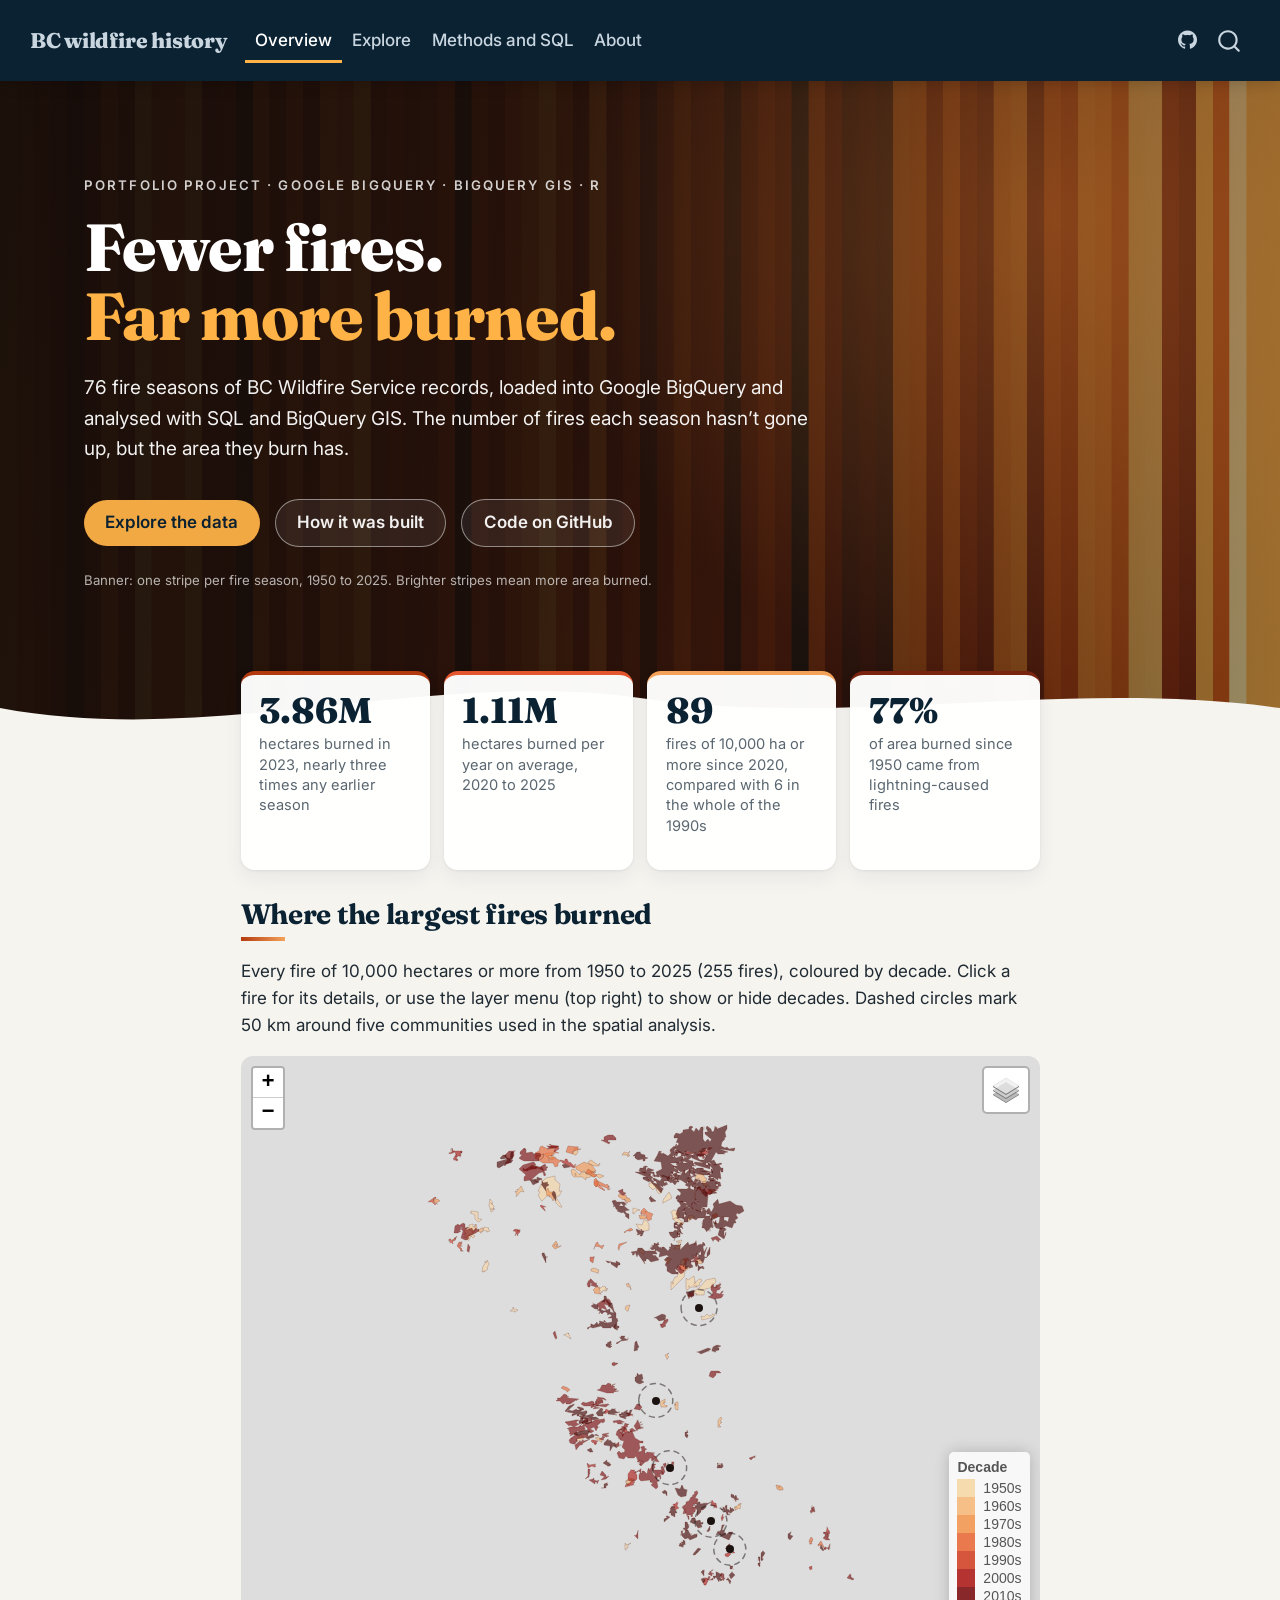
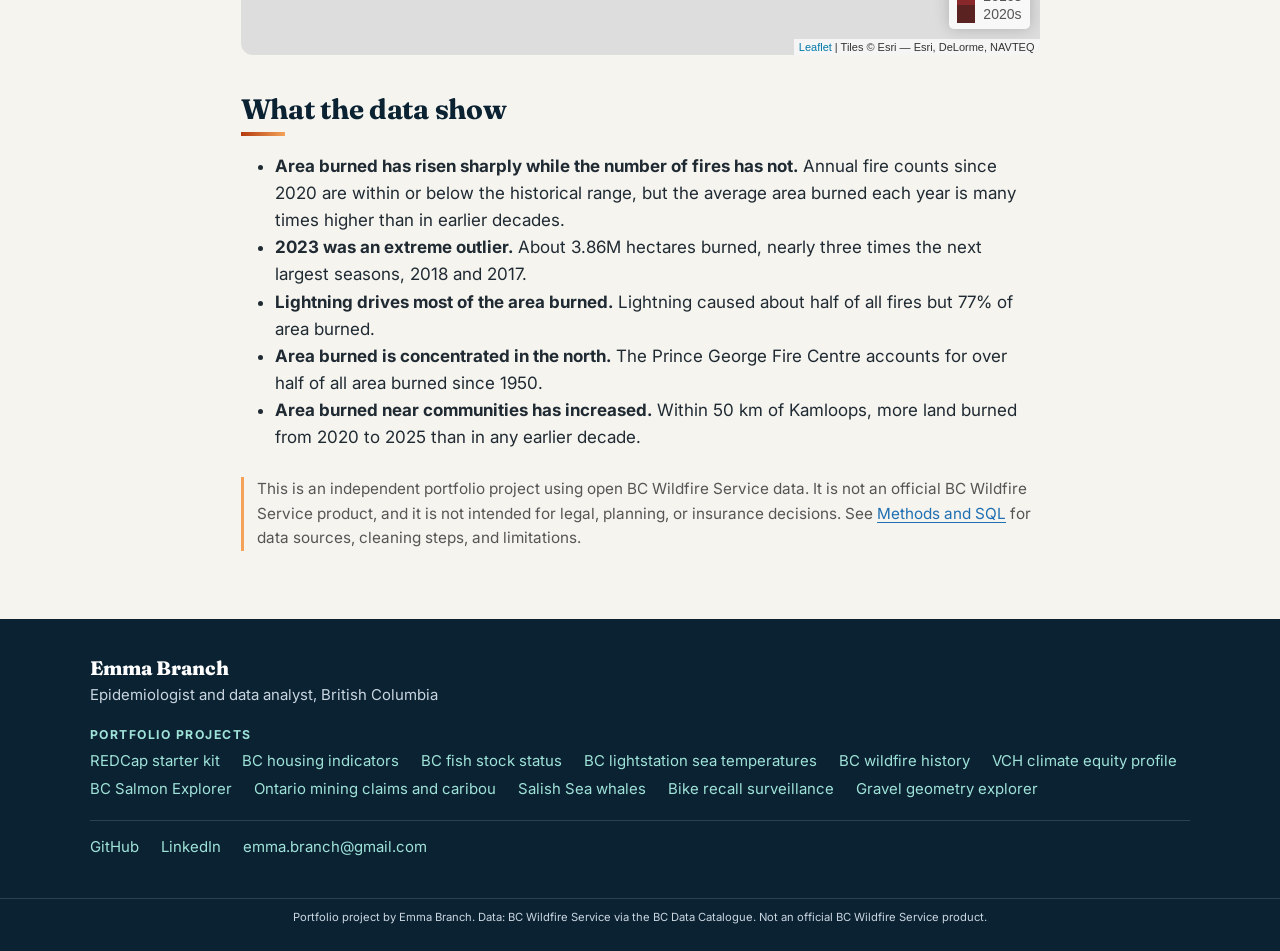
==== docs/index.html @ 20e18df9 "Footer: add Gravel geometry explorer" ====
<!DOCTYPE html>
<html xmlns="http://www.w3.org/1999/xhtml" lang="en" xml:lang="en"><head>

<meta charset="utf-8">
<meta name="generator" content="quarto-1.11.9">

<meta name="viewport" content="width=device-width, initial-scale=1.0, user-scalable=yes">


<title>BC wildfire history in BigQuery – BC wildfire history</title>
<style>
/* Default styles provided by pandoc.
** See https://pandoc.org/MANUAL.html#variables-for-html for config info.
*/
span.smallcaps{font-variant: small-caps;}
div.columns{display: flex; gap: 1.5em;}
div.column{flex: auto;}
@media screen {
div.columns{gap: min(4vw, 1.5em);}
div.column{overflow-x: auto;}
}
div.hanging-indent{margin-left: 1.5em; text-indent: -1.5em;}
ul.task-list{list-style: none;}
ul.task-list li input[type="checkbox"] {
  width: 0.8em;
  margin: 0 0.8em 0.2em -1em; /* quarto-specific, see https://github.com/quarto-dev/quarto-cli/issues/4556 */ 
  vertical-align: middle;
}
</style>


<script src="site_libs/quarto-nav/quarto-nav.js"></script>
<script src="site_libs/quarto-nav/headroom.min.js"></script>
<script src="site_libs/clipboard/clipboard.min.js"></script>
<script src="site_libs/quarto-search/autocomplete.umd.js"></script>
<script src="site_libs/quarto-search/fuse.min.js"></script>
<script src="site_libs/quarto-search/quarto-search.js"></script>
<meta name="quarto:offset" content="./">
<script src="site_libs/quarto-html/quarto.js" type="module"></script>
<script src="site_libs/quarto-html/tabsets/tabsets.js" type="module"></script>
<script src="site_libs/quarto-html/scrollable-regions/scrollable-regions.js" type="module"></script>
<script src="site_libs/quarto-html/popper.min.js"></script>
<script src="site_libs/quarto-html/tippy.umd.min.js"></script>
<script src="site_libs/quarto-html/anchor.min.js"></script>
<link href="site_libs/quarto-html/tippy.css" rel="stylesheet">
<link href="site_libs/quarto-html/quarto-syntax-highlighting-63b5708e65d6cd79cd7618c58d0c21e7.css" rel="stylesheet" class="quarto-color-scheme" id="quarto-text-highlighting-styles">
<link href="site_libs/quarto-html/quarto-syntax-highlighting-dark-447e42e69aaa9833c0ba1b986f430b20.css" rel="stylesheet" class="quarto-color-scheme quarto-color-alternate" id="quarto-text-highlighting-styles">
<link href="site_libs/quarto-html/quarto-syntax-highlighting-63b5708e65d6cd79cd7618c58d0c21e7.css" rel="stylesheet" class="quarto-color-scheme-extra" id="quarto-text-highlighting-styles">
<script src="site_libs/bootstrap/bootstrap.min.js"></script>
<link href="site_libs/bootstrap/bootstrap-icons.css" rel="stylesheet">
<link href="site_libs/bootstrap/bootstrap-37bfd8d159ad52c4876242834c7d823f.min.css" rel="stylesheet" append-hash="true" class="quarto-color-scheme" id="quarto-bootstrap" data-mode="light">
<link href="site_libs/bootstrap/bootstrap-dark-a8574c9bc79f9a036a2cf9f0793483e1.min.css" rel="stylesheet" append-hash="true" class="quarto-color-scheme quarto-color-alternate" id="quarto-bootstrap" data-mode="light">
<link href="site_libs/bootstrap/bootstrap-37bfd8d159ad52c4876242834c7d823f.min.css" rel="stylesheet" append-hash="true" class="quarto-color-scheme-extra" id="quarto-bootstrap" data-mode="light">
<script id="quarto-search-options" type="application/json">{
  "location": "navbar",
  "copy-button": false,
  "collapse-after": 3,
  "panel-placement": "end",
  "type": "overlay",
  "limit": 50,
  "keyboard-shortcut": [
    "f",
    "/",
    "s"
  ],
  "show-item-context": false,
  "language": {
    "search-no-results-text": "No results",
    "search-matching-documents-text": "matching documents",
    "search-copy-link-title": "Copy link to search",
    "search-hide-matches-text": "Hide additional matches",
    "search-more-match-text": "more match in this document",
    "search-more-matches-text": "more matches in this document",
    "search-clear-button-title": "Clear",
    "search-text-placeholder": "",
    "search-detached-cancel-button-title": "Cancel",
    "search-submit-button-title": "Submit",
    "search-label": "Search"
  }
}</script>
<script src="site_libs/htmlwidgets-1.6.4/htmlwidgets.js"></script>
<script src="site_libs/jquery-3.6.0/jquery-3.6.0.min.js"></script>
<link href="site_libs/leaflet-1.3.1/leaflet.css" rel="stylesheet">
<script src="site_libs/leaflet-1.3.1/leaflet.js"></script>
<link href="site_libs/leafletfix-1.0.0/leafletfix.css" rel="stylesheet">
<script src="site_libs/proj4-2.6.2/proj4.min.js"></script>
<script src="site_libs/Proj4Leaflet-1.0.1/proj4leaflet.js"></script>
<link href="site_libs/rstudio_leaflet-1.3.1/rstudio_leaflet.css" rel="stylesheet">
<script src="site_libs/leaflet-binding-2.2.3/leaflet.js"></script>
<script src="site_libs/leaflet-providers-3.0.0/leaflet-providers.js"></script>
<script src="site_libs/leaflet-providers-plugin-2.2.3/leaflet-providers-plugin.js"></script>


</head>

<body class="nav-fixed fullcontent quarto-light"><a id="quarto-skip-link" class="visually-hidden-focusable" href="#quarto-document-content">Skip to main content</a>

<div id="quarto-search-results"></div>
  <header id="quarto-header" class="headroom fixed-top">
    <nav class="navbar navbar-expand-lg " data-bs-theme="dark" aria-label="Site">
      <div class="navbar-container container-fluid">
      <div class="navbar-brand-container mx-auto">
    <a class="navbar-brand" href="./index.html">
    <span class="navbar-title">BC wildfire history</span>
    </a>
  </div>
          <button class="navbar-toggler" type="button" data-bs-toggle="collapse" data-bs-target="#navbarCollapse" aria-controls="navbarCollapse" aria-expanded="false" aria-label="Toggle navigation" onclick="if (window.quartoToggleHeadroom) { window.quartoToggleHeadroom(); }">
  <span class="navbar-toggler-icon"></span>
</button>
          <div class="collapse navbar-collapse" id="navbarCollapse">
            <ul class="navbar-nav navbar-nav-scroll me-auto">
  <li class="nav-item">
    <a class="nav-link active" href="./index.html" aria-current="page"> 
<span class="menu-text">Overview</span></a>
  </li>  
  <li class="nav-item">
    <a class="nav-link" href="./explore.html"> 
<span class="menu-text">Explore</span></a>
  </li>  
  <li class="nav-item">
    <a class="nav-link" href="./methods.html"> 
<span class="menu-text">Methods and SQL</span></a>
  </li>  
  <li class="nav-item">
    <a class="nav-link" href="./about.html"> 
<span class="menu-text">About</span></a>
  </li>  
</ul>
            <ul class="navbar-nav navbar-nav-scroll ms-auto">
  <li class="nav-item compact">
    <a class="nav-link" href="https://github.com/emmabranch/bc-wildfire-bigquery"> <i class="bi bi-github" role="img">
</i> 
<span class="menu-text"></span></a>
  </li>  
</ul>
          </div> <!-- /navcollapse -->
            <div class="quarto-navbar-tools">
</div>
            <div id="quarto-search" class="" title="Search"></div>
      </div> <!-- /container-fluid -->
    </nav>
</header>
<!-- content -->
<div id="quarto-content" class="quarto-container page-columns page-rows-contents page-layout-article page-navbar">
<!-- sidebar -->
<!-- margin-sidebar -->
    
<!-- main -->
<main class="content page-columns page-full" id="quarto-document-content" tabindex="-1"><header id="title-block-header" class="quarto-title-block"></header>




<div class="hero-full column-screen" style="background-image: url('figures/banner_stripes.png');">
<div class="hero-inner">
<p><span class="eyebrow">Portfolio project · Google BigQuery · BigQuery GIS · R</span></p>
<section id="fewer-fires.-far-more-burned." class="level1">
<h1>Fewer fires. <span class="accent">Far more burned.</span></h1>
<p>76 fire seasons of BC Wildfire Service records, loaded into Google BigQuery and analysed with SQL and BigQuery GIS. The number of fires each season hasn’t gone up, but the area they burn has.</p>
<p><a href="./explore.html" class="btn btn-accent">Explore the data</a> <a href="./methods.html" class="btn btn-ghost">How it was built</a> <a href="https://github.com/emmabranch/bc-wildfire-bigquery" class="btn btn-ghost">Code on GitHub</a></p>
<p><span class="hero-note">Banner: one stripe per fire season, 1950 to 2025. Brighter stripes mean more area burned.</span></p>
</section>
</div>
<svg class="hero-wave" viewbox="0 0 1440 80" preserveaspectratio="none" aria-hidden="true">
  <path d="M0,40 C240,80 480,0 720,30 C960,60 1200,10 1440,40 L1440,80 L0,80 Z" fill="#f6f4ef"></path>
</svg>
</div>
<div class="stat-row lift">
<div class="stat-box">
<p><span class="num">3.86M</span> <span class="lab">hectares burned in 2023, nearly three times any earlier season</span></p>
</div>
<div class="stat-box">
<p><span class="num">1.11M</span> <span class="lab">hectares burned per year on average, 2020 to 2025</span></p>
</div>
<div class="stat-box">
<p><span class="num">89</span> <span class="lab">fires of 10,000 ha or more since 2020, compared with 6 in the whole of the 1990s</span></p>
</div>
<div class="stat-box">
<p><span class="num">77%</span> <span class="lab">of area burned since 1950 came from lightning-caused fires</span></p>
</div>
</div>
<section id="where-the-largest-fires-burned" class="level2">
<h2 class="anchored" data-anchor-id="where-the-largest-fires-burned">Where the largest fires burned</h2>
<p>Every fire of 10,000 hectares or more from 1950 to 2025 (255 fires), coloured by decade. Click a fire for its details, or use the layer menu (top right) to show or hide decades. Dashed circles mark 50 km around five communities used in the spatial analysis.</p>
<div class="cell">
<div class="cell-output-display">
<div id="htmlwidget-38198367387ff1e0113f" style="width:100%;height:599px;" class="leaflet html-widget"></div>
<script type="application/json" data-for="htmlwidget-38198367387ff1e0113f">{"x":{"options":{"crs":{"crsClass":"L.CRS.EPSG3857","code":null,"proj4def":null,"projectedBounds":null,"options":{}}},"calls":[{"method":"addProviderTiles","args":["Esri.WorldGrayCanvas",null,null,{"errorTileUrl":"","noWrap":false,"detectRetina":false}]},{"method":"addPolygons","args":[[[[{"lng":[-120.9715,-120.9417,-120.7887,-120.7088,-120.6512,-120.6339,-120.6234,-120.6459,-120.6334,-120.5709,-120.4795,-120.3736,-120.2731,-120.1817,-120.143,-120.1229,-120.1418,-120.1392,-120.1471,-120.2378,-120.4072,-120.4445,-120.5266,-120.6025,-120.6441,-120.7089,-120.8494,-120.9288,-121.0074,-121.0632,-121.0721,-121.0669,-121.0477,-120.9688,-120.9581,-120.9715],"lat":[56.5568,56.55157,56.54892,56.55368,56.56535,56.58015,56.5987,56.66064,56.68846,56.69812,56.70116,56.72884,56.77592,56.81198,56.84476,56.8755,56.92788,56.95945,56.9632,56.96885,56.95381,56.9523,56.92756,56.88139,56.84164,56.80273,56.73156,56.7016,56.67947,56.66871,56.64442,56.61929,56.61324,56.60084,56.58253,56.5568]}]],[[{"lng":[-121.9991,-121.9991,-122.0183,-122.0614,-122.0805,-122.0847,-122.1138,-122.1032,-122.0748,-122.049,-122.0119,-121.9996,-121.9995,-121.9343,-121.8737,-121.8712,-121.8345,-121.7577,-121.6658,-121.6282,-121.5946,-121.586,-121.493,-121.5086,-121.5287,-121.5187,-121.4802,-121.4319,-121.3608,-121.3116,-121.2553,-121.2552,-121.2674,-121.3115,-121.3896,-121.444,-121.465,-121.4575,-121.4313,-121.4205,-121.429,-121.4482,-121.457,-121.4888,-121.5908,-121.6276,-121.6367,-121.6283,-121.6218,-121.6461,-121.6815,-121.6905,-121.7375,-121.7514,-121.7999,-121.8054,-121.8096,-121.8532,-121.8906,-121.9215,-121.9312,-121.9404,-121.96,-121.9643,-121.9614,-121.9715,-121.9991],"lat":[56.87566,56.89697,56.8817,56.86111,56.83121,56.75068,56.70406,56.69442,56.69214,56.70039,56.73356,56.73872,56.75788,56.78071,56.80853,56.8062,56.82013,56.84277,56.89143,56.91459,56.96203,56.99823,56.99801,57.01262,57.06431,57.09196,57.13554,57.16822,57.18777,57.18825,57.20572,57.21493,57.22638,57.24318,57.24863,57.24209,57.2492,57.26936,57.30426,57.35147,57.39372,57.40572,57.41978,57.42541,57.42329,57.41222,57.40211,57.36045,57.34321,57.23354,57.13677,57.09532,57.11211,57.1109,57.03133,57.01233,57.00427,57.00422,56.98134,56.94778,56.9232,56.92319,56.93588,56.93472,56.90611,56.89136,56.87566]},{"lng":[-122.0067,-122.021,-122.0223,-122.0049,-122.0067],"lat":[56.82857,56.82899,56.83748,56.85611,56.82857]}]],[[{"lng":[-121.0071,-121.0163,-121.0046,-121.017,-121.066,-121.0666,-121.0478,-121.1823,-121.2421,-121.3175,-121.3573,-121.3652,-121.3803,-121.408,-121.4195,-121.3812,-121.3598,-121.356,-121.3732,-121.3984,-121.4009,-121.3952,-121.3611,-121.3198,-121.288,-121.2537,-121.208,-121.185,-121.0778,-121.0602,-121.0635,-121.0466,-120.9525,-120.9454,-120.9444,-120.9644,-120.9666,-120.9811,-121.0046,-121.0071],"lat":[56.86917,56.87686,56.9315,56.94507,56.95715,56.97651,57.01382,56.97609,56.94799,56.93171,56.93051,56.93311,56.9695,56.97467,56.96252,56.88049,56.85883,56.77733,56.75737,56.73278,56.70445,56.6981,56.68773,56.6898,56.69735,56.71445,56.74629,56.75094,56.75135,56.74444,56.73201,56.72827,56.75195,56.76307,56.7859,56.82056,56.83646,56.85812,56.87263,56.86917]},{"lng":[-121.2899,-121.2826,-121.277,-121.2899],"lat":[56.76267,56.76701,56.765,56.76267]}]],[[{"lng":[-120.2921,-120.4297,-120.4654,-120.5046,-120.5182,-120.5311,-120.5492,-120.5804,-120.5846,-120.6438,-120.6552,-120.6533,-120.6457,-120.6654,-120.6761,-120.717,-120.7405,-120.7474,-120.7311,-120.7333,-120.7191,-120.6752,-120.6563,-120.6259,-120.5542,-120.507,-120.4956,-120.4626,-120.4173,-120.3777,-120.359,-120.3524,-120.3344,-120.3232,-120.2878,-120.2588,-120.222,-120.2039,-120.1428,-120.2345,-120.2458,-120.252,-120.2921],"lat":[56.06885,56.05689,56.06098,56.08082,56.09373,56.0824,56.07925,56.0572,56.04901,56.03122,56.03909,56.04791,56.05657,56.06208,56.07405,56.05662,56.05373,56.0371,55.99842,55.96154,55.95973,55.96772,55.97704,55.97085,56.00136,56.00094,56.00841,56.00748,55.99372,56.004,56.00996,56.00445,56.02586,56.02854,56.02807,56.04019,56.0435,56.05594,56.08085,56.09726,56.09365,56.08524,56.06885]}]],[[{"lng":[-131.0743,-131.0831,-131.0711,-131.073,-131.1283,-131.179,-131.1798,-131.1507,-131.1085,-131.0787,-131.0341,-131.0296,-131.0007,-131.004,-130.9381,-130.8822,-130.87,-130.7971,-130.7629,-130.7068,-130.6679,-130.6595,-130.6607,-130.662,-130.6908,-130.7027,-130.7299,-130.759,-130.7733,-130.7814,-130.8003,-130.8402,-130.8351,-130.842,-130.8327,-130.7882,-130.7883,-130.7827,-130.7701,-130.772,-130.7597,-130.7477,-130.757,-130.8719,-130.8992,-130.9271,-130.9826,-131.1142,-131.1512,-131.1908,-131.2111,-131.2118,-131.1941,-131.1767,-131.1518,-131.1513,-131.1003,-131.0932,-131.1155,-131.0943,-131.1077,-131.1423,-131.1968,-131.1901,-131.0743],"lat":[57.99861,57.98666,57.98856,57.98395,57.95963,57.95084,57.94595,57.94288,57.91807,57.93247,57.94842,57.95993,57.96952,57.98841,57.9831,57.99408,58.00026,58.0074,58.00636,57.99751,58.00082,58.01759,58.03252,58.0397,58.05431,58.07171,58.07457,58.04894,58.04447,58.03489,58.0318,58.03451,58.05095,58.05605,58.0665,58.09259,58.10495,58.11162,58.1155,58.12497,58.14178,58.1473,58.15561,58.15919,58.15629,58.1416,58.13867,58.13139,58.12099,58.10339,58.1058,58.1009,58.09071,58.05866,58.05313,58.04853,58.04209,58.03928,58.02557,58.02116,58.01586,58.01066,58.00845,57.99816,57.99861]}]],[[{"lng":[-130.7477,-130.7646,-130.7705,-130.7797,-130.7888,-130.7864,-130.8378,-130.8337,-130.8383,-130.7892,-130.7792,-130.7753,-130.7634,-130.7211,-130.6983,-130.6761,-130.6664,-130.6447,-130.6432,-130.6232,-130.6161,-130.5913,-130.6132,-130.6212,-130.6143,-130.6005,-130.5956,-130.6172,-130.666,-130.7169,-130.7113,-130.7395,-130.7556,-130.7477],"lat":[58.1473,58.13224,58.11176,58.11079,58.10207,58.09175,58.05869,58.04263,58.03625,58.03566,58.03808,58.04646,58.04976,58.08157,58.10942,58.11715,58.12243,58.12239,58.12528,58.12148,58.11725,58.11811,58.13367,58.15398,58.16757,58.18009,58.204,58.21756,58.22993,58.1917,58.18113,58.1627,58.15648,58.1473]}]],[[{"lng":[-124.0766,-124.0653,-124.0409,-124.0424,-124.0406,-124.0328,-124.0265,-124.0194,-124.0166,-124.0088,-123.9951,-123.9862,-124.0046,-124.0046,-123.9724,-123.9549,-123.956,-123.9342,-123.9162,-123.8896,-123.8491,-123.8435,-123.8506,-123.8489,-123.8786,-123.8914,-123.9082,-123.9055,-123.9269,-123.9307,-123.9766,-123.9822,-123.9941,-124.003,-124.0027,-124.0168,-124.036,-124.036,-124.0763,-124.083,-124.074,-124.0785,-124.0657,-124.0718,-124.0675,-124.0593,-124.0627,-124.0457,-124.051,-124.0608,-124.0572,-124.0703,-124.0834,-124.0859,-124.0766],"lat":[49.87748,49.8817,49.92286,49.92862,49.93194,49.91012,49.9151,49.90939,49.90363,49.90544,49.92872,49.93286,49.95555,49.98262,49.9994,50.00805,50.02085,50.02205,50.03103,50.03829,50.05366,50.06866,50.06749,50.07557,50.06282,50.07748,50.06246,50.05411,50.048,50.04079,50.0355,50.02886,50.03229,50.04091,50.01656,50.03124,50.04037,50.06117,50.06354,50.05541,50.0338,50.01904,50.01392,50.0032,49.99658,49.99865,49.99632,49.99033,49.98174,49.93819,49.91943,49.90448,49.89937,49.88863,49.87748]},{"lng":[-124.0593,-124.0526,-124.0485,-124.0593],"lat":[49.99865,50.00042,49.99744,49.99865]}]],[[{"lng":[-130.9783,-130.9315,-130.8966,-130.8805,-130.8738,-130.908,-130.907,-130.8988,-130.8676,-130.8521,-130.7999,-130.7776,-130.7502,-130.709,-130.6904,-130.6961,-130.7255,-130.7386,-130.8686,-130.9052,-130.9367,-130.9455,-130.9694,-130.9944,-131.0296,-131.0386,-131.0929,-131.1068,-131.0721,-130.985,-130.9851,-130.9783],"lat":[57.87479,57.88405,57.89979,57.90144,57.9145,57.94661,57.95527,57.96085,57.95262,57.93957,57.91894,57.92817,57.93256,57.9504,57.97197,57.98026,57.98563,57.99669,58.00419,58.00082,57.98888,57.9902,57.97548,57.97374,57.95993,57.94467,57.92753,57.91829,57.90632,57.89314,57.877,57.87479]}]],[[{"lng":[-121.7464,-121.7347,-121.622,-121.6276,-121.6496,-121.6885,-121.6787,-121.6487,-121.6491,-121.6274,-121.614,-121.6774,-121.8029,-121.8602,-121.8631,-121.8494,-121.7921,-121.733,-121.6815,-121.6771,-121.6892,-121.7674,-121.7696,-121.7181,-121.7226,-121.7591,-121.7817,-121.7989,-121.7978,-121.8119,-121.8524,-121.8704,-121.8686,-121.8539,-121.8591,-121.9111,-121.97,-121.9849,-121.9713,-121.898,-121.8394,-121.7764,-121.7629,-121.7464],"lat":[57.64589,57.67243,57.67568,57.6863,57.69883,57.77515,57.79017,57.80445,57.81768,57.85033,57.86225,57.86327,57.85102,57.83572,57.83224,57.82398,57.83266,57.84193,57.84166,57.83133,57.82291,57.79828,57.78819,57.73756,57.72631,57.7261,57.74582,57.74313,57.73249,57.73269,57.74943,57.74587,57.73696,57.7264,57.71227,57.69959,57.68572,57.67527,57.66441,57.67923,57.68159,57.67448,57.64694,57.64589]}]],[[{"lng":[-123.2251,-123.1621,-123.0525,-123.0398,-123.0455,-123.041,-123.0267,-123.0305,-123.0507,-123.0518,-123.0301,-123.0467,-123.0781,-123.1312,-123.1638,-123.1985,-123.2479,-123.2587,-123.2636,-123.2756,-123.2898,-123.2958,-123.312,-123.3525,-123.3764,-123.4152,-123.464,-123.5266,-123.5791,-123.602,-123.5984,-123.5831,-123.5853,-123.564,-123.565,-123.5487,-123.5551,-123.5485,-123.5466,-123.5429,-123.5212,-123.5194,-123.5027,-123.4642,-123.4385,-123.3791,-123.266,-123.2251],"lat":[58.07163,58.0897,58.1068,58.12036,58.13039,58.15456,58.17358,58.19513,58.20971,58.21919,58.24054,58.2606,58.27427,58.29016,58.33171,58.34135,58.33024,58.32071,58.30402,58.30053,58.28581,58.25819,58.24664,58.24389,58.22828,58.21835,58.21902,58.23948,58.24445,58.23919,58.22914,58.2246,58.21568,58.19162,58.17925,58.16724,58.15454,58.15,58.13678,58.13076,58.12539,58.12079,58.12086,58.13107,58.12685,58.09317,58.08297,58.07163]}]],[[{"lng":[-122.4409,-122.4229,-122.3627,-122.3504,-122.3136,-122.1956,-122.122,-122.0697,-122.0404,-122.0319,-122.0633,-122.1093,-122.1189,-122.1371,-122.1619,-122.1706,-122.1944,-122.2298,-122.2781,-122.3993,-122.4251,-122.4497,-122.4409],"lat":[58.72342,58.71146,58.72426,58.73212,58.74304,58.7646,58.78873,58.81415,58.842,58.87287,58.89453,58.91148,58.93099,58.9467,58.97186,58.97374,58.96473,58.91668,58.8766,58.81643,58.79494,58.75187,58.72342]}]],[[{"lng":[-121.9904,-121.9666,-121.9557,-121.9404,-121.932,-121.9125,-121.9037,-121.8797,-121.8734,-121.8501,-121.8456,-121.8171,-121.8097,-121.7951,-121.7833,-121.7501,-121.7551,-121.763,-121.7787,-121.7721,-121.7419,-121.7385,-121.7147,-121.6902,-121.6728,-121.6694,-121.6454,-121.6482,-121.6711,-121.6554,-121.6607,-121.6454,-121.6351,-121.6356,-121.6217,-121.6326,-121.6246,-121.6144,-121.5886,-121.5807,-121.5948,-121.5866,-121.5236,-121.5255,-121.5636,-121.7116,-121.7628,-121.7907,-121.8589,-121.8997,-121.9707,-121.9904],"lat":[58.35255,58.3302,58.31527,58.31217,58.30415,58.30366,58.29305,58.28883,58.28253,58.28465,58.29042,58.28134,58.28454,58.28172,58.29099,58.28538,58.27902,58.28158,58.27402,58.26657,58.25749,58.24454,58.23544,58.24102,58.23735,58.22297,58.21358,58.20896,58.20828,58.19683,58.18385,58.17586,58.17302,58.1687,58.16301,58.14424,58.146,58.13885,58.13695,58.16088,58.18184,58.20664,58.25328,58.26623,58.28909,58.32298,58.35299,58.37763,58.39431,58.38952,58.36387,58.35255]}]],[[{"lng":[-123.2787,-123.2574,-123.2495,-123.2598,-123.2527,-123.2594,-123.3107,-123.3469,-123.4243,-123.4925,-123.5134,-123.5145,-123.4866,-123.3676,-123.3404,-123.308,-123.2787],"lat":[57.54255,57.56646,57.58601,57.6135,57.63158,57.65165,57.65331,57.65071,57.65292,57.638,57.61554,57.59847,57.58498,57.54823,57.53992,57.53867,57.54255]}]],[[{"lng":[-127.7693,-127.7035,-127.681,-127.6674,-127.5847,-127.538,-127.5073,-127.4768,-127.4487,-127.3884,-127.3456,-127.3117,-127.2606,-127.2484,-127.2146,-127.2053,-127.2026,-127.1513,-127.0715,-127.0487,-127.0201,-126.9851,-126.9471,-126.8822,-126.8911,-126.9107,-126.924,-126.9463,-126.9633,-127.0045,-127.0206,-127.015,-127.0308,-127.0879,-127.0838,-127.0669,-127.0667,-127.1097,-127.0831,-127.0868,-127.1242,-127.1232,-127.0738,-127.0063,-126.9563,-126.9307,-126.8875,-126.986,-126.9737,-126.941,-126.937,-126.9772,-126.974,-127.0022,-127.0106,-127.0105,-127.122,-127.1594,-127.1791,-127.178,-127.1615,-127.161,-127.1409,-127.1528,-127.1807,-127.2068,-127.2169,-127.3103,-127.3558,-127.4179,-127.4511,-127.4753,-127.5014,-127.532,-127.5828,-127.5904,-127.6041,-127.6171,-127.6456,-127.6806,-127.6998,-127.7454,-127.7789,-127.7963,-127.803,-127.7793,-127.7594,-127.7583,-127.7696,-127.7465,-127.7812,-127.8144,-127.8521,-127.8669,-127.8828,-127.8672,-127.873,-127.8693,-127.8921,-127.9116,-127.9189,-127.9067,-127.921,-127.9187,-127.9008,-127.8809,-127.8621,-127.8581,-127.862,-127.9066,-127.9177,-127.8949,-127.8961,-127.8781,-127.8747,-127.8527,-127.8404,-127.8251,-127.8253,-127.8103,-127.7693],"lat":[58.77639,58.78455,58.79627,58.8106,58.83797,58.86314,58.8826,58.90695,58.92182,58.91734,58.93763,58.93381,58.90952,58.87384,58.84127,58.8194,58.79583,58.72957,58.69601,58.68129,58.64988,58.63197,58.63129,58.64146,58.64896,58.65016,58.67319,58.68015,58.70233,58.71509,58.73324,58.75191,58.76259,58.76504,58.77279,58.7808,58.78625,58.79701,58.81562,58.82569,58.83959,58.85654,58.87337,58.88526,58.91214,58.9319,59.00077,59.00063,59.01738,59.03872,59.04591,59.11912,59.15477,59.17282,59.17481,59.17167,59.22162,59.22891,59.23815,59.24997,59.26948,59.27985,59.30373,59.3266,59.33401,59.32388,59.32576,59.30727,59.30609,59.29376,59.2893,59.29272,59.28749,59.29515,59.29592,59.29237,59.29276,59.26006,59.23405,59.22525,59.22903,59.25895,59.29594,59.29917,59.28613,59.23922,59.21241,59.20436,59.18233,59.15643,59.10732,59.09767,59.07903,59.07913,59.06596,59.0535,59.04305,59.02266,59.02438,59.02642,59.01913,59.00921,58.9952,58.98948,58.98914,58.99544,58.98907,58.96376,58.94595,58.90065,58.89292,58.88337,58.87159,58.86982,58.85773,58.85452,58.84729,58.81448,58.79379,58.7857,58.77639]}]],[[{"lng":[-122.0483,-122.0426,-122.0138,-122.0034,-122.0147,-122.008,-121.98,-121.9795,-121.9039,-121.8412,-121.8077,-121.772,-121.7493,-121.7317,-121.681,-121.6742,-121.7543,-121.7739,-121.7511,-121.7551,-121.7671,-121.7841,-121.8256,-121.8488,-121.8617,-121.9095,-121.933,-121.9513,-121.969,-122.0008,-122.0053,-122.0464,-122.0589,-122.0483],"lat":[58.48042,58.45396,58.41262,58.40518,58.38469,58.36082,58.34482,58.34195,58.35265,58.36588,58.38388,58.4137,58.45555,58.46427,58.47112,58.4795,58.49918,58.51595,58.55106,58.55972,58.556,58.54163,58.5351,58.53833,58.53461,58.54136,58.55208,58.55213,58.55707,58.54908,58.53179,58.53218,58.52039,58.48042]}]],[[{"lng":[-130.2915,-130.2403,-130.1605,-130.1376,-130.1176,-130.126,-130.15,-130.1026,-130.0877,-130.0798,-130.106,-130.1487,-130.15,-130.1336,-130.1366,-130.1593,-130.1581,-130.1739,-130.1822,-130.1798,-130.1941,-130.2112,-130.2201,-130.2207,-130.2396,-130.2512,-130.2575,-130.2646,-130.2652,-130.2903,-130.3088,-130.3269,-130.3594,-130.36,-130.3817,-130.3695,-130.3912,-130.3736,-130.3836,-130.3731,-130.3507,-130.3495,-130.325,-130.3216,-130.304,-130.2915],"lat":[57.10093,57.11238,57.16224,57.18622,57.1958,57.20641,57.21896,57.28563,57.29289,57.31076,57.33251,57.34382,57.35302,57.35799,57.37149,57.37801,57.38808,57.38283,57.37531,57.35403,57.33613,57.33605,57.34464,57.35615,57.33247,57.37154,57.37727,57.35106,57.2985,57.28419,57.26483,57.25612,57.19699,57.18088,57.16985,57.16041,57.14708,57.14145,57.12611,57.12127,57.12598,57.11735,57.11775,57.12783,57.12504,57.10093]}]],[[{"lng":[-130.8478,-130.8189,-130.8039,-130.7886,-130.7534,-130.7258,-130.7077,-130.7012,-130.7073,-130.6954,-130.6866,-130.695,-130.7058,-130.703,-130.7054,-130.7007,-130.7001,-130.6806,-130.6785,-130.6723,-130.6557,-130.6464,-130.6347,-130.6249,-130.6091,-130.5324,-130.4876,-130.4028,-130.3972,-130.4069,-130.4383,-130.4359,-130.4512,-130.4714,-130.4754,-130.4861,-130.5081,-130.5246,-130.5393,-130.5614,-130.5529,-130.5267,-130.512,-130.5382,-130.5592,-130.5381,-130.5821,-130.5848,-130.5706,-130.5515,-130.5592,-130.5695,-130.5553,-130.5604,-130.5534,-130.559,-130.56,-130.5876,-130.5923,-130.6129,-130.7036,-130.6986,-130.7094,-130.7543,-130.7763,-130.7975,-130.8152,-130.8275,-130.8496,-130.8722,-130.8843,-130.8938,-130.8906,-130.8551,-130.8549,-130.8478],"lat":[58.50136,58.46131,58.46465,58.45303,58.45056,58.45029,58.43699,58.42384,58.41343,58.41241,58.3829,58.37361,58.37378,58.37151,58.3643,58.36464,58.35746,58.35596,58.34505,58.34311,58.33382,58.31553,58.31336,58.29939,58.29382,58.28606,58.32739,58.36428,58.36981,58.37315,58.36819,58.37655,58.37178,58.35718,58.34794,58.35213,58.34871,58.3514,58.33427,58.3415,58.36401,58.36719,58.38202,58.38718,58.38723,58.40385,58.43066,58.445,58.45177,58.45314,58.47978,58.48139,58.50109,58.50579,58.52435,58.52922,58.53382,58.52744,58.50863,58.50957,58.53037,58.53125,58.53813,58.52221,58.52361,58.51551,58.51979,58.5143,58.52893,58.53003,58.53605,58.52913,58.52453,58.51367,58.50015,58.50136]}]],[[{"lng":[-121.0064,-120.9389,-120.8854,-120.8657,-120.843,-120.8314,-120.8143,-120.736,-120.7229,-120.6862,-120.7064,-120.759,-120.8424,-120.8754,-120.8876,-120.9533,-120.9772,-120.9788,-121.0129,-121.0574,-121.0721,-121.067,-121.0579,-121.0064],"lat":[56.78185,56.77283,56.77697,56.78656,56.81874,56.85351,56.86628,56.88639,56.88206,56.90587,56.92205,56.94022,56.95398,56.93916,56.92842,56.89531,56.88521,56.89078,56.87389,56.86034,56.85078,56.82969,56.81467,56.78185]}]],[[{"lng":[-124.9878,-124.9321,-124.9106,-124.9022,-124.9143,-124.911,-124.9295,-124.9202,-124.8279,-124.8521,-124.8443,-124.8709,-124.8431,-124.9093,-124.9578,-124.9662,-124.9322,-124.9353,-124.9515,-124.9764,-124.9271,-124.9318,-125.0268,-125.0374,-125.0518,-125.0785,-125.0847,-125.0935,-125.0918,-125.1434,-125.1463,-125.173,-125.1767,-125.2101,-125.2148,-125.2048,-125.265,-125.2962,-125.3013,-125.297,-125.3166,-125.3209,-125.3128,-125.2751,-125.2735,-125.2955,-125.2877,-125.2608,-125.1873,-125.1771,-125.1638,-125.1523,-125.1523,-125.1485,-125.1583,-125.1441,-125.1637,-125.1649,-125.1579,-125.1269,-125.1051,-125.0989,-125.033,-125.0079,-124.9941,-124.9883,-124.9878],"lat":[56.65791,56.66453,56.66347,56.67391,56.67453,56.68398,56.69256,56.70184,56.7066,56.71198,56.71721,56.71825,56.72531,56.7276,56.71842,56.72849,56.74194,56.74597,56.74185,56.75184,56.75814,56.76245,56.75673,56.76099,56.77657,56.7667,56.75442,56.75491,56.74678,56.73754,56.74567,56.75035,56.75731,56.7564,56.76217,56.77682,56.77274,56.77914,56.77647,56.77331,56.77166,56.76783,56.75801,56.75198,56.74268,56.73868,56.72303,56.7233,56.70538,56.70636,56.69251,56.67661,56.65274,56.65074,56.64453,56.63739,56.6241,56.61477,56.60349,56.6067,56.62787,56.6454,56.67137,56.66638,56.67641,56.66918,56.65791]}]],[[{"lng":[-129.9567,-129.9314,-129.9041,-129.9005,-129.9107,-129.9388,-129.9664,-130.0196,-130.038,-130.0494,-130.0596,-130.0829,-130.0821,-130.0525,-130.0216,-130.0414,-130.0253,-130.035,-130.0579,-130.031,-130.0225,-130.0266,-130.0204,-130.0357,-130.0328,-130.0414,-130.0285,-130.0277,-130.0158,-130.0099,-130.0114,-129.97,-129.966,-129.9388,-129.9269,-129.9088,-129.8802,-129.8825,-129.914,-129.9207,-129.9103,-129.8264,-129.8241,-129.8371,-129.8901,-129.8994,-129.8952,-129.9001,-129.914,-129.9067,-129.8407,-129.8426,-129.9428,-129.9659,-130.0003,-129.9747,-129.9567],"lat":[58.70991,58.72285,58.72859,58.73752,58.75108,58.76753,58.77649,58.80362,58.80042,58.79636,58.79893,58.78249,58.76408,58.74199,58.7275,58.71776,58.71794,58.70117,58.68789,58.66867,58.64005,58.63302,58.62208,58.59384,58.58351,58.57055,58.55647,58.54805,58.54211,58.53904,58.53128,58.52433,58.52634,58.522,58.52371,58.53436,58.545,58.55739,58.55713,58.56895,58.57557,58.58876,58.59855,58.59914,58.59371,58.59718,58.61389,58.62542,58.63408,58.6479,58.65476,58.66427,58.67848,58.70847,58.71713,58.71482,58.70991]},{"lng":[-129.9697,-129.9928,-129.9917,-129.9747,-129.9573,-129.9564,-129.9697],"lat":[58.58485,58.59769,58.6045,58.60156,58.6053,58.58801,58.58485]}]],[[{"lng":[-130.9436,-130.916,-130.8967,-130.8703,-130.8511,-130.8247,-130.7994,-130.7239,-130.7086,-130.7054,-130.6934,-130.6616,-130.6361,-130.6643,-130.6438,-130.6345,-130.6419,-130.6592,-130.6792,-130.711,-130.7032,-130.724,-130.7142,-130.7432,-130.7539,-130.7622,-130.793,-130.7955,-130.7827,-130.7865,-130.798,-130.8134,-130.8529,-130.8891,-130.9443,-130.9677,-130.9727,-130.953,-130.9597,-130.9702,-130.9436],"lat":[58.13987,58.10954,58.10487,58.10919,58.09705,58.09275,58.08238,58.08929,58.10499,58.1125,58.11522,58.15841,58.1771,58.19316,58.19828,58.21678,58.22388,58.22714,58.24329,58.24868,58.22721,58.19737,58.17966,58.16323,58.16513,58.17768,58.18998,58.20374,58.2289,58.23202,58.22643,58.20728,58.20597,58.21648,58.21097,58.213,58.20892,58.19736,58.17084,58.15893,58.13987]}]],[[{"lng":[-126.2104,-126.1584,-126.1436,-126.1083,-126.0991,-126.0798,-126.0211,-125.9632,-125.9694,-125.9766,-125.9735,-125.936,-125.949,-125.9832,-125.996,-126.0198,-126.0154,-125.9964,-125.9915,-125.944,-125.9459,-125.9291,-125.9377,-125.9703,-125.9855,-126.0102,-126.0503,-126.0509,-126.0659,-126.1053,-126.1172,-126.1159,-126.1307,-126.1395,-126.1753,-126.2025,-126.2139,-126.2263,-126.216,-126.2259,-126.2262,-126.237,-126.2332,-126.2386,-126.2437,-126.2459,-126.2372,-126.2327,-126.2187,-126.2104],"lat":[52.84728,52.85756,52.87115,52.87445,52.87967,52.88262,52.88111,52.88536,52.89196,52.89223,52.89483,52.89727,52.90586,52.90862,52.90339,52.91424,52.92059,52.92758,52.93595,52.9465,52.95369,52.9598,52.97589,52.98701,52.98753,52.97678,52.96712,52.95963,52.9518,52.95309,52.947,52.95046,52.94753,52.95325,52.92604,52.92508,52.91035,52.90195,52.8994,52.89158,52.8838,52.8757,52.8737,52.86244,52.86502,52.85493,52.85582,52.84864,52.85215,52.84728]}]],[[{"lng":[-121.2704,-121.1935,-121.1576,-121.1204,-121.0945,-121.0459,-121.0952,-121.085,-121.054,-121.0647,-121.0973,-121.131,-121.2333,-121.3191,-121.3574,-121.3842,-121.3882,-121.3777,-121.3429,-121.3334,-121.3231,-121.2704],"lat":[58.31055,58.33652,58.34216,58.35672,58.38016,58.39074,58.40808,58.41734,58.4313,58.43874,58.4383,58.41771,58.41438,58.4186,58.40547,58.38549,58.3751,58.36018,58.35429,58.34972,58.31493,58.31055]}]],[[{"lng":[-123.762,-123.7564,-123.7228,-123.7081,-123.7024,-123.6877,-123.6806,-123.6606,-123.6317,-123.6139,-123.5773,-123.5504,-123.5258,-123.4635,-123.4583,-123.4769,-123.4776,-123.49,-123.4949,-123.4919,-123.4959,-123.5429,-123.5905,-123.6287,-123.6479,-123.717,-123.7289,-123.7446,-123.7288,-123.7522,-123.7621,-123.75,-123.762],"lat":[58.4987,58.48808,58.46867,58.46585,58.45984,58.46967,58.48378,58.49712,58.50006,58.52928,58.53398,58.53592,58.54888,58.55727,58.56443,58.58952,58.61061,58.61569,58.60709,58.58654,58.58256,58.58175,58.59655,58.59447,58.61322,58.613,58.60941,58.57698,58.56492,58.54126,58.51887,58.50004,58.4987]}]],[[{"lng":[-128.9367,-128.9,-128.9003,-128.9144,-128.8876,-128.8849,-128.857,-128.8568,-128.8018,-128.806,-128.82,-128.8426,-128.8779,-128.8869,-128.908,-128.9246,-128.9499,-128.9553,-128.9961,-129.0172,-129.0438,-129.0449,-129.0847,-129.0449,-129.0484,-129.053,-129.059,-129.067,-129.0726,-129.0928,-129.1093,-129.1146,-129.1608,-129.1677,-129.1228,-129.0993,-129.1008,-129.0601,-129.0499,-129.0044,-129.0033,-128.9684,-128.9367],"lat":[56.14479,56.14764,56.15397,56.16307,56.17275,56.17823,56.17814,56.17067,56.18343,56.20065,56.20687,56.20441,56.21738,56.21473,56.21659,56.22366,56.22434,56.23092,56.22191,56.22424,56.26727,56.27935,56.23989,56.21021,56.19117,56.19143,56.20752,56.20718,56.18841,56.18279,56.18267,56.1861,56.18145,56.1693,56.16645,56.15163,56.14759,56.13606,56.13441,56.14635,56.14897,56.1598,56.14479]}]],[[{"lng":[-126.7438,-126.7387,-126.7287,-126.7186,-126.7067,-126.6983,-126.6926,-126.7002,-126.6942,-126.6671,-126.6038,-126.5977,-126.6065,-126.5899,-126.5893,-126.5489,-126.5371,-126.5086,-126.5218,-126.5149,-126.4961,-126.4863,-126.4503,-126.4407,-126.4369,-126.5204,-126.5189,-126.5327,-126.5407,-126.5792,-126.6,-126.641,-126.6203,-126.5738,-126.5613,-126.5909,-126.5716,-126.5891,-126.6497,-126.6537,-126.6447,-126.6624,-126.6833,-126.7098,-126.7286,-126.7307,-126.7369,-126.7882,-126.8033,-126.7988,-126.784,-126.7438],"lat":[55.57849,55.55614,55.54728,55.56754,55.56243,55.54836,55.54926,55.56363,55.57492,55.5578,55.54642,55.54214,55.52074,55.51364,55.49663,55.49547,55.49844,55.49374,55.48672,55.48014,55.48085,55.48553,55.47165,55.47143,55.47982,55.51875,55.54068,55.57029,55.58956,55.58438,55.57991,55.58597,55.6164,55.61096,55.61047,55.62382,55.6303,55.63594,55.63811,55.62366,55.60757,55.59851,55.60297,55.60106,55.61102,55.6185,55.61125,55.61118,55.60501,55.58831,55.57746,55.57849]}]],[[{"lng":[-130.1442,-130.1268,-130.1003,-130.0589,-130.0457,-130.0485,-130.0403,-130.0923,-130.1132,-130.1219,-130.1142,-130.0939,-130.0788,-130.0946,-130.1096,-130.1433,-130.1517,-130.1633,-130.2,-130.2284,-130.2769,-130.2904,-130.3022,-130.3165,-130.3078,-130.3339,-130.3518,-130.3445,-130.3072,-130.2969,-130.2716,-130.2472,-130.2366,-130.2283,-130.1909,-130.1782,-130.1567,-130.1442],"lat":[58.06081,58.06819,58.06821,58.08678,58.08895,58.0938,58.09935,58.10624,58.11549,58.13263,58.13991,58.14732,58.16101,58.16341,58.15088,58.13987,58.14178,58.13647,58.13634,58.16132,58.17025,58.17815,58.17945,58.17354,58.14719,58.11126,58.10214,58.09044,58.08454,58.0769,58.07488,58.06654,58.06896,58.08285,58.07465,58.08342,58.0759,58.06081]}]],[[{"lng":[-122.9621,-122.9333,-122.9002,-122.886,-122.8784,-122.8603,-122.853,-122.8495,-122.8124,-122.8134,-122.8201,-122.7935,-122.7861,-122.7795,-122.7649,-122.7496,-122.7054,-122.7025,-122.7185,-122.7418,-122.7454,-122.7159,-122.7108,-122.6691,-122.6361,-122.7017,-122.707,-122.7028,-122.6697,-122.5916,-122.5476,-122.5289,-122.5151,-122.5161,-122.4948,-122.4967,-122.5566,-122.5492,-122.4794,-122.4865,-122.5011,-122.4956,-122.4644,-122.4648,-122.5216,-122.5639,-122.5609,-122.5847,-122.6002,-122.634,-122.6541,-122.6499,-122.6547,-122.7135,-122.7506,-122.8476,-122.868,-122.8672,-122.9008,-122.897,-123.0423,-123.0417,-123.018,-123.0037,-123.0083,-123.0468,-123.0405,-123.0532,-123.0431,-122.9621],"lat":[59.06539,59.03836,59.01477,59.00833,59.02011,59.01278,59.0159,59.02396,59.01621,59.03815,59.06358,59.04465,59.03162,59.03128,59.05917,59.06744,59.04695,59.01923,59.01559,59.02959,59.01894,58.99943,58.98992,58.99804,58.9954,58.97913,58.97383,58.96178,58.94001,58.92566,58.92968,58.94034,58.94291,58.95839,58.97155,58.98238,59.00211,59.00619,58.9938,59.00135,59.00953,59.01901,59.01102,59.01967,59.03765,59.04584,59.05811,59.06028,59.08231,59.08485,59.09422,59.104,59.11008,59.10528,59.12255,59.14426,59.15161,59.15997,59.16538,59.18411,59.18675,59.17846,59.17591,59.17346,59.16608,59.16252,59.13246,59.11204,59.09993,59.06539]}]]],null,"1950s",{"interactive":true,"className":"","stroke":true,"color":"#5a1a0a","weight":0.4,"opacity":0.5,"fill":true,"fillColor":"#F6D7A7","fillOpacity":0.65,"smoothFactor":1,"noClip":false},["<strong>G00019<\/strong><br>1950 · Prince George Fire Centre<br>120,109 ha · cause: person","<strong>G00113<\/strong><br>1950 · Prince George Fire Centre<br>117,899 ha · cause: person","<strong>G00133<\/strong><br>1950 · Prince George Fire Centre<br>63,729 ha · cause: person","<strong>G00151<\/strong><br>1950 · Prince George Fire Centre<br>24,496 ha · cause: person","<strong>R00037<\/strong><br>1951 · Northwest Fire Centre<br>44,272 ha · cause: person","<strong>R00038<\/strong><br>1951 · Northwest Fire Centre<br>12,447 ha · cause: person","<strong>V00554<\/strong><br>1951 · Coastal Fire Centre<br>10,719 ha · cause: lightning","<strong>R00040<\/strong><br>1952 · Northwest Fire Centre<br>17,830 ha · cause: person","<strong>G00043<\/strong><br>1953 · Prince George Fire Centre<br>18,464 ha · cause: person","<strong>G00126<\/strong><br>1956 · Prince George Fire Centre<br>57,877 ha · cause: person","<strong>G00125<\/strong><br>1956 · Prince George Fire Centre<br>33,250 ha · cause: person","<strong>G00165<\/strong><br>1956 · Prince George Fire Centre<br>26,967 ha · cause: person","<strong>G00027<\/strong><br>1957 · Prince George Fire Centre<br>15,401 ha · cause: person","<strong>G00117<\/strong><br>1958 · Prince George Fire Centre<br>244,026 ha · cause: person","<strong>C00085<\/strong><br>1958 · Cariboo Fire Centre<br>32,967 ha · cause: person","<strong>R00207<\/strong><br>1958 · Northwest Fire Centre<br>31,014 ha · cause: lightning","<strong>R00208<\/strong><br>1958 · Northwest Fire Centre<br>29,134 ha · cause: lightning","<strong>G00429<\/strong><br>1958 · Prince George Fire Centre<br>24,111 ha · cause: person","<strong>G00161<\/strong><br>1958 · Prince George Fire Centre<br>22,387 ha · cause: lightning","<strong>R00047<\/strong><br>1958 · Northwest Fire Centre<br>21,843 ha · cause: person","<strong>R00120<\/strong><br>1958 · Northwest Fire Centre<br>20,697 ha · cause: lightning","<strong>C00320<\/strong><br>1958 · Cariboo Fire Centre<br>16,124 ha · cause: lightning","<strong>G00481<\/strong><br>1958 · Prince George Fire Centre<br>15,776 ha · cause: lightning","<strong>G00268<\/strong><br>1958 · Prince George Fire Centre<br>15,145 ha · cause: person","<strong>R00164<\/strong><br>1958 · Northwest Fire Centre<br>13,902 ha · cause: lightning","<strong>R00151<\/strong><br>1958 · Northwest Fire Centre<br>12,620 ha · cause: lightning","<strong>R00045<\/strong><br>1958 · Northwest Fire Centre<br>12,597 ha · cause: lightning","<strong>G00142<\/strong><br>1959 · Prince George Fire Centre<br>40,967 ha · cause: lightning"],null,null,{"interactive":false,"permanent":false,"direction":"auto","opacity":1,"offset":[0,0],"textsize":"10px","textOnly":false,"className":"","sticky":true},{"color":"#1c1310","weight":2,"bringToFront":true}]},{"method":"addPolygons","args":[[[[{"lng":[-126.0073,-125.9845,-125.9333,-125.8566,-125.8353,-125.8231,-125.8296,-125.8164,-125.7957,-125.7542,-125.7056,-125.6832,-125.6074,-125.5587,-125.5712,-125.5727,-125.6223,-125.6911,-125.739,-125.7698,-125.8046,-125.8269,-125.8355,-125.8646,-125.9064,-125.951,-126.0079,-126.0312,-126.08,-126.0675,-126.0827,-126.1,-126.1095,-126.1021,-126.1053,-126.1706,-126.1947,-126.208,-126.2714,-126.3087,-126.3129,-126.3089,-126.3207,-126.3509,-126.4554,-126.4854,-126.4879,-126.4666,-126.4343,-126.4279,-126.4241,-126.4078,-126.3819,-126.3276,-126.3035,-126.2449,-126.2237,-126.2037,-126.1786,-126.1536,-126.0991,-126.0073],"lat":[59.30065,59.30283,59.29448,59.26594,59.25007,59.25903,59.30029,59.3205,59.32859,59.30581,59.29919,59.30411,59.30299,59.3157,59.32551,59.33907,59.36041,59.37885,59.37479,59.35717,59.36091,59.37187,59.41025,59.41514,59.39925,59.39577,59.39643,59.38935,59.39535,59.38379,59.36804,59.36525,59.36789,59.38166,59.38714,59.38919,59.4152,59.42102,59.42134,59.43907,59.45692,59.45892,59.47796,59.483,59.47289,59.46498,59.45551,59.44217,59.43395,59.41206,59.35625,59.33028,59.3198,59.31779,59.30962,59.30473,59.31123,59.32465,59.33056,59.32785,59.31176,59.30065]},{"lng":[-126.2965,-126.2902,-126.2844,-126.2868,-126.2641,-126.241,-126.2582,-126.2965],"lat":[59.34928,59.3642,59.38229,59.39553,59.40548,59.39386,59.36289,59.34928]}]],[[{"lng":[-120.6721,-120.6145,-120.5557,-120.5459,-120.5475,-120.5398,-120.5397,-120.5128,-120.525,-120.541,-120.5709,-120.5797,-120.6041,-120.6255,-120.6546,-120.6732,-120.6878,-120.723,-120.7472,-120.7992,-120.8342,-120.9168,-120.953,-120.9562,-120.9512,-120.9779,-121.0002,-121.0135,-121.0085,-120.9968,-120.9834,-120.9114,-120.8889,-120.8701,-120.8451,-120.8146,-120.8122,-120.8197,-120.828,-120.8557,-120.8529,-120.8328,-120.784,-120.7119,-120.6924,-120.6721],"lat":[59.19795,59.22023,59.22135,59.22429,59.23965,59.26142,59.28403,59.29864,59.31453,59.32199,59.3094,59.30125,59.2939,59.30511,59.34005,59.35128,59.36831,59.37657,59.38834,59.38319,59.3955,59.37688,59.3747,59.35555,59.33963,59.30937,59.29971,59.27994,59.26402,59.25103,59.24732,59.27198,59.27787,59.29737,59.29951,59.28544,59.26574,59.25528,59.24538,59.2299,59.21513,59.21261,59.21833,59.21024,59.19844,59.19795]}]],[[{"lng":[-124.0553,-124.0622,-124.0779,-124.0642,-124.0275,-123.9931,-123.9775,-123.962,-123.9309,-123.8985,-123.8598,-123.8514,-123.8503,-123.7951,-123.7645,-123.7475,-123.7258,-123.7191,-123.724,-123.7465,-123.772,-123.8492,-123.9001,-123.9175,-123.9411,-123.9597,-123.9971,-124.0358,-124.0473,-124.0553],"lat":[51.76928,51.73862,51.7174,51.69299,51.68408,51.6905,51.70358,51.69585,51.69052,51.69532,51.71011,51.71782,51.72882,51.75179,51.78516,51.78932,51.78521,51.79432,51.83177,51.85233,51.85982,51.86811,51.86605,51.86304,51.86971,51.86378,51.83648,51.80785,51.77743,51.76928]},{"lng":[-123.9495,-123.9542,-123.9613,-123.9495],"lat":[51.70915,51.70268,51.70772,51.70915]},{"lng":[-124.0409,-124.0354,-124.0272,-124.0223,-124.0254,-124.0291,-124.0291,-124.0335,-124.0409],"lat":[51.71488,51.72479,51.72479,51.71855,51.70358,51.70296,51.70545,51.70545,51.71488]},{"lng":[-123.9715,-123.9638,-123.9573,-123.963,-123.9715],"lat":[51.71383,51.71922,51.7185,51.71288,51.71383]},{"lng":[-123.9788,-123.9473,-123.9346,-123.926,-123.9251,-123.8852,-123.8082,-123.7801,-123.7794,-123.8355,-123.8722,-123.9435,-123.9751,-123.9937,-123.9968,-123.9939,-123.9788],"lat":[51.80699,51.81206,51.81872,51.81834,51.82472,51.83751,51.83036,51.83073,51.82671,51.81296,51.79592,51.77401,51.77067,51.77658,51.7821,51.79449,51.80699]}]],[[{"lng":[-122.5188,-122.4997,-122.4755,-122.4646,-122.4345,-122.4198,-122.4014,-122.3658,-122.3634,-122.3368,-122.3166,-122.3095,-122.2752,-122.2646,-122.2595,-122.2564,-122.2493,-122.2531,-122.249,-122.2537,-122.2665,-122.2777,-122.2863,-122.2887,-122.2994,-122.3057,-122.3144,-122.327,-122.3524,-122.3283,-122.3513,-122.3632,-122.3441,-122.3378,-122.3537,-122.3525,-122.358,-122.3768,-122.3827,-122.4041,-122.4044,-122.4151,-122.4096,-122.4241,-122.4369,-122.4378,-122.4298,-122.3972,-122.3783,-122.3816,-122.3901,-122.3803,-122.3718,-122.3683,-122.351,-122.3342,-122.3716,-122.3851,-122.3975,-122.4034,-122.4103,-122.4066,-122.4006,-122.3972,-122.3736,-122.3578,-122.3659,-122.3647,-122.3422,-122.3429,-122.3294,-122.2913,-122.2996,-122.2962,-122.3057,-122.3059,-122.3125,-122.3253,-122.3353,-122.3483,-122.3819,-122.3789,-122.3904,-122.4115,-122.4565,-122.4688,-122.4825,-122.5037,-122.5352,-122.537,-122.5467,-122.5365,-122.5465,-122.5397,-122.545,-122.5448,-122.5199,-122.5001,-122.4823,-122.4945,-122.4984,-122.5188],"lat":[53.76146,53.75462,53.74954,53.74411,53.74945,53.75039,53.75828,53.75383,53.75067,53.7534,53.74512,53.7466,53.75226,53.76155,53.76013,53.76765,53.76884,53.77171,53.77461,53.79249,53.79647,53.7915,53.79348,53.78712,53.78938,53.79541,53.79652,53.7852,53.78825,53.79934,53.79721,53.80408,53.80879,53.81777,53.81913,53.83069,53.83326,53.8297,53.82505,53.82409,53.82697,53.82663,53.83243,53.82918,53.83894,53.84211,53.84936,53.84952,53.8476,53.85479,53.85418,53.85971,53.86148,53.87247,53.86476,53.86917,53.88054,53.87614,53.87724,53.86855,53.87313,53.88671,53.88992,53.89398,53.90247,53.90832,53.91001,53.91377,53.91128,53.90348,53.89864,53.89854,53.90687,53.91324,53.92214,53.93513,53.94549,53.94427,53.93239,53.93983,53.93158,53.92698,53.92432,53.92999,53.92718,53.92192,53.92965,53.92377,53.90052,53.88492,53.8765,53.85952,53.84013,53.83266,53.82513,53.80723,53.79494,53.79937,53.78704,53.78553,53.77137,53.76146]},{"lng":[-122.4034,-122.4095,-122.4082,-122.4034],"lat":[53.86855,53.86245,53.86823,53.86855]}]],[[{"lng":[-125.2711,-125.2673,-125.2864,-125.308,-125.2491,-125.2381,-125.2523,-125.2598,-125.2706,-125.3018,-125.3267,-125.358,-125.3534,-125.4192,-125.4456,-125.4649,-125.4956,-125.5448,-125.5769,-125.6147,-125.6127,-125.5985,-125.5826,-125.5697,-125.5085,-125.4981,-125.4999,-125.5111,-125.512,-125.5076,-125.398,-125.3333,-125.2823,-125.2711],"lat":[57.0775,57.08784,57.09489,57.11728,57.11967,57.1432,57.15021,57.1615,57.16503,57.15662,57.17178,57.18266,57.19184,57.1952,57.21872,57.21627,57.20296,57.19843,57.17822,57.15892,57.14278,57.13317,57.13421,57.14016,57.1305,57.12466,57.11921,57.11439,57.10576,57.10342,57.10579,57.0817,57.0796,57.0775]}]],[[{"lng":[-121.8912,-121.9047,-121.907,-121.9169,-121.91,-121.9284,-121.9219,-121.8984,-121.8986,-121.9194,-121.9251,-121.9017,-121.8932,-121.8644,-121.837,-121.8334,-121.8038,-121.8048,-121.7885,-121.7767,-121.7768,-121.7701,-121.7743,-121.7684,-121.7809,-121.7818,-121.789,-121.8122,-121.8184,-121.813,-121.8028,-121.8108,-121.8126,-121.831,-121.8368,-121.8358,-121.7943,-121.7947,-121.7745,-121.7811,-121.797,-121.8031,-121.8173,-121.8194,-121.8415,-121.8883,-121.9009,-121.9194,-121.9122,-121.9141,-121.8956,-121.8912],"lat":[53.8131,53.81412,53.80975,53.80705,53.79726,53.77853,53.75281,53.74261,53.73884,53.73545,53.71656,53.71215,53.70325,53.69485,53.70179,53.70733,53.69835,53.6911,53.69097,53.68356,53.69688,53.70275,53.703,53.71233,53.73451,53.7461,53.75298,53.7597,53.77847,53.78954,53.79225,53.79449,53.802,53.79544,53.79307,53.80612,53.80943,53.81493,53.83658,53.87418,53.87547,53.88092,53.87962,53.87322,53.87561,53.86094,53.85212,53.84846,53.83636,53.82968,53.82899,53.8131]},{"lng":[-121.8897,-121.8912,-121.88,-121.8897],"lat":[53.80877,53.8131,53.81321,53.80877]}],[{"lng":[-121.9047,-121.908,-121.9125,-121.9047],"lat":[53.81412,53.82481,53.82158,53.81412]}]],[[{"lng":[-126.2555,-126.1944,-126.1672,-126.176,-126.2007,-126.2098,-126.2177,-126.2792,-126.3009,-126.3149,-126.3268,-126.3371,-126.336,-126.3077,-126.3079,-126.3279,-126.3718,-126.4077,-126.37,-126.2998,-126.2555],"lat":[59.7897,59.81244,59.86118,59.8945,59.91566,59.95731,59.9613,59.94057,59.9465,59.95535,59.95557,59.94488,59.93827,59.89614,59.87111,59.86871,59.87942,59.86055,59.83284,59.80184,59.7897]}]],[[{"lng":[-119.9818,-119.9755,-119.9579,-119.935,-119.9033,-119.8894,-119.8907,-119.9397,-119.9503,-119.9755,-119.9755,-119.9838,-119.9811,-119.9706,-119.9728,-119.9503,-119.9511,-119.9384,-119.9386,-119.9207,-119.9244,-119.8999,-119.893,-119.8808,-119.8698,-119.8565,-119.8665,-119.882,-119.8953,-119.9006,-119.9239,-119.9302,-119.932,-119.9175,-119.9208,-119.907,-119.9092,-119.8998,-119.8946,-119.8804,-119.8722,-119.832,-119.8263,-119.824,-119.8478,-119.8967,-119.9204,-119.911,-119.9363,-119.9422,-119.9398,-119.9561,-119.954,-119.9616,-119.9537,-119.9737,-119.9745,-120.0011,-119.992,-119.987,-119.9939,-119.9787,-119.9894,-119.9807,-119.9915,-119.9935,-120.0363,-120.0435,-120.0433,-120.0625,-120.0406,-120.0215,-120.0224,-120.0132,-119.9928,-119.9818],"lat":[53.22608,53.23644,53.24471,53.23649,53.23718,53.24662,53.26337,53.25211,53.24697,53.26848,53.2832,53.2922,53.29709,53.29675,53.31177,53.31164,53.31626,53.31244,53.32052,53.31031,53.33199,53.32896,53.3448,53.3427,53.33802,53.36479,53.36225,53.37014,53.36357,53.36765,53.36085,53.36637,53.38543,53.4148,53.4281,53.42946,53.4416,53.44183,53.45046,53.45124,53.45466,53.4501,53.44747,53.45352,53.47155,53.48598,53.48121,53.47827,53.4712,53.46575,53.45245,53.44966,53.43493,53.42718,53.42165,53.41079,53.40156,53.39911,53.39127,53.38979,53.38262,53.37762,53.37018,53.36089,53.3494,53.34205,53.34846,53.33804,53.32792,53.32065,53.30221,53.28347,53.26902,53.24361,53.23107,53.22608]}]],[[{"lng":[-125.1148,-125.0983,-125.1066,-125.1029,-125.1745,-125.2242,-125.2214,-125.2543,-125.2396,-125.3055,-125.3129,-125.3555,-125.4016,-125.4129,-125.4168,-125.3393,-125.2355,-125.2124,-125.1993,-125.1439,-125.1148],"lat":[52.83581,52.85398,52.87832,52.89928,52.91633,52.924,52.93536,52.94463,52.95756,52.95345,52.94931,52.96112,52.95487,52.94982,52.94571,52.90489,52.86838,52.86802,52.85652,52.83553,52.83581]}]],[[{"lng":[-123.9922,-123.9741,-123.9593,-123.9312,-123.903,-123.8874,-123.9038,-123.9602,-123.9702,-123.956,-123.893,-123.8897,-123.9097,-123.8951,-123.9435,-123.9707,-124.0794,-124.1639,-124.1798,-124.2015,-124.242,-124.2668,-124.264,-124.2299,-124.1983,-124.1388,-124.0702,-124.0146,-123.9922],"lat":[59.79196,59.75708,59.75642,59.77906,59.78208,59.79181,59.80717,59.80199,59.81963,59.83599,59.8446,59.86217,59.86862,59.87806,59.87716,59.84606,59.84497,59.85973,59.85859,59.84706,59.81131,59.80613,59.79776,59.79832,59.7706,59.78672,59.80198,59.79935,59.79196]}]],[[{"lng":[-123.9773,-123.9663,-123.9638,-123.9439,-123.9444,-123.9736,-123.9746,-123.9578,-123.9266,-123.9072,-123.8914,-123.9071,-123.921,-123.9208,-123.8815,-123.8978,-123.9206,-123.9745,-123.9837,-124.0073,-124.0156,-124.0283,-124.0405,-124.0545,-124.0813,-124.0931,-124.0917,-124.0736,-124.0377,-124.0191,-124.0053,-123.996,-123.9773],"lat":[56.16751,56.17461,56.18934,56.19269,56.20077,56.2253,56.23568,56.23788,56.23388,56.23755,56.26139,56.28231,56.28389,56.28794,56.29702,56.31013,56.3223,56.30325,56.29911,56.30508,56.30267,56.28495,56.28509,56.242,56.22237,56.21849,56.20007,56.18732,56.17478,56.16204,56.16249,56.17284,56.16751]}]],[[{"lng":[-120.3833,-120.3756,-120.3671,-120.5055,-120.5343,-120.5133,-120.5362,-120.5359,-120.5285,-120.5355,-120.5659,-120.7001,-120.7145,-120.7171,-120.7052,-120.6553,-120.6227,-120.6225,-120.6684,-120.6602,-120.4696,-120.3833],"lat":[59.08094,59.09054,59.09753,59.1465,59.1655,59.17516,59.18115,59.19448,59.20321,59.21014,59.21725,59.18971,59.16559,59.14645,59.13896,59.14266,59.14831,59.14251,59.11912,59.11481,59.10723,59.08094]}]],[[{"lng":[-122.2567,-122.2019,-122.1945,-122.1877,-122.1703,-122.172,-122.1778,-122.1726,-122.1832,-122.2071,-122.2032,-122.2105,-122.23,-122.2526,-122.2498,-122.2243,-122.2484,-122.2283,-122.1824,-122.1762,-122.1878,-122.2124,-122.2536,-122.3211,-122.3441,-122.3408,-122.3126,-122.3208,-122.3181,-122.2996,-122.2822,-122.2703,-122.2845,-122.2833,-122.2735,-122.2649,-122.2691,-122.2567],"lat":[54.98432,54.98666,54.99623,54.9962,55.0213,55.03968,55.04109,55.05865,55.06004,55.04812,55.02113,55.01591,55.02098,55.04414,55.05221,55.07361,55.08757,55.10406,55.11436,55.13049,55.13417,55.13662,55.12831,55.11018,55.08045,55.06178,55.0283,55.00843,55.00039,54.99848,55.00633,55.00352,54.99681,54.98963,54.9963,54.9952,54.98741,54.98432]}]],[[{"lng":[-127.2945,-127.2438,-127.2267,-127.2251,-127.2438,-127.2333,-127.1555,-127.1583,-127.1777,-127.1898,-127.1988,-127.25,-127.2913,-127.2931,-127.2717,-127.2414,-127.2262,-127.1841,-127.1877,-127.2023,-127.2465,-127.2448,-127.2386,-127.2892,-127.3169,-127.3265,-127.3445,-127.3493,-127.3554,-127.4263,-127.4479,-127.4797,-127.4625,-127.5015,-127.5394,-127.562,-127.5744,-127.5657,-127.6007,-127.6074,-127.5669,-127.5392,-127.5433,-127.5195,-127.5032,-127.4909,-127.4409,-127.434,-127.4401,-127.4304,-127.4078,-127.3952,-127.3791,-127.3434,-127.2945],"lat":[59.69789,59.70576,59.7061,59.71127,59.72271,59.73048,59.73354,59.74244,59.74928,59.77079,59.77363,59.77408,59.77972,59.79293,59.80102,59.8031,59.79826,59.80066,59.81127,59.8233,59.82462,59.83238,59.83957,59.85237,59.83852,59.84194,59.83989,59.84102,59.83613,59.8305,59.82413,59.82376,59.84275,59.85501,59.84888,59.85313,59.8465,59.83533,59.83553,59.82862,59.80776,59.79663,59.75499,59.73524,59.73758,59.7488,59.73486,59.72052,59.7093,59.70043,59.70106,59.70712,59.70113,59.71012,59.69789]},{"lng":[-127.3027,-127.3052,-127.2791,-127.2898,-127.3027],"lat":[59.70533,59.70877,59.70798,59.70565,59.70533]},{"lng":[-127.3538,-127.3535,-127.3116,-127.3057,-127.3176,-127.3538],"lat":[59.78589,59.7902,59.79403,59.78888,59.78684,59.78589]}]],[[{"lng":[-120.9628,-120.9264,-120.9159,-120.8474,-120.7884,-120.784,-120.746,-120.7363,-120.7294,-120.7013,-120.6929,-120.7001,-120.6913,-120.6945,-120.689,-120.6991,-120.6989,-120.7298,-120.7276,-120.7489,-120.7561,-120.7535,-120.7692,-120.7782,-120.7918,-120.805,-120.8279,-120.8311,-120.815,-120.8187,-120.8374,-120.8529,-120.8661,-120.8788,-120.883,-120.9042,-120.9181,-120.9442,-120.9469,-120.9572,-120.9629,-120.9567,-120.9659,-120.9874,-121.0051,-121.0199,-121.0419,-121.0469,-121.0399,-120.9987,-120.9897,-120.9778,-120.9778,-120.9944,-121.0283,-121.0233,-121.0013,-120.9997,-120.9891,-120.9775,-120.9628],"lat":[57.27171,57.33043,57.3351,57.32345,57.31605,57.29735,57.29587,57.29881,57.30721,57.30826,57.3158,57.34313,57.34376,57.34922,57.35242,57.35783,57.36532,57.3778,57.39281,57.38891,57.39434,57.40501,57.40261,57.40802,57.40217,57.38624,57.37918,57.3829,57.39799,57.41294,57.41455,57.41128,57.4014,57.41399,57.43356,57.44581,57.44572,57.43114,57.43804,57.4325,57.42324,57.4011,57.39442,57.38864,57.39285,57.37952,57.38573,57.37476,57.36668,57.3592,57.35278,57.34783,57.33805,57.32211,57.31344,57.28339,57.29122,57.28558,57.29158,57.28707,57.27171]}]],[[{"lng":[-122.0976,-122.1312,-122.1418,-122.1534,-122.1648,-122.1599,-122.1488,-122.1681,-122.2237,-122.2279,-122.2557,-122.2504,-122.2665,-122.2782,-122.2792,-122.2894,-122.308,-122.3293,-122.3187,-122.3276,-122.321,-122.3166,-122.314,-122.2999,-122.2851,-122.2628,-122.2448,-122.2209,-122.1687,-122.1121,-122.1374,-122.1464,-122.16,-122.1654,-122.1541,-122.1404,-122.1305,-122.091,-122.0752,-122.0791,-122.0976],"lat":[57.42964,57.42256,57.4153,57.4213,57.42038,57.43625,57.44166,57.4437,57.43536,57.43851,57.43059,57.4237,57.41066,57.41031,57.40512,57.40247,57.38768,57.38383,57.3712,57.35704,57.34814,57.34816,57.32944,57.32519,57.32613,57.31586,57.31076,57.30367,57.32958,57.3313,57.34933,57.37205,57.37861,57.39991,57.40573,57.40695,57.41363,57.41411,57.41966,57.42598,57.42964]}]],[[{"lng":[-123.9773,-123.9472,-123.9419,-123.924,-123.9201,-123.891,-123.8874,-123.8756,-123.8873,-123.8895,-123.8969,-123.8882,-123.9011,-123.8904,-123.8966,-123.892,-123.8934,-123.8654,-123.8491,-123.8203,-123.8353,-123.8309,-123.8366,-123.8423,-123.8591,-123.8639,-123.8651,-123.8478,-123.8367,-123.8368,-123.8481,-123.8652,-123.8941,-123.8874,-123.8962,-123.8753,-123.8847,-123.8826,-123.8747,-123.872,-123.8506,-123.848,-123.8722,-123.8731,-123.9089,-123.9287,-123.9012,-123.9053,-123.9339,-123.9449,-123.9487,-123.9591,-123.9642,-123.9712,-123.9051,-123.9162,-123.913,-123.9229,-123.93,-123.9368,-123.9659,-123.9721,-123.9831,-123.9961,-123.9919,-123.9862,-124.0018,-124.0062,-124.0022,-124.0129,-124.0162,-124.0363,-124.0359,-124.0262,-124.0324,-124.0285,-124.0335,-124.0438,-124.0675,-124.0664,-124.0712,-124.0659,-124.0417,-124.0337,-124.0359,-124.0145,-124.0038,-123.9773],"lat":[56.75657,56.75581,56.7443,56.74754,56.7438,56.74275,56.72605,56.71888,56.7174,56.71364,56.71304,56.70932,56.7087,56.70297,56.6845,56.68279,56.6776,56.68692,56.68208,56.68679,56.68818,56.69368,56.69625,56.7092,56.7149,56.71402,56.72555,56.73599,56.7317,56.74929,56.75502,56.75438,56.7635,56.77217,56.77386,56.78057,56.7863,56.79352,56.79643,56.79298,56.79709,56.80777,56.81258,56.80479,56.79025,56.78903,56.80527,56.81592,56.8161,56.81261,56.79097,56.79267,56.81282,56.82606,56.84129,56.84961,56.85366,56.86659,56.86657,56.87519,56.85923,56.86036,56.84821,56.84932,56.83435,56.8335,56.82646,56.83438,56.84016,56.83751,56.84297,56.84287,56.83076,56.82909,56.82848,56.82187,56.82098,56.82842,56.81907,56.8113,56.80407,56.78307,56.76476,56.7648,56.76076,56.76001,56.76583,56.75657]}]],[[{"lng":[-119.2289,-119.215,-119.2,-119.1922,-119.1454,-119.1174,-119.1193,-119.1114,-119.1019,-119.1127,-119.0907,-119.0665,-119.0596,-119.0525,-119.0555,-119.0526,-119.0641,-119.038,-119.0222,-119.0248,-119.0359,-119.0442,-119.062,-119.0664,-119.0937,-119.1013,-119.1173,-119.1204,-119.1174,-119.1132,-119.115,-119.134,-119.1589,-119.1684,-119.1825,-119.2024,-119.2097,-119.2148,-119.2438,-119.2477,-119.269,-119.2669,-119.2819,-119.2884,-119.2936,-119.2909,-119.301,-119.3162,-119.3074,-119.3101,-119.2977,-119.2488,-119.2449,-119.2619,-119.2625,-119.259,-119.2592,-119.254,-119.2562,-119.2643,-119.2595,-119.2472,-119.2289],"lat":[50.99021,50.99985,51.00308,50.99739,51.02293,51.02435,51.02722,51.03219,51.03229,51.0172,51.00819,51.01188,51.01916,51.02038,51.05407,51.06995,51.06724,51.1162,51.13335,51.17195,51.16521,51.17579,51.16813,51.15799,51.14159,51.14814,51.14453,51.14796,51.12983,51.13045,51.12697,51.12419,51.1372,51.14633,51.15023,51.11689,51.11768,51.10726,51.10265,51.10492,51.09665,51.08715,51.08384,51.07484,51.07738,51.08,51.07962,51.06535,51.06601,51.05561,51.04708,51.02969,51.02282,51.02265,51.01775,51.01576,51.01028,51.00861,51.00345,51.00287,50.99399,50.98978,50.99021]},{"lng":[-119.0937,-119.0927,-119.0972,-119.0937],"lat":[51.14159,51.13785,51.13896,51.14159]},{"lng":[-119.1132,-119.1088,-119.1073,-119.1132],"lat":[51.13045,51.13741,51.13396,51.13045]},{"lng":[-119.1714,-119.1626,-119.1594,-119.1615,-119.1714],"lat":[51.04227,51.05071,51.04902,51.04208,51.04227]},{"lng":[-119.2534,-119.2597,-119.2468,-119.2446,-119.2534],"lat":[51.07864,51.08434,51.08821,51.08161,51.07864]}]],[[{"lng":[-125.2189,-125.2024,-125.153,-125.0844,-125.041,-125.0315,-125.071,-125.1056,-125.1936,-125.2654,-125.2845,-125.344,-125.3975,-125.4174,-125.4346,-125.4911,-125.5083,-125.5353,-125.5559,-125.6054,-125.6293,-125.6719,-125.7002,-125.7153,-125.7043,-125.6484,-125.5927,-125.5644,-125.5358,-125.5063,-125.4984,-125.4845,-125.4463,-125.376,-125.3645,-125.3276,-125.2935,-125.2827,-125.2617,-125.2189],"lat":[59.28526,59.29479,59.31184,59.31735,59.32631,59.33613,59.34419,59.33783,59.35684,59.38278,59.3848,59.37467,59.36166,59.37117,59.40147,59.4254,59.43549,59.43664,59.44846,59.4343,59.42188,59.40714,59.40857,59.41232,59.39443,59.37165,59.3558,59.33937,59.33678,59.30909,59.33131,59.33594,59.31517,59.32069,59.32647,59.32908,59.31466,59.3011,59.28899,59.28526]}]],[[{"lng":[-128.8605,-128.835,-128.8249,-128.8182,-128.8045,-128.7964,-128.7698,-128.7783,-128.7605,-128.7491,-128.7369,-128.7214,-128.6936,-128.6832,-128.6622,-128.6504,-128.6465,-128.6217,-128.6101,-128.5796,-128.574,-128.5499,-128.5459,-128.5782,-128.5997,-128.6458,-128.6317,-128.604,-128.6054,-128.6247,-128.6184,-128.6228,-128.6191,-128.6424,-128.6737,-128.7165,-128.7246,-128.7602,-128.7567,-128.7881,-128.8016,-128.8337,-128.8508,-128.8434,-128.7993,-128.8303,-128.8224,-128.8367,-128.8783,-128.916,-128.9318,-128.9386,-128.9385,-128.9375,-128.9105,-128.8824,-128.8555,-128.8562,-128.8751,-128.8713,-128.8605],"lat":[58.89303,58.90504,58.90587,58.90125,58.90466,58.90176,58.91376,58.94746,58.95431,58.95399,58.9459,58.94729,58.98433,58.98199,58.98912,58.98333,58.97066,58.97116,58.9835,58.97765,58.97447,58.98159,58.98618,59.00124,59.00324,59.03014,59.04758,59.06772,59.08012,59.08776,59.09734,59.0976,59.10975,59.11909,59.11364,59.08212,59.05896,59.04048,59.02925,59.02669,59.03524,59.03671,59.02907,59.01325,58.99885,58.99999,58.9945,58.98303,58.97222,58.99536,58.99598,58.98881,58.96722,58.9442,58.92829,58.93079,58.92294,58.91431,58.89538,58.89191,58.89303]}]],[[{"lng":[-125.3367,-125.2956,-125.2762,-125.2622,-125.2667,-125.2737,-125.2563,-125.2395,-125.1787,-125.1775,-125.1885,-125.2466,-125.2773,-125.2993,-125.3521,-125.4058,-125.4488,-125.4923,-125.5175,-125.5674,-125.598,-125.6075,-125.6359,-125.6453,-125.6885,-125.7137,-125.7113,-125.6632,-125.6468,-125.6114,-125.5686,-125.5458,-125.4998,-125.4551,-125.4006,-125.3367],"lat":[59.55013,59.55208,59.55695,59.55433,59.56096,59.56414,59.58225,59.60468,59.62273,59.6305,59.63081,59.61132,59.60417,59.58837,59.59018,59.6133,59.62834,59.65778,59.6653,59.66884,59.68299,59.68934,59.68824,59.69286,59.67738,59.65266,59.6348,59.59873,59.5918,59.58828,59.59369,59.59797,59.59502,59.57566,59.56722,59.55013]}]],[[{"lng":[-130.4514,-130.412,-130.4153,-130.4364,-130.4351,-130.4167,-130.3614,-130.3522,-130.3629,-130.3526,-130.3301,-130.3231,-130.344,-130.3689,-130.3802,-130.4097,-130.4518,-130.4862,-130.5211,-130.5637,-130.5696,-130.5569,-130.5472,-130.5635,-130.5605,-130.5261,-130.4991,-130.4926,-130.4804,-130.4783,-130.4514],"lat":[58.04202,58.04499,58.05244,58.06401,58.08041,58.08203,58.05153,58.05105,58.06991,58.09301,58.10215,58.12607,58.13593,58.13826,58.14764,58.14821,58.13945,58.11143,58.10945,58.11535,58.10954,58.09673,58.09309,58.07281,58.06393,58.0614,58.05764,58.04678,58.04547,58.05957,58.04202]}]]],null,"1960s",{"interactive":true,"className":"","stroke":true,"color":"#5a1a0a","weight":0.4,"opacity":0.5,"fill":true,"fillColor":"#F4B87A","fillOpacity":0.65,"smoothFactor":1,"noClip":false},["<strong>G00313<\/strong><br>1961 · Prince George Fire Centre<br>51,064 ha · cause: lightning","<strong>G00301<\/strong><br>1961 · Prince George Fire Centre<br>35,439 ha · cause: lightning","<strong>C00238<\/strong><br>1961 · Cariboo Fire Centre<br>28,845 ha · cause: person","<strong>G00300<\/strong><br>1961 · Prince George Fire Centre<br>24,627 ha · cause: person","<strong>G00413<\/strong><br>1961 · Prince George Fire Centre<br>18,755 ha · cause: lightning","<strong>G00275<\/strong><br>1961 · Prince George Fire Centre<br>15,342 ha · cause: lightning","<strong>G00317<\/strong><br>1961 · Prince George Fire Centre<br>14,841 ha · cause: lightning","<strong>G00391<\/strong><br>1961 · Prince George Fire Centre<br>14,780 ha · cause: person","<strong>C00002<\/strong><br>1961 · Cariboo Fire Centre<br>13,698 ha · cause: person","<strong>G00412<\/strong><br>1961 · Prince George Fire Centre<br>13,053 ha · cause: lightning","<strong>G00240<\/strong><br>1961 · Prince George Fire Centre<br>12,572 ha · cause: lightning","<strong>G00308<\/strong><br>1961 · Prince George Fire Centre<br>12,332 ha · cause: lightning","<strong>G00320<\/strong><br>1961 · Prince George Fire Centre<br>11,141 ha · cause: lightning","<strong>R00228<\/strong><br>1965 · Northwest Fire Centre<br>26,190 ha · cause: lightning","<strong>G00295<\/strong><br>1965 · Prince George Fire Centre<br>20,328 ha · cause: lightning","<strong>G00292<\/strong><br>1965 · Prince George Fire Centre<br>12,754 ha · cause: lightning","<strong>G00305<\/strong><br>1965 · Prince George Fire Centre<br>11,967 ha · cause: lightning","<strong>K00874<\/strong><br>1967 · Kamloops Fire Centre<br>22,500 ha · cause: person","<strong>G00189<\/strong><br>1969 · Prince George Fire Centre<br>26,074 ha · cause: lightning","<strong>R00130<\/strong><br>1969 · Northwest Fire Centre<br>21,672 ha · cause: lightning","<strong>G00159<\/strong><br>1969 · Prince George Fire Centre<br>18,155 ha · cause: lightning","<strong>R00131<\/strong><br>1969 · Northwest Fire Centre<br>10,203 ha · cause: lightning"],null,null,{"interactive":false,"permanent":false,"direction":"auto","opacity":1,"offset":[0,0],"textsize":"10px","textOnly":false,"className":"","sticky":true},{"color":"#1c1310","weight":2,"bringToFront":true}]},{"method":"addPolygons","args":[[[[{"lng":[-125.1753,-125.1544,-125.1907,-125.2457,-125.2477,-125.2593,-125.2514,-125.2203,-125.1995,-125.1943,-125.2014,-125.1949,-125.1942,-125.1874,-125.1892,-125.2257,-125.1998,-125.237,-125.2255,-125.2976,-125.3652,-125.3725,-125.384,-125.4063,-125.4424,-125.4808,-125.4605,-125.4954,-125.4948,-125.4703,-125.4552,-125.4589,-125.4202,-125.4317,-125.4538,-125.4519,-125.4442,-125.4462,-125.4211,-125.383,-125.3696,-125.3645,-125.3685,-125.3037,-125.2933,-125.2748,-125.2569,-125.2429,-125.2495,-125.2388,-125.2377,-125.224,-125.2216,-125.2047,-125.1995,-125.1913,-125.1922,-125.1753],"lat":[56.58753,56.60331,56.62288,56.64199,56.6489,56.65369,56.66646,56.6806,56.68108,56.68488,56.68827,56.68776,56.6918,56.69244,56.70281,56.7143,56.71772,56.72256,56.72729,56.74364,56.74071,56.73718,56.73881,56.73456,56.73481,56.71512,56.71473,56.69133,56.66191,56.64857,56.64669,56.65855,56.63824,56.63681,56.64209,56.62653,56.62083,56.61648,56.59594,56.61908,56.61979,56.61666,56.60941,56.59472,56.60029,56.59671,56.61852,56.61835,56.60099,56.59906,56.58926,56.59199,56.58739,56.59159,56.58817,56.58941,56.58593,56.58753]}]],[[{"lng":[-126.2608,-126.2668,-126.1947,-126.122,-126.0622,-126.0163,-125.9553,-125.9354,-125.9222,-125.902,-125.8694,-125.8306,-125.8047,-125.7764,-125.7474,-125.7102,-125.6729,-125.6711,-125.6525,-125.5493,-125.5356,-125.41,-125.3974,-125.3882,-125.4103,-125.4228,-125.416,-125.3669,-125.4357,-125.488,-125.5118,-125.5404,-125.5749,-125.6371,-125.7083,-125.8825,-125.9412,-126.005,-126.0522,-126.0977,-126.1803,-126.1791,-126.1889,-126.2163,-126.2277,-126.2926,-126.2977,-126.2613,-126.2652,-126.2788,-126.2927,-126.323,-126.334,-126.3141,-126.2664,-126.2608],"lat":[59.49601,59.4769,59.45954,59.44075,59.43429,59.42319,59.42272,59.41385,59.41647,59.42862,59.43417,59.42822,59.38681,59.37825,59.38465,59.38014,59.38455,59.39348,59.41166,59.42689,59.43239,59.43011,59.43331,59.44168,59.47013,59.47787,59.50113,59.51723,59.53354,59.53499,59.54578,59.57351,59.58569,59.58996,59.62206,59.64664,59.65538,59.65519,59.6329,59.60272,59.587,59.58211,59.57861,59.54824,59.54587,59.56104,59.56791,59.59343,59.60061,59.60599,59.6062,59.58963,59.57173,59.53962,59.52206,59.49601]}]],[[{"lng":[-123.999,-124.0318,-124.0198,-124.0238,-124.0215,-124.0713,-124.0852,-124.1062,-124.1418,-124.1331,-124.2076,-124.287,-124.3087,-124.3324,-124.3469,-124.3676,-124.3608,-124.3513,-124.3698,-124.3846,-124.3944,-124.4258,-124.3504,-124.3068,-124.2282,-124.1968,-124.1833,-124.1692,-124.177,-124.1527,-124.1455,-124.1243,-124.1244,-124.0908,-124.0709,-124.0488,-124.0192,-124.0103,-123.9833,-123.969,-124.0004,-124.0143,-124.0139,-124.061,-124.08,-124.0909,-124.105,-124.1334,-124.1247,-124.115,-124.1135,-124.1057,-124.066,-124.0484,-124.0001,-123.9992,-123.9594,-123.9337,-123.9059,-123.887,-123.8478,-123.8321,-123.8701,-123.8735,-123.9213,-123.9988,-123.999],"lat":[58.8351,58.84031,58.8568,58.86984,58.88391,58.8992,58.90838,58.8834,58.89008,58.9147,58.91458,58.90331,58.90744,58.9505,58.95018,58.93499,58.91701,58.90561,58.90824,58.92118,58.91991,58.88877,58.8592,58.82616,58.80288,58.78964,58.78825,58.79377,58.81522,58.80384,58.79104,58.77885,58.76358,58.74599,58.74045,58.72796,58.71822,58.71223,58.71729,58.73145,58.73146,58.73563,58.73166,58.74777,58.7602,58.7676,58.79147,58.81532,58.81977,58.81499,58.80632,58.81367,58.78992,58.79278,58.77773,58.7664,58.75946,58.74332,58.73667,58.73662,58.75724,58.77223,58.80061,58.81491,58.82676,58.84122,58.8351]}]],[[{"lng":[-127.4504,-127.4522,-127.478,-127.5104,-127.5259,-127.5461,-127.5483,-127.5095,-127.5102,-127.563,-127.5742,-127.5438,-127.5397,-127.516,-127.4896,-127.4612,-127.4359,-127.4134,-127.4254,-127.454,-127.4582,-127.4445,-127.4148,-127.3454,-127.3434,-127.3601,-127.3586,-127.3063,-127.2994,-127.2834,-127.2738,-127.2406,-127.2449,-127.2573,-127.2623,-127.2413,-127.2485,-127.256,-127.2772,-127.3266,-127.3242,-127.3119,-127.2996,-127.3306,-127.375,-127.4258,-127.4504],"lat":[58.99609,59.02042,59.05415,59.05416,59.04304,59.03919,59.03546,59.03568,59.03164,59.00326,58.94057,58.92847,58.90342,58.89189,58.8936,58.91346,58.90654,58.88609,58.88235,58.88178,58.87631,58.85702,58.85988,58.85438,58.84258,58.82387,58.80256,58.7844,58.77748,58.77949,58.78928,58.80452,58.81575,58.82037,58.82642,58.84512,58.84743,58.86125,58.87048,58.91657,58.92809,58.93585,58.956,58.96235,58.96582,58.98111,58.99609]}]],[[{"lng":[-117.2772,-117.2496,-117.2627,-117.2603,-117.2023,-117.1675,-117.156,-117.1498,-117.1452,-117.1831,-117.2177,-117.2561,-117.2688,-117.2905,-117.3132,-117.3237,-117.3361,-117.335,-117.3401,-117.3597,-117.3719,-117.3833,-117.3925,-117.43,-117.4437,-117.4456,-117.4518,-117.4528,-117.4636,-117.4743,-117.4438,-117.4525,-117.4479,-117.4215,-117.3081,-117.2772],"lat":[51.52539,51.54212,51.57437,51.57754,51.56261,51.54824,51.55113,51.57706,51.58426,51.59229,51.61819,51.64148,51.65702,51.6573,51.64374,51.64344,51.65553,51.67252,51.67597,51.6725,51.67422,51.68141,51.67535,51.66581,51.66897,51.67358,51.67213,51.67933,51.67788,51.6796,51.654,51.64506,51.60762,51.56646,51.52853,51.52539]},{"lng":[-117.3336,-117.3446,-117.339304571158,-117.3336],"lat":[51.60916,51.61491,51.6137176626807,51.60916]},{"lng":[-117.3423,-117.3463,-117.342,-117.3359,-117.3423],"lat":[51.61837,51.62124,51.62269,51.6178,51.61837]}]],[[{"lng":[-126.9709,-127.0408,-127.0634,-127.0651,-127.0287,-127.0845,-127.0873,-127.074,-127.0928,-127.1001,-127.1063,-127.1469,-127.1681,-127.1497,-127.1885,-127.1951,-127.2049,-127.2206,-127.2333,-127.2182,-127.1911,-127.1279,-127.0847,-127.0573,-127.0459,-127.0473,-127.0669,-127.0519,-127.0505,-127.1236,-127.1507,-127.1358,-127.1522,-127.1606,-127.1668,-127.1987,-127.2293,-127.2475,-127.2595,-127.269,-127.294,-127.3081,-127.2885,-127.2795,-127.2758,-127.1802,-127.1667,-127.1467,-127.1249,-127.1242,-127.097,-127.0836,-127.0781,-127.056,-127.0812,-127.1002,-127.0824,-127.0265,-127.0108,-127.0018,-126.977,-126.9234,-126.9234,-126.9709],"lat":[57.72601,57.71011,57.71252,57.7226,57.73359,57.74957,57.74406,57.73234,57.72092,57.72346,57.73553,57.71412,57.71798,57.73603,57.72762,57.73679,57.72603,57.72676,57.73301,57.75536,57.7729,57.77459,57.77034,57.7625,57.76837,57.77874,57.78464,57.78852,57.79459,57.7983,57.79749,57.82676,57.8399,57.83146,57.81409,57.79448,57.78181,57.76261,57.75904,57.74944,57.74403,57.72573,57.70483,57.68788,57.6729,57.65986,57.67701,57.68006,57.66207,57.65803,57.65393,57.63644,57.63303,57.65284,57.65955,57.67065,57.68349,57.701,57.69882,57.69123,57.70985,57.71695,57.72728,57.72601]}]],[[{"lng":[-123.2659,-123.2192,-123.1739,-123.1671,-123.1368,-123.1293,-123.1464,-123.1455,-123.1629,-123.1587,-123.1798,-123.2524,-123.2542,-123.2711,-123.2729,-123.2825,-123.2926,-123.2936,-123.3069,-123.3086,-123.3463,-123.3616,-123.3686,-123.3726,-123.3832,-123.39,-123.3903,-123.3945,-123.3748,-123.3736,-123.3869,-123.3963,-123.4367,-123.4399,-123.3783,-123.378,-123.4048,-123.4445,-123.4682,-123.4635,-123.4367,-123.4301,-123.4242,-123.4162,-123.4015,-123.3866,-123.3499,-123.3503,-123.3387,-123.2659],"lat":[58.34441,58.35082,58.36412,58.36475,58.34861,58.355,58.36491,58.37096,58.37254,58.37947,58.38045,58.4382,58.43388,58.43633,58.43229,58.44054,58.43328,58.44017,58.43575,58.45097,58.47336,58.4856,58.48583,58.47171,58.486,58.48192,58.47157,58.46809,58.4648,58.45188,58.44631,58.44681,58.46746,58.45882,58.43518,58.42828,58.42691,58.43407,58.4537,58.423,58.40195,58.36263,58.36038,58.35556,58.36631,58.36126,58.3604,58.3535,58.36279,58.34441]}]],[[{"lng":[-132.3419,-132.3482,-132.3683,-132.3564,-132.365,-132.3615,-132.2955,-132.263,-132.2352,-132.2296,-132.2352,-132.2553,-132.2542,-132.26,-132.2394,-132.2502,-132.2935,-132.2993,-132.3043,-132.3104,-132.3224,-132.3345,-132.3483,-132.3582,-132.3712,-132.4078,-132.4434,-132.4738,-132.4761,-132.4189,-132.4067,-132.4154,-132.4287,-132.4164,-132.4543,-132.462,-132.4555,-132.4744,-132.5125,-132.5118,-132.4976,-132.5437,-132.5463,-132.526,-132.4911,-132.5127,-132.5024,-132.4532,-132.4454,-132.4387,-132.4367,-132.4272,-132.4211,-132.3913,-132.382,-132.3419],"lat":[58.70355,58.71037,58.71817,58.72407,58.73489,58.74097,58.73548,58.73215,58.73452,58.73833,58.75206,58.75295,58.76878,58.771,58.77788,58.78781,58.79013,58.79639,58.80408,58.80516,58.79552,58.79709,58.79232,58.79363,58.80381,58.80335,58.79485,58.79993,58.80737,58.80983,58.82435,58.83517,58.84449,58.85873,58.86429,58.86074,58.84386,58.83298,58.8187,58.80894,58.80193,58.79071,58.78608,58.78029,58.77901,58.77241,58.76018,58.74384,58.73042,58.72878,58.73398,58.73209,58.7359,58.70695,58.70448,58.70355]}]]],null,"1970s",{"interactive":true,"className":"","stroke":true,"color":"#5a1a0a","weight":0.4,"opacity":0.5,"fill":true,"fillColor":"#F19752","fillOpacity":0.65,"smoothFactor":1,"noClip":false},["<strong>GJ0074<\/strong><br>1970 · Prince George Fire Centre<br>23,578 ha · cause: lightning","<strong>GD0263<\/strong><br>1971 · Prince George Fire Centre<br>98,899 ha · cause: lightning","<strong>GD0439<\/strong><br>1971 · Prince George Fire Centre<br>33,553 ha · cause: lightning","<strong>RE0108<\/strong><br>1971 · Northwest Fire Centre<br>24,642 ha · cause: lightning","<strong>N30158<\/strong><br>1971 · Southeast Fire Centre<br>21,309 ha · cause: lightning","<strong>RH0180<\/strong><br>1971 · Northwest Fire Centre<br>15,842 ha · cause: lightning","<strong>GD0066<\/strong><br>1976 · Prince George Fire Centre<br>14,720 ha · cause: person","<strong>RE0014<\/strong><br>1978 · Northwest Fire Centre<br>13,441 ha · cause: lightning"],null,null,{"interactive":false,"permanent":false,"direction":"auto","opacity":1,"offset":[0,0],"textsize":"10px","textOnly":false,"className":"","sticky":true},{"color":"#1c1310","weight":2,"bringToFront":true}]},{"method":"addPolygons","args":[[[[{"lng":[-120.1481,-120.1351,-120.0877,-120.0527,-120.0403,-120.0274,-120.019,-120.0202,-119.9927,-120.0049,-119.9996,-120.0061,-120.0195,-120.0468,-120.0617,-120.0939,-120.0974,-120.1489,-120.2059,-120.252,-120.2675,-120.2681,-120.2497,-120.2245,-120.2157,-120.2021,-120.171,-120.1481],"lat":[58.37819,58.38356,58.38367,58.39711,58.39816,58.40841,58.40709,58.42146,58.42732,58.43664,58.46002,58.49355,58.50001,58.50296,58.49969,58.49807,58.50148,58.49585,58.49503,58.47825,58.45358,58.40984,58.4078,58.39781,58.39909,58.37914,58.38045,58.37819]}]],[[{"lng":[-123.3852,-123.3348,-123.256,-123.2066,-123.1821,-123.1384,-123.1467,-123.1623,-123.1406,-123.135,-123.1448,-123.0733,-123.0624,-123.0552,-123.032,-123.0285,-122.99,-122.9893,-122.9433,-122.9075,-122.9131,-122.9465,-122.956,-122.9509,-122.9243,-122.929,-122.906,-122.8783,-122.8715,-122.9611,-122.9843,-122.9944,-123.0396,-123.0518,-123.1061,-123.1442,-123.1569,-123.1797,-123.1965,-123.2739,-123.2962,-123.3145,-123.3288,-123.3294,-123.3461,-123.3535,-123.3853,-123.4092,-123.4092,-123.3852],"lat":[58.49028,58.48353,58.48108,58.45809,58.43755,58.42974,58.4185,58.39601,58.39498,58.37979,58.35791,58.30833,58.31069,58.31791,58.32206,58.31906,58.31912,58.3225,58.33251,58.34725,58.36257,58.35978,58.3738,58.38015,58.39095,58.4185,58.42639,58.4596,58.49147,58.49846,58.50123,58.50578,58.51109,58.51822,58.52612,58.55072,58.56564,58.57411,58.59026,58.60174,58.5961,58.60248,58.59122,58.58173,58.57396,58.5643,58.54731,58.51837,58.50121,58.49028]},{"lng":[-123.2399,-123.2252,-123.2298,-123.2281,-123.2157,-123.2269,-123.2086,-123.2127,-123.1897,-123.1468,-123.1335,-123.1279,-123.1463,-123.1667,-123.1274,-123.1257,-123.1728,-123.1903,-123.2399],"lat":[58.50616,58.51359,58.51857,58.52229,58.5186,58.53033,58.52999,58.53439,58.54232,58.54241,58.53353,58.52306,58.51821,58.51195,58.51383,58.5089,58.50739,58.51296,58.50616]}]],[[{"lng":[-125.4748,-125.4619,-125.4488,-125.4292,-125.4149,-125.3919,-125.4041,-125.3953,-125.3714,-125.3603,-125.3153,-125.2908,-125.2803,-125.2647,-125.2511,-125.2375,-125.2303,-125.2105,-125.1818,-125.1753,-125.1503,-125.1328,-125.1191,-125.0992,-125.0975,-125.1211,-125.1234,-125.1077,-125.058,-125.0566,-125.0368,-125.0365,-125.0447,-125.0514,-125.0735,-125.1373,-125.1686,-125.1741,-125.2647,-125.2748,-125.2654,-125.2666,-125.2753,-125.2658,-125.2714,-125.3059,-125.3399,-125.355,-125.3534,-125.3727,-125.3853,-125.3883,-125.3927,-125.404,-125.4026,-125.4257,-125.4248,-125.4741,-125.4829,-125.4829,-125.4748],"lat":[57.64731,57.67728,57.69543,57.70088,57.72623,57.73139,57.72305,57.71467,57.70858,57.70337,57.69899,57.70702,57.71652,57.71362,57.70495,57.70464,57.69973,57.69999,57.68697,57.67802,57.67164,57.66412,57.66497,57.67791,57.68108,57.68977,57.6941,57.70647,57.71649,57.72168,57.72713,57.75769,57.75626,57.74618,57.7465,57.73795,57.73597,57.74694,57.74966,57.76553,57.771,57.79455,57.80994,57.82002,57.84684,57.83767,57.81868,57.7991,57.79535,57.78442,57.78271,57.77002,57.76426,57.75188,57.73775,57.73144,57.72567,57.68278,57.66722,57.6479,57.64731]}]],[[{"lng":[-128.0355,-128.0114,-128.0069,-127.9367,-127.9077,-127.8055,-127.7631,-127.7007,-127.6889,-127.6865,-127.6517,-127.6279,-127.5994,-127.5921,-127.5946,-127.532,-127.5133,-127.4981,-127.4445,-127.4348,-127.4272,-127.4148,-127.4207,-127.3845,-127.3568,-127.3469,-127.3733,-127.2836,-127.2735,-127.2679,-127.2539,-127.2477,-127.2593,-127.2312,-127.2204,-127.1751,-127.1408,-127.1361,-127.1232,-127.0339,-127.0374,-127.0223,-127.0251,-127.0069,-127.007,-127.0515,-126.9996,-126.9575,-126.9082,-126.9048,-126.9136,-126.9231,-126.9455,-126.9814,-127,-127.0731,-127.1487,-127.1536,-127.093,-127.0843,-127.1844,-127.2361,-127.2441,-127.2248,-127.2388,-127.2335,-127.2195,-127.2304,-127.2711,-127.2861,-127.3053,-127.3136,-127.3808,-127.4078,-127.433,-127.4784,-127.4881,-127.4828,-127.4894,-127.4742,-127.4373,-127.3829,-127.3603,-127.305,-127.3045,-127.2902,-127.304,-127.2865,-127.228,-127.2082,-127.1912,-127.1415,-127.105,-127.0794,-127.0676,-127.0546,-127.0319,-126.9935,-126.9944,-127.0403,-127.0968,-127.1137,-127.1187,-127.1321,-127.1345,-127.1943,-127.2247,-127.2496,-127.2084,-127.2149,-127.2544,-127.2564,-127.3096,-127.3682,-127.3724,-127.3928,-127.4274,-127.4428,-127.4594,-127.4755,-127.5114,-127.531,-127.542,-127.5786,-127.6066,-127.6674,-127.7287,-127.7519,-127.821,-127.8345,-127.8443,-127.8466,-127.8594,-127.8634,-127.8881,-127.8877,-127.9024,-127.9528,-127.9579,-127.9673,-127.9793,-128.0089,-128.0557,-128.0628,-128.0452,-128.0201,-128.0164,-128.0245,-128.0111,-128.0565,-128.0355],"lat":[59.72423,59.71112,59.69933,59.67704,59.65005,59.6543,59.65411,59.6269,59.61974,59.62204,59.61809,59.6167,59.60583,59.62023,59.62569,59.63072,59.62443,59.61238,59.6102,59.6059,59.59412,59.59587,59.61111,59.6109,59.59916,59.60868,59.61812,59.61486,59.61172,59.60338,59.60082,59.59508,59.5893,59.57641,59.55831,59.53222,59.52567,59.52942,59.52715,59.55123,59.55813,59.56219,59.56564,59.56884,59.58956,59.62083,59.62843,59.65326,59.65452,59.66949,59.68271,59.68557,59.67401,59.66933,59.68828,59.68294,59.69544,59.7009,59.69614,59.69961,59.72212,59.72921,59.73494,59.73873,59.74848,59.75454,59.75975,59.76519,59.75532,59.74147,59.73798,59.74026,59.73119,59.73516,59.74979,59.75285,59.76895,59.77673,59.78362,59.78682,59.77798,59.78184,59.79512,59.78373,59.79179,59.80132,59.81481,59.82895,59.83743,59.8343,59.83549,59.8284,59.82963,59.82048,59.82367,59.8214,59.83123,59.83275,59.84973,59.85999,59.86332,59.87191,59.88111,59.88857,59.89949,59.91491,59.92232,59.94241,59.95833,59.96378,59.95909,59.9375,59.95523,59.95654,59.93466,59.93462,59.94202,59.93393,59.93879,59.92868,59.92515,59.92971,59.94235,59.95781,59.98566,59.97374,59.99864,60.0029,59.9875,59.98172,59.95609,59.9486,59.94195,59.93015,59.91398,59.9088,59.89697,59.89427,59.8885,59.89193,59.88932,59.88841,59.84742,59.83703,59.82702,59.79539,59.77874,59.76203,59.75198,59.728,59.72423]},{"lng":[-127.4337,-127.4709,-127.4621,-127.4165,-127.412,-127.4208,-127.4198,-127.4337],"lat":[59.7,59.71517,59.72095,59.71587,59.70926,59.70751,59.70089,59.7]},{"lng":[-127.9748,-127.937,-127.8949,-127.8111,-127.7639,-127.6947,-127.678,-127.6697,-127.688,-127.7693,-127.8078,-127.843,-127.8779,-127.8881,-127.8907,-127.9119,-127.9473,-127.967,-127.9748],"lat":[59.8017,59.77689,59.7744,59.79673,59.81928,59.81972,59.81256,59.77085,59.7383,59.71452,59.71041,59.71667,59.73558,59.73355,59.72145,59.72141,59.73515,59.75635,59.8017]}]],[[{"lng":[-126.1598,-126.1846,-126.1864,-126.61,-126.6223,-126.6176,-126.6313,-126.647,-126.6845,-126.6724,-126.6885,-126.6867,-126.6985,-126.6913,-126.6562,-126.6051,-126.5883,-126.5513,-126.5351,-126.5027,-126.462,-126.4394,-126.4149,-126.3925,-126.3804,-126.34,-126.3355,-126.3446,-126.3311,-126.3658,-126.3649,-126.3103,-126.2887,-126.2421,-126.1704,-126.159,-126.0987,-126.0848,-126.0325,-126.0169,-126.0202,-126.0128,-126.061,-126.175,-126.2121,-126.1964,-126.1577,-126.1598],"lat":[59.98522,59.99656,60.00173,60.00466,59.98643,59.97639,59.97111,59.95314,59.91543,59.9112,59.90619,59.89037,59.88107,59.87162,59.86554,59.85872,59.85107,59.86429,59.84973,59.83672,59.83212,59.83229,59.82642,59.82745,59.83157,59.83158,59.83421,59.84796,59.85727,59.88869,59.89935,59.90091,59.90826,59.8991,59.90049,59.9095,59.91858,59.92387,59.9231,59.92149,59.92434,59.93073,59.93671,59.92407,59.93013,59.9553,59.98092,59.98522]}]],[[{"lng":[-127.8078,-127.7474,-127.6912,-127.6674,-127.6827,-127.7048,-127.7639,-127.8217,-127.8949,-127.937,-127.9766,-128.0013,-127.9967,-127.9764,-127.9758,-127.9514,-127.9394,-127.9037,-127.8881,-127.8847,-127.8687,-127.843,-127.8078],"lat":[59.71041,59.71946,59.73714,59.77834,59.81716,59.82085,59.81928,59.79182,59.7744,59.77689,59.80299,59.7969,59.78079,59.7699,59.76242,59.74262,59.72969,59.71999,59.72434,59.73528,59.73273,59.71667,59.71041]}]],[[{"lng":[-121.4277,-121.4118,-121.4057,-121.4034,-121.4145,-121.4092,-121.3998,-121.3867,-121.3922,-121.3751,-121.3729,-121.3812,-121.381,-121.397,-121.406,-121.4158,-121.3863,-121.3799,-121.3736,-121.386,-121.3699,-121.3525,-121.3558,-121.3468,-121.3374,-121.3307,-121.3186,-121.3214,-121.3005,-121.3012,-121.2898,-121.307,-121.3023,-121.3078,-121.3165,-121.3275,-121.3421,-121.3558,-121.355,-121.3442,-121.3309,-121.3363,-121.3428,-121.3397,-121.3498,-121.3842,-121.3883,-121.4004,-121.4111,-121.4202,-121.4299,-121.447,-121.4494,-121.4379,-121.4428,-121.4557,-121.4604,-121.4814,-121.4839,-121.4961,-121.5093,-121.5181,-121.5228,-121.5194,-121.5472,-121.5363,-121.5431,-121.5348,-121.5408,-121.5283,-121.534,-121.5269,-121.5306,-121.5192,-121.5251,-121.5011,-121.4818,-121.4867,-121.4802,-121.4804,-121.4878,-121.4836,-121.4911,-121.505,-121.5141,-121.5092,-121.4886,-121.4847,-121.4715,-121.4694,-121.4595,-121.471,-121.4622,-121.4489,-121.443,-121.4277],"lat":[57.28839,57.29646,57.29446,57.29705,57.30134,57.30594,57.3028,57.30684,57.31401,57.31979,57.32582,57.33011,57.33987,57.34243,57.33753,57.34555,57.35795,57.3815,57.38123,57.39183,57.39559,57.39103,57.39993,57.39994,57.39192,57.40514,57.40459,57.38793,57.37419,57.37849,57.37622,57.4026,57.41438,57.41523,57.4089,57.41433,57.41143,57.41715,57.42806,57.43038,57.42479,57.43327,57.44761,57.45135,57.4565,57.44954,57.45154,57.44348,57.4449,57.45062,57.43653,57.44167,57.43793,57.4348,57.43249,57.43362,57.41868,57.42151,57.43701,57.43785,57.43179,57.43695,57.4355,57.42976,57.4277,57.41566,57.41048,57.40476,57.39613,57.38438,57.38036,57.37836,57.3729,57.36345,57.35367,57.35372,57.34428,57.34111,57.32246,57.31499,57.31481,57.31183,57.30866,57.29887,57.29914,57.28853,57.29345,57.29834,57.29664,57.2998,57.29924,57.29032,57.28574,57.28663,57.29181,57.28839]},{"lng":[-121.458,-121.4536,-121.4517,-121.458],"lat":[57.33059,57.34017,57.3297,57.33059]},{"lng":[-121.4172,-121.4326,-121.4139,-121.4302,-121.4286,-121.408,-121.4021,-121.4059,-121.3934,-121.409,-121.4172],"lat":[57.36392,57.39117,57.39896,57.39749,57.40036,57.40413,57.39065,57.38605,57.37028,57.36795,57.36392]}]],[[{"lng":[-124.3641,-124.347,-124.3441,-124.3222,-124.2876,-124.2569,-124.2144,-124.1901,-124.1555,-124.0525,-124.0343,-124.0485,-124.1197,-124.2085,-124.282,-124.311,-124.3398,-124.3757,-124.4026,-124.4001,-124.3641],"lat":[57.64362,57.68723,57.71492,57.73835,57.73586,57.75643,57.77531,57.78144,57.7827,57.80868,57.82085,57.82715,57.82578,57.8134,57.80683,57.79982,57.8028,57.76357,57.71532,57.68418,57.64362]}]],[[{"lng":[-126.6499,-126.6396,-126.6313,-126.6215,-126.5891,-126.5729,-126.5528,-126.5449,-126.5314,-126.5107,-126.4975,-126.5144,-126.5621,-126.5759,-126.5864,-126.5687,-126.6038,-126.6173,-126.6241,-126.6422,-126.6913,-126.7544,-126.765,-126.7973,-126.8155,-126.806,-126.8129,-126.8081,-126.8542,-126.8635,-126.9114,-126.9095,-126.8953,-126.9303,-126.9301,-126.8907,-126.8883,-126.8411,-126.8117,-126.8107,-126.7355,-126.729,-126.7024,-126.6935,-126.6774,-126.6605,-126.6511,-126.6499],"lat":[54.13454,54.13688,54.15188,54.14529,54.14799,54.15467,54.15243,54.15966,54.16258,54.15314,54.15463,54.17559,54.19559,54.2062,54.21336,54.21515,54.23116,54.23284,54.24577,54.24456,54.25678,54.25801,54.26086,54.25988,54.27105,54.28376,54.28546,54.29152,54.2764,54.26456,54.26498,54.26038,54.25409,54.24217,54.22892,54.2161,54.21236,54.19381,54.18901,54.1844,54.16968,54.17229,54.16979,54.16521,54.16469,54.16158,54.15498,54.13454]}]],[[{"lng":[-123.8728,-123.847,-123.8232,-123.8054,-123.7699,-123.7754,-123.76,-123.7628,-123.7922,-123.7976,-123.8019,-123.8021,-123.809,-123.8361,-123.8344,-123.8439,-123.8594,-123.8806,-123.8677,-123.8725,-123.8805,-123.9004,-123.9095,-123.917,-123.9308,-123.9594,-123.9862,-124.0202,-124.0288,-124.0333,-124.0463,-124.0363,-124.0143,-124.0458,-124.0596,-124.0663,-124.1055,-124.1201,-124.1398,-124.1414,-124.1231,-124.1041,-124.094,-124.0596,-124.0092,-123.9753,-123.9435,-123.9237,-123.8999,-123.8728],"lat":[58.06962,58.07522,58.06644,58.06884,58.09,58.09629,58.1012,58.10985,58.11285,58.10306,58.10505,58.10073,58.1007,58.13588,58.14536,58.14388,58.16073,58.15401,58.13943,58.1216,58.12587,58.10422,58.10187,58.1159,58.11525,58.12486,58.12816,58.12465,58.12471,58.11494,58.11099,58.10228,58.08946,58.0937,58.09177,58.07684,58.0768,58.07113,58.06694,58.06378,58.05502,58.03819,58.03697,58.07074,58.06111,58.06131,58.07211,58.06733,58.07436,58.06962]}]],[[{"lng":[-124.803,-124.85,-124.7798,-124.8082,-124.8322,-124.8283,-124.8017,-124.7978,-124.8432,-124.8651,-124.8864,-124.8969,-124.9176,-124.9205,-124.9711,-125.0041,-125.0489,-125.0549,-125.0677,-125.0871,-125.1356,-125.1472,-125.1571,-125.1868,-125.2061,-125.231,-125.2594,-125.2872,-125.3131,-125.3203,-125.3181,-125.3434,-125.3582,-125.3665,-125.3829,-125.3913,-125.3952,-125.4012,-125.3966,-125.428,-125.4457,-125.443,-125.4475,-125.4392,-125.3997,-125.3803,-125.3622,-125.361,-125.371,-125.357,-125.3627,-125.3802,-125.3772,-125.3635,-125.3604,-125.3475,-125.3437,-125.3254,-125.3029,-125.2704,-125.2162,-125.1704,-125.1552,-125.1174,-125.0988,-125.1111,-125.1118,-125.0969,-125.0712,-125.0593,-125.0509,-125.0092,-125.0006,-124.9776,-124.9701,-124.9723,-124.9828,-125.0175,-125.0347,-125.052,-125.0874,-125.1073,-125.1367,-125.1676,-125.2086,-125.2253,-125.216,-125.1751,-125.0975,-125.068,-125.0746,-125.072,-125.0166,-125.0123,-125.0244,-124.9917,-124.9618,-124.9031,-124.8725,-124.8546,-124.8336,-124.7922,-124.7812,-124.803],"lat":[59.03928,59.08009,59.07672,59.08939,59.09359,59.11182,59.11007,59.11282,59.13308,59.15711,59.15711,59.14865,59.1495,59.14043,59.14167,59.15029,59.15385,59.15186,59.1664,59.17769,59.17064,59.1755,59.1873,59.19119,59.20045,59.20481,59.22144,59.22357,59.22416,59.22881,59.2362,59.23793,59.24662,59.24265,59.2443,59.24667,59.23693,59.22157,59.19119,59.18949,59.20305,59.1774,59.16965,59.16203,59.153,59.16177,59.14692,59.14039,59.12968,59.12458,59.11367,59.0999,59.08704,59.10376,59.09671,59.10069,59.10662,59.1028,59.10932,59.08184,59.06257,59.04985,59.06118,59.05891,59.03995,59.02954,59.01126,59.02753,59.03629,59.02569,59.01039,58.99785,58.99129,58.98671,58.98919,58.99946,59.00755,59.02046,59.03169,59.03289,59.06835,59.07561,59.09308,59.10221,59.10499,59.1386,59.14169,59.12564,59.12175,59.10963,59.10538,59.10093,59.10915,59.09913,59.08006,59.06457,59.07166,59.07059,59.03931,59.01233,59.00878,59.01569,59.04025,59.03928]}]],[[{"lng":[-125.4111,-125.3555,-125.3639,-125.3306,-125.3328,-125.3831,-125.4077,-125.4606,-125.4881,-125.5861,-125.5798,-125.5442,-125.5091,-125.4818,-125.4613,-125.4383,-125.3943,-125.3612,-125.3584,-125.405,-125.4265,-125.4341,-125.4472,-125.4992,-125.6091,-125.6321,-125.6684,-125.6766,-125.7188,-125.7401,-125.7458,-125.77,-125.7752,-125.7857,-125.8067,-125.7823,-125.7499,-125.6993,-125.6712,-125.5713,-125.5417,-125.5406,-125.4418,-125.444,-125.4111],"lat":[59.31278,59.32367,59.34961,59.34265,59.34673,59.36267,59.37609,59.38419,59.39453,59.40732,59.41536,59.41734,59.41496,59.41372,59.41729,59.41084,59.40557,59.40989,59.4148,59.42361,59.42255,59.43428,59.43455,59.4249,59.44467,59.4412,59.46667,59.48117,59.48732,59.47491,59.451,59.44666,59.44766,59.4263,59.40514,59.38714,59.38303,59.3793,59.37709,59.34584,59.33625,59.34016,59.30729,59.32014,59.31278]}]],[[{"lng":[-125.2711,-125.2843,-125.3205,-125.3528,-125.3872,-125.4195,-125.4557,-125.4689,-125.4557,-125.4195,-125.3872,-125.3528,-125.3205,-125.2843,-125.2711],"lat":[59.19,59.23947,59.27569,59.28744,59.28744,59.27569,59.23947,59.19,59.14053,59.10431,59.09256,59.09256,59.10431,59.14053,59.19]}]],[[{"lng":[-115.31,-115.3098,-115.3378,-115.3497,-115.3515,-115.3822,-115.3855,-115.3766,-115.4081,-115.4019,-115.4179,-115.4317,-115.436,-115.4557,-115.457,-115.4678,-115.4692,-115.442,-115.4364,-115.4507,-115.4519,-115.4358,-115.4409,-115.4522,-115.4728,-115.4781,-115.4903,-115.4957,-115.5111,-115.5294,-115.528,-115.5583,-115.5658,-115.5564,-115.5638,-115.5526,-115.5689,-115.5958,-115.6048,-115.6156,-115.6076,-115.5943,-115.5897,-115.5962,-115.6072,-115.5956,-115.5951,-115.5826,-115.582,-115.578,-115.5673,-115.5576,-115.5508,-115.5551,-115.55,-115.5551,-115.5363,-115.5402,-115.5145,-115.5067,-115.5086,-115.4695,-115.4596,-115.4415,-115.4213,-115.4168,-115.3941,-115.3706,-115.3483,-115.3299,-115.3143,-115.31],"lat":[49.88689,49.90605,49.90853,49.92427,49.94728,49.95547,49.96028,49.9674,50.00146,50.01347,50.02698,50.02605,50.01478,50.01751,50.02791,50.03805,50.05609,50.05659,50.068,50.06404,50.06916,50.07553,50.0935,50.10329,50.10912,50.11713,50.11435,50.10089,50.09622,50.0962,50.08812,50.08506,50.07623,50.07108,50.0609,50.04031,50.03119,50.0304,50.02931,50.01342,50.00286,50.00719,49.99987,49.99058,49.98701,49.98394,49.97918,49.98591,49.99534,49.99282,49.99598,49.99482,49.99522,49.9817,49.98229,49.9727,49.97644,49.9985,50.00181,49.99497,49.99096,49.98602,49.96362,49.94087,49.93127,49.9279,49.90444,49.89437,49.8914,49.89958,49.88642,49.88689]}]],[[{"lng":[-115.952,-115.9326,-115.9236,-115.9094,-115.8918,-115.8666,-115.9032,-115.9204,-115.9284,-115.9041,-115.9048,-115.9154,-115.9046,-115.906,-115.8868,-115.8782,-115.8803,-115.8733,-115.8551,-115.845,-115.832,-115.8349,-115.8683,-115.883,-115.884,-115.8723,-115.867,-115.859,-115.8488,-115.883,-115.8957,-115.913,-115.9563,-115.9714,-115.964,-115.97,-115.9917,-115.9763,-115.9812,-115.9553,-115.936,-115.9349,-115.9554,-115.999,-115.9987,-116.0076,-115.9992,-115.9706,-115.952],"lat":[50.04299,50.05056,50.06202,50.05887,50.04677,50.06529,50.07899,50.07554,50.07972,50.08269,50.09556,50.10178,50.11299,50.10723,50.09653,50.09979,50.08984,50.08462,50.08513,50.08134,50.08189,50.09734,50.12676,50.1353,50.14368,50.14669,50.15455,50.15406,50.16314,50.20852,50.21454,50.23056,50.22418,50.20995,50.20548,50.18533,50.18106,50.16201,50.15403,50.14525,50.14659,50.14361,50.13625,50.12897,50.12138,50.10519,50.07555,50.04549,50.04299]}]]],null,"1980s",{"interactive":true,"className":"","stroke":true,"color":"#5a1a0a","weight":0.4,"opacity":0.5,"fill":true,"fillColor":"#E86C3A","fillOpacity":0.65,"smoothFactor":1,"noClip":false},["<strong>G90036<\/strong><br>1980 · Prince George Fire Centre<br>17,630 ha · cause: lightning","<strong>G90074<\/strong><br>1981 · Prince George Fire Centre<br>45,218 ha · cause: lightning","<strong>G60019<\/strong><br>1981 · Prince George Fire Centre<br>17,870 ha · cause: lightning","<strong>R90015<\/strong><br>1982 · Northwest Fire Centre<br>166,698 ha · cause: lightning","<strong>G90034<\/strong><br>1982 · Prince George Fire Centre<br>42,697 ha · cause: lightning","<strong>R90026<\/strong><br>1982 · Northwest Fire Centre<br>13,949 ha · cause: lightning","<strong>G80010<\/strong><br>1982 · Prince George Fire Centre<br>13,762 ha · cause: lightning","<strong>G90024<\/strong><br>1982 · Prince George Fire Centre<br>12,304 ha · cause: lightning","<strong>R20011<\/strong><br>1983 · Northwest Fire Centre<br>21,577 ha · cause: person","<strong>G90013<\/strong><br>1983 · Prince George Fire Centre<br>11,031 ha · cause: person","<strong>G90049<\/strong><br>1985 · Prince George Fire Centre<br>39,841 ha · cause: person","<strong>G90019<\/strong><br>1985 · Prince George Fire Centre<br>22,220 ha · cause: person","<strong>G90050<\/strong><br>1985 · Prince George Fire Centre<br>19,484 ha · cause: person","<strong>N30027<\/strong><br>1985 · Southeast Fire Centre<br>18,038 ha · cause: lightning","<strong>N20039<\/strong><br>1985 · Southeast Fire Centre<br>15,538 ha · cause: person"],null,null,{"interactive":false,"permanent":false,"direction":"auto","opacity":1,"offset":[0,0],"textsize":"10px","textOnly":false,"className":"","sticky":true},{"color":"#1c1310","weight":2,"bringToFront":true}]},{"method":"addPolygons","args":[[[[{"lng":[-121.6106,-121.6441,-121.65,-121.6908,-121.7155,-121.716,-121.7054,-121.6896,-121.6763,-121.7464,-121.7483,-121.7053,-121.6735,-121.6708,-121.6594,-121.6361,-121.5985,-121.5394,-121.5291,-121.4617,-121.4397,-121.4463,-121.4527,-121.4578,-121.4383,-121.4308,-121.4207,-121.4197,-121.3657,-121.3508,-121.3598,-121.3553,-121.3726,-121.4104,-121.4447,-121.451,-121.462,-121.4554,-121.4384,-121.4457,-121.4439,-121.4591,-121.4659,-121.4645,-121.4781,-121.5102,-121.5175,-121.5323,-121.5259,-121.5544,-121.6,-121.6106],"lat":[57.27932,57.28022,57.28597,57.28726,57.27974,57.27029,57.26973,57.26205,57.24384,57.17877,57.17107,57.16392,57.16305,57.16631,57.16154,57.15872,57.15765,57.14708,57.14803,57.13596,57.14915,57.18032,57.18245,57.2024,57.22158,57.21711,57.21914,57.21625,57.21629,57.22876,57.23246,57.2388,57.23183,57.24036,57.23298,57.23745,57.2378,57.24937,57.26123,57.26604,57.27487,57.272,57.27587,57.28152,57.28421,57.27536,57.27938,57.275,57.28134,57.28278,57.2748,57.27932]}]],[[{"lng":[-120.3765,-120.4428,-120.441,-120.4583,-120.475,-120.4814,-120.4732,-120.4863,-120.5056,-120.5037,-120.4606,-120.4591,-120.4464,-120.433,-120.4262,-120.401,-120.3962,-120.385,-120.3567,-120.3468,-120.3386,-120.3226,-120.2859,-120.2769,-120.2705,-120.2322,-120.2014,-120.1801,-120.175,-120.1926,-120.1749,-120.1632,-120.1353,-120.1228,-120.1193,-120.1108,-120.1189,-120.0991,-120.093,-120.1005,-120.1004,-120.0924,-120.0593,-120.028,-120.0788,-120.1169,-120.147,-120.1474,-120.1637,-120.1689,-120.1967,-120.205,-120.2457,-120.275,-120.2803,-120.2892,-120.3068,-120.3183,-120.3212,-120.3643,-120.3821,-120.3765],"lat":[59.04971,59.04777,59.03828,59.03138,59.03183,59.02722,59.01807,59.01803,59.01747,59.01202,58.99157,58.98669,58.98395,58.99806,58.99974,58.98632,58.98949,58.98949,58.97418,58.97409,58.98232,58.9757,58.97773,58.96619,58.98501,58.98005,59.00065,59.00055,58.99729,58.98997,58.98965,58.99575,58.99446,58.98852,58.9938,58.99439,59.00054,59.00206,58.99934,58.99895,58.99449,58.99385,58.99943,59.00928,59.02147,59.02075,59.01332,59.01994,59.018,59.02178,59.02516,59.0295,59.03278,59.02852,59.03408,59.03235,59.03876,59.03717,59.04529,59.0482,59.04188,59.04971]}]],[[{"lng":[-132.4827,-132.4067,-132.4003,-132.446,-132.4686,-132.4712,-132.4629,-132.466,-132.4835,-132.5251,-132.537,-132.5451,-132.5812,-132.6146,-132.6134,-132.5928,-132.625,-132.63,-132.6155,-132.6232,-132.6559,-132.6599,-132.69,-132.6871,-132.6417,-132.6322,-132.6353,-132.6778,-132.7127,-132.7564,-132.7592,-132.7166,-132.6719,-132.6613,-132.6525,-132.6245,-132.6088,-132.5971,-132.564,-132.5515,-132.5236,-132.5234,-132.5059,-132.5057,-132.4628,-132.4438,-132.412,-132.4079,-132.4378,-132.4383,-132.4748,-132.4977,-132.52,-132.5113,-132.4516,-132.4546,-132.4915,-132.4821,-132.4696,-132.4802,-132.511,-132.5103,-132.4931,-132.4827],"lat":[58.82519,58.83732,58.84317,58.8449,58.85697,58.84972,58.84607,58.84267,58.84647,58.81971,58.82024,58.81407,58.81282,58.80577,58.80937,58.81678,58.81011,58.81213,58.82048,58.82572,58.81687,58.8097,58.79579,58.79062,58.7999,58.79547,58.79,58.77863,58.76267,58.75184,58.74582,58.73801,58.74903,58.74598,58.73771,58.73583,58.74349,58.73724,58.73304,58.71981,58.70884,58.69842,58.69942,58.69017,58.6855,58.68919,58.68698,58.69181,58.72082,58.73214,58.7352,58.74499,58.74513,58.75123,58.76543,58.77946,58.78258,58.78866,58.79758,58.79971,58.79392,58.8026,58.80916,58.82519]}]],[[{"lng":[-125.4555,-125.4748,-125.4795,-125.4927,-125.5011,-125.5103,-125.5418,-125.5461,-125.5387,-125.5505,-125.5691,-125.5924,-125.6186,-125.6229,-125.6051,-125.6031,-125.6233,-125.6365,-125.6357,-125.641,-125.6339,-125.6088,-125.594,-125.5883,-125.5721,-125.5444,-125.5243,-125.5138,-125.5096,-125.5068,-125.5083,-125.4985,-125.4583,-125.4548,-125.4666,-125.487,-125.4885,-125.4656,-125.4772,-125.4766,-125.4658,-125.4662,-125.4503,-125.444,-125.4481,-125.4439,-125.4498,-125.4416,-125.4436,-125.4555,-125.4555],"lat":[57.4617,57.45288,57.45065,57.45367,57.45168,57.45682,57.44032,57.45481,57.45906,57.47155,57.47067,57.46445,57.47474,57.46051,57.43531,57.41798,57.41982,57.39767,57.39221,57.38998,57.37821,57.37221,57.35899,57.35969,57.3505,57.34531,57.33195,57.33286,57.32846,57.33058,57.33391,57.33636,57.333,57.3509,57.36803,57.37772,57.39279,57.39246,57.40046,57.40556,57.40622,57.4099,57.4115,57.43662,57.43985,57.44054,57.44471,57.44408,57.4492,57.46467,57.4617]}],[{"lng":[-125.4555,-125.4537,-125.4612,-125.4555],"lat":[57.46467,57.46822,57.46659,57.46467]}]],[[{"lng":[-131.2346,-131.228,-131.2379,-131.2393,-131.279,-131.3042,-131.2803,-131.274,-131.2746,-131.2689,-131.2724,-131.2689,-131.2837,-131.2902,-131.2801,-131.2754,-131.2753,-131.2806,-131.2999,-131.3211,-131.3313,-131.3358,-131.3313,-131.3427,-131.3472,-131.3422,-131.3561,-131.3474,-131.3402,-131.3318,-131.3388,-131.3297,-131.3285,-131.3215,-131.3027,-131.2873,-131.2998,-131.3151,-131.3316,-131.3264,-131.3335,-131.3418,-131.3314,-131.3361,-131.3326,-131.3476,-131.3488,-131.3557,-131.3481,-131.3526,-131.3009,-131.3025,-131.2862,-131.2931,-131.2887,-131.2955,-131.2952,-131.302,-131.3199,-131.3239,-131.3419,-131.3616,-131.3575,-131.3746,-131.3793,-131.3903,-131.3989,-131.422,-131.4304,-131.4297,-131.4485,-131.4618,-131.4703,-131.4681,-131.4795,-131.4808,-131.4868,-131.4728,-131.4684,-131.4592,-131.4357,-131.4147,-131.3924,-131.3978,-131.3869,-131.373,-131.3755,-131.3793,-131.3682,-131.3558,-131.3257,-131.3145,-131.3206,-131.3309,-131.3246,-131.3285,-131.3095,-131.3047,-131.2803,-131.2727,-131.2822,-131.2781,-131.2682,-131.2476,-131.2346],"lat":[57.60928,57.61507,57.61242,57.61617,57.61601,57.64104,57.63783,57.63763,57.6404,57.63883,57.64234,57.64617,57.6492,57.65312,57.66419,57.66255,57.66773,57.66798,57.67596,57.67915,57.68711,57.68449,57.68079,57.68025,57.6835,57.6863,57.69891,57.70144,57.69719,57.69921,57.71125,57.71331,57.72089,57.72287,57.71723,57.72072,57.72278,57.72417,57.73297,57.73478,57.73682,57.73544,57.73901,57.74814,57.7513,57.75294,57.7565,57.75603,57.76077,57.76197,57.78027,57.78377,57.79114,57.79543,57.79808,57.79935,57.80945,57.81013,57.79953,57.80211,57.79698,57.80476,57.80944,57.81006,57.80047,57.80109,57.78318,57.77194,57.77102,57.7614,57.75289,57.7364,57.73219,57.72911,57.72678,57.72181,57.71928,57.71606,57.70502,57.69352,57.69534,57.7034,57.69215,57.6882,57.67568,57.67517,57.66433,57.66147,57.66156,57.64851,57.63805,57.61994,57.62177,57.61476,57.6099,57.6057,57.59742,57.6057,57.60454,57.60699,57.60684,57.61105,57.61038,57.61191,57.60928]},{"lng":[-131.2902,-131.3065,-131.3105,-131.3256,-131.308,-131.3028,-131.2902],"lat":[57.65312,57.65517,57.66152,57.66587,57.66345,57.65946,57.65312]}],[{"lng":[-131.2873,-131.281,-131.2788,-131.2873],"lat":[57.72072,57.71896,57.72097,57.72072]}],[{"lng":[-131.2952,-131.287,-131.2892,-131.2952],"lat":[57.80945,57.80552,57.80932,57.80945]}],[{"lng":[-131.289,-131.275,-131.2482,-131.2339,-131.2244,-131.2789,-131.289],"lat":[57.8116,57.81474,57.82374,57.82689,57.83595,57.82016,57.8116]}],[{"lng":[-131.2727,-131.263,-131.2682,-131.2727],"lat":[57.60699,57.60785,57.61038,57.60699]}]],[[{"lng":[-131.7853,-131.7735,-131.7491,-131.7443,-131.7208,-131.7282,-131.7057,-131.6955,-131.6737,-131.6391,-131.6307,-131.6349,-131.6263,-131.6382,-131.6373,-131.6592,-131.6672,-131.6688,-131.6355,-131.6368,-131.6457,-131.604,-131.5724,-131.5583,-131.581,-131.5666,-131.5614,-131.5628,-131.5557,-131.5599,-131.5589,-131.5522,-131.5441,-131.5503,-131.5367,-131.5489,-131.5407,-131.5568,-131.5603,-131.5655,-131.576,-131.5815,-131.5725,-131.5704,-131.5708,-131.5689,-131.5793,-131.5865,-131.5989,-131.5974,-131.6086,-131.5886,-131.5904,-131.5964,-131.6138,-131.6085,-131.6012,-131.6142,-131.6252,-131.6441,-131.6496,-131.6582,-131.6624,-131.67,-131.68,-131.6918,-131.7105,-131.717,-131.7289,-131.7291,-131.7422,-131.7487,-131.759,-131.7678,-131.775,-131.7688,-131.7811,-131.778,-131.7691,-131.7652,-131.7685,-131.7784,-131.8008,-131.807,-131.795,-131.8033,-131.8066,-131.8232,-131.8134,-131.8193,-131.8309,-131.839,-131.8332,-131.845,-131.8351,-131.8404,-131.8348,-131.8236,-131.8087,-131.8248,-131.8197,-131.8271,-131.8247,-131.7958,-131.799,-131.7803,-131.7727,-131.7853],"lat":[57.79973,57.7866,57.80241,57.81279,57.81083,57.80045,57.80062,57.78808,57.78554,57.7941,57.7996,57.80708,57.81156,57.81368,57.81875,57.8177,57.81953,57.83307,57.85163,57.8574,57.86388,57.85491,57.85466,57.85797,57.86765,57.86455,57.86733,57.87127,57.87597,57.87946,57.88572,57.88657,57.88963,57.90031,57.90338,57.90694,57.91524,57.91955,57.90331,57.90263,57.9015,57.90794,57.914,57.91898,57.92376,57.92596,57.92729,57.92975,57.90637,57.89678,57.88743,57.88521,57.88239,57.87444,57.87637,57.87797,57.88207,57.88587,57.88043,57.87843,57.88011,57.87566,57.87747,57.8749,57.87731,57.87465,57.85871,57.86114,57.85602,57.85138,57.85424,57.8457,57.84633,57.85574,57.86653,57.86968,57.87834,57.8804,57.87315,57.87565,57.88314,57.88614,57.88293,57.8854,57.89442,57.8964,57.899,57.89319,57.88591,57.8778,57.88288,57.87992,57.87895,57.87317,57.87264,57.86253,57.85308,57.85261,57.84254,57.83927,57.83702,57.83018,57.82768,57.83419,57.83051,57.83269,57.81772,57.79973]},{"lng":[-131.5603,-131.5579,-131.5631,-131.5603],"lat":[57.90331,57.89943,57.90059,57.90331]},{"lng":[-131.5862,-131.5812,-131.5705,-131.5838,-131.5862],"lat":[57.87182,57.88044,57.88089,57.86955,57.87182]},{"lng":[-131.6441,-131.6388,-131.6437,-131.6441],"lat":[57.87843,57.87206,57.87054,57.87843]},{"lng":[-131.8236,-131.8266,-131.814,-131.8236],"lat":[57.85261,57.85692,57.85719,57.85261]}],[{"lng":[-131.5407,-131.5362,-131.5353,-131.5204,-131.5269,-131.5211,-131.5171,-131.5138,-131.5056,-131.4948,-131.5053,-131.5097,-131.52,-131.5139,-131.4889,-131.5103,-131.5177,-131.5223,-131.5126,-131.5119,-131.512,-131.5361,-131.5304,-131.5314,-131.5278,-131.5407],"lat":[57.91524,57.91378,57.9098,57.91083,57.91595,57.9171,57.91466,57.9207,57.92346,57.93387,57.93038,57.92639,57.92364,57.93505,57.95295,57.94599,57.93619,57.9358,57.94978,57.95237,57.95757,57.94543,57.9409,57.93857,57.93421,57.91524]}],[{"lng":[-131.5725,-131.5726,-131.5657,-131.5672,-131.5725],"lat":[57.914,57.90837,57.91168,57.91395,57.914]}],[{"lng":[-131.5672,-131.5639,-131.5568,-131.5463,-131.5366,-131.5361,-131.5397,-131.5672,-131.5689,-131.5624,-131.5704,-131.5672],"lat":[57.91395,57.91939,57.91955,57.92143,57.93788,57.94543,57.95111,57.93491,57.92596,57.92278,57.91898,57.91395]}]]],null,"1990s",{"interactive":true,"className":"","stroke":true,"color":"#5a1a0a","weight":0.4,"opacity":0.5,"fill":true,"fillColor":"#D14428","fillOpacity":0.65,"smoothFactor":1,"noClip":false},["<strong>G80022<\/strong><br>1990 · Prince George Fire Centre<br>23,767 ha · cause: person","<strong>G90028<\/strong><br>1990 · Prince George Fire Centre<br>12,247 ha · cause: lightning","<strong>R90073<\/strong><br>1995 · Northwest Fire Centre<br>15,007 ha · cause: lightning","<strong>G60107<\/strong><br>1995 · Prince George Fire Centre<br>12,472 ha · cause: person","<strong>R90054<\/strong><br>1998 · Northwest Fire Centre<br>12,314 ha · cause: lightning","<strong>R90058<\/strong><br>1998 · Northwest Fire Centre<br>11,295 ha · cause: lightning"],null,null,{"interactive":false,"permanent":false,"direction":"auto","opacity":1,"offset":[0,0],"textsize":"10px","textOnly":false,"className":"","sticky":true},{"color":"#1c1310","weight":2,"bringToFront":true}]},{"method":"addPolygons","args":[[[[{"lng":[-123.7268,-123.7246,-123.7292,-123.7069,-123.7027,-123.6993,-123.685,-123.6754,-123.6912,-123.6884,-123.6756,-123.6677,-123.6635,-123.6745,-123.7097,-123.7298,-123.729,-123.7209,-123.7207,-123.7255,-123.723,-123.754,-123.7509,-123.7576,-123.7612,-123.7501,-123.7411,-123.7517,-123.764,-123.7875,-123.7984,-123.8895,-123.8957,-123.9237,-123.9233,-123.9456,-123.9488,-123.954,-123.9652,-123.9705,-123.9676,-123.9843,-123.9851,-123.9701,-123.9641,-123.9745,-123.976,-123.981,-123.985,-123.9961,-124.0009,-124.0335,-124.0392,-124.0429,-124.0456,-124.0581,-124.0825,-124.0866,-124.1054,-124.1093,-124.1171,-124.115,-124.1224,-124.118,-124.1102,-124.0936,-124.0979,-124.0558,-124.045,-124.0497,-124.0389,-124.0335,-124.018,-124.0118,-124.0086,-123.9837,-123.9686,-123.9636,-123.9696,-123.957,-123.9554,-123.9592,-123.9511,-123.9335,-123.9025,-123.8855,-123.8625,-123.8614,-123.845,-123.8257,-123.8142,-123.7885,-123.7811,-123.7596,-123.7297,-123.7335,-123.7268],"lat":[51.68608,51.69419,51.69396,51.71773,51.71638,51.72364,51.72607,51.73462,51.73954,51.74283,51.74209,51.74285,51.74842,51.75555,51.7562,51.75275,51.76103,51.76209,51.76597,51.76522,51.76851,51.77168,51.76851,51.77101,51.7783,51.77972,51.7826,51.78579,51.7827,51.77006,51.76965,51.74642,51.74861,51.73693,51.74025,51.73442,51.73641,51.72972,51.72174,51.72188,51.71472,51.70566,51.70137,51.69862,51.69325,51.6856,51.69692,51.69766,51.69175,51.68785,51.69438,51.67864,51.67973,51.68998,51.69744,51.70289,51.69813,51.69183,51.67614,51.66179,51.65977,51.65469,51.6415,51.63787,51.64899,51.64601,51.63087,51.61299,51.61567,51.61839,51.61901,51.63462,51.6298,51.63354,51.62526,51.62745,51.62971,51.63404,51.63828,51.63906,51.64256,51.64506,51.64254,51.63911,51.64868,51.64436,51.65,51.64463,51.65034,51.64726,51.64814,51.67167,51.67324,51.67541,51.67981,51.68577,51.68608]},{"lng":[-123.9745,-123.9801,-123.9838,-123.9877,-123.9874,-123.9874,-123.9745],"lat":[51.6856,51.67662,51.67821,51.67586,51.67848,51.68223,51.6856]}],[{"lng":[-123.7411,-123.734,-123.7316,-123.7411],"lat":[51.7826,51.78126,51.78462,51.7826]}]],[[{"lng":[-120.1924,-120.1801,-120.183,-120.1738,-120.1533,-120.1593,-120.1565,-120.1548,-120.1452,-120.1278,-120.1204,-120.1071,-120.1021,-120.1071,-120.1041,-120.094,-120.0921,-120.0836,-120.074,-120.0714,-120.0624,-120.0574,-120.0597,-120.066,-120.0596,-120.0548,-120.0703,-120.0703,-120.0827,-120.0839,-120.0928,-120.1056,-120.1044,-120.1274,-120.1626,-120.177,-120.1766,-120.1845,-120.1811,-120.1872,-120.1952,-120.2024,-120.1962,-120.2013,-120.2153,-120.2251,-120.24,-120.2466,-120.2476,-120.2542,-120.2732,-120.278,-120.2883,-120.2891,-120.2953,-120.3119,-120.3076,-120.2902,-120.2906,-120.3015,-120.3006,-120.3316,-120.3426,-120.3359,-120.3279,-120.3319,-120.3377,-120.3293,-120.3326,-120.3242,-120.3232,-120.3099,-120.308,-120.2975,-120.3013,-120.2865,-120.2871,-120.2712,-120.2621,-120.2584,-120.2605,-120.2565,-120.2432,-120.2263,-120.2213,-120.2133,-120.2095,-120.204,-120.1977,-120.2095,-120.2192,-120.2075,-120.1956,-120.1883,-120.1747,-120.1803,-120.1924],"lat":[51.05745,51.06113,51.06467,51.06483,51.05001,51.04631,51.04304,51.04594,51.04179,51.04609,51.04453,51.05555,51.04765,51.04656,51.04159,51.04133,51.03721,51.04234,51.043,51.04533,51.05146,51.05273,51.07068,51.07712,51.08863,51.08706,51.10674,51.11587,51.12693,51.14286,51.1533,51.18376,51.19057,51.19935,51.18154,51.17677,51.17422,51.17204,51.17644,51.17773,51.16452,51.16779,51.19613,51.21426,51.21885,51.22448,51.24064,51.24031,51.24437,51.24375,51.25818,51.25618,51.25954,51.25591,51.25686,51.24704,51.241,51.23799,51.2345,51.23696,51.23365,51.22798,51.20975,51.19805,51.19534,51.17982,51.18059,51.16502,51.16231,51.15889,51.15158,51.14639,51.1375,51.1379,51.12827,51.11624,51.10316,51.09532,51.09459,51.09585,51.09181,51.09024,51.10092,51.09811,51.09425,51.09544,51.08767,51.0877,51.07898,51.07029,51.04283,51.03321,51.03879,51.03094,51.0318,51.04948,51.05745]},{"lng":[-120.3279,-120.3163,-120.3163,-120.3279],"lat":[51.19534,51.19904,51.19092,51.19534]}]],[[{"lng":[-120.7168,-120.7214,-120.7171,-120.7034,-120.7005,-120.7043,-120.6971,-120.6898,-120.6867,-120.684,-120.6763,-120.6795,-120.667,-120.6586,-120.658,-120.6533,-120.64,-120.6318,-120.615,-120.5989,-120.5809,-120.587,-120.5658,-120.5678,-120.5747,-120.5794,-120.5524,-120.5446,-120.5382,-120.5359,-120.5497,-120.5356,-120.5347,-120.5504,-120.5747,-120.5834,-120.5893,-120.5861,-120.5912,-120.6056,-120.6218,-120.6206,-120.638,-120.6512,-120.6611,-120.6617,-120.693,-120.6948,-120.7054,-120.7098,-120.7171,-120.7199,-120.725,-120.7303,-120.7254,-120.7334,-120.7306,-120.741,-120.7534,-120.7616,-120.7517,-120.7543,-120.7444,-120.7353,-120.7362,-120.729,-120.7327,-120.7379,-120.7716,-120.7777,-120.7931,-120.8094,-120.8078,-120.8066,-120.8192,-120.8241,-120.8106,-120.8248,-120.8402,-120.8446,-120.8381,-120.8388,-120.8325,-120.8304,-120.8233,-120.8281,-120.8327,-120.8473,-120.8416,-120.835,-120.8219,-120.8271,-120.7727,-120.7696,-120.759,-120.7371,-120.7246,-120.7246,-120.7188,-120.7168,-120.7135,-120.7013,-120.7012,-120.6568,-120.655,-120.6422,-120.6266,-120.6101,-120.611,-120.593,-120.5861,-120.5767,-120.5762,-120.569,-120.5452,-120.5382,-120.5252,-120.5213,-120.5141,-120.5049,-120.4861,-120.4798,-120.4732,-120.4661,-120.4623,-120.4564,-120.4573,-120.4448,-120.4356,-120.434,-120.4354,-120.4451,-120.4331,-120.4266,-120.4305,-120.4236,-120.4316,-120.4264,-120.4346,-120.4327,-120.4369,-120.431,-120.4139,-120.3938,-120.3843,-120.3804,-120.3547,-120.3545,-120.3476,-120.3457,-120.3166,-120.3156,-120.2992,-120.2943,-120.2822,-120.2766,-120.2724,-120.2714,-120.2794,-120.2866,-120.2958,-120.301,-120.2874,-120.2593,-120.2735,-120.2644,-120.2672,-120.2777,-120.2829,-120.2833,-120.2914,-120.2899,-120.2989,-120.3052,-120.319,-120.3285,-120.3338,-120.3544,-120.3639,-120.3786,-120.4038,-120.404,-120.4166,-120.4132,-120.4242,-120.4393,-120.4363,-120.4469,-120.458,-120.4477,-120.4563,-120.4432,-120.4513,-120.4628,-120.4655,-120.4641,-120.4839,-120.4926,-120.4923,-120.4874,-120.4919,-120.48,-120.4908,-120.4815,-120.4896,-120.4725,-120.4604,-120.4684,-120.4744,-120.481,-120.4831,-120.4877,-120.4934,-120.4986,-120.5073,-120.504,-120.5052,-120.5114,-120.5149,-120.5194,-120.5236,-120.5379,-120.5443,-120.5689,-120.5653,-120.5717,-120.5734,-120.5831,-120.5808,-120.5868,-120.6182,-120.6165,-120.6221,-120.6316,-120.6277,-120.6245,-120.6313,-120.6344,-120.6549,-120.6941,-120.6877,-120.683,-120.6896,-120.6804,-120.6794,-120.6711,-120.6705,-120.6693,-120.6622,-120.6755,-120.6807,-120.6804,-120.6866,-120.6941,-120.6995,-120.6954,-120.7027,-120.7208,-120.7284,-120.7168],"lat":[59.91606,59.91917,59.9218,59.91912,59.92118,59.92564,59.92624,59.92512,59.92715,59.92479,59.92679,59.93003,59.93321,59.93419,59.93672,59.9355,59.93792,59.93416,59.93364,59.93033,59.92877,59.92528,59.92618,59.92856,59.93046,59.93376,59.93614,59.94257,59.94413,59.94685,59.94683,59.95284,59.95784,59.96001,59.95615,59.95144,59.95279,59.9551,59.95492,59.95254,59.95547,59.95268,59.95141,59.95317,59.94868,59.94546,59.94118,59.93549,59.93521,59.93263,59.93166,59.94037,59.93838,59.92193,59.917,59.91775,59.91505,59.91303,59.90671,59.8995,59.89779,59.89584,59.89493,59.88922,59.88318,59.88067,59.87321,59.87851,59.87613,59.88507,59.87612,59.88392,59.89034,59.89445,59.88868,59.88736,59.87328,59.86752,59.87523,59.87405,59.87211,59.86879,59.86514,59.85823,59.85415,59.84586,59.84419,59.84616,59.84153,59.83696,59.83316,59.83114,59.80962,59.81253,59.81186,59.81158,59.80626,59.80302,59.80191,59.80456,59.80608,59.8034,59.80803,59.79786,59.79335,59.79521,59.79333,59.80052,59.80585,59.80618,59.80118,59.79876,59.80114,59.80129,59.80084,59.80633,59.80883,59.81005,59.81785,59.81487,59.81683,59.82643,59.82927,59.82606,59.82466,59.82353,59.8264,59.8234,59.82885,59.83536,59.83847,59.84277,59.841,59.84943,59.86761,59.87055,59.87217,59.88998,59.91611,59.92193,59.92278,59.93145,59.92733,59.92897,59.93255,59.93072,59.92938,59.92365,59.9251,59.92893,59.92995,59.93269,59.9291,59.93332,59.9339,59.93489,59.93665,59.94058,59.9415,59.93969,59.9421,59.94543,59.94373,59.94747,59.95342,59.9561,59.96001,59.95648,59.95848,59.96375,59.96304,59.96599,59.96444,59.96741,59.9626,59.96686,59.97262,59.96993,59.97412,59.96686,59.96717,59.96371,59.96121,59.95871,59.95187,59.95322,59.94381,59.94128,59.94495,59.92861,59.92947,59.91925,59.90207,59.90033,59.90391,59.92153,59.92802,59.92397,59.91882,59.91568,59.91442,59.90898,59.90317,59.89541,59.89354,59.88461,59.87478,59.87653,59.87475,59.87588,59.87833,59.87793,59.87856,59.87773,59.87581,59.88394,59.88741,59.88706,59.89775,59.89963,59.89779,59.90072,59.89979,59.90275,59.90536,59.90568,59.90255,59.9085,59.91361,59.91437,59.90208,59.89981,59.8979,59.89394,59.88566,59.88178,59.88411,59.8797,59.8764,59.89188,59.8832,59.88163,59.87833,59.87689,59.87241,59.87266,59.8674,59.8627,59.85859,59.85745,59.85929,59.85654,59.85253,59.85761,59.8722,59.87849,59.87719,59.9053,59.91099,59.91606]},{"lng":[-120.6971,-120.6997,-120.6909,-120.6971],"lat":[59.92624,59.92982,59.93052,59.92624]},{"lng":[-120.8106,-120.8038,-120.8045,-120.8106],"lat":[59.87328,59.87282,59.86868,59.87328]},{"lng":[-120.2829,-120.2873,-120.294,-120.2829],"lat":[59.95848,59.95566,59.95628,59.95848]},{"lng":[-120.504,-120.5097,-120.5104,-120.504],"lat":[59.88394,59.88187,59.88442,59.88394]},{"lng":[-120.5097,-120.5224,-120.5152,-120.5097],"lat":[59.88187,59.87605,59.8823,59.88187]},{"lng":[-120.6186,-120.6145,-120.6094,-120.6186],"lat":[59.89615,59.89778,59.89583,59.89615]},{"lng":[-120.6549,-120.6507,-120.66,-120.6549],"lat":[59.8764,59.87268,59.87515,59.8764]}],[{"lng":[-120.7005,-120.6843,-120.6801,-120.684,-120.6898,-120.6975,-120.7005],"lat":[59.92118,59.92153,59.92256,59.92479,59.92512,59.92381,59.92118]}],[{"lng":[-120.6801,-120.675,-120.6763,-120.6801],"lat":[59.92256,59.92373,59.92679,59.92256]}],[{"lng":[-120.675,-120.6651,-120.6567,-120.6476,-120.6436,-120.6395,-120.6431,-120.675],"lat":[59.92373,59.92151,59.92388,59.92408,59.9253,59.92699,59.92845,59.92373]}],[{"lng":[-120.8192,-120.8233,-120.8288,-120.8244,-120.8192],"lat":[59.88868,59.89382,59.89402,59.89017,59.88868]}],[{"lng":[-120.3925,-120.3952,-120.3904,-120.3875,-120.3925],"lat":[59.92609,59.92279,59.91839,59.92438,59.92609]}],[{"lng":[-120.5868,-120.5837,-120.587,-120.595,-120.5988,-120.6028,-120.5868],"lat":[59.91437,59.92249,59.92528,59.92689,59.92216,59.9153,59.91437]}]],[[{"lng":[-119.4952,-119.5036,-119.5416,-119.5394,-119.548,-119.5492,-119.601,-119.6299,-119.691,-119.7172,-119.717,-119.7254,-119.7099,-119.6906,-119.6711,-119.6658,-119.6541,-119.6443,-119.6336,-119.6245,-119.6192,-119.6123,-119.6154,-119.6029,-119.5905,-119.5904,-119.5796,-119.5645,-119.5458,-119.5411,-119.538,-119.5324,-119.5283,-119.5304,-119.5288,-119.513,-119.5154,-119.5177,-119.5189,-119.5155,-119.5126,-119.5124,-119.5017,-119.4913,-119.4828,-119.4787,-119.4534,-119.4546,-119.4507,-119.4572,-119.4676,-119.4622,-119.4525,-119.4491,-119.4372,-119.3956,-119.3935,-119.3872,-119.3874,-119.3745,-119.3642,-119.3556,-119.3504,-119.3416,-119.3348,-119.329,-119.3004,-119.2984,-119.2718,-119.2588,-119.2546,-119.265,-119.2799,-119.2999,-119.2862,-119.3087,-119.3164,-119.3216,-119.3191,-119.3272,-119.3238,-119.3282,-119.3264,-119.3411,-119.3456,-119.3311,-119.324,-119.3266,-119.3332,-119.3419,-119.3363,-119.361,-119.3912,-119.3963,-119.4089,-119.4193,-119.4155,-119.41,-119.3922,-119.4089,-119.4215,-119.4194,-119.4649,-119.4777,-119.4869,-119.4964,-119.4952],"lat":[49.80783,49.81126,49.79029,49.78537,49.78643,49.78921,49.7793,49.77861,49.76526,49.74708,49.73309,49.72623,49.71928,49.7003,49.68236,49.67333,49.66883,49.67102,49.66231,49.66263,49.66678,49.66563,49.67081,49.67358,49.67329,49.67017,49.67131,49.68144,49.68367,49.68141,49.68754,49.69927,49.69889,49.68276,49.67997,49.69286,49.69551,49.69341,49.6962,49.69926,49.7012,49.70971,49.7141,49.72691,49.73,49.74242,49.74428,49.75169,49.75234,49.76503,49.77305,49.78228,49.77965,49.78238,49.77823,49.74928,49.74361,49.74409,49.73575,49.74169,49.74908,49.74797,49.75796,49.75867,49.76086,49.75803,49.76118,49.76794,49.77165,49.76486,49.77703,49.78179,49.77924,49.79243,49.79944,49.81454,49.81126,49.81444,49.81845,49.82182,49.82335,49.82487,49.82945,49.83019,49.8124,49.80929,49.80408,49.80115,49.80533,49.8051,49.79221,49.79386,49.77652,49.77858,49.77698,49.78344,49.79641,49.79528,49.81056,49.82262,49.82233,49.82031,49.80938,49.80755,49.81015,49.8021,49.80783]}]],[[{"lng":[-115.8807,-115.8716,-115.8683,-115.8569,-115.8573,-115.8698,-115.8714,-115.8648,-115.8677,-115.919,-115.934,-115.9379,-115.9382,-115.9437,-115.9502,-115.9553,-115.9623,-115.9583,-115.9625,-115.9613,-115.9695,-115.9703,-115.9779,-115.9942,-115.9799,-115.9794,-115.9828,-115.9856,-115.9937,-115.9964,-116.0007,-116.0023,-116.0083,-116.0062,-116.0121,-116.0161,-116.019,-116.0248,-116.027,-116.0155,-116.0182,-116.0282,-116.0302,-116.0275,-116.0233,-116.0362,-116.0266,-116.0241,-116.0335,-116.0279,-116.0303,-116.0132,-116.0041,-116.0004,-115.9913,-115.9821,-115.9725,-115.9682,-115.9489,-115.9332,-115.9181,-115.8906,-115.8807],"lat":[49.34066,49.35112,49.37572,49.37638,49.38208,49.38326,49.38967,49.39151,49.39668,49.41523,49.41314,49.42015,49.41451,49.41357,49.41376,49.40808,49.40488,49.40235,49.4006,49.3908,49.38937,49.37944,49.38623,49.3785,49.36777,49.35532,49.35572,49.35731,49.34757,49.34142,49.34081,49.33203,49.33062,49.34053,49.34059,49.33509,49.33333,49.33727,49.34262,49.34773,49.36075,49.35942,49.33607,49.33256,49.32796,49.32412,49.32187,49.31396,49.29951,49.28914,49.28669,49.28693,49.29577,49.29077,49.29275,49.28859,49.28703,49.29276,49.29725,49.30058,49.3115,49.33371,49.34066]}]],[[{"lng":[-119.7491,-119.7533,-119.7679,-119.7657,-119.7885,-119.7922,-119.7796,-119.7822,-119.7713,-119.7643,-119.7675,-119.7604,-119.7544,-119.7471,-119.7558,-119.7664,-119.771,-119.7755,-119.7803,-119.7811,-119.79,-119.7896,-119.7785,-119.7817,-119.7819,-119.7941,-119.8146,-119.806,-119.8074,-119.8128,-119.8088,-119.8112,-119.8068,-119.8171,-119.8171,-119.8313,-119.8334,-119.8451,-119.8591,-119.8588,-119.8493,-119.8576,-119.8364,-119.826,-119.8269,-119.8486,-119.846,-119.8585,-119.868,-119.8577,-119.8623,-119.8737,-119.8585,-119.8477,-119.855,-119.8666,-119.8784,-119.8706,-119.8757,-119.8609,-119.8667,-119.8535,-119.8631,-119.8622,-119.8492,-119.8401,-119.8232,-119.8129,-119.8039,-119.8056,-119.7953,-119.7974,-119.7854,-119.7716,-119.7556,-119.7383,-119.7316,-119.7402,-119.7491],"lat":[50.80257,50.80268,50.78082,50.77825,50.75946,50.77053,50.79187,50.79742,50.80254,50.81629,50.82451,50.82772,50.84327,50.86851,50.87043,50.86508,50.85848,50.85919,50.85613,50.85997,50.86397,50.86911,50.87336,50.87768,50.88265,50.88245,50.87084,50.86879,50.86554,50.8626,50.86206,50.85854,50.86005,50.85106,50.85365,50.84612,50.84255,50.84069,50.83775,50.83328,50.82918,50.82162,50.81318,50.81799,50.80278,50.80059,50.7985,50.79157,50.78497,50.77667,50.77038,50.7682,50.75868,50.75151,50.74157,50.7472,50.73871,50.72848,50.72365,50.72013,50.70548,50.69995,50.69628,50.69273,50.69052,50.69709,50.6971,50.70253,50.70328,50.70711,50.71028,50.73984,50.75148,50.76025,50.76185,50.77795,50.79536,50.79747,50.80257]}]],[[{"lng":[-115.219,-115.2194,-115.2122,-115.212,-115.2089,-115.211,-115.2147,-115.2151,-115.214,-115.2064,-115.2153,-115.2088,-115.2153,-115.2099,-115.2099,-115.2199,-115.2194,-115.2207,-115.2158,-115.2159,-115.2208,-115.219,-115.2293,-115.2276,-115.2235,-115.2254,-115.235,-115.2376,-115.2498,-115.251,-115.2614,-115.2539,-115.2616,-115.2561,-115.2564,-115.254,-115.2465,-115.2491,-115.2188,-115.2109,-115.2044,-115.1886,-115.1883,-115.1733,-115.1657,-115.1608,-115.1626,-115.1492,-115.1468,-115.1387,-115.1127,-115.1138,-115.0972,-115.0944,-115.0995,-115.1017,-115.1227,-115.1311,-115.1361,-115.1352,-115.1399,-115.1417,-115.1463,-115.1466,-115.1511,-115.1556,-115.1668,-115.1685,-115.1675,-115.1601,-115.155,-115.1601,-115.1615,-115.1614,-115.1559,-115.1502,-115.1522,-115.1531,-115.1496,-115.1468,-115.1526,-115.1534,-115.1492,-115.164,-115.1695,-115.1738,-115.1839,-115.1805,-115.1729,-115.1819,-115.1895,-115.1951,-115.1941,-115.2017,-115.2078,-115.2137,-115.2213,-115.2204,-115.2258,-115.2271,-115.2225,-115.2216,-115.219],"lat":[50.48485,50.47613,50.46442,50.4505,50.4524,50.44685,50.44234,50.43694,50.43133,50.42987,50.42557,50.42124,50.41935,50.4156,50.41327,50.41274,50.40225,50.4,50.40037,50.39688,50.39711,50.39423,50.3899,50.37464,50.37389,50.3663,50.36764,50.37466,50.37626,50.36518,50.36046,50.3524,50.34383,50.3438,50.34111,50.33661,50.33567,50.32852,50.33458,50.33715,50.32832,50.32484,50.32208,50.32464,50.3219,50.32484,50.3195,50.31137,50.32037,50.32635,50.3285,50.32378,50.31697,50.33206,50.33646,50.3343,50.34298,50.35002,50.3547,50.36485,50.37993,50.38722,50.3869,50.39059,50.39372,50.39176,50.39985,50.40417,50.40813,50.40921,50.41803,50.41923,50.42189,50.42895,50.42829,50.43675,50.4388,50.44174,50.441,50.44398,50.44552,50.45137,50.45273,50.45739,50.46182,50.45915,50.47344,50.47978,50.48119,50.48774,50.50465,50.50754,50.51039,50.50542,50.51151,50.50859,50.50909,50.51282,50.5139,50.5102,50.5041,50.50158,50.48485]},{"lng":[-115.1608,-115.1626,-115.1579,-115.1608],"lat":[50.32484,50.33104,50.33133,50.32484]}],[{"lng":[-115.1417,-115.1398,-115.1466,-115.1417],"lat":[50.38722,50.39008,50.39059,50.38722]}]],[[{"lng":[-131.528,-131.5481,-131.5954,-131.6415,-131.6362,-131.6263,-131.6207,-131.6117,-131.5985,-131.6145,-131.627,-131.6365,-131.6322,-131.6314,-131.6226,-131.6487,-131.6558,-131.6472,-131.6482,-131.6414,-131.643,-131.6346,-131.6282,-131.6203,-131.5994,-131.5935,-131.5775,-131.561,-131.5396,-131.5498,-131.5406,-131.5487,-131.5409,-131.5317,-131.5287,-131.5133,-131.5105,-131.4969,-131.4934,-131.4844,-131.4862,-131.4724,-131.4771,-131.4592,-131.4554,-131.4498,-131.4902,-131.5034,-131.5164,-131.5127,-131.5195,-131.4988,-131.4968,-131.4857,-131.4787,-131.4833,-131.4597,-131.4516,-131.4525,-131.4336,-131.4344,-131.4241,-131.4061,-131.3972,-131.3805,-131.3727,-131.3764,-131.372,-131.3556,-131.3535,-131.3511,-131.3487,-131.3384,-131.329,-131.3173,-131.3094,-131.3062,-131.3003,-131.3052,-131.3133,-131.3102,-131.3222,-131.3153,-131.3466,-131.32,-131.3264,-131.3366,-131.3619,-131.3665,-131.3538,-131.3464,-131.3442,-131.3483,-131.3549,-131.3621,-131.358,-131.3405,-131.3131,-131.3111,-131.3107,-131.304,-131.2931,-131.2878,-131.2803,-131.2752,-131.2539,-131.2497,-131.2531,-131.2602,-131.2576,-131.2662,-131.2685,-131.2928,-131.3038,-131.3254,-131.3414,-131.3966,-131.4207,-131.4707,-131.4729,-131.4591,-131.4563,-131.423,-131.4284,-131.4269,-131.4215,-131.4225,-131.4287,-131.4281,-131.4235,-131.44,-131.4569,-131.4618,-131.4847,-131.4818,-131.4892,-131.4808,-131.5135,-131.5144,-131.5199,-131.5249,-131.5266,-131.5359,-131.5351,-131.5308,-131.5367,-131.5664,-131.57,-131.5807,-131.5897,-131.5863,-131.59,-131.5947,-131.6001,-131.607,-131.6114,-131.6092,-131.607,-131.6019,-131.6058,-131.635,-131.6224,-131.6326,-131.627,-131.6332,-131.6379,-131.6383,-131.6455,-131.6643,-131.6662,-131.6703,-131.6842,-131.6917,-131.6821,-131.6659,-131.661,-131.6897,-131.6963,-131.7057,-131.708,-131.7035,-131.7087,-131.6818,-131.6864,-131.6975,-131.6962,-131.7208,-131.7251,-131.7342,-131.7257,-131.7293,-131.7382,-131.7252,-131.7157,-131.7131,-131.6843,-131.6788,-131.6838,-131.6851,-131.6973,-131.6753,-131.6801,-131.6859,-131.705,-131.7066,-131.7282,-131.7361,-131.7451,-131.745,-131.7535,-131.7534,-131.7636,-131.759,-131.7589,-131.7543,-131.7443,-131.7408,-131.7367,-131.7288,-131.725,-131.73,-131.7251,-131.7331,-131.7529,-131.7517,-131.7691,-131.7694,-131.7911,-131.8119,-131.8106,-131.8129,-131.8136,-131.8063,-131.8146,-131.7935,-131.785,-131.7828,-131.7774,-131.7671,-131.7701,-131.7632,-131.7726,-131.7697,-131.7617,-131.7546,-131.7556,-131.744,-131.7435,-131.741,-131.7459,-131.7494,-131.7416,-131.7346,-131.7345,-131.7269,-131.7273,-131.728,-131.7246,-131.7247,-131.714,-131.7095,-131.7067,-131.7123,-131.7154,-131.7104,-131.7109,-131.6969,-131.6879,-131.6797,-131.6829,-131.663,-131.6555,-131.6574,-131.6529,-131.6598,-131.6642,-131.6723,-131.6795,-131.6794,-131.6609,-131.6241,-131.6092,-131.6145,-131.6109,-131.6038,-131.5954,-131.5974,-131.5747,-131.5628,-131.5628,-131.5513,-131.5492,-131.5454,-131.5279,-131.5128,-131.5179,-131.4927,-131.5088,-131.5198,-131.5213,-131.5277,-131.5256,-131.5388,-131.5487,-131.5383,-131.5264,-131.5199,-131.5248,-131.5143,-131.5214,-131.528],"lat":[59.80175,59.77797,59.7653,59.76196,59.75833,59.76016,59.75507,59.75488,59.75345,59.75226,59.74775,59.74758,59.74234,59.73827,59.72656,59.7168,59.71031,59.70547,59.70143,59.69852,59.69306,59.68818,59.69003,59.69678,59.70824,59.7073,59.71139,59.71297,59.7032,59.69792,59.69787,59.68711,59.68239,59.69452,59.70201,59.69471,59.68794,59.68273,59.69095,59.68957,59.67976,59.67308,59.68539,59.68668,59.69054,59.69234,59.70529,59.71613,59.72729,59.73134,59.74015,59.74391,59.75242,59.74911,59.75531,59.76035,59.77394,59.77152,59.77661,59.77787,59.77386,59.77502,59.77901,59.7771,59.77128,59.76639,59.76503,59.76279,59.77106,59.77478,59.77258,59.78524,59.78568,59.78223,59.7837,59.78082,59.78623,59.7895,59.79118,59.79594,59.79792,59.7998,59.8029,59.80731,59.81119,59.81306,59.81201,59.81749,59.82095,59.82244,59.82684,59.8336,59.83865,59.83654,59.83385,59.83865,59.84149,59.85105,59.84333,59.84034,59.84001,59.84853,59.85025,59.84005,59.84188,59.84274,59.84418,59.84595,59.85653,59.86757,59.87164,59.88469,59.89556,59.88844,59.88898,59.8821,59.87405,59.86963,59.88051,59.88738,59.88338,59.89037,59.88787,59.89386,59.90041,59.90068,59.90467,59.90287,59.90814,59.90815,59.91282,59.91739,59.92003,59.90463,59.89527,59.89475,59.89085,59.89745,59.89048,59.88712,59.88528,59.88815,59.88753,59.88995,59.89286,59.89556,59.8911,59.88955,59.88982,59.88653,59.88339,59.88173,59.88298,59.88035,59.88528,59.88347,59.89224,59.89521,59.8934,59.89766,59.89756,59.89105,59.88797,59.88662,59.88476,59.88396,59.88773,59.88868,59.88514,59.88116,59.88338,59.88232,59.88459,59.89111,59.8889,59.89195,59.89389,59.89464,59.8905,59.89248,59.8939,59.89526,59.90218,59.90832,59.91121,59.90775,59.90855,59.90045,59.90492,59.90977,59.91226,59.91496,59.92107,59.91737,59.92,59.92543,59.92851,59.93041,59.92788,59.92986,59.94208,59.94813,59.94979,59.93809,59.93564,59.93375,59.92526,59.92289,59.91624,59.91738,59.90891,59.89422,59.89291,59.88738,59.88854,59.88781,59.88584,59.88832,59.8837,59.87992,59.87708,59.87433,59.86993,59.86869,59.86615,59.8624,59.86527,59.85846,59.85992,59.85768,59.85552,59.84701,59.84423,59.83994,59.83324,59.84017,59.84244,59.83976,59.84091,59.84414,59.84221,59.84854,59.85239,59.85117,59.85032,59.85488,59.85411,59.84853,59.84589,59.84524,59.84292,59.84293,59.84508,59.85194,59.85052,59.84656,59.84362,59.83788,59.8349,59.83728,59.83497,59.83981,59.84119,59.85328,59.85434,59.85003,59.85244,59.85582,59.86023,59.86322,59.86188,59.86156,59.85931,59.85156,59.84834,59.84263,59.84333,59.8428,59.83872,59.83847,59.84733,59.85567,59.86325,59.86543,59.85788,59.86104,59.864,59.86307,59.86386,59.85738,59.85556,59.85056,59.84787,59.85137,59.8465,59.83596,59.83453,59.82728,59.82311,59.82554,59.8237,59.82143,59.81031,59.80371,59.80596,59.80848,59.80888,59.80598,59.80771,59.80142,59.80175]},{"lng":[-131.5481,-131.5338,-131.5259,-131.5164,-131.5309,-131.5367,-131.5406,-131.5481],"lat":[59.77797,59.78052,59.78536,59.77998,59.77815,59.7751,59.77656,59.77797]},{"lng":[-131.5419,-131.5482,-131.5552,-131.5419],"lat":[59.77414,59.76951,59.76817,59.77414]},{"lng":[-131.6282,-131.6332,-131.6326,-131.6282],"lat":[59.69003,59.69041,59.69414,59.69003]},{"lng":[-131.5044,-131.5053,-131.517,-131.5114,-131.505,-131.5044],"lat":[59.69757,59.69425,59.70289,59.70441,59.70449,59.69757]},{"lng":[-131.5114,-131.5231,-131.5247,-131.5317,-131.5451,-131.545,-131.5282,-131.5236,-131.5177,-131.5172,-131.5114],"lat":[59.70441,59.71344,59.71803,59.71568,59.72039,59.72315,59.72174,59.72147,59.71877,59.71641,59.70441]},{"lng":[-131.4968,-131.5054,-131.5095,-131.4942,-131.4968],"lat":[59.75242,59.74914,59.75427,59.75705,59.75242]},{"lng":[-131.2878,-131.2993,-131.2927,-131.2881,-131.282,-131.2878],"lat":[59.85025,59.85271,59.86365,59.86483,59.86451,59.85025]},{"lng":[-131.2927,-131.2981,-131.2928,-131.2927],"lat":[59.86365,59.86417,59.86655,59.86365]},{"lng":[-131.3027,-131.3097,-131.3035,-131.3027],"lat":[59.86175,59.86386,59.86549,59.86175]},{"lng":[-131.2928,-131.298,-131.2923,-131.2928],"lat":[59.86655,59.8688,59.86957,59.86655]},{"lng":[-131.7394,-131.7442,-131.747,-131.7394],"lat":[59.9047,59.89911,59.90261,59.9047]},{"lng":[-131.7188,-131.7252,-131.7279,-131.7188],"lat":[59.92212,59.92107,59.92459,59.92212]},{"lng":[-131.759,-131.7442,-131.7518,-131.759],"lat":[59.89291,59.89911,59.89297,59.89291]}],[{"lng":[-131.3511,-131.3392,-131.3447,-131.3476,-131.3428,-131.3424,-131.3365,-131.3331,-131.3274,-131.3336,-131.3254,-131.3292,-131.3068,-131.2987,-131.302,-131.3056,-131.3093,-131.3029,-131.3257,-131.3326,-131.3511],"lat":[59.77258,59.75742,59.75144,59.73927,59.73748,59.73349,59.73468,59.7317,59.7334,59.73673,59.74248,59.747,59.7353,59.73633,59.73974,59.74613,59.75152,59.75422,59.75901,59.76303,59.77258]}],[{"lng":[-131.3337,-131.3264,-131.3242,-131.3337],"lat":[59.81517,59.81306,59.81594,59.81517]}],[{"lng":[-131.6332,-131.6326,-131.6383,-131.6332],"lat":[59.88476,59.88797,59.88773,59.88476]}],[{"lng":[-131.8146,-131.8185,-131.819,-131.8362,-131.8536,-131.8542,-131.8627,-131.8533,-131.8452,-131.8487,-131.8434,-131.8364,-131.8306,-131.831,-131.8184,-131.8188,-131.8146],"lat":[59.83994,59.84175,59.85537,59.85192,59.85247,59.84165,59.84229,59.82296,59.82001,59.82797,59.83313,59.82912,59.83038,59.82732,59.83131,59.83769,59.83994]}],[{"lng":[-131.6969,-131.6867,-131.6836,-131.6969],"lat":[59.85244,59.847,59.84903,59.85244]}],[{"lng":[-131.6798,-131.674,-131.6745,-131.6798],"lat":[59.85646,59.85551,59.85816,59.85646]}],[{"lng":[-131.5117,-131.5129,-131.522,-131.5224,-131.5117],"lat":[59.82921,59.83234,59.83154,59.82799,59.82921]}]],[[{"lng":[-127.369,-127.3816,-127.3863,-127.3818,-127.4087,-127.4143,-127.417,-127.4335,-127.4443,-127.4495,-127.4614,-127.463,-127.4186,-127.4147,-127.4005,-127.3936,-127.3895,-127.3645,-127.3402,-127.3772,-127.3795,-127.3598,-127.3653,-127.3794,-127.3983,-127.417,-127.4414,-127.4742,-127.491,-127.4904,-127.4984,-127.5307,-127.5241,-127.5381,-127.5348,-127.5129,-127.5115,-127.4835,-127.4747,-127.4689,-127.4586,-127.418,-127.4102,-127.3783,-127.3622,-127.3411,-127.3199,-127.3059,-127.2685,-127.263,-127.2485,-127.1736,-127.1974,-127.2149,-127.2276,-127.2286,-127.235,-127.2154,-127.2331,-127.2146,-127.199,-127.1771,-127.1565,-127.1397,-127.1233,-127.0979,-127.0763,-127.065,-127.0495,-127.0468,-127.0283,-126.9999,-127.0048,-127.015,-127.0288,-127.0259,-127.0447,-127.1633,-127.1746,-127.179,-127.2131,-127.2134,-127.2282,-127.2832,-127.3003,-127.3013,-127.3197,-127.349,-127.369],"lat":[60.0232,60.02638,60.02393,60.03089,60.03002,60.03747,60.02994,60.02526,60.02635,60.02029,60.01987,60.01475,60.01069,60.01794,60.01989,60.02203,60.01237,60.0125,59.98678,59.99101,59.98033,59.98067,59.97231,59.97269,59.98224,59.97935,59.98421,59.97741,59.98039,59.96643,59.96469,59.95999,59.95225,59.94654,59.93756,59.93375,59.94382,59.94412,59.93911,59.94144,59.93267,59.93789,59.93452,59.93543,59.9413,59.93459,59.94215,59.94123,59.95299,59.94305,59.9475,59.93469,59.92458,59.9224,59.92356,59.9106,59.90496,59.89147,59.88829,59.87568,59.8704,59.87502,59.87206,59.8907,59.88044,59.88476,59.8911,59.90147,59.90624,59.91806,59.92198,59.94286,59.96469,59.97071,59.99613,60.00092,60.0113,60.02418,60.02349,60.01294,60.01407,60.00454,60.00351,60.02104,60.01728,60.01036,60.00808,60.02408,60.0232]},{"lng":[-127.2154,-127.211,-127.1714,-127.1726,-127.2154],"lat":[59.89147,59.89612,59.89967,59.88937,59.89147]}]],[[{"lng":[-125.425,-125.4149,-125.404,-125.4033,-125.3958,-125.4004,-125.4051,-125.3961,-125.4197,-125.4297,-125.4282,-125.4496,-125.4314,-125.4262,-125.4218,-125.4183,-125.4079,-125.4083,-125.3988,-125.3956,-125.4147,-125.4103,-125.4222,-125.4389,-125.4555,-125.4767,-125.4893,-125.494,-125.4939,-125.5076,-125.5157,-125.516,-125.5269,-125.5256,-125.5295,-125.5315,-125.5352,-125.5576,-125.5574,-125.5651,-125.5695,-125.5833,-125.588,-125.5952,-125.6041,-125.6058,-125.6204,-125.6426,-125.643,-125.6424,-125.6587,-125.6651,-125.672,-125.6791,-125.6694,-125.6703,-125.6803,-125.7083,-125.7163,-125.7382,-125.7335,-125.7441,-125.7555,-125.7752,-125.7681,-125.7628,-125.7576,-125.765,-125.768,-125.7503,-125.7518,-125.7408,-125.7413,-125.746,-125.7443,-125.7557,-125.7497,-125.7457,-125.7326,-125.7312,-125.7403,-125.7226,-125.7216,-125.7147,-125.7062,-125.7028,-125.6971,-125.6943,-125.6844,-125.6652,-125.6721,-125.6758,-125.6571,-125.6465,-125.6421,-125.638,-125.6321,-125.6229,-125.6293,-125.6126,-125.6142,-125.6064,-125.6086,-125.5875,-125.5705,-125.5426,-125.5369,-125.5295,-125.529,-125.5276,-125.5062,-125.4978,-125.4957,-125.4822,-125.4821,-125.4712,-125.4696,-125.4566,-125.425],"lat":[52.17119,52.17341,52.17634,52.18105,52.18502,52.18419,52.18693,52.19608,52.1948,52.18895,52.20072,52.20588,52.21089,52.20951,52.20971,52.20572,52.21008,52.21666,52.22002,52.22845,52.24333,52.24558,52.2514,52.24296,52.24046,52.24243,52.2353,52.23775,52.23509,52.23541,52.23337,52.23572,52.2349,52.23228,52.23295,52.2376,52.23304,52.23062,52.227,52.22932,52.22101,52.22405,52.23028,52.22952,52.22775,52.23446,52.22683,52.22705,52.22401,52.221,52.21877,52.21876,52.22105,52.22285,52.22509,52.24575,52.2539,52.24694,52.23673,52.25068,52.26338,52.26656,52.27983,52.26448,52.24805,52.22666,52.21566,52.20985,52.20594,52.20122,52.1946,52.19386,52.19156,52.19059,52.18734,52.16494,52.14893,52.14306,52.14395,52.14072,52.13692,52.13581,52.13945,52.13811,52.14047,52.13383,52.13274,52.13918,52.14806,52.15609,52.15521,52.15966,52.16014,52.15718,52.16119,52.15639,52.16267,52.16215,52.16972,52.17027,52.17291,52.17201,52.17535,52.1824,52.18313,52.1733,52.17555,52.17325,52.16656,52.15829,52.15788,52.16447,52.16053,52.1595,52.16284,52.16432,52.16823,52.15405,52.17119]},{"lng":[-125.7163,-125.7137,-125.7125,-125.7075,-125.7093,-125.7217,-125.7163],"lat":[52.23673,52.22593,52.21655,52.21203,52.20923,52.21835,52.23673]}]],[[{"lng":[-128.7017,-128.6954,-128.7195,-128.7349,-128.7438,-128.7458,-128.7515,-128.76,-128.7697,-128.7662,-128.775,-128.7773,-128.7728,-128.7759,-128.7855,-128.777,-128.7852,-128.8106,-128.8105,-128.818,-128.8249,-128.8674,-128.8871,-128.8935,-128.8972,-128.8914,-128.8996,-128.9035,-128.9063,-128.9211,-128.9223,-128.9283,-128.9252,-128.9263,-128.9397,-128.9537,-128.9663,-128.9681,-128.9824,-128.9836,-128.9899,-128.9856,-128.9912,-129.0095,-129.0165,-129.0325,-129.0234,-129.0283,-129.0136,-129.0202,-129.0061,-128.9839,-128.9795,-128.9746,-128.9439,-128.9425,-128.9527,-128.9488,-128.9352,-128.9137,-128.9123,-128.9187,-128.9209,-128.9077,-128.902,-128.9095,-128.9186,-128.9139,-128.9193,-128.9176,-128.9104,-128.9049,-128.9083,-128.9184,-128.9401,-128.9623,-128.9621,-128.9488,-128.9508,-128.9321,-128.9367,-128.9257,-128.91,-128.9028,-128.8933,-128.8902,-128.8775,-128.8792,-128.8855,-128.8829,-128.889,-128.8927,-128.8856,-128.8903,-128.8843,-128.8652,-128.8614,-128.8466,-128.8556,-128.8541,-128.8395,-128.8525,-128.8552,-128.8415,-128.8462,-128.8411,-128.85,-128.8402,-128.8221,-128.8242,-128.8305,-128.8335,-128.8258,-128.8273,-128.8317,-128.824,-128.8264,-128.8195,-128.8183,-128.8112,-128.814,-128.8022,-128.7969,-128.8103,-128.8061,-128.7855,-128.796,-128.7664,-128.7581,-128.7519,-128.7406,-128.7401,-128.7276,-128.7244,-128.7213,-128.7185,-128.7094,-128.7121,-128.7089,-128.7019,-128.7017],"lat":[58.1102,58.11466,58.11969,58.11598,58.11707,58.12454,58.12624,58.13074,58.13028,58.12126,58.1157,58.10748,58.10947,58.09631,58.0913,58.09069,58.07652,58.08845,58.09127,58.09037,58.09516,58.10122,58.10352,58.10903,58.10461,58.10235,58.10217,58.10638,58.10419,58.11935,58.10629,58.10595,58.09818,58.09396,58.0956,58.09117,58.09324,58.08973,58.09216,58.09459,58.0949,58.08453,58.08508,58.09093,58.08803,58.08443,58.08194,58.07752,58.07075,58.06522,58.0666,58.0741,58.07291,58.0783,58.07924,58.07636,58.0749,58.06637,58.05777,58.04979,58.04226,58.04263,58.03855,58.03212,58.03006,58.00594,57.99919,57.9937,57.99341,57.98808,57.99008,57.98181,57.97071,57.97647,57.9704,57.96319,57.95984,57.96165,57.96457,57.96358,57.95967,57.957,57.95897,57.96344,57.97498,57.9865,57.98652,57.99079,57.99431,57.99836,57.99773,58.00444,58.00443,58.00682,58.00847,58.02262,58.01647,58.01658,58.00549,57.99792,57.99093,57.98898,57.98603,57.9806,57.97684,57.97301,57.9716,57.96683,57.96981,57.97367,57.97273,57.97702,57.98094,57.98374,57.99475,57.99192,58.00363,58.00195,58.01343,58.01811,58.02609,58.02355,58.02429,58.02881,58.03285,58.02983,58.03575,58.03347,58.04003,58.04739,58.05007,58.05733,58.05629,58.06111,58.08561,58.09858,58.09977,58.10353,58.10982,58.10785,58.1102]},{"lng":[-128.8162,-128.8106,-128.8078,-128.8159,-128.8213,-128.8162],"lat":[58.0864,58.08845,58.08367,58.08409,58.08623,58.0864]},{"lng":[-128.8213,-128.8259,-128.8255,-128.8213],"lat":[58.08623,58.08207,58.08575,58.08623]},{"lng":[-128.8255,-128.8522,-128.8524,-128.8319,-128.8255],"lat":[58.08575,58.09034,58.09362,58.09182,58.08575]},{"lng":[-128.9746,-128.9891,-129.0012,-128.9746],"lat":[58.0783,58.07628,58.07847,58.0783]},{"lng":[-128.8264,-128.8362,-128.8367,-128.8264],"lat":[58.00363,58.00124,58.00377,58.00363]}]],[[{"lng":[-120.6463,-120.6295,-120.6261,-120.6404,-120.663,-120.6613,-120.679,-120.686,-120.7138,-120.7209,-120.7557,-120.7733,-120.787,-120.7848,-120.7811,-120.7612,-120.7736,-120.8045,-120.8155,-120.814,-120.8262,-120.8406,-120.8462,-120.8171,-120.8051,-120.8095,-120.828,-120.8602,-120.8925,-120.904,-120.9007,-120.9243,-120.9204,-120.8994,-120.8593,-120.844,-120.8401,-120.8432,-120.8384,-120.829,-120.8282,-120.8181,-120.8111,-120.8012,-120.7957,-120.7857,-120.7745,-120.761,-120.7512,-120.7315,-120.7078,-120.714,-120.7307,-120.7447,-120.7407,-120.7483,-120.7324,-120.6794,-120.6463],"lat":[58.96049,58.98226,59.01318,59.02507,59.03002,59.04212,59.05125,59.0468,59.04871,59.04425,59.0471,59.06597,59.06873,59.07492,59.07063,59.06739,59.08517,59.08421,59.08699,59.09213,59.09376,59.09038,59.09291,59.10424,59.10167,59.111,59.1155,59.10396,59.07471,59.06953,59.06087,59.0549,59.05163,59.0527,59.04556,59.0436,59.02937,59.01982,59.01653,59.01763,59.01519,59.01606,59.01088,59.01238,58.99203,59.00647,58.99955,59.00014,58.99582,59.00802,59.00005,58.99671,58.99804,58.97595,58.96666,58.95381,58.94629,58.95739,58.96049]}]],[[{"lng":[-125.0053,-125.0178,-125.0087,-125.0112,-124.9997,-124.9972,-124.981,-124.9726,-124.9524,-124.9552,-124.9471,-124.9303,-124.9304,-124.9264,-124.9035,-124.8979,-124.8928,-124.8922,-124.8851,-124.87,-124.8452,-124.8197,-124.8074,-124.814,-124.7982,-124.7892,-124.7799,-124.7853,-124.7775,-124.7875,-124.8098,-124.8112,-124.8235,-124.8013,-124.8142,-124.8203,-124.8401,-124.8404,-124.8653,-124.8693,-124.8922,-124.923,-124.9167,-124.9256,-124.9454,-124.9613,-124.9554,-124.9874,-124.9822,-124.9863,-125.0046,-125.0053],"lat":[53.58299,53.57762,53.57247,53.56884,53.57083,53.57486,53.57615,53.57138,53.57668,53.58256,53.59656,53.59273,53.58899,53.59342,53.59897,53.59844,53.60519,53.60839,53.60637,53.61225,53.61252,53.62275,53.62316,53.62519,53.63177,53.6318,53.63923,53.64351,53.65672,53.67255,53.66904,53.66388,53.66529,53.67898,53.68413,53.68031,53.68191,53.6845,53.68744,53.69363,53.68693,53.68402,53.67759,53.66842,53.65298,53.64691,53.64301,53.61593,53.60742,53.60252,53.59693,53.58299]}]],[[{"lng":[-123.9158,-123.9221,-123.9297,-123.9268,-123.9144,-123.9319,-123.9619,-123.986,-123.9781,-123.9924,-123.9876,-124.0062,-124.0009,-124.0444,-124.0347,-124.0318,-124.037,-124.0278,-124.0103,-124.0105,-123.9995,-123.9996,-123.9961,-123.997,-123.9811,-123.9729,-123.9667,-123.9694,-123.959,-123.9438,-123.9458,-123.9311,-123.9244,-123.9178,-123.9143,-123.925,-123.9234,-123.916,-123.9212,-123.9445,-123.959,-123.9818,-123.9851,-124.0027,-124.0057,-123.9808,-123.988,-123.9933,-123.9929,-123.971,-123.9577,-123.9354,-123.9401,-123.9542,-123.9483,-123.928,-123.9216,-123.9094,-123.9012,-123.896,-123.8957,-123.8694,-123.8651,-123.8723,-123.8658,-123.8516,-123.8483,-123.844,-123.8443,-123.8587,-123.8608,-123.847,-123.842,-123.8452,-123.8191,-123.8013,-123.8049,-123.7986,-123.8145,-123.8212,-123.8236,-123.8126,-123.7947,-123.7923,-123.78,-123.774,-123.7787,-123.772,-123.757,-123.7482,-123.7606,-123.7712,-123.7745,-123.7655,-123.7499,-123.7484,-123.7806,-123.7835,-123.7891,-123.7865,-123.7825,-123.7871,-123.7935,-123.7865,-123.8254,-123.8351,-123.8415,-123.8419,-123.8463,-123.851,-123.8573,-123.8561,-123.8663,-123.8767,-123.8861,-123.8855,-123.905,-123.9158],"lat":[53.59571,53.58897,53.58707,53.58402,53.57938,53.57655,53.5755,53.58636,53.5869,53.59499,53.60359,53.60359,53.60009,53.5963,53.59229,53.58504,53.57453,53.57999,53.57949,53.58326,53.57967,53.57636,53.57432,53.56471,53.56317,53.55847,53.55879,53.55358,53.55555,53.55652,53.55997,53.56075,53.5576,53.55967,53.55343,53.55076,53.54847,53.54906,53.54609,53.54192,53.54215,53.53661,53.54316,53.54102,53.53828,53.53179,53.52682,53.52714,53.52421,53.52501,53.53171,53.52502,53.52253,53.51881,53.51315,53.52192,53.51664,53.51752,53.52239,53.52223,53.51604,53.52477,53.52981,53.53332,53.53409,53.52766,53.53183,53.52572,53.52228,53.51909,53.51094,53.5066,53.50904,53.51213,53.52154,53.52225,53.52778,53.53285,53.54086,53.53947,53.54297,53.54462,53.5405,53.53196,53.52101,53.5205,53.5314,53.53715,53.53506,53.53666,53.54367,53.54199,53.54977,53.54861,53.55015,53.55913,53.56323,53.5667,53.56552,53.56894,53.57377,53.57417,53.5759,53.57993,53.58139,53.57946,53.58096,53.58364,53.58206,53.58376,53.59075,53.59375,53.59296,53.59814,53.59829,53.59503,53.59869,53.59571]},{"lng":[-123.9354,-123.9293,-123.9274,-123.9354],"lat":[53.52502,53.53087,53.52517,53.52502]},{"lng":[-123.8049,-123.8155,-123.8187,-123.8054,-123.8049],"lat":[53.52778,53.52806,53.53263,53.53066,53.52778]},{"lng":[-123.7931,-123.7971,-123.7979,-123.7916,-123.7931],"lat":[53.56565,53.56458,53.5689,53.56817,53.56565]}],[{"lng":[-123.925,-123.9313,-123.9302,-123.925],"lat":[53.55076,53.55094,53.54863,53.55076]}],[{"lng":[-123.7698,-123.754,-123.7513,-123.7587,-123.7698],"lat":[53.51991,53.51606,53.51892,53.52236,53.51991]}]],[[{"lng":[-120.5711,-120.5661,-120.5676,-120.5823,-120.5823,-120.5953,-120.6035,-120.6136,-120.6178,-120.619,-120.6326,-120.6337,-120.6205,-120.6167,-120.6201,-120.6272,-120.6264,-120.6303,-120.634,-120.6347,-120.6436,-120.6488,-120.646,-120.6484,-120.6487,-120.6573,-120.6541,-120.648,-120.6499,-120.6417,-120.6375,-120.6411,-120.6316,-120.6474,-120.6418,-120.6279,-120.6297,-120.6216,-120.6152,-120.6089,-120.6162,-120.6235,-120.6194,-120.6063,-120.597,-120.5977,-120.5971,-120.5885,-120.5803,-120.5849,-120.5782,-120.5807,-120.5744,-120.5767,-120.5632,-120.555,-120.5506,-120.5451,-120.5444,-120.5485,-120.5457,-120.5513,-120.5473,-120.5519,-120.5486,-120.5449,-120.5471,-120.5425,-120.5529,-120.5471,-120.5546,-120.5517,-120.5379,-120.5399,-120.5277,-120.5259,-120.5212,-120.519,-120.4968,-120.5094,-120.5083,-120.5121,-120.4998,-120.5039,-120.4993,-120.5086,-120.5014,-120.5085,-120.5035,-120.508,-120.501,-120.4928,-120.4898,-120.4975,-120.4857,-120.4785,-120.4732,-120.4768,-120.4692,-120.4727,-120.4767,-120.4794,-120.4835,-120.4874,-120.4922,-120.494,-120.4895,-120.4886,-120.5099,-120.5058,-120.5107,-120.5013,-120.4994,-120.5088,-120.5172,-120.5154,-120.5075,-120.5021,-120.4776,-120.4834,-120.4851,-120.487,-120.4814,-120.4828,-120.4888,-120.495,-120.4733,-120.482,-120.4909,-120.493,-120.4954,-120.4821,-120.4705,-120.496,-120.4946,-120.4856,-120.4948,-120.5019,-120.5058,-120.5241,-120.5304,-120.5271,-120.5303,-120.5379,-120.5385,-120.5474,-120.5661,-120.5711],"lat":[49.06328,49.03393,49.02575,49.02613,49.01944,49.01748,49.01894,49.02659,49.02566,49.01753,49.00899,48.99954,48.98824,48.97869,48.97435,48.97396,48.97795,48.97702,48.97733,48.98175,48.98322,48.98054,48.97817,48.97458,48.96488,48.96211,48.95981,48.9521,48.94777,48.94893,48.94735,48.94665,48.94286,48.93758,48.92847,48.92289,48.90955,48.90889,48.89964,48.89611,48.8836,48.87445,48.86957,48.87865,48.87763,48.87279,48.86722,48.86656,48.86824,48.8643,48.86261,48.86004,48.85699,48.85457,48.85302,48.84181,48.8469,48.84578,48.84972,48.85018,48.85267,48.85522,48.85574,48.85893,48.86083,48.86095,48.86372,48.86455,48.87198,48.87468,48.87852,48.89517,48.8979,48.89326,48.88808,48.89046,48.88914,48.88714,48.88858,48.8912,48.8935,48.89539,48.90021,48.90797,48.91031,48.91151,48.91804,48.92643,48.92858,48.93012,48.93831,48.93649,48.9407,48.94563,48.95521,48.95937,48.95726,48.96779,48.96629,48.97295,48.97129,48.96976,48.97044,48.96676,48.97292,48.97734,48.98082,48.98625,49.01053,49.01399,49.01942,49.0222,49.025,49.02696,49.02341,49.03084,49.02911,49.02918,49.0337,49.03771,49.03563,49.03831,49.04068,49.04408,49.05422,49.05821,49.06451,49.06509,49.06736,49.06484,49.07387,49.06977,49.07214,49.07746,49.08075,49.08318,49.08757,49.08811,49.09085,49.08057,49.07167,49.06848,49.066,49.06092,49.05188,49.04767,49.06722,49.06328]},{"lng":[-120.5676,-120.563,-120.5662,-120.5676],"lat":[49.02575,49.0249,49.02322,49.02575]},{"lng":[-120.6201,-120.6184,-120.6229,-120.6201],"lat":[48.97435,48.97166,48.97122,48.97435]}],[{"lng":[-120.5767,-120.5806,-120.5801,-120.5767],"lat":[48.85457,48.85447,48.85204,48.85457]}],[{"lng":[-120.4733,-120.4681,-120.47,-120.4733],"lat":[49.06451,49.06448,49.06703,49.06451]}]],[[{"lng":[-125.4003,-125.3984,-125.4016,-125.4003],"lat":[52.79443,52.79748,52.80004,52.79443]}],[{"lng":[-125.5396,-125.5465,-125.5605,-125.5718,-125.5824,-125.5895,-125.5789,-125.5652,-125.5659,-125.5528,-125.5518,-125.5443,-125.5469,-125.5327,-125.5358,-125.5361,-125.5295,-125.5268,-125.5173,-125.5222,-125.5152,-125.5023,-125.4869,-125.4822,-125.4745,-125.4682,-125.4677,-125.4637,-125.4621,-125.4457,-125.4257,-125.4223,-125.4236,-125.3969,-125.3993,-125.3952,-125.4045,-125.404,-125.4221,-125.4092,-125.4016,-125.393,-125.3813,-125.3817,-125.3703,-125.3586,-125.3526,-125.346,-125.3531,-125.3578,-125.3613,-125.3752,-125.3882,-125.3939,-125.3878,-125.3803,-125.3742,-125.3856,-125.3632,-125.3319,-125.3074,-125.3052,-125.3081,-125.3468,-125.3453,-125.3508,-125.3539,-125.3631,-125.3764,-125.3646,-125.3697,-125.3738,-125.3673,-125.3776,-125.383,-125.3984,-125.417,-125.4287,-125.4368,-125.4568,-125.4619,-125.4684,-125.4932,-125.5034,-125.5135,-125.5226,-125.5271,-125.5396],"lat":[52.88825,52.88648,52.88738,52.87842,52.87682,52.86989,52.86594,52.85246,52.84138,52.84177,52.83844,52.83891,52.84219,52.83964,52.83135,52.82606,52.82696,52.82154,52.825,52.81515,52.80361,52.81327,52.81939,52.82413,52.82373,52.82719,52.81772,52.80787,52.7956,52.77801,52.76318,52.76544,52.76848,52.76268,52.76869,52.77022,52.77549,52.78199,52.79918,52.80476,52.80004,52.80069,52.79067,52.78394,52.77742,52.77685,52.77232,52.7792,52.77883,52.7825,52.79186,52.79516,52.80313,52.81419,52.81486,52.81217,52.81947,52.82825,52.82594,52.84193,52.84502,52.8488,52.85086,52.85047,52.85545,52.85691,52.85127,52.85136,52.85712,52.86201,52.86306,52.86591,52.8718,52.87327,52.86999,52.87398,52.86057,52.8611,52.86442,52.86411,52.87077,52.87325,52.88276,52.8773,52.88192,52.88631,52.88355,52.88825]}]],[[{"lng":[-124.0883,-124.1004,-124.1024,-124.1093,-124.1116,-124.1249,-124.1361,-124.1414,-124.1508,-124.1572,-124.1627,-124.1587,-124.1627,-124.1547,-124.1489,-124.1436,-124.1518,-124.149,-124.1539,-124.1589,-124.1556,-124.1529,-124.1516,-124.1433,-124.138,-124.1361,-124.1427,-124.1425,-124.1483,-124.1649,-124.1761,-124.1658,-124.1576,-124.1495,-124.1448,-124.1353,-124.1346,-124.1284,-124.1306,-124.1271,-124.1247,-124.1176,-124.1092,-124.1085,-124.103,-124.0794,-124.0749,-124.0832,-124.0713,-124.0597,-124.0572,-124.0602,-124.0542,-124.046,-124.0512,-124.0448,-124.0336,-124.0396,-124.0319,-124.0276,-124.029,-124.0249,-124.0281,-124.0227,-124.0134,-124.0043,-124.0041,-123.9985,-123.9994,-123.9897,-123.9862,-123.9781,-124.0085,-124.0053,-123.9934,-123.9954,-123.9956,-123.9846,-123.9786,-123.9809,-123.9749,-123.9881,-123.9884,-123.9724,-123.9605,-123.9633,-123.9682,-123.959,-123.9617,-123.9473,-123.9422,-123.9688,-123.9796,-123.9888,-123.9919,-123.9835,-123.9986,-124.0064,-124.0585,-124.0693,-124.0831,-124.084,-124.0904,-124.0952,-124.0959,-124.1007,-124.0945,-124.0883],"lat":[53.16364,53.16549,53.16827,53.1728,53.17835,53.17637,53.17379,53.17414,53.17088,53.16713,53.16057,53.15515,53.15543,53.15077,53.15376,53.14861,53.1453,53.14289,53.13767,53.1362,53.13366,53.13024,53.13445,53.12865,53.12614,53.12287,53.12505,53.12203,53.11994,53.11364,53.1011,53.08026,53.07991,53.07161,53.06116,53.05632,53.0606,53.06082,53.05716,53.05523,53.05887,53.05562,53.06035,53.06556,53.06301,53.06821,53.07143,53.0754,53.07923,53.07142,53.07903,53.08089,53.08827,53.08973,53.09325,53.09594,53.09676,53.1019,53.10277,53.10187,53.10434,53.10567,53.11077,53.10986,53.10834,53.1037,53.10125,53.10327,53.10746,53.10573,53.10763,53.1014,53.09237,53.08588,53.07996,53.07495,53.0691,53.06723,53.06609,53.07734,53.07998,53.08297,53.08853,53.09091,53.0978,53.10061,53.10563,53.10618,53.10281,53.10714,53.1111,53.1182,53.12274,53.12244,53.12655,53.12707,53.13938,53.13883,53.153,53.15201,53.16147,53.15895,53.15545,53.1544,53.15732,53.15918,53.16191,53.16364]},{"lng":[-124.149,-124.1445,-124.144,-124.149],"lat":[53.14289,53.1447,53.13973,53.14289]},{"lng":[-124.1483,-124.1389,-124.1425,-124.1483],"lat":[53.11994,53.11962,53.11644,53.11994]}],[{"lng":[-124.1627,-124.1627,-124.1682,-124.1705,-124.1627],"lat":[53.15543,53.16057,53.16228,53.15589,53.15543]}],[{"lng":[-124.1433,-124.149,-124.1457,-124.1433],"lat":[53.12865,53.12823,53.12662,53.12865]}]],[[{"lng":[-127.6263,-127.6899,-127.6838,-127.6423,-127.5891,-127.587,-127.6028,-127.623,-127.651,-127.6637,-127.6943,-127.7408,-127.7668,-127.8146,-127.8344,-127.8189,-127.7182,-127.6449,-127.6266,-127.6263],"lat":[58.56547,58.62606,58.63203,58.62458,58.62441,58.62966,58.63743,58.64097,58.65838,58.66155,58.66574,58.66315,58.6581,58.66656,58.64847,58.62254,58.56033,58.53665,58.54295,58.56547]}]],[[{"lng":[-123.832,-123.8391,-123.8421,-123.8537,-123.8507,-123.8463,-123.8513,-123.8464,-123.8533,-123.8477,-123.8585,-123.8675,-123.8702,-123.8636,-123.8658,-123.8748,-123.8779,-123.8758,-123.8813,-123.8788,-123.8756,-123.905,-123.9193,-123.9189,-123.9279,-123.9368,-123.9438,-123.9385,-123.9456,-123.9442,-123.9581,-123.9482,-123.9713,-123.9672,-123.9535,-123.9554,-123.9514,-123.95,-123.9407,-123.9483,-123.9329,-123.933,-123.9368,-123.9446,-123.9316,-123.9377,-123.9341,-123.9409,-123.938,-123.9426,-123.9365,-123.9491,-123.9428,-123.9725,-123.9728,-123.9584,-123.9098,-123.9068,-123.8833,-123.8513,-123.849,-123.8415,-123.847,-123.8354,-123.8288,-123.8214,-123.8235,-123.8066,-123.7873,-123.7579,-123.7385,-123.7369,-123.7243,-123.7229,-123.7204,-123.7015,-123.6959,-123.6964,-123.6921,-123.6901,-123.6673,-123.6366,-123.6285,-123.6096,-123.6124,-123.5886,-123.5947,-123.6067,-123.6015,-123.5917,-123.5904,-123.5828,-123.5847,-123.6208,-123.6345,-123.6289,-123.6178,-123.6203,-123.6153,-123.6098,-123.6057,-123.6103,-123.6322,-123.6447,-123.6529,-123.658,-123.6627,-123.6817,-123.6887,-123.6925,-123.6961,-123.6999,-123.7016,-123.703,-123.6919,-123.6931,-123.6814,-123.6893,-123.6826,-123.6871,-123.6969,-123.6816,-123.6724,-123.679,-123.6755,-123.6812,-123.6856,-123.6766,-123.6617,-123.6649,-123.6567,-123.6621,-123.6591,-123.6753,-123.7102,-123.7198,-123.7372,-123.75,-123.7583,-123.764,-123.7792,-123.78,-123.7947,-123.8131,-123.8267,-123.8273,-123.8214,-123.8271,-123.832],"lat":[52.08018,52.09316,52.09458,52.08341,52.08167,52.07717,52.07529,52.06883,52.06134,52.04875,52.04883,52.02722,52.01882,52.01423,52.01086,52.01247,52.00309,51.99513,51.99527,51.99363,51.98854,51.99056,51.98167,51.97903,51.97982,51.97364,51.97445,51.97662,51.9773,51.98012,51.97537,51.96994,51.95989,51.95191,51.95286,51.93841,51.93916,51.93235,51.92852,51.92365,51.92165,51.91829,51.9198,51.91551,51.91302,51.90922,51.90775,51.90023,51.89623,51.89118,51.88823,51.88272,51.87288,51.8598,51.84003,51.80993,51.79376,51.78671,51.7799,51.78119,51.77785,51.77903,51.77153,51.77234,51.77457,51.77184,51.76443,51.76942,51.77025,51.78378,51.78867,51.79744,51.80084,51.7978,51.79511,51.79811,51.79517,51.78599,51.78594,51.78144,51.78536,51.78026,51.78579,51.78825,51.79587,51.80475,51.83149,51.85131,51.88979,51.90054,51.93805,51.95329,51.97156,51.95771,51.96052,51.97305,51.97456,51.99381,51.99796,51.99763,52.00636,52.01132,52.006,51.99813,51.99896,51.98851,51.99374,51.99315,51.99609,51.99132,51.99459,51.9955,51.99343,52.00239,52.00067,51.99772,51.99943,52.00469,52.00765,52.01123,52.00842,52.01936,52.02455,52.03464,52.03742,52.03824,52.04317,52.05139,52.05332,52.06314,52.06924,52.0762,52.08148,52.08447,52.0708,52.07052,52.06147,52.07179,52.06985,52.06171,52.06572,52.07178,52.07357,52.06513,52.06517,52.07019,52.07091,52.07994,52.08018]},{"lng":[-123.8288,-123.8289,-123.8249,-123.8288],"lat":[51.77457,51.77886,51.77783,51.77457]},{"lng":[-123.7369,-123.7441,-123.7398,-123.7369],"lat":[51.79744,51.79654,51.80084,51.79744]},{"lng":[-123.7243,-123.721,-123.7164,-123.7196,-123.7243],"lat":[51.80084,51.8069,51.80445,51.80175,51.80084]},{"lng":[-123.7015,-123.6971,-123.7034,-123.6987,-123.6992,-123.693,-123.693,-123.7015],"lat":[51.79811,51.80211,51.8056,51.80773,51.81182,51.81019,51.79881,51.79811]},{"lng":[-123.7035,-123.7093,-123.7168,-123.7211,-123.7148,-123.7035],"lat":[51.99135,51.98628,51.98667,51.98827,51.98989,51.99135]}]],[[{"lng":[-126.817,-126.7429,-126.6685,-126.623,-126.5491,-126.5371,-126.5212,-126.4853,-126.4828,-126.4317,-126.428,-126.4118,-126.3517,-126.3428,-126.3259,-126.3311,-126.3013,-126.318,-126.3301,-126.3142,-126.3117647944,-126.3149,-126.3165,-126.3329,-126.3165,-126.3333,-126.3593,-126.3421,-126.3515,-126.3494,-126.3812,-126.3873,-126.379,-126.391,-126.4007,-126.4288,-126.4123,-126.4121,-126.4272,-126.4299,-126.4428,-126.4344,-126.4452,-126.4454,-126.466,-126.4672,-126.4972,-126.5126,-126.5389,-126.5374,-126.5433,-126.5591,-126.5633,-126.5893,-126.6029,-126.6131,-126.6134,-126.6213,-126.6252,-126.6562,-126.6625,-126.6548,-126.6635,-126.666,-126.6573,-126.6743,-126.7035,-126.7474,-126.7583,-126.7354,-126.7019,-126.6988,-126.711,-126.7567,-126.7933,-126.7809,-126.7212,-126.7103,-126.7127,-126.7349,-126.7384,-126.7563,-126.7792,-126.811,-126.8666,-126.8904,-126.917,-126.9543,-126.932,-126.9397,-126.9234,-126.8871,-126.8878,-126.8753,-126.8482,-126.8487,-126.8408,-126.831,-126.8134,-126.817],"lat":[59.62113,59.60227,59.59671,59.59802,59.5842,59.57818,59.5787,59.56212,59.55477,59.5498,59.53849,59.52885,59.51815,59.51937,59.50342,59.49843,59.51002,59.51225,59.51577,59.52028,59.5246714362179,59.52786,59.52493,59.5297,59.53825,59.54942,59.55301,59.56261,59.56349,59.56874,59.56895,59.56803,59.5616,59.55704,59.56376,59.57993,59.59394,59.6001,59.59666,59.60792,59.61108,59.62418,59.62984,59.6338,59.62785,59.61036,59.62737,59.62564,59.63687,59.63141,59.63125,59.64085,59.66488,59.679,59.67331,59.67847,59.68589,59.68917,59.68459,59.69372,59.70237,59.70858,59.70898,59.71717,59.72278,59.72203,59.71763,59.72292,59.71325,59.70681,59.71225,59.70127,59.69819,59.70156,59.70116,59.6929,59.68699,59.68013,59.67047,59.66731,59.65721,59.65608,59.66477,59.66462,59.68378,59.70694,59.69636,59.69585,59.68806,59.68423,59.67462,59.66934,59.66366,59.65881,59.65675,59.65352,59.65396,59.63733,59.62401,59.62113]}]],[[{"lng":[-121.8325,-121.8313,-121.8592,-121.8779,-121.8766,-121.868,-121.8771,-121.8753,-121.8888,-121.8905,-121.9121,-121.9148,-121.9017,-121.902,-121.9145,-121.9156,-121.9219,-121.9214,-121.9328,-121.9258,-121.9386,-121.9529,-121.9446,-121.9509,-121.9669,-121.9701,-121.9727,-121.9679,-121.9725,-121.9711,-121.9704,-121.9664,-121.9672,-121.9715,-121.9613,-121.9578,-121.9511,-121.9423,-121.9409,-121.9347,-121.9306,-121.9197,-121.9303,-121.931,-121.9353,-121.9293,-121.9128,-121.8946,-121.8996,-121.8943,-121.8925,-121.8863,-121.903,-121.9012,-121.9042,-121.8903,-121.8793,-121.8738,-121.841,-121.8239,-121.7979,-121.7858,-121.7722,-121.7732,-121.7803,-121.7756,-121.7639,-121.7524,-121.7487,-121.7606,-121.7591,-121.7698,-121.7744,-121.7701,-121.7997,-121.7952,-121.7917,-121.7807,-121.7748,-121.7827,-121.8045,-121.82,-121.8223,-121.8299,-121.8164,-121.8168,-121.7922,-121.8325],"lat":[51.20131,51.20897,51.18492,51.19228,51.1836,51.17595,51.1717,51.16797,51.16596,51.16191,51.16081,51.15708,51.14518,51.13379,51.13526,51.12941,51.12982,51.12468,51.12746,51.14085,51.15121,51.15027,51.14601,51.14397,51.14773,51.14658,51.1428,51.14062,51.13857,51.13617,51.13,51.13028,51.12222,51.11881,51.11652,51.11861,51.10061,51.09157,51.08881,51.09,51.08274,51.07302,51.06594,51.05901,51.05665,51.03877,51.02851,51.02994,51.0203,51.01823,51.02098,51.01269,51.00874,51.00202,50.99683,50.99346,50.99239,50.99811,50.98845,50.99128,50.98941,50.99997,51.01535,51.02386,51.03591,51.04057,51.03955,51.04159,51.04997,51.04814,51.05499,51.054,51.05928,51.0642,51.0832,51.09524,51.10926,51.11881,51.13571,51.13874,51.13732,51.15048,51.164,51.17402,51.17597,51.18084,51.19088,51.20131]}]]],null,"2000s",{"interactive":true,"className":"","stroke":true,"color":"#5a1a0a","weight":0.4,"opacity":0.5,"fill":true,"fillColor":"#AD1F1C","fillOpacity":0.65,"smoothFactor":1,"noClip":false},["<strong>C50214<\/strong><br>2003 · Cariboo Fire Centre<br>27,656 ha · cause: person","<strong>K20272<\/strong><br>2003 · Kamloops Fire Centre<br>27,137 ha · cause: person","<strong>G90239<\/strong><br>2003 · Prince George Fire Centre<br>26,874 ha · cause: lightning","<strong>K50628<\/strong><br>2003 · Kamloops Fire Centre<br>25,636 ha · cause: lightning","<strong>N10470<\/strong><br>2003 · Southeast Fire Centre<br>10,892 ha · cause: lightning","<strong>K20627<\/strong><br>2003 · Kamloops Fire Centre<br>10,879 ha · cause: lightning","<strong>N20321<\/strong><br>2003 · Southeast Fire Centre<br>10,734 ha · cause: lightning","<strong>R90086<\/strong><br>2004 · Northwest Fire Centre<br>30,212 ha · cause: lightning","<strong>G90232<\/strong><br>2004 · Prince George Fire Centre<br>26,894 ha · cause: lightning","<strong>Lonesome Lake<\/strong><br>2004 · Cariboo Fire Centre<br>20,506 ha · cause: lightning","<strong>R90045<\/strong><br>2004 · Northwest Fire Centre<br>13,220 ha · cause: lightning","<strong>East of Kotcho Lake<\/strong><br>2004 · Prince George Fire Centre<br>12,583 ha · cause: lightning","<strong>Kenney Dam<\/strong><br>2004 · Prince George Fire Centre<br>10,464 ha · cause: lightning","<strong>G40100<\/strong><br>2005 · Prince George Fire Centre<br>10,018 ha · cause: lightning","<strong>Tatoosh (Canada)<\/strong><br>2006 · Kamloops Fire Centre<br>19,442 ha · cause: lightning","<strong>Dean Fire<\/strong><br>2006 · Cariboo Fire Centre<br>11,119 ha · cause: lightning","<strong>Kluskoil Fire, North of Narcosli  Eco. Reserve<\/strong><br>2006 · Cariboo Fire Centre<br>10,810 ha · cause: lightning","<strong>4km nw of dall lake<\/strong><br>2006 · Prince George Fire Centre<br>10,722 ha · cause: lightning","<strong>Lava Canyon<\/strong><br>2009 · Cariboo Fire Centre<br>67,743 ha · cause: lightning","<strong>Junction of Smith and Liard River<\/strong><br>2009 · Prince George Fire Centre<br>23,764 ha · cause: lightning","<strong>Kelly Creek<\/strong><br>2009 · Cariboo Fire Centre<br>20,610 ha · cause: lightning"],null,null,{"interactive":false,"permanent":false,"direction":"auto","opacity":1,"offset":[0,0],"textsize":"10px","textOnly":false,"className":"","sticky":true},{"color":"#1c1310","weight":2,"bringToFront":true}]},{"method":"addPolygons","args":[[[[{"lng":[-124.8166,-124.8208,-124.8121,-124.8098,-124.8166],"lat":[53.79232,53.78929,53.78677,53.792,53.79232]}],[{"lng":[-125.2844,-125.3001,-125.2863,-125.2844],"lat":[53.78853,53.7878,53.78477,53.78853]}],[{"lng":[-124.8767,-124.8707,-124.8822,-124.8767],"lat":[53.82686,53.83059,53.82859,53.82686]}],[{"lng":[-125.112,-125.1755,-125.1828,-125.2459,-125.2466,-125.2681,-125.2683,-125.3034,-125.3267,-125.3552,-125.3613,-125.3736,-125.3742,-125.3831,-125.3893,-125.4022,-125.4127,-125.3916,-125.4006,-125.423,-125.4266,-125.4248,-125.4271,-125.4459,-125.455,-125.4658,-125.4761,-125.4796,-125.5454,-125.559,-125.5551,-125.5652,-125.5506,-125.5456,-125.5174,-125.5087,-125.4961,-125.4825,-125.4674,-125.4689,-125.4479,-125.4429,-125.4341,-125.4138,-125.3479,-125.3179,-125.322394417897,-125.3495,-125.3476,-125.3409,-125.3206,-125.3115,-125.3001,-125.2953,-125.2988,-125.266,-125.25,-125.2372,-125.2178,-125.2111,-125.2096,-125.2079,-125.1711,-125.1213,-125.1106,-125.0601,-125.0516,-125.0338,-124.9994,-124.9543,-124.9202,-124.9166,-124.8915,-124.8926,-124.8843,-124.8831,-124.8357,-124.8346,-124.8166,-124.7965,-124.7896,-124.7995,-124.8139,-124.8219,-124.8417,-124.8662,-124.8979,-124.8995,-124.9064,-124.9004,-124.9078,-124.9141,-124.93,-124.9342,-124.9698,-124.9715,-124.9633,-124.9758,-124.9758,-124.9972,-125.0077,-125.0252,-125.0452,-125.0501,-125.0537,-125.0396,-125.0525,-125.0531,-125.0587,-125.057,-125.0724,-125.0802,-125.0768,-125.0878,-125.1559,-125.1762,-125.1796,-125.2335,-125.2468,-125.2436,-125.2513,-125.2514,-125.3105,-125.3121,-125.3271,-125.342,-125.3521,-125.3537,-125.3305,-125.3208,-125.2916,-125.279,-125.2695,-125.2621,-125.2529,-125.252,-125.2398,-125.2227,-125.2014,-125.1758,-125.1575,-125.1505,-125.1652,-125.169,-125.1822,-125.1845,-125.1857,-125.198,-125.194,-125.2108,-125.2656,-125.2822,-125.2826,-125.2301,-125.1678,-125.0871,-125.0444,-125.0408,-125.0205,-125.0136,-125.0052,-125.0027,-125.0229,-125.049,-125.0721,-125.0744,-125.112],"lat":[53.89892,53.89249,53.89898,53.89158,53.89578,53.89182,53.89433,53.88802,53.88791,53.88151,53.88246,53.87904,53.88276,53.88144,53.87029,53.86553,53.85442,53.83174,53.82732,53.82782,53.82385,53.8171,53.80795,53.80405,53.79916,53.79532,53.79597,53.79178,53.81356,53.80898,53.80473,53.78966,53.78386,53.78599,53.78291,53.77896,53.78057,53.77209,53.77266,53.77004,53.76975,53.76654,53.77211,53.77599,53.76647,53.77339,53.7745010691133,53.76957,53.77276,53.77874,53.78121,53.78526,53.7878,53.79,53.79317,53.79354,53.79254,53.78302,53.77879,53.77958,53.78264,53.77797,53.77424,53.77414,53.76823,53.76537,53.76987,53.7649,53.76887,53.75593,53.75912,53.75656,53.76074,53.76372,53.77098,53.77651,53.77957,53.79088,53.79232,53.81264,53.82565,53.82542,53.82226,53.82202,53.81814,53.82308,53.82412,53.82154,53.82636,53.82799,53.8314,53.82777,53.83316,53.83884,53.83036,53.83445,53.8385,53.84046,53.84285,53.84472,53.8337,53.83317,53.82773,53.82882,53.83235,53.83158,53.83732,53.84251,53.84137,53.8524,53.84334,53.84296,53.8492,53.84527,53.82515,53.81907,53.82129,53.81058,53.81084,53.80745,53.80341,53.80617,53.80695,53.81093,53.80904,53.81492,53.81534,53.81948,53.82379,53.8208,53.8236,53.83227,53.83085,53.83406,53.83262,53.82841,53.82606,53.83066,53.82795,53.83539,53.83424,53.83893,53.83973,53.84221,53.84117,53.84361,53.83989,53.83985,53.84296,53.84272,53.836,53.84121,53.84469,53.85231,53.86011,53.86303,53.8708,53.87377,53.87432,53.87988,53.88041,53.88492,53.88553,53.89482,53.89777,53.89439,53.89892]},{"lng":[-125.2988,-125.3042,-125.3221,-125.3255,-125.324,-125.3043,-125.2988],"lat":[53.79317,53.7886,53.78757,53.78996,53.79249,53.79523,53.79317]},{"lng":[-125.3255,-125.3483,-125.3523,-125.3442,-125.343,-125.3339,-125.3255],"lat":[53.78996,53.78321,53.78801,53.78996,53.78749,53.78991,53.78996]},{"lng":[-125.0598,-125.0619,-125.0698,-125.0662,-125.0598],"lat":[53.83819,53.83584,53.83335,53.83689,53.83819]},{"lng":[-125.3536,-125.3476,-125.3528,-125.3618,-125.3536],"lat":[53.77399,53.77276,53.77087,53.77183,53.77399]}],[{"lng":[-125.3179,-125.2999,-125.316,-125.3179],"lat":[53.77339,53.77392,53.7761,53.77339]}]],[[{"lng":[-123.4074,-123.4095,-123.4133,-123.4074],"lat":[53.35299,53.35543,53.35319,53.35299]}],[{"lng":[-123.4166,-123.4359,-123.4269,-123.4186,-123.412,-123.4166],"lat":[53.35182,53.34771,53.34054,53.34673,53.34706,53.35182]}],[{"lng":[-123.5329,-123.5679,-123.5668,-123.5728,-123.5737,-123.568,-123.5653,-123.5704,-123.593,-123.5907,-123.5968,-123.5928,-123.6018,-123.5989,-123.6089,-123.6104,-123.6155,-123.6067,-123.618,-123.6258,-123.6351,-123.6375,-123.6414,-123.6223,-123.6167,-123.6334,-123.6358,-123.6512,-123.6761,-123.7022,-123.7154,-123.7153,-123.7254,-123.7144,-123.7093,-123.6958,-123.7074,-123.6986,-123.6945,-123.6939,-123.6889,-123.6835,-123.68,-123.6843,-123.6659,-123.6614,-123.6726,-123.6666,-123.6418,-123.6436,-123.6285,-123.6148,-123.611,-123.6286,-123.6309,-123.6255,-123.5908,-123.5869,-123.5705,-123.5603,-123.5417,-123.5427,-123.5106,-123.4985,-123.4905,-123.4991,-123.4961,-123.4912,-123.4933,-123.5122,-123.4886,-123.4853,-123.4817,-123.4773,-123.4709,-123.4688,-123.4618,-123.4474,-123.4462,-123.4502,-123.4371,-123.43,-123.4213,-123.4157,-123.4142,-123.4098,-123.3932,-123.3923,-123.3586,-123.342,-123.3419,-123.3377,-123.3237,-123.3162,-123.3044,-123.302,-123.306,-123.3057,-123.311,-123.3081,-123.3026,-123.3059,-123.3185,-123.3369,-123.3339,-123.338,-123.3469,-123.3596,-123.367,-123.37,-123.3801,-123.3774,-123.3955,-123.3996,-123.4113,-123.4131,-123.4039,-123.3851,-123.3762,-123.3704,-123.3705,-123.3652,-123.3651,-123.3548,-123.3555,-123.3672,-123.3711,-123.3643,-123.368,-123.3733,-123.3957,-123.3955,-123.4087,-123.4074,-123.4158,-123.425,-123.4214,-123.4157,-123.4131,-123.4246,-123.43,-123.4393,-123.4563,-123.4631,-123.4512,-123.4404,-123.4315,-123.4186,-123.3945,-123.3792,-123.376,-123.3721,-123.3699,-123.3362,-123.3159,-123.3162,-123.3086,-123.3146,-123.3242,-123.3244,-123.3459,-123.3576,-123.3827,-123.4034,-123.4124,-123.4157,-123.4239,-123.4292,-123.4276,-123.4255,-123.4207,-123.4241,-123.4291,-123.4318,-123.438,-123.446,-123.4586,-123.4884,-123.47,-123.4461,-123.4451,-123.4496,-123.4483,-123.4457,-123.4441,-123.4508,-123.4422,-123.4361,-123.4377,-123.4445,-123.455,-123.4581,-123.4628,-123.464,-123.4695,-123.469,-123.4769,-123.4808,-123.4727,-123.4809,-123.4847,-123.481,-123.4992,-123.4879,-123.4965,-123.4948,-123.5062,-123.5196,-123.5253,-123.5334,-123.5379,-123.5329,-123.5275,-123.531,-123.5235,-123.5267,-123.5196,-123.5119,-123.5062,-123.5125,-123.5187,-123.5282,-123.5329],"lat":[53.39962,53.39394,53.39085,53.38619,53.38279,53.38081,53.37909,53.3784,53.36964,53.36571,53.36273,53.35893,53.35648,53.34952,53.34592,53.33919,53.3387,53.33427,53.32932,53.3239,53.32311,53.30496,53.2992,53.29845,53.2954,53.29401,53.29023,53.29029,53.28647,53.27929,53.27659,53.27047,53.26261,53.25807,53.26196,53.25544,53.25227,53.23993,53.24164,53.24394,53.24194,53.24169,53.23868,53.23629,53.22997,53.22188,53.21404,53.20752,53.20221,53.1844,53.17664,53.1813,53.17774,53.16899,53.15201,53.13898,53.13602,53.13302,53.14397,53.16019,53.17922,53.18672,53.21667,53.22428,53.20852,53.20353,53.19941,53.20184,53.19464,53.17871,53.17839,53.18269,53.17899,53.18155,53.17705,53.17917,53.17399,53.17725,53.17946,53.18138,53.18568,53.18442,53.18877,53.18733,53.19735,53.20061,53.19724,53.19966,53.19711,53.1946,53.20016,53.19488,53.194,53.19043,53.19362,53.20064,53.20007,53.20705,53.209,53.21125,53.21476,53.21661,53.21696,53.21507,53.22464,53.21945,53.22013,53.21844,53.21467,53.21787,53.21611,53.21976,53.22241,53.21951,53.22149,53.22481,53.23015,53.22418,53.2316,53.2277,53.22476,53.22519,53.22148,53.22662,53.22909,53.22989,53.2339,53.23613,53.23793,53.23708,53.23328,53.23781,53.23461,53.23733,53.23527,53.23826,53.23978,53.23863,53.24287,53.2467,53.2447,53.25069,53.24882,53.25227,53.25423,53.26177,53.27486,53.27347,53.28218,53.27621,53.27984,53.27896,53.28187,53.27209,53.27772,53.28397,53.28718,53.28895,53.28947,53.29397,53.29839,53.29124,53.29292,53.29063,53.2946,53.29261,53.28889,53.2906,53.29382,53.29187,53.2936,53.30201,53.30196,53.29908,53.30194,53.30228,53.30131,53.31147,53.32058,53.31497,53.32153,53.32099,53.32461,53.32869,53.33106,53.33456,53.33747,53.33619,53.33894,53.34546,53.34364,53.35785,53.35788,53.35106,53.35004,53.34416,53.34233,53.3362,53.33305,53.3261,53.32705,53.3293,53.33593,53.34284,53.35295,53.36163,53.35567,53.36089,53.35919,53.36673,53.36801,53.36968,53.37181,53.37471,53.37746,53.3799,53.38135,53.38033,53.38483,53.39736,53.39866,53.39593,53.39962]},{"lng":[-123.47,-123.4703,-123.4666,-123.47],"lat":[53.32058,53.32283,53.32198,53.32058]},{"lng":[-123.5196,-123.5252,-123.5199,-123.5156,-123.5196],"lat":[53.38135,53.38244,53.38561,53.38389,53.38135]}],[{"lng":[-123.5737,-123.5775,-123.5704,-123.5737],"lat":[53.38279,53.37921,53.3784,53.38279]}],[{"lng":[-123.43,-123.4323,-123.4276,-123.43],"lat":[53.18442,53.18114,53.18244,53.18442]}],[{"lng":[-123.3057,-123.3015,-123.3081,-123.3057],"lat":[53.20705,53.20991,53.21125,53.20705]}],[{"lng":[-123.3026,-123.2947,-123.2989,-123.3026],"lat":[53.21476,53.21305,53.2174,53.21476]}],[{"lng":[-123.3955,-123.3733,-123.3733,-123.3829,-123.3851,-123.3889,-123.3965,-123.3979,-123.3914,-123.3919,-123.3955],"lat":[53.23781,53.23708,53.23954,53.24285,53.24868,53.25285,53.25155,53.24723,53.24815,53.24205,53.23781]}],[{"lng":[-123.4483,-123.4451,-123.4313,-123.4393,-123.4438,-123.443,-123.4483],"lat":[53.32461,53.32153,53.31811,53.325,53.32426,53.32662,53.32461]}]],[[{"lng":[-128.9424,-128.9688,-128.9863,-129.0113,-129.0171,-129.0247,-129.0359,-129.056,-129.0444,-129.082,-129.0931,-129.1234,-129.1306,-129.1869,-129.2196,-129.2312,-129.2553,-129.2423,-129.2538,-129.2346,-129.2644,-129.2956,-129.3192,-129.3322,-129.3499,-129.3417,-129.3705,-129.3887,-129.3815,-129.3867,-129.38,-129.4164,-129.401,-129.3881,-129.3871,-129.3535,-129.3463,-129.3276,-129.295,-129.2639,-129.2582,-129.2625,-129.2424,-129.1983,-129.185,-129.173,-129.1596,-129.1405,-129.1361,-129.1246,-129.0992,-129.0939,-129.0873,-129.0642,-129.0718,-129.0594,-129.046,-129.0206,-129.0157,-129.0344,-129.0411,-129.0367,-129.0051,-128.998,-128.9806,-129.0002,-129.0189,-129.0265,-129.0078,-128.9905,-129.0034,-128.9985,-129.0182,-129.0306,-129.0258,-129.0325,-129.0084,-129.0098,-129.0241,-128.9795,-128.9808,-128.975,-128.9817,-128.9777,-128.9594,-128.9661,-128.9424],"lat":[59.89038,59.89885,59.88879,59.88788,59.88453,59.89367,59.88384,59.89252,59.89923,59.89784,59.888,59.88059,59.8866,59.88448,59.89265,59.88593,59.87872,59.87608,59.86935,59.86695,59.85638,59.85517,59.84483,59.84746,59.84048,59.82824,59.8114,59.80753,59.80154,59.79504,59.79217,59.78444,59.7662,59.76358,59.75733,59.74295,59.73696,59.73769,59.72954,59.73075,59.73411,59.72138,59.71274,59.71129,59.70552,59.70912,59.70334,59.70093,59.71365,59.72037,59.71818,59.72466,59.72177,59.73519,59.74433,59.74479,59.73901,59.7368,59.7464,59.74571,59.74861,59.76133,59.75935,59.75333,59.76339,59.76895,59.76827,59.77741,59.77809,59.78815,59.79082,59.80042,59.80598,59.80552,59.81512,59.81801,59.82518,59.83455,59.84658,59.84193,59.85131,59.85466,59.85755,59.8734,59.8772,59.8801,59.89038]}]],[[{"lng":[-122.7456,-122.7937,-122.8177,-122.8208,-122.8282,-122.8302,-122.8341,-122.8479,-122.8578,-122.8523,-122.8429,-122.8433,-122.852,-122.8588,-122.8786,-122.8785,-122.8823,-122.8815,-122.8783,-122.9004,-122.9103,-122.9095,-122.9032,-122.911,-122.8954,-122.9243,-122.9286,-122.9453,-122.9415,-122.9383,-122.9319,-122.9265,-122.9293,-122.9112,-122.9143,-122.9087,-122.9073,-122.8766,-122.8736,-122.8639,-122.885,-122.8858,-122.8776,-122.8751,-122.8786,-122.8757,-122.8671,-122.8606,-122.8636,-122.866,-122.8363,-122.8232,-122.8213,-122.8276,-122.8409,-122.8104,-122.8057,-122.8067,-122.7964,-122.7847,-122.7846,-122.7773,-122.7788,-122.764,-122.7551,-122.744,-122.7345,-122.7314,-122.7392,-122.7566,-122.76,-122.7631,-122.7781,-122.7785,-122.7683,-122.769,-122.7648,-122.7672,-122.7836,-122.7921,-122.7953,-122.8103,-122.795,-122.781,-122.7756,-122.7699,-122.7055,-122.6809,-122.6859,-122.6677,-122.6688,-122.663,-122.6405,-122.6379,-122.6251,-122.6231,-122.626,-122.631,-122.6394,-122.6575,-122.6607,-122.6752,-122.6839,-122.6788,-122.6772,-122.6803,-122.6787,-122.6949,-122.6958,-122.7,-122.7055,-122.7031,-122.7092,-122.7,-122.7038,-122.6962,-122.6927,-122.6887,-122.6726,-122.6919,-122.7091,-122.7204,-122.7273,-122.7436,-122.7477,-122.747,-122.7501,-122.7416,-122.7424,-122.7456],"lat":[52.43958,52.44458,52.44308,52.44056,52.43855,52.44124,52.4405,52.44475,52.44251,52.43977,52.43961,52.43673,52.4365,52.42739,52.42963,52.42586,52.42454,52.41582,52.41078,52.39643,52.39539,52.38029,52.3797,52.37419,52.35753,52.33941,52.33799,52.33627,52.3344,52.3299,52.3308,52.32576,52.32314,52.31553,52.311,52.30816,52.31231,52.31528,52.32088,52.32544,52.33303,52.33748,52.33857,52.34167,52.3435,52.34683,52.34934,52.34907,52.3517,52.3538,52.35998,52.35794,52.36063,52.36314,52.36526,52.37601,52.37476,52.37786,52.37977,52.38041,52.37465,52.37651,52.37914,52.38346,52.38393,52.38583,52.3833,52.37996,52.38199,52.37872,52.36908,52.37135,52.36103,52.35776,52.35745,52.35418,52.35508,52.34905,52.32859,52.32845,52.32275,52.32077,52.31524,52.3129,52.30974,52.31284,52.29962,52.29732,52.29091,52.29057,52.28798,52.28575,52.28839,52.29319,52.29475,52.30712,52.3086,52.30853,52.30712,52.31955,52.32979,52.33678,52.35217,52.35424,52.35873,52.36188,52.36542,52.36381,52.36906,52.36995,52.36716,52.37161,52.37265,52.39096,52.39766,52.40209,52.39847,52.40468,52.41244,52.4207,52.41172,52.41019,52.39554,52.39193,52.40536,52.41476,52.4207,52.42205,52.43099,52.43958]}]],[[{"lng":[-123.4763,-123.4516,-123.4485,-123.4333,-123.4357,-123.3954,-123.3826,-123.3716,-123.3704,-123.3344,-123.3327,-123.3251,-123.3644,-123.4017,-123.4115,-123.382,-123.3739,-123.3619,-123.3383,-123.3286,-123.3324,-123.3209,-123.3126,-123.3058,-123.2978,-123.2939,-123.2837,-123.2697,-123.2647,-123.2732,-123.2682,-123.2605,-123.2558,-123.252,-123.2453,-123.2383,-123.2367,-123.2039,-123.1957,-123.2045,-123.2491,-123.252,-123.2561,-123.2653,-123.2646,-123.2935,-123.3009,-123.3146,-123.3193,-123.3105,-123.3112,-123.3322,-123.335,-123.3545,-123.3602,-123.3534,-123.3646,-123.3677,-123.3681,-123.3871,-123.3891,-123.3909,-123.412,-123.4032,-123.4194,-123.4305,-123.4365,-123.4423,-123.4544,-123.466,-123.4764,-123.4692,-123.4674,-123.4693,-123.4625,-123.4614,-123.4663,-123.452,-123.4627,-123.4622,-123.4561,-123.4472,-123.4416,-123.4434,-123.4501,-123.4553,-123.4546,-123.4406,-123.4473,-123.4593,-123.4763],"lat":[52.23093,52.21988,52.20446,52.20184,52.19955,52.19993,52.18901,52.19221,52.19698,52.1969,52.20126,52.20361,52.21433,52.21042,52.212,52.22506,52.21982,52.21767,52.23624,52.24355,52.24572,52.25115,52.26467,52.25913,52.26162,52.2583,52.25152,52.25435,52.25868,52.25773,52.26694,52.26915,52.26678,52.27533,52.26881,52.27211,52.27593,52.29401,52.29517,52.30166,52.31161,52.31658,52.31347,52.31397,52.31052,52.31059,52.31512,52.31356,52.31642,52.3173,52.32604,52.31886,52.32329,52.32174,52.32315,52.32861,52.33039,52.32785,52.33129,52.33169,52.32588,52.32356,52.33425,52.33991,52.3416,52.33721,52.34077,52.3416,52.3379,52.33968,52.33329,52.32501,52.32282,52.32034,52.32028,52.31672,52.31079,52.30253,52.29979,52.28881,52.28555,52.27508,52.27499,52.26266,52.26274,52.25954,52.24893,52.24234,52.23855,52.23757,52.23093]},{"lng":[-123.4143,-123.4217,-123.4243,-123.4357,-123.4243,-123.4259,-123.4232,-123.4165,-123.4062,-123.4075,-123.4167,-123.4123,-123.4143],"lat":[52.21435,52.21408,52.21174,52.22344,52.22535,52.22972,52.233,52.23468,52.23551,52.22812,52.21853,52.21625,52.21435]},{"lng":[-123.4243,-123.419,-123.4241,-123.4284,-123.4243],"lat":[52.21174,52.2083,52.20774,52.20968,52.21174]},{"lng":[-123.3545,-123.3625,-123.362,-123.3545],"lat":[52.32174,52.31848,52.32076,52.32174]},{"lng":[-123.4416,-123.4422,-123.4374,-123.4416],"lat":[52.27499,52.27969,52.27955,52.27499]}]],[[{"lng":[-122.4566,-122.4261,-122.4201,-122.4135,-122.4019,-122.3972,-122.3847,-122.3853,-122.3742,-122.3745,-122.3777,-122.3666,-122.3549,-122.3304,-122.3358,-122.3323,-122.3415,-122.3521,-122.3581,-122.3771,-122.3721,-122.3769,-122.3735,-122.3874,-122.3792,-122.3858,-122.3778,-122.3838,-122.391,-122.3823,-122.3785,-122.3845,-122.3807,-122.3938,-122.4046,-122.4158,-122.4088,-122.4261,-122.4256,-122.4322,-122.4367,-122.4502,-122.4777,-122.4914,-122.5068,-122.5154,-122.5011,-122.4932,-122.4871,-122.4681,-122.4705,-122.4864,-122.4984,-122.5127,-122.5072,-122.4991,-122.48,-122.4757,-122.468,-122.4624,-122.4739,-122.4678,-122.471,-122.4984,-122.5009,-122.4791,-122.477,-122.4822,-122.4692,-122.4566],"lat":[52.00037,51.98439,51.98432,51.99154,51.98691,51.98909,51.98603,51.98316,51.98207,51.99055,51.99872,51.99881,52.01213,52.01376,52.01599,52.02193,52.02784,52.03188,52.02935,52.03107,52.03329,52.04633,52.05037,52.05567,52.06584,52.07103,52.08283,52.10777,52.11779,52.12167,52.1322,52.13432,52.14039,52.14653,52.16223,52.16669,52.17343,52.17633,52.18294,52.18131,52.18732,52.18942,52.1755,52.1759,52.16782,52.14934,52.14182,52.13933,52.14263,52.13468,52.12172,52.12091,52.11751,52.103,52.09631,52.09667,52.08905,52.08938,52.07997,52.07958,52.06714,52.06034,52.05304,52.04469,52.03901,52.03131,52.0215,52.0134,51.99868,52.00037]}]],[[{"lng":[-125.0861,-125.0871,-125.0949,-125.0791,-125.0779,-125.0532,-125.0484,-125.0371,-125.0461,-125.0351,-124.9362,-124.9224,-124.9214,-124.8756,-124.8659,-124.8664,-124.8741,-124.8722,-124.8244,-124.8167,-124.8388,-124.8475,-124.8537,-124.8533,-124.8633,-124.911,-124.9243,-124.9218,-124.8795,-124.866,-124.8736,-124.8699,-124.8548,-124.8405,-124.828,-124.8131,-124.8032,-124.8024,-124.7848,-124.819,-124.8329,-124.8592,-124.8657,-124.8791,-124.9072,-124.9152,-124.9206,-124.9386,-124.941,-124.9619,-124.9721,-125.0328,-125.0665,-125.0861],"lat":[53.03029,53.02038,53.01871,53.01222,53.00633,53.00378,53.00639,52.99776,52.99284,52.98383,52.96914,52.96933,52.97275,52.96118,52.96508,52.96838,52.96913,52.97333,52.98962,52.99994,53.00287,52.99924,53.00114,53.00577,53.01201,52.99943,53.0056,53.00907,53.01621,53.03249,53.03512,53.03885,53.04199,53.04757,53.0539,53.05591,53.05952,53.07045,53.08151,53.08038,53.07527,53.07145,53.06682,53.07107,53.06401,53.06555,53.05492,53.05385,53.04555,53.04178,53.0487,53.04625,53.03469,53.03029]}]],[[{"lng":[-123.4525,-123.4425,-123.4303,-123.4191,-123.4172,-123.4117,-123.3869,-123.3874,-123.3619,-123.3479,-123.3565,-123.3735,-123.3905,-123.389,-123.3967,-123.3897,-123.3768,-123.3878,-123.3952,-123.4048,-123.4146,-123.4141,-123.4196,-123.4174,-123.4022,-123.3735,-123.3728,-123.3729,-123.3936,-123.3956,-123.3791,-123.3846,-123.3923,-123.3815,-123.388,-123.4227,-123.406,-123.4065,-123.4069,-123.4248,-123.4593,-123.4741,-123.521,-123.5393,-123.5501,-123.5699,-123.588,-123.6019,-123.5982,-123.6139,-123.6121,-123.6318,-123.6439,-123.6666,-123.6697,-123.6592,-123.6661,-123.6633,-123.6576,-123.6427,-123.6302,-123.6664,-123.6689,-123.6633,-123.6591,-123.6485,-123.6468,-123.6424,-123.6417,-123.6336,-123.6383,-123.6307,-123.6299,-123.6231,-123.6255,-123.6289,-123.6282,-123.6224,-123.6202,-123.6091,-123.6024,-123.5979,-123.603,-123.5983,-123.594,-123.5827,-123.5819,-123.5713,-123.5707,-123.5426,-123.5167,-123.5132,-123.4903,-123.4909,-123.5056,-123.5029,-123.488,-123.4912,-123.4709,-123.4719,-123.4626,-123.4554,-123.4534,-123.4598,-123.4576,-123.4525],"lat":[52.02115,52.00448,52.00727,52.00445,52.00007,51.99662,51.99491,51.99223,51.98669,51.99113,51.9977,52.00479,52.0102,52.01315,52.0161,52.02455,52.02232,52.03384,52.03788,52.03732,52.04001,52.04755,52.04755,52.062,52.05454,52.04906,52.0513,52.0567,52.05816,52.06214,52.06086,52.06476,52.06948,52.07173,52.07568,52.07721,52.0855,52.09129,52.09361,52.09512,52.09632,52.0876,52.07857,52.06652,52.06338,52.05016,52.04069,52.03508,52.03881,52.03806,52.04402,52.0512,52.04823,52.0428,52.03888,52.03585,52.02889,52.02608,52.03135,52.03131,52.02925,52.02013,52.01607,52.01458,52.01458,52.01245,52.00453,52.00415,52.00078,52.00393,52.00562,52.00966,52.00641,52.01068,52.01342,52.01231,52.0152,52.01673,52.01474,52.01702,52.01369,52.0127,52.00972,52.00877,52.00579,52.00304,52.00763,52.00795,52.00539,52.01608,52.01545,52.01478,52.01535,52.02018,52.02262,52.02909,52.03318,52.03687,52.04502,52.03973,52.03258,52.0333,52.02977,52.02712,52.02085,52.02115]}],[{"lng":[-123.4069,-123.3995,-123.4042,-123.4069],"lat":[52.09361,52.09436,52.0978,52.09361]}]],[[{"lng":[-129.2607,-129.2576,-129.2522,-129.2854,-129.2924,-129.2981,-129.2946,-129.3056,-129.3104,-129.3143,-129.3253,-129.3226,-129.3565,-129.373,-129.3507,-129.3526,-129.3644,-129.3598,-129.3662,-129.3604,-129.3662,-129.3618,-129.3587,-129.3245,-129.3162,-129.3061,-129.2894,-129.2731,-129.2617,-129.2505,-129.2511,-129.2454,-129.2459,-129.22,-129.2129,-129.2137,-129.2073,-129.2028,-129.1828,-129.1767,-129.1596,-129.1258,-129.1095,-129.1013,-129.0909,-129.0941,-129.1456,-129.1486,-129.1634,-129.1657,-129.1786,-129.1837,-129.1762,-129.1833,-129.1753,-129.1856,-129.2222,-129.2257,-129.2369,-129.2557,-129.2522,-129.2576,-129.2457,-129.271,-129.2813,-129.2761,-129.307,-129.3397,-129.3584,-129.3484,-129.3671,-129.3338,-129.3119,-129.3035,-129.2954,-129.2717,-129.2607],"lat":[59.70083,59.69288,59.69214,59.68173,59.68354,59.6801,59.67715,59.6623,59.6628,59.65148,59.65044,59.64695,59.63343,59.62015,59.62709,59.61139,59.60722,59.60582,59.60433,59.59554,59.59153,59.59091,59.59274,59.58558,59.59095,59.59067,59.60281,59.60252,59.6109,59.6123,59.62027,59.62128,59.62845,59.6287,59.62552,59.63,59.62961,59.64378,59.64627,59.64544,59.64997,59.64953,59.65564,59.65188,59.65794,59.66614,59.68342,59.68941,59.68488,59.68879,59.68068,59.68405,59.69955,59.70069,59.71204,59.70805,59.71503,59.71168,59.71641,59.71284,59.71732,59.72194,59.73293,59.73811,59.73581,59.73192,59.72785,59.73627,59.73701,59.72878,59.73153,59.71725,59.71512,59.72055,59.71817,59.70487,59.70083]},{"lng":[-129.2954,-129.2862,-129.2885,-129.2954],"lat":[59.71817,59.72193,59.71753,59.71817]}],[{"lng":[-129.3662,-129.3644,-129.3739,-129.3662],"lat":[59.60433,59.60722,59.60423,59.60433]}]],[[{"lng":[-120.2877,-120.3287,-120.3954,-120.4272,-120.4463,-120.4341,-120.434,-120.4977,-120.5117,-120.5403,-120.547,-120.5432,-120.5664,-120.568,-120.5678,-120.5833,-120.5894,-120.5795,-120.5535,-120.5345,-120.5244,-120.4884,-120.5047,-120.5418,-120.555,-120.5805,-120.5856,-120.6016,-120.6393,-120.6471,-120.6598,-120.6356,-120.6261,-120.6326,-120.6146,-120.6231,-120.6098,-120.5895,-120.5754,-120.5694,-120.5798,-120.5927,-120.5964,-120.5687,-120.5648,-120.5561,-120.5659,-120.559,-120.5447,-120.5365,-120.5142,-120.4962,-120.4987,-120.4854,-120.4978,-120.479,-120.4724,-120.4427,-120.4323,-120.4154,-120.3921,-120.3507,-120.3147,-120.305,-120.2989,-120.2925,-120.2874,-120.2908,-120.271,-120.2722,-120.2576,-120.2574,-120.241,-120.2447,-120.2877],"lat":[58.99646,59.0069,59.01175,59.00468,59.01404,59.01925,59.02832,59.03658,59.04429,59.04189,59.0485,59.05409,59.05784,59.0703,59.07632,59.08367,59.08608,59.08504,59.09253,59.08875,59.0928,59.0867,59.10275,59.10866,59.11572,59.11309,59.10454,59.10186,59.05632,59.03068,59.02323,59.01335,58.99928,58.98686,58.98327,58.97602,58.96532,58.96155,58.96288,58.95975,58.95364,58.95296,58.94607,58.93705,58.91706,58.9133,58.90586,58.90236,58.90269,58.89364,58.88981,58.89887,58.90274,58.90583,58.91559,58.91829,58.92291,58.92339,58.93097,58.93021,58.93152,58.9347,58.93601,58.94521,58.94537,58.93924,58.94261,58.97237,58.97687,58.98071,58.97562,58.97302,58.97439,58.98179,58.99646]},{"lng":[-120.4987,-120.5049,-120.504,-120.4987],"lat":[58.90274,58.90117,58.90431,58.90274]}]],[[{"lng":[-120.8365,-120.8536,-120.8648,-120.8726,-120.889,-120.8903,-120.8762,-120.8854,-120.8936,-120.9069,-120.8807,-120.8988,-120.9034,-120.9268,-120.9454,-120.9642,-120.9252,-120.9099,-120.8961,-120.8702,-120.8465,-120.8493,-120.8317,-120.8218,-120.8288,-120.8263,-120.8129,-120.8116,-120.8045,-120.8025,-120.7802,-120.766,-120.7506,-120.7479,-120.7319,-120.7172,-120.7042,-120.6853,-120.6884,-120.6793,-120.7066,-120.6995,-120.7008,-120.6814,-120.6889,-120.6721,-120.6509,-120.6649,-120.6854,-120.6958,-120.6828,-120.6743,-120.6704,-120.683,-120.6857,-120.668,-120.6639,-120.654,-120.6456,-120.6257,-120.6272,-120.5912,-120.587,-120.5916,-120.6099,-120.6046,-120.6254,-120.6312,-120.6299,-120.645,-120.6554,-120.6649,-120.6854,-120.7126,-120.7148,-120.7239,-120.7211,-120.7197,-120.7129,-120.7201,-120.7695,-120.8068,-120.8097,-120.8167,-120.8282,-120.823,-120.8322,-120.8142,-120.8194,-120.8365],"lat":[59.8886,59.88112,59.88182,59.87529,59.87208,59.86761,59.86427,59.85697,59.85695,59.84884,59.81834,59.81484,59.82506,59.81958,59.82088,59.80312,59.79257,59.77832,59.77908,59.77389,59.78387,59.77313,59.77466,59.77158,59.76889,59.76551,59.76476,59.75391,59.7553,59.76023,59.75766,59.76611,59.76522,59.7694,59.77305,59.77153,59.78283,59.77994,59.77649,59.77449,59.76404,59.75994,59.75366,59.76078,59.7632,59.76949,59.75907,59.75482,59.75354,59.74169,59.73207,59.73246,59.72705,59.72394,59.71445,59.7136,59.71584,59.71367,59.71702,59.71639,59.72883,59.74529,59.75457,59.7607,59.76156,59.76791,59.78044,59.77902,59.77391,59.77217,59.77794,59.77644,59.78775,59.78649,59.79129,59.7942,59.79616,59.80445,59.80564,59.81217,59.8101,59.82149,59.82926,59.82703,59.85055,59.8565,59.87003,59.87317,59.88101,59.8886]}],[{"lng":[-120.8073,-120.7919,-120.7851,-120.8073],"lat":[59.87238,59.86985,59.87159,59.87238]}]],[[{"lng":[-125.0393,-125.1084,-125.1587,-125.1643,-125.1507,-125.0428,-124.9278,-124.9265,-124.9442,-124.9332,-124.9177,-124.8849,-124.8512,-124.8369,-124.7918,-124.787,-124.8032,-124.7716,-124.7669,-124.7864,-124.8314,-124.8412,-124.8399,-124.8277,-124.8304,-124.8416,-124.816,-124.7977,-124.7026,-124.6811,-124.6595,-124.638,-124.6139,-124.6088,-124.5953,-124.549,-124.5059,-124.4836,-124.4568,-124.4412,-124.4876,-124.4907,-124.5458,-124.5975,-124.581,-124.579,-124.6346,-124.7236,-124.7368,-124.7745,-124.8489,-124.9412,-125.0339,-125.0352,-125.0165,-125.0161,-125.0071,-125.0116,-125.0393],"lat":[60.13943,60.15956,60.144,60.13427,60.12589,60.09415,60.09674,60.09313,60.08163,60.07626,60.07568,60.04967,60.05399,60.06188,60.05306,60.05485,60.07286,60.07805,60.08784,60.09141,60.08429,60.08666,60.09282,60.09845,60.11109,60.12189,60.12508,60.12218,60.13048,60.13717,60.13786,60.14453,60.14282,60.13385,60.1321,60.14187,60.13175,60.12092,60.12219,60.13191,60.16011,60.1823,60.1862,60.19991,60.20947,60.21835,60.23801,60.23522,60.22681,60.22608,60.23073,60.21271,60.2001,60.19528,60.17783,60.16326,60.14996,60.14265,60.13943]}]],[[{"lng":[-125.0071,-125.005,-125.013,-125.0126,-125.0207,-125.0323,-125.0584,-125.0656,-125.0734,-125.0905,-125.1059,-125.1138,-125.1128,-125.156,-125.1538,-125.1852,-125.1904,-125.2233,-125.2488,-125.2537,-125.2645,-125.266,-125.2644,-125.2732,-125.2704,-125.2722,-125.3092,-125.3177,-125.3322,-125.4025,-125.4185,-125.4714,-125.4955,-125.5024,-125.5181,-125.5398,-125.5449,-125.5601,-125.5613,-125.5783,-125.588,-125.555,-125.531,-125.5155,-125.5031,-125.521,-125.5408,-125.5542,-125.591,-125.6143,-125.6607,-125.7241,-125.7308,-125.7633,-125.7949,-125.8035,-125.8125,-125.823,-125.8313,-125.8457,-125.858,-125.8804,-125.8789,-125.9144,-125.9235,-125.9232,-125.945,-125.9511,-125.9414,-125.9834,-125.978,-126.0026,-125.9994,-126.0095,-126.0012,-125.9752,-125.9722,-125.9558,-125.9337,-125.9159,-125.9191,-125.9287,-125.9147,-125.9034,-125.9002,-125.886,-125.8663,-125.8115,-125.767,-125.7242,-125.6763,-125.6611,-125.6401,-125.6176,-125.6138,-125.6385,-125.6588,-125.6709,-125.6972,-125.7181,-125.733,-125.7383,-125.7456,-125.7742,-125.8024,-125.8219,-125.8368,-125.8548,-125.8558,-125.8715,-125.8772,-125.8702,-125.8702,-125.8484,-125.8606,-125.8857,-125.8817,-125.8855,-125.864,-125.864,-125.8484,-125.8316,-125.8154,-125.802,-125.8006,-125.7878,-125.794,-125.7502,-125.7299,-125.7646,-125.7701,-125.7478,-125.7341,-125.7342,-125.728,-125.7305,-125.7284,-125.714,-125.7143,-125.7022,-125.6969,-125.6822,-125.6778,-125.6814,-125.6863,-125.6902,-125.6973,-125.6663,-125.6629,-125.6832,-125.6941,-125.7171,-125.7128,-125.6968,-125.6954,-125.7018,-125.6942,-125.6919,-125.6866,-125.7,-125.6963,-125.6774,-125.6706,-125.6469,-125.6349,-125.6133,-125.6112,-125.6072,-125.5834,-125.5699,-125.5584,-125.5597,-125.5539,-125.5197,-125.5159,-125.4779,-125.4973,-125.5148,-125.502,-125.5061,-125.5188,-125.5353,-125.5373,-125.5321,-125.5607,-125.5589,-125.5658,-125.5775,-125.589,-125.6129,-125.6146,-125.6213,-125.6131,-125.6236,-125.6355,-125.6327,-125.6084,-125.5859,-125.5857,-125.595,-125.5861,-125.5868,-125.5793,-125.5646,-125.5516,-125.5416,-125.5256,-125.5098,-125.4919,-125.4979,-125.4921,-125.4745,-125.4754,-125.4608,-125.4629,-125.4511,-125.4417,-125.4423,-125.4321,-125.4193,-125.4164,-125.4227,-125.4144,-125.419,-125.4121,-125.4151,-125.4152,-125.4221,-125.4081,-125.4129,-125.359,-125.3364,-125.3255,-125.3205,-125.3194,-125.3135,-125.305,-125.2947,-125.3288,-125.3451,-125.3632,-125.3745,-125.3737,-125.3723,-125.3671,-125.3651,-125.3548,-125.3543,-125.349,-125.3562,-125.3542,-125.3621,-125.3588,-125.3444,-125.345,-125.3198,-125.3171,-125.316,-125.3063,-125.3193,-125.3219,-125.3377,-125.3541,-125.3566,-125.349,-125.3418,-125.3333,-125.3443,-125.3375,-125.3089,-125.3045,-125.2944,-125.2933,-125.2896,-125.2838,-125.2592,-125.2649,-125.2842,-125.2896,-125.2829,-125.2924,-125.2879,-125.3238,-125.3268,-125.3146,-125.2857,-125.2832,-125.2628,-125.2579,-125.2552,-125.26,-125.2554,-125.265,-125.2484,-125.256,-125.2498,-125.2439,-125.2401,-125.2225,-125.2198,-125.2128,-125.2074,-125.2046,-125.1994,-125.2109,-125.1582,-125.1253,-125.1281,-125.1221,-125.0523,-125.0298,-125.0233,-125.0286,-125.0104,-125.0048,-125.0128,-125.0079,-124.9994,-124.9878,-124.9814,-124.9781,-124.9683,-124.961,-124.9623,-124.9678,-125.0032,-125.0071],"lat":[53.43953,53.44997,53.43947,53.42933,53.42963,53.41946,53.41515,53.41533,53.41262,53.41181,53.41368,53.41189,53.40889,53.40917,53.41168,53.41291,53.4186,53.41237,53.41113,53.41882,53.41683,53.41108,53.4082,53.40517,53.40966,53.42171,53.41512,53.42008,53.42133,53.40624,53.40721,53.40233,53.3842,53.36776,53.35493,53.35021,53.35208,53.34715,53.34999,53.35249,53.35706,53.35559,53.3689,53.39063,53.39914,53.41898,53.42529,53.43339,53.44301,53.4528,53.46369,53.4605,53.44835,53.43711,53.43937,53.43215,53.43395,53.42732,53.42872,53.42808,53.42169,53.42143,53.42667,53.42109,53.41793,53.41209,53.4021,53.39555,53.38919,53.36489,53.35719,53.33819,53.335,53.31423,53.31021,53.31362,53.30943,53.30478,53.31493,53.31432,53.31785,53.31883,53.3283,53.33311,53.32773,53.33372,53.33139,53.35075,53.36108,53.35885,53.36838,53.37437,53.36948,53.36873,53.36487,53.36317,53.3632,53.36624,53.35468,53.34706,53.33589,53.34065,53.34206,53.33557,53.33588,53.33074,53.32206,53.31742,53.311,53.30986,53.30238,53.2984,53.29097,53.28888,53.27982,53.27041,53.26541,53.26105,53.25432,53.25175,53.25176,53.24215,53.23812,53.23901,53.23149,53.21593,53.2108,53.19491,53.17835,53.15972,53.13782,53.13403,53.1364,53.13945,53.14057,53.13818,53.136,53.14404,53.13811,53.14533,53.1444,53.1524,53.14864,53.13933,53.13796,53.13977,53.12882,53.1288,53.1267,53.12043,53.10865,53.09664,53.08824,53.08739,53.08291,53.07837,53.07378,53.06938,53.06889,53.06169,53.05777,53.05399,53.06106,53.06203,53.06022,53.06563,53.07432,53.07192,53.08021,53.09017,53.09185,53.08208,53.07739,53.0975,53.10313,53.11806,53.12512,53.12532,53.13061,53.13639,53.13678,53.13105,53.13535,53.13935,53.13873,53.14595,53.15219,53.15039,53.14199,53.14057,53.14611,53.1585,53.16862,53.17949,53.17452,53.17937,53.19038,53.18931,53.19723,53.19945,53.20696,53.21614,53.21673,53.22799,53.22675,53.23001,53.22874,53.23694,53.23161,53.22655,53.21732,53.22584,53.21981,53.21586,53.20676,53.21107,53.20895,53.20237,53.20666,53.20067,53.19253,53.19139,53.18481,53.16461,53.16208,53.15103,53.14401,53.13695,53.13118,53.12878,53.12672,53.12687,53.13288,53.12981,53.13543,53.13516,53.14799,53.15543,53.15641,53.16268,53.15688,53.16144,53.16984,53.18175,53.18176,53.17639,53.1763,53.18247,53.18703,53.1893,53.19442,53.19571,53.20193,53.20482,53.20925,53.21375,53.20986,53.21315,53.21787,53.21892,53.22311,53.21657,53.22205,53.22465,53.22686,53.22495,53.22986,53.23047,53.24092,53.23378,53.22949,53.23004,53.2168,53.21901,53.21534,53.21908,53.22294,53.22186,53.22896,53.23417,53.23575,53.23993,53.24367,53.24635,53.26692,53.27914,53.2862,53.28675,53.29135,53.29747,53.29786,53.29994,53.30644,53.31203,53.31609,53.32274,53.32358,53.3184,53.32284,53.32668,53.31939,53.31669,53.32804,53.32992,53.33399,53.35391,53.36128,53.35694,53.35014,53.34026,53.34051,53.35801,53.36225,53.35976,53.3623,53.36543,53.3674,53.37004,53.36703,53.38173,53.38556,53.38076,53.37878,53.38479,53.396,53.42362,53.43953]},{"lng":[-125.6138,-125.605,-125.6026,-125.6138],"lat":[53.36487,53.36542,53.36247,53.36487]}],[{"lng":[-125.0207,-125.0193,-125.0252,-125.0207],"lat":[53.42963,53.44009,53.43147,53.42963]}],[{"lng":[-125.2592,-125.2594,-125.2529,-125.2521,-125.2592],"lat":[53.21908,53.21446,53.2147,53.21831,53.21908]}],[{"lng":[-125.1994,-125.1911,-125.1806,-125.1994],"lat":[53.32992,53.32335,53.32965,53.32992]}]],[[{"lng":[-124.8535,-124.8728,-124.8859,-124.8921,-124.9345,-124.9485,-124.9659,-124.9756,-124.9872,-125.0113,-125.0167,-125.05,-125.0544,-125.0391,-125.0414,-125.0455,-125.066,-125.0597,-125.0537,-125.0598,-125.0666,-125.0734,-125.0945,-125.0976,-125.0844,-125.1048,-125.1293,-125.1526,-125.1574,-125.1747,-125.1691,-125.2063,-125.2039,-125.2113,-125.2199,-125.2371,-125.2487,-125.259,-125.2643,-125.2572,-125.2702,-125.2803,-125.2924,-125.29,-125.2942,-125.2968,-125.3057,-125.3218,-125.309,-125.3157,-125.3042,-125.3087,-125.3002,-125.2938,-125.2857,-125.2624,-125.203,-125.1917,-125.1914,-125.1752,-125.1207,-125.1127,-125.0985,-125.0892,-125.0689,-125.0611,-125.0562,-125.0404,-125.0342,-125.0243,-124.9912,-124.9888,-124.9809,-124.962,-124.9237,-124.9115,-124.8871,-124.9032,-124.9585,-124.9626,-124.9424,-124.968,-124.9864,-124.9878,-124.9701,-124.9729,-124.98,-125.0208,-125.0155,-124.9716,-124.9239,-124.9185,-124.9036,-124.8596,-124.8463,-124.8035,-124.7541,-124.7484,-124.767,-124.7581,-124.7454,-124.7376,-124.744,-124.7667,-124.7506,-124.741,-124.7552,-124.7505,-124.7548,-124.7465,-124.7613,-124.7808,-124.7756,-124.786,-124.8133,-124.8209,-124.8391,-124.8471,-124.835,-124.8302,-124.8524,-124.8385,-124.8535],"lat":[56.46338,56.46277,56.45783,56.44679,56.45308,56.45873,56.4476,56.44648,56.45125,56.43827,56.44278,56.44257,56.43846,56.43323,56.42963,56.4327,56.42527,56.41946,56.42084,56.41233,56.41103,56.42262,56.41727,56.42125,56.42701,56.4322,56.42348,56.40799,56.39774,56.38846,56.37987,56.37718,56.38019,56.38109,56.3757,56.38318,56.37204,56.37935,56.37885,56.37057,56.36322,56.36591,56.36098,56.343,56.34297,56.34113,56.34044,56.3339,56.32154,56.31711,56.31025,56.29783,56.2928,56.26043,56.23978,56.22259,56.20038,56.20894,56.21987,56.21879,56.23803,56.24282,56.24127,56.24429,56.23976,56.24217,56.25312,56.24873,56.23482,56.22814,56.22442,56.23311,56.22996,56.22958,56.21242,56.20534,56.2106,56.22932,56.23804,56.24543,56.2561,56.27863,56.28784,56.29166,56.29494,56.30678,56.30364,56.33441,56.34103,56.32322,56.32391,56.3304,56.32866,56.3065,56.29663,56.30602,56.30417,56.31182,56.32773,56.3367,56.33653,56.35795,56.3837,56.38415,56.39455,56.39996,56.4007,56.41198,56.41263,56.41652,56.42365,56.42009,56.43478,56.44291,56.43605,56.43053,56.42769,56.43534,56.43918,56.4486,56.44644,56.46093,56.46338]}]],[[{"lng":[-120.3771,-120.4089,-120.4133,-120.4308,-120.4181,-120.4167,-120.4099,-120.4059,-120.3945,-120.3861,-120.3731,-120.3613,-120.3627,-120.3572,-120.3456,-120.2918,-120.2667,-120.2434,-120.2354,-120.2334,-120.2244,-120.2266,-120.2081,-120.2034,-120.1744,-120.1741,-120.1544,-120.1572,-120.1349,-120.1428,-120.1358,-120.1401,-120.1194,-120.1136,-120.1022,-120.1164,-120.1598,-120.1751,-120.1882,-120.1813,-120.1625,-120.1584,-120.131,-120.1029,-120.0785,-120.0556,-120.0527,-120.0629,-120.0573,-120.0358,-120.0359,-119.9888,-120.0043,-119.9819,-119.9891,-119.9648,-119.9638,-119.9464,-119.9376,-119.9385,-119.915,-119.889,-119.871,-119.8792,-119.8783,-119.8896,-119.9115,-119.9349,-119.9348,-119.9622,-119.9662,-119.9747,-119.9901,-119.9989,-120.0029,-120.025,-120.0443,-120.0399,-120.0435,-120.0507,-120.0452,-120.061,-120.0628,-120.0721,-120.0829,-120.1206,-120.1408,-120.1447,-120.1665,-120.1694,-120.1713,-120.1746,-120.1733,-120.1837,-120.1852,-120.1926,-120.2142,-120.2147,-120.2527,-120.2693,-120.2913,-120.2675,-120.2629,-120.2872,-120.2855,-120.3106,-120.325,-120.3336,-120.3402,-120.355,-120.3556,-120.347,-120.3628,-120.3703,-120.3771],"lat":[54.61905,54.60104,54.5826,54.5747,54.57071,54.55938,54.55664,54.54479,54.5429,54.53731,54.53526,54.52204,54.51891,54.5201,54.51278,54.50886,54.51427,54.49624,54.49567,54.4913,54.49201,54.49602,54.51085,54.52142,54.53227,54.53633,54.5292,54.54227,54.55539,54.57025,54.57587,54.58002,54.57988,54.58656,54.58809,54.59517,54.59482,54.59953,54.5964,54.60633,54.606,54.60885,54.61247,54.61188,54.61586,54.61319,54.60974,54.60419,54.59774,54.60507,54.60899,54.61424,54.59703,54.59993,54.59441,54.60054,54.59655,54.59849,54.60022,54.60373,54.61808,54.6292,54.64955,54.65355,54.65881,54.65194,54.65431,54.6561,54.65885,54.65352,54.66192,54.65456,54.65632,54.65999,54.65241,54.64638,54.64547,54.65424,54.65335,54.65515,54.65564,54.65886,54.66223,54.66055,54.6619,54.65481,54.64943,54.65472,54.65262,54.6556,54.66037,54.65834,54.65604,54.6538,54.65673,54.65344,54.65027,54.65347,54.64233,54.63902,54.6513,54.65911,54.6642,54.66084,54.66508,54.67069,54.6603,54.6595,54.66618,54.6594,54.65389,54.65504,54.63045,54.6268,54.61905]}]],[[{"lng":[-125.6211,-125.6425,-125.6263,-125.6274,-125.6495,-125.6589,-125.6681,-125.6663,-125.699,-125.7006,-125.7249,-125.7331,-125.724,-125.729,-125.6855,-125.6746,-125.6973,-125.705,-125.6959,-125.6976,-125.7168,-125.7161,-125.7337,-125.7393,-125.7584,-125.779,-125.7825,-125.7537,-125.7659,-125.788,-125.7879,-125.7582,-125.7344,-125.7047,-125.6904,-125.6891,-125.6965,-125.6952,-125.678,-125.6644,-125.6468,-125.624,-125.6179,-125.5778,-125.6348,-125.663,-125.6762,-125.713,-125.7189,-125.6788,-125.6547,-125.6233,-125.6052,-125.6066,-125.5841,-125.5595,-125.5501,-125.5445,-125.5483,-125.5323,-125.4779,-125.4618,-125.4606,-125.3862,-125.3645,-125.3548,-125.3276,-125.32,-125.292,-125.2974,-125.3151,-125.3091,-125.2901,-125.3019,-125.3155,-125.3296,-125.3396,-125.3369,-125.3487,-125.3737,-125.3727,-125.3967,-125.3949,-125.3733,-125.3707,-125.3585,-125.3499,-125.3292,-125.3267,-125.3398,-125.3261,-125.3418,-125.342,-125.3579,-125.4327,-125.4408,-125.4312,-125.4193,-125.4265,-125.4222,-125.4297,-125.455,-125.4623,-125.4542,-125.4554,-125.4677,-125.4729,-125.4927,-125.4923,-125.5289,-125.5284,-125.5143,-125.5177,-125.5293,-125.5375,-125.5516,-125.5478,-125.5576,-125.5563,-125.5638,-125.5729,-125.5758,-125.5863,-125.5924,-125.6077,-125.6211],"lat":[56.94635,56.92224,56.91162,56.90945,56.91075,56.90453,56.90949,56.91665,56.92114,56.92616,56.92929,56.92659,56.91639,56.90887,56.89592,56.88568,56.88397,56.87658,56.86982,56.86323,56.8594,56.85546,56.84458,56.83607,56.83254,56.82169,56.80512,56.77225,56.76238,56.76087,56.75431,56.75457,56.76308,56.75002,56.74923,56.7533,56.75707,56.76256,56.76512,56.75475,56.76769,56.76466,56.76212,56.76712,56.77564,56.77655,56.78099,56.78046,56.78617,56.79769,56.79672,56.80006,56.80143,56.79649,56.786,56.7922,56.79192,56.78572,56.78416,56.77859,56.78273,56.78982,56.78567,56.75668,56.75408,56.74979,56.75537,56.762,56.76826,56.77562,56.7791,56.78235,56.77911,56.78331,56.79687,56.79737,56.79229,56.78876,56.7887,56.80932,56.81554,56.83706,56.84364,56.8426,56.83204,56.83,56.82311,56.81807,56.82421,56.82772,56.844,56.85765,56.86569,56.86998,56.84395,56.84751,56.8565,56.86277,56.86891,56.87454,56.87376,56.88232,56.87958,56.87769,56.86638,56.87149,56.87426,56.86687,56.87252,56.88405,56.88692,56.88772,56.89769,56.89813,56.90575,56.90516,56.90905,56.91294,56.92316,56.92105,56.92755,56.94162,56.94009,56.94277,56.9418,56.94635]},{"lng":[-125.6433,-125.6245,-125.617,-125.6007,-125.5924,-125.591,-125.5787,-125.5565,-125.5244,-125.5136,-125.5462,-125.553,-125.5708,-125.5752,-125.6282,-125.6415,-125.6847,-125.6809,-125.6605,-125.6577,-125.6576,-125.6433],"lat":[56.85811,56.85151,56.85366,56.8494,56.85367,56.85097,56.85458,56.84204,56.8317,56.81638,56.81078,56.81917,56.81873,56.81441,56.81168,56.81547,56.83918,56.84583,56.84842,56.85341,56.85664,56.85811]}]],[[{"lng":[-122.3915,-122.4166,-122.4425,-122.4456,-122.4331,-122.441,-122.4658,-122.4769,-122.4778,-122.4888,-122.4938,-122.5226,-122.5201,-122.5362,-122.5436,-122.5513,-122.5465,-122.5456,-122.5517,-122.5472,-122.557,-122.5728,-122.5623,-122.5358,-122.5263,-122.5272,-122.5224,-122.5205,-122.5151,-122.5229,-122.5181,-122.5414,-122.5273,-122.5099,-122.5054,-122.4943,-122.489,-122.4766,-122.4586,-122.4393,-122.4339,-122.4199,-122.4205,-122.4059,-122.3955,-122.3842,-122.3774,-122.3583,-122.3466,-122.3302,-122.3365,-122.3289,-122.3155,-122.3237,-122.3203,-122.3029,-122.2859,-122.2844,-122.2929,-122.2831,-122.2619,-122.2647,-122.3024,-122.3088,-122.3222,-122.3304,-122.3355,-122.3181,-122.3054,-122.2878,-122.2709,-122.283,-122.2788,-122.2516,-122.241,-122.2401,-122.228,-122.2105,-122.1962,-122.1928,-122.1991,-122.1854,-122.1904,-122.1893,-122.2051,-122.2058,-122.2007,-122.201,-122.1951,-122.1932,-122.2017,-122.2079,-122.2122,-122.2127,-122.2224,-122.2167,-122.2277,-122.2336,-122.2525,-122.2556,-122.2602,-122.2576,-122.2635,-122.2724,-122.2848,-122.2832,-122.2858,-122.3144,-122.3188,-122.3227,-122.3451,-122.3642,-122.3714,-122.3972,-122.3915],"lat":[55.91756,55.90769,55.89512,55.88719,55.87865,55.87836,55.85245,55.85048,55.85882,55.86017,55.86885,55.8629,55.86003,55.85294,55.84471,55.83705,55.83553,55.82835,55.82753,55.82529,55.81683,55.80861,55.80709,55.81078,55.80888,55.813,55.81053,55.80185,55.79953,55.79417,55.7921,55.77061,55.77215,55.78149,55.78018,55.77355,55.76343,55.76233,55.76776,55.76742,55.77665,55.7793,55.77199,55.77371,55.76337,55.76331,55.76859,55.76997,55.76663,55.77143,55.78237,55.80068,55.79984,55.82112,55.83265,55.84768,55.85177,55.85735,55.85601,55.87955,55.89083,55.896,55.87677,55.87851,55.86878,55.8698,55.86955,55.88818,55.89103,55.89409,55.90131,55.90717,55.91122,55.91808,55.9139,55.90885,55.90426,55.9092,55.91009,55.91869,55.92104,55.92414,55.92696,55.93007,55.92933,55.93663,55.9369,55.94822,55.94932,55.95706,55.95814,55.9648,55.96448,55.9709,55.96821,55.96522,55.95704,55.96101,55.96398,55.95941,55.96013,55.96319,55.96478,55.95966,55.95932,55.96333,55.97186,55.96074,55.97585,55.97728,55.96783,55.9649,55.95503,55.93935,55.91756]},{"lng":[-122.5184,-122.5234,-122.5228,-122.5143,-122.5117,-122.5184],"lat":[55.81362,55.81428,55.82136,55.82201,55.8189,55.81362]}],[{"lng":[-122.5086,-122.5067,-122.5024,-122.5086],"lat":[55.7775,55.77302,55.77142,55.7775]}]],[[{"lng":[-124.1144,-124.0882,-124.0751,-124.0805,-124.0962,-124.1559,-124.1668,-124.1709,-124.2011,-124.2089,-124.1991,-124.2107,-124.2133,-124.2155,-124.2228,-124.2348,-124.2439,-124.2542,-124.2609,-124.2633,-124.2797,-124.2857,-124.2773,-124.2926,-124.3063,-124.3173,-124.3207,-124.3543,-124.3718,-124.3804,-124.3926,-124.3977,-124.3932,-124.3997,-124.4105,-124.4282,-124.4209,-124.4037,-124.3966,-124.4001,-124.3927,-124.3676,-124.3608,-124.3624,-124.3535,-124.3433,-124.337,-124.3392,-124.3203,-124.3065,-124.3093,-124.2887,-124.2737,-124.2526,-124.254,-124.2324,-124.2066,-124.1913,-124.1935,-124.2057,-124.2205,-124.2198,-124.2153,-124.2406,-124.2453,-124.2748,-124.2818,-124.2915,-124.3029,-124.3062,-124.311,-124.3085,-124.319,-124.3142,-124.2916,-124.2981,-124.2855,-124.2638,-124.2505,-124.2415,-124.2322,-124.235,-124.2275,-124.2183,-124.214,-124.2262,-124.2446,-124.2408,-124.2517,-124.251,-124.2578,-124.242,-124.2519,-124.25,-124.2411,-124.2338,-124.2307,-124.2358,-124.2229,-124.2174,-124.2225,-124.2039,-124.1917,-124.1896,-124.1971,-124.1974,-124.1682,-124.1873,-124.1788,-124.1607,-124.1763,-124.1539,-124.1478,-124.1429,-124.1434,-124.1529,-124.1536,-124.1373,-124.1423,-124.1415,-124.1507,-124.1545,-124.1731,-124.1727,-124.162,-124.1564,-124.1482,-124.1322,-124.1422,-124.1537,-124.1641,-124.1595,-124.1669,-124.1493,-124.1191,-124.1144],"lat":[53.18468,53.1967,53.20745,53.21409,53.21405,53.19739,53.19089,53.1953,53.18802,53.19261,53.2009,53.20037,53.20945,53.20544,53.19808,53.20157,53.2,53.20504,53.20245,53.2046,53.19364,53.19166,53.18296,53.17474,53.17548,53.1666,53.16941,53.17444,53.17079,53.17511,53.17176,53.16597,53.16221,53.15361,53.15149,53.13985,53.12717,53.12428,53.12085,53.12512,53.13052,53.13521,53.13231,53.12466,53.11825,53.11431,53.11609,53.1187,53.1195,53.13445,53.14307,53.14258,53.13193,53.12666,53.13505,53.13764,53.14972,53.14322,53.13179,53.1316,53.11914,53.11496,53.11316,53.10837,53.09951,53.09988,53.09442,53.10283,53.1043,53.10833,53.10479,53.0966,53.08518,53.08096,53.08001,53.07335,53.06951,53.07228,53.06592,53.07277,53.06875,53.0632,53.05875,53.04279,53.03736,53.03534,53.02262,53.00991,53.00779,53.00292,53.00044,52.99153,52.98396,52.97199,52.97147,52.97824,52.97556,52.97176,52.96861,52.96948,52.97274,52.98398,52.98399,52.98621,52.98893,52.99354,52.99681,53.00175,53.0122,53.01254,53.01741,53.03789,53.03639,53.04226,53.0477,53.05214,53.06154,53.05933,53.07862,53.08499,53.0945,53.08894,53.09329,53.10502,53.11291,53.11109,53.11818,53.12409,53.1242,53.14502,53.14706,53.15254,53.15925,53.16974,53.17858,53.18468]},{"lng":[-124.3536,-124.3281,-124.3399,-124.3484,-124.3536],"lat":[53.13936,53.14854,53.14011,53.13917,53.13936]},{"lng":[-124.3281,-124.3285,-124.3206,-124.3201,-124.2921,-124.2779,-124.2738,-124.2883,-124.2866,-124.291,-124.295,-124.3045,-124.3121,-124.3181,-124.3281],"lat":[53.14854,53.15326,53.15459,53.15688,53.16863,53.17165,53.1688,53.16668,53.1632,53.16101,53.16286,53.15701,53.15712,53.14955,53.14854]},{"lng":[-124.2658,-124.2521,-124.2544,-124.2658],"lat":[53.16631,53.16789,53.16426,53.16631]},{"lng":[-124.2521,-124.2467,-124.2473,-124.2521],"lat":[53.16789,53.17012,53.1659,53.16789]}]],[[{"lng":[-127.5831,-127.5798,-127.598,-127.6094,-127.6262,-127.7076,-127.7173,-127.7252,-127.7331,-127.7524,-127.7786,-127.8159,-127.8231,-127.8223,-127.851,-127.8944,-127.9052,-127.9495,-127.9596,-127.9545,-127.9694,-127.9817,-127.9756,-127.9816,-128.0454,-128.0711,-128.0856,-128.1126,-128.1219,-128.1865,-128.2055,-128.2673,-128.2564,-128.2619,-128.3228,-128.3656,-128.4177,-128.4479,-128.4538,-128.4487,-128.4982,-128.5137,-128.5181,-128.5542,-128.573,-128.5725,-128.5873,-128.5869,-128.5511,-128.4979,-128.4744,-128.454,-128.4251,-128.3751,-128.3646,-128.3595,-128.3186,-128.2638,-128.2208,-128.2181,-128.1538,-128.1473,-128.1084,-128.077,-128.0629,-128.0001,-127.9916,-127.9761,-127.9602,-127.9433,-127.927,-127.9259,-127.9132,-127.8982,-127.8907,-127.869,-127.8787,-127.8904,-127.8752,-127.853,-127.828,-127.7701,-127.7457,-127.7327,-127.7247,-127.7221,-127.6966,-127.6966,-127.6837,-127.6623,-127.6344,-127.6265,-127.5868,-127.5502,-127.5325,-127.546,-127.559,-127.5637,-127.5549,-127.5388,-127.5226,-127.5048,-127.4767,-127.4748,-127.4988,-127.5243,-127.5562,-127.5642,-127.5721,-127.5954,-127.6088,-127.6163,-127.6414,-127.6506,-127.6659,-127.6754,-127.7095,-127.7068,-127.6831,-127.6611,-127.6454,-127.6014,-127.5831],"lat":[59.56186,59.58197,59.59171,59.59256,59.58651,59.57827,59.5744,59.56523,59.5602,59.56247,59.54724,59.54447,59.54664,59.55688,59.56079,59.55697,59.55198,59.55074,59.56045,59.56978,59.56826,59.57082,59.57914,59.58646,59.58851,59.58422,59.57585,59.57492,59.57968,59.57831,59.57743,59.55857,59.53893,59.5345,59.52237,59.51857,59.50842,59.50116,59.49596,59.48851,59.47565,59.48568,59.49502,59.50564,59.50178,59.49595,59.49371,59.48384,59.45609,59.45819,59.44974,59.45522,59.45889,59.45153,59.4541,59.46926,59.47915,59.48597,59.49533,59.49196,59.49832,59.4938,59.48402,59.48202,59.48568,59.48504,59.48702,59.48402,59.48563,59.48163,59.48843,59.49609,59.50547,59.5057,59.4951,59.48728,59.47895,59.47631,59.46362,59.4575,59.4573,59.47717,59.46143,59.45957,59.46395,59.45847,59.4619,59.46877,59.46935,59.45514,59.45805,59.46361,59.46142,59.46656,59.47579,59.48644,59.49298,59.49685,59.50526,59.5092,59.50387,59.5137,59.50512,59.52035,59.5276,59.53072,59.53942,59.53782,59.52796,59.53707,59.53362,59.52439,59.5244,59.53014,59.53038,59.54026,59.53671,59.54661,59.54781,59.55202,59.54922,59.56135,59.56186]}]],[[{"lng":[-123.4622,-123.4493,-123.4459,-123.4317,-123.4357,-123.4304,-123.4329,-123.4108,-123.4138,-123.3787,-123.3752,-123.3805,-123.38,-123.413,-123.4217,-123.4556,-123.4593,-123.4505,-123.4598,-123.477,-123.4705,-123.4989,-123.5021,-123.4928,-123.4927,-123.4974,-123.5022,-123.4848,-123.4828,-123.5002,-123.508,-123.5455,-123.5526,-123.5726,-123.5678,-123.5864,-123.59,-123.5992,-123.6159,-123.641,-123.6624,-123.6615,-123.6507,-123.6614,-123.648,-123.6537,-123.6558,-123.6748,-123.6769,-123.6658,-123.6519,-123.6627,-123.6734,-123.6854,-123.6676,-123.6698,-123.6805,-123.6788,-123.6695,-123.6564,-123.6187,-123.6047,-123.6135,-123.6065,-123.5971,-123.5958,-123.6006,-123.5934,-123.6056,-123.5925,-123.5732,-123.5733,-123.5799,-123.5871,-123.582,-123.5675,-123.5654,-123.5588,-123.5492,-123.5315,-123.5317,-123.5262,-123.5165,-123.5133,-123.4925,-123.478,-123.4845,-123.4746,-123.4666,-123.459,-123.4622],"lat":[53.65809,53.66485,53.67156,53.67342,53.67741,53.68232,53.68717,53.69694,53.70072,53.71993,53.74755,53.75581,53.76606,53.76988,53.78092,53.77788,53.78028,53.78546,53.79444,53.79117,53.80223,53.80788,53.81835,53.82145,53.82412,53.82344,53.82991,53.82837,53.83125,53.83998,53.83542,53.82975,53.83484,53.83048,53.827,53.81743,53.79863,53.79831,53.80505,53.80335,53.78187,53.77255,53.76573,53.75701,53.74042,53.73791,53.74162,53.73956,53.73091,53.72881,53.72737,53.71468,53.71785,53.709,53.70692,53.69936,53.69655,53.69123,53.69253,53.69902,53.69767,53.70567,53.71182,53.71599,53.71452,53.70314,53.69473,53.69093,53.67776,53.67484,53.66443,53.64831,53.64589,53.64874,53.64202,53.64248,53.6378,53.63718,53.65794,53.66557,53.65979,53.65794,53.6646,53.68593,53.69218,53.68411,53.67224,53.67027,53.67465,53.66845,53.65809]}]],[[{"lng":[-124.1341,-124.1023,-124.0944,-124.0871,-124.0742,-124.0698,-124.0465,-124.0525,-124.0476,-124.0628,-124.061,-124.0707,-124.0565,-124.0637,-124.0813,-124.1134,-124.13,-124.1699,-124.1531,-124.1617,-124.2006,-124.2093,-124.2236,-124.2015,-124.2037,-124.1966,-124.1803,-124.1595,-124.1837,-124.1678,-124.1894,-124.2159,-124.2465,-124.2797,-124.2825,-124.2981,-124.2991,-124.3247,-124.3571,-124.3766,-124.3884,-124.3851,-124.3926,-124.3807,-124.3765,-124.3581,-124.3598,-124.3489,-124.3336,-124.3255,-124.3312,-124.3272,-124.3195,-124.2961,-124.3015,-124.3125,-124.3142,-124.2946,-124.2985,-124.2342,-124.2039,-124.1909,-124.1864,-124.1754,-124.1739,-124.1516,-124.1341],"lat":[58.89999,58.90653,58.90581,58.92148,58.92208,58.92679,58.93174,58.93526,58.94007,58.94449,58.94788,58.95201,58.95758,58.9593,58.96125,58.97682,58.97293,58.97877,58.9967,59.00064,58.9941,59.00121,59.00738,59.00835,59.01181,59.01466,59.0051,59.00525,59.01276,59.01753,59.03029,59.02757,59.03233,59.02249,59.01809,59.02926,59.03372,59.02685,59.02098,59.02224,58.99979,58.98922,58.98259,58.98198,58.97271,58.97494,58.96441,58.95933,58.96114,58.94578,58.9447,58.93833,58.93721,58.92835,58.92263,58.92698,58.92271,58.91813,58.90856,58.90251,58.90969,58.90174,58.905,58.90453,58.90957,58.90785,58.89999]},{"lng":[-124.2197,-124.2395,-124.2246,-124.2197],"lat":[59.00078,59.00476,59.00406,59.00078]}]],[[{"lng":[-120.2328,-120.2333,-120.2172,-120.2027,-120.2011,-120.1703,-120.1563,-120.0789,-120.0637,-120.0331,-120.0142,-120.0114,-119.9679,-119.9561,-119.9598,-119.9833,-119.9871,-119.9687,-119.9458,-119.9213,-119.8739,-119.8616,-119.9072,-119.9317,-119.9616,-119.9714,-119.9763,-120.0105,-120.0423,-120.0626,-120.0999,-120.1189,-120.1452,-120.1495,-120.1877,-120.2619,-120.3003,-120.3104,-120.2989,-120.2469,-120.2454,-120.2328],"lat":[57.84243,57.85503,57.86637,57.86361,57.84971,57.85944,57.8805,57.8743,57.86697,57.87103,57.86451,57.85559,57.8296,57.83868,57.84673,57.86027,57.87762,57.88408,57.8801,57.86544,57.85943,57.88007,57.91087,57.91498,57.91197,57.91409,57.93144,57.94009,57.95084,57.94767,57.93674,57.94132,57.93744,57.93592,57.93158,57.93234,57.9242,57.92376,57.89716,57.85378,57.84646,57.84243]}]],[[{"lng":[-128.5643,-128.5412,-128.5051,-128.4857,-128.4307,-128.4248,-128.4125,-128.3784,-128.3652,-128.3844,-128.3725,-128.3743,-128.3661,-128.3117,-128.2817,-128.2325,-128.2095,-128.1642,-128.1639,-128.1503,-128.1342,-128.0901,-128.0909,-128.0733,-128.0358,-127.999,-128.0338,-128.0269,-128,-127.9867,-127.9803,-127.9736,-127.9619,-127.9485,-127.9709,-128.0318,-128.0815,-128.1372,-128.2726,-128.3018,-128.3473,-128.3866,-128.4227,-128.4514,-128.5199,-128.5297,-128.5147,-128.5222,-128.5536,-128.5737,-128.5914,-128.5719,-128.5643],"lat":[59.4623,59.45654,59.46231,59.4511,59.45985,59.46096,59.45526,59.45116,59.45578,59.46052,59.46698,59.47284,59.4692,59.48269,59.483,59.49728,59.49212,59.50402,59.50047,59.4965,59.49159,59.49646,59.50394,59.49429,59.49582,59.48887,59.50523,59.51467,59.52043,59.52696,59.52136,59.53062,59.53205,59.54653,59.55731,59.55304,59.54518,59.54839,59.51594,59.50573,59.50424,59.49433,59.49023,59.47951,59.47384,59.48101,59.48497,59.49463,59.50543,59.50287,59.48908,59.47739,59.4623]}]],[[{"lng":[-120.995,-121.0195,-121.0357,-121.0475,-121.0745,-121.0849,-121.1122,-121.1242,-121.1424,-121.1575,-121.1764,-121.1844,-121.1934,-121.2055,-121.2199,-121.2319,-121.2164,-121.2236,-121.2825,-121.2943,-121.3092,-121.3481,-121.388,-121.4085,-121.4447,-121.4542,-121.481,-121.4726,-121.4477,-121.4444,-121.4533,-121.4349,-121.3976,-121.3716,-121.2993,-121.2686,-121.255,-121.2541,-121.2277,-121.1884,-121.1793,-121.1189,-121.1117,-121.0673,-121.0015,-120.995],"lat":[59.85434,59.85832,59.85631,59.87037,59.86765,59.8724,59.86792,59.87509,59.87254,59.85438,59.85112,59.85351,59.85129,59.85302,59.84582,59.86159,59.87396,59.8763,59.86024,59.86136,59.87109,59.8738,59.89839,59.88763,59.87921,59.87024,59.8651,59.83334,59.83146,59.8274,59.82221,59.81213,59.80654,59.7978,59.81084,59.81444,59.81902,59.83172,59.8336,59.82857,59.83332,59.82449,59.84119,59.84082,59.84629,59.85434]}]],[[{"lng":[-123.5328,-123.5374,-123.5393,-123.5428,-123.5396,-123.5295,-123.53,-123.5263,-123.5256,-123.5332,-123.5328],"lat":[50.40778,50.40769,50.39876,50.39923,50.3944,50.39456,50.4007,50.40141,50.40503,50.4033,50.40778]}],[{"lng":[-123.5458,-123.5559,-123.5554,-123.5607,-123.5654,-123.5611,-123.5568,-123.5659,-123.565,-123.5735,-123.572,-123.5781,-123.5876,-123.59,-123.5856,-123.5876,-123.5814,-123.5775,-123.589,-123.5876,-123.5986,-123.6259,-123.6234,-123.6329,-123.6415,-123.6533,-123.6563,-123.6628,-123.6684,-123.6872,-123.6836,-123.6642,-123.6511,-123.6526,-123.6774,-123.673,-123.658,-123.6469,-123.6393,-123.6416,-123.6373,-123.6164,-123.6122,-123.6185,-123.5891,-123.5748,-123.5512,-123.5592,-123.5641,-123.5362,-123.5242,-123.509,-123.492,-123.4816,-123.497,-123.5037,-123.5011,-123.5067,-123.5118,-123.5258,-123.5128,-123.5128,-123.5293,-123.527,-123.5354,-123.5392,-123.5307,-123.5212,-123.5312,-123.5315,-123.5194,-123.52,-123.5318,-123.5289,-123.5366,-123.5298,-123.5317,-123.5323,-123.5275,-123.53,-123.5368,-123.5286,-123.5358,-123.5288,-123.5377,-123.5411,-123.5438,-123.5505,-123.5447,-123.5458],"lat":[50.3966,50.39746,50.38813,50.38387,50.36837,50.36437,50.36751,50.3157,50.30663,50.30503,50.29813,50.28615,50.28663,50.29477,50.29658,50.30224,50.30277,50.3083,50.3097,50.32656,50.32372,50.29542,50.29207,50.28193,50.27532,50.27422,50.27869,50.27651,50.2812,50.2758,50.26942,50.26837,50.26198,50.24677,50.22727,50.22141,50.22183,50.23062,50.22895,50.23264,50.23096,50.24098,50.22962,50.21178,50.20714,50.19181,50.19448,50.21008,50.21709,50.20344,50.17356,50.17532,50.16729,50.17647,50.18544,50.1869,50.19595,50.20081,50.19951,50.21289,50.21952,50.23464,50.24086,50.25414,50.25938,50.27635,50.28419,50.2862,50.29299,50.30253,50.30893,50.31197,50.312,50.31495,50.32011,50.32612,50.33229,50.33894,50.34126,50.35948,50.36465,50.37127,50.37331,50.37955,50.38078,50.38918,50.38767,50.39234,50.39276,50.3966]}]],[[{"lng":[-127.5486,-127.4912,-127.4673,-127.4547,-127.4435,-127.4047,-127.3858,-127.363,-127.3345,-127.3062,-127.2925,-127.231,-127.1881,-127.1446,-127.1336,-127.0695,-127.0448,-127.0277,-127.016,-126.9979,-127.3872,-127.3753,-127.3855,-127.4164,-127.4407,-127.4375,-127.5486],"lat":[59.9979,59.99032,59.97528,59.95884,59.95664,59.95942,59.95841,59.96219,59.95364,59.95373,59.95064,59.95813,59.9489,59.95806,59.96749,59.97187,59.96739,59.97705,59.99212,60,60,59.98835,59.97828,59.97757,59.98908,59.99812,59.9979]}]],[[{"lng":[-119.9325,-119.9325,-119.9279,-119.9325],"lat":[56.83974,56.83577,56.83593,56.83974]}],[{"lng":[-119.813,-119.8104,-119.8092,-119.813],"lat":[56.64875,56.64682,56.64991,56.64875]}],[{"lng":[-120.2559,-120.2758,-120.308,-120.3076,-120.3163,-120.3033,-120.3064,-120.318,-120.3033,-120.307,-120.2862,-120.2774,-120.2809,-120.2784,-120.2739,-120.2188,-120.2266,-120.2364,-120.2678,-120.2712,-120.2567,-120.2674,-120.2759,-120.2857,-120.2913,-120.2999,-120.3077,-120.3204,-120.3224,-120.3279,-120.3291,-120.3553,-120.3598,-120.3681,-120.3715,-120.398,-120.4073,-120.4208,-120.4339,-120.4361,-120.4261,-120.4293,-120.4076,-120.4005,-120.3927,-120.3861,-120.361,-120.358,-120.346,-120.3401,-120.3149,-120.2998,-120.3001,-120.2609,-120.2125,-120.184,-120.1822,-120.177,-120.1758,-120.1661,-120.1549,-120.1328,-120.1129,-120.0784,-120.0634,-120.0627,-120.0477,-120.0379,-120.0328,-120.0076,-120.0001,-119.9939,-119.9917,-119.9702,-119.9538,-119.9393,-119.943,-119.9202,-119.918,-119.9124,-119.9115,-119.9064,-119.8884,-119.8827,-119.8802,-119.8618,-119.8648,-119.8545,-119.8553,-119.8651,-119.8722,-119.8642,-119.845,-119.854,-119.8501,-119.8446,-119.8285,-119.8202,-119.8159,-119.7962,-119.81,-119.822,-119.8177,-119.8237,-119.8276,-119.8296,-119.8091,-119.8016,-119.7879,-119.7784,-119.7765,-119.7688,-119.7546,-119.7385,-119.7476,-119.7433,-119.7515,-119.747,-119.7692,-119.7676,-119.7784,-119.7787,-119.8209,-119.8231,-119.8318,-119.8288,-119.8437,-119.8434,-119.85,-119.8565,-119.87,-119.8583,-119.8647,-119.8747,-119.8845,-119.8791,-119.8838,-119.8916,-119.881,-119.8679,-119.8572,-119.8537,-119.8218,-119.8167,-119.8245,-119.819,-119.8202,-119.8292,-119.8237,-119.816,-119.8171,-119.8358,-119.85,-119.8663,-119.8822,-119.8914,-119.8962,-119.8953,-119.8898,-119.9033,-119.9216,-119.9367,-119.9387,-119.9615,-119.9696,-120.0137,-120.0288,-120.07,-120.074,-120.1084,-120.1058,-120.0784,-120.0798,-120.0427,-120.0479,-120.0295,-120.0327,-119.9834,-119.9774,-119.9688,-119.962,-119.9253,-119.8928,-119.8857,-119.8941,-119.9123,-119.9104,-119.8877,-119.9257,-119.9695,-119.9815,-119.9181,-119.8974,-119.8912,-119.9144,-119.9176,-119.8946,-119.8844,-119.8569,-119.8624,-119.9039,-119.919,-119.9233,-119.9276,-119.9369,-119.9418,-119.9482,-119.9473,-119.968,-119.9643,-119.9555,-119.9596,-119.9419,-119.9368,-119.9304,-119.9007,-119.8842,-119.9066,-119.9145,-119.9194,-119.9242,-119.9366,-119.9493,-119.9388,-119.9529,-119.9364,-119.9405,-120.0042,-120.0076,-119.9792,-120.0171,-120.032,-120.0532,-120.067,-120.0604,-120.0711,-120.0546,-120.0531,-120.0592,-120.0729,-120.0921,-120.0908,-120.0958,-120.0918,-120.082,-120.0712,-120.0879,-120.1078,-120.1001,-120.1098,-120.0996,-120.0868,-120.0814,-120.0845,-120.0924,-120.0874,-120.0987,-120.1059,-120.1048,-120.1196,-120.1107,-120.1238,-120.1156,-120.113,-120.1109,-120.1163,-120.1251,-120.1364,-120.1361,-120.147,-120.151,-120.1459,-120.1561,-120.1406,-120.1393,-120.1477,-120.1523,-120.1501,-120.1604,-120.1391,-120.1393,-120.1481,-120.1552,-120.1562,-120.168,-120.1757,-120.1823,-120.1902,-120.1959,-120.2,-120.1788,-120.1885,-120.2108,-120.2167,-120.2192,-120.2233,-120.2326,-120.2312,-120.2391,-120.2447,-120.2364,-120.2412,-120.2179,-120.2201,-120.2112,-120.2084,-120.1926,-120.1915,-120.203,-120.2063,-120.228,-120.2336,-120.2373,-120.2476,-120.2433,-120.2517,-120.2559],"lat":[56.80986,56.80494,56.77727,56.76848,56.75719,56.75533,56.72673,56.70433,56.69522,56.68729,56.67354,56.65628,56.64445,56.64174,56.64188,56.63495,56.62155,56.60219,56.59975,56.59621,56.58541,56.57945,56.5689,56.57844,56.57647,56.58093,56.56828,56.56258,56.56572,56.56712,56.55359,56.5599,56.55246,56.55226,56.54485,56.54502,56.53856,56.53714,56.52464,56.51502,56.5062,56.49696,56.48126,56.49366,56.50038,56.50754,56.50683,56.50395,56.50564,56.49054,56.49112,56.49158,56.49395,56.47759,56.48058,56.47039,56.4654,56.46547,56.47215,56.47386,56.46581,56.46675,56.47917,56.48129,56.4816,56.47736,56.47663,56.47192,56.47518,56.47347,56.46351,56.4649,56.45898,56.46397,56.46006,56.46397,56.46613,56.46747,56.47093,56.46915,56.47291,56.47029,56.4775,56.48197,56.47908,56.48171,56.48521,56.48562,56.48881,56.48792,56.49367,56.50159,56.50043,56.50937,56.51176,56.5091,56.51406,56.52003,56.51807,56.52377,56.53078,56.53531,56.54622,56.5461,56.5442,56.55001,56.55487,56.55197,56.5574,56.55908,56.5635,56.56154,56.57009,56.57246,56.57779,56.58337,56.58549,56.58978,56.58045,56.5774,56.57691,56.58234,56.56562,56.56148,56.56246,56.5598,56.54944,56.55236,56.55181,56.56156,56.56876,56.57517,56.57752,56.57164,56.57817,56.57802,56.59142,56.59267,56.59863,56.59463,56.59964,56.6086,56.60894,56.61415,56.6153,56.62013,56.62272,56.62514,56.63104,56.63263,56.64705,56.63971,56.64342,56.63494,56.62828,56.62012,56.6214,56.60827,56.6072,56.60467,56.59282,56.5863,56.5897,56.5892,56.59493,56.5974,56.59133,56.59782,56.60791,56.60954,56.61779,56.63385,56.64692,56.66366,56.66916,56.6742,56.6809,56.68684,56.69442,56.69357,56.70558,56.71953,56.7222,56.72993,56.73653,56.73873,56.74566,56.75207,56.74984,56.73214,56.73922,56.7612,56.76107,56.7695,56.76517,56.77561,56.77268,56.77901,56.78312,56.78917,56.7835,56.77803,56.78049,56.77494,56.77313,56.779,56.77694,56.78118,56.7768,56.78336,56.78258,56.79283,56.79526,56.7999,56.80137,56.7993,56.82172,56.82061,56.81584,56.81733,56.81306,56.81277,56.81922,56.81991,56.82361,56.83376,56.83681,56.80784,56.81678,56.8313,56.82608,56.81659,56.79888,56.79588,56.78761,56.77829,56.76224,56.75632,56.7522,56.7525,56.73738,56.756,56.75875,56.76127,56.75831,56.76934,56.76803,56.77581,56.77609,56.7789,56.7839,56.7828,56.78872,56.79635,56.79761,56.80067,56.80223,56.80344,56.79964,56.78854,56.78689,56.78079,56.76812,56.76451,56.75339,56.75315,56.75523,56.75266,56.75566,56.75431,56.75916,56.76084,56.76614,56.7716,56.77434,56.77312,56.77364,56.77925,56.7834,56.78748,56.78983,56.79227,56.7942,56.79034,56.79131,56.78443,56.78281,56.77434,56.77552,56.77141,56.76617,56.7545,56.75687,56.75531,56.75293,56.75512,56.75668,56.76016,56.76057,56.7639,56.76701,56.7676,56.78284,56.78858,56.79154,56.80097,56.80293,56.80781,56.80517,56.80915,56.80264,56.80037,56.80603,56.80606,56.81177,56.81416,56.80986]},{"lng":[-120.1109,-120.1053,-120.1027,-120.106,-120.1109],"lat":[56.75339,56.75553,56.75344,56.74993,56.75339]},{"lng":[-120.1053,-120.1022,-120.1123,-120.1053],"lat":[56.74748,56.74191,56.74505,56.74748]},{"lng":[-120.106,-120.1053,-120.1126,-120.106],"lat":[56.74993,56.74748,56.74975,56.74993]},{"lng":[-120.2432,-120.2443,-120.254,-120.2432],"lat":[56.75813,56.7538,56.75362,56.75813]},{"lng":[-120.2556,-120.2574,-120.2669,-120.2556],"lat":[56.80676,56.80206,56.80375,56.80676]}],[{"lng":[-120.2784,-120.2834,-120.279,-120.279,-120.2784],"lat":[56.64174,56.63864,56.63637,56.63934,56.64174]}],[{"lng":[-120.0987,-120.0937,-120.1012,-120.0987],"lat":[56.80223,56.80423,56.80679,56.80223]}],[{"lng":[-120.2233,-120.2167,-120.2161,-120.2215,-120.2266,-120.2233],"lat":[56.75512,56.75531,56.75911,56.75848,56.75895,56.75512]}]],[[{"lng":[-121.3011,-121.3206,-121.3358,-121.3423,-121.3481,-121.3366,-121.3457,-121.3369,-121.3501,-121.3525,-121.3325,-121.3325,-121.3091,-121.2903,-121.2642,-121.2545,-121.2497,-121.243,-121.2327,-121.2124,-121.193,-121.1924,-121.1658,-121.1521,-121.1492,-121.1148,-121.1035,-121.09,-121.1094,-121.1092,-121.0905,-121.0852,-121.0894,-121.0847,-121.0865,-121.0858,-121.0864,-121.0994,-121.105,-121.0956,-121.0591,-121.0558,-121.0461,-121.0536,-121.0539,-121.0737,-121.0712,-121.0764,-121.094,-121.1008,-121.1178,-121.1195,-121.1346,-121.1504,-121.1497,-121.1745,-121.1836,-121.1885,-121.1916,-121.2056,-121.2194,-121.2176,-121.229,-121.2544,-121.2538,-121.2621,-121.2707,-121.2657,-121.2769,-121.2669,-121.291,-121.2933,-121.2968,-121.3011],"lat":[56.60477,56.60056,56.61036,56.60948,56.59616,56.59606,56.58995,56.56793,56.5637,56.5516,56.54184,56.5252,56.52605,56.53737,56.53221,56.53673,56.53188,56.53281,56.52954,56.51712,56.52217,56.53573,56.53512,56.5297,56.53686,56.53721,56.53095,56.55148,56.55206,56.56621,56.56606,56.57602,56.58576,56.59192,56.61726,56.61953,56.62301,56.61628,56.61665,56.62508,56.636,56.64352,56.64434,56.64622,56.65388,56.65238,56.64695,56.64312,56.64574,56.64559,56.63548,56.63961,56.63158,56.62955,56.62018,56.61799,56.61447,56.61621,56.6069,56.61004,56.61948,56.64033,56.63929,56.62365,56.62716,56.62795,56.62421,56.62063,56.61416,56.61217,56.59877,56.60275,56.60042,56.60477]}]],[[{"lng":[-123.421,-123.4339,-123.4427,-123.4338,-123.4511,-123.4575,-123.465,-123.4597,-123.4622,-123.4756,-123.4935,-123.5018,-123.5089,-123.5244,-123.542,-123.558,-123.5782,-123.5798,-123.5713,-123.5804,-123.5741,-123.5815,-123.5982,-123.6024,-123.6181,-123.6154,-123.6244,-123.6441,-123.646,-123.6589,-123.6612,-123.6731,-123.6671,-123.671,-123.6588,-123.6604,-123.6728,-123.6772,-123.6735,-123.6836,-123.6977,-123.7202,-123.7481,-123.7484,-123.733,-123.7531,-123.7561,-123.7801,-123.7839,-123.8191,-123.8362,-123.8611,-123.8671,-123.8814,-123.9079,-123.919,-123.9248,-123.9532,-123.9627,-123.9883,-124.0213,-123.9943,-124.0047,-124.0365,-124.058,-124.1145,-124.129,-124.1597,-124.1749,-124.18,-124.2118,-124.2133,-124.237,-124.2378,-124.2273,-124.2428,-124.2442,-124.2629,-124.2548,-124.2882,-124.3287,-124.3404,-124.3541,-124.3737,-124.4205,-124.4575,-124.4601,-124.476,-124.4828,-124.4979,-124.49,-124.4396,-124.426,-124.4274,-124.4194,-124.3871,-124.3408,-124.3091,-124.3075,-124.3011,-124.2517,-124.195,-124.1821,-124.1682,-124.1418,-124.1189,-124.1259,-124.1862,-124.1999,-124.2208,-124.2497,-124.2335,-124.2376,-124.2326,-124.237,-124.2157,-124.1951,-124.1933,-124.1792,-124.16,-124.1611,-124.1414,-124.1328,-124.1164,-124.1147,-124.1254,-124.129,-124.1256,-124.1318,-124.1257,-124.1215,-124.1295,-124.124,-124.1307,-124.1319,-124.1437,-124.1397,-124.1463,-124.1527,-124.1829,-124.1939,-124.2037,-124.1941,-124.1955,-124.2026,-124.2108,-124.2068,-124.2132,-124.2262,-124.2753,-124.2769,-124.2883,-124.2987,-124.3048,-124.3175,-124.3067,-124.299,-124.3019,-124.3075,-124.3053,-124.3107,-124.3193,-124.3226,-124.3395,-124.3473,-124.3593,-124.3718,-124.3898,-124.3946,-124.3941,-124.4098,-124.4131,-124.4227,-124.4306,-124.4297,-124.4396,-124.4464,-124.4443,-124.4519,-124.4495,-124.4341,-124.4223,-124.4133,-124.4146,-124.3991,-124.3964,-124.403,-124.3613,-124.3457,-124.3034,-124.2945,-124.2936,-124.2708,-124.2357,-124.1794,-124.1594,-124.1597,-124.1474,-124.1522,-124.129,-124.1126,-124.0839,-124.0912,-124.106,-124.0975,-124.1164,-124.1046,-124.0896,-124.0807,-124.0916,-124.0966,-124.1023,-124.0908,-124.0825,-124.0678,-124.06,-124.0445,-124.0313,-124.015,-124.0016,-123.9901,-123.9339,-123.9001,-123.8712,-123.8467,-123.8419,-123.8206,-123.8102,-123.7704,-123.7611,-123.7245,-123.7162,-123.716,-123.6704,-123.6676,-123.6695,-123.6476,-123.6279,-123.6209,-123.6099,-123.6091,-123.5834,-123.5959,-123.5918,-123.6074,-123.5894,-123.5779,-123.5771,-123.5661,-123.5583,-123.5454,-123.5552,-123.5386,-123.5337,-123.514,-123.5096,-123.4907,-123.4672,-123.4569,-123.4508,-123.4574,-123.4441,-123.4369,-123.4474,-123.4529,-123.4574,-123.4586,-123.4743,-123.472,-123.4675,-123.472,-123.4586,-123.4547,-123.4601,-123.4362,-123.4343,-123.4022,-123.396,-123.3807,-123.3768,-123.3648,-123.3231,-123.3191,-123.312,-123.3125,-123.3031,-123.3024,-123.2677,-123.2604,-123.2474,-123.2265,-123.1938,-123.1732,-123.1696,-123.1576,-123.154,-123.1337,-123.1221,-123.1217,-123.1106,-123.0926,-123.0471,-123.0361,-123.0475,-123.0438,-123.0272,-123.037,-123.0618,-123.0569,-123.0332,-123.0204,-122.9872,-122.9602,-122.9455,-122.899,-122.8924,-122.8853,-122.8773,-122.88,-122.8616,-122.8777,-122.8689,-122.837,-122.7979,-122.776,-122.7742,-122.7655,-122.7678,-122.8188,-122.8502,-122.852,-122.8338,-122.8393,-122.8724,-122.8863,-122.8993,-122.9012,-122.8847,-122.8771,-122.8779,-122.8873,-122.8891,-122.8702,-122.8438,-122.845,-122.847,-122.8458,-122.8573,-122.8478,-122.8366,-122.8289,-122.8215,-122.8064,-122.7953,-122.7875,-122.7793,-122.7783,-122.8037,-122.8232,-122.8575,-122.8731,-122.8871,-122.8923,-122.9024,-122.921,-122.9418,-122.9499,-122.975,-122.9829,-123.0022,-123.0084,-123.0164,-123.0305,-123.0774,-123.0788,-123.0941,-123.1396,-123.1415,-123.1704,-123.183,-123.1971,-123.2132,-123.207,-123.1996,-123.1983,-123.2177,-123.2187,-123.2106,-123.2112,-123.2236,-123.2373,-123.2394,-123.2544,-123.2407,-123.2468,-123.2452,-123.2402,-123.238,-123.2069,-123.1942,-123.1977,-123.2067,-123.2093,-123.2245,-123.2202,-123.2142,-123.2137,-123.205,-123.2059,-123.2124,-123.2194,-123.2318,-123.2188,-123.2117,-123.2314,-123.2319,-123.2242,-123.1726,-123.1524,-123.1699,-123.1729,-123.206,-123.2048,-123.1944,-123.1989,-123.2273,-123.2319,-123.222,-123.237,-123.2415,-123.268,-123.2566,-123.2637,-123.258,-123.2564,-123.2609,-123.2734,-123.2554,-123.2653,-123.2733,-123.2597,-123.2675,-123.2933,-123.3071,-123.3125,-123.3279,-123.3352,-123.3306,-123.3429,-123.3498,-123.3475,-123.3577,-123.3834,-123.3835,-123.3888,-123.3972,-123.4009,-123.4057,-123.4039,-123.4054,-123.3962,-123.4006,-123.3725,-123.3711,-123.3806,-123.3783,-123.3793,-123.3637,-123.3685,-123.3971,-123.4832,-123.4863,-123.4847,-123.5063,-123.5195,-123.5179,-123.5359,-123.5398,-123.5575,-123.5557,-123.5612,-123.5443,-123.5482,-123.5343,-123.5175,-123.5246,-123.5162,-123.5109,-123.5058,-123.4972,-123.5,-123.5068,-123.498,-123.4983,-123.4763,-123.461,-123.453,-123.4488,-123.4313,-123.4361,-123.4631,-123.4874,-123.4563,-123.4603,-123.4551,-123.4701,-123.461,-123.4644,-123.4598,-123.4649,-123.4628,-123.4557,-123.4552,-123.4836,-123.4828,-123.4874,-123.4716,-123.4689,-123.4573,-123.4521,-123.4473,-123.4444,-123.4268,-123.4209,-123.4082,-123.3963,-123.3842,-123.3724,-123.3793,-123.3847,-123.384,-123.3672,-123.3604,-123.3547,-123.3491,-123.339,-123.3182,-123.3154,-123.309,-123.3188,-123.3292,-123.3363,-123.332,-123.3131,-123.3246,-123.3289,-123.3362,-123.3427,-123.3594,-123.3647,-123.3653,-123.3872,-123.3894,-123.415,-123.421],"lat":[52.86109,52.85434,52.86004,52.87145,52.87951,52.87435,52.88315,52.88806,52.89431,52.89563,52.88069,52.88166,52.87548,52.87112,52.88579,52.88208,52.88364,52.8874,52.89033,52.89177,52.90292,52.90712,52.90886,52.91254,52.91439,52.92921,52.93575,52.93093,52.93356,52.93425,52.95025,52.96433,52.97275,52.98592,52.98699,52.99581,52.99987,53.00523,53.01901,53.02201,53.02091,53.03131,53.03422,53.05616,53.06585,53.0751,53.08183,53.09025,53.10814,53.11069,53.10832,53.11051,53.10808,53.11022,53.10709,53.09725,53.08626,53.06363,53.04682,53.0476,53.07123,53.07406,53.08225,53.076,53.06214,53.05814,53.05914,53.02934,53.02632,53.00932,53.00715,53.01123,53.01671,53.02195,53.024,53.02755,53.03361,53.03108,53.06034,53.07153,53.11499,53.12076,53.13631,53.14231,53.13508,53.1126,53.08822,53.07321,53.04903,53.01993,53.01379,53.00614,52.99573,52.97548,52.95183,52.92014,52.92422,52.8977,52.88607,52.88175,52.8911,52.87451,52.87501,52.86964,52.86844,52.8494,52.8411,52.81359,52.77232,52.75332,52.73308,52.70571,52.68767,52.68136,52.67682,52.65878,52.66779,52.66274,52.66137,52.635,52.63093,52.62777,52.61781,52.61413,52.60855,52.60928,52.58928,52.58498,52.57921,52.57869,52.57062,52.57082,52.5419,52.53533,52.52447,52.53091,52.53467,52.54664,52.53872,52.53699,52.53889,52.53788,52.54364,52.54686,52.54575,52.55071,52.55346,52.57157,52.57242,52.53681,52.52583,52.53031,52.52922,52.52174,52.52428,52.53773,52.54276,52.56389,52.56851,52.57307,52.57468,52.57004,52.55827,52.56835,52.57785,52.58021,52.57748,52.58417,52.58248,52.56808,52.56184,52.55151,52.55117,52.5558,52.54586,52.53876,52.5167,52.50193,52.49395,52.491,52.49044,52.48554,52.48694,52.47215,52.46393,52.45184,52.44909,52.41442,52.41605,52.41107,52.40534,52.39794,52.38381,52.37679,52.37313,52.37772,52.38133,52.38653,52.38888,52.38698,52.39622,52.39677,52.40572,52.40912,52.4168,52.419,52.42738,52.42034,52.42539,52.43053,52.42799,52.42996,52.43461,52.43279,52.44629,52.43035,52.42733,52.43066,52.40763,52.40873,52.40336,52.39991,52.41357,52.41452,52.42773,52.4243,52.42468,52.41469,52.40701,52.39955,52.39632,52.40395,52.41798,52.4298,52.43472,52.44309,52.44463,52.44849,52.44736,52.45245,52.45775,52.4618,52.4443,52.43607,52.41847,52.40278,52.40292,52.39502,52.39062,52.3535,52.32892,52.30226,52.30079,52.29593,52.30059,52.28876,52.28291,52.29219,52.29613,52.30359,52.30792,52.3053,52.30897,52.31415,52.3219,52.32138,52.32608,52.32237,52.33024,52.33157,52.33799,52.34648,52.34662,52.34087,52.33943,52.33232,52.33178,52.32053,52.32782,52.33275,52.32552,52.32261,52.31846,52.31844,52.31574,52.31381,52.30734,52.31064,52.31469,52.3135,52.30767,52.30478,52.31553,52.31397,52.31883,52.32597,52.32221,52.32339,52.32965,52.33173,52.34451,52.33873,52.34561,52.3519,52.3575,52.35939,52.36841,52.37175,52.37957,52.38574,52.39733,52.40477,52.39217,52.38107,52.39383,52.37909,52.38075,52.39622,52.40832,52.41724,52.42894,52.43232,52.43069,52.42012,52.42558,52.4375,52.44625,52.44978,52.45688,52.45409,52.46062,52.4718,52.47677,52.47691,52.4817,52.47966,52.49449,52.49103,52.49582,52.50664,52.50493,52.50961,52.51451,52.51557,52.51895,52.52406,52.52786,52.52824,52.53522,52.52131,52.52044,52.50976,52.50353,52.50335,52.52168,52.52462,52.5299,52.54216,52.54281,52.55377,52.54627,52.54959,52.54506,52.54702,52.54514,52.55855,52.55025,52.54399,52.5457,52.53823,52.54303,52.54349,52.55801,52.55897,52.56834,52.57237,52.56242,52.55485,52.53672,52.52062,52.51373,52.51576,52.52652,52.5289,52.53549,52.53486,52.5378,52.53995,52.54593,52.54231,52.54807,52.55304,52.55337,52.55652,52.55976,52.56356,52.56178,52.57218,52.57665,52.59285,52.59617,52.59476,52.598,52.59587,52.60365,52.60239,52.60617,52.60314,52.61204,52.61439,52.60822,52.60906,52.61577,52.63368,52.63628,52.64075,52.64376,52.62563,52.63036,52.6337,52.64667,52.65291,52.66023,52.66309,52.66961,52.67155,52.66883,52.65907,52.6533,52.64666,52.65509,52.67435,52.68279,52.68328,52.68776,52.68603,52.69094,52.72029,52.71655,52.72463,52.73282,52.73306,52.70592,52.70858,52.71521,52.70984,52.70818,52.70138,52.7005,52.6942,52.69022,52.68417,52.69842,52.70411,52.70068,52.69037,52.69179,52.67426,52.67005,52.66239,52.65711,52.65666,52.63852,52.63371,52.62665,52.61733,52.61207,52.60012,52.58126,52.59513,52.58522,52.57958,52.57649,52.56137,52.5606,52.55581,52.55969,52.5557,52.55647,52.56312,52.56511,52.57761,52.58105,52.58652,52.58615,52.5937,52.60627,52.60694,52.61571,52.61676,52.62,52.62347,52.62869,52.63542,52.64036,52.65419,52.65448,52.66546,52.66952,52.68066,52.66837,52.67474,52.69779,52.70426,52.72183,52.73328,52.74361,52.74605,52.74984,52.75234,52.75999,52.75961,52.76346,52.78344,52.79021,52.79334,52.79136,52.77883,52.77805,52.7847,52.7833,52.79197,52.7889,52.78456,52.78369,52.77799,52.79091,52.78942,52.80551,52.80564,52.81064,52.81505,52.80871,52.80891,52.81324,52.81039,52.81502,52.81906,52.81722,52.82793,52.82003,52.82473,52.84202,52.846,52.84837,52.85392,52.85414,52.85014,52.86054,52.85951,52.85117,52.85431,52.85844,52.85867,52.86109]},{"lng":[-124.1222,-124.1179,-124.1026,-124.0919,-124.0867,-124.0956,-124.0919,-124.0942,-124.0883,-124.0775,-124.0778,-124.0946,-124.1052,-124.1032,-124.1143,-124.1124,-124.1224,-124.1216,-124.1168,-124.1265,-124.1222],"lat":[52.51933,52.52475,52.51964,52.52048,52.51712,52.51336,52.50949,52.4971,52.48866,52.486,52.47918,52.47382,52.47995,52.48444,52.48589,52.48793,52.48629,52.4914,52.49951,52.51233,52.51933]}],[{"lng":[-123.2564,-123.2537,-123.258,-123.2564],"lat":[52.68776,52.69099,52.69091,52.68776]}],[{"lng":[-123.3835,-123.3811,-123.3843,-123.3835],"lat":[52.70411,52.70958,52.70839,52.70411]}]],[[{"lng":[-122.7641,-122.7776,-122.7993,-122.8079,-122.8066,-122.8058,-122.7976,-122.7976,-122.7647,-122.7664,-122.7528,-122.7542,-122.7694,-122.748,-122.7571,-122.7542,-122.7592,-122.7484,-122.784,-122.8205,-122.8384,-122.8796,-122.9273,-122.9339,-122.9215,-122.9753,-122.9554,-122.9569,-122.9587,-122.9524,-122.9601,-122.9818,-122.9842,-123.0037,-123.0028,-123.0097,-123.0237,-123.0289,-123.0365,-123.0404,-123.0315,-123.0351,-123.0297,-123.0429,-123.0469,-123.0578,-123.0666,-123.0738,-123.0965,-123.0994,-123.0946,-123.1125,-123.1269,-123.1311,-123.1237,-123.1283,-123.1198,-123.1122,-123.1053,-123.1079,-123.1226,-123.1301,-123.1469,-123.1582,-123.1801,-123.201,-123.2081,-123.2174,-123.2178,-123.2268,-123.2272,-123.2479,-123.2398,-123.2391,-123.2578,-123.2699,-123.2727,-123.2897,-123.3033,-123.3203,-123.3487,-123.3449,-123.3498,-123.3633,-123.3779,-123.3739,-123.3801,-123.3718,-123.3696,-123.381,-123.3966,-123.4261,-123.4481,-123.465,-123.4277,-123.439,-123.4374,-123.4512,-123.4601,-123.4664,-123.4761,-123.4666,-123.4583,-123.4623,-123.3991,-123.3624,-123.3016,-123.209,-123.1914,-123.1545,-123.1273,-123.1153,-123.114,-123.1036,-123.0912,-123.0572,-123.0365,-123.0328,-123.0231,-123.0214,-123.0101,-123.0232,-123.0068,-123.0105,-123.005,-123.0055,-122.9954,-122.9917,-122.983,-122.9753,-122.9665,-122.9568,-122.9499,-122.9433,-122.9442,-122.947,-122.9427,-122.9284,-122.9222,-122.9118,-122.9139,-122.8851,-122.8788,-122.8773,-122.8805,-122.8977,-122.8994,-122.9193,-122.947,-122.9365,-122.8782,-122.8353,-122.8289,-122.7955,-122.7893,-122.7705,-122.7553,-122.7275,-122.71,-122.7142,-122.693,-122.6743,-122.6728,-122.6525,-122.6494,-122.6535,-122.6366,-122.6461,-122.6386,-122.6389,-122.6597,-122.648,-122.6604,-122.6845,-122.6829,-122.6945,-122.6947,-122.6906,-122.6916,-122.6794,-122.6772,-122.6592,-122.6396,-122.6013,-122.6022,-122.6164,-122.6474,-122.6559,-122.6526,-122.6761,-122.6964,-122.712,-122.6999,-122.689,-122.6838,-122.6993,-122.7079,-122.7349,-122.7506,-122.7377,-122.7105,-122.6867,-122.68,-122.6597,-122.652,-122.6568,-122.6569,-122.6776,-122.6856,-122.6795,-122.66,-122.6563,-122.6468,-122.6501,-122.6372,-122.6366,-122.6221,-122.6187,-122.6114,-122.6022,-122.5742,-122.5595,-122.5546,-122.564,-122.5592,-122.5603,-122.5699,-122.5793,-122.5841,-122.5691,-122.5933,-122.5921,-122.578,-122.573,-122.5653,-122.5656,-122.5597,-122.5475,-122.5359,-122.5399,-122.5344,-122.5429,-122.5383,-122.5309,-122.5239,-122.5296,-122.5277,-122.5342,-122.5261,-122.5325,-122.5223,-122.5291,-122.5264,-122.5408,-122.5589,-122.5699,-122.5784,-122.5767,-122.5455,-122.5002,-122.5064,-122.4961,-122.4853,-122.4806,-122.4714,-122.4668,-122.4182,-122.3854,-122.3665,-122.3862,-122.3905,-122.388,-122.4149,-122.4217,-122.4492,-122.4616,-122.471,-122.4684,-122.477,-122.5022,-122.5066,-122.5027,-122.5358,-122.5464,-122.5529,-122.5684,-122.573,-122.5876,-122.6027,-122.6017,-122.596,-122.6225,-122.6649,-122.6757,-122.6689,-122.6682,-122.7039,-122.7238,-122.7425,-122.7629,-122.7647,-122.7908,-122.8548,-122.8692,-122.8608,-122.8498,-122.8564,-122.8265,-122.8264,-122.8325,-122.8308,-122.8219,-122.8237,-122.8044,-122.811,-122.7936,-122.7615,-122.7489,-122.7518,-122.7352,-122.7226,-122.7105,-122.7088,-122.6865,-122.6687,-122.6599,-122.6481,-122.639,-122.6578,-122.6678,-122.6905,-122.7047,-122.7071,-122.72,-122.7208,-122.7109,-122.7188,-122.7279,-122.7348,-122.7806,-122.7962,-122.8107,-122.8275,-122.8695,-122.8655,-122.8592,-122.862,-122.8432,-122.8555,-122.8655,-122.8618,-122.8722,-122.8763,-122.877,-122.8932,-122.9335,-122.9271,-122.9312,-122.928,-122.9069,-122.9021,-122.8898,-122.8951,-122.9068,-122.9038,-122.9103,-122.9023,-122.9104,-122.9001,-122.8756,-122.8833,-122.8597,-122.8636,-122.8451,-122.8305,-122.8187,-122.82,-122.8388,-122.8291,-122.7988,-122.7679,-122.7693,-122.7641],"lat":[52.15284,52.17401,52.16873,52.17083,52.18251,52.18793,52.19043,52.19904,52.20711,52.20992,52.21309,52.21862,52.22425,52.22923,52.23268,52.23599,52.23492,52.24749,52.25672,52.24821,52.24515,52.25037,52.24287,52.22696,52.21164,52.19195,52.17751,52.16469,52.16096,52.14988,52.13559,52.12051,52.11204,52.09779,52.0922,52.08681,52.08807,52.07832,52.07619,52.08624,52.08961,52.10884,52.12063,52.10798,52.09997,52.10091,52.09987,52.10347,52.08373,52.07426,52.06622,52.0527,52.04957,52.04219,52.03818,52.03231,52.01998,52.01553,52.01661,52.00596,51.99806,51.98282,51.97464,51.97545,52.00241,52.01295,52.01069,52.01356,52.01909,52.02382,52.02929,52.0353,52.03523,52.04103,52.05289,52.05246,52.05918,52.05612,52.06119,52.06387,52.0524,52.04626,52.04082,52.03913,52.02861,52.01702,52.0138,52.00983,51.99803,51.99473,51.99895,51.99477,51.96605,51.95629,51.95038,51.91768,51.91328,51.90854,51.89027,51.88335,51.84176,51.82713,51.83052,51.81068,51.77552,51.77901,51.77295,51.777,51.7835,51.78905,51.77924,51.78486,51.7943,51.79301,51.79858,51.79551,51.80212,51.81293,51.81125,51.81431,51.80861,51.80764,51.79317,51.78335,51.78083,51.77551,51.76871,51.75442,51.75399,51.74557,51.75114,51.75051,51.75943,51.76059,51.75079,51.74924,51.74353,51.74367,51.73759,51.73775,51.72883,51.73294,51.72922,51.70668,51.69728,51.68726,51.67364,51.66289,51.659,51.64134,51.61557,51.61378,51.60636,51.59932,51.59346,51.58951,51.5801,51.57571,51.58285,51.59482,51.60966,51.61248,51.61712,51.61972,51.62976,51.63551,51.64364,51.64401,51.64924,51.68478,51.713,51.72441,51.73941,51.74518,51.74907,51.75701,51.76191,51.76342,51.76937,51.7735,51.77743,51.77876,51.80469,51.81579,51.82999,51.83942,51.84165,51.83722,51.83276,51.82931,51.81673,51.8271,51.83652,51.83658,51.85086,51.85113,51.84444,51.84456,51.85499,51.85922,51.85456,51.85997,51.87092,51.86588,51.86979,51.87634,51.8803,51.88031,51.88707,51.89268,51.89496,51.89745,51.88766,51.88266,51.88368,51.88668,51.88625,51.89212,51.89202,51.90133,51.89674,51.8974,51.89382,51.89182,51.88262,51.87712,51.87388,51.87527,51.86521,51.84839,51.84802,51.84494,51.84476,51.84142,51.84352,51.84766,51.84563,51.85102,51.84915,51.84618,51.84497,51.84161,51.83877,51.83973,51.85015,51.86013,51.88499,51.89091,51.90946,51.91187,51.92541,51.96202,51.96396,51.9692,51.97329,51.98315,51.98507,51.99569,51.99356,51.96662,51.95346,51.95223,51.96171,51.95964,51.96238,51.95475,51.95356,51.96133,51.96224,51.98768,52.00003,52.00476,52.00928,52.01635,52.01772,52.0489,52.05446,52.06076,52.07154,52.07579,52.06972,52.06724,52.06356,52.06812,52.06247,52.06042,52.07133,52.06603,52.06477,52.05505,52.05169,52.05103,52.06093,52.0718,52.0695,52.07664,52.07576,52.07301,52.07761,52.07494,52.08887,52.08783,52.06864,52.05575,52.04608,52.04142,52.03923,52.02108,52.0174,52.01847,52.01374,52.00259,51.98176,51.97175,51.96453,51.96868,51.94921,51.95513,51.96127,51.96703,51.96202,51.96281,51.95976,51.96402,51.96852,51.9772,51.98146,51.98445,51.96973,51.9521,51.95109,51.94719,51.94182,51.932,51.92596,51.92348,51.9189,51.91642,51.92246,51.91197,51.9066,51.92539,51.92918,51.9277,51.9384,51.93741,51.9526,51.95842,51.97103,51.97202,51.97852,51.98482,51.98395,51.98817,51.99828,52.00778,52.01509,52.01688,52.02297,52.02406,52.02979,52.02898,52.03531,52.03864,52.04104,52.04446,52.05017,52.05249,52.06288,52.07364,52.07556,52.09005,52.09438,52.09646,52.11286,52.11786,52.12149,52.12883,52.13114,52.12758,52.1271,52.15185,52.15284]},{"lng":[-122.581,-122.5855,-122.5797,-122.581],"lat":[52.00068,52.00609,52.00335,52.00068]}],[{"lng":[-122.5429,-122.5477,-122.5419,-122.5429],"lat":[51.84161,51.83783,51.83721,51.84161]}],[{"lng":[-122.5518,-122.5493,-122.5459,-122.5518],"lat":[51.83328,51.82636,51.8282,51.83328]}]],[[{"lng":[-121.3682,-121.376,-121.3748,-121.3705,-121.364,-121.3668,-121.3761,-121.3608,-121.3539,-121.3323,-121.3271,-121.3194,-121.3212,-121.3143,-121.3057,-121.3027,-121.2979,-121.2964,-121.2861,-121.2956,-121.2907,-121.2864,-121.2965,-121.2875,-121.2873,-121.2722,-121.2741,-121.2955,-121.3064,-121.3231,-121.3233,-121.3093,-121.3133,-121.3439,-121.3511,-121.344,-121.3674,-121.3639,-121.3682],"lat":[50.83635,50.83371,50.80364,50.789,50.78343,50.77427,50.76802,50.75902,50.73687,50.72187,50.72333,50.7176,50.71523,50.71283,50.70839,50.70462,50.6998,50.70672,50.71004,50.71385,50.71727,50.73945,50.77322,50.77855,50.78635,50.79269,50.79663,50.79758,50.80845,50.81004,50.79799,50.78826,50.77863,50.79484,50.79437,50.80489,50.8268,50.83296,50.83635]},{"lng":[-121.3111,-121.3022,-121.3057,-121.3038,-121.3089,-121.3149,-121.3111],"lat":[50.77364,50.76736,50.75062,50.73719,50.73423,50.76666,50.77364]}],[{"lng":[-120.9486,-120.9628,-120.9945,-121.0002,-121.0124,-121.0292,-121.0338,-121.0379,-121.0473,-121.0439,-121.0504,-121.0515,-121.0398,-121.0367,-121.0438,-121.0687,-121.0808,-121.0742,-121.0821,-121.0799,-121.1207,-121.1408,-121.1427,-121.1661,-121.1709,-121.1411,-121.1368,-121.1315,-121.1413,-121.153,-121.1495,-121.1617,-121.1727,-121.1731,-121.1587,-121.1599,-121.1739,-121.1721,-121.1911,-121.1945,-121.2062,-121.2143,-121.2269,-121.2263,-121.259,-121.2723,-121.2776,-121.2824,-121.2762,-121.2725,-121.2607,-121.2747,-121.3004,-121.3474,-121.4053,-121.4157,-121.434,-121.4295,-121.4343,-121.4305,-121.459,-121.4802,-121.4831,-121.4879,-121.5021,-121.5108,-121.5514,-121.5488,-121.5667,-121.5754,-121.5651,-121.5422,-121.5484,-121.5414,-121.5374,-121.5311,-121.5222,-121.4997,-121.5264,-121.5534,-121.5575,-121.5444,-121.5459,-121.543,-121.5193,-121.4964,-121.4776,-121.4741,-121.433,-121.4108,-121.4157,-121.424,-121.4253,-121.4331,-121.4479,-121.4513,-121.4519,-121.4686,-121.4608,-121.4584,-121.4346,-121.4109,-121.4028,-121.3968,-121.4006,-121.38,-121.3628,-121.3581,-121.3169,-121.2965,-121.2854,-121.2715,-121.2652,-121.2611,-121.2468,-121.2351,-121.2075,-121.194,-121.1951,-121.1897,-121.1872,-121.2119,-121.2122,-121.2241,-121.2157,-121.2309,-121.2115,-121.1601,-121.1434,-121.1421,-121.1375,-121.1339,-121.1301,-121.1294,-121.1354,-121.1268,-121.1252,-121.1175,-121.1203,-121.1094,-121.1254,-121.1212,-121.1355,-121.1138,-121.0893,-121.0954,-121.1139,-121.1199,-121.1166,-121.1238,-121.1355,-121.1315,-121.0904,-121.0965,-121.0855,-121.0765,-121.0647,-121.0435,-121.0288,-121.0196,-121.0141,-121.0216,-121.0183,-121.0205,-121.0199,-121.0243,-121.0282,-121.0197,-121.0228,-121.0169,-121.0209,-121.0139,-121.0105,-121.0024,-121.0244,-121.0234,-121.0296,-121.0377,-121.0384,-121.029,-121.034,-121.0437,-121.042,-121.0507,-121.051,-121.0604,-121.0702,-121.0753,-121.0681,-121.0846,-121.0916,-121.0981,-121.1052,-121.1156,-121.1488,-121.1426,-121.1355,-121.133,-121.1264,-121.1219,-121.1084,-121.1112,-121.0957,-121.0968,-121.0795,-121.0734,-121.0857,-121.1071,-121.1116,-121.1021,-121.0954,-121.0916,-121.0671,-121.0536,-121.0529,-121.015,-120.9992,-120.9911,-120.9649,-120.9596,-120.9668,-120.9649,-120.9584,-120.9578,-120.949,-120.9483,-120.9545,-120.9567,-120.9504,-120.9468,-120.9332,-120.9409,-120.9377,-120.9253,-120.9392,-120.9447,-120.9428,-120.9461,-120.9547,-120.9438,-120.9428,-120.935,-120.9364,-120.9271,-120.9191,-120.9246,-120.8957,-120.8991,-120.8887,-120.8911,-120.8982,-120.9054,-120.918,-120.9179,-120.9215,-120.9236,-120.9296,-120.9297,-120.9342,-120.941,-120.9422,-120.9567,-120.9598,-120.9701,-120.9797,-120.9771,-120.9875,-120.9914,-121.0027,-121.0087,-120.9938,-120.991,-120.9959,-120.9804,-120.9741,-120.9704,-120.9645,-120.9608,-120.9416,-120.9452,-120.9443,-120.9429,-120.944,-120.9423,-120.9481,-120.9465,-120.9323,-120.9142,-120.9148,-120.9046,-120.9021,-120.8928,-120.9058,-120.9035,-120.9127,-120.9346,-120.9286,-120.9092,-120.9076,-120.9398,-120.9486],"lat":[51.50462,51.50205,51.49923,51.49465,51.50161,51.49449,51.4984,51.48881,51.489,51.48517,51.484,51.4748,51.4735,51.468,51.46131,51.45482,51.4344,51.4308,51.4191,51.405,51.4129,51.40576,51.38836,51.38063,51.3697,51.3545,51.36004,51.3543,51.3453,51.3465,51.33044,51.33471,51.32974,51.33471,51.34152,51.34906,51.34845,51.3444,51.3464,51.3493,51.3469,51.3548,51.3507,51.3452,51.31595,51.29847,51.29225,51.26776,51.2497,51.24277,51.23692,51.23236,51.2315,51.22181,51.21425,51.20363,51.1534,51.1501,51.13911,51.1342,51.12816,51.10617,51.09774,51.1096,51.11278,51.10431,51.09693,51.08655,51.08917,51.08079,51.06535,51.04992,51.047,51.03781,51.02183,51.01275,50.99201,50.97993,50.95515,50.94204,50.93705,50.93057,50.91199,50.88442,50.87651,50.88596,50.88546,50.88883,50.88557,50.89259,50.91488,50.92444,50.93491,50.94091,50.9546,50.95235,50.95465,50.97007,50.97036,50.97421,50.95329,50.92235,50.91858,50.90025,50.89906,50.85444,50.85205,50.84177,50.83377,50.83551,50.84323,50.84128,50.84842,50.84908,50.84726,50.83951,50.84298,50.84295,50.84914,50.85151,50.83876,50.83695,50.8333,50.83264,50.82067,50.81558,50.80572,50.79619,50.79995,50.80445,50.80383,50.81001,50.80645,50.814,50.81906,50.82457,50.81996,50.82159,50.82437,50.83217,50.83051,50.83982,50.85344,50.87282,50.89217,50.89244,50.87976,50.87996,50.88942,50.89754,50.89516,50.90171,50.91081,50.91508,50.92309,50.91923,50.92028,50.93436,50.93748,50.94961,50.95343,50.96348,50.97103,50.98633,50.99138,50.99157,51.00506,51.01001,51.02055,51.02704,51.04291,51.04661,51.04349,51.05637,51.04829,51.05941,51.06201,51.06042,51.06534,51.06705,51.07947,51.07855,51.07444,51.07404,51.0866,51.07874,51.08658,51.07483,51.06318,51.03765,51.04293,51.04254,51.05112,51.04967,51.05285,51.06606,51.06329,51.07811,51.09532,51.09373,51.09801,51.10166,51.10658,51.114,51.11539,51.12989,51.13093,51.12488,51.1287,51.13838,51.13856,51.13471,51.1378,51.13125,51.13641,51.11537,51.11377,51.10763,51.10642,51.11908,51.12523,51.12893,51.12806,51.13252,51.13272,51.13567,51.1351,51.13915,51.13776,51.14587,51.14686,51.14915,51.16304,51.17716,51.19478,51.19475,51.19809,51.20597,51.20805,51.21663,51.23032,51.23531,51.24001,51.24312,51.25492,51.26312,51.27779,51.29975,51.32641,51.32985,51.32731,51.32004,51.32066,51.3088,51.3078,51.312,51.3151,51.3191,51.3175,51.3084,51.2974,51.2986,51.2899,51.287,51.31575,51.32242,51.31182,51.30164,51.30228,51.31283,51.31837,51.33537,51.3371,51.35756,51.35307,51.35715,51.35567,51.3627,51.3651,51.37376,51.3831,51.3856,51.3888,51.39584,51.40747,51.41781,51.42655,51.43347,51.4399,51.43552,51.44167,51.44684,51.45191,51.45756,51.46798,51.46704,51.47356,51.47798,51.48065,51.50146,51.50462]},{"lng":[-121.4589,-121.4709,-121.4781,-121.4745,-121.4595,-121.4589],"lat":[50.98038,50.99012,50.99063,51.00537,51.00538,50.98038]},{"lng":[-120.9364,-120.9406,-120.931,-120.9364],"lat":[51.24001,51.25549,51.25417,51.24001]}],[{"lng":[-121.1003,-121.0905,-121.0937,-121.0995,-121.1003],"lat":[51.05333,51.06265,51.06471,51.05763,51.05333]}]],[[{"lng":[-115.1851,-115.1698,-115.1619,-115.1587,-115.1562,-115.1369,-115.1271,-115.1383,-115.1486,-115.1555,-115.1701,-115.1816,-115.1774,-115.1815,-115.1704,-115.1407,-115.134,-115.1454,-115.1411,-115.147,-115.1398,-115.1599,-115.1635,-115.1603,-115.1639,-115.1726,-115.1831,-115.1853,-115.1981,-115.1899,-115.181,-115.186,-115.1986,-115.2003,-115.2139,-115.2158,-115.2195,-115.2268,-115.2303,-115.2375,-115.2442,-115.2389,-115.2402,-115.2499,-115.2458,-115.2541,-115.2434,-115.2419,-115.2315,-115.2282,-115.2327,-115.2415,-115.2503,-115.2467,-115.2621,-115.2549,-115.2644,-115.2654,-115.2737,-115.2742,-115.2813,-115.2819,-115.276,-115.2821,-115.2897,-115.2849,-115.2878,-115.3135,-115.3339,-115.348,-115.3778,-115.3851,-115.3697,-115.3407,-115.3428,-115.3475,-115.3323,-115.3204,-115.3244,-115.3291,-115.3324,-115.3399,-115.3423,-115.3348,-115.3418,-115.3326,-115.334,-115.316,-115.3091,-115.2964,-115.2999,-115.2951,-115.2933,-115.2986,-115.3111,-115.3188,-115.3268,-115.3366,-115.3294,-115.3513,-115.3637,-115.3622,-115.3784,-115.3753,-115.3798,-115.3733,-115.3727,-115.3573,-115.3497,-115.3263,-115.3335,-115.3292,-115.308,-115.3055,-115.2899,-115.2711,-115.2627,-115.2392,-115.2053,-115.1991,-115.1943,-115.1856,-115.1776,-115.1692,-115.1637,-115.1523,-115.1408,-115.0783,-115.079,-115.0842,-115.0834,-115.0948,-115.0955,-115.103,-115.1137,-115.1463,-115.1781,-115.1858,-115.1712,-115.1867,-115.1994,-115.1963,-115.1831,-115.1851],"lat":[50.21537,50.21436,50.20918,50.21449,50.20762,50.20964,50.21094,50.21948,50.22472,50.24323,50.25891,50.26465,50.27399,50.28895,50.28935,50.2774,50.28191,50.28736,50.28959,50.29252,50.29634,50.30925,50.31192,50.31617,50.31632,50.32468,50.32651,50.32294,50.32836,50.33708,50.33949,50.34447,50.33709,50.34821,50.34115,50.34821,50.3459,50.34935,50.34048,50.34383,50.33929,50.33738,50.33099,50.32675,50.32452,50.32237,50.32104,50.30899,50.30549,50.29171,50.28395,50.27765,50.2843,50.29225,50.29949,50.30266,50.30793,50.31751,50.32052,50.32952,50.33166,50.33947,50.3489,50.35028,50.35076,50.35385,50.36243,50.37251,50.37352,50.36343,50.36062,50.35581,50.34587,50.34082,50.33656,50.33413,50.31493,50.30866,50.30601,50.30947,50.30442,50.307,50.30082,50.29975,50.29554,50.29382,50.29111,50.28765,50.28939,50.28002,50.27687,50.27431,50.2677,50.26136,50.26414,50.27318,50.2658,50.26752,50.24529,50.23398,50.22994,50.22567,50.21792,50.21328,50.20691,50.20877,50.20114,50.20031,50.206,50.18287,50.17753,50.1642,50.16606,50.17335,50.17412,50.15822,50.15626,50.1675,50.16357,50.15965,50.128,50.12098,50.12443,50.15691,50.16107,50.15429,50.14087,50.14311,50.14882,50.1506,50.15632,50.16096,50.16821,50.17012,50.16357,50.169,50.17192,50.17671,50.18184,50.19567,50.19527,50.20182,50.20569,50.21537]},{"lng":[-115.2303,-115.2259,-115.2321,-115.2303],"lat":[50.34048,50.33747,50.33719,50.34048]},{"lng":[-115.2395,-115.2287,-115.2201,-115.2269,-115.2272,-115.2328,-115.2395],"lat":[50.27306,50.27483,50.27098,50.23891,50.23316,50.24388,50.27306]},{"lng":[-115.3428,-115.3371,-115.3375,-115.3428],"lat":[50.33656,50.33851,50.33557,50.33656]},{"lng":[-115.3375,-115.3326,-115.3373,-115.3375],"lat":[50.33557,50.33431,50.33162,50.33557]}]],[[{"lng":[-125.0867,-125.0784,-125.0795,-125.0908,-125.1144,-125.1292,-125.1379,-125.161,-125.1653,-125.178,-125.1732,-125.1809,-125.1674,-125.1818,-125.1529,-125.1386,-125.1195,-125.0917,-125.0674,-125.0602,-125.0051,-124.9872,-124.9464,-124.9422,-124.9561,-124.9665,-124.9664,-124.9845,-124.9959,-124.9915,-125.0049,-125.0144,-125.0209,-125.0353,-125.062,-125.0656,-125.0792,-125.0829,-125.0959,-125.1313,-125.1698,-125.1812,-125.1667,-125.1227,-125.098,-125.0337,-125.0269,-125.019,-125.0214,-124.994,-124.9904,-124.9844,-124.9841,-124.9775,-124.9657,-124.9659,-124.9613,-124.9572,-124.9452,-124.9342,-124.931,-124.9157,-124.9129,-124.9056,-124.8991,-124.8907,-124.8709,-124.8702,-124.8585,-124.8658,-124.8398,-124.815,-124.7956,-124.8048,-124.8045,-124.791,-124.8037,-124.8609,-124.8653,-124.8839,-124.9143,-124.9174,-124.9284,-124.9275,-124.9406,-124.9369,-124.933,-124.9187,-124.9457,-124.9545,-125.0011,-125.0072,-125.0122,-125.0397,-125.0462,-125.0543,-125.0665,-125.0634,-125.0682,-125.0551,-125.0876,-125.0953,-125.084,-125.0867],"lat":[52.03826,52.04307,52.04798,52.04619,52.03088,52.02859,52.00597,51.99932,51.99071,51.98074,51.96553,51.9526,51.94517,51.93145,51.92945,51.9226,51.92581,51.92174,51.9291,51.93522,51.92874,51.91666,51.91075,51.90438,51.90348,51.90185,51.90485,51.90076,51.89454,51.89144,51.88627,51.89179,51.89127,51.87394,51.86534,51.85934,51.8634,51.85859,51.85956,51.83923,51.82176,51.81314,51.80436,51.81154,51.82278,51.84002,51.83484,51.83787,51.83982,51.84212,51.83995,51.846,51.83947,51.83562,51.83937,51.8343,51.83376,51.84543,51.84331,51.84319,51.84923,51.85384,51.85064,51.85851,51.85849,51.86526,51.85986,51.87708,51.88133,51.89006,51.89033,51.88101,51.88581,51.89638,51.90197,51.90944,51.91599,51.92482,51.91916,51.91733,51.90371,51.90082,51.90831,51.91201,51.91828,51.93693,51.95401,51.9589,51.9684,51.97503,51.96924,51.98065,51.9852,51.98262,51.98536,51.99082,51.98775,51.99147,51.99238,52.00567,52.00724,52.02676,52.03523,52.03826]}]],[[{"lng":[-124.0003,-124.0347,-124.0448,-124.0456,-124.0547,-124.061,-124.0754,-124.0872,-124.1135,-124.1317,-124.1362,-124.1569,-124.1478,-124.1634,-124.1488,-124.1398,-124.1549,-124.177,-124.1812,-124.1902,-124.1855,-124.2221,-124.2144,-124.2373,-124.2938,-124.2879,-124.267,-124.272,-124.2109,-124.1902,-124.1717,-124.1433,-124.108,-124.0885,-124.0734,-124.1299,-124.1295,-124.1223,-124.1196,-124.1252,-124.1154,-124.1141,-124.1091,-124.1121,-124.0967,-124.0998,-124.1062,-124.1007,-124.1106,-124.1102,-124.1138,-124.1052,-124.0837,-124.0785,-124.0775,-124.0766,-124.0729,-124.0704,-124.0616,-124.0362,-123.9942,-123.9809,-123.9733,-123.9885,-124.0092,-124.0006,-124.031,-124.0208,-124.0267,-124.0229,-124.0465,-124.0642,-124.0568,-124.0567,-124.0435,-124.017,-123.9862,-123.9814,-123.9994,-124.0042,-124.0109,-123.9933,-123.9842,-123.9386,-123.9364,-123.9806,-123.9943,-124.0003],"lat":[53.29912,53.30034,53.30497,53.3107,53.30621,53.31734,53.31497,53.33403,53.3229,53.32196,53.3099,53.30343,53.28362,53.27676,53.27141,53.26272,53.25861,53.2584,53.24576,53.24357,53.23694,53.2295,53.23951,53.24239,53.21771,53.21205,53.21307,53.20277,53.19987,53.18327,53.18262,53.19706,53.20123,53.21003,53.21119,53.17666,53.17342,53.17439,53.17147,53.17096,53.16648,53.15922,53.15862,53.15639,53.14989,53.14745,53.14678,53.14456,53.13259,53.12918,53.12754,53.12479,53.14769,53.14607,53.13769,53.13503,53.1369,53.14351,53.13929,53.15217,53.14586,53.1482,53.15949,53.15615,53.17126,53.18191,53.18467,53.20699,53.20524,53.21033,53.21322,53.21369,53.21603,53.21856,53.22126,53.22549,53.23804,53.24572,53.24738,53.2598,53.26115,53.26709,53.27723,53.28389,53.29313,53.30435,53.30381,53.29912]}]],[[{"lng":[-114.2169,-114.2191,-114.2283,-114.2261,-114.2187,-114.2346,-114.2486,-114.2414,-114.2634,-114.2796,-114.2878,-114.2918,-114.2962,-114.2889,-114.2906,-114.2976,-114.2871,-114.2848,-114.2787,-114.2797,-114.2854,-114.2857,-114.2972,-114.3035,-114.3118,-114.3197,-114.3153,-114.3278,-114.325,-114.3295,-114.3154,-114.3137,-114.3051,-114.3178,-114.3131,-114.3042,-114.3076,-114.2889,-114.2726,-114.267,-114.2612,-114.257,-114.2559,-114.2489,-114.239,-114.2331,-114.2248,-114.1969,-114.1979,-114.1804,-114.1798,-114.1708,-114.1614,-114.1451,-114.1416,-114.135,-114.1381,-114.1323,-114.128,-114.1351,-114.1238,-114.1168,-114.1209,-114.1136,-114.1153,-114.1028,-114.1096,-114.1014,-114.0881,-114.0751,-114.0724,-114.0587,-114.0541,-114.0655,-114.0801,-114.0992,-114.1158,-114.1308,-114.1531,-114.1502,-114.1634,-114.1665,-114.1506,-114.174,-114.1749,-114.2169],"lat":[49.17185,49.18094,49.17359,49.16677,49.1633,49.157,49.1376,49.12247,49.12104,49.13728,49.1379,49.13008,49.12559,49.12442,49.12019,49.11811,49.11883,49.11537,49.1217,49.10264,49.09969,49.09073,49.08784,49.07165,49.07066,49.06754,49.06055,49.06352,49.05866,49.05256,49.05326,49.0486,49.049,49.03281,49.02273,49.02302,49.02681,49.03912,49.04855,49.0467,49.05318,49.05538,49.05259,49.05387,49.04458,49.05934,49.05438,49.05023,49.04207,49.03641,49.03201,49.0323,49.04237,49.04803,49.05266,49.04973,49.03897,49.04423,49.04065,49.03749,49.03484,49.03473,49.03112,49.02972,49.02415,49.02126,49.01883,49.01473,49.01649,49.0167,49.02035,49.01941,49.02618,49.04571,49.05957,49.06054,49.07382,49.07897,49.09923,49.11842,49.12645,49.13604,49.1449,49.15449,49.16367,49.17185]},{"lng":[-114.1136,-114.1106,-114.1083,-114.1136],"lat":[49.02972,49.03322,49.03049,49.02972]}]],[[{"lng":[-115.914,-115.893,-115.8328,-115.8257,-115.7993,-115.792,-115.7845,-115.7845,-115.7903,-115.7891,-115.7954,-115.7844,-115.7676,-115.7687,-115.7485,-115.7398,-115.7734,-115.7736,-115.7589,-115.7639,-115.7823,-115.7813,-115.7872,-115.7926,-115.7854,-115.7941,-115.8021,-115.8009,-115.8072,-115.8139,-115.8222,-115.8298,-115.8176,-115.8271,-115.8368,-115.845,-115.8569,-115.8626,-115.8796,-115.8772,-115.8609,-115.8468,-115.8712,-115.876,-115.8742,-115.8874,-115.9079,-115.9226,-115.9212,-115.909,-115.9159,-115.907,-115.9039,-115.8975,-115.8973,-115.8771,-115.8697,-115.8732,-115.8485,-115.8531,-115.8445,-115.8566,-115.8826,-115.8918,-115.9069,-115.9149,-115.9459,-115.9469,-115.9388,-115.9489,-115.9501,-115.9622,-115.964,-115.9755,-115.9739,-115.9823,-115.951,-115.9347,-115.9329,-115.925,-115.916,-115.9186,-115.9286,-115.9378,-115.9258,-115.9233,-115.914],"lat":[50.91167,50.9309,50.94445,50.93087,50.95084,50.93447,50.93559,50.95465,50.9495,50.955,50.95473,50.96564,50.95888,50.95453,50.94075,50.94695,50.9902,51.01645,51.02503,51.0311,51.03188,51.03647,51.03787,51.04764,51.04987,51.05605,51.05461,51.05195,51.05426,51.06706,51.0611,51.06227,51.04529,51.02819,51.02654,51.03048,51.03007,51.03988,51.04515,51.05412,51.06141,51.06406,51.08188,51.08278,51.07409,51.05594,51.06708,51.06601,51.04409,51.03923,51.03627,51.03288,51.02404,51.0259,51.02329,51.0184,51.01996,51.01152,51.00195,50.98996,50.97122,50.97308,50.99313,51.00089,51.00247,51.0065,50.9983,50.97833,50.96984,50.96472,50.95604,50.94875,50.95083,50.94691,50.94376,50.94063,50.92225,50.92838,50.93605,50.94082,50.9425,50.93911,50.91362,50.90499,50.90389,50.90993,50.91167]},{"lng":[-115.8975,-115.8896,-115.8885,-115.8975],"lat":[51.0259,51.03288,51.02947,51.0259]},{"lng":[-115.8124,-115.8262,-115.8252,-115.8122,-115.8124],"lat":[50.96493,50.9653,50.97209,50.97231,50.96493]}],[{"lng":[-115.792,-115.7925,-115.7837,-115.7845,-115.792],"lat":[50.93447,50.92489,50.92648,50.93151,50.93447]}],[{"lng":[-115.7941,-115.7945,-115.8002,-115.7941],"lat":[51.05605,51.0612,51.06018,51.05605]}],[{"lng":[-115.8712,-115.8703,-115.8743,-115.8712],"lat":[51.08188,51.08557,51.08564,51.08188]}]],[[{"lng":[-122.211,-122.2119,-122.2409,-122.2523,-122.2618,-122.2739,-122.2776,-122.2673,-122.2601,-122.2555,-122.2457,-122.2522,-122.2049,-122.1992,-122.1995,-122.1821,-122.1774,-122.1726,-122.1829,-122.1677,-122.1576,-122.1573,-122.1646,-122.1635,-122.1692,-122.1668,-122.1761,-122.1765,-122.1809,-122.178,-122.178,-122.172,-122.1789,-122.1988,-122.211],"lat":[52.25766,52.26276,52.25379,52.25566,52.25761,52.23869,52.21714,52.20888,52.20908,52.2018,52.20413,52.21279,52.19297,52.19334,52.20254,52.20032,52.1947,52.19805,52.21483,52.21068,52.21525,52.2183,52.21767,52.22102,52.22026,52.22708,52.22742,52.23333,52.23521,52.23829,52.24333,52.24425,52.25432,52.25582,52.25766]}],[{"lng":[-122.3026,-122.2848,-122.2739,-122.2659,-122.2894,-122.3039,-122.3214,-122.3287,-122.3352,-122.3421,-122.3499,-122.3676,-122.3878,-122.4151,-122.4183,-122.4063,-122.4127,-122.4219,-122.4161,-122.4191,-122.413,-122.4249,-122.4098,-122.3979,-122.3847,-122.368,-122.3512,-122.3402,-122.3358,-122.3168,-122.3143,-122.3023,-122.2953,-122.3024,-122.3106,-122.3221,-122.3185,-122.3198,-122.3346,-122.3367,-122.3204,-122.3012,-122.3026],"lat":[52.20634,52.2133,52.23869,52.25904,52.26079,52.25739,52.26001,52.25242,52.2524,52.24761,52.25166,52.24833,52.26258,52.25785,52.24622,52.23474,52.22714,52.21805,52.20695,52.20325,52.19898,52.18766,52.16636,52.16852,52.16012,52.15955,52.14522,52.13851,52.14378,52.14626,52.15192,52.15189,52.16042,52.1617,52.15946,52.16145,52.16371,52.17368,52.17941,52.18832,52.19406,52.20112,52.20634]}]],[[{"lng":[-122.0362,-122.0309,-122.0242,-122.0331,-122.0413,-122.0566,-122.0636,-122.0689,-122.0704,-122.0769,-122.0751,-122.0683,-122.0731,-122.0637,-122.0496,-122.0583,-122.0661,-122.0791,-122.093,-122.098,-122.0814,-122.0736,-122.0616,-122.0843,-122.0795,-122.085,-122.0733,-122.0677,-122.0418,-122.0307,-122.029,-122.0399,-122.0559,-122.0349,-122.007,-121.9914,-121.9876,-121.9649,-121.9585,-121.9563,-121.958,-121.9467,-121.9441,-121.9492,-121.9532,-121.9441,-121.9497,-121.9624,-121.9384,-121.9456,-121.9376,-121.9578,-121.9712,-121.9912,-121.9906,-122.0003,-122.0028,-122.0007,-121.9987,-122.0035,-121.9758,-121.9766,-121.9869,-121.9919,-121.9894,-121.9965,-122.0027,-122.0058,-122.0021,-122.0076,-121.9816,-121.9785,-121.9717,-121.972,-121.966,-121.9777,-121.9873,-121.9877,-121.9596,-121.9769,-121.9769,-121.9677,-121.9626,-121.9398,-121.9235,-121.9169,-121.9365,-121.9547,-121.9663,-121.9761,-121.9782,-122.0038,-122.0053,-122.02,-122.0267,-122.0362],"lat":[52.29756,52.29584,52.29032,52.28923,52.29426,52.29211,52.28611,52.28946,52.2769,52.27755,52.26718,52.26794,52.26082,52.25553,52.25598,52.24327,52.25104,52.25065,52.25875,52.2488,52.23947,52.22338,52.21463,52.21086,52.20493,52.19313,52.18504,52.19102,52.17837,52.17405,52.16835,52.14572,52.13646,52.12443,52.12139,52.11091,52.09892,52.09714,52.0947,52.10023,52.10756,52.11208,52.11779,52.13329,52.14304,52.14115,52.14823,52.15686,52.16686,52.16882,52.17537,52.17771,52.1805,52.16824,52.16532,52.16002,52.16669,52.16917,52.17159,52.17505,52.18649,52.18958,52.18684,52.19558,52.19846,52.19992,52.19478,52.19786,52.20032,52.21292,52.21875,52.22514,52.22695,52.23935,52.23972,52.24936,52.24978,52.2528,52.26003,52.26462,52.27093,52.27444,52.28065,52.2825,52.28173,52.28553,52.28959,52.28654,52.28925,52.2872,52.29071,52.29697,52.29413,52.29556,52.29843,52.29756]}]],[[{"lng":[-120.3476,-120.3566,-120.3639,-120.3753,-120.3778,-120.3932,-120.4013,-120.4201,-120.4308,-120.431,-120.4218,-120.4354,-120.4451,-120.4692,-120.4949,-120.4774,-120.5097,-120.511,-120.507,-120.3988,-120.411,-120.3989,-120.393,-120.3953,-120.385,-120.3726,-120.3534,-120.3463,-120.3475,-120.356,-120.3476],"lat":[49.10676,49.11847,49.13577,49.13445,49.11343,49.10473,49.11984,49.11776,49.10829,49.09678,49.08034,49.07152,49.07301,49.06943,49.06407,49.0336,49.02461,49.01266,49.00049,49.00052,49.00879,49.01335,49.02095,49.04111,49.0671,49.07074,49.06226,49.06616,49.08084,49.08417,49.10676]}],[{"lng":[-120.3935,-120.2496,-120.2604,-120.269,-120.2551,-120.2592,-120.2751,-120.2749,-120.2303,-120.2586,-120.2766,-120.2997,-120.3156,-120.3197,-120.3525,-120.3634,-120.3851,-120.3935],"lat":[49.00102,49.00024,49.00625,49.02304,49.02903,49.03364,49.03625,49.04038,49.05546,49.05726,49.05305,49.05423,49.03886,49.02939,49.02175,49.00556,49.00483,49.00102]}]],[[{"lng":[-115.0732,-115.0711,-115.0785,-115.077,-115.0732],"lat":[49.93096,49.94496,49.93855,49.93073,49.93096]}],[{"lng":[-115.105,-115.1212,-115.1192,-115.1296,-115.1541,-115.169,-115.1649,-115.174,-115.1694,-115.189,-115.1929,-115.2091,-115.2342,-115.241,-115.2418,-115.2607,-115.2633,-115.2738,-115.2743,-115.2582,-115.2533,-115.28,-115.279,-115.2862,-115.2758,-115.2703,-115.2799,-115.2904,-115.3006,-115.3055,-115.3065,-115.3246,-115.3156,-115.3305,-115.317,-115.3303,-115.3136,-115.331,-115.3477,-115.3432,-115.3351,-115.3209,-115.3048,-115.2972,-115.2683,-115.2592,-115.2481,-115.2468,-115.2455,-115.2268,-115.2146,-115.213,-115.2048,-115.1784,-115.1666,-115.1651,-115.157,-115.1708,-115.1509,-115.1463,-115.1368,-115.12,-115.1161,-115.0929,-115.0882,-115.0927,-115.1083,-115.1027,-115.1241,-115.1134,-115.1141,-115.1238,-115.1006,-115.0905,-115.097,-115.105],"lat":[50.03396,50.02421,50.0296,50.02108,50.01037,49.99475,49.97624,49.96442,49.9492,49.94646,49.93679,49.9251,49.9301,49.91894,49.91297,49.91022,49.90731,49.90763,49.91345,49.91803,49.93459,49.93534,49.94452,49.95076,49.94957,49.96438,49.95885,49.96434,49.95421,49.95565,49.95112,49.9486,49.93289,49.9265,49.92176,49.91914,49.90945,49.91116,49.89284,49.86327,49.8574,49.8597,49.88515,49.88856,49.89175,49.88746,49.89148,49.88744,49.89368,49.8942,49.90078,49.91126,49.91984,49.9171,49.91259,49.89603,49.89304,49.87498,49.87792,49.90543,49.91142,49.91229,49.91628,49.91541,49.91875,49.9272,49.92806,49.93778,49.94331,49.96253,49.96873,49.97239,50.00332,50.00735,50.01875,50.03396]}]],[[{"lng":[-128.1391,-128.1643,-128.1989,-128.2482,-128.2703,-128.2899,-128.3298,-128.3523,-128.3761,-128.4235,-128.4472,-128.4618,-128.4908,-128.5179,-128.5809,-128.6016,-128.6121,-128.6425,-128.6722,-128.6926,-128.7109,-128.7324,-128.7464,-128.7583,-128.7549,-128.7319,-128.7205,-128.7026,-128.6018,-128.5499,-128.5137,-128.4926,-128.4786,-128.4901,-128.4901,-128.4566,-128.463,-128.4816,-128.4936,-128.5274,-128.5367,-128.5298,-128.535,-128.5194,-128.4759,-128.4397,-128.4129,-128.336,-128.3102,-128.2942,-128.2196,-128.1898,-128.1604,-128.1418,-128.1241,-128.1362,-128.1194,-128.1142,-128.0997,-128.0359,-128.0159,-128.0088,-128.0074,-127.9814,-127.9742,-127.9458,-127.9139,-127.8804,-127.8602,-127.8119,-127.7777,-127.7352,-127.7003,-127.6794,-127.6735,-127.6847,-127.6824,-127.6851,-127.6618,-127.6064,-127.5724,-127.5697,-127.5772,-127.5723,-127.5779,-127.5714,-127.5814,-127.6134,-127.6237,-127.6731,-127.6989,-127.6987,-127.7121,-127.6959,-127.7144,-127.754,-127.7766,-127.7981,-127.8336,-127.8814,-127.8987,-127.9042,-127.9352,-127.9778,-127.9937,-128.0243,-128.042,-128.0453,-128.0395,-128.0613,-128.1237,-128.1426,-128.1962,-128.2102,-128.1969,-128.1826,-128.1685,-128.1124,-128.05,-128.0346,-128.0023,-128.0081,-128.0932,-128.1391],"lat":[59.64104,59.64875,59.6305,59.6274,59.62939,59.62356,59.62069,59.62462,59.6128,59.6116,59.60054,59.58755,59.58278,59.58151,59.57214,59.56941,59.55614,59.55397,59.54006,59.53556,59.52451,59.52055,59.48629,59.47161,59.46149,59.43766,59.42523,59.41564,59.40709,59.41752,59.40928,59.41033,59.40015,59.38087,59.37063,59.35891,59.34055,59.33006,59.31678,59.30106,59.27421,59.26126,59.25556,59.2302,59.22016,59.22203,59.22782,59.23608,59.23733,59.24275,59.24073,59.25468,59.25647,59.26539,59.27022,59.28902,59.30481,59.31575,59.31947,59.31781,59.3258,59.33657,59.35622,59.36622,59.37827,59.38186,59.39895,59.40076,59.40569,59.40292,59.41147,59.40554,59.41559,59.41038,59.4028,59.38089,59.36978,59.35342,59.34319,59.33806,59.35447,59.36226,59.37625,59.38244,59.39263,59.41786,59.42444,59.42704,59.43398,59.44114,59.46936,59.48107,59.49408,59.52217,59.53081,59.52891,59.5315,59.52475,59.52861,59.51851,59.52556,59.53259,59.54086,59.53054,59.53483,59.55275,59.55247,59.54502,59.53107,59.52299,59.52748,59.53441,59.53077,59.54135,59.55807,59.56248,59.57566,59.58997,59.58219,59.57771,59.58862,59.59875,59.63464,59.64104]},{"lng":[-127.7899,-127.8169,-127.8218,-127.8176,-127.797,-127.7743,-127.7672,-127.7899],"lat":[59.48817,59.4953,59.50728,59.51128,59.51839,59.51181,59.49638,59.48817]},{"lng":[-128.3493,-128.2846,-128.2613,-128.262,-128.3329,-128.3678,-128.4054,-128.42,-128.4222,-128.4104,-128.3588,-128.3493],"lat":[59.51614,59.5321,59.52726,59.51387,59.47704,59.47675,59.47144,59.47867,59.49301,59.4996,59.50942,59.51614]}]],[[{"lng":[-131.3783,-131.3923,-131.4029,-131.4084,-131.4154,-131.4181,-131.4371,-131.4585,-131.4592,-131.4719,-131.5188,-131.5192,-131.5269,-131.5262,-131.5384,-131.5591,-131.5861,-131.5763,-131.5929,-131.5985,-131.5878,-131.598,-131.5782,-131.5483,-131.5334,-131.507,-131.5062,-131.4918,-131.4874,-131.4679,-131.4533,-131.4385,-131.4221,-131.4066,-131.3814,-131.3629,-131.3363,-131.3167,-131.3291,-131.3362,-131.3698,-131.3906,-131.3982,-131.3878,-131.3781,-131.3701,-131.354,-131.3492,-131.356,-131.3511,-131.3571,-131.3505,-131.3439,-131.3401,-131.3258,-131.3121,-131.3124,-131.3379,-131.334,-131.3451,-131.3332,-131.3137,-131.2955,-131.3115,-131.2952,-131.2458,-131.2313,-131.2444,-131.2524,-131.2636,-131.2694,-131.2718,-131.2664,-131.2771,-131.2952,-131.2825,-131.276,-131.2789,-131.2666,-131.261,-131.2285,-131.2258,-131.2491,-131.2574,-131.2506,-131.2432,-131.252,-131.2406,-131.2495,-131.2424,-131.2481,-131.2524,-131.2456,-131.2543,-131.2598,-131.2537,-131.2648,-131.2708,-131.3021,-131.3151,-131.3245,-131.3205,-131.3286,-131.3247,-131.309,-131.2962,-131.2776,-131.2656,-131.2548,-131.255,-131.2232,-131.2157,-131.1882,-131.1965,-131.1692,-131.1684,-131.1314,-131.131,-131.112,-131.1074,-131.0891,-131.0561,-131.0004,-130.9754,-130.9742,-130.9616,-130.9824,-130.9923,-130.9953,-130.9818,-130.9624,-130.9252,-130.8797,-130.8262,-130.8152,-130.7429,-130.7206,-130.6882,-130.6779,-130.6486,-130.6268,-130.6331,-130.6001,-130.5328,-130.5385,-130.5778,-130.5578,-130.5508,-130.5356,-130.5652,-130.5686,-130.5911,-130.6022,-130.6161,-130.6251,-130.6105,-130.6411,-130.6371,-130.6569,-130.6662,-130.6759,-130.7107,-130.7291,-130.7601,-130.7653,-130.7902,-130.8045,-130.8037,-130.8121,-130.7963,-130.8048,-130.8062,-130.8236,-130.8289,-130.8816,-130.9172,-130.9372,-130.9469,-130.9998,-131.0168,-131.0424,-131.0578,-131.0616,-131.0722,-131.1021,-131.0975,-131.1021,-131.0855,-131.0376,-131.0001,-130.9977,-131.0125,-131.0433,-131.0466,-131.0744,-131.0769,-131.0852,-131.0985,-131.1029,-131.1076,-131.1168,-131.1183,-131.1315,-131.1275,-131.1326,-131.1995,-131.2232,-131.2344,-131.244,-131.2495,-131.2687,-131.2736,-131.3416,-131.3783],"lat":[58.20832,58.20666,58.22475,58.22969,58.23118,58.22752,58.23718,58.23362,58.2304,58.23692,58.22189,58.21078,58.21076,58.20509,58.19684,58.19424,58.171,58.15976,58.1329,58.0801,58.05536,58.03819,58.03105,58.03861,58.02988,58.04356,58.03738,58.0388,58.04309,58.04104,58.04598,58.03726,58.03731,58.04316,58.04589,58.05357,58.05649,58.08212,58.08901,58.08483,58.08554,58.0808,58.09582,58.10267,58.10291,58.10878,58.09977,58.10392,58.10518,58.12334,58.12746,58.12873,58.12421,58.12815,58.12176,58.12493,58.13572,58.13721,58.14393,58.14896,58.15656,58.14899,58.15047,58.16182,58.17243,58.17232,58.16228,58.14404,58.14396,58.1294,58.12969,58.12434,58.12355,58.11927,58.11744,58.11247,58.10822,58.10298,58.09666,58.09987,58.07276,58.06277,58.05601,58.04432,58.02773,58.02279,58.02359,58.00683,57.98812,57.98208,57.97319,57.95579,57.95163,57.95104,57.94421,57.94125,57.93598,57.9402,57.93295,57.91237,57.91137,57.90292,57.89936,57.89563,57.89781,57.88608,57.88783,57.87938,57.88146,57.87782,57.88566,57.89124,57.89651,57.88898,57.88521,57.88083,57.87627,57.88161,57.88202,57.87577,57.86728,57.87123,57.89045,57.89556,57.90209,57.90833,57.9123,57.9187,57.93021,57.94422,57.9462,57.96133,57.968,57.98396,57.98197,57.9987,57.99185,58.02242,58.02874,58.02683,58.03887,58.04527,58.05,58.07141,58.08094,58.09318,58.09993,58.0951,58.11451,58.11211,58.11704,58.11828,58.11505,58.11876,58.11561,58.13962,58.13699,58.13298,58.11953,58.12586,58.12323,58.09242,58.0959,58.08849,58.08422,58.09457,58.09437,58.10844,58.11476,58.13475,58.13724,58.14573,58.14697,58.1579,58.14532,58.11937,58.11774,58.12566,58.10263,58.08189,58.09133,58.09071,58.09736,58.09347,58.09607,58.1004,58.10421,58.12413,58.14613,58.16029,58.1723,58.17221,58.15993,58.15473,58.15799,58.1625,58.15729,58.15614,58.16038,58.15657,58.15711,58.16808,58.17474,58.23336,58.25224,58.25183,58.24808,58.25238,58.23909,58.22378,58.22149,58.21566,58.2228,58.20832]}]],[[{"lng":[-128.4915,-128.493,-128.4853,-128.4915],"lat":[59.94073,59.93702,59.93677,59.94073]}],[{"lng":[-128.4806,-128.4736,-128.4853,-128.4865,-128.4891,-128.4806],"lat":[59.93185,59.93771,59.93677,59.93394,59.93112,59.93185]}],[{"lng":[-128.5041,-128.5153,-128.5274,-128.5205,-128.5032,-128.5041],"lat":[59.93353,59.93617,59.92753,59.92433,59.93083,59.93353]}],[{"lng":[-128.4891,-128.494,-128.487,-128.4891],"lat":[59.93112,59.92802,59.9276,59.93112]}],[{"lng":[-128.4502,-128.487,-128.5037,-128.5205,-128.5332,-128.5277,-128.5153,-128.5115,-128.5286,-128.5577,-128.5626,-128.5837,-128.6038,-128.6599,-128.6869,-128.7054,-128.7016,-128.6879,-128.6238,-128.627,-128.6662,-128.7194,-128.738,-128.7502,-128.7491,-128.7275,-128.6413,-128.5957,-128.5293,-128.4516,-128.4283,-128.3136,-128.2633,-128.2184,-128.1979,-128.1801,-128.0909,-128.0676,-128.0453,-128.0279,-128.0155,-128.0118,-127.9733,-127.9426,-127.8982,-127.8919,-127.8532,-127.867,-127.8544,-127.8323,-127.8121,-127.779,-127.7689,-127.7771,-127.8124,-127.821,-127.8134,-127.8435,-127.8668,-127.909,-127.9557,-127.9812,-127.996,-128.0061,-128.0206,-128.0408,-128.0871,-128.1385,-128.1436,-128.1208,-128.1124,-128.1152,-128.1047,-128.1287,-128.1527,-128.1543,-128.1814,-128.2091,-128.2511,-128.2711,-128.343,-128.373,-128.4065,-128.4224,-128.4527,-128.4571,-128.4754,-128.4703,-128.4986,-128.497,-128.4838,-128.4866,-128.5019,-128.4956,-128.5095,-128.4896,-128.4786,-128.449,-128.4526,-128.4443,-128.4502],"lat":[59.92063,59.91695,59.92298,59.92433,59.92781,59.9338,59.93617,59.94463,59.95012,59.94417,59.93852,59.93707,59.90973,59.89616,59.87958,59.85587,59.82674,59.81893,59.80536,59.78752,59.77395,59.76396,59.75661,59.73218,59.72423,59.71302,59.703,59.68522,59.67521,59.67376,59.67723,59.66393,59.6749,59.66914,59.68216,59.69844,59.6969,59.69238,59.6805,59.67829,59.67045,59.65975,59.64568,59.64932,59.67673,59.67703,59.71468,59.7416,59.76384,59.77252,59.76807,59.77316,59.77806,59.78576,59.79396,59.79956,59.83043,59.84582,59.84404,59.84823,59.8436,59.85561,59.85456,59.84964,59.82798,59.81762,59.81432,59.80566,59.8109,59.81682,59.82856,59.83431,59.84671,59.8395,59.84001,59.83724,59.84507,59.85824,59.8511,59.8627,59.86802,59.87596,59.87195,59.87286,59.84528,59.84916,59.8489,59.85127,59.85732,59.86235,59.86234,59.86579,59.8696,59.87115,59.87816,59.88137,59.8967,59.90188,59.91159,59.91473,59.92063]}]],[[{"lng":[-124.4041,-124.4032,-124.4135,-124.4236,-124.439,-124.4429,-124.4544,-124.507,-124.5112,-124.5251,-124.5148,-124.5136,-124.539,-124.5434,-124.5636,-124.5654,-124.57,-124.5644,-124.5835,-124.5798,-124.5868,-124.5949,-124.5945,-124.5698,-124.5696,-124.565,-124.5573,-124.5492,-124.5286,-124.5366,-124.531,-124.5474,-124.5362,-124.5117,-124.5077,-124.493,-124.4877,-124.48,-124.4739,-124.4669,-124.4561,-124.478,-124.5022,-124.5295,-124.5398,-124.5177,-124.511,-124.5366,-124.5413,-124.5491,-124.5881,-124.6242,-124.6822,-124.6803,-124.638,-124.6222,-124.5969,-124.564,-124.559,-124.581,-124.6238,-124.627,-124.6559,-124.6542,-124.6093,-124.5806,-124.5756,-124.5687,-124.5709,-124.5337,-124.524,-124.5363,-124.5339,-124.5507,-124.5564,-124.567,-124.5519,-124.5689,-124.5735,-124.6144,-124.6538,-124.6867,-124.7149,-124.7465,-124.7484,-124.7534,-124.779,-124.7995,-124.8052,-124.7615,-124.7237,-124.7279,-124.7241,-124.7937,-124.8008,-124.8326,-124.8536,-124.8535,-124.8695,-124.8959,-124.901,-124.8778,-124.8759,-124.8899,-124.8907,-124.8968,-124.8978,-124.9026,-124.9039,-124.9233,-124.936,-124.9873,-124.9973,-125.0102,-125.0557,-125.068,-125.0737,-125.0591,-125.0473,-125.0507,-125.0764,-125.0897,-125.1052,-125.1193,-125.1349,-125.1363,-125.1541,-125.1468,-125.1468,-125.1514,-125.1591,-125.1726,-125.1663,-125.1622,-125.164439149888,-125.1932,-125.2032,-125.1999,-125.1983,-125.2083,-125.2111,-125.2194,-125.2138,-125.2208,-125.2323,-125.2739,-125.2945,-125.3137,-125.3241,-125.2781,-125.2428,-125.1999,-125.1981,-125.1839,-125.1679,-125.1501,-125.1476,-125.128,-125.1295,-125.1262,-125.1311,-125.1022,-125.0937,-125.0875,-125.0753,-125.0775,-125.0638,-125.0312,-125.0246,-124.9373,-124.9154,-124.8831,-124.8492,-124.829,-124.8162,-124.8239,-124.8159,-124.7984,-124.7395,-124.7146,-124.6848,-124.6773,-124.6664,-124.6703,-124.6511,-124.6431,-124.6452,-124.6071,-124.5906,-124.5932,-124.606,-124.6189,-124.6179,-124.6006,-124.5855,-124.5802,-124.5672,-124.5556,-124.5029,-124.5158,-124.5158,-124.4946,-124.4853,-124.4711,-124.4667,-124.4638,-124.4495,-124.4421,-124.4522,-124.4442,-124.4197,-124.4088,-124.3925,-124.389,-124.3947,-124.3956,-124.4041],"lat":[54.1664,54.1705,54.17301,54.16932,54.17275,54.17056,54.17361,54.15848,54.15354,54.15387,54.15635,54.16164,54.15456,54.15827,54.15131,54.15472,54.15483,54.16045,54.16313,54.16437,54.16697,54.16284,54.17037,54.17667,54.17914,54.18356,54.18304,54.18078,54.18777,54.19131,54.19646,54.20126,54.20572,54.2,54.19457,54.19817,54.19596,54.19838,54.20792,54.20678,54.21912,54.2298,54.23193,54.22266,54.22419,54.23175,54.23672,54.23493,54.22944,54.22508,54.22616,54.2212,54.22483,54.23093,54.23928,54.24636,54.24367,54.2527,54.25714,54.27347,54.28432,54.30152,54.30676,54.31821,54.32433,54.32234,54.32555,54.32094,54.31857,54.3133,54.30849,54.3193,54.32276,54.32478,54.32218,54.32901,54.33471,54.33683,54.3409,54.34108,54.32249,54.30467,54.30037,54.31116,54.315,54.31476,54.31898,54.31796,54.32627,54.32528,54.3384,54.34289,54.34586,54.34653,54.35653,54.34958,54.35877,54.34941,54.35388,54.35627,54.34848,54.33864,54.33209,54.3325,54.32622,54.32382,54.31721,54.31704,54.32109,54.32031,54.31488,54.31667,54.32038,54.31558,54.3145,54.30753,54.309,54.31727,54.31871,54.32336,54.3109,54.31476,54.31422,54.31772,54.31425,54.30999,54.30018,54.29345,54.28059,54.28135,54.27465,54.27115,54.27046,54.27131,54.268303692519,54.25907,54.25969,54.24766,54.24087,54.23871,54.24281,54.23648,54.23209,54.21266,54.20946,54.2119,54.2001,54.19624,54.1799,54.16454,54.16055,54.16941,54.17463,54.16994,54.17119,54.16761,54.1714,54.16844,54.16374,54.15954,54.15537,54.13742,54.14098,54.13804,54.13947,54.14266,54.14492,54.14003,54.13562,54.13157,54.11788,54.11821,54.10287,54.11186,54.11048,54.11395,54.11669,54.12204,54.11997,54.12489,54.12688,54.1322,54.13154,54.12436,54.11756,54.11723,54.11522,54.11533,54.11885,54.12349,54.12687,54.1278,54.13708,54.13703,54.13138,54.13518,54.13414,54.1268,54.12851,54.13169,54.14332,54.14906,54.14818,54.1463,54.14681,54.14294,54.14287,54.1462,54.14538,54.15014,54.15193,54.15786,54.15737,54.15925,54.15998,54.16402,54.1664]}],[{"lng":[-124.5492,-124.5531,-124.5469,-124.5492],"lat":[54.18078,54.17926,54.17612,54.18078]}],[{"lng":[-124.5286,-124.5034,-124.4952,-124.5077,-124.5116,-124.5286],"lat":[54.18777,54.18303,54.18783,54.19457,54.19362,54.18777]}],[{"lng":[-124.5451,-124.5353,-124.5347,-124.5451],"lat":[54.33618,54.33718,54.34066,54.33618]}],[{"lng":[-124.4171,-124.4235,-124.4181,-124.4136,-124.4172,-124.4133,-124.4104,-124.4171],"lat":[54.1501,54.14314,54.14189,54.1441,54.14676,54.1471,54.14969,54.1501]}]],[[{"lng":[-126.2496,-126.2462,-126.2416,-126.2121,-126.204,-126.2096,-126.2303,-126.2431,-126.2372,-126.2203,-126.2136,-126.1911,-126.1911,-126.1691,-126.1654,-126.153,-126.1583,-126.1451,-126.1409,-126.1541,-126.154,-126.1122,-126.1479,-126.1765,-126.182,-126.1903,-126.1881,-126.1967,-126.2078,-126.2184,-126.2195,-126.2303,-126.253,-126.2625,-126.2586,-126.2633,-126.2784,-126.2948,-126.3281,-126.3391,-126.3453,-126.3377,-126.3285,-126.3125,-126.3195,-126.3356,-126.3543,-126.3578,-126.3524,-126.3595,-126.372,-126.3705,-126.3927,-126.4116,-126.4198,-126.4202,-126.4703,-126.5182,-126.5274,-126.5995,-126.6203,-126.6722,-126.6711,-126.6621,-126.6396,-126.6303,-126.6078,-126.6284,-126.6691,-126.6804,-126.699,-126.6928,-126.6825,-126.6327,-126.6167,-126.5914,-126.5495,-126.5499,-126.5944,-126.6023,-126.6201,-126.6311,-126.6506,-126.6564,-126.665,-126.6637,-126.6748,-126.6742,-126.6614,-126.6693,-126.6664,-126.6917,-126.7105,-126.7197,-126.7207,-126.7371,-126.737,-126.7606,-126.7649,-126.8071,-126.8209,-126.8198,-126.8131,-126.821,-126.8151,-126.8172,-126.8255,-126.8332,-126.8275,-126.8497,-126.8604,-126.8582,-126.8691,-126.8804,-126.8896,-126.8955,-126.9011,-126.8906,-126.8953,-126.9081,-126.9186,-126.9167,-126.923,-126.9097,-126.9222,-126.9304,-126.9452,-127.0029,-127.0202,-127.042,-127.0523,-127.0906,-127.0894,-127.0977,-127.0992,-127.0838,-127.091,-127.0674,-127.0667,-127.0794,-127.0792,-127.0964,-127.0853,-127.0977,-127.1018,-127.117,-127.1345,-127.1349,-127.1265,-127.1322,-127.129,-127.1415,-127.1365,-127.1458,-127.1366,-127.1347,-127.1166,-127.1115,-127.1063,-127.1141,-127.0959,-127.1009,-127.0929,-127.0658,-127.0469,-127.0308,-126.9857,-126.9794,-126.9527,-126.9355,-126.9277,-126.9485,-126.9496,-126.9358,-126.9292,-126.9241,-126.9145,-126.911,-126.8899,-126.8873,-126.8781,-126.8759,-126.8634,-126.8624,-126.8482,-126.8484,-126.8221,-126.83,-126.7964,-126.7909,-126.764,-126.7673,-126.7459,-126.7391,-126.7127,-126.6848,-126.6872,-126.6666,-126.6612,-126.669,-126.6708,-126.6818,-126.6739,-126.657,-126.6474,-126.6093,-126.6111,-126.6111,-126.6198,-126.6151,-126.6042,-126.6042,-126.5835,-126.5803,-126.567,-126.5627,-126.546,-126.535,-126.5259,-126.5269,-126.5345,-126.5322,-126.5151,-126.51,-126.516,-126.4971,-126.4883,-126.468,-126.4396,-126.4277,-126.3932,-126.3749,-126.3453,-126.3512,-126.3719,-126.3807,-126.337,-126.3474,-126.328,-126.3274,-126.3292,-126.295,-126.2991,-126.2844,-126.2687,-126.2607,-126.2496],"lat":[53.92188,53.91632,53.91004,53.90321,53.90773,53.91533,53.91534,53.91951,53.92988,53.92936,53.93563,53.93286,53.92717,53.92205,53.91812,53.92282,53.93228,53.93204,53.93559,53.93598,53.94472,53.94732,53.9586,53.96535,53.97022,53.97025,53.9643,53.96288,53.96813,53.96269,53.96743,53.96862,53.96099,53.95914,53.96487,53.96646,53.95965,53.96008,53.95163,53.95227,53.94927,53.95604,53.9612,53.96335,53.96898,53.96622,53.9679,53.96415,53.96356,53.95994,53.95883,53.96499,53.97285,53.96526,53.96578,53.96982,53.97323,53.97482,53.97814,53.97915,53.98884,53.99038,53.99292,53.99317,54.0029,53.99894,53.99671,54.00713,54.01919,54.0191,54.03001,54.03168,54.02351,54.01734,54.01225,54.00528,54.00283,54.01026,54.01391,54.02028,54.02284,54.01956,54.02554,54.03401,54.0383,54.04379,54.04648,54.05118,54.05451,54.05639,54.06128,54.06456,54.05761,54.06013,54.06305,54.06889,54.06376,54.08248,54.09213,54.09266,54.08651,54.08001,54.07344,54.05705,54.05504,54.05074,54.0505,54.04168,54.03612,54.03239,54.02384,54.01923,54.01954,54.02154,54.01822,54.02001,54.00996,54.00543,53.99629,54.00014,53.99452,53.98878,53.98216,53.97468,53.97582,53.96914,53.98176,53.99711,53.99972,54.01803,54.00543,53.99334,53.99028,53.98827,53.9829,53.97137,53.96571,53.96563,53.96174,53.96174,53.95619,53.95466,53.94418,53.94606,53.94024,53.93851,53.92953,53.9246,53.92116,53.91761,53.91485,53.9128,53.90912,53.90521,53.89955,53.89447,53.89208,53.88836,53.89023,53.89415,53.89602,53.90465,53.90602,53.89384,53.89463,53.89079,53.90485,53.91149,53.90764,53.90278,53.8928,53.88841,53.88389,53.8834,53.88401,53.87642,53.87428,53.86981,53.86742,53.85477,53.85385,53.85704,53.85791,53.85462,53.85157,53.83523,53.83708,53.84249,53.84357,53.84862,53.84804,53.86046,53.86176,53.85662,53.87115,53.86616,53.86271,53.86389,53.85869,53.8558,53.84873,53.84791,53.829,53.83045,53.82718,53.82726,53.83324,53.83634,53.83556,53.8431,53.84081,53.83802,53.83241,53.83025,53.83026,53.83095,53.83191,53.83485,53.83636,53.84017,53.83856,53.84194,53.84541,53.84717,53.85296,53.8501,53.85379,53.84966,53.85593,53.85241,53.85865,53.85813,53.87237,53.87362,53.86972,53.87391,53.88405,53.89001,53.89148,53.89518,53.90082,53.90664,53.90988,53.91919,53.91748,53.92332,53.92188]},{"lng":[-126.536,-126.5345,-126.5397,-126.536],"lat":[53.8415,53.83856,53.83972,53.8415]}]],[[{"lng":[-126.3247,-126.2775,-126.2261,-126.2065,-126.194,-126.1824,-126.1997,-126.2005,-126.1822,-126.1171,-126.0955,-126.0862,-126.0406,-126.0098,-125.9997,-125.9882,-125.9714,-125.9575,-125.9256,-125.8957,-125.8798,-125.8267,-125.8119,-125.8215,-125.8276,-125.8764,-125.8819,-125.9026,-125.9448,-125.948,-125.9352,-125.9046,-125.8786,-125.8813,-125.8881,-125.8914,-125.8742,-125.8596,-125.8471,-125.9017,-125.9032,-125.9144,-125.9129,-125.8952,-125.8911,-125.9,-125.9156,-125.9014,-125.9172,-125.9157,-125.8866,-125.8909,-125.8821,-125.8836,-125.8779,-125.887,-125.8865,-125.8918,-125.9148,-125.9222,-125.9307,-125.9473,-125.9759,-126.0109,-126.043,-126.0591,-126.0673,-126.0424,-126.0207,-125.9908,-125.9903,-126.0069,-126.0037,-125.9869,-125.9967,-126.0112,-126.029,-126.0629,-126.097,-126.1055,-126.0979,-126.1427,-126.1601,-126.1711,-126.137,-126.1168,-126.1128,-126.1276,-126.1463,-126.1615,-126.1869,-126.1912,-126.2163,-126.2515,-126.2641,-126.2738,-126.2787,-126.296,-126.3016,-126.3108,-126.334,-126.3596,-126.3633,-126.3681,-126.3736,-126.3849,-126.3924,-126.3974,-126.369,-126.3748,-126.3851,-126.4136,-126.4177,-126.4264,-126.4369,-126.4233,-126.4173,-126.421,-126.4224,-126.4185,-126.4674,-126.5117,-126.5255,-126.5409,-126.545,-126.5413,-126.5579,-126.5665,-126.574,-126.5713,-126.5874,-126.6018,-126.6108,-126.6274,-126.6299,-126.6149,-126.6093,-126.5965,-126.5808,-126.585,-126.5957,-126.6047,-126.5996,-126.6007,-126.5915,-126.6021,-126.5914,-126.5739,-126.5665,-126.5472,-126.5549,-126.5501,-126.5366,-126.5307,-126.5396,-126.5665,-126.5623,-126.5712,-126.5457,-126.5171,-126.4941,-126.4972,-126.4869,-126.4741,-126.4664,-126.4756,-126.4631,-126.4771,-126.492,-126.5135,-126.5036,-126.489,-126.4531,-126.4363,-126.4082,-126.3901,-126.3564,-126.3247],"lat":[53.04628,53.06036,53.06243,53.06022,53.08338,53.09331,53.09494,53.10916,53.1225,53.11107,53.11069,53.10424,53.10494,53.1219,53.12206,53.11794,53.1285,53.13005,53.13205,53.13664,53.13379,53.14316,53.15363,53.15346,53.15731,53.15239,53.14911,53.15576,53.15332,53.1601,53.17136,53.18238,53.18534,53.18883,53.18789,53.19379,53.20199,53.20055,53.20913,53.21367,53.21807,53.2196,53.22754,53.22661,53.23183,53.23592,53.23585,53.24727,53.25444,53.26213,53.27473,53.28739,53.2918,53.29955,53.31084,53.31188,53.30736,53.30685,53.30039,53.29659,53.29567,53.28313,53.28394,53.26155,53.26104,53.25657,53.26214,53.26862,53.26771,53.27733,53.28531,53.28423,53.29239,53.29825,53.30096,53.2965,53.29708,53.28186,53.27458,53.27172,53.26337,53.25641,53.25714,53.25157,53.24098,53.23773,53.2337,53.23316,53.23744,53.23812,53.24737,53.25317,53.24963,53.23936,53.22914,53.22811,53.22129,53.21979,53.22183,53.21986,53.21398,53.22049,53.2183,53.21712,53.21162,53.21504,53.21299,53.2164,53.2222,53.22654,53.22367,53.23513,53.23389,53.23808,53.23985,53.22987,53.22345,53.22291,53.21158,53.20752,53.21965,53.21994,53.21301,53.21756,53.21498,53.20888,53.20725,53.21441,53.21185,53.20951,53.2083,53.1969,53.19618,53.18807,53.18262,53.17993,53.18637,53.18986,53.18893,53.18378,53.18642,53.18026,53.16251,53.15125,53.14633,53.13257,53.12689,53.12507,53.11832,53.11543,53.09857,53.08218,53.07285,53.06836,53.06161,53.05991,53.05148,53.0498,53.0434,53.05066,53.04501,53.04848,53.04853,53.04695,53.03987,53.03153,53.02692,53.01408,53.00187,52.99499,52.98616,52.98811,53.00626,53.01477,53.01624,53.02125,53.04388,53.04628]},{"lng":[-126.0673,-126.0829,-126.0944,-126.0673],"lat":[53.26214,53.24565,53.24949,53.26214]}]],[[{"lng":[-126.2296,-126.215,-126.1924,-126.2031,-126.1905,-126.1616,-126.1533,-126.141,-126.1359,-126.121,-126.1185,-126.1078,-126.0854,-126.0759,-126.0652,-126.0387,-126.0121,-125.9938,-125.9759,-125.9612,-125.9572,-125.9572,-125.9493,-125.9372,-125.918,-125.9087,-125.899,-125.899,-125.8727,-125.8617,-125.8498,-125.8208,-125.8382,-125.8337,-125.8079,-125.8013,-125.7754,-125.7757,-125.7507,-125.7383,-125.7184,-125.7142,-125.6972,-125.6896,-125.7156,-125.6997,-125.7593,-125.7949,-125.7912,-125.7727,-125.7483,-125.7437,-125.7449,-125.7581,-125.7475,-125.7834,-125.7883,-125.8212,-125.8827,-125.9052,-125.9376,-125.9437,-125.9629,-126.0173,-126.016,-126.0311,-126.0494,-126.0782,-126.0763,-126.0513,-126.0614,-126.0971,-126.1048,-126.1154,-126.1415,-126.1686,-126.1911,-126.2074,-126.1962,-126.1755,-126.1931,-126.2141,-126.2285,-126.2646,-126.2747,-126.2825,-126.3117,-126.3219,-126.3129,-126.3262,-126.348,-126.3755,-126.3757,-126.3602,-126.3613,-126.3831,-126.3967,-126.455,-126.4651,-126.4599,-126.4131,-126.4117,-126.4272,-126.4407,-126.4446,-126.484,-126.5374,-126.5224,-126.5306,-126.5245,-126.5521,-126.5748,-126.5966,-126.5817,-126.5302,-126.5281,-126.5206,-126.5305,-126.5316,-126.5397,-126.5299,-126.4958,-126.4945,-126.43,-126.414,-126.4021,-126.3744,-126.372,-126.3566,-126.363,-126.3519,-126.3397,-126.3291,-126.3089,-126.3025,-126.2705,-126.2528,-126.2485,-126.2246,-126.22,-126.2368,-126.2335,-126.2129,-126.2296],"lat":[52.85933,52.8718,52.88328,52.88383,52.89751,52.89941,52.90049,52.9122,52.92378,52.92976,52.93828,52.94325,52.94581,52.95213,52.94314,52.94533,52.93443,52.93723,52.93462,52.93921,52.93542,52.9242,52.92552,52.92265,52.92785,52.93576,52.93726,52.94132,52.9498,52.94642,52.95365,52.95888,52.9447,52.94099,52.94457,52.94247,52.94817,52.95129,52.95295,52.96178,52.96549,52.97081,52.97044,52.97873,52.9772,52.99153,52.98626,52.98882,52.99607,52.99541,52.99877,53.00881,53.02242,53.02417,53.03808,53.04135,53.04795,53.03259,53.02868,53.03153,53.03145,53.04176,53.03506,53.02987,53.02486,53.01661,53.01977,53.01877,53.02412,53.03305,53.04067,53.02934,53.02227,53.02888,53.01344,53.00606,52.9954,52.99923,53.01938,53.03878,53.04177,53.04199,53.05197,53.04223,53.03761,53.03999,53.03667,53.02941,53.02667,53.01776,53.02032,53.0013,52.99176,52.99252,52.98785,52.98317,52.96237,52.94165,52.93254,52.92918,52.93333,52.92804,52.91622,52.91318,52.90905,52.92336,52.9339,52.90836,52.89792,52.88474,52.88733,52.88216,52.87105,52.86139,52.85039,52.84359,52.84156,52.83117,52.82364,52.82244,52.80843,52.80366,52.7971,52.79955,52.79495,52.78503,52.78423,52.78687,52.78674,52.77572,52.7715,52.7766,52.77247,52.78465,52.79373,52.80511,52.81506,52.81453,52.82624,52.84028,52.84061,52.84808,52.85906,52.85933]}]],[[{"lng":[-126.2602,-126.352,-126.4034,-126.4372,-126.4985,-126.5193,-126.5537,-126.5605,-126.5815,-126.5883,-126.6395,-126.6493,-126.6706,-126.6754,-126.6844,-126.685,-126.6933,-126.6935,-126.6986,-126.7006,-126.7232,-126.7373,-126.7543,-126.7481,-126.7375,-126.7395,-126.7028,-126.7278,-126.7027,-126.6985,-126.6677,-126.6519,-126.6499,-126.6093,-126.5923,-126.6009,-126.5703,-126.5549,-126.514,-126.4556,-126.4489,-126.4159,-126.3948,-126.3829,-126.352,-126.3491,-126.3234,-126.2886,-126.2807,-126.2785,-126.2433,-126.2401,-126.2096,-126.2063,-126.1766,-126.1199,-126.0981,-126.1164,-126.0941,-126.059,-126.0417,-126.0249,-126.0286,-126.0207,-125.9972,-125.9947,-125.9851,-125.9917,-126.0033,-125.9905,-125.9774,-125.9748,-125.9592,-125.9791,-126.0203,-126.0454,-126.0593,-126.0726,-126.0841,-126.0888,-126.1385,-126.167,-126.1721,-126.197,-126.2222,-126.2205,-126.2123,-126.2558,-126.2664,-126.1859,-126.1436,-126.1458,-126.1669,-126.1855,-126.2004,-126.2261,-126.1976,-126.1648,-126.1883,-126.1956,-126.2319,-126.2375,-126.2602],"lat":[53.41202,53.40474,53.38207,53.37745,53.37376,53.37882,53.37776,53.38278,53.38458,53.39613,53.39427,53.38427,53.38125,53.37631,53.37644,53.37113,53.37089,53.36672,53.36669,53.37142,53.36873,53.3714,53.36153,53.35368,53.35181,53.34732,53.33778,53.33623,53.33232,53.3267,53.31651,53.31374,53.30441,53.28059,53.27617,53.27014,53.25587,53.26813,53.27033,53.25827,53.26152,53.2551,53.24548,53.24883,53.23891,53.24139,53.2367,53.23836,53.23587,53.2463,53.25579,53.25994,53.25718,53.26075,53.2553,53.26622,53.27869,53.29516,53.31579,53.30713,53.29736,53.2993,53.30741,53.31685,53.32176,53.3307,53.33545,53.3388,53.33895,53.34534,53.34684,53.3503,53.34946,53.35811,53.34321,53.32862,53.32929,53.32474,53.32901,53.33537,53.32795,53.32051,53.3166,53.31412,53.32105,53.33182,53.3377,53.34311,53.35638,53.37824,53.40289,53.40917,53.39766,53.39209,53.38646,53.39046,53.40003,53.42187,53.4179,53.41996,53.41492,53.42039,53.41202]},{"lng":[-126.7023,-126.7025,-126.6912,-126.6937,-126.6787,-126.6586,-126.6566,-126.6747,-126.6778,-126.6981,-126.7206,-126.7148,-126.7023],"lat":[53.34869,53.36268,53.36218,53.35432,53.35719,53.35496,53.34997,53.34484,53.33979,53.34034,53.34667,53.34916,53.34869]}]],[[{"lng":[-125.4397,-125.4637,-125.4894,-125.4859,-125.4968,-125.5123,-125.5038,-125.4542,-125.4328,-125.3854,-125.3805,-125.3589,-125.3319,-125.3178,-125.2394,-125.2013,-125.1978,-125.2416,-125.2434,-125.2298,-125.2535,-125.3016,-125.3257,-125.3674,-125.4257,-125.4397],"lat":[53.74102,53.72873,53.72313,53.72037,53.71842,53.71045,53.70702,53.71155,53.70928,53.71629,53.71246,53.71833,53.71582,53.71719,53.70513,53.70723,53.71265,53.71891,53.72255,53.72663,53.72279,53.72793,53.73538,53.7362,53.73882,53.74102]}],[{"lng":[-125.3908,-125.3832,-125.4036,-125.4283,-125.4397,-125.4362,-125.4591,-125.4725,-125.465,-125.4725,-125.4636,-125.478,-125.4584,-125.4468,-125.4238,-125.4157,-125.4212,-125.3931,-125.3569,-125.3584,-125.3213,-125.3357,-125.3331,-125.3431,-125.3778,-125.4026,-125.4007,-125.4513,-125.4694,-125.4778,-125.4901,-125.4881,-125.4986,-125.5169,-125.5131,-125.5053,-125.4931,-125.4466,-125.4427,-125.475,-125.4878,-125.5367,-125.5767,-125.5983,-125.5943,-125.5721,-125.5817,-125.6019,-125.6183,-125.6274,-125.6364,-125.6742,-125.6738,-125.6893,-125.7034,-125.7261,-125.7305,-125.7344,-125.7821,-125.7811,-125.7921,-125.8126,-125.818,-125.8304,-125.8368,-125.8495,-125.8492,-125.8661,-125.8619,-125.8634,-125.8503,-125.8468,-125.8302,-125.8692,-125.8736,-125.9069,-125.9666,-125.9709,-126.0183,-126.0268,-126.0246,-125.9819,-125.9775,-125.9633,-125.9681,-125.9599,-125.9506,-125.9253,-125.9087,-125.8832,-125.8637,-125.8644,-125.8351,-125.8498,-125.8648,-125.8717,-125.8783,-125.8777,-125.856,-125.8157,-125.8148,-125.8071,-125.8087,-125.8226,-125.8088,-125.7967,-125.7758,-125.7749,-125.7616,-125.7543,-125.7503,-125.7376,-125.7362,-125.7009,-125.673,-125.6468,-125.6435,-125.6529,-125.6431,-125.6288,-125.6118,-125.6103,-125.5938,-125.591,-125.5836,-125.5882,-125.5832,-125.5816,-125.589,-125.5798,-125.593,-125.5858,-125.5654,-125.5604,-125.5624,-125.5247,-125.5186,-125.4531,-125.4151,-125.39,-125.3865,-125.3908],"lat":[53.76852,53.77424,53.77128,53.76235,53.76753,53.77157,53.77964,53.7797,53.78493,53.78493,53.79414,53.80025,53.80692,53.81446,53.80674,53.81002,53.8251,53.82709,53.82848,53.83266,53.84188,53.84576,53.85173,53.8487,53.8507,53.84285,53.83712,53.82939,53.83173,53.81578,53.81915,53.82593,53.82606,53.83444,53.84497,53.8453,53.8539,53.84907,53.85036,53.86836,53.86959,53.89269,53.89308,53.89122,53.90249,53.90947,53.91229,53.90642,53.90669,53.90401,53.89437,53.89202,53.89691,53.894,53.88754,53.88603,53.88876,53.8807,53.87085,53.86509,53.8649,53.85849,53.86005,53.85599,53.85963,53.85623,53.85915,53.86189,53.86595,53.87497,53.87122,53.86698,53.87415,53.88606,53.89187,53.88839,53.86687,53.85913,53.85195,53.84338,53.83349,53.83076,53.81383,53.80834,53.79965,53.78624,53.78911,53.79008,53.79264,53.78343,53.78541,53.78184,53.7893,53.79168,53.78912,53.79926,53.80098,53.80505,53.80335,53.80717,53.81078,53.80896,53.79828,53.78473,53.78005,53.78378,53.7823,53.77838,53.78138,53.77782,53.76768,53.77193,53.7683,53.76797,53.76083,53.76295,53.76624,53.76591,53.77083,53.77111,53.76663,53.7635,53.76013,53.75638,53.74428,53.74244,53.74152,53.73491,53.73123,53.72851,53.7253,53.71782,53.71378,53.71363,53.71616,53.71585,53.72027,53.74904,53.75899,53.75527,53.76174,53.76852]}]],[[{"lng":[-126.3097,-126.2861,-126.3108,-126.3125,-126.3177,-126.3032,-126.3049,-126.2903,-126.28,-126.2674,-126.2688,-126.2576,-126.2386,-126.2259,-126.1756,-126.1573,-126.1597,-126.1719,-126.1697,-126.1443,-126.172,-126.1728,-126.1598,-126.1318,-126.1273,-126.134,-126.1329,-126.1162,-126.1038,-126.0811,-126.0738,-126.0502,-126.0416,-126.0367,-126.0309,-126.0215,-126.0101,-126.002,-125.9929,-125.9821,-125.9428,-125.9311,-125.8968,-125.8844,-125.8715,-125.87,-125.8168,-125.8044,-125.7987,-125.8106,-125.8083,-125.7902,-125.7879,-125.7612,-125.727,-125.7268,-125.7457,-125.7174,-125.7139,-125.6786,-125.6524,-125.6535,-125.6302,-125.6256,-125.6168,-125.6317,-125.6621,-125.68,-125.7582,-125.7624,-125.7801,-125.8064,-125.8195,-125.8115,-125.8164,-125.8586,-125.886,-125.9314,-125.9303,-125.9381,-125.9213,-125.8869,-125.8881,-125.9638,-125.995,-125.9882,-125.9964,-126.0089,-126.0357,-126.0467,-126.0291,-126.0434,-126.0483,-126.0599,-126.047,-126.0545,-126.0605,-126.0638,-126.0633,-126.065,-126.108,-126.162,-126.172,-126.205,-126.2147,-126.2256,-126.2364,-126.2714,-126.278,-126.2758,-126.2648,-126.2689,-126.3031,-126.3097],"lat":[52.74057,52.72568,52.70091,52.67553,52.66782,52.6567,52.65006,52.64547,52.64724,52.64239,52.62583,52.6076,52.61224,52.61007,52.63565,52.63982,52.64685,52.65128,52.66953,52.68783,52.69105,52.70068,52.70766,52.70865,52.71353,52.71734,52.72186,52.7253,52.73462,52.73994,52.74576,52.7522,52.75286,52.74788,52.75131,52.74897,52.76189,52.76038,52.76608,52.78264,52.79743,52.7958,52.80783,52.81114,52.82539,52.8327,52.84711,52.84572,52.85394,52.85459,52.85976,52.86456,52.87335,52.88132,52.87745,52.88204,52.88521,52.88394,52.88704,52.88814,52.89674,52.8995,52.90441,52.91456,52.91854,52.91949,52.91073,52.91535,52.89744,52.90236,52.8972,52.89892,52.88934,52.88698,52.88168,52.87822,52.86652,52.85741,52.86117,52.86415,52.87406,52.87877,52.88731,52.88565,52.87655,52.86562,52.86195,52.86497,52.85625,52.84874,52.83884,52.83002,52.83636,52.83816,52.84148,52.84439,52.84244,52.84535,52.84831,52.85911,52.85833,52.84162,52.825,52.80943,52.80798,52.79653,52.79382,52.7807,52.76891,52.76486,52.76402,52.7563,52.75078,52.74057]}]],[[{"lng":[-120.9594,-120.9787,-120.997,-121.0125,-121.0128,-121.0195,-121.0147,-121.0256,-121.0388,-121.0473,-121.0741,-121.081,-121.095,-121.1162,-121.1311,-121.1297,-121.1429,-121.1444,-121.1304,-121.126,-121.1309,-121.1276,-121.1181,-121.1264,-121.1229,-121.1174,-121.1194,-121.1021,-121.0948,-121.0995,-121.072,-121.0777,-121.0726,-121.0802,-121.0908,-121.107,-121.1018,-121.1227,-121.1351,-121.1374,-121.1986,-121.2043,-121.2286,-121.2282,-121.221,-121.2153,-121.2151,-121.206,-121.2002,-121.1841,-121.1846,-121.163,-121.1573,-121.1201,-121.0947,-121.0853,-121.0769,-121.0815,-121.0719,-121.0623,-121.0577,-121.0518,-121.046,-121.0422,-121.0183,-121.0174,-120.9909,-120.9817,-120.9852,-120.9669,-120.9655,-120.9718,-120.946,-120.9567,-120.9726,-120.9775,-120.9924,-120.9921,-120.9887,-120.9932,-120.9923,-121.0146,-121.0225,-121.0286,-121.0241,-121.0196,-121.0124,-121.0065,-120.9991,-120.9967,-120.9856,-120.9768,-120.9713,-120.977,-120.9698,-120.9629,-120.954,-120.9467,-120.9499,-120.9433,-120.941,-120.9324,-120.9324,-120.9202,-120.9019,-120.9005,-120.8938,-120.8947,-120.8876,-120.8869,-120.8795,-120.8771,-120.8704,-120.8694,-120.8682,-120.877,-120.8736,-120.8719,-120.867,-120.8603,-120.8527,-120.8481,-120.8443,-120.8356,-120.8344,-120.8237,-120.8276,-120.8382,-120.8402,-120.8473,-120.8547,-120.8569,-120.8739,-120.8823,-120.8794,-120.8858,-120.8777,-120.8747,-120.884,-120.8917,-120.8939,-120.8973,-120.9075,-120.9062,-120.9135,-120.9045,-120.8885,-120.895,-120.8969,-120.9025,-120.9015,-120.9135,-120.9217,-120.9211,-120.9298,-120.9303,-120.9261,-120.9309,-120.9399,-120.9432,-120.9611,-120.9561,-120.9629,-120.9585,-120.9628,-120.9564,-120.9605,-120.951,-120.9605,-120.9594],"lat":[57.55302,57.54631,57.52731,57.51133,57.5009,57.49696,57.48219,57.46941,57.46681,57.47998,57.47903,57.49384,57.48419,57.49847,57.48043,57.4717,57.47141,57.46327,57.46152,57.46016,57.45838,57.45337,57.43683,57.43116,57.41962,57.41872,57.4133,57.41225,57.40891,57.40041,57.40408,57.39669,57.39316,57.38815,57.39149,57.38982,57.39198,57.39754,57.39705,57.4029,57.38837,57.37497,57.34891,57.34592,57.35231,57.35164,57.35746,57.36254,57.35009,57.36042,57.3685,57.36544,57.37286,57.37102,57.37646,57.3732,57.37221,57.36308,57.37081,57.36761,57.36,57.36264,57.36268,57.35724,57.3523,57.3492,57.34731,57.35058,57.35316,57.36032,57.36308,57.37246,57.37225,57.38126,57.37678,57.37714,57.37651,57.3805,57.39042,57.39019,57.39411,57.39656,57.39208,57.39347,57.40341,57.40114,57.41352,57.40369,57.4051,57.40706,57.40866,57.39731,57.39695,57.39249,57.38827,57.39746,57.39462,57.39921,57.40126,57.40161,57.40738,57.39521,57.38691,57.38599,57.39944,57.3834,57.38275,57.38567,57.38497,57.39287,57.39651,57.39309,57.39416,57.40632,57.4098,57.41079,57.41944,57.42553,57.42429,57.42789,57.42468,57.44707,57.44395,57.44368,57.43987,57.45374,57.46453,57.46997,57.46377,57.46389,57.45958,57.47124,57.45705,57.45562,57.459,57.46208,57.46353,57.47293,57.4781,57.47424,57.47774,57.4751,57.47844,57.48803,57.49325,57.49295,57.49988,57.50988,57.51463,57.51459,57.51742,57.51946,57.52512,57.51405,57.50906,57.51462,57.51558,57.52193,57.51483,57.50145,57.50003,57.50462,57.51122,57.51631,57.52792,57.53886,57.54383,57.54657,57.54728,57.55302]},{"lng":[-120.9499,-120.9541,-120.9511,-120.9499],"lat":[57.40126,57.40001,57.40642,57.40126]}],[{"lng":[-121.1162,-121.1083,-121.119,-121.1162],"lat":[57.49847,57.49993,57.5044,57.49847]}],[{"lng":[-120.867,-120.8736,-120.8707,-120.867],"lat":[57.42429,57.41944,57.41573,57.42429]}],[{"lng":[-120.895,-120.877,-120.8795,-120.8861,-120.8924,-120.895],"lat":[57.50988,57.50342,57.51039,57.51329,57.514,57.50988]}],[{"lng":[-120.8743,-120.8673,-120.8752,-120.8743],"lat":[57.5158,57.51901,57.51815,57.5158]}]],[[{"lng":[-121.7362,-121.7378,-121.7423,-121.7486,-121.7674,-121.7717,-121.781,-121.775,-121.7935,-121.7986,-121.8028,-121.7884,-121.791,-121.8274,-121.8457,-121.8434,-121.8171,-121.7968,-121.7709,-121.7709,-121.7645,-121.7619,-121.7554,-121.733,-121.7094,-121.6756,-121.6376,-121.6323,-121.603,-121.5929,-121.5842,-121.5903,-121.5762,-121.5757,-121.5073,-121.5026,-121.4835,-121.4903,-121.5124,-121.5316,-121.5345,-121.5453,-121.5356,-121.512,-121.5217,-121.5153,-121.518,-121.5417,-121.5414,-121.5701,-121.5855,-121.5986,-121.6058,-121.6282,-121.6174,-121.6324,-121.6463,-121.66,-121.673,-121.6929,-121.7043,-121.699,-121.7036,-121.7098,-121.7093,-121.691,-121.678,-121.6745,-121.6642,-121.6799,-121.6818,-121.6734,-121.687,-121.7085,-121.7202,-121.7284,-121.7239,-121.7362],"lat":[57.28062,57.27421,57.27484,57.26945,57.26308,57.25977,57.26042,57.25374,57.2331,57.21971,57.20406,57.19303,57.18592,57.19212,57.17855,57.16082,57.14815,57.13191,57.12699,57.11954,57.12086,57.12414,57.12128,57.11896,57.11019,57.07745,57.07989,57.07553,57.07705,57.08125,57.09068,57.09059,57.09733,57.10107,57.10239,57.09972,57.10742,57.11508,57.1186,57.11692,57.12318,57.11922,57.13086,57.13204,57.14143,57.15075,57.15328,57.1526,57.14962,57.15524,57.1551,57.16627,57.16158,57.16111,57.18269,57.18936,57.20267,57.20063,57.20447,57.19826,57.20491,57.20961,57.21166,57.20777,57.21494,57.22743,57.228,57.22455,57.23159,57.23087,57.23645,57.24923,57.25465,57.26988,57.26972,57.27566,57.27742,57.28062]}]],[[{"lng":[-125.3786,-125.4231,-125.4267,-125.432,-125.4342,-125.4254,-125.4016,-125.3957,-125.353,-125.3599,-125.3525,-125.3359,-125.3332,-125.3139,-125.308,-125.3084,-125.2858,-125.2817,-125.2724,-125.2727,-125.2779,-125.2725,-125.273,-125.2508,-125.2477,-125.2329,-125.2303,-125.2122,-125.2057,-125.1901,-125.1891,-125.1823,-125.1815,-125.1309,-125.0968,-125.0968,-125.0793,-125.0619,-125.048,-125.0566,-125.0876,-125.1118,-125.1424,-125.1576,-125.152,-125.1029,-125.0981,-125.0917,-125.0556,-125.0219,-125.0204,-124.9956,-124.9872,-124.9817,-124.9545,-124.9615,-124.9531,-124.9357,-124.9375,-124.9224,-124.9355,-124.9709,-124.9879,-125.001,-125.0283,-125.0371,-125.0447,-125.0503,-125.0609,-125.054,-125.0467,-125.053,-125.0514,-125.0559,-125.0629,-125.0953,-125.1291,-125.1506,-125.1781,-125.2019,-125.2087,-125.223,-125.2329,-125.2481,-125.2488,-125.2659,-125.2799,-125.3115,-125.3214,-125.3135,-125.2995,-125.2939,-125.2885,-125.3015,-125.3112,-125.3157,-125.3257,-125.336,-125.3489,-125.3714,-125.3786],"lat":[53.91323,53.90153,53.88561,53.88362,53.86894,53.86593,53.86624,53.87114,53.88009,53.88385,53.89189,53.88761,53.88413,53.88523,53.88247,53.88549,53.88696,53.88996,53.88982,53.89256,53.89638,53.89686,53.90152,53.91109,53.90487,53.90283,53.89106,53.89563,53.8935,53.89283,53.88865,53.88861,53.89201,53.89774,53.89912,53.90357,53.91155,53.90384,53.90825,53.91749,53.92088,53.91784,53.92807,53.9294,53.93472,53.93513,53.93215,53.94114,53.94321,53.93677,53.94079,53.94575,53.94111,53.93364,53.92976,53.93455,53.93601,53.93755,53.94102,53.94684,53.94629,53.96266,53.97817,53.97922,53.9816,53.97679,53.97854,53.97392,53.97031,53.9817,53.98372,53.98513,53.98882,53.99108,53.98669,53.97726,53.97821,53.97525,53.97202,53.97994,53.97667,53.97758,53.98346,53.98553,53.98881,53.98767,53.9924,53.9955,53.97974,53.97573,53.97357,53.96836,53.96952,53.9546,53.95229,53.95468,53.95163,53.95138,53.9375,53.93195,53.91323]},{"lng":[-125.021,-125.0382,-125.035,-125.0162,-125.021],"lat":[53.94407,53.94337,53.95174,53.94712,53.94407]},{"lng":[-124.9557,-124.9741,-124.967,-124.9581,-124.9623,-124.9557],"lat":[53.93869,53.93988,53.94515,53.94394,53.94173,53.93869]}]],[[{"lng":[-124.1552,-124.1452,-124.173,-124.1735,-124.1682,-124.1729,-124.1815,-124.1912,-124.2048,-124.2019,-124.2238,-124.2381,-124.2775,-124.3111,-124.2959,-124.2851,-124.2868,-124.2729,-124.3005,-124.3065,-124.3645,-124.3635,-124.3578,-124.368,-124.4041,-124.408,-124.4023,-124.4237,-124.4298,-124.437,-124.4433,-124.4331,-124.437,-124.4463,-124.4552,-124.4864,-124.4968,-124.527,-124.5601,-124.6228,-124.6138,-124.6329,-124.623,-124.6383,-124.6377,-124.5968,-124.5799,-124.5694,-124.5631,-124.5453,-124.5205,-124.5019,-124.4838,-124.4787,-124.4693,-124.4318,-124.4295,-124.4351,-124.4205,-124.4215,-124.3926,-124.3831,-124.3789,-124.3881,-124.3574,-124.3414,-124.3466,-124.3472,-124.3584,-124.3811,-124.3853,-124.378,-124.3659,-124.3619,-124.3456,-124.315,-124.3144,-124.2953,-124.2719,-124.2569,-124.2473,-124.239,-124.2383,-124.2227,-124.2038,-124.2077,-124.201,-124.2036,-124.2012,-124.2076,-124.2029,-124.2221,-124.2363,-124.2603,-124.2773,-124.2878,-124.2899,-124.3005,-124.2993,-124.305,-124.2813,-124.2688,-124.223,-124.206,-124.1899,-124.1865,-124.1592,-124.162,-124.1552],"lat":[53.34547,53.35971,53.35234,53.36104,53.36333,53.36684,53.36626,53.37302,53.37492,53.37212,53.3673,53.37601,53.37476,53.38508,53.39194,53.39034,53.39326,53.39433,53.39857,53.40458,53.4066,53.40324,53.40202,53.39705,53.40096,53.39851,53.39422,53.3891,53.39112,53.38809,53.39366,53.40526,53.40757,53.40109,53.4011,53.41176,53.40177,53.39688,53.40436,53.38901,53.38221,53.36542,53.36375,53.35305,53.34808,53.34321,53.34509,53.34132,53.34296,53.33691,53.34355,53.35401,53.35547,53.35338,53.35573,53.34381,53.33218,53.32364,53.31452,53.29825,53.2984,53.29525,53.30234,53.30846,53.303,53.30748,53.30848,53.31431,53.31603,53.31168,53.31816,53.31537,53.31896,53.32857,53.33202,53.33074,53.32029,53.30741,53.30331,53.30658,53.3043,53.30906,53.31153,53.31053,53.31378,53.31637,53.31894,53.32088,53.32355,53.32469,53.32838,53.32869,53.32509,53.33015,53.32898,53.3318,53.3213,53.32941,53.33401,53.33876,53.34069,53.34593,53.34726,53.34152,53.34333,53.34014,53.34018,53.34433,53.34547]}]],[[{"lng":[-119.731,-119.75,-119.7609,-119.77,-119.7864,-119.8063,-119.8277,-119.8975,-119.8998,-119.9043,-119.9067,-119.9109,-119.8952,-119.8881,-119.8818,-119.8726,-119.8796,-119.8678,-119.8648,-119.8722,-119.8797,-119.8908,-119.8929,-119.9078,-119.9095,-119.9178,-119.9313,-119.9334,-119.9367,-119.9421,-119.9451,-119.9362,-119.9189,-119.9019,-119.9073,-119.8969,-119.8928,-119.9012,-119.8892,-119.8792,-119.875,-119.8555,-119.8447,-119.8519,-119.8522,-119.8574,-119.8478,-119.828,-119.823,-119.8343,-119.842,-119.8425,-119.8144,-119.8255,-119.844,-119.8528,-119.8433,-119.834,-119.8358,-119.8525,-119.8475,-119.83,-119.8131,-119.8026,-119.7884,-119.7822,-119.7689,-119.7556,-119.7409,-119.7314,-119.7231,-119.731],"lat":[49.08079,49.0975,49.12732,49.17009,49.18062,49.1746,49.19068,49.20188,49.195,49.19514,49.18193,49.17913,49.17169,49.17426,49.16542,49.1604,49.14387,49.14414,49.13331,49.13342,49.12723,49.12668,49.12188,49.12648,49.12416,49.1334,49.13262,49.13516,49.13005,49.13057,49.11867,49.11071,49.11098,49.10756,49.09984,49.0968,49.08799,49.08247,49.07293,49.07536,49.07187,49.08442,49.08288,49.07675,49.0702,49.06793,49.0645,49.06878,49.06586,49.05348,49.05266,49.04846,49.04241,49.03907,49.04289,49.03633,49.03273,49.03392,49.02368,49.00749,48.99715,48.99672,48.99235,49.00242,49.00008,49.00279,49.00188,49.02265,49.02636,49.03419,49.05259,49.08079]}]],[[{"lng":[-125.5093,-125.53,-125.5343,-125.5276,-125.5865,-125.5971,-125.6345,-125.6568,-125.6773,-125.6894,-125.6826,-125.6704,-125.6763,-125.6711,-125.6447,-125.6449,-125.6616,-125.6631,-125.6302,-125.6437,-125.6491,-125.6387,-125.6295,-125.6152,-125.6062,-125.608,-125.5962,-125.5877,-125.5787,-125.5712,-125.5686,-125.5542,-125.5117,-125.493,-125.5,-125.4904,-125.4787,-125.4839,-125.4731,-125.4646,-125.4719,-125.4659,-125.4579,-125.4488,-125.4409,-125.4311,-125.4024,-125.4087,-125.419,-125.4217,-125.4146,-125.4159,-125.3974,-125.3889,-125.3811,-125.3698,-125.3592,-125.3481,-125.3476,-125.3518,-125.3582,-125.3472,-125.3368,-125.3365,-125.3326,-125.3242,-125.2889,-125.2849,-125.3014,-125.3144,-125.3026,-125.2863,-125.2941,-125.3044,-125.3159,-125.319,-125.305,-125.2831,-125.2804,-125.2614,-125.2616,-125.2731,-125.2884,-125.3092,-125.329,-125.3364,-125.368,-125.3619,-125.3651,-125.3506,-125.3563,-125.3515,-125.3666,-125.389,-125.3858,-125.4184,-125.436,-125.4453,-125.4573,-125.4642,-125.45,-125.461,-125.4556,-125.4407,-125.4367,-125.4595,-125.4694,-125.4649,-125.4726,-125.48,-125.488,-125.5093],"lat":[51.82297,51.822,51.80945,51.79788,51.79569,51.81066,51.82798,51.83024,51.84378,51.84191,51.82827,51.81944,51.81682,51.81066,51.80076,51.79403,51.78339,51.77914,51.76889,51.75122,51.74398,51.74123,51.75043,51.74273,51.74259,51.73682,51.73247,51.73586,51.76136,51.76,51.75525,51.76489,51.75205,51.76097,51.7677,51.77128,51.76331,51.75476,51.75503,51.74928,51.7371,51.73573,51.74,51.73499,51.71425,51.7077,51.70421,51.71593,51.74458,51.75685,51.75712,51.75449,51.75545,51.74839,51.75822,51.75482,51.75607,51.74795,51.73504,51.73642,51.73096,51.72638,51.72377,51.71135,51.70982,51.71469,51.71158,51.72052,51.72597,51.74792,51.75475,51.7578,51.76555,51.76982,51.76919,51.77553,51.79495,51.79152,51.78931,51.79559,51.80373,51.80911,51.80184,51.80123,51.79202,51.78412,51.77871,51.78961,51.79157,51.80388,51.81267,51.81534,51.8264,51.80618,51.80111,51.80308,51.80338,51.80888,51.80761,51.8165,51.8209,51.82937,51.83316,51.83453,51.83788,51.84246,51.83636,51.8433,51.84852,51.862,51.84468,51.82297]}]],[[{"lng":[-120.6796,-120.6661,-120.6729,-120.6574,-120.6424,-120.6212,-120.6202,-120.5996,-120.5843,-120.5558,-120.516,-120.5081,-120.4961,-120.515,-120.4969,-120.488,-120.4952,-120.472,-120.4719,-120.4434,-120.4431,-120.4332,-120.4045,-120.3764,-120.3637,-120.3565,-120.3604,-120.305,-120.2996,-120.2866,-120.2896,-120.2712,-120.2809,-120.2888,-120.303,-120.3022,-120.3451,-120.3559,-120.3528,-120.3598,-120.4051,-120.4448,-120.5099,-120.5134,-120.5517,-120.5601,-120.5866,-120.599,-120.6048,-120.6452,-120.6389,-120.6615,-120.6687,-120.6811,-120.6906,-120.7055,-120.7033,-120.6796],"lat":[58.93333,58.92257,58.904,58.89672,58.89451,58.88983,58.89865,58.89126,58.87722,58.86887,58.8745,58.88447,58.88669,58.89951,58.90585,58.90163,58.91937,58.91425,58.91812,58.91584,58.92144,58.92475,58.91791,58.91522,58.90637,58.90732,58.92199,58.93002,58.93949,58.93867,58.95462,58.96087,58.96337,58.97831,58.98043,58.9897,59.0031,58.99811,58.97723,58.97335,58.97542,58.98664,58.97663,58.97924,58.97837,58.98291,58.9709,58.96395,58.95427,58.95334,58.94105,58.94096,58.956,58.9513,58.95345,58.94782,58.94214,58.93333]}]],[[{"lng":[-120.258,-120.2701,-120.2777,-120.2729,-120.2896,-120.2906,-120.2951,-120.3064,-120.3068,-120.3215,-120.3273,-120.3278,-120.3482,-120.3502,-120.3579,-120.3527,-120.3351,-120.3313,-120.3411,-120.3374,-120.3272,-120.3264,-120.3149,-120.3071,-120.3015,-120.3024,-120.2924,-120.3076,-120.2987,-120.2856,-120.2678,-120.2617,-120.2556,-120.2459,-120.2472,-120.2378,-120.2434,-120.2465,-120.2417,-120.258],"lat":[49.29452,49.29266,49.2781,49.26932,49.26954,49.27724,49.27341,49.27445,49.27021,49.27202,49.27158,49.27532,49.26578,49.257,49.25619,49.24744,49.24379,49.25131,49.2556,49.25907,49.25404,49.25678,49.25249,49.25383,49.2518,49.25418,49.25528,49.25926,49.26216,49.26285,49.26233,49.26825,49.26088,49.27297,49.2764,49.2734,49.28104,49.28343,49.28659,49.29452]}],[{"lng":[-120.3665,-120.367,-120.3575,-120.3665],"lat":[49.24002,49.23456,49.23878,49.24002]}],[{"lng":[-120.3575,-120.3564,-120.3768,-120.3847,-120.3983,-120.4089,-120.4107,-120.4175,-120.437,-120.4415,-120.4409,-120.4543,-120.4513,-120.4647,-120.4644,-120.448,-120.4523,-120.4157,-120.4163,-120.3923,-120.3827,-120.3922,-120.3912,-120.3798,-120.3793,-120.3773,-120.3666,-120.3714,-120.3325,-120.3148,-120.3071,-120.2893,-120.2688,-120.2617,-120.2516,-120.2475,-120.2453,-120.2367,-120.2402,-120.2475,-120.254,-120.2627,-120.2546,-120.2539,-120.2378,-120.2405,-120.2319,-120.201,-120.1972,-120.2035,-120.1893,-120.207,-120.2131,-120.2116,-120.1917,-120.181,-120.1788,-120.1808,-120.1873,-120.1889,-120.1947,-120.2141,-120.2553,-120.2612,-120.2684,-120.2674,-120.279,-120.2734,-120.2745,-120.2847,-120.3014,-120.3062,-120.3166,-120.3224,-120.3318,-120.3344,-120.3489,-120.3477,-120.3575],"lat":[49.23878,49.22707,49.22516,49.22026,49.2169,49.22037,49.22461,49.22451,49.20048,49.20088,49.19702,49.18825,49.18199,49.17656,49.17307,49.17706,49.17414,49.17234,49.17754,49.18098,49.17312,49.17128,49.16819,49.16702,49.16403,49.15779,49.15632,49.13677,49.13996,49.13395,49.13053,49.13756,49.1386,49.13348,49.13584,49.13413,49.14935,49.15808,49.16185,49.16004,49.15413,49.16912,49.17842,49.19127,49.19192,49.18829,49.17911,49.17781,49.17952,49.18556,49.18999,49.19004,49.19181,49.19609,49.20264,49.20253,49.20502,49.20908,49.20731,49.21051,49.20544,49.20777,49.20062,49.20704,49.20654,49.21168,49.21402,49.21958,49.22686,49.22601,49.21868,49.22029,49.21613,49.21941,49.21387,49.22838,49.22513,49.23775,49.23878]}],[{"lng":[-120.3344,-120.3103,-120.3323,-120.3287,-120.3344],"lat":[49.22838,49.23095,49.23848,49.23068,49.22838]}]],[[{"lng":[-123.898,-123.8857,-123.8967,-123.9243,-123.9289,-123.9181,-123.9215,-123.9336,-123.9232,-123.9121,-123.9052,-123.9079,-123.895,-123.8845,-123.8703,-123.874,-123.8645,-123.8743,-123.85,-123.8464,-123.8198,-123.7955,-123.7695,-123.7684,-123.7533,-123.7408,-123.7284,-123.7246,-123.6809,-123.6711,-123.6649,-123.6532,-123.641,-123.6341,-123.6543,-123.6532,-123.6653,-123.6601,-123.6529,-123.6595,-123.6695,-123.6942,-123.7095,-123.7078,-123.724,-123.7411,-123.748,-123.7711,-123.8061,-123.8177,-123.8207,-123.8354,-123.8587,-123.8678,-123.8607,-123.8837,-123.898],"lat":[53.16024,53.16448,53.16657,53.15666,53.14851,53.14483,53.13063,53.12292,53.12293,53.11747,53.11448,53.1118,53.10714,53.11125,53.10932,53.11363,53.11859,53.12804,53.12395,53.11787,53.10956,53.11176,53.10649,53.10059,53.09435,53.09798,53.09354,53.09757,53.10025,53.1104,53.12777,53.12992,53.12708,53.13001,53.13893,53.14227,53.15059,53.15686,53.15671,53.16036,53.16302,53.16084,53.16705,53.16967,53.17424,53.16924,53.17351,53.17164,53.19235,53.19467,53.20098,53.20993,53.19786,53.1828,53.16802,53.15818,53.16024]}]],[[{"lng":[-125.0288,-125.0313,-125.0547,-125.05,-125.0578,-125.0573,-125.0432,-125.0406,-125.0329,-125.0177,-125.0212,-125.0123,-125.0164,-125.0092,-125.0083,-125.0013,-125.0018,-125.0165,-125.0297,-125.0258,-125.017,-125.0389,-125.0812,-125.1051,-125.0993,-125.1164,-125.109,-125.0882,-125.0883,-125.109,-125.1112,-125.1139,-125.1442,-125.1482,-125.1552,-125.1582,-125.1656,-125.1681,-125.176,-125.1806,-125.1913,-125.1899,-125.2083,-125.2124,-125.2028,-125.2176,-125.2186,-125.2213,-125.2177,-125.2282,-125.2214,-125.2474,-125.242,-125.224,-125.2237,-125.2015,-125.1907,-125.1821,-125.1839,-125.1791,-125.1696,-125.1285,-125.1218,-125.1059,-125.1042,-125.082,-125.0862,-125.0678,-125.0632,-125.0498,-125.0473,-125.0288],"lat":[52.8741,52.88823,52.90108,52.90827,52.91248,52.92467,52.91723,52.92115,52.92146,52.93295,52.93413,52.93629,52.94368,52.94271,52.95242,52.95428,52.95821,52.96499,52.96891,52.97646,52.9806,52.98907,52.98882,52.98585,52.98126,52.97527,52.97184,52.9712,52.96107,52.96669,52.96352,52.96562,52.96535,52.96177,52.96546,52.95947,52.95952,52.96836,52.96909,52.96262,52.9614,52.96421,52.96681,52.95151,52.94448,52.94223,52.94593,52.94184,52.93847,52.93507,52.92891,52.93034,52.92292,52.91902,52.91391,52.90213,52.90318,52.89722,52.89251,52.89038,52.89884,52.8877,52.89379,52.8924,52.88763,52.87742,52.87005,52.8668,52.86274,52.86364,52.87175,52.8741]}]],[[{"lng":[-125.7315,-125.7352,-125.7537,-125.7551,-125.79,-125.7653,-125.756,-125.7455,-125.7687,-125.7952,-125.8019,-125.8155,-125.8159,-125.83,-125.833,-125.8431,-125.8458,-125.8327,-125.842,-125.842,-125.8501,-125.8512,-125.8744,-125.8618,-125.851,-125.8484,-125.84,-125.8263,-125.8079,-125.8002,-125.8043,-125.8124,-125.7966,-125.7663,-125.7417,-125.7339,-125.6986,-125.6928,-125.6847,-125.6767,-125.6855,-125.6844,-125.6983,-125.653,-125.6535,-125.6607,-125.6578,-125.671,-125.6685,-125.68,-125.6858,-125.7015,-125.6935,-125.6938,-125.6778,-125.6626,-125.6602,-125.673,-125.6655,-125.6683,-125.6772,-125.6855,-125.6714,-125.6709,-125.6625,-125.6661,-125.65,-125.6704,-125.6983,-125.7123,-125.6933,-125.6956,-125.7194,-125.7225,-125.7315],"lat":[52.01584,51.99702,51.98671,51.96127,51.94,51.92358,51.92403,51.90704,51.90072,51.89427,51.89802,51.88968,51.88027,51.8801,51.87025,51.87069,51.86316,51.8586,51.85784,51.85393,51.85258,51.84046,51.83378,51.82644,51.82946,51.83381,51.82827,51.83054,51.85063,51.85238,51.86195,51.86803,51.87932,51.88634,51.88604,51.88109,51.88075,51.88353,51.89978,51.90476,51.91681,51.92446,51.93134,51.94822,51.96113,51.96516,51.97129,51.9763,51.97995,51.97509,51.9614,51.9708,51.98602,52.01579,52.01284,52.02552,52.0289,52.02558,52.03171,52.03652,52.03231,52.03868,52.05619,52.06957,52.07338,52.07529,52.09426,52.09869,52.10172,52.09397,52.08433,52.07057,52.03978,52.02037,52.01584]}],[{"lng":[-125.6685,-125.6571,-125.6518,-125.6685],"lat":[51.97995,51.98437,51.99861,51.97995]}]],[[{"lng":[-130.9388,-130.9402,-130.9457,-130.9166,-130.9335,-130.9232,-130.9403,-130.938,-130.9792,-131.0026,-131.0173,-131.0388,-131.0304,-131.0088,-131.033,-131.0236,-131.0378,-131.0254,-130.9526,-130.9388],"lat":[57.58452,57.59371,57.60051,57.63026,57.66312,57.69659,57.73017,57.7531,57.77074,57.77159,57.76898,57.75199,57.75036,57.70621,57.65582,57.63923,57.61895,57.59802,57.57921,57.58452]}]],[[{"lng":[-127.1395,-127.1079,-127.102,-127.0972,-127.0981,-127.1494,-127.1391,-127.1163,-127.0983,-127.1134,-127.166,-127.171,-127.1606,-127.18,-127.1817,-127.1502,-127.1376,-127.1234,-127.1377,-127.1583,-127.19,-127.2144,-127.2444,-127.2496,-127.2987,-127.2836,-127.2683,-127.2696,-127.2089,-127.1833,-127.1754,-127.1839,-127.1692,-127.168,-127.1395],"lat":[55.49091,55.50236,55.5091,55.51181,55.52573,55.57191,55.57598,55.57642,55.58288,55.59252,55.59841,55.60383,55.61313,55.61798,55.62299,55.62569,55.63743,55.64132,55.65239,55.67241,55.67312,55.66095,55.65193,55.64023,55.63487,55.62611,55.61874,55.61065,55.57496,55.55572,55.54324,55.51818,55.50938,55.49735,55.49091]}]],[[{"lng":[-118.3916,-118.405,-118.412,-118.4563,-118.4658,-118.4717,-118.4677,-118.4867,-118.5419,-118.5499,-118.5747,-118.5836,-118.6223,-118.6405,-118.6533,-118.6423,-118.6234,-118.6203,-118.6213,-118.6001,-118.5909,-118.5742,-118.5747,-118.5695,-118.5647,-118.5573,-118.5418,-118.5271,-118.5179,-118.5095,-118.4989,-118.4688,-118.4464,-118.4348,-118.4272,-118.4272,-118.3961,-118.3905,-118.3511,-118.3501,-118.4124,-118.4031,-118.3869,-118.3904,-118.3916],"lat":[52.45105,52.45119,52.44498,52.45602,52.45629,52.44799,52.44035,52.43296,52.43002,52.43901,52.43991,52.4336,52.43012,52.43666,52.43054,52.41324,52.40054,52.3881,52.37702,52.37041,52.35313,52.34396,52.36189,52.37784,52.37919,52.37479,52.37399,52.38086,52.3805,52.38537,52.38539,52.3997,52.39499,52.4097,52.41238,52.41647,52.40598,52.40085,52.41038,52.43303,52.43105,52.43808,52.44191,52.44602,52.45105]}]],[[{"lng":[-124.4533,-124.4495,-124.4406,-124.41,-124.4061,-124.4143,-124.4505,-124.5083,-124.5479,-124.5692,-124.5586,-124.5703,-124.5834,-124.597,-124.5985,-124.62,-124.6319,-124.6623,-124.666,-124.6511,-124.6502,-124.6679,-124.6754,-124.6842,-124.6702,-124.6477,-124.6284,-124.5816,-124.584,-124.5676,-124.5588,-124.5207,-124.5252,-124.5068,-124.4858,-124.4774,-124.4496,-124.4438,-124.4185,-124.4369,-124.4518,-124.4579,-124.4544,-124.4602,-124.4686,-124.4839,-124.4754,-124.5027,-124.5138,-124.5466,-124.5404,-124.4901,-124.4714,-124.4533],"lat":[54.8524,54.85813,54.85434,54.85847,54.86218,54.86856,54.87056,54.87239,54.87262,54.88011,54.88975,54.89651,54.89201,54.89295,54.88373,54.89078,54.89182,54.88215,54.8701,54.86673,54.86256,54.85902,54.84554,54.84285,54.82756,54.82513,54.81345,54.80679,54.80351,54.8019,54.79554,54.80103,54.80857,54.81787,54.80499,54.81754,54.82725,54.83488,54.84303,54.84171,54.83713,54.8383,54.84242,54.84528,54.83769,54.83907,54.84653,54.84233,54.83907,54.85323,54.85535,54.85003,54.8573,54.8524]}]],[[{"lng":[-124.35,-124.3351,-124.3238,-124.3033,-124.3005,-124.3057,-124.3038,-124.3208,-124.3119,-124.3295,-124.3296,-124.3462,-124.3447,-124.3502,-124.3372,-124.353,-124.3651,-124.3643,-124.3809,-124.3797,-124.3926,-124.4323,-124.4764,-124.4967,-124.4982,-124.5318,-124.5339,-124.5374,-124.5296,-124.5124,-124.5154,-124.5005,-124.4887,-124.4831,-124.4886,-124.4825,-124.498,-124.4815,-124.4688,-124.463,-124.4546,-124.4452,-124.4459,-124.4349,-124.4287,-124.4228,-124.4146,-124.4218,-124.4062,-124.3978,-124.3762,-124.3712,-124.3659,-124.35],"lat":[52.73095,52.72777,52.74265,52.74271,52.74511,52.7469,52.7512,52.74928,52.75447,52.75685,52.76382,52.77865,52.7829,52.78506,52.79302,52.79322,52.79834,52.80391,52.81458,52.81849,52.81987,52.80807,52.79467,52.77963,52.77039,52.76009,52.74677,52.74221,52.7384,52.74043,52.73849,52.73369,52.74232,52.73801,52.73611,52.7291,52.72758,52.71519,52.71637,52.70817,52.7081,52.71267,52.71994,52.72868,52.72845,52.71867,52.72539,52.73462,52.7336,52.73567,52.72371,52.72304,52.72859,52.73095]}],[{"lng":[-124.3005,-124.2905,-124.2944,-124.3005],"lat":[52.74511,52.74617,52.74732,52.74511]}]]],null,"2010s",{"interactive":true,"className":"","stroke":true,"color":"#5a1a0a","weight":0.4,"opacity":0.5,"fill":true,"fillColor":"#7D1113","fillOpacity":0.65,"smoothFactor":1,"noClip":false},["<strong>Binta Lake (45 km SE of Burns Lake)<\/strong><br>2010 · Northwest Fire Centre<br>39,073 ha · cause: lightning","<strong>C10205<\/strong><br>2010 · Cariboo Fire Centre<br>35,506 ha · cause: lightning","<strong>Cassiar Highway (12 km south of the Yukon Border)<\/strong><br>2010 · Northwest Fire Centre<br>35,284 ha · cause: lightning","<strong>C10191<\/strong><br>2010 · Cariboo Fire Centre<br>16,976 ha · cause: lightning","<strong>C50186<\/strong><br>2010 · Cariboo Fire Centre<br>16,237 ha · cause: lightning","<strong>Meldrum Creek Complex (west of Williams Lake)<\/strong><br>2010 · Cariboo Fire Centre<br>15,553 ha · cause: lightning","<strong>Tsacha Lake (65 km north of Anahim Lake)<\/strong><br>2010 · Prince George Fire Centre<br>13,093 ha · cause: lightning","<strong>C50234<\/strong><br>2010 · Cariboo Fire Centre<br>11,639 ha · cause: lightning","<strong>Tisigar Lake<\/strong><br>2011 · Northwest Fire Centre<br>11,000 ha · cause: lightning","<strong>White Spruce Creek<\/strong><br>2012 · Prince George Fire Centre<br>24,852 ha · cause: lightning","<strong>The Pesh Fire<\/strong><br>2012 · Prince George Fire Centre<br>12,196 ha · cause: lightning","<strong>G90164<\/strong><br>2013 · Prince George Fire Centre<br>39,894 ha · cause: lightning","<strong>Chelaslie River<\/strong><br>2014 · Northwest Fire Centre<br>133,101 ha · cause: lightning","<strong>Tenakihi - Mesilinka Complex<\/strong><br>2014 · Prince George Fire Centre<br>61,285 ha · cause: lightning","<strong>Red Deer Creek Fire<\/strong><br>2014 · Prince George Fire Centre<br>33,547 ha · cause: lightning","<strong>Forres Mountain Fire<\/strong><br>2014 · Prince George Fire Centre<br>29,672 ha · cause: lightning","<strong>Mount McAllister Fire<\/strong><br>2014 · Prince George Fire Centre<br>26,281 ha · cause: lightning","<strong>Euchiniko Lakes<\/strong><br>2014 · Prince George Fire Centre<br>21,090 ha · cause: lightning","<strong>Wadin Creek<\/strong><br>2015 · Prince George Fire Centre<br>49,545 ha · cause: lightning","<strong>Little Bobtail Lake Fire<\/strong><br>2015 · Prince George Fire Centre<br>25,533 ha · cause: person","<strong>Dunedin River Fire<\/strong><br>2015 · Prince George Fire Centre<br>18,071 ha · cause: lightning","<strong>G80252<\/strong><br>2015 · Prince George Fire Centre<br>17,897 ha · cause: lightning","<strong>R90045<\/strong><br>2015 · Northwest Fire Centre<br>14,218 ha · cause: lightning","<strong>G90263<\/strong><br>2015 · Prince George Fire Centre<br>13,499 ha · cause: lightning","<strong>Elaho<\/strong><br>2015 · Coastal Fire Centre<br>12,495 ha · cause: lightning","<strong>South of Barney Lake<\/strong><br>2015 · Prince George Fire Centre<br>10,827 ha · cause: person","<strong>Siphon Creek<\/strong><br>2016 · Prince George Fire Centre<br>84,574 ha · cause: person","<strong>Beatton Airport Road<\/strong><br>2016 · Prince George Fire Centre<br>15,739 ha · cause: person","<strong>C10784<\/strong><br>2017 · Cariboo Fire Centre<br>520,885 ha · cause: lightning","<strong>Hanceville-Riske Creek-C50647-Chilcotin Fire Zone<\/strong><br>2017 · Cariboo Fire Centre<br>239,340 ha · cause: lightning","<strong>Elephant Hill<\/strong><br>2017 · Kamloops Fire Centre<br>192,016 ha · cause: person","<strong>White River Fire<\/strong><br>2017 · Southeast Fire Centre<br>26,399 ha · cause: lightning","<strong>Kleena Kleene Wildfire-C50744-Chilcotin Fire Zone<\/strong><br>2017 · Cariboo Fire Centre<br>24,957 ha · cause: lightning","<strong>C10970 - Kluskoil Lake 1 - Quesnel West<\/strong><br>2017 · Cariboo Fire Centre<br>21,870 ha · cause: lightning","<strong>Kenow Mountain - Modified Response<\/strong><br>2017 · Southeast Fire Centre<br>15,449 ha · cause: lightning","<strong>Verdant Creek /      Parks Canada<\/strong><br>2017 · Southeast Fire Centre<br>14,155 ha · cause: lightning","<strong>White Lake-C20735-Central Area Command<\/strong><br>2017 · Cariboo Fire Centre<br>13,212 ha · cause: lightning","<strong>Wildwood Fire-C20729-Central Area Command<\/strong><br>2017 · Cariboo Fire Centre<br>12,723 ha · cause: lightning","<strong>K51406<\/strong><br>2017 · Kamloops Fire Centre<br>12,246 ha · cause: person","<strong>Quinn Creek- Modified Response<\/strong><br>2017 · Southeast Fire Centre<br>11,764 ha · cause: lightning","<strong>R92132<\/strong><br>2018 · Northwest Fire Centre<br>156,775 ha · cause: lightning","<strong>R91947<\/strong><br>2018 · Northwest Fire Centre<br>121,215 ha · cause: lightning","<strong>R92033<\/strong><br>2018 · Northwest Fire Centre<br>100,779 ha · cause: lightning","<strong>R11498<\/strong><br>2018 · Northwest Fire Centre<br>92,412 ha · cause: person","<strong>R21721<\/strong><br>2018 · Northwest Fire Centre<br>88,118 ha · cause: lightning","<strong>R12315<\/strong><br>2018 · Northwest Fire Centre<br>87,036 ha · cause: lightning","<strong>Tweedsmuir Complex<\/strong><br>2018 · Coastal Fire Centre<br>79,394 ha · cause: lightning","<strong>R12068<\/strong><br>2018 · Northwest Fire Centre<br>53,287 ha · cause: lightning","<strong>R11796<\/strong><br>2018 · Northwest Fire Centre<br>50,270 ha · cause: lightning","<strong>VA1964<\/strong><br>2018 · Coastal Fire Centre<br>44,817 ha · cause: lightning","<strong>G82215<\/strong><br>2018 · Prince George Fire Centre<br>23,150 ha · cause: lightning","<strong>G80340<\/strong><br>2018 · Prince George Fire Centre<br>21,795 ha · cause: lightning","<strong>R11921<\/strong><br>2018 · Northwest Fire Centre<br>21,381 ha · cause: lightning","<strong>G41607<\/strong><br>2018 · Prince George Fire Centre<br>20,760 ha · cause: person","<strong>K51238<\/strong><br>2018 · Kamloops Fire Centre<br>19,226 ha · cause: lightning","<strong>V92348<\/strong><br>2018 · Coastal Fire Centre<br>19,050 ha · cause: lightning","<strong>G92084<\/strong><br>2018 · Prince George Fire Centre<br>17,897 ha · cause: lightning","<strong>K62690<\/strong><br>2018 · Kamloops Fire Centre<br>13,626 ha · cause: lightning","<strong>C11937<\/strong><br>2018 · Cariboo Fire Centre<br>13,433 ha · cause: lightning","<strong>C11837<\/strong><br>2018 · Cariboo Fire Centre<br>12,321 ha · cause: lightning","<strong>V91119<\/strong><br>2018 · Coastal Fire Centre<br>12,313 ha · cause: lightning","<strong>R92303<\/strong><br>2018 · Northwest Fire Centre<br>11,000 ha · cause: lightning","<strong>R41913<\/strong><br>2018 · Northwest Fire Centre<br>10,851 ha · cause: lightning","<strong>Hugh Allen Creek<\/strong><br>2018 · Prince George Fire Centre<br>10,622 ha · cause: lightning","<strong>G51632<\/strong><br>2018 · Prince George Fire Centre<br>10,602 ha · cause: lightning","<strong>C12594<\/strong><br>2018 · Cariboo Fire Centre<br>10,542 ha · cause: lightning"],null,null,{"interactive":false,"permanent":false,"direction":"auto","opacity":1,"offset":[0,0],"textsize":"10px","textOnly":false,"className":"","sticky":true},{"color":"#1c1310","weight":2,"bringToFront":true}]},{"method":"addPolygons","args":[[[[{"lng":[-120.572,-120.5763,-120.5767,-120.5699,-120.572],"lat":[51.04961,51.05022,51.04667,51.04695,51.04961]}],[{"lng":[-120.3434,-120.3589,-120.3686,-120.3728,-120.4014,-120.4019,-120.4234,-120.4323,-120.4328,-120.4373,-120.4691,-120.4689,-120.4799,-120.5081,-120.505,-120.536,-120.546,-120.5508,-120.55,-120.5132,-120.52,-120.5311,-120.5385,-120.5348,-120.5547,-120.5599,-120.5928,-120.5907,-120.5984,-120.5977,-120.6109,-120.6115,-120.6219,-120.6273,-120.6217,-120.647,-120.6542,-120.6612,-120.6563,-120.6598,-120.6473,-120.6392,-120.6352,-120.6376,-120.6441,-120.6434,-120.6476,-120.6588,-120.6711,-120.6764,-120.6853,-120.6932,-120.7028,-120.7122,-120.7177,-120.7148,-120.7213,-120.7308,-120.7271,-120.7313,-120.7313,-120.7528,-120.7534,-120.7664,-120.7644,-120.7691,-120.7713,-120.7885,-120.7882,-120.7951,-120.8085,-120.8118,-120.8044,-120.8101,-120.8039,-120.8194,-120.8183,-120.8163,-120.8449,-120.8511,-120.8546,-120.8589,-120.856,-120.849,-120.8374,-120.8316,-120.827,-120.8304,-120.8257,-120.8238,-120.828,-120.8224,-120.8249,-120.8176,-120.8137,-120.8451,-120.8481,-120.8749,-120.8771,-120.9049,-120.9073,-120.9153,-120.9232,-120.919,-120.8999,-120.8951,-120.9034,-120.8999,-120.9196,-120.9267,-120.9362,-120.943,-120.9349,-120.9474,-120.9488,-120.9608,-120.9587,-120.9608,-120.9626,-120.9653,-120.9923,-121.0098,-121.0251,-121.0312,-121.0356,-121.0275,-121.0302,-121.0427,-121.0441,-121.0502,-121.0634,-121.0654,-121.0618,-121.0679,-121.039,-121.0362,-121.0289,-121.0331,-121.0281,-121.0205,-121.0266,-121.0239,-121.0164,-121.0151,-121.0024,-121.0054,-120.9863,-120.9438,-120.9321,-120.9415,-120.9472,-120.9779,-120.9848,-120.9631,-120.9719,-120.9661,-120.9692,-120.962,-120.9621,-120.9355,-120.9336,-120.8975,-120.8919,-120.8814,-120.8918,-120.8919,-120.8826,-120.8762,-120.863,-120.8724,-120.8674,-120.8616,-120.8661,-120.8688,-120.8532,-120.8496,-120.7979,-120.7881,-120.7862,-120.7981,-120.7784,-120.7729,-120.7613,-120.7645,-120.76,-120.7661,-120.7619,-120.7591,-120.7483,-120.7535,-120.7517,-120.7423,-120.7389,-120.7188,-120.7123,-120.7,-120.6959,-120.6848,-120.6912,-120.6792,-120.6658,-120.6618,-120.6381,-120.6395,-120.6245,-120.6237,-120.6007,-120.5968,-120.5587,-120.539,-120.5332,-120.5355,-120.5403,-120.536,-120.5205,-120.5311,-120.5388,-120.5625,-120.5863,-120.5936,-120.5929,-120.6006,-120.5997,-120.5907,-120.5917,-120.5743,-120.5719,-120.559,-120.5503,-120.5472,-120.5431,-120.539,-120.5484,-120.5671,-120.572,-120.5706,-120.5743,-120.5663,-120.5731,-120.571,-120.5632,-120.5644,-120.5455,-120.5417,-120.5227,-120.5106,-120.4706,-120.4668,-120.4632,-120.4527,-120.4444,-120.4462,-120.4413,-120.4273,-120.4311,-120.4095,-120.4053,-120.4111,-120.4113,-120.4187,-120.4237,-120.3989,-120.3889,-120.3879,-120.38,-120.3782,-120.3749,-120.3674,-120.358,-120.3514,-120.3336,-120.3304,-120.3294,-120.3391,-120.3381,-120.3434],"lat":[51.20062,51.201,51.1953,51.20075,51.19727,51.2009,51.19718,51.19695,51.19422,51.19632,51.18924,51.18656,51.18769,51.17595,51.174,51.15974,51.15889,51.15469,51.16175,51.1731,51.17757,51.17277,51.17466,51.17926,51.1798,51.1733,51.16883,51.16244,51.15843,51.16139,51.15458,51.14985,51.14619,51.15104,51.1545,51.15279,51.14452,51.14565,51.15215,51.1534,51.16018,51.16665,51.1668,51.17042,51.16991,51.17567,51.17405,51.17037,51.16511,51.16697,51.16034,51.16217,51.15534,51.16123,51.16462,51.17238,51.17061,51.17297,51.17577,51.17662,51.18224,51.17883,51.17372,51.17536,51.17812,51.17692,51.16783,51.17494,51.16669,51.16609,51.16367,51.15313,51.14942,51.14919,51.14028,51.13569,51.14191,51.15174,51.14898,51.149,51.15461,51.15415,51.16591,51.16903,51.17013,51.17374,51.17502,51.1776,51.17991,51.18867,51.19156,51.19451,51.19754,51.1981,51.20384,51.19743,51.21071,51.20965,51.2122,51.20583,51.19975,51.19902,51.18665,51.17532,51.16839,51.16569,51.16,51.1525,51.15907,51.15139,51.15872,51.1544,51.14675,51.14558,51.13359,51.13025,51.12703,51.11623,51.11102,51.1061,51.10783,51.11696,51.12002,51.12494,51.13504,51.1357,51.14012,51.13677,51.13301,51.1385,51.13143,51.12583,51.1213,51.11346,51.09054,51.09212,51.07969,51.07987,51.06866,51.06423,51.06068,51.05502,51.05358,51.05809,51.05168,51.03941,51.01138,50.99913,51.00269,50.98753,50.96488,50.95696,50.93613,50.92332,50.90365,50.89852,50.8962,50.88821,50.867,50.82963,50.81173,50.81082,50.81628,50.81909,50.82744,50.83467,50.84085,50.83502,50.83909,50.85329,50.85836,50.85686,50.8666,50.89234,50.88469,50.87861,50.86309,50.86541,50.88442,50.89767,50.89155,50.9069,50.91551,50.92252,50.93902,50.95008,50.96173,50.96825,50.9708,50.9732,50.98124,50.98132,50.98709,50.9876,50.9816,50.99087,50.98826,50.99107,50.99948,51.00209,51.00013,51.00786,51.01432,51.02119,51.02296,51.02567,51.02959,51.03305,51.0304,51.03064,51.03289,51.03746,51.03976,51.04069,51.03598,51.04216,51.04663,51.03869,51.04104,51.03925,51.04195,51.04219,51.04915,51.05925,51.06992,51.06915,51.07276,51.07112,51.07358,51.0752,51.0777,51.08143,51.0825,51.08456,51.0845,51.08824,51.09202,51.09753,51.10244,51.10642,51.10452,51.11064,51.11692,51.11308,51.11357,51.11777,51.11399,51.11695,51.11446,51.11639,51.12665,51.12164,51.12019,51.12379,51.12575,51.13085,51.1342,51.13339,51.13816,51.13745,51.14189,51.15034,51.15015,51.15444,51.15187,51.15857,51.15531,51.16289,51.16651,51.16791,51.17186,51.17008,51.18165,51.1816,51.19621,51.20062]}],[{"lng":[-120.6434,-120.6363,-120.6384,-120.6434],"lat":[51.17567,51.17837,51.18223,51.17567]}],[{"lng":[-120.8257,-120.8165,-120.8185,-120.8257],"lat":[51.17991,51.17639,51.17996,51.17991]}],[{"lng":[-120.5597,-120.5478,-120.5533,-120.5597],"lat":[51.10353,51.10511,51.10798,51.10353]}]],[[{"lng":[-120.9613,-120.9733,-120.9813,-120.9862,-120.9871,-120.9947,-120.9916,-121.0102,-121.0338,-121.0446,-121.0473,-121.0547,-121.0564,-121.0683,-121.0804,-121.0824,-121.0967,-121.1052,-121.1432,-121.1477,-121.1549,-121.1582,-121.1802,-121.1931,-121.1938,-121.1897,-121.1831,-121.189,-121.185,-121.2004,-121.2019,-121.2047,-121.2136,-121.2157,-121.2201,-121.2169,-121.2292,-121.2262,-121.2358,-121.2345,-121.2534,-121.2658,-121.2689,-121.2831,-121.2837,-121.2936,-121.2982,-121.3249,-121.3526,-121.3858,-121.3961,-121.4061,-121.4192,-121.422,-121.4077,-121.4126,-121.4285,-121.4309,-121.4254,-121.4312,-121.4368,-121.4688,-121.4696,-121.4722,-121.4827,-121.4808,-121.4875,-121.4881,-121.5077,-121.5028,-121.5171,-121.5301,-121.5595,-121.5633,-121.5811,-121.5724,-121.5838,-121.5685,-121.5584,-121.5444,-121.5647,-121.573,-121.5678,-121.5832,-121.5858,-121.5839,-121.6279,-121.6299,-121.6591,-121.6451,-121.6531,-121.6454,-121.6418,-121.6379,-121.6307,-121.625383395163,-121.5885,-121.583,-121.5768,-121.5851,-121.5243,-121.5095,-121.5121,-121.5051,-121.5097,-121.4837,-121.4797,-121.4851,-121.484,-121.4589,-121.4482,-121.4349,-121.4239,-121.4199,-121.4235,-121.415,-121.3926,-121.3738,-121.3636,-121.3315,-121.3125,-121.3026,-121.2875,-121.2899,-121.2864,-121.2854,-121.2819,-121.2739,-121.2696,-121.2641,-121.26,-121.2487,-121.2281,-121.2196,-121.2126,-121.1889,-121.1839,-121.1628,-121.1503,-121.1201,-121.1164,-121.1125,-121.077,-121.076,-121.0589,-121.0467,-121.0161,-121.007,-120.9898,-120.9664,-120.9512,-120.9205,-120.8975,-120.888,-120.8917,-120.9037,-120.9113,-120.9092,-120.9281,-120.9387,-120.9405,-120.945,-120.9407,-120.9295,-120.9284,-120.9347,-120.9391,-120.9452,-120.9613],"lat":[50.30204,50.30221,50.3052,50.30152,50.30792,50.30579,50.31284,50.31425,50.29454,50.29696,50.29452,50.29337,50.28739,50.28441,50.28368,50.28953,50.29473,50.29864,50.27704,50.28121,50.2796,50.27218,50.26179,50.27286,50.27646,50.27487,50.28727,50.2895,50.29709,50.29963,50.30551,50.32079,50.32086,50.31521,50.3194,50.32378,50.3347,50.34249,50.34307,50.34918,50.37201,50.37632,50.38703,50.38981,50.39725,50.40046,50.41025,50.42123,50.41487,50.40639,50.4081,50.40299,50.40897,50.40021,50.39643,50.39284,50.39346,50.39782,50.4084,50.41141,50.43018,50.41254,50.4,50.39619,50.39913,50.39241,50.39188,50.38494,50.37367,50.35353,50.33911,50.32464,50.31147,50.31162,50.36829,50.37967,50.38705,50.40096,50.40244,50.41669,50.41899,50.41751,50.40913,50.40858,50.40163,50.39819,50.40201,50.39369,50.36682,50.31035,50.30739,50.30325,50.30491,50.29475,50.29574,50.2953565176244,50.27042,50.24756,50.24351,50.22718,50.21676,50.20499,50.19948,50.19868,50.19418,50.18716,50.2076,50.20461,50.21362,50.21634,50.20249,50.20189,50.19556,50.18956,50.18274,50.18439,50.20357,50.21149,50.20046,50.19644,50.19275,50.19584,50.17665,50.17222,50.1704,50.17276,50.16326,50.15837,50.16381,50.16275,50.15804,50.15338,50.15255,50.15861,50.15244,50.15799,50.15461,50.15642,50.16987,50.17942,50.18651,50.18977,50.19011,50.18705,50.19563,50.20513,50.21949,50.22645,50.2315,50.23518,50.24575,50.26336,50.28785,50.29291,50.30014,50.30502,50.29589,50.28653,50.28581,50.29008,50.28257,50.28731,50.29282,50.29704,50.30425,50.30287,50.31039,50.31179,50.30204]},{"lng":[-121.6307,-121.6342,-121.6306,-121.6307],"lat":[50.29574,50.29872,50.30018,50.29574]},{"lng":[-121.6372,-121.6418,-121.6404,-121.6372],"lat":[50.30216,50.30491,50.30758,50.30216]},{"lng":[-121.2157,-121.2092,-121.2096,-121.2211,-121.2157],"lat":[50.31521,50.31398,50.31078,50.31142,50.31521]},{"lng":[-121.2068,-121.2019,-121.2081,-121.2068],"lat":[50.30592,50.30551,50.30299,50.30592]},{"lng":[-120.9947,-120.9919,-120.9991,-120.9947],"lat":[50.30579,50.30302,50.30301,50.30579]},{"lng":[-120.9405,-120.9406,-120.9466,-120.9405],"lat":[50.28257,50.27972,50.28046,50.28257]}],[{"lng":[-121.5444,-121.5366,-121.5202,-121.5189,-121.525,-121.5444],"lat":[50.41669,50.41284,50.42144,50.4264,50.42754,50.41669]}]],[[{"lng":[-119.7438,-119.7471,-119.7402,-119.7438],"lat":[50.57441,50.57046,50.56886,50.57441]}],[{"lng":[-119.7534,-119.7665,-119.7752,-119.7882,-119.803,-119.823,-119.8445,-119.844,-119.861,-119.8599,-119.8353,-119.8432,-119.8463,-119.8678,-119.8779,-119.873,-119.8787,-119.8911,-119.9023,-119.8986,-119.9064,-119.9056,-119.9215,-119.9154,-119.9232,-119.9286,-119.9328,-119.9429,-119.9315,-119.9247,-119.9256,-119.928,-119.9393,-119.9545,-119.9644,-119.9634,-119.9517,-119.9476,-119.9541,-119.9538,-119.9718,-119.9776,-119.9771,-119.9819,-119.9762,-119.9839,-119.9901,-119.9959,-120.0052,-120.0017,-120.0096,-120.0105,-120.0145,-120.0231,-120.0245,-120.0373,-120.0412,-120.0449,-120.0935,-120.0974,-120.0845,-120.0623,-120.0485,-120.0333,-120.0199,-120.0202,-119.9894,-119.9826,-119.9666,-119.9548,-119.9387,-119.9364,-119.9253,-119.9249,-119.912,-119.8919,-119.8819,-119.8839,-119.868,-119.8633,-119.8599,-119.8626,-119.8529,-119.8387,-119.8355,-119.8237,-119.8201,-119.7725,-119.773,-119.7523,-119.7388,-119.7276,-119.7104,-119.7069,-119.7107,-119.704,-119.7045,-119.6949,-119.6905,-119.6705,-119.6608,-119.6435,-119.639,-119.633,-119.6334,-119.6288,-119.6252,-119.6172,-119.5996,-119.5971,-119.5925,-119.5891,-119.5825,-119.5561,-119.5618,-119.5684,-119.5674,-119.5603,-119.5414,-119.5342,-119.5082,-119.4986,-119.5062,-119.4949,-119.4927,-119.4763,-119.4763,-119.4827,-119.5008,-119.5145,-119.5061,-119.5111,-119.4774,-119.4636,-119.4399,-119.4236,-119.4164,-119.4294,-119.4384,-119.4338,-119.4108,-119.4075,-119.4016,-119.3815,-119.3697,-119.3481,-119.34,-119.3506,-119.3509,-119.3748,-119.3889,-119.3938,-119.3797,-119.3747,-119.38,-119.3974,-119.4022,-119.4074,-119.414,-119.426,-119.4423,-119.4502,-119.4599,-119.4668,-119.4813,-119.4812,-119.5199,-119.531,-119.5285,-119.5582,-119.5747,-119.5901,-119.6104,-119.6113,-119.6391,-119.6473,-119.6716,-119.6845,-119.6857,-119.7012,-119.6924,-119.6991,-119.6634,-119.6564,-119.6645,-119.686,-119.7096,-119.7098,-119.7248,-119.7405,-119.7229,-119.6916,-119.6922,-119.7099,-119.7236,-119.7257,-119.7361,-119.7558,-119.7594,-119.7768,-119.7172,-119.6946,-119.7074,-119.7248,-119.7587,-119.771,-119.7877,-119.8018,-119.822,-119.828,-119.8173,-119.8231,-119.7979,-119.786,-119.8004,-119.7813,-119.7542,-119.7465,-119.7448,-119.7505,-119.7666,-119.7611,-119.7448,-119.7445,-119.7376,-119.7534],"lat":[50.56549,50.56232,50.55834,50.5606,50.55126,50.5491,50.5574,50.56167,50.55627,50.54646,50.52725,50.52261,50.5253,50.51544,50.4966,50.48828,50.4608,50.46149,50.4454,50.44093,50.43568,50.43195,50.42898,50.4238,50.41006,50.40987,50.41277,50.40739,50.41731,50.41848,50.4295,50.42482,50.42461,50.4035,50.40078,50.39723,50.39583,50.39245,50.39258,50.38724,50.38101,50.38302,50.38868,50.39246,50.3941,50.40076,50.39862,50.40141,50.3869,50.37439,50.37219,50.35668,50.35544,50.3615,50.35804,50.35296,50.33822,50.33107,50.31846,50.31104,50.29863,50.29954,50.29315,50.3003,50.30118,50.30468,50.31207,50.30779,50.3171,50.30625,50.3061,50.29392,50.29301,50.28259,50.26376,50.25405,50.25729,50.25057,50.24794,50.24861,50.24479,50.23911,50.23568,50.23982,50.24539,50.24741,50.23876,50.24302,50.23224,50.23441,50.22648,50.22319,50.21778,50.21492,50.20501,50.20252,50.19852,50.19815,50.1902,50.19196,50.18313,50.18808,50.17753,50.17795,50.18255,50.18234,50.17261,50.17566,50.17235,50.18135,50.17965,50.18341,50.17925,50.1781,50.16267,50.16069,50.15457,50.15141,50.15541,50.16211,50.16924,50.18659,50.19955,50.20178,50.19916,50.20672,50.21298,50.22565,50.22118,50.22373,50.23103,50.2366,50.26087,50.2713,50.27091,50.27593,50.27761,50.29851,50.30005,50.30559,50.30142,50.3055,50.30037,50.30875,50.3239,50.33345,50.34634,50.3609,50.39505,50.40416,50.40123,50.38981,50.38127,50.37584,50.36879,50.37265,50.36695,50.37082,50.36889,50.3721,50.37034,50.36433,50.36328,50.37,50.36297,50.35835,50.36837,50.36234,50.35506,50.34944,50.33001,50.32807,50.31955,50.31195,50.30837,50.30525,50.29954,50.30268,50.30728,50.3144,50.32532,50.32989,50.33685,50.34077,50.35056,50.34621,50.33806,50.34188,50.34339,50.34125,50.35493,50.36368,50.37919,50.38019,50.37923,50.3738,50.37284,50.36391,50.35719,50.3625,50.39999,50.42745,50.42523,50.40717,50.40504,50.40249,50.3877,50.397,50.40076,50.41788,50.44136,50.45182,50.47251,50.47334,50.48208,50.49039,50.51943,50.52321,50.53283,50.53683,50.53481,50.54372,50.54808,50.55482,50.56258,50.56549]}],[{"lng":[-119.9771,-119.9735,-119.974,-119.9771],"lat":[50.38868,50.38764,50.39044,50.38868]}],[{"lng":[-119.5925,-119.5936,-119.5862,-119.5925],"lat":[50.17965,50.17008,50.17128,50.17965]}]],[[{"lng":[-121.3975,-121.397,-121.4142,-121.4336,-121.4367,-121.4556,-121.45,-121.4565,-121.4606,-121.4751,-121.4906,-121.5047,-121.5101,-121.5156,-121.5328,-121.5438,-121.5454,-121.5479,-121.5293,-121.5282,-121.5422,-121.5481,-121.5615,-121.5709,-121.5771,-121.5883,-121.5889,-121.5994,-121.6092,-121.5999,-121.5947,-121.5976,-121.5863,-121.6002,-121.61,-121.6108,-121.6063,-121.6116,-121.6194,-121.6308,-121.6432,-121.6422,-121.6494,-121.6673,-121.6712,-121.6783,-121.6689,-121.6882,-121.683,-121.6952,-121.6946,-121.6874,-121.6955,-121.7007,-121.7151,-121.7199,-121.7136,-121.7227,-121.736,-121.7456,-121.756,-121.7638,-121.7774,-121.7737,-121.7806,-121.7884,-121.7946,-121.8083,-121.8184,-121.8248,-121.835,-121.8412,-121.8578,-121.8587,-121.8793,-121.8885,-121.8677,-121.8722,-121.8664,-121.8667,-121.8733,-121.8594,-121.8613,-121.8529,-121.8511,-121.8423,-121.8292,-121.8042,-121.7706,-121.7607,-121.7626,-121.7643,-121.7544,-121.7514,-121.715,-121.6988,-121.6898,-121.6689,-121.6266,-121.6115,-121.5902,-121.5851,-121.5803,-121.5687,-121.5651,-121.5515,-121.5439,-121.5239,-121.5086,-121.4956,-121.4666,-121.4506,-121.4374,-121.4219,-121.4164,-121.4107,-121.4145,-121.3967,-121.3721,-121.3735,-121.3817,-121.3944,-121.4109,-121.4175,-121.3953,-121.3924,-121.3975],"lat":[51.52881,51.53594,51.56156,51.56326,51.55549,51.55975,51.56803,51.57171,51.57014,51.5748,51.57186,51.58076,51.5746,51.5884,51.59009,51.59785,51.59473,51.60041,51.60194,51.60719,51.61338,51.61908,51.62182,51.62021,51.62301,51.62066,51.62581,51.6237,51.63636,51.63463,51.6383,51.64168,51.64658,51.6527,51.65749,51.66256,51.66566,51.67027,51.66579,51.66666,51.65484,51.64744,51.64895,51.64406,51.6247,51.62387,51.59121,51.58171,51.55319,51.55079,51.55991,51.56662,51.56719,51.57677,51.57287,51.56969,51.56876,51.56355,51.56886,51.56036,51.56867,51.56695,51.57094,51.56732,51.56932,51.57007,51.56814,51.58346,51.57891,51.58291,51.58319,51.58065,51.59055,51.59533,51.59265,51.58563,51.58124,51.57248,51.56978,51.55837,51.55527,51.53928,51.53684,51.53225,51.52136,51.5102,51.47906,51.46172,51.44104,51.43523,51.43226,51.42937,51.40612,51.39424,51.385,51.3769,51.37688,51.36522,51.34913,51.33994,51.3424,51.35002,51.34741,51.34935,51.34466,51.34228,51.34952,51.35175,51.34386,51.35152,51.35163,51.36073,51.35879,51.38643,51.39913,51.40202,51.41464,51.45202,51.45912,51.48713,51.48642,51.47923,51.48915,51.49686,51.5017,51.52774,51.52881]}],[{"lng":[-121.5863,-121.5674,-121.5632,-121.5768,-121.5863],"lat":[51.64658,51.63617,51.63687,51.64703,51.64658]}],[{"lng":[-121.6002,-121.5958,-121.5933,-121.5995,-121.6002],"lat":[51.6527,51.65266,51.65613,51.65711,51.6527]}]],[[{"lng":[-121.0713,-121.0845,-121.0835,-121.0879,-121.1146,-121.128,-121.1338,-121.1716,-121.1925,-121.2014,-121.1971,-121.1996,-121.2044,-121.2154,-121.2174,-121.2241,-121.2422,-121.2524,-121.2436,-121.232,-121.2245,-121.213,-121.212,-121.196,-121.1785,-121.1647,-121.1416,-121.1296,-121.1141,-121.1049,-121.095,-121.0943,-121.0832,-121.0783,-121.0803,-121.0691,-121.0696,-121.0536,-121.0264,-121.0161,-120.9996,-121.0004,-120.9883,-120.9852,-120.9732,-120.9618,-120.9581,-120.9701,-120.9705,-120.9653,-120.974,-120.9692,-120.9632,-120.9477,-120.9357,-120.9224,-120.9183,-120.8981,-120.8574,-120.8257,-120.8087,-120.7591,-120.7463,-120.7457,-120.7364,-120.7331,-120.7241,-120.7262,-120.7084,-120.7073,-120.7283,-120.7405,-120.7473,-120.7478,-120.7612,-120.7615,-120.7667,-120.7636,-120.747,-120.7425,-120.7407,-120.7461,-120.7474,-120.7413,-120.7429,-120.7372,-120.7211,-120.717,-120.7201,-120.6941,-120.6846,-120.6845,-120.6932,-120.6811,-120.6707,-120.6536,-120.6562,-120.6837,-120.7048,-120.71,-120.7125,-120.7234,-120.7309,-120.7545,-120.7744,-120.773,-120.7875,-120.7869,-120.7942,-120.771,-120.7704,-120.7777,-120.7731,-120.7763,-120.7862,-120.7968,-120.8141,-120.8443,-120.8644,-120.8714,-120.87,-120.9004,-120.906,-120.9069,-120.9198,-120.929,-120.9391,-120.9475,-120.9566,-120.9666,-120.9809,-120.9881,-120.9923,-120.986,-120.9903,-120.9993,-120.999,-120.9838,-120.9817,-121.0099,-121.0179,-121.0233,-121.0319,-121.0713],"lat":[50.77423,50.77238,50.76937,50.76619,50.77233,50.77226,50.76568,50.76126,50.75268,50.7366,50.73638,50.72745,50.72881,50.72063,50.71501,50.714,50.69911,50.67141,50.66148,50.66003,50.64906,50.64559,50.63688,50.63629,50.64303,50.64573,50.65216,50.64816,50.64738,50.63266,50.63039,50.6332,50.62466,50.62452,50.61644,50.61281,50.60196,50.60252,50.61217,50.61617,50.6034,50.59449,50.59364,50.58891,50.5963,50.58658,50.58146,50.56215,50.54883,50.54693,50.54356,50.53956,50.54056,50.50877,50.50461,50.49799,50.47823,50.47286,50.49484,50.50542,50.49937,50.50249,50.5084,50.51215,50.51947,50.52676,50.53222,50.53785,50.545,50.5505,50.55148,50.53899,50.54152,50.544,50.55169,50.54598,50.55032,50.564,50.56514,50.56879,50.57479,50.57473,50.58468,50.59189,50.59886,50.60195,50.59803,50.6027,50.60699,50.60969,50.61512,50.62112,50.62583,50.63091,50.62981,50.64293,50.65091,50.65216,50.65083,50.64772,50.65044,50.64929,50.64104,50.63723,50.63188,50.62915,50.62584,50.63197,50.63673,50.66199,50.66798,50.67727,50.67941,50.70556,50.71938,50.71494,50.71923,50.70789,50.69597,50.69531,50.68989,50.67889,50.67527,50.67997,50.69538,50.69744,50.68181,50.69753,50.69523,50.70118,50.69822,50.69406,50.69964,50.70727,50.71732,50.71772,50.726,50.72506,50.74026,50.74102,50.75036,50.74796,50.75774,50.77423]},{"lng":[-121.0835,-121.0717,-121.0779,-121.0835],"lat":[50.76937,50.76648,50.76112,50.76937]},{"lng":[-121.0779,-121.0736,-121.0784,-121.0779],"lat":[50.76112,50.7598,50.75749,50.76112]}]],[[{"lng":[-122.0958,-122.0784,-122.082,-122.1116,-122.1374,-122.1389,-122.135,-122.1249,-122.1465,-122.1455,-122.1553,-122.1505,-122.1556,-122.1494,-122.161,-122.1584,-122.1634,-122.1583,-122.1677,-122.1635,-122.1508,-122.1498,-122.1433,-122.1292,-122.112,-122.0869,-122.0734,-122.0559,-122.0622,-122.0523,-122.0658,-122.0538,-122.0615,-122.0693,-122.0871,-122.0884,-122.0938,-122.0751,-122.0722,-122.0606,-122.041,-122.0203,-122.0146,-121.996,-121.9711,-121.9686,-121.9614,-121.9649,-121.9528,-121.9471,-121.9607,-121.9574,-121.962,-121.9534,-121.9466,-121.9315,-121.9045,-121.8951,-121.8981,-121.8867,-121.8923,-121.9038,-121.8841,-121.8759,-121.8897,-121.8906,-121.9007,-121.9008,-121.881,-121.8841,-121.8725,-121.8611,-121.8745,-121.8785,-121.8858,-121.878,-121.8827,-121.8747,-121.8708,-121.8693,-121.8725,-121.8692,-121.8626,-121.8629,-121.8506,-121.8507,-121.8429,-121.8317,-121.8265,-121.8251,-121.8341,-121.8357,-121.8473,-121.8508,-121.8588,-121.8478,-121.8567,-121.8585,-121.8681,-121.8735,-121.8692,-121.9138,-121.9185,-121.9125,-121.9439,-121.9537,-121.9522,-121.9468,-121.9428,-121.9284,-121.9303,-121.9152,-121.9218,-121.9301,-121.9287,-121.9381,-121.955,-121.9596,-121.9687,-121.9824,-121.9867,-122.0104,-122.0309,-122.0388,-122.0381,-122.029,-122.0355,-122.0494,-122.0501,-122.0459,-122.0398,-122.042,-122.047894577501,-122.0683,-122.0934,-122.0994,-122.1055,-122.115,-122.1137,-122.1188,-122.0958],"lat":[51.02012,51.01406,51.00956,51.01189,51.00518,50.99062,50.9861,50.98466,50.96911,50.96314,50.95641,50.95111,50.94736,50.94407,50.93431,50.93093,50.92681,50.92034,50.90358,50.89339,50.8936,50.88443,50.88877,50.88938,50.89746,50.89293,50.90671,50.89468,50.8907,50.88387,50.87256,50.85972,50.85168,50.85692,50.84586,50.82979,50.82915,50.81771,50.82173,50.82361,50.819,50.83332,50.84107,50.84064,50.83543,50.83931,50.83978,50.83395,50.83513,50.82995,50.82286,50.80922,50.80832,50.79849,50.79507,50.80023,50.79538,50.80603,50.8106,50.81084,50.81742,50.82086,50.82281,50.83523,50.83514,50.83896,50.83754,50.86058,50.88494,50.89651,50.88519,50.89027,50.9033,50.90714,50.91049,50.90938,50.9216,50.92363,50.93187,50.9193,50.90862,50.90512,50.90565,50.91002,50.91256,50.9084,50.90265,50.88928,50.89433,50.91066,50.9122,50.92651,50.93079,50.92043,50.92698,50.94031,50.94862,50.95321,50.94502,50.94599,50.95513,50.98427,50.99785,51.00672,51.03729,51.04113,51.06396,51.05495,51.04169,51.0495,51.05363,51.05258,51.06967,51.07288,51.08186,51.08589,51.08229,51.08378,51.08361,51.08441,51.09813,51.10188,51.09853,51.08586,51.07897,51.07784,51.0721,51.0755,51.07157,51.06609,51.06759,51.05625,51.0575866352154,51.07196,51.06942,51.04506,51.02936,51.0284,51.02343,51.02079,51.02012]},{"lng":[-121.8686,-121.8722,-121.8815,-121.8735,-121.8686],"lat":[50.94209,50.93416,50.94232,50.94599,50.94209]},{"lng":[-121.9593,-121.9719,-121.9626,-121.9593],"lat":[51.07569,51.07874,51.08112,51.07569]},{"lng":[-122.042,-122.0356,-122.0403,-122.042],"lat":[51.05625,51.05361,51.05274,51.05625]}]],[[{"lng":[-124.6939,-124.7194,-124.74,-124.7469,-124.7607,-124.7619,-124.7739,-124.7853,-124.8147,-124.8236,-124.8366,-124.8424,-124.8665,-124.8596,-124.8179,-124.7766,-124.7473,-124.7354,-124.748,-124.7461,-124.7294,-124.7087,-124.6755,-124.6403,-124.6389,-124.6212,-124.6028,-124.6016,-124.5667,-124.5482,-124.5231,-124.4759,-124.4722,-124.5121,-124.5273,-124.5255,-124.5586,-124.578,-124.5972,-124.6471,-124.6488,-124.6363,-124.6376,-124.5803,-124.557,-124.4865,-124.439,-124.4387,-124.4036,-124.409,-124.3811,-124.373,-124.3664,-124.3342,-124.3058,-124.3106,-124.3062,-124.3199,-124.2998,-124.3149,-124.3262,-124.3455,-124.3598,-124.3663,-124.3443,-124.3434,-124.3334,-124.3675,-124.3794,-124.3879,-124.4055,-124.4104,-124.4639,-124.4671,-124.4603,-124.486,-124.4984,-124.5238,-124.5211,-124.5466,-124.5432,-124.5452,-124.5306,-124.5463,-124.563,-124.5856,-124.5871,-124.5987,-124.5943,-124.6041,-124.6036,-124.5734,-124.5544,-124.5354,-124.5268,-124.5257,-124.5103,-124.5162,-124.5123,-124.5715,-124.5824,-124.5874,-124.6199,-124.6445,-124.677,-124.6766,-124.6912,-124.6939],"lat":[53.68706,53.68542,53.67508,53.66899,53.66648,53.66292,53.66074,53.64393,53.63397,53.62404,53.61944,53.60725,53.58445,53.57131,53.5726,53.57227,53.56927,53.5708,53.564,53.55756,53.55733,53.55391,53.5557,53.54436,53.53938,53.53579,53.54146,53.53688,53.5377,53.54368,53.53812,53.53597,53.5421,53.54577,53.55362,53.56313,53.56234,53.56505,53.55507,53.55951,53.56379,53.56766,53.57143,53.57812,53.58533,53.58504,53.58751,53.59041,53.59095,53.59667,53.60316,53.60022,53.60445,53.59995,53.6058,53.61158,53.61497,53.62263,53.62747,53.62973,53.62208,53.62798,53.62603,53.62889,53.64006,53.6487,53.652,53.65289,53.64377,53.6486,53.64757,53.63885,53.62762,53.63016,53.63883,53.6364,53.63055,53.63801,53.64072,53.64083,53.64785,53.65489,53.65898,53.66417,53.66429,53.65997,53.66616,53.66814,53.67222,53.67448,53.67841,53.68846,53.69041,53.69738,53.69661,53.6934,53.69624,53.70254,53.70697,53.70063,53.70384,53.6987,53.69337,53.68068,53.68499,53.69469,53.69121,53.68706]}]],[[{"lng":[-118.0558,-118.0339,-118.0407,-118.0436,-118.0163,-118.0195,-118.0529,-118.0639,-118.056,-118.0371,-118.0312,-118.032,-118.0237,-118.0262,-118.001,-117.9932,-118.007,-117.9864,-118.0087,-118.0216,-118.016,-118.0213,-118.0323,-118.0334,-118.0411,-118.0361,-118.0443,-118.0397,-118.0355,-118.0216,-118.0261,-118.0074,-117.9943,-117.9809,-117.9895,-117.9903,-117.9988,-118.0059,-117.9849,-117.9945,-118.0043,-118.0117,-117.9877,-117.9885,-117.9818,-117.9772,-117.9761,-117.994,-117.958,-117.9543,-117.9336,-117.9441,-117.9541,-117.9597,-117.9509,-117.9699,-117.971,-117.9798,-117.9781,-117.9994,-118.0038,-118.0109,-118.0106,-117.9968,-118.0073,-118.0241,-118.0388,-118.0504,-118.049,-118.0584,-118.0742,-118.0777,-118.0829,-118.0884,-118.0842,-118.106,-118.1123,-118.1281,-118.1328,-118.1399,-118.1286,-118.1321,-118.1223,-118.1051,-118.102,-118.0925,-118.082,-118.085,-118.0744,-118.053,-118.0276,-118.0437,-118.0411,-118.0456,-118.0486,-118.0558],"lat":[49.60679,49.61547,49.61832,49.62206,49.63357,49.63781,49.6316,49.63695,49.64749,49.6576,49.66593,49.66109,49.66595,49.6775,49.67229,49.67669,49.6802,49.6796,49.68729,49.69634,49.69788,49.70655,49.70335,49.69801,49.70651,49.70606,49.7173,49.7211,49.72293,49.71992,49.72861,49.73309,49.73189,49.73909,49.74148,49.7372,49.74,49.74806,49.75715,49.75742,49.76081,49.7696,49.77252,49.77971,49.78162,49.77653,49.78355,49.79435,49.79077,49.78804,49.79288,49.79578,49.79183,49.79632,49.79986,49.80708,49.81643,49.81912,49.82282,49.81795,49.82093,49.8195,49.83053,49.83064,49.83679,49.84861,49.83681,49.83423,49.84405,49.84768,49.83725,49.81509,49.81554,49.79452,49.79207,49.77506,49.74107,49.69189,49.65596,49.64528,49.60932,49.5931,49.56696,49.56095,49.56524,49.56191,49.56375,49.57506,49.56753,49.56556,49.58806,49.59631,49.60057,49.60358,49.60176,49.60679]},{"lng":[-118.0652,-118.0558,-118.0623,-118.0652],"lat":[49.60552,49.60679,49.60345,49.60552]},{"lng":[-118.0261,-118.0323,-118.0368,-118.0336,-118.0261],"lat":[49.72861,49.72942,49.7256,49.73252,49.72861]},{"lng":[-118.0504,-118.0485,-118.0548,-118.0504],"lat":[49.83423,49.82589,49.82733,49.83423]}]],[[{"lng":[-125.793,-125.756,-125.7288,-125.7487,-125.7752,-125.7546,-125.7478,-125.7254,-125.7236,-125.7191,-125.7329,-125.7325,-125.7763,-125.7807,-125.7798,-125.7928,-125.7998,-125.8235,-125.8611,-125.8732,-125.8632,-125.8546,-125.8564,-125.8828,-125.8855,-125.8806,-125.8907,-125.8678,-125.8653,-125.8403,-125.8278,-125.8186,-125.81,-125.8098,-125.8583,-125.8684,-125.8836,-125.9481,-125.9462,-125.9179,-125.9209,-125.969,-125.975,-125.9939,-126.0094,-126.0333,-126.0235,-126.0315,-126.0403,-126.09,-126.1123,-126.1395,-126.1085,-126.1035,-126.0926,-126.1011,-126.0948,-126.053,-126.0682,-126.0544,-125.9828,-125.9667,-125.9823,-125.9604,-125.9479,-125.9075,-125.9049,-125.9136,-125.8921,-125.8633,-125.8433,-125.8274,-125.8236,-125.7969,-125.8023,-125.7818,-125.7974,-125.793],"lat":[53.44844,53.44672,53.4523,53.4548,53.45229,53.46393,53.46628,53.46205,53.47238,53.47199,53.48571,53.49143,53.48551,53.47618,53.46939,53.46907,53.46293,53.46245,53.46419,53.47397,53.48286,53.48535,53.49201,53.49343,53.50357,53.50574,53.50926,53.52004,53.5256,53.52368,53.5296,53.52881,53.53996,53.54455,53.53917,53.53477,53.53873,53.53354,53.53888,53.54424,53.54693,53.54131,53.54411,53.53716,53.53847,53.53177,53.51904,53.51616,53.52458,53.54184,53.528,53.50254,53.49111,53.48585,53.48568,53.47801,53.46881,53.46901,53.44401,53.43466,53.43786,53.44131,53.44401,53.45157,53.44514,53.44813,53.44273,53.43644,53.42501,53.42412,53.41917,53.42016,53.41786,53.43062,53.43647,53.43757,53.44523,53.44844]}]],[[{"lng":[-119.4088,-119.4308,-119.4384,-119.4358,-119.4439,-119.4457,-119.4578,-119.4626,-119.4553,-119.4462,-119.4426,-119.4322,-119.4354,-119.4498,-119.4586,-119.4744,-119.4847,-119.4889,-119.4965,-119.511,-119.5176,-119.5107,-119.5221,-119.5158,-119.5012,-119.4948,-119.498,-119.4967,-119.4993,-119.4876,-119.4716,-119.472,-119.4279,-119.4019,-119.401,-119.3929,-119.3961,-119.3794,-119.3789,-119.383,-119.3948,-119.3955,-119.3994,-119.395,-119.4026,-119.3899,-119.3916,-119.387,-119.3841,-119.3707,-119.367,-119.3738,-119.3502,-119.3523,-119.3351,-119.3304,-119.3332,-119.319,-119.3179,-119.3283,-119.3197,-119.317,-119.2997,-119.2897,-119.2778,-119.2736,-119.2692,-119.2732,-119.2748,-119.2848,-119.3057,-119.3135,-119.3231,-119.3278,-119.3429,-119.3535,-119.3537,-119.341,-119.3171,-119.3083,-119.3017,-119.3097,-119.3178,-119.3197,-119.315,-119.32,-119.3456,-119.3455,-119.3695,-119.3749,-119.3677,-119.3822,-119.3906,-119.3956,-119.4088],"lat":[49.23752,49.23316,49.21943,49.21488,49.19974,49.19344,49.20055,49.18893,49.18292,49.18529,49.18785,49.17973,49.1737,49.16925,49.1724,49.16835,49.17573,49.19213,49.19674,49.18172,49.18541,49.16319,49.15464,49.1375,49.13337,49.12635,49.11079,49.09353,49.08469,49.07773,49.07204,49.06665,49.04374,49.0327,49.03857,49.03993,49.04406,49.04638,49.05533,49.05132,49.05042,49.05874,49.06295,49.0686,49.06991,49.0755,49.08182,49.08203,49.08988,49.08684,49.09399,49.10019,49.11342,49.12323,49.11706,49.12053,49.12387,49.12783,49.13649,49.14637,49.15111,49.14709,49.14996,49.14502,49.14804,49.14425,49.14767,49.14984,49.15647,49.15578,49.16543,49.16474,49.16456,49.17124,49.18033,49.17826,49.18891,49.18797,49.1924,49.19207,49.19541,49.20261,49.19927,49.20634,49.20721,49.21309,49.20531,49.21199,49.20583,49.21616,49.22355,49.22614,49.22035,49.23233,49.23752]}]],[[{"lng":[-120.9302,-120.93,-120.9338,-120.9302],"lat":[49.80659,49.81127,49.80536,49.80659]}],[{"lng":[-120.9338,-120.945,-120.9433,-120.9394,-120.9374,-120.9338],"lat":[49.80536,49.80481,49.80218,49.79992,49.80323,49.80536]}],[{"lng":[-121.0713,-121.0666,-121.0804,-121.0966,-121.1093,-121.1238,-121.1062,-121.1021,-121.0931,-121.0853,-121.0898,-121.0843,-121.0668,-121.0609,-121.0467,-121.0435,-121.0315,-121.0314,-121.0175,-121.0135,-121.0151,-120.997,-120.9746,-120.9667,-120.9596,-120.9543,-120.9551,-120.9362,-120.9165,-120.8886,-120.8617,-120.8399,-120.8331,-120.8265,-120.8231,-120.8033,-120.7853,-120.7797,-120.7823,-120.7997,-120.8127,-120.8102,-120.8019,-120.8138,-120.8191,-120.8327,-120.8687,-120.881,-120.8695,-120.8928,-120.9077,-120.9136,-120.9256,-120.9425,-120.9886,-120.9927,-121.0041,-121.0082,-121.0143,-121.0456,-121.0545,-121.0684,-121.0582,-121.0488,-121.059,-121.0545,-121.0449,-121.0546,-121.0598,-121.0594,-121.0713],"lat":[49.77961,49.77262,49.76689,49.77019,49.76722,49.73764,49.73664,49.72338,49.71973,49.71999,49.71763,49.71504,49.7187,49.71518,49.7149,49.7089,49.7112,49.70592,49.71176,49.74666,49.7579,49.76861,49.78557,49.79755,49.79888,49.7977,49.80258,49.81946,49.8283,49.82219,49.83125,49.85414,49.8722,49.87404,49.88033,49.89365,49.90776,49.90709,49.91024,49.90974,49.9163,49.92635,49.93309,49.93001,49.92323,49.92621,49.92019,49.91362,49.91402,49.90739,49.8935,49.89385,49.88395,49.87376,49.86049,49.86463,49.86259,49.85707,49.85884,49.8393,49.84226,49.82571,49.82118,49.80979,49.80379,49.79484,49.79397,49.78488,49.7857,49.78242,49.77961]}]],[[{"lng":[-119.1335,-119.1497,-119.1657,-119.1902,-119.1981,-119.1971,-119.2136,-119.224,-119.2432,-119.2412,-119.2545,-119.2572,-119.266,-119.2717,-119.2845,-119.2796,-119.2567,-119.2543,-119.2411,-119.2321,-119.2257,-119.2123,-119.191,-119.1834,-119.17,-119.171,-119.1963,-119.2005,-119.1918,-119.1945,-119.1877,-119.185,-119.1779,-119.1857,-119.2214,-119.2057,-119.1919,-119.1936,-119.209,-119.2238,-119.2319,-119.2465,-119.2591,-119.2724,-119.2891,-119.2975,-119.3149,-119.3345,-119.3311,-119.3433,-119.3428,-119.3495,-119.353,-119.3479,-119.3573,-119.3516,-119.3447,-119.332,-119.3211,-119.3168,-119.3252,-119.3244,-119.3321,-119.3251,-119.3445,-119.3524,-119.3466,-119.3424,-119.3435,-119.3738,-119.3844,-119.3947,-119.39,-119.3935,-119.4002,-119.4058,-119.4113,-119.4176,-119.4162,-119.4202,-119.4251,-119.4223,-119.4308,-119.4333,-119.4246,-119.4253,-119.4074,-119.3995,-119.4011,-119.3854,-119.3942,-119.4003,-119.4207,-119.4206,-119.4243,-119.4185,-119.4031,-119.4004,-119.3837,-119.3858,-119.3962,-119.4021,-119.3942,-119.3844,-119.3849,-119.3728,-119.3604,-119.3398,-119.3233,-119.3184,-119.3127,-119.3096,-119.3004,-119.2965,-119.2855,-119.282,-119.2773,-119.26,-119.2573,-119.2531,-119.2391,-119.2321,-119.2238,-119.229,-119.2369,-119.2464,-119.2517,-119.2583,-119.276,-119.2677,-119.2557,-119.2498,-119.2425,-119.2456,-119.2382,-119.2475,-119.2353,-119.2344,-119.2153,-119.2261,-119.2278,-119.2232,-119.2175,-119.203,-119.2009,-119.1935,-119.2005,-119.1992,-119.2036,-119.2002,-119.2115,-119.2101,-119.1878,-119.1803,-119.1668,-119.1601,-119.1489,-119.1335],"lat":[51.28153,51.28527,51.2957,51.303,51.29958,51.31081,51.31667,51.31067,51.31209,51.31575,51.32499,51.33488,51.33527,51.33101,51.34104,51.34934,51.35392,51.35039,51.35014,51.34513,51.3365,51.32489,51.31601,51.32533,51.3199,51.32622,51.33097,51.33893,51.34147,51.34766,51.35281,51.3652,51.36806,51.37434,51.36722,51.37922,51.39725,51.40098,51.3962,51.39829,51.38785,51.38489,51.37703,51.37573,51.36088,51.35981,51.34889,51.3538,51.3577,51.35643,51.35992,51.35745,51.35986,51.36608,51.37762,51.3822,51.3764,51.38005,51.37131,51.37841,51.38039,51.38592,51.38356,51.39192,51.39187,51.39004,51.39469,51.39961,51.41052,51.40923,51.40646,51.41084,51.42012,51.42404,51.42329,51.43181,51.42496,51.42428,51.42645,51.43181,51.43051,51.42423,51.42091,51.41239,51.39615,51.38767,51.38334,51.38474,51.37388,51.37099,51.36706,51.36953,51.35796,51.35058,51.34994,51.34518,51.34275,51.33806,51.33541,51.33198,51.33427,51.32023,51.31149,51.3118,51.30791,51.30843,51.30026,51.30554,51.30025,51.30057,51.28992,51.29222,51.29442,51.28938,51.28732,51.28994,51.28791,51.28704,51.279,51.28306,51.28029,51.28387,51.27522,51.26819,51.2685,51.26207,51.2641,51.25481,51.25018,51.24537,51.24884,51.24361,51.24904,51.23967,51.23399,51.22449,51.21973,51.21574,51.22458,51.22392,51.23429,51.23523,51.23704,51.22024,51.21337,51.21819,51.23041,51.24216,51.24715,51.25298,51.26312,51.27321,51.27511,51.2788,51.2778,51.28326,51.27877,51.28153]},{"lng":[-119.1981,-119.2011,-119.2076,-119.1981],"lat":[51.29958,51.29474,51.30093,51.29958]}],[{"lng":[-119.2878,-119.2955,-119.3057,-119.3006,-119.2942,-119.2878],"lat":[51.28547,51.28622,51.27987,51.26905,51.27463,51.28547]}],[{"lng":[-119.1335,-119.1336,-119.1248,-119.1335],"lat":[51.28153,51.277,51.27908,51.28153]}],[{"lng":[-119.1336,-119.1427,-119.1409,-119.1336],"lat":[51.277,51.27198,51.26926,51.277]}]],[[{"lng":[-125.4994,-125.5058,-125.4751,-125.4469,-125.4522,-125.5114,-125.5181,-125.5314,-125.5505,-125.555,-125.5687,-125.5739,-125.5219,-125.5049,-125.4855,-125.4779,-125.4628,-125.4588,-125.4165,-125.411,-125.4178,-125.398,-125.3847,-125.3952,-125.3904,-125.3799,-125.3634,-125.3268,-125.3071,-125.2542,-125.235,-125.2513,-125.2735,-125.2667,-125.2793,-125.2799,-125.2874,-125.2833,-125.3038,-125.3026,-125.3163,-125.3259,-125.3413,-125.367,-125.3889,-125.3966,-125.3951,-125.4245,-125.4276,-125.4396,-125.4367,-125.4527,-125.4582,-125.4692,-125.4761,-125.4994],"lat":[56.35842,56.35418,56.33559,56.32124,56.31,56.31351,56.32455,56.32499,56.31906,56.31191,56.3068,56.29116,56.26094,56.26472,56.25951,56.24895,56.24202,56.23503,56.23355,56.22483,56.2172,56.21218,56.21489,56.22489,56.23035,56.22979,56.23775,56.23175,56.22369,56.22009,56.21525,56.22987,56.24068,56.25274,56.25749,56.26566,56.27301,56.29556,56.31267,56.31743,56.32837,56.32617,56.329,56.33862,56.34262,56.34213,56.33838,56.33443,56.32546,56.32639,56.32899,56.33813,56.33381,56.33749,56.35108,56.35842]}]],[[{"lng":[-120.6262,-120.6302,-120.6277,-120.636,-120.636,-120.6448,-120.6631,-120.6573,-120.6735,-120.6843,-120.6955,-120.6946,-120.7083,-120.698,-120.7051,-120.7373,-120.7414,-120.7403,-120.7501,-120.7543,-120.7581,-120.7546,-120.7431,-120.7453,-120.741,-120.745,-120.7242,-120.7248,-120.7189,-120.7174,-120.7221,-120.7117,-120.6959,-120.699,-120.7069,-120.705,-120.6892,-120.6883,-120.6637,-120.6624,-120.6697,-120.6632,-120.6522,-120.6449,-120.6377,-120.6303,-120.6443,-120.6417,-120.6345,-120.6346,-120.6263,-120.6095,-120.6073,-120.5891,-120.5856,-120.5817,-120.5805,-120.599,-120.6061,-120.6089,-120.6035,-120.6069,-120.6044,-120.5962,-120.5918,-120.5788,-120.5667,-120.5711,-120.5835,-120.585,-120.5887,-120.5903,-120.5812,-120.5838,-120.5814,-120.5912,-120.5884,-120.5922,-120.5985,-120.6125,-120.6214,-120.6222,-120.6263,-120.6262],"lat":[49.27232,49.27401,49.28097,49.28072,49.28423,49.28652,49.27336,49.2858,49.28653,49.29066,49.27983,49.27482,49.26404,49.26231,49.25548,49.24885,49.24231,49.23524,49.23246,49.21718,49.21552,49.21064,49.20552,49.20205,49.1982,49.19616,49.18811,49.18396,49.18269,49.1797,49.17843,49.1749,49.18399,49.17505,49.17284,49.16396,49.15524,49.14454,49.14015,49.13662,49.13302,49.1292,49.13186,49.12814,49.13256,49.13183,49.14434,49.14899,49.15011,49.14727,49.14548,49.15831,49.15605,49.16554,49.16995,49.16892,49.18501,49.18104,49.17524,49.17729,49.18406,49.18849,49.20031,49.20644,49.19855,49.20001,49.21942,49.22826,49.22087,49.22425,49.22241,49.22995,49.23253,49.24726,49.25078,49.25047,49.25843,49.25952,49.26564,49.26186,49.26318,49.26819,49.26769,49.27232]}],[{"lng":[-120.6277,-120.6205,-120.6251,-120.6277],"lat":[49.28097,49.28755,49.28818,49.28097]}]],[[{"lng":[-118.1592,-118.1609,-118.1846,-118.1984,-118.2209,-118.2237,-118.2328,-118.2416,-118.2205,-118.224,-118.2198,-118.2263,-118.229,-118.2343,-118.233,-118.2366,-118.2357,-118.2282,-118.228,-118.2427,-118.2504,-118.2563,-118.2626,-118.2437,-118.2498,-118.2561,-118.2643,-118.2616,-118.2515,-118.2408,-118.237,-118.2272,-118.2159,-118.202,-118.2063,-118.2079,-118.2106,-118.2339,-118.2353,-118.2417,-118.2437,-118.2246,-118.2187,-118.2043,-118.2032,-118.1993,-118.1884,-118.1912,-118.1858,-118.1873,-118.2028,-118.2038,-118.2103,-118.2186,-118.2314,-118.2398,-118.2397,-118.2226,-118.2333,-118.2333,-118.2283,-118.2337,-118.233,-118.2344,-118.236,-118.2501,-118.2232,-118.2246,-118.2049,-118.2015,-118.2025,-118.2314,-118.2352,-118.2189,-118.2295,-118.2261,-118.1983,-118.1894,-118.1802,-118.1656,-118.1724,-118.1785,-118.1832,-118.1841,-118.1908,-118.1765,-118.1729,-118.182,-118.1984,-118.1887,-118.1929,-118.1779,-118.175,-118.1426,-118.1408,-118.1325,-118.1234,-118.1212,-118.1485,-118.1455,-118.1579,-118.1618,-118.1583,-118.1719,-118.172,-118.1592],"lat":[49.65823,49.68251,49.67336,49.67693,49.6582,49.66277,49.66703,49.65926,49.64635,49.63701,49.63258,49.62686,49.63646,49.63718,49.61853,49.6192,49.6161,49.61612,49.60974,49.60935,49.60103,49.60137,49.59719,49.59088,49.58659,49.58744,49.57736,49.57251,49.57489,49.56821,49.57245,49.57149,49.58189,49.55543,49.54858,49.53356,49.53657,49.53409,49.53152,49.53473,49.5242,49.52087,49.5134,49.51519,49.51281,49.52141,49.52095,49.50535,49.50011,49.48922,49.50344,49.50968,49.50709,49.49167,49.49032,49.48432,49.47625,49.4693,49.46023,49.45286,49.45261,49.44988,49.4463,49.44251,49.43447,49.43156,49.4311,49.42701,49.42954,49.4195,49.41681,49.42051,49.41089,49.40924,49.40205,49.39918,49.39703,49.3908,49.39242,49.40558,49.41444,49.41095,49.41422,49.42312,49.43243,49.43505,49.44393,49.43789,49.44677,49.45871,49.4683,49.46613,49.47402,49.47405,49.47654,49.47245,49.47345,49.48645,49.52003,49.5264,49.54584,49.60047,49.60883,49.62753,49.6521,49.65823]},{"lng":[-118.237,-118.2429,-118.2302,-118.2275,-118.2339,-118.237],"lat":[49.57245,49.577,49.58082,49.57567,49.57604,49.57245]},{"lng":[-118.1873,-118.1861,-118.1906,-118.1873],"lat":[49.48922,49.48309,49.48519,49.48922]}],[{"lng":[-118.2237,-118.2181,-118.2227,-118.2237],"lat":[49.66277,49.66465,49.66689,49.66277]}]],[[{"lng":[-124.4257,-124.4439,-124.4347,-124.4232,-124.426,-124.4408,-124.4206,-124.4084,-124.3925,-124.3765,-124.4159,-124.4241,-124.4177,-124.3711,-124.3516,-124.3862,-124.3857,-124.4235,-124.4575,-124.4575,-124.418,-124.4197,-124.4407,-124.4308,-124.4468,-124.4479,-124.4386,-124.4519,-124.4279,-124.4552,-124.4456,-124.4562,-124.4845,-124.4936,-124.5111,-124.5187,-124.5147,-124.5364,-124.5316,-124.5469,-124.5786,-124.5778,-124.5425,-124.5376,-124.5426,-124.5294,-124.4581,-124.4436,-124.4257],"lat":[55.71737,55.7203,55.7317,55.73407,55.73829,55.7413,55.74437,55.74836,55.74449,55.74752,55.75811,55.75638,55.76601,55.75899,55.7651,55.77796,55.79123,55.79302,55.79766,55.80016,55.81941,55.82384,55.82682,55.83595,55.83943,55.84659,55.85357,55.85525,55.8709,55.88085,55.88883,55.89328,55.88828,55.87475,55.87463,55.85637,55.8498,55.82693,55.82373,55.80375,55.79661,55.77527,55.76631,55.76012,55.73638,55.72561,55.70702,55.71439,55.71737]}]],[[{"lng":[-122.2744,-122.2926,-122.2977,-122.294,-122.2996,-122.2988,-122.3121,-122.3167,-122.3292,-122.3377,-122.3432,-122.348,-122.3595,-122.3744,-122.3877,-122.4024,-122.4218,-122.4234,-122.4266,-122.4428,-122.4655,-122.4497,-122.4149,-122.4131,-122.4223,-122.4165,-122.4189,-122.4165,-122.4049,-122.3982,-122.4097,-122.399,-122.3944,-122.3992,-122.391,-122.3806,-122.3645,-122.3553,-122.3472,-122.3419,-122.3382,-122.3418,-122.33,-122.3218,-122.3231,-122.3102,-122.3028,-122.3063,-122.3,-122.2794,-122.2791,-122.2558,-122.2466,-122.2454,-122.2363,-122.2258,-122.2164,-122.2364,-122.2483,-122.2556,-122.2744],"lat":[51.48831,51.5025,51.50161,51.51384,51.51695,51.5222,51.5185,51.51841,51.52242,51.51429,51.5158,51.52042,51.51698,51.51421,51.51684,51.51717,51.50577,51.50206,51.506,51.50134,51.48084,51.47352,51.46738,51.46495,51.46358,51.45607,51.44643,51.44207,51.44444,51.44086,51.42601,51.42073,51.42379,51.43235,51.43465,51.43024,51.43984,51.43751,51.44044,51.44065,51.44903,51.45217,51.45184,51.45002,51.45781,51.45755,51.45166,51.44599,51.43585,51.42873,51.39917,51.38006,51.38175,51.3884,51.39111,51.39864,51.43085,51.44032,51.45923,51.46178,51.48831]}]],[[{"lng":[-124.9781,-124.9887,-124.9821,-124.9743,-124.9667,-124.9347,-124.9283,-124.9326,-124.9343,-124.9235,-124.9,-124.9101,-124.911,-124.8805,-124.8845,-124.9123,-124.8958,-124.9028,-124.9385,-124.9505,-124.9446,-124.9276,-124.9239,-124.953,-124.9812,-125.0026,-125.0174,-125.0142,-125.0339,-125.0147,-125.0133,-125.0332,-125.0473,-125.0442,-125.0235,-125.0293,-125.0547,-125.0582,-125.0441,-125.0601,-125.0616,-125.0481,-125.0567,-125.0681,-125.0744,-125.0623,-125.0707,-125.1003,-125.0991,-125.1125,-125.0947,-125.0631,-125.0358,-125.0099,-125.0031,-124.9751,-124.9781],"lat":[56.41171,56.41107,56.43305,56.43427,56.42529,56.42618,56.42813,56.44211,56.45219,56.45341,56.46823,56.47116,56.47688,56.48296,56.49262,56.50055,56.51209,56.5163,56.51556,56.51413,56.52473,56.52467,56.52867,56.52865,56.5227,56.53503,56.52962,56.5224,56.51155,56.50716,56.50356,56.49417,56.49466,56.48534,56.4649,56.46146,56.46995,56.46787,56.44683,56.44245,56.43739,56.42737,56.42231,56.42656,56.41698,56.40807,56.40302,56.4097,56.3935,56.38125,56.37664,56.37825,56.38661,56.38867,56.38456,56.39689,56.41171]}]],[[{"lng":[-119.4799,-119.4932,-119.5137,-119.509,-119.5106,-119.5308,-119.5315,-119.5356,-119.5123,-119.5154,-119.4973,-119.4906,-119.5121,-119.4962,-119.4646,-119.4608,-119.4399,-119.4346,-119.4301,-119.4249,-119.4086,-119.3841,-119.3644,-119.365,-119.3583,-119.3535,-119.3461,-119.3593,-119.3619,-119.3778,-119.378,-119.3823,-119.3814,-119.3873,-119.3963,-119.401,-119.385,-119.3759,-119.3653,-119.3613,-119.3603,-119.3494,-119.3551,-119.3584,-119.3601,-119.3572,-119.3476,-119.3414,-119.3493,-119.3521,-119.3566,-119.3603,-119.3607,-119.3643,-119.3628,-119.3658,-119.3669,-119.3839,-119.3916,-119.3973,-119.4069,-119.4166,-119.4332,-119.4329,-119.444,-119.4514,-119.46,-119.472,-119.472,-119.483,-119.4836,-119.4799],"lat":[49.42168,49.42244,49.39674,49.39107,49.38364,49.38105,49.36246,49.36199,49.34799,49.34248,49.33631,49.32788,49.32932,49.31368,49.32182,49.32117,49.3234,49.32707,49.32433,49.32575,49.31765,49.31964,49.31406,49.31653,49.3151,49.33198,49.33836,49.34149,49.34471,49.34121,49.33797,49.33962,49.34267,49.34141,49.34155,49.34138,49.35528,49.36493,49.36747,49.37091,49.36145,49.37367,49.37905,49.37655,49.37976,49.38676,49.38523,49.39209,49.39794,49.39596,49.40184,49.4012,49.40414,49.40161,49.39901,49.39287,49.39776,49.39884,49.40625,49.40591,49.39679,49.40452,49.39681,49.40776,49.40335,49.40536,49.40427,49.40432,49.41537,49.40592,49.41652,49.42168]},{"lng":[-119.3535,-119.36,-119.3606,-119.3535],"lat":[49.33198,49.33097,49.33352,49.33198]}]],[[{"lng":[-122.3471,-122.354,-122.3836,-122.3884,-122.4101,-122.4581,-122.4702,-122.4923,-122.5132,-122.5149,-122.5428,-122.5405,-122.5964,-122.6001,-122.627,-122.6378,-122.656,-122.6674,-122.6946,-122.6956,-122.7,-122.7074,-122.7001,-122.6853,-122.6834,-122.7172,-122.7276,-122.7361,-122.7584,-122.7643,-122.7825,-122.7759,-122.7536,-122.7502,-122.7728,-122.7848,-122.7955,-122.8112,-122.795,-122.7441,-122.7238,-122.7273,-122.7142,-122.7112,-122.6996,-122.6985,-122.672,-122.6554,-122.6567,-122.6465,-122.6475,-122.6339,-122.6068,-122.6149,-122.6445,-122.6349,-122.6136,-122.5928,-122.5882,-122.5865,-122.5817,-122.5767,-122.5666,-122.5649,-122.5493,-122.5528,-122.5692,-122.5617,-122.5517,-122.5485,-122.5336,-122.5343,-122.5231,-122.5068,-122.4992,-122.4754,-122.4535,-122.4226,-122.4027,-122.3948,-122.3842,-122.3596,-122.3418,-122.3222,-122.3176,-122.3206,-122.3161,-122.3191,-122.312,-122.3582,-122.3737,-122.3776,-122.3133,-122.2912,-122.2898,-122.3031,-122.2997,-122.3431,-122.3471],"lat":[56.07438,56.08099,56.09274,56.09041,56.09675,56.10367,56.10001,56.11011,56.10141,56.08822,56.07774,56.06688,56.06171,56.0526,56.04395,56.0505,56.03656,56.03664,56.02331,56.01907,56.01833,56.01616,56.00594,55.99785,55.99083,56.01043,56.02733,56.03637,56.0384,56.03078,56.02228,56.01837,56.02095,56.01184,56.00642,56.01155,56.01137,56.00399,55.98879,55.98687,55.98204,55.9797,55.97871,55.97437,55.9747,55.96697,55.97107,55.9518,55.94463,55.94282,55.94947,55.94576,55.95012,55.94444,55.93891,55.91341,55.91753,55.93139,55.93308,55.92996,55.92706,55.92971,55.92817,55.93309,55.93415,55.94416,55.94813,55.95244,55.95215,55.95836,55.96128,55.95678,55.95454,55.95693,55.95385,55.96021,55.95858,55.95196,55.95286,55.9681,55.97109,55.96695,55.97531,55.97887,55.99113,55.99432,55.99516,56.00119,56.00541,56.00936,56.00756,56.01079,56.01435,56.0253,56.03321,56.04197,56.0463,56.07599,56.07438]}]],[[{"lng":[-120.6294,-120.661,-120.6741,-120.6745,-120.694,-120.7275,-120.7286,-120.7243,-120.7207,-120.7306,-120.73,-120.739,-120.7483,-120.7545,-120.7664,-120.7604,-120.7552,-120.7526,-120.7641,-120.755,-120.7396,-120.7348,-120.7238,-120.6753,-120.6517,-120.6337,-120.6024,-120.5995,-120.6262,-120.6335,-120.6168,-120.6179,-120.6104,-120.5971,-120.5937,-120.5969,-120.5927,-120.5861,-120.5908,-120.5844,-120.5862,-120.6184,-120.6245,-120.6294],"lat":[49.06829,49.06727,49.06666,49.06944,49.07719,49.05805,49.04816,49.05001,49.03206,49.03536,49.0308,49.02516,49.02485,49.0133,49.00328,48.99412,48.99337,48.97292,48.9633,48.94934,48.94415,48.9307,48.92461,48.92953,48.92841,48.95987,48.976,48.99076,49.0032,49.01796,49.01808,49.02447,49.02245,49.02913,49.03894,49.04181,49.049,49.05009,49.05162,49.05311,49.05836,49.06339,49.06747,49.06829]}]],[[{"lng":[-129.5045,-129.4304,-129.3749,-129.3222,-129.259,-129.2169,-129.2267,-129.2361,-129.2567,-129.2667,-129.2687,-129.2856,-129.2951,-129.2929,-129.3005,-129.2803,-129.2826,-129.3019,-129.3157,-129.3461,-129.3576,-129.3809,-129.3807,-129.3967,-129.4466,-129.4555,-129.4824,-129.4891,-129.562,-129.5964,-129.5882,-129.5612,-129.5461,-129.5311,-129.5045],"lat":[59.7216,59.71468,59.72113,59.71398,59.7141,59.73053,59.7346,59.73261,59.7332,59.73079,59.73649,59.73456,59.73777,59.74457,59.75144,59.76188,59.77372,59.77948,59.79031,59.7868,59.7772,59.78792,59.79565,59.79824,59.7932,59.78489,59.78211,59.77702,59.76509,59.75047,59.74216,59.74263,59.72384,59.7192,59.7216]}]],[[{"lng":[-120.6394,-120.623,-120.7098,-120.7279,-120.7887,-120.8005,-120.8696,-120.8924,-120.9072,-120.9182,-120.9378,-120.9514,-121.0412,-121.0429,-121.0548,-121.0483,-121.0595,-121.0759,-121.0938,-121.126,-121.1325,-121.1048,-121.0891,-121.0655,-121.0479,-121.0411,-121.0556,-121.0903,-121.0837,-121.0884,-121.0744,-121.0596,-121.0307,-121.0097,-120.9613,-120.9154,-120.9073,-120.8692,-120.8526,-120.8311,-120.8224,-120.7986,-120.7945,-120.776,-120.7716,-120.7584,-120.7494,-120.7052,-120.6809,-120.6845,-120.6342,-120.6141,-120.5529,-120.5316,-120.528,-120.5053,-120.4941,-120.4777,-120.4552,-120.3854,-120.3804,-120.367,-120.3239,-120.3049,-120.3162,-120.3074,-120.3176,-120.4026,-120.4014,-120.3862,-120.3677,-120.3651,-120.3482,-120.3103,-120.2959,-120.2952,-120.3214,-120.3364,-120.3763,-120.3834,-120.4085,-120.4102,-120.4307,-120.425,-120.453,-120.465,-120.4594,-120.4655,-120.4827,-120.5154,-120.5461,-120.54,-120.5526,-120.5657,-120.5188,-120.5193,-120.4903,-120.4535,-120.4216,-120.4123,-120.3835,-120.3721,-120.3334,-120.3061,-120.2844,-120.269,-120.2537,-120.2246,-120.1803,-120.0978,-120.0794,-120.0813,-120.0608,-120.0601,-120.1135,-120.1281,-120.184,-120.206,-120.2087,-120.2253,-120.2385,-120.2346,-120.3267,-120.288,-120.2427,-120.253,-120.2475,-120.2385,-120.2193,-120.205,-120.1974,-120.1446,-120.1288,-120.129,-120.0951,-120.0821,-120.0876,-120.083,-120.0235,-119.948,-119.9126,-119.852,-119.7962,-119.7763,-119.76,-119.7564,-119.7061,-119.7168,-119.8011,-119.8113,-119.8154,-119.8043,-119.7022,-119.6663,-119.5961,-119.7165,-119.8141,-119.9346,-119.951,-119.9495,-119.9281,-119.8729,-119.8604,-119.8444,-119.8362,-119.8162,-119.7886,-119.7743,-119.6979,-119.6685,-119.5769,-119.5719,-119.5874,-119.585,-119.4276,-119.3826,-119.3665,-119.3178,-119.2902,-119.2919,-119.3148,-119.2898,-119.2878,-119.3075,-119.3185,-119.3321,-119.3232,-119.3458,-119.3934,-119.4108,-119.4356,-119.4585,-119.5097,-119.5295,-119.5167,-119.5394,-119.5561,-119.5945,-119.6224,-119.6207,-119.6086,-119.6101,-119.6387,-119.6724,-119.6941,-119.739,-119.7505,-119.8496,-119.8841,-119.8938,-119.8864,-119.8817,-119.8881,-119.8813,-119.8887,-119.8699,-119.8792,-119.8738,-119.8912,-119.886,-119.9022,-119.8787,-119.857,-119.8656,-119.8431,-119.8376,-119.8272,-119.8319,-119.8139,-119.8153,-119.7997,-119.7982,-119.7885,-119.7897,-119.7559,-119.7554,-119.7468,-119.7441,-119.7512,-119.7314,-119.7181,-119.7175,-119.7395,-119.6808,-119.6571,-119.6529,-119.664,-119.6919,-119.7229,-119.6859,-119.6748,-119.6401,-119.6755,-119.6707,-119.6238,-119.6389,-119.7003,-119.7847,-119.8802,-119.9105,-119.9476,-119.9941,-120.0286,-120.039,-120.0389,-120.0628,-120.0664,-120.075,-120.0783,-120.115,-120.1452,-120.163,-120.1636,-120.1575,-120.1881,-120.1721,-120.1845,-120.2054,-120.2827,-120.3122,-120.3247,-120.3232,-120.3111,-120.3091,-120.3237,-120.319,-120.3246,-120.3186,-120.328,-120.338,-120.3308,-120.3722,-120.4347,-120.4782,-120.504,-120.5258,-120.5739,-120.5746,-120.5562,-120.5436,-120.5113,-120.4978,-120.504,-120.4932,-120.4967,-120.4793,-120.4805,-120.4729,-120.4681,-120.4723,-120.4709,-120.469,-120.458,-120.4499,-120.4558,-120.4433,-120.4507,-120.4699,-120.4881,-120.4876,-120.497,-120.5021,-120.5262,-120.5329,-120.5439,-120.5481,-120.5711,-120.5871,-120.571,-120.5219,-120.5158,-120.5063,-120.4809,-120.405,-120.3666,-120.3566,-120.3341,-120.3111,-120.2895,-120.2839,-120.3142,-120.3821,-120.4062,-120.4099,-120.4186,-120.4352,-120.4616,-120.4856,-120.5083,-120.5265,-120.5223,-120.5599,-120.585,-120.6349,-120.65,-120.6499,-120.6402,-120.6694,-120.6682,-120.6283,-120.6098,-120.6294,-120.6274,-120.6165,-120.6215,-120.6589,-120.6657,-120.6558,-120.6411,-120.6395,-120.7021,-120.6966,-120.6849,-120.688,-120.6799,-120.6717,-120.6708,-120.6463,-120.6352,-120.6583,-120.6587,-120.6314,-120.6494,-120.6776,-120.716,-120.7273,-120.7403,-120.7558,-120.7785,-120.781,-120.8126,-120.8197,-120.8358,-120.8821,-120.8851,-120.8327,-120.8382,-120.8709,-120.8873,-120.9054,-120.9246,-120.9199,-120.9175,-120.9498,-120.9601,-120.9548,-120.9522,-120.9705,-120.9886,-120.9974,-121.0374,-120.9934,-121.0234,-121.0623,-121.0521,-121.0858,-121.1136,-121.1442,-121.1703,-121.2212,-121.2144,-121.1984,-121.1178,-121.1334,-121.1858,-121.238,-121.2846,-121.3005,-121.3814,-121.3853,-121.4027,-121.405,-121.4132,-121.4191,-121.4142,-121.4342,-121.4543,-121.4657,-121.4732,-121.481,-121.5044,-121.5355,-121.5323,-121.5556,-121.558,-121.5709,-121.5673,-121.6725,-121.7681,-121.8067,-121.8464,-121.8607,-121.8896,-121.8883,-121.92,-121.9382,-121.9448,-121.9366,-121.9314,-121.9153,-121.8734,-121.8563,-121.8155,-121.7941,-121.7796,-121.7825,-121.7626,-121.7931,-121.8668,-121.882,-121.8596,-121.844,-121.8387,-121.8728,-121.8625,-121.8072,-121.7908,-121.7722,-121.7594,-121.7363,-121.741,-121.7758,-121.8051,-121.8214,-121.8389,-121.8956,-121.8965,-121.8866,-121.8942,-121.872,-121.8285,-121.8226,-121.7933,-121.8081,-121.8008,-121.7766,-121.7559,-121.7358,-121.7277,-121.6721,-121.6447,-121.648,-121.645,-121.6356,-121.6332,-121.6266,-121.6351,-121.6318,-121.619,-121.6146,-121.6053,-121.5696,-121.5445,-121.5137,-121.4799,-121.4711,-121.4372,-121.4168,-121.3648,-121.3627,-121.3463,-121.3394,-121.3443,-121.3395,-121.329,-121.3187,-121.2478,-121.2229,-121.2084,-121.1945,-121.1913,-121.182,-121.1757,-121.1702,-121.165,-121.1525,-121.1498,-121.1062,-121.0245,-121.0849,-121.101,-121.0983,-121.1203,-121.128,-121.138,-121.1456,-121.1112,-121.1415,-121.153,-121.144,-121.1608,-121.1572,-121.1633,-121.1598,-121.0089,-120.981,-120.9081,-120.8304,-120.7878,-120.7396,-120.6418,-120.6394],"lat":[59.63062,59.62075,59.62444,59.61582,59.62349,59.62965,59.63365,59.64702,59.64684,59.64054,59.64474,59.65311,59.65061,59.63886,59.63473,59.63212,59.6269,59.62714,59.61644,59.60469,59.59778,59.57872,59.57724,59.56181,59.56066,59.57165,59.58685,59.59328,59.60731,59.61295,59.61256,59.59831,59.59371,59.58294,59.57725,59.57631,59.5702,59.56223,59.56611,59.56139,59.55364,59.55274,59.55562,59.55411,59.54875,59.54706,59.55042,59.54295,59.54053,59.55025,59.55032,59.54153,59.5278,59.52935,59.51877,59.51787,59.52711,59.52503,59.5114,59.49755,59.5069,59.49889,59.5019,59.49964,59.5119,59.5201,59.5266,59.54008,59.55185,59.55482,59.55156,59.54143,59.53752,59.54134,59.53502,59.54394,59.55111,59.56317,59.56868,59.58488,59.58589,59.58204,59.5897,59.60549,59.61862,59.61627,59.59815,59.58696,59.58554,59.59256,59.58646,59.6121,59.62188,59.62457,59.63164,59.64318,59.65248,59.64588,59.64568,59.62883,59.62163,59.60509,59.5914,59.59158,59.59646,59.59578,59.58548,59.5832,59.56989,59.56676,59.56777,59.58611,59.59061,59.59918,59.6301,59.65722,59.66459,59.67018,59.68973,59.69736,59.6953,59.67003,59.67297,59.6896,59.7115,59.73125,59.73149,59.74294,59.74952,59.75107,59.78013,59.83055,59.84064,59.84755,59.85623,59.85178,59.84421,59.83622,59.82806,59.8235,59.8354,59.83881,59.82984,59.82115,59.82086,59.8272,59.83014,59.83756,59.85086,59.85651,59.86709,59.8718,59.86247,59.86648,59.86545,59.89779,59.91428,59.91782,59.92762,59.93332,59.94137,59.93574,59.92982,59.93198,59.93519,59.93468,59.92988,59.93834,59.92513,59.91167,59.91009,59.91419,59.91881,59.92316,59.9085,59.89516,59.8814,59.8908,59.90605,59.91582,59.92583,59.93738,59.94569,59.94562,59.93824,59.93838,59.95096,59.95152,59.94282,59.92299,59.93334,59.95705,59.94146,59.93924,59.95419,59.95447,59.94687,59.94782,59.98198,59.9942,59.9999,60.00562,60.00106,59.96844,59.95888,59.95743,59.97373,59.97595,59.98642,60.00047,59.99962,60.00145,60.00172,60.0142,60.02002,60.0255,60.029,60.03098,60.03962,60.04253,60.05382,60.07218,60.0782,60.09313,60.09431,60.09977,60.10176,60.10534,60.10641,60.1149,60.11708,60.12227,60.11893,60.11526,60.12628,60.13572,60.13831,60.14543,60.14934,60.15595,60.14841,60.15375,60.16415,60.1901,60.20812,60.23142,60.25102,60.25961,60.28302,60.30927,60.33815,60.37012,60.38979,60.42587,60.44243,60.45378,60.45225,60.44157,60.42061,60.42192,60.41176,60.38143,60.37148,60.37797,60.38396,60.39248,60.40693,60.40913,60.39901,60.39773,60.42876,60.4315,60.42641,60.42143,60.38469,60.3635,60.35997,60.33735,60.29881,60.30335,60.3107,60.31595,60.31679,60.32084,60.32546,60.33148,60.34399,60.35523,60.35149,60.35674,60.37084,60.40055,60.4174,60.42484,60.40716,60.39611,60.39605,60.3861,60.37266,60.36899,60.37114,60.36468,60.35216,60.346,60.33855,60.34073,60.34467,60.3454,60.34133,60.34041,60.3317,60.32624,60.32786,60.31115,60.30783,60.29783,60.28757,60.2786,60.28004,60.27679,60.27643,60.28299,60.28266,60.2866,60.28546,60.28833,60.2975,60.28407,60.26453,60.24849,60.22814,60.22551,60.23198,60.19496,60.18005,60.17067,60.16384,60.16195,60.16567,60.13007,60.11448,60.09179,60.09103,60.12806,60.15295,60.15764,60.14828,60.14576,60.13709,60.11296,60.0933,60.08846,60.09076,60.08561,60.09153,60.12974,60.15097,60.15972,60.16503,60.17708,60.18822,60.20751,60.22043,60.22938,60.23664,60.24456,60.25284,60.28534,60.29167,60.3069,60.35512,60.36407,60.36441,60.37761,60.38209,60.38109,60.38882,60.39351,60.39239,60.40188,60.41658,60.4124,60.42129,60.41574,60.41392,60.41303,60.41579,60.40277,60.40756,60.39266,60.38471,60.38953,60.381,60.37597,60.36972,60.35874,60.34471,60.33037,60.32586,60.32762,60.34164,60.36387,60.37898,60.37745,60.38282,60.38454,60.39097,60.39295,60.38919,60.38462,60.37288,60.35711,60.33995,60.33993,60.33133,60.30416,60.31573,60.34401,60.34203,60.34806,60.37649,60.38884,60.41046,60.42246,60.43858,60.43604,60.41037,60.37793,60.36611,60.36836,60.36598,60.36187,60.36413,60.35866,60.35504,60.36217,60.3599,60.35959,60.36547,60.36076,60.36348,60.35087,60.34143,60.32769,60.32259,60.31761,60.31075,60.26903,60.27665,60.26527,60.27467,60.26865,60.24193,60.22829,60.22026,60.21076,60.19699,60.19354,60.17692,60.17431,60.18168,60.18118,60.18785,60.18722,60.18285,60.17112,60.15835,60.14173,60.11564,60.1007,60.09195,60.09113,60.08131,60.06979,60.06019,60.07644,60.07094,60.07754,60.05926,60.04461,60.02865,60.01145,60.00413,60.01132,60.00719,59.95275,59.94526,59.93664,59.92832,59.93171,59.93145,59.92197,59.90281,59.89501,59.88661,59.88696,59.88275,59.88465,59.87581,59.87303,59.87659,59.86778,59.86449,59.86475,59.86833,59.86858,59.85082,59.84899,59.84895,59.85291,59.83823,59.84032,59.83201,59.83711,59.83602,59.85505,59.87113,59.88621,59.88564,59.87967,59.88715,59.87902,59.87416,59.87424,59.87617,59.86557,59.85916,59.86322,59.85613,59.85489,59.85115,59.85255,59.84909,59.85367,59.85254,59.85859,59.86657,59.87265,59.83927,59.82852,59.81906,59.80612,59.80689,59.8001,59.79854,59.77857,59.77126,59.76487,59.75969,59.75007,59.74373,59.72548,59.71543,59.70935,59.69161,59.68417,59.67686,59.6536,59.64593,59.6434,59.62821,59.63062]},{"lng":[-120.5244,-120.5082,-120.4347,-120.434,-120.4976,-120.5313,-120.5456,-120.5426,-120.5244],"lat":[59.56607,59.57509,59.57203,59.55961,59.54317,59.54343,59.55545,59.56142,59.56607]},{"lng":[-121.0538,-121.0544,-121.0856,-121.1341,-121.1068,-121.1004,-121.0833,-121.0714,-121.0538],"lat":[59.74654,59.73475,59.73633,59.76366,59.76194,59.76496,59.7641,59.75718,59.74654]},{"lng":[-120.6041,-120.527,-120.5473,-120.5351,-120.5364,-120.5729,-120.5805,-120.6079,-120.6025,-120.619,-120.6321,-120.6765,-120.702,-120.7033,-120.7359,-120.7245,-120.7424,-120.7614,-120.7708,-120.7705,-120.7457,-120.7514,-120.7727,-120.7889,-120.8016,-120.8119,-120.8232,-120.8251,-120.8544,-120.8817,-120.8667,-120.877,-120.8388,-120.835,-120.8616,-120.8985,-120.8929,-120.909,-120.9035,-120.8951,-120.8967,-120.8859,-120.8762,-120.8317,-120.8222,-120.8239,-120.8177,-120.7876,-120.7737,-120.773,-120.7497,-120.7494,-120.7236,-120.6835,-120.6579,-120.6299,-120.6157,-120.6335,-120.628,-120.6041],"lat":[59.81062,59.80071,59.77887,59.75831,59.74892,59.74979,59.74185,59.73139,59.71519,59.68795,59.6759,59.6793,59.69122,59.68425,59.69209,59.7019,59.70635,59.71705,59.71786,59.71376,59.70179,59.69753,59.69189,59.69782,59.71115,59.7135,59.71136,59.71425,59.71211,59.72394,59.73849,59.75032,59.76072,59.76774,59.76908,59.77728,59.78508,59.7972,59.79949,59.79658,59.79889,59.79682,59.78608,59.77585,59.78266,59.7906,59.79431,59.79211,59.79553,59.80422,59.79182,59.78372,59.79451,59.79348,59.77387,59.77304,59.78721,59.80612,59.81196,59.81062]},{"lng":[-120.8877,-120.8941,-120.8852,-120.8802,-120.872,-120.837,-120.8289,-120.8395,-120.8531,-120.8653,-120.8657,-120.8774,-120.8799,-120.8731,-120.8749,-120.842,-120.8499,-120.8359,-120.8043,-120.8097,-120.7939,-120.7754,-120.7916,-120.7836,-120.7882,-120.8196,-120.8877],"lat":[59.82829,59.83635,59.84099,59.8444,59.84034,59.8409,59.84573,59.84533,59.85109,59.84958,59.86349,59.8592,59.86651,59.8669,59.87095,59.87947,59.88156,59.88748,59.87832,59.87391,59.86438,59.86859,59.85054,59.85084,59.83687,59.82834,59.82829]},{"lng":[-120.6033,-120.5939,-120.4896,-120.4788,-120.4888,-120.5079,-120.5104,-120.4974,-120.4597,-120.4415,-120.4289,-120.4262,-120.4325,-120.4506,-120.454,-120.4371,-120.4422,-120.4694,-120.5166,-120.5302,-120.5538,-120.5541,-120.5392,-120.5821,-120.5933,-120.6144,-120.643,-120.6463,-120.6625,-120.6737,-120.6741,-120.7078,-120.714,-120.7338,-120.7484,-120.7477,-120.7569,-120.7535,-120.7353,-120.7294,-120.7029,-120.6961,-120.6768,-120.6744,-120.6913,-120.6923,-120.6816,-120.6636,-120.6395,-120.6306,-120.6049,-120.6039,-120.6162,-120.6033],"lat":[59.90934,59.9171,59.93142,59.92604,59.91676,59.9125,59.90543,59.90241,59.91168,59.91024,59.90024,59.88079,59.8728,59.86529,59.85718,59.84326,59.82412,59.80705,59.80721,59.81378,59.81532,59.82167,59.82495,59.83219,59.82706,59.83328,59.8126,59.80827,59.8146,59.81371,59.82818,59.83375,59.82309,59.81664,59.82329,59.85213,59.85829,59.86273,59.86296,59.85914,59.86884,59.86711,59.8757,59.88235,59.88749,59.89781,59.90413,59.90261,59.89873,59.88541,59.89123,59.90282,59.90638,59.90934]}],[{"lng":[-120.6717,-120.6699,-120.6516,-120.6493,-120.6717],"lat":[60.38109,60.37708,60.37191,60.37794,60.38109]}],[{"lng":[-120.624,-120.6271,-120.6219,-120.624],"lat":[60.41078,60.4068,60.40633,60.41078]}]],[[{"lng":[-122.9603,-122.9455,-122.9588,-122.9603],"lat":[57.70933,57.7114,57.7129,57.70933]}],[{"lng":[-122.9264,-122.9313,-122.9311,-122.9264],"lat":[57.74221,57.73975,57.73677,57.74221]}],[{"lng":[-120.9824,-120.9863,-120.993,-120.9947,-121.0036,-121.0165,-121.0253,-121.0287,-121.035,-121.0309,-121.0272,-121.0217,-121.0176,-121.0245,-121.0169,-121.0202,-121.0112,-121.0197,-121.0192,-121.0116,-121.0161,-121.0239,-121.0483,-121.0551,-121.0441,-121.0423,-121.0462,-121.0491,-121.0529,-121.0561,-121.067,-121.0693,-121.0765,-121.0996,-121.0946,-121.107,-121.1094,-121.1182,-121.125,-121.1286,-121.1351,-121.1355,-121.1417,-121.1391,-121.1497,-121.1524,-121.1637,-121.1562,-121.1708,-121.1777,-121.1804,-121.1901,-121.1917,-121.1982,-121.1996,-121.205,-121.2118,-121.2506,-121.2724,-121.291,-121.3133,-121.3235,-121.3083,-121.3016,-121.313,-121.3205,-121.3147,-121.3256,-121.3334,-121.3447,-121.3489,-121.3789,-121.4101,-121.4085,-121.4012,-121.402,-121.4142,-121.4108,-121.4334,-121.4466,-121.4527,-121.4637,-121.4764,-121.5274,-121.5275,-121.5211,-121.5333,-121.5494,-121.5724,-121.6016,-121.6761,-121.6936,-121.7057,-121.6946,-121.6737,-121.6851,-121.6935,-121.6944,-121.6854,-121.6752,-121.6533,-121.6288,-121.6335,-121.6607,-121.6731,-121.7207,-121.737,-121.7452,-121.756,-121.7451,-121.7746,-121.8019,-121.8584,-121.8808,-121.9063,-121.9351,-121.9622,-122.0111,-122.0452,-122.0485,-122.0427,-122.0416,-122.0548,-122.0589,-122.0841,-122.0907,-122.1096,-122.1024,-122.1112,-122.093,-122.098,-122.1214,-122.1475,-122.1641,-122.1738,-122.1885,-122.1783,-122.1624,-122.1581,-122.1443,-122.1524,-122.15,-122.1356,-122.1285,-122.1152,-122.1378,-122.1569,-122.158,-122.1974,-122.1988,-122.2153,-122.2143,-122.224,-122.2405,-122.2575,-122.2688,-122.3249,-122.3616,-122.3633,-122.377,-122.4038,-122.4042,-122.4092,-122.4028,-122.4102,-122.4103,-122.4227,-122.464,-122.4537,-122.4745,-122.4838,-122.4823,-122.4776,-122.4827,-122.4786,-122.4879,-122.4825,-122.4975,-122.5102,-122.5226,-122.5337,-122.4997,-122.5395,-122.5516,-122.5775,-122.5875,-122.597,-122.6108,-122.623,-122.6187,-122.6209,-122.6258,-122.6231,-122.6452,-122.6508,-122.6941,-122.6751,-122.6562,-122.6476,-122.6285,-122.6247,-122.6314,-122.6276,-122.6034,-122.5987,-122.6114,-122.6334,-122.6309,-122.6223,-122.6197,-122.6317,-122.6462,-122.6406,-122.6503,-122.6658,-122.6779,-122.687,-122.6949,-122.7571,-122.7857,-122.8115,-122.8278,-122.8372,-122.8534,-122.8508,-122.8668,-122.8672,-122.8943,-122.9117,-122.91,-122.8776,-122.8762,-122.8888,-122.8929,-122.9023,-122.9046,-122.9511,-122.9617,-122.9815,-122.9907,-122.9732,-122.9613,-122.9535,-122.9333,-122.9217,-122.886,-122.8824,-122.8665,-122.8385,-122.8333,-122.8408,-122.8418,-122.8223,-122.7972,-122.7929,-122.7839,-122.7685,-122.7819,-122.7993,-122.7918,-122.7776,-122.783,-122.7573,-122.7547,-122.741,-122.7323,-122.7411,-122.7498,-122.7607,-122.7332,-122.7307,-122.6763,-122.6638,-122.6565,-122.6572,-122.6655,-122.6808,-122.6637,-122.6367,-122.6235,-122.6101,-122.5981,-122.5774,-122.5687,-122.5719,-122.5553,-122.5719,-122.6053,-122.6241,-122.6137,-122.6216,-122.6153,-122.5734,-122.5432,-122.53,-122.5152,-122.502,-122.4716,-122.4599,-122.4401,-122.4323,-122.4177,-122.4116,-122.403,-122.3864,-122.3561,-122.3598,-122.3387,-122.3226,-122.291,-122.2651,-122.2539,-122.2391,-122.2564,-122.2467,-122.2226,-122.2129,-122.1923,-122.183,-122.1417,-122.1267,-122.1429,-122.2479,-122.2764,-122.3071,-122.3181,-122.3114,-122.3175,-122.3265,-122.3419,-122.3481,-122.3734,-122.3977,-122.3825,-122.3621,-122.3529,-122.3232,-122.3013,-122.2923,-122.2988,-122.2882,-122.2692,-122.2626,-122.2476,-122.2671,-122.2627,-122.2576,-122.2673,-122.2562,-122.2577,-122.2802,-122.2721,-122.2783,-122.2745,-122.2854,-122.2946,-122.3032,-122.3035,-122.2936,-122.3226,-122.2989,-122.3052,-122.3113,-122.3257,-122.3112,-122.2887,-122.2867,-122.2751,-122.288,-122.2437,-122.2496,-122.2599,-122.2616,-122.2544,-122.2473,-122.2521,-122.2493,-122.2368,-122.2293,-122.2344,-122.2419,-122.2193,-122.2142,-122.2103,-122.1912,-122.1855,-122.1809,-122.1815,-122.0994,-122.0979,-122.0868,-122.0715,-122.0689,-122.0567,-122.0526,-122.0488,-122.046,-122.0375,-122.0321,-122.0302,-122.0285,-122.0303,-122.0069,-121.9839,-121.9761,-121.9673,-121.9565,-121.9024,-121.883,-121.8569,-121.8455,-121.8037,-121.7895,-121.7746,-121.771,-121.7838,-121.7759,-121.7708,-121.7747,-121.7799,-121.8143,-121.7961,-121.7893,-121.7922,-121.7686,-121.7697,-121.764,-121.7705,-121.7697,-121.7789,-121.7874,-121.7988,-121.7922,-121.7982,-121.7939,-121.8059,-121.807,-121.8267,-121.8491,-121.854,-121.8716,-121.8745,-121.8595,-121.8472,-121.8583,-121.8448,-121.8513,-121.8836,-121.8747,-121.8671,-121.8669,-121.8523,-121.8455,-121.8259,-121.7814,-121.7728,-121.767,-121.7552,-121.7352,-121.7442,-121.7857,-121.7604,-121.7387,-121.7223,-121.7107,-121.6588,-121.6467,-121.5921,-121.5613,-121.543,-121.5254,-121.5254,-121.5615,-121.5915,-121.5976,-121.6072,-121.6043,-121.5715,-121.5609,-121.5516,-121.5456,-121.5515,-121.5621,-121.5471,-121.5309,-121.5407,-121.5353,-121.5267,-121.5062,-121.4938,-121.4743,-121.4631,-121.4428,-121.4439,-121.4664,-121.4641,-121.4563,-121.4646,-121.4624,-121.4482,-121.4416,-121.4654,-121.4652,-121.45,-121.4355,-121.4298,-121.3943,-121.3591,-121.3312,-121.3058,-121.2914,-121.277,-121.2726,-121.2815,-121.267,-121.2505,-121.2223,-121.2248,-121.2095,-121.1971,-121.1708,-121.1429,-121.1254,-121.1043,-121.1308,-121.1265,-121.1162,-121.1221,-121.1318,-121.1618,-121.1711,-121.1967,-121.1786,-121.1953,-121.2004,-121.2218,-121.2159,-121.1856,-121.1917,-121.1833,-121.147,-121.1243,-121.1296,-121.1085,-121.0989,-121.1045,-121.0812,-121.064,-121.0373,-121.0272,-121.0162,-121.0229,-121.0129,-121.004,-120.9983,-121.0016,-120.9714,-120.9696,-120.9439,-120.9415,-120.9568,-120.9482,-120.912,-120.8858,-120.8738,-120.8563,-120.8579,-120.8782,-120.8778,-120.8938,-120.8815,-120.8302,-120.8062,-120.8065,-120.8316,-120.8227,-120.8117,-120.7991,-120.7969,-120.7856,-120.7867,-120.7996,-120.7853,-120.7792,-120.7647,-120.7521,-120.7513,-120.7666,-120.7667,-120.789,-120.8129,-120.8268,-120.8469,-120.8561,-120.8706,-120.8603,-120.8726,-120.8552,-120.8409,-120.8251,-120.8253,-120.8308,-120.7897,-120.781,-120.7551,-120.7396,-120.7141,-120.7064,-120.714,-120.7129,-120.6976,-120.6927,-120.664,-120.6473,-120.6688,-120.674,-120.6638,-120.6528,-120.6699,-120.6711,-120.6496,-120.6421,-120.6447,-120.6188,-120.6263,-120.6181,-120.6226,-120.5944,-120.5645,-120.5504,-120.5465,-120.5506,-120.5393,-120.5314,-120.5216,-120.5156,-120.5085,-120.5129,-120.4965,-120.5009,-120.4906,-120.4564,-120.3985,-120.3751,-120.3831,-120.3709,-120.3777,-120.3661,-120.3764,-120.3772,-120.3922,-120.4063,-120.4002,-120.3822,-120.3635,-120.3443,-120.3555,-120.3499,-120.3547,-120.4048,-120.4907,-120.4975,-120.5049,-120.5108,-120.5192,-120.5394,-120.5528,-120.5541,-120.599,-120.5895,-120.5954,-120.6092,-120.6301,-120.6397,-120.65,-120.6499,-120.5723,-120.5544,-120.5501,-120.5315,-120.5368,-120.5573,-120.541,-120.523,-120.5086,-120.497,-120.4831,-120.4524,-120.4895,-120.4901,-120.4969,-120.5278,-120.5542,-120.6004,-120.6293,-120.6414,-120.6662,-120.6672,-120.6641,-120.6672,-120.6737,-120.6553,-120.6496,-120.656,-120.654,-120.6703,-120.6719,-120.6839,-120.6865,-120.6642,-120.6671,-120.6766,-120.6793,-120.6737,-120.6767,-120.6772,-120.6578,-120.6518,-120.6288,-120.6072,-120.5919,-120.6,-120.5972,-120.6052,-120.5845,-120.5738,-120.5811,-120.5908,-120.5914,-120.605,-120.6181,-120.6168,-120.6474,-120.6428,-120.6498,-120.6404,-120.6578,-120.6666,-120.6793,-120.6847,-120.6955,-120.7054,-120.7213,-120.7134,-120.738,-120.737,-120.7462,-120.7467,-120.7562,-120.7598,-120.7701,-120.7635,-120.77,-120.7701,-120.7778,-120.7945,-120.7871,-120.7856,-120.7963,-120.7875,-120.7923,-120.7943,-120.8004,-120.8172,-120.8283,-120.8356,-120.8377,-120.8551,-120.858,-120.8689,-120.8675,-120.8819,-120.8789,-120.9033,-120.9088,-120.9182,-120.9263,-120.9338,-120.9397,-120.9444,-120.9531,-120.9518,-120.944,-120.9435,-120.951,-120.9466,-120.9544,-120.9511,-120.9586,-120.967,-120.9724,-120.9761,-120.9649,-120.9601,-120.9748,-120.9612,-120.9594,-120.9768,-120.9751,-120.9824],"lat":[57.85539,57.85193,57.85276,57.84108,57.83367,57.832,57.82591,57.82455,57.81649,57.80557,57.8041,57.80852,57.80529,57.7994,57.79495,57.78987,57.78493,57.77026,57.75836,57.75699,57.74958,57.75217,57.75064,57.75364,57.76182,57.78972,57.797,57.79989,57.79783,57.80245,57.79297,57.78902,57.79925,57.7904,57.77483,57.77227,57.77625,57.77378,57.77635,57.77145,57.77133,57.77894,57.78256,57.78681,57.78679,57.77537,57.76416,57.75921,57.74824,57.74908,57.74195,57.74364,57.74602,57.74317,57.73884,57.74117,57.73713,57.75144,57.74926,57.74212,57.74099,57.75179,57.76434,57.7787,57.78098,57.79858,57.8132,57.823,57.82264,57.81549,57.79805,57.79414,57.80086,57.79723,57.79732,57.7882,57.79124,57.78245,57.77583,57.76965,57.77482,57.77591,57.741,57.71338,57.68767,57.67642,57.67662,57.70356,57.70171,57.66708,57.637,57.63866,57.67599,57.73641,57.74868,57.75548,57.75583,57.76243,57.76673,57.76193,57.76065,57.77158,57.77966,57.77834,57.78314,57.77594,57.77743,57.77798,57.76938,57.76235,57.74353,57.74968,57.73981,57.75418,57.75091,57.75211,57.74772,57.75023,57.76796,57.77664,57.78588,57.79572,57.80665,57.80548,57.78886,57.79265,57.77006,57.75921,57.72741,57.71428,57.69884,57.69319,57.71402,57.70954,57.7018,57.70178,57.69192,57.69395,57.69873,57.69455,57.68839,57.68479,57.68342,57.67121,57.66152,57.65039,57.62697,57.61241,57.6078,57.6164,57.6244,57.6288,57.62986,57.62294,57.64006,57.66052,57.68756,57.6952,57.70398,57.70397,57.71288,57.70723,57.70625,57.69858,57.69443,57.69723,57.69386,57.70041,57.71209,57.70308,57.70471,57.69774,57.6953,57.68026,57.67789,57.66788,57.66516,57.66027,57.66553,57.66467,57.66762,57.69393,57.68912,57.68015,57.68952,57.70172,57.7062,57.70176,57.70639,57.70779,57.71414,57.7145,57.72535,57.7271,57.72211,57.72671,57.74946,57.74918,57.75533,57.75192,57.75658,57.76358,57.76794,57.76495,57.77344,57.78743,57.79563,57.81067,57.81494,57.8316,57.83517,57.82871,57.80867,57.80375,57.80481,57.77301,57.76827,57.7755,57.78505,57.78373,57.79198,57.78577,57.7614,57.75543,57.75061,57.74888,57.74577,57.73796,57.72626,57.72261,57.72606,57.71486,57.71612,57.71045,57.71195,57.70101,57.69841,57.70094,57.69697,57.67909,57.64775,57.64856,57.63942,57.6425,57.64008,57.64162,57.63746,57.64319,57.63936,57.64082,57.64462,57.65316,57.66539,57.66761,57.66335,57.66957,57.66782,57.65754,57.65212,57.64114,57.63507,57.6161,57.6165,57.61008,57.61152,57.60641,57.61744,57.61675,57.62267,57.62244,57.61786,57.62738,57.63337,57.6324,57.62914,57.62833,57.61061,57.60345,57.60544,57.60814,57.60311,57.60489,57.59431,57.57732,57.56738,57.53654,57.52759,57.51958,57.49691,57.4915,57.48657,57.4763,57.45981,57.46168,57.46786,57.46866,57.47927,57.48586,57.48587,57.49054,57.49868,57.50234,57.5132,57.51096,57.51478,57.51493,57.52475,57.52691,57.51999,57.51705,57.52473,57.52173,57.50748,57.5009,57.49519,57.49545,57.48967,57.48538,57.47381,57.47762,57.47344,57.46439,57.46093,57.44879,57.45099,57.44483,57.43391,57.43689,57.43272,57.43236,57.42363,57.41258,57.40413,57.39673,57.39416,57.37746,57.38358,57.37419,57.38198,57.38639,57.39565,57.39798,57.38957,57.38976,57.36672,57.35238,57.35116,57.34566,57.3411,57.33384,57.32601,57.32138,57.32016,57.31465,57.31078,57.31243,57.31187,57.29899,57.29315,57.27879,57.26858,57.26417,57.26573,57.2589,57.25461,57.25393,57.25611,57.24827,57.23444,57.23221,57.22007,57.21023,57.18806,57.17654,57.17048,57.1698,57.15001,57.14456,57.13286,57.11608,57.11146,57.10422,57.10795,57.10027,57.09948,57.09947,57.10359,57.10029,57.08765,57.08545,57.08619,57.07533,57.06288,57.055,57.06509,57.06802,57.06563,57.07006,57.06979,57.06752,57.06305,57.05899,57.05573,57.06133,57.05847,57.05975,57.05256,57.05943,57.06217,57.06377,57.06785,57.06592,57.06795,57.06475,57.07009,57.07315,57.07826,57.07718,57.08214,57.08042,57.08893,57.099,57.11231,57.12365,57.12013,57.12593,57.12649,57.13178,57.13708,57.13247,57.13286,57.1359,57.13841,57.13988,57.14555,57.13952,57.12761,57.12081,57.1216,57.11718,57.12448,57.1326,57.13337,57.1466,57.15496,57.15662,57.16484,57.17721,57.19267,57.18977,57.19771,57.20127,57.18017,57.1837,57.18435,57.19218,57.19131,57.20022,57.20964,57.22908,57.22948,57.26366,57.26698,57.26431,57.26801,57.26961,57.2842,57.28315,57.29083,57.28196,57.28358,57.2769,57.26546,57.26724,57.27774,57.27123,57.24885,57.23215,57.23248,57.2253,57.23481,57.24764,57.24796,57.25331,57.25238,57.24351,57.23541,57.23517,57.24619,57.26709,57.26638,57.2743,57.27484,57.26971,57.26556,57.25547,57.25062,57.24227,57.23771,57.23296,57.22233,57.1998,57.18297,57.17251,57.17967,57.18875,57.18836,57.19459,57.22046,57.23151,57.22863,57.2306,57.22507,57.21714,57.21624,57.20716,57.21194,57.23324,57.24594,57.24664,57.21842,57.20528,57.21131,57.2515,57.25727,57.27329,57.28546,57.28753,57.28096,57.28644,57.29521,57.30472,57.32092,57.32403,57.33091,57.34032,57.34996,57.36519,57.3838,57.39115,57.39126,57.41497,57.43597,57.45016,57.4687,57.48668,57.49688,57.49241,57.49205,57.46358,57.45764,57.44216,57.43846,57.44206,57.46133,57.47356,57.49889,57.51302,57.50149,57.51325,57.52441,57.53687,57.54355,57.52659,57.5171,57.51952,57.53178,57.54912,57.56916,57.58668,57.58801,57.56648,57.57465,57.58315,57.59471,57.59708,57.59196,57.59298,57.58126,57.57859,57.59137,57.6181,57.62178,57.6178,57.57779,57.56807,57.54108,57.52558,57.5175,57.50124,57.50727,57.49638,57.49781,57.50875,57.5074,57.49331,57.4728,57.45627,57.45895,57.45328,57.43158,57.42079,57.40034,57.38744,57.38239,57.37422,57.36673,57.35213,57.34942,57.34346,57.34533,57.32427,57.32797,57.33654,57.33692,57.37788,57.37474,57.37658,57.38487,57.40399,57.41343,57.40646,57.40086,57.40847,57.41585,57.42629,57.45269,57.45739,57.45714,57.4505,57.44569,57.44334,57.44227,57.43691,57.43993,57.43795,57.45051,57.45741,57.45185,57.45667,57.46103,57.48375,57.50993,57.53684,57.55852,57.57223,57.58128,57.59063,57.60421,57.61245,57.61473,57.62956,57.64353,57.64715,57.64252,57.66797,57.70293,57.71309,57.71494,57.69517,57.56963,57.51629,57.5073,57.47803,57.47957,57.47387,57.47323,57.46734,57.46703,57.47915,57.48987,57.48218,57.48435,57.50589,57.50672,57.5176,57.54016,57.54547,57.56827,57.57735,57.5825,57.58225,57.63137,57.64266,57.6437,57.65307,57.65687,57.65723,57.69709,57.70697,57.70998,57.70142,57.68225,57.60973,57.58575,57.56559,57.57709,57.58485,57.60311,57.61599,57.61853,57.6267,57.63453,57.63369,57.63813,57.63727,57.65253,57.65295,57.68848,57.69578,57.70923,57.71205,57.71563,57.72297,57.73392,57.73863,57.73333,57.7457,57.74203,57.72566,57.72985,57.73415,57.74025,57.74732,57.74116,57.75397,57.76196,57.7614,57.77008,57.77144,57.78921,57.79218,57.79865,57.81129,57.81509,57.82608,57.82733,57.80905,57.81116,57.79779,57.79754,57.80691,57.78061,57.77061,57.77266,57.76107,57.76257,57.77119,57.77381,57.76565,57.76787,57.76984,57.79364,57.79858,57.79766,57.77774,57.7688,57.76162,57.75531,57.73695,57.73584,57.73282,57.7395,57.74291,57.73378,57.73322,57.74108,57.74123,57.73343,57.73429,57.74256,57.74225,57.73652,57.73099,57.73618,57.73003,57.7305,57.74082,57.73977,57.7441,57.74537,57.74936,57.75113,57.76059,57.76596,57.77399,57.77627,57.78161,57.78283,57.79321,57.79341,57.80024,57.80031,57.80494,57.81674,57.82403,57.83674,57.84678,57.85318,57.85539]},{"lng":[-122.6968,-122.7109,-122.7457,-122.7273,-122.7101,-122.7026,-122.6982,-122.6968],"lat":[57.74711,57.74337,57.7531,57.76968,57.7659,57.75829,57.75917,57.74711]}],[{"lng":[-121.0202,-121.0257,-121.0213,-121.0202],"lat":[57.78987,57.79028,57.78299,57.78987]}],[{"lng":[-120.8377,-120.8303,-120.831,-120.8377],"lat":[57.74108,57.74319,57.74689,57.74108]}],[{"lng":[-120.831,-120.8256,-120.8285,-120.831],"lat":[57.74689,57.75091,57.75947,57.74689]}]],[[{"lng":[-120.5542,-120.5391,-120.5493,-120.5595,-120.5607,-120.5716,-120.5743,-120.5909,-120.5931,-120.6181,-120.6179,-120.5727,-120.579,-120.5729,-120.5708,-120.5542],"lat":[58.56265,58.56222,58.56768,58.56863,58.57732,58.57812,58.58525,58.59474,58.60095,58.59006,58.58681,58.57294,58.5631,58.56466,58.56206,58.56265]}],[{"lng":[-120.579,-120.589,-120.5876,-120.579],"lat":[58.5631,58.56261,58.55805,58.5631]}],[{"lng":[-120.5876,-120.5946,-120.5869,-120.5876],"lat":[58.55805,58.55779,58.55352,58.55805]}],[{"lng":[-120.0476,-120.048,-120.033,-120.041,-120.0582,-120.0939,-120.1721,-120.2,-120.2374,-120.2255,-120.209,-120.2069,-120.2233,-120.2044,-120.2031,-120.2136,-120.2176,-120.2263,-120.2352,-120.2684,-120.2978,-120.2955,-120.2725,-120.2741,-120.287,-120.278,-120.3017,-120.3251,-120.3137,-120.3161,-120.3061,-120.3152,-120.3305,-120.3412,-120.351,-120.3667,-120.3891,-120.3918,-120.4106,-120.4138,-120.4226,-120.4243,-120.4404,-120.4678,-120.4744,-120.4858,-120.4861,-120.5012,-120.5047,-120.5051,-120.4942,-120.4998,-120.5102,-120.5057,-120.5105,-120.498,-120.494,-120.5012,-120.5113,-120.5127,-120.5061,-120.4936,-120.5013,-120.4877,-120.466,-120.4475,-120.4523,-120.4431,-120.4212,-120.393,-120.401,-120.3852,-120.37,-120.3453,-120.3201,-120.2985,-120.3055,-120.3101,-120.3045,-120.3145,-120.3301,-120.3249,-120.3117,-120.3091,-120.3205,-120.3113,-120.29,-120.2778,-120.2691,-120.2747,-120.3033,-120.3047,-120.3197,-120.3267,-120.3373,-120.353,-120.3552,-120.3671,-120.3763,-120.387,-120.4063,-120.425,-120.4372,-120.4485,-120.4473,-120.4556,-120.4819,-120.477,-120.5023,-120.5146,-120.5075,-120.5411,-120.5678,-120.5834,-120.5773,-120.5581,-120.5483,-120.5554,-120.5775,-120.5913,-120.6349,-120.6646,-120.6921,-120.7238,-120.7229,-120.7204,-120.7376,-120.7377,-120.7293,-120.6882,-120.67,-120.6554,-120.6488,-120.6227,-120.6303,-120.6266,-120.6083,-120.5995,-120.6031,-120.5931,-120.5758,-120.5715,-120.5495,-120.5402,-120.5218,-120.5129,-120.4922,-120.4956,-120.5035,-120.5092,-120.5034,-120.4992,-120.4911,-120.4918,-120.4567,-120.4697,-120.4581,-120.4443,-120.4385,-120.4301,-120.3967,-120.3831,-120.3932,-120.3822,-120.3695,-120.3538,-120.3444,-120.3316,-120.3107,-120.3038,-120.2359,-120.2132,-120.2755,-120.2676,-120.2655,-120.2876,-120.2622,-120.2534,-120.2441,-120.2341,-120.2349,-120.2723,-120.2795,-120.2774,-120.2639,-120.2624,-120.2761,-120.2629,-120.2519,-120.2368,-120.2033,-120.1949,-120.1867,-120.1858,-120.1657,-120.166,-120.1541,-120.1341,-120.1381,-120.1258,-120.1084,-120.0732,-120.0479,-120.0091,-119.992,-119.9782,-119.9659,-119.9464,-119.9375,-119.9535,-119.9701,-119.9915,-119.9938,-120.0278,-120.0383,-120.0613,-120.1094,-120.1097,-120.1266,-120.1227,-120.1044,-120.0784,-120.0827,-120.1095,-120.1225,-120.1496,-120.1465,-120.1729,-120.1733,-120.1507,-120.131,-120.13,-120.1381,-120.1558,-120.1603,-120.1354,-120.1166,-120.0933,-120.0578,-120.0641,-120.0465,-120.0317,-120.0103,-120.0061,-119.9798,-119.9671,-119.9571,-119.9378,-119.9271,-119.921,-119.9174,-119.9285,-119.8954,-119.8966,-119.848,-119.8496,-119.8214,-119.8014,-119.7915,-119.763,-119.7577,-119.7088,-119.643,-119.5733,-119.5607,-119.5467,-119.5053,-119.4575,-119.427,-119.4121,-119.4013,-119.3964,-119.373,-119.374,-119.352,-119.3572,-119.3629,-119.3645,-119.3755,-119.3824,-119.3766,-119.3498,-119.3136,-119.3102,-119.2889,-119.2527,-119.2446,-119.2492,-119.2653,-119.2694,-119.2572,-119.2279,-119.2197,-119.2301,-119.2496,-119.1961,-119.1593,-119.1444,-119.1678,-119.2152,-119.2276,-119.2005,-119.1039,-119.0477,-119.0411,-118.9658,-118.9001,-118.8723,-118.868,-118.8927,-118.9322,-118.9744,-118.9965,-119.0991,-119.1343,-119.1571,-119.1842,-119.2097,-119.2313,-119.2813,-119.2811,-119.3098,-119.3524,-119.3751,-119.4044,-119.4421,-119.4978,-119.5279,-119.6314,-119.6397,-119.6522,-119.6606,-119.6731,-119.7125,-119.7308,-119.8247,-119.8684,-119.8925,-119.9173,-119.9287,-119.9558,-119.9637,-119.9792,-119.9783,-119.9797,-119.9592,-119.9607,-119.9937,-120.0476],"lat":[58.78854,58.80042,58.8108,58.81483,58.81559,58.79915,58.75051,58.73781,58.70996,58.68084,58.66939,58.6543,58.65458,58.63908,58.63098,58.60705,58.6011,58.60327,58.59495,58.58705,58.56827,58.55387,58.5463,58.5372,58.52964,58.52151,58.51513,58.52135,58.53029,58.53532,58.54369,58.55426,58.55781,58.55577,58.55867,58.54937,58.55362,58.59316,58.60556,58.61835,58.61493,58.60766,58.60844,58.58508,58.58679,58.58323,58.59054,58.58911,58.58149,58.56777,58.55268,58.52767,58.52269,58.52016,58.51855,58.51931,58.51145,58.51385,58.51048,58.50082,58.49946,58.50274,58.47279,58.45957,58.45868,58.46772,58.47684,58.4795,58.46602,58.46001,58.44828,58.44533,58.45078,58.44787,58.42661,58.42764,58.41726,58.41296,58.40102,58.40266,58.39334,58.39029,58.39465,58.38948,58.3706,58.36619,58.37437,58.3636,58.36704,58.34258,58.345,58.35043,58.35264,58.36544,58.35769,58.36155,58.37767,58.38635,58.42269,58.42436,58.41495,58.3957,58.39743,58.41547,58.42318,58.43006,58.41071,58.37579,58.37274,58.37937,58.39583,58.40496,58.41421,58.39809,58.39702,58.40605,58.39299,58.38225,58.37987,58.38656,58.35416,58.33165,58.29639,58.23761,58.21062,58.20113,58.17241,58.16098,58.15453,58.14942,58.15018,58.15703,58.14418,58.12786,58.126,58.11852,58.11959,58.10953,58.10515,58.09695,58.09876,58.10357,58.09615,58.08437,58.08029,58.06361,58.06396,58.07104,58.07318,58.09149,58.091,58.09662,58.09472,58.08993,58.08007,58.09676,58.09376,58.0975,58.09418,58.09993,58.10323,58.11501,58.13024,58.1329,58.13015,58.13485,58.15661,58.16323,58.16348,58.14266,58.15741,58.1789,58.1967,58.21761,58.231,58.23889,58.26273,58.2648,58.27952,58.28399,58.28852,58.28808,58.29134,58.29953,58.29895,58.31177,58.31537,58.32884,58.3281,58.3418,58.34715,58.3533,58.35493,58.36102,58.36411,58.35602,58.36181,58.36886,58.37174,58.37824,58.37861,58.38851,58.38262,58.39187,58.3911,58.38667,58.39518,58.39389,58.39068,58.33535,58.32508,58.26675,58.25274,58.25393,58.25955,58.2294,58.23052,58.23396,58.23605,58.26399,58.28177,58.29803,58.30694,58.32142,58.31655,58.2777,58.26799,58.24483,58.22326,58.20851,58.20561,58.19909,58.19958,58.19073,58.17941,58.14306,58.14373,58.15284,58.14417,58.15497,58.15648,58.14571,58.15002,58.14206,58.13763,58.14259,58.14176,58.14965,58.1444,58.146,58.14197,58.13131,58.13843,58.12732,58.14475,58.15451,58.16148,58.16237,58.15209,58.15439,58.16005,58.17217,58.19064,58.16891,58.16985,58.16036,58.15208,58.13754,58.13747,58.14807,58.14646,58.14109,58.13791,58.14274,58.14342,58.15858,58.16026,58.17005,58.17919,58.20147,58.21419,58.2218,58.2219,58.26085,58.26837,58.26846,58.27283,58.27783,58.27864,58.28647,58.2935,58.29489,58.3002,58.32267,58.33443,58.34831,58.36948,58.38505,58.41345,58.43732,58.45942,58.48812,58.4782,58.47889,58.49216,58.51403,58.52133,58.53061,58.54542,58.55962,58.61111,58.64841,58.65529,58.66485,58.66736,58.67782,58.67991,58.67617,58.67797,58.70982,58.7184,58.72698,58.72693,58.7309,58.74379,58.74848,58.76834,58.76977,58.76035,58.75604,58.74343,58.74491,58.73895,58.74685,58.74075,58.72501,58.73108,58.72358,58.73042,58.72807,58.71128,58.71,58.72582,58.75972,58.77042,58.78014,58.78553,58.79067,58.78854]},{"lng":[-119.8407,-119.8135,-119.6143,-119.582,-119.5808,-119.5288,-119.5369,-119.5585,-119.5763,-119.59,-119.6002,-119.6296,-119.6552,-119.6757,-119.6882,-119.6816,-119.6673,-119.6663,-119.6939,-119.7233,-119.7367,-119.7365,-119.7541,-119.7423,-119.7567,-119.7513,-119.7314,-119.7286,-119.7488,-119.7313,-119.7318,-119.7445,-119.7847,-119.8096,-119.8311,-119.8323,-119.8407],"lat":[58.39992,58.42805,58.42679,58.42382,58.41518,58.40245,58.38811,58.37078,58.32337,58.2966,58.2897,58.29014,58.30185,58.29741,58.30097,58.31079,58.31538,58.32399,58.32213,58.31211,58.31571,58.31983,58.31927,58.33526,58.33445,58.34307,58.3493,58.35947,58.37408,58.39373,58.41163,58.41909,58.41008,58.39375,58.40074,58.40323,58.39992]}]],[[{"lng":[-120.1939,-120.2017,-120.2217,-120.2069,-120.2128,-120.2551,-120.2606,-120.2811,-120.2993,-120.3062,-120.2944,-120.2589,-120.2533,-120.2277,-120.2136,-120.1973,-120.1934,-120.1986,-120.2123,-120.2215,-120.2244,-120.2408,-120.2899,-120.3075,-120.3215,-120.3374,-120.364,-120.372,-120.3795,-120.3978,-120.4113,-120.4133,-120.4481,-120.4999,-120.5251,-120.5413,-120.5553,-120.5688,-120.6084,-120.621,-120.6519,-120.6585,-120.6639,-120.6925,-120.6996,-120.7052,-120.7034,-120.7129,-120.7516,-120.787,-120.8032,-120.8116,-120.8131,-120.771,-120.7634,-120.7702,-120.8118,-120.858,-120.8349,-120.8508,-120.8945,-120.9047,-120.9137,-120.9008,-120.9079,-120.9228,-120.9435,-120.9489,-120.9858,-120.9972,-121.0145,-121.0183,-121.0242,-121.0235,-121.0659,-121.0789,-121.1083,-121.1002,-121.0859,-121.0704,-121.0638,-121.049,-121.0631,-121.0305,-121.0339,-121.0212,-121.0272,-121.0242,-121.007,-121.0139,-121.0031,-120.9919,-120.9593,-120.9288,-120.8787,-120.8739,-120.8656,-120.9433,-120.9738,-121.0069,-121.0123,-120.9971,-120.9808,-120.984,-121.0147,-121.0247,-121.0205,-121.0004,-120.9775,-120.9697,-120.9576,-120.942,-120.9339,-120.9197,-120.9089,-120.8692,-120.8553,-120.8635,-120.8904,-120.8905,-120.9034,-120.9027,-120.9305,-120.9391,-120.968,-121.0089,-121.0662,-121.1032,-121.1441,-121.1744,-121.1865,-121.183,-121.1889,-121.1792,-121.1569,-121.1601,-121.1127,-121.0865,-121.0388,-121.0182,-120.9846,-120.9666,-120.9788,-120.9427,-120.8742,-120.874,-120.8085,-120.7969,-120.7604,-120.7225,-120.7246,-120.7564,-120.7537,-120.7389,-120.7328,-120.7111,-120.7097,-120.6971,-120.7041,-120.67,-120.6696,-120.7273,-120.738,-120.7471,-120.7356,-120.67,-120.6438,-120.6129,-120.5785,-120.5442,-120.5228,-120.5116,-120.48,-120.4754,-120.475,-120.4637,-120.4647,-120.4368,-120.4613,-120.4756,-120.4625,-120.4453,-120.4544,-120.484,-120.5,-120.5155,-120.5195,-120.5305,-120.5574,-120.5524,-120.5576,-120.5281,-120.5279,-120.5448,-120.6064,-120.6032,-120.6312,-120.6366,-120.6232,-120.6057,-120.581,-120.5789,-120.5134,-120.4567,-120.4375,-120.4112,-120.356,-120.3285,-120.3153,-120.3033,-120.3018,-120.277,-120.2832,-120.3204,-120.3244,-120.3403,-120.336,-120.3406,-120.3782,-120.3802,-120.354,-120.336,-120.3263,-120.3075,-120.2958,-120.262,-120.255,-120.1662,-120.1439,-120.1145,-120.1006,-120.0934,-120.0735,-120.0704,-120.0924,-120.0798,-120.1177,-120.1364,-120.1985,-120.2062,-120.1928,-120.1769,-120.1763,-120.1586,-120.144,-120.1542,-120.1422,-120.1244,-120.1264,-120.1096,-120.089,-120.0804,-120.0613,-120.0248,-120.0074,-120.0133,-119.9867,-119.9863,-120.0255,-120.054,-120.0733,-120.068,-120.0968,-120.0919,-120.0743,-120.0679,-120.0947,-120.0771,-120.0949,-120.0839,-120.0937,-120.1189,-120.1284,-120.1207,-120.1211,-120.1134,-120.1171,-120.0865,-120.0616,-120.0453,-120.0111,-120.0416,-120.0441,-120.0393,-120.0871,-120.113,-120.1329,-120.1387,-120.1418,-120.1082,-120.1086,-120.129,-120.1255,-120.1455,-120.15,-120.1763,-120.1939],"lat":[59.28683,59.29823,59.29182,59.28346,59.28105,59.28251,59.27913,59.27731,59.28475,59.28369,59.27328,59.26142,59.2642,59.2568,59.25919,59.25351,59.24269,59.23897,59.24005,59.23521,59.2276,59.23653,59.2489,59.25132,59.25378,59.24172,59.24176,59.2287,59.2016,59.19889,59.20382,59.21109,59.22526,59.21184,59.16908,59.16176,59.16864,59.16619,59.18841,59.19758,59.18752,59.19022,59.18575,59.18887,59.19599,59.1956,59.17728,59.17419,59.18309,59.17659,59.17841,59.18537,59.19725,59.20715,59.23047,59.24146,59.24303,59.23118,59.20287,59.19155,59.20216,59.19388,59.19341,59.17985,59.17373,59.17476,59.1683,59.18827,59.17614,59.16569,59.16415,59.15774,59.15855,59.15159,59.14588,59.15178,59.14921,59.13956,59.13678,59.13949,59.13238,59.12964,59.095,59.09267,59.08702,59.08395,59.06985,59.06243,59.07008,59.07791,59.08906,59.09281,59.09419,59.10448,59.08348,59.07697,59.07476,59.00782,58.96556,58.94295,58.89816,58.85081,58.84116,58.8374,58.83735,58.81809,58.80208,58.79168,58.79323,58.79803,58.79556,58.79702,58.7803,58.77225,58.75569,58.74942,58.74033,58.7313,58.72267,58.70839,58.70277,58.69528,58.6813,58.66638,58.67355,58.71388,58.74017,58.7396,58.72392,58.72049,58.687,58.66573,58.63474,58.60939,58.59852,58.58437,58.57867,58.6103,58.60951,58.59675,58.59269,58.58076,58.55909,58.54613,58.5429,58.54644,58.53532,58.52725,58.52241,58.54075,58.55361,58.58438,58.59056,58.59666,58.60471,58.60455,58.59667,58.59598,58.6049,58.60933,58.61467,58.60985,58.61263,58.61067,58.62002,58.63191,58.61624,58.61168,58.61269,58.60702,58.6164,58.62715,58.63945,58.6762,58.71568,58.73571,58.77818,58.79587,58.84898,58.8641,58.87787,58.88828,58.91011,58.92662,58.94171,58.94426,58.94873,58.94917,58.94124,58.95613,58.96053,58.97402,58.9938,59.00448,59.0184,59.02193,59.03585,59.04808,59.07703,59.08954,59.08389,59.08629,59.05997,59.0425,59.01342,58.99655,59.00517,59.00277,58.99477,58.99814,59.0033,58.99107,58.9827,58.96994,58.95908,58.95259,58.94734,58.94366,58.93836,58.9292,58.92752,58.93244,58.94277,58.94168,58.93881,58.94544,58.94962,58.93572,58.92701,58.92724,58.92067,58.93318,58.94245,58.95067,58.96087,58.96748,58.96955,58.98125,58.98606,58.99912,58.9997,59.00684,59.01521,59.0168,59.00664,58.99702,58.99621,59.00548,59.01451,59.0117,59.00693,59.0128,59.00903,59.01583,59.04019,59.05053,59.05083,59.05794,59.08185,59.08366,59.09156,59.09693,59.11172,59.11391,59.10926,59.11846,59.12426,59.13177,59.13455,59.14302,59.14557,59.14116,59.15991,59.16511,59.17774,59.18507,59.19563,59.19364,59.20081,59.19192,59.21466,59.21335,59.21927,59.22517,59.23378,59.22602,59.22597,59.22263,59.2307,59.24737,59.25117,59.25061,59.26988,59.26789,59.28122,59.27694,59.28683]}]],[[{"lng":[-125.3199,-125.3217,-125.3099,-125.3049,-125.3199],"lat":[55.83288,55.83081,55.82776,55.82934,55.83288]}],[{"lng":[-124.591,-124.5912,-124.5802,-124.5763,-124.5603,-124.5371,-124.5364,-124.5193,-124.5355,-124.5343,-124.5573,-124.5723,-124.5795,-124.563,-124.5581,-124.5113,-124.5082,-124.4969,-124.5073,-124.5012,-124.4967,-124.4771,-124.4553,-124.4458,-124.4304,-124.4247,-124.404,-124.4174,-124.4495,-124.4619,-124.4508,-124.4684,-124.4773,-124.474,-124.4655,-124.4723,-124.4761,-124.5035,-124.5078,-124.4954,-124.5146,-124.5322,-124.5346,-124.5368,-124.5149,-124.5162,-124.5315,-124.5247,-124.5665,-124.6014,-124.6026,-124.5854,-124.5971,-124.5929,-124.6173,-124.6306,-124.6586,-124.6663,-124.6549,-124.6733,-124.6937,-124.6822,-124.6879,-124.6859,-124.6763,-124.6889,-124.7092,-124.7022,-124.7284,-124.7305,-124.7478,-124.743,-124.748,-124.7619,-124.7625,-124.7548,-124.79,-124.8188,-124.8037,-124.8093,-124.8293,-124.8477,-124.8672,-124.8887,-124.8941,-124.917,-124.9316,-124.922,-124.9267,-124.9037,-124.9019,-124.8894,-124.8325,-124.8281,-124.8359,-124.809,-124.819,-124.8537,-124.8631,-124.8597,-124.8662,-124.8154,-124.8064,-124.8167,-124.8066,-124.7835,-124.768,-124.7793,-124.7625,-124.7595,-124.7216,-124.7018,-124.6835,-124.652,-124.6208,-124.6047,-124.6096,-124.6258,-124.6443,-124.6499,-124.6886,-124.7419,-124.7567,-124.7711,-124.7654,-124.7761,-124.7833,-124.7869,-124.7809,-124.789,-124.8075,-124.8156,-124.8179,-124.8328,-124.8281,-124.8422,-124.8487,-124.8643,-124.8702,-124.8812,-124.8846,-124.8918,-124.9201,-124.917,-124.9242,-124.9423,-124.9464,-124.9778,-124.9911,-125.0092,-125.0056,-125.0231,-125.0377,-125.0503,-125.0699,-125.0972,-125.1034,-125.1406,-125.1398,-125.1338,-125.1461,-125.1549,-125.1671,-125.1687,-125.1961,-125.1946,-125.2105,-125.2429,-125.2886,-125.2883,-125.2941,-125.303,-125.3111,-125.3262,-125.3138,-125.3098,-125.2948,-125.2876,-125.2742,-125.2592,-125.2449,-125.237,-125.2125,-125.1949,-125.2018,-125.2056,-125.2231,-125.2299,-125.2631,-125.2789,-125.253,-125.2355,-125.2456,-125.2265,-125.2007,-125.1397,-125.1289,-125.1103,-125.0919,-125.1013,-125.1107,-125.1008,-125.0899,-125.0845,-125.0651,-125.0682,-125.0599,-125.0758,-125.073,-125.0784,-125.0798,-125.0333,-124.9569,-124.9599,-124.9454,-124.936,-124.9391,-124.92,-124.9041,-124.8893,-124.8862,-124.9091,-124.9022,-124.8837,-124.8832,-124.8906,-124.8682,-124.8724,-124.8708,-124.8605,-124.8582,-124.8478,-124.8315,-124.8193,-124.8236,-124.8126,-124.7834,-124.7654,-124.7691,-124.755,-124.7288,-124.6587,-124.6553,-124.6647,-124.6689,-124.6918,-124.7129,-124.7315,-124.774,-124.782,-124.7766,-124.7848,-124.7994,-124.8106,-124.8208,-124.8163,-124.8427,-124.8324,-124.83,-124.812,-124.7511,-124.7275,-124.7022,-124.6872,-124.6626,-124.6688,-124.6571,-124.6346,-124.6374,-124.6738,-124.6726,-124.6619,-124.6736,-124.6933,-124.6872,-124.673,-124.6428,-124.6382,-124.6434,-124.6513,-124.6515,-124.6648,-124.6728,-124.7008,-124.7352,-124.7455,-124.7687,-124.7916,-124.7972,-124.7896,-124.798,-124.8386,-124.8619,-124.875,-124.9022,-124.9184,-124.9206,-124.9131,-124.9316,-124.9415,-124.9716,-124.9889,-125.0048,-124.994,-125.0057,-125.0267,-125.0231,-125.0051,-125.0074,-125.0317,-125.0521,-125.0631,-125.069,-125.0815,-125.0742,-125.1157,-125.1256,-125.1319,-125.126,-125.1269,-125.1378,-125.1389,-125.1644,-125.1764,-125.1806,-125.1764,-125.1981,-125.2003,-125.2232,-125.222,-125.2106,-125.1995,-125.2017,-125.2282,-125.231,-125.2414,-125.2406,-125.2373,-125.2535,-125.2726,-125.2773,-125.2928,-125.2943,-125.3004,-125.2995,-125.3088,-125.3139,-125.3096,-125.326,-125.3291,-125.3219,-125.3127,-125.2969,-125.2955,-125.3043,-125.2971,-125.3021,-125.2974,-125.3102,-125.319,-125.3344,-125.3432,-125.3492,-125.3477,-125.3572,-125.3697,-125.3979,-125.4601,-125.4723,-125.4756,-125.5012,-125.5158,-125.5187,-125.5379,-125.5386,-125.5432,-125.5591,-125.5592,-125.5668,-125.5748,-125.5737,-125.5887,-125.5899,-125.5817,-125.5882,-125.6004,-125.6054,-125.6144,-125.6147,-125.6206,-125.6143,-125.6071,-125.6094,-125.598,-125.5802,-125.5662,-125.5816,-125.594,-125.596,-125.5845,-125.5756,-125.6311,-125.6501,-125.6459,-125.6702,-125.7071,-125.7065,-125.6962,-125.7064,-125.7186,-125.7266,-125.7614,-125.7573,-125.7387,-125.7439,-125.728,-125.7303,-125.6984,-125.6983,-125.6691,-125.6701,-125.6633,-125.6663,-125.6894,-125.6829,-125.6858,-125.6664,-125.6298,-125.6217,-125.6127,-125.5931,-125.6138,-125.6082,-125.5954,-125.5768,-125.5775,-125.5578,-125.5363,-125.5283,-125.5216,-125.5151,-125.5127,-125.507,-125.5028,-125.4972,-125.5008,-125.4903,-125.4747,-125.4543,-125.4152,-125.331,-125.2704,-125.2412,-125.201,-125.1438,-125.1399,-125.1321,-125.0975,-125.0746,-125.0511,-125.0304,-125.017,-124.9581,-124.9339,-124.9002,-124.8806,-124.8757,-124.8229,-124.7959,-124.7803,-124.7588,-124.7273,-124.68,-124.6773,-124.7051,-124.6638,-124.6662,-124.6315,-124.6287,-124.5915,-124.591],"lat":[55.74757,55.73721,55.73628,55.72716,55.72104,55.72047,55.73468,55.73709,55.76169,55.7685,55.77244,55.7702,55.77917,55.78224,55.7953,55.82355,55.83875,55.85002,55.86187,55.87799,55.88078,55.88623,55.8857,55.90187,55.91759,55.93129,55.92835,55.93801,55.93818,55.94439,55.95312,55.94702,55.95479,55.97549,55.98073,55.98654,55.98354,56.019,56.01953,56.0361,56.04048,56.05567,56.07646,56.08718,56.11203,56.12516,56.13184,56.13687,56.17528,56.23028,56.24868,56.25426,56.27067,56.28323,56.29032,56.28942,56.30232,56.31343,56.31749,56.32543,56.33006,56.34553,56.34544,56.35292,56.35795,56.36682,56.37107,56.37931,56.38082,56.38689,56.38457,56.35601,56.35458,56.36224,56.37449,56.38077,56.39136,56.39001,56.38529,56.37795,56.39114,56.40898,56.41487,56.41849,56.42723,56.42526,56.4312,56.42254,56.4086,56.39062,56.37986,56.3875,56.35758,56.34284,56.33713,56.31902,56.30755,56.31024,56.30599,56.30234,56.29653,56.29133,56.28803,56.28696,56.28222,56.28098,56.27186,56.25821,56.26818,56.26132,56.2606,56.25077,56.2309,56.21114,56.16958,56.13002,56.12535,56.12238,56.12389,56.13187,56.13119,56.14254,56.1599,56.16119,56.17669,56.17616,56.19868,56.20328,56.20673,56.20751,56.20116,56.2016,56.19614,56.19589,56.18984,56.19319,56.19953,56.19923,56.20266,56.20088,56.18996,56.1887,56.19659,56.18936,56.18635,56.18694,56.18303,56.18747,56.18437,56.18961,56.18001,56.1762,56.16098,56.15976,56.16472,56.16573,56.17039,56.16863,56.17716,56.18364,56.18752,56.18592,56.19772,56.20423,56.19911,56.20634,56.20965,56.20213,56.20597,56.2134,56.21384,56.20457,56.20435,56.19492,56.18109,56.18278,56.1711,56.16939,56.1758,56.16902,56.17154,56.1677,56.16572,56.1702,56.15718,56.14473,56.14398,56.14362,56.14778,56.13579,56.12011,56.11406,56.10363,56.10858,56.13353,56.12797,56.12397,56.11753,56.10286,56.1002,56.08971,56.08373,56.08693,56.08466,56.08741,56.09557,56.09761,56.1151,56.12475,56.12649,56.13095,56.14605,56.1522,56.15556,56.15981,56.15666,56.14582,56.13594,56.13351,56.12925,56.12666,56.11518,56.10888,56.11022,56.10012,56.09552,56.09021,56.08051,56.07622,56.0776,56.07466,56.07296,56.07773,56.07563,56.08456,56.09001,56.0929,56.09178,56.08837,56.08256,56.08416,56.04762,56.0409,56.03878,56.03385,56.03775,56.02666,56.02355,56.03253,56.03002,56.04082,56.04025,56.03277,56.03166,56.01919,56.0135,56.00409,56.00151,55.99578,55.98917,55.989,55.97239,55.97779,55.98812,55.97435,55.9673,55.95793,55.95899,55.94515,55.93222,55.91908,55.91647,55.91526,55.90314,55.90104,55.90714,55.91036,55.90404,55.88883,55.88775,55.88265,55.88211,55.89355,55.89279,55.86976,55.87727,55.88194,55.87713,55.88046,55.89556,55.89773,55.87762,55.88213,55.87492,55.88426,55.8844,55.89997,55.9007,55.92789,55.92535,55.93419,55.95383,55.95434,55.93889,55.93876,55.94483,55.93496,55.92114,55.9127,55.90755,55.89543,55.90673,55.89817,55.91485,55.92064,55.9133,55.91604,55.91909,55.92269,55.92896,55.92771,55.93568,55.93496,55.94275,55.92714,55.91886,55.92384,55.92145,55.92541,55.91915,55.91738,55.90794,55.89956,55.88159,55.86667,55.86465,55.85401,55.8498,55.83938,55.83809,55.84421,55.8333,55.82832,55.82778,55.82336,55.82148,55.82201,55.82382,55.82938,55.83878,55.84301,55.83907,55.83879,55.84345,55.84779,55.85169,55.855,55.86052,55.86042,55.87729,55.87895,55.89594,55.88323,55.86552,55.86289,55.84067,55.82865,55.827,55.82879,55.82489,55.83162,55.82979,55.83288,55.83106,55.84265,55.83911,55.84507,55.85532,55.85592,55.85833,55.86086,55.86623,55.86954,55.86961,55.87228,55.86982,55.87293,55.87054,55.85445,55.85191,55.83869,55.83829,55.83499,55.83039,55.81123,55.80584,55.79701,55.79651,55.79251,55.79376,55.78656,55.77875,55.7824,55.78522,55.78617,55.77538,55.77233,55.77311,55.76637,55.77139,55.7798,55.77001,55.76197,55.74789,55.74546,55.73835,55.73373,55.73397,55.73756,55.7335,55.73619,55.73628,55.7422,55.74525,55.74788,55.75437,55.75545,55.7653,55.76412,55.76671,55.76031,55.75768,55.74484,55.74386,55.74963,55.74571,55.74485,55.74616,55.74268,55.74451,55.74166,55.74424,55.74383,55.7427,55.74306,55.74609,55.74637,55.75546,55.75443,55.7656,55.76478,55.77497,55.77565,55.78574,55.79068,55.78736,55.7895,55.76757,55.75801,55.75815,55.75534,55.7488,55.74623,55.74078,55.7418,55.74163,55.75025,55.76171,55.76014,55.76551,55.76267,55.75212,55.75347,55.76036,55.78838,55.79067,55.78864,55.76666,55.76208,55.75064,55.74757]},{"lng":[-124.6638,-124.6557,-124.644,-124.6352,-124.6282,-124.6423,-124.6638],"lat":[55.79067,55.79644,55.79611,55.80139,55.79734,55.78783,55.79067]},{"lng":[-124.9302,-124.9391,-124.933,-124.9495,-124.9649,-124.9927,-125.0144,-125.0249,-125.0191,-125.0226,-124.9757,-124.9547,-124.9552,-124.9407,-124.9366,-124.9302],"lat":[55.87538,55.8713,55.84659,55.84092,55.8453,55.84569,55.86153,55.88444,55.88679,55.88881,55.91257,55.90936,55.90406,55.90318,55.88042,55.87538]}],[{"lng":[-125.6143,-125.6218,-125.6159,-125.6143],"lat":[55.83869,55.83754,55.83525,55.83869]}],[{"lng":[-125.7303,-125.7462,-125.7611,-125.7792,-125.7792,-125.7426,-125.7303],"lat":[55.73373,55.73799,55.73324,55.73316,55.72622,55.73,55.73373]}]],[[{"lng":[-122.1819,-122.185,-122.2134,-122.1901,-122.1909,-122.1367,-122.1349,-122.1462,-122.1629,-122.1689,-122.1843,-122.2035,-122.2115,-122.2064,-122.2136,-122.2739,-122.2857,-122.3177,-122.3392,-122.376,-122.4435,-122.4674,-122.4721,-122.4844,-122.4985,-122.5262,-122.5358,-122.546,-122.4855,-122.4715,-122.4953,-122.5249,-122.5541,-122.5488,-122.5617,-122.5927,-122.6054,-122.6341,-122.6686,-122.706,-122.7629,-122.7968,-122.795,-122.8383,-122.8662,-122.8751,-122.8957,-122.8878,-122.877,-122.8796,-122.8503,-122.8232,-122.8178,-122.802,-122.7906,-122.7634,-122.7591,-122.7414,-122.7351,-122.7561,-122.7499,-122.7279,-122.6782,-122.6543,-122.6432,-122.6331,-122.6048,-122.5374,-122.5111,-122.4974,-122.489,-122.4878,-122.4717,-122.4516,-122.4394,-122.4341,-122.4372,-122.4319,-122.439,-122.448,-122.4333,-122.4243,-122.4107,-122.3839,-122.3771,-122.3663,-122.3598,-122.3527,-122.3466,-122.362,-122.3575,-122.3635,-122.3509,-122.3428,-122.3342,-122.3301,-122.3022,-122.2934,-122.2791,-122.2822,-122.2726,-122.2666,-122.2561,-122.2324,-122.2741,-122.2802,-122.2923,-122.2817,-122.2779,-122.2598,-122.2583,-122.2703,-122.3041,-122.3034,-122.3149,-122.3232,-122.3165,-122.3233,-122.3425,-122.3455,-122.3542,-122.3577,-122.3712,-122.3764,-122.3738,-122.3593,-122.3718,-122.3668,-122.3734,-122.365,-122.3529,-122.3495,-122.3552,-122.3521,-122.342,-122.3388,-122.2929,-122.2658,-122.2508,-122.2309,-122.2154,-122.1834,-122.164,-122.0852,-122.0467,-122.0391,-121.9984,-121.9773,-121.9366,-121.8927,-121.8489,-121.8607,-121.8764,-121.8499,-121.8423,-121.8043,-121.7598,-121.7542,-121.7386,-121.7275,-121.7379,-121.7871,-121.7928,-121.7855,-121.7532,-121.7498,-121.7719,-121.7613,-121.7609,-121.7699,-121.7834,-121.7983,-121.8105,-121.8351,-121.8324,-121.8391,-121.8439,-121.8543,-121.8483,-121.8573,-121.8702,-121.9019,-121.9011,-121.9144,-121.9938,-122.0047,-121.9983,-121.957,-121.9786,-122.0011,-122.0179,-122.0117,-122.0196,-122.0712,-122.0649,-122.0427,-122.035,-122.0374,-122.0508,-122.061,-122.0942,-122.1125,-122.1262,-122.1441,-122.1381,-122.1549,-122.1704,-122.1819],"lat":[59.33914,59.34536,59.33295,59.31171,59.3047,59.29225,59.27794,59.28132,59.29342,59.28608,59.28255,59.28907,59.28812,59.28437,59.27886,59.29762,59.31193,59.31483,59.33002,59.32763,59.34664,59.34136,59.33681,59.3358,59.32816,59.32277,59.32429,59.31667,59.29293,59.27035,59.2706,59.26021,59.2644,59.23074,59.22851,59.23495,59.23406,59.24101,59.2355,59.24933,59.26207,59.25825,59.27047,59.28021,59.27031,59.27382,59.2728,59.25749,59.25368,59.243,59.23502,59.222,59.22341,59.21396,59.22161,59.21896,59.21398,59.20947,59.20196,59.19723,59.19314,59.1916,59.16316,59.15995,59.15802,59.1464,59.14135,59.1312,59.11714,59.10455,59.10256,59.09734,59.08903,59.08918,59.08348,59.08811,59.09451,59.10817,59.11423,59.11431,59.12158,59.1306,59.11804,59.11808,59.10582,59.10436,59.10941,59.10782,59.11667,59.12691,59.12929,59.13716,59.14014,59.15109,59.15024,59.15393,59.1518,59.14545,59.14271,59.14019,59.13564,59.14618,59.14194,59.1429,59.15795,59.17201,59.18186,59.18242,59.18942,59.18473,59.18936,59.19596,59.20127,59.20575,59.2056,59.19967,59.19649,59.18989,59.19165,59.17942,59.17608,59.16692,59.16883,59.18292,59.19609,59.19991,59.20311,59.20643,59.21123,59.21392,59.21121,59.2137,59.21596,59.2206,59.22163,59.23182,59.21256,59.21645,59.21181,59.21678,59.21129,59.20781,59.19839,59.18234,59.19164,59.17977,59.16859,59.14809,59.14257,59.12652,59.12842,59.1461,59.1515,59.16041,59.17762,59.18795,59.17092,59.17137,59.19161,59.19559,59.20163,59.21153,59.21626,59.22067,59.21871,59.22104,59.22655,59.23401,59.26201,59.26359,59.26162,59.26953,59.26518,59.26736,59.27507,59.27591,59.26798,59.2677,59.27264,59.27563,59.27192,59.28753,59.29687,59.30737,59.31589,59.3162,59.30606,59.29779,59.28268,59.26136,59.25952,59.2484,59.24539,59.26982,59.28224,59.28656,59.29202,59.30324,59.30401,59.29997,59.31528,59.31699,59.32513,59.3306,59.33422,59.34383,59.34327,59.33914]},{"lng":[-122.7768,-122.7674,-122.7732,-122.7884,-122.801,-122.7768],"lat":[59.23966,59.23166,59.22765,59.22782,59.23795,59.23966]},{"lng":[-121.9328,-121.9313,-121.9207,-121.8914,-121.8804,-121.8451,-121.833,-121.8367,-121.8565,-121.8425,-121.8401,-121.8217,-121.8122,-121.8306,-121.846,-121.8573,-121.8537,-121.875,-121.8742,-121.9104,-121.9171,-121.9226,-121.9168,-121.953,-121.9673,-121.975,-121.9787,-121.9911,-121.9723,-121.9577,-121.9459,-121.9328],"lat":[59.23074,59.23894,59.2428,59.24407,59.25082,59.24983,59.25663,59.2483,59.24136,59.23919,59.23519,59.23629,59.2292,59.23052,59.2267,59.22547,59.21393,59.21499,59.23184,59.23367,59.23745,59.22986,59.22439,59.22441,59.2187,59.21945,59.21411,59.21839,59.23206,59.23657,59.23247,59.23074]}],[{"lng":[-122.9011,-122.9233,-122.9299,-122.9011],"lat":[59.27247,59.2756,59.26905,59.27247]}],[{"lng":[-123.208,-123.2121,-123.2162,-123.2236,-123.2291,-123.2426,-123.2504,-123.3106,-123.3132,-123.3326,-123.3224,-123.3049,-123.2966,-123.2829,-123.3205,-123.3559,-123.3981,-123.432,-123.4327,-123.4592,-123.4813,-123.4764,-123.4601,-123.4554,-123.4762,-123.471,-123.444,-123.4097,-123.3514,-123.3244,-123.2728,-123.1727,-123.1632,-123.1779,-123.2375,-123.2653,-123.2788,-123.282,-123.2428,-123.1909,-123.137,-123.0959,-123.0771,-123.0705,-123.052,-122.9807,-122.9799,-122.9974,-123.0021,-122.9886,-123.006,-123.0014,-122.9502,-122.9717,-122.9787,-122.9854,-122.9745,-122.987,-123.0032,-122.9826,-122.9303,-122.916,-122.8995,-122.896,-122.8708,-122.8605,-122.8165,-122.8113,-122.7968,-122.7862,-122.7733,-122.784,-122.7682,-122.785,-122.7954,-122.7999,-122.7773,-122.7748,-122.7999,-122.8202,-122.8179,-122.8082,-122.817,-122.8391,-122.8353,-122.81,-122.8132,-122.8267,-122.8197,-122.8809,-122.9258,-122.9323,-122.9642,-122.9916,-123.0071,-123.0335,-123.0325,-123.019,-123.0242,-123.0181,-123.0034,-122.986,-122.9707,-122.9439,-122.8915,-122.9051,-122.8904,-122.8666,-122.8333,-122.8451,-122.8918,-122.9072,-122.9222,-122.9605,-122.981,-122.9937,-122.9957,-123.0152,-123.014,-123.0251,-123.04,-123.057,-123.0749,-123.0683,-123.0642,-123.0857,-123.0951,-123.0936,-123.1211,-123.1146,-123.1241,-123.1605,-123.1873,-123.1804,-123.1695,-123.1673,-123.1847,-123.1782,-123.1786,-123.1547,-123.1527,-123.1723,-123.1661,-123.1381,-123.1359,-123.1214,-123.104,-123.0712,-123.0652,-123.0983,-123.1159,-123.1586,-123.1975,-123.208],"lat":[59.55725,59.56401,59.55917,59.5593,59.55076,59.55112,59.54742,59.54294,59.54528,59.5386,59.52812,59.53358,59.52087,59.51503,59.51072,59.51757,59.51539,59.52051,59.50897,59.49743,59.49874,59.48908,59.48436,59.47069,59.46584,59.43714,59.42214,59.42132,59.41426,59.40871,59.41345,59.40749,59.40406,59.3961,59.39658,59.40073,59.3992,59.39423,59.39166,59.38235,59.38915,59.38398,59.37388,59.35973,59.35193,59.35014,59.35292,59.35721,59.35897,59.36675,59.37399,59.37724,59.37607,59.38132,59.38067,59.38745,59.38588,59.38988,59.39823,59.40489,59.39588,59.38542,59.38279,59.36983,59.35805,59.35773,59.33588,59.32085,59.3081,59.30403,59.30626,59.31805,59.31667,59.3339,59.336,59.35328,59.35832,59.36272,59.3721,59.37878,59.38526,59.38505,59.38887,59.38966,59.39553,59.39317,59.40665,59.41475,59.41924,59.42648,59.41497,59.40859,59.41353,59.42253,59.41729,59.41587,59.42296,59.43279,59.43783,59.44169,59.43888,59.4378,59.44575,59.44218,59.44334,59.46548,59.4655,59.45905,59.45935,59.46503,59.46925,59.47383,59.46745,59.47871,59.487,59.48755,59.49284,59.49692,59.48011,59.48173,59.48896,59.48959,59.49817,59.49806,59.50598,59.50346,59.49662,59.48649,59.48475,59.47252,59.45956,59.4532,59.45894,59.46429,59.46264,59.47054,59.47934,59.49596,59.50342,59.50709,59.50983,59.51621,59.52749,59.52834,59.53297,59.52549,59.52625,59.5202,59.52382,59.53547,59.54323,59.54349,59.5554,59.55725]}],[{"lng":[-121.7013,-121.7083,-121.7002,-121.6927,-121.7013],"lat":[59.23734,59.23603,59.23455,59.23484,59.23734]}],[{"lng":[-122.5624,-122.5693,-122.5853,-122.589,-122.5624],"lat":[59.32045,59.33782,59.33943,59.33137,59.32045]}],[{"lng":[-121.8387,-121.8133,-121.8119,-121.831,-121.8457,-121.8632,-121.8644,-121.8527,-121.8387],"lat":[59.36931,59.37197,59.37872,59.39,59.39244,59.38917,59.38267,59.3737,59.36931]}],[{"lng":[-121.4738,-121.4656,-121.4792,-121.4908,-121.4978,-121.4738],"lat":[59.37443,59.37854,59.38767,59.38564,59.3795,59.37443]}],[{"lng":[-121.6653,-121.6775,-121.6936,-121.7341,-121.7633,-121.7691,-121.7406,-121.72,-121.7192,-121.7087,-121.693,-121.6653],"lat":[59.35645,59.35462,59.36179,59.36104,59.35028,59.33629,59.31794,59.32313,59.31767,59.31659,59.33408,59.35645]}],[{"lng":[-121.7087,-121.7257,-121.7196,-121.7066,-121.7087],"lat":[59.31659,59.30738,59.30041,59.30738,59.31659]}],[{"lng":[-123.1613,-123.2418,-123.2876,-123.2982,-123.3082,-123.3157,-123.3191,-123.2898,-123.2901,-123.2834,-123.285,-123.2507,-123.2584,-123.2422,-123.2378,-123.1853,-123.1551,-123.1279,-123.0896,-123.0768,-123.0329,-123.0238,-122.9966,-122.9835,-122.9925,-122.9688,-122.9714,-122.9773,-122.9661,-122.9586,-122.945,-122.9485,-122.9226,-122.9134,-122.9108,-122.8904,-122.8806,-122.849,-122.8508,-122.8379,-122.8312,-122.8257,-122.8298,-122.8233,-122.7859,-122.7819,-122.7655,-122.757,-122.7422,-122.702,-122.7001,-122.7078,-122.6854,-122.6669,-122.6576,-122.6411,-122.6351,-122.6316,-122.5932,-122.5625,-122.5381,-122.5169,-122.507,-122.5115,-122.5013,-122.4893,-122.4875,-122.4767,-122.46,-122.4486,-122.454,-122.4378,-122.4502,-122.4604,-122.4559,-122.5005,-122.55,-122.5579,-122.5726,-122.6162,-122.7257,-122.7439,-122.7656,-122.7905,-122.7956,-122.8154,-122.8649,-122.8986,-122.8919,-122.8551,-122.8304,-122.8381,-122.85,-122.8625,-122.8605,-122.8736,-122.8814,-122.8907,-122.9148,-122.908,-122.9011,-122.9043,-122.9125,-122.9224,-122.916,-122.9318,-122.9522,-123.013,-123.0293,-123.0442,-123.0769,-123.0842,-123.0568,-123.0569,-123.0672,-123.1499,-123.1559,-123.1215,-123.1197,-123.1421,-123.154,-123.1467,-123.1027,-123.1401,-123.1613],"lat":[59.30235,59.32448,59.32517,59.31173,59.30955,59.3127,59.30687,59.28592,59.27698,59.27462,59.26746,59.26048,59.25469,59.24713,59.23822,59.24254,59.23774,59.23852,59.22654,59.21695,59.20327,59.21068,59.20634,59.19581,59.19208,59.1876,59.19522,59.1999,59.20087,59.20572,59.20004,59.1924,59.18016,59.17507,59.1648,59.15999,59.15196,59.14452,59.14829,59.14027,59.129,59.12232,59.11894,59.11289,59.10116,59.0952,59.09362,59.08501,59.09328,59.08053,59.07219,59.0644,59.04314,59.03662,59.02577,59.01882,59.01304,59.01498,58.99531,58.9715,58.96539,58.96084,58.98569,58.99009,59.00425,59.00393,58.99934,59.00971,59.01147,59.02169,59.03176,59.04851,59.04835,59.05325,59.06731,59.07071,59.1117,59.11576,59.11458,59.1248,59.15754,59.17213,59.1764,59.18484,59.17909,59.18845,59.19628,59.20744,59.21357,59.21425,59.20933,59.21451,59.21721,59.21808,59.22703,59.23375,59.23416,59.22804,59.23296,59.23942,59.2396,59.248,59.24124,59.25106,59.25421,59.26013,59.25899,59.26544,59.26328,59.25211,59.24598,59.25009,59.26962,59.27645,59.27918,59.26978,59.27314,59.28284,59.28855,59.28902,59.29681,59.30169,59.30138,59.31408,59.30235]}],[{"lng":[-122.4378,-122.4009,-122.3841,-122.4125,-122.4276,-122.436,-122.4443,-122.4378],"lat":[59.04851,59.04889,59.04596,59.0649,59.06308,59.05643,59.05346,59.04851]}]],[[{"lng":[-121.5094,-121.5692,-121.575,-121.6019,-121.6588,-121.7155,-121.7224,-121.7172,-121.6992,-121.6626,-121.6531,-121.6556,-121.743,-121.7727,-121.8203,-121.833,-121.8437,-121.888,-121.8887,-121.8783,-121.8194,-121.816,-121.8266,-121.8176,-121.8227,-121.8196,-121.8011,-121.8019,-121.7923,-121.7895,-121.8004,-121.792,-121.7758,-121.77,-121.7825,-121.7763,-121.7608,-121.7475,-121.743,-121.7357,-121.7256,-121.7229,-121.7027,-121.6849,-121.6673,-121.6545,-121.6545,-121.622,-121.6094,-121.6014,-121.6006,-121.5911,-121.5935,-121.5735,-121.5722,-121.5546,-121.5414,-121.5356,-121.5224,-121.5095,-121.5162,-121.5036,-121.4962,-121.5009,-121.4976,-121.5127,-121.5051,-121.4981,-121.4644,-121.4132,-121.4072,-121.4277,-121.4599,-121.4808,-121.5276,-121.5536,-121.5799,-121.5708,-121.4536,-121.4545,-121.4499,-121.4258,-121.4364,-121.4084,-121.3894,-121.3972,-121.4046,-121.4053,-121.4398,-121.4809,-121.5094],"lat":[58.72792,58.75488,58.76971,58.77487,58.7642,58.73743,58.70442,58.68915,58.67779,58.67731,58.66437,58.65626,58.63385,58.61464,58.54793,58.48349,58.47773,58.48174,58.47935,58.46988,58.47371,58.46911,58.46771,58.45776,58.45144,58.4362,58.41573,58.41322,58.41367,58.40609,58.40496,58.39476,58.39798,58.38802,58.38601,58.3845,58.38131,58.37414,58.37252,58.37582,58.37257,58.36783,58.37335,58.37289,58.39387,58.39254,58.38875,58.38635,58.37688,58.36533,58.37306,58.37565,58.38185,58.38151,58.3721,58.36956,58.37716,58.37481,58.3801,58.37922,58.41159,58.42536,58.42654,58.42767,58.44118,58.45247,58.46336,58.46158,58.46525,58.45776,58.46187,58.49566,58.52466,58.53399,58.53339,58.52968,58.54063,58.55354,58.59071,58.61646,58.63254,58.6451,58.65913,58.67666,58.6928,58.70818,58.70992,58.71479,58.73524,58.72483,58.72792]}],[{"lng":[-121.7825,-121.7888,-121.7858,-121.781,-121.7825],"lat":[58.38601,58.38879,58.38258,58.38271,58.38601]}],[{"lng":[-121.7888,-121.7998,-121.8018,-121.7888],"lat":[58.38879,58.39261,58.38901,58.38879]}],[{"lng":[-121.781,-121.7722,-121.7763,-121.781],"lat":[58.38271,58.38169,58.3845,58.38271]}]],[[{"lng":[-121.2558,-121.2818,-121.2646,-121.2578,-121.2543,-121.273,-121.3637,-121.3835,-121.3917,-121.4117,-121.4738,-121.4978,-121.5034,-121.4865,-121.4761,-121.4885,-121.4798,-121.4829,-121.542,-121.5867,-121.6218,-121.6373,-121.6497,-121.6501,-121.6383,-121.6719,-121.693,-121.7054,-121.7082,-121.7134,-121.7134,-121.7197,-121.7266,-121.7215,-121.7369,-121.7406,-121.7486,-121.7462,-121.7518,-121.7465,-121.7504,-121.7865,-121.7984,-121.8026,-121.8119,-121.8133,-121.8387,-121.8527,-121.8686,-121.8859,-121.8822,-121.9332,-121.9447,-121.9573,-121.9638,-121.962,-122.0004,-122.0145,-121.9931,-121.994,-122.0005,-121.9955,-121.9891,-122.0011,-122.0182,-122.0192,-122.0271,-122.0245,-122.025,-122.0387,-122.048,-122.0487,-122.0634,-122.069,-122.0655,-122.0613,-122.0664,-122.0728,-122.0798,-122.0825,-122.0836,-122.0507,-122.0572,-122.0397,-122.0114,-122.0047,-121.9302,-121.9144,-121.9011,-121.8985,-121.8781,-121.8668,-121.8572,-121.8483,-121.8426,-121.8463,-121.8256,-121.7896,-121.7773,-121.7699,-121.7548,-121.7523,-121.7307,-121.7157,-121.7036,-121.7013,-121.6909,-121.6834,-121.6728,-121.6619,-121.6081,-121.5868,-121.5967,-121.5924,-121.5251,-121.5389,-121.522,-121.5024,-121.4844,-121.4827,-121.4776,-121.4553,-121.4339,-121.4306,-121.4033,-121.3559,-121.3492,-121.3742,-121.3772,-121.3912,-121.3901,-121.3959,-121.3951,-121.3836,-121.3699,-121.3491,-121.3193,-121.2437,-121.2335,-121.2627,-121.2548,-121.3252,-121.3461,-121.3445,-121.3535,-121.3535,-121.372,-121.3871,-121.3736,-121.3747,-121.3654,-121.3406,-121.3373,-121.3304,-121.3261,-121.3559,-121.3551,-121.3286,-121.2918,-121.284,-121.2732,-121.2742,-121.2967,-121.2858,-121.2737,-121.2881,-121.2819,-121.2644,-121.2558],"lat":[59.36279,59.39527,59.43372,59.43617,59.48507,59.49262,59.45168,59.42928,59.41078,59.39114,59.37443,59.3795,59.39804,59.42797,59.43698,59.4499,59.46332,59.46611,59.45196,59.42222,59.41793,59.41991,59.40391,59.38665,59.3687,59.3501,59.33408,59.31779,59.28837,59.29158,59.28836,59.29129,59.30843,59.28801,59.29099,59.30403,59.30005,59.30965,59.31294,59.32019,59.32651,59.34907,59.36049,59.37798,59.37872,59.37197,59.36931,59.3737,59.39966,59.38279,59.37457,59.3764,59.37207,59.37877,59.37957,59.37121,59.37153,59.37446,59.38599,59.3965,59.40283,59.42013,59.43566,59.42257,59.39386,59.38846,59.39002,59.3947,59.39834,59.39415,59.39733,59.3883,59.39177,59.39464,59.39631,59.41239,59.41382,59.39847,59.39819,59.40256,59.3942,59.35768,59.3551,59.33831,59.32998,59.3162,59.31041,59.30737,59.29687,59.28351,59.27803,59.27255,59.27638,59.27264,59.27509,59.27724,59.27566,59.26653,59.26038,59.26359,59.25998,59.25297,59.25035,59.25166,59.24685,59.23734,59.23566,59.2395,59.23705,59.23911,59.22089,59.21785,59.22476,59.22712,59.20499,59.19972,59.19661,59.19648,59.19491,59.19206,59.19236,59.17635,59.17495,59.17205,59.17149,59.16347,59.17034,59.18099,59.20148,59.20708,59.21731,59.21944,59.22575,59.22674,59.21351,59.21447,59.22256,59.2318,59.24897,59.25269,59.23505,59.22857,59.23733,59.23976,59.23964,59.23387,59.23277,59.23938,59.23865,59.26009,59.26787,59.26523,59.2544,59.25341,59.27036,59.27353,59.28761,59.28435,59.27489,59.26916,59.28023,59.29433,59.33032,59.33352,59.32863,59.35782,59.36339,59.35981,59.36279]},{"lng":[-121.8169,-121.8424,-121.8438,-121.8533,-121.8482,-121.8411,-121.8534,-121.86,-121.8493,-121.8395,-121.813,-121.803,-121.8059,-121.825,-121.8261,-121.8169],"lat":[59.28658,59.29051,59.28828,59.29272,59.29882,59.29834,59.30397,59.32155,59.33724,59.35294,59.34761,59.34086,59.32645,59.31089,59.30141,59.28658]},{"lng":[-121.9032,-121.9202,-121.9334,-121.9336,-121.9118,-121.902,-121.8999,-121.9032],"lat":[59.33617,59.34651,59.3483,59.35181,59.3488,59.3461,59.3407,59.33617]},{"lng":[-121.8679,-121.8719,-121.8779,-121.8816,-121.889,-121.8822,-121.8659,-121.8679],"lat":[59.33388,59.33913,59.34289,59.33945,59.35315,59.35804,59.34789,59.33388]}]],[[{"lng":[-129.1298,-129.1359,-129.1455,-129.1535,-129.1726,-129.2066,-129.2529,-129.2801,-129.3443,-129.3653,-129.3861,-129.3922,-129.4339,-129.457,-129.5427,-129.5673,-129.6176,-129.6245,-129.6796,-129.7142,-129.7357,-129.7248,-129.7377,-129.7273,-129.7394,-129.7319,-129.7348,-129.7251,-129.6817,-129.6458,-129.631,-129.618,-129.5845,-129.5671,-129.5734,-129.5632,-129.547,-129.5072,-129.5009,-129.4929,-129.4749,-129.465,-129.4547,-129.4602,-129.4265,-129.3906,-129.3728,-129.3795,-129.3632,-129.3464,-129.3414,-129.3552,-129.3308,-129.3095,-129.2922,-129.2786,-129.254,-129.2412,-129.2064,-129.1934,-129.1815,-129.1214,-129.082,-129.0829,-129.0757,-129.0778,-129.0565,-129.0609,-129.0168,-129.0103,-129.0159,-129.0117,-129.0707,-129.0846,-129.0925,-129.1394,-129.1526,-129.1466,-129.1219,-129.1171,-129.0892,-129.0671,-129.0296,-129.0109,-129.0345,-129.0489,-129.0499,-129.0452,-129.0157,-129.0364,-129.035,-129.0268,-129.0195,-129.0193,-129.033,-129.0208,-129.0092,-129.0074,-129.0145,-129.0303,-129.0513,-129.057,-129.0441,-129.0555,-129.0704,-129.0828,-129.0961,-129.097,-129.1067,-129.1186,-129.1564,-129.1569,-129.1655,-129.1431,-129.1405,-129.1298],"lat":[59.73821,59.72268,59.72127,59.72318,59.71334,59.71801,59.71468,59.72168,59.72024,59.72285,59.71216,59.69365,59.68116,59.68758,59.6743,59.66447,59.66836,59.67248,59.6623,59.64426,59.61382,59.58898,59.56331,59.55778,59.54615,59.53561,59.53093,59.53442,59.52318,59.50671,59.50766,59.51661,59.51614,59.52629,59.53508,59.53796,59.53631,59.55187,59.55049,59.55455,59.55177,59.55457,59.55152,59.56471,59.56829,59.5776,59.56763,59.55766,59.55002,59.55095,59.55518,59.56249,59.58278,59.61018,59.62229,59.60942,59.60662,59.61045,59.60654,59.61313,59.61295,59.63051,59.64862,59.66029,59.66156,59.66788,59.67198,59.6763,59.68632,59.68669,59.68908,59.6916,59.69273,59.69015,59.69278,59.68573,59.6891,59.7013,59.70061,59.70751,59.7093,59.71569,59.7129,59.71506,59.72753,59.73301,59.74132,59.74501,59.7408,59.7469,59.75379,59.75341,59.7619,59.77778,59.79397,59.81995,59.8259,59.84052,59.84276,59.83624,59.83344,59.84048,59.85658,59.8575,59.86509,59.86324,59.86475,59.85341,59.85135,59.83478,59.82537,59.8027,59.78734,59.7823,59.75388,59.73821]}]],[[{"lng":[-123.6028,-123.5936,-123.599,-123.6064,-123.6154,-123.6361,-123.6583,-123.6642,-123.6564,-123.6716,-123.6793,-123.6689,-123.6793,-123.6579,-123.6707,-123.6825,-123.6654,-123.6584,-123.6175,-123.6166,-123.5962,-123.5832,-123.5601,-123.5587,-123.5691,-123.5725,-123.5521,-123.5364,-123.5258,-123.502,-123.4924,-123.4934,-123.476,-123.434,-123.4255,-123.4144,-123.3955,-123.3978,-123.3769,-123.3384,-123.3266,-123.3104,-123.2799,-123.2836,-123.265,-123.2625,-123.2712,-123.3219,-123.3396,-123.3583,-123.354,-123.3904,-123.3891,-123.3619,-123.3583,-123.3255,-123.3003,-123.3106,-123.3294,-123.3401,-123.35,-123.3303,-123.3209,-123.315,-123.3439,-123.3492,-123.3366,-123.3354,-123.3186,-123.3288,-123.3051,-123.3037,-123.3367,-123.338,-123.3245,-123.3309,-123.3442,-123.3598,-123.3652,-123.3374,-123.338,-123.3231,-123.3217,-123.3414,-123.3538,-123.3842,-123.3971,-123.4303,-123.4419,-123.4522,-123.464,-123.4626,-123.4752,-123.4848,-123.4908,-123.4894,-123.5011,-123.5204,-123.5363,-123.5539,-123.5608,-123.5669,-123.5643,-123.5768,-123.5847,-123.59,-123.6028],"lat":[54.54117,54.52713,54.52425,54.52596,54.52162,54.5235,54.51424,54.4986,54.49799,54.48851,54.48079,54.46976,54.46876,54.45062,54.43916,54.4359,54.42991,54.42091,54.40444,54.4007,54.391,54.38646,54.39161,54.38842,54.38147,54.37271,54.36282,54.36437,54.36039,54.36024,54.35649,54.3491,54.34275,54.33896,54.3431,54.34077,54.3569,54.36702,54.38146,54.38313,54.39423,54.39131,54.39302,54.40063,54.40247,54.40577,54.4115,54.42825,54.42893,54.42558,54.43021,54.4366,54.44093,54.4496,54.45607,54.47347,54.47619,54.48095,54.4801,54.47561,54.47979,54.49765,54.50192,54.50665,54.49807,54.49913,54.5085,54.51335,54.51934,54.52533,54.53056,54.53509,54.53569,54.53958,54.54311,54.55559,54.55304,54.55577,54.56308,54.56759,54.57389,54.57604,54.58157,54.58197,54.58549,54.57926,54.58547,54.58075,54.58296,54.57586,54.578,54.57176,54.56949,54.5771,54.57613,54.58859,54.5951,54.59299,54.61126,54.6143,54.61014,54.56758,54.54866,54.53685,54.53911,54.5481,54.54117]}]],[[{"lng":[-120.0963,-120.1104,-120.1218,-120.1382,-120.1392,-120.1324,-120.1385,-120.107,-120.1212,-120.1065,-120.1197,-120.1158,-120.0978,-120.0867,-120.0674,-120.0696,-120.0853,-120.0975,-120.1041,-120.1019,-120.1071,-120.1255,-120.1323,-120.1518,-120.1509,-120.1329,-120.1286,-120.1002,-120.1027,-120.1295,-120.1558,-120.1736,-120.2064,-120.2141,-120.1997,-120.2059,-120.1984,-120.1991,-120.2077,-120.1971,-120.2038,-120.212,-120.1935,-120.1669,-120.1555,-120.1289,-120.1234,-120.1267,-120.1216,-120.1123,-120.1026,-120.0965,-120.1028,-120.089,-120.079,-120.073,-120.0651,-120.0703,-120.0538,-120.0522,-120.0705,-120.073,-120.0674,-120.0678,-120.0534,-120.0444,-120.0452,-120.0378,-120.0407,-120.0253,-120.0213,-120.0143,-120.0093,-119.9974,-119.9965,-120.008,-119.993,-119.9997,-119.9937,-119.9778,-119.9647,-119.9692,-119.9504,-119.9547,-119.9511,-119.9297,-119.9225,-119.9099,-119.9038,-119.8888,-119.8669,-119.8497,-119.8464,-119.8367,-119.8394,-119.8127,-119.8142,-119.8533,-119.8659,-119.8772,-119.8857,-119.8962,-119.8899,-119.8806,-119.8962,-119.8873,-119.8879,-119.8756,-119.8813,-119.8889,-119.878,-119.8838,-119.9071,-119.931,-119.9349,-119.9149,-119.9159,-119.91,-119.9255,-119.9301,-119.9265,-119.9317,-119.9294,-119.9177,-119.9088,-119.8849,-119.8649,-119.8492,-119.8479,-119.8391,-119.8602,-119.8723,-119.8796,-119.8728,-119.8668,-119.8703,-119.877,-119.9038,-119.938,-119.9538,-119.9542,-119.9336,-119.9453,-119.9544,-119.9761,-119.9908,-119.9982,-119.9937,-120.0058,-120.0212,-120.0361,-120.0452,-120.0963],"lat":[49.24986,49.25434,49.24285,49.24283,49.23278,49.2283,49.22526,49.21522,49.20664,49.19996,49.19699,49.19048,49.19093,49.19413,49.18677,49.17865,49.17501,49.16969,49.17337,49.16227,49.15862,49.1573,49.16351,49.15513,49.14927,49.15061,49.14495,49.13897,49.13574,49.13572,49.14318,49.13882,49.1395,49.12502,49.11884,49.10707,49.10345,49.09747,49.09893,49.08206,49.07202,49.06609,49.05116,49.05556,49.07005,49.0731,49.08326,49.09907,49.10304,49.10172,49.10589,49.09051,49.08186,49.0763,49.07875,49.0666,49.05923,49.05053,49.04034,49.03512,49.02684,49.02001,49.01931,49.01591,49.01611,49.00458,48.99782,48.99248,48.97828,48.96896,48.9791,48.98017,48.98983,48.97961,48.97194,48.96357,48.96334,48.95632,48.95195,48.95759,48.96861,48.98494,48.98665,49.00733,49.01085,49.00427,48.99798,48.99902,48.99445,48.99245,49.00472,48.99942,49.01178,49.01264,49.01787,49.02588,49.03122,49.04244,49.03949,49.04237,49.03992,49.03213,49.04443,49.04948,49.06219,49.06407,49.07274,49.08189,49.08575,49.08787,49.09392,49.09929,49.10051,49.10297,49.11462,49.11799,49.12716,49.13609,49.133,49.13544,49.14089,49.14516,49.14993,49.14581,49.14764,49.1302,49.13228,49.1453,49.15108,49.15594,49.15946,49.15688,49.15744,49.16436,49.16314,49.16738,49.16715,49.18659,49.19309,49.19157,49.1982,49.20901,49.21826,49.21355,49.21709,49.19982,49.20036,49.21559,49.23868,49.24525,49.24508,49.24928,49.24986]}]],[[{"lng":[-119.7877,-119.794,-119.7982,-119.8041,-119.7926,-119.7775,-119.7815,-119.7876,-119.8072,-119.8178,-119.824,-119.8339,-119.8507,-119.8624,-119.8598,-119.8793,-119.899,-119.9061,-119.8865,-119.8603,-119.8417,-119.8308,-119.82,-119.7962,-119.7777,-119.7681,-119.7482,-119.7393,-119.7266,-119.7241,-119.7299,-119.7202,-119.7121,-119.7095,-119.7302,-119.7356,-119.74,-119.7356,-119.7369,-119.7464,-119.7511,-119.7384,-119.7339,-119.7285,-119.7297,-119.7177,-119.7006,-119.6978,-119.6908,-119.6835,-119.6737,-119.6762,-119.6628,-119.6682,-119.648,-119.6809,-119.658,-119.65,-119.6465,-119.6428,-119.6268,-119.6009,-119.6053,-119.6012,-119.5929,-119.5807,-119.5678,-119.557,-119.5431,-119.5273,-119.5156,-119.5265,-119.518,-119.5174,-119.5036,-119.5047,-119.4883,-119.488,-119.5116,-119.507,-119.5114,-119.5247,-119.534,-119.5589,-119.5591,-119.5724,-119.5812,-119.595,-119.5929,-119.5489,-119.5384,-119.5376,-119.5323,-119.5128,-119.508,-119.5072,-119.4903,-119.4857,-119.4768,-119.4691,-119.4647,-119.4587,-119.449,-119.4324,-119.4435,-119.4246,-119.4084,-119.4078,-119.3743,-119.351,-119.3576,-119.3792,-119.3913,-119.4348,-119.422,-119.3993,-119.3652,-119.361,-119.3601,-119.355,-119.3425,-119.3204,-119.306,-119.3226,-119.3305,-119.3457,-119.3574,-119.3647,-119.3791,-119.375,-119.3875,-119.3898,-119.3953,-119.3825,-119.3876,-119.3678,-119.3572,-119.3444,-119.3394,-119.3552,-119.3796,-119.4194,-119.4198,-119.4251,-119.4377,-119.4509,-119.455,-119.4616,-119.4583,-119.4629,-119.4556,-119.4647,-119.4577,-119.4576,-119.4518,-119.4641,-119.4779,-119.4854,-119.4792,-119.4867,-119.49,-119.481,-119.4812,-119.4904,-119.4861,-119.4933,-119.4865,-119.4911,-119.487,-119.4948,-119.5072,-119.5176,-119.5273,-119.5267,-119.5434,-119.5434,-119.5484,-119.5451,-119.5313,-119.5431,-119.5452,-119.5531,-119.5601,-119.5688,-119.5802,-119.5876,-119.591,-119.6153,-119.6203,-119.628,-119.6218,-119.6162,-119.6292,-119.6267,-119.6463,-119.6455,-119.6513,-119.6517,-119.6564,-119.6518,-119.6571,-119.6542,-119.6701,-119.661,-119.6522,-119.6532,-119.6258,-119.6238,-119.6297,-119.6258,-119.6269,-119.6194,-119.6149,-119.5999,-119.5807,-119.5799,-119.5765,-119.5807,-119.5862,-119.5853,-119.5936,-119.5924,-119.6009,-119.6135,-119.62,-119.6281,-119.624,-119.6372,-119.6771,-119.6895,-119.71,-119.7249,-119.7054,-119.7013,-119.6562,-119.6456,-119.6317,-119.6389,-119.6436,-119.6464,-119.6602,-119.7178,-119.7246,-119.73,-119.7424,-119.7443,-119.7608,-119.7724,-119.7799,-119.7752,-119.7838,-119.777,-119.7844,-119.7908,-119.7877],"lat":[51.05591,51.05392,51.04851,51.04542,51.03376,51.02707,51.02357,51.02765,51.03071,51.01999,51.02408,51.01729,51.02046,51.02265,51.02077,51.01499,51.01768,51.01089,50.99928,51.00135,50.99623,50.99752,50.988,50.99087,50.98504,50.97737,50.97994,50.96718,50.96246,50.95981,50.95445,50.95011,50.95027,50.9428,50.94177,50.94269,50.9405,50.93654,50.93305,50.93948,50.93075,50.92894,50.90925,50.90878,50.90422,50.89709,50.89647,50.90271,50.90615,50.91796,50.90967,50.90643,50.90292,50.89653,50.88681,50.88266,50.87966,50.87459,50.87626,50.8702,50.87855,50.86241,50.85141,50.84428,50.84515,50.83684,50.84792,50.83706,50.8376,50.83117,50.83685,50.84725,50.84778,50.84291,50.84387,50.84967,50.86586,50.86922,50.87214,50.87403,50.87849,50.88175,50.88717,50.88057,50.89362,50.91092,50.91251,50.92338,50.92808,50.93279,50.92756,50.91932,50.91919,50.91959,50.923,50.91929,50.91774,50.90831,50.90407,50.90238,50.90647,50.90205,50.91428,50.91699,50.92709,50.93265,50.92691,50.93459,50.9431,50.94335,50.94969,50.9481,50.96066,50.97615,50.97927,50.96894,50.96712,50.96409,50.96717,50.96648,50.95444,50.97126,50.97851,50.9959,51.00005,50.99602,50.99458,51.00336,51.00186,50.99828,50.99814,51.00499,51.01387,51.0102,51.02001,51.02338,51.03297,51.03635,51.0485,51.04764,51.02985,51.02341,51.01462,51.0139,51.02547,51.01885,51.01433,51.01608,51.02014,51.02407,51.03631,51.04411,51.06145,51.07433,51.07704,51.08232,51.07568,51.04743,51.03013,51.03176,51.02685,51.02662,51.01675,51.00844,51.00249,50.99693,50.99317,50.985,50.98267,50.97267,50.97105,50.96511,50.97006,50.97605,50.98361,50.99694,51.00065,51.00659,51.01333,51.01593,51.02155,51.02382,51.02235,51.03621,51.03227,51.03351,51.03004,51.02324,51.01675,51.012,50.9981,50.99486,50.99692,50.99922,51.00404,51.01148,51.01665,51.01082,51.01119,51.02957,51.03089,51.03487,51.03384,51.03955,51.0426,51.04847,51.07759,51.08837,51.08946,51.09361,51.09674,51.0976,51.08868,51.08711,51.08183,51.09727,51.09624,51.10429,51.10514,51.1122,51.11365,51.12413,51.13122,51.11686,51.12176,51.12713,51.13006,51.13318,51.11711,51.10398,51.08416,51.01096,50.98878,50.98539,50.96149,50.95555,50.95238,50.94504,50.94572,50.94738,50.94266,50.97938,50.98184,50.99773,51.0095,51.04657,51.05024,51.05964,51.06234,51.05373,51.05246,51.04843,51.04513,51.05042,51.05591]},{"lng":[-119.518,-119.5226,-119.5155,-119.5113,-119.518],"lat":[50.84778,50.85608,50.85975,50.85851,50.84778]}],[{"lng":[-119.4883,-119.4794,-119.4814,-119.4883],"lat":[50.86586,50.86266,50.86618,50.86586]}]],[[{"lng":[-123.8139,-123.8463,-123.8644,-123.9045,-123.904,-123.9162,-123.9239,-123.9266,-123.9395,-123.9381,-123.9304,-123.9331,-123.9285,-123.9336,-123.9292,-123.9586,-123.9667,-123.9902,-124.0212,-124.0208,-123.9831,-123.9891,-124.0069,-124.0158,-124.032,-124.0441,-124.0488,-124.0007,-123.9907,-123.9629,-123.959,-123.9871,-124.013,-124.0246,-124.0304,-124.0383,-124.0379,-124.0553,-124.0632,-124.0774,-124.0931,-124.1036,-124.0953,-124.1068,-124.1223,-124.127,-124.1395,-124.1786,-124.1709,-124.1748,-124.1955,-124.1897,-124.2042,-124.2034,-124.1852,-124.1839,-124.1958,-124.2045,-124.2073,-124.2219,-124.2369,-124.2472,-124.2513,-124.2392,-124.2256,-124.2792,-124.2638,-124.2675,-124.2973,-124.3373,-124.3421,-124.3467,-124.3455,-124.3352,-124.3312,-124.3413,-124.3187,-124.2981,-124.2669,-124.2512,-124.2236,-124.214,-124.2104,-124.1813,-124.155,-124.1408,-124.1149,-124.041,-124.0331,-124.0398,-124.0401,-124.0459,-124.0477,-124.0558,-124.0571,-124.0632,-124.0574,-124.0779,-124.089,-124.0973,-124.0661,-124.0611,-124.0635,-124.0344,-124.0312,-124.0048,-123.9747,-123.9645,-123.9346,-123.9293,-123.9117,-123.8963,-123.885,-123.8903,-123.8777,-123.8808,-123.8608,-123.8353,-123.8304,-123.8475,-123.8359,-123.8146,-123.8044,-123.8256,-123.8353,-123.8335,-123.8542,-123.8695,-123.8683,-123.8381,-123.8203,-123.8118,-123.8028,-123.801,-123.8139],"lat":[53.67191,53.68057,53.68349,53.68279,53.67803,53.67815,53.66086,53.63467,53.62149,53.60896,53.6086,53.59914,53.59208,53.58764,53.5795,53.58372,53.58136,53.58908,53.58511,53.59242,53.59958,53.60615,53.60628,53.60287,53.61696,53.61786,53.62927,53.63063,53.63864,53.6391,53.64845,53.65368,53.65122,53.65645,53.66749,53.67021,53.65154,53.65106,53.65428,53.65118,53.64046,53.64104,53.63004,53.61666,53.6142,53.61732,53.60838,53.59965,53.59367,53.58915,53.59396,53.5975,53.60318,53.60746,53.60647,53.61339,53.61424,53.61109,53.61678,53.61783,53.62646,53.61925,53.60553,53.58916,53.58014,53.57462,53.57173,53.566,53.56213,53.57044,53.56715,53.56964,53.55742,53.55074,53.52803,53.48499,53.47643,53.48028,53.46757,53.45386,53.45084,53.45802,53.46352,53.4603,53.4639,53.45736,53.44912,53.44135,53.44822,53.44695,53.45601,53.45822,53.45057,53.45647,53.46507,53.47503,53.47779,53.4892,53.49207,53.50743,53.50731,53.50019,53.49292,53.49794,53.5114,53.52053,53.52339,53.53626,53.53881,53.5336,53.53322,53.54101,53.54381,53.55397,53.57243,53.58388,53.58573,53.5838,53.58789,53.59245,53.60249,53.61025,53.61975,53.62473,53.63211,53.63861,53.63965,53.64728,53.65181,53.65834,53.65659,53.65724,53.66083,53.67448,53.67191]},{"lng":[-124.2702,-124.2661,-124.2453,-124.2368,-124.2277,-124.1992,-124.1797,-124.1665,-124.165,-124.1675,-124.1441,-124.1328,-124.147,-124.1512,-124.1446,-124.1899,-124.2488,-124.2821,-124.3157,-124.3241,-124.2866,-124.283,-124.2961,-124.2702],"lat":[53.54432,53.54016,53.54315,53.53883,53.54059,53.53838,53.53347,53.53589,53.53009,53.5271,53.51633,53.51198,53.50727,53.50922,53.51197,53.52426,53.52712,53.52181,53.51919,53.52422,53.53103,53.53307,53.53704,53.54432]},{"lng":[-124.3142,-124.3211,-124.3148,-124.3102,-124.3142],"lat":[53.54089,53.5417,53.54394,53.54408,53.54089]},{"lng":[-124.2907,-124.2952,-124.3003,-124.2907],"lat":[53.54991,53.54845,53.55064,53.54991]},{"lng":[-124.0048,-124.0041,-124.0184,-124.0048],"lat":[53.57978,53.57232,53.58214,53.57978]},{"lng":[-124.0963,-124.1024,-124.0971,-124.0963],"lat":[53.61356,53.61229,53.61781,53.61356]}],[{"lng":[-124.127,-124.1211,-124.1279,-124.127],"lat":[53.61732,53.62062,53.62031,53.61732]}]],[[{"lng":[-121.7955,-121.7764,-121.7142,-121.7126,-121.7031,-121.6646,-121.6554,-121.686,-121.7229,-121.7424,-121.7348,-121.7476,-121.7277,-121.7033,-121.6763,-121.6514,-121.6851,-121.6836,-121.6915,-121.6855,-121.6871,-121.7041,-121.7113,-121.722,-121.7619,-121.7759,-121.7839,-121.7829,-121.7905,-121.7802,-121.8153,-121.8281,-121.8333,-121.8266,-121.8123,-121.8072,-121.8108,-121.7946,-121.7832,-121.7899,-121.8086,-121.8247,-121.8364,-121.8389,-121.857,-121.8575,-121.8734,-121.8841,-121.8912,-121.9272,-121.9284,-121.9387,-121.9517,-121.9431,-121.9445,-121.9565,-121.9681,-121.9765,-121.991,-121.9928,-121.9831,-121.9765,-121.9918,-122.0127,-122.0013,-122.0117,-122.0101,-122.0317,-122.0409,-122.0592,-122.0688,-122.0801,-122.1289,-122.1363,-122.1476,-122.1196,-122.1062,-122.1284,-122.1269,-122.1342,-122.0992,-122.0729,-122.0578,-122.0434,-122.0306,-122.0249,-122.0146,-122.0059,-122.0027,-121.991,-121.99,-121.9629,-121.9672,-121.9581,-121.9526,-121.9467,-121.9395,-121.9294,-121.9155,-121.9334,-121.9401,-121.9573,-121.9523,-121.9589,-121.9792,-121.9722,-121.9392,-121.9287,-121.8939,-121.887,-121.9033,-121.8883,-121.8832,-121.8934,-121.8932,-121.899,-121.875,-121.8712,-121.852,-121.8527,-121.8479,-121.8524,-121.8448,-121.8409,-121.823,-121.8191,-121.8081,-121.7954,-121.7726,-121.7716,-121.7624,-121.7703,-121.8049,-121.8064,-121.7985,-121.8157,-121.8277,-121.8179,-121.8141,-121.812,-121.8004,-121.7866,-121.7689,-121.7711,-121.7941,-121.7955],"lat":[58.01926,58.00947,58.03209,58.04198,58.04328,58.04203,58.04876,58.05531,58.05385,58.05744,58.06961,58.08448,58.08969,58.08773,58.07708,58.09173,58.10855,58.11422,58.11803,58.12442,58.13831,58.14081,58.15418,58.15773,58.15844,58.14125,58.14011,58.12989,58.12315,58.11648,58.10911,58.10671,58.1053,58.10434,58.1066,58.10497,58.10199,58.10017,58.0947,58.08913,58.09276,58.08828,58.09232,58.10051,58.10059,58.09424,58.09597,58.09403,58.1061,58.10087,58.09744,58.1016,58.09684,58.09316,58.08271,58.07843,58.07041,58.06876,58.07039,58.06789,58.06189,58.06234,58.05792,58.06611,58.06843,58.07283,58.07786,58.07838,58.08809,58.08606,58.07553,58.0722,58.08131,58.08085,58.05091,58.04055,58.02819,58.01941,58.00267,57.99528,57.98901,57.9644,57.9524,57.93724,57.93002,57.92558,57.92672,57.9199,57.91181,57.91158,57.90845,57.91856,57.92808,57.93119,57.92635,57.92483,57.92705,57.92476,57.91079,57.90199,57.89285,57.88501,57.85805,57.85415,57.85311,57.84674,57.84467,57.84826,57.84822,57.85015,57.87599,57.87791,57.88414,57.90036,57.90744,57.90909,57.92289,57.92667,57.92473,57.92997,57.93695,57.94957,57.95086,57.95227,57.94297,57.9293,57.92116,57.92172,57.94881,57.96029,57.96849,57.97512,57.96597,57.97159,57.97814,57.9866,58.00735,58.03301,58.03444,58.03108,58.03967,58.04007,58.04757,58.03561,58.025,58.01926]}],[{"lng":[-121.9526,-121.9598,-121.9581,-121.9526],"lat":[57.92635,57.92779,57.92442,57.92635]}]],[[{"lng":[-126.2355,-126.1914,-126.1782,-126.1494,-126.1001,-126.0586,-126.0489,-126.0254,-126.0109,-125.9742,-125.9566,-125.9436,-125.9369,-125.9039,-125.8818,-125.8455,-125.8186,-125.8028,-125.7714,-125.7582,-125.734,-125.6721,-125.6653,-125.6405,-125.6256,-125.637,-125.6811,-125.7353,-125.7601,-125.7572,-125.7861,-125.9262,-125.9796,-125.9996,-126.0158,-126.0528,-126.0885,-126.1132,-126.1433,-126.1694,-126.1986,-126.2104,-126.2262,-126.2665,-126.335,-126.3608,-126.3475,-126.3322,-126.3128,-126.2853,-126.2539,-126.2355],"lat":[53.02737,53.00169,52.98729,52.98543,53.00925,53.0106,53.01587,53.01586,53.03659,53.03548,53.0281,53.02769,53.0356,53.04307,53.03577,53.03368,53.03714,53.03515,53.05265,53.04513,53.05034,53.08623,53.11065,53.11905,53.12214,53.12878,53.1397,53.12907,53.13696,53.1483,53.15448,53.13107,53.12592,53.11927,53.12284,53.10389,53.10135,53.08381,53.08385,53.07233,53.07882,53.07631,53.0671,53.07011,53.05522,53.03939,53.03214,53.03369,53.0262,53.04289,53.04528,53.02737]}]],[[{"lng":[-123.4403,-123.5054,-123.5268,-123.5817,-123.6393,-123.6133,-123.6355,-123.6541,-123.6634,-123.6769,-123.6691,-123.7031,-123.7323,-123.7265,-123.7301,-123.7193,-123.6817,-123.6494,-123.6504,-123.6409,-123.6494,-123.6334,-123.6387,-123.6245,-123.582,-123.578,-123.5639,-123.549,-123.5493,-123.5335,-123.5058,-123.4843,-123.4775,-123.4631,-123.4458,-123.4164,-123.4137,-123.3848,-123.3698,-123.3548,-123.3322,-123.2789,-123.2928,-123.2628,-123.2421,-123.2411,-123.2265,-123.2292,-123.2207,-123.2228,-123.2121,-123.1979,-123.1172,-123.096,-123.1186,-123.144,-123.1902,-123.236,-123.2654,-123.2312,-123.217,-123.2415,-123.2709,-123.313,-123.3408,-123.3641,-123.3835,-123.3934,-123.413,-123.4024,-123.4006,-123.4112,-123.4046,-123.4205,-123.4309,-123.4403],"lat":[59.85812,59.85577,59.85286,59.8604,59.84744,59.83782,59.82507,59.82512,59.82859,59.82143,59.81515,59.80449,59.7987,59.79236,59.78389,59.77832,59.78093,59.77374,59.75958,59.74149,59.73052,59.72652,59.71616,59.71384,59.71964,59.71235,59.71377,59.70082,59.69671,59.69491,59.70443,59.69838,59.70711,59.708,59.69813,59.6937,59.6973,59.69992,59.69115,59.70995,59.71123,59.68861,59.67145,59.66727,59.67836,59.68775,59.69824,59.70338,59.70976,59.71752,59.72133,59.71279,59.70864,59.73016,59.74856,59.74485,59.75229,59.74812,59.75511,59.77743,59.78512,59.79142,59.79858,59.79727,59.80803,59.80734,59.81335,59.80993,59.81165,59.81903,59.83684,59.84325,59.84774,59.84919,59.85693,59.85812]},{"lng":[-123.3507,-123.3036,-123.3136,-123.3256,-123.3593,-123.3635,-123.3507],"lat":[59.78696,59.78728,59.7643,59.77143,59.77551,59.77926,59.78696]}]],[[{"lng":[-119.6894,-119.7052,-119.7018,-119.7297,-119.7577,-119.763,-119.7915,-119.8014,-119.8351,-119.8496,-119.848,-119.8966,-119.8954,-119.9285,-119.9174,-119.921,-119.9345,-119.9378,-119.9428,-119.936,-119.9434,-119.9388,-119.9419,-119.9506,-119.9761,-119.973,-119.9876,-119.9985,-119.992,-119.9942,-120.0082,-120.0013,-120.0004,-119.9926,-119.9932,-119.986,-119.9733,-119.9676,-119.9595,-119.9508,-119.9501,-119.9348,-119.9201,-119.9029,-119.8915,-119.8973,-119.8819,-119.8709,-119.8472,-119.8293,-119.8266,-119.814,-119.8147,-119.8014,-119.7478,-119.7518,-119.7437,-119.7186,-119.7051,-119.7096,-119.7092,-119.7221,-119.7097,-119.7024,-119.6859,-119.6506,-119.6544,-119.6416,-119.6545,-119.706,-119.7208,-119.7187,-119.7275,-119.7346,-119.7448,-119.7619,-119.7625,-119.7535,-119.7644,-119.775,-119.7788,-119.7674,-119.7745,-119.7885,-119.7694,-119.7569,-119.7805,-119.7484,-119.7415,-119.7467,-119.7382,-119.725,-119.6866,-119.6763,-119.6894],"lat":[58.14987,58.16826,58.17428,58.16468,58.16005,58.15439,58.15209,58.16237,58.15945,58.15451,58.14475,58.12732,58.13843,58.13131,58.14197,58.146,58.14531,58.14965,58.14881,58.11486,58.08088,58.07543,58.05139,58.04615,58.04444,58.01419,57.99785,57.9943,57.99115,57.98558,57.97873,57.97581,57.97183,57.96547,57.96056,57.95675,57.95897,57.96402,57.96119,57.9589,57.96507,57.96214,57.96316,57.95418,57.95233,57.94945,57.94759,57.94194,57.93341,57.9322,57.91797,57.91719,57.92133,57.92499,57.90113,57.91571,57.91362,57.88689,57.90236,57.9019,57.92705,57.93116,57.9437,57.98745,58.00001,58.00644,58.03189,58.0594,58.06288,58.04053,58.0112,57.99727,57.96623,57.95039,57.95313,57.94879,57.9552,57.96269,57.96178,57.95455,57.96178,57.96411,57.9694,57.96857,57.98423,57.9884,57.99085,58.00773,58.01646,58.03958,58.07923,58.08814,58.10207,58.10968,58.14987]}]],[[{"lng":[-125.2475,-125.2275,-125.2224,-125.2032,-125.1902,-125.1796,-125.1734,-125.1621,-125.1667,-125.1639,-125.1509,-125.1492,-125.1314,-125.1112,-125.0998,-125.0893,-125.0898,-125.0736,-125.0667,-125.0827,-125.0818,-125.0882,-125.071,-125.0565,-125.0556,-125.0361,-125.03,-125.0416,-125.0263,-125.0241,-125.0138,-125.0148,-125.0243,-125.0249,-125.0395,-125.0624,-125.0586,-125.0237,-125.028,-125.0523,-125.0592,-125.0447,-125.0199,-125.0105,-125.0079,-125.0186,-125.0191,-124.9772,-124.9794,-124.9657,-124.9514,-124.9536,-124.9468,-124.9593,-125.0104,-125.0162,-125.0125,-125.0247,-125.0604,-125.0792,-125.0986,-125.1157,-125.129,-125.125,-125.1065,-125.0962,-125.0668,-125.0567,-125.0555,-125.0612,-125.1175,-125.1266,-125.1471,-125.1371,-125.0968,-125.0899,-125.1124,-125.1514,-125.2196,-125.2229,-125.2627,-125.2907,-125.2908,-125.3164,-125.3167,-125.3416,-125.3434,-125.3603,-125.3569,-125.3463,-125.3374,-125.3069,-125.2959,-125.2475],"lat":[53.51944,53.51787,53.51488,53.51787,53.51465,53.51465,53.5268,53.52444,53.52159,53.51715,53.51648,53.51259,53.50773,53.51018,53.50641,53.51156,53.51733,53.51254,53.52197,53.51962,53.52256,53.52284,53.53094,53.53682,53.54445,53.54332,53.54603,53.55377,53.55453,53.55197,53.55761,53.5621,53.55937,53.56307,53.56322,53.56066,53.57852,53.58876,53.59465,53.59419,53.59977,53.60359,53.6015,53.6062,53.61364,53.61286,53.6162,53.63113,53.62481,53.62394,53.63158,53.64283,53.64583,53.64839,53.62881,53.63056,53.63593,53.64196,53.63622,53.63756,53.62671,53.62306,53.61299,53.62286,53.63151,53.64563,53.65102,53.66078,53.66746,53.67181,53.6674,53.66435,53.66854,53.67426,53.68259,53.68729,53.70603,53.71414,53.69366,53.68502,53.67162,53.65412,53.64416,53.63833,53.62885,53.61598,53.60583,53.58721,53.56989,53.56119,53.55645,53.53795,53.5265,53.51944]}]],[[{"lng":[-123.052,-123.0705,-123.0771,-123.1124,-123.1567,-123.1909,-123.261,-123.282,-123.2788,-123.2653,-123.2375,-123.1779,-123.1632,-123.2244,-123.3081,-123.3384,-123.3514,-123.4214,-123.4475,-123.465,-123.5019,-123.5008,-123.5838,-123.6613,-123.6631,-123.6042,-123.5365,-123.3864,-123.3088,-123.2858,-123.2876,-123.2491,-123.2045,-123.1613,-123.1401,-123.1027,-123.1467,-123.154,-123.1317,-123.1197,-123.131,-123.1559,-123.1499,-123.0672,-123.0569,-123.0643,-123.0842,-123.0769,-123.0442,-123.0293,-122.9314,-122.9233,-122.8683,-122.8634,-122.8574,-122.8373,-122.8023,-122.7945,-122.8162,-122.8474,-122.8694,-122.8752,-122.8846,-122.9202,-122.9492,-122.9553,-122.9524,-122.9768,-122.9819,-123.052],"lat":[59.35193,59.35973,59.37388,59.38828,59.38776,59.38235,59.39238,59.39423,59.3992,59.40073,59.39658,59.3961,59.40406,59.41177,59.41091,59.4097,59.41426,59.41846,59.41678,59.40777,59.41239,59.41883,59.42685,59.42487,59.41915,59.40629,59.37888,59.34882,59.34524,59.33368,59.32517,59.32596,59.31472,59.30235,59.31408,59.30138,59.30169,59.29681,59.28701,59.28855,59.27873,59.27314,59.26978,59.27918,59.27645,59.26367,59.25009,59.24598,59.25211,59.26328,59.27048,59.2756,59.27247,59.26879,59.27728,59.26879,59.265,59.2681,59.27842,59.28568,59.29987,59.31369,59.31896,59.32304,59.32117,59.33497,59.34532,59.35523,59.3499,59.35193]}]],[[{"lng":[-120.2402,-120.2544,-120.3152,-120.3039,-120.2955,-120.3117,-120.3244,-120.3531,-120.51,-120.5394,-120.5659,-120.5759,-120.608,-120.6428,-120.6674,-120.711,-120.7421,-120.7694,-120.7652,-120.7719,-120.8116,-120.8201,-120.834,-120.8358,-120.8649,-120.9059,-120.9397,-120.9481,-120.9481,-120.9485,-120.9666,-120.9734,-120.9807,-120.9865,-120.9913,-121.0022,-120.994,-121.004,-121.0044,-121.0133,-121.0186,-121.0109,-121.0004,-120.9849,-120.9656,-120.9709,-120.9758,-120.9809,-121.0288,-121.0594,-121.0519,-121.0799,-121.0727,-121.0603,-121.0119,-120.9867,-120.9784,-120.9716,-120.8465,-120.8459,-120.8664,-120.8429,-120.8511,-120.8492,-120.8241,-120.8074,-120.7934,-120.7928,-120.7844,-120.7443,-120.7366,-120.68,-120.6748,-120.7065,-120.7151,-120.7159,-120.6949,-120.6952,-120.6821,-120.6366,-120.6058,-120.5698,-120.5635,-120.5632,-120.4733,-120.4219,-120.3848,-120.3628,-120.3436,-120.3017,-120.2746,-120.2429,-120.2298,-120.2259,-120.2629,-120.2624,-120.2542,-120.2131,-120.235,-120.2381,-120.2835,-120.2824,-120.2568,-120.2402],"lat":[59.48959,59.49448,59.48393,59.45941,59.45563,59.43492,59.43189,59.43716,59.45506,59.46534,59.46304,59.46738,59.46772,59.47424,59.50153,59.48385,59.50137,59.50656,59.49667,59.49467,59.50786,59.51719,59.51213,59.50719,59.50665,59.5112,59.50506,59.50034,59.50555,59.51041,59.50846,59.51098,59.50614,59.49635,59.50398,59.50267,59.49662,59.49312,59.48576,59.48659,59.48275,59.47742,59.47708,59.47366,59.47364,59.46189,59.45894,59.464,59.46799,59.45749,59.4446,59.43252,59.40343,59.40617,59.3974,59.38769,59.39091,59.40071,59.37765,59.38192,59.39785,59.41043,59.41588,59.42382,59.42845,59.42961,59.42503,59.43241,59.43694,59.43795,59.4308,59.43177,59.43735,59.44259,59.44116,59.45577,59.44772,59.44544,59.44849,59.43745,59.43091,59.42454,59.42677,59.436,59.42319,59.41064,59.40688,59.39797,59.40034,59.39528,59.3975,59.39335,59.38423,59.39729,59.41694,59.44352,59.44891,59.45378,59.46257,59.46771,59.46476,59.47555,59.48932,59.48959]}]],[[{"lng":[-121.0284,-121.0399,-121.0408,-121.0463,-121.0464,-121.0359,-121.0284],"lat":[56.65408,56.65628,56.6536,56.65308,56.64635,56.64662,56.65408]}],[{"lng":[-121.3653,-121.3659,-121.3572,-121.3653],"lat":[56.66379,56.65971,56.66424,56.66379]}],[{"lng":[-121.0549,-121.0585,-121.0935,-121.1037,-121.1208,-121.1392,-121.1386,-121.1595,-121.1641,-121.1605,-121.1828,-121.2001,-121.2082,-121.2144,-121.2153,-121.2563,-121.2715,-121.279,-121.2986,-121.3306,-121.3275,-121.3533,-121.3638,-121.3801,-121.3818,-121.3862,-121.3893,-121.4237,-121.43,-121.4358,-121.4422,-121.4218,-121.3897,-121.3787,-121.3542,-121.3457,-121.3286,-121.3352,-121.3312,-121.343,-121.3468,-121.3393,-121.3427,-121.3404,-121.3473,-121.3388,-121.3172,-121.2844,-121.2889,-121.2824,-121.291,-121.2571,-121.2433,-121.2424,-121.2387,-121.2363,-121.2191,-121.2216,-121.2064,-121.201,-121.2073,-121.2103,-121.2019,-121.1972,-121.1971,-121.1724,-121.1814,-121.1807,-121.1747,-121.1698,-121.1662,-121.1639,-121.1496,-121.1559,-121.1615,-121.1411,-121.1064,-121.0873,-121.0862,-121.1086,-121.1097,-121.1,-121.0844,-121.0818,-121.0909,-121.0911,-121.0972,-121.0733,-121.0514,-121.0556,-121.0651,-121.0485,-121.0549],"lat":[56.65111,56.6549,56.63952,56.64537,56.63912,56.63999,56.63195,56.63069,56.63386,56.63975,56.64618,56.64911,56.65576,56.65491,56.64005,56.64126,56.63982,56.64725,56.65969,56.6576,56.65194,56.65501,56.65661,56.6492,56.65198,56.64919,56.65163,56.63902,56.63355,56.60704,56.60164,56.5804,56.56727,56.55735,56.55192,56.54536,56.5434,56.53279,56.51715,56.51604,56.50974,56.49587,56.47699,56.46545,56.46396,56.45882,56.46035,56.47368,56.48449,56.48856,56.49865,56.52675,56.53348,56.53891,56.53578,56.53778,56.52535,56.50854,56.5119,56.50144,56.50074,56.49355,56.4918,56.48968,56.49328,56.49384,56.50472,56.50715,56.50397,56.50554,56.50739,56.50382,56.50238,56.52188,56.52283,56.5366,56.5345,56.53747,56.55056,56.55188,56.56116,56.5613,56.55436,56.56129,56.59378,56.60444,56.60514,56.62462,56.62969,56.63227,56.6301,56.64074,56.65111]}]],[[{"lng":[-120.9199,-120.9232,-120.9167,-120.9108,-120.9199],"lat":[55.15971,55.15743,55.15464,55.15746,55.15971]}],[{"lng":[-120.4756,-120.466,-120.4397,-120.431,-120.4107,-120.3888,-120.3369,-120.3445,-120.3699,-120.3811,-120.4102,-120.4272,-120.428,-120.4601,-120.4733,-120.4994,-120.5017,-120.5174,-120.5232,-120.5419,-120.5396,-120.5494,-120.5739,-120.5808,-120.5964,-120.5968,-120.6286,-120.6396,-120.6485,-120.6521,-120.6921,-120.6871,-120.7059,-120.7181,-120.7412,-120.7503,-120.7791,-120.8082,-120.8133,-120.8248,-120.8358,-120.831,-120.8782,-120.8863,-120.9108,-120.9157,-120.9111,-120.8639,-120.8431,-120.7919,-120.7739,-120.7564,-120.7342,-120.7124,-120.7084,-120.6834,-120.668,-120.6629,-120.6269,-120.5967,-120.5828,-120.6032,-120.5965,-120.5523,-120.5346,-120.5084,-120.4615,-120.4409,-120.443,-120.43,-120.4341,-120.4565,-120.4625,-120.4596,-120.4756],"lat":[55.18478,55.19437,55.1931,55.2053,55.21574,55.21435,55.22292,55.23185,55.2297,55.24215,55.24496,55.25216,55.25828,55.24859,55.24058,55.23969,55.24337,55.23814,55.24091,55.23731,55.23018,55.23323,55.23321,55.23685,55.23145,55.22756,55.21858,55.20676,55.20585,55.20106,55.19184,55.18809,55.18762,55.18563,55.18166,55.18866,55.17858,55.173,55.17741,55.17148,55.17375,55.17776,55.16165,55.16386,55.15746,55.15093,55.14347,55.13136,55.13125,55.1214,55.11278,55.11081,55.12176,55.1216,55.12612,55.13252,55.12824,55.11977,55.12276,55.12919,55.14056,55.13897,55.14556,55.1553,55.15465,55.14665,55.15185,55.15752,55.16519,55.17946,55.1822,55.18085,55.17926,55.18324,55.18478]}],[{"lng":[-120.43,-120.4254,-120.4294,-120.43],"lat":[55.17946,55.18266,55.18284,55.17946]}]],[[{"lng":[-125.5491,-125.5728,-125.5869,-125.6177,-125.6605,-125.6982,-125.7056,-125.7342,-125.7485,-125.7696,-125.7937,-125.8487,-125.8556,-125.8751,-125.8629,-125.8149,-125.7892,-125.7655,-125.7419,-125.7144,-125.7057,-125.6881,-125.6871,-125.6658,-125.6629,-125.6883,-125.6769,-125.6632,-125.5864,-125.5496,-125.5017,-125.4869,-125.446,-125.4153,-125.4053,-125.3727,-125.3136,-125.2764,-125.2526,-125.2544,-125.3147,-125.3379,-125.3663,-125.3754,-125.4094,-125.4412,-125.4755,-125.54,-125.5811,-125.5636,-125.5478,-125.5433,-125.5278,-125.5248,-125.5022,-125.5095,-125.4721,-125.477,-125.514,-125.5491],"lat":[53.55614,53.55899,53.55616,53.54045,53.52976,53.53148,53.53589,53.53902,53.53122,53.53131,53.53625,53.52635,53.51979,53.51151,53.50419,53.50032,53.50506,53.49684,53.47972,53.47452,53.46959,53.46788,53.46443,53.46092,53.46752,53.477,53.48106,53.47901,53.45804,53.44123,53.43138,53.42124,53.41869,53.42736,53.42654,53.43471,53.43956,53.431,53.4369,53.44697,53.45827,53.46099,53.47207,53.4796,53.48092,53.4917,53.49619,53.48955,53.49673,53.51454,53.51733,53.51251,53.51305,53.51709,53.51896,53.52575,53.5319,53.54469,53.55819,53.55614]}]],[[{"lng":[-127.7134,-127.7389,-127.8004,-127.8034,-127.7909,-127.7759,-127.7539,-127.7455,-127.7306,-127.7309,-127.7428,-127.7665,-127.7879,-127.7968,-127.7823,-127.7566,-127.752,-127.6959,-127.703,-127.6633,-127.6423,-127.6228,-127.589,-127.5659,-127.5609,-127.5763,-127.5572,-127.5543,-127.5363,-127.5177,-127.4749,-127.4605,-127.4634,-127.4808,-127.4719,-127.4823,-127.5125,-127.5268,-127.5392,-127.5386,-127.4974,-127.4822,-127.5533,-127.5749,-127.5774,-127.5676,-127.5781,-127.611,-127.6877,-127.7134],"lat":[59.20506,59.21425,59.20442,59.19154,59.18076,59.17668,59.18171,59.16042,59.1539,59.14451,59.1419,59.15444,59.15702,59.15024,59.13854,59.1403,59.12133,59.10729,59.06107,59.0606,59.04326,59.02019,59.00585,59.00326,59.01425,59.05069,59.07897,59.09686,59.09763,59.11812,59.11874,59.12287,59.14065,59.14921,59.15886,59.16541,59.16259,59.17522,59.17803,59.18429,59.19569,59.20917,59.20553,59.21242,59.20526,59.19348,59.18854,59.20253,59.17632,59.20506]}]],[[{"lng":[-123.5839,-123.5931,-123.5758,-123.5549,-123.5622,-123.6103,-123.6462,-123.6448,-123.6454,-123.6613,-123.6787,-123.678,-123.6963,-123.7003,-123.6839,-123.6877,-123.6941,-123.7092,-123.706,-123.6829,-123.6858,-123.6734,-123.6789,-123.6756,-123.6953,-123.7005,-123.6969,-123.7134,-123.7167,-123.7059,-123.6999,-123.71,-123.7162,-123.7038,-123.708,-123.7031,-123.6871,-123.6851,-123.6787,-123.6848,-123.6688,-123.6678,-123.6159,-123.6074,-123.5747,-123.5461,-123.5435,-123.5545,-123.5544,-123.5349,-123.5069,-123.5147,-123.5134,-123.4898,-123.5046,-123.5246,-123.5271,-123.5201,-123.5141,-123.5262,-123.535,-123.5468,-123.5499,-123.5669,-123.5643,-123.5592,-123.58,-123.5854,-123.5673,-123.5675,-123.5941,-123.5943,-123.5745,-123.5841,-123.5899,-123.5787,-123.5625,-123.5922,-123.5722,-123.5548,-123.5839],"lat":[55.38749,55.39874,55.41855,55.42956,55.44227,55.42721,55.41058,55.39408,55.38313,55.3817,55.36876,55.36511,55.36441,55.35733,55.35917,55.35251,55.35275,55.34854,55.34176,55.34031,55.33502,55.32738,55.31099,55.30447,55.30431,55.294,55.28391,55.27962,55.27223,55.26805,55.25189,55.24627,55.23022,55.22373,55.21571,55.20836,55.20682,55.19899,55.19472,55.18944,55.1863,55.17362,55.18078,55.1785,55.18707,55.19701,55.20098,55.21542,55.23309,55.25697,55.26846,55.2681,55.28326,55.29468,55.29447,55.28636,55.29979,55.30075,55.3074,55.30475,55.30942,55.30728,55.30312,55.30405,55.30939,55.31398,55.31732,55.32462,55.32561,55.33212,55.33289,55.34218,55.34508,55.34799,55.35595,55.36228,55.36831,55.36905,55.37435,55.37916,55.38749]}]],[[{"lng":[-125.4566,-125.4839,-125.5363,-125.5559,-125.6227,-125.6602,-125.6739,-125.7181,-125.7952,-125.8275,-125.8314,-125.8332,-125.7938,-125.7478,-125.7053,-125.6699,-125.602,-125.5856,-125.5622,-125.5327,-125.5015,-125.4844,-125.4621,-125.4651,-125.4547,-125.4256,-125.4068,-125.2478,-125.2366,-125.2366,-125.2817,-125.2862,-125.3602,-125.3921,-125.3938,-125.3881,-125.3945,-125.4334,-125.4566],"lat":[53.02135,53.04122,53.03113,53.01285,52.99805,52.96936,52.96707,52.97294,52.94528,52.92979,52.92492,52.90522,52.90046,52.89744,52.90459,52.91548,52.92933,52.94168,52.94155,52.9524,52.95738,52.96981,53.0007,53.00445,53.00791,53.00338,52.99722,52.9951,53.00623,53.01763,53.01894,53.0152,53.0341,53.02803,53.01571,53.0119,53.01134,53.02776,53.02135]}]],[[{"lng":[-124.9213,-124.9334,-124.9183,-124.8465,-124.8118,-124.8064,-124.7817,-124.7333,-124.7145,-124.7095,-124.6872,-124.6616,-124.6072,-124.6173,-124.6121,-124.6196,-124.5978,-124.5761,-124.5568,-124.5568,-124.5743,-124.5714,-124.5576,-124.5584,-124.569,-124.5651,-124.5385,-124.5275,-124.533,-124.512,-124.5091,-124.4592,-124.4371,-124.4305,-124.4468,-124.4615,-124.4577,-124.4686,-124.4528,-124.4503,-124.4154,-124.4282,-124.4688,-124.4778,-124.503,-124.5023,-124.467,-124.4269,-124.3891,-124.379,-124.3478,-124.3274,-124.3249,-124.3436,-124.3273,-124.3295,-124.3853,-124.4678,-124.4695,-124.4794,-124.4978,-124.5128,-124.5585,-124.5771,-124.6331,-124.6446,-124.6683,-124.6879,-124.7195,-124.7674,-124.805,-124.8287,-124.8538,-124.8697,-124.8855,-124.9213],"lat":[57.36295,57.35073,57.34284,57.3323,57.32113,57.35058,57.35199,57.34004,57.33859,57.31303,57.30225,57.30052,57.27859,57.27067,57.26397,57.25692,57.23907,57.23472,57.24026,57.25454,57.2625,57.26731,57.27154,57.27845,57.28049,57.28571,57.28489,57.27484,57.26013,57.25031,57.242,57.21379,57.21423,57.22578,57.2298,57.24325,57.25255,57.25874,57.25905,57.26667,57.26569,57.27399,57.28327,57.27919,57.28211,57.28614,57.29552,57.29682,57.30935,57.29831,57.28585,57.2887,57.29203,57.30842,57.3206,57.33217,57.3442,57.34362,57.36233,57.36525,57.35519,57.33627,57.34229,57.35106,57.34102,57.33586,57.34388,57.35582,57.35503,57.36562,57.36705,57.37049,57.36365,57.37527,57.37554,57.36295]}]],[[{"lng":[-123.5435,-123.56,-123.5872,-123.5748,-123.5114,-123.5006,-123.4638,-123.4405,-123.4024,-123.3821,-123.378,-123.4087,-123.4456,-123.4322,-123.3619,-123.3285,-123.3522,-123.3522,-123.3287,-123.2881,-123.2597,-123.256,-123.265,-123.3127,-123.3258,-123.3472,-123.3408,-123.3521,-123.3995,-123.4223,-123.4299,-123.397,-123.4005,-123.4172,-123.4693,-123.4875,-123.4965,-123.5513,-123.6068,-123.6381,-123.6223,-123.5871,-123.5435],"lat":[58.03945,57.9844,57.97895,57.97131,57.99063,57.99863,58.00222,58.01257,58.01844,58.014,58.00316,57.99237,57.96963,57.96448,57.96956,57.9857,57.99796,58.00957,58.02053,58.04056,58.08064,58.10373,58.10406,58.08358,58.09308,58.09442,58.08803,58.09025,58.13236,58.12985,58.12045,58.07895,58.06483,58.06095,58.0748,58.08665,58.09924,58.115,58.11807,58.07527,58.05708,58.04344,58.03945]}]],[[{"lng":[-119.803,-119.805,-119.7871,-119.7932,-119.8204,-119.8308,-119.8373,-119.8457,-119.8234,-119.8289,-119.8205,-119.8245,-119.813,-119.8381,-119.8537,-119.8685,-119.879,-119.8738,-119.877,-119.8843,-119.8827,-119.8918,-119.8996,-119.8984,-119.9055,-119.911,-119.901,-119.9056,-119.9237,-119.9254,-119.9507,-119.953,-119.9292,-119.9343,-119.95,-119.9387,-119.941,-119.9488,-119.964,-119.9716,-119.9895,-119.9957,-120.0049,-120.0251,-120.0281,-120.0329,-120.025,-120.0121,-120.012,-120.0152,-120.0025,-120.0077,-119.9922,-120.0009,-120.0054,-120.0075,-120.0126,-120.0265,-120.0322,-120.0269,-120.0332,-120.0371,-120.046,-120.0508,-120.0467,-120.0497,-120.043,-120.05,-120.0423,-120.0311,-120.0322,-120.0429,-120.0527,-120.0594,-120.0658,-120.0611,-120.0703,-120.0587,-120.0593,-120.0674,-120.0592,-120.0769,-120.0587,-120.0486,-120.044,-119.9956,-119.9674,-119.9365,-119.857,-119.8209,-119.8046,-119.7908,-119.7985,-119.7963,-119.8036,-119.7941,-119.7808,-119.7738,-119.7691,-119.7717,-119.7612,-119.7876,-119.7862,-119.7818,-119.7829,-119.797,-119.803],"lat":[52.19791,52.21034,52.23087,52.23375,52.20278,52.19488,52.1853,52.19389,52.22444,52.22939,52.25012,52.26027,52.27007,52.2791,52.27093,52.23652,52.23459,52.24122,52.24451,52.23986,52.23139,52.22072,52.2368,52.2427,52.2464,52.2442,52.20827,52.19746,52.2266,52.25903,52.26991,52.2531,52.21528,52.2102,52.21224,52.21969,52.2233,52.21932,52.22198,52.21824,52.2186,52.22365,52.21412,52.21323,52.2102,52.21175,52.22053,52.22367,52.23361,52.23614,52.24435,52.24775,52.25086,52.25821,52.26281,52.25836,52.2596,52.25556,52.2495,52.24924,52.24452,52.246,52.23501,52.23898,52.23958,52.24235,52.24357,52.24831,52.25938,52.2594,52.2654,52.26497,52.25882,52.23841,52.21855,52.20954,52.19552,52.18322,52.17534,52.16985,52.15434,52.12221,52.11979,52.12377,52.13369,52.14057,52.13832,52.14516,52.13666,52.14678,52.14266,52.14678,52.1505,52.15454,52.1618,52.16551,52.15482,52.15457,52.16188,52.17396,52.18728,52.19783,52.20328,52.20252,52.20804,52.19621,52.19791]},{"lng":[-120.0009,-119.9996,-120.004,-120.0009],"lat":[52.25821,52.25457,52.25547,52.25821]}]],[[{"lng":[-120.8794,-120.9028,-120.9032,-120.9173,-120.9426,-120.9364,-120.9669,-120.9685,-120.9887,-120.9966,-120.9981,-121.0128,-121.0122,-121.0192,-121.0327,-121.0345,-121.0422,-121.0296,-120.997,-121.0023,-120.9891,-120.9811,-120.9756,-120.9831,-120.9783,-120.966,-120.9512,-120.9468,-120.9561,-120.9462,-120.9506,-120.9387,-120.9284,-120.9127,-120.898,-120.8823,-120.8762,-120.8878,-120.8995,-120.8994,-120.9083,-120.8971,-120.9012,-120.8985,-120.8923,-120.9017,-120.8989,-120.8859,-120.8912,-120.8881,-120.8874,-120.8986,-120.8887,-120.8841,-120.883,-120.8577,-120.8566,-120.8614,-120.8453,-120.8537,-120.8491,-120.8408,-120.8436,-120.8361,-120.8315,-120.8169,-120.8124,-120.8016,-120.7691,-120.7546,-120.6785,-120.6643,-120.6527,-120.6413,-120.6308,-120.6336,-120.6369,-120.6302,-120.6718,-120.6537,-120.6498,-120.6491,-120.6547,-120.6583,-120.6668,-120.6607,-120.6971,-120.6992,-120.7211,-120.7392,-120.7382,-120.7491,-120.7508,-120.7813,-120.7906,-120.8035,-120.8005,-120.8201,-120.8149,-120.8352,-120.8463,-120.8339,-120.8451,-120.862,-120.8793,-120.8919,-120.8837,-120.872,-120.8791,-120.8749,-120.8696,-120.8572,-120.8607,-120.8812,-120.8932,-120.8794],"lat":[57.36419,57.38786,57.39834,57.37034,57.37487,57.36204,57.36246,57.34605,57.34995,57.34831,57.34056,57.33375,57.32311,57.32526,57.32129,57.31242,57.30814,57.30897,57.27881,57.26567,57.2646,57.24678,57.24153,57.22345,57.221,57.2438,57.24758,57.2603,57.26495,57.27967,57.28378,57.28656,57.27771,57.27335,57.24691,57.22891,57.21446,57.2098,57.2147,57.21915,57.21783,57.20599,57.19749,57.18714,57.18745,57.17764,57.17163,57.17817,57.16658,57.1596,57.15451,57.14556,57.14098,57.1464,57.12723,57.12523,57.13022,57.13479,57.14451,57.14332,57.16216,57.16669,57.18519,57.18945,57.19385,57.18786,57.17517,57.18115,57.20266,57.21328,57.19628,57.19289,57.19651,57.19535,57.19856,57.20563,57.2071,57.20844,57.21574,57.23786,57.23617,57.24185,57.24008,57.25032,57.25162,57.25641,57.24162,57.21937,57.21462,57.22067,57.22348,57.22376,57.22961,57.22957,57.24054,57.24553,57.25526,57.25778,57.26452,57.26314,57.27143,57.27625,57.28455,57.2729,57.27205,57.28068,57.28941,57.28942,57.30894,57.31877,57.31444,57.32233,57.34368,57.34357,57.34859,57.36419]},{"lng":[-120.8244,-120.833,-120.8372,-120.8331,-120.8268,-120.8258,-120.8178,-120.8057,-120.8081,-120.8244],"lat":[57.21462,57.223,57.23948,57.24488,57.24491,57.23737,57.23913,57.2358,57.22229,57.21462]}],[{"lng":[-120.6336,-120.6267,-120.6302,-120.6336],"lat":[57.20563,57.20706,57.20844,57.20563]}]],[[{"lng":[-124.3108,-124.3001,-124.2971,-124.2901,-124.2789,-124.2703,-124.2568,-124.2553,-124.2717,-124.2768,-124.2875,-124.3115,-124.3263,-124.3163,-124.3089,-124.3189,-124.3312,-124.3353,-124.3507,-124.3622,-124.3679,-124.3772,-124.3857,-124.4119,-124.4059,-124.4017,-124.4192,-124.4493,-124.4726,-124.4929,-124.501,-124.5195,-124.5281,-124.5104,-124.5035,-124.4922,-124.4762,-124.4626,-124.4653,-124.435,-124.4307,-124.4373,-124.415,-124.4073,-124.3931,-124.3897,-124.3965,-124.3819,-124.3803,-124.396,-124.3685,-124.3329,-124.3123,-124.3098,-124.2949,-124.2919,-124.2748,-124.2486,-124.2372,-124.2192,-124.2028,-124.1968,-124.1845,-124.1886,-124.1811,-124.1769,-124.1713,-124.1562,-124.1101,-124.0948,-124.0822,-124.0737,-124.0406,-124.0257,-124.0164,-123.9986,-123.9816,-123.9881,-123.9957,-123.9906,-123.9959,-123.9824,-123.98,-123.9881,-123.9957,-124.012,-124.0181,-124.0238,-124.0243,-124.0369,-124.04,-124.0586,-124.0635,-124.0753,-124.0836,-124.0876,-124.0937,-124.0892,-124.1041,-124.1341,-124.1328,-124.1526,-124.1684,-124.1392,-124.1271,-124.1184,-124.1225,-124.1453,-124.1507,-124.1849,-124.1762,-124.1844,-124.2031,-124.2223,-124.2421,-124.2411,-124.2395,-124.2589,-124.2704,-124.2718,-124.2864,-124.3108,-124.3108],"lat":[55.51265,55.5126,55.5025,55.49359,55.49628,55.48175,55.47159,55.46465,55.45941,55.45066,55.45422,55.44777,55.44281,55.44328,55.4301,55.42241,55.41888,55.41537,55.41525,55.41106,55.41329,55.40682,55.39521,55.3833,55.39271,55.40058,55.39777,55.38676,55.38546,55.37467,55.36899,55.37263,55.36702,55.36169,55.35513,55.34948,55.34655,55.34243,55.35298,55.35342,55.35645,55.36278,55.36505,55.35691,55.35921,55.36402,55.36852,55.3686,55.37135,55.37306,55.39057,55.41005,55.415,55.41177,55.4109,55.42485,55.42579,55.42656,55.43212,55.43172,55.43381,55.42239,55.42583,55.44552,55.44889,55.44334,55.44722,55.44617,55.44732,55.44117,55.44694,55.45894,55.4565,55.45064,55.45332,55.44761,55.4529,55.46047,55.46397,55.46645,55.47047,55.47285,55.48102,55.49059,55.48528,55.48326,55.48663,55.48401,55.47365,55.47222,55.46789,55.46887,55.47424,55.4701,55.48093,55.50516,55.49951,55.49485,55.48796,55.49028,55.49517,55.49853,55.5067,55.51377,55.53967,55.54612,55.56587,55.56329,55.55583,55.54639,55.52765,55.53371,55.5327,55.51926,55.52485,55.53784,55.54375,55.55021,55.54155,55.52824,55.51523,55.5167,55.51265]}],[{"lng":[-123.9881,-123.9815,-123.9907,-123.9881],"lat":[55.49059,55.49741,55.49666,55.49059]}]],[[{"lng":[-121.5354,-121.5263,-121.5173,-121.5375,-121.5224,-121.5105,-121.512,-121.506,-121.5101,-121.5081,-121.5044,-121.5018,-121.4988,-121.4921,-121.4992,-121.5061,-121.4955,-121.4836,-121.4745,-121.4735,-121.4693,-121.468,-121.4778,-121.4835,-121.4926,-121.49,-121.5081,-121.5217,-121.5106,-121.5133,-121.4992,-121.4816,-121.48,-121.4765,-121.485,-121.479,-121.4834,-121.4902,-121.4929,-121.5009,-121.5088,-121.5086,-121.5184,-121.5236,-121.5494,-121.5614,-121.5675,-121.5571,-121.5596,-121.5481,-121.551,-121.5516,-121.5467,-121.5555,-121.5554,-121.5575,-121.5663,-121.5771,-121.5743,-121.5842,-121.6042,-121.6143,-121.6369,-121.6366,-121.621,-121.6212,-121.5944,-121.5879,-121.5726,-121.5814,-121.5742,-121.564,-121.5646,-121.5865,-121.6043,-121.6134,-121.6227,-121.6357,-121.6299,-121.6441,-121.6611,-121.6656,-121.682,-121.6799,-121.6874,-121.6814,-121.6716,-121.661,-121.6565,-121.6437,-121.6423,-121.6589,-121.6885,-121.7124,-121.7066,-121.6991,-121.699,-121.6859,-121.6851,-121.7014,-121.6956,-121.7117,-121.7157,-121.701,-121.6545,-121.6405,-121.6328,-121.6222,-121.6135,-121.6031,-121.5874,-121.5794,-121.5693,-121.5754,-121.5637,-121.5517,-121.5468,-121.5512,-121.5354],"lat":[49.94375,49.96058,49.96171,49.97777,49.97962,49.9877,49.99323,49.99904,50.00441,50.00839,50.00738,50.01116,50.00863,50.01591,50.02867,50.0339,50.0355,50.02023,50.01871,50.02272,50.02238,50.02512,50.0334,50.0392,50.03692,50.04726,50.04332,50.06659,50.08517,50.09141,50.10009,50.09778,50.10867,50.11119,50.115,50.12056,50.12163,50.11799,50.11115,50.11448,50.11284,50.12823,50.13259,50.13001,50.13998,50.14,50.13495,50.12109,50.11562,50.10954,50.10751,50.09546,50.09491,50.09283,50.08568,50.08188,50.08924,50.09366,50.10296,50.10713,50.09341,50.0914,50.07944,50.07056,50.06184,50.05916,50.05452,50.06311,50.05234,50.04774,50.0416,50.0402,50.03573,50.03299,50.0439,50.03182,50.02949,50.04003,50.05066,50.04648,50.05811,50.06687,50.05576,50.04249,50.03737,50.02417,50.01849,50.01715,50.01276,50.01114,50.00755,50.00682,50.01243,50.00493,49.98748,49.98439,49.98917,49.98941,49.98417,49.97888,49.97712,49.97436,49.97048,49.96941,49.97524,49.96441,49.97288,49.9727,49.97903,49.96803,49.9693,49.95893,49.964,49.95575,49.95559,49.96155,49.95059,49.94649,49.94375]}],[{"lng":[-121.468,-121.4641,-121.4667,-121.468],"lat":[50.02512,50.02528,50.02728,50.02512]}]],[[{"lng":[-124.719,-124.6972,-124.6963,-124.6758,-124.6907,-124.7127,-124.7103,-124.6857,-124.6774,-124.6919,-124.7119,-124.7494,-124.773,-124.8138,-124.8247,-124.845,-124.8524,-124.8695,-124.8644,-124.8857,-124.8761,-124.8641,-124.8467,-124.8391,-124.847,-124.8626,-124.9215,-124.9394,-124.9358,-124.9439,-124.9265,-124.9233,-124.9305,-124.9517,-124.9389,-124.865,-124.8576,-124.8364,-124.8185,-124.8056,-124.8021,-124.7809,-124.785,-124.7616,-124.7515,-124.7586,-124.7478,-124.7247,-124.6993,-124.6837,-124.6749,-124.6757,-124.6795,-124.7027,-124.7041,-124.7233,-124.7315,-124.7236,-124.7346,-124.7061,-124.6956,-124.6988,-124.7399,-124.7574,-124.7402,-124.7239,-124.7201,-124.6957,-124.6919,-124.703,-124.7071,-124.6948,-124.6949,-124.6849,-124.6783,-124.6646,-124.6568,-124.6766,-124.6808,-124.7056,-124.7184,-124.728,-124.7374,-124.7597,-124.7692,-124.7395,-124.7342,-124.719],"lat":[55.37184,55.38338,55.38963,55.39264,55.39568,55.39448,55.40047,55.40144,55.41619,55.4162,55.41862,55.41063,55.40017,55.37446,55.37973,55.37623,55.37088,55.3744,55.3698,55.3712,55.36479,55.36596,55.35751,55.35758,55.35232,55.35889,55.3563,55.34868,55.34008,55.33455,55.32523,55.3096,55.30427,55.29999,55.28832,55.27815,55.26967,55.27049,55.27867,55.2726,55.27446,55.26221,55.25851,55.25646,55.25864,55.27404,55.27937,55.27666,55.27977,55.27441,55.28334,55.28638,55.2955,55.29356,55.29606,55.29597,55.30601,55.30867,55.31306,55.31609,55.31425,55.32117,55.31653,55.32522,55.32456,55.32828,55.32638,55.33606,55.33887,55.34033,55.3466,55.3508,55.34353,55.34481,55.35159,55.34398,55.34761,55.35378,55.36116,55.35515,55.34829,55.34789,55.35105,55.33684,55.34282,55.35879,55.36704,55.37184]}]],[[{"lng":[-124.9134,-124.9148,-124.9365,-124.9647,-124.9695,-124.9765,-124.9822,-125.0089,-125.0161,-125.0117,-124.9916,-125.0044,-124.9999,-125.0206,-125.0506,-125.0496,-125.034,-125.0396,-125.0682,-125.0969,-125.1155,-125.1299,-125.1641,-125.159,-125.1278,-125.1249,-125.0989,-125.0741,-125.0789,-125.0554,-125.042,-124.9801,-124.9584,-124.9369,-124.9434,-124.9329,-124.927,-124.9151,-124.9233,-124.8878,-124.8611,-124.8301,-124.8238,-124.8238,-124.8342,-124.8912,-124.8927,-124.8649,-124.8526,-124.8841,-124.8942,-124.9134],"lat":[51.71509,51.71098,51.70861,51.71609,51.72069,51.71993,51.71321,51.72092,51.69964,51.6897,51.67539,51.64719,51.63369,51.62823,51.62665,51.62149,51.6107,51.60266,51.60215,51.60686,51.61657,51.60185,51.58977,51.58496,51.58155,51.57647,51.57546,51.56453,51.56146,51.55363,51.55185,51.57379,51.58601,51.58957,51.60607,51.61616,51.62636,51.62863,51.63224,51.6569,51.66653,51.66484,51.66913,51.68511,51.68864,51.68739,51.69449,51.70724,51.72665,51.72649,51.72712,51.71509]}]],[[{"lng":[-127.673,-127.6986,-127.7239,-127.7311,-127.7371,-127.7294,-127.7186,-127.7143,-127.7425,-127.7129,-127.6989,-127.7051,-127.697,-127.6949,-127.6897,-127.6886,-127.6764,-127.6761,-127.6623,-127.6569,-127.6447,-127.6434,-127.6172,-127.6087,-127.599,-127.5966,-127.6138,-127.6208,-127.6475,-127.6302,-127.6424,-127.6451,-127.626,-127.6337,-127.6214,-127.6182,-127.61,-127.6075,-127.5809,-127.5778,-127.5507,-127.5548,-127.5499,-127.5558,-127.5593,-127.5689,-127.5703,-127.5543,-127.528,-127.52,-127.5436,-127.5635,-127.5336,-127.5256,-127.5198,-127.4872,-127.4972,-127.4911,-127.4961,-127.5047,-127.5042,-127.5253,-127.5472,-127.5552,-127.5796,-127.6133,-127.6275,-127.6374,-127.6474,-127.6415,-127.6695,-127.673],"lat":[57.56441,57.56702,57.56054,57.55292,57.54847,57.548,57.5499,57.54736,57.52398,57.49432,57.48376,57.48075,57.47992,57.47473,57.47735,57.46092,57.45493,57.45046,57.44884,57.45137,57.44886,57.45113,57.44458,57.44419,57.43784,57.43157,57.40604,57.40571,57.38539,57.37495,57.36963,57.35773,57.35657,57.35249,57.3496,57.35448,57.34623,57.33172,57.32899,57.3245,57.33338,57.33615,57.33842,57.33865,57.34454,57.33988,57.34582,57.36375,57.38074,57.38871,57.3975,57.46143,57.45442,57.44601,57.44613,57.45477,57.45928,57.45992,57.46307,57.4618,57.4649,57.4639,57.46979,57.47758,57.48819,57.5053,57.52205,57.52246,57.54095,57.55002,57.55186,57.56441]},{"lng":[-127.6087,-127.6109,-127.6051,-127.6087],"lat":[57.44419,57.45127,57.4471,57.44419]}]],[[{"lng":[-119.5247,-119.5248,-119.5411,-119.5543,-119.5648,-119.6112,-119.6192,-119.6169,-119.6294,-119.6382,-119.6451,-119.6296,-119.6495,-119.6574,-119.6552,-119.6851,-119.6897,-119.6755,-119.676,-119.6641,-119.6631,-119.6391,-119.625,-119.6161,-119.5982,-119.5983,-119.583,-119.5842,-119.5797,-119.5762,-119.5681,-119.5577,-119.5546,-119.5531,-119.5472,-119.5487,-119.5453,-119.5361,-119.5358,-119.522,-119.5121,-119.497,-119.5008,-119.4933,-119.4938,-119.4897,-119.4941,-119.4914,-119.4946,-119.5062,-119.5247],"lat":[50.03895,50.03108,50.01971,50.00012,49.98838,49.99125,49.97722,49.96891,49.96149,49.9526,49.94765,49.9367,49.92396,49.92434,49.92725,49.92267,49.91445,49.90601,49.89138,49.88826,49.88097,49.87204,49.87568,49.87418,49.87605,49.87871,49.88241,49.87529,49.8748,49.88004,49.87998,49.88738,49.89559,49.89235,49.89796,49.89111,49.88799,49.90415,49.91428,49.9227,49.92512,49.94032,49.94318,49.95283,49.9821,49.98829,49.99817,50.01983,50.03044,50.04048,50.03895]}]],[[{"lng":[-119.5619,-119.6037,-119.6242,-119.648,-119.6566,-119.6411,-119.5984,-119.5931,-119.5933,-119.5861,-119.5919,-119.5895,-119.575,-119.5624,-119.5624,-119.5513,-119.5466,-119.5329,-119.5182,-119.5129,-119.4873,-119.477,-119.4817,-119.488,-119.4841,-119.4932,-119.4855,-119.4815,-119.4701,-119.469,-119.4752,-119.462,-119.4651,-119.4501,-119.4502,-119.461,-119.4735,-119.4831,-119.4817,-119.4766,-119.461,-119.4544,-119.4559,-119.4632,-119.4814,-119.4921,-119.5073,-119.5443,-119.5547,-119.5619],"lat":[49.06549,49.06674,49.05177,49.03442,49.00019,48.99824,48.99918,48.99827,48.99342,48.99096,48.97994,48.97055,48.97031,48.96158,48.95925,48.95972,48.96217,48.95175,48.94673,48.92616,48.91974,48.91866,48.91608,48.91143,48.9109,48.9014,48.8863,48.87907,48.87943,48.89792,48.90119,48.90805,48.91587,48.92381,48.93074,48.93925,48.95291,48.95408,48.9577,48.96201,48.95607,48.96479,48.98483,48.99172,49.00847,49.01086,49.04536,49.05927,49.05739,49.06549]}]],[[{"lng":[-127.96,-127.9298,-127.8957,-127.8895,-127.8794,-127.8708,-127.9001,-127.9172,-127.9264,-127.9292,-127.882,-127.877,-127.8718,-127.8467,-127.8344,-127.7971,-127.7683,-127.7684,-127.7935,-127.8048,-127.8354,-127.8611,-127.8854,-127.9064,-127.9553,-127.9723,-127.9956,-127.9745,-127.9732,-127.9542,-127.959,-127.9675,-127.9821,-127.9962,-128.0046,-128.0179,-128.0241,-128.0205,-128.056,-128.0758,-128.1006,-128.0949,-128.0825,-128.0776,-128.0648,-128.058,-128.0416,-128.0265,-127.9749,-127.96],"lat":[59.20637,59.20142,59.20714,59.21106,59.20896,59.21358,59.21537,59.20897,59.21166,59.22169,59.23731,59.23745,59.23295,59.23636,59.2422,59.25086,59.25482,59.26313,59.27444,59.29303,59.29653,59.30736,59.30931,59.30664,59.30619,59.31144,59.3098,59.30181,59.29721,59.28918,59.27784,59.27444,59.27717,59.26783,59.26769,59.27499,59.27236,59.26199,59.24284,59.24496,59.23116,59.2181,59.22025,59.22515,59.20778,59.20616,59.21157,59.20123,59.20198,59.20637]}]],[[{"lng":[-126.1434,-126.1765,-126.1992,-126.2014,-126.1864,-126.1772,-126.1782,-126.1661,-126.1907,-126.1864,-126.1547,-126.1343,-126.147,-126.1397,-126.126,-126.1269,-126.1122,-126.0983,-126.1067,-126.0902,-126.066,-126.0531,-126.0434,-126.0304,-126.0103,-126.0001,-125.9844,-125.9665,-125.9633,-125.9504,-125.9472,-125.923,-125.8923,-125.8636,-125.8541,-125.8594,-125.9069,-125.9247,-125.9342,-125.9625,-125.9738,-125.9853,-126.0066,-126.0144,-126.0425,-126.0536,-126.0514,-126.067,-126.0924,-126.1277,-126.1434],"lat":[53.75146,53.76065,53.75638,53.74586,53.74623,53.7472,53.74125,53.73773,53.73593,53.7267,53.72983,53.71565,53.70701,53.70192,53.70311,53.69665,53.68651,53.68826,53.67735,53.66511,53.66828,53.66394,53.67165,53.67086,53.67822,53.67526,53.68252,53.6726,53.66322,53.66501,53.66073,53.66058,53.65625,53.66965,53.67004,53.67616,53.69134,53.69185,53.71114,53.72747,53.72538,53.72747,53.72534,53.73032,53.73489,53.7339,53.7373,53.75496,53.75212,53.75461,53.75146]}]],[[{"lng":[-126.5491,-126.6091,-126.6226,-126.6883,-126.6838,-126.6938,-126.7029,-126.7315,-126.7522,-126.7926,-126.8037,-126.803,-126.8433,-126.8525,-126.8568,-126.8437,-126.7711,-126.762,-126.7294,-126.7043,-126.6881,-126.5603,-126.525,-126.5325,-126.5491],"lat":[59.55277,59.56098,59.56878,59.58007,59.58932,59.59165,59.58327,59.57956,59.59104,59.59677,59.59373,59.58927,59.58725,59.58125,59.56813,59.55394,59.51986,59.50117,59.50551,59.50297,59.51197,59.51076,59.52712,59.54328,59.55277]}]],[[{"lng":[-120.4836,-120.4682,-120.4667,-120.4726,-120.485,-120.4897,-120.4987,-120.4734,-120.4641,-120.4458,-120.4375,-120.4243,-120.4212,-120.4128,-120.4002,-120.3906,-120.3812,-120.368,-120.3616,-120.3581,-120.346,-120.3487,-120.3546,-120.3636,-120.3682,-120.3721,-120.3644,-120.3566,-120.3579,-120.3412,-120.3401,-120.3472,-120.3301,-120.333,-120.3371,-120.3413,-120.3578,-120.3661,-120.3729,-120.3693,-120.3763,-120.374,-120.3807,-120.3978,-120.4236,-120.4311,-120.4171,-120.4253,-120.4304,-120.4359,-120.4347,-120.4479,-120.4553,-120.474,-120.4784,-120.486,-120.475,-120.4772,-120.4837,-120.4863,-120.4836],"lat":[50.39702,50.39883,50.39076,50.38993,50.39439,50.39569,50.38461,50.37104,50.37381,50.39051,50.39328,50.38741,50.38851,50.38902,50.40717,50.42267,50.42472,50.41899,50.4141,50.40689,50.40356,50.42387,50.43042,50.44389,50.45038,50.44844,50.46388,50.46827,50.48269,50.49417,50.50065,50.50492,50.51392,50.52655,50.53014,50.5281,50.53121,50.52334,50.52617,50.53225,50.53789,50.5419,50.5511,50.55154,50.5466,50.5454,50.51461,50.50753,50.49286,50.48862,50.47374,50.46289,50.45364,50.45127,50.43721,50.429,50.42035,50.40794,50.40284,50.40012,50.39702]}]],[[{"lng":[-122.2618,-122.2734,-122.2791,-122.2947,-122.2875,-122.2527,-122.225,-122.2256,-122.2414,-122.2465,-122.2813,-122.2947,-122.3129,-122.3381,-122.3642,-122.4042,-122.4274,-122.431,-122.4273,-122.4114,-122.4063,-122.3988,-122.4006,-122.3822,-122.3929,-122.404,-122.4092,-122.4179,-122.4171,-122.4041,-122.3923,-122.357,-122.3345,-122.3016,-122.2812,-122.2617,-122.2641,-122.2541,-122.2588,-122.2444,-122.2292,-122.2132,-122.2118,-122.2188,-122.2121,-122.2048,-122.2016,-122.2095,-122.206,-122.184,-122.186,-122.1643,-122.1554,-122.1427,-122.1303,-122.1314,-122.1416,-122.1422,-122.1516,-122.1718,-122.1838,-122.2157,-122.225,-122.2326,-122.2312,-122.2468,-122.2414,-122.2618],"lat":[50.81607,50.79383,50.78791,50.78137,50.76728,50.77755,50.78968,50.78423,50.77617,50.7693,50.76174,50.74531,50.74163,50.74602,50.74602,50.74243,50.72999,50.73078,50.72589,50.72684,50.7147,50.71683,50.72651,50.72544,50.71781,50.69914,50.69869,50.6848,50.67754,50.66849,50.66226,50.68072,50.68849,50.709,50.71127,50.72136,50.72387,50.72706,50.72786,50.73706,50.73607,50.74103,50.74915,50.75541,50.75581,50.75562,50.75899,50.76556,50.76953,50.76763,50.77404,50.77681,50.77394,50.78177,50.7894,50.79229,50.79181,50.78861,50.79305,50.78956,50.79654,50.80292,50.80086,50.80348,50.80631,50.81846,50.82383,50.81607]}]],[[{"lng":[-120.4029,-120.3795,-120.3722,-120.3783,-120.3928,-120.39,-120.4029],"lat":[59.2008,59.2016,59.22225,59.21439,59.20897,59.20499,59.2008]}],[{"lng":[-120.3784,-120.422,-120.4323,-120.4259,-120.4191,-120.4246,-120.4362,-120.4383,-120.4325,-120.404,-120.3907,-120.3754,-120.3708,-120.364,-120.3333,-120.3215,-120.2628,-120.2408,-120.2231,-120.2205,-120.2063,-120.1986,-120.1947,-120.2035,-120.246,-120.2533,-120.2638,-120.2975,-120.3101,-120.3196,-120.3433,-120.3332,-120.3508,-120.3465,-120.3739,-120.3709,-120.3784],"lat":[59.32406,59.3119,59.29428,59.29357,59.28097,59.26529,59.263,59.24971,59.24804,59.24493,59.23462,59.239,59.23687,59.24176,59.24334,59.25378,59.24126,59.23653,59.22754,59.2356,59.2405,59.23897,59.248,59.2572,59.25983,59.2642,59.26116,59.27494,59.28263,59.28013,59.29083,59.29975,59.30496,59.30944,59.31811,59.3214,59.32406]}],[{"lng":[-121.2385,-121.2382,-121.2431,-121.2331,-121.2381,-121.2336,-121.2207,-121.2076,-121.2043,-121.1869,-121.1858,-121.174,-121.1531,-121.1406,-121.1444,-121.1567,-121.1606,-121.1697,-121.1769,-121.1684,-121.157,-121.155,-121.1454,-121.1285,-121.1337,-121.144,-121.1517,-121.0887,-121.0799,-121.0636,-121.049,-121.0638,-121.0704,-121.0859,-121.1051,-121.1083,-121.0789,-121.0659,-121.0235,-121.0242,-121.0183,-121.007,-120.9909,-120.9787,-120.9596,-120.96,-120.9279,-120.892,-120.8807,-120.8817,-120.8738,-120.8995,-120.8814,-120.8826,-120.8714,-120.873,-120.8905,-120.8965,-120.9128,-120.9602,-120.9887,-121.0084,-121.0226,-121.0379,-121.0388,-121.0292,-121.0414,-121.0438,-121.0591,-121.0828,-121.0866,-121.1007,-121.1196,-121.1365,-121.1457,-121.1373,-121.1365,-121.1529,-121.1411,-121.1468,-121.1402,-121.1561,-121.1544,-121.1686,-121.1731,-121.1793,-121.1922,-121.1875,-121.1986,-121.1918,-121.2002,-121.2115,-121.21,-121.1514,-121.1193,-121.095,-121.0897,-121.0829,-121.0774,-121.0752,-121.0651,-121.0599,-121.0549,-121.0369,-121.0153,-121.0205,-120.9994,-121.0018,-121.022,-121.0424,-121.0079,-120.9829,-120.9811,-120.9867,-121.0209,-121.0603,-121.0724,-121.0799,-121.0519,-121.0594,-121.0288,-120.9809,-120.9758,-120.9662,-120.9625,-120.972,-120.9849,-121.0004,-121.0164,-121.0186,-121.0133,-121.0007,-121.0095,-121.031,-121.0366,-121.0741,-121.0871,-121.0982,-121.1115,-121.1371,-121.1543,-121.1566,-121.1195,-121.1114,-121.1281,-121.1136,-121.1257,-121.1119,-121.1361,-121.0842,-121.0678,-121.0063,-120.9906,-120.9993,-121.0204,-121.0326,-121.0444,-121.0479,-121.0642,-121.0962,-121.1048,-121.1325,-121.1107,-121.0891,-121.0691,-121.0535,-121.0483,-121.0548,-121.0429,-121.0412,-121.0986,-121.1265,-121.1571,-121.1817,-121.2172,-121.241,-121.3054,-121.3343,-121.3084,-121.2991,-121.2906,-121.2694,-121.2652,-121.2733,-121.2866,-121.2754,-121.2473,-121.2558,-121.2495,-121.2264,-121.2277,-121.2064,-121.1919,-121.188,-121.144,-121.153,-121.1369,-121.1112,-121.1456,-121.138,-121.1225,-121.1525,-121.1641,-121.1849,-121.2237,-121.2496,-121.2524,-121.2931,-121.3114,-121.3215,-121.3648,-121.3842,-121.3737,-121.4309,-121.4282,-121.4464,-121.4474,-121.434,-121.4362,-121.4512,-121.4613,-121.4732,-121.4799,-121.5137,-121.5445,-121.5816,-121.5915,-121.5793,-121.5892,-121.613,-121.6372,-121.6466,-121.6239,-121.6252,-121.578,-121.554,-121.5507,-121.4867,-121.4811,-121.4882,-121.4554,-121.4479,-121.3842,-121.3155,-121.3211,-121.3646,-121.4206,-121.4418,-121.4683,-121.4608,-121.5043,-121.5046,-121.5124,-121.5006,-121.4782,-121.4711,-121.4735,-121.5471,-121.6285,-121.6481,-121.6533,-121.6662,-121.6718,-121.6853,-121.6781,-121.7053,-121.7081,-121.7131,-121.7197,-121.7992,-121.823,-121.8362,-121.8373,-121.8431,-121.8367,-121.8482,-121.8312,-121.8074,-121.7944,-121.8061,-121.8366,-121.8352,-121.82,-121.8357,-121.8603,-121.8801,-121.8804,-121.8966,-121.8969,-121.9018,-121.9085,-121.9243,-121.9277,-121.9544,-121.9574,-121.9777,-121.9827,-121.9803,-121.9704,-121.9638,-121.906,-121.8412,-121.7716,-121.724,-121.6647,-121.6386,-121.6373,-121.6113,-121.5867,-121.542,-121.4829,-121.4719,-121.4544,-121.4401,-121.425,-121.4296,-121.4352,-121.4255,-121.4043,-121.369,-121.3536,-121.273,-121.2543,-121.2574,-121.2578,-121.2655,-121.2644,-121.2282,-121.2142,-121.169,-121.1349,-121.1259,-121.0799,-121.0614,-121.0617,-121.0734,-121.1019,-121.1158,-121.1521,-121.1887,-121.2074,-121.2302,-121.2387,-121.2302,-121.2318,-121.2532,-121.2511,-121.2475,-121.2608,-121.27,-121.2697,-121.2571,-121.2699,-121.284,-121.2963,-121.3286,-121.3437,-121.3551,-121.3559,-121.3261,-121.3306,-121.3304,-121.3393,-121.3433,-121.3654,-121.3757,-121.3736,-121.3871,-121.361,-121.3535,-121.3535,-121.3445,-121.3321,-121.3112,-121.2736,-121.2548,-121.2656,-121.2335,-121.2437,-121.2501,-121.2398,-121.2627,-121.269,-121.2913,-121.3026,-121.3224,-121.3639,-121.3729,-121.3742,-121.3492,-121.3559,-121.3686,-121.3654,-121.3506,-121.3414,-121.3506,-121.3955,-121.412,-121.4444,-121.4422,-121.4204,-121.4259,-121.4464,-121.4417,-121.385,-121.3882,-121.3544,-121.3301,-121.3185,-121.2833,-121.2996,-121.325,-121.3025,-121.3303,-121.3234,-121.3336,-121.3815,-121.4312,-121.4657,-121.4658,-121.4775,-121.5059,-121.5235,-121.579,-121.5921,-121.6135,-121.6352,-121.6518,-121.6558,-121.6848,-121.7003,-121.7625,-121.7976,-121.7983,-121.7727,-121.7527,-121.7188,-121.6956,-121.6528,-121.6621,-121.6408,-121.6434,-121.6342,-121.6448,-121.6621,-121.6684,-121.6562,-121.6727,-121.6902,-121.7595,-121.8106,-121.8162,-121.8144,-121.8312,-121.8324,-121.8468,-121.8405,-121.8596,-121.8621,-121.8727,-121.8634,-121.8664,-121.8787,-121.8793,-121.8747,-121.8817,-121.8478,-121.8445,-121.8306,-121.8207,-121.8013,-121.7864,-121.7444,-121.7302,-121.7318,-121.7631,-121.8041,-121.8094,-121.8039,-121.8114,-121.7995,-121.7675,-121.7715,-121.7794,-121.7478,-121.7224,-121.7155,-121.6588,-121.6019,-121.575,-121.5692,-121.5094,-121.4809,-121.4398,-121.4053,-121.4046,-121.3897,-121.3894,-121.4044,-121.3611,-121.3167,-121.2929,-121.2565,-121.2506,-121.2604,-121.2766,-121.2911,-121.298,-121.2988,-121.32,-121.3082,-121.3229,-121.3304,-121.3312,-121.3556,-121.3634,-121.3715,-121.3943,-121.4083,-121.4211,-121.4214,-121.4344,-121.4258,-121.4499,-121.4536,-121.5708,-121.5799,-121.5536,-121.5053,-121.4808,-121.4599,-121.4135,-121.4072,-121.4132,-121.468,-121.4757,-121.4631,-121.4291,-121.425,-121.4413,-121.4663,-121.47,-121.4951,-121.4937,-121.5108,-121.5095,-121.5224,-121.5356,-121.5414,-121.5796,-121.5662,-121.5563,-121.5274,-121.516,-121.5324,-121.5061,-121.459,-121.4048,-121.3791,-121.3515,-121.3578,-121.3801,-121.385,-121.3656,-121.3646,-121.3742,-121.374,-121.3631,-121.3429,-121.3336,-121.3419,-121.3334,-121.3164,-121.292,-121.2938,-121.2759,-121.2475,-121.2357,-121.1945,-121.1765,-121.163,-121.1341,-121.1111,-121.0755,-121.0519,-121.0276,-121.0147,-121.0115,-121.0013,-120.9544,-120.9299,-120.8814,-120.8704,-120.8444,-120.8215,-120.7643,-120.7325,-120.7358,-120.7178,-120.6851,-120.6703,-120.6414,-120.6102,-120.5913,-120.5775,-120.5554,-120.5483,-120.5581,-120.5773,-120.5834,-120.5678,-120.5627,-120.5639,-120.5533,-120.5461,-120.525,-120.5453,-120.5511,-120.5637,-120.5579,-120.5442,-120.5262,-120.5016,-120.4995,-120.4936,-120.5112,-120.5193,-120.5149,-120.4982,-120.4967,-120.5271,-120.5433,-120.5601,-120.563,-120.5837,-120.602,-120.6063,-120.6166,-120.6418,-120.6179,-120.6057,-120.6394,-120.6598,-120.6802,-120.6776,-120.7041,-120.6971,-120.7097,-120.7111,-120.7369,-120.743,-120.7566,-120.7472,-120.7225,-120.6948,-120.6843,-120.6735,-120.6671,-120.6551,-120.6512,-120.6751,-120.6751,-120.7008,-120.7735,-120.8018,-120.8154,-120.874,-120.8785,-120.9184,-120.9427,-120.9788,-120.9666,-120.9846,-121.0182,-121.0388,-121.0913,-121.1127,-121.1601,-121.1569,-121.1792,-121.1889,-121.183,-121.1851,-121.1744,-121.1441,-121.1032,-121.0662,-121.0054,-120.9923,-120.9562,-120.9391,-120.9212,-120.9027,-120.9034,-120.8887,-120.8878,-120.8574,-120.8572,-120.8692,-120.9089,-120.9197,-120.9421,-120.942,-120.9697,-120.9822,-121.005,-121.0228,-121.0202,-120.9995,-120.984,-120.9853,-120.9981,-121.0123,-121.0069,-120.9738,-120.9433,-120.8656,-120.8804,-120.8862,-120.9288,-120.9593,-120.9919,-121.008,-121.0139,-121.007,-121.0242,-121.0302,-121.0264,-121.0482,-121.0455,-121.061,-121.061,-121.0385,-121.0803,-121.1249,-121.1389,-121.1548,-121.2221,-121.2385],"lat":[59.06736,59.08377,59.08654,59.0952,59.12793,59.14294,59.1452,59.13305,59.11985,59.11313,59.1005,59.09951,59.12504,59.12766,59.13182,59.13133,59.13438,59.13327,59.12706,59.14225,59.14738,59.14446,59.14726,59.13973,59.12104,59.10642,59.09664,59.09196,59.09758,59.0986,59.12964,59.13238,59.13949,59.13678,59.1423,59.14921,59.15178,59.14588,59.15159,59.15855,59.15774,59.16602,59.16764,59.1793,59.18464,59.20486,59.20811,59.20564,59.21745,59.22372,59.23368,59.23738,59.24458,59.24823,59.24742,59.2625,59.2672,59.27482,59.27018,59.24778,59.24553,59.24831,59.25541,59.25279,59.23289,59.22711,59.21998,59.21179,59.20492,59.21706,59.21025,59.20502,59.21443,59.21177,59.21565,59.21748,59.22215,59.22354,59.22661,59.23203,59.23781,59.24321,59.24585,59.24933,59.25377,59.25164,59.25469,59.26004,59.26308,59.26835,59.27842,59.27971,59.28432,59.30241,59.31489,59.31246,59.30867,59.31147,59.30456,59.30677,59.30312,59.29308,59.30127,59.30411,59.30138,59.31355,59.32445,59.33054,59.33292,59.35843,59.36575,59.35948,59.38875,59.38769,59.39973,59.40617,59.40325,59.43252,59.4446,59.45749,59.46799,59.464,59.45894,59.46379,59.47217,59.47557,59.47366,59.47708,59.47916,59.48275,59.48659,59.4884,59.50101,59.50286,59.49395,59.50029,59.50453,59.51956,59.52468,59.51659,59.51886,59.52991,59.53075,59.53571,59.53988,59.54652,59.55053,59.55553,59.55662,59.559,59.54173,59.54419,59.5565,59.56433,59.56473,59.56031,59.56539,59.56066,59.5613,59.57911,59.57872,59.59778,59.61256,59.61925,59.62758,59.62735,59.63212,59.63473,59.63886,59.65061,59.66222,59.67059,59.66399,59.66796,59.68225,59.6842,59.69661,59.69751,59.7083,59.70798,59.71383,59.71206,59.71359,59.72125,59.7273,59.73323,59.73086,59.73719,59.73961,59.73453,59.72737,59.72483,59.74017,59.73831,59.75007,59.75969,59.76796,59.77126,59.77857,59.79854,59.80448,59.80582,59.80254,59.81064,59.81027,59.80575,59.79754,59.79484,59.7989,59.79421,59.79539,59.79529,59.80076,59.81327,59.81604,59.8176,59.82114,59.82922,59.83412,59.83546,59.84403,59.84581,59.83602,59.83711,59.83201,59.8407,59.83966,59.8302,59.81802,59.80741,59.80675,59.80093,59.79658,59.78569,59.78269,59.78428,59.77969,59.77736,59.77353,59.76591,59.76233,59.76909,59.76559,59.75349,59.74443,59.74482,59.74916,59.75174,59.74608,59.73991,59.74803,59.74066,59.73693,59.72803,59.72362,59.71799,59.70713,59.70568,59.67987,59.65693,59.63597,59.63559,59.63086,59.63402,59.64243,59.64092,59.64983,59.64998,59.63646,59.62421,59.61078,59.61372,59.61728,59.61154,59.6053,59.58774,59.57827,59.57465,59.56772,59.56542,59.5644,59.55661,59.55252,59.54743,59.54502,59.54585,59.54296,59.54271,59.56111,59.57626,59.58528,59.58475,59.57728,59.574,59.56337,59.563,59.56473,59.55103,59.54501,59.5249,59.50421,59.49962,59.47418,59.44605,59.43487,59.42372,59.41991,59.41789,59.42222,59.45196,59.46611,59.47037,59.47274,59.45968,59.4602,59.44164,59.43916,59.42817,59.42514,59.44232,59.45819,59.49262,59.48507,59.44837,59.43617,59.43136,59.41841,59.40608,59.39594,59.39902,59.39281,59.38177,59.36583,59.35417,59.34064,59.3419,59.33207,59.32231,59.32245,59.31769,59.34018,59.35051,59.3514,59.34037,59.32315,59.3246,59.31964,59.31463,59.30365,59.30289,59.29085,59.28563,59.26959,59.26916,59.27489,59.28435,59.28568,59.28761,59.27353,59.27036,59.26698,59.25341,59.25703,59.26704,59.26787,59.25699,59.23865,59.23938,59.2321,59.23387,59.23964,59.23976,59.22991,59.22863,59.23412,59.23505,59.25261,59.24897,59.2318,59.23147,59.22559,59.2241,59.21439,59.21569,59.21308,59.21656,59.21227,59.20936,59.18099,59.17034,59.16347,59.16736,59.1591,59.15875,59.15072,59.14587,59.14092,59.14416,59.14119,59.13652,59.13324,59.12837,59.12622,59.11425,59.10906,59.1041,59.10256,59.11202,59.0967,59.09354,59.08169,59.07828,59.07597,59.06407,59.05301,59.04767,59.05066,59.04359,59.03599,59.02115,59.01933,59.02176,59.01701,59.03823,59.0491,59.04139,59.02975,59.03472,59.05435,59.05036,59.03377,59.02856,59.03014,59.01956,59.01273,59.01412,58.99278,58.96874,58.96467,58.94929,58.93947,58.9306,58.92304,58.91215,58.91461,58.90951,58.90374,58.87825,58.87858,58.90303,58.90217,58.89732,58.88923,58.8877,58.87978,58.87931,58.87387,58.86963,58.85917,58.85757,58.84923,58.84462,58.84661,58.83419,58.8257,58.82204,58.80703,58.80854,58.79982,58.82252,58.81086,58.81919,58.80777,58.79724,58.79337,58.78686,58.78597,58.7799,58.77683,58.77015,58.76177,58.75316,58.74581,58.74285,58.73178,58.70442,58.73743,58.7642,58.77487,58.76971,58.75488,58.72792,58.72483,58.73524,58.71479,58.70992,58.70145,58.6928,58.6798,58.6697,58.63146,58.64498,58.64587,58.6434,58.63538,58.63339,58.62824,58.626,58.61955,58.62058,58.62731,58.6264,58.63274,58.62573,58.62799,58.64541,58.64451,58.65089,58.66002,58.66026,58.65589,58.65331,58.6451,58.63254,58.59071,58.55354,58.54063,58.52968,58.53553,58.53399,58.52466,58.47719,58.46187,58.45776,58.46521,58.44757,58.42825,58.42365,58.41992,58.4134,58.41192,58.40278,58.39889,58.39535,58.39008,58.37922,58.3801,58.37481,58.37716,58.35737,58.34074,58.33994,58.34707,58.33623,58.31345,58.28354,58.27672,58.29154,58.28732,58.29066,58.30563,58.30783,58.31228,58.32256,58.33062,58.3338,58.34284,58.34797,58.34157,58.34339,58.35833,58.36186,58.37258,58.37503,58.35875,58.34471,58.34371,58.34885,58.35797,58.37065,58.37017,58.35579,58.33021,58.34605,58.37422,58.37238,58.36714,58.34369,58.33902,58.34394,58.35064,58.38071,58.38171,58.37263,58.37143,58.38785,58.37987,58.37128,58.3701,58.37691,58.3849,58.37762,58.37586,58.38656,58.37987,58.38225,58.39299,58.40605,58.39702,58.39809,58.41421,58.41348,58.42564,58.43418,58.42843,58.4383,58.43783,58.44077,58.43814,58.44614,58.44654,58.46632,58.46766,58.49029,58.50274,58.49967,58.50515,58.52475,58.5294,58.55681,58.56507,58.55605,58.55196,58.54466,58.53786,58.54368,58.5511,58.55458,58.55401,58.58681,58.61274,58.61227,58.603,58.60022,58.60546,58.6049,58.59598,58.59667,58.60455,58.60271,58.59396,58.58782,58.57183,58.57538,58.59241,58.58728,58.58716,58.59226,58.59258,58.58623,58.55056,58.53817,58.5306,58.52273,58.52896,58.53844,58.54644,58.5414,58.54598,58.54613,58.55909,58.58076,58.59269,58.59675,58.60951,58.60935,58.57867,58.58437,58.59852,58.60939,58.63474,58.66573,58.69172,58.72049,58.72392,58.7396,58.74017,58.70999,58.69331,58.66835,58.66638,58.68743,58.69528,58.70277,58.71136,58.72525,58.73622,58.744,58.74942,58.75569,58.77225,58.78842,58.79702,58.79803,58.7931,58.79242,58.80827,58.83488,58.83832,58.8374,58.84313,58.85694,58.89816,58.94295,58.96556,59.00782,59.07476,59.07995,59.08754,59.10448,59.09419,59.09281,59.08303,59.07791,59.07008,59.06243,59.07241,59.08191,59.08047,59.07429,59.07253,59.06359,59.05325,59.02362,59.02047,59.02966,59.05121,59.04971,59.06736]},{"lng":[-121.1844,-121.1461,-121.1144,-121.1643,-121.1737,-121.1893,-121.1857,-121.1925,-121.1844],"lat":[59.20952,59.20595,59.19222,59.18452,59.18082,59.1881,59.19681,59.20186,59.20952]},{"lng":[-121.216,-121.1965,-121.1838,-121.1896,-121.1953,-121.1925,-121.2012,-121.216],"lat":[59.23488,59.24109,59.23664,59.22816,59.2286,59.22575,59.22594,59.23488]},{"lng":[-121.2705,-121.2544,-121.2656,-121.2798,-121.2993,-121.2997,-121.2746,-121.2705],"lat":[59.26525,59.25905,59.25261,59.25072,59.25496,59.25904,59.26212,59.26525]},{"lng":[-121.1182,-121.1187,-121.1317,-121.1517,-121.1539,-121.1887,-121.1991,-121.19,-121.1777,-121.1507,-121.1444,-121.1182],"lat":[59.48286,59.4797,59.47517,59.47214,59.45449,59.45401,59.45772,59.45837,59.4874,59.48385,59.48665,59.48286]},{"lng":[-121.5456,-121.5312,-121.5066,-121.4804,-121.4563,-121.4555,-121.4298,-121.4318,-121.4172,-121.4128,-121.395,-121.3883,-121.4074,-121.3943,-121.3582,-121.3518,-121.3738,-121.3858,-121.4206,-121.442,-121.4978,-121.513,-121.5014,-121.5253,-121.5426,-121.5456],"lat":[59.63472,59.65112,59.66088,59.6421,59.63933,59.6532,59.64309,59.63045,59.62778,59.62246,59.62406,59.62781,59.63442,59.63837,59.63655,59.61936,59.61303,59.6144,59.60712,59.61215,59.60996,59.61759,59.62447,59.63034,59.6307,59.63472]}],[{"lng":[-121.172,-121.1655,-121.1679,-121.172],"lat":[59.27149,59.26966,59.2737,59.27149]}],[{"lng":[-121.8373,-121.8253,-121.8284,-121.8405,-121.8373],"lat":[59.61728,59.63418,59.64354,59.6362,59.61728]}],[{"lng":[-120.67,-120.6499,-120.6696,-120.67],"lat":[58.60933,58.61735,58.61467,58.60933]}],[{"lng":[-120.6843,-120.6851,-120.6797,-120.6843],"lat":[58.58728,58.57866,58.57829,58.58728]}]],[[{"lng":[-125.839,-125.8403,-125.8349,-125.839],"lat":[53.65646,53.65393,53.65346,53.65646]}],[{"lng":[-126.2225,-126.2394,-126.2505,-126.2542,-126.3129,-126.3242,-126.3344,-126.3341,-126.3464,-126.3749,-126.3805,-126.4133,-126.4248,-126.4351,-126.474,-126.4853,-126.4892,-126.5087,-126.5146,-126.5397,-126.5453,-126.5448,-126.573,-126.5947,-126.6016,-126.6185,-126.6302,-126.6354,-126.6333,-126.5976,-126.5849,-126.5585,-126.5204,-126.5036,-126.4822,-126.4216,-126.3882,-126.3839,-126.3645,-126.3591,-126.3404,-126.3334,-126.3244,-126.3213,-126.3379,-126.391,-126.4091,-126.4314,-126.438,-126.4527,-126.4431,-126.4447,-126.3836,-126.3589,-126.3298,-126.3093,-126.2768,-126.2718,-126.232,-126.2188,-126.1977,-126.2119,-126.2025,-126.1473,-126.1376,-126.1301,-126.1069,-126.1023,-126.0866,-126.0861,-126.1074,-126.0828,-126.0796,-126.0654,-126.0479,-126.0526,-126.0684,-126.061,-126.0436,-126.0207,-125.9924,-125.9835,-125.9704,-125.9555,-125.9326,-125.933,-125.9201,-125.9259,-125.9161,-125.904,-125.8964,-125.8848,-125.8705,-125.8793,-125.8671,-125.855,-125.8528,-125.8307,-125.7974,-125.8034,-125.7976,-125.7911,-125.7953,-125.7888,-125.7961,-125.798,-125.8076,-125.8063,-125.7727,-125.7854,-125.779,-125.7872,-125.7969,-125.8108,-125.8224,-125.84,-125.8437,-125.8653,-125.8704,-125.8913,-125.8957,-125.9121,-125.915,-125.9198,-125.934,-125.9449,-125.9479,-125.9685,-125.9898,-125.9837,-125.9864,-126.0049,-126.0006,-126.0049,-126.0035,-126.0208,-126.02,-126.0242,-126.0518,-126.0653,-126.0745,-126.0738,-126.1083,-126.1131,-126.0983,-126.0533,-126.0504,-126.0384,-126.0335,-125.985,-125.9803,-125.9686,-125.9695,-125.9961,-125.9965,-126.0351,-126.055,-126.0548,-126.0746,-126.114,-126.1403,-126.1389,-126.1541,-126.1541,-126.2012,-126.2128,-126.2426,-126.2396,-126.2225],"lat":[53.68422,53.69321,53.68993,53.68034,53.67682,53.67193,53.67334,53.66822,53.66436,53.67033,53.68092,53.65741,53.65572,53.6486,53.64114,53.64418,53.64951,53.64742,53.6424,53.64805,53.65186,53.65841,53.64742,53.64254,53.63157,53.63171,53.63769,53.63429,53.62486,53.62065,53.61028,53.60219,53.6013,53.59606,53.59843,53.60512,53.60523,53.60114,53.60118,53.59727,53.60011,53.59601,53.59639,53.5877,53.57506,53.55601,53.55907,53.55491,53.54584,53.54118,53.52632,53.53675,53.541,53.52628,53.53359,53.53458,53.54251,53.54066,53.55374,53.54857,53.54517,53.52828,53.52313,53.53022,53.53255,53.52193,53.52138,53.52784,53.5296,53.54252,53.55529,53.55674,53.5535,53.55587,53.5531,53.54877,53.54907,53.54461,53.54456,53.53102,53.53133,53.53825,53.53665,53.54253,53.54103,53.53606,53.53122,53.52519,53.52869,53.52685,53.53678,53.53713,53.5433,53.54801,53.55531,53.55859,53.563,53.56408,53.57089,53.57374,53.57901,53.5786,53.58555,53.59301,53.59666,53.59308,53.5975,53.60241,53.61696,53.62204,53.6282,53.63556,53.63139,53.63665,53.63382,53.64204,53.64812,53.64472,53.63138,53.62389,53.62626,53.62182,53.62442,53.61677,53.6162,53.60851,53.61396,53.60872,53.61429,53.61491,53.6171,53.62393,53.62696,53.63166,53.63396,53.6353,53.62716,53.62835,53.61243,53.61147,53.61409,53.62278,53.62207,53.6269,53.63123,53.6311,53.62853,53.63314,53.64027,53.66063,53.65803,53.66109,53.66569,53.66557,53.67192,53.67087,53.66976,53.67372,53.66461,53.65778,53.65009,53.64599,53.64177,53.64934,53.65126,53.65846,53.6589,53.67506,53.68422]}],[{"lng":[-126.0866,-126.0864,-126.0817,-126.0866],"lat":[53.5296,53.52563,53.52824,53.5296]}],[{"lng":[-126.0504,-126.0537,-126.0483,-126.0504],"lat":[53.62853,53.62597,53.62513,53.62853]}]],[[{"lng":[-125.9465,-125.9451,-125.9556,-125.9606,-125.9763,-125.9737,-125.9684,-125.9997,-126.0259,-126.0371,-126.0183,-126.0313,-126.0676,-126.0857,-126.0935,-126.0929,-126.0595,-126.0811,-126.0748,-126.087,-126.1069,-126.1008,-126.1253,-126.1208,-126.0936,-126.0541,-126.0248,-126.0024,-125.9877,-125.9598,-125.9175,-125.9059,-125.8982,-125.9022,-125.8881,-125.8747,-125.842,-125.8278,-125.8277,-125.8004,-125.7523,-125.7298,-125.7251,-125.7381,-125.7247,-125.713,-125.7146,-125.696,-125.6923,-125.6757,-125.674,-125.6658,-125.633,-125.5691,-125.6055,-125.6213,-125.6402,-125.6439,-125.6725,-125.6738,-125.6949,-125.7023,-125.7324,-125.7451,-125.7814,-125.8285,-125.8532,-125.8598,-125.8583,-125.859,-125.8505,-125.853,-125.8427,-125.831,-125.8127,-125.8043,-125.7936,-125.7917,-125.7735,-125.7692,-125.7437,-125.7178,-125.7214,-125.7253,-125.7131,-125.7129,-125.7408,-125.7436,-125.7558,-125.7239,-125.7365,-125.7191,-125.6971,-125.7001,-125.7144,-125.7319,-125.7448,-125.767,-125.7794,-125.7993,-125.8139,-125.8287,-125.8303,-125.8361,-125.8644,-125.8863,-125.8913,-125.8999,-125.921,-125.9093,-125.9097,-125.9253,-125.9369,-125.9369,-125.9131,-125.8905,-125.8838,-125.8954,-125.8827,-125.8868,-125.9093,-125.9079,-125.9223,-125.9198,-125.9059,-125.921,-125.9413,-125.9465],"lat":[53.47859,53.48377,53.48175,53.48322,53.46423,53.45619,53.45143,53.44114,53.43615,53.43485,53.4311,53.4189,53.4243,53.43148,53.43082,53.42509,53.4184,53.41435,53.40674,53.38733,53.37929,53.36241,53.33962,53.32846,53.32211,53.32294,53.33819,53.3278,53.31396,53.30457,53.31251,53.30431,53.30361,53.29416,53.29344,53.29699,53.29226,53.29197,53.28646,53.29838,53.30378,53.30468,53.30856,53.30829,53.31108,53.30834,53.30222,53.31052,53.306,53.31078,53.32641,53.33142,53.33104,53.34555,53.35713,53.35498,53.35489,53.35121,53.34624,53.34259,53.34778,53.35253,53.34133,53.34245,53.3388,53.33166,53.32474,53.33136,53.34873,53.35282,53.35539,53.36456,53.36518,53.36058,53.36156,53.35451,53.35434,53.36214,53.36126,53.36692,53.36791,53.37554,53.38294,53.38402,53.38965,53.39426,53.38553,53.39144,53.40004,53.41216,53.41606,53.42927,53.43824,53.44602,53.44579,53.43746,53.43816,53.43035,53.42207,53.41507,53.40375,53.40354,53.41143,53.41331,53.39441,53.39353,53.38453,53.38291,53.39141,53.39583,53.39906,53.3959,53.4,53.4034,53.41895,53.42379,53.42926,53.44142,53.44879,53.45255,53.45291,53.45874,53.45585,53.46355,53.47118,53.4709,53.47835,53.47859]}],[{"lng":[-125.5691,-125.5658,-125.5631,-125.5691],"lat":[53.34555,53.34275,53.34639,53.34555]}]],[[{"lng":[-121.485,-121.4993,-121.5079,-121.5133,-121.5235,-121.5265,-121.5183,-121.5386,-121.5443,-121.5337,-121.5316,-121.5222,-121.5258,-121.52,-121.506,-121.4919,-121.4782,-121.4654,-121.448,-121.4381,-121.4371,-121.4369,-121.4273,-121.4267,-121.4201,-121.4196,-121.4071,-121.3939,-121.3784,-121.3756,-121.3668,-121.3575,-121.3443,-121.3534,-121.347,-121.3417,-121.3337,-121.3314,-121.3227,-121.3004,-121.2953,-121.2884,-121.2961,-121.288,-121.2926,-121.3074,-121.3179,-121.3206,-121.3468,-121.3586,-121.3719,-121.3814,-121.3825,-121.411,-121.4469,-121.4639,-121.4757,-121.462,-121.4688,-121.4663,-121.4707,-121.4705,-121.4801,-121.4731,-121.4735,-121.4842,-121.4804,-121.4907,-121.4827,-121.4799,-121.4733,-121.4828,-121.4753,-121.4853,-121.4942,-121.4999,-121.4878,-121.4857,-121.4883,-121.496,-121.4958,-121.4778,-121.4732,-121.453,-121.4445,-121.4564,-121.4671,-121.4647,-121.46,-121.4702,-121.4496,-121.4415,-121.4485,-121.4415,-121.4482,-121.4531,-121.4633,-121.4576,-121.4801,-121.4825,-121.485],"lat":[50.49905,50.49309,50.4951,50.49193,50.49243,50.48547,50.47773,50.47536,50.46853,50.46848,50.45257,50.45031,50.44339,50.44068,50.44214,50.44761,50.43065,50.4227,50.42134,50.4298,50.42443,50.4094,50.40845,50.40264,50.40335,50.40684,50.40442,50.42005,50.42298,50.42885,50.42572,50.42831,50.4721,50.49203,50.49265,50.48457,50.48453,50.47602,50.47571,50.49259,50.5061,50.50359,50.52043,50.53289,50.54692,50.55834,50.55867,50.58809,50.60962,50.63975,50.64347,50.64136,50.6301,50.63472,50.63876,50.64444,50.63807,50.63496,50.63036,50.62169,50.62136,50.61159,50.60865,50.59913,50.59164,50.58532,50.58172,50.57982,50.57656,50.57855,50.57828,50.55443,50.54973,50.54458,50.54942,50.54639,50.53842,50.52994,50.52645,50.52923,50.51916,50.5117,50.53176,50.54351,50.53,50.5355,50.52608,50.51607,50.51623,50.51175,50.49472,50.48812,50.4862,50.48111,50.48003,50.47349,50.47156,50.4854,50.5027,50.50647,50.49905]},{"lng":[-121.3825,-121.3745,-121.3741,-121.3825],"lat":[50.6301,50.63381,50.62724,50.6301]}],[{"lng":[-121.3074,-121.31,-121.3142,-121.3074],"lat":[50.55834,50.56443,50.56321,50.55834]}]],[[{"lng":[-121.6751,-121.6688,-121.6727,-121.6836,-121.6845,-121.7042,-121.7371,-121.7415,-121.7545,-121.7592,-121.763,-121.7725,-121.7813,-121.7785,-121.7615,-121.761,-121.7452,-121.7463,-121.7237,-121.7155,-121.7047,-121.7037,-121.6755,-121.6789,-121.6677,-121.66,-121.6687,-121.6712,-121.6626,-121.671,-121.6751],"lat":[57.98939,57.99311,57.99621,57.99145,57.97792,57.97808,57.9682,57.95854,57.95455,57.95803,57.95031,57.94916,57.93698,57.93392,57.93647,57.9462,57.94415,57.94038,57.94346,57.94147,57.94927,57.9468,57.94844,57.95355,57.95859,57.96107,57.96552,57.97833,57.98066,57.98248,57.98939]}],[{"lng":[-121.6317,-121.6539,-121.6763,-121.7033,-121.7427,-121.7476,-121.735,-121.7424,-121.7229,-121.686,-121.6554,-121.6646,-121.7031,-121.7126,-121.7142,-121.7764,-121.7955,-121.7903,-121.7662,-121.7731,-121.7864,-121.8062,-121.8115,-121.8268,-121.8264,-121.8119,-121.7887,-121.7468,-121.7121,-121.6942,-121.7009,-121.685,-121.6833,-121.6613,-121.6423,-121.5848,-121.5784,-121.5721,-121.5725,-121.5858,-121.6276,-121.6317],"lat":[58.07783,58.09023,58.07708,58.08773,58.08756,58.08448,58.06653,58.05744,58.05385,58.05531,58.04876,58.04203,58.04328,58.04198,58.03209,58.00947,58.01926,58.02777,58.04091,58.04711,58.0402,58.03838,58.03094,58.01789,58.00379,57.99724,57.99423,58.0031,58.01758,58.00238,57.99724,57.99637,58.02318,58.02755,58.01613,57.99922,58.01483,58.01786,58.03366,58.04548,58.0638,58.07783]}],[{"lng":[-121.5718,-121.6025,-121.6403,-121.6816,-121.7204,-121.7202,-121.7156,-121.7205,-121.7337,-121.7266,-121.6969,-121.6936,-121.7031,-121.6552,-121.6533,-121.6668,-121.6631,-121.7047,-121.707,-121.7157,-121.711,-121.7061,-121.7162,-121.7191,-121.7184,-121.7204,-121.7247,-121.7253,-121.7312,-121.7378,-121.7587,-121.7652,-121.762,-121.7722,-121.7671,-121.7617,-121.7644,-121.7746,-121.783,-121.8027,-121.8224,-121.8303,-121.8194,-121.8443,-121.8567,-121.861,-121.8701,-121.874,-121.8891,-121.8909,-121.8764,-121.885,-121.8873,-121.8929,-121.9004,-121.8853,-121.8772,-121.8764,-121.8608,-121.8519,-121.8433,-121.8367,-121.8426,-121.837,-121.8315,-121.827,-121.8107,-121.8163,-121.8099,-121.7994,-121.8041,-121.7847,-121.7858,-121.7948,-121.7859,-121.7872,-121.7727,-121.7677,-121.7517,-121.7602,-121.7768,-121.7882,-121.7958,-121.7838,-121.7749,-121.7891,-121.7739,-121.7635,-121.7589,-121.7554,-121.7446,-121.7406,-121.7164,-121.7356,-121.7102,-121.7187,-121.716,-121.7326,-121.716,-121.7116,-121.7043,-121.6713,-121.6651,-121.6494,-121.6448,-121.6513,-121.6612,-121.6626,-121.6561,-121.6624,-121.6544,-121.6495,-121.6537,-121.6444,-121.6382,-121.6245,-121.6225,-121.6119,-121.5897,-121.5847,-121.583,-121.5793,-121.5689,-121.5707,-121.5605,-121.555,-121.5563,-121.5815,-121.5729,-121.5652,-121.5569,-121.5702,-121.5738,-121.5649,-121.5928,-121.5839,-121.5786,-121.5977,-121.6002,-121.6078,-121.6049,-121.6285,-121.629,-121.6156,-121.6045,-121.6183,-121.617,-121.6134,-121.6035,-121.5956,-121.5904,-121.5978,-121.5868,-121.5796,-121.5773,-121.6045,-121.5977,-121.5821,-121.5781,-121.572,-121.5701,-121.561,-121.566,-121.5566,-121.5539,-121.5422,-121.5296,-121.5347,-121.5464,-121.5375,-121.5405,-121.5596,-121.5544,-121.5743,-121.5732,-121.5651,-121.5772,-121.5718],"lat":[58.26105,58.27262,58.27002,58.27383,58.26935,58.26576,58.26646,58.26111,58.26465,58.2563,58.26114,58.25832,58.25382,58.25697,58.25353,58.24975,58.24625,58.23464,58.22954,58.22611,58.22232,58.21631,58.2122,58.2146,58.21025,58.20707,58.21121,58.21392,58.21346,58.21985,58.22798,58.23421,58.2377,58.24976,58.25705,58.25464,58.26169,58.26476,58.26034,58.26485,58.26251,58.25659,58.25348,58.25014,58.25204,58.26013,58.26119,58.25633,58.25945,58.25708,58.24759,58.24683,58.24194,58.24406,58.23915,58.22701,58.22071,58.22328,58.20999,58.22137,58.2181,58.22628,58.22689,58.2307,58.22405,58.22549,58.21354,58.21115,58.20758,58.20654,58.20259,58.20338,58.20013,58.19616,58.19248,58.18907,58.19305,58.19634,58.18248,58.1757,58.17764,58.17549,58.179,58.16907,58.16524,58.16417,58.16039,58.16275,58.16051,58.1635,58.16162,58.17587,58.17564,58.16723,58.17008,58.15082,58.14198,58.13694,58.12642,58.13372,58.13262,58.14752,58.14966,58.147,58.15377,58.16424,58.16847,58.17418,58.17519,58.194,58.19522,58.19192,58.17873,58.18031,58.17204,58.16846,58.15037,58.14044,58.13672,58.12791,58.12439,58.12956,58.12636,58.13151,58.13553,58.13442,58.13739,58.14399,58.15929,58.15456,58.16294,58.16253,58.16701,58.17296,58.18228,58.18249,58.1898,58.18665,58.19799,58.19957,58.20208,58.21272,58.22202,58.22444,58.23438,58.24258,58.2505,58.25268,58.24203,58.24214,58.23708,58.23303,58.22347,58.22407,58.21736,58.22088,58.21374,58.21246,58.20731,58.20747,58.2031,58.20765,58.21397,58.21706,58.21475,58.22744,58.22839,58.2327,58.2376,58.24248,58.24769,58.24782,58.24547,58.2455,58.24978,58.25138,58.25734,58.26105]},{"lng":[-121.6533,-121.6463,-121.6502,-121.6533],"lat":[58.25353,58.25427,58.25149,58.25353]},{"lng":[-121.6463,-121.6424,-121.6412,-121.6463],"lat":[58.25427,58.25601,58.25284,58.25427]}],[{"lng":[-121.7191,-121.724,-121.7253,-121.7191],"lat":[58.2146,58.21652,58.21392,58.2146]}],[{"lng":[-121.7958,-121.8031,-121.8044,-121.7958],"lat":[58.179,58.18248,58.17748,58.179]}]],[[{"lng":[-116.8089,-116.8281,-116.8402,-116.8448,-116.8574,-116.8861,-116.9057,-116.904,-116.9256,-116.9174,-116.9134,-116.9233,-116.9387,-116.9481,-116.9372,-116.9239,-116.9331,-116.9403,-116.9316,-116.9158,-116.9053,-116.9073,-116.9009,-116.9023,-116.8899,-116.8849,-116.8749,-116.8634,-116.8617,-116.8509,-116.8607,-116.8438,-116.8311,-116.818,-116.7897,-116.779,-116.7871,-116.7844,-116.8172,-116.8258,-116.8216,-116.8159,-116.8112,-116.8055,-116.7951,-116.7877,-116.7332,-116.7225,-116.7263,-116.7252,-116.7272,-116.7396,-116.7448,-116.7456,-116.748,-116.7451,-116.7519,-116.757,-116.7625,-116.7734,-116.7696,-116.7798,-116.7729,-116.7837,-116.7859,-116.7959,-116.7954,-116.8089,-116.8084,-116.8274,-116.8312,-116.8258,-116.8033,-116.808,-116.8025,-116.8096,-116.808,-116.8121,-116.8169,-116.8012,-116.7875,-116.7977,-116.7881,-116.7933,-116.7938,-116.8089],"lat":[50.38503,50.37354,50.36355,50.36921,50.36757,50.34623,50.33312,50.32925,50.30647,50.28351,50.27854,50.26119,50.24594,50.23904,50.23073,50.2256,50.21595,50.2065,50.19544,50.19444,50.19006,50.1681,50.16381,50.15892,50.15271,50.14543,50.14494,50.15311,50.1566,50.15837,50.17094,50.18356,50.18833,50.18525,50.19729,50.2055,50.20705,50.21112,50.21969,50.21855,50.22434,50.22658,50.22335,50.23229,50.23738,50.25386,50.26294,50.26993,50.27945,50.28374,50.28982,50.29452,50.28965,50.28485,50.27654,50.26865,50.26294,50.2668,50.26117,50.26394,50.26727,50.27526,50.27998,50.2771,50.28023,50.27873,50.27441,50.27372,50.27127,50.26883,50.27649,50.28369,50.28866,50.29396,50.29624,50.30561,50.31083,50.31762,50.32562,50.34998,50.36065,50.36679,50.37685,50.37722,50.37485,50.38503]}]],[[{"lng":[-120.7719,-120.7652,-120.7694,-120.7869,-120.7719],"lat":[59.49467,59.49667,59.50656,59.49849,59.49467]}],[{"lng":[-120.711,-120.674,-120.7188,-120.7487,-120.7522,-120.728,-120.711],"lat":[59.48385,59.49873,59.51495,59.51348,59.50426,59.49597,59.48385]}],[{"lng":[-120.6378,-120.6067,-120.5834,-120.5631,-120.5609,-120.5304,-120.5032,-120.497,-120.4553,-120.4517,-120.4544,-120.4641,-120.4429,-120.4278,-120.4337,-120.4231,-120.3832,-120.3772,-120.424,-120.4433,-120.4824,-120.5044,-120.5263,-120.5636,-120.5586,-120.5777,-120.5944,-120.6361,-120.688,-120.728,-120.7623,-120.7728,-120.7915,-120.8211,-120.848,-120.8665,-120.8569,-120.8182,-120.7542,-120.7412,-120.6859,-120.6378],"lat":[59.36211,59.35303,59.35758,59.35411,59.35961,59.36554,59.3641,59.37168,59.36623,59.37358,59.37837,59.37915,59.38587,59.38362,59.39102,59.39234,59.37539,59.38035,59.40982,59.41104,59.40398,59.40616,59.3966,59.41299,59.4218,59.43486,59.43855,59.43599,59.45549,59.45237,59.42255,59.41885,59.43946,59.42644,59.42575,59.3902,59.37094,59.35873,59.36637,59.36416,59.36653,59.36211]}]],[[{"lng":[-126.353,-126.4182,-126.4424,-126.4492,-126.4496,-126.4778,-126.55,-126.5798,-126.6033,-126.6013,-126.6166,-126.6244,-126.633,-126.6425,-126.6549,-126.653,-126.6482,-126.6542,-126.6467,-126.6336,-126.638,-126.6547,-126.6527,-126.6708,-126.703,-126.7188,-126.7288,-126.734,-126.7431,-126.7375,-126.7235,-126.7089,-126.6964,-126.6887,-126.6803,-126.6665,-126.6236,-126.619,-126.5978,-126.5996,-126.5884,-126.594,-126.583,-126.57,-126.5654,-126.5235,-126.5111,-126.5134,-126.5212,-126.527,-126.5189,-126.5068,-126.5015,-126.4965,-126.4848,-126.488,-126.4685,-126.4431,-126.4118,-126.4067,-126.4033,-126.3913,-126.3546,-126.35,-126.3576,-126.35,-126.3317,-126.3334,-126.3452,-126.3524,-126.353],"lat":[53.81436,53.81593,53.81115,53.81275,53.80981,53.80377,53.77328,53.75897,53.73945,53.73678,53.73583,53.72931,53.72621,53.72136,53.72086,53.716,53.70989,53.70832,53.70388,53.70633,53.69363,53.68794,53.6842,53.67259,53.66568,53.6468,53.64573,53.63316,53.63188,53.6095,53.61217,53.62636,53.62833,53.63777,53.64002,53.63273,53.64689,53.65568,53.66746,53.6698,53.67661,53.67563,53.68888,53.69257,53.70367,53.70609,53.70977,53.71433,53.71395,53.71827,53.73109,53.73924,53.74718,53.75308,53.75564,53.75877,53.76594,53.76976,53.77095,53.7733,53.77782,53.77478,53.77996,53.78439,53.78678,53.78831,53.79909,53.80268,53.80634,53.80811,53.81436]}]],[[{"lng":[-121.3284,-121.3321,-121.335,-121.343,-121.3383,-121.3174,-121.3108,-121.3161,-121.3234,-121.3296,-121.3223,-121.3213,-121.3507,-121.3729,-121.3866,-121.3966,-121.3945,-121.4002,-121.4066,-121.3992,-121.3747,-121.3789,-121.3719,-121.3624,-121.3588,-121.3477,-121.3505,-121.3603,-121.3698,-121.3646,-121.3635,-121.3531,-121.3901,-121.4193,-121.4224,-121.3866,-121.3827,-121.3985,-121.4019,-121.4103,-121.4322,-121.4431,-121.4665,-121.4682,-121.4525,-121.464,-121.4487,-121.4575,-121.4703,-121.4788,-121.4592,-121.4641,-121.4494,-121.4605,-121.4396,-121.4287,-121.4155,-121.4116,-121.4019,-121.3601,-121.3498,-121.3257,-121.3409,-121.3397,-121.3275,-121.3373,-121.3284],"lat":[53.00419,53.01171,53.00929,53.01367,53.01772,53.01959,53.02442,53.02973,53.02695,53.02904,53.03132,53.0376,53.05256,53.0484,53.05191,53.04335,53.03785,53.03402,53.03887,53.05444,53.06439,53.06738,53.07047,53.06756,53.05895,53.06177,53.06824,53.07265,53.09751,53.10315,53.11672,53.12764,53.15059,53.15639,53.15178,53.1281,53.11214,53.10397,53.09655,53.09953,53.08319,53.08231,53.06887,53.0485,53.04065,53.0382,53.0001,52.99951,53.01221,53.01295,52.98822,52.98357,52.97449,52.96823,52.96139,52.94367,52.9404,52.92964,52.93464,52.92958,52.93464,52.96674,52.9703,52.97606,52.98164,52.99439,53.00419]}]],[[{"lng":[-128.033,-128.0394,-128.0478,-128.0381,-128.055,-128.0704,-128.0888,-128.0866,-128.1089,-128.1296,-128.1735,-128.1969,-128.1949,-128.2256,-128.2515,-128.2571,-128.2487,-128.2509,-128.2376,-128.2356,-128.2269,-128.2317,-128.2449,-128.2308,-128.2057,-128.2054,-128.2134,-128.2143,-128.1908,-128.1608,-128.1564,-128.1304,-128.1133,-128.1211,-128.1079,-128.089,-128.0657,-128.0598,-128.0554,-128.0008,-128.0041,-127.999,-127.9867,-127.9761,-127.9643,-127.9353,-127.9011,-127.9031,-127.9306,-127.9308,-127.96,-127.9976,-128.0265,-128.0416,-128.058,-128.0708,-128.0776,-128.0867,-128.0949,-128.1006,-128.0758,-128.0492,-128.0205,-128.0247,-128.033],"lat":[59.26406,59.2588,59.26215,59.27149,59.27081,59.26269,59.25286,59.25726,59.26647,59.26779,59.26279,59.26928,59.27233,59.25863,59.25289,59.24667,59.24242,59.23605,59.23534,59.23191,59.23523,59.21358,59.21358,59.20571,59.20187,59.19411,59.18919,59.16501,59.15542,59.15414,59.14064,59.13099,59.13561,59.15172,59.15988,59.16265,59.17053,59.17014,59.16262,59.16873,59.17639,59.1781,59.17317,59.17637,59.17317,59.18458,59.18978,59.19367,59.19463,59.19765,59.20637,59.19997,59.20123,59.21157,59.20616,59.21383,59.22515,59.21739,59.2181,59.23116,59.24496,59.24462,59.26199,59.26583,59.26406]}]],[[{"lng":[-122.9577,-122.9773,-122.9807,-122.9649,-122.9687,-122.9574,-122.9496,-122.9539,-122.9689,-122.9809,-122.9833,-122.9921,-123.0022,-123.0151,-123.0316,-123.0395,-123.0407,-123.0613,-123.0664,-123.066,-123.0447,-123.04,-123.0246,-123.0041,-122.9944,-122.9848,-122.9818,-122.9873,-122.9767,-122.9764,-122.9646,-122.958,-122.9494,-122.9689,-122.9717,-122.9711,-122.9508,-122.9411,-122.9244,-122.9201,-122.9092,-122.896,-122.8885,-122.874,-122.855,-122.8586,-122.8448,-122.8349,-122.813,-122.8094,-122.8273,-122.805,-122.7982,-122.7933,-122.7979,-122.7849,-122.7496,-122.7688,-122.7816,-122.7693,-122.768,-122.7748,-122.7819,-122.7831,-122.7953,-122.8003,-122.8224,-122.8448,-122.8709,-122.8715,-122.8807,-122.8992,-122.9116,-122.9111,-122.9304,-122.9485,-122.9479,-122.9567,-122.9577],"lat":[58.87352,58.87293,58.86956,58.863,58.85778,58.85765,58.85149,58.85056,58.84814,58.84947,58.85323,58.85202,58.8632,58.85973,58.86587,58.86178,58.86427,58.85399,58.84629,58.83815,58.82697,58.81175,58.80884,58.80175,58.80086,58.79926,58.8021,58.80677,58.80401,58.80113,58.80111,58.79117,58.78567,58.77251,58.76677,58.76364,58.75528,58.75866,58.75394,58.74538,58.7425,58.75049,58.75524,58.74885,58.75168,58.7542,58.76158,58.7653,58.76409,58.76789,58.77012,58.77027,58.77177,58.7681,58.76623,58.76349,58.7738,58.78324,58.78529,58.78762,58.79189,58.79933,58.80081,58.8044,58.80226,58.81016,58.81935,58.8256,58.8257,58.83235,58.82986,58.84524,58.84648,58.84969,58.85608,58.86225,58.86902,58.86836,58.87352]},{"lng":[-122.7982,-122.8061,-122.7999,-122.7957,-122.7982],"lat":[58.77177,58.77412,58.77599,58.77458,58.77177]}]],[[{"lng":[-115.504,-115.5116,-115.5133,-115.5179,-115.5207,-115.525,-115.5156,-115.514,-115.5198,-115.5257,-115.5319,-115.5316,-115.5465,-115.551,-115.5451,-115.5506,-115.5442,-115.5273,-115.5265,-115.5223,-115.5248,-115.5152,-115.5215,-115.5085,-115.5131,-115.5106,-115.5164,-115.506,-115.4863,-115.4827,-115.4877,-115.4721,-115.4745,-115.4642,-115.4687,-115.45,-115.4471,-115.4407,-115.4338,-115.425,-115.4062,-115.3727,-115.3617,-115.3611,-115.3525,-115.3593,-115.3635,-115.3607,-115.3656,-115.3606,-115.3782,-115.4031,-115.4194,-115.4215,-115.4273,-115.4287,-115.4384,-115.4405,-115.4491,-115.4468,-115.4576,-115.443,-115.4466,-115.457,-115.4611,-115.4585,-115.4717,-115.4756,-115.4802,-115.4734,-115.4759,-115.504],"lat":[50.00852,50.01091,50.0028,50.0012,50.00606,49.99887,49.98608,49.98143,49.9772,49.98338,49.97967,49.98387,49.98425,49.97578,49.97544,49.96394,49.95063,49.95136,49.93925,49.93723,49.9309,49.92738,49.91912,49.91705,49.90999,49.90555,49.90033,49.89858,49.90757,49.90279,49.90261,49.86889,49.86456,49.86525,49.8586,49.85108,49.85851,49.84705,49.8457,49.85132,49.83706,49.84453,49.84617,49.85198,49.852,49.85946,49.85923,49.86226,49.86546,49.891,49.90278,49.90882,49.92559,49.93516,49.93635,49.94634,49.95218,49.94885,49.95017,49.95362,49.95598,49.97654,49.9787,49.97256,49.97481,49.96721,49.96674,49.96438,49.97705,49.97825,50.00171,50.00852]}]],[[{"lng":[-120.7352,-120.7303,-120.7288,-120.7352],"lat":[58.2717,58.26715,58.27374,58.2717]}],[{"lng":[-120.2359,-120.2488,-120.2132,-120.2129,-120.2263,-120.1883,-120.1563,-120.1506,-120.1607,-120.1594,-120.1864,-120.1844,-120.238,-120.2439,-120.2359],"lat":[58.19313,58.18902,58.1789,58.17603,58.16356,58.16075,58.16491,58.17004,58.18362,58.19458,58.19504,58.21092,58.21157,58.20253,58.19313]}],[{"lng":[-120.2516,-120.2535,-120.2349,-120.2341,-120.2479,-120.2552,-120.2425,-120.2173,-120.1824,-120.1762,-120.1794,-120.1465,-120.1455,-120.1462,-120.1587,-120.1714,-120.148,-120.1506,-120.1827,-120.1918,-120.2021,-120.2464,-120.2426,-120.2516],"lat":[58.30708,58.29317,58.28852,58.28399,58.27478,58.26438,58.23985,58.24198,58.25148,58.25922,58.2666,58.26799,58.28459,58.29356,58.29239,58.29866,58.30965,58.31605,58.32084,58.31833,58.33082,58.32265,58.31472,58.30708]}],[{"lng":[-120.3611,-120.3484,-120.3488,-120.3436,-120.3393,-120.3332,-120.3392,-120.3178,-120.3293,-120.3242,-120.3306,-120.321,-120.3272,-120.3196,-120.3523,-120.354,-120.3567,-120.3761,-120.3772,-120.3967,-120.3845,-120.3676,-120.3611],"lat":[58.08713,58.08558,58.07978,58.08026,58.0743,58.07603,58.07869,58.08423,58.08862,58.09138,58.09286,58.10417,58.10764,58.11865,58.12238,58.12006,58.12336,58.12181,58.11338,58.10323,58.09602,58.09559,58.08713]}],[{"lng":[-120.1269,-120.1207,-120.1028,-120.0915,-120.0838,-120.0535,-120.0414,-120.0519,-120.0516,-120.0831,-120.0835,-120.065,-120.0779,-120.1142,-120.1269],"lat":[58.24764,58.23805,58.23719,58.23338,58.23276,58.24106,58.25711,58.26106,58.26599,58.2622,58.26802,58.28632,58.29668,58.2762,58.24764]}],[{"lng":[-120.3033,-120.2747,-120.2667,-120.2691,-120.2778,-120.29,-120.3169,-120.3181,-120.338,-120.353,-120.3458,-120.353,-120.3373,-120.3267,-120.3197,-120.3047,-120.3033],"lat":[58.345,58.34258,58.36059,58.36704,58.3636,58.37437,58.36628,58.38048,58.38637,58.37366,58.3695,58.36155,58.35769,58.36544,58.35264,58.35043,58.345]}]],[[{"lng":[-121.8272,-121.8566,-121.852,-121.8369,-121.8199,-121.809,-121.8334,-121.8428,-121.8476,-121.8723,-121.8696,-121.8936,-121.9066,-121.9145,-121.9136,-121.9139,-121.919,-121.941,-121.9155,-121.9201,-121.9119,-121.9182,-121.9133,-121.9056,-121.9053,-121.9112,-121.9228,-121.9136,-121.8886,-121.8869,-121.8734,-121.867,-121.8733,-121.8443,-121.8382,-121.8265,-121.834,-121.7921,-121.761,-121.7113,-121.64,-121.6442,-121.6187,-121.6189,-121.597,-121.5822,-121.5966,-121.6156,-121.6151,-121.6169,-121.6007,-121.6082,-121.6421,-121.6407,-121.6319,-121.6383,-121.6309,-121.6401,-121.6469,-121.6514,-121.7192,-121.7406,-121.7612,-121.7867,-121.8013,-121.7981,-121.8037,-121.8081,-121.7933,-121.8051,-121.8272],"lat":[59.91785,59.91939,59.92347,59.92071,59.92299,59.93773,59.93507,59.93003,59.9316,59.92345,59.9298,59.93106,59.93238,59.92631,59.91951,59.91698,59.91214,59.90745,59.89824,59.89317,59.89182,59.88648,59.8782,59.87646,59.87197,59.8719,59.87023,59.86273,59.86526,59.86304,59.86694,59.86218,59.85946,59.85285,59.85461,59.84882,59.84299,59.84201,59.83964,59.82344,59.81603,59.82211,59.82212,59.81942,59.81484,59.82579,59.83902,59.84017,59.83653,59.8313,59.82831,59.82406,59.82601,59.83136,59.83358,59.84354,59.86011,59.86848,59.86137,59.87083,59.87694,59.88587,59.8833,59.8892,59.88709,59.88931,59.88957,59.89501,59.90281,59.91473,59.91785]}],[{"lng":[-121.6319,-121.6308,-121.6249,-121.6319],"lat":[59.83358,59.83036,59.83195,59.83358]}]],[[{"lng":[-122.6588,-122.6464,-122.6452,-122.666,-122.6678,-122.6736,-122.6767,-122.68,-122.6826,-122.6743,-122.7021,-122.7165,-122.7361,-122.7481,-122.7501,-122.7854,-122.8016,-122.8108,-122.8071,-122.8232,-122.8141,-122.8207,-122.8194,-122.8091,-122.8093,-122.7823,-122.7637,-122.7443,-122.7304,-122.7069,-122.6714,-122.6301,-122.6185,-122.5936,-122.5983,-122.5793,-122.556,-122.5264,-122.5154,-122.5054,-122.4944,-122.5065,-122.4663,-122.4659,-122.487,-122.4771,-122.4938,-122.4825,-122.4881,-122.4991,-122.5047,-122.5154,-122.5388,-122.5976,-122.6233,-122.6532,-122.7069,-122.713,-122.7239,-122.7326,-122.7624,-122.748,-122.7343,-122.7187,-122.7131,-122.7345,-122.7814,-122.79,-122.8141,-122.852,-122.8614,-122.8799,-122.8982,-122.8848,-122.9105,-122.9116,-122.9015,-122.8964,-122.9041,-122.8946,-122.8737,-122.8398,-122.8237,-122.8333,-122.8312,-122.8583,-122.8636,-122.8412,-122.835,-122.8227,-122.8173,-122.8215,-122.7991,-122.7516,-122.7469,-122.7329,-122.7215,-122.6359,-122.6312,-122.6229,-122.5912,-122.5944,-122.5715,-122.5824,-122.5648,-122.5657,-122.5463,-122.544,-122.558,-122.5547,-122.5677,-122.5679,-122.5503,-122.5356,-122.4951,-122.4476,-122.4011,-122.3098,-122.3162,-122.3098,-122.3111,-122.2996,-122.2941,-122.2378,-122.2079,-122.2096,-122.2288,-122.2393,-122.2383,-122.2058,-122.1951,-122.1766,-122.1786,-122.1527,-122.1535,-122.1704,-122.2073,-122.2452,-122.2205,-122.193,-122.1873,-122.1702,-122.1581,-122.1264,-122.1093,-122.1149,-122.1491,-122.1689,-122.1761,-122.1673,-122.1789,-122.1619,-122.1684,-122.1572,-122.148,-122.1514,-122.1219,-122.0957,-122.084,-122.0741,-122.0795,-122.0634,-122.0599,-122.046,-122.0446,-122.0217,-122.0325,-122.0284,-122.0197,-122.0216,-122.0043,-121.9969,-121.9834,-121.9682,-121.9428,-121.9531,-121.98,-121.9953,-121.9993,-122.0153,-122.0107,-122.0006,-122.023,-122.0294,-122.0711,-122.0809,-122.0602,-122.0565,-122.0627,-122.0644,-122.0513,-122.0381,-122.0177,-121.9997,-122.0067,-121.9772,-121.9827,-121.9754,-121.9541,-121.9483,-121.9359,-121.9043,-121.904,-121.8841,-121.8716,-121.8272,-121.8121,-121.7257,-121.6856,-121.6398,-121.6613,-121.676,-121.6934,-121.7537,-121.7714,-121.7592,-121.7796,-121.8075,-121.8132,-121.8052,-121.813,-121.8359,-121.8348,-121.8664,-121.9004,-121.9457,-121.9498,-121.9255,-121.9616,-121.9677,-121.9906,-121.9798,-121.9926,-122.0206,-122.0447,-122.034,-122.07,-122.0716,-122.0972,-122.1137,-122.1429,-122.1474,-122.1359,-122.0587,-122.0159,-122.0037,-121.9983,-121.8653,-121.8297,-121.7652,-121.7545,-121.7532,-121.7148,-121.7098,-121.7249,-121.7192,-121.7055,-121.7029,-121.6826,-121.6777,-121.6531,-121.6403,-121.6346,-121.6306,-121.6211,-121.5562,-121.5565,-121.543,-121.5194,-121.5112,-121.5166,-121.5188,-121.5341,-121.5395,-121.5331,-121.5525,-121.5683,-121.5623,-121.6365,-121.6373,-121.6727,-121.6754,-121.698,-121.7002,-121.722,-121.7543,-121.7566,-121.7724,-121.7728,-121.8095,-121.8233,-121.8338,-121.8383,-121.8238,-121.8489,-121.8354,-121.8533,-121.8668,-121.8756,-121.8623,-121.8458,-121.8537,-121.8747,-121.8828,-121.9003,-121.9089,-121.9068,-121.9267,-121.9262,-121.9479,-121.9526,-121.961,-121.9349,-121.9224,-121.9362,-121.9547,-121.9442,-121.9494,-121.9306,-121.907,-121.8837,-121.8904,-121.8809,-121.8481,-121.838,-121.8425,-121.8307,-121.8121,-121.8149,-121.8288,-121.829,-121.8106,-121.8076,-121.8241,-121.7969,-121.7703,-121.7506,-121.7564,-121.7685,-121.7835,-121.8381,-121.8569,-121.8727,-121.8748,-121.8945,-121.9074,-121.9291,-121.8886,-121.8926,-121.9151,-121.9359,-121.9298,-121.9371,-121.9236,-121.9059,-121.9139,-121.8791,-121.8742,-121.854,-121.8581,-121.8444,-121.8633,-121.8805,-121.8562,-121.8408,-121.8383,-121.8199,-121.8138,-121.8024,-121.8029,-121.7974,-121.7996,-121.821,-121.8214,-121.858,-121.8632,-121.8642,-121.8841,-121.8923,-121.8937,-121.8987,-121.9068,-121.9129,-121.9429,-121.9496,-121.9477,-121.9597,-121.9751,-121.9852,-121.9995,-122.0008,-121.9937,-122.0306,-122.045,-122.0531,-122.0795,-122.0985,-122.1017,-122.1156,-122.0995,-122.0877,-122.1041,-122.112,-122.1073,-122.1196,-122.1236,-122.1035,-122.094,-122.0772,-122.0734,-122.0945,-122.1126,-122.1066,-122.0816,-122.0789,-122.0979,-122.1218,-122.138,-122.1666,-122.1869,-122.1979,-122.2012,-122.2511,-122.2796,-122.2657,-122.2707,-122.296,-122.3275,-122.3563,-122.3647,-122.4015,-122.4087,-122.4373,-122.4489,-122.4597,-122.4842,-122.4899,-122.5078,-122.5091,-122.4848,-122.4984,-122.5061,-122.506,-122.5317,-122.558,-122.5539,-122.495,-122.4835,-122.4929,-122.5155,-122.5488,-122.575,-122.5894,-122.5986,-122.6104,-122.6243,-122.6471,-122.6596,-122.672,-122.6635,-122.672,-122.6627,-122.655,-122.6588],"lat":[59.81215,59.8055,59.8032,59.80195,59.79515,59.79437,59.78919,59.79115,59.78762,59.78351,59.78138,59.7738,59.77051,59.77612,59.76247,59.73252,59.74669,59.7413,59.72326,59.71618,59.70823,59.69715,59.68691,59.68481,59.66924,59.65443,59.6467,59.64689,59.64515,59.65625,59.6625,59.66468,59.66775,59.66071,59.65284,59.65047,59.65204,59.64725,59.65019,59.64602,59.60831,59.59164,59.57206,59.54268,59.51417,59.48352,59.47882,59.46586,59.46032,59.46118,59.44569,59.44394,59.45475,59.45472,59.45666,59.44684,59.4435,59.42467,59.42726,59.41927,59.41576,59.39925,59.37749,59.37427,59.36274,59.35234,59.35125,59.35504,59.33515,59.34837,59.35786,59.36015,59.35755,59.34847,59.343,59.33943,59.34009,59.33685,59.33561,59.32695,59.32526,59.31212,59.31161,59.31516,59.31902,59.32537,59.32852,59.32736,59.32951,59.32238,59.3246,59.32973,59.33218,59.32165,59.31671,59.32108,59.31585,59.326,59.32272,59.32674,59.32079,59.32905,59.3324,59.33599,59.34768,59.36689,59.36405,59.35165,59.34184,59.33475,59.32691,59.32083,59.3305,59.3257,59.33204,59.33981,59.32776,59.29975,59.29299,59.28784,59.26621,59.26152,59.26358,59.25156,59.24614,59.23957,59.23445,59.23378,59.22824,59.22793,59.23482,59.235,59.2414,59.23737,59.24434,59.25292,59.24958,59.26166,59.2787,59.27461,59.27808,59.27806,59.28593,59.27381,59.27555,59.2843,59.30098,59.29869,59.30517,59.31362,59.32157,59.32571,59.33237,59.34329,59.33825,59.32404,59.32131,59.32295,59.32786,59.3252,59.31773,59.31251,59.30193,59.30153,59.28863,59.28559,59.28175,59.27304,59.27429,59.27073,59.27536,59.28344,59.27971,59.2907,59.29377,59.30122,59.302,59.30626,59.31209,59.31875,59.32709,59.32818,59.34037,59.35235,59.37804,59.4012,59.39461,59.39666,59.39768,59.40297,59.40275,59.40654,59.39953,59.41053,59.41435,59.42912,59.43058,59.43687,59.4373,59.44039,59.43446,59.42902,59.4259,59.42563,59.41599,59.40208,59.40917,59.39772,59.40474,59.40073,59.41192,59.4118,59.42104,59.4334,59.44424,59.45809,59.47339,59.4831,59.4918,59.4977,59.50216,59.50101,59.50552,59.51238,59.50577,59.50723,59.51366,59.52038,59.53821,59.54995,59.56186,59.57524,59.57805,59.57383,59.57985,59.5876,59.59486,59.60449,59.61095,59.62171,59.62127,59.62452,59.62859,59.63538,59.62988,59.63168,59.6426,59.64116,59.64662,59.62764,59.62601,59.62909,59.63068,59.63888,59.64966,59.65863,59.66002,59.65222,59.65242,59.65764,59.65677,59.66708,59.67672,59.67535,59.683,59.70361,59.71175,59.71213,59.7099,59.71368,59.71433,59.72209,59.72282,59.73023,59.7371,59.73796,59.75243,59.75657,59.76878,59.77146,59.77277,59.77665,59.77652,59.77356,59.77413,59.76528,59.75506,59.75176,59.75621,59.76261,59.75819,59.76565,59.75826,59.75106,59.73189,59.72383,59.71926,59.72561,59.7444,59.74058,59.75565,59.75653,59.75095,59.75463,59.74963,59.75166,59.76038,59.76279,59.75583,59.75299,59.74814,59.75732,59.76242,59.78716,59.79241,59.79105,59.79813,59.80567,59.80242,59.80746,59.8074,59.79486,59.79217,59.80228,59.80057,59.78009,59.77353,59.77444,59.78898,59.78965,59.79428,59.79728,59.80373,59.80955,59.81312,59.83083,59.8306,59.83676,59.83768,59.84457,59.84507,59.85047,59.85038,59.84635,59.8661,59.87652,59.87826,59.88003,59.89425,59.90215,59.91908,59.92105,59.92263,59.94112,59.94468,59.9505,59.96324,59.96204,59.9835,59.98874,59.99584,59.99617,59.99807,60.00718,60.00548,60.01094,60.01324,60.02735,60.02858,60.04233,60.04212,60.0459,60.04578,60.04113,60.03981,60.04226,60.01831,60.0249,60.01317,60.00198,60.00501,60.00859,59.98795,59.98281,59.98543,59.99755,60.00238,59.99494,59.98171,59.98048,59.97638,59.97494,59.95322,59.93985,59.94076,59.92816,59.92344,59.92751,59.91996,59.90004,59.89566,59.89698,59.89414,59.89249,59.88547,59.86522,59.86258,59.85241,59.85064,59.84531,59.84756,59.8395,59.82636,59.82684,59.81914,59.81357,59.81385,59.80915,59.80946,59.79539,59.79589,59.78863,59.79194,59.7986,59.80386,59.81038,59.80455,59.80443,59.81795,59.82406,59.82214,59.82535,59.82703,59.83611,59.82838,59.82792,59.83354,59.83454,59.83927,59.84903,59.86069,59.861,59.84991,59.84823,59.85805,59.86105,59.86758,59.87351,59.88178,59.87499,59.87541,59.89206,59.88638,59.88223,59.88544,59.87785,59.87513,59.85058,59.83354,59.83119,59.82503,59.82459,59.81873,59.81215]},{"lng":[-121.7724,-121.7649,-121.7435,-121.7814,-121.784,-121.7969,-121.7972,-121.8058,-121.7778,-121.7971,-121.7846,-121.7724],"lat":[59.75176,59.74361,59.73618,59.7344,59.72768,59.72556,59.73115,59.73419,59.74162,59.7465,59.74719,59.75176]},{"lng":[-121.9547,-121.984,-121.9834,-121.9726,-121.9678,-121.9877,-122.0014,-122.0295,-122.0097,-122.0098,-122.0239,-122.0228,-121.9994,-121.9698,-121.9582,-121.9547],"lat":[59.79105,59.78382,59.77678,59.77641,59.76291,59.75173,59.74798,59.75829,59.7628,59.76896,59.77391,59.78399,59.78084,59.79677,59.79549,59.79105]},{"lng":[-122.0295,-122.0422,-122.051,-122.0448,-122.0295],"lat":[59.75829,59.75374,59.75691,59.75943,59.75829]},{"lng":[-122.0772,-122.0518,-122.0573,-122.082,-122.0772],"lat":[59.92365,59.90678,59.90173,59.91992,59.92365]}],[{"lng":[-122.0216,-122.011,-122.0073,-122.0216],"lat":[59.27073,59.26287,59.26695,59.27073]}],[{"lng":[-121.5112,-121.4892,-121.4853,-121.5045,-121.5112],"lat":[59.71368,59.70822,59.71027,59.71522,59.71368]}],[{"lng":[-122.1236,-122.1288,-122.1387,-122.1243,-122.1236],"lat":[59.86522,59.86139,59.85958,59.85695,59.86522]}]],[[{"lng":[-122.7745,-122.7783,-122.8095,-122.8308,-122.8353,-122.8279,-122.842,-122.8444,-122.8882,-122.8863,-122.9239,-122.9262,-122.936,-122.9542,-122.9722,-122.9719,-122.9799,-122.9833,-122.9921,-123.0027,-123.0054,-122.9954,-123.0049,-123.0081,-123.0135,-123.0104,-123.0313,-123.0342,-123.0402,-123.0571,-123.0615,-123.0637,-123.0674,-123.0775,-123.0738,-123.0844,-123.0957,-123.0982,-123.1108,-123.1182,-123.1237,-123.1366,-123.1434,-123.1515,-123.1667,-123.1827,-123.1835,-123.2091,-123.2139,-123.2287,-123.2458,-123.2563,-123.2553,-123.2612,-123.3297,-123.3479,-123.3958,-123.4333,-123.4497,-123.4566,-123.4549,-123.4628,-123.511,-123.5288,-123.5315,-123.5405,-123.5452,-123.5583,-123.5523,-123.5708,-123.5938,-123.6074,-123.6165,-123.6159,-123.6375,-123.6454,-123.6541,-123.6708,-123.6838,-123.6813,-123.6965,-123.6984,-123.7054,-123.7034,-123.7202,-123.7771,-123.8106,-123.8204,-123.8071,-123.7952,-123.7894,-123.7724,-123.7763,-123.7689,-123.7917,-123.7783,-123.7849,-123.7484,-123.7259,-123.7182,-123.6958,-123.6901,-123.7007,-123.6924,-123.6943,-123.6685,-123.6622,-123.6411,-123.6479,-123.6579,-123.6774,-123.6759,-123.6666,-123.6377,-123.6389,-123.6601,-123.6614,-123.6182,-123.6253,-123.6121,-123.6074,-123.6231,-123.6365,-123.63,-123.6037,-123.5963,-123.5949,-123.5889,-123.586,-123.5764,-123.5771,-123.5677,-123.5729,-123.5676,-123.584,-123.5806,-123.564,-123.5435,-123.5283,-123.5197,-123.5248,-123.5201,-123.5102,-123.508,-123.508,-123.4992,-123.478,-123.4894,-123.4732,-123.4704,-123.4834,-123.4666,-123.458,-123.4549,-123.4272,-123.4137,-123.3816,-123.3897,-123.3649,-123.3841,-123.3744,-123.3544,-123.359,-123.3317,-123.3189,-123.3059,-123.2876,-123.281,-123.2454,-123.2225,-123.2192,-123.2323,-123.2371,-123.2148,-123.2231,-123.2364,-123.2207,-123.2472,-123.257,-123.2515,-123.2488,-123.2326,-123.2296,-123.2152,-123.222,-123.1855,-123.1667,-123.1666,-123.1907,-123.2057,-123.194,-123.1774,-123.1697,-123.1479,-123.1361,-123.1186,-123.1207,-123.1138,-123.1014,-123.0991,-123.1039,-123.0953,-123.0763,-123.0637,-123.0583,-123.0436,-123.0336,-123.0182,-123.0061,-122.9918,-122.959,-122.9534,-122.945,-122.9346,-122.8953,-122.8902,-122.8836,-122.862,-122.8635,-122.8586,-122.8675,-122.8738,-122.8696,-122.8657,-122.8594,-122.8504,-122.8277,-122.8263,-122.8078,-122.8007,-122.7963,-122.7836,-122.7733,-122.7671,-122.734,-122.7371,-122.7305,-122.719,-122.7207,-122.7533,-122.7588,-122.7518,-122.7335,-122.7297,-122.7192,-122.713,-122.7008,-122.6797,-122.6703,-122.6621,-122.6679,-122.6546,-122.6474,-122.6262,-122.6286,-122.6229,-122.603,-122.6189,-122.6116,-122.6601,-122.6727,-122.6706,-122.6447,-122.6887,-122.7277,-122.7806,-122.8022,-122.7996,-122.821,-122.8532,-122.8642,-122.8624,-122.8496,-122.8484,-122.8768,-122.8775,-122.9055,-122.9139,-122.8968,-122.8879,-122.8629,-122.8698,-122.8546,-122.8325,-122.807,-122.8029,-122.8126,-122.8227,-122.828,-122.8199,-122.8252,-122.8028,-122.7736,-122.7515,-122.7436,-122.7408,-122.7252,-122.7251,-122.713,-122.7075,-122.709,-122.7078,-122.7009,-122.6956,-122.7026,-122.6928,-122.6942,-122.7206,-122.7264,-122.7337,-122.74,-122.7633,-122.7634,-122.7526,-122.7387,-122.7487,-122.7513,-122.7745],"lat":[57.59867,57.60248,57.59803,57.60369,57.59905,57.59767,57.59342,57.59645,57.5979,57.60432,57.61415,57.61839,57.61805,57.63031,57.63402,57.61907,57.61996,57.62173,57.62178,57.62979,57.62682,57.61261,57.61451,57.61749,57.61637,57.62304,57.63582,57.63374,57.63019,57.63253,57.63618,57.63121,57.63316,57.62476,57.62138,57.61926,57.61805,57.62094,57.61993,57.6216,57.61676,57.61715,57.62014,57.61845,57.62979,57.63108,57.61757,57.61274,57.6197,57.62201,57.64171,57.64355,57.65461,57.65981,57.66508,57.67525,57.67691,57.67444,57.67832,57.67489,57.66829,57.66638,57.67095,57.66081,57.65374,57.65212,57.64004,57.63435,57.62522,57.61534,57.61151,57.61908,57.6157,57.60677,57.60472,57.60803,57.60516,57.62047,57.6137,57.59938,57.60333,57.59818,57.60395,57.60975,57.61772,57.60716,57.60582,57.58996,57.57995,57.57619,57.56125,57.56077,57.55264,57.54643,57.53405,57.53279,57.52326,57.52768,57.52642,57.52798,57.52396,57.53098,57.55121,57.5549,57.57457,57.58111,57.57724,57.57019,57.56518,57.56914,57.56266,57.55091,57.54511,57.53897,57.53588,57.53485,57.52404,57.5237,57.51807,57.51775,57.50326,57.5013,57.48655,57.48377,57.48776,57.48626,57.47934,57.48354,57.47733,57.48012,57.48914,57.49109,57.50424,57.50553,57.51242,57.52071,57.51921,57.52634,57.52355,57.53333,57.54503,57.54776,57.54407,57.53388,57.52564,57.5221,57.50719,57.50134,57.50011,57.49578,57.48772,57.48528,57.47536,57.45468,57.44835,57.44779,57.43453,57.42758,57.41566,57.40046,57.39613,57.37129,57.36145,57.34711,57.34893,57.33857,57.33285,57.31016,57.30734,57.31309,57.31939,57.32131,57.33091,57.33548,57.3496,57.35552,57.35964,57.37386,57.38329,57.38603,57.40476,57.39958,57.38839,57.38527,57.37443,57.3692,57.37473,57.38245,57.38118,57.40881,57.41108,57.40821,57.41593,57.4244,57.41419,57.41594,57.41231,57.41175,57.42028,57.41629,57.41202,57.409,57.40566,57.40115,57.39258,57.38539,57.38307,57.38471,57.37384,57.36655,57.36188,57.36479,57.36026,57.36166,57.35288,57.35441,57.34777,57.34301,57.34588,57.34695,57.36093,57.36187,57.37079,57.36489,57.36461,57.35385,57.35079,57.34451,57.35182,57.34876,57.35143,57.34799,57.3532,57.34605,57.34865,57.35294,57.35468,57.34924,57.36112,57.37809,57.38537,57.38302,57.38379,57.37732,57.37549,57.36964,57.37229,57.36489,57.37177,57.37325,57.38179,57.38608,57.37146,57.36955,57.3636,57.36219,57.37223,57.38264,57.39907,57.42746,57.42942,57.43586,57.44241,57.46455,57.48199,57.51072,57.50472,57.49395,57.49493,57.48711,57.49144,57.49476,57.49244,57.49512,57.50489,57.50788,57.5046,57.52543,57.53945,57.53323,57.52935,57.52357,57.52444,57.5197,57.52325,57.52827,57.53343,57.53281,57.53683,57.54019,57.54757,57.54596,57.53442,57.53705,57.53941,57.53753,57.5396,57.5443,57.543,57.54213,57.53938,57.53452,57.53669,57.54329,57.54827,57.55043,57.557,57.57419,57.57852,57.57634,57.57768,57.58302,57.59045,57.58971,57.5988,57.5982,57.59621,57.59867]},{"lng":[-122.9954,-122.9913,-122.9984,-122.9954],"lat":[57.61261,57.60828,57.61056,57.61261]},{"lng":[-123.0376,-123.0305,-123.0329,-123.0376],"lat":[57.6276,57.63119,57.6271,57.6276]},{"lng":[-122.6706,-122.6777,-122.6755,-122.6706],"lat":[57.43586,57.43404,57.43689,57.43586]}]],[[{"lng":[-120.2519,-120.242,-120.2436,-120.2314,-120.2069,-120.2042,-120.1837,-120.1779,-120.1578,-120.1518,-120.1434,-120.1358,-120.139,-120.1257,-120.1317,-120.1248,-120.1186,-120.075,-120.0509,-120.0362,-120.0253,-120.0286,-120.0012,-120.0062,-119.9954,-119.981,-119.9875,-119.985,-119.9906,-120.0022,-120.0022,-120.0117,-120.0043,-119.9773,-119.9677,-119.9717,-119.9513,-119.9427,-119.9468,-119.8959,-119.8908,-119.8957,-119.8902,-119.9017,-119.8945,-119.8995,-119.9053,-119.902,-119.9104,-119.9138,-119.9291,-119.9273,-119.8984,-119.8951,-119.9184,-119.9137,-119.9048,-119.8798,-119.8861,-119.8723,-119.875,-119.8646,-119.8493,-119.8546,-119.8161,-119.7865,-119.7758,-119.7894,-119.7803,-119.8035,-119.8221,-119.8444,-119.8596,-119.8795,-119.8767,-119.9185,-119.9312,-119.9261,-119.9464,-119.9447,-119.953,-119.9417,-119.9125,-119.9113,-119.8909,-119.8755,-119.883,-119.8694,-119.8559,-119.8455,-119.8776,-119.9002,-119.9162,-119.9271,-119.9382,-119.9773,-119.9899,-119.9875,-119.9956,-120.0054,-120.0305,-120.0408,-120.0445,-120.0601,-120.0892,-120.1348,-120.1427,-120.1354,-120.1123,-120.1401,-120.155,-120.1626,-120.1632,-120.1955,-120.2134,-120.2322,-120.2326,-120.2737,-120.3138,-120.3196,-120.3422,-120.3504,-120.3646,-120.4127,-120.4154,-120.4615,-120.4923,-120.4907,-120.4679,-120.4432,-120.4406,-120.4387,-120.4499,-120.4459,-120.4336,-120.4327,-120.3977,-120.4101,-120.3731,-120.3241,-120.3402,-120.3353,-120.3251,-120.324,-120.2907,-120.2662,-120.2784,-120.258,-120.2465,-120.2329,-120.2311,-120.2555,-120.2736,-120.2794,-120.2812,-120.2849,-120.2699,-120.2738,-120.3068,-120.3045,-120.2804,-120.2595,-120.2736,-120.2995,-120.2908,-120.2781,-120.2859,-120.3122,-120.3193,-120.3423,-120.3409,-120.3646,-120.3729,-120.3742,-120.4447,-120.4678,-120.4409,-120.4265,-120.4654,-120.452,-120.4483,-120.4313,-120.4259,-120.4258,-120.4064,-120.3967,-120.3859,-120.3798,-120.4057,-120.4438,-120.4386,-120.4284,-120.4255,-120.4186,-120.4219,-120.3615,-120.3489,-120.319,-120.3153,-120.2945,-120.2943,-120.2821,-120.276,-120.2672,-120.2637,-120.2536,-120.2598,-120.2685,-120.2598,-120.2499,-120.2519],"lat":[59.31053,59.30791,59.30532,59.29913,59.30011,59.30499,59.29878,59.2854,59.28764,59.28418,59.29496,59.2914,59.2869,59.27486,59.27045,59.27186,59.26514,59.2661,59.26745,59.27064,59.27174,59.26346,59.25217,59.24977,59.24476,59.25099,59.26033,59.2689,59.27404,59.27563,59.28085,59.28476,59.29533,59.29373,59.28033,59.27359,59.2679,59.27182,59.27456,59.27612,59.32718,59.35694,59.35769,59.37228,59.37472,59.37893,59.39222,59.39598,59.4024,59.41403,59.42684,59.42933,59.42587,59.43266,59.44296,59.46602,59.46895,59.46476,59.45246,59.44162,59.42935,59.41781,59.42439,59.43308,59.42483,59.42693,59.43663,59.44338,59.46214,59.50139,59.51822,59.51659,59.51054,59.5146,59.52697,59.54741,59.56414,59.56806,59.57803,59.58109,59.58541,59.59311,59.59846,59.59292,59.5926,59.59995,59.60477,59.60957,59.60957,59.61801,59.6192,59.60798,59.60835,59.60637,59.60945,59.59481,59.59925,59.60788,59.60662,59.59768,59.60309,59.60075,59.60376,59.59855,59.59642,59.6079,59.59898,59.5933,59.59143,59.58617,59.57218,59.56984,59.57525,59.57172,59.58221,59.58095,59.58723,59.59042,59.60729,59.60425,59.60577,59.6185,59.62423,59.63324,59.64233,59.64837,59.64367,59.62222,59.6091,59.60784,59.6136,59.60309,59.59579,59.59145,59.59126,59.58585,59.57699,59.57271,59.55839,59.55232,59.54018,59.53119,59.52968,59.51553,59.51423,59.52381,59.53879,59.53199,59.52189,59.51771,59.50722,59.50042,59.48198,59.47532,59.46148,59.45283,59.43941,59.41978,59.4168,59.4088,59.41014,59.39485,59.38977,59.39552,59.38809,59.3819,59.37685,59.37679,59.36258,59.36427,59.37222,59.38919,59.38906,59.38306,59.40093,59.38621,59.38208,59.36979,59.36757,59.36263,59.35659,59.3593,59.35741,59.36087,59.36127,59.35165,59.34993,59.34638,59.3258,59.31717,59.28734,59.28087,59.26439,59.26827,59.3138,59.31958,59.31537,59.31541,59.30441,59.29748,59.29029,59.28941,59.29716,59.30015,59.29776,59.29925,59.30315,59.30348,59.31323,59.31304,59.31053]}]],[[{"lng":[-124.0731,-124.1179,-124.1042,-124.1112,-124.1214,-124.1271,-124.1225,-124.147,-124.1532,-124.157,-124.1625,-124.1701,-124.1718,-124.1931,-124.2411,-124.2455,-124.2973,-124.335,-124.3493,-124.3652,-124.3696,-124.3954,-124.4171,-124.4298,-124.4468,-124.4767,-124.4791,-124.5117,-124.5199,-124.5273,-124.5394,-124.5765,-124.5787,-124.5916,-124.6087,-124.6172,-124.6645,-124.6729,-124.6651,-124.666,-124.6591,-124.659,-124.6442,-124.6399,-124.6475,-124.6285,-124.6008,-124.5826,-124.5932,-124.618,-124.6258,-124.6172,-124.6258,-124.6075,-124.5277,-124.5056,-124.5141,-124.4886,-124.5084,-124.4935,-124.4715,-124.434,-124.4192,-124.4342,-124.4515,-124.4404,-124.4198,-124.3877,-124.3728,-124.3414,-124.292,-124.2926,-124.2559,-124.2293,-124.1916,-124.1935,-124.185,-124.1734,-124.1654,-124.1583,-124.141,-124.125,-124.1129,-124.0946,-124.1026,-124.0727,-124.0845,-124.0832,-124.0725,-124.0547,-124.0187,-123.9891,-123.9572,-123.9572,-123.9598,-123.9377,-123.9145,-123.9062,-123.8899,-123.8823,-123.8714,-123.8711,-123.9106,-123.9316,-123.9662,-123.984,-123.9836,-124.055,-124.064,-124.0884,-124.0812,-124.0853,-124.0621,-124.0472,-124.0289,-124.0082,-123.959,-123.9382,-123.9297,-123.9162,-123.9258,-123.9609,-123.9665,-123.9585,-123.9945,-124.092,-124.0896,-124.1004,-124.101,-124.1106,-124.11,-124.1638,-124.1771,-124.2023,-124.2301,-124.2924,-124.3122,-124.3059,-124.2874,-124.286,-124.2913,-124.2913,-124.3284,-124.3447,-124.3585,-124.3534,-124.3395,-124.3272,-124.3227,-124.3241,-124.3052,-124.2973,-124.2864,-124.2632,-124.2481,-124.2019,-124.1904,-124.1852,-124.1726,-124.1703,-124.1649,-124.1544,-124.1456,-124.1415,-124.1318,-124.1377,-124.1468,-124.1359,-124.1214,-124.1037,-124.0787,-124.0679,-124.0708,-124.0693,-124.0738,-124.0734,-124.0731],"lat":[58.69529,58.70976,58.70984,58.71775,58.71398,58.72282,58.72776,58.73843,58.73949,58.73705,58.74184,58.74221,58.73922,58.74065,58.74235,58.75013,58.74673,58.75343,58.74764,58.75488,58.76144,58.76771,58.76341,58.76811,58.75593,58.7657,58.77246,58.7674,58.76939,58.78058,58.77746,58.79032,58.78601,58.79033,58.79422,58.78331,58.78558,58.77665,58.77086,58.76126,58.75879,58.73024,58.72369,58.71533,58.713,58.68127,58.68128,58.66157,58.65597,58.65532,58.64639,58.6439,58.62927,58.62577,58.64927,58.64181,58.61607,58.60497,58.58657,58.5837,58.58736,58.57732,58.56062,58.55899,58.54417,58.53533,58.53149,58.54343,58.54445,58.53866,58.51372,58.50081,58.50124,58.49308,58.50069,58.51003,58.50661,58.50976,58.50875,58.50145,58.50241,58.49333,58.49316,58.48029,58.47019,58.43822,58.43148,58.42425,58.41989,58.42234,58.4089,58.40606,58.38245,58.37164,58.35605,58.35241,58.36639,58.37416,58.37961,58.39211,58.40185,58.40785,58.428,58.46227,58.48953,58.4901,58.47537,58.49234,58.5177,58.53397,58.53958,58.55075,58.55463,58.55291,58.56196,58.55235,58.54681,58.54748,58.55136,58.55511,58.55798,58.55938,58.56359,58.57182,58.58899,58.606,58.59657,58.6074,58.6153,58.61934,58.6291,58.64726,58.64534,58.64928,58.64604,58.65406,58.64938,58.65842,58.66044,58.66499,58.66639,58.66296,58.66877,58.66464,58.68242,58.68019,58.68924,58.68421,58.69066,58.70586,58.6983,58.71122,58.71027,58.69506,58.69487,58.68125,58.67295,58.67483,58.66531,58.66297,58.6642,58.66281,58.66145,58.66262,58.66121,58.66501,58.67184,58.68036,58.67962,58.68559,58.68227,58.68315,58.6852,58.68831,58.68718,58.68958,58.69529]},{"lng":[-123.9297,-123.9376,-123.9303,-123.9297],"lat":[58.55136,58.55452,58.55561,58.55136]}],[{"lng":[-124.1584,-124.1538,-124.1451,-124.1417,-124.1456,-124.1525,-124.1584],"lat":[58.66115,58.65786,58.65838,58.65995,58.66145,58.66025,58.66115]}],[{"lng":[-124.0679,-124.0618,-124.0516,-124.0627,-124.0679],"lat":[58.68315,58.68112,58.681,58.68375,58.68315]}]],[[{"lng":[-124.5565,-124.5774,-124.5898,-124.62,-124.632,-124.6487,-124.6491,-124.6667,-124.6619,-124.6708,-124.6661,-124.6572,-124.6512,-124.6602,-124.6494,-124.6592,-124.6806,-124.686,-124.7367,-124.7464,-124.7498,-124.7609,-124.7785,-124.8032,-124.815,-124.8265,-124.8205,-124.8316,-124.8425,-124.8634,-124.867,-124.8541,-124.8771,-124.8827,-124.8874,-124.8839,-124.8936,-124.9299,-124.9329,-124.9406,-124.9377,-124.9485,-124.9471,-124.9793,-125.0055,-125.0315,-125.0267,-125.0383,-125.0421,-125.0269,-125.0059,-125.0034,-124.9837,-124.9606,-124.953,-124.9441,-124.9391,-124.9454,-124.937,-124.9253,-124.9157,-124.8981,-124.8915,-124.8926,-124.8824,-124.884,-124.86,-124.8387,-124.8252,-124.8102,-124.7952,-124.7927,-124.7872,-124.7826,-124.8029,-124.8001,-124.7692,-124.7649,-124.7771,-124.7623,-124.7525,-124.7584,-124.7708,-124.7728,-124.7796,-124.7865,-124.8137,-124.8112,-124.7948,-124.7843,-124.7799,-124.749,-124.7223,-124.6982,-124.6712,-124.6693,-124.6815,-124.6715,-124.6591,-124.6679,-124.6778,-124.6798,-124.6704,-124.6621,-124.674,-124.6922,-124.691,-124.6723,-124.6406,-124.6288,-124.6167,-124.5999,-124.5831,-124.5577,-124.5448,-124.5487,-124.5283,-124.5017,-124.4985,-124.4953,-124.4893,-124.4819,-124.4801,-124.4723,-124.4653,-124.4476,-124.4489,-124.4664,-124.4961,-124.5189,-124.5177,-124.5033,-124.5115,-124.5306,-124.525,-124.5286,-124.5009,-124.4867,-124.4923,-124.4973,-124.4912,-124.4864,-124.4973,-124.5012,-124.5123,-124.5094,-124.5171,-124.529,-124.5395,-124.5432,-124.5595,-124.5492,-124.5565],"lat":[52.79542,52.80055,52.81104,52.811,52.79633,52.79224,52.78893,52.79105,52.79546,52.80444,52.81345,52.81374,52.82321,52.83233,52.83627,52.84305,52.8455,52.85582,52.86277,52.8768,52.87082,52.86879,52.87695,52.86905,52.87361,52.89117,52.89468,52.89831,52.89569,52.90512,52.89673,52.88495,52.88638,52.88944,52.88739,52.88147,52.87787,52.87789,52.87078,52.86972,52.85333,52.8509,52.83795,52.83433,52.83667,52.83127,52.81223,52.8203,52.81033,52.78277,52.76269,52.74906,52.74672,52.7363,52.74275,52.73851,52.73735,52.72714,52.72234,52.73545,52.73517,52.73838,52.73386,52.72591,52.72528,52.73167,52.73609,52.7525,52.7488,52.75393,52.751,52.74494,52.74514,52.73185,52.71535,52.70251,52.68873,52.68258,52.67295,52.6717,52.66322,52.65665,52.65234,52.64596,52.64426,52.63758,52.62898,52.61826,52.61858,52.61041,52.59949,52.5996,52.61178,52.60981,52.61482,52.61782,52.62482,52.64089,52.65149,52.65938,52.66112,52.66504,52.66814,52.67865,52.6956,52.69918,52.71407,52.72721,52.72728,52.7203,52.72745,52.72214,52.71238,52.7122,52.70766,52.69533,52.67516,52.6673,52.67909,52.68037,52.67175,52.67428,52.68145,52.68139,52.6754,52.68591,52.7116,52.71765,52.71085,52.7209,52.72507,52.7311,52.738,52.74033,52.74991,52.75764,52.76598,52.77152,52.79035,52.79289,52.79693,52.80523,52.80987,52.81278,52.81464,52.81141,52.81351,52.81275,52.80968,52.81334,52.80675,52.80052,52.79542]}]],[[{"lng":[-120.2725,-120.246,-120.219,-120.2049,-120.1914,-120.1717,-120.1645,-120.1499,-120.1421,-120.1306,-120.1092,-120.1264,-120.1043,-120.0952,-120.096,-120.1017,-120.1048,-120.0871,-120.0778,-120.0701,-120.0444,-120.0343,-120.0134,-119.9894,-119.9754,-119.9664,-119.965,-119.9589,-119.9751,-119.988,-119.9887,-119.9823,-119.9861,-119.9802,-119.9997,-120.0156,-120.0411,-120.0472,-120.0348,-120.0367,-120.0173,-120.0128,-119.9887,-119.977,-119.9515,-119.9409,-119.9241,-119.9233,-119.9467,-119.9501,-119.9891,-119.9904,-119.9761,-119.9735,-119.9554,-119.9447,-119.9227,-119.9225,-119.9144,-119.9167,-119.9028,-119.8972,-119.8922,-119.9047,-119.9098,-119.9019,-119.9231,-119.943,-119.9543,-119.9754,-119.9941,-119.9955,-119.9904,-120.0014,-120.0069,-120.0116,-120.0273,-120.0365,-120.0351,-120.0402,-120.0428,-120.0593,-120.0622,-120.0629,-120.0707,-120.0718,-120.0858,-120.1017,-120.1041,-120.1178,-120.1292,-120.1391,-120.1517,-120.1866,-120.2072,-120.2105,-120.2228,-120.2404,-120.2395,-120.2472,-120.256,-120.2769,-120.2904,-120.2937,-120.2783,-120.2725],"lat":[55.17468,55.1711,55.17136,55.16181,55.16034,55.15385,55.15212,55.15766,55.15617,55.16032,55.16376,55.16685,55.17472,55.17577,55.1822,55.18125,55.18808,55.19017,55.18413,55.18102,55.18777,55.18573,55.18693,55.1947,55.19444,55.20057,55.21179,55.21529,55.21894,55.21857,55.24025,55.24226,55.24454,55.24891,55.25247,55.2478,55.24723,55.25302,55.26106,55.26832,55.26396,55.25968,55.26244,55.26847,55.27187,55.26432,55.26531,55.2724,55.27408,55.27962,55.28282,55.28686,55.2899,55.28679,55.29527,55.29319,55.29664,55.3001,55.30032,55.30293,55.30472,55.30256,55.30289,55.3098,55.31233,55.32296,55.32454,55.32273,55.3176,55.32118,55.31182,55.31962,55.32494,55.32745,55.32198,55.32312,55.32098,55.32339,55.31973,55.322,55.31624,55.31714,55.31428,55.31194,55.30973,55.31214,55.3084,55.30686,55.3094,55.30339,55.3,55.30123,55.28714,55.27511,55.27503,55.26937,55.26819,55.26129,55.25629,55.25033,55.238,55.23145,55.21392,55.20616,55.19211,55.17468]}],[{"lng":[-120.1421,-120.1442,-120.1372,-120.1421],"lat":[55.15617,55.15372,55.15386,55.15617]}],[{"lng":[-120.1391,-120.1287,-120.13,-120.1391],"lat":[55.30123,55.30872,55.31395,55.30123]}]],[[{"lng":[-124.8621,-124.8487,-124.8426,-124.8446,-124.826,-124.8089,-124.8104,-124.7781,-124.7747,-124.7612,-124.7569,-124.7624,-124.7347,-124.7273,-124.7543,-124.7696,-124.7911,-124.7937,-124.7769,-124.7772,-124.7534,-124.7399,-124.7449,-124.7541,-124.7536,-124.7501,-124.7666,-124.7719,-124.7659,-124.7828,-124.7931,-124.7997,-124.8055,-124.7986,-124.807,-124.8499,-124.8748,-124.8927,-124.8886,-124.8913,-124.8575,-124.8524,-124.8609,-124.8798,-124.8941,-124.9043,-124.8916,-124.9022,-124.9088,-124.9157,-124.9247,-124.9236,-124.9852,-124.9878,-124.9982,-125.0086,-125.0303,-125.0493,-125.0574,-125.0508,-125.0662,-125.0525,-125.0447,-125.0319,-125.0373,-125.03,-125.0133,-125.0049,-125.0067,-124.9873,-124.9619,-124.958,-124.9674,-124.9637,-124.9402,-124.9219,-124.9006,-124.8952,-124.9011,-124.8948,-124.8786,-124.8725,-124.8677,-124.8621],"lat":[52.17675,52.17168,52.17558,52.18004,52.1774,52.18252,52.19186,52.19752,52.20284,52.20321,52.21122,52.2212,52.24594,52.25179,52.25145,52.23996,52.2387,52.24233,52.24957,52.25212,52.26433,52.27037,52.27796,52.28988,52.29241,52.29537,52.30548,52.2981,52.29148,52.2915,52.29466,52.28823,52.29176,52.29537,52.29768,52.30039,52.29719,52.29925,52.30282,52.31327,52.32763,52.32912,52.32992,52.33345,52.32898,52.32912,52.33742,52.34,52.32981,52.33339,52.33768,52.32986,52.32553,52.31974,52.31759,52.30752,52.31069,52.30382,52.29824,52.29166,52.2818,52.26929,52.26576,52.25989,52.26719,52.27116,52.25674,52.25343,52.25057,52.23231,52.22032,52.22252,52.23426,52.23619,52.21892,52.20713,52.20206,52.19327,52.19381,52.18087,52.18052,52.17567,52.17491,52.17675]}]],[[{"lng":[-125.6338,-125.6661,-125.6561,-125.6487,-125.6149,-125.6097,-125.6029,-125.578,-125.553,-125.505,-125.5043,-125.4923,-125.4914,-125.5174,-125.5462,-125.5524,-125.5386,-125.546,-125.5319,-125.5363,-125.5491,-125.5718,-125.5728,-125.567,-125.571,-125.588,-125.606,-125.6034,-125.6125,-125.6767,-125.6873,-125.6536,-125.6715,-125.6992,-125.7073,-125.7076,-125.7095,-125.7185,-125.7169,-125.7339,-125.7555,-125.7575,-125.7468,-125.7416,-125.7503,-125.7389,-125.686,-125.6792,-125.6551,-125.6473,-125.6546,-125.6499,-125.6669,-125.6684,-125.6593,-125.6615,-125.6423,-125.633,-125.635,-125.6245,-125.6338],"lat":[52.55591,52.55436,52.54865,52.55208,52.54501,52.54619,52.53699,52.5384,52.54441,52.55006,52.55328,52.5561,52.56087,52.58319,52.57925,52.59483,52.59804,52.60737,52.61055,52.62541,52.62411,52.63303,52.64396,52.64815,52.652,52.65196,52.66154,52.66324,52.66694,52.66499,52.66597,52.64926,52.63894,52.6465,52.64275,52.62666,52.62242,52.62314,52.61992,52.61955,52.62825,52.6247,52.61937,52.60883,52.59991,52.5822,52.59333,52.59289,52.59544,52.59942,52.59131,52.58847,52.58629,52.58093,52.57831,52.56753,52.5712,52.56434,52.55915,52.56072,52.55591]}]],[[{"lng":[-127.1468,-127.1388,-127.1372,-127.1234,-127.1161,-127.117,-127.1369,-127.144,-127.1538,-127.1872,-127.1925,-127.2044,-127.1945,-127.1969,-127.1883,-127.1804,-127.1927,-127.2772,-127.3026,-127.3191,-127.3136,-127.3014,-127.3018,-127.3146,-127.3028,-127.3039,-127.2775,-127.2708,-127.2503,-127.237,-127.2096,-127.1926,-127.1712,-127.1576,-127.1543,-127.1388,-127.1317,-127.1286,-127.1179,-127.1561,-127.1344,-127.142,-127.1431,-127.1556,-127.158,-127.146,-127.1261,-127.1305,-127.126,-127.1371,-127.1638,-127.1653,-127.1786,-127.1717,-127.1843,-127.1709,-127.166,-127.1604,-127.1604,-127.1497,-127.1314,-127.1353,-127.1437,-127.1468],"lat":[58.89353,58.8936,58.8975,58.89477,58.8999,58.91287,58.91668,58.91127,58.9185,58.90919,58.91742,58.92019,58.94702,58.95776,58.96216,58.97878,58.99786,59.00144,58.9934,58.97966,58.96499,58.95464,58.94297,58.93541,58.92893,58.92383,58.90566,58.88428,58.86606,58.84401,58.8364,58.80164,58.78487,58.77703,58.76247,58.75741,58.76252,58.75867,58.76782,58.79149,58.79546,58.79919,58.80764,58.81002,58.82416,58.82514,58.81879,58.82609,58.82943,58.8327,58.83184,58.83505,58.83759,58.84878,58.86076,58.86569,58.88293,58.88324,58.88758,58.88971,58.88722,58.89151,58.89036,58.89353]}]],[[{"lng":[-121.9366,-121.9114,-121.9164,-121.9212,-121.9292,-121.9303,-121.9373,-121.9574,-121.9738,-121.9798,-121.9829,-121.9862,-121.999,-122.0049,-121.9946,-121.9991,-122.005,-122.0055,-121.9544,-121.9393,-121.933,-121.8853,-121.8679,-121.8676,-121.8307,-121.8152,-121.7923,-121.7918,-121.7736,-121.7545,-121.7553,-121.7685,-121.7534,-121.7692,-121.7779,-121.7903,-121.7979,-121.8228,-121.8282,-121.8841,-121.9006,-121.8874,-121.8638,-121.8561,-121.8439,-121.8297,-121.8119,-121.8245,-121.8087,-121.7668,-121.781,-121.7732,-121.7912,-121.813,-121.8139,-121.8212,-121.823,-121.8445,-121.8717,-121.8945,-121.8942,-121.9048,-121.8965,-121.899,-121.9177,-121.9356,-121.9347,-121.91,-121.9158,-121.9282,-121.9312,-121.9382,-121.9574,-121.9623,-121.9695,-121.9787,-121.9983,-122.0023,-121.995,-122.0007,-121.9915,-121.9796,-121.9751,-121.9806,-121.9454,-121.9404,-121.9366],"lat":[58.19918,58.19102,58.18968,58.19013,58.19047,58.18496,58.18552,58.18693,58.18455,58.17775,58.1815,58.17716,58.17711,58.1751,58.17004,58.16166,58.16211,58.15754,58.14591,58.14766,58.14232,58.14021,58.15237,58.15506,58.15105,58.14038,58.13211,58.12753,58.13224,58.12818,58.1351,58.13906,58.14492,58.17045,58.17546,58.17506,58.18693,58.1885,58.1865,58.20364,58.22019,58.24159,58.23735,58.24181,58.23042,58.22967,58.24196,58.24072,58.2527,58.25114,58.27191,58.27655,58.2816,58.2807,58.2843,58.28476,58.2806,58.28308,58.27953,58.28464,58.27913,58.27755,58.27331,58.27008,58.27468,58.26476,58.24952,58.23702,58.21696,58.21614,58.21812,58.22123,58.21902,58.22159,58.2174,58.22294,58.22301,58.21654,58.21029,58.21022,58.20786,58.21099,58.20549,58.20018,58.19736,58.19623,58.19918]}]],[[{"lng":[-120.0191,-120.0289,-120.0314,-120.0598,-120.0614,-120.0911,-120.1074,-120.1089,-120.1178,-120.1121,-120.0962,-120.0931,-120.0848,-120.088,-120.0681,-120.0517,-120.041,-120.0239,-120.0023,-120.0213,-120.0371,-120.0473,-120.0403,-120.0207,-120.0359,-120.0741,-120.0847,-120.0976,-120.0887,-120.0948,-120.0861,-120.0776,-120.0374,-120.0152,-120.0065,-120.0005,-119.9557,-119.9129,-119.889,-119.8897,-119.8722,-119.8685,-119.8908,-119.8743,-119.88,-119.8758,-119.8895,-119.9095,-119.9243,-119.9123,-119.9253,-119.9382,-119.9296,-119.9392,-119.9638,-119.9775,-119.9971,-120.0138,-120.0191],"lat":[59.19959,59.19714,59.19229,59.18635,59.19123,59.1954,59.18282,59.1688,59.16174,59.15487,59.15057,59.15508,59.15309,59.15801,59.15655,59.16045,59.15439,59.15602,59.14951,59.14512,59.14743,59.14129,59.13247,59.12614,59.11906,59.12501,59.11297,59.11124,59.10481,59.10423,59.10286,59.09272,59.09201,59.10363,59.10106,59.09116,59.09202,59.08852,59.10186,59.10557,59.10346,59.1101,59.10891,59.11844,59.12468,59.13391,59.13752,59.15151,59.15951,59.16569,59.17749,59.18062,59.18013,59.19047,59.1935,59.18763,59.19385,59.19485,59.19959]}],[{"lng":[-120.0962,-120.0925,-120.079,-120.0962],"lat":[59.15057,59.14185,59.14399,59.15057]}]]],null,"2020s",{"interactive":true,"className":"","stroke":true,"color":"#5a1a0a","weight":0.4,"opacity":0.5,"fill":true,"fillColor":"#4A0B0B","fillOpacity":0.65,"smoothFactor":1,"noClip":false},["<strong>SPARKS LAKE<\/strong><br>2021 · Kamloops Fire Centre<br>89,627 ha · cause: person","<strong>LYTTON CREEK<\/strong><br>2021 · Kamloops Fire Centre<br>83,671 ha · cause: person","<strong>WHITE ROCK LAKE<\/strong><br>2021 · Kamloops Fire Centre<br>83,046 ha · cause: lightning","<strong>C41602<\/strong><br>2021 · Cariboo Fire Centre<br>73,862 ha · cause: lightning","<strong>Tremont Creek<\/strong><br>2021 · Kamloops Fire Centre<br>62,524 ha · cause: lightning","<strong>MCKAY CREEK<\/strong><br>2021 · Kamloops Fire Centre<br>44,964 ha · cause: person","<strong>CUTOFF CREEK<\/strong><br>2021 · Prince George Fire Centre<br>33,073 ha · cause: lightning","<strong>OCTOPUS CREEK<\/strong><br>2021 · Southeast Fire Centre<br>22,042 ha · cause: lightning","<strong>CHIEF LOUIS LAKE<\/strong><br>2021 · Northwest Fire Centre<br>20,886 ha · cause: lightning","<strong>NK' MIP CREEK<\/strong><br>2021 · Kamloops Fire Centre<br>19,930 ha · cause: person","<strong>K61882<\/strong><br>2021 · Kamloops Fire Centre<br>19,336 ha · cause: lightning","<strong>Momich Lake<\/strong><br>2021 · Kamloops Fire Centre<br>17,068 ha · cause: lightning","<strong>Blackpine<\/strong><br>2021 · Prince George Fire Centre<br>16,836 ha · cause: lightning","<strong>GARRISON LAKE<\/strong><br>2021 · Kamloops Fire Centre<br>14,618 ha · cause: person","<strong>MICHAUD CREEK #1<\/strong><br>2021 · Southeast Fire Centre<br>14,248 ha · cause: lightning","<strong>MOUNT PORTER<\/strong><br>2021 · Prince George Fire Centre<br>13,702 ha · cause: lightning","<strong>C21250<\/strong><br>2021 · Cariboo Fire Centre<br>12,040 ha · cause: lightning","<strong>G61199<\/strong><br>2021 · Prince George Fire Centre<br>11,665 ha · cause: lightning","<strong>Thomas Creek<\/strong><br>2021 · Kamloops Fire Centre<br>10,597 ha · cause: person","<strong>Battleship Mountain<\/strong><br>2022 · Prince George Fire Centre<br>34,753 ha · cause: lightning","<strong>HEATHER LAKE<\/strong><br>2022 · Coastal Fire Centre<br>14,971 ha · cause: lightning","<strong>One Ace Mountain<\/strong><br>2022 · Northwest Fire Centre<br>12,330 ha · cause: lightning","<strong>2023 Holdover G90288<\/strong><br>2023 · Prince George Fire Centre<br>768,915 ha · cause: lightning","<strong>2023 Holdover DONNIE CREEK<\/strong><br>2023 · Prince George Fire Centre<br>619,072 ha · cause: lightning","<strong>2023 Holdover G90628<\/strong><br>2023 · Prince George Fire Centre<br>477,723 ha · cause: lightning","<strong>2023 Holdover Ekwan Tower<\/strong><br>2023 · Prince George Fire Centre<br>275,175 ha · cause: lightning","<strong>2023 Holdover Big Creek<\/strong><br>2023 · Prince George Fire Centre<br>176,539 ha · cause: lightning","<strong>G90207<\/strong><br>2023 · Prince George Fire Centre<br>170,937 ha · cause: lightning","<strong>2023 Hold Over Nogah Creek<\/strong><br>2023 · Prince George Fire Centre<br>74,686 ha · cause: lightning","<strong>2023 Holdover G92940<\/strong><br>2023 · Prince George Fire Centre<br>71,003 ha · cause: lightning","<strong>LITTLE BLUE RIVER<\/strong><br>2023 · Northwest Fire Centre<br>60,064 ha · cause: lightning","<strong>2023 Holdover Great Beaver Lake<\/strong><br>2023 · Prince George Fire Centre<br>47,888 ha · cause: lightning","<strong>Crater Creek<\/strong><br>2023 · Kamloops Fire Centre<br>46,504 ha · cause: lightning","<strong>Bush Creek East<\/strong><br>2023 · Kamloops Fire Centre<br>45,745 ha · cause: lightning","<strong>2023 Holdover Tatuk Lake<\/strong><br>2023 · Prince George Fire Centre<br>44,643 ha · cause: lightning","<strong>2023 Holdover Klua Lakes<\/strong><br>2023 · Prince George Fire Centre<br>42,838 ha · cause: lightning","<strong>OPPY LAKE<\/strong><br>2023 · Coastal Fire Centre<br>40,580 ha · cause: lightning","<strong>2023 Holdover Ittsi Creek<\/strong><br>2023 · Prince George Fire Centre<br>37,794 ha · cause: lightning","<strong>2023 Holdover PWF-093<\/strong><br>2023 · Prince George Fire Centre<br>36,284 ha · cause: unknown","<strong>2023 Holdover North Lucas Lake<\/strong><br>2023 · Prince George Fire Centre<br>34,826 ha · cause: lightning","<strong>2023 Holdover Patry Creek<\/strong><br>2023 · Prince George Fire Centre<br>33,426 ha · cause: lightning","<strong>2023 Holdover G91534<\/strong><br>2023 · Prince George Fire Centre<br>32,257 ha · cause: lightning","<strong>2023 Holdover STODDART CREEK<\/strong><br>2023 · Prince George Fire Centre<br>29,584 ha · cause: person","<strong>2023 Holdover W Kiskatinaw River<\/strong><br>2023 · Prince George Fire Centre<br>25,066 ha · cause: lightning","<strong>R11282<\/strong><br>2023 · Northwest Fire Centre<br>24,811 ha · cause: lightning","<strong>2023 Holdover G90981<\/strong><br>2023 · Prince George Fire Centre<br>22,394 ha · cause: lightning","<strong>2023 Holdover Nation Creek<\/strong><br>2023 · Prince George Fire Centre<br>22,373 ha · cause: lightning","<strong>2023 Holdover Gatcho Lake<\/strong><br>2023 · Prince George Fire Centre<br>21,926 ha · cause: lightning","<strong>G60325<\/strong><br>2023 · Prince George Fire Centre<br>21,385 ha · cause: lightning","<strong>2023 Holdover G90292<\/strong><br>2023 · Prince George Fire Centre<br>21,056 ha · cause: lightning","<strong>Kostel Cone<\/strong><br>2023 · Kamloops Fire Centre<br>20,746 ha · cause: lightning","<strong>2023 Holdover G80875<\/strong><br>2023 · Prince George Fire Centre<br>19,136 ha · cause: lightning","<strong>2023 Holdover Porcupine Mountain<\/strong><br>2023 · Prince George Fire Centre<br>18,195 ha · cause: lightning","<strong>KOOKIPI CREEK<\/strong><br>2023 · Coastal Fire Centre<br>17,561 ha · cause: lightning","<strong>2023 Holdover Klawli Lake<\/strong><br>2023 · Prince George Fire Centre<br>17,334 ha · cause: lightning","<strong>HELL RAVING CREEK<\/strong><br>2023 · Cariboo Fire Centre<br>16,668 ha · cause: lightning","<strong>Tomias Mountain<\/strong><br>2023 · Northwest Fire Centre<br>14,462 ha · cause: lightning","<strong>McDougall Creek<\/strong><br>2023 · Kamloops Fire Centre<br>13,970 ha · cause: unknown","<strong>EAGLE BLUFF<\/strong><br>2023 · Kamloops Fire Centre<br>13,757 ha · cause: unknown","<strong>2023 Holdover G92947<\/strong><br>2023 · Prince George Fire Centre<br>12,806 ha · cause: lightning","<strong>WELLS CREEK<\/strong><br>2023 · Northwest Fire Centre<br>12,142 ha · cause: lightning","<strong>2023 Holdover G90956<\/strong><br>2023 · Prince George Fire Centre<br>12,107 ha · cause: lightning","<strong>Rossmoore Lake<\/strong><br>2023 · Kamloops Fire Centre<br>11,413 ha · cause: lightning","<strong>Casper Creek<\/strong><br>2023 · Kamloops Fire Centre<br>11,248 ha · cause: lightning","<strong>Nogah Creek<\/strong><br>2024 · Prince George Fire Centre<br>508,473 ha · cause: lightning","<strong>West Chief Louie Lake<\/strong><br>2024 · Northwest Fire Centre<br>55,287 ha · cause: lightning","<strong>Michel Creek<\/strong><br>2024 · Northwest Fire Centre<br>33,446 ha · cause: lightning","<strong>Shetland Creek<\/strong><br>2024 · Kamloops Fire Centre<br>27,972 ha · cause: lightning","<strong>Sikanni Park<\/strong><br>2024 · Prince George Fire Centre<br>25,380 ha · cause: lightning","<strong>Argenta Creek<\/strong><br>2024 · Southeast Fire Centre<br>19,153 ha · cause: lightning","<strong>G90399<\/strong><br>2024 · Prince George Fire Centre<br>18,597 ha · cause: lightning","<strong>Mount Wells<\/strong><br>2024 · Northwest Fire Centre<br>14,698 ha · cause: lightning","<strong>Antler Creek<\/strong><br>2024 · Cariboo Fire Centre<br>14,277 ha · cause: lightning","<strong>G90939<\/strong><br>2024 · Prince George Fire Centre<br>14,171 ha · cause: lightning","<strong>Parker Lake<\/strong><br>2024 · Prince George Fire Centre<br>12,348 ha · cause: person","<strong>N21014<\/strong><br>2024 · Southeast Fire Centre<br>11,903 ha · cause: lightning","<strong>Snowfall Creek G80286<\/strong><br>2024 · Prince George Fire Centre<br>11,156 ha · cause: lightning","<strong>G90686<\/strong><br>2024 · Prince George Fire Centre<br>10,755 ha · cause: lightning","<strong>G90216<\/strong><br>2025 · Prince George Fire Centre<br>280,461 ha · cause: lightning","<strong>Pocket Knife Creek<\/strong><br>2025 · Prince George Fire Centre<br>149,505 ha · cause: lightning","<strong>G90382<\/strong><br>2025 · Prince George Fire Centre<br>94,057 ha · cause: lightning","<strong>Summit Lake (G90413)<\/strong><br>2025 · Prince George Fire Centre<br>80,842 ha · cause: person","<strong>Itcha Lake<\/strong><br>2025 · Cariboo Fire Centre<br>57,886 ha · cause: lightning","<strong>Kiskatinaw River<\/strong><br>2025 · Prince George Fire Centre<br>26,195 ha · cause: lightning","<strong>Dusty Lake<\/strong><br>2025 · Cariboo Fire Centre<br>22,883 ha · cause: lightning","<strong>Beef Trail Creek<\/strong><br>2025 · Cariboo Fire Centre<br>13,574 ha · cause: lightning","<strong>G90421<\/strong><br>2025 · Prince George Fire Centre<br>13,516 ha · cause: unknown","<strong>G90425<\/strong><br>2025 · Prince George Fire Centre<br>12,445 ha · cause: lightning","<strong>G90475<\/strong><br>2025 · Prince George Fire Centre<br>11,046 ha · cause: lightning"],null,null,{"interactive":false,"permanent":false,"direction":"auto","opacity":1,"offset":[0,0],"textsize":"10px","textOnly":false,"className":"","sticky":true},{"color":"#1c1310","weight":2,"bringToFront":true}]},{"method":"addCircles","args":[[56.252,50.675,49.888,53.917,52.141],[-120.846,-120.327,-119.496,-122.749,-122.141],50000,null,"50 km around communities",{"interactive":true,"className":"","stroke":true,"color":"#1c1310","weight":1.5,"opacity":0.5,"fill":false,"fillColor":"#1c1310","fillOpacity":0.2,"dashArray":"5 5"},null,null,null,{"interactive":false,"permanent":false,"direction":"auto","opacity":1,"offset":[0,0],"textsize":"10px","textOnly":false,"className":"","sticky":true},null,null]},{"method":"addCircleMarkers","args":[[56.252,50.675,49.888,53.917,52.141],[-120.846,-120.327,-119.496,-122.749,-122.141],4,null,"50 km around communities",{"interactive":true,"className":"","stroke":false,"color":"#03F","weight":5,"opacity":0.5,"fill":true,"fillColor":"#1c1310","fillOpacity":1},null,null,null,null,["Fort St. John","Kamloops","Kelowna","Prince George","Williams Lake"],{"interactive":false,"permanent":false,"direction":"auto","opacity":1,"offset":[0,0],"textsize":"10px","textOnly":false,"className":"","sticky":true},null]},{"method":"addLegend","args":[{"colors":["#F6D7A7","#F4B87A","#F19752","#E86C3A","#D14428","#AD1F1C","#7D1113","#4A0B0B"],"labels":["1950s","1960s","1970s","1980s","1990s","2000s","2010s","2020s"],"na_color":null,"na_label":"NA","opacity":0.9,"position":"bottomright","type":"factor","title":"Decade","extra":null,"layerId":null,"className":"info legend","group":null}]},{"method":"addLayersControl","args":[[],["1950s","1960s","1970s","1980s","1990s","2000s","2010s","2020s","50 km around communities"],{"collapsed":true,"autoZIndex":true,"position":"topright"}]}],"limits":{"lat":[48.84181,60.45378],"lng":[-132.7592,-114.0541]}},"evals":[],"jsHooks":[]}</script>
</div>
</div>
</section>
<section id="what-the-data-show" class="level2">
<h2 class="anchored" data-anchor-id="what-the-data-show">What the data show</h2>
<ul>
<li><strong>Area burned has risen sharply while the number of fires has not.</strong> Annual fire counts since 2020 are within or below the historical range, but the average area burned each year is many times higher than in earlier decades.</li>
<li><strong>2023 was an extreme outlier.</strong> About 3.86M hectares burned, nearly three times the next largest seasons, 2018 and 2017.</li>
<li><strong>Lightning drives most of the area burned.</strong> Lightning caused about half of all fires but 77% of area burned.</li>
<li><strong>Area burned is concentrated in the north.</strong> The Prince George Fire Centre accounts for over half of all area burned since 1950.</li>
<li><strong>Area burned near communities has increased.</strong> Within 50 km of Kamloops, more land burned from 2020 to 2025 than in any earlier decade.</li>
</ul>
<div class="disclaimer">
<p>This is an independent portfolio project using open BC Wildfire Service data. It is not an official BC Wildfire Service product, and it is not intended for legal, planning, or insurance decisions. See <a href="./methods.html">Methods and SQL</a> for data sources, cleaning steps, and limitations.</p>
</div>


</section>

</main> <!-- /main -->
<!-- Shared portfolio footer. Master copy: /Users/ecox/projects/_brand-kit/footer.html -->
<footer class="eb-footer" role="contentinfo">
  <div class="eb-footer-inner">
    <div class="eb-footer-name">Emma Branch</div>
    <div class="eb-footer-tag">Epidemiologist and data analyst, British Columbia</div>
    <div class="eb-footer-heading">Portfolio projects</div>
    <nav class="eb-footer-projects" aria-label="Portfolio projects">
      <a href="https://emmabranch.github.io/redcap-starter-kit/">REDCap starter kit</a>
      <a href="https://emmabranch.github.io/bc-housing-indicators/">BC housing indicators</a>
      <a href="https://emmabranch.github.io/bc-fish-stock-status/">BC fish stock status</a>
      <a href="https://emmabranch.github.io/bc-lightstation-qc/">BC lightstation sea temperatures</a>
      <a href="https://emmabranch.github.io/bc-wildfire-bigquery/">BC wildfire history</a>
      <a href="https://emmabranch.github.io/vch-climate-equity-profile/">VCH climate equity profile</a>
      <a href="https://emmabranch.shinyapps.io/bc-salmon-explorer">BC Salmon Explorer</a>
      <a href="https://emmabranch.github.io/ontario-claims-caribou/">Ontario mining claims and caribou</a>
      <a href="https://emmabranch.github.io/salish-sea-whales/">Salish Sea whales</a>
      <a href="https://emmabranch.github.io/bike-recall-surveillance/">Bike recall surveillance</a>
      <a href="https://emmabranch.github.io/gravel-geometry/">Gravel geometry explorer</a>
    </nav>
    <div class="eb-footer-contact">
      <a href="https://github.com/emmabranch">GitHub</a>
      <a href="https://www.linkedin.com/in/embranch/">LinkedIn</a>
      <a href="mailto:emma.branch@gmail.com">emma.branch@gmail.com</a>
    </div>
  </div>
</footer>
<script>
  /* Quarto places included HTML inside the page layout. Move the top bar
     and footer to the edges of the page so they span the full width. */
  document.addEventListener("DOMContentLoaded", function () {
    var bar = document.querySelector(".eb-topbar");
    if (bar) document.body.insertBefore(bar, document.body.firstChild);
    /* Optional hero for single-page reports (report-hero.html): put it
       straight after the top bar, above the report itself. */
    var rhero = document.querySelector(".eb-report-hero");
    if (rhero) {
      if (bar) bar.parentNode.insertBefore(rhero, bar.nextSibling);
      else document.body.insertBefore(rhero, document.body.firstChild);
      document.body.classList.add("has-report-hero");
      /* The report card is lifted over the hero, which makes each section's
         offsetTop relative to the card instead of the page. Quarto's table of
         contents reads offsetTop, so give each section its true page position. */
      document.querySelectorAll("main.content section[id]").forEach(function (sec) {
        Object.defineProperty(sec, "offsetTop", {
          configurable: true,
          get: function () { return this.getBoundingClientRect().top + window.scrollY; }
        });
      });
      /* Optional background stripes drawn by R inside the report
         (a div with class "eb-hero-stripes"): move them into the hero. */
      var stripes = document.querySelector(".eb-hero-stripes");
      if (stripes) { stripes.classList.add("hero-bg"); rhero.insertBefore(stripes, rhero.firstChild); }
    }
    var foot = document.querySelector(".eb-footer");
    if (foot) {
      /* On websites, put it just above Quarto's own footer (which holds the
         project disclaimer); otherwise at the very end of the page. */
      var qfoot = document.querySelector("footer.footer");
      if (qfoot) qfoot.parentNode.insertBefore(foot, qfoot);
      else document.body.appendChild(foot);
    }
    /* On phones, close the navbar menu after a link is tapped. Links to a
       section of the same page don't reload it, so the menu would stay open. */
    document.querySelectorAll(".navbar-collapse .nav-link:not(.dropdown-toggle)").forEach(function (link) {
      link.addEventListener("click", function () {
        var menu = document.querySelector(".navbar-collapse.show");
        if (menu && window.bootstrap) window.bootstrap.Collapse.getOrCreateInstance(menu).hide();
      });
    });
    /* Hide Quarto's empty footer columns so they don't add space on phones */
    document.querySelectorAll(".nav-footer-left, .nav-footer-right").forEach(function (el) {
      if (!el.children.length && !el.textContent.replace(/[\s\u00a0]/g, "")) el.style.display = "none";
    });
  });
</script>
<script id="quarto-html-after-body" type="application/javascript">
  window.document.addEventListener("DOMContentLoaded", function (event) {
    const icon = "";
    const anchorJS = new window.AnchorJS();
    anchorJS.options = {
      placement: 'right',
      icon: icon
    };
    anchorJS.add('.anchored');
    const isCodeAnnotation = (el) => {
      for (const clz of el.classList) {
        if (clz.startsWith('code-annotation-')) {                     
          return true;
        }
      }
      return false;
    }
    const onCopySuccess = function(e) {
      // button target
      const button = e.trigger;
      // don't keep focus
      button.blur();
      // flash "checked"
      button.classList.add('code-copy-button-checked');
      var currentTitle = button.getAttribute("title");
      button.setAttribute("title", "Copied!");
      let tooltip;
      if (window.bootstrap) {
        button.setAttribute("data-bs-toggle", "tooltip");
        button.setAttribute("data-bs-placement", "left");
        button.setAttribute("data-bs-title", "Copied!");
        tooltip = new bootstrap.Tooltip(button, 
          { trigger: "manual", 
            customClass: "code-copy-button-tooltip",
            offset: [0, -8]});
        tooltip.show();    
      }
      setTimeout(function() {
        if (tooltip) {
          tooltip.hide();
          button.removeAttribute("data-bs-title");
          button.removeAttribute("data-bs-toggle");
          button.removeAttribute("data-bs-placement");
        }
        button.setAttribute("title", currentTitle);
        button.classList.remove('code-copy-button-checked');
      }, 1000);
      // clear code selection
      e.clearSelection();
    }
    const getTextToCopy = function(trigger) {
      const outerScaffold = trigger.parentElement.cloneNode(true);
      const codeEl = outerScaffold.querySelector('code');
      for (const childEl of codeEl.children) {
        if (isCodeAnnotation(childEl)) {
          childEl.remove();
        }
      }
      return codeEl.innerText;
    }
    const clipboard = new window.ClipboardJS('.code-copy-button:not([data-in-quarto-modal])', {
      text: getTextToCopy
    });
    clipboard.on('success', onCopySuccess);
    if (window.document.getElementById('quarto-embedded-source-code-modal')) {
      const clipboardModal = new window.ClipboardJS('.code-copy-button[data-in-quarto-modal]', {
        text: getTextToCopy,
        container: window.document.getElementById('quarto-embedded-source-code-modal')
      });
      clipboardModal.on('success', onCopySuccess);
    }
      var localhostRegex = new RegExp(/^(?:http|https):\/\/localhost\:?[0-9]*\//);
      var mailtoRegex = new RegExp(/^mailto:/);
        var filterRegex = new RegExp("https:\/\/emmabranch\.github\.io\/bc-wildfire-bigquery\/");
      var isInternal = (href) => {
          return filterRegex.test(href) || localhostRegex.test(href) || mailtoRegex.test(href);
      }
      // Inspect non-navigation links and adorn them if external
      window.quartoDecorateExternalLinks = function (root) {
     var links = (root || window.document).querySelectorAll('a[href]:not(.nav-link):not(.navbar-brand):not(.toc-action):not(.sidebar-link):not(.sidebar-item-toggle):not(.pagination-link):not(.no-external):not([aria-hidden]):not(.dropdown-item):not(.quarto-navigation-tool):not(.about-link)');
      for (var i=0; i<links.length; i++) {
        const link = links[i];
        if (!isInternal(link.href)) {
          // undo the damage that might have been done by quarto-nav.js in the case of
          // links that we want to consider external
          if (link.dataset.originalHref !== undefined) {
            link.href = link.dataset.originalHref;
          }
          if (!link.classList.contains('no-external-icon')) {
          }
        }
      }
      };
      window.quartoDecorateExternalLinks(window.document);
    // Esc closes the popup (WCAG 1.4.13) and focus leaving both trigger and
    // popup closes it (WCAG 2.4.11); tippy handles neither for interactive popups.
    const hideOnEscAndFocusOut = {
      name: 'hideOnEscAndFocusOut',
      defaultValue: true,
      fn(instance) {
        const dismiss = () => {
          // A show scheduled by the trigger delay would otherwise reopen it
          instance.clearDelayTimeouts();
          instance.hide();
        };
        const onKeyDown = (event) => {
          if (event.key !== 'Escape') {
            return;
          }
          // Keep Esc from also reaching page handlers (e.g. reveal.js overview),
          // except an open reveal.js slide menu, which Esc should close too.
          // The menu handles keys only when its keyboard option is on.
          const menuHandlesEsc = window.Reveal?.getPlugin?.('menu')?.isOpen() &&
            window.Reveal.getConfig().menu?.keyboard !== false;
          if (!menuHandlesEsc) {
            event.stopPropagation();
          }
          if (instance.popper.contains(window.document.activeElement)) {
            // Disabled while refocusing so the focus trigger does not reopen it
            instance.disable();
            instance.reference.focus();
            instance.enable();
          }
          dismiss();
        };
        const onFocusOut = (event) => {
          const target = event.relatedTarget;
          if (target && !instance.reference.contains(target) &&
              !instance.popper.contains(target)) {
            dismiss();
          }
        };
        // On the trigger too: a click trigger (code-annotations: select) has no
        // blur handling. Attached for the instance's lifetime so leaving the
        // trigger also cancels a show still pending on the trigger delay.
        instance.reference.addEventListener('focusout', onFocusOut);
        return {
          onShow() {
            window.document.addEventListener('keydown', onKeyDown, true);
            instance.popper.addEventListener('focusout', onFocusOut);
          },
          onHide() {
            window.document.removeEventListener('keydown', onKeyDown, true);
            instance.popper.removeEventListener('focusout', onFocusOut);
          },
          onDestroy() {
            instance.reference.removeEventListener('focusout', onFocusOut);
          },
        };
      },
    };
    function tippyHover(el, contentFn, onTriggerFn, onUntriggerFn) {
      const config = {
        allowHTML: true,
        maxWidth: 500,
        delay: 100,
        arrow: false,
        appendTo: function(el) {
            return el.parentElement;
        },
        interactive: true,
        interactiveBorder: 10,
        theme: 'quarto',
        placement: 'bottom-start',
        plugins: [hideOnEscAndFocusOut],
      };
      if (contentFn) {
        config.content = contentFn;
      }
      if (onTriggerFn) {
        config.onTrigger = onTriggerFn;
      }
      if (onUntriggerFn) {
        config.onUntrigger = onUntriggerFn;
      }
      window.tippy(el, config); 
    }
    const noterefs = window.document.querySelectorAll('a[role="doc-noteref"]');
    for (var i=0; i<noterefs.length; i++) {
      const ref = noterefs[i];
      tippyHover(ref, function() {
        // use id or data attribute instead here
        let href = ref.getAttribute('data-footnote-href') || ref.getAttribute('href');
        try { href = new URL(href).hash; } catch {}
        const id = href.replace(/^#\/?/, "");
        const note = window.document.getElementById(id);
        if (note) {
          return note.innerHTML;
        } else {
          return "";
        }
      });
    }
    const xrefs = window.document.querySelectorAll('a.quarto-xref');
    const processXRef = (id, note) => {
      // Strip column container classes
      const stripColumnClz = (el) => {
        el.classList.remove("page-full", "page-columns");
        if (el.children) {
          for (const child of el.children) {
            stripColumnClz(child);
          }
        }
      }
      stripColumnClz(note)
      if (id === null || id.startsWith('sec-')) {
        // Special case sections, only their first couple elements
        const container = document.createElement("div");
        if (note.children && note.children.length > 2) {
          container.appendChild(note.children[0].cloneNode(true));
          for (let i = 1; i < note.children.length; i++) {
            const child = note.children[i];
            if (child.tagName === "P" && child.innerText === "") {
              continue;
            } else {
              container.appendChild(child.cloneNode(true));
              break;
            }
          }
          if (window.Quarto?.typesetMath) {
            window.Quarto.typesetMath(container);
          }
          return container.innerHTML
        } else {
          if (window.Quarto?.typesetMath) {
            window.Quarto.typesetMath(note);
          }
          return note.innerHTML;
        }
      } else {
        // Remove any anchor links if they are present
        const anchorLink = note.querySelector('a.anchorjs-link');
        if (anchorLink) {
          anchorLink.remove();
        }
        if (window.Quarto?.typesetMath) {
          window.Quarto.typesetMath(note);
        }
        if (note.classList.contains("callout")) {
          return note.outerHTML;
        } else {
          return note.innerHTML;
        }
      }
    }
    for (var i=0; i<xrefs.length; i++) {
      const xref = xrefs[i];
      tippyHover(xref, undefined, function(instance) {
        instance.disable();
        let url = xref.getAttribute('href');
        let hash = undefined; 
        if (url.startsWith('#')) {
          hash = url;
        } else {
          try { hash = new URL(url).hash; } catch {}
        }
        if (hash) {
          const id = hash.replace(/^#\/?/, "");
          const note = window.document.getElementById(id);
          if (note !== null) {
            try {
              const html = processXRef(id, note.cloneNode(true));
              instance.setContent(html);
            } finally {
              instance.enable();
              instance.show();
            }
          } else {
            // See if we can fetch this
            fetch(url.split('#')[0])
            .then(res => res.text())
            .then(html => {
              const parser = new DOMParser();
              const htmlDoc = parser.parseFromString(html, "text/html");
              const note = htmlDoc.getElementById(id);
              if (note !== null) {
                const html = processXRef(id, note);
                instance.setContent(html);
              } 
            }).finally(() => {
              instance.enable();
              instance.show();
            });
          }
        } else {
          // See if we can fetch a full url (with no hash to target)
          // This is a special case and we should probably do some content thinning / targeting
          fetch(url)
          .then(res => res.text())
          .then(html => {
            const parser = new DOMParser();
            const htmlDoc = parser.parseFromString(html, "text/html");
            const note = htmlDoc.querySelector('main.content');
            if (note !== null) {
              // This should only happen for chapter cross references
              // (since there is no id in the URL)
              // remove the first header
              if (note.children.length > 0 && note.children[0].tagName === "HEADER") {
                note.children[0].remove();
              }
              const html = processXRef(null, note);
              instance.setContent(html);
            } 
          }).finally(() => {
            instance.enable();
            instance.show();
          });
        }
      }, function(instance) {
      });
    }
        let selectedAnnoteEl;
        const selectorForAnnotation = ( cell, annotation) => {
          let cellAttr = 'data-code-cell="' + cell + '"';
          let lineAttr = 'data-code-annotation="' +  annotation + '"';
          const selector = 'span[' + cellAttr + '][' + lineAttr + ']';
          return selector;
        }
        const selectCodeLines = (annoteEl) => {
          const doc = window.document;
          const targetCell = annoteEl.getAttribute("data-target-cell");
          const targetAnnotation = annoteEl.getAttribute("data-target-annotation");
          const annoteSpan = window.document.querySelector(selectorForAnnotation(targetCell, targetAnnotation));
          const lines = annoteSpan.getAttribute("data-code-lines").split(",");
          const lineIds = lines.map((line) => {
            return targetCell + "-" + line;
          })
          // Each band is positioned against its own containing block, which is
          // not the offsetParent of the lines, so place it from client rects.
          const placeBand = (band, firstEl, lastEl, codeBlock) => {
            const container = band.offsetParent;
            if (container === null) {
              return;
            }
            const containerRect = container.getBoundingClientRect();
            // Reveal.js scales slides with a transform, so convert client
            // pixels back to the CSS pixels of the container.
            const scale = containerRect.height / container.offsetHeight || 1;
            const firstRect = firstEl.getBoundingClientRect();
            const lastRect = lastEl.getBoundingClientRect();
            const top = (firstRect.top - containerRect.top) / scale - container.clientTop + container.scrollTop;
            const height = (lastRect.bottom - firstRect.top) / scale;
            band.style.top = top - 2 + "px";
            band.style.height = height + 4 + "px";
            if (codeBlock) {
              // Without the copy button wrapper, the containing block is wider
              // than the code block, so span the code block explicitly.
              const blockRect = codeBlock.getBoundingClientRect();
              band.style.left = (blockRect.left - containerRect.left) / scale - container.clientLeft + container.scrollLeft + "px";
              band.style.width = blockRect.width / scale + "px";
            }
          };
          if (lineIds.length > 0) {
            const el = window.document.getElementById(lineIds[0]);
            const lastEl = window.document.getElementById(lineIds[lineIds.length - 1]);
            const parent = el.parentElement.parentElement;
            // cook up a div (if necessary) and position it
            let div = window.document.getElementById("code-annotation-line-highlight");
            if (div === null) {
              div = window.document.createElement("div");
              div.setAttribute("id", "code-annotation-line-highlight");
              div.style.position = 'absolute';
              parent.appendChild(div);
            }
            placeBand(div, el, lastEl, parent.closest("div.sourceCode") || parent);
            let gutterDiv = window.document.getElementById("code-annotation-line-highlight-gutter");
            if (gutterDiv === null) {
              gutterDiv = window.document.createElement("div");
              gutterDiv.setAttribute("id", "code-annotation-line-highlight-gutter");
              gutterDiv.style.position = 'absolute';
              const codeCell = window.document.getElementById(targetCell);
              const gutter = codeCell.querySelector('.code-annotation-gutter');
              gutter.appendChild(gutterDiv);
            }
            placeBand(gutterDiv, el, lastEl);
            selectedAnnoteEl = annoteEl;
          }
        };
        const unselectCodeLines = () => {
          const elementsIds = ["code-annotation-line-highlight", "code-annotation-line-highlight-gutter"];
          elementsIds.forEach((elId) => {
            const div = window.document.getElementById(elId);
            if (div) {
              div.remove();
            }
          });
          selectedAnnoteEl = undefined;
        };
          // Handle positioning of the toggle
      window.addEventListener(
        "resize",
        throttle(() => {
          elRect = undefined;
          if (selectedAnnoteEl) {
            selectCodeLines(selectedAnnoteEl);
          }
        }, 10)
      );
      function throttle(fn, ms) {
      let throttle = false;
      let timer;
        return (...args) => {
          if(!throttle) { // first call gets through
              fn.apply(this, args);
              throttle = true;
          } else { // all the others get throttled
              if(timer) clearTimeout(timer); // cancel #2
              timer = setTimeout(() => {
                fn.apply(this, args);
                timer = throttle = false;
              }, ms);
          }
        };
      }
        // Attach click handler to the DT
        const annoteDls = window.document.querySelectorAll('dt[data-target-cell]');
        for (const annoteDlNode of annoteDls) {
          annoteDlNode.addEventListener('click', (event) => {
            const clickedEl = event.target;
            if (clickedEl !== selectedAnnoteEl) {
              unselectCodeLines();
              const activeEl = window.document.querySelector('dt[data-target-cell].code-annotation-active');
              if (activeEl) {
                activeEl.classList.remove('code-annotation-active');
              }
              selectCodeLines(clickedEl);
              clickedEl.classList.add('code-annotation-active');
            } else {
              // Unselect the line
              unselectCodeLines();
              clickedEl.classList.remove('code-annotation-active');
            }
          });
        }
    const findCites = (el) => {
      const parentEl = el.parentElement;
      if (parentEl) {
        const cites = parentEl.dataset.cites;
        if (cites) {
          return {
            el,
            cites: cites.split(' ')
          };
        } else {
          return findCites(el.parentElement)
        }
      } else {
        return undefined;
      }
    };
    var bibliorefs = window.document.querySelectorAll('a[role="doc-biblioref"]');
    for (var i=0; i<bibliorefs.length; i++) {
      const ref = bibliorefs[i];
      const citeInfo = findCites(ref);
      if (citeInfo) {
        tippyHover(citeInfo.el, function() {
          var popup = window.document.createElement('div');
          citeInfo.cites.forEach(function(cite) {
            var citeDiv = window.document.createElement('div');
            citeDiv.classList.add('hanging-indent');
            citeDiv.classList.add('csl-entry');
            var biblioDiv = window.document.getElementById('ref-' + cite);
            if (biblioDiv) {
              citeDiv.innerHTML = biblioDiv.innerHTML;
            }
            popup.appendChild(citeDiv);
          });
          return popup.innerHTML;
        });
      }
    }
  });
  </script>
  <script type="application/javascript">
  window.quartoScrollableRegionsLabels = {"code":"Scrollable code","output":"Scrollable output"};
  </script>
</div> <!-- /content -->
<footer class="footer">
  <div class="nav-footer">
    <div class="nav-footer-left">
      &nbsp;
    </div>   
    <div class="nav-footer-center">
<p>Portfolio project by Emma Branch. Data: BC Wildfire Service via the BC Data Catalogue. Not an official BC Wildfire Service product.</p>
</div>
    <div class="nav-footer-right">
      &nbsp;
    </div>
  </div>
</footer>




</body></html>
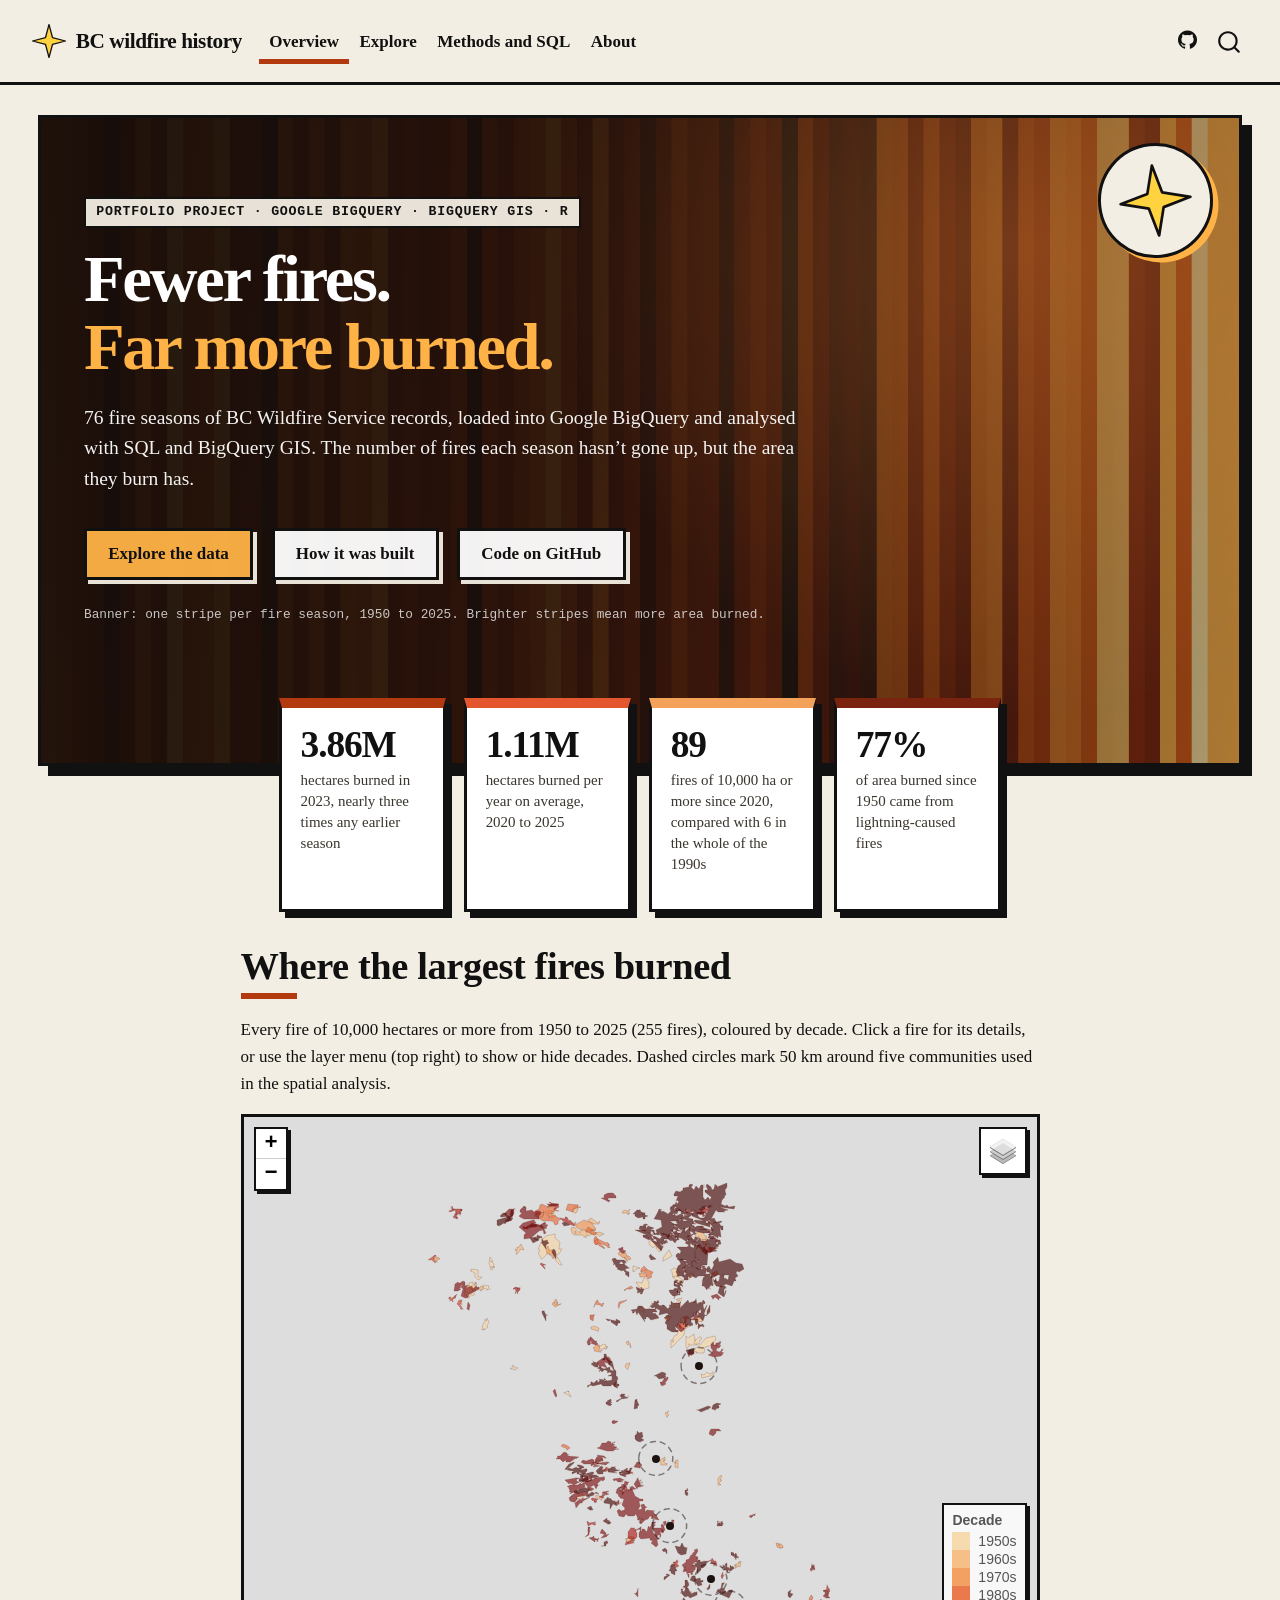
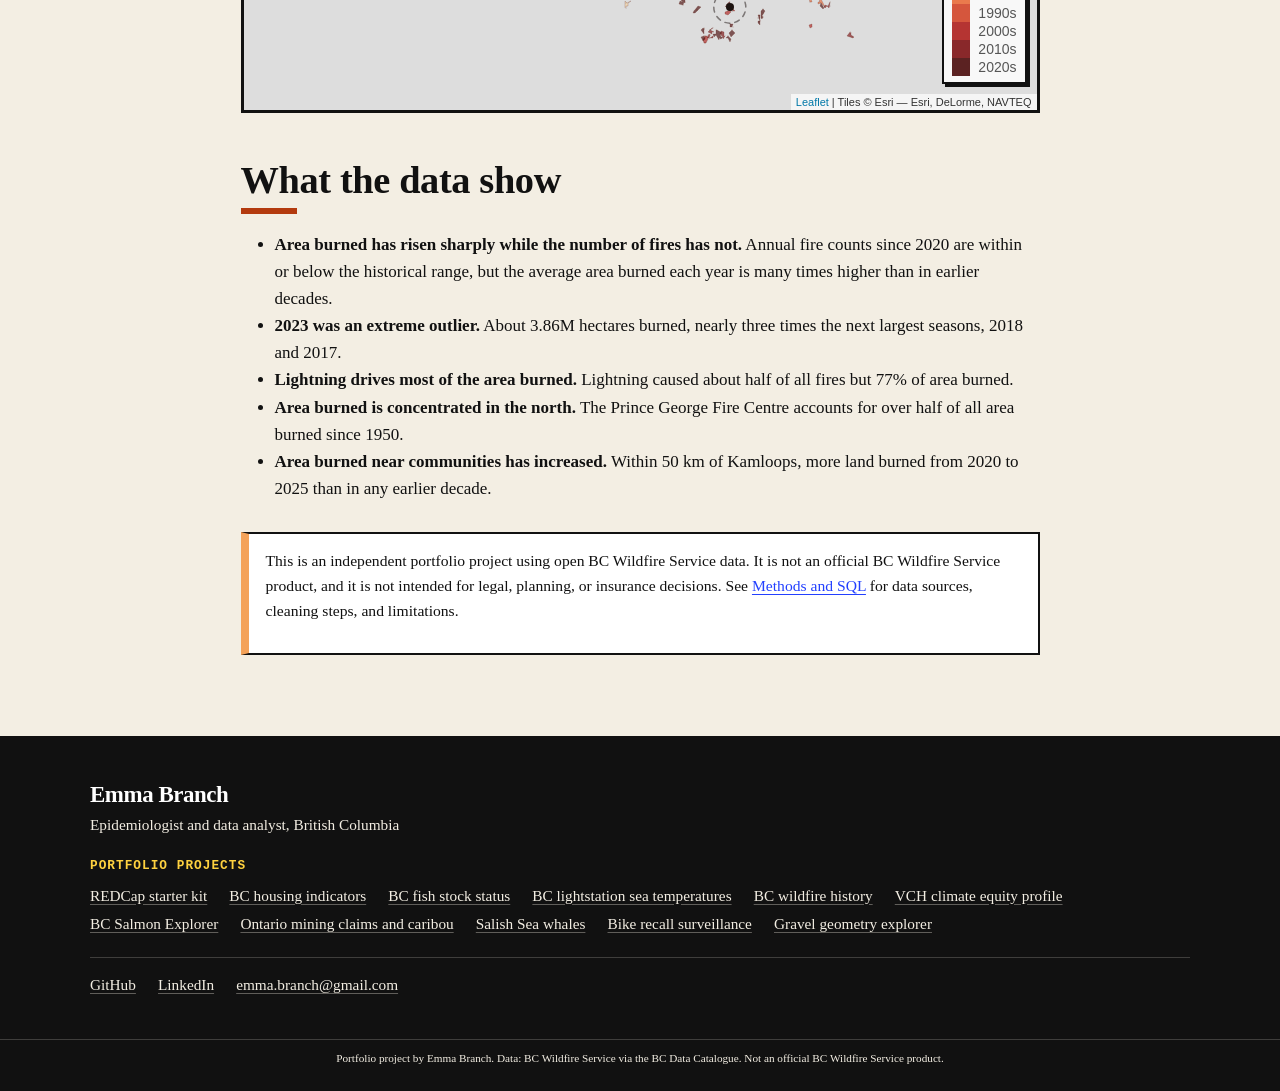
==== commit 08476a26: "New portfolio look with sparkle motif" ====
--- a/docs/index.html
+++ b/docs/index.html
@@ -36,6 +36,7 @@
 <script src="site_libs/quarto-search/fuse.min.js"></script>
 <script src="site_libs/quarto-search/quarto-search.js"></script>
 <meta name="quarto:offset" content="./">
+<link href="./images/favicon.png" rel="icon" type="image/png">
 <script src="site_libs/quarto-html/quarto.js" type="module"></script>
 <script src="site_libs/quarto-html/tabsets/tabsets.js" type="module"></script>
 <script src="site_libs/quarto-html/scrollable-regions/scrollable-regions.js" type="module"></script>
@@ -43,14 +44,14 @@
 <script src="site_libs/quarto-html/tippy.umd.min.js"></script>
 <script src="site_libs/quarto-html/anchor.min.js"></script>
 <link href="site_libs/quarto-html/tippy.css" rel="stylesheet">
-<link href="site_libs/quarto-html/quarto-syntax-highlighting-63b5708e65d6cd79cd7618c58d0c21e7.css" rel="stylesheet" class="quarto-color-scheme" id="quarto-text-highlighting-styles">
-<link href="site_libs/quarto-html/quarto-syntax-highlighting-dark-447e42e69aaa9833c0ba1b986f430b20.css" rel="stylesheet" class="quarto-color-scheme quarto-color-alternate" id="quarto-text-highlighting-styles">
-<link href="site_libs/quarto-html/quarto-syntax-highlighting-63b5708e65d6cd79cd7618c58d0c21e7.css" rel="stylesheet" class="quarto-color-scheme-extra" id="quarto-text-highlighting-styles">
+<link href="site_libs/quarto-html/quarto-syntax-highlighting-06df27c8158acedd5d263560cd4ba62e.css" rel="stylesheet" class="quarto-color-scheme" id="quarto-text-highlighting-styles">
+<link href="site_libs/quarto-html/quarto-syntax-highlighting-dark-07e23dae4c3757ea2bcd5d8a79ca1ee5.css" rel="stylesheet" class="quarto-color-scheme quarto-color-alternate" id="quarto-text-highlighting-styles">
+<link href="site_libs/quarto-html/quarto-syntax-highlighting-06df27c8158acedd5d263560cd4ba62e.css" rel="stylesheet" class="quarto-color-scheme-extra" id="quarto-text-highlighting-styles">
 <script src="site_libs/bootstrap/bootstrap.min.js"></script>
 <link href="site_libs/bootstrap/bootstrap-icons.css" rel="stylesheet">
-<link href="site_libs/bootstrap/bootstrap-37bfd8d159ad52c4876242834c7d823f.min.css" rel="stylesheet" append-hash="true" class="quarto-color-scheme" id="quarto-bootstrap" data-mode="light">
-<link href="site_libs/bootstrap/bootstrap-dark-a8574c9bc79f9a036a2cf9f0793483e1.min.css" rel="stylesheet" append-hash="true" class="quarto-color-scheme quarto-color-alternate" id="quarto-bootstrap" data-mode="light">
-<link href="site_libs/bootstrap/bootstrap-37bfd8d159ad52c4876242834c7d823f.min.css" rel="stylesheet" append-hash="true" class="quarto-color-scheme-extra" id="quarto-bootstrap" data-mode="light">
+<link href="site_libs/bootstrap/bootstrap-359491f4961cd8e3bfb90f2ac5981165.min.css" rel="stylesheet" append-hash="true" class="quarto-color-scheme" id="quarto-bootstrap" data-mode="light">
+<link href="site_libs/bootstrap/bootstrap-dark-4b53fa679741124ffa3deccbe491bef1.min.css" rel="stylesheet" append-hash="true" class="quarto-color-scheme quarto-color-alternate" id="quarto-bootstrap" data-mode="light">
+<link href="site_libs/bootstrap/bootstrap-359491f4961cd8e3bfb90f2ac5981165.min.css" rel="stylesheet" append-hash="true" class="quarto-color-scheme-extra" id="quarto-bootstrap" data-mode="light">
 <script id="quarto-search-options" type="application/json">{
   "location": "navbar",
   "copy-button": false,
@@ -100,6 +101,10 @@
     <nav class="navbar navbar-expand-lg " data-bs-theme="dark" aria-label="Site">
       <div class="navbar-container container-fluid">
       <div class="navbar-brand-container mx-auto">
+    <a href="./index.html" class="navbar-brand navbar-brand-logo">
+    <img src="./images/motif.svg" alt="" class="navbar-logo light-content">
+    <img src="./images/motif.svg" alt="" class="navbar-logo dark-content">
+    </a>
     <a class="navbar-brand" href="./index.html">
     <span class="navbar-title">BC wildfire history</span>
     </a>
@@ -152,6 +157,7 @@
 
 
 <div class="hero-full column-screen" style="background-image: url('figures/banner_stripes.png');">
+<img class="hero-motif" src="images/motif.svg" alt="">
 <div class="hero-inner">
 <p><span class="eyebrow">Portfolio project · Google BigQuery · BigQuery GIS · R</span></p>
 <section id="fewer-fires.-far-more-burned." class="level1">
@@ -184,8 +190,8 @@
 <p>Every fire of 10,000 hectares or more from 1950 to 2025 (255 fires), coloured by decade. Click a fire for its details, or use the layer menu (top right) to show or hide decades. Dashed circles mark 50 km around five communities used in the spatial analysis.</p>
 <div class="cell">
 <div class="cell-output-display">
-<div id="htmlwidget-38198367387ff1e0113f" style="width:100%;height:599px;" class="leaflet html-widget"></div>
-<script type="application/json" data-for="htmlwidget-38198367387ff1e0113f">{"x":{"options":{"crs":{"crsClass":"L.CRS.EPSG3857","code":null,"proj4def":null,"projectedBounds":null,"options":{}}},"calls":[{"method":"addProviderTiles","args":["Esri.WorldGrayCanvas",null,null,{"errorTileUrl":"","noWrap":false,"detectRetina":false}]},{"method":"addPolygons","args":[[[[{"lng":[-120.9715,-120.9417,-120.7887,-120.7088,-120.6512,-120.6339,-120.6234,-120.6459,-120.6334,-120.5709,-120.4795,-120.3736,-120.2731,-120.1817,-120.143,-120.1229,-120.1418,-120.1392,-120.1471,-120.2378,-120.4072,-120.4445,-120.5266,-120.6025,-120.6441,-120.7089,-120.8494,-120.9288,-121.0074,-121.0632,-121.0721,-121.0669,-121.0477,-120.9688,-120.9581,-120.9715],"lat":[56.5568,56.55157,56.54892,56.55368,56.56535,56.58015,56.5987,56.66064,56.68846,56.69812,56.70116,56.72884,56.77592,56.81198,56.84476,56.8755,56.92788,56.95945,56.9632,56.96885,56.95381,56.9523,56.92756,56.88139,56.84164,56.80273,56.73156,56.7016,56.67947,56.66871,56.64442,56.61929,56.61324,56.60084,56.58253,56.5568]}]],[[{"lng":[-121.9991,-121.9991,-122.0183,-122.0614,-122.0805,-122.0847,-122.1138,-122.1032,-122.0748,-122.049,-122.0119,-121.9996,-121.9995,-121.9343,-121.8737,-121.8712,-121.8345,-121.7577,-121.6658,-121.6282,-121.5946,-121.586,-121.493,-121.5086,-121.5287,-121.5187,-121.4802,-121.4319,-121.3608,-121.3116,-121.2553,-121.2552,-121.2674,-121.3115,-121.3896,-121.444,-121.465,-121.4575,-121.4313,-121.4205,-121.429,-121.4482,-121.457,-121.4888,-121.5908,-121.6276,-121.6367,-121.6283,-121.6218,-121.6461,-121.6815,-121.6905,-121.7375,-121.7514,-121.7999,-121.8054,-121.8096,-121.8532,-121.8906,-121.9215,-121.9312,-121.9404,-121.96,-121.9643,-121.9614,-121.9715,-121.9991],"lat":[56.87566,56.89697,56.8817,56.86111,56.83121,56.75068,56.70406,56.69442,56.69214,56.70039,56.73356,56.73872,56.75788,56.78071,56.80853,56.8062,56.82013,56.84277,56.89143,56.91459,56.96203,56.99823,56.99801,57.01262,57.06431,57.09196,57.13554,57.16822,57.18777,57.18825,57.20572,57.21493,57.22638,57.24318,57.24863,57.24209,57.2492,57.26936,57.30426,57.35147,57.39372,57.40572,57.41978,57.42541,57.42329,57.41222,57.40211,57.36045,57.34321,57.23354,57.13677,57.09532,57.11211,57.1109,57.03133,57.01233,57.00427,57.00422,56.98134,56.94778,56.9232,56.92319,56.93588,56.93472,56.90611,56.89136,56.87566]},{"lng":[-122.0067,-122.021,-122.0223,-122.0049,-122.0067],"lat":[56.82857,56.82899,56.83748,56.85611,56.82857]}]],[[{"lng":[-121.0071,-121.0163,-121.0046,-121.017,-121.066,-121.0666,-121.0478,-121.1823,-121.2421,-121.3175,-121.3573,-121.3652,-121.3803,-121.408,-121.4195,-121.3812,-121.3598,-121.356,-121.3732,-121.3984,-121.4009,-121.3952,-121.3611,-121.3198,-121.288,-121.2537,-121.208,-121.185,-121.0778,-121.0602,-121.0635,-121.0466,-120.9525,-120.9454,-120.9444,-120.9644,-120.9666,-120.9811,-121.0046,-121.0071],"lat":[56.86917,56.87686,56.9315,56.94507,56.95715,56.97651,57.01382,56.97609,56.94799,56.93171,56.93051,56.93311,56.9695,56.97467,56.96252,56.88049,56.85883,56.77733,56.75737,56.73278,56.70445,56.6981,56.68773,56.6898,56.69735,56.71445,56.74629,56.75094,56.75135,56.74444,56.73201,56.72827,56.75195,56.76307,56.7859,56.82056,56.83646,56.85812,56.87263,56.86917]},{"lng":[-121.2899,-121.2826,-121.277,-121.2899],"lat":[56.76267,56.76701,56.765,56.76267]}]],[[{"lng":[-120.2921,-120.4297,-120.4654,-120.5046,-120.5182,-120.5311,-120.5492,-120.5804,-120.5846,-120.6438,-120.6552,-120.6533,-120.6457,-120.6654,-120.6761,-120.717,-120.7405,-120.7474,-120.7311,-120.7333,-120.7191,-120.6752,-120.6563,-120.6259,-120.5542,-120.507,-120.4956,-120.4626,-120.4173,-120.3777,-120.359,-120.3524,-120.3344,-120.3232,-120.2878,-120.2588,-120.222,-120.2039,-120.1428,-120.2345,-120.2458,-120.252,-120.2921],"lat":[56.06885,56.05689,56.06098,56.08082,56.09373,56.0824,56.07925,56.0572,56.04901,56.03122,56.03909,56.04791,56.05657,56.06208,56.07405,56.05662,56.05373,56.0371,55.99842,55.96154,55.95973,55.96772,55.97704,55.97085,56.00136,56.00094,56.00841,56.00748,55.99372,56.004,56.00996,56.00445,56.02586,56.02854,56.02807,56.04019,56.0435,56.05594,56.08085,56.09726,56.09365,56.08524,56.06885]}]],[[{"lng":[-131.0743,-131.0831,-131.0711,-131.073,-131.1283,-131.179,-131.1798,-131.1507,-131.1085,-131.0787,-131.0341,-131.0296,-131.0007,-131.004,-130.9381,-130.8822,-130.87,-130.7971,-130.7629,-130.7068,-130.6679,-130.6595,-130.6607,-130.662,-130.6908,-130.7027,-130.7299,-130.759,-130.7733,-130.7814,-130.8003,-130.8402,-130.8351,-130.842,-130.8327,-130.7882,-130.7883,-130.7827,-130.7701,-130.772,-130.7597,-130.7477,-130.757,-130.8719,-130.8992,-130.9271,-130.9826,-131.1142,-131.1512,-131.1908,-131.2111,-131.2118,-131.1941,-131.1767,-131.1518,-131.1513,-131.1003,-131.0932,-131.1155,-131.0943,-131.1077,-131.1423,-131.1968,-131.1901,-131.0743],"lat":[57.99861,57.98666,57.98856,57.98395,57.95963,57.95084,57.94595,57.94288,57.91807,57.93247,57.94842,57.95993,57.96952,57.98841,57.9831,57.99408,58.00026,58.0074,58.00636,57.99751,58.00082,58.01759,58.03252,58.0397,58.05431,58.07171,58.07457,58.04894,58.04447,58.03489,58.0318,58.03451,58.05095,58.05605,58.0665,58.09259,58.10495,58.11162,58.1155,58.12497,58.14178,58.1473,58.15561,58.15919,58.15629,58.1416,58.13867,58.13139,58.12099,58.10339,58.1058,58.1009,58.09071,58.05866,58.05313,58.04853,58.04209,58.03928,58.02557,58.02116,58.01586,58.01066,58.00845,57.99816,57.99861]}]],[[{"lng":[-130.7477,-130.7646,-130.7705,-130.7797,-130.7888,-130.7864,-130.8378,-130.8337,-130.8383,-130.7892,-130.7792,-130.7753,-130.7634,-130.7211,-130.6983,-130.6761,-130.6664,-130.6447,-130.6432,-130.6232,-130.6161,-130.5913,-130.6132,-130.6212,-130.6143,-130.6005,-130.5956,-130.6172,-130.666,-130.7169,-130.7113,-130.7395,-130.7556,-130.7477],"lat":[58.1473,58.13224,58.11176,58.11079,58.10207,58.09175,58.05869,58.04263,58.03625,58.03566,58.03808,58.04646,58.04976,58.08157,58.10942,58.11715,58.12243,58.12239,58.12528,58.12148,58.11725,58.11811,58.13367,58.15398,58.16757,58.18009,58.204,58.21756,58.22993,58.1917,58.18113,58.1627,58.15648,58.1473]}]],[[{"lng":[-124.0766,-124.0653,-124.0409,-124.0424,-124.0406,-124.0328,-124.0265,-124.0194,-124.0166,-124.0088,-123.9951,-123.9862,-124.0046,-124.0046,-123.9724,-123.9549,-123.956,-123.9342,-123.9162,-123.8896,-123.8491,-123.8435,-123.8506,-123.8489,-123.8786,-123.8914,-123.9082,-123.9055,-123.9269,-123.9307,-123.9766,-123.9822,-123.9941,-124.003,-124.0027,-124.0168,-124.036,-124.036,-124.0763,-124.083,-124.074,-124.0785,-124.0657,-124.0718,-124.0675,-124.0593,-124.0627,-124.0457,-124.051,-124.0608,-124.0572,-124.0703,-124.0834,-124.0859,-124.0766],"lat":[49.87748,49.8817,49.92286,49.92862,49.93194,49.91012,49.9151,49.90939,49.90363,49.90544,49.92872,49.93286,49.95555,49.98262,49.9994,50.00805,50.02085,50.02205,50.03103,50.03829,50.05366,50.06866,50.06749,50.07557,50.06282,50.07748,50.06246,50.05411,50.048,50.04079,50.0355,50.02886,50.03229,50.04091,50.01656,50.03124,50.04037,50.06117,50.06354,50.05541,50.0338,50.01904,50.01392,50.0032,49.99658,49.99865,49.99632,49.99033,49.98174,49.93819,49.91943,49.90448,49.89937,49.88863,49.87748]},{"lng":[-124.0593,-124.0526,-124.0485,-124.0593],"lat":[49.99865,50.00042,49.99744,49.99865]}]],[[{"lng":[-130.9783,-130.9315,-130.8966,-130.8805,-130.8738,-130.908,-130.907,-130.8988,-130.8676,-130.8521,-130.7999,-130.7776,-130.7502,-130.709,-130.6904,-130.6961,-130.7255,-130.7386,-130.8686,-130.9052,-130.9367,-130.9455,-130.9694,-130.9944,-131.0296,-131.0386,-131.0929,-131.1068,-131.0721,-130.985,-130.9851,-130.9783],"lat":[57.87479,57.88405,57.89979,57.90144,57.9145,57.94661,57.95527,57.96085,57.95262,57.93957,57.91894,57.92817,57.93256,57.9504,57.97197,57.98026,57.98563,57.99669,58.00419,58.00082,57.98888,57.9902,57.97548,57.97374,57.95993,57.94467,57.92753,57.91829,57.90632,57.89314,57.877,57.87479]}]],[[{"lng":[-121.7464,-121.7347,-121.622,-121.6276,-121.6496,-121.6885,-121.6787,-121.6487,-121.6491,-121.6274,-121.614,-121.6774,-121.8029,-121.8602,-121.8631,-121.8494,-121.7921,-121.733,-121.6815,-121.6771,-121.6892,-121.7674,-121.7696,-121.7181,-121.7226,-121.7591,-121.7817,-121.7989,-121.7978,-121.8119,-121.8524,-121.8704,-121.8686,-121.8539,-121.8591,-121.9111,-121.97,-121.9849,-121.9713,-121.898,-121.8394,-121.7764,-121.7629,-121.7464],"lat":[57.64589,57.67243,57.67568,57.6863,57.69883,57.77515,57.79017,57.80445,57.81768,57.85033,57.86225,57.86327,57.85102,57.83572,57.83224,57.82398,57.83266,57.84193,57.84166,57.83133,57.82291,57.79828,57.78819,57.73756,57.72631,57.7261,57.74582,57.74313,57.73249,57.73269,57.74943,57.74587,57.73696,57.7264,57.71227,57.69959,57.68572,57.67527,57.66441,57.67923,57.68159,57.67448,57.64694,57.64589]}]],[[{"lng":[-123.2251,-123.1621,-123.0525,-123.0398,-123.0455,-123.041,-123.0267,-123.0305,-123.0507,-123.0518,-123.0301,-123.0467,-123.0781,-123.1312,-123.1638,-123.1985,-123.2479,-123.2587,-123.2636,-123.2756,-123.2898,-123.2958,-123.312,-123.3525,-123.3764,-123.4152,-123.464,-123.5266,-123.5791,-123.602,-123.5984,-123.5831,-123.5853,-123.564,-123.565,-123.5487,-123.5551,-123.5485,-123.5466,-123.5429,-123.5212,-123.5194,-123.5027,-123.4642,-123.4385,-123.3791,-123.266,-123.2251],"lat":[58.07163,58.0897,58.1068,58.12036,58.13039,58.15456,58.17358,58.19513,58.20971,58.21919,58.24054,58.2606,58.27427,58.29016,58.33171,58.34135,58.33024,58.32071,58.30402,58.30053,58.28581,58.25819,58.24664,58.24389,58.22828,58.21835,58.21902,58.23948,58.24445,58.23919,58.22914,58.2246,58.21568,58.19162,58.17925,58.16724,58.15454,58.15,58.13678,58.13076,58.12539,58.12079,58.12086,58.13107,58.12685,58.09317,58.08297,58.07163]}]],[[{"lng":[-122.4409,-122.4229,-122.3627,-122.3504,-122.3136,-122.1956,-122.122,-122.0697,-122.0404,-122.0319,-122.0633,-122.1093,-122.1189,-122.1371,-122.1619,-122.1706,-122.1944,-122.2298,-122.2781,-122.3993,-122.4251,-122.4497,-122.4409],"lat":[58.72342,58.71146,58.72426,58.73212,58.74304,58.7646,58.78873,58.81415,58.842,58.87287,58.89453,58.91148,58.93099,58.9467,58.97186,58.97374,58.96473,58.91668,58.8766,58.81643,58.79494,58.75187,58.72342]}]],[[{"lng":[-121.9904,-121.9666,-121.9557,-121.9404,-121.932,-121.9125,-121.9037,-121.8797,-121.8734,-121.8501,-121.8456,-121.8171,-121.8097,-121.7951,-121.7833,-121.7501,-121.7551,-121.763,-121.7787,-121.7721,-121.7419,-121.7385,-121.7147,-121.6902,-121.6728,-121.6694,-121.6454,-121.6482,-121.6711,-121.6554,-121.6607,-121.6454,-121.6351,-121.6356,-121.6217,-121.6326,-121.6246,-121.6144,-121.5886,-121.5807,-121.5948,-121.5866,-121.5236,-121.5255,-121.5636,-121.7116,-121.7628,-121.7907,-121.8589,-121.8997,-121.9707,-121.9904],"lat":[58.35255,58.3302,58.31527,58.31217,58.30415,58.30366,58.29305,58.28883,58.28253,58.28465,58.29042,58.28134,58.28454,58.28172,58.29099,58.28538,58.27902,58.28158,58.27402,58.26657,58.25749,58.24454,58.23544,58.24102,58.23735,58.22297,58.21358,58.20896,58.20828,58.19683,58.18385,58.17586,58.17302,58.1687,58.16301,58.14424,58.146,58.13885,58.13695,58.16088,58.18184,58.20664,58.25328,58.26623,58.28909,58.32298,58.35299,58.37763,58.39431,58.38952,58.36387,58.35255]}]],[[{"lng":[-123.2787,-123.2574,-123.2495,-123.2598,-123.2527,-123.2594,-123.3107,-123.3469,-123.4243,-123.4925,-123.5134,-123.5145,-123.4866,-123.3676,-123.3404,-123.308,-123.2787],"lat":[57.54255,57.56646,57.58601,57.6135,57.63158,57.65165,57.65331,57.65071,57.65292,57.638,57.61554,57.59847,57.58498,57.54823,57.53992,57.53867,57.54255]}]],[[{"lng":[-127.7693,-127.7035,-127.681,-127.6674,-127.5847,-127.538,-127.5073,-127.4768,-127.4487,-127.3884,-127.3456,-127.3117,-127.2606,-127.2484,-127.2146,-127.2053,-127.2026,-127.1513,-127.0715,-127.0487,-127.0201,-126.9851,-126.9471,-126.8822,-126.8911,-126.9107,-126.924,-126.9463,-126.9633,-127.0045,-127.0206,-127.015,-127.0308,-127.0879,-127.0838,-127.0669,-127.0667,-127.1097,-127.0831,-127.0868,-127.1242,-127.1232,-127.0738,-127.0063,-126.9563,-126.9307,-126.8875,-126.986,-126.9737,-126.941,-126.937,-126.9772,-126.974,-127.0022,-127.0106,-127.0105,-127.122,-127.1594,-127.1791,-127.178,-127.1615,-127.161,-127.1409,-127.1528,-127.1807,-127.2068,-127.2169,-127.3103,-127.3558,-127.4179,-127.4511,-127.4753,-127.5014,-127.532,-127.5828,-127.5904,-127.6041,-127.6171,-127.6456,-127.6806,-127.6998,-127.7454,-127.7789,-127.7963,-127.803,-127.7793,-127.7594,-127.7583,-127.7696,-127.7465,-127.7812,-127.8144,-127.8521,-127.8669,-127.8828,-127.8672,-127.873,-127.8693,-127.8921,-127.9116,-127.9189,-127.9067,-127.921,-127.9187,-127.9008,-127.8809,-127.8621,-127.8581,-127.862,-127.9066,-127.9177,-127.8949,-127.8961,-127.8781,-127.8747,-127.8527,-127.8404,-127.8251,-127.8253,-127.8103,-127.7693],"lat":[58.77639,58.78455,58.79627,58.8106,58.83797,58.86314,58.8826,58.90695,58.92182,58.91734,58.93763,58.93381,58.90952,58.87384,58.84127,58.8194,58.79583,58.72957,58.69601,58.68129,58.64988,58.63197,58.63129,58.64146,58.64896,58.65016,58.67319,58.68015,58.70233,58.71509,58.73324,58.75191,58.76259,58.76504,58.77279,58.7808,58.78625,58.79701,58.81562,58.82569,58.83959,58.85654,58.87337,58.88526,58.91214,58.9319,59.00077,59.00063,59.01738,59.03872,59.04591,59.11912,59.15477,59.17282,59.17481,59.17167,59.22162,59.22891,59.23815,59.24997,59.26948,59.27985,59.30373,59.3266,59.33401,59.32388,59.32576,59.30727,59.30609,59.29376,59.2893,59.29272,59.28749,59.29515,59.29592,59.29237,59.29276,59.26006,59.23405,59.22525,59.22903,59.25895,59.29594,59.29917,59.28613,59.23922,59.21241,59.20436,59.18233,59.15643,59.10732,59.09767,59.07903,59.07913,59.06596,59.0535,59.04305,59.02266,59.02438,59.02642,59.01913,59.00921,58.9952,58.98948,58.98914,58.99544,58.98907,58.96376,58.94595,58.90065,58.89292,58.88337,58.87159,58.86982,58.85773,58.85452,58.84729,58.81448,58.79379,58.7857,58.77639]}]],[[{"lng":[-122.0483,-122.0426,-122.0138,-122.0034,-122.0147,-122.008,-121.98,-121.9795,-121.9039,-121.8412,-121.8077,-121.772,-121.7493,-121.7317,-121.681,-121.6742,-121.7543,-121.7739,-121.7511,-121.7551,-121.7671,-121.7841,-121.8256,-121.8488,-121.8617,-121.9095,-121.933,-121.9513,-121.969,-122.0008,-122.0053,-122.0464,-122.0589,-122.0483],"lat":[58.48042,58.45396,58.41262,58.40518,58.38469,58.36082,58.34482,58.34195,58.35265,58.36588,58.38388,58.4137,58.45555,58.46427,58.47112,58.4795,58.49918,58.51595,58.55106,58.55972,58.556,58.54163,58.5351,58.53833,58.53461,58.54136,58.55208,58.55213,58.55707,58.54908,58.53179,58.53218,58.52039,58.48042]}]],[[{"lng":[-130.2915,-130.2403,-130.1605,-130.1376,-130.1176,-130.126,-130.15,-130.1026,-130.0877,-130.0798,-130.106,-130.1487,-130.15,-130.1336,-130.1366,-130.1593,-130.1581,-130.1739,-130.1822,-130.1798,-130.1941,-130.2112,-130.2201,-130.2207,-130.2396,-130.2512,-130.2575,-130.2646,-130.2652,-130.2903,-130.3088,-130.3269,-130.3594,-130.36,-130.3817,-130.3695,-130.3912,-130.3736,-130.3836,-130.3731,-130.3507,-130.3495,-130.325,-130.3216,-130.304,-130.2915],"lat":[57.10093,57.11238,57.16224,57.18622,57.1958,57.20641,57.21896,57.28563,57.29289,57.31076,57.33251,57.34382,57.35302,57.35799,57.37149,57.37801,57.38808,57.38283,57.37531,57.35403,57.33613,57.33605,57.34464,57.35615,57.33247,57.37154,57.37727,57.35106,57.2985,57.28419,57.26483,57.25612,57.19699,57.18088,57.16985,57.16041,57.14708,57.14145,57.12611,57.12127,57.12598,57.11735,57.11775,57.12783,57.12504,57.10093]}]],[[{"lng":[-130.8478,-130.8189,-130.8039,-130.7886,-130.7534,-130.7258,-130.7077,-130.7012,-130.7073,-130.6954,-130.6866,-130.695,-130.7058,-130.703,-130.7054,-130.7007,-130.7001,-130.6806,-130.6785,-130.6723,-130.6557,-130.6464,-130.6347,-130.6249,-130.6091,-130.5324,-130.4876,-130.4028,-130.3972,-130.4069,-130.4383,-130.4359,-130.4512,-130.4714,-130.4754,-130.4861,-130.5081,-130.5246,-130.5393,-130.5614,-130.5529,-130.5267,-130.512,-130.5382,-130.5592,-130.5381,-130.5821,-130.5848,-130.5706,-130.5515,-130.5592,-130.5695,-130.5553,-130.5604,-130.5534,-130.559,-130.56,-130.5876,-130.5923,-130.6129,-130.7036,-130.6986,-130.7094,-130.7543,-130.7763,-130.7975,-130.8152,-130.8275,-130.8496,-130.8722,-130.8843,-130.8938,-130.8906,-130.8551,-130.8549,-130.8478],"lat":[58.50136,58.46131,58.46465,58.45303,58.45056,58.45029,58.43699,58.42384,58.41343,58.41241,58.3829,58.37361,58.37378,58.37151,58.3643,58.36464,58.35746,58.35596,58.34505,58.34311,58.33382,58.31553,58.31336,58.29939,58.29382,58.28606,58.32739,58.36428,58.36981,58.37315,58.36819,58.37655,58.37178,58.35718,58.34794,58.35213,58.34871,58.3514,58.33427,58.3415,58.36401,58.36719,58.38202,58.38718,58.38723,58.40385,58.43066,58.445,58.45177,58.45314,58.47978,58.48139,58.50109,58.50579,58.52435,58.52922,58.53382,58.52744,58.50863,58.50957,58.53037,58.53125,58.53813,58.52221,58.52361,58.51551,58.51979,58.5143,58.52893,58.53003,58.53605,58.52913,58.52453,58.51367,58.50015,58.50136]}]],[[{"lng":[-121.0064,-120.9389,-120.8854,-120.8657,-120.843,-120.8314,-120.8143,-120.736,-120.7229,-120.6862,-120.7064,-120.759,-120.8424,-120.8754,-120.8876,-120.9533,-120.9772,-120.9788,-121.0129,-121.0574,-121.0721,-121.067,-121.0579,-121.0064],"lat":[56.78185,56.77283,56.77697,56.78656,56.81874,56.85351,56.86628,56.88639,56.88206,56.90587,56.92205,56.94022,56.95398,56.93916,56.92842,56.89531,56.88521,56.89078,56.87389,56.86034,56.85078,56.82969,56.81467,56.78185]}]],[[{"lng":[-124.9878,-124.9321,-124.9106,-124.9022,-124.9143,-124.911,-124.9295,-124.9202,-124.8279,-124.8521,-124.8443,-124.8709,-124.8431,-124.9093,-124.9578,-124.9662,-124.9322,-124.9353,-124.9515,-124.9764,-124.9271,-124.9318,-125.0268,-125.0374,-125.0518,-125.0785,-125.0847,-125.0935,-125.0918,-125.1434,-125.1463,-125.173,-125.1767,-125.2101,-125.2148,-125.2048,-125.265,-125.2962,-125.3013,-125.297,-125.3166,-125.3209,-125.3128,-125.2751,-125.2735,-125.2955,-125.2877,-125.2608,-125.1873,-125.1771,-125.1638,-125.1523,-125.1523,-125.1485,-125.1583,-125.1441,-125.1637,-125.1649,-125.1579,-125.1269,-125.1051,-125.0989,-125.033,-125.0079,-124.9941,-124.9883,-124.9878],"lat":[56.65791,56.66453,56.66347,56.67391,56.67453,56.68398,56.69256,56.70184,56.7066,56.71198,56.71721,56.71825,56.72531,56.7276,56.71842,56.72849,56.74194,56.74597,56.74185,56.75184,56.75814,56.76245,56.75673,56.76099,56.77657,56.7667,56.75442,56.75491,56.74678,56.73754,56.74567,56.75035,56.75731,56.7564,56.76217,56.77682,56.77274,56.77914,56.77647,56.77331,56.77166,56.76783,56.75801,56.75198,56.74268,56.73868,56.72303,56.7233,56.70538,56.70636,56.69251,56.67661,56.65274,56.65074,56.64453,56.63739,56.6241,56.61477,56.60349,56.6067,56.62787,56.6454,56.67137,56.66638,56.67641,56.66918,56.65791]}]],[[{"lng":[-129.9567,-129.9314,-129.9041,-129.9005,-129.9107,-129.9388,-129.9664,-130.0196,-130.038,-130.0494,-130.0596,-130.0829,-130.0821,-130.0525,-130.0216,-130.0414,-130.0253,-130.035,-130.0579,-130.031,-130.0225,-130.0266,-130.0204,-130.0357,-130.0328,-130.0414,-130.0285,-130.0277,-130.0158,-130.0099,-130.0114,-129.97,-129.966,-129.9388,-129.9269,-129.9088,-129.8802,-129.8825,-129.914,-129.9207,-129.9103,-129.8264,-129.8241,-129.8371,-129.8901,-129.8994,-129.8952,-129.9001,-129.914,-129.9067,-129.8407,-129.8426,-129.9428,-129.9659,-130.0003,-129.9747,-129.9567],"lat":[58.70991,58.72285,58.72859,58.73752,58.75108,58.76753,58.77649,58.80362,58.80042,58.79636,58.79893,58.78249,58.76408,58.74199,58.7275,58.71776,58.71794,58.70117,58.68789,58.66867,58.64005,58.63302,58.62208,58.59384,58.58351,58.57055,58.55647,58.54805,58.54211,58.53904,58.53128,58.52433,58.52634,58.522,58.52371,58.53436,58.545,58.55739,58.55713,58.56895,58.57557,58.58876,58.59855,58.59914,58.59371,58.59718,58.61389,58.62542,58.63408,58.6479,58.65476,58.66427,58.67848,58.70847,58.71713,58.71482,58.70991]},{"lng":[-129.9697,-129.9928,-129.9917,-129.9747,-129.9573,-129.9564,-129.9697],"lat":[58.58485,58.59769,58.6045,58.60156,58.6053,58.58801,58.58485]}]],[[{"lng":[-130.9436,-130.916,-130.8967,-130.8703,-130.8511,-130.8247,-130.7994,-130.7239,-130.7086,-130.7054,-130.6934,-130.6616,-130.6361,-130.6643,-130.6438,-130.6345,-130.6419,-130.6592,-130.6792,-130.711,-130.7032,-130.724,-130.7142,-130.7432,-130.7539,-130.7622,-130.793,-130.7955,-130.7827,-130.7865,-130.798,-130.8134,-130.8529,-130.8891,-130.9443,-130.9677,-130.9727,-130.953,-130.9597,-130.9702,-130.9436],"lat":[58.13987,58.10954,58.10487,58.10919,58.09705,58.09275,58.08238,58.08929,58.10499,58.1125,58.11522,58.15841,58.1771,58.19316,58.19828,58.21678,58.22388,58.22714,58.24329,58.24868,58.22721,58.19737,58.17966,58.16323,58.16513,58.17768,58.18998,58.20374,58.2289,58.23202,58.22643,58.20728,58.20597,58.21648,58.21097,58.213,58.20892,58.19736,58.17084,58.15893,58.13987]}]],[[{"lng":[-126.2104,-126.1584,-126.1436,-126.1083,-126.0991,-126.0798,-126.0211,-125.9632,-125.9694,-125.9766,-125.9735,-125.936,-125.949,-125.9832,-125.996,-126.0198,-126.0154,-125.9964,-125.9915,-125.944,-125.9459,-125.9291,-125.9377,-125.9703,-125.9855,-126.0102,-126.0503,-126.0509,-126.0659,-126.1053,-126.1172,-126.1159,-126.1307,-126.1395,-126.1753,-126.2025,-126.2139,-126.2263,-126.216,-126.2259,-126.2262,-126.237,-126.2332,-126.2386,-126.2437,-126.2459,-126.2372,-126.2327,-126.2187,-126.2104],"lat":[52.84728,52.85756,52.87115,52.87445,52.87967,52.88262,52.88111,52.88536,52.89196,52.89223,52.89483,52.89727,52.90586,52.90862,52.90339,52.91424,52.92059,52.92758,52.93595,52.9465,52.95369,52.9598,52.97589,52.98701,52.98753,52.97678,52.96712,52.95963,52.9518,52.95309,52.947,52.95046,52.94753,52.95325,52.92604,52.92508,52.91035,52.90195,52.8994,52.89158,52.8838,52.8757,52.8737,52.86244,52.86502,52.85493,52.85582,52.84864,52.85215,52.84728]}]],[[{"lng":[-121.2704,-121.1935,-121.1576,-121.1204,-121.0945,-121.0459,-121.0952,-121.085,-121.054,-121.0647,-121.0973,-121.131,-121.2333,-121.3191,-121.3574,-121.3842,-121.3882,-121.3777,-121.3429,-121.3334,-121.3231,-121.2704],"lat":[58.31055,58.33652,58.34216,58.35672,58.38016,58.39074,58.40808,58.41734,58.4313,58.43874,58.4383,58.41771,58.41438,58.4186,58.40547,58.38549,58.3751,58.36018,58.35429,58.34972,58.31493,58.31055]}]],[[{"lng":[-123.762,-123.7564,-123.7228,-123.7081,-123.7024,-123.6877,-123.6806,-123.6606,-123.6317,-123.6139,-123.5773,-123.5504,-123.5258,-123.4635,-123.4583,-123.4769,-123.4776,-123.49,-123.4949,-123.4919,-123.4959,-123.5429,-123.5905,-123.6287,-123.6479,-123.717,-123.7289,-123.7446,-123.7288,-123.7522,-123.7621,-123.75,-123.762],"lat":[58.4987,58.48808,58.46867,58.46585,58.45984,58.46967,58.48378,58.49712,58.50006,58.52928,58.53398,58.53592,58.54888,58.55727,58.56443,58.58952,58.61061,58.61569,58.60709,58.58654,58.58256,58.58175,58.59655,58.59447,58.61322,58.613,58.60941,58.57698,58.56492,58.54126,58.51887,58.50004,58.4987]}]],[[{"lng":[-128.9367,-128.9,-128.9003,-128.9144,-128.8876,-128.8849,-128.857,-128.8568,-128.8018,-128.806,-128.82,-128.8426,-128.8779,-128.8869,-128.908,-128.9246,-128.9499,-128.9553,-128.9961,-129.0172,-129.0438,-129.0449,-129.0847,-129.0449,-129.0484,-129.053,-129.059,-129.067,-129.0726,-129.0928,-129.1093,-129.1146,-129.1608,-129.1677,-129.1228,-129.0993,-129.1008,-129.0601,-129.0499,-129.0044,-129.0033,-128.9684,-128.9367],"lat":[56.14479,56.14764,56.15397,56.16307,56.17275,56.17823,56.17814,56.17067,56.18343,56.20065,56.20687,56.20441,56.21738,56.21473,56.21659,56.22366,56.22434,56.23092,56.22191,56.22424,56.26727,56.27935,56.23989,56.21021,56.19117,56.19143,56.20752,56.20718,56.18841,56.18279,56.18267,56.1861,56.18145,56.1693,56.16645,56.15163,56.14759,56.13606,56.13441,56.14635,56.14897,56.1598,56.14479]}]],[[{"lng":[-126.7438,-126.7387,-126.7287,-126.7186,-126.7067,-126.6983,-126.6926,-126.7002,-126.6942,-126.6671,-126.6038,-126.5977,-126.6065,-126.5899,-126.5893,-126.5489,-126.5371,-126.5086,-126.5218,-126.5149,-126.4961,-126.4863,-126.4503,-126.4407,-126.4369,-126.5204,-126.5189,-126.5327,-126.5407,-126.5792,-126.6,-126.641,-126.6203,-126.5738,-126.5613,-126.5909,-126.5716,-126.5891,-126.6497,-126.6537,-126.6447,-126.6624,-126.6833,-126.7098,-126.7286,-126.7307,-126.7369,-126.7882,-126.8033,-126.7988,-126.784,-126.7438],"lat":[55.57849,55.55614,55.54728,55.56754,55.56243,55.54836,55.54926,55.56363,55.57492,55.5578,55.54642,55.54214,55.52074,55.51364,55.49663,55.49547,55.49844,55.49374,55.48672,55.48014,55.48085,55.48553,55.47165,55.47143,55.47982,55.51875,55.54068,55.57029,55.58956,55.58438,55.57991,55.58597,55.6164,55.61096,55.61047,55.62382,55.6303,55.63594,55.63811,55.62366,55.60757,55.59851,55.60297,55.60106,55.61102,55.6185,55.61125,55.61118,55.60501,55.58831,55.57746,55.57849]}]],[[{"lng":[-130.1442,-130.1268,-130.1003,-130.0589,-130.0457,-130.0485,-130.0403,-130.0923,-130.1132,-130.1219,-130.1142,-130.0939,-130.0788,-130.0946,-130.1096,-130.1433,-130.1517,-130.1633,-130.2,-130.2284,-130.2769,-130.2904,-130.3022,-130.3165,-130.3078,-130.3339,-130.3518,-130.3445,-130.3072,-130.2969,-130.2716,-130.2472,-130.2366,-130.2283,-130.1909,-130.1782,-130.1567,-130.1442],"lat":[58.06081,58.06819,58.06821,58.08678,58.08895,58.0938,58.09935,58.10624,58.11549,58.13263,58.13991,58.14732,58.16101,58.16341,58.15088,58.13987,58.14178,58.13647,58.13634,58.16132,58.17025,58.17815,58.17945,58.17354,58.14719,58.11126,58.10214,58.09044,58.08454,58.0769,58.07488,58.06654,58.06896,58.08285,58.07465,58.08342,58.0759,58.06081]}]],[[{"lng":[-122.9621,-122.9333,-122.9002,-122.886,-122.8784,-122.8603,-122.853,-122.8495,-122.8124,-122.8134,-122.8201,-122.7935,-122.7861,-122.7795,-122.7649,-122.7496,-122.7054,-122.7025,-122.7185,-122.7418,-122.7454,-122.7159,-122.7108,-122.6691,-122.6361,-122.7017,-122.707,-122.7028,-122.6697,-122.5916,-122.5476,-122.5289,-122.5151,-122.5161,-122.4948,-122.4967,-122.5566,-122.5492,-122.4794,-122.4865,-122.5011,-122.4956,-122.4644,-122.4648,-122.5216,-122.5639,-122.5609,-122.5847,-122.6002,-122.634,-122.6541,-122.6499,-122.6547,-122.7135,-122.7506,-122.8476,-122.868,-122.8672,-122.9008,-122.897,-123.0423,-123.0417,-123.018,-123.0037,-123.0083,-123.0468,-123.0405,-123.0532,-123.0431,-122.9621],"lat":[59.06539,59.03836,59.01477,59.00833,59.02011,59.01278,59.0159,59.02396,59.01621,59.03815,59.06358,59.04465,59.03162,59.03128,59.05917,59.06744,59.04695,59.01923,59.01559,59.02959,59.01894,58.99943,58.98992,58.99804,58.9954,58.97913,58.97383,58.96178,58.94001,58.92566,58.92968,58.94034,58.94291,58.95839,58.97155,58.98238,59.00211,59.00619,58.9938,59.00135,59.00953,59.01901,59.01102,59.01967,59.03765,59.04584,59.05811,59.06028,59.08231,59.08485,59.09422,59.104,59.11008,59.10528,59.12255,59.14426,59.15161,59.15997,59.16538,59.18411,59.18675,59.17846,59.17591,59.17346,59.16608,59.16252,59.13246,59.11204,59.09993,59.06539]}]]],null,"1950s",{"interactive":true,"className":"","stroke":true,"color":"#5a1a0a","weight":0.4,"opacity":0.5,"fill":true,"fillColor":"#F6D7A7","fillOpacity":0.65,"smoothFactor":1,"noClip":false},["<strong>G00019<\/strong><br>1950 · Prince George Fire Centre<br>120,109 ha · cause: person","<strong>G00113<\/strong><br>1950 · Prince George Fire Centre<br>117,899 ha · cause: person","<strong>G00133<\/strong><br>1950 · Prince George Fire Centre<br>63,729 ha · cause: person","<strong>G00151<\/strong><br>1950 · Prince George Fire Centre<br>24,496 ha · cause: person","<strong>R00037<\/strong><br>1951 · Northwest Fire Centre<br>44,272 ha · cause: person","<strong>R00038<\/strong><br>1951 · Northwest Fire Centre<br>12,447 ha · cause: person","<strong>V00554<\/strong><br>1951 · Coastal Fire Centre<br>10,719 ha · cause: lightning","<strong>R00040<\/strong><br>1952 · Northwest Fire Centre<br>17,830 ha · cause: person","<strong>G00043<\/strong><br>1953 · Prince George Fire Centre<br>18,464 ha · cause: person","<strong>G00126<\/strong><br>1956 · Prince George Fire Centre<br>57,877 ha · cause: person","<strong>G00125<\/strong><br>1956 · Prince George Fire Centre<br>33,250 ha · cause: person","<strong>G00165<\/strong><br>1956 · Prince George Fire Centre<br>26,967 ha · cause: person","<strong>G00027<\/strong><br>1957 · Prince George Fire Centre<br>15,401 ha · cause: person","<strong>G00117<\/strong><br>1958 · Prince George Fire Centre<br>244,026 ha · cause: person","<strong>C00085<\/strong><br>1958 · Cariboo Fire Centre<br>32,967 ha · cause: person","<strong>R00207<\/strong><br>1958 · Northwest Fire Centre<br>31,014 ha · cause: lightning","<strong>R00208<\/strong><br>1958 · Northwest Fire Centre<br>29,134 ha · cause: lightning","<strong>G00429<\/strong><br>1958 · Prince George Fire Centre<br>24,111 ha · cause: person","<strong>G00161<\/strong><br>1958 · Prince George Fire Centre<br>22,387 ha · cause: lightning","<strong>R00047<\/strong><br>1958 · Northwest Fire Centre<br>21,843 ha · cause: person","<strong>R00120<\/strong><br>1958 · Northwest Fire Centre<br>20,697 ha · cause: lightning","<strong>C00320<\/strong><br>1958 · Cariboo Fire Centre<br>16,124 ha · cause: lightning","<strong>G00481<\/strong><br>1958 · Prince George Fire Centre<br>15,776 ha · cause: lightning","<strong>G00268<\/strong><br>1958 · Prince George Fire Centre<br>15,145 ha · cause: person","<strong>R00164<\/strong><br>1958 · Northwest Fire Centre<br>13,902 ha · cause: lightning","<strong>R00151<\/strong><br>1958 · Northwest Fire Centre<br>12,620 ha · cause: lightning","<strong>R00045<\/strong><br>1958 · Northwest Fire Centre<br>12,597 ha · cause: lightning","<strong>G00142<\/strong><br>1959 · Prince George Fire Centre<br>40,967 ha · cause: lightning"],null,null,{"interactive":false,"permanent":false,"direction":"auto","opacity":1,"offset":[0,0],"textsize":"10px","textOnly":false,"className":"","sticky":true},{"color":"#1c1310","weight":2,"bringToFront":true}]},{"method":"addPolygons","args":[[[[{"lng":[-126.0073,-125.9845,-125.9333,-125.8566,-125.8353,-125.8231,-125.8296,-125.8164,-125.7957,-125.7542,-125.7056,-125.6832,-125.6074,-125.5587,-125.5712,-125.5727,-125.6223,-125.6911,-125.739,-125.7698,-125.8046,-125.8269,-125.8355,-125.8646,-125.9064,-125.951,-126.0079,-126.0312,-126.08,-126.0675,-126.0827,-126.1,-126.1095,-126.1021,-126.1053,-126.1706,-126.1947,-126.208,-126.2714,-126.3087,-126.3129,-126.3089,-126.3207,-126.3509,-126.4554,-126.4854,-126.4879,-126.4666,-126.4343,-126.4279,-126.4241,-126.4078,-126.3819,-126.3276,-126.3035,-126.2449,-126.2237,-126.2037,-126.1786,-126.1536,-126.0991,-126.0073],"lat":[59.30065,59.30283,59.29448,59.26594,59.25007,59.25903,59.30029,59.3205,59.32859,59.30581,59.29919,59.30411,59.30299,59.3157,59.32551,59.33907,59.36041,59.37885,59.37479,59.35717,59.36091,59.37187,59.41025,59.41514,59.39925,59.39577,59.39643,59.38935,59.39535,59.38379,59.36804,59.36525,59.36789,59.38166,59.38714,59.38919,59.4152,59.42102,59.42134,59.43907,59.45692,59.45892,59.47796,59.483,59.47289,59.46498,59.45551,59.44217,59.43395,59.41206,59.35625,59.33028,59.3198,59.31779,59.30962,59.30473,59.31123,59.32465,59.33056,59.32785,59.31176,59.30065]},{"lng":[-126.2965,-126.2902,-126.2844,-126.2868,-126.2641,-126.241,-126.2582,-126.2965],"lat":[59.34928,59.3642,59.38229,59.39553,59.40548,59.39386,59.36289,59.34928]}]],[[{"lng":[-120.6721,-120.6145,-120.5557,-120.5459,-120.5475,-120.5398,-120.5397,-120.5128,-120.525,-120.541,-120.5709,-120.5797,-120.6041,-120.6255,-120.6546,-120.6732,-120.6878,-120.723,-120.7472,-120.7992,-120.8342,-120.9168,-120.953,-120.9562,-120.9512,-120.9779,-121.0002,-121.0135,-121.0085,-120.9968,-120.9834,-120.9114,-120.8889,-120.8701,-120.8451,-120.8146,-120.8122,-120.8197,-120.828,-120.8557,-120.8529,-120.8328,-120.784,-120.7119,-120.6924,-120.6721],"lat":[59.19795,59.22023,59.22135,59.22429,59.23965,59.26142,59.28403,59.29864,59.31453,59.32199,59.3094,59.30125,59.2939,59.30511,59.34005,59.35128,59.36831,59.37657,59.38834,59.38319,59.3955,59.37688,59.3747,59.35555,59.33963,59.30937,59.29971,59.27994,59.26402,59.25103,59.24732,59.27198,59.27787,59.29737,59.29951,59.28544,59.26574,59.25528,59.24538,59.2299,59.21513,59.21261,59.21833,59.21024,59.19844,59.19795]}]],[[{"lng":[-124.0553,-124.0622,-124.0779,-124.0642,-124.0275,-123.9931,-123.9775,-123.962,-123.9309,-123.8985,-123.8598,-123.8514,-123.8503,-123.7951,-123.7645,-123.7475,-123.7258,-123.7191,-123.724,-123.7465,-123.772,-123.8492,-123.9001,-123.9175,-123.9411,-123.9597,-123.9971,-124.0358,-124.0473,-124.0553],"lat":[51.76928,51.73862,51.7174,51.69299,51.68408,51.6905,51.70358,51.69585,51.69052,51.69532,51.71011,51.71782,51.72882,51.75179,51.78516,51.78932,51.78521,51.79432,51.83177,51.85233,51.85982,51.86811,51.86605,51.86304,51.86971,51.86378,51.83648,51.80785,51.77743,51.76928]},{"lng":[-123.9495,-123.9542,-123.9613,-123.9495],"lat":[51.70915,51.70268,51.70772,51.70915]},{"lng":[-124.0409,-124.0354,-124.0272,-124.0223,-124.0254,-124.0291,-124.0291,-124.0335,-124.0409],"lat":[51.71488,51.72479,51.72479,51.71855,51.70358,51.70296,51.70545,51.70545,51.71488]},{"lng":[-123.9715,-123.9638,-123.9573,-123.963,-123.9715],"lat":[51.71383,51.71922,51.7185,51.71288,51.71383]},{"lng":[-123.9788,-123.9473,-123.9346,-123.926,-123.9251,-123.8852,-123.8082,-123.7801,-123.7794,-123.8355,-123.8722,-123.9435,-123.9751,-123.9937,-123.9968,-123.9939,-123.9788],"lat":[51.80699,51.81206,51.81872,51.81834,51.82472,51.83751,51.83036,51.83073,51.82671,51.81296,51.79592,51.77401,51.77067,51.77658,51.7821,51.79449,51.80699]}]],[[{"lng":[-122.5188,-122.4997,-122.4755,-122.4646,-122.4345,-122.4198,-122.4014,-122.3658,-122.3634,-122.3368,-122.3166,-122.3095,-122.2752,-122.2646,-122.2595,-122.2564,-122.2493,-122.2531,-122.249,-122.2537,-122.2665,-122.2777,-122.2863,-122.2887,-122.2994,-122.3057,-122.3144,-122.327,-122.3524,-122.3283,-122.3513,-122.3632,-122.3441,-122.3378,-122.3537,-122.3525,-122.358,-122.3768,-122.3827,-122.4041,-122.4044,-122.4151,-122.4096,-122.4241,-122.4369,-122.4378,-122.4298,-122.3972,-122.3783,-122.3816,-122.3901,-122.3803,-122.3718,-122.3683,-122.351,-122.3342,-122.3716,-122.3851,-122.3975,-122.4034,-122.4103,-122.4066,-122.4006,-122.3972,-122.3736,-122.3578,-122.3659,-122.3647,-122.3422,-122.3429,-122.3294,-122.2913,-122.2996,-122.2962,-122.3057,-122.3059,-122.3125,-122.3253,-122.3353,-122.3483,-122.3819,-122.3789,-122.3904,-122.4115,-122.4565,-122.4688,-122.4825,-122.5037,-122.5352,-122.537,-122.5467,-122.5365,-122.5465,-122.5397,-122.545,-122.5448,-122.5199,-122.5001,-122.4823,-122.4945,-122.4984,-122.5188],"lat":[53.76146,53.75462,53.74954,53.74411,53.74945,53.75039,53.75828,53.75383,53.75067,53.7534,53.74512,53.7466,53.75226,53.76155,53.76013,53.76765,53.76884,53.77171,53.77461,53.79249,53.79647,53.7915,53.79348,53.78712,53.78938,53.79541,53.79652,53.7852,53.78825,53.79934,53.79721,53.80408,53.80879,53.81777,53.81913,53.83069,53.83326,53.8297,53.82505,53.82409,53.82697,53.82663,53.83243,53.82918,53.83894,53.84211,53.84936,53.84952,53.8476,53.85479,53.85418,53.85971,53.86148,53.87247,53.86476,53.86917,53.88054,53.87614,53.87724,53.86855,53.87313,53.88671,53.88992,53.89398,53.90247,53.90832,53.91001,53.91377,53.91128,53.90348,53.89864,53.89854,53.90687,53.91324,53.92214,53.93513,53.94549,53.94427,53.93239,53.93983,53.93158,53.92698,53.92432,53.92999,53.92718,53.92192,53.92965,53.92377,53.90052,53.88492,53.8765,53.85952,53.84013,53.83266,53.82513,53.80723,53.79494,53.79937,53.78704,53.78553,53.77137,53.76146]},{"lng":[-122.4034,-122.4095,-122.4082,-122.4034],"lat":[53.86855,53.86245,53.86823,53.86855]}]],[[{"lng":[-125.2711,-125.2673,-125.2864,-125.308,-125.2491,-125.2381,-125.2523,-125.2598,-125.2706,-125.3018,-125.3267,-125.358,-125.3534,-125.4192,-125.4456,-125.4649,-125.4956,-125.5448,-125.5769,-125.6147,-125.6127,-125.5985,-125.5826,-125.5697,-125.5085,-125.4981,-125.4999,-125.5111,-125.512,-125.5076,-125.398,-125.3333,-125.2823,-125.2711],"lat":[57.0775,57.08784,57.09489,57.11728,57.11967,57.1432,57.15021,57.1615,57.16503,57.15662,57.17178,57.18266,57.19184,57.1952,57.21872,57.21627,57.20296,57.19843,57.17822,57.15892,57.14278,57.13317,57.13421,57.14016,57.1305,57.12466,57.11921,57.11439,57.10576,57.10342,57.10579,57.0817,57.0796,57.0775]}]],[[{"lng":[-121.8912,-121.9047,-121.907,-121.9169,-121.91,-121.9284,-121.9219,-121.8984,-121.8986,-121.9194,-121.9251,-121.9017,-121.8932,-121.8644,-121.837,-121.8334,-121.8038,-121.8048,-121.7885,-121.7767,-121.7768,-121.7701,-121.7743,-121.7684,-121.7809,-121.7818,-121.789,-121.8122,-121.8184,-121.813,-121.8028,-121.8108,-121.8126,-121.831,-121.8368,-121.8358,-121.7943,-121.7947,-121.7745,-121.7811,-121.797,-121.8031,-121.8173,-121.8194,-121.8415,-121.8883,-121.9009,-121.9194,-121.9122,-121.9141,-121.8956,-121.8912],"lat":[53.8131,53.81412,53.80975,53.80705,53.79726,53.77853,53.75281,53.74261,53.73884,53.73545,53.71656,53.71215,53.70325,53.69485,53.70179,53.70733,53.69835,53.6911,53.69097,53.68356,53.69688,53.70275,53.703,53.71233,53.73451,53.7461,53.75298,53.7597,53.77847,53.78954,53.79225,53.79449,53.802,53.79544,53.79307,53.80612,53.80943,53.81493,53.83658,53.87418,53.87547,53.88092,53.87962,53.87322,53.87561,53.86094,53.85212,53.84846,53.83636,53.82968,53.82899,53.8131]},{"lng":[-121.8897,-121.8912,-121.88,-121.8897],"lat":[53.80877,53.8131,53.81321,53.80877]}],[{"lng":[-121.9047,-121.908,-121.9125,-121.9047],"lat":[53.81412,53.82481,53.82158,53.81412]}]],[[{"lng":[-126.2555,-126.1944,-126.1672,-126.176,-126.2007,-126.2098,-126.2177,-126.2792,-126.3009,-126.3149,-126.3268,-126.3371,-126.336,-126.3077,-126.3079,-126.3279,-126.3718,-126.4077,-126.37,-126.2998,-126.2555],"lat":[59.7897,59.81244,59.86118,59.8945,59.91566,59.95731,59.9613,59.94057,59.9465,59.95535,59.95557,59.94488,59.93827,59.89614,59.87111,59.86871,59.87942,59.86055,59.83284,59.80184,59.7897]}]],[[{"lng":[-119.9818,-119.9755,-119.9579,-119.935,-119.9033,-119.8894,-119.8907,-119.9397,-119.9503,-119.9755,-119.9755,-119.9838,-119.9811,-119.9706,-119.9728,-119.9503,-119.9511,-119.9384,-119.9386,-119.9207,-119.9244,-119.8999,-119.893,-119.8808,-119.8698,-119.8565,-119.8665,-119.882,-119.8953,-119.9006,-119.9239,-119.9302,-119.932,-119.9175,-119.9208,-119.907,-119.9092,-119.8998,-119.8946,-119.8804,-119.8722,-119.832,-119.8263,-119.824,-119.8478,-119.8967,-119.9204,-119.911,-119.9363,-119.9422,-119.9398,-119.9561,-119.954,-119.9616,-119.9537,-119.9737,-119.9745,-120.0011,-119.992,-119.987,-119.9939,-119.9787,-119.9894,-119.9807,-119.9915,-119.9935,-120.0363,-120.0435,-120.0433,-120.0625,-120.0406,-120.0215,-120.0224,-120.0132,-119.9928,-119.9818],"lat":[53.22608,53.23644,53.24471,53.23649,53.23718,53.24662,53.26337,53.25211,53.24697,53.26848,53.2832,53.2922,53.29709,53.29675,53.31177,53.31164,53.31626,53.31244,53.32052,53.31031,53.33199,53.32896,53.3448,53.3427,53.33802,53.36479,53.36225,53.37014,53.36357,53.36765,53.36085,53.36637,53.38543,53.4148,53.4281,53.42946,53.4416,53.44183,53.45046,53.45124,53.45466,53.4501,53.44747,53.45352,53.47155,53.48598,53.48121,53.47827,53.4712,53.46575,53.45245,53.44966,53.43493,53.42718,53.42165,53.41079,53.40156,53.39911,53.39127,53.38979,53.38262,53.37762,53.37018,53.36089,53.3494,53.34205,53.34846,53.33804,53.32792,53.32065,53.30221,53.28347,53.26902,53.24361,53.23107,53.22608]}]],[[{"lng":[-125.1148,-125.0983,-125.1066,-125.1029,-125.1745,-125.2242,-125.2214,-125.2543,-125.2396,-125.3055,-125.3129,-125.3555,-125.4016,-125.4129,-125.4168,-125.3393,-125.2355,-125.2124,-125.1993,-125.1439,-125.1148],"lat":[52.83581,52.85398,52.87832,52.89928,52.91633,52.924,52.93536,52.94463,52.95756,52.95345,52.94931,52.96112,52.95487,52.94982,52.94571,52.90489,52.86838,52.86802,52.85652,52.83553,52.83581]}]],[[{"lng":[-123.9922,-123.9741,-123.9593,-123.9312,-123.903,-123.8874,-123.9038,-123.9602,-123.9702,-123.956,-123.893,-123.8897,-123.9097,-123.8951,-123.9435,-123.9707,-124.0794,-124.1639,-124.1798,-124.2015,-124.242,-124.2668,-124.264,-124.2299,-124.1983,-124.1388,-124.0702,-124.0146,-123.9922],"lat":[59.79196,59.75708,59.75642,59.77906,59.78208,59.79181,59.80717,59.80199,59.81963,59.83599,59.8446,59.86217,59.86862,59.87806,59.87716,59.84606,59.84497,59.85973,59.85859,59.84706,59.81131,59.80613,59.79776,59.79832,59.7706,59.78672,59.80198,59.79935,59.79196]}]],[[{"lng":[-123.9773,-123.9663,-123.9638,-123.9439,-123.9444,-123.9736,-123.9746,-123.9578,-123.9266,-123.9072,-123.8914,-123.9071,-123.921,-123.9208,-123.8815,-123.8978,-123.9206,-123.9745,-123.9837,-124.0073,-124.0156,-124.0283,-124.0405,-124.0545,-124.0813,-124.0931,-124.0917,-124.0736,-124.0377,-124.0191,-124.0053,-123.996,-123.9773],"lat":[56.16751,56.17461,56.18934,56.19269,56.20077,56.2253,56.23568,56.23788,56.23388,56.23755,56.26139,56.28231,56.28389,56.28794,56.29702,56.31013,56.3223,56.30325,56.29911,56.30508,56.30267,56.28495,56.28509,56.242,56.22237,56.21849,56.20007,56.18732,56.17478,56.16204,56.16249,56.17284,56.16751]}]],[[{"lng":[-120.3833,-120.3756,-120.3671,-120.5055,-120.5343,-120.5133,-120.5362,-120.5359,-120.5285,-120.5355,-120.5659,-120.7001,-120.7145,-120.7171,-120.7052,-120.6553,-120.6227,-120.6225,-120.6684,-120.6602,-120.4696,-120.3833],"lat":[59.08094,59.09054,59.09753,59.1465,59.1655,59.17516,59.18115,59.19448,59.20321,59.21014,59.21725,59.18971,59.16559,59.14645,59.13896,59.14266,59.14831,59.14251,59.11912,59.11481,59.10723,59.08094]}]],[[{"lng":[-122.2567,-122.2019,-122.1945,-122.1877,-122.1703,-122.172,-122.1778,-122.1726,-122.1832,-122.2071,-122.2032,-122.2105,-122.23,-122.2526,-122.2498,-122.2243,-122.2484,-122.2283,-122.1824,-122.1762,-122.1878,-122.2124,-122.2536,-122.3211,-122.3441,-122.3408,-122.3126,-122.3208,-122.3181,-122.2996,-122.2822,-122.2703,-122.2845,-122.2833,-122.2735,-122.2649,-122.2691,-122.2567],"lat":[54.98432,54.98666,54.99623,54.9962,55.0213,55.03968,55.04109,55.05865,55.06004,55.04812,55.02113,55.01591,55.02098,55.04414,55.05221,55.07361,55.08757,55.10406,55.11436,55.13049,55.13417,55.13662,55.12831,55.11018,55.08045,55.06178,55.0283,55.00843,55.00039,54.99848,55.00633,55.00352,54.99681,54.98963,54.9963,54.9952,54.98741,54.98432]}]],[[{"lng":[-127.2945,-127.2438,-127.2267,-127.2251,-127.2438,-127.2333,-127.1555,-127.1583,-127.1777,-127.1898,-127.1988,-127.25,-127.2913,-127.2931,-127.2717,-127.2414,-127.2262,-127.1841,-127.1877,-127.2023,-127.2465,-127.2448,-127.2386,-127.2892,-127.3169,-127.3265,-127.3445,-127.3493,-127.3554,-127.4263,-127.4479,-127.4797,-127.4625,-127.5015,-127.5394,-127.562,-127.5744,-127.5657,-127.6007,-127.6074,-127.5669,-127.5392,-127.5433,-127.5195,-127.5032,-127.4909,-127.4409,-127.434,-127.4401,-127.4304,-127.4078,-127.3952,-127.3791,-127.3434,-127.2945],"lat":[59.69789,59.70576,59.7061,59.71127,59.72271,59.73048,59.73354,59.74244,59.74928,59.77079,59.77363,59.77408,59.77972,59.79293,59.80102,59.8031,59.79826,59.80066,59.81127,59.8233,59.82462,59.83238,59.83957,59.85237,59.83852,59.84194,59.83989,59.84102,59.83613,59.8305,59.82413,59.82376,59.84275,59.85501,59.84888,59.85313,59.8465,59.83533,59.83553,59.82862,59.80776,59.79663,59.75499,59.73524,59.73758,59.7488,59.73486,59.72052,59.7093,59.70043,59.70106,59.70712,59.70113,59.71012,59.69789]},{"lng":[-127.3027,-127.3052,-127.2791,-127.2898,-127.3027],"lat":[59.70533,59.70877,59.70798,59.70565,59.70533]},{"lng":[-127.3538,-127.3535,-127.3116,-127.3057,-127.3176,-127.3538],"lat":[59.78589,59.7902,59.79403,59.78888,59.78684,59.78589]}]],[[{"lng":[-120.9628,-120.9264,-120.9159,-120.8474,-120.7884,-120.784,-120.746,-120.7363,-120.7294,-120.7013,-120.6929,-120.7001,-120.6913,-120.6945,-120.689,-120.6991,-120.6989,-120.7298,-120.7276,-120.7489,-120.7561,-120.7535,-120.7692,-120.7782,-120.7918,-120.805,-120.8279,-120.8311,-120.815,-120.8187,-120.8374,-120.8529,-120.8661,-120.8788,-120.883,-120.9042,-120.9181,-120.9442,-120.9469,-120.9572,-120.9629,-120.9567,-120.9659,-120.9874,-121.0051,-121.0199,-121.0419,-121.0469,-121.0399,-120.9987,-120.9897,-120.9778,-120.9778,-120.9944,-121.0283,-121.0233,-121.0013,-120.9997,-120.9891,-120.9775,-120.9628],"lat":[57.27171,57.33043,57.3351,57.32345,57.31605,57.29735,57.29587,57.29881,57.30721,57.30826,57.3158,57.34313,57.34376,57.34922,57.35242,57.35783,57.36532,57.3778,57.39281,57.38891,57.39434,57.40501,57.40261,57.40802,57.40217,57.38624,57.37918,57.3829,57.39799,57.41294,57.41455,57.41128,57.4014,57.41399,57.43356,57.44581,57.44572,57.43114,57.43804,57.4325,57.42324,57.4011,57.39442,57.38864,57.39285,57.37952,57.38573,57.37476,57.36668,57.3592,57.35278,57.34783,57.33805,57.32211,57.31344,57.28339,57.29122,57.28558,57.29158,57.28707,57.27171]}]],[[{"lng":[-122.0976,-122.1312,-122.1418,-122.1534,-122.1648,-122.1599,-122.1488,-122.1681,-122.2237,-122.2279,-122.2557,-122.2504,-122.2665,-122.2782,-122.2792,-122.2894,-122.308,-122.3293,-122.3187,-122.3276,-122.321,-122.3166,-122.314,-122.2999,-122.2851,-122.2628,-122.2448,-122.2209,-122.1687,-122.1121,-122.1374,-122.1464,-122.16,-122.1654,-122.1541,-122.1404,-122.1305,-122.091,-122.0752,-122.0791,-122.0976],"lat":[57.42964,57.42256,57.4153,57.4213,57.42038,57.43625,57.44166,57.4437,57.43536,57.43851,57.43059,57.4237,57.41066,57.41031,57.40512,57.40247,57.38768,57.38383,57.3712,57.35704,57.34814,57.34816,57.32944,57.32519,57.32613,57.31586,57.31076,57.30367,57.32958,57.3313,57.34933,57.37205,57.37861,57.39991,57.40573,57.40695,57.41363,57.41411,57.41966,57.42598,57.42964]}]],[[{"lng":[-123.9773,-123.9472,-123.9419,-123.924,-123.9201,-123.891,-123.8874,-123.8756,-123.8873,-123.8895,-123.8969,-123.8882,-123.9011,-123.8904,-123.8966,-123.892,-123.8934,-123.8654,-123.8491,-123.8203,-123.8353,-123.8309,-123.8366,-123.8423,-123.8591,-123.8639,-123.8651,-123.8478,-123.8367,-123.8368,-123.8481,-123.8652,-123.8941,-123.8874,-123.8962,-123.8753,-123.8847,-123.8826,-123.8747,-123.872,-123.8506,-123.848,-123.8722,-123.8731,-123.9089,-123.9287,-123.9012,-123.9053,-123.9339,-123.9449,-123.9487,-123.9591,-123.9642,-123.9712,-123.9051,-123.9162,-123.913,-123.9229,-123.93,-123.9368,-123.9659,-123.9721,-123.9831,-123.9961,-123.9919,-123.9862,-124.0018,-124.0062,-124.0022,-124.0129,-124.0162,-124.0363,-124.0359,-124.0262,-124.0324,-124.0285,-124.0335,-124.0438,-124.0675,-124.0664,-124.0712,-124.0659,-124.0417,-124.0337,-124.0359,-124.0145,-124.0038,-123.9773],"lat":[56.75657,56.75581,56.7443,56.74754,56.7438,56.74275,56.72605,56.71888,56.7174,56.71364,56.71304,56.70932,56.7087,56.70297,56.6845,56.68279,56.6776,56.68692,56.68208,56.68679,56.68818,56.69368,56.69625,56.7092,56.7149,56.71402,56.72555,56.73599,56.7317,56.74929,56.75502,56.75438,56.7635,56.77217,56.77386,56.78057,56.7863,56.79352,56.79643,56.79298,56.79709,56.80777,56.81258,56.80479,56.79025,56.78903,56.80527,56.81592,56.8161,56.81261,56.79097,56.79267,56.81282,56.82606,56.84129,56.84961,56.85366,56.86659,56.86657,56.87519,56.85923,56.86036,56.84821,56.84932,56.83435,56.8335,56.82646,56.83438,56.84016,56.83751,56.84297,56.84287,56.83076,56.82909,56.82848,56.82187,56.82098,56.82842,56.81907,56.8113,56.80407,56.78307,56.76476,56.7648,56.76076,56.76001,56.76583,56.75657]}]],[[{"lng":[-119.2289,-119.215,-119.2,-119.1922,-119.1454,-119.1174,-119.1193,-119.1114,-119.1019,-119.1127,-119.0907,-119.0665,-119.0596,-119.0525,-119.0555,-119.0526,-119.0641,-119.038,-119.0222,-119.0248,-119.0359,-119.0442,-119.062,-119.0664,-119.0937,-119.1013,-119.1173,-119.1204,-119.1174,-119.1132,-119.115,-119.134,-119.1589,-119.1684,-119.1825,-119.2024,-119.2097,-119.2148,-119.2438,-119.2477,-119.269,-119.2669,-119.2819,-119.2884,-119.2936,-119.2909,-119.301,-119.3162,-119.3074,-119.3101,-119.2977,-119.2488,-119.2449,-119.2619,-119.2625,-119.259,-119.2592,-119.254,-119.2562,-119.2643,-119.2595,-119.2472,-119.2289],"lat":[50.99021,50.99985,51.00308,50.99739,51.02293,51.02435,51.02722,51.03219,51.03229,51.0172,51.00819,51.01188,51.01916,51.02038,51.05407,51.06995,51.06724,51.1162,51.13335,51.17195,51.16521,51.17579,51.16813,51.15799,51.14159,51.14814,51.14453,51.14796,51.12983,51.13045,51.12697,51.12419,51.1372,51.14633,51.15023,51.11689,51.11768,51.10726,51.10265,51.10492,51.09665,51.08715,51.08384,51.07484,51.07738,51.08,51.07962,51.06535,51.06601,51.05561,51.04708,51.02969,51.02282,51.02265,51.01775,51.01576,51.01028,51.00861,51.00345,51.00287,50.99399,50.98978,50.99021]},{"lng":[-119.0937,-119.0927,-119.0972,-119.0937],"lat":[51.14159,51.13785,51.13896,51.14159]},{"lng":[-119.1132,-119.1088,-119.1073,-119.1132],"lat":[51.13045,51.13741,51.13396,51.13045]},{"lng":[-119.1714,-119.1626,-119.1594,-119.1615,-119.1714],"lat":[51.04227,51.05071,51.04902,51.04208,51.04227]},{"lng":[-119.2534,-119.2597,-119.2468,-119.2446,-119.2534],"lat":[51.07864,51.08434,51.08821,51.08161,51.07864]}]],[[{"lng":[-125.2189,-125.2024,-125.153,-125.0844,-125.041,-125.0315,-125.071,-125.1056,-125.1936,-125.2654,-125.2845,-125.344,-125.3975,-125.4174,-125.4346,-125.4911,-125.5083,-125.5353,-125.5559,-125.6054,-125.6293,-125.6719,-125.7002,-125.7153,-125.7043,-125.6484,-125.5927,-125.5644,-125.5358,-125.5063,-125.4984,-125.4845,-125.4463,-125.376,-125.3645,-125.3276,-125.2935,-125.2827,-125.2617,-125.2189],"lat":[59.28526,59.29479,59.31184,59.31735,59.32631,59.33613,59.34419,59.33783,59.35684,59.38278,59.3848,59.37467,59.36166,59.37117,59.40147,59.4254,59.43549,59.43664,59.44846,59.4343,59.42188,59.40714,59.40857,59.41232,59.39443,59.37165,59.3558,59.33937,59.33678,59.30909,59.33131,59.33594,59.31517,59.32069,59.32647,59.32908,59.31466,59.3011,59.28899,59.28526]}]],[[{"lng":[-128.8605,-128.835,-128.8249,-128.8182,-128.8045,-128.7964,-128.7698,-128.7783,-128.7605,-128.7491,-128.7369,-128.7214,-128.6936,-128.6832,-128.6622,-128.6504,-128.6465,-128.6217,-128.6101,-128.5796,-128.574,-128.5499,-128.5459,-128.5782,-128.5997,-128.6458,-128.6317,-128.604,-128.6054,-128.6247,-128.6184,-128.6228,-128.6191,-128.6424,-128.6737,-128.7165,-128.7246,-128.7602,-128.7567,-128.7881,-128.8016,-128.8337,-128.8508,-128.8434,-128.7993,-128.8303,-128.8224,-128.8367,-128.8783,-128.916,-128.9318,-128.9386,-128.9385,-128.9375,-128.9105,-128.8824,-128.8555,-128.8562,-128.8751,-128.8713,-128.8605],"lat":[58.89303,58.90504,58.90587,58.90125,58.90466,58.90176,58.91376,58.94746,58.95431,58.95399,58.9459,58.94729,58.98433,58.98199,58.98912,58.98333,58.97066,58.97116,58.9835,58.97765,58.97447,58.98159,58.98618,59.00124,59.00324,59.03014,59.04758,59.06772,59.08012,59.08776,59.09734,59.0976,59.10975,59.11909,59.11364,59.08212,59.05896,59.04048,59.02925,59.02669,59.03524,59.03671,59.02907,59.01325,58.99885,58.99999,58.9945,58.98303,58.97222,58.99536,58.99598,58.98881,58.96722,58.9442,58.92829,58.93079,58.92294,58.91431,58.89538,58.89191,58.89303]}]],[[{"lng":[-125.3367,-125.2956,-125.2762,-125.2622,-125.2667,-125.2737,-125.2563,-125.2395,-125.1787,-125.1775,-125.1885,-125.2466,-125.2773,-125.2993,-125.3521,-125.4058,-125.4488,-125.4923,-125.5175,-125.5674,-125.598,-125.6075,-125.6359,-125.6453,-125.6885,-125.7137,-125.7113,-125.6632,-125.6468,-125.6114,-125.5686,-125.5458,-125.4998,-125.4551,-125.4006,-125.3367],"lat":[59.55013,59.55208,59.55695,59.55433,59.56096,59.56414,59.58225,59.60468,59.62273,59.6305,59.63081,59.61132,59.60417,59.58837,59.59018,59.6133,59.62834,59.65778,59.6653,59.66884,59.68299,59.68934,59.68824,59.69286,59.67738,59.65266,59.6348,59.59873,59.5918,59.58828,59.59369,59.59797,59.59502,59.57566,59.56722,59.55013]}]],[[{"lng":[-130.4514,-130.412,-130.4153,-130.4364,-130.4351,-130.4167,-130.3614,-130.3522,-130.3629,-130.3526,-130.3301,-130.3231,-130.344,-130.3689,-130.3802,-130.4097,-130.4518,-130.4862,-130.5211,-130.5637,-130.5696,-130.5569,-130.5472,-130.5635,-130.5605,-130.5261,-130.4991,-130.4926,-130.4804,-130.4783,-130.4514],"lat":[58.04202,58.04499,58.05244,58.06401,58.08041,58.08203,58.05153,58.05105,58.06991,58.09301,58.10215,58.12607,58.13593,58.13826,58.14764,58.14821,58.13945,58.11143,58.10945,58.11535,58.10954,58.09673,58.09309,58.07281,58.06393,58.0614,58.05764,58.04678,58.04547,58.05957,58.04202]}]]],null,"1960s",{"interactive":true,"className":"","stroke":true,"color":"#5a1a0a","weight":0.4,"opacity":0.5,"fill":true,"fillColor":"#F4B87A","fillOpacity":0.65,"smoothFactor":1,"noClip":false},["<strong>G00313<\/strong><br>1961 · Prince George Fire Centre<br>51,064 ha · cause: lightning","<strong>G00301<\/strong><br>1961 · Prince George Fire Centre<br>35,439 ha · cause: lightning","<strong>C00238<\/strong><br>1961 · Cariboo Fire Centre<br>28,845 ha · cause: person","<strong>G00300<\/strong><br>1961 · Prince George Fire Centre<br>24,627 ha · cause: person","<strong>G00413<\/strong><br>1961 · Prince George Fire Centre<br>18,755 ha · cause: lightning","<strong>G00275<\/strong><br>1961 · Prince George Fire Centre<br>15,342 ha · cause: lightning","<strong>G00317<\/strong><br>1961 · Prince George Fire Centre<br>14,841 ha · cause: lightning","<strong>G00391<\/strong><br>1961 · Prince George Fire Centre<br>14,780 ha · cause: person","<strong>C00002<\/strong><br>1961 · Cariboo Fire Centre<br>13,698 ha · cause: person","<strong>G00412<\/strong><br>1961 · Prince George Fire Centre<br>13,053 ha · cause: lightning","<strong>G00240<\/strong><br>1961 · Prince George Fire Centre<br>12,572 ha · cause: lightning","<strong>G00308<\/strong><br>1961 · Prince George Fire Centre<br>12,332 ha · cause: lightning","<strong>G00320<\/strong><br>1961 · Prince George Fire Centre<br>11,141 ha · cause: lightning","<strong>R00228<\/strong><br>1965 · Northwest Fire Centre<br>26,190 ha · cause: lightning","<strong>G00295<\/strong><br>1965 · Prince George Fire Centre<br>20,328 ha · cause: lightning","<strong>G00292<\/strong><br>1965 · Prince George Fire Centre<br>12,754 ha · cause: lightning","<strong>G00305<\/strong><br>1965 · Prince George Fire Centre<br>11,967 ha · cause: lightning","<strong>K00874<\/strong><br>1967 · Kamloops Fire Centre<br>22,500 ha · cause: person","<strong>G00189<\/strong><br>1969 · Prince George Fire Centre<br>26,074 ha · cause: lightning","<strong>R00130<\/strong><br>1969 · Northwest Fire Centre<br>21,672 ha · cause: lightning","<strong>G00159<\/strong><br>1969 · Prince George Fire Centre<br>18,155 ha · cause: lightning","<strong>R00131<\/strong><br>1969 · Northwest Fire Centre<br>10,203 ha · cause: lightning"],null,null,{"interactive":false,"permanent":false,"direction":"auto","opacity":1,"offset":[0,0],"textsize":"10px","textOnly":false,"className":"","sticky":true},{"color":"#1c1310","weight":2,"bringToFront":true}]},{"method":"addPolygons","args":[[[[{"lng":[-125.1753,-125.1544,-125.1907,-125.2457,-125.2477,-125.2593,-125.2514,-125.2203,-125.1995,-125.1943,-125.2014,-125.1949,-125.1942,-125.1874,-125.1892,-125.2257,-125.1998,-125.237,-125.2255,-125.2976,-125.3652,-125.3725,-125.384,-125.4063,-125.4424,-125.4808,-125.4605,-125.4954,-125.4948,-125.4703,-125.4552,-125.4589,-125.4202,-125.4317,-125.4538,-125.4519,-125.4442,-125.4462,-125.4211,-125.383,-125.3696,-125.3645,-125.3685,-125.3037,-125.2933,-125.2748,-125.2569,-125.2429,-125.2495,-125.2388,-125.2377,-125.224,-125.2216,-125.2047,-125.1995,-125.1913,-125.1922,-125.1753],"lat":[56.58753,56.60331,56.62288,56.64199,56.6489,56.65369,56.66646,56.6806,56.68108,56.68488,56.68827,56.68776,56.6918,56.69244,56.70281,56.7143,56.71772,56.72256,56.72729,56.74364,56.74071,56.73718,56.73881,56.73456,56.73481,56.71512,56.71473,56.69133,56.66191,56.64857,56.64669,56.65855,56.63824,56.63681,56.64209,56.62653,56.62083,56.61648,56.59594,56.61908,56.61979,56.61666,56.60941,56.59472,56.60029,56.59671,56.61852,56.61835,56.60099,56.59906,56.58926,56.59199,56.58739,56.59159,56.58817,56.58941,56.58593,56.58753]}]],[[{"lng":[-126.2608,-126.2668,-126.1947,-126.122,-126.0622,-126.0163,-125.9553,-125.9354,-125.9222,-125.902,-125.8694,-125.8306,-125.8047,-125.7764,-125.7474,-125.7102,-125.6729,-125.6711,-125.6525,-125.5493,-125.5356,-125.41,-125.3974,-125.3882,-125.4103,-125.4228,-125.416,-125.3669,-125.4357,-125.488,-125.5118,-125.5404,-125.5749,-125.6371,-125.7083,-125.8825,-125.9412,-126.005,-126.0522,-126.0977,-126.1803,-126.1791,-126.1889,-126.2163,-126.2277,-126.2926,-126.2977,-126.2613,-126.2652,-126.2788,-126.2927,-126.323,-126.334,-126.3141,-126.2664,-126.2608],"lat":[59.49601,59.4769,59.45954,59.44075,59.43429,59.42319,59.42272,59.41385,59.41647,59.42862,59.43417,59.42822,59.38681,59.37825,59.38465,59.38014,59.38455,59.39348,59.41166,59.42689,59.43239,59.43011,59.43331,59.44168,59.47013,59.47787,59.50113,59.51723,59.53354,59.53499,59.54578,59.57351,59.58569,59.58996,59.62206,59.64664,59.65538,59.65519,59.6329,59.60272,59.587,59.58211,59.57861,59.54824,59.54587,59.56104,59.56791,59.59343,59.60061,59.60599,59.6062,59.58963,59.57173,59.53962,59.52206,59.49601]}]],[[{"lng":[-123.999,-124.0318,-124.0198,-124.0238,-124.0215,-124.0713,-124.0852,-124.1062,-124.1418,-124.1331,-124.2076,-124.287,-124.3087,-124.3324,-124.3469,-124.3676,-124.3608,-124.3513,-124.3698,-124.3846,-124.3944,-124.4258,-124.3504,-124.3068,-124.2282,-124.1968,-124.1833,-124.1692,-124.177,-124.1527,-124.1455,-124.1243,-124.1244,-124.0908,-124.0709,-124.0488,-124.0192,-124.0103,-123.9833,-123.969,-124.0004,-124.0143,-124.0139,-124.061,-124.08,-124.0909,-124.105,-124.1334,-124.1247,-124.115,-124.1135,-124.1057,-124.066,-124.0484,-124.0001,-123.9992,-123.9594,-123.9337,-123.9059,-123.887,-123.8478,-123.8321,-123.8701,-123.8735,-123.9213,-123.9988,-123.999],"lat":[58.8351,58.84031,58.8568,58.86984,58.88391,58.8992,58.90838,58.8834,58.89008,58.9147,58.91458,58.90331,58.90744,58.9505,58.95018,58.93499,58.91701,58.90561,58.90824,58.92118,58.91991,58.88877,58.8592,58.82616,58.80288,58.78964,58.78825,58.79377,58.81522,58.80384,58.79104,58.77885,58.76358,58.74599,58.74045,58.72796,58.71822,58.71223,58.71729,58.73145,58.73146,58.73563,58.73166,58.74777,58.7602,58.7676,58.79147,58.81532,58.81977,58.81499,58.80632,58.81367,58.78992,58.79278,58.77773,58.7664,58.75946,58.74332,58.73667,58.73662,58.75724,58.77223,58.80061,58.81491,58.82676,58.84122,58.8351]}]],[[{"lng":[-127.4504,-127.4522,-127.478,-127.5104,-127.5259,-127.5461,-127.5483,-127.5095,-127.5102,-127.563,-127.5742,-127.5438,-127.5397,-127.516,-127.4896,-127.4612,-127.4359,-127.4134,-127.4254,-127.454,-127.4582,-127.4445,-127.4148,-127.3454,-127.3434,-127.3601,-127.3586,-127.3063,-127.2994,-127.2834,-127.2738,-127.2406,-127.2449,-127.2573,-127.2623,-127.2413,-127.2485,-127.256,-127.2772,-127.3266,-127.3242,-127.3119,-127.2996,-127.3306,-127.375,-127.4258,-127.4504],"lat":[58.99609,59.02042,59.05415,59.05416,59.04304,59.03919,59.03546,59.03568,59.03164,59.00326,58.94057,58.92847,58.90342,58.89189,58.8936,58.91346,58.90654,58.88609,58.88235,58.88178,58.87631,58.85702,58.85988,58.85438,58.84258,58.82387,58.80256,58.7844,58.77748,58.77949,58.78928,58.80452,58.81575,58.82037,58.82642,58.84512,58.84743,58.86125,58.87048,58.91657,58.92809,58.93585,58.956,58.96235,58.96582,58.98111,58.99609]}]],[[{"lng":[-117.2772,-117.2496,-117.2627,-117.2603,-117.2023,-117.1675,-117.156,-117.1498,-117.1452,-117.1831,-117.2177,-117.2561,-117.2688,-117.2905,-117.3132,-117.3237,-117.3361,-117.335,-117.3401,-117.3597,-117.3719,-117.3833,-117.3925,-117.43,-117.4437,-117.4456,-117.4518,-117.4528,-117.4636,-117.4743,-117.4438,-117.4525,-117.4479,-117.4215,-117.3081,-117.2772],"lat":[51.52539,51.54212,51.57437,51.57754,51.56261,51.54824,51.55113,51.57706,51.58426,51.59229,51.61819,51.64148,51.65702,51.6573,51.64374,51.64344,51.65553,51.67252,51.67597,51.6725,51.67422,51.68141,51.67535,51.66581,51.66897,51.67358,51.67213,51.67933,51.67788,51.6796,51.654,51.64506,51.60762,51.56646,51.52853,51.52539]},{"lng":[-117.3336,-117.3446,-117.339304571158,-117.3336],"lat":[51.60916,51.61491,51.6137176626807,51.60916]},{"lng":[-117.3423,-117.3463,-117.342,-117.3359,-117.3423],"lat":[51.61837,51.62124,51.62269,51.6178,51.61837]}]],[[{"lng":[-126.9709,-127.0408,-127.0634,-127.0651,-127.0287,-127.0845,-127.0873,-127.074,-127.0928,-127.1001,-127.1063,-127.1469,-127.1681,-127.1497,-127.1885,-127.1951,-127.2049,-127.2206,-127.2333,-127.2182,-127.1911,-127.1279,-127.0847,-127.0573,-127.0459,-127.0473,-127.0669,-127.0519,-127.0505,-127.1236,-127.1507,-127.1358,-127.1522,-127.1606,-127.1668,-127.1987,-127.2293,-127.2475,-127.2595,-127.269,-127.294,-127.3081,-127.2885,-127.2795,-127.2758,-127.1802,-127.1667,-127.1467,-127.1249,-127.1242,-127.097,-127.0836,-127.0781,-127.056,-127.0812,-127.1002,-127.0824,-127.0265,-127.0108,-127.0018,-126.977,-126.9234,-126.9234,-126.9709],"lat":[57.72601,57.71011,57.71252,57.7226,57.73359,57.74957,57.74406,57.73234,57.72092,57.72346,57.73553,57.71412,57.71798,57.73603,57.72762,57.73679,57.72603,57.72676,57.73301,57.75536,57.7729,57.77459,57.77034,57.7625,57.76837,57.77874,57.78464,57.78852,57.79459,57.7983,57.79749,57.82676,57.8399,57.83146,57.81409,57.79448,57.78181,57.76261,57.75904,57.74944,57.74403,57.72573,57.70483,57.68788,57.6729,57.65986,57.67701,57.68006,57.66207,57.65803,57.65393,57.63644,57.63303,57.65284,57.65955,57.67065,57.68349,57.701,57.69882,57.69123,57.70985,57.71695,57.72728,57.72601]}]],[[{"lng":[-123.2659,-123.2192,-123.1739,-123.1671,-123.1368,-123.1293,-123.1464,-123.1455,-123.1629,-123.1587,-123.1798,-123.2524,-123.2542,-123.2711,-123.2729,-123.2825,-123.2926,-123.2936,-123.3069,-123.3086,-123.3463,-123.3616,-123.3686,-123.3726,-123.3832,-123.39,-123.3903,-123.3945,-123.3748,-123.3736,-123.3869,-123.3963,-123.4367,-123.4399,-123.3783,-123.378,-123.4048,-123.4445,-123.4682,-123.4635,-123.4367,-123.4301,-123.4242,-123.4162,-123.4015,-123.3866,-123.3499,-123.3503,-123.3387,-123.2659],"lat":[58.34441,58.35082,58.36412,58.36475,58.34861,58.355,58.36491,58.37096,58.37254,58.37947,58.38045,58.4382,58.43388,58.43633,58.43229,58.44054,58.43328,58.44017,58.43575,58.45097,58.47336,58.4856,58.48583,58.47171,58.486,58.48192,58.47157,58.46809,58.4648,58.45188,58.44631,58.44681,58.46746,58.45882,58.43518,58.42828,58.42691,58.43407,58.4537,58.423,58.40195,58.36263,58.36038,58.35556,58.36631,58.36126,58.3604,58.3535,58.36279,58.34441]}]],[[{"lng":[-132.3419,-132.3482,-132.3683,-132.3564,-132.365,-132.3615,-132.2955,-132.263,-132.2352,-132.2296,-132.2352,-132.2553,-132.2542,-132.26,-132.2394,-132.2502,-132.2935,-132.2993,-132.3043,-132.3104,-132.3224,-132.3345,-132.3483,-132.3582,-132.3712,-132.4078,-132.4434,-132.4738,-132.4761,-132.4189,-132.4067,-132.4154,-132.4287,-132.4164,-132.4543,-132.462,-132.4555,-132.4744,-132.5125,-132.5118,-132.4976,-132.5437,-132.5463,-132.526,-132.4911,-132.5127,-132.5024,-132.4532,-132.4454,-132.4387,-132.4367,-132.4272,-132.4211,-132.3913,-132.382,-132.3419],"lat":[58.70355,58.71037,58.71817,58.72407,58.73489,58.74097,58.73548,58.73215,58.73452,58.73833,58.75206,58.75295,58.76878,58.771,58.77788,58.78781,58.79013,58.79639,58.80408,58.80516,58.79552,58.79709,58.79232,58.79363,58.80381,58.80335,58.79485,58.79993,58.80737,58.80983,58.82435,58.83517,58.84449,58.85873,58.86429,58.86074,58.84386,58.83298,58.8187,58.80894,58.80193,58.79071,58.78608,58.78029,58.77901,58.77241,58.76018,58.74384,58.73042,58.72878,58.73398,58.73209,58.7359,58.70695,58.70448,58.70355]}]]],null,"1970s",{"interactive":true,"className":"","stroke":true,"color":"#5a1a0a","weight":0.4,"opacity":0.5,"fill":true,"fillColor":"#F19752","fillOpacity":0.65,"smoothFactor":1,"noClip":false},["<strong>GJ0074<\/strong><br>1970 · Prince George Fire Centre<br>23,578 ha · cause: lightning","<strong>GD0263<\/strong><br>1971 · Prince George Fire Centre<br>98,899 ha · cause: lightning","<strong>GD0439<\/strong><br>1971 · Prince George Fire Centre<br>33,553 ha · cause: lightning","<strong>RE0108<\/strong><br>1971 · Northwest Fire Centre<br>24,642 ha · cause: lightning","<strong>N30158<\/strong><br>1971 · Southeast Fire Centre<br>21,309 ha · cause: lightning","<strong>RH0180<\/strong><br>1971 · Northwest Fire Centre<br>15,842 ha · cause: lightning","<strong>GD0066<\/strong><br>1976 · Prince George Fire Centre<br>14,720 ha · cause: person","<strong>RE0014<\/strong><br>1978 · Northwest Fire Centre<br>13,441 ha · cause: lightning"],null,null,{"interactive":false,"permanent":false,"direction":"auto","opacity":1,"offset":[0,0],"textsize":"10px","textOnly":false,"className":"","sticky":true},{"color":"#1c1310","weight":2,"bringToFront":true}]},{"method":"addPolygons","args":[[[[{"lng":[-120.1481,-120.1351,-120.0877,-120.0527,-120.0403,-120.0274,-120.019,-120.0202,-119.9927,-120.0049,-119.9996,-120.0061,-120.0195,-120.0468,-120.0617,-120.0939,-120.0974,-120.1489,-120.2059,-120.252,-120.2675,-120.2681,-120.2497,-120.2245,-120.2157,-120.2021,-120.171,-120.1481],"lat":[58.37819,58.38356,58.38367,58.39711,58.39816,58.40841,58.40709,58.42146,58.42732,58.43664,58.46002,58.49355,58.50001,58.50296,58.49969,58.49807,58.50148,58.49585,58.49503,58.47825,58.45358,58.40984,58.4078,58.39781,58.39909,58.37914,58.38045,58.37819]}]],[[{"lng":[-123.3852,-123.3348,-123.256,-123.2066,-123.1821,-123.1384,-123.1467,-123.1623,-123.1406,-123.135,-123.1448,-123.0733,-123.0624,-123.0552,-123.032,-123.0285,-122.99,-122.9893,-122.9433,-122.9075,-122.9131,-122.9465,-122.956,-122.9509,-122.9243,-122.929,-122.906,-122.8783,-122.8715,-122.9611,-122.9843,-122.9944,-123.0396,-123.0518,-123.1061,-123.1442,-123.1569,-123.1797,-123.1965,-123.2739,-123.2962,-123.3145,-123.3288,-123.3294,-123.3461,-123.3535,-123.3853,-123.4092,-123.4092,-123.3852],"lat":[58.49028,58.48353,58.48108,58.45809,58.43755,58.42974,58.4185,58.39601,58.39498,58.37979,58.35791,58.30833,58.31069,58.31791,58.32206,58.31906,58.31912,58.3225,58.33251,58.34725,58.36257,58.35978,58.3738,58.38015,58.39095,58.4185,58.42639,58.4596,58.49147,58.49846,58.50123,58.50578,58.51109,58.51822,58.52612,58.55072,58.56564,58.57411,58.59026,58.60174,58.5961,58.60248,58.59122,58.58173,58.57396,58.5643,58.54731,58.51837,58.50121,58.49028]},{"lng":[-123.2399,-123.2252,-123.2298,-123.2281,-123.2157,-123.2269,-123.2086,-123.2127,-123.1897,-123.1468,-123.1335,-123.1279,-123.1463,-123.1667,-123.1274,-123.1257,-123.1728,-123.1903,-123.2399],"lat":[58.50616,58.51359,58.51857,58.52229,58.5186,58.53033,58.52999,58.53439,58.54232,58.54241,58.53353,58.52306,58.51821,58.51195,58.51383,58.5089,58.50739,58.51296,58.50616]}]],[[{"lng":[-125.4748,-125.4619,-125.4488,-125.4292,-125.4149,-125.3919,-125.4041,-125.3953,-125.3714,-125.3603,-125.3153,-125.2908,-125.2803,-125.2647,-125.2511,-125.2375,-125.2303,-125.2105,-125.1818,-125.1753,-125.1503,-125.1328,-125.1191,-125.0992,-125.0975,-125.1211,-125.1234,-125.1077,-125.058,-125.0566,-125.0368,-125.0365,-125.0447,-125.0514,-125.0735,-125.1373,-125.1686,-125.1741,-125.2647,-125.2748,-125.2654,-125.2666,-125.2753,-125.2658,-125.2714,-125.3059,-125.3399,-125.355,-125.3534,-125.3727,-125.3853,-125.3883,-125.3927,-125.404,-125.4026,-125.4257,-125.4248,-125.4741,-125.4829,-125.4829,-125.4748],"lat":[57.64731,57.67728,57.69543,57.70088,57.72623,57.73139,57.72305,57.71467,57.70858,57.70337,57.69899,57.70702,57.71652,57.71362,57.70495,57.70464,57.69973,57.69999,57.68697,57.67802,57.67164,57.66412,57.66497,57.67791,57.68108,57.68977,57.6941,57.70647,57.71649,57.72168,57.72713,57.75769,57.75626,57.74618,57.7465,57.73795,57.73597,57.74694,57.74966,57.76553,57.771,57.79455,57.80994,57.82002,57.84684,57.83767,57.81868,57.7991,57.79535,57.78442,57.78271,57.77002,57.76426,57.75188,57.73775,57.73144,57.72567,57.68278,57.66722,57.6479,57.64731]}]],[[{"lng":[-128.0355,-128.0114,-128.0069,-127.9367,-127.9077,-127.8055,-127.7631,-127.7007,-127.6889,-127.6865,-127.6517,-127.6279,-127.5994,-127.5921,-127.5946,-127.532,-127.5133,-127.4981,-127.4445,-127.4348,-127.4272,-127.4148,-127.4207,-127.3845,-127.3568,-127.3469,-127.3733,-127.2836,-127.2735,-127.2679,-127.2539,-127.2477,-127.2593,-127.2312,-127.2204,-127.1751,-127.1408,-127.1361,-127.1232,-127.0339,-127.0374,-127.0223,-127.0251,-127.0069,-127.007,-127.0515,-126.9996,-126.9575,-126.9082,-126.9048,-126.9136,-126.9231,-126.9455,-126.9814,-127,-127.0731,-127.1487,-127.1536,-127.093,-127.0843,-127.1844,-127.2361,-127.2441,-127.2248,-127.2388,-127.2335,-127.2195,-127.2304,-127.2711,-127.2861,-127.3053,-127.3136,-127.3808,-127.4078,-127.433,-127.4784,-127.4881,-127.4828,-127.4894,-127.4742,-127.4373,-127.3829,-127.3603,-127.305,-127.3045,-127.2902,-127.304,-127.2865,-127.228,-127.2082,-127.1912,-127.1415,-127.105,-127.0794,-127.0676,-127.0546,-127.0319,-126.9935,-126.9944,-127.0403,-127.0968,-127.1137,-127.1187,-127.1321,-127.1345,-127.1943,-127.2247,-127.2496,-127.2084,-127.2149,-127.2544,-127.2564,-127.3096,-127.3682,-127.3724,-127.3928,-127.4274,-127.4428,-127.4594,-127.4755,-127.5114,-127.531,-127.542,-127.5786,-127.6066,-127.6674,-127.7287,-127.7519,-127.821,-127.8345,-127.8443,-127.8466,-127.8594,-127.8634,-127.8881,-127.8877,-127.9024,-127.9528,-127.9579,-127.9673,-127.9793,-128.0089,-128.0557,-128.0628,-128.0452,-128.0201,-128.0164,-128.0245,-128.0111,-128.0565,-128.0355],"lat":[59.72423,59.71112,59.69933,59.67704,59.65005,59.6543,59.65411,59.6269,59.61974,59.62204,59.61809,59.6167,59.60583,59.62023,59.62569,59.63072,59.62443,59.61238,59.6102,59.6059,59.59412,59.59587,59.61111,59.6109,59.59916,59.60868,59.61812,59.61486,59.61172,59.60338,59.60082,59.59508,59.5893,59.57641,59.55831,59.53222,59.52567,59.52942,59.52715,59.55123,59.55813,59.56219,59.56564,59.56884,59.58956,59.62083,59.62843,59.65326,59.65452,59.66949,59.68271,59.68557,59.67401,59.66933,59.68828,59.68294,59.69544,59.7009,59.69614,59.69961,59.72212,59.72921,59.73494,59.73873,59.74848,59.75454,59.75975,59.76519,59.75532,59.74147,59.73798,59.74026,59.73119,59.73516,59.74979,59.75285,59.76895,59.77673,59.78362,59.78682,59.77798,59.78184,59.79512,59.78373,59.79179,59.80132,59.81481,59.82895,59.83743,59.8343,59.83549,59.8284,59.82963,59.82048,59.82367,59.8214,59.83123,59.83275,59.84973,59.85999,59.86332,59.87191,59.88111,59.88857,59.89949,59.91491,59.92232,59.94241,59.95833,59.96378,59.95909,59.9375,59.95523,59.95654,59.93466,59.93462,59.94202,59.93393,59.93879,59.92868,59.92515,59.92971,59.94235,59.95781,59.98566,59.97374,59.99864,60.0029,59.9875,59.98172,59.95609,59.9486,59.94195,59.93015,59.91398,59.9088,59.89697,59.89427,59.8885,59.89193,59.88932,59.88841,59.84742,59.83703,59.82702,59.79539,59.77874,59.76203,59.75198,59.728,59.72423]},{"lng":[-127.4337,-127.4709,-127.4621,-127.4165,-127.412,-127.4208,-127.4198,-127.4337],"lat":[59.7,59.71517,59.72095,59.71587,59.70926,59.70751,59.70089,59.7]},{"lng":[-127.9748,-127.937,-127.8949,-127.8111,-127.7639,-127.6947,-127.678,-127.6697,-127.688,-127.7693,-127.8078,-127.843,-127.8779,-127.8881,-127.8907,-127.9119,-127.9473,-127.967,-127.9748],"lat":[59.8017,59.77689,59.7744,59.79673,59.81928,59.81972,59.81256,59.77085,59.7383,59.71452,59.71041,59.71667,59.73558,59.73355,59.72145,59.72141,59.73515,59.75635,59.8017]}]],[[{"lng":[-126.1598,-126.1846,-126.1864,-126.61,-126.6223,-126.6176,-126.6313,-126.647,-126.6845,-126.6724,-126.6885,-126.6867,-126.6985,-126.6913,-126.6562,-126.6051,-126.5883,-126.5513,-126.5351,-126.5027,-126.462,-126.4394,-126.4149,-126.3925,-126.3804,-126.34,-126.3355,-126.3446,-126.3311,-126.3658,-126.3649,-126.3103,-126.2887,-126.2421,-126.1704,-126.159,-126.0987,-126.0848,-126.0325,-126.0169,-126.0202,-126.0128,-126.061,-126.175,-126.2121,-126.1964,-126.1577,-126.1598],"lat":[59.98522,59.99656,60.00173,60.00466,59.98643,59.97639,59.97111,59.95314,59.91543,59.9112,59.90619,59.89037,59.88107,59.87162,59.86554,59.85872,59.85107,59.86429,59.84973,59.83672,59.83212,59.83229,59.82642,59.82745,59.83157,59.83158,59.83421,59.84796,59.85727,59.88869,59.89935,59.90091,59.90826,59.8991,59.90049,59.9095,59.91858,59.92387,59.9231,59.92149,59.92434,59.93073,59.93671,59.92407,59.93013,59.9553,59.98092,59.98522]}]],[[{"lng":[-127.8078,-127.7474,-127.6912,-127.6674,-127.6827,-127.7048,-127.7639,-127.8217,-127.8949,-127.937,-127.9766,-128.0013,-127.9967,-127.9764,-127.9758,-127.9514,-127.9394,-127.9037,-127.8881,-127.8847,-127.8687,-127.843,-127.8078],"lat":[59.71041,59.71946,59.73714,59.77834,59.81716,59.82085,59.81928,59.79182,59.7744,59.77689,59.80299,59.7969,59.78079,59.7699,59.76242,59.74262,59.72969,59.71999,59.72434,59.73528,59.73273,59.71667,59.71041]}]],[[{"lng":[-121.4277,-121.4118,-121.4057,-121.4034,-121.4145,-121.4092,-121.3998,-121.3867,-121.3922,-121.3751,-121.3729,-121.3812,-121.381,-121.397,-121.406,-121.4158,-121.3863,-121.3799,-121.3736,-121.386,-121.3699,-121.3525,-121.3558,-121.3468,-121.3374,-121.3307,-121.3186,-121.3214,-121.3005,-121.3012,-121.2898,-121.307,-121.3023,-121.3078,-121.3165,-121.3275,-121.3421,-121.3558,-121.355,-121.3442,-121.3309,-121.3363,-121.3428,-121.3397,-121.3498,-121.3842,-121.3883,-121.4004,-121.4111,-121.4202,-121.4299,-121.447,-121.4494,-121.4379,-121.4428,-121.4557,-121.4604,-121.4814,-121.4839,-121.4961,-121.5093,-121.5181,-121.5228,-121.5194,-121.5472,-121.5363,-121.5431,-121.5348,-121.5408,-121.5283,-121.534,-121.5269,-121.5306,-121.5192,-121.5251,-121.5011,-121.4818,-121.4867,-121.4802,-121.4804,-121.4878,-121.4836,-121.4911,-121.505,-121.5141,-121.5092,-121.4886,-121.4847,-121.4715,-121.4694,-121.4595,-121.471,-121.4622,-121.4489,-121.443,-121.4277],"lat":[57.28839,57.29646,57.29446,57.29705,57.30134,57.30594,57.3028,57.30684,57.31401,57.31979,57.32582,57.33011,57.33987,57.34243,57.33753,57.34555,57.35795,57.3815,57.38123,57.39183,57.39559,57.39103,57.39993,57.39994,57.39192,57.40514,57.40459,57.38793,57.37419,57.37849,57.37622,57.4026,57.41438,57.41523,57.4089,57.41433,57.41143,57.41715,57.42806,57.43038,57.42479,57.43327,57.44761,57.45135,57.4565,57.44954,57.45154,57.44348,57.4449,57.45062,57.43653,57.44167,57.43793,57.4348,57.43249,57.43362,57.41868,57.42151,57.43701,57.43785,57.43179,57.43695,57.4355,57.42976,57.4277,57.41566,57.41048,57.40476,57.39613,57.38438,57.38036,57.37836,57.3729,57.36345,57.35367,57.35372,57.34428,57.34111,57.32246,57.31499,57.31481,57.31183,57.30866,57.29887,57.29914,57.28853,57.29345,57.29834,57.29664,57.2998,57.29924,57.29032,57.28574,57.28663,57.29181,57.28839]},{"lng":[-121.458,-121.4536,-121.4517,-121.458],"lat":[57.33059,57.34017,57.3297,57.33059]},{"lng":[-121.4172,-121.4326,-121.4139,-121.4302,-121.4286,-121.408,-121.4021,-121.4059,-121.3934,-121.409,-121.4172],"lat":[57.36392,57.39117,57.39896,57.39749,57.40036,57.40413,57.39065,57.38605,57.37028,57.36795,57.36392]}]],[[{"lng":[-124.3641,-124.347,-124.3441,-124.3222,-124.2876,-124.2569,-124.2144,-124.1901,-124.1555,-124.0525,-124.0343,-124.0485,-124.1197,-124.2085,-124.282,-124.311,-124.3398,-124.3757,-124.4026,-124.4001,-124.3641],"lat":[57.64362,57.68723,57.71492,57.73835,57.73586,57.75643,57.77531,57.78144,57.7827,57.80868,57.82085,57.82715,57.82578,57.8134,57.80683,57.79982,57.8028,57.76357,57.71532,57.68418,57.64362]}]],[[{"lng":[-126.6499,-126.6396,-126.6313,-126.6215,-126.5891,-126.5729,-126.5528,-126.5449,-126.5314,-126.5107,-126.4975,-126.5144,-126.5621,-126.5759,-126.5864,-126.5687,-126.6038,-126.6173,-126.6241,-126.6422,-126.6913,-126.7544,-126.765,-126.7973,-126.8155,-126.806,-126.8129,-126.8081,-126.8542,-126.8635,-126.9114,-126.9095,-126.8953,-126.9303,-126.9301,-126.8907,-126.8883,-126.8411,-126.8117,-126.8107,-126.7355,-126.729,-126.7024,-126.6935,-126.6774,-126.6605,-126.6511,-126.6499],"lat":[54.13454,54.13688,54.15188,54.14529,54.14799,54.15467,54.15243,54.15966,54.16258,54.15314,54.15463,54.17559,54.19559,54.2062,54.21336,54.21515,54.23116,54.23284,54.24577,54.24456,54.25678,54.25801,54.26086,54.25988,54.27105,54.28376,54.28546,54.29152,54.2764,54.26456,54.26498,54.26038,54.25409,54.24217,54.22892,54.2161,54.21236,54.19381,54.18901,54.1844,54.16968,54.17229,54.16979,54.16521,54.16469,54.16158,54.15498,54.13454]}]],[[{"lng":[-123.8728,-123.847,-123.8232,-123.8054,-123.7699,-123.7754,-123.76,-123.7628,-123.7922,-123.7976,-123.8019,-123.8021,-123.809,-123.8361,-123.8344,-123.8439,-123.8594,-123.8806,-123.8677,-123.8725,-123.8805,-123.9004,-123.9095,-123.917,-123.9308,-123.9594,-123.9862,-124.0202,-124.0288,-124.0333,-124.0463,-124.0363,-124.0143,-124.0458,-124.0596,-124.0663,-124.1055,-124.1201,-124.1398,-124.1414,-124.1231,-124.1041,-124.094,-124.0596,-124.0092,-123.9753,-123.9435,-123.9237,-123.8999,-123.8728],"lat":[58.06962,58.07522,58.06644,58.06884,58.09,58.09629,58.1012,58.10985,58.11285,58.10306,58.10505,58.10073,58.1007,58.13588,58.14536,58.14388,58.16073,58.15401,58.13943,58.1216,58.12587,58.10422,58.10187,58.1159,58.11525,58.12486,58.12816,58.12465,58.12471,58.11494,58.11099,58.10228,58.08946,58.0937,58.09177,58.07684,58.0768,58.07113,58.06694,58.06378,58.05502,58.03819,58.03697,58.07074,58.06111,58.06131,58.07211,58.06733,58.07436,58.06962]}]],[[{"lng":[-124.803,-124.85,-124.7798,-124.8082,-124.8322,-124.8283,-124.8017,-124.7978,-124.8432,-124.8651,-124.8864,-124.8969,-124.9176,-124.9205,-124.9711,-125.0041,-125.0489,-125.0549,-125.0677,-125.0871,-125.1356,-125.1472,-125.1571,-125.1868,-125.2061,-125.231,-125.2594,-125.2872,-125.3131,-125.3203,-125.3181,-125.3434,-125.3582,-125.3665,-125.3829,-125.3913,-125.3952,-125.4012,-125.3966,-125.428,-125.4457,-125.443,-125.4475,-125.4392,-125.3997,-125.3803,-125.3622,-125.361,-125.371,-125.357,-125.3627,-125.3802,-125.3772,-125.3635,-125.3604,-125.3475,-125.3437,-125.3254,-125.3029,-125.2704,-125.2162,-125.1704,-125.1552,-125.1174,-125.0988,-125.1111,-125.1118,-125.0969,-125.0712,-125.0593,-125.0509,-125.0092,-125.0006,-124.9776,-124.9701,-124.9723,-124.9828,-125.0175,-125.0347,-125.052,-125.0874,-125.1073,-125.1367,-125.1676,-125.2086,-125.2253,-125.216,-125.1751,-125.0975,-125.068,-125.0746,-125.072,-125.0166,-125.0123,-125.0244,-124.9917,-124.9618,-124.9031,-124.8725,-124.8546,-124.8336,-124.7922,-124.7812,-124.803],"lat":[59.03928,59.08009,59.07672,59.08939,59.09359,59.11182,59.11007,59.11282,59.13308,59.15711,59.15711,59.14865,59.1495,59.14043,59.14167,59.15029,59.15385,59.15186,59.1664,59.17769,59.17064,59.1755,59.1873,59.19119,59.20045,59.20481,59.22144,59.22357,59.22416,59.22881,59.2362,59.23793,59.24662,59.24265,59.2443,59.24667,59.23693,59.22157,59.19119,59.18949,59.20305,59.1774,59.16965,59.16203,59.153,59.16177,59.14692,59.14039,59.12968,59.12458,59.11367,59.0999,59.08704,59.10376,59.09671,59.10069,59.10662,59.1028,59.10932,59.08184,59.06257,59.04985,59.06118,59.05891,59.03995,59.02954,59.01126,59.02753,59.03629,59.02569,59.01039,58.99785,58.99129,58.98671,58.98919,58.99946,59.00755,59.02046,59.03169,59.03289,59.06835,59.07561,59.09308,59.10221,59.10499,59.1386,59.14169,59.12564,59.12175,59.10963,59.10538,59.10093,59.10915,59.09913,59.08006,59.06457,59.07166,59.07059,59.03931,59.01233,59.00878,59.01569,59.04025,59.03928]}]],[[{"lng":[-125.4111,-125.3555,-125.3639,-125.3306,-125.3328,-125.3831,-125.4077,-125.4606,-125.4881,-125.5861,-125.5798,-125.5442,-125.5091,-125.4818,-125.4613,-125.4383,-125.3943,-125.3612,-125.3584,-125.405,-125.4265,-125.4341,-125.4472,-125.4992,-125.6091,-125.6321,-125.6684,-125.6766,-125.7188,-125.7401,-125.7458,-125.77,-125.7752,-125.7857,-125.8067,-125.7823,-125.7499,-125.6993,-125.6712,-125.5713,-125.5417,-125.5406,-125.4418,-125.444,-125.4111],"lat":[59.31278,59.32367,59.34961,59.34265,59.34673,59.36267,59.37609,59.38419,59.39453,59.40732,59.41536,59.41734,59.41496,59.41372,59.41729,59.41084,59.40557,59.40989,59.4148,59.42361,59.42255,59.43428,59.43455,59.4249,59.44467,59.4412,59.46667,59.48117,59.48732,59.47491,59.451,59.44666,59.44766,59.4263,59.40514,59.38714,59.38303,59.3793,59.37709,59.34584,59.33625,59.34016,59.30729,59.32014,59.31278]}]],[[{"lng":[-125.2711,-125.2843,-125.3205,-125.3528,-125.3872,-125.4195,-125.4557,-125.4689,-125.4557,-125.4195,-125.3872,-125.3528,-125.3205,-125.2843,-125.2711],"lat":[59.19,59.23947,59.27569,59.28744,59.28744,59.27569,59.23947,59.19,59.14053,59.10431,59.09256,59.09256,59.10431,59.14053,59.19]}]],[[{"lng":[-115.31,-115.3098,-115.3378,-115.3497,-115.3515,-115.3822,-115.3855,-115.3766,-115.4081,-115.4019,-115.4179,-115.4317,-115.436,-115.4557,-115.457,-115.4678,-115.4692,-115.442,-115.4364,-115.4507,-115.4519,-115.4358,-115.4409,-115.4522,-115.4728,-115.4781,-115.4903,-115.4957,-115.5111,-115.5294,-115.528,-115.5583,-115.5658,-115.5564,-115.5638,-115.5526,-115.5689,-115.5958,-115.6048,-115.6156,-115.6076,-115.5943,-115.5897,-115.5962,-115.6072,-115.5956,-115.5951,-115.5826,-115.582,-115.578,-115.5673,-115.5576,-115.5508,-115.5551,-115.55,-115.5551,-115.5363,-115.5402,-115.5145,-115.5067,-115.5086,-115.4695,-115.4596,-115.4415,-115.4213,-115.4168,-115.3941,-115.3706,-115.3483,-115.3299,-115.3143,-115.31],"lat":[49.88689,49.90605,49.90853,49.92427,49.94728,49.95547,49.96028,49.9674,50.00146,50.01347,50.02698,50.02605,50.01478,50.01751,50.02791,50.03805,50.05609,50.05659,50.068,50.06404,50.06916,50.07553,50.0935,50.10329,50.10912,50.11713,50.11435,50.10089,50.09622,50.0962,50.08812,50.08506,50.07623,50.07108,50.0609,50.04031,50.03119,50.0304,50.02931,50.01342,50.00286,50.00719,49.99987,49.99058,49.98701,49.98394,49.97918,49.98591,49.99534,49.99282,49.99598,49.99482,49.99522,49.9817,49.98229,49.9727,49.97644,49.9985,50.00181,49.99497,49.99096,49.98602,49.96362,49.94087,49.93127,49.9279,49.90444,49.89437,49.8914,49.89958,49.88642,49.88689]}]],[[{"lng":[-115.952,-115.9326,-115.9236,-115.9094,-115.8918,-115.8666,-115.9032,-115.9204,-115.9284,-115.9041,-115.9048,-115.9154,-115.9046,-115.906,-115.8868,-115.8782,-115.8803,-115.8733,-115.8551,-115.845,-115.832,-115.8349,-115.8683,-115.883,-115.884,-115.8723,-115.867,-115.859,-115.8488,-115.883,-115.8957,-115.913,-115.9563,-115.9714,-115.964,-115.97,-115.9917,-115.9763,-115.9812,-115.9553,-115.936,-115.9349,-115.9554,-115.999,-115.9987,-116.0076,-115.9992,-115.9706,-115.952],"lat":[50.04299,50.05056,50.06202,50.05887,50.04677,50.06529,50.07899,50.07554,50.07972,50.08269,50.09556,50.10178,50.11299,50.10723,50.09653,50.09979,50.08984,50.08462,50.08513,50.08134,50.08189,50.09734,50.12676,50.1353,50.14368,50.14669,50.15455,50.15406,50.16314,50.20852,50.21454,50.23056,50.22418,50.20995,50.20548,50.18533,50.18106,50.16201,50.15403,50.14525,50.14659,50.14361,50.13625,50.12897,50.12138,50.10519,50.07555,50.04549,50.04299]}]]],null,"1980s",{"interactive":true,"className":"","stroke":true,"color":"#5a1a0a","weight":0.4,"opacity":0.5,"fill":true,"fillColor":"#E86C3A","fillOpacity":0.65,"smoothFactor":1,"noClip":false},["<strong>G90036<\/strong><br>1980 · Prince George Fire Centre<br>17,630 ha · cause: lightning","<strong>G90074<\/strong><br>1981 · Prince George Fire Centre<br>45,218 ha · cause: lightning","<strong>G60019<\/strong><br>1981 · Prince George Fire Centre<br>17,870 ha · cause: lightning","<strong>R90015<\/strong><br>1982 · Northwest Fire Centre<br>166,698 ha · cause: lightning","<strong>G90034<\/strong><br>1982 · Prince George Fire Centre<br>42,697 ha · cause: lightning","<strong>R90026<\/strong><br>1982 · Northwest Fire Centre<br>13,949 ha · cause: lightning","<strong>G80010<\/strong><br>1982 · Prince George Fire Centre<br>13,762 ha · cause: lightning","<strong>G90024<\/strong><br>1982 · Prince George Fire Centre<br>12,304 ha · cause: lightning","<strong>R20011<\/strong><br>1983 · Northwest Fire Centre<br>21,577 ha · cause: person","<strong>G90013<\/strong><br>1983 · Prince George Fire Centre<br>11,031 ha · cause: person","<strong>G90049<\/strong><br>1985 · Prince George Fire Centre<br>39,841 ha · cause: person","<strong>G90019<\/strong><br>1985 · Prince George Fire Centre<br>22,220 ha · cause: person","<strong>G90050<\/strong><br>1985 · Prince George Fire Centre<br>19,484 ha · cause: person","<strong>N30027<\/strong><br>1985 · Southeast Fire Centre<br>18,038 ha · cause: lightning","<strong>N20039<\/strong><br>1985 · Southeast Fire Centre<br>15,538 ha · cause: person"],null,null,{"interactive":false,"permanent":false,"direction":"auto","opacity":1,"offset":[0,0],"textsize":"10px","textOnly":false,"className":"","sticky":true},{"color":"#1c1310","weight":2,"bringToFront":true}]},{"method":"addPolygons","args":[[[[{"lng":[-121.6106,-121.6441,-121.65,-121.6908,-121.7155,-121.716,-121.7054,-121.6896,-121.6763,-121.7464,-121.7483,-121.7053,-121.6735,-121.6708,-121.6594,-121.6361,-121.5985,-121.5394,-121.5291,-121.4617,-121.4397,-121.4463,-121.4527,-121.4578,-121.4383,-121.4308,-121.4207,-121.4197,-121.3657,-121.3508,-121.3598,-121.3553,-121.3726,-121.4104,-121.4447,-121.451,-121.462,-121.4554,-121.4384,-121.4457,-121.4439,-121.4591,-121.4659,-121.4645,-121.4781,-121.5102,-121.5175,-121.5323,-121.5259,-121.5544,-121.6,-121.6106],"lat":[57.27932,57.28022,57.28597,57.28726,57.27974,57.27029,57.26973,57.26205,57.24384,57.17877,57.17107,57.16392,57.16305,57.16631,57.16154,57.15872,57.15765,57.14708,57.14803,57.13596,57.14915,57.18032,57.18245,57.2024,57.22158,57.21711,57.21914,57.21625,57.21629,57.22876,57.23246,57.2388,57.23183,57.24036,57.23298,57.23745,57.2378,57.24937,57.26123,57.26604,57.27487,57.272,57.27587,57.28152,57.28421,57.27536,57.27938,57.275,57.28134,57.28278,57.2748,57.27932]}]],[[{"lng":[-120.3765,-120.4428,-120.441,-120.4583,-120.475,-120.4814,-120.4732,-120.4863,-120.5056,-120.5037,-120.4606,-120.4591,-120.4464,-120.433,-120.4262,-120.401,-120.3962,-120.385,-120.3567,-120.3468,-120.3386,-120.3226,-120.2859,-120.2769,-120.2705,-120.2322,-120.2014,-120.1801,-120.175,-120.1926,-120.1749,-120.1632,-120.1353,-120.1228,-120.1193,-120.1108,-120.1189,-120.0991,-120.093,-120.1005,-120.1004,-120.0924,-120.0593,-120.028,-120.0788,-120.1169,-120.147,-120.1474,-120.1637,-120.1689,-120.1967,-120.205,-120.2457,-120.275,-120.2803,-120.2892,-120.3068,-120.3183,-120.3212,-120.3643,-120.3821,-120.3765],"lat":[59.04971,59.04777,59.03828,59.03138,59.03183,59.02722,59.01807,59.01803,59.01747,59.01202,58.99157,58.98669,58.98395,58.99806,58.99974,58.98632,58.98949,58.98949,58.97418,58.97409,58.98232,58.9757,58.97773,58.96619,58.98501,58.98005,59.00065,59.00055,58.99729,58.98997,58.98965,58.99575,58.99446,58.98852,58.9938,58.99439,59.00054,59.00206,58.99934,58.99895,58.99449,58.99385,58.99943,59.00928,59.02147,59.02075,59.01332,59.01994,59.018,59.02178,59.02516,59.0295,59.03278,59.02852,59.03408,59.03235,59.03876,59.03717,59.04529,59.0482,59.04188,59.04971]}]],[[{"lng":[-132.4827,-132.4067,-132.4003,-132.446,-132.4686,-132.4712,-132.4629,-132.466,-132.4835,-132.5251,-132.537,-132.5451,-132.5812,-132.6146,-132.6134,-132.5928,-132.625,-132.63,-132.6155,-132.6232,-132.6559,-132.6599,-132.69,-132.6871,-132.6417,-132.6322,-132.6353,-132.6778,-132.7127,-132.7564,-132.7592,-132.7166,-132.6719,-132.6613,-132.6525,-132.6245,-132.6088,-132.5971,-132.564,-132.5515,-132.5236,-132.5234,-132.5059,-132.5057,-132.4628,-132.4438,-132.412,-132.4079,-132.4378,-132.4383,-132.4748,-132.4977,-132.52,-132.5113,-132.4516,-132.4546,-132.4915,-132.4821,-132.4696,-132.4802,-132.511,-132.5103,-132.4931,-132.4827],"lat":[58.82519,58.83732,58.84317,58.8449,58.85697,58.84972,58.84607,58.84267,58.84647,58.81971,58.82024,58.81407,58.81282,58.80577,58.80937,58.81678,58.81011,58.81213,58.82048,58.82572,58.81687,58.8097,58.79579,58.79062,58.7999,58.79547,58.79,58.77863,58.76267,58.75184,58.74582,58.73801,58.74903,58.74598,58.73771,58.73583,58.74349,58.73724,58.73304,58.71981,58.70884,58.69842,58.69942,58.69017,58.6855,58.68919,58.68698,58.69181,58.72082,58.73214,58.7352,58.74499,58.74513,58.75123,58.76543,58.77946,58.78258,58.78866,58.79758,58.79971,58.79392,58.8026,58.80916,58.82519]}]],[[{"lng":[-125.4555,-125.4748,-125.4795,-125.4927,-125.5011,-125.5103,-125.5418,-125.5461,-125.5387,-125.5505,-125.5691,-125.5924,-125.6186,-125.6229,-125.6051,-125.6031,-125.6233,-125.6365,-125.6357,-125.641,-125.6339,-125.6088,-125.594,-125.5883,-125.5721,-125.5444,-125.5243,-125.5138,-125.5096,-125.5068,-125.5083,-125.4985,-125.4583,-125.4548,-125.4666,-125.487,-125.4885,-125.4656,-125.4772,-125.4766,-125.4658,-125.4662,-125.4503,-125.444,-125.4481,-125.4439,-125.4498,-125.4416,-125.4436,-125.4555,-125.4555],"lat":[57.4617,57.45288,57.45065,57.45367,57.45168,57.45682,57.44032,57.45481,57.45906,57.47155,57.47067,57.46445,57.47474,57.46051,57.43531,57.41798,57.41982,57.39767,57.39221,57.38998,57.37821,57.37221,57.35899,57.35969,57.3505,57.34531,57.33195,57.33286,57.32846,57.33058,57.33391,57.33636,57.333,57.3509,57.36803,57.37772,57.39279,57.39246,57.40046,57.40556,57.40622,57.4099,57.4115,57.43662,57.43985,57.44054,57.44471,57.44408,57.4492,57.46467,57.4617]}],[{"lng":[-125.4555,-125.4537,-125.4612,-125.4555],"lat":[57.46467,57.46822,57.46659,57.46467]}]],[[{"lng":[-131.2346,-131.228,-131.2379,-131.2393,-131.279,-131.3042,-131.2803,-131.274,-131.2746,-131.2689,-131.2724,-131.2689,-131.2837,-131.2902,-131.2801,-131.2754,-131.2753,-131.2806,-131.2999,-131.3211,-131.3313,-131.3358,-131.3313,-131.3427,-131.3472,-131.3422,-131.3561,-131.3474,-131.3402,-131.3318,-131.3388,-131.3297,-131.3285,-131.3215,-131.3027,-131.2873,-131.2998,-131.3151,-131.3316,-131.3264,-131.3335,-131.3418,-131.3314,-131.3361,-131.3326,-131.3476,-131.3488,-131.3557,-131.3481,-131.3526,-131.3009,-131.3025,-131.2862,-131.2931,-131.2887,-131.2955,-131.2952,-131.302,-131.3199,-131.3239,-131.3419,-131.3616,-131.3575,-131.3746,-131.3793,-131.3903,-131.3989,-131.422,-131.4304,-131.4297,-131.4485,-131.4618,-131.4703,-131.4681,-131.4795,-131.4808,-131.4868,-131.4728,-131.4684,-131.4592,-131.4357,-131.4147,-131.3924,-131.3978,-131.3869,-131.373,-131.3755,-131.3793,-131.3682,-131.3558,-131.3257,-131.3145,-131.3206,-131.3309,-131.3246,-131.3285,-131.3095,-131.3047,-131.2803,-131.2727,-131.2822,-131.2781,-131.2682,-131.2476,-131.2346],"lat":[57.60928,57.61507,57.61242,57.61617,57.61601,57.64104,57.63783,57.63763,57.6404,57.63883,57.64234,57.64617,57.6492,57.65312,57.66419,57.66255,57.66773,57.66798,57.67596,57.67915,57.68711,57.68449,57.68079,57.68025,57.6835,57.6863,57.69891,57.70144,57.69719,57.69921,57.71125,57.71331,57.72089,57.72287,57.71723,57.72072,57.72278,57.72417,57.73297,57.73478,57.73682,57.73544,57.73901,57.74814,57.7513,57.75294,57.7565,57.75603,57.76077,57.76197,57.78027,57.78377,57.79114,57.79543,57.79808,57.79935,57.80945,57.81013,57.79953,57.80211,57.79698,57.80476,57.80944,57.81006,57.80047,57.80109,57.78318,57.77194,57.77102,57.7614,57.75289,57.7364,57.73219,57.72911,57.72678,57.72181,57.71928,57.71606,57.70502,57.69352,57.69534,57.7034,57.69215,57.6882,57.67568,57.67517,57.66433,57.66147,57.66156,57.64851,57.63805,57.61994,57.62177,57.61476,57.6099,57.6057,57.59742,57.6057,57.60454,57.60699,57.60684,57.61105,57.61038,57.61191,57.60928]},{"lng":[-131.2902,-131.3065,-131.3105,-131.3256,-131.308,-131.3028,-131.2902],"lat":[57.65312,57.65517,57.66152,57.66587,57.66345,57.65946,57.65312]}],[{"lng":[-131.2873,-131.281,-131.2788,-131.2873],"lat":[57.72072,57.71896,57.72097,57.72072]}],[{"lng":[-131.2952,-131.287,-131.2892,-131.2952],"lat":[57.80945,57.80552,57.80932,57.80945]}],[{"lng":[-131.289,-131.275,-131.2482,-131.2339,-131.2244,-131.2789,-131.289],"lat":[57.8116,57.81474,57.82374,57.82689,57.83595,57.82016,57.8116]}],[{"lng":[-131.2727,-131.263,-131.2682,-131.2727],"lat":[57.60699,57.60785,57.61038,57.60699]}]],[[{"lng":[-131.7853,-131.7735,-131.7491,-131.7443,-131.7208,-131.7282,-131.7057,-131.6955,-131.6737,-131.6391,-131.6307,-131.6349,-131.6263,-131.6382,-131.6373,-131.6592,-131.6672,-131.6688,-131.6355,-131.6368,-131.6457,-131.604,-131.5724,-131.5583,-131.581,-131.5666,-131.5614,-131.5628,-131.5557,-131.5599,-131.5589,-131.5522,-131.5441,-131.5503,-131.5367,-131.5489,-131.5407,-131.5568,-131.5603,-131.5655,-131.576,-131.5815,-131.5725,-131.5704,-131.5708,-131.5689,-131.5793,-131.5865,-131.5989,-131.5974,-131.6086,-131.5886,-131.5904,-131.5964,-131.6138,-131.6085,-131.6012,-131.6142,-131.6252,-131.6441,-131.6496,-131.6582,-131.6624,-131.67,-131.68,-131.6918,-131.7105,-131.717,-131.7289,-131.7291,-131.7422,-131.7487,-131.759,-131.7678,-131.775,-131.7688,-131.7811,-131.778,-131.7691,-131.7652,-131.7685,-131.7784,-131.8008,-131.807,-131.795,-131.8033,-131.8066,-131.8232,-131.8134,-131.8193,-131.8309,-131.839,-131.8332,-131.845,-131.8351,-131.8404,-131.8348,-131.8236,-131.8087,-131.8248,-131.8197,-131.8271,-131.8247,-131.7958,-131.799,-131.7803,-131.7727,-131.7853],"lat":[57.79973,57.7866,57.80241,57.81279,57.81083,57.80045,57.80062,57.78808,57.78554,57.7941,57.7996,57.80708,57.81156,57.81368,57.81875,57.8177,57.81953,57.83307,57.85163,57.8574,57.86388,57.85491,57.85466,57.85797,57.86765,57.86455,57.86733,57.87127,57.87597,57.87946,57.88572,57.88657,57.88963,57.90031,57.90338,57.90694,57.91524,57.91955,57.90331,57.90263,57.9015,57.90794,57.914,57.91898,57.92376,57.92596,57.92729,57.92975,57.90637,57.89678,57.88743,57.88521,57.88239,57.87444,57.87637,57.87797,57.88207,57.88587,57.88043,57.87843,57.88011,57.87566,57.87747,57.8749,57.87731,57.87465,57.85871,57.86114,57.85602,57.85138,57.85424,57.8457,57.84633,57.85574,57.86653,57.86968,57.87834,57.8804,57.87315,57.87565,57.88314,57.88614,57.88293,57.8854,57.89442,57.8964,57.899,57.89319,57.88591,57.8778,57.88288,57.87992,57.87895,57.87317,57.87264,57.86253,57.85308,57.85261,57.84254,57.83927,57.83702,57.83018,57.82768,57.83419,57.83051,57.83269,57.81772,57.79973]},{"lng":[-131.5603,-131.5579,-131.5631,-131.5603],"lat":[57.90331,57.89943,57.90059,57.90331]},{"lng":[-131.5862,-131.5812,-131.5705,-131.5838,-131.5862],"lat":[57.87182,57.88044,57.88089,57.86955,57.87182]},{"lng":[-131.6441,-131.6388,-131.6437,-131.6441],"lat":[57.87843,57.87206,57.87054,57.87843]},{"lng":[-131.8236,-131.8266,-131.814,-131.8236],"lat":[57.85261,57.85692,57.85719,57.85261]}],[{"lng":[-131.5407,-131.5362,-131.5353,-131.5204,-131.5269,-131.5211,-131.5171,-131.5138,-131.5056,-131.4948,-131.5053,-131.5097,-131.52,-131.5139,-131.4889,-131.5103,-131.5177,-131.5223,-131.5126,-131.5119,-131.512,-131.5361,-131.5304,-131.5314,-131.5278,-131.5407],"lat":[57.91524,57.91378,57.9098,57.91083,57.91595,57.9171,57.91466,57.9207,57.92346,57.93387,57.93038,57.92639,57.92364,57.93505,57.95295,57.94599,57.93619,57.9358,57.94978,57.95237,57.95757,57.94543,57.9409,57.93857,57.93421,57.91524]}],[{"lng":[-131.5725,-131.5726,-131.5657,-131.5672,-131.5725],"lat":[57.914,57.90837,57.91168,57.91395,57.914]}],[{"lng":[-131.5672,-131.5639,-131.5568,-131.5463,-131.5366,-131.5361,-131.5397,-131.5672,-131.5689,-131.5624,-131.5704,-131.5672],"lat":[57.91395,57.91939,57.91955,57.92143,57.93788,57.94543,57.95111,57.93491,57.92596,57.92278,57.91898,57.91395]}]]],null,"1990s",{"interactive":true,"className":"","stroke":true,"color":"#5a1a0a","weight":0.4,"opacity":0.5,"fill":true,"fillColor":"#D14428","fillOpacity":0.65,"smoothFactor":1,"noClip":false},["<strong>G80022<\/strong><br>1990 · Prince George Fire Centre<br>23,767 ha · cause: person","<strong>G90028<\/strong><br>1990 · Prince George Fire Centre<br>12,247 ha · cause: lightning","<strong>R90073<\/strong><br>1995 · Northwest Fire Centre<br>15,007 ha · cause: lightning","<strong>G60107<\/strong><br>1995 · Prince George Fire Centre<br>12,472 ha · cause: person","<strong>R90054<\/strong><br>1998 · Northwest Fire Centre<br>12,314 ha · cause: lightning","<strong>R90058<\/strong><br>1998 · Northwest Fire Centre<br>11,295 ha · cause: lightning"],null,null,{"interactive":false,"permanent":false,"direction":"auto","opacity":1,"offset":[0,0],"textsize":"10px","textOnly":false,"className":"","sticky":true},{"color":"#1c1310","weight":2,"bringToFront":true}]},{"method":"addPolygons","args":[[[[{"lng":[-123.7268,-123.7246,-123.7292,-123.7069,-123.7027,-123.6993,-123.685,-123.6754,-123.6912,-123.6884,-123.6756,-123.6677,-123.6635,-123.6745,-123.7097,-123.7298,-123.729,-123.7209,-123.7207,-123.7255,-123.723,-123.754,-123.7509,-123.7576,-123.7612,-123.7501,-123.7411,-123.7517,-123.764,-123.7875,-123.7984,-123.8895,-123.8957,-123.9237,-123.9233,-123.9456,-123.9488,-123.954,-123.9652,-123.9705,-123.9676,-123.9843,-123.9851,-123.9701,-123.9641,-123.9745,-123.976,-123.981,-123.985,-123.9961,-124.0009,-124.0335,-124.0392,-124.0429,-124.0456,-124.0581,-124.0825,-124.0866,-124.1054,-124.1093,-124.1171,-124.115,-124.1224,-124.118,-124.1102,-124.0936,-124.0979,-124.0558,-124.045,-124.0497,-124.0389,-124.0335,-124.018,-124.0118,-124.0086,-123.9837,-123.9686,-123.9636,-123.9696,-123.957,-123.9554,-123.9592,-123.9511,-123.9335,-123.9025,-123.8855,-123.8625,-123.8614,-123.845,-123.8257,-123.8142,-123.7885,-123.7811,-123.7596,-123.7297,-123.7335,-123.7268],"lat":[51.68608,51.69419,51.69396,51.71773,51.71638,51.72364,51.72607,51.73462,51.73954,51.74283,51.74209,51.74285,51.74842,51.75555,51.7562,51.75275,51.76103,51.76209,51.76597,51.76522,51.76851,51.77168,51.76851,51.77101,51.7783,51.77972,51.7826,51.78579,51.7827,51.77006,51.76965,51.74642,51.74861,51.73693,51.74025,51.73442,51.73641,51.72972,51.72174,51.72188,51.71472,51.70566,51.70137,51.69862,51.69325,51.6856,51.69692,51.69766,51.69175,51.68785,51.69438,51.67864,51.67973,51.68998,51.69744,51.70289,51.69813,51.69183,51.67614,51.66179,51.65977,51.65469,51.6415,51.63787,51.64899,51.64601,51.63087,51.61299,51.61567,51.61839,51.61901,51.63462,51.6298,51.63354,51.62526,51.62745,51.62971,51.63404,51.63828,51.63906,51.64256,51.64506,51.64254,51.63911,51.64868,51.64436,51.65,51.64463,51.65034,51.64726,51.64814,51.67167,51.67324,51.67541,51.67981,51.68577,51.68608]},{"lng":[-123.9745,-123.9801,-123.9838,-123.9877,-123.9874,-123.9874,-123.9745],"lat":[51.6856,51.67662,51.67821,51.67586,51.67848,51.68223,51.6856]}],[{"lng":[-123.7411,-123.734,-123.7316,-123.7411],"lat":[51.7826,51.78126,51.78462,51.7826]}]],[[{"lng":[-120.1924,-120.1801,-120.183,-120.1738,-120.1533,-120.1593,-120.1565,-120.1548,-120.1452,-120.1278,-120.1204,-120.1071,-120.1021,-120.1071,-120.1041,-120.094,-120.0921,-120.0836,-120.074,-120.0714,-120.0624,-120.0574,-120.0597,-120.066,-120.0596,-120.0548,-120.0703,-120.0703,-120.0827,-120.0839,-120.0928,-120.1056,-120.1044,-120.1274,-120.1626,-120.177,-120.1766,-120.1845,-120.1811,-120.1872,-120.1952,-120.2024,-120.1962,-120.2013,-120.2153,-120.2251,-120.24,-120.2466,-120.2476,-120.2542,-120.2732,-120.278,-120.2883,-120.2891,-120.2953,-120.3119,-120.3076,-120.2902,-120.2906,-120.3015,-120.3006,-120.3316,-120.3426,-120.3359,-120.3279,-120.3319,-120.3377,-120.3293,-120.3326,-120.3242,-120.3232,-120.3099,-120.308,-120.2975,-120.3013,-120.2865,-120.2871,-120.2712,-120.2621,-120.2584,-120.2605,-120.2565,-120.2432,-120.2263,-120.2213,-120.2133,-120.2095,-120.204,-120.1977,-120.2095,-120.2192,-120.2075,-120.1956,-120.1883,-120.1747,-120.1803,-120.1924],"lat":[51.05745,51.06113,51.06467,51.06483,51.05001,51.04631,51.04304,51.04594,51.04179,51.04609,51.04453,51.05555,51.04765,51.04656,51.04159,51.04133,51.03721,51.04234,51.043,51.04533,51.05146,51.05273,51.07068,51.07712,51.08863,51.08706,51.10674,51.11587,51.12693,51.14286,51.1533,51.18376,51.19057,51.19935,51.18154,51.17677,51.17422,51.17204,51.17644,51.17773,51.16452,51.16779,51.19613,51.21426,51.21885,51.22448,51.24064,51.24031,51.24437,51.24375,51.25818,51.25618,51.25954,51.25591,51.25686,51.24704,51.241,51.23799,51.2345,51.23696,51.23365,51.22798,51.20975,51.19805,51.19534,51.17982,51.18059,51.16502,51.16231,51.15889,51.15158,51.14639,51.1375,51.1379,51.12827,51.11624,51.10316,51.09532,51.09459,51.09585,51.09181,51.09024,51.10092,51.09811,51.09425,51.09544,51.08767,51.0877,51.07898,51.07029,51.04283,51.03321,51.03879,51.03094,51.0318,51.04948,51.05745]},{"lng":[-120.3279,-120.3163,-120.3163,-120.3279],"lat":[51.19534,51.19904,51.19092,51.19534]}]],[[{"lng":[-120.7168,-120.7214,-120.7171,-120.7034,-120.7005,-120.7043,-120.6971,-120.6898,-120.6867,-120.684,-120.6763,-120.6795,-120.667,-120.6586,-120.658,-120.6533,-120.64,-120.6318,-120.615,-120.5989,-120.5809,-120.587,-120.5658,-120.5678,-120.5747,-120.5794,-120.5524,-120.5446,-120.5382,-120.5359,-120.5497,-120.5356,-120.5347,-120.5504,-120.5747,-120.5834,-120.5893,-120.5861,-120.5912,-120.6056,-120.6218,-120.6206,-120.638,-120.6512,-120.6611,-120.6617,-120.693,-120.6948,-120.7054,-120.7098,-120.7171,-120.7199,-120.725,-120.7303,-120.7254,-120.7334,-120.7306,-120.741,-120.7534,-120.7616,-120.7517,-120.7543,-120.7444,-120.7353,-120.7362,-120.729,-120.7327,-120.7379,-120.7716,-120.7777,-120.7931,-120.8094,-120.8078,-120.8066,-120.8192,-120.8241,-120.8106,-120.8248,-120.8402,-120.8446,-120.8381,-120.8388,-120.8325,-120.8304,-120.8233,-120.8281,-120.8327,-120.8473,-120.8416,-120.835,-120.8219,-120.8271,-120.7727,-120.7696,-120.759,-120.7371,-120.7246,-120.7246,-120.7188,-120.7168,-120.7135,-120.7013,-120.7012,-120.6568,-120.655,-120.6422,-120.6266,-120.6101,-120.611,-120.593,-120.5861,-120.5767,-120.5762,-120.569,-120.5452,-120.5382,-120.5252,-120.5213,-120.5141,-120.5049,-120.4861,-120.4798,-120.4732,-120.4661,-120.4623,-120.4564,-120.4573,-120.4448,-120.4356,-120.434,-120.4354,-120.4451,-120.4331,-120.4266,-120.4305,-120.4236,-120.4316,-120.4264,-120.4346,-120.4327,-120.4369,-120.431,-120.4139,-120.3938,-120.3843,-120.3804,-120.3547,-120.3545,-120.3476,-120.3457,-120.3166,-120.3156,-120.2992,-120.2943,-120.2822,-120.2766,-120.2724,-120.2714,-120.2794,-120.2866,-120.2958,-120.301,-120.2874,-120.2593,-120.2735,-120.2644,-120.2672,-120.2777,-120.2829,-120.2833,-120.2914,-120.2899,-120.2989,-120.3052,-120.319,-120.3285,-120.3338,-120.3544,-120.3639,-120.3786,-120.4038,-120.404,-120.4166,-120.4132,-120.4242,-120.4393,-120.4363,-120.4469,-120.458,-120.4477,-120.4563,-120.4432,-120.4513,-120.4628,-120.4655,-120.4641,-120.4839,-120.4926,-120.4923,-120.4874,-120.4919,-120.48,-120.4908,-120.4815,-120.4896,-120.4725,-120.4604,-120.4684,-120.4744,-120.481,-120.4831,-120.4877,-120.4934,-120.4986,-120.5073,-120.504,-120.5052,-120.5114,-120.5149,-120.5194,-120.5236,-120.5379,-120.5443,-120.5689,-120.5653,-120.5717,-120.5734,-120.5831,-120.5808,-120.5868,-120.6182,-120.6165,-120.6221,-120.6316,-120.6277,-120.6245,-120.6313,-120.6344,-120.6549,-120.6941,-120.6877,-120.683,-120.6896,-120.6804,-120.6794,-120.6711,-120.6705,-120.6693,-120.6622,-120.6755,-120.6807,-120.6804,-120.6866,-120.6941,-120.6995,-120.6954,-120.7027,-120.7208,-120.7284,-120.7168],"lat":[59.91606,59.91917,59.9218,59.91912,59.92118,59.92564,59.92624,59.92512,59.92715,59.92479,59.92679,59.93003,59.93321,59.93419,59.93672,59.9355,59.93792,59.93416,59.93364,59.93033,59.92877,59.92528,59.92618,59.92856,59.93046,59.93376,59.93614,59.94257,59.94413,59.94685,59.94683,59.95284,59.95784,59.96001,59.95615,59.95144,59.95279,59.9551,59.95492,59.95254,59.95547,59.95268,59.95141,59.95317,59.94868,59.94546,59.94118,59.93549,59.93521,59.93263,59.93166,59.94037,59.93838,59.92193,59.917,59.91775,59.91505,59.91303,59.90671,59.8995,59.89779,59.89584,59.89493,59.88922,59.88318,59.88067,59.87321,59.87851,59.87613,59.88507,59.87612,59.88392,59.89034,59.89445,59.88868,59.88736,59.87328,59.86752,59.87523,59.87405,59.87211,59.86879,59.86514,59.85823,59.85415,59.84586,59.84419,59.84616,59.84153,59.83696,59.83316,59.83114,59.80962,59.81253,59.81186,59.81158,59.80626,59.80302,59.80191,59.80456,59.80608,59.8034,59.80803,59.79786,59.79335,59.79521,59.79333,59.80052,59.80585,59.80618,59.80118,59.79876,59.80114,59.80129,59.80084,59.80633,59.80883,59.81005,59.81785,59.81487,59.81683,59.82643,59.82927,59.82606,59.82466,59.82353,59.8264,59.8234,59.82885,59.83536,59.83847,59.84277,59.841,59.84943,59.86761,59.87055,59.87217,59.88998,59.91611,59.92193,59.92278,59.93145,59.92733,59.92897,59.93255,59.93072,59.92938,59.92365,59.9251,59.92893,59.92995,59.93269,59.9291,59.93332,59.9339,59.93489,59.93665,59.94058,59.9415,59.93969,59.9421,59.94543,59.94373,59.94747,59.95342,59.9561,59.96001,59.95648,59.95848,59.96375,59.96304,59.96599,59.96444,59.96741,59.9626,59.96686,59.97262,59.96993,59.97412,59.96686,59.96717,59.96371,59.96121,59.95871,59.95187,59.95322,59.94381,59.94128,59.94495,59.92861,59.92947,59.91925,59.90207,59.90033,59.90391,59.92153,59.92802,59.92397,59.91882,59.91568,59.91442,59.90898,59.90317,59.89541,59.89354,59.88461,59.87478,59.87653,59.87475,59.87588,59.87833,59.87793,59.87856,59.87773,59.87581,59.88394,59.88741,59.88706,59.89775,59.89963,59.89779,59.90072,59.89979,59.90275,59.90536,59.90568,59.90255,59.9085,59.91361,59.91437,59.90208,59.89981,59.8979,59.89394,59.88566,59.88178,59.88411,59.8797,59.8764,59.89188,59.8832,59.88163,59.87833,59.87689,59.87241,59.87266,59.8674,59.8627,59.85859,59.85745,59.85929,59.85654,59.85253,59.85761,59.8722,59.87849,59.87719,59.9053,59.91099,59.91606]},{"lng":[-120.6971,-120.6997,-120.6909,-120.6971],"lat":[59.92624,59.92982,59.93052,59.92624]},{"lng":[-120.8106,-120.8038,-120.8045,-120.8106],"lat":[59.87328,59.87282,59.86868,59.87328]},{"lng":[-120.2829,-120.2873,-120.294,-120.2829],"lat":[59.95848,59.95566,59.95628,59.95848]},{"lng":[-120.504,-120.5097,-120.5104,-120.504],"lat":[59.88394,59.88187,59.88442,59.88394]},{"lng":[-120.5097,-120.5224,-120.5152,-120.5097],"lat":[59.88187,59.87605,59.8823,59.88187]},{"lng":[-120.6186,-120.6145,-120.6094,-120.6186],"lat":[59.89615,59.89778,59.89583,59.89615]},{"lng":[-120.6549,-120.6507,-120.66,-120.6549],"lat":[59.8764,59.87268,59.87515,59.8764]}],[{"lng":[-120.7005,-120.6843,-120.6801,-120.684,-120.6898,-120.6975,-120.7005],"lat":[59.92118,59.92153,59.92256,59.92479,59.92512,59.92381,59.92118]}],[{"lng":[-120.6801,-120.675,-120.6763,-120.6801],"lat":[59.92256,59.92373,59.92679,59.92256]}],[{"lng":[-120.675,-120.6651,-120.6567,-120.6476,-120.6436,-120.6395,-120.6431,-120.675],"lat":[59.92373,59.92151,59.92388,59.92408,59.9253,59.92699,59.92845,59.92373]}],[{"lng":[-120.8192,-120.8233,-120.8288,-120.8244,-120.8192],"lat":[59.88868,59.89382,59.89402,59.89017,59.88868]}],[{"lng":[-120.3925,-120.3952,-120.3904,-120.3875,-120.3925],"lat":[59.92609,59.92279,59.91839,59.92438,59.92609]}],[{"lng":[-120.5868,-120.5837,-120.587,-120.595,-120.5988,-120.6028,-120.5868],"lat":[59.91437,59.92249,59.92528,59.92689,59.92216,59.9153,59.91437]}]],[[{"lng":[-119.4952,-119.5036,-119.5416,-119.5394,-119.548,-119.5492,-119.601,-119.6299,-119.691,-119.7172,-119.717,-119.7254,-119.7099,-119.6906,-119.6711,-119.6658,-119.6541,-119.6443,-119.6336,-119.6245,-119.6192,-119.6123,-119.6154,-119.6029,-119.5905,-119.5904,-119.5796,-119.5645,-119.5458,-119.5411,-119.538,-119.5324,-119.5283,-119.5304,-119.5288,-119.513,-119.5154,-119.5177,-119.5189,-119.5155,-119.5126,-119.5124,-119.5017,-119.4913,-119.4828,-119.4787,-119.4534,-119.4546,-119.4507,-119.4572,-119.4676,-119.4622,-119.4525,-119.4491,-119.4372,-119.3956,-119.3935,-119.3872,-119.3874,-119.3745,-119.3642,-119.3556,-119.3504,-119.3416,-119.3348,-119.329,-119.3004,-119.2984,-119.2718,-119.2588,-119.2546,-119.265,-119.2799,-119.2999,-119.2862,-119.3087,-119.3164,-119.3216,-119.3191,-119.3272,-119.3238,-119.3282,-119.3264,-119.3411,-119.3456,-119.3311,-119.324,-119.3266,-119.3332,-119.3419,-119.3363,-119.361,-119.3912,-119.3963,-119.4089,-119.4193,-119.4155,-119.41,-119.3922,-119.4089,-119.4215,-119.4194,-119.4649,-119.4777,-119.4869,-119.4964,-119.4952],"lat":[49.80783,49.81126,49.79029,49.78537,49.78643,49.78921,49.7793,49.77861,49.76526,49.74708,49.73309,49.72623,49.71928,49.7003,49.68236,49.67333,49.66883,49.67102,49.66231,49.66263,49.66678,49.66563,49.67081,49.67358,49.67329,49.67017,49.67131,49.68144,49.68367,49.68141,49.68754,49.69927,49.69889,49.68276,49.67997,49.69286,49.69551,49.69341,49.6962,49.69926,49.7012,49.70971,49.7141,49.72691,49.73,49.74242,49.74428,49.75169,49.75234,49.76503,49.77305,49.78228,49.77965,49.78238,49.77823,49.74928,49.74361,49.74409,49.73575,49.74169,49.74908,49.74797,49.75796,49.75867,49.76086,49.75803,49.76118,49.76794,49.77165,49.76486,49.77703,49.78179,49.77924,49.79243,49.79944,49.81454,49.81126,49.81444,49.81845,49.82182,49.82335,49.82487,49.82945,49.83019,49.8124,49.80929,49.80408,49.80115,49.80533,49.8051,49.79221,49.79386,49.77652,49.77858,49.77698,49.78344,49.79641,49.79528,49.81056,49.82262,49.82233,49.82031,49.80938,49.80755,49.81015,49.8021,49.80783]}]],[[{"lng":[-115.8807,-115.8716,-115.8683,-115.8569,-115.8573,-115.8698,-115.8714,-115.8648,-115.8677,-115.919,-115.934,-115.9379,-115.9382,-115.9437,-115.9502,-115.9553,-115.9623,-115.9583,-115.9625,-115.9613,-115.9695,-115.9703,-115.9779,-115.9942,-115.9799,-115.9794,-115.9828,-115.9856,-115.9937,-115.9964,-116.0007,-116.0023,-116.0083,-116.0062,-116.0121,-116.0161,-116.019,-116.0248,-116.027,-116.0155,-116.0182,-116.0282,-116.0302,-116.0275,-116.0233,-116.0362,-116.0266,-116.0241,-116.0335,-116.0279,-116.0303,-116.0132,-116.0041,-116.0004,-115.9913,-115.9821,-115.9725,-115.9682,-115.9489,-115.9332,-115.9181,-115.8906,-115.8807],"lat":[49.34066,49.35112,49.37572,49.37638,49.38208,49.38326,49.38967,49.39151,49.39668,49.41523,49.41314,49.42015,49.41451,49.41357,49.41376,49.40808,49.40488,49.40235,49.4006,49.3908,49.38937,49.37944,49.38623,49.3785,49.36777,49.35532,49.35572,49.35731,49.34757,49.34142,49.34081,49.33203,49.33062,49.34053,49.34059,49.33509,49.33333,49.33727,49.34262,49.34773,49.36075,49.35942,49.33607,49.33256,49.32796,49.32412,49.32187,49.31396,49.29951,49.28914,49.28669,49.28693,49.29577,49.29077,49.29275,49.28859,49.28703,49.29276,49.29725,49.30058,49.3115,49.33371,49.34066]}]],[[{"lng":[-119.7491,-119.7533,-119.7679,-119.7657,-119.7885,-119.7922,-119.7796,-119.7822,-119.7713,-119.7643,-119.7675,-119.7604,-119.7544,-119.7471,-119.7558,-119.7664,-119.771,-119.7755,-119.7803,-119.7811,-119.79,-119.7896,-119.7785,-119.7817,-119.7819,-119.7941,-119.8146,-119.806,-119.8074,-119.8128,-119.8088,-119.8112,-119.8068,-119.8171,-119.8171,-119.8313,-119.8334,-119.8451,-119.8591,-119.8588,-119.8493,-119.8576,-119.8364,-119.826,-119.8269,-119.8486,-119.846,-119.8585,-119.868,-119.8577,-119.8623,-119.8737,-119.8585,-119.8477,-119.855,-119.8666,-119.8784,-119.8706,-119.8757,-119.8609,-119.8667,-119.8535,-119.8631,-119.8622,-119.8492,-119.8401,-119.8232,-119.8129,-119.8039,-119.8056,-119.7953,-119.7974,-119.7854,-119.7716,-119.7556,-119.7383,-119.7316,-119.7402,-119.7491],"lat":[50.80257,50.80268,50.78082,50.77825,50.75946,50.77053,50.79187,50.79742,50.80254,50.81629,50.82451,50.82772,50.84327,50.86851,50.87043,50.86508,50.85848,50.85919,50.85613,50.85997,50.86397,50.86911,50.87336,50.87768,50.88265,50.88245,50.87084,50.86879,50.86554,50.8626,50.86206,50.85854,50.86005,50.85106,50.85365,50.84612,50.84255,50.84069,50.83775,50.83328,50.82918,50.82162,50.81318,50.81799,50.80278,50.80059,50.7985,50.79157,50.78497,50.77667,50.77038,50.7682,50.75868,50.75151,50.74157,50.7472,50.73871,50.72848,50.72365,50.72013,50.70548,50.69995,50.69628,50.69273,50.69052,50.69709,50.6971,50.70253,50.70328,50.70711,50.71028,50.73984,50.75148,50.76025,50.76185,50.77795,50.79536,50.79747,50.80257]}]],[[{"lng":[-115.219,-115.2194,-115.2122,-115.212,-115.2089,-115.211,-115.2147,-115.2151,-115.214,-115.2064,-115.2153,-115.2088,-115.2153,-115.2099,-115.2099,-115.2199,-115.2194,-115.2207,-115.2158,-115.2159,-115.2208,-115.219,-115.2293,-115.2276,-115.2235,-115.2254,-115.235,-115.2376,-115.2498,-115.251,-115.2614,-115.2539,-115.2616,-115.2561,-115.2564,-115.254,-115.2465,-115.2491,-115.2188,-115.2109,-115.2044,-115.1886,-115.1883,-115.1733,-115.1657,-115.1608,-115.1626,-115.1492,-115.1468,-115.1387,-115.1127,-115.1138,-115.0972,-115.0944,-115.0995,-115.1017,-115.1227,-115.1311,-115.1361,-115.1352,-115.1399,-115.1417,-115.1463,-115.1466,-115.1511,-115.1556,-115.1668,-115.1685,-115.1675,-115.1601,-115.155,-115.1601,-115.1615,-115.1614,-115.1559,-115.1502,-115.1522,-115.1531,-115.1496,-115.1468,-115.1526,-115.1534,-115.1492,-115.164,-115.1695,-115.1738,-115.1839,-115.1805,-115.1729,-115.1819,-115.1895,-115.1951,-115.1941,-115.2017,-115.2078,-115.2137,-115.2213,-115.2204,-115.2258,-115.2271,-115.2225,-115.2216,-115.219],"lat":[50.48485,50.47613,50.46442,50.4505,50.4524,50.44685,50.44234,50.43694,50.43133,50.42987,50.42557,50.42124,50.41935,50.4156,50.41327,50.41274,50.40225,50.4,50.40037,50.39688,50.39711,50.39423,50.3899,50.37464,50.37389,50.3663,50.36764,50.37466,50.37626,50.36518,50.36046,50.3524,50.34383,50.3438,50.34111,50.33661,50.33567,50.32852,50.33458,50.33715,50.32832,50.32484,50.32208,50.32464,50.3219,50.32484,50.3195,50.31137,50.32037,50.32635,50.3285,50.32378,50.31697,50.33206,50.33646,50.3343,50.34298,50.35002,50.3547,50.36485,50.37993,50.38722,50.3869,50.39059,50.39372,50.39176,50.39985,50.40417,50.40813,50.40921,50.41803,50.41923,50.42189,50.42895,50.42829,50.43675,50.4388,50.44174,50.441,50.44398,50.44552,50.45137,50.45273,50.45739,50.46182,50.45915,50.47344,50.47978,50.48119,50.48774,50.50465,50.50754,50.51039,50.50542,50.51151,50.50859,50.50909,50.51282,50.5139,50.5102,50.5041,50.50158,50.48485]},{"lng":[-115.1608,-115.1626,-115.1579,-115.1608],"lat":[50.32484,50.33104,50.33133,50.32484]}],[{"lng":[-115.1417,-115.1398,-115.1466,-115.1417],"lat":[50.38722,50.39008,50.39059,50.38722]}]],[[{"lng":[-131.528,-131.5481,-131.5954,-131.6415,-131.6362,-131.6263,-131.6207,-131.6117,-131.5985,-131.6145,-131.627,-131.6365,-131.6322,-131.6314,-131.6226,-131.6487,-131.6558,-131.6472,-131.6482,-131.6414,-131.643,-131.6346,-131.6282,-131.6203,-131.5994,-131.5935,-131.5775,-131.561,-131.5396,-131.5498,-131.5406,-131.5487,-131.5409,-131.5317,-131.5287,-131.5133,-131.5105,-131.4969,-131.4934,-131.4844,-131.4862,-131.4724,-131.4771,-131.4592,-131.4554,-131.4498,-131.4902,-131.5034,-131.5164,-131.5127,-131.5195,-131.4988,-131.4968,-131.4857,-131.4787,-131.4833,-131.4597,-131.4516,-131.4525,-131.4336,-131.4344,-131.4241,-131.4061,-131.3972,-131.3805,-131.3727,-131.3764,-131.372,-131.3556,-131.3535,-131.3511,-131.3487,-131.3384,-131.329,-131.3173,-131.3094,-131.3062,-131.3003,-131.3052,-131.3133,-131.3102,-131.3222,-131.3153,-131.3466,-131.32,-131.3264,-131.3366,-131.3619,-131.3665,-131.3538,-131.3464,-131.3442,-131.3483,-131.3549,-131.3621,-131.358,-131.3405,-131.3131,-131.3111,-131.3107,-131.304,-131.2931,-131.2878,-131.2803,-131.2752,-131.2539,-131.2497,-131.2531,-131.2602,-131.2576,-131.2662,-131.2685,-131.2928,-131.3038,-131.3254,-131.3414,-131.3966,-131.4207,-131.4707,-131.4729,-131.4591,-131.4563,-131.423,-131.4284,-131.4269,-131.4215,-131.4225,-131.4287,-131.4281,-131.4235,-131.44,-131.4569,-131.4618,-131.4847,-131.4818,-131.4892,-131.4808,-131.5135,-131.5144,-131.5199,-131.5249,-131.5266,-131.5359,-131.5351,-131.5308,-131.5367,-131.5664,-131.57,-131.5807,-131.5897,-131.5863,-131.59,-131.5947,-131.6001,-131.607,-131.6114,-131.6092,-131.607,-131.6019,-131.6058,-131.635,-131.6224,-131.6326,-131.627,-131.6332,-131.6379,-131.6383,-131.6455,-131.6643,-131.6662,-131.6703,-131.6842,-131.6917,-131.6821,-131.6659,-131.661,-131.6897,-131.6963,-131.7057,-131.708,-131.7035,-131.7087,-131.6818,-131.6864,-131.6975,-131.6962,-131.7208,-131.7251,-131.7342,-131.7257,-131.7293,-131.7382,-131.7252,-131.7157,-131.7131,-131.6843,-131.6788,-131.6838,-131.6851,-131.6973,-131.6753,-131.6801,-131.6859,-131.705,-131.7066,-131.7282,-131.7361,-131.7451,-131.745,-131.7535,-131.7534,-131.7636,-131.759,-131.7589,-131.7543,-131.7443,-131.7408,-131.7367,-131.7288,-131.725,-131.73,-131.7251,-131.7331,-131.7529,-131.7517,-131.7691,-131.7694,-131.7911,-131.8119,-131.8106,-131.8129,-131.8136,-131.8063,-131.8146,-131.7935,-131.785,-131.7828,-131.7774,-131.7671,-131.7701,-131.7632,-131.7726,-131.7697,-131.7617,-131.7546,-131.7556,-131.744,-131.7435,-131.741,-131.7459,-131.7494,-131.7416,-131.7346,-131.7345,-131.7269,-131.7273,-131.728,-131.7246,-131.7247,-131.714,-131.7095,-131.7067,-131.7123,-131.7154,-131.7104,-131.7109,-131.6969,-131.6879,-131.6797,-131.6829,-131.663,-131.6555,-131.6574,-131.6529,-131.6598,-131.6642,-131.6723,-131.6795,-131.6794,-131.6609,-131.6241,-131.6092,-131.6145,-131.6109,-131.6038,-131.5954,-131.5974,-131.5747,-131.5628,-131.5628,-131.5513,-131.5492,-131.5454,-131.5279,-131.5128,-131.5179,-131.4927,-131.5088,-131.5198,-131.5213,-131.5277,-131.5256,-131.5388,-131.5487,-131.5383,-131.5264,-131.5199,-131.5248,-131.5143,-131.5214,-131.528],"lat":[59.80175,59.77797,59.7653,59.76196,59.75833,59.76016,59.75507,59.75488,59.75345,59.75226,59.74775,59.74758,59.74234,59.73827,59.72656,59.7168,59.71031,59.70547,59.70143,59.69852,59.69306,59.68818,59.69003,59.69678,59.70824,59.7073,59.71139,59.71297,59.7032,59.69792,59.69787,59.68711,59.68239,59.69452,59.70201,59.69471,59.68794,59.68273,59.69095,59.68957,59.67976,59.67308,59.68539,59.68668,59.69054,59.69234,59.70529,59.71613,59.72729,59.73134,59.74015,59.74391,59.75242,59.74911,59.75531,59.76035,59.77394,59.77152,59.77661,59.77787,59.77386,59.77502,59.77901,59.7771,59.77128,59.76639,59.76503,59.76279,59.77106,59.77478,59.77258,59.78524,59.78568,59.78223,59.7837,59.78082,59.78623,59.7895,59.79118,59.79594,59.79792,59.7998,59.8029,59.80731,59.81119,59.81306,59.81201,59.81749,59.82095,59.82244,59.82684,59.8336,59.83865,59.83654,59.83385,59.83865,59.84149,59.85105,59.84333,59.84034,59.84001,59.84853,59.85025,59.84005,59.84188,59.84274,59.84418,59.84595,59.85653,59.86757,59.87164,59.88469,59.89556,59.88844,59.88898,59.8821,59.87405,59.86963,59.88051,59.88738,59.88338,59.89037,59.88787,59.89386,59.90041,59.90068,59.90467,59.90287,59.90814,59.90815,59.91282,59.91739,59.92003,59.90463,59.89527,59.89475,59.89085,59.89745,59.89048,59.88712,59.88528,59.88815,59.88753,59.88995,59.89286,59.89556,59.8911,59.88955,59.88982,59.88653,59.88339,59.88173,59.88298,59.88035,59.88528,59.88347,59.89224,59.89521,59.8934,59.89766,59.89756,59.89105,59.88797,59.88662,59.88476,59.88396,59.88773,59.88868,59.88514,59.88116,59.88338,59.88232,59.88459,59.89111,59.8889,59.89195,59.89389,59.89464,59.8905,59.89248,59.8939,59.89526,59.90218,59.90832,59.91121,59.90775,59.90855,59.90045,59.90492,59.90977,59.91226,59.91496,59.92107,59.91737,59.92,59.92543,59.92851,59.93041,59.92788,59.92986,59.94208,59.94813,59.94979,59.93809,59.93564,59.93375,59.92526,59.92289,59.91624,59.91738,59.90891,59.89422,59.89291,59.88738,59.88854,59.88781,59.88584,59.88832,59.8837,59.87992,59.87708,59.87433,59.86993,59.86869,59.86615,59.8624,59.86527,59.85846,59.85992,59.85768,59.85552,59.84701,59.84423,59.83994,59.83324,59.84017,59.84244,59.83976,59.84091,59.84414,59.84221,59.84854,59.85239,59.85117,59.85032,59.85488,59.85411,59.84853,59.84589,59.84524,59.84292,59.84293,59.84508,59.85194,59.85052,59.84656,59.84362,59.83788,59.8349,59.83728,59.83497,59.83981,59.84119,59.85328,59.85434,59.85003,59.85244,59.85582,59.86023,59.86322,59.86188,59.86156,59.85931,59.85156,59.84834,59.84263,59.84333,59.8428,59.83872,59.83847,59.84733,59.85567,59.86325,59.86543,59.85788,59.86104,59.864,59.86307,59.86386,59.85738,59.85556,59.85056,59.84787,59.85137,59.8465,59.83596,59.83453,59.82728,59.82311,59.82554,59.8237,59.82143,59.81031,59.80371,59.80596,59.80848,59.80888,59.80598,59.80771,59.80142,59.80175]},{"lng":[-131.5481,-131.5338,-131.5259,-131.5164,-131.5309,-131.5367,-131.5406,-131.5481],"lat":[59.77797,59.78052,59.78536,59.77998,59.77815,59.7751,59.77656,59.77797]},{"lng":[-131.5419,-131.5482,-131.5552,-131.5419],"lat":[59.77414,59.76951,59.76817,59.77414]},{"lng":[-131.6282,-131.6332,-131.6326,-131.6282],"lat":[59.69003,59.69041,59.69414,59.69003]},{"lng":[-131.5044,-131.5053,-131.517,-131.5114,-131.505,-131.5044],"lat":[59.69757,59.69425,59.70289,59.70441,59.70449,59.69757]},{"lng":[-131.5114,-131.5231,-131.5247,-131.5317,-131.5451,-131.545,-131.5282,-131.5236,-131.5177,-131.5172,-131.5114],"lat":[59.70441,59.71344,59.71803,59.71568,59.72039,59.72315,59.72174,59.72147,59.71877,59.71641,59.70441]},{"lng":[-131.4968,-131.5054,-131.5095,-131.4942,-131.4968],"lat":[59.75242,59.74914,59.75427,59.75705,59.75242]},{"lng":[-131.2878,-131.2993,-131.2927,-131.2881,-131.282,-131.2878],"lat":[59.85025,59.85271,59.86365,59.86483,59.86451,59.85025]},{"lng":[-131.2927,-131.2981,-131.2928,-131.2927],"lat":[59.86365,59.86417,59.86655,59.86365]},{"lng":[-131.3027,-131.3097,-131.3035,-131.3027],"lat":[59.86175,59.86386,59.86549,59.86175]},{"lng":[-131.2928,-131.298,-131.2923,-131.2928],"lat":[59.86655,59.8688,59.86957,59.86655]},{"lng":[-131.7394,-131.7442,-131.747,-131.7394],"lat":[59.9047,59.89911,59.90261,59.9047]},{"lng":[-131.7188,-131.7252,-131.7279,-131.7188],"lat":[59.92212,59.92107,59.92459,59.92212]},{"lng":[-131.759,-131.7442,-131.7518,-131.759],"lat":[59.89291,59.89911,59.89297,59.89291]}],[{"lng":[-131.3511,-131.3392,-131.3447,-131.3476,-131.3428,-131.3424,-131.3365,-131.3331,-131.3274,-131.3336,-131.3254,-131.3292,-131.3068,-131.2987,-131.302,-131.3056,-131.3093,-131.3029,-131.3257,-131.3326,-131.3511],"lat":[59.77258,59.75742,59.75144,59.73927,59.73748,59.73349,59.73468,59.7317,59.7334,59.73673,59.74248,59.747,59.7353,59.73633,59.73974,59.74613,59.75152,59.75422,59.75901,59.76303,59.77258]}],[{"lng":[-131.3337,-131.3264,-131.3242,-131.3337],"lat":[59.81517,59.81306,59.81594,59.81517]}],[{"lng":[-131.6332,-131.6326,-131.6383,-131.6332],"lat":[59.88476,59.88797,59.88773,59.88476]}],[{"lng":[-131.8146,-131.8185,-131.819,-131.8362,-131.8536,-131.8542,-131.8627,-131.8533,-131.8452,-131.8487,-131.8434,-131.8364,-131.8306,-131.831,-131.8184,-131.8188,-131.8146],"lat":[59.83994,59.84175,59.85537,59.85192,59.85247,59.84165,59.84229,59.82296,59.82001,59.82797,59.83313,59.82912,59.83038,59.82732,59.83131,59.83769,59.83994]}],[{"lng":[-131.6969,-131.6867,-131.6836,-131.6969],"lat":[59.85244,59.847,59.84903,59.85244]}],[{"lng":[-131.6798,-131.674,-131.6745,-131.6798],"lat":[59.85646,59.85551,59.85816,59.85646]}],[{"lng":[-131.5117,-131.5129,-131.522,-131.5224,-131.5117],"lat":[59.82921,59.83234,59.83154,59.82799,59.82921]}]],[[{"lng":[-127.369,-127.3816,-127.3863,-127.3818,-127.4087,-127.4143,-127.417,-127.4335,-127.4443,-127.4495,-127.4614,-127.463,-127.4186,-127.4147,-127.4005,-127.3936,-127.3895,-127.3645,-127.3402,-127.3772,-127.3795,-127.3598,-127.3653,-127.3794,-127.3983,-127.417,-127.4414,-127.4742,-127.491,-127.4904,-127.4984,-127.5307,-127.5241,-127.5381,-127.5348,-127.5129,-127.5115,-127.4835,-127.4747,-127.4689,-127.4586,-127.418,-127.4102,-127.3783,-127.3622,-127.3411,-127.3199,-127.3059,-127.2685,-127.263,-127.2485,-127.1736,-127.1974,-127.2149,-127.2276,-127.2286,-127.235,-127.2154,-127.2331,-127.2146,-127.199,-127.1771,-127.1565,-127.1397,-127.1233,-127.0979,-127.0763,-127.065,-127.0495,-127.0468,-127.0283,-126.9999,-127.0048,-127.015,-127.0288,-127.0259,-127.0447,-127.1633,-127.1746,-127.179,-127.2131,-127.2134,-127.2282,-127.2832,-127.3003,-127.3013,-127.3197,-127.349,-127.369],"lat":[60.0232,60.02638,60.02393,60.03089,60.03002,60.03747,60.02994,60.02526,60.02635,60.02029,60.01987,60.01475,60.01069,60.01794,60.01989,60.02203,60.01237,60.0125,59.98678,59.99101,59.98033,59.98067,59.97231,59.97269,59.98224,59.97935,59.98421,59.97741,59.98039,59.96643,59.96469,59.95999,59.95225,59.94654,59.93756,59.93375,59.94382,59.94412,59.93911,59.94144,59.93267,59.93789,59.93452,59.93543,59.9413,59.93459,59.94215,59.94123,59.95299,59.94305,59.9475,59.93469,59.92458,59.9224,59.92356,59.9106,59.90496,59.89147,59.88829,59.87568,59.8704,59.87502,59.87206,59.8907,59.88044,59.88476,59.8911,59.90147,59.90624,59.91806,59.92198,59.94286,59.96469,59.97071,59.99613,60.00092,60.0113,60.02418,60.02349,60.01294,60.01407,60.00454,60.00351,60.02104,60.01728,60.01036,60.00808,60.02408,60.0232]},{"lng":[-127.2154,-127.211,-127.1714,-127.1726,-127.2154],"lat":[59.89147,59.89612,59.89967,59.88937,59.89147]}]],[[{"lng":[-125.425,-125.4149,-125.404,-125.4033,-125.3958,-125.4004,-125.4051,-125.3961,-125.4197,-125.4297,-125.4282,-125.4496,-125.4314,-125.4262,-125.4218,-125.4183,-125.4079,-125.4083,-125.3988,-125.3956,-125.4147,-125.4103,-125.4222,-125.4389,-125.4555,-125.4767,-125.4893,-125.494,-125.4939,-125.5076,-125.5157,-125.516,-125.5269,-125.5256,-125.5295,-125.5315,-125.5352,-125.5576,-125.5574,-125.5651,-125.5695,-125.5833,-125.588,-125.5952,-125.6041,-125.6058,-125.6204,-125.6426,-125.643,-125.6424,-125.6587,-125.6651,-125.672,-125.6791,-125.6694,-125.6703,-125.6803,-125.7083,-125.7163,-125.7382,-125.7335,-125.7441,-125.7555,-125.7752,-125.7681,-125.7628,-125.7576,-125.765,-125.768,-125.7503,-125.7518,-125.7408,-125.7413,-125.746,-125.7443,-125.7557,-125.7497,-125.7457,-125.7326,-125.7312,-125.7403,-125.7226,-125.7216,-125.7147,-125.7062,-125.7028,-125.6971,-125.6943,-125.6844,-125.6652,-125.6721,-125.6758,-125.6571,-125.6465,-125.6421,-125.638,-125.6321,-125.6229,-125.6293,-125.6126,-125.6142,-125.6064,-125.6086,-125.5875,-125.5705,-125.5426,-125.5369,-125.5295,-125.529,-125.5276,-125.5062,-125.4978,-125.4957,-125.4822,-125.4821,-125.4712,-125.4696,-125.4566,-125.425],"lat":[52.17119,52.17341,52.17634,52.18105,52.18502,52.18419,52.18693,52.19608,52.1948,52.18895,52.20072,52.20588,52.21089,52.20951,52.20971,52.20572,52.21008,52.21666,52.22002,52.22845,52.24333,52.24558,52.2514,52.24296,52.24046,52.24243,52.2353,52.23775,52.23509,52.23541,52.23337,52.23572,52.2349,52.23228,52.23295,52.2376,52.23304,52.23062,52.227,52.22932,52.22101,52.22405,52.23028,52.22952,52.22775,52.23446,52.22683,52.22705,52.22401,52.221,52.21877,52.21876,52.22105,52.22285,52.22509,52.24575,52.2539,52.24694,52.23673,52.25068,52.26338,52.26656,52.27983,52.26448,52.24805,52.22666,52.21566,52.20985,52.20594,52.20122,52.1946,52.19386,52.19156,52.19059,52.18734,52.16494,52.14893,52.14306,52.14395,52.14072,52.13692,52.13581,52.13945,52.13811,52.14047,52.13383,52.13274,52.13918,52.14806,52.15609,52.15521,52.15966,52.16014,52.15718,52.16119,52.15639,52.16267,52.16215,52.16972,52.17027,52.17291,52.17201,52.17535,52.1824,52.18313,52.1733,52.17555,52.17325,52.16656,52.15829,52.15788,52.16447,52.16053,52.1595,52.16284,52.16432,52.16823,52.15405,52.17119]},{"lng":[-125.7163,-125.7137,-125.7125,-125.7075,-125.7093,-125.7217,-125.7163],"lat":[52.23673,52.22593,52.21655,52.21203,52.20923,52.21835,52.23673]}]],[[{"lng":[-128.7017,-128.6954,-128.7195,-128.7349,-128.7438,-128.7458,-128.7515,-128.76,-128.7697,-128.7662,-128.775,-128.7773,-128.7728,-128.7759,-128.7855,-128.777,-128.7852,-128.8106,-128.8105,-128.818,-128.8249,-128.8674,-128.8871,-128.8935,-128.8972,-128.8914,-128.8996,-128.9035,-128.9063,-128.9211,-128.9223,-128.9283,-128.9252,-128.9263,-128.9397,-128.9537,-128.9663,-128.9681,-128.9824,-128.9836,-128.9899,-128.9856,-128.9912,-129.0095,-129.0165,-129.0325,-129.0234,-129.0283,-129.0136,-129.0202,-129.0061,-128.9839,-128.9795,-128.9746,-128.9439,-128.9425,-128.9527,-128.9488,-128.9352,-128.9137,-128.9123,-128.9187,-128.9209,-128.9077,-128.902,-128.9095,-128.9186,-128.9139,-128.9193,-128.9176,-128.9104,-128.9049,-128.9083,-128.9184,-128.9401,-128.9623,-128.9621,-128.9488,-128.9508,-128.9321,-128.9367,-128.9257,-128.91,-128.9028,-128.8933,-128.8902,-128.8775,-128.8792,-128.8855,-128.8829,-128.889,-128.8927,-128.8856,-128.8903,-128.8843,-128.8652,-128.8614,-128.8466,-128.8556,-128.8541,-128.8395,-128.8525,-128.8552,-128.8415,-128.8462,-128.8411,-128.85,-128.8402,-128.8221,-128.8242,-128.8305,-128.8335,-128.8258,-128.8273,-128.8317,-128.824,-128.8264,-128.8195,-128.8183,-128.8112,-128.814,-128.8022,-128.7969,-128.8103,-128.8061,-128.7855,-128.796,-128.7664,-128.7581,-128.7519,-128.7406,-128.7401,-128.7276,-128.7244,-128.7213,-128.7185,-128.7094,-128.7121,-128.7089,-128.7019,-128.7017],"lat":[58.1102,58.11466,58.11969,58.11598,58.11707,58.12454,58.12624,58.13074,58.13028,58.12126,58.1157,58.10748,58.10947,58.09631,58.0913,58.09069,58.07652,58.08845,58.09127,58.09037,58.09516,58.10122,58.10352,58.10903,58.10461,58.10235,58.10217,58.10638,58.10419,58.11935,58.10629,58.10595,58.09818,58.09396,58.0956,58.09117,58.09324,58.08973,58.09216,58.09459,58.0949,58.08453,58.08508,58.09093,58.08803,58.08443,58.08194,58.07752,58.07075,58.06522,58.0666,58.0741,58.07291,58.0783,58.07924,58.07636,58.0749,58.06637,58.05777,58.04979,58.04226,58.04263,58.03855,58.03212,58.03006,58.00594,57.99919,57.9937,57.99341,57.98808,57.99008,57.98181,57.97071,57.97647,57.9704,57.96319,57.95984,57.96165,57.96457,57.96358,57.95967,57.957,57.95897,57.96344,57.97498,57.9865,57.98652,57.99079,57.99431,57.99836,57.99773,58.00444,58.00443,58.00682,58.00847,58.02262,58.01647,58.01658,58.00549,57.99792,57.99093,57.98898,57.98603,57.9806,57.97684,57.97301,57.9716,57.96683,57.96981,57.97367,57.97273,57.97702,57.98094,57.98374,57.99475,57.99192,58.00363,58.00195,58.01343,58.01811,58.02609,58.02355,58.02429,58.02881,58.03285,58.02983,58.03575,58.03347,58.04003,58.04739,58.05007,58.05733,58.05629,58.06111,58.08561,58.09858,58.09977,58.10353,58.10982,58.10785,58.1102]},{"lng":[-128.8162,-128.8106,-128.8078,-128.8159,-128.8213,-128.8162],"lat":[58.0864,58.08845,58.08367,58.08409,58.08623,58.0864]},{"lng":[-128.8213,-128.8259,-128.8255,-128.8213],"lat":[58.08623,58.08207,58.08575,58.08623]},{"lng":[-128.8255,-128.8522,-128.8524,-128.8319,-128.8255],"lat":[58.08575,58.09034,58.09362,58.09182,58.08575]},{"lng":[-128.9746,-128.9891,-129.0012,-128.9746],"lat":[58.0783,58.07628,58.07847,58.0783]},{"lng":[-128.8264,-128.8362,-128.8367,-128.8264],"lat":[58.00363,58.00124,58.00377,58.00363]}]],[[{"lng":[-120.6463,-120.6295,-120.6261,-120.6404,-120.663,-120.6613,-120.679,-120.686,-120.7138,-120.7209,-120.7557,-120.7733,-120.787,-120.7848,-120.7811,-120.7612,-120.7736,-120.8045,-120.8155,-120.814,-120.8262,-120.8406,-120.8462,-120.8171,-120.8051,-120.8095,-120.828,-120.8602,-120.8925,-120.904,-120.9007,-120.9243,-120.9204,-120.8994,-120.8593,-120.844,-120.8401,-120.8432,-120.8384,-120.829,-120.8282,-120.8181,-120.8111,-120.8012,-120.7957,-120.7857,-120.7745,-120.761,-120.7512,-120.7315,-120.7078,-120.714,-120.7307,-120.7447,-120.7407,-120.7483,-120.7324,-120.6794,-120.6463],"lat":[58.96049,58.98226,59.01318,59.02507,59.03002,59.04212,59.05125,59.0468,59.04871,59.04425,59.0471,59.06597,59.06873,59.07492,59.07063,59.06739,59.08517,59.08421,59.08699,59.09213,59.09376,59.09038,59.09291,59.10424,59.10167,59.111,59.1155,59.10396,59.07471,59.06953,59.06087,59.0549,59.05163,59.0527,59.04556,59.0436,59.02937,59.01982,59.01653,59.01763,59.01519,59.01606,59.01088,59.01238,58.99203,59.00647,58.99955,59.00014,58.99582,59.00802,59.00005,58.99671,58.99804,58.97595,58.96666,58.95381,58.94629,58.95739,58.96049]}]],[[{"lng":[-125.0053,-125.0178,-125.0087,-125.0112,-124.9997,-124.9972,-124.981,-124.9726,-124.9524,-124.9552,-124.9471,-124.9303,-124.9304,-124.9264,-124.9035,-124.8979,-124.8928,-124.8922,-124.8851,-124.87,-124.8452,-124.8197,-124.8074,-124.814,-124.7982,-124.7892,-124.7799,-124.7853,-124.7775,-124.7875,-124.8098,-124.8112,-124.8235,-124.8013,-124.8142,-124.8203,-124.8401,-124.8404,-124.8653,-124.8693,-124.8922,-124.923,-124.9167,-124.9256,-124.9454,-124.9613,-124.9554,-124.9874,-124.9822,-124.9863,-125.0046,-125.0053],"lat":[53.58299,53.57762,53.57247,53.56884,53.57083,53.57486,53.57615,53.57138,53.57668,53.58256,53.59656,53.59273,53.58899,53.59342,53.59897,53.59844,53.60519,53.60839,53.60637,53.61225,53.61252,53.62275,53.62316,53.62519,53.63177,53.6318,53.63923,53.64351,53.65672,53.67255,53.66904,53.66388,53.66529,53.67898,53.68413,53.68031,53.68191,53.6845,53.68744,53.69363,53.68693,53.68402,53.67759,53.66842,53.65298,53.64691,53.64301,53.61593,53.60742,53.60252,53.59693,53.58299]}]],[[{"lng":[-123.9158,-123.9221,-123.9297,-123.9268,-123.9144,-123.9319,-123.9619,-123.986,-123.9781,-123.9924,-123.9876,-124.0062,-124.0009,-124.0444,-124.0347,-124.0318,-124.037,-124.0278,-124.0103,-124.0105,-123.9995,-123.9996,-123.9961,-123.997,-123.9811,-123.9729,-123.9667,-123.9694,-123.959,-123.9438,-123.9458,-123.9311,-123.9244,-123.9178,-123.9143,-123.925,-123.9234,-123.916,-123.9212,-123.9445,-123.959,-123.9818,-123.9851,-124.0027,-124.0057,-123.9808,-123.988,-123.9933,-123.9929,-123.971,-123.9577,-123.9354,-123.9401,-123.9542,-123.9483,-123.928,-123.9216,-123.9094,-123.9012,-123.896,-123.8957,-123.8694,-123.8651,-123.8723,-123.8658,-123.8516,-123.8483,-123.844,-123.8443,-123.8587,-123.8608,-123.847,-123.842,-123.8452,-123.8191,-123.8013,-123.8049,-123.7986,-123.8145,-123.8212,-123.8236,-123.8126,-123.7947,-123.7923,-123.78,-123.774,-123.7787,-123.772,-123.757,-123.7482,-123.7606,-123.7712,-123.7745,-123.7655,-123.7499,-123.7484,-123.7806,-123.7835,-123.7891,-123.7865,-123.7825,-123.7871,-123.7935,-123.7865,-123.8254,-123.8351,-123.8415,-123.8419,-123.8463,-123.851,-123.8573,-123.8561,-123.8663,-123.8767,-123.8861,-123.8855,-123.905,-123.9158],"lat":[53.59571,53.58897,53.58707,53.58402,53.57938,53.57655,53.5755,53.58636,53.5869,53.59499,53.60359,53.60359,53.60009,53.5963,53.59229,53.58504,53.57453,53.57999,53.57949,53.58326,53.57967,53.57636,53.57432,53.56471,53.56317,53.55847,53.55879,53.55358,53.55555,53.55652,53.55997,53.56075,53.5576,53.55967,53.55343,53.55076,53.54847,53.54906,53.54609,53.54192,53.54215,53.53661,53.54316,53.54102,53.53828,53.53179,53.52682,53.52714,53.52421,53.52501,53.53171,53.52502,53.52253,53.51881,53.51315,53.52192,53.51664,53.51752,53.52239,53.52223,53.51604,53.52477,53.52981,53.53332,53.53409,53.52766,53.53183,53.52572,53.52228,53.51909,53.51094,53.5066,53.50904,53.51213,53.52154,53.52225,53.52778,53.53285,53.54086,53.53947,53.54297,53.54462,53.5405,53.53196,53.52101,53.5205,53.5314,53.53715,53.53506,53.53666,53.54367,53.54199,53.54977,53.54861,53.55015,53.55913,53.56323,53.5667,53.56552,53.56894,53.57377,53.57417,53.5759,53.57993,53.58139,53.57946,53.58096,53.58364,53.58206,53.58376,53.59075,53.59375,53.59296,53.59814,53.59829,53.59503,53.59869,53.59571]},{"lng":[-123.9354,-123.9293,-123.9274,-123.9354],"lat":[53.52502,53.53087,53.52517,53.52502]},{"lng":[-123.8049,-123.8155,-123.8187,-123.8054,-123.8049],"lat":[53.52778,53.52806,53.53263,53.53066,53.52778]},{"lng":[-123.7931,-123.7971,-123.7979,-123.7916,-123.7931],"lat":[53.56565,53.56458,53.5689,53.56817,53.56565]}],[{"lng":[-123.925,-123.9313,-123.9302,-123.925],"lat":[53.55076,53.55094,53.54863,53.55076]}],[{"lng":[-123.7698,-123.754,-123.7513,-123.7587,-123.7698],"lat":[53.51991,53.51606,53.51892,53.52236,53.51991]}]],[[{"lng":[-120.5711,-120.5661,-120.5676,-120.5823,-120.5823,-120.5953,-120.6035,-120.6136,-120.6178,-120.619,-120.6326,-120.6337,-120.6205,-120.6167,-120.6201,-120.6272,-120.6264,-120.6303,-120.634,-120.6347,-120.6436,-120.6488,-120.646,-120.6484,-120.6487,-120.6573,-120.6541,-120.648,-120.6499,-120.6417,-120.6375,-120.6411,-120.6316,-120.6474,-120.6418,-120.6279,-120.6297,-120.6216,-120.6152,-120.6089,-120.6162,-120.6235,-120.6194,-120.6063,-120.597,-120.5977,-120.5971,-120.5885,-120.5803,-120.5849,-120.5782,-120.5807,-120.5744,-120.5767,-120.5632,-120.555,-120.5506,-120.5451,-120.5444,-120.5485,-120.5457,-120.5513,-120.5473,-120.5519,-120.5486,-120.5449,-120.5471,-120.5425,-120.5529,-120.5471,-120.5546,-120.5517,-120.5379,-120.5399,-120.5277,-120.5259,-120.5212,-120.519,-120.4968,-120.5094,-120.5083,-120.5121,-120.4998,-120.5039,-120.4993,-120.5086,-120.5014,-120.5085,-120.5035,-120.508,-120.501,-120.4928,-120.4898,-120.4975,-120.4857,-120.4785,-120.4732,-120.4768,-120.4692,-120.4727,-120.4767,-120.4794,-120.4835,-120.4874,-120.4922,-120.494,-120.4895,-120.4886,-120.5099,-120.5058,-120.5107,-120.5013,-120.4994,-120.5088,-120.5172,-120.5154,-120.5075,-120.5021,-120.4776,-120.4834,-120.4851,-120.487,-120.4814,-120.4828,-120.4888,-120.495,-120.4733,-120.482,-120.4909,-120.493,-120.4954,-120.4821,-120.4705,-120.496,-120.4946,-120.4856,-120.4948,-120.5019,-120.5058,-120.5241,-120.5304,-120.5271,-120.5303,-120.5379,-120.5385,-120.5474,-120.5661,-120.5711],"lat":[49.06328,49.03393,49.02575,49.02613,49.01944,49.01748,49.01894,49.02659,49.02566,49.01753,49.00899,48.99954,48.98824,48.97869,48.97435,48.97396,48.97795,48.97702,48.97733,48.98175,48.98322,48.98054,48.97817,48.97458,48.96488,48.96211,48.95981,48.9521,48.94777,48.94893,48.94735,48.94665,48.94286,48.93758,48.92847,48.92289,48.90955,48.90889,48.89964,48.89611,48.8836,48.87445,48.86957,48.87865,48.87763,48.87279,48.86722,48.86656,48.86824,48.8643,48.86261,48.86004,48.85699,48.85457,48.85302,48.84181,48.8469,48.84578,48.84972,48.85018,48.85267,48.85522,48.85574,48.85893,48.86083,48.86095,48.86372,48.86455,48.87198,48.87468,48.87852,48.89517,48.8979,48.89326,48.88808,48.89046,48.88914,48.88714,48.88858,48.8912,48.8935,48.89539,48.90021,48.90797,48.91031,48.91151,48.91804,48.92643,48.92858,48.93012,48.93831,48.93649,48.9407,48.94563,48.95521,48.95937,48.95726,48.96779,48.96629,48.97295,48.97129,48.96976,48.97044,48.96676,48.97292,48.97734,48.98082,48.98625,49.01053,49.01399,49.01942,49.0222,49.025,49.02696,49.02341,49.03084,49.02911,49.02918,49.0337,49.03771,49.03563,49.03831,49.04068,49.04408,49.05422,49.05821,49.06451,49.06509,49.06736,49.06484,49.07387,49.06977,49.07214,49.07746,49.08075,49.08318,49.08757,49.08811,49.09085,49.08057,49.07167,49.06848,49.066,49.06092,49.05188,49.04767,49.06722,49.06328]},{"lng":[-120.5676,-120.563,-120.5662,-120.5676],"lat":[49.02575,49.0249,49.02322,49.02575]},{"lng":[-120.6201,-120.6184,-120.6229,-120.6201],"lat":[48.97435,48.97166,48.97122,48.97435]}],[{"lng":[-120.5767,-120.5806,-120.5801,-120.5767],"lat":[48.85457,48.85447,48.85204,48.85457]}],[{"lng":[-120.4733,-120.4681,-120.47,-120.4733],"lat":[49.06451,49.06448,49.06703,49.06451]}]],[[{"lng":[-125.4003,-125.3984,-125.4016,-125.4003],"lat":[52.79443,52.79748,52.80004,52.79443]}],[{"lng":[-125.5396,-125.5465,-125.5605,-125.5718,-125.5824,-125.5895,-125.5789,-125.5652,-125.5659,-125.5528,-125.5518,-125.5443,-125.5469,-125.5327,-125.5358,-125.5361,-125.5295,-125.5268,-125.5173,-125.5222,-125.5152,-125.5023,-125.4869,-125.4822,-125.4745,-125.4682,-125.4677,-125.4637,-125.4621,-125.4457,-125.4257,-125.4223,-125.4236,-125.3969,-125.3993,-125.3952,-125.4045,-125.404,-125.4221,-125.4092,-125.4016,-125.393,-125.3813,-125.3817,-125.3703,-125.3586,-125.3526,-125.346,-125.3531,-125.3578,-125.3613,-125.3752,-125.3882,-125.3939,-125.3878,-125.3803,-125.3742,-125.3856,-125.3632,-125.3319,-125.3074,-125.3052,-125.3081,-125.3468,-125.3453,-125.3508,-125.3539,-125.3631,-125.3764,-125.3646,-125.3697,-125.3738,-125.3673,-125.3776,-125.383,-125.3984,-125.417,-125.4287,-125.4368,-125.4568,-125.4619,-125.4684,-125.4932,-125.5034,-125.5135,-125.5226,-125.5271,-125.5396],"lat":[52.88825,52.88648,52.88738,52.87842,52.87682,52.86989,52.86594,52.85246,52.84138,52.84177,52.83844,52.83891,52.84219,52.83964,52.83135,52.82606,52.82696,52.82154,52.825,52.81515,52.80361,52.81327,52.81939,52.82413,52.82373,52.82719,52.81772,52.80787,52.7956,52.77801,52.76318,52.76544,52.76848,52.76268,52.76869,52.77022,52.77549,52.78199,52.79918,52.80476,52.80004,52.80069,52.79067,52.78394,52.77742,52.77685,52.77232,52.7792,52.77883,52.7825,52.79186,52.79516,52.80313,52.81419,52.81486,52.81217,52.81947,52.82825,52.82594,52.84193,52.84502,52.8488,52.85086,52.85047,52.85545,52.85691,52.85127,52.85136,52.85712,52.86201,52.86306,52.86591,52.8718,52.87327,52.86999,52.87398,52.86057,52.8611,52.86442,52.86411,52.87077,52.87325,52.88276,52.8773,52.88192,52.88631,52.88355,52.88825]}]],[[{"lng":[-124.0883,-124.1004,-124.1024,-124.1093,-124.1116,-124.1249,-124.1361,-124.1414,-124.1508,-124.1572,-124.1627,-124.1587,-124.1627,-124.1547,-124.1489,-124.1436,-124.1518,-124.149,-124.1539,-124.1589,-124.1556,-124.1529,-124.1516,-124.1433,-124.138,-124.1361,-124.1427,-124.1425,-124.1483,-124.1649,-124.1761,-124.1658,-124.1576,-124.1495,-124.1448,-124.1353,-124.1346,-124.1284,-124.1306,-124.1271,-124.1247,-124.1176,-124.1092,-124.1085,-124.103,-124.0794,-124.0749,-124.0832,-124.0713,-124.0597,-124.0572,-124.0602,-124.0542,-124.046,-124.0512,-124.0448,-124.0336,-124.0396,-124.0319,-124.0276,-124.029,-124.0249,-124.0281,-124.0227,-124.0134,-124.0043,-124.0041,-123.9985,-123.9994,-123.9897,-123.9862,-123.9781,-124.0085,-124.0053,-123.9934,-123.9954,-123.9956,-123.9846,-123.9786,-123.9809,-123.9749,-123.9881,-123.9884,-123.9724,-123.9605,-123.9633,-123.9682,-123.959,-123.9617,-123.9473,-123.9422,-123.9688,-123.9796,-123.9888,-123.9919,-123.9835,-123.9986,-124.0064,-124.0585,-124.0693,-124.0831,-124.084,-124.0904,-124.0952,-124.0959,-124.1007,-124.0945,-124.0883],"lat":[53.16364,53.16549,53.16827,53.1728,53.17835,53.17637,53.17379,53.17414,53.17088,53.16713,53.16057,53.15515,53.15543,53.15077,53.15376,53.14861,53.1453,53.14289,53.13767,53.1362,53.13366,53.13024,53.13445,53.12865,53.12614,53.12287,53.12505,53.12203,53.11994,53.11364,53.1011,53.08026,53.07991,53.07161,53.06116,53.05632,53.0606,53.06082,53.05716,53.05523,53.05887,53.05562,53.06035,53.06556,53.06301,53.06821,53.07143,53.0754,53.07923,53.07142,53.07903,53.08089,53.08827,53.08973,53.09325,53.09594,53.09676,53.1019,53.10277,53.10187,53.10434,53.10567,53.11077,53.10986,53.10834,53.1037,53.10125,53.10327,53.10746,53.10573,53.10763,53.1014,53.09237,53.08588,53.07996,53.07495,53.0691,53.06723,53.06609,53.07734,53.07998,53.08297,53.08853,53.09091,53.0978,53.10061,53.10563,53.10618,53.10281,53.10714,53.1111,53.1182,53.12274,53.12244,53.12655,53.12707,53.13938,53.13883,53.153,53.15201,53.16147,53.15895,53.15545,53.1544,53.15732,53.15918,53.16191,53.16364]},{"lng":[-124.149,-124.1445,-124.144,-124.149],"lat":[53.14289,53.1447,53.13973,53.14289]},{"lng":[-124.1483,-124.1389,-124.1425,-124.1483],"lat":[53.11994,53.11962,53.11644,53.11994]}],[{"lng":[-124.1627,-124.1627,-124.1682,-124.1705,-124.1627],"lat":[53.15543,53.16057,53.16228,53.15589,53.15543]}],[{"lng":[-124.1433,-124.149,-124.1457,-124.1433],"lat":[53.12865,53.12823,53.12662,53.12865]}]],[[{"lng":[-127.6263,-127.6899,-127.6838,-127.6423,-127.5891,-127.587,-127.6028,-127.623,-127.651,-127.6637,-127.6943,-127.7408,-127.7668,-127.8146,-127.8344,-127.8189,-127.7182,-127.6449,-127.6266,-127.6263],"lat":[58.56547,58.62606,58.63203,58.62458,58.62441,58.62966,58.63743,58.64097,58.65838,58.66155,58.66574,58.66315,58.6581,58.66656,58.64847,58.62254,58.56033,58.53665,58.54295,58.56547]}]],[[{"lng":[-123.832,-123.8391,-123.8421,-123.8537,-123.8507,-123.8463,-123.8513,-123.8464,-123.8533,-123.8477,-123.8585,-123.8675,-123.8702,-123.8636,-123.8658,-123.8748,-123.8779,-123.8758,-123.8813,-123.8788,-123.8756,-123.905,-123.9193,-123.9189,-123.9279,-123.9368,-123.9438,-123.9385,-123.9456,-123.9442,-123.9581,-123.9482,-123.9713,-123.9672,-123.9535,-123.9554,-123.9514,-123.95,-123.9407,-123.9483,-123.9329,-123.933,-123.9368,-123.9446,-123.9316,-123.9377,-123.9341,-123.9409,-123.938,-123.9426,-123.9365,-123.9491,-123.9428,-123.9725,-123.9728,-123.9584,-123.9098,-123.9068,-123.8833,-123.8513,-123.849,-123.8415,-123.847,-123.8354,-123.8288,-123.8214,-123.8235,-123.8066,-123.7873,-123.7579,-123.7385,-123.7369,-123.7243,-123.7229,-123.7204,-123.7015,-123.6959,-123.6964,-123.6921,-123.6901,-123.6673,-123.6366,-123.6285,-123.6096,-123.6124,-123.5886,-123.5947,-123.6067,-123.6015,-123.5917,-123.5904,-123.5828,-123.5847,-123.6208,-123.6345,-123.6289,-123.6178,-123.6203,-123.6153,-123.6098,-123.6057,-123.6103,-123.6322,-123.6447,-123.6529,-123.658,-123.6627,-123.6817,-123.6887,-123.6925,-123.6961,-123.6999,-123.7016,-123.703,-123.6919,-123.6931,-123.6814,-123.6893,-123.6826,-123.6871,-123.6969,-123.6816,-123.6724,-123.679,-123.6755,-123.6812,-123.6856,-123.6766,-123.6617,-123.6649,-123.6567,-123.6621,-123.6591,-123.6753,-123.7102,-123.7198,-123.7372,-123.75,-123.7583,-123.764,-123.7792,-123.78,-123.7947,-123.8131,-123.8267,-123.8273,-123.8214,-123.8271,-123.832],"lat":[52.08018,52.09316,52.09458,52.08341,52.08167,52.07717,52.07529,52.06883,52.06134,52.04875,52.04883,52.02722,52.01882,52.01423,52.01086,52.01247,52.00309,51.99513,51.99527,51.99363,51.98854,51.99056,51.98167,51.97903,51.97982,51.97364,51.97445,51.97662,51.9773,51.98012,51.97537,51.96994,51.95989,51.95191,51.95286,51.93841,51.93916,51.93235,51.92852,51.92365,51.92165,51.91829,51.9198,51.91551,51.91302,51.90922,51.90775,51.90023,51.89623,51.89118,51.88823,51.88272,51.87288,51.8598,51.84003,51.80993,51.79376,51.78671,51.7799,51.78119,51.77785,51.77903,51.77153,51.77234,51.77457,51.77184,51.76443,51.76942,51.77025,51.78378,51.78867,51.79744,51.80084,51.7978,51.79511,51.79811,51.79517,51.78599,51.78594,51.78144,51.78536,51.78026,51.78579,51.78825,51.79587,51.80475,51.83149,51.85131,51.88979,51.90054,51.93805,51.95329,51.97156,51.95771,51.96052,51.97305,51.97456,51.99381,51.99796,51.99763,52.00636,52.01132,52.006,51.99813,51.99896,51.98851,51.99374,51.99315,51.99609,51.99132,51.99459,51.9955,51.99343,52.00239,52.00067,51.99772,51.99943,52.00469,52.00765,52.01123,52.00842,52.01936,52.02455,52.03464,52.03742,52.03824,52.04317,52.05139,52.05332,52.06314,52.06924,52.0762,52.08148,52.08447,52.0708,52.07052,52.06147,52.07179,52.06985,52.06171,52.06572,52.07178,52.07357,52.06513,52.06517,52.07019,52.07091,52.07994,52.08018]},{"lng":[-123.8288,-123.8289,-123.8249,-123.8288],"lat":[51.77457,51.77886,51.77783,51.77457]},{"lng":[-123.7369,-123.7441,-123.7398,-123.7369],"lat":[51.79744,51.79654,51.80084,51.79744]},{"lng":[-123.7243,-123.721,-123.7164,-123.7196,-123.7243],"lat":[51.80084,51.8069,51.80445,51.80175,51.80084]},{"lng":[-123.7015,-123.6971,-123.7034,-123.6987,-123.6992,-123.693,-123.693,-123.7015],"lat":[51.79811,51.80211,51.8056,51.80773,51.81182,51.81019,51.79881,51.79811]},{"lng":[-123.7035,-123.7093,-123.7168,-123.7211,-123.7148,-123.7035],"lat":[51.99135,51.98628,51.98667,51.98827,51.98989,51.99135]}]],[[{"lng":[-126.817,-126.7429,-126.6685,-126.623,-126.5491,-126.5371,-126.5212,-126.4853,-126.4828,-126.4317,-126.428,-126.4118,-126.3517,-126.3428,-126.3259,-126.3311,-126.3013,-126.318,-126.3301,-126.3142,-126.3117647944,-126.3149,-126.3165,-126.3329,-126.3165,-126.3333,-126.3593,-126.3421,-126.3515,-126.3494,-126.3812,-126.3873,-126.379,-126.391,-126.4007,-126.4288,-126.4123,-126.4121,-126.4272,-126.4299,-126.4428,-126.4344,-126.4452,-126.4454,-126.466,-126.4672,-126.4972,-126.5126,-126.5389,-126.5374,-126.5433,-126.5591,-126.5633,-126.5893,-126.6029,-126.6131,-126.6134,-126.6213,-126.6252,-126.6562,-126.6625,-126.6548,-126.6635,-126.666,-126.6573,-126.6743,-126.7035,-126.7474,-126.7583,-126.7354,-126.7019,-126.6988,-126.711,-126.7567,-126.7933,-126.7809,-126.7212,-126.7103,-126.7127,-126.7349,-126.7384,-126.7563,-126.7792,-126.811,-126.8666,-126.8904,-126.917,-126.9543,-126.932,-126.9397,-126.9234,-126.8871,-126.8878,-126.8753,-126.8482,-126.8487,-126.8408,-126.831,-126.8134,-126.817],"lat":[59.62113,59.60227,59.59671,59.59802,59.5842,59.57818,59.5787,59.56212,59.55477,59.5498,59.53849,59.52885,59.51815,59.51937,59.50342,59.49843,59.51002,59.51225,59.51577,59.52028,59.5246714362179,59.52786,59.52493,59.5297,59.53825,59.54942,59.55301,59.56261,59.56349,59.56874,59.56895,59.56803,59.5616,59.55704,59.56376,59.57993,59.59394,59.6001,59.59666,59.60792,59.61108,59.62418,59.62984,59.6338,59.62785,59.61036,59.62737,59.62564,59.63687,59.63141,59.63125,59.64085,59.66488,59.679,59.67331,59.67847,59.68589,59.68917,59.68459,59.69372,59.70237,59.70858,59.70898,59.71717,59.72278,59.72203,59.71763,59.72292,59.71325,59.70681,59.71225,59.70127,59.69819,59.70156,59.70116,59.6929,59.68699,59.68013,59.67047,59.66731,59.65721,59.65608,59.66477,59.66462,59.68378,59.70694,59.69636,59.69585,59.68806,59.68423,59.67462,59.66934,59.66366,59.65881,59.65675,59.65352,59.65396,59.63733,59.62401,59.62113]}]],[[{"lng":[-121.8325,-121.8313,-121.8592,-121.8779,-121.8766,-121.868,-121.8771,-121.8753,-121.8888,-121.8905,-121.9121,-121.9148,-121.9017,-121.902,-121.9145,-121.9156,-121.9219,-121.9214,-121.9328,-121.9258,-121.9386,-121.9529,-121.9446,-121.9509,-121.9669,-121.9701,-121.9727,-121.9679,-121.9725,-121.9711,-121.9704,-121.9664,-121.9672,-121.9715,-121.9613,-121.9578,-121.9511,-121.9423,-121.9409,-121.9347,-121.9306,-121.9197,-121.9303,-121.931,-121.9353,-121.9293,-121.9128,-121.8946,-121.8996,-121.8943,-121.8925,-121.8863,-121.903,-121.9012,-121.9042,-121.8903,-121.8793,-121.8738,-121.841,-121.8239,-121.7979,-121.7858,-121.7722,-121.7732,-121.7803,-121.7756,-121.7639,-121.7524,-121.7487,-121.7606,-121.7591,-121.7698,-121.7744,-121.7701,-121.7997,-121.7952,-121.7917,-121.7807,-121.7748,-121.7827,-121.8045,-121.82,-121.8223,-121.8299,-121.8164,-121.8168,-121.7922,-121.8325],"lat":[51.20131,51.20897,51.18492,51.19228,51.1836,51.17595,51.1717,51.16797,51.16596,51.16191,51.16081,51.15708,51.14518,51.13379,51.13526,51.12941,51.12982,51.12468,51.12746,51.14085,51.15121,51.15027,51.14601,51.14397,51.14773,51.14658,51.1428,51.14062,51.13857,51.13617,51.13,51.13028,51.12222,51.11881,51.11652,51.11861,51.10061,51.09157,51.08881,51.09,51.08274,51.07302,51.06594,51.05901,51.05665,51.03877,51.02851,51.02994,51.0203,51.01823,51.02098,51.01269,51.00874,51.00202,50.99683,50.99346,50.99239,50.99811,50.98845,50.99128,50.98941,50.99997,51.01535,51.02386,51.03591,51.04057,51.03955,51.04159,51.04997,51.04814,51.05499,51.054,51.05928,51.0642,51.0832,51.09524,51.10926,51.11881,51.13571,51.13874,51.13732,51.15048,51.164,51.17402,51.17597,51.18084,51.19088,51.20131]}]]],null,"2000s",{"interactive":true,"className":"","stroke":true,"color":"#5a1a0a","weight":0.4,"opacity":0.5,"fill":true,"fillColor":"#AD1F1C","fillOpacity":0.65,"smoothFactor":1,"noClip":false},["<strong>C50214<\/strong><br>2003 · Cariboo Fire Centre<br>27,656 ha · cause: person","<strong>K20272<\/strong><br>2003 · Kamloops Fire Centre<br>27,137 ha · cause: person","<strong>G90239<\/strong><br>2003 · Prince George Fire Centre<br>26,874 ha · cause: lightning","<strong>K50628<\/strong><br>2003 · Kamloops Fire Centre<br>25,636 ha · cause: lightning","<strong>N10470<\/strong><br>2003 · Southeast Fire Centre<br>10,892 ha · cause: lightning","<strong>K20627<\/strong><br>2003 · Kamloops Fire Centre<br>10,879 ha · cause: lightning","<strong>N20321<\/strong><br>2003 · Southeast Fire Centre<br>10,734 ha · cause: lightning","<strong>R90086<\/strong><br>2004 · Northwest Fire Centre<br>30,212 ha · cause: lightning","<strong>G90232<\/strong><br>2004 · Prince George Fire Centre<br>26,894 ha · cause: lightning","<strong>Lonesome Lake<\/strong><br>2004 · Cariboo Fire Centre<br>20,506 ha · cause: lightning","<strong>R90045<\/strong><br>2004 · Northwest Fire Centre<br>13,220 ha · cause: lightning","<strong>East of Kotcho Lake<\/strong><br>2004 · Prince George Fire Centre<br>12,583 ha · cause: lightning","<strong>Kenney Dam<\/strong><br>2004 · Prince George Fire Centre<br>10,464 ha · cause: lightning","<strong>G40100<\/strong><br>2005 · Prince George Fire Centre<br>10,018 ha · cause: lightning","<strong>Tatoosh (Canada)<\/strong><br>2006 · Kamloops Fire Centre<br>19,442 ha · cause: lightning","<strong>Dean Fire<\/strong><br>2006 · Cariboo Fire Centre<br>11,119 ha · cause: lightning","<strong>Kluskoil Fire, North of Narcosli  Eco. Reserve<\/strong><br>2006 · Cariboo Fire Centre<br>10,810 ha · cause: lightning","<strong>4km nw of dall lake<\/strong><br>2006 · Prince George Fire Centre<br>10,722 ha · cause: lightning","<strong>Lava Canyon<\/strong><br>2009 · Cariboo Fire Centre<br>67,743 ha · cause: lightning","<strong>Junction of Smith and Liard River<\/strong><br>2009 · Prince George Fire Centre<br>23,764 ha · cause: lightning","<strong>Kelly Creek<\/strong><br>2009 · Cariboo Fire Centre<br>20,610 ha · cause: lightning"],null,null,{"interactive":false,"permanent":false,"direction":"auto","opacity":1,"offset":[0,0],"textsize":"10px","textOnly":false,"className":"","sticky":true},{"color":"#1c1310","weight":2,"bringToFront":true}]},{"method":"addPolygons","args":[[[[{"lng":[-124.8166,-124.8208,-124.8121,-124.8098,-124.8166],"lat":[53.79232,53.78929,53.78677,53.792,53.79232]}],[{"lng":[-125.2844,-125.3001,-125.2863,-125.2844],"lat":[53.78853,53.7878,53.78477,53.78853]}],[{"lng":[-124.8767,-124.8707,-124.8822,-124.8767],"lat":[53.82686,53.83059,53.82859,53.82686]}],[{"lng":[-125.112,-125.1755,-125.1828,-125.2459,-125.2466,-125.2681,-125.2683,-125.3034,-125.3267,-125.3552,-125.3613,-125.3736,-125.3742,-125.3831,-125.3893,-125.4022,-125.4127,-125.3916,-125.4006,-125.423,-125.4266,-125.4248,-125.4271,-125.4459,-125.455,-125.4658,-125.4761,-125.4796,-125.5454,-125.559,-125.5551,-125.5652,-125.5506,-125.5456,-125.5174,-125.5087,-125.4961,-125.4825,-125.4674,-125.4689,-125.4479,-125.4429,-125.4341,-125.4138,-125.3479,-125.3179,-125.322394417897,-125.3495,-125.3476,-125.3409,-125.3206,-125.3115,-125.3001,-125.2953,-125.2988,-125.266,-125.25,-125.2372,-125.2178,-125.2111,-125.2096,-125.2079,-125.1711,-125.1213,-125.1106,-125.0601,-125.0516,-125.0338,-124.9994,-124.9543,-124.9202,-124.9166,-124.8915,-124.8926,-124.8843,-124.8831,-124.8357,-124.8346,-124.8166,-124.7965,-124.7896,-124.7995,-124.8139,-124.8219,-124.8417,-124.8662,-124.8979,-124.8995,-124.9064,-124.9004,-124.9078,-124.9141,-124.93,-124.9342,-124.9698,-124.9715,-124.9633,-124.9758,-124.9758,-124.9972,-125.0077,-125.0252,-125.0452,-125.0501,-125.0537,-125.0396,-125.0525,-125.0531,-125.0587,-125.057,-125.0724,-125.0802,-125.0768,-125.0878,-125.1559,-125.1762,-125.1796,-125.2335,-125.2468,-125.2436,-125.2513,-125.2514,-125.3105,-125.3121,-125.3271,-125.342,-125.3521,-125.3537,-125.3305,-125.3208,-125.2916,-125.279,-125.2695,-125.2621,-125.2529,-125.252,-125.2398,-125.2227,-125.2014,-125.1758,-125.1575,-125.1505,-125.1652,-125.169,-125.1822,-125.1845,-125.1857,-125.198,-125.194,-125.2108,-125.2656,-125.2822,-125.2826,-125.2301,-125.1678,-125.0871,-125.0444,-125.0408,-125.0205,-125.0136,-125.0052,-125.0027,-125.0229,-125.049,-125.0721,-125.0744,-125.112],"lat":[53.89892,53.89249,53.89898,53.89158,53.89578,53.89182,53.89433,53.88802,53.88791,53.88151,53.88246,53.87904,53.88276,53.88144,53.87029,53.86553,53.85442,53.83174,53.82732,53.82782,53.82385,53.8171,53.80795,53.80405,53.79916,53.79532,53.79597,53.79178,53.81356,53.80898,53.80473,53.78966,53.78386,53.78599,53.78291,53.77896,53.78057,53.77209,53.77266,53.77004,53.76975,53.76654,53.77211,53.77599,53.76647,53.77339,53.7745010691133,53.76957,53.77276,53.77874,53.78121,53.78526,53.7878,53.79,53.79317,53.79354,53.79254,53.78302,53.77879,53.77958,53.78264,53.77797,53.77424,53.77414,53.76823,53.76537,53.76987,53.7649,53.76887,53.75593,53.75912,53.75656,53.76074,53.76372,53.77098,53.77651,53.77957,53.79088,53.79232,53.81264,53.82565,53.82542,53.82226,53.82202,53.81814,53.82308,53.82412,53.82154,53.82636,53.82799,53.8314,53.82777,53.83316,53.83884,53.83036,53.83445,53.8385,53.84046,53.84285,53.84472,53.8337,53.83317,53.82773,53.82882,53.83235,53.83158,53.83732,53.84251,53.84137,53.8524,53.84334,53.84296,53.8492,53.84527,53.82515,53.81907,53.82129,53.81058,53.81084,53.80745,53.80341,53.80617,53.80695,53.81093,53.80904,53.81492,53.81534,53.81948,53.82379,53.8208,53.8236,53.83227,53.83085,53.83406,53.83262,53.82841,53.82606,53.83066,53.82795,53.83539,53.83424,53.83893,53.83973,53.84221,53.84117,53.84361,53.83989,53.83985,53.84296,53.84272,53.836,53.84121,53.84469,53.85231,53.86011,53.86303,53.8708,53.87377,53.87432,53.87988,53.88041,53.88492,53.88553,53.89482,53.89777,53.89439,53.89892]},{"lng":[-125.2988,-125.3042,-125.3221,-125.3255,-125.324,-125.3043,-125.2988],"lat":[53.79317,53.7886,53.78757,53.78996,53.79249,53.79523,53.79317]},{"lng":[-125.3255,-125.3483,-125.3523,-125.3442,-125.343,-125.3339,-125.3255],"lat":[53.78996,53.78321,53.78801,53.78996,53.78749,53.78991,53.78996]},{"lng":[-125.0598,-125.0619,-125.0698,-125.0662,-125.0598],"lat":[53.83819,53.83584,53.83335,53.83689,53.83819]},{"lng":[-125.3536,-125.3476,-125.3528,-125.3618,-125.3536],"lat":[53.77399,53.77276,53.77087,53.77183,53.77399]}],[{"lng":[-125.3179,-125.2999,-125.316,-125.3179],"lat":[53.77339,53.77392,53.7761,53.77339]}]],[[{"lng":[-123.4074,-123.4095,-123.4133,-123.4074],"lat":[53.35299,53.35543,53.35319,53.35299]}],[{"lng":[-123.4166,-123.4359,-123.4269,-123.4186,-123.412,-123.4166],"lat":[53.35182,53.34771,53.34054,53.34673,53.34706,53.35182]}],[{"lng":[-123.5329,-123.5679,-123.5668,-123.5728,-123.5737,-123.568,-123.5653,-123.5704,-123.593,-123.5907,-123.5968,-123.5928,-123.6018,-123.5989,-123.6089,-123.6104,-123.6155,-123.6067,-123.618,-123.6258,-123.6351,-123.6375,-123.6414,-123.6223,-123.6167,-123.6334,-123.6358,-123.6512,-123.6761,-123.7022,-123.7154,-123.7153,-123.7254,-123.7144,-123.7093,-123.6958,-123.7074,-123.6986,-123.6945,-123.6939,-123.6889,-123.6835,-123.68,-123.6843,-123.6659,-123.6614,-123.6726,-123.6666,-123.6418,-123.6436,-123.6285,-123.6148,-123.611,-123.6286,-123.6309,-123.6255,-123.5908,-123.5869,-123.5705,-123.5603,-123.5417,-123.5427,-123.5106,-123.4985,-123.4905,-123.4991,-123.4961,-123.4912,-123.4933,-123.5122,-123.4886,-123.4853,-123.4817,-123.4773,-123.4709,-123.4688,-123.4618,-123.4474,-123.4462,-123.4502,-123.4371,-123.43,-123.4213,-123.4157,-123.4142,-123.4098,-123.3932,-123.3923,-123.3586,-123.342,-123.3419,-123.3377,-123.3237,-123.3162,-123.3044,-123.302,-123.306,-123.3057,-123.311,-123.3081,-123.3026,-123.3059,-123.3185,-123.3369,-123.3339,-123.338,-123.3469,-123.3596,-123.367,-123.37,-123.3801,-123.3774,-123.3955,-123.3996,-123.4113,-123.4131,-123.4039,-123.3851,-123.3762,-123.3704,-123.3705,-123.3652,-123.3651,-123.3548,-123.3555,-123.3672,-123.3711,-123.3643,-123.368,-123.3733,-123.3957,-123.3955,-123.4087,-123.4074,-123.4158,-123.425,-123.4214,-123.4157,-123.4131,-123.4246,-123.43,-123.4393,-123.4563,-123.4631,-123.4512,-123.4404,-123.4315,-123.4186,-123.3945,-123.3792,-123.376,-123.3721,-123.3699,-123.3362,-123.3159,-123.3162,-123.3086,-123.3146,-123.3242,-123.3244,-123.3459,-123.3576,-123.3827,-123.4034,-123.4124,-123.4157,-123.4239,-123.4292,-123.4276,-123.4255,-123.4207,-123.4241,-123.4291,-123.4318,-123.438,-123.446,-123.4586,-123.4884,-123.47,-123.4461,-123.4451,-123.4496,-123.4483,-123.4457,-123.4441,-123.4508,-123.4422,-123.4361,-123.4377,-123.4445,-123.455,-123.4581,-123.4628,-123.464,-123.4695,-123.469,-123.4769,-123.4808,-123.4727,-123.4809,-123.4847,-123.481,-123.4992,-123.4879,-123.4965,-123.4948,-123.5062,-123.5196,-123.5253,-123.5334,-123.5379,-123.5329,-123.5275,-123.531,-123.5235,-123.5267,-123.5196,-123.5119,-123.5062,-123.5125,-123.5187,-123.5282,-123.5329],"lat":[53.39962,53.39394,53.39085,53.38619,53.38279,53.38081,53.37909,53.3784,53.36964,53.36571,53.36273,53.35893,53.35648,53.34952,53.34592,53.33919,53.3387,53.33427,53.32932,53.3239,53.32311,53.30496,53.2992,53.29845,53.2954,53.29401,53.29023,53.29029,53.28647,53.27929,53.27659,53.27047,53.26261,53.25807,53.26196,53.25544,53.25227,53.23993,53.24164,53.24394,53.24194,53.24169,53.23868,53.23629,53.22997,53.22188,53.21404,53.20752,53.20221,53.1844,53.17664,53.1813,53.17774,53.16899,53.15201,53.13898,53.13602,53.13302,53.14397,53.16019,53.17922,53.18672,53.21667,53.22428,53.20852,53.20353,53.19941,53.20184,53.19464,53.17871,53.17839,53.18269,53.17899,53.18155,53.17705,53.17917,53.17399,53.17725,53.17946,53.18138,53.18568,53.18442,53.18877,53.18733,53.19735,53.20061,53.19724,53.19966,53.19711,53.1946,53.20016,53.19488,53.194,53.19043,53.19362,53.20064,53.20007,53.20705,53.209,53.21125,53.21476,53.21661,53.21696,53.21507,53.22464,53.21945,53.22013,53.21844,53.21467,53.21787,53.21611,53.21976,53.22241,53.21951,53.22149,53.22481,53.23015,53.22418,53.2316,53.2277,53.22476,53.22519,53.22148,53.22662,53.22909,53.22989,53.2339,53.23613,53.23793,53.23708,53.23328,53.23781,53.23461,53.23733,53.23527,53.23826,53.23978,53.23863,53.24287,53.2467,53.2447,53.25069,53.24882,53.25227,53.25423,53.26177,53.27486,53.27347,53.28218,53.27621,53.27984,53.27896,53.28187,53.27209,53.27772,53.28397,53.28718,53.28895,53.28947,53.29397,53.29839,53.29124,53.29292,53.29063,53.2946,53.29261,53.28889,53.2906,53.29382,53.29187,53.2936,53.30201,53.30196,53.29908,53.30194,53.30228,53.30131,53.31147,53.32058,53.31497,53.32153,53.32099,53.32461,53.32869,53.33106,53.33456,53.33747,53.33619,53.33894,53.34546,53.34364,53.35785,53.35788,53.35106,53.35004,53.34416,53.34233,53.3362,53.33305,53.3261,53.32705,53.3293,53.33593,53.34284,53.35295,53.36163,53.35567,53.36089,53.35919,53.36673,53.36801,53.36968,53.37181,53.37471,53.37746,53.3799,53.38135,53.38033,53.38483,53.39736,53.39866,53.39593,53.39962]},{"lng":[-123.47,-123.4703,-123.4666,-123.47],"lat":[53.32058,53.32283,53.32198,53.32058]},{"lng":[-123.5196,-123.5252,-123.5199,-123.5156,-123.5196],"lat":[53.38135,53.38244,53.38561,53.38389,53.38135]}],[{"lng":[-123.5737,-123.5775,-123.5704,-123.5737],"lat":[53.38279,53.37921,53.3784,53.38279]}],[{"lng":[-123.43,-123.4323,-123.4276,-123.43],"lat":[53.18442,53.18114,53.18244,53.18442]}],[{"lng":[-123.3057,-123.3015,-123.3081,-123.3057],"lat":[53.20705,53.20991,53.21125,53.20705]}],[{"lng":[-123.3026,-123.2947,-123.2989,-123.3026],"lat":[53.21476,53.21305,53.2174,53.21476]}],[{"lng":[-123.3955,-123.3733,-123.3733,-123.3829,-123.3851,-123.3889,-123.3965,-123.3979,-123.3914,-123.3919,-123.3955],"lat":[53.23781,53.23708,53.23954,53.24285,53.24868,53.25285,53.25155,53.24723,53.24815,53.24205,53.23781]}],[{"lng":[-123.4483,-123.4451,-123.4313,-123.4393,-123.4438,-123.443,-123.4483],"lat":[53.32461,53.32153,53.31811,53.325,53.32426,53.32662,53.32461]}]],[[{"lng":[-128.9424,-128.9688,-128.9863,-129.0113,-129.0171,-129.0247,-129.0359,-129.056,-129.0444,-129.082,-129.0931,-129.1234,-129.1306,-129.1869,-129.2196,-129.2312,-129.2553,-129.2423,-129.2538,-129.2346,-129.2644,-129.2956,-129.3192,-129.3322,-129.3499,-129.3417,-129.3705,-129.3887,-129.3815,-129.3867,-129.38,-129.4164,-129.401,-129.3881,-129.3871,-129.3535,-129.3463,-129.3276,-129.295,-129.2639,-129.2582,-129.2625,-129.2424,-129.1983,-129.185,-129.173,-129.1596,-129.1405,-129.1361,-129.1246,-129.0992,-129.0939,-129.0873,-129.0642,-129.0718,-129.0594,-129.046,-129.0206,-129.0157,-129.0344,-129.0411,-129.0367,-129.0051,-128.998,-128.9806,-129.0002,-129.0189,-129.0265,-129.0078,-128.9905,-129.0034,-128.9985,-129.0182,-129.0306,-129.0258,-129.0325,-129.0084,-129.0098,-129.0241,-128.9795,-128.9808,-128.975,-128.9817,-128.9777,-128.9594,-128.9661,-128.9424],"lat":[59.89038,59.89885,59.88879,59.88788,59.88453,59.89367,59.88384,59.89252,59.89923,59.89784,59.888,59.88059,59.8866,59.88448,59.89265,59.88593,59.87872,59.87608,59.86935,59.86695,59.85638,59.85517,59.84483,59.84746,59.84048,59.82824,59.8114,59.80753,59.80154,59.79504,59.79217,59.78444,59.7662,59.76358,59.75733,59.74295,59.73696,59.73769,59.72954,59.73075,59.73411,59.72138,59.71274,59.71129,59.70552,59.70912,59.70334,59.70093,59.71365,59.72037,59.71818,59.72466,59.72177,59.73519,59.74433,59.74479,59.73901,59.7368,59.7464,59.74571,59.74861,59.76133,59.75935,59.75333,59.76339,59.76895,59.76827,59.77741,59.77809,59.78815,59.79082,59.80042,59.80598,59.80552,59.81512,59.81801,59.82518,59.83455,59.84658,59.84193,59.85131,59.85466,59.85755,59.8734,59.8772,59.8801,59.89038]}]],[[{"lng":[-122.7456,-122.7937,-122.8177,-122.8208,-122.8282,-122.8302,-122.8341,-122.8479,-122.8578,-122.8523,-122.8429,-122.8433,-122.852,-122.8588,-122.8786,-122.8785,-122.8823,-122.8815,-122.8783,-122.9004,-122.9103,-122.9095,-122.9032,-122.911,-122.8954,-122.9243,-122.9286,-122.9453,-122.9415,-122.9383,-122.9319,-122.9265,-122.9293,-122.9112,-122.9143,-122.9087,-122.9073,-122.8766,-122.8736,-122.8639,-122.885,-122.8858,-122.8776,-122.8751,-122.8786,-122.8757,-122.8671,-122.8606,-122.8636,-122.866,-122.8363,-122.8232,-122.8213,-122.8276,-122.8409,-122.8104,-122.8057,-122.8067,-122.7964,-122.7847,-122.7846,-122.7773,-122.7788,-122.764,-122.7551,-122.744,-122.7345,-122.7314,-122.7392,-122.7566,-122.76,-122.7631,-122.7781,-122.7785,-122.7683,-122.769,-122.7648,-122.7672,-122.7836,-122.7921,-122.7953,-122.8103,-122.795,-122.781,-122.7756,-122.7699,-122.7055,-122.6809,-122.6859,-122.6677,-122.6688,-122.663,-122.6405,-122.6379,-122.6251,-122.6231,-122.626,-122.631,-122.6394,-122.6575,-122.6607,-122.6752,-122.6839,-122.6788,-122.6772,-122.6803,-122.6787,-122.6949,-122.6958,-122.7,-122.7055,-122.7031,-122.7092,-122.7,-122.7038,-122.6962,-122.6927,-122.6887,-122.6726,-122.6919,-122.7091,-122.7204,-122.7273,-122.7436,-122.7477,-122.747,-122.7501,-122.7416,-122.7424,-122.7456],"lat":[52.43958,52.44458,52.44308,52.44056,52.43855,52.44124,52.4405,52.44475,52.44251,52.43977,52.43961,52.43673,52.4365,52.42739,52.42963,52.42586,52.42454,52.41582,52.41078,52.39643,52.39539,52.38029,52.3797,52.37419,52.35753,52.33941,52.33799,52.33627,52.3344,52.3299,52.3308,52.32576,52.32314,52.31553,52.311,52.30816,52.31231,52.31528,52.32088,52.32544,52.33303,52.33748,52.33857,52.34167,52.3435,52.34683,52.34934,52.34907,52.3517,52.3538,52.35998,52.35794,52.36063,52.36314,52.36526,52.37601,52.37476,52.37786,52.37977,52.38041,52.37465,52.37651,52.37914,52.38346,52.38393,52.38583,52.3833,52.37996,52.38199,52.37872,52.36908,52.37135,52.36103,52.35776,52.35745,52.35418,52.35508,52.34905,52.32859,52.32845,52.32275,52.32077,52.31524,52.3129,52.30974,52.31284,52.29962,52.29732,52.29091,52.29057,52.28798,52.28575,52.28839,52.29319,52.29475,52.30712,52.3086,52.30853,52.30712,52.31955,52.32979,52.33678,52.35217,52.35424,52.35873,52.36188,52.36542,52.36381,52.36906,52.36995,52.36716,52.37161,52.37265,52.39096,52.39766,52.40209,52.39847,52.40468,52.41244,52.4207,52.41172,52.41019,52.39554,52.39193,52.40536,52.41476,52.4207,52.42205,52.43099,52.43958]}]],[[{"lng":[-123.4763,-123.4516,-123.4485,-123.4333,-123.4357,-123.3954,-123.3826,-123.3716,-123.3704,-123.3344,-123.3327,-123.3251,-123.3644,-123.4017,-123.4115,-123.382,-123.3739,-123.3619,-123.3383,-123.3286,-123.3324,-123.3209,-123.3126,-123.3058,-123.2978,-123.2939,-123.2837,-123.2697,-123.2647,-123.2732,-123.2682,-123.2605,-123.2558,-123.252,-123.2453,-123.2383,-123.2367,-123.2039,-123.1957,-123.2045,-123.2491,-123.252,-123.2561,-123.2653,-123.2646,-123.2935,-123.3009,-123.3146,-123.3193,-123.3105,-123.3112,-123.3322,-123.335,-123.3545,-123.3602,-123.3534,-123.3646,-123.3677,-123.3681,-123.3871,-123.3891,-123.3909,-123.412,-123.4032,-123.4194,-123.4305,-123.4365,-123.4423,-123.4544,-123.466,-123.4764,-123.4692,-123.4674,-123.4693,-123.4625,-123.4614,-123.4663,-123.452,-123.4627,-123.4622,-123.4561,-123.4472,-123.4416,-123.4434,-123.4501,-123.4553,-123.4546,-123.4406,-123.4473,-123.4593,-123.4763],"lat":[52.23093,52.21988,52.20446,52.20184,52.19955,52.19993,52.18901,52.19221,52.19698,52.1969,52.20126,52.20361,52.21433,52.21042,52.212,52.22506,52.21982,52.21767,52.23624,52.24355,52.24572,52.25115,52.26467,52.25913,52.26162,52.2583,52.25152,52.25435,52.25868,52.25773,52.26694,52.26915,52.26678,52.27533,52.26881,52.27211,52.27593,52.29401,52.29517,52.30166,52.31161,52.31658,52.31347,52.31397,52.31052,52.31059,52.31512,52.31356,52.31642,52.3173,52.32604,52.31886,52.32329,52.32174,52.32315,52.32861,52.33039,52.32785,52.33129,52.33169,52.32588,52.32356,52.33425,52.33991,52.3416,52.33721,52.34077,52.3416,52.3379,52.33968,52.33329,52.32501,52.32282,52.32034,52.32028,52.31672,52.31079,52.30253,52.29979,52.28881,52.28555,52.27508,52.27499,52.26266,52.26274,52.25954,52.24893,52.24234,52.23855,52.23757,52.23093]},{"lng":[-123.4143,-123.4217,-123.4243,-123.4357,-123.4243,-123.4259,-123.4232,-123.4165,-123.4062,-123.4075,-123.4167,-123.4123,-123.4143],"lat":[52.21435,52.21408,52.21174,52.22344,52.22535,52.22972,52.233,52.23468,52.23551,52.22812,52.21853,52.21625,52.21435]},{"lng":[-123.4243,-123.419,-123.4241,-123.4284,-123.4243],"lat":[52.21174,52.2083,52.20774,52.20968,52.21174]},{"lng":[-123.3545,-123.3625,-123.362,-123.3545],"lat":[52.32174,52.31848,52.32076,52.32174]},{"lng":[-123.4416,-123.4422,-123.4374,-123.4416],"lat":[52.27499,52.27969,52.27955,52.27499]}]],[[{"lng":[-122.4566,-122.4261,-122.4201,-122.4135,-122.4019,-122.3972,-122.3847,-122.3853,-122.3742,-122.3745,-122.3777,-122.3666,-122.3549,-122.3304,-122.3358,-122.3323,-122.3415,-122.3521,-122.3581,-122.3771,-122.3721,-122.3769,-122.3735,-122.3874,-122.3792,-122.3858,-122.3778,-122.3838,-122.391,-122.3823,-122.3785,-122.3845,-122.3807,-122.3938,-122.4046,-122.4158,-122.4088,-122.4261,-122.4256,-122.4322,-122.4367,-122.4502,-122.4777,-122.4914,-122.5068,-122.5154,-122.5011,-122.4932,-122.4871,-122.4681,-122.4705,-122.4864,-122.4984,-122.5127,-122.5072,-122.4991,-122.48,-122.4757,-122.468,-122.4624,-122.4739,-122.4678,-122.471,-122.4984,-122.5009,-122.4791,-122.477,-122.4822,-122.4692,-122.4566],"lat":[52.00037,51.98439,51.98432,51.99154,51.98691,51.98909,51.98603,51.98316,51.98207,51.99055,51.99872,51.99881,52.01213,52.01376,52.01599,52.02193,52.02784,52.03188,52.02935,52.03107,52.03329,52.04633,52.05037,52.05567,52.06584,52.07103,52.08283,52.10777,52.11779,52.12167,52.1322,52.13432,52.14039,52.14653,52.16223,52.16669,52.17343,52.17633,52.18294,52.18131,52.18732,52.18942,52.1755,52.1759,52.16782,52.14934,52.14182,52.13933,52.14263,52.13468,52.12172,52.12091,52.11751,52.103,52.09631,52.09667,52.08905,52.08938,52.07997,52.07958,52.06714,52.06034,52.05304,52.04469,52.03901,52.03131,52.0215,52.0134,51.99868,52.00037]}]],[[{"lng":[-125.0861,-125.0871,-125.0949,-125.0791,-125.0779,-125.0532,-125.0484,-125.0371,-125.0461,-125.0351,-124.9362,-124.9224,-124.9214,-124.8756,-124.8659,-124.8664,-124.8741,-124.8722,-124.8244,-124.8167,-124.8388,-124.8475,-124.8537,-124.8533,-124.8633,-124.911,-124.9243,-124.9218,-124.8795,-124.866,-124.8736,-124.8699,-124.8548,-124.8405,-124.828,-124.8131,-124.8032,-124.8024,-124.7848,-124.819,-124.8329,-124.8592,-124.8657,-124.8791,-124.9072,-124.9152,-124.9206,-124.9386,-124.941,-124.9619,-124.9721,-125.0328,-125.0665,-125.0861],"lat":[53.03029,53.02038,53.01871,53.01222,53.00633,53.00378,53.00639,52.99776,52.99284,52.98383,52.96914,52.96933,52.97275,52.96118,52.96508,52.96838,52.96913,52.97333,52.98962,52.99994,53.00287,52.99924,53.00114,53.00577,53.01201,52.99943,53.0056,53.00907,53.01621,53.03249,53.03512,53.03885,53.04199,53.04757,53.0539,53.05591,53.05952,53.07045,53.08151,53.08038,53.07527,53.07145,53.06682,53.07107,53.06401,53.06555,53.05492,53.05385,53.04555,53.04178,53.0487,53.04625,53.03469,53.03029]}]],[[{"lng":[-123.4525,-123.4425,-123.4303,-123.4191,-123.4172,-123.4117,-123.3869,-123.3874,-123.3619,-123.3479,-123.3565,-123.3735,-123.3905,-123.389,-123.3967,-123.3897,-123.3768,-123.3878,-123.3952,-123.4048,-123.4146,-123.4141,-123.4196,-123.4174,-123.4022,-123.3735,-123.3728,-123.3729,-123.3936,-123.3956,-123.3791,-123.3846,-123.3923,-123.3815,-123.388,-123.4227,-123.406,-123.4065,-123.4069,-123.4248,-123.4593,-123.4741,-123.521,-123.5393,-123.5501,-123.5699,-123.588,-123.6019,-123.5982,-123.6139,-123.6121,-123.6318,-123.6439,-123.6666,-123.6697,-123.6592,-123.6661,-123.6633,-123.6576,-123.6427,-123.6302,-123.6664,-123.6689,-123.6633,-123.6591,-123.6485,-123.6468,-123.6424,-123.6417,-123.6336,-123.6383,-123.6307,-123.6299,-123.6231,-123.6255,-123.6289,-123.6282,-123.6224,-123.6202,-123.6091,-123.6024,-123.5979,-123.603,-123.5983,-123.594,-123.5827,-123.5819,-123.5713,-123.5707,-123.5426,-123.5167,-123.5132,-123.4903,-123.4909,-123.5056,-123.5029,-123.488,-123.4912,-123.4709,-123.4719,-123.4626,-123.4554,-123.4534,-123.4598,-123.4576,-123.4525],"lat":[52.02115,52.00448,52.00727,52.00445,52.00007,51.99662,51.99491,51.99223,51.98669,51.99113,51.9977,52.00479,52.0102,52.01315,52.0161,52.02455,52.02232,52.03384,52.03788,52.03732,52.04001,52.04755,52.04755,52.062,52.05454,52.04906,52.0513,52.0567,52.05816,52.06214,52.06086,52.06476,52.06948,52.07173,52.07568,52.07721,52.0855,52.09129,52.09361,52.09512,52.09632,52.0876,52.07857,52.06652,52.06338,52.05016,52.04069,52.03508,52.03881,52.03806,52.04402,52.0512,52.04823,52.0428,52.03888,52.03585,52.02889,52.02608,52.03135,52.03131,52.02925,52.02013,52.01607,52.01458,52.01458,52.01245,52.00453,52.00415,52.00078,52.00393,52.00562,52.00966,52.00641,52.01068,52.01342,52.01231,52.0152,52.01673,52.01474,52.01702,52.01369,52.0127,52.00972,52.00877,52.00579,52.00304,52.00763,52.00795,52.00539,52.01608,52.01545,52.01478,52.01535,52.02018,52.02262,52.02909,52.03318,52.03687,52.04502,52.03973,52.03258,52.0333,52.02977,52.02712,52.02085,52.02115]}],[{"lng":[-123.4069,-123.3995,-123.4042,-123.4069],"lat":[52.09361,52.09436,52.0978,52.09361]}]],[[{"lng":[-129.2607,-129.2576,-129.2522,-129.2854,-129.2924,-129.2981,-129.2946,-129.3056,-129.3104,-129.3143,-129.3253,-129.3226,-129.3565,-129.373,-129.3507,-129.3526,-129.3644,-129.3598,-129.3662,-129.3604,-129.3662,-129.3618,-129.3587,-129.3245,-129.3162,-129.3061,-129.2894,-129.2731,-129.2617,-129.2505,-129.2511,-129.2454,-129.2459,-129.22,-129.2129,-129.2137,-129.2073,-129.2028,-129.1828,-129.1767,-129.1596,-129.1258,-129.1095,-129.1013,-129.0909,-129.0941,-129.1456,-129.1486,-129.1634,-129.1657,-129.1786,-129.1837,-129.1762,-129.1833,-129.1753,-129.1856,-129.2222,-129.2257,-129.2369,-129.2557,-129.2522,-129.2576,-129.2457,-129.271,-129.2813,-129.2761,-129.307,-129.3397,-129.3584,-129.3484,-129.3671,-129.3338,-129.3119,-129.3035,-129.2954,-129.2717,-129.2607],"lat":[59.70083,59.69288,59.69214,59.68173,59.68354,59.6801,59.67715,59.6623,59.6628,59.65148,59.65044,59.64695,59.63343,59.62015,59.62709,59.61139,59.60722,59.60582,59.60433,59.59554,59.59153,59.59091,59.59274,59.58558,59.59095,59.59067,59.60281,59.60252,59.6109,59.6123,59.62027,59.62128,59.62845,59.6287,59.62552,59.63,59.62961,59.64378,59.64627,59.64544,59.64997,59.64953,59.65564,59.65188,59.65794,59.66614,59.68342,59.68941,59.68488,59.68879,59.68068,59.68405,59.69955,59.70069,59.71204,59.70805,59.71503,59.71168,59.71641,59.71284,59.71732,59.72194,59.73293,59.73811,59.73581,59.73192,59.72785,59.73627,59.73701,59.72878,59.73153,59.71725,59.71512,59.72055,59.71817,59.70487,59.70083]},{"lng":[-129.2954,-129.2862,-129.2885,-129.2954],"lat":[59.71817,59.72193,59.71753,59.71817]}],[{"lng":[-129.3662,-129.3644,-129.3739,-129.3662],"lat":[59.60433,59.60722,59.60423,59.60433]}]],[[{"lng":[-120.2877,-120.3287,-120.3954,-120.4272,-120.4463,-120.4341,-120.434,-120.4977,-120.5117,-120.5403,-120.547,-120.5432,-120.5664,-120.568,-120.5678,-120.5833,-120.5894,-120.5795,-120.5535,-120.5345,-120.5244,-120.4884,-120.5047,-120.5418,-120.555,-120.5805,-120.5856,-120.6016,-120.6393,-120.6471,-120.6598,-120.6356,-120.6261,-120.6326,-120.6146,-120.6231,-120.6098,-120.5895,-120.5754,-120.5694,-120.5798,-120.5927,-120.5964,-120.5687,-120.5648,-120.5561,-120.5659,-120.559,-120.5447,-120.5365,-120.5142,-120.4962,-120.4987,-120.4854,-120.4978,-120.479,-120.4724,-120.4427,-120.4323,-120.4154,-120.3921,-120.3507,-120.3147,-120.305,-120.2989,-120.2925,-120.2874,-120.2908,-120.271,-120.2722,-120.2576,-120.2574,-120.241,-120.2447,-120.2877],"lat":[58.99646,59.0069,59.01175,59.00468,59.01404,59.01925,59.02832,59.03658,59.04429,59.04189,59.0485,59.05409,59.05784,59.0703,59.07632,59.08367,59.08608,59.08504,59.09253,59.08875,59.0928,59.0867,59.10275,59.10866,59.11572,59.11309,59.10454,59.10186,59.05632,59.03068,59.02323,59.01335,58.99928,58.98686,58.98327,58.97602,58.96532,58.96155,58.96288,58.95975,58.95364,58.95296,58.94607,58.93705,58.91706,58.9133,58.90586,58.90236,58.90269,58.89364,58.88981,58.89887,58.90274,58.90583,58.91559,58.91829,58.92291,58.92339,58.93097,58.93021,58.93152,58.9347,58.93601,58.94521,58.94537,58.93924,58.94261,58.97237,58.97687,58.98071,58.97562,58.97302,58.97439,58.98179,58.99646]},{"lng":[-120.4987,-120.5049,-120.504,-120.4987],"lat":[58.90274,58.90117,58.90431,58.90274]}]],[[{"lng":[-120.8365,-120.8536,-120.8648,-120.8726,-120.889,-120.8903,-120.8762,-120.8854,-120.8936,-120.9069,-120.8807,-120.8988,-120.9034,-120.9268,-120.9454,-120.9642,-120.9252,-120.9099,-120.8961,-120.8702,-120.8465,-120.8493,-120.8317,-120.8218,-120.8288,-120.8263,-120.8129,-120.8116,-120.8045,-120.8025,-120.7802,-120.766,-120.7506,-120.7479,-120.7319,-120.7172,-120.7042,-120.6853,-120.6884,-120.6793,-120.7066,-120.6995,-120.7008,-120.6814,-120.6889,-120.6721,-120.6509,-120.6649,-120.6854,-120.6958,-120.6828,-120.6743,-120.6704,-120.683,-120.6857,-120.668,-120.6639,-120.654,-120.6456,-120.6257,-120.6272,-120.5912,-120.587,-120.5916,-120.6099,-120.6046,-120.6254,-120.6312,-120.6299,-120.645,-120.6554,-120.6649,-120.6854,-120.7126,-120.7148,-120.7239,-120.7211,-120.7197,-120.7129,-120.7201,-120.7695,-120.8068,-120.8097,-120.8167,-120.8282,-120.823,-120.8322,-120.8142,-120.8194,-120.8365],"lat":[59.8886,59.88112,59.88182,59.87529,59.87208,59.86761,59.86427,59.85697,59.85695,59.84884,59.81834,59.81484,59.82506,59.81958,59.82088,59.80312,59.79257,59.77832,59.77908,59.77389,59.78387,59.77313,59.77466,59.77158,59.76889,59.76551,59.76476,59.75391,59.7553,59.76023,59.75766,59.76611,59.76522,59.7694,59.77305,59.77153,59.78283,59.77994,59.77649,59.77449,59.76404,59.75994,59.75366,59.76078,59.7632,59.76949,59.75907,59.75482,59.75354,59.74169,59.73207,59.73246,59.72705,59.72394,59.71445,59.7136,59.71584,59.71367,59.71702,59.71639,59.72883,59.74529,59.75457,59.7607,59.76156,59.76791,59.78044,59.77902,59.77391,59.77217,59.77794,59.77644,59.78775,59.78649,59.79129,59.7942,59.79616,59.80445,59.80564,59.81217,59.8101,59.82149,59.82926,59.82703,59.85055,59.8565,59.87003,59.87317,59.88101,59.8886]}],[{"lng":[-120.8073,-120.7919,-120.7851,-120.8073],"lat":[59.87238,59.86985,59.87159,59.87238]}]],[[{"lng":[-125.0393,-125.1084,-125.1587,-125.1643,-125.1507,-125.0428,-124.9278,-124.9265,-124.9442,-124.9332,-124.9177,-124.8849,-124.8512,-124.8369,-124.7918,-124.787,-124.8032,-124.7716,-124.7669,-124.7864,-124.8314,-124.8412,-124.8399,-124.8277,-124.8304,-124.8416,-124.816,-124.7977,-124.7026,-124.6811,-124.6595,-124.638,-124.6139,-124.6088,-124.5953,-124.549,-124.5059,-124.4836,-124.4568,-124.4412,-124.4876,-124.4907,-124.5458,-124.5975,-124.581,-124.579,-124.6346,-124.7236,-124.7368,-124.7745,-124.8489,-124.9412,-125.0339,-125.0352,-125.0165,-125.0161,-125.0071,-125.0116,-125.0393],"lat":[60.13943,60.15956,60.144,60.13427,60.12589,60.09415,60.09674,60.09313,60.08163,60.07626,60.07568,60.04967,60.05399,60.06188,60.05306,60.05485,60.07286,60.07805,60.08784,60.09141,60.08429,60.08666,60.09282,60.09845,60.11109,60.12189,60.12508,60.12218,60.13048,60.13717,60.13786,60.14453,60.14282,60.13385,60.1321,60.14187,60.13175,60.12092,60.12219,60.13191,60.16011,60.1823,60.1862,60.19991,60.20947,60.21835,60.23801,60.23522,60.22681,60.22608,60.23073,60.21271,60.2001,60.19528,60.17783,60.16326,60.14996,60.14265,60.13943]}]],[[{"lng":[-125.0071,-125.005,-125.013,-125.0126,-125.0207,-125.0323,-125.0584,-125.0656,-125.0734,-125.0905,-125.1059,-125.1138,-125.1128,-125.156,-125.1538,-125.1852,-125.1904,-125.2233,-125.2488,-125.2537,-125.2645,-125.266,-125.2644,-125.2732,-125.2704,-125.2722,-125.3092,-125.3177,-125.3322,-125.4025,-125.4185,-125.4714,-125.4955,-125.5024,-125.5181,-125.5398,-125.5449,-125.5601,-125.5613,-125.5783,-125.588,-125.555,-125.531,-125.5155,-125.5031,-125.521,-125.5408,-125.5542,-125.591,-125.6143,-125.6607,-125.7241,-125.7308,-125.7633,-125.7949,-125.8035,-125.8125,-125.823,-125.8313,-125.8457,-125.858,-125.8804,-125.8789,-125.9144,-125.9235,-125.9232,-125.945,-125.9511,-125.9414,-125.9834,-125.978,-126.0026,-125.9994,-126.0095,-126.0012,-125.9752,-125.9722,-125.9558,-125.9337,-125.9159,-125.9191,-125.9287,-125.9147,-125.9034,-125.9002,-125.886,-125.8663,-125.8115,-125.767,-125.7242,-125.6763,-125.6611,-125.6401,-125.6176,-125.6138,-125.6385,-125.6588,-125.6709,-125.6972,-125.7181,-125.733,-125.7383,-125.7456,-125.7742,-125.8024,-125.8219,-125.8368,-125.8548,-125.8558,-125.8715,-125.8772,-125.8702,-125.8702,-125.8484,-125.8606,-125.8857,-125.8817,-125.8855,-125.864,-125.864,-125.8484,-125.8316,-125.8154,-125.802,-125.8006,-125.7878,-125.794,-125.7502,-125.7299,-125.7646,-125.7701,-125.7478,-125.7341,-125.7342,-125.728,-125.7305,-125.7284,-125.714,-125.7143,-125.7022,-125.6969,-125.6822,-125.6778,-125.6814,-125.6863,-125.6902,-125.6973,-125.6663,-125.6629,-125.6832,-125.6941,-125.7171,-125.7128,-125.6968,-125.6954,-125.7018,-125.6942,-125.6919,-125.6866,-125.7,-125.6963,-125.6774,-125.6706,-125.6469,-125.6349,-125.6133,-125.6112,-125.6072,-125.5834,-125.5699,-125.5584,-125.5597,-125.5539,-125.5197,-125.5159,-125.4779,-125.4973,-125.5148,-125.502,-125.5061,-125.5188,-125.5353,-125.5373,-125.5321,-125.5607,-125.5589,-125.5658,-125.5775,-125.589,-125.6129,-125.6146,-125.6213,-125.6131,-125.6236,-125.6355,-125.6327,-125.6084,-125.5859,-125.5857,-125.595,-125.5861,-125.5868,-125.5793,-125.5646,-125.5516,-125.5416,-125.5256,-125.5098,-125.4919,-125.4979,-125.4921,-125.4745,-125.4754,-125.4608,-125.4629,-125.4511,-125.4417,-125.4423,-125.4321,-125.4193,-125.4164,-125.4227,-125.4144,-125.419,-125.4121,-125.4151,-125.4152,-125.4221,-125.4081,-125.4129,-125.359,-125.3364,-125.3255,-125.3205,-125.3194,-125.3135,-125.305,-125.2947,-125.3288,-125.3451,-125.3632,-125.3745,-125.3737,-125.3723,-125.3671,-125.3651,-125.3548,-125.3543,-125.349,-125.3562,-125.3542,-125.3621,-125.3588,-125.3444,-125.345,-125.3198,-125.3171,-125.316,-125.3063,-125.3193,-125.3219,-125.3377,-125.3541,-125.3566,-125.349,-125.3418,-125.3333,-125.3443,-125.3375,-125.3089,-125.3045,-125.2944,-125.2933,-125.2896,-125.2838,-125.2592,-125.2649,-125.2842,-125.2896,-125.2829,-125.2924,-125.2879,-125.3238,-125.3268,-125.3146,-125.2857,-125.2832,-125.2628,-125.2579,-125.2552,-125.26,-125.2554,-125.265,-125.2484,-125.256,-125.2498,-125.2439,-125.2401,-125.2225,-125.2198,-125.2128,-125.2074,-125.2046,-125.1994,-125.2109,-125.1582,-125.1253,-125.1281,-125.1221,-125.0523,-125.0298,-125.0233,-125.0286,-125.0104,-125.0048,-125.0128,-125.0079,-124.9994,-124.9878,-124.9814,-124.9781,-124.9683,-124.961,-124.9623,-124.9678,-125.0032,-125.0071],"lat":[53.43953,53.44997,53.43947,53.42933,53.42963,53.41946,53.41515,53.41533,53.41262,53.41181,53.41368,53.41189,53.40889,53.40917,53.41168,53.41291,53.4186,53.41237,53.41113,53.41882,53.41683,53.41108,53.4082,53.40517,53.40966,53.42171,53.41512,53.42008,53.42133,53.40624,53.40721,53.40233,53.3842,53.36776,53.35493,53.35021,53.35208,53.34715,53.34999,53.35249,53.35706,53.35559,53.3689,53.39063,53.39914,53.41898,53.42529,53.43339,53.44301,53.4528,53.46369,53.4605,53.44835,53.43711,53.43937,53.43215,53.43395,53.42732,53.42872,53.42808,53.42169,53.42143,53.42667,53.42109,53.41793,53.41209,53.4021,53.39555,53.38919,53.36489,53.35719,53.33819,53.335,53.31423,53.31021,53.31362,53.30943,53.30478,53.31493,53.31432,53.31785,53.31883,53.3283,53.33311,53.32773,53.33372,53.33139,53.35075,53.36108,53.35885,53.36838,53.37437,53.36948,53.36873,53.36487,53.36317,53.3632,53.36624,53.35468,53.34706,53.33589,53.34065,53.34206,53.33557,53.33588,53.33074,53.32206,53.31742,53.311,53.30986,53.30238,53.2984,53.29097,53.28888,53.27982,53.27041,53.26541,53.26105,53.25432,53.25175,53.25176,53.24215,53.23812,53.23901,53.23149,53.21593,53.2108,53.19491,53.17835,53.15972,53.13782,53.13403,53.1364,53.13945,53.14057,53.13818,53.136,53.14404,53.13811,53.14533,53.1444,53.1524,53.14864,53.13933,53.13796,53.13977,53.12882,53.1288,53.1267,53.12043,53.10865,53.09664,53.08824,53.08739,53.08291,53.07837,53.07378,53.06938,53.06889,53.06169,53.05777,53.05399,53.06106,53.06203,53.06022,53.06563,53.07432,53.07192,53.08021,53.09017,53.09185,53.08208,53.07739,53.0975,53.10313,53.11806,53.12512,53.12532,53.13061,53.13639,53.13678,53.13105,53.13535,53.13935,53.13873,53.14595,53.15219,53.15039,53.14199,53.14057,53.14611,53.1585,53.16862,53.17949,53.17452,53.17937,53.19038,53.18931,53.19723,53.19945,53.20696,53.21614,53.21673,53.22799,53.22675,53.23001,53.22874,53.23694,53.23161,53.22655,53.21732,53.22584,53.21981,53.21586,53.20676,53.21107,53.20895,53.20237,53.20666,53.20067,53.19253,53.19139,53.18481,53.16461,53.16208,53.15103,53.14401,53.13695,53.13118,53.12878,53.12672,53.12687,53.13288,53.12981,53.13543,53.13516,53.14799,53.15543,53.15641,53.16268,53.15688,53.16144,53.16984,53.18175,53.18176,53.17639,53.1763,53.18247,53.18703,53.1893,53.19442,53.19571,53.20193,53.20482,53.20925,53.21375,53.20986,53.21315,53.21787,53.21892,53.22311,53.21657,53.22205,53.22465,53.22686,53.22495,53.22986,53.23047,53.24092,53.23378,53.22949,53.23004,53.2168,53.21901,53.21534,53.21908,53.22294,53.22186,53.22896,53.23417,53.23575,53.23993,53.24367,53.24635,53.26692,53.27914,53.2862,53.28675,53.29135,53.29747,53.29786,53.29994,53.30644,53.31203,53.31609,53.32274,53.32358,53.3184,53.32284,53.32668,53.31939,53.31669,53.32804,53.32992,53.33399,53.35391,53.36128,53.35694,53.35014,53.34026,53.34051,53.35801,53.36225,53.35976,53.3623,53.36543,53.3674,53.37004,53.36703,53.38173,53.38556,53.38076,53.37878,53.38479,53.396,53.42362,53.43953]},{"lng":[-125.6138,-125.605,-125.6026,-125.6138],"lat":[53.36487,53.36542,53.36247,53.36487]}],[{"lng":[-125.0207,-125.0193,-125.0252,-125.0207],"lat":[53.42963,53.44009,53.43147,53.42963]}],[{"lng":[-125.2592,-125.2594,-125.2529,-125.2521,-125.2592],"lat":[53.21908,53.21446,53.2147,53.21831,53.21908]}],[{"lng":[-125.1994,-125.1911,-125.1806,-125.1994],"lat":[53.32992,53.32335,53.32965,53.32992]}]],[[{"lng":[-124.8535,-124.8728,-124.8859,-124.8921,-124.9345,-124.9485,-124.9659,-124.9756,-124.9872,-125.0113,-125.0167,-125.05,-125.0544,-125.0391,-125.0414,-125.0455,-125.066,-125.0597,-125.0537,-125.0598,-125.0666,-125.0734,-125.0945,-125.0976,-125.0844,-125.1048,-125.1293,-125.1526,-125.1574,-125.1747,-125.1691,-125.2063,-125.2039,-125.2113,-125.2199,-125.2371,-125.2487,-125.259,-125.2643,-125.2572,-125.2702,-125.2803,-125.2924,-125.29,-125.2942,-125.2968,-125.3057,-125.3218,-125.309,-125.3157,-125.3042,-125.3087,-125.3002,-125.2938,-125.2857,-125.2624,-125.203,-125.1917,-125.1914,-125.1752,-125.1207,-125.1127,-125.0985,-125.0892,-125.0689,-125.0611,-125.0562,-125.0404,-125.0342,-125.0243,-124.9912,-124.9888,-124.9809,-124.962,-124.9237,-124.9115,-124.8871,-124.9032,-124.9585,-124.9626,-124.9424,-124.968,-124.9864,-124.9878,-124.9701,-124.9729,-124.98,-125.0208,-125.0155,-124.9716,-124.9239,-124.9185,-124.9036,-124.8596,-124.8463,-124.8035,-124.7541,-124.7484,-124.767,-124.7581,-124.7454,-124.7376,-124.744,-124.7667,-124.7506,-124.741,-124.7552,-124.7505,-124.7548,-124.7465,-124.7613,-124.7808,-124.7756,-124.786,-124.8133,-124.8209,-124.8391,-124.8471,-124.835,-124.8302,-124.8524,-124.8385,-124.8535],"lat":[56.46338,56.46277,56.45783,56.44679,56.45308,56.45873,56.4476,56.44648,56.45125,56.43827,56.44278,56.44257,56.43846,56.43323,56.42963,56.4327,56.42527,56.41946,56.42084,56.41233,56.41103,56.42262,56.41727,56.42125,56.42701,56.4322,56.42348,56.40799,56.39774,56.38846,56.37987,56.37718,56.38019,56.38109,56.3757,56.38318,56.37204,56.37935,56.37885,56.37057,56.36322,56.36591,56.36098,56.343,56.34297,56.34113,56.34044,56.3339,56.32154,56.31711,56.31025,56.29783,56.2928,56.26043,56.23978,56.22259,56.20038,56.20894,56.21987,56.21879,56.23803,56.24282,56.24127,56.24429,56.23976,56.24217,56.25312,56.24873,56.23482,56.22814,56.22442,56.23311,56.22996,56.22958,56.21242,56.20534,56.2106,56.22932,56.23804,56.24543,56.2561,56.27863,56.28784,56.29166,56.29494,56.30678,56.30364,56.33441,56.34103,56.32322,56.32391,56.3304,56.32866,56.3065,56.29663,56.30602,56.30417,56.31182,56.32773,56.3367,56.33653,56.35795,56.3837,56.38415,56.39455,56.39996,56.4007,56.41198,56.41263,56.41652,56.42365,56.42009,56.43478,56.44291,56.43605,56.43053,56.42769,56.43534,56.43918,56.4486,56.44644,56.46093,56.46338]}]],[[{"lng":[-120.3771,-120.4089,-120.4133,-120.4308,-120.4181,-120.4167,-120.4099,-120.4059,-120.3945,-120.3861,-120.3731,-120.3613,-120.3627,-120.3572,-120.3456,-120.2918,-120.2667,-120.2434,-120.2354,-120.2334,-120.2244,-120.2266,-120.2081,-120.2034,-120.1744,-120.1741,-120.1544,-120.1572,-120.1349,-120.1428,-120.1358,-120.1401,-120.1194,-120.1136,-120.1022,-120.1164,-120.1598,-120.1751,-120.1882,-120.1813,-120.1625,-120.1584,-120.131,-120.1029,-120.0785,-120.0556,-120.0527,-120.0629,-120.0573,-120.0358,-120.0359,-119.9888,-120.0043,-119.9819,-119.9891,-119.9648,-119.9638,-119.9464,-119.9376,-119.9385,-119.915,-119.889,-119.871,-119.8792,-119.8783,-119.8896,-119.9115,-119.9349,-119.9348,-119.9622,-119.9662,-119.9747,-119.9901,-119.9989,-120.0029,-120.025,-120.0443,-120.0399,-120.0435,-120.0507,-120.0452,-120.061,-120.0628,-120.0721,-120.0829,-120.1206,-120.1408,-120.1447,-120.1665,-120.1694,-120.1713,-120.1746,-120.1733,-120.1837,-120.1852,-120.1926,-120.2142,-120.2147,-120.2527,-120.2693,-120.2913,-120.2675,-120.2629,-120.2872,-120.2855,-120.3106,-120.325,-120.3336,-120.3402,-120.355,-120.3556,-120.347,-120.3628,-120.3703,-120.3771],"lat":[54.61905,54.60104,54.5826,54.5747,54.57071,54.55938,54.55664,54.54479,54.5429,54.53731,54.53526,54.52204,54.51891,54.5201,54.51278,54.50886,54.51427,54.49624,54.49567,54.4913,54.49201,54.49602,54.51085,54.52142,54.53227,54.53633,54.5292,54.54227,54.55539,54.57025,54.57587,54.58002,54.57988,54.58656,54.58809,54.59517,54.59482,54.59953,54.5964,54.60633,54.606,54.60885,54.61247,54.61188,54.61586,54.61319,54.60974,54.60419,54.59774,54.60507,54.60899,54.61424,54.59703,54.59993,54.59441,54.60054,54.59655,54.59849,54.60022,54.60373,54.61808,54.6292,54.64955,54.65355,54.65881,54.65194,54.65431,54.6561,54.65885,54.65352,54.66192,54.65456,54.65632,54.65999,54.65241,54.64638,54.64547,54.65424,54.65335,54.65515,54.65564,54.65886,54.66223,54.66055,54.6619,54.65481,54.64943,54.65472,54.65262,54.6556,54.66037,54.65834,54.65604,54.6538,54.65673,54.65344,54.65027,54.65347,54.64233,54.63902,54.6513,54.65911,54.6642,54.66084,54.66508,54.67069,54.6603,54.6595,54.66618,54.6594,54.65389,54.65504,54.63045,54.6268,54.61905]}]],[[{"lng":[-125.6211,-125.6425,-125.6263,-125.6274,-125.6495,-125.6589,-125.6681,-125.6663,-125.699,-125.7006,-125.7249,-125.7331,-125.724,-125.729,-125.6855,-125.6746,-125.6973,-125.705,-125.6959,-125.6976,-125.7168,-125.7161,-125.7337,-125.7393,-125.7584,-125.779,-125.7825,-125.7537,-125.7659,-125.788,-125.7879,-125.7582,-125.7344,-125.7047,-125.6904,-125.6891,-125.6965,-125.6952,-125.678,-125.6644,-125.6468,-125.624,-125.6179,-125.5778,-125.6348,-125.663,-125.6762,-125.713,-125.7189,-125.6788,-125.6547,-125.6233,-125.6052,-125.6066,-125.5841,-125.5595,-125.5501,-125.5445,-125.5483,-125.5323,-125.4779,-125.4618,-125.4606,-125.3862,-125.3645,-125.3548,-125.3276,-125.32,-125.292,-125.2974,-125.3151,-125.3091,-125.2901,-125.3019,-125.3155,-125.3296,-125.3396,-125.3369,-125.3487,-125.3737,-125.3727,-125.3967,-125.3949,-125.3733,-125.3707,-125.3585,-125.3499,-125.3292,-125.3267,-125.3398,-125.3261,-125.3418,-125.342,-125.3579,-125.4327,-125.4408,-125.4312,-125.4193,-125.4265,-125.4222,-125.4297,-125.455,-125.4623,-125.4542,-125.4554,-125.4677,-125.4729,-125.4927,-125.4923,-125.5289,-125.5284,-125.5143,-125.5177,-125.5293,-125.5375,-125.5516,-125.5478,-125.5576,-125.5563,-125.5638,-125.5729,-125.5758,-125.5863,-125.5924,-125.6077,-125.6211],"lat":[56.94635,56.92224,56.91162,56.90945,56.91075,56.90453,56.90949,56.91665,56.92114,56.92616,56.92929,56.92659,56.91639,56.90887,56.89592,56.88568,56.88397,56.87658,56.86982,56.86323,56.8594,56.85546,56.84458,56.83607,56.83254,56.82169,56.80512,56.77225,56.76238,56.76087,56.75431,56.75457,56.76308,56.75002,56.74923,56.7533,56.75707,56.76256,56.76512,56.75475,56.76769,56.76466,56.76212,56.76712,56.77564,56.77655,56.78099,56.78046,56.78617,56.79769,56.79672,56.80006,56.80143,56.79649,56.786,56.7922,56.79192,56.78572,56.78416,56.77859,56.78273,56.78982,56.78567,56.75668,56.75408,56.74979,56.75537,56.762,56.76826,56.77562,56.7791,56.78235,56.77911,56.78331,56.79687,56.79737,56.79229,56.78876,56.7887,56.80932,56.81554,56.83706,56.84364,56.8426,56.83204,56.83,56.82311,56.81807,56.82421,56.82772,56.844,56.85765,56.86569,56.86998,56.84395,56.84751,56.8565,56.86277,56.86891,56.87454,56.87376,56.88232,56.87958,56.87769,56.86638,56.87149,56.87426,56.86687,56.87252,56.88405,56.88692,56.88772,56.89769,56.89813,56.90575,56.90516,56.90905,56.91294,56.92316,56.92105,56.92755,56.94162,56.94009,56.94277,56.9418,56.94635]},{"lng":[-125.6433,-125.6245,-125.617,-125.6007,-125.5924,-125.591,-125.5787,-125.5565,-125.5244,-125.5136,-125.5462,-125.553,-125.5708,-125.5752,-125.6282,-125.6415,-125.6847,-125.6809,-125.6605,-125.6577,-125.6576,-125.6433],"lat":[56.85811,56.85151,56.85366,56.8494,56.85367,56.85097,56.85458,56.84204,56.8317,56.81638,56.81078,56.81917,56.81873,56.81441,56.81168,56.81547,56.83918,56.84583,56.84842,56.85341,56.85664,56.85811]}]],[[{"lng":[-122.3915,-122.4166,-122.4425,-122.4456,-122.4331,-122.441,-122.4658,-122.4769,-122.4778,-122.4888,-122.4938,-122.5226,-122.5201,-122.5362,-122.5436,-122.5513,-122.5465,-122.5456,-122.5517,-122.5472,-122.557,-122.5728,-122.5623,-122.5358,-122.5263,-122.5272,-122.5224,-122.5205,-122.5151,-122.5229,-122.5181,-122.5414,-122.5273,-122.5099,-122.5054,-122.4943,-122.489,-122.4766,-122.4586,-122.4393,-122.4339,-122.4199,-122.4205,-122.4059,-122.3955,-122.3842,-122.3774,-122.3583,-122.3466,-122.3302,-122.3365,-122.3289,-122.3155,-122.3237,-122.3203,-122.3029,-122.2859,-122.2844,-122.2929,-122.2831,-122.2619,-122.2647,-122.3024,-122.3088,-122.3222,-122.3304,-122.3355,-122.3181,-122.3054,-122.2878,-122.2709,-122.283,-122.2788,-122.2516,-122.241,-122.2401,-122.228,-122.2105,-122.1962,-122.1928,-122.1991,-122.1854,-122.1904,-122.1893,-122.2051,-122.2058,-122.2007,-122.201,-122.1951,-122.1932,-122.2017,-122.2079,-122.2122,-122.2127,-122.2224,-122.2167,-122.2277,-122.2336,-122.2525,-122.2556,-122.2602,-122.2576,-122.2635,-122.2724,-122.2848,-122.2832,-122.2858,-122.3144,-122.3188,-122.3227,-122.3451,-122.3642,-122.3714,-122.3972,-122.3915],"lat":[55.91756,55.90769,55.89512,55.88719,55.87865,55.87836,55.85245,55.85048,55.85882,55.86017,55.86885,55.8629,55.86003,55.85294,55.84471,55.83705,55.83553,55.82835,55.82753,55.82529,55.81683,55.80861,55.80709,55.81078,55.80888,55.813,55.81053,55.80185,55.79953,55.79417,55.7921,55.77061,55.77215,55.78149,55.78018,55.77355,55.76343,55.76233,55.76776,55.76742,55.77665,55.7793,55.77199,55.77371,55.76337,55.76331,55.76859,55.76997,55.76663,55.77143,55.78237,55.80068,55.79984,55.82112,55.83265,55.84768,55.85177,55.85735,55.85601,55.87955,55.89083,55.896,55.87677,55.87851,55.86878,55.8698,55.86955,55.88818,55.89103,55.89409,55.90131,55.90717,55.91122,55.91808,55.9139,55.90885,55.90426,55.9092,55.91009,55.91869,55.92104,55.92414,55.92696,55.93007,55.92933,55.93663,55.9369,55.94822,55.94932,55.95706,55.95814,55.9648,55.96448,55.9709,55.96821,55.96522,55.95704,55.96101,55.96398,55.95941,55.96013,55.96319,55.96478,55.95966,55.95932,55.96333,55.97186,55.96074,55.97585,55.97728,55.96783,55.9649,55.95503,55.93935,55.91756]},{"lng":[-122.5184,-122.5234,-122.5228,-122.5143,-122.5117,-122.5184],"lat":[55.81362,55.81428,55.82136,55.82201,55.8189,55.81362]}],[{"lng":[-122.5086,-122.5067,-122.5024,-122.5086],"lat":[55.7775,55.77302,55.77142,55.7775]}]],[[{"lng":[-124.1144,-124.0882,-124.0751,-124.0805,-124.0962,-124.1559,-124.1668,-124.1709,-124.2011,-124.2089,-124.1991,-124.2107,-124.2133,-124.2155,-124.2228,-124.2348,-124.2439,-124.2542,-124.2609,-124.2633,-124.2797,-124.2857,-124.2773,-124.2926,-124.3063,-124.3173,-124.3207,-124.3543,-124.3718,-124.3804,-124.3926,-124.3977,-124.3932,-124.3997,-124.4105,-124.4282,-124.4209,-124.4037,-124.3966,-124.4001,-124.3927,-124.3676,-124.3608,-124.3624,-124.3535,-124.3433,-124.337,-124.3392,-124.3203,-124.3065,-124.3093,-124.2887,-124.2737,-124.2526,-124.254,-124.2324,-124.2066,-124.1913,-124.1935,-124.2057,-124.2205,-124.2198,-124.2153,-124.2406,-124.2453,-124.2748,-124.2818,-124.2915,-124.3029,-124.3062,-124.311,-124.3085,-124.319,-124.3142,-124.2916,-124.2981,-124.2855,-124.2638,-124.2505,-124.2415,-124.2322,-124.235,-124.2275,-124.2183,-124.214,-124.2262,-124.2446,-124.2408,-124.2517,-124.251,-124.2578,-124.242,-124.2519,-124.25,-124.2411,-124.2338,-124.2307,-124.2358,-124.2229,-124.2174,-124.2225,-124.2039,-124.1917,-124.1896,-124.1971,-124.1974,-124.1682,-124.1873,-124.1788,-124.1607,-124.1763,-124.1539,-124.1478,-124.1429,-124.1434,-124.1529,-124.1536,-124.1373,-124.1423,-124.1415,-124.1507,-124.1545,-124.1731,-124.1727,-124.162,-124.1564,-124.1482,-124.1322,-124.1422,-124.1537,-124.1641,-124.1595,-124.1669,-124.1493,-124.1191,-124.1144],"lat":[53.18468,53.1967,53.20745,53.21409,53.21405,53.19739,53.19089,53.1953,53.18802,53.19261,53.2009,53.20037,53.20945,53.20544,53.19808,53.20157,53.2,53.20504,53.20245,53.2046,53.19364,53.19166,53.18296,53.17474,53.17548,53.1666,53.16941,53.17444,53.17079,53.17511,53.17176,53.16597,53.16221,53.15361,53.15149,53.13985,53.12717,53.12428,53.12085,53.12512,53.13052,53.13521,53.13231,53.12466,53.11825,53.11431,53.11609,53.1187,53.1195,53.13445,53.14307,53.14258,53.13193,53.12666,53.13505,53.13764,53.14972,53.14322,53.13179,53.1316,53.11914,53.11496,53.11316,53.10837,53.09951,53.09988,53.09442,53.10283,53.1043,53.10833,53.10479,53.0966,53.08518,53.08096,53.08001,53.07335,53.06951,53.07228,53.06592,53.07277,53.06875,53.0632,53.05875,53.04279,53.03736,53.03534,53.02262,53.00991,53.00779,53.00292,53.00044,52.99153,52.98396,52.97199,52.97147,52.97824,52.97556,52.97176,52.96861,52.96948,52.97274,52.98398,52.98399,52.98621,52.98893,52.99354,52.99681,53.00175,53.0122,53.01254,53.01741,53.03789,53.03639,53.04226,53.0477,53.05214,53.06154,53.05933,53.07862,53.08499,53.0945,53.08894,53.09329,53.10502,53.11291,53.11109,53.11818,53.12409,53.1242,53.14502,53.14706,53.15254,53.15925,53.16974,53.17858,53.18468]},{"lng":[-124.3536,-124.3281,-124.3399,-124.3484,-124.3536],"lat":[53.13936,53.14854,53.14011,53.13917,53.13936]},{"lng":[-124.3281,-124.3285,-124.3206,-124.3201,-124.2921,-124.2779,-124.2738,-124.2883,-124.2866,-124.291,-124.295,-124.3045,-124.3121,-124.3181,-124.3281],"lat":[53.14854,53.15326,53.15459,53.15688,53.16863,53.17165,53.1688,53.16668,53.1632,53.16101,53.16286,53.15701,53.15712,53.14955,53.14854]},{"lng":[-124.2658,-124.2521,-124.2544,-124.2658],"lat":[53.16631,53.16789,53.16426,53.16631]},{"lng":[-124.2521,-124.2467,-124.2473,-124.2521],"lat":[53.16789,53.17012,53.1659,53.16789]}]],[[{"lng":[-127.5831,-127.5798,-127.598,-127.6094,-127.6262,-127.7076,-127.7173,-127.7252,-127.7331,-127.7524,-127.7786,-127.8159,-127.8231,-127.8223,-127.851,-127.8944,-127.9052,-127.9495,-127.9596,-127.9545,-127.9694,-127.9817,-127.9756,-127.9816,-128.0454,-128.0711,-128.0856,-128.1126,-128.1219,-128.1865,-128.2055,-128.2673,-128.2564,-128.2619,-128.3228,-128.3656,-128.4177,-128.4479,-128.4538,-128.4487,-128.4982,-128.5137,-128.5181,-128.5542,-128.573,-128.5725,-128.5873,-128.5869,-128.5511,-128.4979,-128.4744,-128.454,-128.4251,-128.3751,-128.3646,-128.3595,-128.3186,-128.2638,-128.2208,-128.2181,-128.1538,-128.1473,-128.1084,-128.077,-128.0629,-128.0001,-127.9916,-127.9761,-127.9602,-127.9433,-127.927,-127.9259,-127.9132,-127.8982,-127.8907,-127.869,-127.8787,-127.8904,-127.8752,-127.853,-127.828,-127.7701,-127.7457,-127.7327,-127.7247,-127.7221,-127.6966,-127.6966,-127.6837,-127.6623,-127.6344,-127.6265,-127.5868,-127.5502,-127.5325,-127.546,-127.559,-127.5637,-127.5549,-127.5388,-127.5226,-127.5048,-127.4767,-127.4748,-127.4988,-127.5243,-127.5562,-127.5642,-127.5721,-127.5954,-127.6088,-127.6163,-127.6414,-127.6506,-127.6659,-127.6754,-127.7095,-127.7068,-127.6831,-127.6611,-127.6454,-127.6014,-127.5831],"lat":[59.56186,59.58197,59.59171,59.59256,59.58651,59.57827,59.5744,59.56523,59.5602,59.56247,59.54724,59.54447,59.54664,59.55688,59.56079,59.55697,59.55198,59.55074,59.56045,59.56978,59.56826,59.57082,59.57914,59.58646,59.58851,59.58422,59.57585,59.57492,59.57968,59.57831,59.57743,59.55857,59.53893,59.5345,59.52237,59.51857,59.50842,59.50116,59.49596,59.48851,59.47565,59.48568,59.49502,59.50564,59.50178,59.49595,59.49371,59.48384,59.45609,59.45819,59.44974,59.45522,59.45889,59.45153,59.4541,59.46926,59.47915,59.48597,59.49533,59.49196,59.49832,59.4938,59.48402,59.48202,59.48568,59.48504,59.48702,59.48402,59.48563,59.48163,59.48843,59.49609,59.50547,59.5057,59.4951,59.48728,59.47895,59.47631,59.46362,59.4575,59.4573,59.47717,59.46143,59.45957,59.46395,59.45847,59.4619,59.46877,59.46935,59.45514,59.45805,59.46361,59.46142,59.46656,59.47579,59.48644,59.49298,59.49685,59.50526,59.5092,59.50387,59.5137,59.50512,59.52035,59.5276,59.53072,59.53942,59.53782,59.52796,59.53707,59.53362,59.52439,59.5244,59.53014,59.53038,59.54026,59.53671,59.54661,59.54781,59.55202,59.54922,59.56135,59.56186]}]],[[{"lng":[-123.4622,-123.4493,-123.4459,-123.4317,-123.4357,-123.4304,-123.4329,-123.4108,-123.4138,-123.3787,-123.3752,-123.3805,-123.38,-123.413,-123.4217,-123.4556,-123.4593,-123.4505,-123.4598,-123.477,-123.4705,-123.4989,-123.5021,-123.4928,-123.4927,-123.4974,-123.5022,-123.4848,-123.4828,-123.5002,-123.508,-123.5455,-123.5526,-123.5726,-123.5678,-123.5864,-123.59,-123.5992,-123.6159,-123.641,-123.6624,-123.6615,-123.6507,-123.6614,-123.648,-123.6537,-123.6558,-123.6748,-123.6769,-123.6658,-123.6519,-123.6627,-123.6734,-123.6854,-123.6676,-123.6698,-123.6805,-123.6788,-123.6695,-123.6564,-123.6187,-123.6047,-123.6135,-123.6065,-123.5971,-123.5958,-123.6006,-123.5934,-123.6056,-123.5925,-123.5732,-123.5733,-123.5799,-123.5871,-123.582,-123.5675,-123.5654,-123.5588,-123.5492,-123.5315,-123.5317,-123.5262,-123.5165,-123.5133,-123.4925,-123.478,-123.4845,-123.4746,-123.4666,-123.459,-123.4622],"lat":[53.65809,53.66485,53.67156,53.67342,53.67741,53.68232,53.68717,53.69694,53.70072,53.71993,53.74755,53.75581,53.76606,53.76988,53.78092,53.77788,53.78028,53.78546,53.79444,53.79117,53.80223,53.80788,53.81835,53.82145,53.82412,53.82344,53.82991,53.82837,53.83125,53.83998,53.83542,53.82975,53.83484,53.83048,53.827,53.81743,53.79863,53.79831,53.80505,53.80335,53.78187,53.77255,53.76573,53.75701,53.74042,53.73791,53.74162,53.73956,53.73091,53.72881,53.72737,53.71468,53.71785,53.709,53.70692,53.69936,53.69655,53.69123,53.69253,53.69902,53.69767,53.70567,53.71182,53.71599,53.71452,53.70314,53.69473,53.69093,53.67776,53.67484,53.66443,53.64831,53.64589,53.64874,53.64202,53.64248,53.6378,53.63718,53.65794,53.66557,53.65979,53.65794,53.6646,53.68593,53.69218,53.68411,53.67224,53.67027,53.67465,53.66845,53.65809]}]],[[{"lng":[-124.1341,-124.1023,-124.0944,-124.0871,-124.0742,-124.0698,-124.0465,-124.0525,-124.0476,-124.0628,-124.061,-124.0707,-124.0565,-124.0637,-124.0813,-124.1134,-124.13,-124.1699,-124.1531,-124.1617,-124.2006,-124.2093,-124.2236,-124.2015,-124.2037,-124.1966,-124.1803,-124.1595,-124.1837,-124.1678,-124.1894,-124.2159,-124.2465,-124.2797,-124.2825,-124.2981,-124.2991,-124.3247,-124.3571,-124.3766,-124.3884,-124.3851,-124.3926,-124.3807,-124.3765,-124.3581,-124.3598,-124.3489,-124.3336,-124.3255,-124.3312,-124.3272,-124.3195,-124.2961,-124.3015,-124.3125,-124.3142,-124.2946,-124.2985,-124.2342,-124.2039,-124.1909,-124.1864,-124.1754,-124.1739,-124.1516,-124.1341],"lat":[58.89999,58.90653,58.90581,58.92148,58.92208,58.92679,58.93174,58.93526,58.94007,58.94449,58.94788,58.95201,58.95758,58.9593,58.96125,58.97682,58.97293,58.97877,58.9967,59.00064,58.9941,59.00121,59.00738,59.00835,59.01181,59.01466,59.0051,59.00525,59.01276,59.01753,59.03029,59.02757,59.03233,59.02249,59.01809,59.02926,59.03372,59.02685,59.02098,59.02224,58.99979,58.98922,58.98259,58.98198,58.97271,58.97494,58.96441,58.95933,58.96114,58.94578,58.9447,58.93833,58.93721,58.92835,58.92263,58.92698,58.92271,58.91813,58.90856,58.90251,58.90969,58.90174,58.905,58.90453,58.90957,58.90785,58.89999]},{"lng":[-124.2197,-124.2395,-124.2246,-124.2197],"lat":[59.00078,59.00476,59.00406,59.00078]}]],[[{"lng":[-120.2328,-120.2333,-120.2172,-120.2027,-120.2011,-120.1703,-120.1563,-120.0789,-120.0637,-120.0331,-120.0142,-120.0114,-119.9679,-119.9561,-119.9598,-119.9833,-119.9871,-119.9687,-119.9458,-119.9213,-119.8739,-119.8616,-119.9072,-119.9317,-119.9616,-119.9714,-119.9763,-120.0105,-120.0423,-120.0626,-120.0999,-120.1189,-120.1452,-120.1495,-120.1877,-120.2619,-120.3003,-120.3104,-120.2989,-120.2469,-120.2454,-120.2328],"lat":[57.84243,57.85503,57.86637,57.86361,57.84971,57.85944,57.8805,57.8743,57.86697,57.87103,57.86451,57.85559,57.8296,57.83868,57.84673,57.86027,57.87762,57.88408,57.8801,57.86544,57.85943,57.88007,57.91087,57.91498,57.91197,57.91409,57.93144,57.94009,57.95084,57.94767,57.93674,57.94132,57.93744,57.93592,57.93158,57.93234,57.9242,57.92376,57.89716,57.85378,57.84646,57.84243]}]],[[{"lng":[-128.5643,-128.5412,-128.5051,-128.4857,-128.4307,-128.4248,-128.4125,-128.3784,-128.3652,-128.3844,-128.3725,-128.3743,-128.3661,-128.3117,-128.2817,-128.2325,-128.2095,-128.1642,-128.1639,-128.1503,-128.1342,-128.0901,-128.0909,-128.0733,-128.0358,-127.999,-128.0338,-128.0269,-128,-127.9867,-127.9803,-127.9736,-127.9619,-127.9485,-127.9709,-128.0318,-128.0815,-128.1372,-128.2726,-128.3018,-128.3473,-128.3866,-128.4227,-128.4514,-128.5199,-128.5297,-128.5147,-128.5222,-128.5536,-128.5737,-128.5914,-128.5719,-128.5643],"lat":[59.4623,59.45654,59.46231,59.4511,59.45985,59.46096,59.45526,59.45116,59.45578,59.46052,59.46698,59.47284,59.4692,59.48269,59.483,59.49728,59.49212,59.50402,59.50047,59.4965,59.49159,59.49646,59.50394,59.49429,59.49582,59.48887,59.50523,59.51467,59.52043,59.52696,59.52136,59.53062,59.53205,59.54653,59.55731,59.55304,59.54518,59.54839,59.51594,59.50573,59.50424,59.49433,59.49023,59.47951,59.47384,59.48101,59.48497,59.49463,59.50543,59.50287,59.48908,59.47739,59.4623]}]],[[{"lng":[-120.995,-121.0195,-121.0357,-121.0475,-121.0745,-121.0849,-121.1122,-121.1242,-121.1424,-121.1575,-121.1764,-121.1844,-121.1934,-121.2055,-121.2199,-121.2319,-121.2164,-121.2236,-121.2825,-121.2943,-121.3092,-121.3481,-121.388,-121.4085,-121.4447,-121.4542,-121.481,-121.4726,-121.4477,-121.4444,-121.4533,-121.4349,-121.3976,-121.3716,-121.2993,-121.2686,-121.255,-121.2541,-121.2277,-121.1884,-121.1793,-121.1189,-121.1117,-121.0673,-121.0015,-120.995],"lat":[59.85434,59.85832,59.85631,59.87037,59.86765,59.8724,59.86792,59.87509,59.87254,59.85438,59.85112,59.85351,59.85129,59.85302,59.84582,59.86159,59.87396,59.8763,59.86024,59.86136,59.87109,59.8738,59.89839,59.88763,59.87921,59.87024,59.8651,59.83334,59.83146,59.8274,59.82221,59.81213,59.80654,59.7978,59.81084,59.81444,59.81902,59.83172,59.8336,59.82857,59.83332,59.82449,59.84119,59.84082,59.84629,59.85434]}]],[[{"lng":[-123.5328,-123.5374,-123.5393,-123.5428,-123.5396,-123.5295,-123.53,-123.5263,-123.5256,-123.5332,-123.5328],"lat":[50.40778,50.40769,50.39876,50.39923,50.3944,50.39456,50.4007,50.40141,50.40503,50.4033,50.40778]}],[{"lng":[-123.5458,-123.5559,-123.5554,-123.5607,-123.5654,-123.5611,-123.5568,-123.5659,-123.565,-123.5735,-123.572,-123.5781,-123.5876,-123.59,-123.5856,-123.5876,-123.5814,-123.5775,-123.589,-123.5876,-123.5986,-123.6259,-123.6234,-123.6329,-123.6415,-123.6533,-123.6563,-123.6628,-123.6684,-123.6872,-123.6836,-123.6642,-123.6511,-123.6526,-123.6774,-123.673,-123.658,-123.6469,-123.6393,-123.6416,-123.6373,-123.6164,-123.6122,-123.6185,-123.5891,-123.5748,-123.5512,-123.5592,-123.5641,-123.5362,-123.5242,-123.509,-123.492,-123.4816,-123.497,-123.5037,-123.5011,-123.5067,-123.5118,-123.5258,-123.5128,-123.5128,-123.5293,-123.527,-123.5354,-123.5392,-123.5307,-123.5212,-123.5312,-123.5315,-123.5194,-123.52,-123.5318,-123.5289,-123.5366,-123.5298,-123.5317,-123.5323,-123.5275,-123.53,-123.5368,-123.5286,-123.5358,-123.5288,-123.5377,-123.5411,-123.5438,-123.5505,-123.5447,-123.5458],"lat":[50.3966,50.39746,50.38813,50.38387,50.36837,50.36437,50.36751,50.3157,50.30663,50.30503,50.29813,50.28615,50.28663,50.29477,50.29658,50.30224,50.30277,50.3083,50.3097,50.32656,50.32372,50.29542,50.29207,50.28193,50.27532,50.27422,50.27869,50.27651,50.2812,50.2758,50.26942,50.26837,50.26198,50.24677,50.22727,50.22141,50.22183,50.23062,50.22895,50.23264,50.23096,50.24098,50.22962,50.21178,50.20714,50.19181,50.19448,50.21008,50.21709,50.20344,50.17356,50.17532,50.16729,50.17647,50.18544,50.1869,50.19595,50.20081,50.19951,50.21289,50.21952,50.23464,50.24086,50.25414,50.25938,50.27635,50.28419,50.2862,50.29299,50.30253,50.30893,50.31197,50.312,50.31495,50.32011,50.32612,50.33229,50.33894,50.34126,50.35948,50.36465,50.37127,50.37331,50.37955,50.38078,50.38918,50.38767,50.39234,50.39276,50.3966]}]],[[{"lng":[-127.5486,-127.4912,-127.4673,-127.4547,-127.4435,-127.4047,-127.3858,-127.363,-127.3345,-127.3062,-127.2925,-127.231,-127.1881,-127.1446,-127.1336,-127.0695,-127.0448,-127.0277,-127.016,-126.9979,-127.3872,-127.3753,-127.3855,-127.4164,-127.4407,-127.4375,-127.5486],"lat":[59.9979,59.99032,59.97528,59.95884,59.95664,59.95942,59.95841,59.96219,59.95364,59.95373,59.95064,59.95813,59.9489,59.95806,59.96749,59.97187,59.96739,59.97705,59.99212,60,60,59.98835,59.97828,59.97757,59.98908,59.99812,59.9979]}]],[[{"lng":[-119.9325,-119.9325,-119.9279,-119.9325],"lat":[56.83974,56.83577,56.83593,56.83974]}],[{"lng":[-119.813,-119.8104,-119.8092,-119.813],"lat":[56.64875,56.64682,56.64991,56.64875]}],[{"lng":[-120.2559,-120.2758,-120.308,-120.3076,-120.3163,-120.3033,-120.3064,-120.318,-120.3033,-120.307,-120.2862,-120.2774,-120.2809,-120.2784,-120.2739,-120.2188,-120.2266,-120.2364,-120.2678,-120.2712,-120.2567,-120.2674,-120.2759,-120.2857,-120.2913,-120.2999,-120.3077,-120.3204,-120.3224,-120.3279,-120.3291,-120.3553,-120.3598,-120.3681,-120.3715,-120.398,-120.4073,-120.4208,-120.4339,-120.4361,-120.4261,-120.4293,-120.4076,-120.4005,-120.3927,-120.3861,-120.361,-120.358,-120.346,-120.3401,-120.3149,-120.2998,-120.3001,-120.2609,-120.2125,-120.184,-120.1822,-120.177,-120.1758,-120.1661,-120.1549,-120.1328,-120.1129,-120.0784,-120.0634,-120.0627,-120.0477,-120.0379,-120.0328,-120.0076,-120.0001,-119.9939,-119.9917,-119.9702,-119.9538,-119.9393,-119.943,-119.9202,-119.918,-119.9124,-119.9115,-119.9064,-119.8884,-119.8827,-119.8802,-119.8618,-119.8648,-119.8545,-119.8553,-119.8651,-119.8722,-119.8642,-119.845,-119.854,-119.8501,-119.8446,-119.8285,-119.8202,-119.8159,-119.7962,-119.81,-119.822,-119.8177,-119.8237,-119.8276,-119.8296,-119.8091,-119.8016,-119.7879,-119.7784,-119.7765,-119.7688,-119.7546,-119.7385,-119.7476,-119.7433,-119.7515,-119.747,-119.7692,-119.7676,-119.7784,-119.7787,-119.8209,-119.8231,-119.8318,-119.8288,-119.8437,-119.8434,-119.85,-119.8565,-119.87,-119.8583,-119.8647,-119.8747,-119.8845,-119.8791,-119.8838,-119.8916,-119.881,-119.8679,-119.8572,-119.8537,-119.8218,-119.8167,-119.8245,-119.819,-119.8202,-119.8292,-119.8237,-119.816,-119.8171,-119.8358,-119.85,-119.8663,-119.8822,-119.8914,-119.8962,-119.8953,-119.8898,-119.9033,-119.9216,-119.9367,-119.9387,-119.9615,-119.9696,-120.0137,-120.0288,-120.07,-120.074,-120.1084,-120.1058,-120.0784,-120.0798,-120.0427,-120.0479,-120.0295,-120.0327,-119.9834,-119.9774,-119.9688,-119.962,-119.9253,-119.8928,-119.8857,-119.8941,-119.9123,-119.9104,-119.8877,-119.9257,-119.9695,-119.9815,-119.9181,-119.8974,-119.8912,-119.9144,-119.9176,-119.8946,-119.8844,-119.8569,-119.8624,-119.9039,-119.919,-119.9233,-119.9276,-119.9369,-119.9418,-119.9482,-119.9473,-119.968,-119.9643,-119.9555,-119.9596,-119.9419,-119.9368,-119.9304,-119.9007,-119.8842,-119.9066,-119.9145,-119.9194,-119.9242,-119.9366,-119.9493,-119.9388,-119.9529,-119.9364,-119.9405,-120.0042,-120.0076,-119.9792,-120.0171,-120.032,-120.0532,-120.067,-120.0604,-120.0711,-120.0546,-120.0531,-120.0592,-120.0729,-120.0921,-120.0908,-120.0958,-120.0918,-120.082,-120.0712,-120.0879,-120.1078,-120.1001,-120.1098,-120.0996,-120.0868,-120.0814,-120.0845,-120.0924,-120.0874,-120.0987,-120.1059,-120.1048,-120.1196,-120.1107,-120.1238,-120.1156,-120.113,-120.1109,-120.1163,-120.1251,-120.1364,-120.1361,-120.147,-120.151,-120.1459,-120.1561,-120.1406,-120.1393,-120.1477,-120.1523,-120.1501,-120.1604,-120.1391,-120.1393,-120.1481,-120.1552,-120.1562,-120.168,-120.1757,-120.1823,-120.1902,-120.1959,-120.2,-120.1788,-120.1885,-120.2108,-120.2167,-120.2192,-120.2233,-120.2326,-120.2312,-120.2391,-120.2447,-120.2364,-120.2412,-120.2179,-120.2201,-120.2112,-120.2084,-120.1926,-120.1915,-120.203,-120.2063,-120.228,-120.2336,-120.2373,-120.2476,-120.2433,-120.2517,-120.2559],"lat":[56.80986,56.80494,56.77727,56.76848,56.75719,56.75533,56.72673,56.70433,56.69522,56.68729,56.67354,56.65628,56.64445,56.64174,56.64188,56.63495,56.62155,56.60219,56.59975,56.59621,56.58541,56.57945,56.5689,56.57844,56.57647,56.58093,56.56828,56.56258,56.56572,56.56712,56.55359,56.5599,56.55246,56.55226,56.54485,56.54502,56.53856,56.53714,56.52464,56.51502,56.5062,56.49696,56.48126,56.49366,56.50038,56.50754,56.50683,56.50395,56.50564,56.49054,56.49112,56.49158,56.49395,56.47759,56.48058,56.47039,56.4654,56.46547,56.47215,56.47386,56.46581,56.46675,56.47917,56.48129,56.4816,56.47736,56.47663,56.47192,56.47518,56.47347,56.46351,56.4649,56.45898,56.46397,56.46006,56.46397,56.46613,56.46747,56.47093,56.46915,56.47291,56.47029,56.4775,56.48197,56.47908,56.48171,56.48521,56.48562,56.48881,56.48792,56.49367,56.50159,56.50043,56.50937,56.51176,56.5091,56.51406,56.52003,56.51807,56.52377,56.53078,56.53531,56.54622,56.5461,56.5442,56.55001,56.55487,56.55197,56.5574,56.55908,56.5635,56.56154,56.57009,56.57246,56.57779,56.58337,56.58549,56.58978,56.58045,56.5774,56.57691,56.58234,56.56562,56.56148,56.56246,56.5598,56.54944,56.55236,56.55181,56.56156,56.56876,56.57517,56.57752,56.57164,56.57817,56.57802,56.59142,56.59267,56.59863,56.59463,56.59964,56.6086,56.60894,56.61415,56.6153,56.62013,56.62272,56.62514,56.63104,56.63263,56.64705,56.63971,56.64342,56.63494,56.62828,56.62012,56.6214,56.60827,56.6072,56.60467,56.59282,56.5863,56.5897,56.5892,56.59493,56.5974,56.59133,56.59782,56.60791,56.60954,56.61779,56.63385,56.64692,56.66366,56.66916,56.6742,56.6809,56.68684,56.69442,56.69357,56.70558,56.71953,56.7222,56.72993,56.73653,56.73873,56.74566,56.75207,56.74984,56.73214,56.73922,56.7612,56.76107,56.7695,56.76517,56.77561,56.77268,56.77901,56.78312,56.78917,56.7835,56.77803,56.78049,56.77494,56.77313,56.779,56.77694,56.78118,56.7768,56.78336,56.78258,56.79283,56.79526,56.7999,56.80137,56.7993,56.82172,56.82061,56.81584,56.81733,56.81306,56.81277,56.81922,56.81991,56.82361,56.83376,56.83681,56.80784,56.81678,56.8313,56.82608,56.81659,56.79888,56.79588,56.78761,56.77829,56.76224,56.75632,56.7522,56.7525,56.73738,56.756,56.75875,56.76127,56.75831,56.76934,56.76803,56.77581,56.77609,56.7789,56.7839,56.7828,56.78872,56.79635,56.79761,56.80067,56.80223,56.80344,56.79964,56.78854,56.78689,56.78079,56.76812,56.76451,56.75339,56.75315,56.75523,56.75266,56.75566,56.75431,56.75916,56.76084,56.76614,56.7716,56.77434,56.77312,56.77364,56.77925,56.7834,56.78748,56.78983,56.79227,56.7942,56.79034,56.79131,56.78443,56.78281,56.77434,56.77552,56.77141,56.76617,56.7545,56.75687,56.75531,56.75293,56.75512,56.75668,56.76016,56.76057,56.7639,56.76701,56.7676,56.78284,56.78858,56.79154,56.80097,56.80293,56.80781,56.80517,56.80915,56.80264,56.80037,56.80603,56.80606,56.81177,56.81416,56.80986]},{"lng":[-120.1109,-120.1053,-120.1027,-120.106,-120.1109],"lat":[56.75339,56.75553,56.75344,56.74993,56.75339]},{"lng":[-120.1053,-120.1022,-120.1123,-120.1053],"lat":[56.74748,56.74191,56.74505,56.74748]},{"lng":[-120.106,-120.1053,-120.1126,-120.106],"lat":[56.74993,56.74748,56.74975,56.74993]},{"lng":[-120.2432,-120.2443,-120.254,-120.2432],"lat":[56.75813,56.7538,56.75362,56.75813]},{"lng":[-120.2556,-120.2574,-120.2669,-120.2556],"lat":[56.80676,56.80206,56.80375,56.80676]}],[{"lng":[-120.2784,-120.2834,-120.279,-120.279,-120.2784],"lat":[56.64174,56.63864,56.63637,56.63934,56.64174]}],[{"lng":[-120.0987,-120.0937,-120.1012,-120.0987],"lat":[56.80223,56.80423,56.80679,56.80223]}],[{"lng":[-120.2233,-120.2167,-120.2161,-120.2215,-120.2266,-120.2233],"lat":[56.75512,56.75531,56.75911,56.75848,56.75895,56.75512]}]],[[{"lng":[-121.3011,-121.3206,-121.3358,-121.3423,-121.3481,-121.3366,-121.3457,-121.3369,-121.3501,-121.3525,-121.3325,-121.3325,-121.3091,-121.2903,-121.2642,-121.2545,-121.2497,-121.243,-121.2327,-121.2124,-121.193,-121.1924,-121.1658,-121.1521,-121.1492,-121.1148,-121.1035,-121.09,-121.1094,-121.1092,-121.0905,-121.0852,-121.0894,-121.0847,-121.0865,-121.0858,-121.0864,-121.0994,-121.105,-121.0956,-121.0591,-121.0558,-121.0461,-121.0536,-121.0539,-121.0737,-121.0712,-121.0764,-121.094,-121.1008,-121.1178,-121.1195,-121.1346,-121.1504,-121.1497,-121.1745,-121.1836,-121.1885,-121.1916,-121.2056,-121.2194,-121.2176,-121.229,-121.2544,-121.2538,-121.2621,-121.2707,-121.2657,-121.2769,-121.2669,-121.291,-121.2933,-121.2968,-121.3011],"lat":[56.60477,56.60056,56.61036,56.60948,56.59616,56.59606,56.58995,56.56793,56.5637,56.5516,56.54184,56.5252,56.52605,56.53737,56.53221,56.53673,56.53188,56.53281,56.52954,56.51712,56.52217,56.53573,56.53512,56.5297,56.53686,56.53721,56.53095,56.55148,56.55206,56.56621,56.56606,56.57602,56.58576,56.59192,56.61726,56.61953,56.62301,56.61628,56.61665,56.62508,56.636,56.64352,56.64434,56.64622,56.65388,56.65238,56.64695,56.64312,56.64574,56.64559,56.63548,56.63961,56.63158,56.62955,56.62018,56.61799,56.61447,56.61621,56.6069,56.61004,56.61948,56.64033,56.63929,56.62365,56.62716,56.62795,56.62421,56.62063,56.61416,56.61217,56.59877,56.60275,56.60042,56.60477]}]],[[{"lng":[-123.421,-123.4339,-123.4427,-123.4338,-123.4511,-123.4575,-123.465,-123.4597,-123.4622,-123.4756,-123.4935,-123.5018,-123.5089,-123.5244,-123.542,-123.558,-123.5782,-123.5798,-123.5713,-123.5804,-123.5741,-123.5815,-123.5982,-123.6024,-123.6181,-123.6154,-123.6244,-123.6441,-123.646,-123.6589,-123.6612,-123.6731,-123.6671,-123.671,-123.6588,-123.6604,-123.6728,-123.6772,-123.6735,-123.6836,-123.6977,-123.7202,-123.7481,-123.7484,-123.733,-123.7531,-123.7561,-123.7801,-123.7839,-123.8191,-123.8362,-123.8611,-123.8671,-123.8814,-123.9079,-123.919,-123.9248,-123.9532,-123.9627,-123.9883,-124.0213,-123.9943,-124.0047,-124.0365,-124.058,-124.1145,-124.129,-124.1597,-124.1749,-124.18,-124.2118,-124.2133,-124.237,-124.2378,-124.2273,-124.2428,-124.2442,-124.2629,-124.2548,-124.2882,-124.3287,-124.3404,-124.3541,-124.3737,-124.4205,-124.4575,-124.4601,-124.476,-124.4828,-124.4979,-124.49,-124.4396,-124.426,-124.4274,-124.4194,-124.3871,-124.3408,-124.3091,-124.3075,-124.3011,-124.2517,-124.195,-124.1821,-124.1682,-124.1418,-124.1189,-124.1259,-124.1862,-124.1999,-124.2208,-124.2497,-124.2335,-124.2376,-124.2326,-124.237,-124.2157,-124.1951,-124.1933,-124.1792,-124.16,-124.1611,-124.1414,-124.1328,-124.1164,-124.1147,-124.1254,-124.129,-124.1256,-124.1318,-124.1257,-124.1215,-124.1295,-124.124,-124.1307,-124.1319,-124.1437,-124.1397,-124.1463,-124.1527,-124.1829,-124.1939,-124.2037,-124.1941,-124.1955,-124.2026,-124.2108,-124.2068,-124.2132,-124.2262,-124.2753,-124.2769,-124.2883,-124.2987,-124.3048,-124.3175,-124.3067,-124.299,-124.3019,-124.3075,-124.3053,-124.3107,-124.3193,-124.3226,-124.3395,-124.3473,-124.3593,-124.3718,-124.3898,-124.3946,-124.3941,-124.4098,-124.4131,-124.4227,-124.4306,-124.4297,-124.4396,-124.4464,-124.4443,-124.4519,-124.4495,-124.4341,-124.4223,-124.4133,-124.4146,-124.3991,-124.3964,-124.403,-124.3613,-124.3457,-124.3034,-124.2945,-124.2936,-124.2708,-124.2357,-124.1794,-124.1594,-124.1597,-124.1474,-124.1522,-124.129,-124.1126,-124.0839,-124.0912,-124.106,-124.0975,-124.1164,-124.1046,-124.0896,-124.0807,-124.0916,-124.0966,-124.1023,-124.0908,-124.0825,-124.0678,-124.06,-124.0445,-124.0313,-124.015,-124.0016,-123.9901,-123.9339,-123.9001,-123.8712,-123.8467,-123.8419,-123.8206,-123.8102,-123.7704,-123.7611,-123.7245,-123.7162,-123.716,-123.6704,-123.6676,-123.6695,-123.6476,-123.6279,-123.6209,-123.6099,-123.6091,-123.5834,-123.5959,-123.5918,-123.6074,-123.5894,-123.5779,-123.5771,-123.5661,-123.5583,-123.5454,-123.5552,-123.5386,-123.5337,-123.514,-123.5096,-123.4907,-123.4672,-123.4569,-123.4508,-123.4574,-123.4441,-123.4369,-123.4474,-123.4529,-123.4574,-123.4586,-123.4743,-123.472,-123.4675,-123.472,-123.4586,-123.4547,-123.4601,-123.4362,-123.4343,-123.4022,-123.396,-123.3807,-123.3768,-123.3648,-123.3231,-123.3191,-123.312,-123.3125,-123.3031,-123.3024,-123.2677,-123.2604,-123.2474,-123.2265,-123.1938,-123.1732,-123.1696,-123.1576,-123.154,-123.1337,-123.1221,-123.1217,-123.1106,-123.0926,-123.0471,-123.0361,-123.0475,-123.0438,-123.0272,-123.037,-123.0618,-123.0569,-123.0332,-123.0204,-122.9872,-122.9602,-122.9455,-122.899,-122.8924,-122.8853,-122.8773,-122.88,-122.8616,-122.8777,-122.8689,-122.837,-122.7979,-122.776,-122.7742,-122.7655,-122.7678,-122.8188,-122.8502,-122.852,-122.8338,-122.8393,-122.8724,-122.8863,-122.8993,-122.9012,-122.8847,-122.8771,-122.8779,-122.8873,-122.8891,-122.8702,-122.8438,-122.845,-122.847,-122.8458,-122.8573,-122.8478,-122.8366,-122.8289,-122.8215,-122.8064,-122.7953,-122.7875,-122.7793,-122.7783,-122.8037,-122.8232,-122.8575,-122.8731,-122.8871,-122.8923,-122.9024,-122.921,-122.9418,-122.9499,-122.975,-122.9829,-123.0022,-123.0084,-123.0164,-123.0305,-123.0774,-123.0788,-123.0941,-123.1396,-123.1415,-123.1704,-123.183,-123.1971,-123.2132,-123.207,-123.1996,-123.1983,-123.2177,-123.2187,-123.2106,-123.2112,-123.2236,-123.2373,-123.2394,-123.2544,-123.2407,-123.2468,-123.2452,-123.2402,-123.238,-123.2069,-123.1942,-123.1977,-123.2067,-123.2093,-123.2245,-123.2202,-123.2142,-123.2137,-123.205,-123.2059,-123.2124,-123.2194,-123.2318,-123.2188,-123.2117,-123.2314,-123.2319,-123.2242,-123.1726,-123.1524,-123.1699,-123.1729,-123.206,-123.2048,-123.1944,-123.1989,-123.2273,-123.2319,-123.222,-123.237,-123.2415,-123.268,-123.2566,-123.2637,-123.258,-123.2564,-123.2609,-123.2734,-123.2554,-123.2653,-123.2733,-123.2597,-123.2675,-123.2933,-123.3071,-123.3125,-123.3279,-123.3352,-123.3306,-123.3429,-123.3498,-123.3475,-123.3577,-123.3834,-123.3835,-123.3888,-123.3972,-123.4009,-123.4057,-123.4039,-123.4054,-123.3962,-123.4006,-123.3725,-123.3711,-123.3806,-123.3783,-123.3793,-123.3637,-123.3685,-123.3971,-123.4832,-123.4863,-123.4847,-123.5063,-123.5195,-123.5179,-123.5359,-123.5398,-123.5575,-123.5557,-123.5612,-123.5443,-123.5482,-123.5343,-123.5175,-123.5246,-123.5162,-123.5109,-123.5058,-123.4972,-123.5,-123.5068,-123.498,-123.4983,-123.4763,-123.461,-123.453,-123.4488,-123.4313,-123.4361,-123.4631,-123.4874,-123.4563,-123.4603,-123.4551,-123.4701,-123.461,-123.4644,-123.4598,-123.4649,-123.4628,-123.4557,-123.4552,-123.4836,-123.4828,-123.4874,-123.4716,-123.4689,-123.4573,-123.4521,-123.4473,-123.4444,-123.4268,-123.4209,-123.4082,-123.3963,-123.3842,-123.3724,-123.3793,-123.3847,-123.384,-123.3672,-123.3604,-123.3547,-123.3491,-123.339,-123.3182,-123.3154,-123.309,-123.3188,-123.3292,-123.3363,-123.332,-123.3131,-123.3246,-123.3289,-123.3362,-123.3427,-123.3594,-123.3647,-123.3653,-123.3872,-123.3894,-123.415,-123.421],"lat":[52.86109,52.85434,52.86004,52.87145,52.87951,52.87435,52.88315,52.88806,52.89431,52.89563,52.88069,52.88166,52.87548,52.87112,52.88579,52.88208,52.88364,52.8874,52.89033,52.89177,52.90292,52.90712,52.90886,52.91254,52.91439,52.92921,52.93575,52.93093,52.93356,52.93425,52.95025,52.96433,52.97275,52.98592,52.98699,52.99581,52.99987,53.00523,53.01901,53.02201,53.02091,53.03131,53.03422,53.05616,53.06585,53.0751,53.08183,53.09025,53.10814,53.11069,53.10832,53.11051,53.10808,53.11022,53.10709,53.09725,53.08626,53.06363,53.04682,53.0476,53.07123,53.07406,53.08225,53.076,53.06214,53.05814,53.05914,53.02934,53.02632,53.00932,53.00715,53.01123,53.01671,53.02195,53.024,53.02755,53.03361,53.03108,53.06034,53.07153,53.11499,53.12076,53.13631,53.14231,53.13508,53.1126,53.08822,53.07321,53.04903,53.01993,53.01379,53.00614,52.99573,52.97548,52.95183,52.92014,52.92422,52.8977,52.88607,52.88175,52.8911,52.87451,52.87501,52.86964,52.86844,52.8494,52.8411,52.81359,52.77232,52.75332,52.73308,52.70571,52.68767,52.68136,52.67682,52.65878,52.66779,52.66274,52.66137,52.635,52.63093,52.62777,52.61781,52.61413,52.60855,52.60928,52.58928,52.58498,52.57921,52.57869,52.57062,52.57082,52.5419,52.53533,52.52447,52.53091,52.53467,52.54664,52.53872,52.53699,52.53889,52.53788,52.54364,52.54686,52.54575,52.55071,52.55346,52.57157,52.57242,52.53681,52.52583,52.53031,52.52922,52.52174,52.52428,52.53773,52.54276,52.56389,52.56851,52.57307,52.57468,52.57004,52.55827,52.56835,52.57785,52.58021,52.57748,52.58417,52.58248,52.56808,52.56184,52.55151,52.55117,52.5558,52.54586,52.53876,52.5167,52.50193,52.49395,52.491,52.49044,52.48554,52.48694,52.47215,52.46393,52.45184,52.44909,52.41442,52.41605,52.41107,52.40534,52.39794,52.38381,52.37679,52.37313,52.37772,52.38133,52.38653,52.38888,52.38698,52.39622,52.39677,52.40572,52.40912,52.4168,52.419,52.42738,52.42034,52.42539,52.43053,52.42799,52.42996,52.43461,52.43279,52.44629,52.43035,52.42733,52.43066,52.40763,52.40873,52.40336,52.39991,52.41357,52.41452,52.42773,52.4243,52.42468,52.41469,52.40701,52.39955,52.39632,52.40395,52.41798,52.4298,52.43472,52.44309,52.44463,52.44849,52.44736,52.45245,52.45775,52.4618,52.4443,52.43607,52.41847,52.40278,52.40292,52.39502,52.39062,52.3535,52.32892,52.30226,52.30079,52.29593,52.30059,52.28876,52.28291,52.29219,52.29613,52.30359,52.30792,52.3053,52.30897,52.31415,52.3219,52.32138,52.32608,52.32237,52.33024,52.33157,52.33799,52.34648,52.34662,52.34087,52.33943,52.33232,52.33178,52.32053,52.32782,52.33275,52.32552,52.32261,52.31846,52.31844,52.31574,52.31381,52.30734,52.31064,52.31469,52.3135,52.30767,52.30478,52.31553,52.31397,52.31883,52.32597,52.32221,52.32339,52.32965,52.33173,52.34451,52.33873,52.34561,52.3519,52.3575,52.35939,52.36841,52.37175,52.37957,52.38574,52.39733,52.40477,52.39217,52.38107,52.39383,52.37909,52.38075,52.39622,52.40832,52.41724,52.42894,52.43232,52.43069,52.42012,52.42558,52.4375,52.44625,52.44978,52.45688,52.45409,52.46062,52.4718,52.47677,52.47691,52.4817,52.47966,52.49449,52.49103,52.49582,52.50664,52.50493,52.50961,52.51451,52.51557,52.51895,52.52406,52.52786,52.52824,52.53522,52.52131,52.52044,52.50976,52.50353,52.50335,52.52168,52.52462,52.5299,52.54216,52.54281,52.55377,52.54627,52.54959,52.54506,52.54702,52.54514,52.55855,52.55025,52.54399,52.5457,52.53823,52.54303,52.54349,52.55801,52.55897,52.56834,52.57237,52.56242,52.55485,52.53672,52.52062,52.51373,52.51576,52.52652,52.5289,52.53549,52.53486,52.5378,52.53995,52.54593,52.54231,52.54807,52.55304,52.55337,52.55652,52.55976,52.56356,52.56178,52.57218,52.57665,52.59285,52.59617,52.59476,52.598,52.59587,52.60365,52.60239,52.60617,52.60314,52.61204,52.61439,52.60822,52.60906,52.61577,52.63368,52.63628,52.64075,52.64376,52.62563,52.63036,52.6337,52.64667,52.65291,52.66023,52.66309,52.66961,52.67155,52.66883,52.65907,52.6533,52.64666,52.65509,52.67435,52.68279,52.68328,52.68776,52.68603,52.69094,52.72029,52.71655,52.72463,52.73282,52.73306,52.70592,52.70858,52.71521,52.70984,52.70818,52.70138,52.7005,52.6942,52.69022,52.68417,52.69842,52.70411,52.70068,52.69037,52.69179,52.67426,52.67005,52.66239,52.65711,52.65666,52.63852,52.63371,52.62665,52.61733,52.61207,52.60012,52.58126,52.59513,52.58522,52.57958,52.57649,52.56137,52.5606,52.55581,52.55969,52.5557,52.55647,52.56312,52.56511,52.57761,52.58105,52.58652,52.58615,52.5937,52.60627,52.60694,52.61571,52.61676,52.62,52.62347,52.62869,52.63542,52.64036,52.65419,52.65448,52.66546,52.66952,52.68066,52.66837,52.67474,52.69779,52.70426,52.72183,52.73328,52.74361,52.74605,52.74984,52.75234,52.75999,52.75961,52.76346,52.78344,52.79021,52.79334,52.79136,52.77883,52.77805,52.7847,52.7833,52.79197,52.7889,52.78456,52.78369,52.77799,52.79091,52.78942,52.80551,52.80564,52.81064,52.81505,52.80871,52.80891,52.81324,52.81039,52.81502,52.81906,52.81722,52.82793,52.82003,52.82473,52.84202,52.846,52.84837,52.85392,52.85414,52.85014,52.86054,52.85951,52.85117,52.85431,52.85844,52.85867,52.86109]},{"lng":[-124.1222,-124.1179,-124.1026,-124.0919,-124.0867,-124.0956,-124.0919,-124.0942,-124.0883,-124.0775,-124.0778,-124.0946,-124.1052,-124.1032,-124.1143,-124.1124,-124.1224,-124.1216,-124.1168,-124.1265,-124.1222],"lat":[52.51933,52.52475,52.51964,52.52048,52.51712,52.51336,52.50949,52.4971,52.48866,52.486,52.47918,52.47382,52.47995,52.48444,52.48589,52.48793,52.48629,52.4914,52.49951,52.51233,52.51933]}],[{"lng":[-123.2564,-123.2537,-123.258,-123.2564],"lat":[52.68776,52.69099,52.69091,52.68776]}],[{"lng":[-123.3835,-123.3811,-123.3843,-123.3835],"lat":[52.70411,52.70958,52.70839,52.70411]}]],[[{"lng":[-122.7641,-122.7776,-122.7993,-122.8079,-122.8066,-122.8058,-122.7976,-122.7976,-122.7647,-122.7664,-122.7528,-122.7542,-122.7694,-122.748,-122.7571,-122.7542,-122.7592,-122.7484,-122.784,-122.8205,-122.8384,-122.8796,-122.9273,-122.9339,-122.9215,-122.9753,-122.9554,-122.9569,-122.9587,-122.9524,-122.9601,-122.9818,-122.9842,-123.0037,-123.0028,-123.0097,-123.0237,-123.0289,-123.0365,-123.0404,-123.0315,-123.0351,-123.0297,-123.0429,-123.0469,-123.0578,-123.0666,-123.0738,-123.0965,-123.0994,-123.0946,-123.1125,-123.1269,-123.1311,-123.1237,-123.1283,-123.1198,-123.1122,-123.1053,-123.1079,-123.1226,-123.1301,-123.1469,-123.1582,-123.1801,-123.201,-123.2081,-123.2174,-123.2178,-123.2268,-123.2272,-123.2479,-123.2398,-123.2391,-123.2578,-123.2699,-123.2727,-123.2897,-123.3033,-123.3203,-123.3487,-123.3449,-123.3498,-123.3633,-123.3779,-123.3739,-123.3801,-123.3718,-123.3696,-123.381,-123.3966,-123.4261,-123.4481,-123.465,-123.4277,-123.439,-123.4374,-123.4512,-123.4601,-123.4664,-123.4761,-123.4666,-123.4583,-123.4623,-123.3991,-123.3624,-123.3016,-123.209,-123.1914,-123.1545,-123.1273,-123.1153,-123.114,-123.1036,-123.0912,-123.0572,-123.0365,-123.0328,-123.0231,-123.0214,-123.0101,-123.0232,-123.0068,-123.0105,-123.005,-123.0055,-122.9954,-122.9917,-122.983,-122.9753,-122.9665,-122.9568,-122.9499,-122.9433,-122.9442,-122.947,-122.9427,-122.9284,-122.9222,-122.9118,-122.9139,-122.8851,-122.8788,-122.8773,-122.8805,-122.8977,-122.8994,-122.9193,-122.947,-122.9365,-122.8782,-122.8353,-122.8289,-122.7955,-122.7893,-122.7705,-122.7553,-122.7275,-122.71,-122.7142,-122.693,-122.6743,-122.6728,-122.6525,-122.6494,-122.6535,-122.6366,-122.6461,-122.6386,-122.6389,-122.6597,-122.648,-122.6604,-122.6845,-122.6829,-122.6945,-122.6947,-122.6906,-122.6916,-122.6794,-122.6772,-122.6592,-122.6396,-122.6013,-122.6022,-122.6164,-122.6474,-122.6559,-122.6526,-122.6761,-122.6964,-122.712,-122.6999,-122.689,-122.6838,-122.6993,-122.7079,-122.7349,-122.7506,-122.7377,-122.7105,-122.6867,-122.68,-122.6597,-122.652,-122.6568,-122.6569,-122.6776,-122.6856,-122.6795,-122.66,-122.6563,-122.6468,-122.6501,-122.6372,-122.6366,-122.6221,-122.6187,-122.6114,-122.6022,-122.5742,-122.5595,-122.5546,-122.564,-122.5592,-122.5603,-122.5699,-122.5793,-122.5841,-122.5691,-122.5933,-122.5921,-122.578,-122.573,-122.5653,-122.5656,-122.5597,-122.5475,-122.5359,-122.5399,-122.5344,-122.5429,-122.5383,-122.5309,-122.5239,-122.5296,-122.5277,-122.5342,-122.5261,-122.5325,-122.5223,-122.5291,-122.5264,-122.5408,-122.5589,-122.5699,-122.5784,-122.5767,-122.5455,-122.5002,-122.5064,-122.4961,-122.4853,-122.4806,-122.4714,-122.4668,-122.4182,-122.3854,-122.3665,-122.3862,-122.3905,-122.388,-122.4149,-122.4217,-122.4492,-122.4616,-122.471,-122.4684,-122.477,-122.5022,-122.5066,-122.5027,-122.5358,-122.5464,-122.5529,-122.5684,-122.573,-122.5876,-122.6027,-122.6017,-122.596,-122.6225,-122.6649,-122.6757,-122.6689,-122.6682,-122.7039,-122.7238,-122.7425,-122.7629,-122.7647,-122.7908,-122.8548,-122.8692,-122.8608,-122.8498,-122.8564,-122.8265,-122.8264,-122.8325,-122.8308,-122.8219,-122.8237,-122.8044,-122.811,-122.7936,-122.7615,-122.7489,-122.7518,-122.7352,-122.7226,-122.7105,-122.7088,-122.6865,-122.6687,-122.6599,-122.6481,-122.639,-122.6578,-122.6678,-122.6905,-122.7047,-122.7071,-122.72,-122.7208,-122.7109,-122.7188,-122.7279,-122.7348,-122.7806,-122.7962,-122.8107,-122.8275,-122.8695,-122.8655,-122.8592,-122.862,-122.8432,-122.8555,-122.8655,-122.8618,-122.8722,-122.8763,-122.877,-122.8932,-122.9335,-122.9271,-122.9312,-122.928,-122.9069,-122.9021,-122.8898,-122.8951,-122.9068,-122.9038,-122.9103,-122.9023,-122.9104,-122.9001,-122.8756,-122.8833,-122.8597,-122.8636,-122.8451,-122.8305,-122.8187,-122.82,-122.8388,-122.8291,-122.7988,-122.7679,-122.7693,-122.7641],"lat":[52.15284,52.17401,52.16873,52.17083,52.18251,52.18793,52.19043,52.19904,52.20711,52.20992,52.21309,52.21862,52.22425,52.22923,52.23268,52.23599,52.23492,52.24749,52.25672,52.24821,52.24515,52.25037,52.24287,52.22696,52.21164,52.19195,52.17751,52.16469,52.16096,52.14988,52.13559,52.12051,52.11204,52.09779,52.0922,52.08681,52.08807,52.07832,52.07619,52.08624,52.08961,52.10884,52.12063,52.10798,52.09997,52.10091,52.09987,52.10347,52.08373,52.07426,52.06622,52.0527,52.04957,52.04219,52.03818,52.03231,52.01998,52.01553,52.01661,52.00596,51.99806,51.98282,51.97464,51.97545,52.00241,52.01295,52.01069,52.01356,52.01909,52.02382,52.02929,52.0353,52.03523,52.04103,52.05289,52.05246,52.05918,52.05612,52.06119,52.06387,52.0524,52.04626,52.04082,52.03913,52.02861,52.01702,52.0138,52.00983,51.99803,51.99473,51.99895,51.99477,51.96605,51.95629,51.95038,51.91768,51.91328,51.90854,51.89027,51.88335,51.84176,51.82713,51.83052,51.81068,51.77552,51.77901,51.77295,51.777,51.7835,51.78905,51.77924,51.78486,51.7943,51.79301,51.79858,51.79551,51.80212,51.81293,51.81125,51.81431,51.80861,51.80764,51.79317,51.78335,51.78083,51.77551,51.76871,51.75442,51.75399,51.74557,51.75114,51.75051,51.75943,51.76059,51.75079,51.74924,51.74353,51.74367,51.73759,51.73775,51.72883,51.73294,51.72922,51.70668,51.69728,51.68726,51.67364,51.66289,51.659,51.64134,51.61557,51.61378,51.60636,51.59932,51.59346,51.58951,51.5801,51.57571,51.58285,51.59482,51.60966,51.61248,51.61712,51.61972,51.62976,51.63551,51.64364,51.64401,51.64924,51.68478,51.713,51.72441,51.73941,51.74518,51.74907,51.75701,51.76191,51.76342,51.76937,51.7735,51.77743,51.77876,51.80469,51.81579,51.82999,51.83942,51.84165,51.83722,51.83276,51.82931,51.81673,51.8271,51.83652,51.83658,51.85086,51.85113,51.84444,51.84456,51.85499,51.85922,51.85456,51.85997,51.87092,51.86588,51.86979,51.87634,51.8803,51.88031,51.88707,51.89268,51.89496,51.89745,51.88766,51.88266,51.88368,51.88668,51.88625,51.89212,51.89202,51.90133,51.89674,51.8974,51.89382,51.89182,51.88262,51.87712,51.87388,51.87527,51.86521,51.84839,51.84802,51.84494,51.84476,51.84142,51.84352,51.84766,51.84563,51.85102,51.84915,51.84618,51.84497,51.84161,51.83877,51.83973,51.85015,51.86013,51.88499,51.89091,51.90946,51.91187,51.92541,51.96202,51.96396,51.9692,51.97329,51.98315,51.98507,51.99569,51.99356,51.96662,51.95346,51.95223,51.96171,51.95964,51.96238,51.95475,51.95356,51.96133,51.96224,51.98768,52.00003,52.00476,52.00928,52.01635,52.01772,52.0489,52.05446,52.06076,52.07154,52.07579,52.06972,52.06724,52.06356,52.06812,52.06247,52.06042,52.07133,52.06603,52.06477,52.05505,52.05169,52.05103,52.06093,52.0718,52.0695,52.07664,52.07576,52.07301,52.07761,52.07494,52.08887,52.08783,52.06864,52.05575,52.04608,52.04142,52.03923,52.02108,52.0174,52.01847,52.01374,52.00259,51.98176,51.97175,51.96453,51.96868,51.94921,51.95513,51.96127,51.96703,51.96202,51.96281,51.95976,51.96402,51.96852,51.9772,51.98146,51.98445,51.96973,51.9521,51.95109,51.94719,51.94182,51.932,51.92596,51.92348,51.9189,51.91642,51.92246,51.91197,51.9066,51.92539,51.92918,51.9277,51.9384,51.93741,51.9526,51.95842,51.97103,51.97202,51.97852,51.98482,51.98395,51.98817,51.99828,52.00778,52.01509,52.01688,52.02297,52.02406,52.02979,52.02898,52.03531,52.03864,52.04104,52.04446,52.05017,52.05249,52.06288,52.07364,52.07556,52.09005,52.09438,52.09646,52.11286,52.11786,52.12149,52.12883,52.13114,52.12758,52.1271,52.15185,52.15284]},{"lng":[-122.581,-122.5855,-122.5797,-122.581],"lat":[52.00068,52.00609,52.00335,52.00068]}],[{"lng":[-122.5429,-122.5477,-122.5419,-122.5429],"lat":[51.84161,51.83783,51.83721,51.84161]}],[{"lng":[-122.5518,-122.5493,-122.5459,-122.5518],"lat":[51.83328,51.82636,51.8282,51.83328]}]],[[{"lng":[-121.3682,-121.376,-121.3748,-121.3705,-121.364,-121.3668,-121.3761,-121.3608,-121.3539,-121.3323,-121.3271,-121.3194,-121.3212,-121.3143,-121.3057,-121.3027,-121.2979,-121.2964,-121.2861,-121.2956,-121.2907,-121.2864,-121.2965,-121.2875,-121.2873,-121.2722,-121.2741,-121.2955,-121.3064,-121.3231,-121.3233,-121.3093,-121.3133,-121.3439,-121.3511,-121.344,-121.3674,-121.3639,-121.3682],"lat":[50.83635,50.83371,50.80364,50.789,50.78343,50.77427,50.76802,50.75902,50.73687,50.72187,50.72333,50.7176,50.71523,50.71283,50.70839,50.70462,50.6998,50.70672,50.71004,50.71385,50.71727,50.73945,50.77322,50.77855,50.78635,50.79269,50.79663,50.79758,50.80845,50.81004,50.79799,50.78826,50.77863,50.79484,50.79437,50.80489,50.8268,50.83296,50.83635]},{"lng":[-121.3111,-121.3022,-121.3057,-121.3038,-121.3089,-121.3149,-121.3111],"lat":[50.77364,50.76736,50.75062,50.73719,50.73423,50.76666,50.77364]}],[{"lng":[-120.9486,-120.9628,-120.9945,-121.0002,-121.0124,-121.0292,-121.0338,-121.0379,-121.0473,-121.0439,-121.0504,-121.0515,-121.0398,-121.0367,-121.0438,-121.0687,-121.0808,-121.0742,-121.0821,-121.0799,-121.1207,-121.1408,-121.1427,-121.1661,-121.1709,-121.1411,-121.1368,-121.1315,-121.1413,-121.153,-121.1495,-121.1617,-121.1727,-121.1731,-121.1587,-121.1599,-121.1739,-121.1721,-121.1911,-121.1945,-121.2062,-121.2143,-121.2269,-121.2263,-121.259,-121.2723,-121.2776,-121.2824,-121.2762,-121.2725,-121.2607,-121.2747,-121.3004,-121.3474,-121.4053,-121.4157,-121.434,-121.4295,-121.4343,-121.4305,-121.459,-121.4802,-121.4831,-121.4879,-121.5021,-121.5108,-121.5514,-121.5488,-121.5667,-121.5754,-121.5651,-121.5422,-121.5484,-121.5414,-121.5374,-121.5311,-121.5222,-121.4997,-121.5264,-121.5534,-121.5575,-121.5444,-121.5459,-121.543,-121.5193,-121.4964,-121.4776,-121.4741,-121.433,-121.4108,-121.4157,-121.424,-121.4253,-121.4331,-121.4479,-121.4513,-121.4519,-121.4686,-121.4608,-121.4584,-121.4346,-121.4109,-121.4028,-121.3968,-121.4006,-121.38,-121.3628,-121.3581,-121.3169,-121.2965,-121.2854,-121.2715,-121.2652,-121.2611,-121.2468,-121.2351,-121.2075,-121.194,-121.1951,-121.1897,-121.1872,-121.2119,-121.2122,-121.2241,-121.2157,-121.2309,-121.2115,-121.1601,-121.1434,-121.1421,-121.1375,-121.1339,-121.1301,-121.1294,-121.1354,-121.1268,-121.1252,-121.1175,-121.1203,-121.1094,-121.1254,-121.1212,-121.1355,-121.1138,-121.0893,-121.0954,-121.1139,-121.1199,-121.1166,-121.1238,-121.1355,-121.1315,-121.0904,-121.0965,-121.0855,-121.0765,-121.0647,-121.0435,-121.0288,-121.0196,-121.0141,-121.0216,-121.0183,-121.0205,-121.0199,-121.0243,-121.0282,-121.0197,-121.0228,-121.0169,-121.0209,-121.0139,-121.0105,-121.0024,-121.0244,-121.0234,-121.0296,-121.0377,-121.0384,-121.029,-121.034,-121.0437,-121.042,-121.0507,-121.051,-121.0604,-121.0702,-121.0753,-121.0681,-121.0846,-121.0916,-121.0981,-121.1052,-121.1156,-121.1488,-121.1426,-121.1355,-121.133,-121.1264,-121.1219,-121.1084,-121.1112,-121.0957,-121.0968,-121.0795,-121.0734,-121.0857,-121.1071,-121.1116,-121.1021,-121.0954,-121.0916,-121.0671,-121.0536,-121.0529,-121.015,-120.9992,-120.9911,-120.9649,-120.9596,-120.9668,-120.9649,-120.9584,-120.9578,-120.949,-120.9483,-120.9545,-120.9567,-120.9504,-120.9468,-120.9332,-120.9409,-120.9377,-120.9253,-120.9392,-120.9447,-120.9428,-120.9461,-120.9547,-120.9438,-120.9428,-120.935,-120.9364,-120.9271,-120.9191,-120.9246,-120.8957,-120.8991,-120.8887,-120.8911,-120.8982,-120.9054,-120.918,-120.9179,-120.9215,-120.9236,-120.9296,-120.9297,-120.9342,-120.941,-120.9422,-120.9567,-120.9598,-120.9701,-120.9797,-120.9771,-120.9875,-120.9914,-121.0027,-121.0087,-120.9938,-120.991,-120.9959,-120.9804,-120.9741,-120.9704,-120.9645,-120.9608,-120.9416,-120.9452,-120.9443,-120.9429,-120.944,-120.9423,-120.9481,-120.9465,-120.9323,-120.9142,-120.9148,-120.9046,-120.9021,-120.8928,-120.9058,-120.9035,-120.9127,-120.9346,-120.9286,-120.9092,-120.9076,-120.9398,-120.9486],"lat":[51.50462,51.50205,51.49923,51.49465,51.50161,51.49449,51.4984,51.48881,51.489,51.48517,51.484,51.4748,51.4735,51.468,51.46131,51.45482,51.4344,51.4308,51.4191,51.405,51.4129,51.40576,51.38836,51.38063,51.3697,51.3545,51.36004,51.3543,51.3453,51.3465,51.33044,51.33471,51.32974,51.33471,51.34152,51.34906,51.34845,51.3444,51.3464,51.3493,51.3469,51.3548,51.3507,51.3452,51.31595,51.29847,51.29225,51.26776,51.2497,51.24277,51.23692,51.23236,51.2315,51.22181,51.21425,51.20363,51.1534,51.1501,51.13911,51.1342,51.12816,51.10617,51.09774,51.1096,51.11278,51.10431,51.09693,51.08655,51.08917,51.08079,51.06535,51.04992,51.047,51.03781,51.02183,51.01275,50.99201,50.97993,50.95515,50.94204,50.93705,50.93057,50.91199,50.88442,50.87651,50.88596,50.88546,50.88883,50.88557,50.89259,50.91488,50.92444,50.93491,50.94091,50.9546,50.95235,50.95465,50.97007,50.97036,50.97421,50.95329,50.92235,50.91858,50.90025,50.89906,50.85444,50.85205,50.84177,50.83377,50.83551,50.84323,50.84128,50.84842,50.84908,50.84726,50.83951,50.84298,50.84295,50.84914,50.85151,50.83876,50.83695,50.8333,50.83264,50.82067,50.81558,50.80572,50.79619,50.79995,50.80445,50.80383,50.81001,50.80645,50.814,50.81906,50.82457,50.81996,50.82159,50.82437,50.83217,50.83051,50.83982,50.85344,50.87282,50.89217,50.89244,50.87976,50.87996,50.88942,50.89754,50.89516,50.90171,50.91081,50.91508,50.92309,50.91923,50.92028,50.93436,50.93748,50.94961,50.95343,50.96348,50.97103,50.98633,50.99138,50.99157,51.00506,51.01001,51.02055,51.02704,51.04291,51.04661,51.04349,51.05637,51.04829,51.05941,51.06201,51.06042,51.06534,51.06705,51.07947,51.07855,51.07444,51.07404,51.0866,51.07874,51.08658,51.07483,51.06318,51.03765,51.04293,51.04254,51.05112,51.04967,51.05285,51.06606,51.06329,51.07811,51.09532,51.09373,51.09801,51.10166,51.10658,51.114,51.11539,51.12989,51.13093,51.12488,51.1287,51.13838,51.13856,51.13471,51.1378,51.13125,51.13641,51.11537,51.11377,51.10763,51.10642,51.11908,51.12523,51.12893,51.12806,51.13252,51.13272,51.13567,51.1351,51.13915,51.13776,51.14587,51.14686,51.14915,51.16304,51.17716,51.19478,51.19475,51.19809,51.20597,51.20805,51.21663,51.23032,51.23531,51.24001,51.24312,51.25492,51.26312,51.27779,51.29975,51.32641,51.32985,51.32731,51.32004,51.32066,51.3088,51.3078,51.312,51.3151,51.3191,51.3175,51.3084,51.2974,51.2986,51.2899,51.287,51.31575,51.32242,51.31182,51.30164,51.30228,51.31283,51.31837,51.33537,51.3371,51.35756,51.35307,51.35715,51.35567,51.3627,51.3651,51.37376,51.3831,51.3856,51.3888,51.39584,51.40747,51.41781,51.42655,51.43347,51.4399,51.43552,51.44167,51.44684,51.45191,51.45756,51.46798,51.46704,51.47356,51.47798,51.48065,51.50146,51.50462]},{"lng":[-121.4589,-121.4709,-121.4781,-121.4745,-121.4595,-121.4589],"lat":[50.98038,50.99012,50.99063,51.00537,51.00538,50.98038]},{"lng":[-120.9364,-120.9406,-120.931,-120.9364],"lat":[51.24001,51.25549,51.25417,51.24001]}],[{"lng":[-121.1003,-121.0905,-121.0937,-121.0995,-121.1003],"lat":[51.05333,51.06265,51.06471,51.05763,51.05333]}]],[[{"lng":[-115.1851,-115.1698,-115.1619,-115.1587,-115.1562,-115.1369,-115.1271,-115.1383,-115.1486,-115.1555,-115.1701,-115.1816,-115.1774,-115.1815,-115.1704,-115.1407,-115.134,-115.1454,-115.1411,-115.147,-115.1398,-115.1599,-115.1635,-115.1603,-115.1639,-115.1726,-115.1831,-115.1853,-115.1981,-115.1899,-115.181,-115.186,-115.1986,-115.2003,-115.2139,-115.2158,-115.2195,-115.2268,-115.2303,-115.2375,-115.2442,-115.2389,-115.2402,-115.2499,-115.2458,-115.2541,-115.2434,-115.2419,-115.2315,-115.2282,-115.2327,-115.2415,-115.2503,-115.2467,-115.2621,-115.2549,-115.2644,-115.2654,-115.2737,-115.2742,-115.2813,-115.2819,-115.276,-115.2821,-115.2897,-115.2849,-115.2878,-115.3135,-115.3339,-115.348,-115.3778,-115.3851,-115.3697,-115.3407,-115.3428,-115.3475,-115.3323,-115.3204,-115.3244,-115.3291,-115.3324,-115.3399,-115.3423,-115.3348,-115.3418,-115.3326,-115.334,-115.316,-115.3091,-115.2964,-115.2999,-115.2951,-115.2933,-115.2986,-115.3111,-115.3188,-115.3268,-115.3366,-115.3294,-115.3513,-115.3637,-115.3622,-115.3784,-115.3753,-115.3798,-115.3733,-115.3727,-115.3573,-115.3497,-115.3263,-115.3335,-115.3292,-115.308,-115.3055,-115.2899,-115.2711,-115.2627,-115.2392,-115.2053,-115.1991,-115.1943,-115.1856,-115.1776,-115.1692,-115.1637,-115.1523,-115.1408,-115.0783,-115.079,-115.0842,-115.0834,-115.0948,-115.0955,-115.103,-115.1137,-115.1463,-115.1781,-115.1858,-115.1712,-115.1867,-115.1994,-115.1963,-115.1831,-115.1851],"lat":[50.21537,50.21436,50.20918,50.21449,50.20762,50.20964,50.21094,50.21948,50.22472,50.24323,50.25891,50.26465,50.27399,50.28895,50.28935,50.2774,50.28191,50.28736,50.28959,50.29252,50.29634,50.30925,50.31192,50.31617,50.31632,50.32468,50.32651,50.32294,50.32836,50.33708,50.33949,50.34447,50.33709,50.34821,50.34115,50.34821,50.3459,50.34935,50.34048,50.34383,50.33929,50.33738,50.33099,50.32675,50.32452,50.32237,50.32104,50.30899,50.30549,50.29171,50.28395,50.27765,50.2843,50.29225,50.29949,50.30266,50.30793,50.31751,50.32052,50.32952,50.33166,50.33947,50.3489,50.35028,50.35076,50.35385,50.36243,50.37251,50.37352,50.36343,50.36062,50.35581,50.34587,50.34082,50.33656,50.33413,50.31493,50.30866,50.30601,50.30947,50.30442,50.307,50.30082,50.29975,50.29554,50.29382,50.29111,50.28765,50.28939,50.28002,50.27687,50.27431,50.2677,50.26136,50.26414,50.27318,50.2658,50.26752,50.24529,50.23398,50.22994,50.22567,50.21792,50.21328,50.20691,50.20877,50.20114,50.20031,50.206,50.18287,50.17753,50.1642,50.16606,50.17335,50.17412,50.15822,50.15626,50.1675,50.16357,50.15965,50.128,50.12098,50.12443,50.15691,50.16107,50.15429,50.14087,50.14311,50.14882,50.1506,50.15632,50.16096,50.16821,50.17012,50.16357,50.169,50.17192,50.17671,50.18184,50.19567,50.19527,50.20182,50.20569,50.21537]},{"lng":[-115.2303,-115.2259,-115.2321,-115.2303],"lat":[50.34048,50.33747,50.33719,50.34048]},{"lng":[-115.2395,-115.2287,-115.2201,-115.2269,-115.2272,-115.2328,-115.2395],"lat":[50.27306,50.27483,50.27098,50.23891,50.23316,50.24388,50.27306]},{"lng":[-115.3428,-115.3371,-115.3375,-115.3428],"lat":[50.33656,50.33851,50.33557,50.33656]},{"lng":[-115.3375,-115.3326,-115.3373,-115.3375],"lat":[50.33557,50.33431,50.33162,50.33557]}]],[[{"lng":[-125.0867,-125.0784,-125.0795,-125.0908,-125.1144,-125.1292,-125.1379,-125.161,-125.1653,-125.178,-125.1732,-125.1809,-125.1674,-125.1818,-125.1529,-125.1386,-125.1195,-125.0917,-125.0674,-125.0602,-125.0051,-124.9872,-124.9464,-124.9422,-124.9561,-124.9665,-124.9664,-124.9845,-124.9959,-124.9915,-125.0049,-125.0144,-125.0209,-125.0353,-125.062,-125.0656,-125.0792,-125.0829,-125.0959,-125.1313,-125.1698,-125.1812,-125.1667,-125.1227,-125.098,-125.0337,-125.0269,-125.019,-125.0214,-124.994,-124.9904,-124.9844,-124.9841,-124.9775,-124.9657,-124.9659,-124.9613,-124.9572,-124.9452,-124.9342,-124.931,-124.9157,-124.9129,-124.9056,-124.8991,-124.8907,-124.8709,-124.8702,-124.8585,-124.8658,-124.8398,-124.815,-124.7956,-124.8048,-124.8045,-124.791,-124.8037,-124.8609,-124.8653,-124.8839,-124.9143,-124.9174,-124.9284,-124.9275,-124.9406,-124.9369,-124.933,-124.9187,-124.9457,-124.9545,-125.0011,-125.0072,-125.0122,-125.0397,-125.0462,-125.0543,-125.0665,-125.0634,-125.0682,-125.0551,-125.0876,-125.0953,-125.084,-125.0867],"lat":[52.03826,52.04307,52.04798,52.04619,52.03088,52.02859,52.00597,51.99932,51.99071,51.98074,51.96553,51.9526,51.94517,51.93145,51.92945,51.9226,51.92581,51.92174,51.9291,51.93522,51.92874,51.91666,51.91075,51.90438,51.90348,51.90185,51.90485,51.90076,51.89454,51.89144,51.88627,51.89179,51.89127,51.87394,51.86534,51.85934,51.8634,51.85859,51.85956,51.83923,51.82176,51.81314,51.80436,51.81154,51.82278,51.84002,51.83484,51.83787,51.83982,51.84212,51.83995,51.846,51.83947,51.83562,51.83937,51.8343,51.83376,51.84543,51.84331,51.84319,51.84923,51.85384,51.85064,51.85851,51.85849,51.86526,51.85986,51.87708,51.88133,51.89006,51.89033,51.88101,51.88581,51.89638,51.90197,51.90944,51.91599,51.92482,51.91916,51.91733,51.90371,51.90082,51.90831,51.91201,51.91828,51.93693,51.95401,51.9589,51.9684,51.97503,51.96924,51.98065,51.9852,51.98262,51.98536,51.99082,51.98775,51.99147,51.99238,52.00567,52.00724,52.02676,52.03523,52.03826]}]],[[{"lng":[-124.0003,-124.0347,-124.0448,-124.0456,-124.0547,-124.061,-124.0754,-124.0872,-124.1135,-124.1317,-124.1362,-124.1569,-124.1478,-124.1634,-124.1488,-124.1398,-124.1549,-124.177,-124.1812,-124.1902,-124.1855,-124.2221,-124.2144,-124.2373,-124.2938,-124.2879,-124.267,-124.272,-124.2109,-124.1902,-124.1717,-124.1433,-124.108,-124.0885,-124.0734,-124.1299,-124.1295,-124.1223,-124.1196,-124.1252,-124.1154,-124.1141,-124.1091,-124.1121,-124.0967,-124.0998,-124.1062,-124.1007,-124.1106,-124.1102,-124.1138,-124.1052,-124.0837,-124.0785,-124.0775,-124.0766,-124.0729,-124.0704,-124.0616,-124.0362,-123.9942,-123.9809,-123.9733,-123.9885,-124.0092,-124.0006,-124.031,-124.0208,-124.0267,-124.0229,-124.0465,-124.0642,-124.0568,-124.0567,-124.0435,-124.017,-123.9862,-123.9814,-123.9994,-124.0042,-124.0109,-123.9933,-123.9842,-123.9386,-123.9364,-123.9806,-123.9943,-124.0003],"lat":[53.29912,53.30034,53.30497,53.3107,53.30621,53.31734,53.31497,53.33403,53.3229,53.32196,53.3099,53.30343,53.28362,53.27676,53.27141,53.26272,53.25861,53.2584,53.24576,53.24357,53.23694,53.2295,53.23951,53.24239,53.21771,53.21205,53.21307,53.20277,53.19987,53.18327,53.18262,53.19706,53.20123,53.21003,53.21119,53.17666,53.17342,53.17439,53.17147,53.17096,53.16648,53.15922,53.15862,53.15639,53.14989,53.14745,53.14678,53.14456,53.13259,53.12918,53.12754,53.12479,53.14769,53.14607,53.13769,53.13503,53.1369,53.14351,53.13929,53.15217,53.14586,53.1482,53.15949,53.15615,53.17126,53.18191,53.18467,53.20699,53.20524,53.21033,53.21322,53.21369,53.21603,53.21856,53.22126,53.22549,53.23804,53.24572,53.24738,53.2598,53.26115,53.26709,53.27723,53.28389,53.29313,53.30435,53.30381,53.29912]}]],[[{"lng":[-114.2169,-114.2191,-114.2283,-114.2261,-114.2187,-114.2346,-114.2486,-114.2414,-114.2634,-114.2796,-114.2878,-114.2918,-114.2962,-114.2889,-114.2906,-114.2976,-114.2871,-114.2848,-114.2787,-114.2797,-114.2854,-114.2857,-114.2972,-114.3035,-114.3118,-114.3197,-114.3153,-114.3278,-114.325,-114.3295,-114.3154,-114.3137,-114.3051,-114.3178,-114.3131,-114.3042,-114.3076,-114.2889,-114.2726,-114.267,-114.2612,-114.257,-114.2559,-114.2489,-114.239,-114.2331,-114.2248,-114.1969,-114.1979,-114.1804,-114.1798,-114.1708,-114.1614,-114.1451,-114.1416,-114.135,-114.1381,-114.1323,-114.128,-114.1351,-114.1238,-114.1168,-114.1209,-114.1136,-114.1153,-114.1028,-114.1096,-114.1014,-114.0881,-114.0751,-114.0724,-114.0587,-114.0541,-114.0655,-114.0801,-114.0992,-114.1158,-114.1308,-114.1531,-114.1502,-114.1634,-114.1665,-114.1506,-114.174,-114.1749,-114.2169],"lat":[49.17185,49.18094,49.17359,49.16677,49.1633,49.157,49.1376,49.12247,49.12104,49.13728,49.1379,49.13008,49.12559,49.12442,49.12019,49.11811,49.11883,49.11537,49.1217,49.10264,49.09969,49.09073,49.08784,49.07165,49.07066,49.06754,49.06055,49.06352,49.05866,49.05256,49.05326,49.0486,49.049,49.03281,49.02273,49.02302,49.02681,49.03912,49.04855,49.0467,49.05318,49.05538,49.05259,49.05387,49.04458,49.05934,49.05438,49.05023,49.04207,49.03641,49.03201,49.0323,49.04237,49.04803,49.05266,49.04973,49.03897,49.04423,49.04065,49.03749,49.03484,49.03473,49.03112,49.02972,49.02415,49.02126,49.01883,49.01473,49.01649,49.0167,49.02035,49.01941,49.02618,49.04571,49.05957,49.06054,49.07382,49.07897,49.09923,49.11842,49.12645,49.13604,49.1449,49.15449,49.16367,49.17185]},{"lng":[-114.1136,-114.1106,-114.1083,-114.1136],"lat":[49.02972,49.03322,49.03049,49.02972]}]],[[{"lng":[-115.914,-115.893,-115.8328,-115.8257,-115.7993,-115.792,-115.7845,-115.7845,-115.7903,-115.7891,-115.7954,-115.7844,-115.7676,-115.7687,-115.7485,-115.7398,-115.7734,-115.7736,-115.7589,-115.7639,-115.7823,-115.7813,-115.7872,-115.7926,-115.7854,-115.7941,-115.8021,-115.8009,-115.8072,-115.8139,-115.8222,-115.8298,-115.8176,-115.8271,-115.8368,-115.845,-115.8569,-115.8626,-115.8796,-115.8772,-115.8609,-115.8468,-115.8712,-115.876,-115.8742,-115.8874,-115.9079,-115.9226,-115.9212,-115.909,-115.9159,-115.907,-115.9039,-115.8975,-115.8973,-115.8771,-115.8697,-115.8732,-115.8485,-115.8531,-115.8445,-115.8566,-115.8826,-115.8918,-115.9069,-115.9149,-115.9459,-115.9469,-115.9388,-115.9489,-115.9501,-115.9622,-115.964,-115.9755,-115.9739,-115.9823,-115.951,-115.9347,-115.9329,-115.925,-115.916,-115.9186,-115.9286,-115.9378,-115.9258,-115.9233,-115.914],"lat":[50.91167,50.9309,50.94445,50.93087,50.95084,50.93447,50.93559,50.95465,50.9495,50.955,50.95473,50.96564,50.95888,50.95453,50.94075,50.94695,50.9902,51.01645,51.02503,51.0311,51.03188,51.03647,51.03787,51.04764,51.04987,51.05605,51.05461,51.05195,51.05426,51.06706,51.0611,51.06227,51.04529,51.02819,51.02654,51.03048,51.03007,51.03988,51.04515,51.05412,51.06141,51.06406,51.08188,51.08278,51.07409,51.05594,51.06708,51.06601,51.04409,51.03923,51.03627,51.03288,51.02404,51.0259,51.02329,51.0184,51.01996,51.01152,51.00195,50.98996,50.97122,50.97308,50.99313,51.00089,51.00247,51.0065,50.9983,50.97833,50.96984,50.96472,50.95604,50.94875,50.95083,50.94691,50.94376,50.94063,50.92225,50.92838,50.93605,50.94082,50.9425,50.93911,50.91362,50.90499,50.90389,50.90993,50.91167]},{"lng":[-115.8975,-115.8896,-115.8885,-115.8975],"lat":[51.0259,51.03288,51.02947,51.0259]},{"lng":[-115.8124,-115.8262,-115.8252,-115.8122,-115.8124],"lat":[50.96493,50.9653,50.97209,50.97231,50.96493]}],[{"lng":[-115.792,-115.7925,-115.7837,-115.7845,-115.792],"lat":[50.93447,50.92489,50.92648,50.93151,50.93447]}],[{"lng":[-115.7941,-115.7945,-115.8002,-115.7941],"lat":[51.05605,51.0612,51.06018,51.05605]}],[{"lng":[-115.8712,-115.8703,-115.8743,-115.8712],"lat":[51.08188,51.08557,51.08564,51.08188]}]],[[{"lng":[-122.211,-122.2119,-122.2409,-122.2523,-122.2618,-122.2739,-122.2776,-122.2673,-122.2601,-122.2555,-122.2457,-122.2522,-122.2049,-122.1992,-122.1995,-122.1821,-122.1774,-122.1726,-122.1829,-122.1677,-122.1576,-122.1573,-122.1646,-122.1635,-122.1692,-122.1668,-122.1761,-122.1765,-122.1809,-122.178,-122.178,-122.172,-122.1789,-122.1988,-122.211],"lat":[52.25766,52.26276,52.25379,52.25566,52.25761,52.23869,52.21714,52.20888,52.20908,52.2018,52.20413,52.21279,52.19297,52.19334,52.20254,52.20032,52.1947,52.19805,52.21483,52.21068,52.21525,52.2183,52.21767,52.22102,52.22026,52.22708,52.22742,52.23333,52.23521,52.23829,52.24333,52.24425,52.25432,52.25582,52.25766]}],[{"lng":[-122.3026,-122.2848,-122.2739,-122.2659,-122.2894,-122.3039,-122.3214,-122.3287,-122.3352,-122.3421,-122.3499,-122.3676,-122.3878,-122.4151,-122.4183,-122.4063,-122.4127,-122.4219,-122.4161,-122.4191,-122.413,-122.4249,-122.4098,-122.3979,-122.3847,-122.368,-122.3512,-122.3402,-122.3358,-122.3168,-122.3143,-122.3023,-122.2953,-122.3024,-122.3106,-122.3221,-122.3185,-122.3198,-122.3346,-122.3367,-122.3204,-122.3012,-122.3026],"lat":[52.20634,52.2133,52.23869,52.25904,52.26079,52.25739,52.26001,52.25242,52.2524,52.24761,52.25166,52.24833,52.26258,52.25785,52.24622,52.23474,52.22714,52.21805,52.20695,52.20325,52.19898,52.18766,52.16636,52.16852,52.16012,52.15955,52.14522,52.13851,52.14378,52.14626,52.15192,52.15189,52.16042,52.1617,52.15946,52.16145,52.16371,52.17368,52.17941,52.18832,52.19406,52.20112,52.20634]}]],[[{"lng":[-122.0362,-122.0309,-122.0242,-122.0331,-122.0413,-122.0566,-122.0636,-122.0689,-122.0704,-122.0769,-122.0751,-122.0683,-122.0731,-122.0637,-122.0496,-122.0583,-122.0661,-122.0791,-122.093,-122.098,-122.0814,-122.0736,-122.0616,-122.0843,-122.0795,-122.085,-122.0733,-122.0677,-122.0418,-122.0307,-122.029,-122.0399,-122.0559,-122.0349,-122.007,-121.9914,-121.9876,-121.9649,-121.9585,-121.9563,-121.958,-121.9467,-121.9441,-121.9492,-121.9532,-121.9441,-121.9497,-121.9624,-121.9384,-121.9456,-121.9376,-121.9578,-121.9712,-121.9912,-121.9906,-122.0003,-122.0028,-122.0007,-121.9987,-122.0035,-121.9758,-121.9766,-121.9869,-121.9919,-121.9894,-121.9965,-122.0027,-122.0058,-122.0021,-122.0076,-121.9816,-121.9785,-121.9717,-121.972,-121.966,-121.9777,-121.9873,-121.9877,-121.9596,-121.9769,-121.9769,-121.9677,-121.9626,-121.9398,-121.9235,-121.9169,-121.9365,-121.9547,-121.9663,-121.9761,-121.9782,-122.0038,-122.0053,-122.02,-122.0267,-122.0362],"lat":[52.29756,52.29584,52.29032,52.28923,52.29426,52.29211,52.28611,52.28946,52.2769,52.27755,52.26718,52.26794,52.26082,52.25553,52.25598,52.24327,52.25104,52.25065,52.25875,52.2488,52.23947,52.22338,52.21463,52.21086,52.20493,52.19313,52.18504,52.19102,52.17837,52.17405,52.16835,52.14572,52.13646,52.12443,52.12139,52.11091,52.09892,52.09714,52.0947,52.10023,52.10756,52.11208,52.11779,52.13329,52.14304,52.14115,52.14823,52.15686,52.16686,52.16882,52.17537,52.17771,52.1805,52.16824,52.16532,52.16002,52.16669,52.16917,52.17159,52.17505,52.18649,52.18958,52.18684,52.19558,52.19846,52.19992,52.19478,52.19786,52.20032,52.21292,52.21875,52.22514,52.22695,52.23935,52.23972,52.24936,52.24978,52.2528,52.26003,52.26462,52.27093,52.27444,52.28065,52.2825,52.28173,52.28553,52.28959,52.28654,52.28925,52.2872,52.29071,52.29697,52.29413,52.29556,52.29843,52.29756]}]],[[{"lng":[-120.3476,-120.3566,-120.3639,-120.3753,-120.3778,-120.3932,-120.4013,-120.4201,-120.4308,-120.431,-120.4218,-120.4354,-120.4451,-120.4692,-120.4949,-120.4774,-120.5097,-120.511,-120.507,-120.3988,-120.411,-120.3989,-120.393,-120.3953,-120.385,-120.3726,-120.3534,-120.3463,-120.3475,-120.356,-120.3476],"lat":[49.10676,49.11847,49.13577,49.13445,49.11343,49.10473,49.11984,49.11776,49.10829,49.09678,49.08034,49.07152,49.07301,49.06943,49.06407,49.0336,49.02461,49.01266,49.00049,49.00052,49.00879,49.01335,49.02095,49.04111,49.0671,49.07074,49.06226,49.06616,49.08084,49.08417,49.10676]}],[{"lng":[-120.3935,-120.2496,-120.2604,-120.269,-120.2551,-120.2592,-120.2751,-120.2749,-120.2303,-120.2586,-120.2766,-120.2997,-120.3156,-120.3197,-120.3525,-120.3634,-120.3851,-120.3935],"lat":[49.00102,49.00024,49.00625,49.02304,49.02903,49.03364,49.03625,49.04038,49.05546,49.05726,49.05305,49.05423,49.03886,49.02939,49.02175,49.00556,49.00483,49.00102]}]],[[{"lng":[-115.0732,-115.0711,-115.0785,-115.077,-115.0732],"lat":[49.93096,49.94496,49.93855,49.93073,49.93096]}],[{"lng":[-115.105,-115.1212,-115.1192,-115.1296,-115.1541,-115.169,-115.1649,-115.174,-115.1694,-115.189,-115.1929,-115.2091,-115.2342,-115.241,-115.2418,-115.2607,-115.2633,-115.2738,-115.2743,-115.2582,-115.2533,-115.28,-115.279,-115.2862,-115.2758,-115.2703,-115.2799,-115.2904,-115.3006,-115.3055,-115.3065,-115.3246,-115.3156,-115.3305,-115.317,-115.3303,-115.3136,-115.331,-115.3477,-115.3432,-115.3351,-115.3209,-115.3048,-115.2972,-115.2683,-115.2592,-115.2481,-115.2468,-115.2455,-115.2268,-115.2146,-115.213,-115.2048,-115.1784,-115.1666,-115.1651,-115.157,-115.1708,-115.1509,-115.1463,-115.1368,-115.12,-115.1161,-115.0929,-115.0882,-115.0927,-115.1083,-115.1027,-115.1241,-115.1134,-115.1141,-115.1238,-115.1006,-115.0905,-115.097,-115.105],"lat":[50.03396,50.02421,50.0296,50.02108,50.01037,49.99475,49.97624,49.96442,49.9492,49.94646,49.93679,49.9251,49.9301,49.91894,49.91297,49.91022,49.90731,49.90763,49.91345,49.91803,49.93459,49.93534,49.94452,49.95076,49.94957,49.96438,49.95885,49.96434,49.95421,49.95565,49.95112,49.9486,49.93289,49.9265,49.92176,49.91914,49.90945,49.91116,49.89284,49.86327,49.8574,49.8597,49.88515,49.88856,49.89175,49.88746,49.89148,49.88744,49.89368,49.8942,49.90078,49.91126,49.91984,49.9171,49.91259,49.89603,49.89304,49.87498,49.87792,49.90543,49.91142,49.91229,49.91628,49.91541,49.91875,49.9272,49.92806,49.93778,49.94331,49.96253,49.96873,49.97239,50.00332,50.00735,50.01875,50.03396]}]],[[{"lng":[-128.1391,-128.1643,-128.1989,-128.2482,-128.2703,-128.2899,-128.3298,-128.3523,-128.3761,-128.4235,-128.4472,-128.4618,-128.4908,-128.5179,-128.5809,-128.6016,-128.6121,-128.6425,-128.6722,-128.6926,-128.7109,-128.7324,-128.7464,-128.7583,-128.7549,-128.7319,-128.7205,-128.7026,-128.6018,-128.5499,-128.5137,-128.4926,-128.4786,-128.4901,-128.4901,-128.4566,-128.463,-128.4816,-128.4936,-128.5274,-128.5367,-128.5298,-128.535,-128.5194,-128.4759,-128.4397,-128.4129,-128.336,-128.3102,-128.2942,-128.2196,-128.1898,-128.1604,-128.1418,-128.1241,-128.1362,-128.1194,-128.1142,-128.0997,-128.0359,-128.0159,-128.0088,-128.0074,-127.9814,-127.9742,-127.9458,-127.9139,-127.8804,-127.8602,-127.8119,-127.7777,-127.7352,-127.7003,-127.6794,-127.6735,-127.6847,-127.6824,-127.6851,-127.6618,-127.6064,-127.5724,-127.5697,-127.5772,-127.5723,-127.5779,-127.5714,-127.5814,-127.6134,-127.6237,-127.6731,-127.6989,-127.6987,-127.7121,-127.6959,-127.7144,-127.754,-127.7766,-127.7981,-127.8336,-127.8814,-127.8987,-127.9042,-127.9352,-127.9778,-127.9937,-128.0243,-128.042,-128.0453,-128.0395,-128.0613,-128.1237,-128.1426,-128.1962,-128.2102,-128.1969,-128.1826,-128.1685,-128.1124,-128.05,-128.0346,-128.0023,-128.0081,-128.0932,-128.1391],"lat":[59.64104,59.64875,59.6305,59.6274,59.62939,59.62356,59.62069,59.62462,59.6128,59.6116,59.60054,59.58755,59.58278,59.58151,59.57214,59.56941,59.55614,59.55397,59.54006,59.53556,59.52451,59.52055,59.48629,59.47161,59.46149,59.43766,59.42523,59.41564,59.40709,59.41752,59.40928,59.41033,59.40015,59.38087,59.37063,59.35891,59.34055,59.33006,59.31678,59.30106,59.27421,59.26126,59.25556,59.2302,59.22016,59.22203,59.22782,59.23608,59.23733,59.24275,59.24073,59.25468,59.25647,59.26539,59.27022,59.28902,59.30481,59.31575,59.31947,59.31781,59.3258,59.33657,59.35622,59.36622,59.37827,59.38186,59.39895,59.40076,59.40569,59.40292,59.41147,59.40554,59.41559,59.41038,59.4028,59.38089,59.36978,59.35342,59.34319,59.33806,59.35447,59.36226,59.37625,59.38244,59.39263,59.41786,59.42444,59.42704,59.43398,59.44114,59.46936,59.48107,59.49408,59.52217,59.53081,59.52891,59.5315,59.52475,59.52861,59.51851,59.52556,59.53259,59.54086,59.53054,59.53483,59.55275,59.55247,59.54502,59.53107,59.52299,59.52748,59.53441,59.53077,59.54135,59.55807,59.56248,59.57566,59.58997,59.58219,59.57771,59.58862,59.59875,59.63464,59.64104]},{"lng":[-127.7899,-127.8169,-127.8218,-127.8176,-127.797,-127.7743,-127.7672,-127.7899],"lat":[59.48817,59.4953,59.50728,59.51128,59.51839,59.51181,59.49638,59.48817]},{"lng":[-128.3493,-128.2846,-128.2613,-128.262,-128.3329,-128.3678,-128.4054,-128.42,-128.4222,-128.4104,-128.3588,-128.3493],"lat":[59.51614,59.5321,59.52726,59.51387,59.47704,59.47675,59.47144,59.47867,59.49301,59.4996,59.50942,59.51614]}]],[[{"lng":[-131.3783,-131.3923,-131.4029,-131.4084,-131.4154,-131.4181,-131.4371,-131.4585,-131.4592,-131.4719,-131.5188,-131.5192,-131.5269,-131.5262,-131.5384,-131.5591,-131.5861,-131.5763,-131.5929,-131.5985,-131.5878,-131.598,-131.5782,-131.5483,-131.5334,-131.507,-131.5062,-131.4918,-131.4874,-131.4679,-131.4533,-131.4385,-131.4221,-131.4066,-131.3814,-131.3629,-131.3363,-131.3167,-131.3291,-131.3362,-131.3698,-131.3906,-131.3982,-131.3878,-131.3781,-131.3701,-131.354,-131.3492,-131.356,-131.3511,-131.3571,-131.3505,-131.3439,-131.3401,-131.3258,-131.3121,-131.3124,-131.3379,-131.334,-131.3451,-131.3332,-131.3137,-131.2955,-131.3115,-131.2952,-131.2458,-131.2313,-131.2444,-131.2524,-131.2636,-131.2694,-131.2718,-131.2664,-131.2771,-131.2952,-131.2825,-131.276,-131.2789,-131.2666,-131.261,-131.2285,-131.2258,-131.2491,-131.2574,-131.2506,-131.2432,-131.252,-131.2406,-131.2495,-131.2424,-131.2481,-131.2524,-131.2456,-131.2543,-131.2598,-131.2537,-131.2648,-131.2708,-131.3021,-131.3151,-131.3245,-131.3205,-131.3286,-131.3247,-131.309,-131.2962,-131.2776,-131.2656,-131.2548,-131.255,-131.2232,-131.2157,-131.1882,-131.1965,-131.1692,-131.1684,-131.1314,-131.131,-131.112,-131.1074,-131.0891,-131.0561,-131.0004,-130.9754,-130.9742,-130.9616,-130.9824,-130.9923,-130.9953,-130.9818,-130.9624,-130.9252,-130.8797,-130.8262,-130.8152,-130.7429,-130.7206,-130.6882,-130.6779,-130.6486,-130.6268,-130.6331,-130.6001,-130.5328,-130.5385,-130.5778,-130.5578,-130.5508,-130.5356,-130.5652,-130.5686,-130.5911,-130.6022,-130.6161,-130.6251,-130.6105,-130.6411,-130.6371,-130.6569,-130.6662,-130.6759,-130.7107,-130.7291,-130.7601,-130.7653,-130.7902,-130.8045,-130.8037,-130.8121,-130.7963,-130.8048,-130.8062,-130.8236,-130.8289,-130.8816,-130.9172,-130.9372,-130.9469,-130.9998,-131.0168,-131.0424,-131.0578,-131.0616,-131.0722,-131.1021,-131.0975,-131.1021,-131.0855,-131.0376,-131.0001,-130.9977,-131.0125,-131.0433,-131.0466,-131.0744,-131.0769,-131.0852,-131.0985,-131.1029,-131.1076,-131.1168,-131.1183,-131.1315,-131.1275,-131.1326,-131.1995,-131.2232,-131.2344,-131.244,-131.2495,-131.2687,-131.2736,-131.3416,-131.3783],"lat":[58.20832,58.20666,58.22475,58.22969,58.23118,58.22752,58.23718,58.23362,58.2304,58.23692,58.22189,58.21078,58.21076,58.20509,58.19684,58.19424,58.171,58.15976,58.1329,58.0801,58.05536,58.03819,58.03105,58.03861,58.02988,58.04356,58.03738,58.0388,58.04309,58.04104,58.04598,58.03726,58.03731,58.04316,58.04589,58.05357,58.05649,58.08212,58.08901,58.08483,58.08554,58.0808,58.09582,58.10267,58.10291,58.10878,58.09977,58.10392,58.10518,58.12334,58.12746,58.12873,58.12421,58.12815,58.12176,58.12493,58.13572,58.13721,58.14393,58.14896,58.15656,58.14899,58.15047,58.16182,58.17243,58.17232,58.16228,58.14404,58.14396,58.1294,58.12969,58.12434,58.12355,58.11927,58.11744,58.11247,58.10822,58.10298,58.09666,58.09987,58.07276,58.06277,58.05601,58.04432,58.02773,58.02279,58.02359,58.00683,57.98812,57.98208,57.97319,57.95579,57.95163,57.95104,57.94421,57.94125,57.93598,57.9402,57.93295,57.91237,57.91137,57.90292,57.89936,57.89563,57.89781,57.88608,57.88783,57.87938,57.88146,57.87782,57.88566,57.89124,57.89651,57.88898,57.88521,57.88083,57.87627,57.88161,57.88202,57.87577,57.86728,57.87123,57.89045,57.89556,57.90209,57.90833,57.9123,57.9187,57.93021,57.94422,57.9462,57.96133,57.968,57.98396,57.98197,57.9987,57.99185,58.02242,58.02874,58.02683,58.03887,58.04527,58.05,58.07141,58.08094,58.09318,58.09993,58.0951,58.11451,58.11211,58.11704,58.11828,58.11505,58.11876,58.11561,58.13962,58.13699,58.13298,58.11953,58.12586,58.12323,58.09242,58.0959,58.08849,58.08422,58.09457,58.09437,58.10844,58.11476,58.13475,58.13724,58.14573,58.14697,58.1579,58.14532,58.11937,58.11774,58.12566,58.10263,58.08189,58.09133,58.09071,58.09736,58.09347,58.09607,58.1004,58.10421,58.12413,58.14613,58.16029,58.1723,58.17221,58.15993,58.15473,58.15799,58.1625,58.15729,58.15614,58.16038,58.15657,58.15711,58.16808,58.17474,58.23336,58.25224,58.25183,58.24808,58.25238,58.23909,58.22378,58.22149,58.21566,58.2228,58.20832]}]],[[{"lng":[-128.4915,-128.493,-128.4853,-128.4915],"lat":[59.94073,59.93702,59.93677,59.94073]}],[{"lng":[-128.4806,-128.4736,-128.4853,-128.4865,-128.4891,-128.4806],"lat":[59.93185,59.93771,59.93677,59.93394,59.93112,59.93185]}],[{"lng":[-128.5041,-128.5153,-128.5274,-128.5205,-128.5032,-128.5041],"lat":[59.93353,59.93617,59.92753,59.92433,59.93083,59.93353]}],[{"lng":[-128.4891,-128.494,-128.487,-128.4891],"lat":[59.93112,59.92802,59.9276,59.93112]}],[{"lng":[-128.4502,-128.487,-128.5037,-128.5205,-128.5332,-128.5277,-128.5153,-128.5115,-128.5286,-128.5577,-128.5626,-128.5837,-128.6038,-128.6599,-128.6869,-128.7054,-128.7016,-128.6879,-128.6238,-128.627,-128.6662,-128.7194,-128.738,-128.7502,-128.7491,-128.7275,-128.6413,-128.5957,-128.5293,-128.4516,-128.4283,-128.3136,-128.2633,-128.2184,-128.1979,-128.1801,-128.0909,-128.0676,-128.0453,-128.0279,-128.0155,-128.0118,-127.9733,-127.9426,-127.8982,-127.8919,-127.8532,-127.867,-127.8544,-127.8323,-127.8121,-127.779,-127.7689,-127.7771,-127.8124,-127.821,-127.8134,-127.8435,-127.8668,-127.909,-127.9557,-127.9812,-127.996,-128.0061,-128.0206,-128.0408,-128.0871,-128.1385,-128.1436,-128.1208,-128.1124,-128.1152,-128.1047,-128.1287,-128.1527,-128.1543,-128.1814,-128.2091,-128.2511,-128.2711,-128.343,-128.373,-128.4065,-128.4224,-128.4527,-128.4571,-128.4754,-128.4703,-128.4986,-128.497,-128.4838,-128.4866,-128.5019,-128.4956,-128.5095,-128.4896,-128.4786,-128.449,-128.4526,-128.4443,-128.4502],"lat":[59.92063,59.91695,59.92298,59.92433,59.92781,59.9338,59.93617,59.94463,59.95012,59.94417,59.93852,59.93707,59.90973,59.89616,59.87958,59.85587,59.82674,59.81893,59.80536,59.78752,59.77395,59.76396,59.75661,59.73218,59.72423,59.71302,59.703,59.68522,59.67521,59.67376,59.67723,59.66393,59.6749,59.66914,59.68216,59.69844,59.6969,59.69238,59.6805,59.67829,59.67045,59.65975,59.64568,59.64932,59.67673,59.67703,59.71468,59.7416,59.76384,59.77252,59.76807,59.77316,59.77806,59.78576,59.79396,59.79956,59.83043,59.84582,59.84404,59.84823,59.8436,59.85561,59.85456,59.84964,59.82798,59.81762,59.81432,59.80566,59.8109,59.81682,59.82856,59.83431,59.84671,59.8395,59.84001,59.83724,59.84507,59.85824,59.8511,59.8627,59.86802,59.87596,59.87195,59.87286,59.84528,59.84916,59.8489,59.85127,59.85732,59.86235,59.86234,59.86579,59.8696,59.87115,59.87816,59.88137,59.8967,59.90188,59.91159,59.91473,59.92063]}]],[[{"lng":[-124.4041,-124.4032,-124.4135,-124.4236,-124.439,-124.4429,-124.4544,-124.507,-124.5112,-124.5251,-124.5148,-124.5136,-124.539,-124.5434,-124.5636,-124.5654,-124.57,-124.5644,-124.5835,-124.5798,-124.5868,-124.5949,-124.5945,-124.5698,-124.5696,-124.565,-124.5573,-124.5492,-124.5286,-124.5366,-124.531,-124.5474,-124.5362,-124.5117,-124.5077,-124.493,-124.4877,-124.48,-124.4739,-124.4669,-124.4561,-124.478,-124.5022,-124.5295,-124.5398,-124.5177,-124.511,-124.5366,-124.5413,-124.5491,-124.5881,-124.6242,-124.6822,-124.6803,-124.638,-124.6222,-124.5969,-124.564,-124.559,-124.581,-124.6238,-124.627,-124.6559,-124.6542,-124.6093,-124.5806,-124.5756,-124.5687,-124.5709,-124.5337,-124.524,-124.5363,-124.5339,-124.5507,-124.5564,-124.567,-124.5519,-124.5689,-124.5735,-124.6144,-124.6538,-124.6867,-124.7149,-124.7465,-124.7484,-124.7534,-124.779,-124.7995,-124.8052,-124.7615,-124.7237,-124.7279,-124.7241,-124.7937,-124.8008,-124.8326,-124.8536,-124.8535,-124.8695,-124.8959,-124.901,-124.8778,-124.8759,-124.8899,-124.8907,-124.8968,-124.8978,-124.9026,-124.9039,-124.9233,-124.936,-124.9873,-124.9973,-125.0102,-125.0557,-125.068,-125.0737,-125.0591,-125.0473,-125.0507,-125.0764,-125.0897,-125.1052,-125.1193,-125.1349,-125.1363,-125.1541,-125.1468,-125.1468,-125.1514,-125.1591,-125.1726,-125.1663,-125.1622,-125.164439149888,-125.1932,-125.2032,-125.1999,-125.1983,-125.2083,-125.2111,-125.2194,-125.2138,-125.2208,-125.2323,-125.2739,-125.2945,-125.3137,-125.3241,-125.2781,-125.2428,-125.1999,-125.1981,-125.1839,-125.1679,-125.1501,-125.1476,-125.128,-125.1295,-125.1262,-125.1311,-125.1022,-125.0937,-125.0875,-125.0753,-125.0775,-125.0638,-125.0312,-125.0246,-124.9373,-124.9154,-124.8831,-124.8492,-124.829,-124.8162,-124.8239,-124.8159,-124.7984,-124.7395,-124.7146,-124.6848,-124.6773,-124.6664,-124.6703,-124.6511,-124.6431,-124.6452,-124.6071,-124.5906,-124.5932,-124.606,-124.6189,-124.6179,-124.6006,-124.5855,-124.5802,-124.5672,-124.5556,-124.5029,-124.5158,-124.5158,-124.4946,-124.4853,-124.4711,-124.4667,-124.4638,-124.4495,-124.4421,-124.4522,-124.4442,-124.4197,-124.4088,-124.3925,-124.389,-124.3947,-124.3956,-124.4041],"lat":[54.1664,54.1705,54.17301,54.16932,54.17275,54.17056,54.17361,54.15848,54.15354,54.15387,54.15635,54.16164,54.15456,54.15827,54.15131,54.15472,54.15483,54.16045,54.16313,54.16437,54.16697,54.16284,54.17037,54.17667,54.17914,54.18356,54.18304,54.18078,54.18777,54.19131,54.19646,54.20126,54.20572,54.2,54.19457,54.19817,54.19596,54.19838,54.20792,54.20678,54.21912,54.2298,54.23193,54.22266,54.22419,54.23175,54.23672,54.23493,54.22944,54.22508,54.22616,54.2212,54.22483,54.23093,54.23928,54.24636,54.24367,54.2527,54.25714,54.27347,54.28432,54.30152,54.30676,54.31821,54.32433,54.32234,54.32555,54.32094,54.31857,54.3133,54.30849,54.3193,54.32276,54.32478,54.32218,54.32901,54.33471,54.33683,54.3409,54.34108,54.32249,54.30467,54.30037,54.31116,54.315,54.31476,54.31898,54.31796,54.32627,54.32528,54.3384,54.34289,54.34586,54.34653,54.35653,54.34958,54.35877,54.34941,54.35388,54.35627,54.34848,54.33864,54.33209,54.3325,54.32622,54.32382,54.31721,54.31704,54.32109,54.32031,54.31488,54.31667,54.32038,54.31558,54.3145,54.30753,54.309,54.31727,54.31871,54.32336,54.3109,54.31476,54.31422,54.31772,54.31425,54.30999,54.30018,54.29345,54.28059,54.28135,54.27465,54.27115,54.27046,54.27131,54.268303692519,54.25907,54.25969,54.24766,54.24087,54.23871,54.24281,54.23648,54.23209,54.21266,54.20946,54.2119,54.2001,54.19624,54.1799,54.16454,54.16055,54.16941,54.17463,54.16994,54.17119,54.16761,54.1714,54.16844,54.16374,54.15954,54.15537,54.13742,54.14098,54.13804,54.13947,54.14266,54.14492,54.14003,54.13562,54.13157,54.11788,54.11821,54.10287,54.11186,54.11048,54.11395,54.11669,54.12204,54.11997,54.12489,54.12688,54.1322,54.13154,54.12436,54.11756,54.11723,54.11522,54.11533,54.11885,54.12349,54.12687,54.1278,54.13708,54.13703,54.13138,54.13518,54.13414,54.1268,54.12851,54.13169,54.14332,54.14906,54.14818,54.1463,54.14681,54.14294,54.14287,54.1462,54.14538,54.15014,54.15193,54.15786,54.15737,54.15925,54.15998,54.16402,54.1664]}],[{"lng":[-124.5492,-124.5531,-124.5469,-124.5492],"lat":[54.18078,54.17926,54.17612,54.18078]}],[{"lng":[-124.5286,-124.5034,-124.4952,-124.5077,-124.5116,-124.5286],"lat":[54.18777,54.18303,54.18783,54.19457,54.19362,54.18777]}],[{"lng":[-124.5451,-124.5353,-124.5347,-124.5451],"lat":[54.33618,54.33718,54.34066,54.33618]}],[{"lng":[-124.4171,-124.4235,-124.4181,-124.4136,-124.4172,-124.4133,-124.4104,-124.4171],"lat":[54.1501,54.14314,54.14189,54.1441,54.14676,54.1471,54.14969,54.1501]}]],[[{"lng":[-126.2496,-126.2462,-126.2416,-126.2121,-126.204,-126.2096,-126.2303,-126.2431,-126.2372,-126.2203,-126.2136,-126.1911,-126.1911,-126.1691,-126.1654,-126.153,-126.1583,-126.1451,-126.1409,-126.1541,-126.154,-126.1122,-126.1479,-126.1765,-126.182,-126.1903,-126.1881,-126.1967,-126.2078,-126.2184,-126.2195,-126.2303,-126.253,-126.2625,-126.2586,-126.2633,-126.2784,-126.2948,-126.3281,-126.3391,-126.3453,-126.3377,-126.3285,-126.3125,-126.3195,-126.3356,-126.3543,-126.3578,-126.3524,-126.3595,-126.372,-126.3705,-126.3927,-126.4116,-126.4198,-126.4202,-126.4703,-126.5182,-126.5274,-126.5995,-126.6203,-126.6722,-126.6711,-126.6621,-126.6396,-126.6303,-126.6078,-126.6284,-126.6691,-126.6804,-126.699,-126.6928,-126.6825,-126.6327,-126.6167,-126.5914,-126.5495,-126.5499,-126.5944,-126.6023,-126.6201,-126.6311,-126.6506,-126.6564,-126.665,-126.6637,-126.6748,-126.6742,-126.6614,-126.6693,-126.6664,-126.6917,-126.7105,-126.7197,-126.7207,-126.7371,-126.737,-126.7606,-126.7649,-126.8071,-126.8209,-126.8198,-126.8131,-126.821,-126.8151,-126.8172,-126.8255,-126.8332,-126.8275,-126.8497,-126.8604,-126.8582,-126.8691,-126.8804,-126.8896,-126.8955,-126.9011,-126.8906,-126.8953,-126.9081,-126.9186,-126.9167,-126.923,-126.9097,-126.9222,-126.9304,-126.9452,-127.0029,-127.0202,-127.042,-127.0523,-127.0906,-127.0894,-127.0977,-127.0992,-127.0838,-127.091,-127.0674,-127.0667,-127.0794,-127.0792,-127.0964,-127.0853,-127.0977,-127.1018,-127.117,-127.1345,-127.1349,-127.1265,-127.1322,-127.129,-127.1415,-127.1365,-127.1458,-127.1366,-127.1347,-127.1166,-127.1115,-127.1063,-127.1141,-127.0959,-127.1009,-127.0929,-127.0658,-127.0469,-127.0308,-126.9857,-126.9794,-126.9527,-126.9355,-126.9277,-126.9485,-126.9496,-126.9358,-126.9292,-126.9241,-126.9145,-126.911,-126.8899,-126.8873,-126.8781,-126.8759,-126.8634,-126.8624,-126.8482,-126.8484,-126.8221,-126.83,-126.7964,-126.7909,-126.764,-126.7673,-126.7459,-126.7391,-126.7127,-126.6848,-126.6872,-126.6666,-126.6612,-126.669,-126.6708,-126.6818,-126.6739,-126.657,-126.6474,-126.6093,-126.6111,-126.6111,-126.6198,-126.6151,-126.6042,-126.6042,-126.5835,-126.5803,-126.567,-126.5627,-126.546,-126.535,-126.5259,-126.5269,-126.5345,-126.5322,-126.5151,-126.51,-126.516,-126.4971,-126.4883,-126.468,-126.4396,-126.4277,-126.3932,-126.3749,-126.3453,-126.3512,-126.3719,-126.3807,-126.337,-126.3474,-126.328,-126.3274,-126.3292,-126.295,-126.2991,-126.2844,-126.2687,-126.2607,-126.2496],"lat":[53.92188,53.91632,53.91004,53.90321,53.90773,53.91533,53.91534,53.91951,53.92988,53.92936,53.93563,53.93286,53.92717,53.92205,53.91812,53.92282,53.93228,53.93204,53.93559,53.93598,53.94472,53.94732,53.9586,53.96535,53.97022,53.97025,53.9643,53.96288,53.96813,53.96269,53.96743,53.96862,53.96099,53.95914,53.96487,53.96646,53.95965,53.96008,53.95163,53.95227,53.94927,53.95604,53.9612,53.96335,53.96898,53.96622,53.9679,53.96415,53.96356,53.95994,53.95883,53.96499,53.97285,53.96526,53.96578,53.96982,53.97323,53.97482,53.97814,53.97915,53.98884,53.99038,53.99292,53.99317,54.0029,53.99894,53.99671,54.00713,54.01919,54.0191,54.03001,54.03168,54.02351,54.01734,54.01225,54.00528,54.00283,54.01026,54.01391,54.02028,54.02284,54.01956,54.02554,54.03401,54.0383,54.04379,54.04648,54.05118,54.05451,54.05639,54.06128,54.06456,54.05761,54.06013,54.06305,54.06889,54.06376,54.08248,54.09213,54.09266,54.08651,54.08001,54.07344,54.05705,54.05504,54.05074,54.0505,54.04168,54.03612,54.03239,54.02384,54.01923,54.01954,54.02154,54.01822,54.02001,54.00996,54.00543,53.99629,54.00014,53.99452,53.98878,53.98216,53.97468,53.97582,53.96914,53.98176,53.99711,53.99972,54.01803,54.00543,53.99334,53.99028,53.98827,53.9829,53.97137,53.96571,53.96563,53.96174,53.96174,53.95619,53.95466,53.94418,53.94606,53.94024,53.93851,53.92953,53.9246,53.92116,53.91761,53.91485,53.9128,53.90912,53.90521,53.89955,53.89447,53.89208,53.88836,53.89023,53.89415,53.89602,53.90465,53.90602,53.89384,53.89463,53.89079,53.90485,53.91149,53.90764,53.90278,53.8928,53.88841,53.88389,53.8834,53.88401,53.87642,53.87428,53.86981,53.86742,53.85477,53.85385,53.85704,53.85791,53.85462,53.85157,53.83523,53.83708,53.84249,53.84357,53.84862,53.84804,53.86046,53.86176,53.85662,53.87115,53.86616,53.86271,53.86389,53.85869,53.8558,53.84873,53.84791,53.829,53.83045,53.82718,53.82726,53.83324,53.83634,53.83556,53.8431,53.84081,53.83802,53.83241,53.83025,53.83026,53.83095,53.83191,53.83485,53.83636,53.84017,53.83856,53.84194,53.84541,53.84717,53.85296,53.8501,53.85379,53.84966,53.85593,53.85241,53.85865,53.85813,53.87237,53.87362,53.86972,53.87391,53.88405,53.89001,53.89148,53.89518,53.90082,53.90664,53.90988,53.91919,53.91748,53.92332,53.92188]},{"lng":[-126.536,-126.5345,-126.5397,-126.536],"lat":[53.8415,53.83856,53.83972,53.8415]}]],[[{"lng":[-126.3247,-126.2775,-126.2261,-126.2065,-126.194,-126.1824,-126.1997,-126.2005,-126.1822,-126.1171,-126.0955,-126.0862,-126.0406,-126.0098,-125.9997,-125.9882,-125.9714,-125.9575,-125.9256,-125.8957,-125.8798,-125.8267,-125.8119,-125.8215,-125.8276,-125.8764,-125.8819,-125.9026,-125.9448,-125.948,-125.9352,-125.9046,-125.8786,-125.8813,-125.8881,-125.8914,-125.8742,-125.8596,-125.8471,-125.9017,-125.9032,-125.9144,-125.9129,-125.8952,-125.8911,-125.9,-125.9156,-125.9014,-125.9172,-125.9157,-125.8866,-125.8909,-125.8821,-125.8836,-125.8779,-125.887,-125.8865,-125.8918,-125.9148,-125.9222,-125.9307,-125.9473,-125.9759,-126.0109,-126.043,-126.0591,-126.0673,-126.0424,-126.0207,-125.9908,-125.9903,-126.0069,-126.0037,-125.9869,-125.9967,-126.0112,-126.029,-126.0629,-126.097,-126.1055,-126.0979,-126.1427,-126.1601,-126.1711,-126.137,-126.1168,-126.1128,-126.1276,-126.1463,-126.1615,-126.1869,-126.1912,-126.2163,-126.2515,-126.2641,-126.2738,-126.2787,-126.296,-126.3016,-126.3108,-126.334,-126.3596,-126.3633,-126.3681,-126.3736,-126.3849,-126.3924,-126.3974,-126.369,-126.3748,-126.3851,-126.4136,-126.4177,-126.4264,-126.4369,-126.4233,-126.4173,-126.421,-126.4224,-126.4185,-126.4674,-126.5117,-126.5255,-126.5409,-126.545,-126.5413,-126.5579,-126.5665,-126.574,-126.5713,-126.5874,-126.6018,-126.6108,-126.6274,-126.6299,-126.6149,-126.6093,-126.5965,-126.5808,-126.585,-126.5957,-126.6047,-126.5996,-126.6007,-126.5915,-126.6021,-126.5914,-126.5739,-126.5665,-126.5472,-126.5549,-126.5501,-126.5366,-126.5307,-126.5396,-126.5665,-126.5623,-126.5712,-126.5457,-126.5171,-126.4941,-126.4972,-126.4869,-126.4741,-126.4664,-126.4756,-126.4631,-126.4771,-126.492,-126.5135,-126.5036,-126.489,-126.4531,-126.4363,-126.4082,-126.3901,-126.3564,-126.3247],"lat":[53.04628,53.06036,53.06243,53.06022,53.08338,53.09331,53.09494,53.10916,53.1225,53.11107,53.11069,53.10424,53.10494,53.1219,53.12206,53.11794,53.1285,53.13005,53.13205,53.13664,53.13379,53.14316,53.15363,53.15346,53.15731,53.15239,53.14911,53.15576,53.15332,53.1601,53.17136,53.18238,53.18534,53.18883,53.18789,53.19379,53.20199,53.20055,53.20913,53.21367,53.21807,53.2196,53.22754,53.22661,53.23183,53.23592,53.23585,53.24727,53.25444,53.26213,53.27473,53.28739,53.2918,53.29955,53.31084,53.31188,53.30736,53.30685,53.30039,53.29659,53.29567,53.28313,53.28394,53.26155,53.26104,53.25657,53.26214,53.26862,53.26771,53.27733,53.28531,53.28423,53.29239,53.29825,53.30096,53.2965,53.29708,53.28186,53.27458,53.27172,53.26337,53.25641,53.25714,53.25157,53.24098,53.23773,53.2337,53.23316,53.23744,53.23812,53.24737,53.25317,53.24963,53.23936,53.22914,53.22811,53.22129,53.21979,53.22183,53.21986,53.21398,53.22049,53.2183,53.21712,53.21162,53.21504,53.21299,53.2164,53.2222,53.22654,53.22367,53.23513,53.23389,53.23808,53.23985,53.22987,53.22345,53.22291,53.21158,53.20752,53.21965,53.21994,53.21301,53.21756,53.21498,53.20888,53.20725,53.21441,53.21185,53.20951,53.2083,53.1969,53.19618,53.18807,53.18262,53.17993,53.18637,53.18986,53.18893,53.18378,53.18642,53.18026,53.16251,53.15125,53.14633,53.13257,53.12689,53.12507,53.11832,53.11543,53.09857,53.08218,53.07285,53.06836,53.06161,53.05991,53.05148,53.0498,53.0434,53.05066,53.04501,53.04848,53.04853,53.04695,53.03987,53.03153,53.02692,53.01408,53.00187,52.99499,52.98616,52.98811,53.00626,53.01477,53.01624,53.02125,53.04388,53.04628]},{"lng":[-126.0673,-126.0829,-126.0944,-126.0673],"lat":[53.26214,53.24565,53.24949,53.26214]}]],[[{"lng":[-126.2296,-126.215,-126.1924,-126.2031,-126.1905,-126.1616,-126.1533,-126.141,-126.1359,-126.121,-126.1185,-126.1078,-126.0854,-126.0759,-126.0652,-126.0387,-126.0121,-125.9938,-125.9759,-125.9612,-125.9572,-125.9572,-125.9493,-125.9372,-125.918,-125.9087,-125.899,-125.899,-125.8727,-125.8617,-125.8498,-125.8208,-125.8382,-125.8337,-125.8079,-125.8013,-125.7754,-125.7757,-125.7507,-125.7383,-125.7184,-125.7142,-125.6972,-125.6896,-125.7156,-125.6997,-125.7593,-125.7949,-125.7912,-125.7727,-125.7483,-125.7437,-125.7449,-125.7581,-125.7475,-125.7834,-125.7883,-125.8212,-125.8827,-125.9052,-125.9376,-125.9437,-125.9629,-126.0173,-126.016,-126.0311,-126.0494,-126.0782,-126.0763,-126.0513,-126.0614,-126.0971,-126.1048,-126.1154,-126.1415,-126.1686,-126.1911,-126.2074,-126.1962,-126.1755,-126.1931,-126.2141,-126.2285,-126.2646,-126.2747,-126.2825,-126.3117,-126.3219,-126.3129,-126.3262,-126.348,-126.3755,-126.3757,-126.3602,-126.3613,-126.3831,-126.3967,-126.455,-126.4651,-126.4599,-126.4131,-126.4117,-126.4272,-126.4407,-126.4446,-126.484,-126.5374,-126.5224,-126.5306,-126.5245,-126.5521,-126.5748,-126.5966,-126.5817,-126.5302,-126.5281,-126.5206,-126.5305,-126.5316,-126.5397,-126.5299,-126.4958,-126.4945,-126.43,-126.414,-126.4021,-126.3744,-126.372,-126.3566,-126.363,-126.3519,-126.3397,-126.3291,-126.3089,-126.3025,-126.2705,-126.2528,-126.2485,-126.2246,-126.22,-126.2368,-126.2335,-126.2129,-126.2296],"lat":[52.85933,52.8718,52.88328,52.88383,52.89751,52.89941,52.90049,52.9122,52.92378,52.92976,52.93828,52.94325,52.94581,52.95213,52.94314,52.94533,52.93443,52.93723,52.93462,52.93921,52.93542,52.9242,52.92552,52.92265,52.92785,52.93576,52.93726,52.94132,52.9498,52.94642,52.95365,52.95888,52.9447,52.94099,52.94457,52.94247,52.94817,52.95129,52.95295,52.96178,52.96549,52.97081,52.97044,52.97873,52.9772,52.99153,52.98626,52.98882,52.99607,52.99541,52.99877,53.00881,53.02242,53.02417,53.03808,53.04135,53.04795,53.03259,53.02868,53.03153,53.03145,53.04176,53.03506,53.02987,53.02486,53.01661,53.01977,53.01877,53.02412,53.03305,53.04067,53.02934,53.02227,53.02888,53.01344,53.00606,52.9954,52.99923,53.01938,53.03878,53.04177,53.04199,53.05197,53.04223,53.03761,53.03999,53.03667,53.02941,53.02667,53.01776,53.02032,53.0013,52.99176,52.99252,52.98785,52.98317,52.96237,52.94165,52.93254,52.92918,52.93333,52.92804,52.91622,52.91318,52.90905,52.92336,52.9339,52.90836,52.89792,52.88474,52.88733,52.88216,52.87105,52.86139,52.85039,52.84359,52.84156,52.83117,52.82364,52.82244,52.80843,52.80366,52.7971,52.79955,52.79495,52.78503,52.78423,52.78687,52.78674,52.77572,52.7715,52.7766,52.77247,52.78465,52.79373,52.80511,52.81506,52.81453,52.82624,52.84028,52.84061,52.84808,52.85906,52.85933]}]],[[{"lng":[-126.2602,-126.352,-126.4034,-126.4372,-126.4985,-126.5193,-126.5537,-126.5605,-126.5815,-126.5883,-126.6395,-126.6493,-126.6706,-126.6754,-126.6844,-126.685,-126.6933,-126.6935,-126.6986,-126.7006,-126.7232,-126.7373,-126.7543,-126.7481,-126.7375,-126.7395,-126.7028,-126.7278,-126.7027,-126.6985,-126.6677,-126.6519,-126.6499,-126.6093,-126.5923,-126.6009,-126.5703,-126.5549,-126.514,-126.4556,-126.4489,-126.4159,-126.3948,-126.3829,-126.352,-126.3491,-126.3234,-126.2886,-126.2807,-126.2785,-126.2433,-126.2401,-126.2096,-126.2063,-126.1766,-126.1199,-126.0981,-126.1164,-126.0941,-126.059,-126.0417,-126.0249,-126.0286,-126.0207,-125.9972,-125.9947,-125.9851,-125.9917,-126.0033,-125.9905,-125.9774,-125.9748,-125.9592,-125.9791,-126.0203,-126.0454,-126.0593,-126.0726,-126.0841,-126.0888,-126.1385,-126.167,-126.1721,-126.197,-126.2222,-126.2205,-126.2123,-126.2558,-126.2664,-126.1859,-126.1436,-126.1458,-126.1669,-126.1855,-126.2004,-126.2261,-126.1976,-126.1648,-126.1883,-126.1956,-126.2319,-126.2375,-126.2602],"lat":[53.41202,53.40474,53.38207,53.37745,53.37376,53.37882,53.37776,53.38278,53.38458,53.39613,53.39427,53.38427,53.38125,53.37631,53.37644,53.37113,53.37089,53.36672,53.36669,53.37142,53.36873,53.3714,53.36153,53.35368,53.35181,53.34732,53.33778,53.33623,53.33232,53.3267,53.31651,53.31374,53.30441,53.28059,53.27617,53.27014,53.25587,53.26813,53.27033,53.25827,53.26152,53.2551,53.24548,53.24883,53.23891,53.24139,53.2367,53.23836,53.23587,53.2463,53.25579,53.25994,53.25718,53.26075,53.2553,53.26622,53.27869,53.29516,53.31579,53.30713,53.29736,53.2993,53.30741,53.31685,53.32176,53.3307,53.33545,53.3388,53.33895,53.34534,53.34684,53.3503,53.34946,53.35811,53.34321,53.32862,53.32929,53.32474,53.32901,53.33537,53.32795,53.32051,53.3166,53.31412,53.32105,53.33182,53.3377,53.34311,53.35638,53.37824,53.40289,53.40917,53.39766,53.39209,53.38646,53.39046,53.40003,53.42187,53.4179,53.41996,53.41492,53.42039,53.41202]},{"lng":[-126.7023,-126.7025,-126.6912,-126.6937,-126.6787,-126.6586,-126.6566,-126.6747,-126.6778,-126.6981,-126.7206,-126.7148,-126.7023],"lat":[53.34869,53.36268,53.36218,53.35432,53.35719,53.35496,53.34997,53.34484,53.33979,53.34034,53.34667,53.34916,53.34869]}]],[[{"lng":[-125.4397,-125.4637,-125.4894,-125.4859,-125.4968,-125.5123,-125.5038,-125.4542,-125.4328,-125.3854,-125.3805,-125.3589,-125.3319,-125.3178,-125.2394,-125.2013,-125.1978,-125.2416,-125.2434,-125.2298,-125.2535,-125.3016,-125.3257,-125.3674,-125.4257,-125.4397],"lat":[53.74102,53.72873,53.72313,53.72037,53.71842,53.71045,53.70702,53.71155,53.70928,53.71629,53.71246,53.71833,53.71582,53.71719,53.70513,53.70723,53.71265,53.71891,53.72255,53.72663,53.72279,53.72793,53.73538,53.7362,53.73882,53.74102]}],[{"lng":[-125.3908,-125.3832,-125.4036,-125.4283,-125.4397,-125.4362,-125.4591,-125.4725,-125.465,-125.4725,-125.4636,-125.478,-125.4584,-125.4468,-125.4238,-125.4157,-125.4212,-125.3931,-125.3569,-125.3584,-125.3213,-125.3357,-125.3331,-125.3431,-125.3778,-125.4026,-125.4007,-125.4513,-125.4694,-125.4778,-125.4901,-125.4881,-125.4986,-125.5169,-125.5131,-125.5053,-125.4931,-125.4466,-125.4427,-125.475,-125.4878,-125.5367,-125.5767,-125.5983,-125.5943,-125.5721,-125.5817,-125.6019,-125.6183,-125.6274,-125.6364,-125.6742,-125.6738,-125.6893,-125.7034,-125.7261,-125.7305,-125.7344,-125.7821,-125.7811,-125.7921,-125.8126,-125.818,-125.8304,-125.8368,-125.8495,-125.8492,-125.8661,-125.8619,-125.8634,-125.8503,-125.8468,-125.8302,-125.8692,-125.8736,-125.9069,-125.9666,-125.9709,-126.0183,-126.0268,-126.0246,-125.9819,-125.9775,-125.9633,-125.9681,-125.9599,-125.9506,-125.9253,-125.9087,-125.8832,-125.8637,-125.8644,-125.8351,-125.8498,-125.8648,-125.8717,-125.8783,-125.8777,-125.856,-125.8157,-125.8148,-125.8071,-125.8087,-125.8226,-125.8088,-125.7967,-125.7758,-125.7749,-125.7616,-125.7543,-125.7503,-125.7376,-125.7362,-125.7009,-125.673,-125.6468,-125.6435,-125.6529,-125.6431,-125.6288,-125.6118,-125.6103,-125.5938,-125.591,-125.5836,-125.5882,-125.5832,-125.5816,-125.589,-125.5798,-125.593,-125.5858,-125.5654,-125.5604,-125.5624,-125.5247,-125.5186,-125.4531,-125.4151,-125.39,-125.3865,-125.3908],"lat":[53.76852,53.77424,53.77128,53.76235,53.76753,53.77157,53.77964,53.7797,53.78493,53.78493,53.79414,53.80025,53.80692,53.81446,53.80674,53.81002,53.8251,53.82709,53.82848,53.83266,53.84188,53.84576,53.85173,53.8487,53.8507,53.84285,53.83712,53.82939,53.83173,53.81578,53.81915,53.82593,53.82606,53.83444,53.84497,53.8453,53.8539,53.84907,53.85036,53.86836,53.86959,53.89269,53.89308,53.89122,53.90249,53.90947,53.91229,53.90642,53.90669,53.90401,53.89437,53.89202,53.89691,53.894,53.88754,53.88603,53.88876,53.8807,53.87085,53.86509,53.8649,53.85849,53.86005,53.85599,53.85963,53.85623,53.85915,53.86189,53.86595,53.87497,53.87122,53.86698,53.87415,53.88606,53.89187,53.88839,53.86687,53.85913,53.85195,53.84338,53.83349,53.83076,53.81383,53.80834,53.79965,53.78624,53.78911,53.79008,53.79264,53.78343,53.78541,53.78184,53.7893,53.79168,53.78912,53.79926,53.80098,53.80505,53.80335,53.80717,53.81078,53.80896,53.79828,53.78473,53.78005,53.78378,53.7823,53.77838,53.78138,53.77782,53.76768,53.77193,53.7683,53.76797,53.76083,53.76295,53.76624,53.76591,53.77083,53.77111,53.76663,53.7635,53.76013,53.75638,53.74428,53.74244,53.74152,53.73491,53.73123,53.72851,53.7253,53.71782,53.71378,53.71363,53.71616,53.71585,53.72027,53.74904,53.75899,53.75527,53.76174,53.76852]}]],[[{"lng":[-126.3097,-126.2861,-126.3108,-126.3125,-126.3177,-126.3032,-126.3049,-126.2903,-126.28,-126.2674,-126.2688,-126.2576,-126.2386,-126.2259,-126.1756,-126.1573,-126.1597,-126.1719,-126.1697,-126.1443,-126.172,-126.1728,-126.1598,-126.1318,-126.1273,-126.134,-126.1329,-126.1162,-126.1038,-126.0811,-126.0738,-126.0502,-126.0416,-126.0367,-126.0309,-126.0215,-126.0101,-126.002,-125.9929,-125.9821,-125.9428,-125.9311,-125.8968,-125.8844,-125.8715,-125.87,-125.8168,-125.8044,-125.7987,-125.8106,-125.8083,-125.7902,-125.7879,-125.7612,-125.727,-125.7268,-125.7457,-125.7174,-125.7139,-125.6786,-125.6524,-125.6535,-125.6302,-125.6256,-125.6168,-125.6317,-125.6621,-125.68,-125.7582,-125.7624,-125.7801,-125.8064,-125.8195,-125.8115,-125.8164,-125.8586,-125.886,-125.9314,-125.9303,-125.9381,-125.9213,-125.8869,-125.8881,-125.9638,-125.995,-125.9882,-125.9964,-126.0089,-126.0357,-126.0467,-126.0291,-126.0434,-126.0483,-126.0599,-126.047,-126.0545,-126.0605,-126.0638,-126.0633,-126.065,-126.108,-126.162,-126.172,-126.205,-126.2147,-126.2256,-126.2364,-126.2714,-126.278,-126.2758,-126.2648,-126.2689,-126.3031,-126.3097],"lat":[52.74057,52.72568,52.70091,52.67553,52.66782,52.6567,52.65006,52.64547,52.64724,52.64239,52.62583,52.6076,52.61224,52.61007,52.63565,52.63982,52.64685,52.65128,52.66953,52.68783,52.69105,52.70068,52.70766,52.70865,52.71353,52.71734,52.72186,52.7253,52.73462,52.73994,52.74576,52.7522,52.75286,52.74788,52.75131,52.74897,52.76189,52.76038,52.76608,52.78264,52.79743,52.7958,52.80783,52.81114,52.82539,52.8327,52.84711,52.84572,52.85394,52.85459,52.85976,52.86456,52.87335,52.88132,52.87745,52.88204,52.88521,52.88394,52.88704,52.88814,52.89674,52.8995,52.90441,52.91456,52.91854,52.91949,52.91073,52.91535,52.89744,52.90236,52.8972,52.89892,52.88934,52.88698,52.88168,52.87822,52.86652,52.85741,52.86117,52.86415,52.87406,52.87877,52.88731,52.88565,52.87655,52.86562,52.86195,52.86497,52.85625,52.84874,52.83884,52.83002,52.83636,52.83816,52.84148,52.84439,52.84244,52.84535,52.84831,52.85911,52.85833,52.84162,52.825,52.80943,52.80798,52.79653,52.79382,52.7807,52.76891,52.76486,52.76402,52.7563,52.75078,52.74057]}]],[[{"lng":[-120.9594,-120.9787,-120.997,-121.0125,-121.0128,-121.0195,-121.0147,-121.0256,-121.0388,-121.0473,-121.0741,-121.081,-121.095,-121.1162,-121.1311,-121.1297,-121.1429,-121.1444,-121.1304,-121.126,-121.1309,-121.1276,-121.1181,-121.1264,-121.1229,-121.1174,-121.1194,-121.1021,-121.0948,-121.0995,-121.072,-121.0777,-121.0726,-121.0802,-121.0908,-121.107,-121.1018,-121.1227,-121.1351,-121.1374,-121.1986,-121.2043,-121.2286,-121.2282,-121.221,-121.2153,-121.2151,-121.206,-121.2002,-121.1841,-121.1846,-121.163,-121.1573,-121.1201,-121.0947,-121.0853,-121.0769,-121.0815,-121.0719,-121.0623,-121.0577,-121.0518,-121.046,-121.0422,-121.0183,-121.0174,-120.9909,-120.9817,-120.9852,-120.9669,-120.9655,-120.9718,-120.946,-120.9567,-120.9726,-120.9775,-120.9924,-120.9921,-120.9887,-120.9932,-120.9923,-121.0146,-121.0225,-121.0286,-121.0241,-121.0196,-121.0124,-121.0065,-120.9991,-120.9967,-120.9856,-120.9768,-120.9713,-120.977,-120.9698,-120.9629,-120.954,-120.9467,-120.9499,-120.9433,-120.941,-120.9324,-120.9324,-120.9202,-120.9019,-120.9005,-120.8938,-120.8947,-120.8876,-120.8869,-120.8795,-120.8771,-120.8704,-120.8694,-120.8682,-120.877,-120.8736,-120.8719,-120.867,-120.8603,-120.8527,-120.8481,-120.8443,-120.8356,-120.8344,-120.8237,-120.8276,-120.8382,-120.8402,-120.8473,-120.8547,-120.8569,-120.8739,-120.8823,-120.8794,-120.8858,-120.8777,-120.8747,-120.884,-120.8917,-120.8939,-120.8973,-120.9075,-120.9062,-120.9135,-120.9045,-120.8885,-120.895,-120.8969,-120.9025,-120.9015,-120.9135,-120.9217,-120.9211,-120.9298,-120.9303,-120.9261,-120.9309,-120.9399,-120.9432,-120.9611,-120.9561,-120.9629,-120.9585,-120.9628,-120.9564,-120.9605,-120.951,-120.9605,-120.9594],"lat":[57.55302,57.54631,57.52731,57.51133,57.5009,57.49696,57.48219,57.46941,57.46681,57.47998,57.47903,57.49384,57.48419,57.49847,57.48043,57.4717,57.47141,57.46327,57.46152,57.46016,57.45838,57.45337,57.43683,57.43116,57.41962,57.41872,57.4133,57.41225,57.40891,57.40041,57.40408,57.39669,57.39316,57.38815,57.39149,57.38982,57.39198,57.39754,57.39705,57.4029,57.38837,57.37497,57.34891,57.34592,57.35231,57.35164,57.35746,57.36254,57.35009,57.36042,57.3685,57.36544,57.37286,57.37102,57.37646,57.3732,57.37221,57.36308,57.37081,57.36761,57.36,57.36264,57.36268,57.35724,57.3523,57.3492,57.34731,57.35058,57.35316,57.36032,57.36308,57.37246,57.37225,57.38126,57.37678,57.37714,57.37651,57.3805,57.39042,57.39019,57.39411,57.39656,57.39208,57.39347,57.40341,57.40114,57.41352,57.40369,57.4051,57.40706,57.40866,57.39731,57.39695,57.39249,57.38827,57.39746,57.39462,57.39921,57.40126,57.40161,57.40738,57.39521,57.38691,57.38599,57.39944,57.3834,57.38275,57.38567,57.38497,57.39287,57.39651,57.39309,57.39416,57.40632,57.4098,57.41079,57.41944,57.42553,57.42429,57.42789,57.42468,57.44707,57.44395,57.44368,57.43987,57.45374,57.46453,57.46997,57.46377,57.46389,57.45958,57.47124,57.45705,57.45562,57.459,57.46208,57.46353,57.47293,57.4781,57.47424,57.47774,57.4751,57.47844,57.48803,57.49325,57.49295,57.49988,57.50988,57.51463,57.51459,57.51742,57.51946,57.52512,57.51405,57.50906,57.51462,57.51558,57.52193,57.51483,57.50145,57.50003,57.50462,57.51122,57.51631,57.52792,57.53886,57.54383,57.54657,57.54728,57.55302]},{"lng":[-120.9499,-120.9541,-120.9511,-120.9499],"lat":[57.40126,57.40001,57.40642,57.40126]}],[{"lng":[-121.1162,-121.1083,-121.119,-121.1162],"lat":[57.49847,57.49993,57.5044,57.49847]}],[{"lng":[-120.867,-120.8736,-120.8707,-120.867],"lat":[57.42429,57.41944,57.41573,57.42429]}],[{"lng":[-120.895,-120.877,-120.8795,-120.8861,-120.8924,-120.895],"lat":[57.50988,57.50342,57.51039,57.51329,57.514,57.50988]}],[{"lng":[-120.8743,-120.8673,-120.8752,-120.8743],"lat":[57.5158,57.51901,57.51815,57.5158]}]],[[{"lng":[-121.7362,-121.7378,-121.7423,-121.7486,-121.7674,-121.7717,-121.781,-121.775,-121.7935,-121.7986,-121.8028,-121.7884,-121.791,-121.8274,-121.8457,-121.8434,-121.8171,-121.7968,-121.7709,-121.7709,-121.7645,-121.7619,-121.7554,-121.733,-121.7094,-121.6756,-121.6376,-121.6323,-121.603,-121.5929,-121.5842,-121.5903,-121.5762,-121.5757,-121.5073,-121.5026,-121.4835,-121.4903,-121.5124,-121.5316,-121.5345,-121.5453,-121.5356,-121.512,-121.5217,-121.5153,-121.518,-121.5417,-121.5414,-121.5701,-121.5855,-121.5986,-121.6058,-121.6282,-121.6174,-121.6324,-121.6463,-121.66,-121.673,-121.6929,-121.7043,-121.699,-121.7036,-121.7098,-121.7093,-121.691,-121.678,-121.6745,-121.6642,-121.6799,-121.6818,-121.6734,-121.687,-121.7085,-121.7202,-121.7284,-121.7239,-121.7362],"lat":[57.28062,57.27421,57.27484,57.26945,57.26308,57.25977,57.26042,57.25374,57.2331,57.21971,57.20406,57.19303,57.18592,57.19212,57.17855,57.16082,57.14815,57.13191,57.12699,57.11954,57.12086,57.12414,57.12128,57.11896,57.11019,57.07745,57.07989,57.07553,57.07705,57.08125,57.09068,57.09059,57.09733,57.10107,57.10239,57.09972,57.10742,57.11508,57.1186,57.11692,57.12318,57.11922,57.13086,57.13204,57.14143,57.15075,57.15328,57.1526,57.14962,57.15524,57.1551,57.16627,57.16158,57.16111,57.18269,57.18936,57.20267,57.20063,57.20447,57.19826,57.20491,57.20961,57.21166,57.20777,57.21494,57.22743,57.228,57.22455,57.23159,57.23087,57.23645,57.24923,57.25465,57.26988,57.26972,57.27566,57.27742,57.28062]}]],[[{"lng":[-125.3786,-125.4231,-125.4267,-125.432,-125.4342,-125.4254,-125.4016,-125.3957,-125.353,-125.3599,-125.3525,-125.3359,-125.3332,-125.3139,-125.308,-125.3084,-125.2858,-125.2817,-125.2724,-125.2727,-125.2779,-125.2725,-125.273,-125.2508,-125.2477,-125.2329,-125.2303,-125.2122,-125.2057,-125.1901,-125.1891,-125.1823,-125.1815,-125.1309,-125.0968,-125.0968,-125.0793,-125.0619,-125.048,-125.0566,-125.0876,-125.1118,-125.1424,-125.1576,-125.152,-125.1029,-125.0981,-125.0917,-125.0556,-125.0219,-125.0204,-124.9956,-124.9872,-124.9817,-124.9545,-124.9615,-124.9531,-124.9357,-124.9375,-124.9224,-124.9355,-124.9709,-124.9879,-125.001,-125.0283,-125.0371,-125.0447,-125.0503,-125.0609,-125.054,-125.0467,-125.053,-125.0514,-125.0559,-125.0629,-125.0953,-125.1291,-125.1506,-125.1781,-125.2019,-125.2087,-125.223,-125.2329,-125.2481,-125.2488,-125.2659,-125.2799,-125.3115,-125.3214,-125.3135,-125.2995,-125.2939,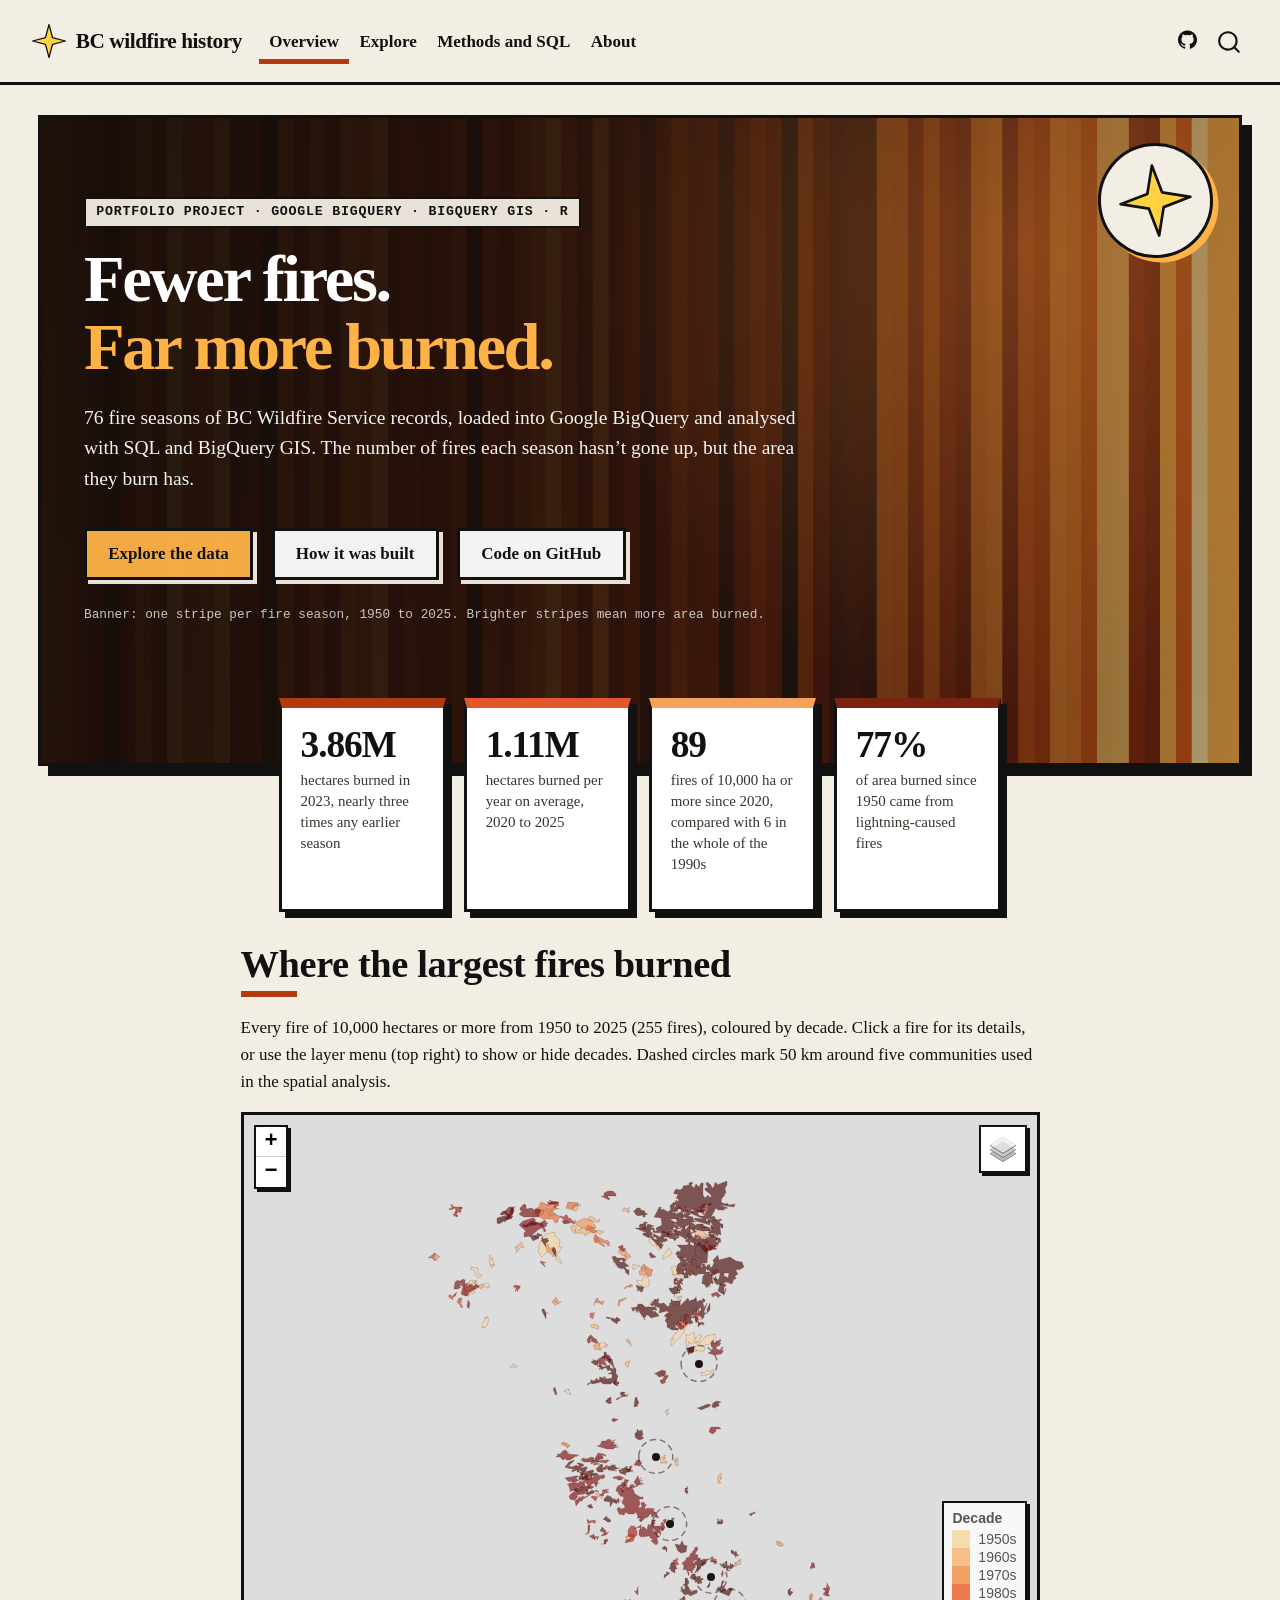
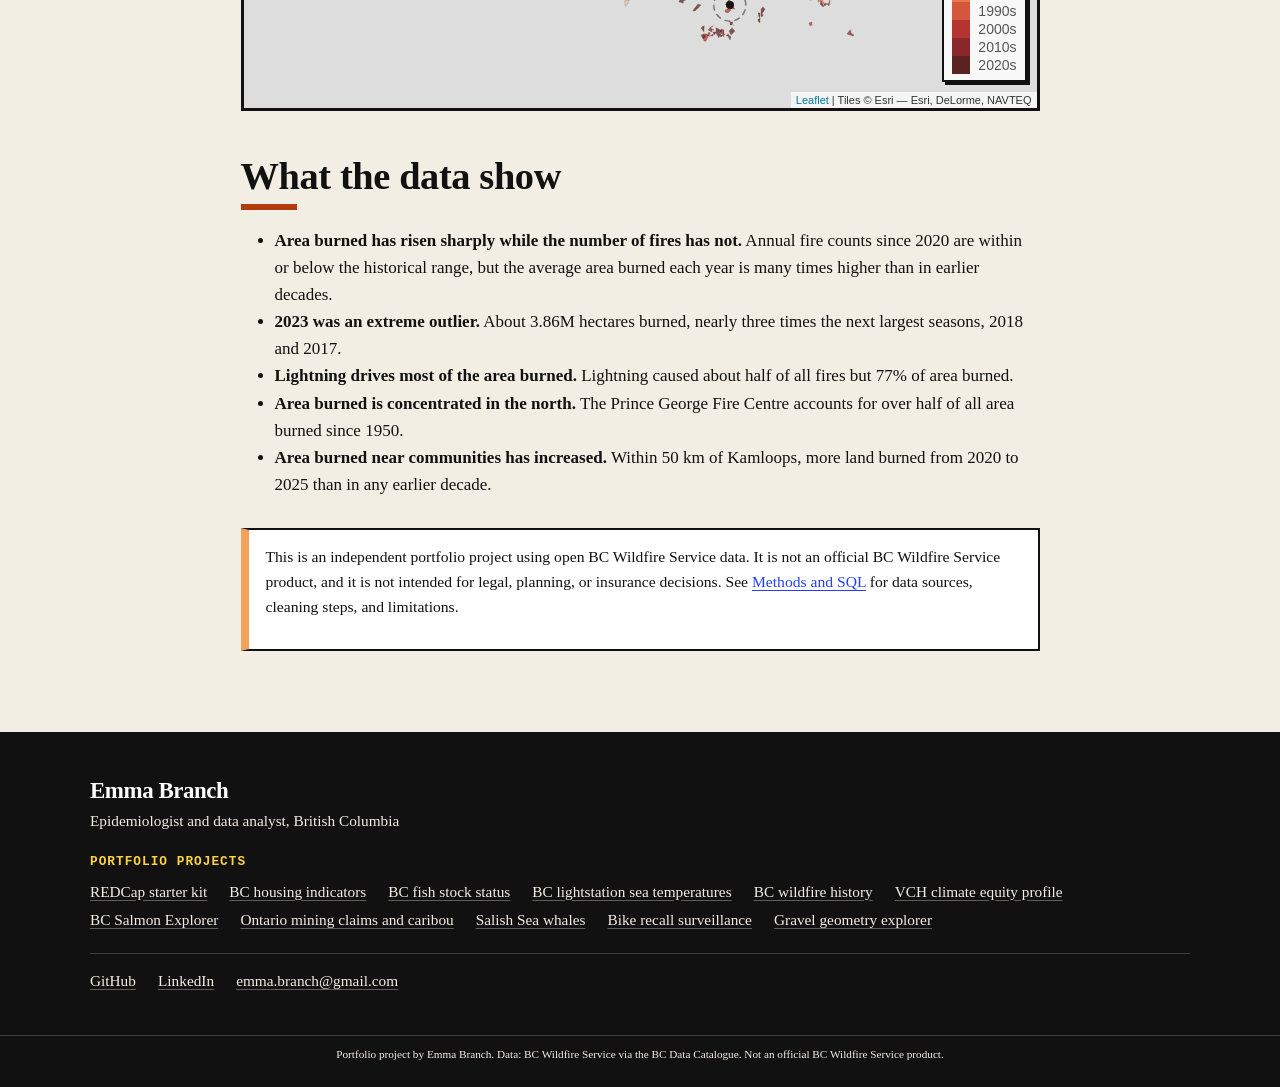
==== commit de6d35e9: "Update brand kit" ====
--- a/docs/index.html
+++ b/docs/index.html
@@ -49,9 +49,9 @@
 <link href="site_libs/quarto-html/quarto-syntax-highlighting-06df27c8158acedd5d263560cd4ba62e.css" rel="stylesheet" class="quarto-color-scheme-extra" id="quarto-text-highlighting-styles">
 <script src="site_libs/bootstrap/bootstrap.min.js"></script>
 <link href="site_libs/bootstrap/bootstrap-icons.css" rel="stylesheet">
-<link href="site_libs/bootstrap/bootstrap-359491f4961cd8e3bfb90f2ac5981165.min.css" rel="stylesheet" append-hash="true" class="quarto-color-scheme" id="quarto-bootstrap" data-mode="light">
-<link href="site_libs/bootstrap/bootstrap-dark-4b53fa679741124ffa3deccbe491bef1.min.css" rel="stylesheet" append-hash="true" class="quarto-color-scheme quarto-color-alternate" id="quarto-bootstrap" data-mode="light">
-<link href="site_libs/bootstrap/bootstrap-359491f4961cd8e3bfb90f2ac5981165.min.css" rel="stylesheet" append-hash="true" class="quarto-color-scheme-extra" id="quarto-bootstrap" data-mode="light">
+<link href="site_libs/bootstrap/bootstrap-75f2a570e05052b770f6661ba317b68e.min.css" rel="stylesheet" append-hash="true" class="quarto-color-scheme" id="quarto-bootstrap" data-mode="light">
+<link href="site_libs/bootstrap/bootstrap-dark-d9c6bc8d4f798bb8bf6bf0f5917f1876.min.css" rel="stylesheet" append-hash="true" class="quarto-color-scheme quarto-color-alternate" id="quarto-bootstrap" data-mode="light">
+<link href="site_libs/bootstrap/bootstrap-75f2a570e05052b770f6661ba317b68e.min.css" rel="stylesheet" append-hash="true" class="quarto-color-scheme-extra" id="quarto-bootstrap" data-mode="light">
 <script id="quarto-search-options" type="application/json">{
   "location": "navbar",
   "copy-button": false,
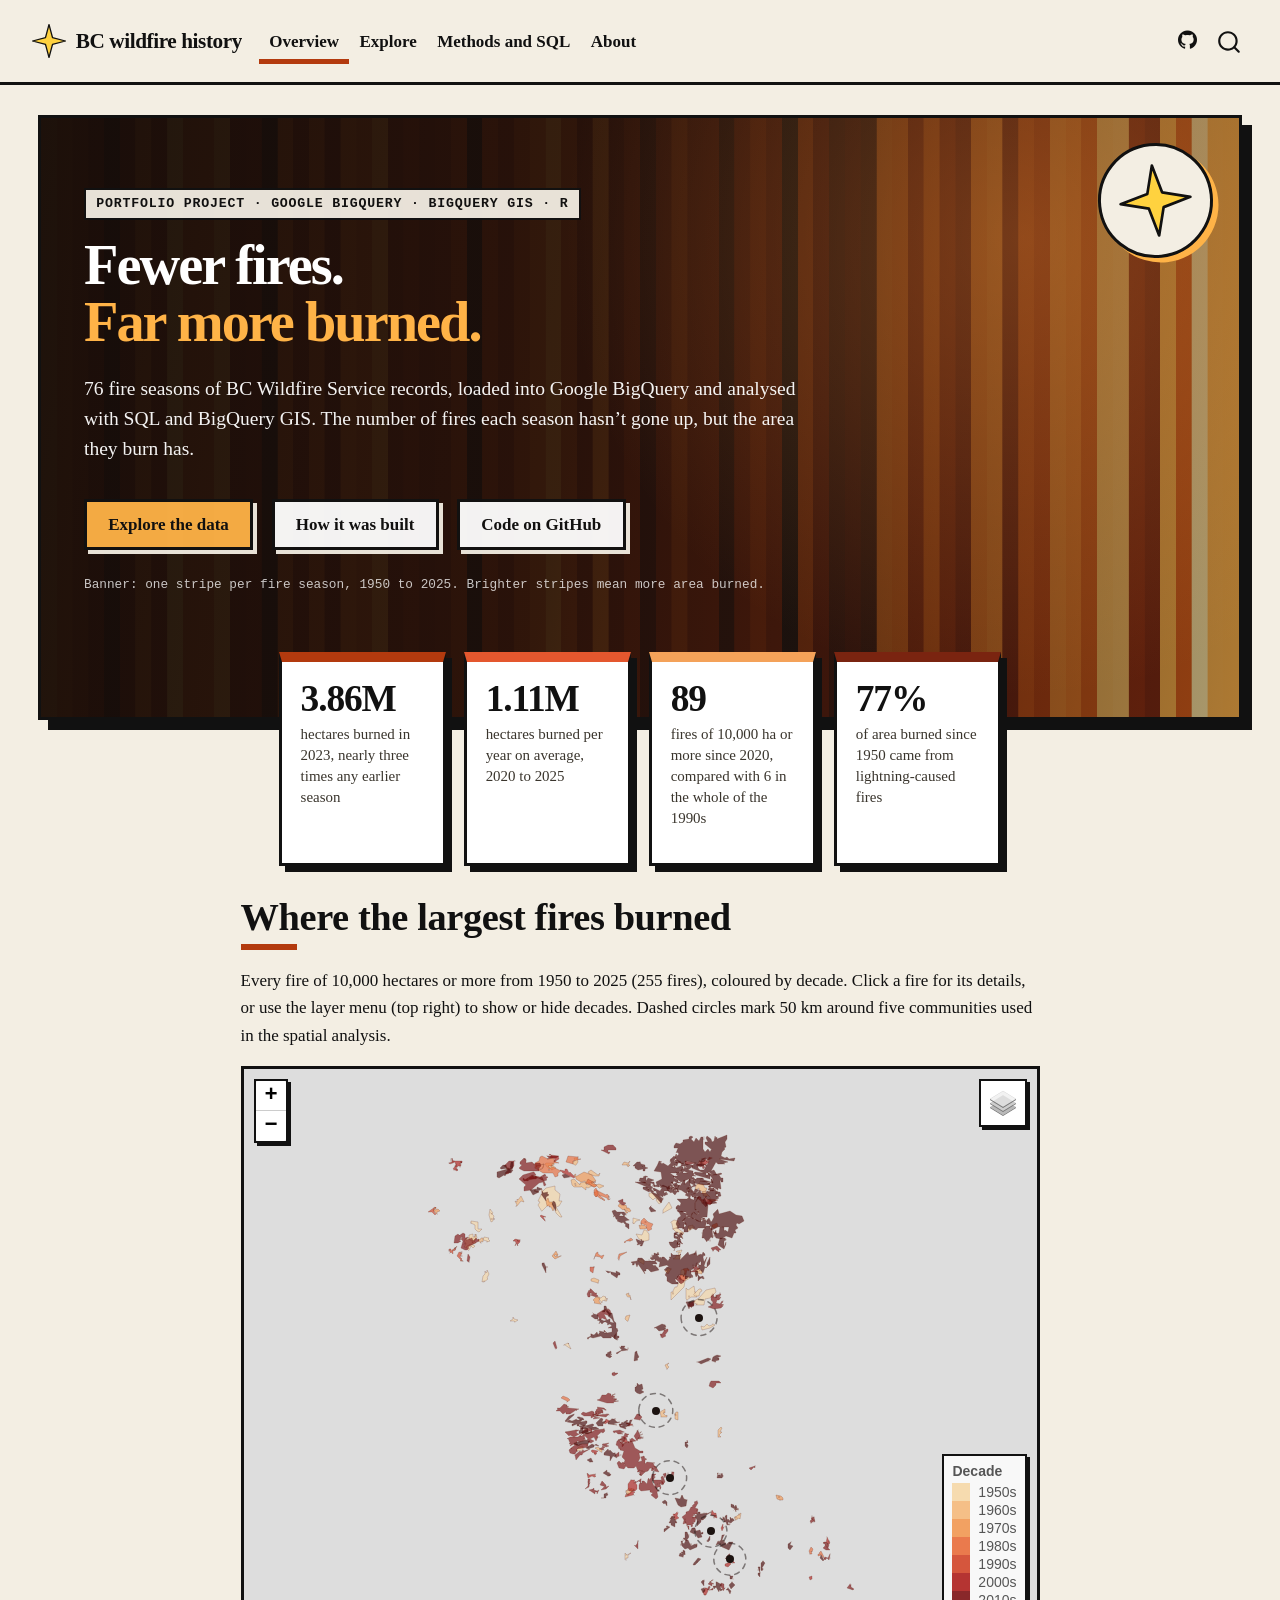
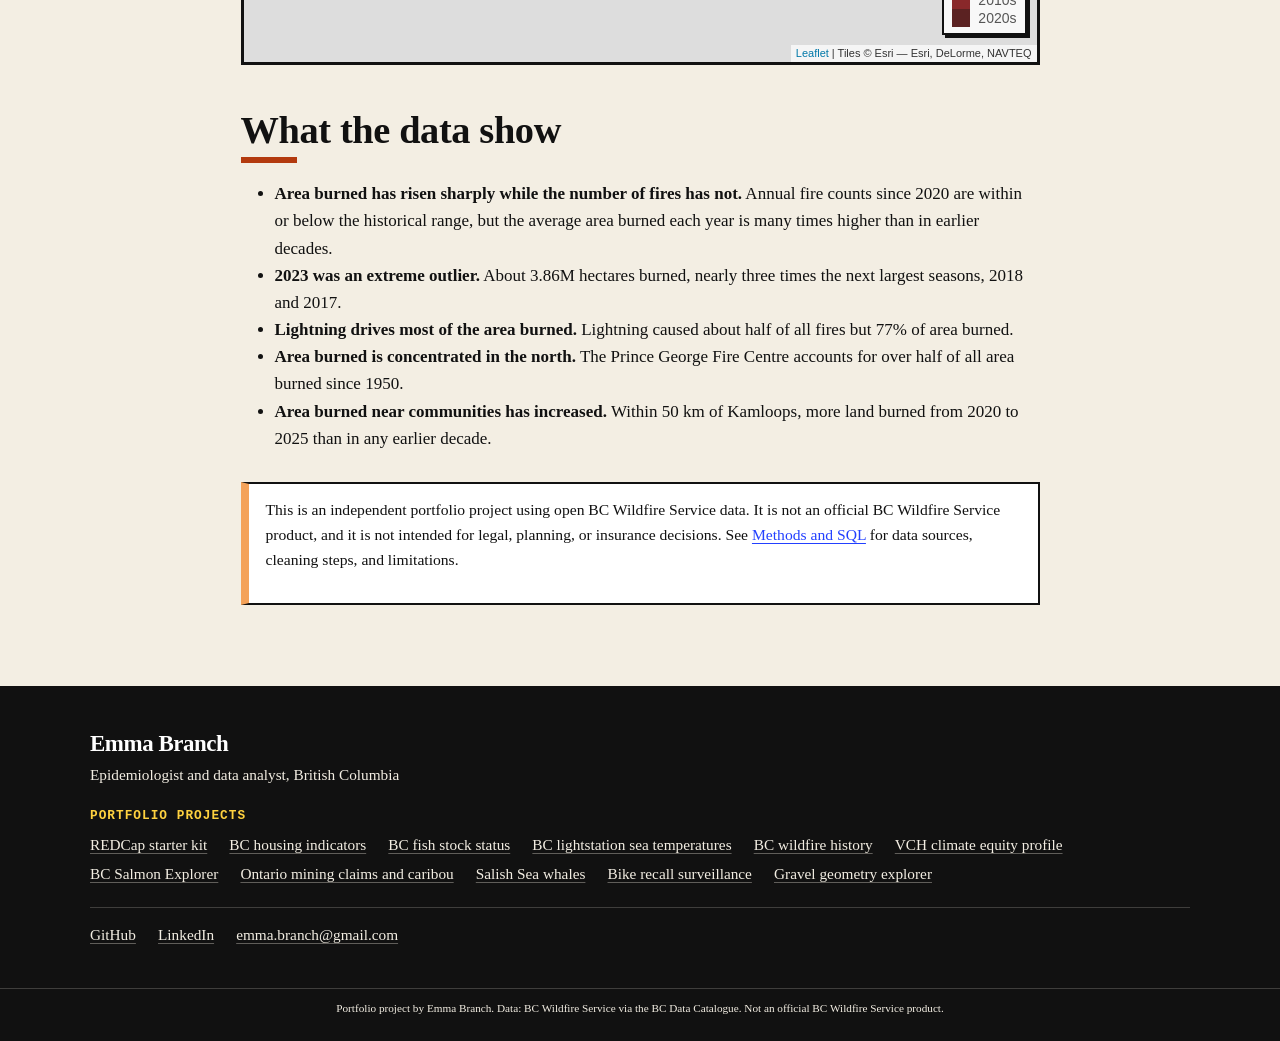
==== commit 00ccabb4: "Update brand kit and tab icon" ====
--- a/docs/index.html
+++ b/docs/index.html
@@ -49,9 +49,9 @@
 <link href="site_libs/quarto-html/quarto-syntax-highlighting-06df27c8158acedd5d263560cd4ba62e.css" rel="stylesheet" class="quarto-color-scheme-extra" id="quarto-text-highlighting-styles">
 <script src="site_libs/bootstrap/bootstrap.min.js"></script>
 <link href="site_libs/bootstrap/bootstrap-icons.css" rel="stylesheet">
-<link href="site_libs/bootstrap/bootstrap-75f2a570e05052b770f6661ba317b68e.min.css" rel="stylesheet" append-hash="true" class="quarto-color-scheme" id="quarto-bootstrap" data-mode="light">
-<link href="site_libs/bootstrap/bootstrap-dark-d9c6bc8d4f798bb8bf6bf0f5917f1876.min.css" rel="stylesheet" append-hash="true" class="quarto-color-scheme quarto-color-alternate" id="quarto-bootstrap" data-mode="light">
-<link href="site_libs/bootstrap/bootstrap-75f2a570e05052b770f6661ba317b68e.min.css" rel="stylesheet" append-hash="true" class="quarto-color-scheme-extra" id="quarto-bootstrap" data-mode="light">
+<link href="site_libs/bootstrap/bootstrap-bda68e72d0314a96c7f48a252947c62f.min.css" rel="stylesheet" append-hash="true" class="quarto-color-scheme" id="quarto-bootstrap" data-mode="light">
+<link href="site_libs/bootstrap/bootstrap-dark-202adbb78f046c2f6ec45daf24684803.min.css" rel="stylesheet" append-hash="true" class="quarto-color-scheme quarto-color-alternate" id="quarto-bootstrap" data-mode="light">
+<link href="site_libs/bootstrap/bootstrap-bda68e72d0314a96c7f48a252947c62f.min.css" rel="stylesheet" append-hash="true" class="quarto-color-scheme-extra" id="quarto-bootstrap" data-mode="light">
 <script id="quarto-search-options" type="application/json">{
   "location": "navbar",
   "copy-button": false,
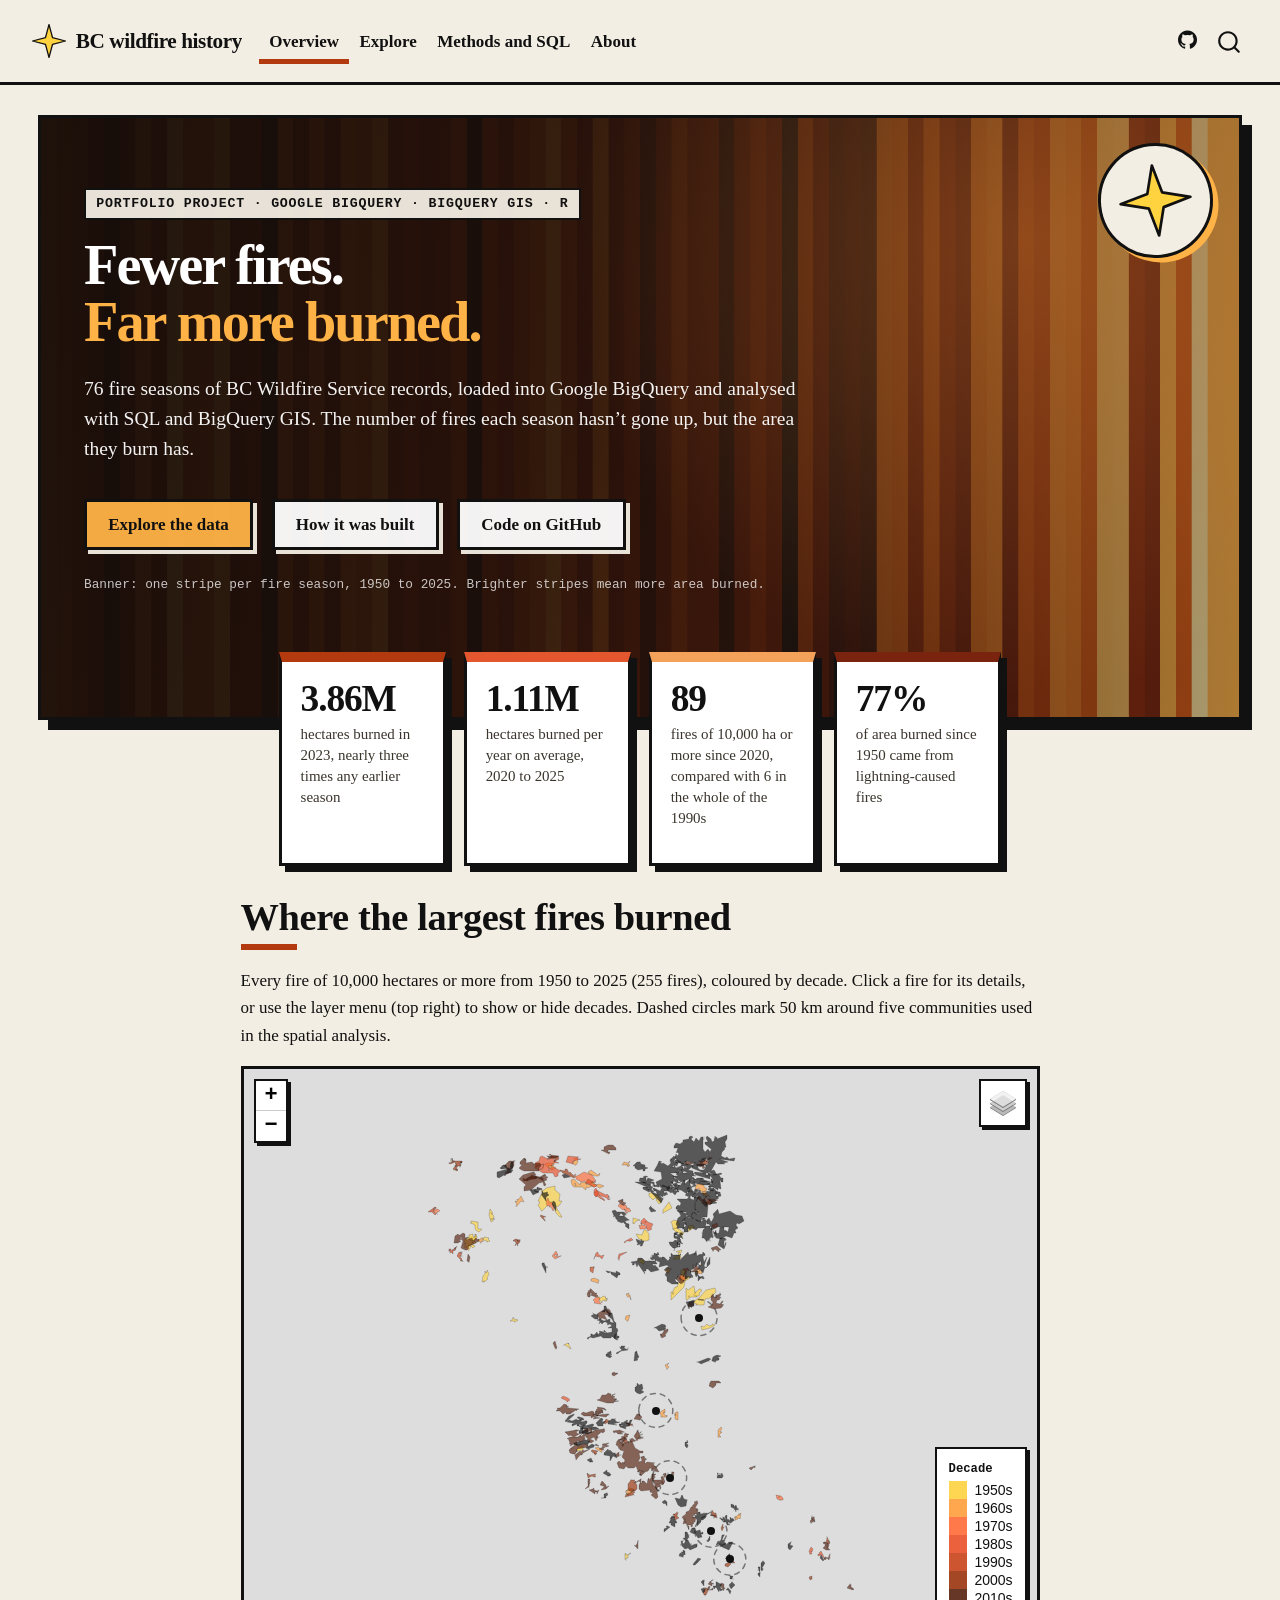
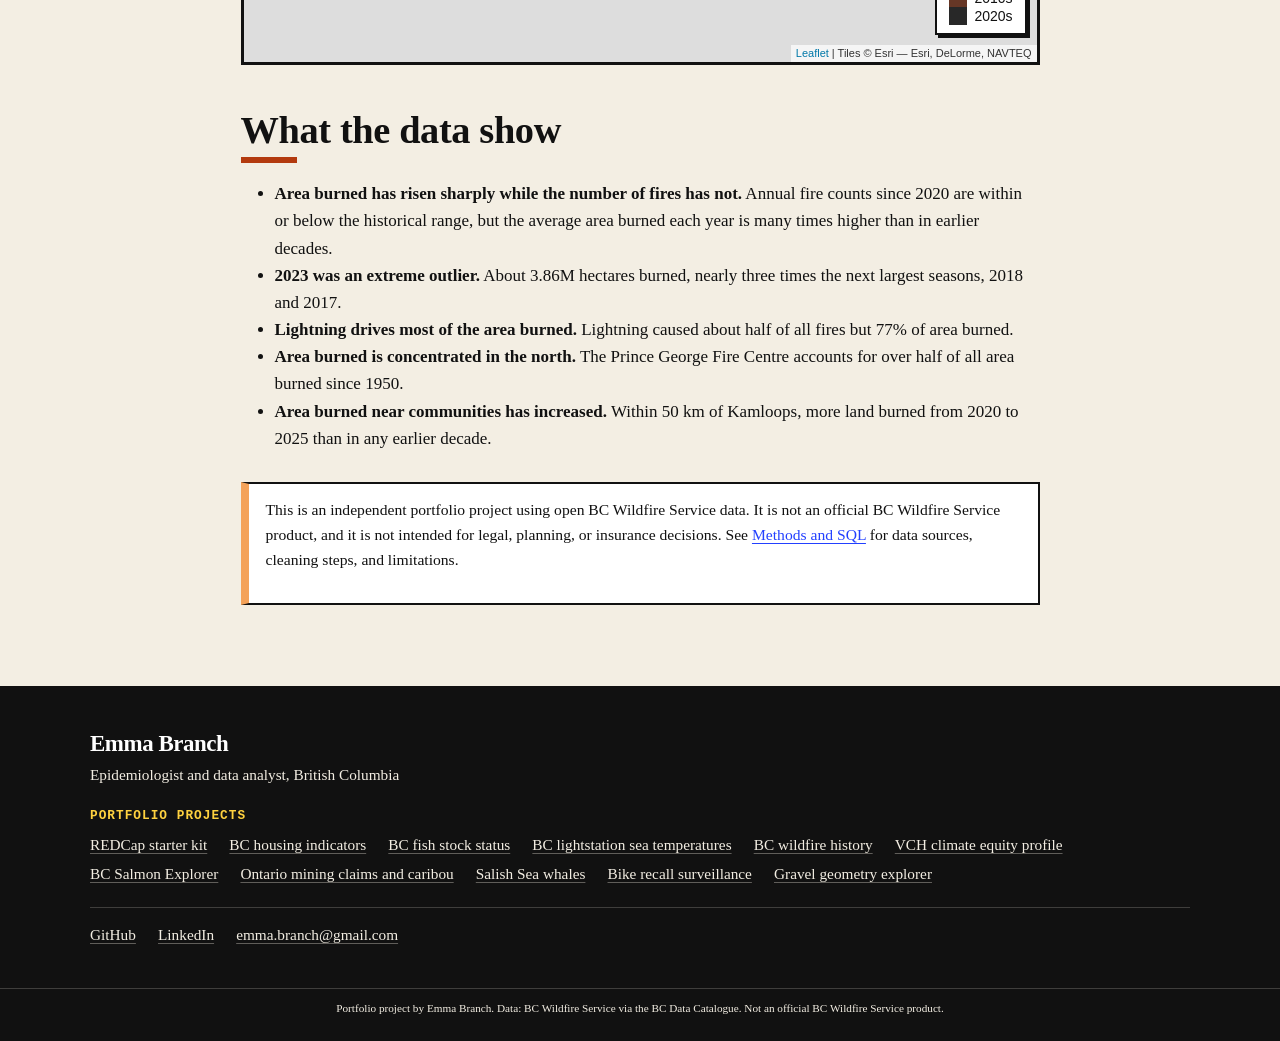
==== commit b208d5dd: "Charts: shared brand chart style and fire colour ramp" ====
--- a/docs/index.html
+++ b/docs/index.html
@@ -49,9 +49,9 @@
 <link href="site_libs/quarto-html/quarto-syntax-highlighting-06df27c8158acedd5d263560cd4ba62e.css" rel="stylesheet" class="quarto-color-scheme-extra" id="quarto-text-highlighting-styles">
 <script src="site_libs/bootstrap/bootstrap.min.js"></script>
 <link href="site_libs/bootstrap/bootstrap-icons.css" rel="stylesheet">
-<link href="site_libs/bootstrap/bootstrap-bda68e72d0314a96c7f48a252947c62f.min.css" rel="stylesheet" append-hash="true" class="quarto-color-scheme" id="quarto-bootstrap" data-mode="light">
-<link href="site_libs/bootstrap/bootstrap-dark-202adbb78f046c2f6ec45daf24684803.min.css" rel="stylesheet" append-hash="true" class="quarto-color-scheme quarto-color-alternate" id="quarto-bootstrap" data-mode="light">
-<link href="site_libs/bootstrap/bootstrap-bda68e72d0314a96c7f48a252947c62f.min.css" rel="stylesheet" append-hash="true" class="quarto-color-scheme-extra" id="quarto-bootstrap" data-mode="light">
+<link href="site_libs/bootstrap/bootstrap-ffae555460ea6e6b9f40700ede4283e6.min.css" rel="stylesheet" append-hash="true" class="quarto-color-scheme" id="quarto-bootstrap" data-mode="light">
+<link href="site_libs/bootstrap/bootstrap-dark-4a3fc4007fa810e1c9c3f0aef0cf8bcc.min.css" rel="stylesheet" append-hash="true" class="quarto-color-scheme quarto-color-alternate" id="quarto-bootstrap" data-mode="light">
+<link href="site_libs/bootstrap/bootstrap-ffae555460ea6e6b9f40700ede4283e6.min.css" rel="stylesheet" append-hash="true" class="quarto-color-scheme-extra" id="quarto-bootstrap" data-mode="light">
 <script id="quarto-search-options" type="application/json">{
   "location": "navbar",
   "copy-button": false,
@@ -190,8 +190,8 @@
 <p>Every fire of 10,000 hectares or more from 1950 to 2025 (255 fires), coloured by decade. Click a fire for its details, or use the layer menu (top right) to show or hide decades. Dashed circles mark 50 km around five communities used in the spatial analysis.</p>
 <div class="cell">
 <div class="cell-output-display">
-<div id="htmlwidget-1b579ea3983a0f449862" style="width:100%;height:599px;" class="leaflet html-widget"></div>
-<script type="application/json" data-for="htmlwidget-1b579ea3983a0f449862">{"x":{"options":{"crs":{"crsClass":"L.CRS.EPSG3857","code":null,"proj4def":null,"projectedBounds":null,"options":{}}},"calls":[{"method":"addProviderTiles","args":["Esri.WorldGrayCanvas",null,null,{"errorTileUrl":"","noWrap":false,"detectRetina":false}]},{"method":"addPolygons","args":[[[[{"lng":[-120.9715,-120.9417,-120.7887,-120.7088,-120.6512,-120.6339,-120.6234,-120.6459,-120.6334,-120.5709,-120.4795,-120.3736,-120.2731,-120.1817,-120.143,-120.1229,-120.1418,-120.1392,-120.1471,-120.2378,-120.4072,-120.4445,-120.5266,-120.6025,-120.6441,-120.7089,-120.8494,-120.9288,-121.0074,-121.0632,-121.0721,-121.0669,-121.0477,-120.9688,-120.9581,-120.9715],"lat":[56.5568,56.55157,56.54892,56.55368,56.56535,56.58015,56.5987,56.66064,56.68846,56.69812,56.70116,56.72884,56.77592,56.81198,56.84476,56.8755,56.92788,56.95945,56.9632,56.96885,56.95381,56.9523,56.92756,56.88139,56.84164,56.80273,56.73156,56.7016,56.67947,56.66871,56.64442,56.61929,56.61324,56.60084,56.58253,56.5568]}]],[[{"lng":[-121.9991,-121.9991,-122.0183,-122.0614,-122.0805,-122.0847,-122.1138,-122.1032,-122.0748,-122.049,-122.0119,-121.9996,-121.9995,-121.9343,-121.8737,-121.8712,-121.8345,-121.7577,-121.6658,-121.6282,-121.5946,-121.586,-121.493,-121.5086,-121.5287,-121.5187,-121.4802,-121.4319,-121.3608,-121.3116,-121.2553,-121.2552,-121.2674,-121.3115,-121.3896,-121.444,-121.465,-121.4575,-121.4313,-121.4205,-121.429,-121.4482,-121.457,-121.4888,-121.5908,-121.6276,-121.6367,-121.6283,-121.6218,-121.6461,-121.6815,-121.6905,-121.7375,-121.7514,-121.7999,-121.8054,-121.8096,-121.8532,-121.8906,-121.9215,-121.9312,-121.9404,-121.96,-121.9643,-121.9614,-121.9715,-121.9991],"lat":[56.87566,56.89697,56.8817,56.86111,56.83121,56.75068,56.70406,56.69442,56.69214,56.70039,56.73356,56.73872,56.75788,56.78071,56.80853,56.8062,56.82013,56.84277,56.89143,56.91459,56.96203,56.99823,56.99801,57.01262,57.06431,57.09196,57.13554,57.16822,57.18777,57.18825,57.20572,57.21493,57.22638,57.24318,57.24863,57.24209,57.2492,57.26936,57.30426,57.35147,57.39372,57.40572,57.41978,57.42541,57.42329,57.41222,57.40211,57.36045,57.34321,57.23354,57.13677,57.09532,57.11211,57.1109,57.03133,57.01233,57.00427,57.00422,56.98134,56.94778,56.9232,56.92319,56.93588,56.93472,56.90611,56.89136,56.87566]},{"lng":[-122.0067,-122.021,-122.0223,-122.0049,-122.0067],"lat":[56.82857,56.82899,56.83748,56.85611,56.82857]}]],[[{"lng":[-121.0071,-121.0163,-121.0046,-121.017,-121.066,-121.0666,-121.0478,-121.1823,-121.2421,-121.3175,-121.3573,-121.3652,-121.3803,-121.408,-121.4195,-121.3812,-121.3598,-121.356,-121.3732,-121.3984,-121.4009,-121.3952,-121.3611,-121.3198,-121.288,-121.2537,-121.208,-121.185,-121.0778,-121.0602,-121.0635,-121.0466,-120.9525,-120.9454,-120.9444,-120.9644,-120.9666,-120.9811,-121.0046,-121.0071],"lat":[56.86917,56.87686,56.9315,56.94507,56.95715,56.97651,57.01382,56.97609,56.94799,56.93171,56.93051,56.93311,56.9695,56.97467,56.96252,56.88049,56.85883,56.77733,56.75737,56.73278,56.70445,56.6981,56.68773,56.6898,56.69735,56.71445,56.74629,56.75094,56.75135,56.74444,56.73201,56.72827,56.75195,56.76307,56.7859,56.82056,56.83646,56.85812,56.87263,56.86917]},{"lng":[-121.2899,-121.2826,-121.277,-121.2899],"lat":[56.76267,56.76701,56.765,56.76267]}]],[[{"lng":[-120.2921,-120.4297,-120.4654,-120.5046,-120.5182,-120.5311,-120.5492,-120.5804,-120.5846,-120.6438,-120.6552,-120.6533,-120.6457,-120.6654,-120.6761,-120.717,-120.7405,-120.7474,-120.7311,-120.7333,-120.7191,-120.6752,-120.6563,-120.6259,-120.5542,-120.507,-120.4956,-120.4626,-120.4173,-120.3777,-120.359,-120.3524,-120.3344,-120.3232,-120.2878,-120.2588,-120.222,-120.2039,-120.1428,-120.2345,-120.2458,-120.252,-120.2921],"lat":[56.06885,56.05689,56.06098,56.08082,56.09373,56.0824,56.07925,56.0572,56.04901,56.03122,56.03909,56.04791,56.05657,56.06208,56.07405,56.05662,56.05373,56.0371,55.99842,55.96154,55.95973,55.96772,55.97704,55.97085,56.00136,56.00094,56.00841,56.00748,55.99372,56.004,56.00996,56.00445,56.02586,56.02854,56.02807,56.04019,56.0435,56.05594,56.08085,56.09726,56.09365,56.08524,56.06885]}]],[[{"lng":[-131.0743,-131.0831,-131.0711,-131.073,-131.1283,-131.179,-131.1798,-131.1507,-131.1085,-131.0787,-131.0341,-131.0296,-131.0007,-131.004,-130.9381,-130.8822,-130.87,-130.7971,-130.7629,-130.7068,-130.6679,-130.6595,-130.6607,-130.662,-130.6908,-130.7027,-130.7299,-130.759,-130.7733,-130.7814,-130.8003,-130.8402,-130.8351,-130.842,-130.8327,-130.7882,-130.7883,-130.7827,-130.7701,-130.772,-130.7597,-130.7477,-130.757,-130.8719,-130.8992,-130.9271,-130.9826,-131.1142,-131.1512,-131.1908,-131.2111,-131.2118,-131.1941,-131.1767,-131.1518,-131.1513,-131.1003,-131.0932,-131.1155,-131.0943,-131.1077,-131.1423,-131.1968,-131.1901,-131.0743],"lat":[57.99861,57.98666,57.98856,57.98395,57.95963,57.95084,57.94595,57.94288,57.91807,57.93247,57.94842,57.95993,57.96952,57.98841,57.9831,57.99408,58.00026,58.0074,58.00636,57.99751,58.00082,58.01759,58.03252,58.0397,58.05431,58.07171,58.07457,58.04894,58.04447,58.03489,58.0318,58.03451,58.05095,58.05605,58.0665,58.09259,58.10495,58.11162,58.1155,58.12497,58.14178,58.1473,58.15561,58.15919,58.15629,58.1416,58.13867,58.13139,58.12099,58.10339,58.1058,58.1009,58.09071,58.05866,58.05313,58.04853,58.04209,58.03928,58.02557,58.02116,58.01586,58.01066,58.00845,57.99816,57.99861]}]],[[{"lng":[-130.7477,-130.7646,-130.7705,-130.7797,-130.7888,-130.7864,-130.8378,-130.8337,-130.8383,-130.7892,-130.7792,-130.7753,-130.7634,-130.7211,-130.6983,-130.6761,-130.6664,-130.6447,-130.6432,-130.6232,-130.6161,-130.5913,-130.6132,-130.6212,-130.6143,-130.6005,-130.5956,-130.6172,-130.666,-130.7169,-130.7113,-130.7395,-130.7556,-130.7477],"lat":[58.1473,58.13224,58.11176,58.11079,58.10207,58.09175,58.05869,58.04263,58.03625,58.03566,58.03808,58.04646,58.04976,58.08157,58.10942,58.11715,58.12243,58.12239,58.12528,58.12148,58.11725,58.11811,58.13367,58.15398,58.16757,58.18009,58.204,58.21756,58.22993,58.1917,58.18113,58.1627,58.15648,58.1473]}]],[[{"lng":[-124.0766,-124.0653,-124.0409,-124.0424,-124.0406,-124.0328,-124.0265,-124.0194,-124.0166,-124.0088,-123.9951,-123.9862,-124.0046,-124.0046,-123.9724,-123.9549,-123.956,-123.9342,-123.9162,-123.8896,-123.8491,-123.8435,-123.8506,-123.8489,-123.8786,-123.8914,-123.9082,-123.9055,-123.9269,-123.9307,-123.9766,-123.9822,-123.9941,-124.003,-124.0027,-124.0168,-124.036,-124.036,-124.0763,-124.083,-124.074,-124.0785,-124.0657,-124.0718,-124.0675,-124.0593,-124.0627,-124.0457,-124.051,-124.0608,-124.0572,-124.0703,-124.0834,-124.0859,-124.0766],"lat":[49.87748,49.8817,49.92286,49.92862,49.93194,49.91012,49.9151,49.90939,49.90363,49.90544,49.92872,49.93286,49.95555,49.98262,49.9994,50.00805,50.02085,50.02205,50.03103,50.03829,50.05366,50.06866,50.06749,50.07557,50.06282,50.07748,50.06246,50.05411,50.048,50.04079,50.0355,50.02886,50.03229,50.04091,50.01656,50.03124,50.04037,50.06117,50.06354,50.05541,50.0338,50.01904,50.01392,50.0032,49.99658,49.99865,49.99632,49.99033,49.98174,49.93819,49.91943,49.90448,49.89937,49.88863,49.87748]},{"lng":[-124.0593,-124.0526,-124.0485,-124.0593],"lat":[49.99865,50.00042,49.99744,49.99865]}]],[[{"lng":[-130.9783,-130.9315,-130.8966,-130.8805,-130.8738,-130.908,-130.907,-130.8988,-130.8676,-130.8521,-130.7999,-130.7776,-130.7502,-130.709,-130.6904,-130.6961,-130.7255,-130.7386,-130.8686,-130.9052,-130.9367,-130.9455,-130.9694,-130.9944,-131.0296,-131.0386,-131.0929,-131.1068,-131.0721,-130.985,-130.9851,-130.9783],"lat":[57.87479,57.88405,57.89979,57.90144,57.9145,57.94661,57.95527,57.96085,57.95262,57.93957,57.91894,57.92817,57.93256,57.9504,57.97197,57.98026,57.98563,57.99669,58.00419,58.00082,57.98888,57.9902,57.97548,57.97374,57.95993,57.94467,57.92753,57.91829,57.90632,57.89314,57.877,57.87479]}]],[[{"lng":[-121.7464,-121.7347,-121.622,-121.6276,-121.6496,-121.6885,-121.6787,-121.6487,-121.6491,-121.6274,-121.614,-121.6774,-121.8029,-121.8602,-121.8631,-121.8494,-121.7921,-121.733,-121.6815,-121.6771,-121.6892,-121.7674,-121.7696,-121.7181,-121.7226,-121.7591,-121.7817,-121.7989,-121.7978,-121.8119,-121.8524,-121.8704,-121.8686,-121.8539,-121.8591,-121.9111,-121.97,-121.9849,-121.9713,-121.898,-121.8394,-121.7764,-121.7629,-121.7464],"lat":[57.64589,57.67243,57.67568,57.6863,57.69883,57.77515,57.79017,57.80445,57.81768,57.85033,57.86225,57.86327,57.85102,57.83572,57.83224,57.82398,57.83266,57.84193,57.84166,57.83133,57.82291,57.79828,57.78819,57.73756,57.72631,57.7261,57.74582,57.74313,57.73249,57.73269,57.74943,57.74587,57.73696,57.7264,57.71227,57.69959,57.68572,57.67527,57.66441,57.67923,57.68159,57.67448,57.64694,57.64589]}]],[[{"lng":[-123.2251,-123.1621,-123.0525,-123.0398,-123.0455,-123.041,-123.0267,-123.0305,-123.0507,-123.0518,-123.0301,-123.0467,-123.0781,-123.1312,-123.1638,-123.1985,-123.2479,-123.2587,-123.2636,-123.2756,-123.2898,-123.2958,-123.312,-123.3525,-123.3764,-123.4152,-123.464,-123.5266,-123.5791,-123.602,-123.5984,-123.5831,-123.5853,-123.564,-123.565,-123.5487,-123.5551,-123.5485,-123.5466,-123.5429,-123.5212,-123.5194,-123.5027,-123.4642,-123.4385,-123.3791,-123.266,-123.2251],"lat":[58.07163,58.0897,58.1068,58.12036,58.13039,58.15456,58.17358,58.19513,58.20971,58.21919,58.24054,58.2606,58.27427,58.29016,58.33171,58.34135,58.33024,58.32071,58.30402,58.30053,58.28581,58.25819,58.24664,58.24389,58.22828,58.21835,58.21902,58.23948,58.24445,58.23919,58.22914,58.2246,58.21568,58.19162,58.17925,58.16724,58.15454,58.15,58.13678,58.13076,58.12539,58.12079,58.12086,58.13107,58.12685,58.09317,58.08297,58.07163]}]],[[{"lng":[-122.4409,-122.4229,-122.3627,-122.3504,-122.3136,-122.1956,-122.122,-122.0697,-122.0404,-122.0319,-122.0633,-122.1093,-122.1189,-122.1371,-122.1619,-122.1706,-122.1944,-122.2298,-122.2781,-122.3993,-122.4251,-122.4497,-122.4409],"lat":[58.72342,58.71146,58.72426,58.73212,58.74304,58.7646,58.78873,58.81415,58.842,58.87287,58.89453,58.91148,58.93099,58.9467,58.97186,58.97374,58.96473,58.91668,58.8766,58.81643,58.79494,58.75187,58.72342]}]],[[{"lng":[-121.9904,-121.9666,-121.9557,-121.9404,-121.932,-121.9125,-121.9037,-121.8797,-121.8734,-121.8501,-121.8456,-121.8171,-121.8097,-121.7951,-121.7833,-121.7501,-121.7551,-121.763,-121.7787,-121.7721,-121.7419,-121.7385,-121.7147,-121.6902,-121.6728,-121.6694,-121.6454,-121.6482,-121.6711,-121.6554,-121.6607,-121.6454,-121.6351,-121.6356,-121.6217,-121.6326,-121.6246,-121.6144,-121.5886,-121.5807,-121.5948,-121.5866,-121.5236,-121.5255,-121.5636,-121.7116,-121.7628,-121.7907,-121.8589,-121.8997,-121.9707,-121.9904],"lat":[58.35255,58.3302,58.31527,58.31217,58.30415,58.30366,58.29305,58.28883,58.28253,58.28465,58.29042,58.28134,58.28454,58.28172,58.29099,58.28538,58.27902,58.28158,58.27402,58.26657,58.25749,58.24454,58.23544,58.24102,58.23735,58.22297,58.21358,58.20896,58.20828,58.19683,58.18385,58.17586,58.17302,58.1687,58.16301,58.14424,58.146,58.13885,58.13695,58.16088,58.18184,58.20664,58.25328,58.26623,58.28909,58.32298,58.35299,58.37763,58.39431,58.38952,58.36387,58.35255]}]],[[{"lng":[-123.2787,-123.2574,-123.2495,-123.2598,-123.2527,-123.2594,-123.3107,-123.3469,-123.4243,-123.4925,-123.5134,-123.5145,-123.4866,-123.3676,-123.3404,-123.308,-123.2787],"lat":[57.54255,57.56646,57.58601,57.6135,57.63158,57.65165,57.65331,57.65071,57.65292,57.638,57.61554,57.59847,57.58498,57.54823,57.53992,57.53867,57.54255]}]],[[{"lng":[-127.7693,-127.7035,-127.681,-127.6674,-127.5847,-127.538,-127.5073,-127.4768,-127.4487,-127.3884,-127.3456,-127.3117,-127.2606,-127.2484,-127.2146,-127.2053,-127.2026,-127.1513,-127.0715,-127.0487,-127.0201,-126.9851,-126.9471,-126.8822,-126.8911,-126.9107,-126.924,-126.9463,-126.9633,-127.0045,-127.0206,-127.015,-127.0308,-127.0879,-127.0838,-127.0669,-127.0667,-127.1097,-127.0831,-127.0868,-127.1242,-127.1232,-127.0738,-127.0063,-126.9563,-126.9307,-126.8875,-126.986,-126.9737,-126.941,-126.937,-126.9772,-126.974,-127.0022,-127.0106,-127.0105,-127.122,-127.1594,-127.1791,-127.178,-127.1615,-127.161,-127.1409,-127.1528,-127.1807,-127.2068,-127.2169,-127.3103,-127.3558,-127.4179,-127.4511,-127.4753,-127.5014,-127.532,-127.5828,-127.5904,-127.6041,-127.6171,-127.6456,-127.6806,-127.6998,-127.7454,-127.7789,-127.7963,-127.803,-127.7793,-127.7594,-127.7583,-127.7696,-127.7465,-127.7812,-127.8144,-127.8521,-127.8669,-127.8828,-127.8672,-127.873,-127.8693,-127.8921,-127.9116,-127.9189,-127.9067,-127.921,-127.9187,-127.9008,-127.8809,-127.8621,-127.8581,-127.862,-127.9066,-127.9177,-127.8949,-127.8961,-127.8781,-127.8747,-127.8527,-127.8404,-127.8251,-127.8253,-127.8103,-127.7693],"lat":[58.77639,58.78455,58.79627,58.8106,58.83797,58.86314,58.8826,58.90695,58.92182,58.91734,58.93763,58.93381,58.90952,58.87384,58.84127,58.8194,58.79583,58.72957,58.69601,58.68129,58.64988,58.63197,58.63129,58.64146,58.64896,58.65016,58.67319,58.68015,58.70233,58.71509,58.73324,58.75191,58.76259,58.76504,58.77279,58.7808,58.78625,58.79701,58.81562,58.82569,58.83959,58.85654,58.87337,58.88526,58.91214,58.9319,59.00077,59.00063,59.01738,59.03872,59.04591,59.11912,59.15477,59.17282,59.17481,59.17167,59.22162,59.22891,59.23815,59.24997,59.26948,59.27985,59.30373,59.3266,59.33401,59.32388,59.32576,59.30727,59.30609,59.29376,59.2893,59.29272,59.28749,59.29515,59.29592,59.29237,59.29276,59.26006,59.23405,59.22525,59.22903,59.25895,59.29594,59.29917,59.28613,59.23922,59.21241,59.20436,59.18233,59.15643,59.10732,59.09767,59.07903,59.07913,59.06596,59.0535,59.04305,59.02266,59.02438,59.02642,59.01913,59.00921,58.9952,58.98948,58.98914,58.99544,58.98907,58.96376,58.94595,58.90065,58.89292,58.88337,58.87159,58.86982,58.85773,58.85452,58.84729,58.81448,58.79379,58.7857,58.77639]}]],[[{"lng":[-122.0483,-122.0426,-122.0138,-122.0034,-122.0147,-122.008,-121.98,-121.9795,-121.9039,-121.8412,-121.8077,-121.772,-121.7493,-121.7317,-121.681,-121.6742,-121.7543,-121.7739,-121.7511,-121.7551,-121.7671,-121.7841,-121.8256,-121.8488,-121.8617,-121.9095,-121.933,-121.9513,-121.969,-122.0008,-122.0053,-122.0464,-122.0589,-122.0483],"lat":[58.48042,58.45396,58.41262,58.40518,58.38469,58.36082,58.34482,58.34195,58.35265,58.36588,58.38388,58.4137,58.45555,58.46427,58.47112,58.4795,58.49918,58.51595,58.55106,58.55972,58.556,58.54163,58.5351,58.53833,58.53461,58.54136,58.55208,58.55213,58.55707,58.54908,58.53179,58.53218,58.52039,58.48042]}]],[[{"lng":[-130.2915,-130.2403,-130.1605,-130.1376,-130.1176,-130.126,-130.15,-130.1026,-130.0877,-130.0798,-130.106,-130.1487,-130.15,-130.1336,-130.1366,-130.1593,-130.1581,-130.1739,-130.1822,-130.1798,-130.1941,-130.2112,-130.2201,-130.2207,-130.2396,-130.2512,-130.2575,-130.2646,-130.2652,-130.2903,-130.3088,-130.3269,-130.3594,-130.36,-130.3817,-130.3695,-130.3912,-130.3736,-130.3836,-130.3731,-130.3507,-130.3495,-130.325,-130.3216,-130.304,-130.2915],"lat":[57.10093,57.11238,57.16224,57.18622,57.1958,57.20641,57.21896,57.28563,57.29289,57.31076,57.33251,57.34382,57.35302,57.35799,57.37149,57.37801,57.38808,57.38283,57.37531,57.35403,57.33613,57.33605,57.34464,57.35615,57.33247,57.37154,57.37727,57.35106,57.2985,57.28419,57.26483,57.25612,57.19699,57.18088,57.16985,57.16041,57.14708,57.14145,57.12611,57.12127,57.12598,57.11735,57.11775,57.12783,57.12504,57.10093]}]],[[{"lng":[-130.8478,-130.8189,-130.8039,-130.7886,-130.7534,-130.7258,-130.7077,-130.7012,-130.7073,-130.6954,-130.6866,-130.695,-130.7058,-130.703,-130.7054,-130.7007,-130.7001,-130.6806,-130.6785,-130.6723,-130.6557,-130.6464,-130.6347,-130.6249,-130.6091,-130.5324,-130.4876,-130.4028,-130.3972,-130.4069,-130.4383,-130.4359,-130.4512,-130.4714,-130.4754,-130.4861,-130.5081,-130.5246,-130.5393,-130.5614,-130.5529,-130.5267,-130.512,-130.5382,-130.5592,-130.5381,-130.5821,-130.5848,-130.5706,-130.5515,-130.5592,-130.5695,-130.5553,-130.5604,-130.5534,-130.559,-130.56,-130.5876,-130.5923,-130.6129,-130.7036,-130.6986,-130.7094,-130.7543,-130.7763,-130.7975,-130.8152,-130.8275,-130.8496,-130.8722,-130.8843,-130.8938,-130.8906,-130.8551,-130.8549,-130.8478],"lat":[58.50136,58.46131,58.46465,58.45303,58.45056,58.45029,58.43699,58.42384,58.41343,58.41241,58.3829,58.37361,58.37378,58.37151,58.3643,58.36464,58.35746,58.35596,58.34505,58.34311,58.33382,58.31553,58.31336,58.29939,58.29382,58.28606,58.32739,58.36428,58.36981,58.37315,58.36819,58.37655,58.37178,58.35718,58.34794,58.35213,58.34871,58.3514,58.33427,58.3415,58.36401,58.36719,58.38202,58.38718,58.38723,58.40385,58.43066,58.445,58.45177,58.45314,58.47978,58.48139,58.50109,58.50579,58.52435,58.52922,58.53382,58.52744,58.50863,58.50957,58.53037,58.53125,58.53813,58.52221,58.52361,58.51551,58.51979,58.5143,58.52893,58.53003,58.53605,58.52913,58.52453,58.51367,58.50015,58.50136]}]],[[{"lng":[-121.0064,-120.9389,-120.8854,-120.8657,-120.843,-120.8314,-120.8143,-120.736,-120.7229,-120.6862,-120.7064,-120.759,-120.8424,-120.8754,-120.8876,-120.9533,-120.9772,-120.9788,-121.0129,-121.0574,-121.0721,-121.067,-121.0579,-121.0064],"lat":[56.78185,56.77283,56.77697,56.78656,56.81874,56.85351,56.86628,56.88639,56.88206,56.90587,56.92205,56.94022,56.95398,56.93916,56.92842,56.89531,56.88521,56.89078,56.87389,56.86034,56.85078,56.82969,56.81467,56.78185]}]],[[{"lng":[-124.9878,-124.9321,-124.9106,-124.9022,-124.9143,-124.911,-124.9295,-124.9202,-124.8279,-124.8521,-124.8443,-124.8709,-124.8431,-124.9093,-124.9578,-124.9662,-124.9322,-124.9353,-124.9515,-124.9764,-124.9271,-124.9318,-125.0268,-125.0374,-125.0518,-125.0785,-125.0847,-125.0935,-125.0918,-125.1434,-125.1463,-125.173,-125.1767,-125.2101,-125.2148,-125.2048,-125.265,-125.2962,-125.3013,-125.297,-125.3166,-125.3209,-125.3128,-125.2751,-125.2735,-125.2955,-125.2877,-125.2608,-125.1873,-125.1771,-125.1638,-125.1523,-125.1523,-125.1485,-125.1583,-125.1441,-125.1637,-125.1649,-125.1579,-125.1269,-125.1051,-125.0989,-125.033,-125.0079,-124.9941,-124.9883,-124.9878],"lat":[56.65791,56.66453,56.66347,56.67391,56.67453,56.68398,56.69256,56.70184,56.7066,56.71198,56.71721,56.71825,56.72531,56.7276,56.71842,56.72849,56.74194,56.74597,56.74185,56.75184,56.75814,56.76245,56.75673,56.76099,56.77657,56.7667,56.75442,56.75491,56.74678,56.73754,56.74567,56.75035,56.75731,56.7564,56.76217,56.77682,56.77274,56.77914,56.77647,56.77331,56.77166,56.76783,56.75801,56.75198,56.74268,56.73868,56.72303,56.7233,56.70538,56.70636,56.69251,56.67661,56.65274,56.65074,56.64453,56.63739,56.6241,56.61477,56.60349,56.6067,56.62787,56.6454,56.67137,56.66638,56.67641,56.66918,56.65791]}]],[[{"lng":[-129.9567,-129.9314,-129.9041,-129.9005,-129.9107,-129.9388,-129.9664,-130.0196,-130.038,-130.0494,-130.0596,-130.0829,-130.0821,-130.0525,-130.0216,-130.0414,-130.0253,-130.035,-130.0579,-130.031,-130.0225,-130.0266,-130.0204,-130.0357,-130.0328,-130.0414,-130.0285,-130.0277,-130.0158,-130.0099,-130.0114,-129.97,-129.966,-129.9388,-129.9269,-129.9088,-129.8802,-129.8825,-129.914,-129.9207,-129.9103,-129.8264,-129.8241,-129.8371,-129.8901,-129.8994,-129.8952,-129.9001,-129.914,-129.9067,-129.8407,-129.8426,-129.9428,-129.9659,-130.0003,-129.9747,-129.9567],"lat":[58.70991,58.72285,58.72859,58.73752,58.75108,58.76753,58.77649,58.80362,58.80042,58.79636,58.79893,58.78249,58.76408,58.74199,58.7275,58.71776,58.71794,58.70117,58.68789,58.66867,58.64005,58.63302,58.62208,58.59384,58.58351,58.57055,58.55647,58.54805,58.54211,58.53904,58.53128,58.52433,58.52634,58.522,58.52371,58.53436,58.545,58.55739,58.55713,58.56895,58.57557,58.58876,58.59855,58.59914,58.59371,58.59718,58.61389,58.62542,58.63408,58.6479,58.65476,58.66427,58.67848,58.70847,58.71713,58.71482,58.70991]},{"lng":[-129.9697,-129.9928,-129.9917,-129.9747,-129.9573,-129.9564,-129.9697],"lat":[58.58485,58.59769,58.6045,58.60156,58.6053,58.58801,58.58485]}]],[[{"lng":[-130.9436,-130.916,-130.8967,-130.8703,-130.8511,-130.8247,-130.7994,-130.7239,-130.7086,-130.7054,-130.6934,-130.6616,-130.6361,-130.6643,-130.6438,-130.6345,-130.6419,-130.6592,-130.6792,-130.711,-130.7032,-130.724,-130.7142,-130.7432,-130.7539,-130.7622,-130.793,-130.7955,-130.7827,-130.7865,-130.798,-130.8134,-130.8529,-130.8891,-130.9443,-130.9677,-130.9727,-130.953,-130.9597,-130.9702,-130.9436],"lat":[58.13987,58.10954,58.10487,58.10919,58.09705,58.09275,58.08238,58.08929,58.10499,58.1125,58.11522,58.15841,58.1771,58.19316,58.19828,58.21678,58.22388,58.22714,58.24329,58.24868,58.22721,58.19737,58.17966,58.16323,58.16513,58.17768,58.18998,58.20374,58.2289,58.23202,58.22643,58.20728,58.20597,58.21648,58.21097,58.213,58.20892,58.19736,58.17084,58.15893,58.13987]}]],[[{"lng":[-126.2104,-126.1584,-126.1436,-126.1083,-126.0991,-126.0798,-126.0211,-125.9632,-125.9694,-125.9766,-125.9735,-125.936,-125.949,-125.9832,-125.996,-126.0198,-126.0154,-125.9964,-125.9915,-125.944,-125.9459,-125.9291,-125.9377,-125.9703,-125.9855,-126.0102,-126.0503,-126.0509,-126.0659,-126.1053,-126.1172,-126.1159,-126.1307,-126.1395,-126.1753,-126.2025,-126.2139,-126.2263,-126.216,-126.2259,-126.2262,-126.237,-126.2332,-126.2386,-126.2437,-126.2459,-126.2372,-126.2327,-126.2187,-126.2104],"lat":[52.84728,52.85756,52.87115,52.87445,52.87967,52.88262,52.88111,52.88536,52.89196,52.89223,52.89483,52.89727,52.90586,52.90862,52.90339,52.91424,52.92059,52.92758,52.93595,52.9465,52.95369,52.9598,52.97589,52.98701,52.98753,52.97678,52.96712,52.95963,52.9518,52.95309,52.947,52.95046,52.94753,52.95325,52.92604,52.92508,52.91035,52.90195,52.8994,52.89158,52.8838,52.8757,52.8737,52.86244,52.86502,52.85493,52.85582,52.84864,52.85215,52.84728]}]],[[{"lng":[-121.2704,-121.1935,-121.1576,-121.1204,-121.0945,-121.0459,-121.0952,-121.085,-121.054,-121.0647,-121.0973,-121.131,-121.2333,-121.3191,-121.3574,-121.3842,-121.3882,-121.3777,-121.3429,-121.3334,-121.3231,-121.2704],"lat":[58.31055,58.33652,58.34216,58.35672,58.38016,58.39074,58.40808,58.41734,58.4313,58.43874,58.4383,58.41771,58.41438,58.4186,58.40547,58.38549,58.3751,58.36018,58.35429,58.34972,58.31493,58.31055]}]],[[{"lng":[-123.762,-123.7564,-123.7228,-123.7081,-123.7024,-123.6877,-123.6806,-123.6606,-123.6317,-123.6139,-123.5773,-123.5504,-123.5258,-123.4635,-123.4583,-123.4769,-123.4776,-123.49,-123.4949,-123.4919,-123.4959,-123.5429,-123.5905,-123.6287,-123.6479,-123.717,-123.7289,-123.7446,-123.7288,-123.7522,-123.7621,-123.75,-123.762],"lat":[58.4987,58.48808,58.46867,58.46585,58.45984,58.46967,58.48378,58.49712,58.50006,58.52928,58.53398,58.53592,58.54888,58.55727,58.56443,58.58952,58.61061,58.61569,58.60709,58.58654,58.58256,58.58175,58.59655,58.59447,58.61322,58.613,58.60941,58.57698,58.56492,58.54126,58.51887,58.50004,58.4987]}]],[[{"lng":[-128.9367,-128.9,-128.9003,-128.9144,-128.8876,-128.8849,-128.857,-128.8568,-128.8018,-128.806,-128.82,-128.8426,-128.8779,-128.8869,-128.908,-128.9246,-128.9499,-128.9553,-128.9961,-129.0172,-129.0438,-129.0449,-129.0847,-129.0449,-129.0484,-129.053,-129.059,-129.067,-129.0726,-129.0928,-129.1093,-129.1146,-129.1608,-129.1677,-129.1228,-129.0993,-129.1008,-129.0601,-129.0499,-129.0044,-129.0033,-128.9684,-128.9367],"lat":[56.14479,56.14764,56.15397,56.16307,56.17275,56.17823,56.17814,56.17067,56.18343,56.20065,56.20687,56.20441,56.21738,56.21473,56.21659,56.22366,56.22434,56.23092,56.22191,56.22424,56.26727,56.27935,56.23989,56.21021,56.19117,56.19143,56.20752,56.20718,56.18841,56.18279,56.18267,56.1861,56.18145,56.1693,56.16645,56.15163,56.14759,56.13606,56.13441,56.14635,56.14897,56.1598,56.14479]}]],[[{"lng":[-126.7438,-126.7387,-126.7287,-126.7186,-126.7067,-126.6983,-126.6926,-126.7002,-126.6942,-126.6671,-126.6038,-126.5977,-126.6065,-126.5899,-126.5893,-126.5489,-126.5371,-126.5086,-126.5218,-126.5149,-126.4961,-126.4863,-126.4503,-126.4407,-126.4369,-126.5204,-126.5189,-126.5327,-126.5407,-126.5792,-126.6,-126.641,-126.6203,-126.5738,-126.5613,-126.5909,-126.5716,-126.5891,-126.6497,-126.6537,-126.6447,-126.6624,-126.6833,-126.7098,-126.7286,-126.7307,-126.7369,-126.7882,-126.8033,-126.7988,-126.784,-126.7438],"lat":[55.57849,55.55614,55.54728,55.56754,55.56243,55.54836,55.54926,55.56363,55.57492,55.5578,55.54642,55.54214,55.52074,55.51364,55.49663,55.49547,55.49844,55.49374,55.48672,55.48014,55.48085,55.48553,55.47165,55.47143,55.47982,55.51875,55.54068,55.57029,55.58956,55.58438,55.57991,55.58597,55.6164,55.61096,55.61047,55.62382,55.6303,55.63594,55.63811,55.62366,55.60757,55.59851,55.60297,55.60106,55.61102,55.6185,55.61125,55.61118,55.60501,55.58831,55.57746,55.57849]}]],[[{"lng":[-130.1442,-130.1268,-130.1003,-130.0589,-130.0457,-130.0485,-130.0403,-130.0923,-130.1132,-130.1219,-130.1142,-130.0939,-130.0788,-130.0946,-130.1096,-130.1433,-130.1517,-130.1633,-130.2,-130.2284,-130.2769,-130.2904,-130.3022,-130.3165,-130.3078,-130.3339,-130.3518,-130.3445,-130.3072,-130.2969,-130.2716,-130.2472,-130.2366,-130.2283,-130.1909,-130.1782,-130.1567,-130.1442],"lat":[58.06081,58.06819,58.06821,58.08678,58.08895,58.0938,58.09935,58.10624,58.11549,58.13263,58.13991,58.14732,58.16101,58.16341,58.15088,58.13987,58.14178,58.13647,58.13634,58.16132,58.17025,58.17815,58.17945,58.17354,58.14719,58.11126,58.10214,58.09044,58.08454,58.0769,58.07488,58.06654,58.06896,58.08285,58.07465,58.08342,58.0759,58.06081]}]],[[{"lng":[-122.9621,-122.9333,-122.9002,-122.886,-122.8784,-122.8603,-122.853,-122.8495,-122.8124,-122.8134,-122.8201,-122.7935,-122.7861,-122.7795,-122.7649,-122.7496,-122.7054,-122.7025,-122.7185,-122.7418,-122.7454,-122.7159,-122.7108,-122.6691,-122.6361,-122.7017,-122.707,-122.7028,-122.6697,-122.5916,-122.5476,-122.5289,-122.5151,-122.5161,-122.4948,-122.4967,-122.5566,-122.5492,-122.4794,-122.4865,-122.5011,-122.4956,-122.4644,-122.4648,-122.5216,-122.5639,-122.5609,-122.5847,-122.6002,-122.634,-122.6541,-122.6499,-122.6547,-122.7135,-122.7506,-122.8476,-122.868,-122.8672,-122.9008,-122.897,-123.0423,-123.0417,-123.018,-123.0037,-123.0083,-123.0468,-123.0405,-123.0532,-123.0431,-122.9621],"lat":[59.06539,59.03836,59.01477,59.00833,59.02011,59.01278,59.0159,59.02396,59.01621,59.03815,59.06358,59.04465,59.03162,59.03128,59.05917,59.06744,59.04695,59.01923,59.01559,59.02959,59.01894,58.99943,58.98992,58.99804,58.9954,58.97913,58.97383,58.96178,58.94001,58.92566,58.92968,58.94034,58.94291,58.95839,58.97155,58.98238,59.00211,59.00619,58.9938,59.00135,59.00953,59.01901,59.01102,59.01967,59.03765,59.04584,59.05811,59.06028,59.08231,59.08485,59.09422,59.104,59.11008,59.10528,59.12255,59.14426,59.15161,59.15997,59.16538,59.18411,59.18675,59.17846,59.17591,59.17346,59.16608,59.16252,59.13246,59.11204,59.09993,59.06539]}]]],null,"1950s",{"interactive":true,"className":"","stroke":true,"color":"#5a1a0a","weight":0.4,"opacity":0.5,"fill":true,"fillColor":"#F6D7A7","fillOpacity":0.65,"smoothFactor":1,"noClip":false},["<strong>G00019<\/strong><br>1950 · Prince George Fire Centre<br>120,109 ha · cause: person","<strong>G00113<\/strong><br>1950 · Prince George Fire Centre<br>117,899 ha · cause: person","<strong>G00133<\/strong><br>1950 · Prince George Fire Centre<br>63,729 ha · cause: person","<strong>G00151<\/strong><br>1950 · Prince George Fire Centre<br>24,496 ha · cause: person","<strong>R00037<\/strong><br>1951 · Northwest Fire Centre<br>44,272 ha · cause: person","<strong>R00038<\/strong><br>1951 · Northwest Fire Centre<br>12,447 ha · cause: person","<strong>V00554<\/strong><br>1951 · Coastal Fire Centre<br>10,719 ha · cause: lightning","<strong>R00040<\/strong><br>1952 · Northwest Fire Centre<br>17,830 ha · cause: person","<strong>G00043<\/strong><br>1953 · Prince George Fire Centre<br>18,464 ha · cause: person","<strong>G00126<\/strong><br>1956 · Prince George Fire Centre<br>57,877 ha · cause: person","<strong>G00125<\/strong><br>1956 · Prince George Fire Centre<br>33,250 ha · cause: person","<strong>G00165<\/strong><br>1956 · Prince George Fire Centre<br>26,967 ha · cause: person","<strong>G00027<\/strong><br>1957 · Prince George Fire Centre<br>15,401 ha · cause: person","<strong>G00117<\/strong><br>1958 · Prince George Fire Centre<br>244,026 ha · cause: person","<strong>C00085<\/strong><br>1958 · Cariboo Fire Centre<br>32,967 ha · cause: person","<strong>R00207<\/strong><br>1958 · Northwest Fire Centre<br>31,014 ha · cause: lightning","<strong>R00208<\/strong><br>1958 · Northwest Fire Centre<br>29,134 ha · cause: lightning","<strong>G00429<\/strong><br>1958 · Prince George Fire Centre<br>24,111 ha · cause: person","<strong>G00161<\/strong><br>1958 · Prince George Fire Centre<br>22,387 ha · cause: lightning","<strong>R00047<\/strong><br>1958 · Northwest Fire Centre<br>21,843 ha · cause: person","<strong>R00120<\/strong><br>1958 · Northwest Fire Centre<br>20,697 ha · cause: lightning","<strong>C00320<\/strong><br>1958 · Cariboo Fire Centre<br>16,124 ha · cause: lightning","<strong>G00481<\/strong><br>1958 · Prince George Fire Centre<br>15,776 ha · cause: lightning","<strong>G00268<\/strong><br>1958 · Prince George Fire Centre<br>15,145 ha · cause: person","<strong>R00164<\/strong><br>1958 · Northwest Fire Centre<br>13,902 ha · cause: lightning","<strong>R00151<\/strong><br>1958 · Northwest Fire Centre<br>12,620 ha · cause: lightning","<strong>R00045<\/strong><br>1958 · Northwest Fire Centre<br>12,597 ha · cause: lightning","<strong>G00142<\/strong><br>1959 · Prince George Fire Centre<br>40,967 ha · cause: lightning"],null,null,{"interactive":false,"permanent":false,"direction":"auto","opacity":1,"offset":[0,0],"textsize":"10px","textOnly":false,"className":"","sticky":true},{"color":"#1c1310","weight":2,"bringToFront":true}]},{"method":"addPolygons","args":[[[[{"lng":[-126.0073,-125.9845,-125.9333,-125.8566,-125.8353,-125.8231,-125.8296,-125.8164,-125.7957,-125.7542,-125.7056,-125.6832,-125.6074,-125.5587,-125.5712,-125.5727,-125.6223,-125.6911,-125.739,-125.7698,-125.8046,-125.8269,-125.8355,-125.8646,-125.9064,-125.951,-126.0079,-126.0312,-126.08,-126.0675,-126.0827,-126.1,-126.1095,-126.1021,-126.1053,-126.1706,-126.1947,-126.208,-126.2714,-126.3087,-126.3129,-126.3089,-126.3207,-126.3509,-126.4554,-126.4854,-126.4879,-126.4666,-126.4343,-126.4279,-126.4241,-126.4078,-126.3819,-126.3276,-126.3035,-126.2449,-126.2237,-126.2037,-126.1786,-126.1536,-126.0991,-126.0073],"lat":[59.30065,59.30283,59.29448,59.26594,59.25007,59.25903,59.30029,59.3205,59.32859,59.30581,59.29919,59.30411,59.30299,59.3157,59.32551,59.33907,59.36041,59.37885,59.37479,59.35717,59.36091,59.37187,59.41025,59.41514,59.39925,59.39577,59.39643,59.38935,59.39535,59.38379,59.36804,59.36525,59.36789,59.38166,59.38714,59.38919,59.4152,59.42102,59.42134,59.43907,59.45692,59.45892,59.47796,59.483,59.47289,59.46498,59.45551,59.44217,59.43395,59.41206,59.35625,59.33028,59.3198,59.31779,59.30962,59.30473,59.31123,59.32465,59.33056,59.32785,59.31176,59.30065]},{"lng":[-126.2965,-126.2902,-126.2844,-126.2868,-126.2641,-126.241,-126.2582,-126.2965],"lat":[59.34928,59.3642,59.38229,59.39553,59.40548,59.39386,59.36289,59.34928]}]],[[{"lng":[-120.6721,-120.6145,-120.5557,-120.5459,-120.5475,-120.5398,-120.5397,-120.5128,-120.525,-120.541,-120.5709,-120.5797,-120.6041,-120.6255,-120.6546,-120.6732,-120.6878,-120.723,-120.7472,-120.7992,-120.8342,-120.9168,-120.953,-120.9562,-120.9512,-120.9779,-121.0002,-121.0135,-121.0085,-120.9968,-120.9834,-120.9114,-120.8889,-120.8701,-120.8451,-120.8146,-120.8122,-120.8197,-120.828,-120.8557,-120.8529,-120.8328,-120.784,-120.7119,-120.6924,-120.6721],"lat":[59.19795,59.22023,59.22135,59.22429,59.23965,59.26142,59.28403,59.29864,59.31453,59.32199,59.3094,59.30125,59.2939,59.30511,59.34005,59.35128,59.36831,59.37657,59.38834,59.38319,59.3955,59.37688,59.3747,59.35555,59.33963,59.30937,59.29971,59.27994,59.26402,59.25103,59.24732,59.27198,59.27787,59.29737,59.29951,59.28544,59.26574,59.25528,59.24538,59.2299,59.21513,59.21261,59.21833,59.21024,59.19844,59.19795]}]],[[{"lng":[-124.0553,-124.0622,-124.0779,-124.0642,-124.0275,-123.9931,-123.9775,-123.962,-123.9309,-123.8985,-123.8598,-123.8514,-123.8503,-123.7951,-123.7645,-123.7475,-123.7258,-123.7191,-123.724,-123.7465,-123.772,-123.8492,-123.9001,-123.9175,-123.9411,-123.9597,-123.9971,-124.0358,-124.0473,-124.0553],"lat":[51.76928,51.73862,51.7174,51.69299,51.68408,51.6905,51.70358,51.69585,51.69052,51.69532,51.71011,51.71782,51.72882,51.75179,51.78516,51.78932,51.78521,51.79432,51.83177,51.85233,51.85982,51.86811,51.86605,51.86304,51.86971,51.86378,51.83648,51.80785,51.77743,51.76928]},{"lng":[-123.9495,-123.9542,-123.9613,-123.9495],"lat":[51.70915,51.70268,51.70772,51.70915]},{"lng":[-124.0409,-124.0354,-124.0272,-124.0223,-124.0254,-124.0291,-124.0291,-124.0335,-124.0409],"lat":[51.71488,51.72479,51.72479,51.71855,51.70358,51.70296,51.70545,51.70545,51.71488]},{"lng":[-123.9715,-123.9638,-123.9573,-123.963,-123.9715],"lat":[51.71383,51.71922,51.7185,51.71288,51.71383]},{"lng":[-123.9788,-123.9473,-123.9346,-123.926,-123.9251,-123.8852,-123.8082,-123.7801,-123.7794,-123.8355,-123.8722,-123.9435,-123.9751,-123.9937,-123.9968,-123.9939,-123.9788],"lat":[51.80699,51.81206,51.81872,51.81834,51.82472,51.83751,51.83036,51.83073,51.82671,51.81296,51.79592,51.77401,51.77067,51.77658,51.7821,51.79449,51.80699]}]],[[{"lng":[-122.5188,-122.4997,-122.4755,-122.4646,-122.4345,-122.4198,-122.4014,-122.3658,-122.3634,-122.3368,-122.3166,-122.3095,-122.2752,-122.2646,-122.2595,-122.2564,-122.2493,-122.2531,-122.249,-122.2537,-122.2665,-122.2777,-122.2863,-122.2887,-122.2994,-122.3057,-122.3144,-122.327,-122.3524,-122.3283,-122.3513,-122.3632,-122.3441,-122.3378,-122.3537,-122.3525,-122.358,-122.3768,-122.3827,-122.4041,-122.4044,-122.4151,-122.4096,-122.4241,-122.4369,-122.4378,-122.4298,-122.3972,-122.3783,-122.3816,-122.3901,-122.3803,-122.3718,-122.3683,-122.351,-122.3342,-122.3716,-122.3851,-122.3975,-122.4034,-122.4103,-122.4066,-122.4006,-122.3972,-122.3736,-122.3578,-122.3659,-122.3647,-122.3422,-122.3429,-122.3294,-122.2913,-122.2996,-122.2962,-122.3057,-122.3059,-122.3125,-122.3253,-122.3353,-122.3483,-122.3819,-122.3789,-122.3904,-122.4115,-122.4565,-122.4688,-122.4825,-122.5037,-122.5352,-122.537,-122.5467,-122.5365,-122.5465,-122.5397,-122.545,-122.5448,-122.5199,-122.5001,-122.4823,-122.4945,-122.4984,-122.5188],"lat":[53.76146,53.75462,53.74954,53.74411,53.74945,53.75039,53.75828,53.75383,53.75067,53.7534,53.74512,53.7466,53.75226,53.76155,53.76013,53.76765,53.76884,53.77171,53.77461,53.79249,53.79647,53.7915,53.79348,53.78712,53.78938,53.79541,53.79652,53.7852,53.78825,53.79934,53.79721,53.80408,53.80879,53.81777,53.81913,53.83069,53.83326,53.8297,53.82505,53.82409,53.82697,53.82663,53.83243,53.82918,53.83894,53.84211,53.84936,53.84952,53.8476,53.85479,53.85418,53.85971,53.86148,53.87247,53.86476,53.86917,53.88054,53.87614,53.87724,53.86855,53.87313,53.88671,53.88992,53.89398,53.90247,53.90832,53.91001,53.91377,53.91128,53.90348,53.89864,53.89854,53.90687,53.91324,53.92214,53.93513,53.94549,53.94427,53.93239,53.93983,53.93158,53.92698,53.92432,53.92999,53.92718,53.92192,53.92965,53.92377,53.90052,53.88492,53.8765,53.85952,53.84013,53.83266,53.82513,53.80723,53.79494,53.79937,53.78704,53.78553,53.77137,53.76146]},{"lng":[-122.4034,-122.4095,-122.4082,-122.4034],"lat":[53.86855,53.86245,53.86823,53.86855]}]],[[{"lng":[-125.2711,-125.2673,-125.2864,-125.308,-125.2491,-125.2381,-125.2523,-125.2598,-125.2706,-125.3018,-125.3267,-125.358,-125.3534,-125.4192,-125.4456,-125.4649,-125.4956,-125.5448,-125.5769,-125.6147,-125.6127,-125.5985,-125.5826,-125.5697,-125.5085,-125.4981,-125.4999,-125.5111,-125.512,-125.5076,-125.398,-125.3333,-125.2823,-125.2711],"lat":[57.0775,57.08784,57.09489,57.11728,57.11967,57.1432,57.15021,57.1615,57.16503,57.15662,57.17178,57.18266,57.19184,57.1952,57.21872,57.21627,57.20296,57.19843,57.17822,57.15892,57.14278,57.13317,57.13421,57.14016,57.1305,57.12466,57.11921,57.11439,57.10576,57.10342,57.10579,57.0817,57.0796,57.0775]}]],[[{"lng":[-121.8912,-121.9047,-121.907,-121.9169,-121.91,-121.9284,-121.9219,-121.8984,-121.8986,-121.9194,-121.9251,-121.9017,-121.8932,-121.8644,-121.837,-121.8334,-121.8038,-121.8048,-121.7885,-121.7767,-121.7768,-121.7701,-121.7743,-121.7684,-121.7809,-121.7818,-121.789,-121.8122,-121.8184,-121.813,-121.8028,-121.8108,-121.8126,-121.831,-121.8368,-121.8358,-121.7943,-121.7947,-121.7745,-121.7811,-121.797,-121.8031,-121.8173,-121.8194,-121.8415,-121.8883,-121.9009,-121.9194,-121.9122,-121.9141,-121.8956,-121.8912],"lat":[53.8131,53.81412,53.80975,53.80705,53.79726,53.77853,53.75281,53.74261,53.73884,53.73545,53.71656,53.71215,53.70325,53.69485,53.70179,53.70733,53.69835,53.6911,53.69097,53.68356,53.69688,53.70275,53.703,53.71233,53.73451,53.7461,53.75298,53.7597,53.77847,53.78954,53.79225,53.79449,53.802,53.79544,53.79307,53.80612,53.80943,53.81493,53.83658,53.87418,53.87547,53.88092,53.87962,53.87322,53.87561,53.86094,53.85212,53.84846,53.83636,53.82968,53.82899,53.8131]},{"lng":[-121.8897,-121.8912,-121.88,-121.8897],"lat":[53.80877,53.8131,53.81321,53.80877]}],[{"lng":[-121.9047,-121.908,-121.9125,-121.9047],"lat":[53.81412,53.82481,53.82158,53.81412]}]],[[{"lng":[-126.2555,-126.1944,-126.1672,-126.176,-126.2007,-126.2098,-126.2177,-126.2792,-126.3009,-126.3149,-126.3268,-126.3371,-126.336,-126.3077,-126.3079,-126.3279,-126.3718,-126.4077,-126.37,-126.2998,-126.2555],"lat":[59.7897,59.81244,59.86118,59.8945,59.91566,59.95731,59.9613,59.94057,59.9465,59.95535,59.95557,59.94488,59.93827,59.89614,59.87111,59.86871,59.87942,59.86055,59.83284,59.80184,59.7897]}]],[[{"lng":[-119.9818,-119.9755,-119.9579,-119.935,-119.9033,-119.8894,-119.8907,-119.9397,-119.9503,-119.9755,-119.9755,-119.9838,-119.9811,-119.9706,-119.9728,-119.9503,-119.9511,-119.9384,-119.9386,-119.9207,-119.9244,-119.8999,-119.893,-119.8808,-119.8698,-119.8565,-119.8665,-119.882,-119.8953,-119.9006,-119.9239,-119.9302,-119.932,-119.9175,-119.9208,-119.907,-119.9092,-119.8998,-119.8946,-119.8804,-119.8722,-119.832,-119.8263,-119.824,-119.8478,-119.8967,-119.9204,-119.911,-119.9363,-119.9422,-119.9398,-119.9561,-119.954,-119.9616,-119.9537,-119.9737,-119.9745,-120.0011,-119.992,-119.987,-119.9939,-119.9787,-119.9894,-119.9807,-119.9915,-119.9935,-120.0363,-120.0435,-120.0433,-120.0625,-120.0406,-120.0215,-120.0224,-120.0132,-119.9928,-119.9818],"lat":[53.22608,53.23644,53.24471,53.23649,53.23718,53.24662,53.26337,53.25211,53.24697,53.26848,53.2832,53.2922,53.29709,53.29675,53.31177,53.31164,53.31626,53.31244,53.32052,53.31031,53.33199,53.32896,53.3448,53.3427,53.33802,53.36479,53.36225,53.37014,53.36357,53.36765,53.36085,53.36637,53.38543,53.4148,53.4281,53.42946,53.4416,53.44183,53.45046,53.45124,53.45466,53.4501,53.44747,53.45352,53.47155,53.48598,53.48121,53.47827,53.4712,53.46575,53.45245,53.44966,53.43493,53.42718,53.42165,53.41079,53.40156,53.39911,53.39127,53.38979,53.38262,53.37762,53.37018,53.36089,53.3494,53.34205,53.34846,53.33804,53.32792,53.32065,53.30221,53.28347,53.26902,53.24361,53.23107,53.22608]}]],[[{"lng":[-125.1148,-125.0983,-125.1066,-125.1029,-125.1745,-125.2242,-125.2214,-125.2543,-125.2396,-125.3055,-125.3129,-125.3555,-125.4016,-125.4129,-125.4168,-125.3393,-125.2355,-125.2124,-125.1993,-125.1439,-125.1148],"lat":[52.83581,52.85398,52.87832,52.89928,52.91633,52.924,52.93536,52.94463,52.95756,52.95345,52.94931,52.96112,52.95487,52.94982,52.94571,52.90489,52.86838,52.86802,52.85652,52.83553,52.83581]}]],[[{"lng":[-123.9922,-123.9741,-123.9593,-123.9312,-123.903,-123.8874,-123.9038,-123.9602,-123.9702,-123.956,-123.893,-123.8897,-123.9097,-123.8951,-123.9435,-123.9707,-124.0794,-124.1639,-124.1798,-124.2015,-124.242,-124.2668,-124.264,-124.2299,-124.1983,-124.1388,-124.0702,-124.0146,-123.9922],"lat":[59.79196,59.75708,59.75642,59.77906,59.78208,59.79181,59.80717,59.80199,59.81963,59.83599,59.8446,59.86217,59.86862,59.87806,59.87716,59.84606,59.84497,59.85973,59.85859,59.84706,59.81131,59.80613,59.79776,59.79832,59.7706,59.78672,59.80198,59.79935,59.79196]}]],[[{"lng":[-123.9773,-123.9663,-123.9638,-123.9439,-123.9444,-123.9736,-123.9746,-123.9578,-123.9266,-123.9072,-123.8914,-123.9071,-123.921,-123.9208,-123.8815,-123.8978,-123.9206,-123.9745,-123.9837,-124.0073,-124.0156,-124.0283,-124.0405,-124.0545,-124.0813,-124.0931,-124.0917,-124.0736,-124.0377,-124.0191,-124.0053,-123.996,-123.9773],"lat":[56.16751,56.17461,56.18934,56.19269,56.20077,56.2253,56.23568,56.23788,56.23388,56.23755,56.26139,56.28231,56.28389,56.28794,56.29702,56.31013,56.3223,56.30325,56.29911,56.30508,56.30267,56.28495,56.28509,56.242,56.22237,56.21849,56.20007,56.18732,56.17478,56.16204,56.16249,56.17284,56.16751]}]],[[{"lng":[-120.3833,-120.3756,-120.3671,-120.5055,-120.5343,-120.5133,-120.5362,-120.5359,-120.5285,-120.5355,-120.5659,-120.7001,-120.7145,-120.7171,-120.7052,-120.6553,-120.6227,-120.6225,-120.6684,-120.6602,-120.4696,-120.3833],"lat":[59.08094,59.09054,59.09753,59.1465,59.1655,59.17516,59.18115,59.19448,59.20321,59.21014,59.21725,59.18971,59.16559,59.14645,59.13896,59.14266,59.14831,59.14251,59.11912,59.11481,59.10723,59.08094]}]],[[{"lng":[-122.2567,-122.2019,-122.1945,-122.1877,-122.1703,-122.172,-122.1778,-122.1726,-122.1832,-122.2071,-122.2032,-122.2105,-122.23,-122.2526,-122.2498,-122.2243,-122.2484,-122.2283,-122.1824,-122.1762,-122.1878,-122.2124,-122.2536,-122.3211,-122.3441,-122.3408,-122.3126,-122.3208,-122.3181,-122.2996,-122.2822,-122.2703,-122.2845,-122.2833,-122.2735,-122.2649,-122.2691,-122.2567],"lat":[54.98432,54.98666,54.99623,54.9962,55.0213,55.03968,55.04109,55.05865,55.06004,55.04812,55.02113,55.01591,55.02098,55.04414,55.05221,55.07361,55.08757,55.10406,55.11436,55.13049,55.13417,55.13662,55.12831,55.11018,55.08045,55.06178,55.0283,55.00843,55.00039,54.99848,55.00633,55.00352,54.99681,54.98963,54.9963,54.9952,54.98741,54.98432]}]],[[{"lng":[-127.2945,-127.2438,-127.2267,-127.2251,-127.2438,-127.2333,-127.1555,-127.1583,-127.1777,-127.1898,-127.1988,-127.25,-127.2913,-127.2931,-127.2717,-127.2414,-127.2262,-127.1841,-127.1877,-127.2023,-127.2465,-127.2448,-127.2386,-127.2892,-127.3169,-127.3265,-127.3445,-127.3493,-127.3554,-127.4263,-127.4479,-127.4797,-127.4625,-127.5015,-127.5394,-127.562,-127.5744,-127.5657,-127.6007,-127.6074,-127.5669,-127.5392,-127.5433,-127.5195,-127.5032,-127.4909,-127.4409,-127.434,-127.4401,-127.4304,-127.4078,-127.3952,-127.3791,-127.3434,-127.2945],"lat":[59.69789,59.70576,59.7061,59.71127,59.72271,59.73048,59.73354,59.74244,59.74928,59.77079,59.77363,59.77408,59.77972,59.79293,59.80102,59.8031,59.79826,59.80066,59.81127,59.8233,59.82462,59.83238,59.83957,59.85237,59.83852,59.84194,59.83989,59.84102,59.83613,59.8305,59.82413,59.82376,59.84275,59.85501,59.84888,59.85313,59.8465,59.83533,59.83553,59.82862,59.80776,59.79663,59.75499,59.73524,59.73758,59.7488,59.73486,59.72052,59.7093,59.70043,59.70106,59.70712,59.70113,59.71012,59.69789]},{"lng":[-127.3027,-127.3052,-127.2791,-127.2898,-127.3027],"lat":[59.70533,59.70877,59.70798,59.70565,59.70533]},{"lng":[-127.3538,-127.3535,-127.3116,-127.3057,-127.3176,-127.3538],"lat":[59.78589,59.7902,59.79403,59.78888,59.78684,59.78589]}]],[[{"lng":[-120.9628,-120.9264,-120.9159,-120.8474,-120.7884,-120.784,-120.746,-120.7363,-120.7294,-120.7013,-120.6929,-120.7001,-120.6913,-120.6945,-120.689,-120.6991,-120.6989,-120.7298,-120.7276,-120.7489,-120.7561,-120.7535,-120.7692,-120.7782,-120.7918,-120.805,-120.8279,-120.8311,-120.815,-120.8187,-120.8374,-120.8529,-120.8661,-120.8788,-120.883,-120.9042,-120.9181,-120.9442,-120.9469,-120.9572,-120.9629,-120.9567,-120.9659,-120.9874,-121.0051,-121.0199,-121.0419,-121.0469,-121.0399,-120.9987,-120.9897,-120.9778,-120.9778,-120.9944,-121.0283,-121.0233,-121.0013,-120.9997,-120.9891,-120.9775,-120.9628],"lat":[57.27171,57.33043,57.3351,57.32345,57.31605,57.29735,57.29587,57.29881,57.30721,57.30826,57.3158,57.34313,57.34376,57.34922,57.35242,57.35783,57.36532,57.3778,57.39281,57.38891,57.39434,57.40501,57.40261,57.40802,57.40217,57.38624,57.37918,57.3829,57.39799,57.41294,57.41455,57.41128,57.4014,57.41399,57.43356,57.44581,57.44572,57.43114,57.43804,57.4325,57.42324,57.4011,57.39442,57.38864,57.39285,57.37952,57.38573,57.37476,57.36668,57.3592,57.35278,57.34783,57.33805,57.32211,57.31344,57.28339,57.29122,57.28558,57.29158,57.28707,57.27171]}]],[[{"lng":[-122.0976,-122.1312,-122.1418,-122.1534,-122.1648,-122.1599,-122.1488,-122.1681,-122.2237,-122.2279,-122.2557,-122.2504,-122.2665,-122.2782,-122.2792,-122.2894,-122.308,-122.3293,-122.3187,-122.3276,-122.321,-122.3166,-122.314,-122.2999,-122.2851,-122.2628,-122.2448,-122.2209,-122.1687,-122.1121,-122.1374,-122.1464,-122.16,-122.1654,-122.1541,-122.1404,-122.1305,-122.091,-122.0752,-122.0791,-122.0976],"lat":[57.42964,57.42256,57.4153,57.4213,57.42038,57.43625,57.44166,57.4437,57.43536,57.43851,57.43059,57.4237,57.41066,57.41031,57.40512,57.40247,57.38768,57.38383,57.3712,57.35704,57.34814,57.34816,57.32944,57.32519,57.32613,57.31586,57.31076,57.30367,57.32958,57.3313,57.34933,57.37205,57.37861,57.39991,57.40573,57.40695,57.41363,57.41411,57.41966,57.42598,57.42964]}]],[[{"lng":[-123.9773,-123.9472,-123.9419,-123.924,-123.9201,-123.891,-123.8874,-123.8756,-123.8873,-123.8895,-123.8969,-123.8882,-123.9011,-123.8904,-123.8966,-123.892,-123.8934,-123.8654,-123.8491,-123.8203,-123.8353,-123.8309,-123.8366,-123.8423,-123.8591,-123.8639,-123.8651,-123.8478,-123.8367,-123.8368,-123.8481,-123.8652,-123.8941,-123.8874,-123.8962,-123.8753,-123.8847,-123.8826,-123.8747,-123.872,-123.8506,-123.848,-123.8722,-123.8731,-123.9089,-123.9287,-123.9012,-123.9053,-123.9339,-123.9449,-123.9487,-123.9591,-123.9642,-123.9712,-123.9051,-123.9162,-123.913,-123.9229,-123.93,-123.9368,-123.9659,-123.9721,-123.9831,-123.9961,-123.9919,-123.9862,-124.0018,-124.0062,-124.0022,-124.0129,-124.0162,-124.0363,-124.0359,-124.0262,-124.0324,-124.0285,-124.0335,-124.0438,-124.0675,-124.0664,-124.0712,-124.0659,-124.0417,-124.0337,-124.0359,-124.0145,-124.0038,-123.9773],"lat":[56.75657,56.75581,56.7443,56.74754,56.7438,56.74275,56.72605,56.71888,56.7174,56.71364,56.71304,56.70932,56.7087,56.70297,56.6845,56.68279,56.6776,56.68692,56.68208,56.68679,56.68818,56.69368,56.69625,56.7092,56.7149,56.71402,56.72555,56.73599,56.7317,56.74929,56.75502,56.75438,56.7635,56.77217,56.77386,56.78057,56.7863,56.79352,56.79643,56.79298,56.79709,56.80777,56.81258,56.80479,56.79025,56.78903,56.80527,56.81592,56.8161,56.81261,56.79097,56.79267,56.81282,56.82606,56.84129,56.84961,56.85366,56.86659,56.86657,56.87519,56.85923,56.86036,56.84821,56.84932,56.83435,56.8335,56.82646,56.83438,56.84016,56.83751,56.84297,56.84287,56.83076,56.82909,56.82848,56.82187,56.82098,56.82842,56.81907,56.8113,56.80407,56.78307,56.76476,56.7648,56.76076,56.76001,56.76583,56.75657]}]],[[{"lng":[-119.2289,-119.215,-119.2,-119.1922,-119.1454,-119.1174,-119.1193,-119.1114,-119.1019,-119.1127,-119.0907,-119.0665,-119.0596,-119.0525,-119.0555,-119.0526,-119.0641,-119.038,-119.0222,-119.0248,-119.0359,-119.0442,-119.062,-119.0664,-119.0937,-119.1013,-119.1173,-119.1204,-119.1174,-119.1132,-119.115,-119.134,-119.1589,-119.1684,-119.1825,-119.2024,-119.2097,-119.2148,-119.2438,-119.2477,-119.269,-119.2669,-119.2819,-119.2884,-119.2936,-119.2909,-119.301,-119.3162,-119.3074,-119.3101,-119.2977,-119.2488,-119.2449,-119.2619,-119.2625,-119.259,-119.2592,-119.254,-119.2562,-119.2643,-119.2595,-119.2472,-119.2289],"lat":[50.99021,50.99985,51.00308,50.99739,51.02293,51.02435,51.02722,51.03219,51.03229,51.0172,51.00819,51.01188,51.01916,51.02038,51.05407,51.06995,51.06724,51.1162,51.13335,51.17195,51.16521,51.17579,51.16813,51.15799,51.14159,51.14814,51.14453,51.14796,51.12983,51.13045,51.12697,51.12419,51.1372,51.14633,51.15023,51.11689,51.11768,51.10726,51.10265,51.10492,51.09665,51.08715,51.08384,51.07484,51.07738,51.08,51.07962,51.06535,51.06601,51.05561,51.04708,51.02969,51.02282,51.02265,51.01775,51.01576,51.01028,51.00861,51.00345,51.00287,50.99399,50.98978,50.99021]},{"lng":[-119.0937,-119.0927,-119.0972,-119.0937],"lat":[51.14159,51.13785,51.13896,51.14159]},{"lng":[-119.1132,-119.1088,-119.1073,-119.1132],"lat":[51.13045,51.13741,51.13396,51.13045]},{"lng":[-119.1714,-119.1626,-119.1594,-119.1615,-119.1714],"lat":[51.04227,51.05071,51.04902,51.04208,51.04227]},{"lng":[-119.2534,-119.2597,-119.2468,-119.2446,-119.2534],"lat":[51.07864,51.08434,51.08821,51.08161,51.07864]}]],[[{"lng":[-125.2189,-125.2024,-125.153,-125.0844,-125.041,-125.0315,-125.071,-125.1056,-125.1936,-125.2654,-125.2845,-125.344,-125.3975,-125.4174,-125.4346,-125.4911,-125.5083,-125.5353,-125.5559,-125.6054,-125.6293,-125.6719,-125.7002,-125.7153,-125.7043,-125.6484,-125.5927,-125.5644,-125.5358,-125.5063,-125.4984,-125.4845,-125.4463,-125.376,-125.3645,-125.3276,-125.2935,-125.2827,-125.2617,-125.2189],"lat":[59.28526,59.29479,59.31184,59.31735,59.32631,59.33613,59.34419,59.33783,59.35684,59.38278,59.3848,59.37467,59.36166,59.37117,59.40147,59.4254,59.43549,59.43664,59.44846,59.4343,59.42188,59.40714,59.40857,59.41232,59.39443,59.37165,59.3558,59.33937,59.33678,59.30909,59.33131,59.33594,59.31517,59.32069,59.32647,59.32908,59.31466,59.3011,59.28899,59.28526]}]],[[{"lng":[-128.8605,-128.835,-128.8249,-128.8182,-128.8045,-128.7964,-128.7698,-128.7783,-128.7605,-128.7491,-128.7369,-128.7214,-128.6936,-128.6832,-128.6622,-128.6504,-128.6465,-128.6217,-128.6101,-128.5796,-128.574,-128.5499,-128.5459,-128.5782,-128.5997,-128.6458,-128.6317,-128.604,-128.6054,-128.6247,-128.6184,-128.6228,-128.6191,-128.6424,-128.6737,-128.7165,-128.7246,-128.7602,-128.7567,-128.7881,-128.8016,-128.8337,-128.8508,-128.8434,-128.7993,-128.8303,-128.8224,-128.8367,-128.8783,-128.916,-128.9318,-128.9386,-128.9385,-128.9375,-128.9105,-128.8824,-128.8555,-128.8562,-128.8751,-128.8713,-128.8605],"lat":[58.89303,58.90504,58.90587,58.90125,58.90466,58.90176,58.91376,58.94746,58.95431,58.95399,58.9459,58.94729,58.98433,58.98199,58.98912,58.98333,58.97066,58.97116,58.9835,58.97765,58.97447,58.98159,58.98618,59.00124,59.00324,59.03014,59.04758,59.06772,59.08012,59.08776,59.09734,59.0976,59.10975,59.11909,59.11364,59.08212,59.05896,59.04048,59.02925,59.02669,59.03524,59.03671,59.02907,59.01325,58.99885,58.99999,58.9945,58.98303,58.97222,58.99536,58.99598,58.98881,58.96722,58.9442,58.92829,58.93079,58.92294,58.91431,58.89538,58.89191,58.89303]}]],[[{"lng":[-125.3367,-125.2956,-125.2762,-125.2622,-125.2667,-125.2737,-125.2563,-125.2395,-125.1787,-125.1775,-125.1885,-125.2466,-125.2773,-125.2993,-125.3521,-125.4058,-125.4488,-125.4923,-125.5175,-125.5674,-125.598,-125.6075,-125.6359,-125.6453,-125.6885,-125.7137,-125.7113,-125.6632,-125.6468,-125.6114,-125.5686,-125.5458,-125.4998,-125.4551,-125.4006,-125.3367],"lat":[59.55013,59.55208,59.55695,59.55433,59.56096,59.56414,59.58225,59.60468,59.62273,59.6305,59.63081,59.61132,59.60417,59.58837,59.59018,59.6133,59.62834,59.65778,59.6653,59.66884,59.68299,59.68934,59.68824,59.69286,59.67738,59.65266,59.6348,59.59873,59.5918,59.58828,59.59369,59.59797,59.59502,59.57566,59.56722,59.55013]}]],[[{"lng":[-130.4514,-130.412,-130.4153,-130.4364,-130.4351,-130.4167,-130.3614,-130.3522,-130.3629,-130.3526,-130.3301,-130.3231,-130.344,-130.3689,-130.3802,-130.4097,-130.4518,-130.4862,-130.5211,-130.5637,-130.5696,-130.5569,-130.5472,-130.5635,-130.5605,-130.5261,-130.4991,-130.4926,-130.4804,-130.4783,-130.4514],"lat":[58.04202,58.04499,58.05244,58.06401,58.08041,58.08203,58.05153,58.05105,58.06991,58.09301,58.10215,58.12607,58.13593,58.13826,58.14764,58.14821,58.13945,58.11143,58.10945,58.11535,58.10954,58.09673,58.09309,58.07281,58.06393,58.0614,58.05764,58.04678,58.04547,58.05957,58.04202]}]]],null,"1960s",{"interactive":true,"className":"","stroke":true,"color":"#5a1a0a","weight":0.4,"opacity":0.5,"fill":true,"fillColor":"#F4B87A","fillOpacity":0.65,"smoothFactor":1,"noClip":false},["<strong>G00313<\/strong><br>1961 · Prince George Fire Centre<br>51,064 ha · cause: lightning","<strong>G00301<\/strong><br>1961 · Prince George Fire Centre<br>35,439 ha · cause: lightning","<strong>C00238<\/strong><br>1961 · Cariboo Fire Centre<br>28,845 ha · cause: person","<strong>G00300<\/strong><br>1961 · Prince George Fire Centre<br>24,627 ha · cause: person","<strong>G00413<\/strong><br>1961 · Prince George Fire Centre<br>18,755 ha · cause: lightning","<strong>G00275<\/strong><br>1961 · Prince George Fire Centre<br>15,342 ha · cause: lightning","<strong>G00317<\/strong><br>1961 · Prince George Fire Centre<br>14,841 ha · cause: lightning","<strong>G00391<\/strong><br>1961 · Prince George Fire Centre<br>14,780 ha · cause: person","<strong>C00002<\/strong><br>1961 · Cariboo Fire Centre<br>13,698 ha · cause: person","<strong>G00412<\/strong><br>1961 · Prince George Fire Centre<br>13,053 ha · cause: lightning","<strong>G00240<\/strong><br>1961 · Prince George Fire Centre<br>12,572 ha · cause: lightning","<strong>G00308<\/strong><br>1961 · Prince George Fire Centre<br>12,332 ha · cause: lightning","<strong>G00320<\/strong><br>1961 · Prince George Fire Centre<br>11,141 ha · cause: lightning","<strong>R00228<\/strong><br>1965 · Northwest Fire Centre<br>26,190 ha · cause: lightning","<strong>G00295<\/strong><br>1965 · Prince George Fire Centre<br>20,328 ha · cause: lightning","<strong>G00292<\/strong><br>1965 · Prince George Fire Centre<br>12,754 ha · cause: lightning","<strong>G00305<\/strong><br>1965 · Prince George Fire Centre<br>11,967 ha · cause: lightning","<strong>K00874<\/strong><br>1967 · Kamloops Fire Centre<br>22,500 ha · cause: person","<strong>G00189<\/strong><br>1969 · Prince George Fire Centre<br>26,074 ha · cause: lightning","<strong>R00130<\/strong><br>1969 · Northwest Fire Centre<br>21,672 ha · cause: lightning","<strong>G00159<\/strong><br>1969 · Prince George Fire Centre<br>18,155 ha · cause: lightning","<strong>R00131<\/strong><br>1969 · Northwest Fire Centre<br>10,203 ha · cause: lightning"],null,null,{"interactive":false,"permanent":false,"direction":"auto","opacity":1,"offset":[0,0],"textsize":"10px","textOnly":false,"className":"","sticky":true},{"color":"#1c1310","weight":2,"bringToFront":true}]},{"method":"addPolygons","args":[[[[{"lng":[-125.1753,-125.1544,-125.1907,-125.2457,-125.2477,-125.2593,-125.2514,-125.2203,-125.1995,-125.1943,-125.2014,-125.1949,-125.1942,-125.1874,-125.1892,-125.2257,-125.1998,-125.237,-125.2255,-125.2976,-125.3652,-125.3725,-125.384,-125.4063,-125.4424,-125.4808,-125.4605,-125.4954,-125.4948,-125.4703,-125.4552,-125.4589,-125.4202,-125.4317,-125.4538,-125.4519,-125.4442,-125.4462,-125.4211,-125.383,-125.3696,-125.3645,-125.3685,-125.3037,-125.2933,-125.2748,-125.2569,-125.2429,-125.2495,-125.2388,-125.2377,-125.224,-125.2216,-125.2047,-125.1995,-125.1913,-125.1922,-125.1753],"lat":[56.58753,56.60331,56.62288,56.64199,56.6489,56.65369,56.66646,56.6806,56.68108,56.68488,56.68827,56.68776,56.6918,56.69244,56.70281,56.7143,56.71772,56.72256,56.72729,56.74364,56.74071,56.73718,56.73881,56.73456,56.73481,56.71512,56.71473,56.69133,56.66191,56.64857,56.64669,56.65855,56.63824,56.63681,56.64209,56.62653,56.62083,56.61648,56.59594,56.61908,56.61979,56.61666,56.60941,56.59472,56.60029,56.59671,56.61852,56.61835,56.60099,56.59906,56.58926,56.59199,56.58739,56.59159,56.58817,56.58941,56.58593,56.58753]}]],[[{"lng":[-126.2608,-126.2668,-126.1947,-126.122,-126.0622,-126.0163,-125.9553,-125.9354,-125.9222,-125.902,-125.8694,-125.8306,-125.8047,-125.7764,-125.7474,-125.7102,-125.6729,-125.6711,-125.6525,-125.5493,-125.5356,-125.41,-125.3974,-125.3882,-125.4103,-125.4228,-125.416,-125.3669,-125.4357,-125.488,-125.5118,-125.5404,-125.5749,-125.6371,-125.7083,-125.8825,-125.9412,-126.005,-126.0522,-126.0977,-126.1803,-126.1791,-126.1889,-126.2163,-126.2277,-126.2926,-126.2977,-126.2613,-126.2652,-126.2788,-126.2927,-126.323,-126.334,-126.3141,-126.2664,-126.2608],"lat":[59.49601,59.4769,59.45954,59.44075,59.43429,59.42319,59.42272,59.41385,59.41647,59.42862,59.43417,59.42822,59.38681,59.37825,59.38465,59.38014,59.38455,59.39348,59.41166,59.42689,59.43239,59.43011,59.43331,59.44168,59.47013,59.47787,59.50113,59.51723,59.53354,59.53499,59.54578,59.57351,59.58569,59.58996,59.62206,59.64664,59.65538,59.65519,59.6329,59.60272,59.587,59.58211,59.57861,59.54824,59.54587,59.56104,59.56791,59.59343,59.60061,59.60599,59.6062,59.58963,59.57173,59.53962,59.52206,59.49601]}]],[[{"lng":[-123.999,-124.0318,-124.0198,-124.0238,-124.0215,-124.0713,-124.0852,-124.1062,-124.1418,-124.1331,-124.2076,-124.287,-124.3087,-124.3324,-124.3469,-124.3676,-124.3608,-124.3513,-124.3698,-124.3846,-124.3944,-124.4258,-124.3504,-124.3068,-124.2282,-124.1968,-124.1833,-124.1692,-124.177,-124.1527,-124.1455,-124.1243,-124.1244,-124.0908,-124.0709,-124.0488,-124.0192,-124.0103,-123.9833,-123.969,-124.0004,-124.0143,-124.0139,-124.061,-124.08,-124.0909,-124.105,-124.1334,-124.1247,-124.115,-124.1135,-124.1057,-124.066,-124.0484,-124.0001,-123.9992,-123.9594,-123.9337,-123.9059,-123.887,-123.8478,-123.8321,-123.8701,-123.8735,-123.9213,-123.9988,-123.999],"lat":[58.8351,58.84031,58.8568,58.86984,58.88391,58.8992,58.90838,58.8834,58.89008,58.9147,58.91458,58.90331,58.90744,58.9505,58.95018,58.93499,58.91701,58.90561,58.90824,58.92118,58.91991,58.88877,58.8592,58.82616,58.80288,58.78964,58.78825,58.79377,58.81522,58.80384,58.79104,58.77885,58.76358,58.74599,58.74045,58.72796,58.71822,58.71223,58.71729,58.73145,58.73146,58.73563,58.73166,58.74777,58.7602,58.7676,58.79147,58.81532,58.81977,58.81499,58.80632,58.81367,58.78992,58.79278,58.77773,58.7664,58.75946,58.74332,58.73667,58.73662,58.75724,58.77223,58.80061,58.81491,58.82676,58.84122,58.8351]}]],[[{"lng":[-127.4504,-127.4522,-127.478,-127.5104,-127.5259,-127.5461,-127.5483,-127.5095,-127.5102,-127.563,-127.5742,-127.5438,-127.5397,-127.516,-127.4896,-127.4612,-127.4359,-127.4134,-127.4254,-127.454,-127.4582,-127.4445,-127.4148,-127.3454,-127.3434,-127.3601,-127.3586,-127.3063,-127.2994,-127.2834,-127.2738,-127.2406,-127.2449,-127.2573,-127.2623,-127.2413,-127.2485,-127.256,-127.2772,-127.3266,-127.3242,-127.3119,-127.2996,-127.3306,-127.375,-127.4258,-127.4504],"lat":[58.99609,59.02042,59.05415,59.05416,59.04304,59.03919,59.03546,59.03568,59.03164,59.00326,58.94057,58.92847,58.90342,58.89189,58.8936,58.91346,58.90654,58.88609,58.88235,58.88178,58.87631,58.85702,58.85988,58.85438,58.84258,58.82387,58.80256,58.7844,58.77748,58.77949,58.78928,58.80452,58.81575,58.82037,58.82642,58.84512,58.84743,58.86125,58.87048,58.91657,58.92809,58.93585,58.956,58.96235,58.96582,58.98111,58.99609]}]],[[{"lng":[-117.2772,-117.2496,-117.2627,-117.2603,-117.2023,-117.1675,-117.156,-117.1498,-117.1452,-117.1831,-117.2177,-117.2561,-117.2688,-117.2905,-117.3132,-117.3237,-117.3361,-117.335,-117.3401,-117.3597,-117.3719,-117.3833,-117.3925,-117.43,-117.4437,-117.4456,-117.4518,-117.4528,-117.4636,-117.4743,-117.4438,-117.4525,-117.4479,-117.4215,-117.3081,-117.2772],"lat":[51.52539,51.54212,51.57437,51.57754,51.56261,51.54824,51.55113,51.57706,51.58426,51.59229,51.61819,51.64148,51.65702,51.6573,51.64374,51.64344,51.65553,51.67252,51.67597,51.6725,51.67422,51.68141,51.67535,51.66581,51.66897,51.67358,51.67213,51.67933,51.67788,51.6796,51.654,51.64506,51.60762,51.56646,51.52853,51.52539]},{"lng":[-117.3336,-117.3446,-117.339304571158,-117.3336],"lat":[51.60916,51.61491,51.6137176626807,51.60916]},{"lng":[-117.3423,-117.3463,-117.342,-117.3359,-117.3423],"lat":[51.61837,51.62124,51.62269,51.6178,51.61837]}]],[[{"lng":[-126.9709,-127.0408,-127.0634,-127.0651,-127.0287,-127.0845,-127.0873,-127.074,-127.0928,-127.1001,-127.1063,-127.1469,-127.1681,-127.1497,-127.1885,-127.1951,-127.2049,-127.2206,-127.2333,-127.2182,-127.1911,-127.1279,-127.0847,-127.0573,-127.0459,-127.0473,-127.0669,-127.0519,-127.0505,-127.1236,-127.1507,-127.1358,-127.1522,-127.1606,-127.1668,-127.1987,-127.2293,-127.2475,-127.2595,-127.269,-127.294,-127.3081,-127.2885,-127.2795,-127.2758,-127.1802,-127.1667,-127.1467,-127.1249,-127.1242,-127.097,-127.0836,-127.0781,-127.056,-127.0812,-127.1002,-127.0824,-127.0265,-127.0108,-127.0018,-126.977,-126.9234,-126.9234,-126.9709],"lat":[57.72601,57.71011,57.71252,57.7226,57.73359,57.74957,57.74406,57.73234,57.72092,57.72346,57.73553,57.71412,57.71798,57.73603,57.72762,57.73679,57.72603,57.72676,57.73301,57.75536,57.7729,57.77459,57.77034,57.7625,57.76837,57.77874,57.78464,57.78852,57.79459,57.7983,57.79749,57.82676,57.8399,57.83146,57.81409,57.79448,57.78181,57.76261,57.75904,57.74944,57.74403,57.72573,57.70483,57.68788,57.6729,57.65986,57.67701,57.68006,57.66207,57.65803,57.65393,57.63644,57.63303,57.65284,57.65955,57.67065,57.68349,57.701,57.69882,57.69123,57.70985,57.71695,57.72728,57.72601]}]],[[{"lng":[-123.2659,-123.2192,-123.1739,-123.1671,-123.1368,-123.1293,-123.1464,-123.1455,-123.1629,-123.1587,-123.1798,-123.2524,-123.2542,-123.2711,-123.2729,-123.2825,-123.2926,-123.2936,-123.3069,-123.3086,-123.3463,-123.3616,-123.3686,-123.3726,-123.3832,-123.39,-123.3903,-123.3945,-123.3748,-123.3736,-123.3869,-123.3963,-123.4367,-123.4399,-123.3783,-123.378,-123.4048,-123.4445,-123.4682,-123.4635,-123.4367,-123.4301,-123.4242,-123.4162,-123.4015,-123.3866,-123.3499,-123.3503,-123.3387,-123.2659],"lat":[58.34441,58.35082,58.36412,58.36475,58.34861,58.355,58.36491,58.37096,58.37254,58.37947,58.38045,58.4382,58.43388,58.43633,58.43229,58.44054,58.43328,58.44017,58.43575,58.45097,58.47336,58.4856,58.48583,58.47171,58.486,58.48192,58.47157,58.46809,58.4648,58.45188,58.44631,58.44681,58.46746,58.45882,58.43518,58.42828,58.42691,58.43407,58.4537,58.423,58.40195,58.36263,58.36038,58.35556,58.36631,58.36126,58.3604,58.3535,58.36279,58.34441]}]],[[{"lng":[-132.3419,-132.3482,-132.3683,-132.3564,-132.365,-132.3615,-132.2955,-132.263,-132.2352,-132.2296,-132.2352,-132.2553,-132.2542,-132.26,-132.2394,-132.2502,-132.2935,-132.2993,-132.3043,-132.3104,-132.3224,-132.3345,-132.3483,-132.3582,-132.3712,-132.4078,-132.4434,-132.4738,-132.4761,-132.4189,-132.4067,-132.4154,-132.4287,-132.4164,-132.4543,-132.462,-132.4555,-132.4744,-132.5125,-132.5118,-132.4976,-132.5437,-132.5463,-132.526,-132.4911,-132.5127,-132.5024,-132.4532,-132.4454,-132.4387,-132.4367,-132.4272,-132.4211,-132.3913,-132.382,-132.3419],"lat":[58.70355,58.71037,58.71817,58.72407,58.73489,58.74097,58.73548,58.73215,58.73452,58.73833,58.75206,58.75295,58.76878,58.771,58.77788,58.78781,58.79013,58.79639,58.80408,58.80516,58.79552,58.79709,58.79232,58.79363,58.80381,58.80335,58.79485,58.79993,58.80737,58.80983,58.82435,58.83517,58.84449,58.85873,58.86429,58.86074,58.84386,58.83298,58.8187,58.80894,58.80193,58.79071,58.78608,58.78029,58.77901,58.77241,58.76018,58.74384,58.73042,58.72878,58.73398,58.73209,58.7359,58.70695,58.70448,58.70355]}]]],null,"1970s",{"interactive":true,"className":"","stroke":true,"color":"#5a1a0a","weight":0.4,"opacity":0.5,"fill":true,"fillColor":"#F19752","fillOpacity":0.65,"smoothFactor":1,"noClip":false},["<strong>GJ0074<\/strong><br>1970 · Prince George Fire Centre<br>23,578 ha · cause: lightning","<strong>GD0263<\/strong><br>1971 · Prince George Fire Centre<br>98,899 ha · cause: lightning","<strong>GD0439<\/strong><br>1971 · Prince George Fire Centre<br>33,553 ha · cause: lightning","<strong>RE0108<\/strong><br>1971 · Northwest Fire Centre<br>24,642 ha · cause: lightning","<strong>N30158<\/strong><br>1971 · Southeast Fire Centre<br>21,309 ha · cause: lightning","<strong>RH0180<\/strong><br>1971 · Northwest Fire Centre<br>15,842 ha · cause: lightning","<strong>GD0066<\/strong><br>1976 · Prince George Fire Centre<br>14,720 ha · cause: person","<strong>RE0014<\/strong><br>1978 · Northwest Fire Centre<br>13,441 ha · cause: lightning"],null,null,{"interactive":false,"permanent":false,"direction":"auto","opacity":1,"offset":[0,0],"textsize":"10px","textOnly":false,"className":"","sticky":true},{"color":"#1c1310","weight":2,"bringToFront":true}]},{"method":"addPolygons","args":[[[[{"lng":[-120.1481,-120.1351,-120.0877,-120.0527,-120.0403,-120.0274,-120.019,-120.0202,-119.9927,-120.0049,-119.9996,-120.0061,-120.0195,-120.0468,-120.0617,-120.0939,-120.0974,-120.1489,-120.2059,-120.252,-120.2675,-120.2681,-120.2497,-120.2245,-120.2157,-120.2021,-120.171,-120.1481],"lat":[58.37819,58.38356,58.38367,58.39711,58.39816,58.40841,58.40709,58.42146,58.42732,58.43664,58.46002,58.49355,58.50001,58.50296,58.49969,58.49807,58.50148,58.49585,58.49503,58.47825,58.45358,58.40984,58.4078,58.39781,58.39909,58.37914,58.38045,58.37819]}]],[[{"lng":[-123.3852,-123.3348,-123.256,-123.2066,-123.1821,-123.1384,-123.1467,-123.1623,-123.1406,-123.135,-123.1448,-123.0733,-123.0624,-123.0552,-123.032,-123.0285,-122.99,-122.9893,-122.9433,-122.9075,-122.9131,-122.9465,-122.956,-122.9509,-122.9243,-122.929,-122.906,-122.8783,-122.8715,-122.9611,-122.9843,-122.9944,-123.0396,-123.0518,-123.1061,-123.1442,-123.1569,-123.1797,-123.1965,-123.2739,-123.2962,-123.3145,-123.3288,-123.3294,-123.3461,-123.3535,-123.3853,-123.4092,-123.4092,-123.3852],"lat":[58.49028,58.48353,58.48108,58.45809,58.43755,58.42974,58.4185,58.39601,58.39498,58.37979,58.35791,58.30833,58.31069,58.31791,58.32206,58.31906,58.31912,58.3225,58.33251,58.34725,58.36257,58.35978,58.3738,58.38015,58.39095,58.4185,58.42639,58.4596,58.49147,58.49846,58.50123,58.50578,58.51109,58.51822,58.52612,58.55072,58.56564,58.57411,58.59026,58.60174,58.5961,58.60248,58.59122,58.58173,58.57396,58.5643,58.54731,58.51837,58.50121,58.49028]},{"lng":[-123.2399,-123.2252,-123.2298,-123.2281,-123.2157,-123.2269,-123.2086,-123.2127,-123.1897,-123.1468,-123.1335,-123.1279,-123.1463,-123.1667,-123.1274,-123.1257,-123.1728,-123.1903,-123.2399],"lat":[58.50616,58.51359,58.51857,58.52229,58.5186,58.53033,58.52999,58.53439,58.54232,58.54241,58.53353,58.52306,58.51821,58.51195,58.51383,58.5089,58.50739,58.51296,58.50616]}]],[[{"lng":[-125.4748,-125.4619,-125.4488,-125.4292,-125.4149,-125.3919,-125.4041,-125.3953,-125.3714,-125.3603,-125.3153,-125.2908,-125.2803,-125.2647,-125.2511,-125.2375,-125.2303,-125.2105,-125.1818,-125.1753,-125.1503,-125.1328,-125.1191,-125.0992,-125.0975,-125.1211,-125.1234,-125.1077,-125.058,-125.0566,-125.0368,-125.0365,-125.0447,-125.0514,-125.0735,-125.1373,-125.1686,-125.1741,-125.2647,-125.2748,-125.2654,-125.2666,-125.2753,-125.2658,-125.2714,-125.3059,-125.3399,-125.355,-125.3534,-125.3727,-125.3853,-125.3883,-125.3927,-125.404,-125.4026,-125.4257,-125.4248,-125.4741,-125.4829,-125.4829,-125.4748],"lat":[57.64731,57.67728,57.69543,57.70088,57.72623,57.73139,57.72305,57.71467,57.70858,57.70337,57.69899,57.70702,57.71652,57.71362,57.70495,57.70464,57.69973,57.69999,57.68697,57.67802,57.67164,57.66412,57.66497,57.67791,57.68108,57.68977,57.6941,57.70647,57.71649,57.72168,57.72713,57.75769,57.75626,57.74618,57.7465,57.73795,57.73597,57.74694,57.74966,57.76553,57.771,57.79455,57.80994,57.82002,57.84684,57.83767,57.81868,57.7991,57.79535,57.78442,57.78271,57.77002,57.76426,57.75188,57.73775,57.73144,57.72567,57.68278,57.66722,57.6479,57.64731]}]],[[{"lng":[-128.0355,-128.0114,-128.0069,-127.9367,-127.9077,-127.8055,-127.7631,-127.7007,-127.6889,-127.6865,-127.6517,-127.6279,-127.5994,-127.5921,-127.5946,-127.532,-127.5133,-127.4981,-127.4445,-127.4348,-127.4272,-127.4148,-127.4207,-127.3845,-127.3568,-127.3469,-127.3733,-127.2836,-127.2735,-127.2679,-127.2539,-127.2477,-127.2593,-127.2312,-127.2204,-127.1751,-127.1408,-127.1361,-127.1232,-127.0339,-127.0374,-127.0223,-127.0251,-127.0069,-127.007,-127.0515,-126.9996,-126.9575,-126.9082,-126.9048,-126.9136,-126.9231,-126.9455,-126.9814,-127,-127.0731,-127.1487,-127.1536,-127.093,-127.0843,-127.1844,-127.2361,-127.2441,-127.2248,-127.2388,-127.2335,-127.2195,-127.2304,-127.2711,-127.2861,-127.3053,-127.3136,-127.3808,-127.4078,-127.433,-127.4784,-127.4881,-127.4828,-127.4894,-127.4742,-127.4373,-127.3829,-127.3603,-127.305,-127.3045,-127.2902,-127.304,-127.2865,-127.228,-127.2082,-127.1912,-127.1415,-127.105,-127.0794,-127.0676,-127.0546,-127.0319,-126.9935,-126.9944,-127.0403,-127.0968,-127.1137,-127.1187,-127.1321,-127.1345,-127.1943,-127.2247,-127.2496,-127.2084,-127.2149,-127.2544,-127.2564,-127.3096,-127.3682,-127.3724,-127.3928,-127.4274,-127.4428,-127.4594,-127.4755,-127.5114,-127.531,-127.542,-127.5786,-127.6066,-127.6674,-127.7287,-127.7519,-127.821,-127.8345,-127.8443,-127.8466,-127.8594,-127.8634,-127.8881,-127.8877,-127.9024,-127.9528,-127.9579,-127.9673,-127.9793,-128.0089,-128.0557,-128.0628,-128.0452,-128.0201,-128.0164,-128.0245,-128.0111,-128.0565,-128.0355],"lat":[59.72423,59.71112,59.69933,59.67704,59.65005,59.6543,59.65411,59.6269,59.61974,59.62204,59.61809,59.6167,59.60583,59.62023,59.62569,59.63072,59.62443,59.61238,59.6102,59.6059,59.59412,59.59587,59.61111,59.6109,59.59916,59.60868,59.61812,59.61486,59.61172,59.60338,59.60082,59.59508,59.5893,59.57641,59.55831,59.53222,59.52567,59.52942,59.52715,59.55123,59.55813,59.56219,59.56564,59.56884,59.58956,59.62083,59.62843,59.65326,59.65452,59.66949,59.68271,59.68557,59.67401,59.66933,59.68828,59.68294,59.69544,59.7009,59.69614,59.69961,59.72212,59.72921,59.73494,59.73873,59.74848,59.75454,59.75975,59.76519,59.75532,59.74147,59.73798,59.74026,59.73119,59.73516,59.74979,59.75285,59.76895,59.77673,59.78362,59.78682,59.77798,59.78184,59.79512,59.78373,59.79179,59.80132,59.81481,59.82895,59.83743,59.8343,59.83549,59.8284,59.82963,59.82048,59.82367,59.8214,59.83123,59.83275,59.84973,59.85999,59.86332,59.87191,59.88111,59.88857,59.89949,59.91491,59.92232,59.94241,59.95833,59.96378,59.95909,59.9375,59.95523,59.95654,59.93466,59.93462,59.94202,59.93393,59.93879,59.92868,59.92515,59.92971,59.94235,59.95781,59.98566,59.97374,59.99864,60.0029,59.9875,59.98172,59.95609,59.9486,59.94195,59.93015,59.91398,59.9088,59.89697,59.89427,59.8885,59.89193,59.88932,59.88841,59.84742,59.83703,59.82702,59.79539,59.77874,59.76203,59.75198,59.728,59.72423]},{"lng":[-127.4337,-127.4709,-127.4621,-127.4165,-127.412,-127.4208,-127.4198,-127.4337],"lat":[59.7,59.71517,59.72095,59.71587,59.70926,59.70751,59.70089,59.7]},{"lng":[-127.9748,-127.937,-127.8949,-127.8111,-127.7639,-127.6947,-127.678,-127.6697,-127.688,-127.7693,-127.8078,-127.843,-127.8779,-127.8881,-127.8907,-127.9119,-127.9473,-127.967,-127.9748],"lat":[59.8017,59.77689,59.7744,59.79673,59.81928,59.81972,59.81256,59.77085,59.7383,59.71452,59.71041,59.71667,59.73558,59.73355,59.72145,59.72141,59.73515,59.75635,59.8017]}]],[[{"lng":[-126.1598,-126.1846,-126.1864,-126.61,-126.6223,-126.6176,-126.6313,-126.647,-126.6845,-126.6724,-126.6885,-126.6867,-126.6985,-126.6913,-126.6562,-126.6051,-126.5883,-126.5513,-126.5351,-126.5027,-126.462,-126.4394,-126.4149,-126.3925,-126.3804,-126.34,-126.3355,-126.3446,-126.3311,-126.3658,-126.3649,-126.3103,-126.2887,-126.2421,-126.1704,-126.159,-126.0987,-126.0848,-126.0325,-126.0169,-126.0202,-126.0128,-126.061,-126.175,-126.2121,-126.1964,-126.1577,-126.1598],"lat":[59.98522,59.99656,60.00173,60.00466,59.98643,59.97639,59.97111,59.95314,59.91543,59.9112,59.90619,59.89037,59.88107,59.87162,59.86554,59.85872,59.85107,59.86429,59.84973,59.83672,59.83212,59.83229,59.82642,59.82745,59.83157,59.83158,59.83421,59.84796,59.85727,59.88869,59.89935,59.90091,59.90826,59.8991,59.90049,59.9095,59.91858,59.92387,59.9231,59.92149,59.92434,59.93073,59.93671,59.92407,59.93013,59.9553,59.98092,59.98522]}]],[[{"lng":[-127.8078,-127.7474,-127.6912,-127.6674,-127.6827,-127.7048,-127.7639,-127.8217,-127.8949,-127.937,-127.9766,-128.0013,-127.9967,-127.9764,-127.9758,-127.9514,-127.9394,-127.9037,-127.8881,-127.8847,-127.8687,-127.843,-127.8078],"lat":[59.71041,59.71946,59.73714,59.77834,59.81716,59.82085,59.81928,59.79182,59.7744,59.77689,59.80299,59.7969,59.78079,59.7699,59.76242,59.74262,59.72969,59.71999,59.72434,59.73528,59.73273,59.71667,59.71041]}]],[[{"lng":[-121.4277,-121.4118,-121.4057,-121.4034,-121.4145,-121.4092,-121.3998,-121.3867,-121.3922,-121.3751,-121.3729,-121.3812,-121.381,-121.397,-121.406,-121.4158,-121.3863,-121.3799,-121.3736,-121.386,-121.3699,-121.3525,-121.3558,-121.3468,-121.3374,-121.3307,-121.3186,-121.3214,-121.3005,-121.3012,-121.2898,-121.307,-121.3023,-121.3078,-121.3165,-121.3275,-121.3421,-121.3558,-121.355,-121.3442,-121.3309,-121.3363,-121.3428,-121.3397,-121.3498,-121.3842,-121.3883,-121.4004,-121.4111,-121.4202,-121.4299,-121.447,-121.4494,-121.4379,-121.4428,-121.4557,-121.4604,-121.4814,-121.4839,-121.4961,-121.5093,-121.5181,-121.5228,-121.5194,-121.5472,-121.5363,-121.5431,-121.5348,-121.5408,-121.5283,-121.534,-121.5269,-121.5306,-121.5192,-121.5251,-121.5011,-121.4818,-121.4867,-121.4802,-121.4804,-121.4878,-121.4836,-121.4911,-121.505,-121.5141,-121.5092,-121.4886,-121.4847,-121.4715,-121.4694,-121.4595,-121.471,-121.4622,-121.4489,-121.443,-121.4277],"lat":[57.28839,57.29646,57.29446,57.29705,57.30134,57.30594,57.3028,57.30684,57.31401,57.31979,57.32582,57.33011,57.33987,57.34243,57.33753,57.34555,57.35795,57.3815,57.38123,57.39183,57.39559,57.39103,57.39993,57.39994,57.39192,57.40514,57.40459,57.38793,57.37419,57.37849,57.37622,57.4026,57.41438,57.41523,57.4089,57.41433,57.41143,57.41715,57.42806,57.43038,57.42479,57.43327,57.44761,57.45135,57.4565,57.44954,57.45154,57.44348,57.4449,57.45062,57.43653,57.44167,57.43793,57.4348,57.43249,57.43362,57.41868,57.42151,57.43701,57.43785,57.43179,57.43695,57.4355,57.42976,57.4277,57.41566,57.41048,57.40476,57.39613,57.38438,57.38036,57.37836,57.3729,57.36345,57.35367,57.35372,57.34428,57.34111,57.32246,57.31499,57.31481,57.31183,57.30866,57.29887,57.29914,57.28853,57.29345,57.29834,57.29664,57.2998,57.29924,57.29032,57.28574,57.28663,57.29181,57.28839]},{"lng":[-121.458,-121.4536,-121.4517,-121.458],"lat":[57.33059,57.34017,57.3297,57.33059]},{"lng":[-121.4172,-121.4326,-121.4139,-121.4302,-121.4286,-121.408,-121.4021,-121.4059,-121.3934,-121.409,-121.4172],"lat":[57.36392,57.39117,57.39896,57.39749,57.40036,57.40413,57.39065,57.38605,57.37028,57.36795,57.36392]}]],[[{"lng":[-124.3641,-124.347,-124.3441,-124.3222,-124.2876,-124.2569,-124.2144,-124.1901,-124.1555,-124.0525,-124.0343,-124.0485,-124.1197,-124.2085,-124.282,-124.311,-124.3398,-124.3757,-124.4026,-124.4001,-124.3641],"lat":[57.64362,57.68723,57.71492,57.73835,57.73586,57.75643,57.77531,57.78144,57.7827,57.80868,57.82085,57.82715,57.82578,57.8134,57.80683,57.79982,57.8028,57.76357,57.71532,57.68418,57.64362]}]],[[{"lng":[-126.6499,-126.6396,-126.6313,-126.6215,-126.5891,-126.5729,-126.5528,-126.5449,-126.5314,-126.5107,-126.4975,-126.5144,-126.5621,-126.5759,-126.5864,-126.5687,-126.6038,-126.6173,-126.6241,-126.6422,-126.6913,-126.7544,-126.765,-126.7973,-126.8155,-126.806,-126.8129,-126.8081,-126.8542,-126.8635,-126.9114,-126.9095,-126.8953,-126.9303,-126.9301,-126.8907,-126.8883,-126.8411,-126.8117,-126.8107,-126.7355,-126.729,-126.7024,-126.6935,-126.6774,-126.6605,-126.6511,-126.6499],"lat":[54.13454,54.13688,54.15188,54.14529,54.14799,54.15467,54.15243,54.15966,54.16258,54.15314,54.15463,54.17559,54.19559,54.2062,54.21336,54.21515,54.23116,54.23284,54.24577,54.24456,54.25678,54.25801,54.26086,54.25988,54.27105,54.28376,54.28546,54.29152,54.2764,54.26456,54.26498,54.26038,54.25409,54.24217,54.22892,54.2161,54.21236,54.19381,54.18901,54.1844,54.16968,54.17229,54.16979,54.16521,54.16469,54.16158,54.15498,54.13454]}]],[[{"lng":[-123.8728,-123.847,-123.8232,-123.8054,-123.7699,-123.7754,-123.76,-123.7628,-123.7922,-123.7976,-123.8019,-123.8021,-123.809,-123.8361,-123.8344,-123.8439,-123.8594,-123.8806,-123.8677,-123.8725,-123.8805,-123.9004,-123.9095,-123.917,-123.9308,-123.9594,-123.9862,-124.0202,-124.0288,-124.0333,-124.0463,-124.0363,-124.0143,-124.0458,-124.0596,-124.0663,-124.1055,-124.1201,-124.1398,-124.1414,-124.1231,-124.1041,-124.094,-124.0596,-124.0092,-123.9753,-123.9435,-123.9237,-123.8999,-123.8728],"lat":[58.06962,58.07522,58.06644,58.06884,58.09,58.09629,58.1012,58.10985,58.11285,58.10306,58.10505,58.10073,58.1007,58.13588,58.14536,58.14388,58.16073,58.15401,58.13943,58.1216,58.12587,58.10422,58.10187,58.1159,58.11525,58.12486,58.12816,58.12465,58.12471,58.11494,58.11099,58.10228,58.08946,58.0937,58.09177,58.07684,58.0768,58.07113,58.06694,58.06378,58.05502,58.03819,58.03697,58.07074,58.06111,58.06131,58.07211,58.06733,58.07436,58.06962]}]],[[{"lng":[-124.803,-124.85,-124.7798,-124.8082,-124.8322,-124.8283,-124.8017,-124.7978,-124.8432,-124.8651,-124.8864,-124.8969,-124.9176,-124.9205,-124.9711,-125.0041,-125.0489,-125.0549,-125.0677,-125.0871,-125.1356,-125.1472,-125.1571,-125.1868,-125.2061,-125.231,-125.2594,-125.2872,-125.3131,-125.3203,-125.3181,-125.3434,-125.3582,-125.3665,-125.3829,-125.3913,-125.3952,-125.4012,-125.3966,-125.428,-125.4457,-125.443,-125.4475,-125.4392,-125.3997,-125.3803,-125.3622,-125.361,-125.371,-125.357,-125.3627,-125.3802,-125.3772,-125.3635,-125.3604,-125.3475,-125.3437,-125.3254,-125.3029,-125.2704,-125.2162,-125.1704,-125.1552,-125.1174,-125.0988,-125.1111,-125.1118,-125.0969,-125.0712,-125.0593,-125.0509,-125.0092,-125.0006,-124.9776,-124.9701,-124.9723,-124.9828,-125.0175,-125.0347,-125.052,-125.0874,-125.1073,-125.1367,-125.1676,-125.2086,-125.2253,-125.216,-125.1751,-125.0975,-125.068,-125.0746,-125.072,-125.0166,-125.0123,-125.0244,-124.9917,-124.9618,-124.9031,-124.8725,-124.8546,-124.8336,-124.7922,-124.7812,-124.803],"lat":[59.03928,59.08009,59.07672,59.08939,59.09359,59.11182,59.11007,59.11282,59.13308,59.15711,59.15711,59.14865,59.1495,59.14043,59.14167,59.15029,59.15385,59.15186,59.1664,59.17769,59.17064,59.1755,59.1873,59.19119,59.20045,59.20481,59.22144,59.22357,59.22416,59.22881,59.2362,59.23793,59.24662,59.24265,59.2443,59.24667,59.23693,59.22157,59.19119,59.18949,59.20305,59.1774,59.16965,59.16203,59.153,59.16177,59.14692,59.14039,59.12968,59.12458,59.11367,59.0999,59.08704,59.10376,59.09671,59.10069,59.10662,59.1028,59.10932,59.08184,59.06257,59.04985,59.06118,59.05891,59.03995,59.02954,59.01126,59.02753,59.03629,59.02569,59.01039,58.99785,58.99129,58.98671,58.98919,58.99946,59.00755,59.02046,59.03169,59.03289,59.06835,59.07561,59.09308,59.10221,59.10499,59.1386,59.14169,59.12564,59.12175,59.10963,59.10538,59.10093,59.10915,59.09913,59.08006,59.06457,59.07166,59.07059,59.03931,59.01233,59.00878,59.01569,59.04025,59.03928]}]],[[{"lng":[-125.4111,-125.3555,-125.3639,-125.3306,-125.3328,-125.3831,-125.4077,-125.4606,-125.4881,-125.5861,-125.5798,-125.5442,-125.5091,-125.4818,-125.4613,-125.4383,-125.3943,-125.3612,-125.3584,-125.405,-125.4265,-125.4341,-125.4472,-125.4992,-125.6091,-125.6321,-125.6684,-125.6766,-125.7188,-125.7401,-125.7458,-125.77,-125.7752,-125.7857,-125.8067,-125.7823,-125.7499,-125.6993,-125.6712,-125.5713,-125.5417,-125.5406,-125.4418,-125.444,-125.4111],"lat":[59.31278,59.32367,59.34961,59.34265,59.34673,59.36267,59.37609,59.38419,59.39453,59.40732,59.41536,59.41734,59.41496,59.41372,59.41729,59.41084,59.40557,59.40989,59.4148,59.42361,59.42255,59.43428,59.43455,59.4249,59.44467,59.4412,59.46667,59.48117,59.48732,59.47491,59.451,59.44666,59.44766,59.4263,59.40514,59.38714,59.38303,59.3793,59.37709,59.34584,59.33625,59.34016,59.30729,59.32014,59.31278]}]],[[{"lng":[-125.2711,-125.2843,-125.3205,-125.3528,-125.3872,-125.4195,-125.4557,-125.4689,-125.4557,-125.4195,-125.3872,-125.3528,-125.3205,-125.2843,-125.2711],"lat":[59.19,59.23947,59.27569,59.28744,59.28744,59.27569,59.23947,59.19,59.14053,59.10431,59.09256,59.09256,59.10431,59.14053,59.19]}]],[[{"lng":[-115.31,-115.3098,-115.3378,-115.3497,-115.3515,-115.3822,-115.3855,-115.3766,-115.4081,-115.4019,-115.4179,-115.4317,-115.436,-115.4557,-115.457,-115.4678,-115.4692,-115.442,-115.4364,-115.4507,-115.4519,-115.4358,-115.4409,-115.4522,-115.4728,-115.4781,-115.4903,-115.4957,-115.5111,-115.5294,-115.528,-115.5583,-115.5658,-115.5564,-115.5638,-115.5526,-115.5689,-115.5958,-115.6048,-115.6156,-115.6076,-115.5943,-115.5897,-115.5962,-115.6072,-115.5956,-115.5951,-115.5826,-115.582,-115.578,-115.5673,-115.5576,-115.5508,-115.5551,-115.55,-115.5551,-115.5363,-115.5402,-115.5145,-115.5067,-115.5086,-115.4695,-115.4596,-115.4415,-115.4213,-115.4168,-115.3941,-115.3706,-115.3483,-115.3299,-115.3143,-115.31],"lat":[49.88689,49.90605,49.90853,49.92427,49.94728,49.95547,49.96028,49.9674,50.00146,50.01347,50.02698,50.02605,50.01478,50.01751,50.02791,50.03805,50.05609,50.05659,50.068,50.06404,50.06916,50.07553,50.0935,50.10329,50.10912,50.11713,50.11435,50.10089,50.09622,50.0962,50.08812,50.08506,50.07623,50.07108,50.0609,50.04031,50.03119,50.0304,50.02931,50.01342,50.00286,50.00719,49.99987,49.99058,49.98701,49.98394,49.97918,49.98591,49.99534,49.99282,49.99598,49.99482,49.99522,49.9817,49.98229,49.9727,49.97644,49.9985,50.00181,49.99497,49.99096,49.98602,49.96362,49.94087,49.93127,49.9279,49.90444,49.89437,49.8914,49.89958,49.88642,49.88689]}]],[[{"lng":[-115.952,-115.9326,-115.9236,-115.9094,-115.8918,-115.8666,-115.9032,-115.9204,-115.9284,-115.9041,-115.9048,-115.9154,-115.9046,-115.906,-115.8868,-115.8782,-115.8803,-115.8733,-115.8551,-115.845,-115.832,-115.8349,-115.8683,-115.883,-115.884,-115.8723,-115.867,-115.859,-115.8488,-115.883,-115.8957,-115.913,-115.9563,-115.9714,-115.964,-115.97,-115.9917,-115.9763,-115.9812,-115.9553,-115.936,-115.9349,-115.9554,-115.999,-115.9987,-116.0076,-115.9992,-115.9706,-115.952],"lat":[50.04299,50.05056,50.06202,50.05887,50.04677,50.06529,50.07899,50.07554,50.07972,50.08269,50.09556,50.10178,50.11299,50.10723,50.09653,50.09979,50.08984,50.08462,50.08513,50.08134,50.08189,50.09734,50.12676,50.1353,50.14368,50.14669,50.15455,50.15406,50.16314,50.20852,50.21454,50.23056,50.22418,50.20995,50.20548,50.18533,50.18106,50.16201,50.15403,50.14525,50.14659,50.14361,50.13625,50.12897,50.12138,50.10519,50.07555,50.04549,50.04299]}]]],null,"1980s",{"interactive":true,"className":"","stroke":true,"color":"#5a1a0a","weight":0.4,"opacity":0.5,"fill":true,"fillColor":"#E86C3A","fillOpacity":0.65,"smoothFactor":1,"noClip":false},["<strong>G90036<\/strong><br>1980 · Prince George Fire Centre<br>17,630 ha · cause: lightning","<strong>G90074<\/strong><br>1981 · Prince George Fire Centre<br>45,218 ha · cause: lightning","<strong>G60019<\/strong><br>1981 · Prince George Fire Centre<br>17,870 ha · cause: lightning","<strong>R90015<\/strong><br>1982 · Northwest Fire Centre<br>166,698 ha · cause: lightning","<strong>G90034<\/strong><br>1982 · Prince George Fire Centre<br>42,697 ha · cause: lightning","<strong>R90026<\/strong><br>1982 · Northwest Fire Centre<br>13,949 ha · cause: lightning","<strong>G80010<\/strong><br>1982 · Prince George Fire Centre<br>13,762 ha · cause: lightning","<strong>G90024<\/strong><br>1982 · Prince George Fire Centre<br>12,304 ha · cause: lightning","<strong>R20011<\/strong><br>1983 · Northwest Fire Centre<br>21,577 ha · cause: person","<strong>G90013<\/strong><br>1983 · Prince George Fire Centre<br>11,031 ha · cause: person","<strong>G90049<\/strong><br>1985 · Prince George Fire Centre<br>39,841 ha · cause: person","<strong>G90019<\/strong><br>1985 · Prince George Fire Centre<br>22,220 ha · cause: person","<strong>G90050<\/strong><br>1985 · Prince George Fire Centre<br>19,484 ha · cause: person","<strong>N30027<\/strong><br>1985 · Southeast Fire Centre<br>18,038 ha · cause: lightning","<strong>N20039<\/strong><br>1985 · Southeast Fire Centre<br>15,538 ha · cause: person"],null,null,{"interactive":false,"permanent":false,"direction":"auto","opacity":1,"offset":[0,0],"textsize":"10px","textOnly":false,"className":"","sticky":true},{"color":"#1c1310","weight":2,"bringToFront":true}]},{"method":"addPolygons","args":[[[[{"lng":[-121.6106,-121.6441,-121.65,-121.6908,-121.7155,-121.716,-121.7054,-121.6896,-121.6763,-121.7464,-121.7483,-121.7053,-121.6735,-121.6708,-121.6594,-121.6361,-121.5985,-121.5394,-121.5291,-121.4617,-121.4397,-121.4463,-121.4527,-121.4578,-121.4383,-121.4308,-121.4207,-121.4197,-121.3657,-121.3508,-121.3598,-121.3553,-121.3726,-121.4104,-121.4447,-121.451,-121.462,-121.4554,-121.4384,-121.4457,-121.4439,-121.4591,-121.4659,-121.4645,-121.4781,-121.5102,-121.5175,-121.5323,-121.5259,-121.5544,-121.6,-121.6106],"lat":[57.27932,57.28022,57.28597,57.28726,57.27974,57.27029,57.26973,57.26205,57.24384,57.17877,57.17107,57.16392,57.16305,57.16631,57.16154,57.15872,57.15765,57.14708,57.14803,57.13596,57.14915,57.18032,57.18245,57.2024,57.22158,57.21711,57.21914,57.21625,57.21629,57.22876,57.23246,57.2388,57.23183,57.24036,57.23298,57.23745,57.2378,57.24937,57.26123,57.26604,57.27487,57.272,57.27587,57.28152,57.28421,57.27536,57.27938,57.275,57.28134,57.28278,57.2748,57.27932]}]],[[{"lng":[-120.3765,-120.4428,-120.441,-120.4583,-120.475,-120.4814,-120.4732,-120.4863,-120.5056,-120.5037,-120.4606,-120.4591,-120.4464,-120.433,-120.4262,-120.401,-120.3962,-120.385,-120.3567,-120.3468,-120.3386,-120.3226,-120.2859,-120.2769,-120.2705,-120.2322,-120.2014,-120.1801,-120.175,-120.1926,-120.1749,-120.1632,-120.1353,-120.1228,-120.1193,-120.1108,-120.1189,-120.0991,-120.093,-120.1005,-120.1004,-120.0924,-120.0593,-120.028,-120.0788,-120.1169,-120.147,-120.1474,-120.1637,-120.1689,-120.1967,-120.205,-120.2457,-120.275,-120.2803,-120.2892,-120.3068,-120.3183,-120.3212,-120.3643,-120.3821,-120.3765],"lat":[59.04971,59.04777,59.03828,59.03138,59.03183,59.02722,59.01807,59.01803,59.01747,59.01202,58.99157,58.98669,58.98395,58.99806,58.99974,58.98632,58.98949,58.98949,58.97418,58.97409,58.98232,58.9757,58.97773,58.96619,58.98501,58.98005,59.00065,59.00055,58.99729,58.98997,58.98965,58.99575,58.99446,58.98852,58.9938,58.99439,59.00054,59.00206,58.99934,58.99895,58.99449,58.99385,58.99943,59.00928,59.02147,59.02075,59.01332,59.01994,59.018,59.02178,59.02516,59.0295,59.03278,59.02852,59.03408,59.03235,59.03876,59.03717,59.04529,59.0482,59.04188,59.04971]}]],[[{"lng":[-132.4827,-132.4067,-132.4003,-132.446,-132.4686,-132.4712,-132.4629,-132.466,-132.4835,-132.5251,-132.537,-132.5451,-132.5812,-132.6146,-132.6134,-132.5928,-132.625,-132.63,-132.6155,-132.6232,-132.6559,-132.6599,-132.69,-132.6871,-132.6417,-132.6322,-132.6353,-132.6778,-132.7127,-132.7564,-132.7592,-132.7166,-132.6719,-132.6613,-132.6525,-132.6245,-132.6088,-132.5971,-132.564,-132.5515,-132.5236,-132.5234,-132.5059,-132.5057,-132.4628,-132.4438,-132.412,-132.4079,-132.4378,-132.4383,-132.4748,-132.4977,-132.52,-132.5113,-132.4516,-132.4546,-132.4915,-132.4821,-132.4696,-132.4802,-132.511,-132.5103,-132.4931,-132.4827],"lat":[58.82519,58.83732,58.84317,58.8449,58.85697,58.84972,58.84607,58.84267,58.84647,58.81971,58.82024,58.81407,58.81282,58.80577,58.80937,58.81678,58.81011,58.81213,58.82048,58.82572,58.81687,58.8097,58.79579,58.79062,58.7999,58.79547,58.79,58.77863,58.76267,58.75184,58.74582,58.73801,58.74903,58.74598,58.73771,58.73583,58.74349,58.73724,58.73304,58.71981,58.70884,58.69842,58.69942,58.69017,58.6855,58.68919,58.68698,58.69181,58.72082,58.73214,58.7352,58.74499,58.74513,58.75123,58.76543,58.77946,58.78258,58.78866,58.79758,58.79971,58.79392,58.8026,58.80916,58.82519]}]],[[{"lng":[-125.4555,-125.4748,-125.4795,-125.4927,-125.5011,-125.5103,-125.5418,-125.5461,-125.5387,-125.5505,-125.5691,-125.5924,-125.6186,-125.6229,-125.6051,-125.6031,-125.6233,-125.6365,-125.6357,-125.641,-125.6339,-125.6088,-125.594,-125.5883,-125.5721,-125.5444,-125.5243,-125.5138,-125.5096,-125.5068,-125.5083,-125.4985,-125.4583,-125.4548,-125.4666,-125.487,-125.4885,-125.4656,-125.4772,-125.4766,-125.4658,-125.4662,-125.4503,-125.444,-125.4481,-125.4439,-125.4498,-125.4416,-125.4436,-125.4555,-125.4555],"lat":[57.4617,57.45288,57.45065,57.45367,57.45168,57.45682,57.44032,57.45481,57.45906,57.47155,57.47067,57.46445,57.47474,57.46051,57.43531,57.41798,57.41982,57.39767,57.39221,57.38998,57.37821,57.37221,57.35899,57.35969,57.3505,57.34531,57.33195,57.33286,57.32846,57.33058,57.33391,57.33636,57.333,57.3509,57.36803,57.37772,57.39279,57.39246,57.40046,57.40556,57.40622,57.4099,57.4115,57.43662,57.43985,57.44054,57.44471,57.44408,57.4492,57.46467,57.4617]}],[{"lng":[-125.4555,-125.4537,-125.4612,-125.4555],"lat":[57.46467,57.46822,57.46659,57.46467]}]],[[{"lng":[-131.2346,-131.228,-131.2379,-131.2393,-131.279,-131.3042,-131.2803,-131.274,-131.2746,-131.2689,-131.2724,-131.2689,-131.2837,-131.2902,-131.2801,-131.2754,-131.2753,-131.2806,-131.2999,-131.3211,-131.3313,-131.3358,-131.3313,-131.3427,-131.3472,-131.3422,-131.3561,-131.3474,-131.3402,-131.3318,-131.3388,-131.3297,-131.3285,-131.3215,-131.3027,-131.2873,-131.2998,-131.3151,-131.3316,-131.3264,-131.3335,-131.3418,-131.3314,-131.3361,-131.3326,-131.3476,-131.3488,-131.3557,-131.3481,-131.3526,-131.3009,-131.3025,-131.2862,-131.2931,-131.2887,-131.2955,-131.2952,-131.302,-131.3199,-131.3239,-131.3419,-131.3616,-131.3575,-131.3746,-131.3793,-131.3903,-131.3989,-131.422,-131.4304,-131.4297,-131.4485,-131.4618,-131.4703,-131.4681,-131.4795,-131.4808,-131.4868,-131.4728,-131.4684,-131.4592,-131.4357,-131.4147,-131.3924,-131.3978,-131.3869,-131.373,-131.3755,-131.3793,-131.3682,-131.3558,-131.3257,-131.3145,-131.3206,-131.3309,-131.3246,-131.3285,-131.3095,-131.3047,-131.2803,-131.2727,-131.2822,-131.2781,-131.2682,-131.2476,-131.2346],"lat":[57.60928,57.61507,57.61242,57.61617,57.61601,57.64104,57.63783,57.63763,57.6404,57.63883,57.64234,57.64617,57.6492,57.65312,57.66419,57.66255,57.66773,57.66798,57.67596,57.67915,57.68711,57.68449,57.68079,57.68025,57.6835,57.6863,57.69891,57.70144,57.69719,57.69921,57.71125,57.71331,57.72089,57.72287,57.71723,57.72072,57.72278,57.72417,57.73297,57.73478,57.73682,57.73544,57.73901,57.74814,57.7513,57.75294,57.7565,57.75603,57.76077,57.76197,57.78027,57.78377,57.79114,57.79543,57.79808,57.79935,57.80945,57.81013,57.79953,57.80211,57.79698,57.80476,57.80944,57.81006,57.80047,57.80109,57.78318,57.77194,57.77102,57.7614,57.75289,57.7364,57.73219,57.72911,57.72678,57.72181,57.71928,57.71606,57.70502,57.69352,57.69534,57.7034,57.69215,57.6882,57.67568,57.67517,57.66433,57.66147,57.66156,57.64851,57.63805,57.61994,57.62177,57.61476,57.6099,57.6057,57.59742,57.6057,57.60454,57.60699,57.60684,57.61105,57.61038,57.61191,57.60928]},{"lng":[-131.2902,-131.3065,-131.3105,-131.3256,-131.308,-131.3028,-131.2902],"lat":[57.65312,57.65517,57.66152,57.66587,57.66345,57.65946,57.65312]}],[{"lng":[-131.2873,-131.281,-131.2788,-131.2873],"lat":[57.72072,57.71896,57.72097,57.72072]}],[{"lng":[-131.2952,-131.287,-131.2892,-131.2952],"lat":[57.80945,57.80552,57.80932,57.80945]}],[{"lng":[-131.289,-131.275,-131.2482,-131.2339,-131.2244,-131.2789,-131.289],"lat":[57.8116,57.81474,57.82374,57.82689,57.83595,57.82016,57.8116]}],[{"lng":[-131.2727,-131.263,-131.2682,-131.2727],"lat":[57.60699,57.60785,57.61038,57.60699]}]],[[{"lng":[-131.7853,-131.7735,-131.7491,-131.7443,-131.7208,-131.7282,-131.7057,-131.6955,-131.6737,-131.6391,-131.6307,-131.6349,-131.6263,-131.6382,-131.6373,-131.6592,-131.6672,-131.6688,-131.6355,-131.6368,-131.6457,-131.604,-131.5724,-131.5583,-131.581,-131.5666,-131.5614,-131.5628,-131.5557,-131.5599,-131.5589,-131.5522,-131.5441,-131.5503,-131.5367,-131.5489,-131.5407,-131.5568,-131.5603,-131.5655,-131.576,-131.5815,-131.5725,-131.5704,-131.5708,-131.5689,-131.5793,-131.5865,-131.5989,-131.5974,-131.6086,-131.5886,-131.5904,-131.5964,-131.6138,-131.6085,-131.6012,-131.6142,-131.6252,-131.6441,-131.6496,-131.6582,-131.6624,-131.67,-131.68,-131.6918,-131.7105,-131.717,-131.7289,-131.7291,-131.7422,-131.7487,-131.759,-131.7678,-131.775,-131.7688,-131.7811,-131.778,-131.7691,-131.7652,-131.7685,-131.7784,-131.8008,-131.807,-131.795,-131.8033,-131.8066,-131.8232,-131.8134,-131.8193,-131.8309,-131.839,-131.8332,-131.845,-131.8351,-131.8404,-131.8348,-131.8236,-131.8087,-131.8248,-131.8197,-131.8271,-131.8247,-131.7958,-131.799,-131.7803,-131.7727,-131.7853],"lat":[57.79973,57.7866,57.80241,57.81279,57.81083,57.80045,57.80062,57.78808,57.78554,57.7941,57.7996,57.80708,57.81156,57.81368,57.81875,57.8177,57.81953,57.83307,57.85163,57.8574,57.86388,57.85491,57.85466,57.85797,57.86765,57.86455,57.86733,57.87127,57.87597,57.87946,57.88572,57.88657,57.88963,57.90031,57.90338,57.90694,57.91524,57.91955,57.90331,57.90263,57.9015,57.90794,57.914,57.91898,57.92376,57.92596,57.92729,57.92975,57.90637,57.89678,57.88743,57.88521,57.88239,57.87444,57.87637,57.87797,57.88207,57.88587,57.88043,57.87843,57.88011,57.87566,57.87747,57.8749,57.87731,57.87465,57.85871,57.86114,57.85602,57.85138,57.85424,57.8457,57.84633,57.85574,57.86653,57.86968,57.87834,57.8804,57.87315,57.87565,57.88314,57.88614,57.88293,57.8854,57.89442,57.8964,57.899,57.89319,57.88591,57.8778,57.88288,57.87992,57.87895,57.87317,57.87264,57.86253,57.85308,57.85261,57.84254,57.83927,57.83702,57.83018,57.82768,57.83419,57.83051,57.83269,57.81772,57.79973]},{"lng":[-131.5603,-131.5579,-131.5631,-131.5603],"lat":[57.90331,57.89943,57.90059,57.90331]},{"lng":[-131.5862,-131.5812,-131.5705,-131.5838,-131.5862],"lat":[57.87182,57.88044,57.88089,57.86955,57.87182]},{"lng":[-131.6441,-131.6388,-131.6437,-131.6441],"lat":[57.87843,57.87206,57.87054,57.87843]},{"lng":[-131.8236,-131.8266,-131.814,-131.8236],"lat":[57.85261,57.85692,57.85719,57.85261]}],[{"lng":[-131.5407,-131.5362,-131.5353,-131.5204,-131.5269,-131.5211,-131.5171,-131.5138,-131.5056,-131.4948,-131.5053,-131.5097,-131.52,-131.5139,-131.4889,-131.5103,-131.5177,-131.5223,-131.5126,-131.5119,-131.512,-131.5361,-131.5304,-131.5314,-131.5278,-131.5407],"lat":[57.91524,57.91378,57.9098,57.91083,57.91595,57.9171,57.91466,57.9207,57.92346,57.93387,57.93038,57.92639,57.92364,57.93505,57.95295,57.94599,57.93619,57.9358,57.94978,57.95237,57.95757,57.94543,57.9409,57.93857,57.93421,57.91524]}],[{"lng":[-131.5725,-131.5726,-131.5657,-131.5672,-131.5725],"lat":[57.914,57.90837,57.91168,57.91395,57.914]}],[{"lng":[-131.5672,-131.5639,-131.5568,-131.5463,-131.5366,-131.5361,-131.5397,-131.5672,-131.5689,-131.5624,-131.5704,-131.5672],"lat":[57.91395,57.91939,57.91955,57.92143,57.93788,57.94543,57.95111,57.93491,57.92596,57.92278,57.91898,57.91395]}]]],null,"1990s",{"interactive":true,"className":"","stroke":true,"color":"#5a1a0a","weight":0.4,"opacity":0.5,"fill":true,"fillColor":"#D14428","fillOpacity":0.65,"smoothFactor":1,"noClip":false},["<strong>G80022<\/strong><br>1990 · Prince George Fire Centre<br>23,767 ha · cause: person","<strong>G90028<\/strong><br>1990 · Prince George Fire Centre<br>12,247 ha · cause: lightning","<strong>R90073<\/strong><br>1995 · Northwest Fire Centre<br>15,007 ha · cause: lightning","<strong>G60107<\/strong><br>1995 · Prince George Fire Centre<br>12,472 ha · cause: person","<strong>R90054<\/strong><br>1998 · Northwest Fire Centre<br>12,314 ha · cause: lightning","<strong>R90058<\/strong><br>1998 · Northwest Fire Centre<br>11,295 ha · cause: lightning"],null,null,{"interactive":false,"permanent":false,"direction":"auto","opacity":1,"offset":[0,0],"textsize":"10px","textOnly":false,"className":"","sticky":true},{"color":"#1c1310","weight":2,"bringToFront":true}]},{"method":"addPolygons","args":[[[[{"lng":[-123.7268,-123.7246,-123.7292,-123.7069,-123.7027,-123.6993,-123.685,-123.6754,-123.6912,-123.6884,-123.6756,-123.6677,-123.6635,-123.6745,-123.7097,-123.7298,-123.729,-123.7209,-123.7207,-123.7255,-123.723,-123.754,-123.7509,-123.7576,-123.7612,-123.7501,-123.7411,-123.7517,-123.764,-123.7875,-123.7984,-123.8895,-123.8957,-123.9237,-123.9233,-123.9456,-123.9488,-123.954,-123.9652,-123.9705,-123.9676,-123.9843,-123.9851,-123.9701,-123.9641,-123.9745,-123.976,-123.981,-123.985,-123.9961,-124.0009,-124.0335,-124.0392,-124.0429,-124.0456,-124.0581,-124.0825,-124.0866,-124.1054,-124.1093,-124.1171,-124.115,-124.1224,-124.118,-124.1102,-124.0936,-124.0979,-124.0558,-124.045,-124.0497,-124.0389,-124.0335,-124.018,-124.0118,-124.0086,-123.9837,-123.9686,-123.9636,-123.9696,-123.957,-123.9554,-123.9592,-123.9511,-123.9335,-123.9025,-123.8855,-123.8625,-123.8614,-123.845,-123.8257,-123.8142,-123.7885,-123.7811,-123.7596,-123.7297,-123.7335,-123.7268],"lat":[51.68608,51.69419,51.69396,51.71773,51.71638,51.72364,51.72607,51.73462,51.73954,51.74283,51.74209,51.74285,51.74842,51.75555,51.7562,51.75275,51.76103,51.76209,51.76597,51.76522,51.76851,51.77168,51.76851,51.77101,51.7783,51.77972,51.7826,51.78579,51.7827,51.77006,51.76965,51.74642,51.74861,51.73693,51.74025,51.73442,51.73641,51.72972,51.72174,51.72188,51.71472,51.70566,51.70137,51.69862,51.69325,51.6856,51.69692,51.69766,51.69175,51.68785,51.69438,51.67864,51.67973,51.68998,51.69744,51.70289,51.69813,51.69183,51.67614,51.66179,51.65977,51.65469,51.6415,51.63787,51.64899,51.64601,51.63087,51.61299,51.61567,51.61839,51.61901,51.63462,51.6298,51.63354,51.62526,51.62745,51.62971,51.63404,51.63828,51.63906,51.64256,51.64506,51.64254,51.63911,51.64868,51.64436,51.65,51.64463,51.65034,51.64726,51.64814,51.67167,51.67324,51.67541,51.67981,51.68577,51.68608]},{"lng":[-123.9745,-123.9801,-123.9838,-123.9877,-123.9874,-123.9874,-123.9745],"lat":[51.6856,51.67662,51.67821,51.67586,51.67848,51.68223,51.6856]}],[{"lng":[-123.7411,-123.734,-123.7316,-123.7411],"lat":[51.7826,51.78126,51.78462,51.7826]}]],[[{"lng":[-120.1924,-120.1801,-120.183,-120.1738,-120.1533,-120.1593,-120.1565,-120.1548,-120.1452,-120.1278,-120.1204,-120.1071,-120.1021,-120.1071,-120.1041,-120.094,-120.0921,-120.0836,-120.074,-120.0714,-120.0624,-120.0574,-120.0597,-120.066,-120.0596,-120.0548,-120.0703,-120.0703,-120.0827,-120.0839,-120.0928,-120.1056,-120.1044,-120.1274,-120.1626,-120.177,-120.1766,-120.1845,-120.1811,-120.1872,-120.1952,-120.2024,-120.1962,-120.2013,-120.2153,-120.2251,-120.24,-120.2466,-120.2476,-120.2542,-120.2732,-120.278,-120.2883,-120.2891,-120.2953,-120.3119,-120.3076,-120.2902,-120.2906,-120.3015,-120.3006,-120.3316,-120.3426,-120.3359,-120.3279,-120.3319,-120.3377,-120.3293,-120.3326,-120.3242,-120.3232,-120.3099,-120.308,-120.2975,-120.3013,-120.2865,-120.2871,-120.2712,-120.2621,-120.2584,-120.2605,-120.2565,-120.2432,-120.2263,-120.2213,-120.2133,-120.2095,-120.204,-120.1977,-120.2095,-120.2192,-120.2075,-120.1956,-120.1883,-120.1747,-120.1803,-120.1924],"lat":[51.05745,51.06113,51.06467,51.06483,51.05001,51.04631,51.04304,51.04594,51.04179,51.04609,51.04453,51.05555,51.04765,51.04656,51.04159,51.04133,51.03721,51.04234,51.043,51.04533,51.05146,51.05273,51.07068,51.07712,51.08863,51.08706,51.10674,51.11587,51.12693,51.14286,51.1533,51.18376,51.19057,51.19935,51.18154,51.17677,51.17422,51.17204,51.17644,51.17773,51.16452,51.16779,51.19613,51.21426,51.21885,51.22448,51.24064,51.24031,51.24437,51.24375,51.25818,51.25618,51.25954,51.25591,51.25686,51.24704,51.241,51.23799,51.2345,51.23696,51.23365,51.22798,51.20975,51.19805,51.19534,51.17982,51.18059,51.16502,51.16231,51.15889,51.15158,51.14639,51.1375,51.1379,51.12827,51.11624,51.10316,51.09532,51.09459,51.09585,51.09181,51.09024,51.10092,51.09811,51.09425,51.09544,51.08767,51.0877,51.07898,51.07029,51.04283,51.03321,51.03879,51.03094,51.0318,51.04948,51.05745]},{"lng":[-120.3279,-120.3163,-120.3163,-120.3279],"lat":[51.19534,51.19904,51.19092,51.19534]}]],[[{"lng":[-120.7168,-120.7214,-120.7171,-120.7034,-120.7005,-120.7043,-120.6971,-120.6898,-120.6867,-120.684,-120.6763,-120.6795,-120.667,-120.6586,-120.658,-120.6533,-120.64,-120.6318,-120.615,-120.5989,-120.5809,-120.587,-120.5658,-120.5678,-120.5747,-120.5794,-120.5524,-120.5446,-120.5382,-120.5359,-120.5497,-120.5356,-120.5347,-120.5504,-120.5747,-120.5834,-120.5893,-120.5861,-120.5912,-120.6056,-120.6218,-120.6206,-120.638,-120.6512,-120.6611,-120.6617,-120.693,-120.6948,-120.7054,-120.7098,-120.7171,-120.7199,-120.725,-120.7303,-120.7254,-120.7334,-120.7306,-120.741,-120.7534,-120.7616,-120.7517,-120.7543,-120.7444,-120.7353,-120.7362,-120.729,-120.7327,-120.7379,-120.7716,-120.7777,-120.7931,-120.8094,-120.8078,-120.8066,-120.8192,-120.8241,-120.8106,-120.8248,-120.8402,-120.8446,-120.8381,-120.8388,-120.8325,-120.8304,-120.8233,-120.8281,-120.8327,-120.8473,-120.8416,-120.835,-120.8219,-120.8271,-120.7727,-120.7696,-120.759,-120.7371,-120.7246,-120.7246,-120.7188,-120.7168,-120.7135,-120.7013,-120.7012,-120.6568,-120.655,-120.6422,-120.6266,-120.6101,-120.611,-120.593,-120.5861,-120.5767,-120.5762,-120.569,-120.5452,-120.5382,-120.5252,-120.5213,-120.5141,-120.5049,-120.4861,-120.4798,-120.4732,-120.4661,-120.4623,-120.4564,-120.4573,-120.4448,-120.4356,-120.434,-120.4354,-120.4451,-120.4331,-120.4266,-120.4305,-120.4236,-120.4316,-120.4264,-120.4346,-120.4327,-120.4369,-120.431,-120.4139,-120.3938,-120.3843,-120.3804,-120.3547,-120.3545,-120.3476,-120.3457,-120.3166,-120.3156,-120.2992,-120.2943,-120.2822,-120.2766,-120.2724,-120.2714,-120.2794,-120.2866,-120.2958,-120.301,-120.2874,-120.2593,-120.2735,-120.2644,-120.2672,-120.2777,-120.2829,-120.2833,-120.2914,-120.2899,-120.2989,-120.3052,-120.319,-120.3285,-120.3338,-120.3544,-120.3639,-120.3786,-120.4038,-120.404,-120.4166,-120.4132,-120.4242,-120.4393,-120.4363,-120.4469,-120.458,-120.4477,-120.4563,-120.4432,-120.4513,-120.4628,-120.4655,-120.4641,-120.4839,-120.4926,-120.4923,-120.4874,-120.4919,-120.48,-120.4908,-120.4815,-120.4896,-120.4725,-120.4604,-120.4684,-120.4744,-120.481,-120.4831,-120.4877,-120.4934,-120.4986,-120.5073,-120.504,-120.5052,-120.5114,-120.5149,-120.5194,-120.5236,-120.5379,-120.5443,-120.5689,-120.5653,-120.5717,-120.5734,-120.5831,-120.5808,-120.5868,-120.6182,-120.6165,-120.6221,-120.6316,-120.6277,-120.6245,-120.6313,-120.6344,-120.6549,-120.6941,-120.6877,-120.683,-120.6896,-120.6804,-120.6794,-120.6711,-120.6705,-120.6693,-120.6622,-120.6755,-120.6807,-120.6804,-120.6866,-120.6941,-120.6995,-120.6954,-120.7027,-120.7208,-120.7284,-120.7168],"lat":[59.91606,59.91917,59.9218,59.91912,59.92118,59.92564,59.92624,59.92512,59.92715,59.92479,59.92679,59.93003,59.93321,59.93419,59.93672,59.9355,59.93792,59.93416,59.93364,59.93033,59.92877,59.92528,59.92618,59.92856,59.93046,59.93376,59.93614,59.94257,59.94413,59.94685,59.94683,59.95284,59.95784,59.96001,59.95615,59.95144,59.95279,59.9551,59.95492,59.95254,59.95547,59.95268,59.95141,59.95317,59.94868,59.94546,59.94118,59.93549,59.93521,59.93263,59.93166,59.94037,59.93838,59.92193,59.917,59.91775,59.91505,59.91303,59.90671,59.8995,59.89779,59.89584,59.89493,59.88922,59.88318,59.88067,59.87321,59.87851,59.87613,59.88507,59.87612,59.88392,59.89034,59.89445,59.88868,59.88736,59.87328,59.86752,59.87523,59.87405,59.87211,59.86879,59.86514,59.85823,59.85415,59.84586,59.84419,59.84616,59.84153,59.83696,59.83316,59.83114,59.80962,59.81253,59.81186,59.81158,59.80626,59.80302,59.80191,59.80456,59.80608,59.8034,59.80803,59.79786,59.79335,59.79521,59.79333,59.80052,59.80585,59.80618,59.80118,59.79876,59.80114,59.80129,59.80084,59.80633,59.80883,59.81005,59.81785,59.81487,59.81683,59.82643,59.82927,59.82606,59.82466,59.82353,59.8264,59.8234,59.82885,59.83536,59.83847,59.84277,59.841,59.84943,59.86761,59.87055,59.87217,59.88998,59.91611,59.92193,59.92278,59.93145,59.92733,59.92897,59.93255,59.93072,59.92938,59.92365,59.9251,59.92893,59.92995,59.93269,59.9291,59.93332,59.9339,59.93489,59.93665,59.94058,59.9415,59.93969,59.9421,59.94543,59.94373,59.94747,59.95342,59.9561,59.96001,59.95648,59.95848,59.96375,59.96304,59.96599,59.96444,59.96741,59.9626,59.96686,59.97262,59.96993,59.97412,59.96686,59.96717,59.96371,59.96121,59.95871,59.95187,59.95322,59.94381,59.94128,59.94495,59.92861,59.92947,59.91925,59.90207,59.90033,59.90391,59.92153,59.92802,59.92397,59.91882,59.91568,59.91442,59.90898,59.90317,59.89541,59.89354,59.88461,59.87478,59.87653,59.87475,59.87588,59.87833,59.87793,59.87856,59.87773,59.87581,59.88394,59.88741,59.88706,59.89775,59.89963,59.89779,59.90072,59.89979,59.90275,59.90536,59.90568,59.90255,59.9085,59.91361,59.91437,59.90208,59.89981,59.8979,59.89394,59.88566,59.88178,59.88411,59.8797,59.8764,59.89188,59.8832,59.88163,59.87833,59.87689,59.87241,59.87266,59.8674,59.8627,59.85859,59.85745,59.85929,59.85654,59.85253,59.85761,59.8722,59.87849,59.87719,59.9053,59.91099,59.91606]},{"lng":[-120.6971,-120.6997,-120.6909,-120.6971],"lat":[59.92624,59.92982,59.93052,59.92624]},{"lng":[-120.8106,-120.8038,-120.8045,-120.8106],"lat":[59.87328,59.87282,59.86868,59.87328]},{"lng":[-120.2829,-120.2873,-120.294,-120.2829],"lat":[59.95848,59.95566,59.95628,59.95848]},{"lng":[-120.504,-120.5097,-120.5104,-120.504],"lat":[59.88394,59.88187,59.88442,59.88394]},{"lng":[-120.5097,-120.5224,-120.5152,-120.5097],"lat":[59.88187,59.87605,59.8823,59.88187]},{"lng":[-120.6186,-120.6145,-120.6094,-120.6186],"lat":[59.89615,59.89778,59.89583,59.89615]},{"lng":[-120.6549,-120.6507,-120.66,-120.6549],"lat":[59.8764,59.87268,59.87515,59.8764]}],[{"lng":[-120.7005,-120.6843,-120.6801,-120.684,-120.6898,-120.6975,-120.7005],"lat":[59.92118,59.92153,59.92256,59.92479,59.92512,59.92381,59.92118]}],[{"lng":[-120.6801,-120.675,-120.6763,-120.6801],"lat":[59.92256,59.92373,59.92679,59.92256]}],[{"lng":[-120.675,-120.6651,-120.6567,-120.6476,-120.6436,-120.6395,-120.6431,-120.675],"lat":[59.92373,59.92151,59.92388,59.92408,59.9253,59.92699,59.92845,59.92373]}],[{"lng":[-120.8192,-120.8233,-120.8288,-120.8244,-120.8192],"lat":[59.88868,59.89382,59.89402,59.89017,59.88868]}],[{"lng":[-120.3925,-120.3952,-120.3904,-120.3875,-120.3925],"lat":[59.92609,59.92279,59.91839,59.92438,59.92609]}],[{"lng":[-120.5868,-120.5837,-120.587,-120.595,-120.5988,-120.6028,-120.5868],"lat":[59.91437,59.92249,59.92528,59.92689,59.92216,59.9153,59.91437]}]],[[{"lng":[-119.4952,-119.5036,-119.5416,-119.5394,-119.548,-119.5492,-119.601,-119.6299,-119.691,-119.7172,-119.717,-119.7254,-119.7099,-119.6906,-119.6711,-119.6658,-119.6541,-119.6443,-119.6336,-119.6245,-119.6192,-119.6123,-119.6154,-119.6029,-119.5905,-119.5904,-119.5796,-119.5645,-119.5458,-119.5411,-119.538,-119.5324,-119.5283,-119.5304,-119.5288,-119.513,-119.5154,-119.5177,-119.5189,-119.5155,-119.5126,-119.5124,-119.5017,-119.4913,-119.4828,-119.4787,-119.4534,-119.4546,-119.4507,-119.4572,-119.4676,-119.4622,-119.4525,-119.4491,-119.4372,-119.3956,-119.3935,-119.3872,-119.3874,-119.3745,-119.3642,-119.3556,-119.3504,-119.3416,-119.3348,-119.329,-119.3004,-119.2984,-119.2718,-119.2588,-119.2546,-119.265,-119.2799,-119.2999,-119.2862,-119.3087,-119.3164,-119.3216,-119.3191,-119.3272,-119.3238,-119.3282,-119.3264,-119.3411,-119.3456,-119.3311,-119.324,-119.3266,-119.3332,-119.3419,-119.3363,-119.361,-119.3912,-119.3963,-119.4089,-119.4193,-119.4155,-119.41,-119.3922,-119.4089,-119.4215,-119.4194,-119.4649,-119.4777,-119.4869,-119.4964,-119.4952],"lat":[49.80783,49.81126,49.79029,49.78537,49.78643,49.78921,49.7793,49.77861,49.76526,49.74708,49.73309,49.72623,49.71928,49.7003,49.68236,49.67333,49.66883,49.67102,49.66231,49.66263,49.66678,49.66563,49.67081,49.67358,49.67329,49.67017,49.67131,49.68144,49.68367,49.68141,49.68754,49.69927,49.69889,49.68276,49.67997,49.69286,49.69551,49.69341,49.6962,49.69926,49.7012,49.70971,49.7141,49.72691,49.73,49.74242,49.74428,49.75169,49.75234,49.76503,49.77305,49.78228,49.77965,49.78238,49.77823,49.74928,49.74361,49.74409,49.73575,49.74169,49.74908,49.74797,49.75796,49.75867,49.76086,49.75803,49.76118,49.76794,49.77165,49.76486,49.77703,49.78179,49.77924,49.79243,49.79944,49.81454,49.81126,49.81444,49.81845,49.82182,49.82335,49.82487,49.82945,49.83019,49.8124,49.80929,49.80408,49.80115,49.80533,49.8051,49.79221,49.79386,49.77652,49.77858,49.77698,49.78344,49.79641,49.79528,49.81056,49.82262,49.82233,49.82031,49.80938,49.80755,49.81015,49.8021,49.80783]}]],[[{"lng":[-115.8807,-115.8716,-115.8683,-115.8569,-115.8573,-115.8698,-115.8714,-115.8648,-115.8677,-115.919,-115.934,-115.9379,-115.9382,-115.9437,-115.9502,-115.9553,-115.9623,-115.9583,-115.9625,-115.9613,-115.9695,-115.9703,-115.9779,-115.9942,-115.9799,-115.9794,-115.9828,-115.9856,-115.9937,-115.9964,-116.0007,-116.0023,-116.0083,-116.0062,-116.0121,-116.0161,-116.019,-116.0248,-116.027,-116.0155,-116.0182,-116.0282,-116.0302,-116.0275,-116.0233,-116.0362,-116.0266,-116.0241,-116.0335,-116.0279,-116.0303,-116.0132,-116.0041,-116.0004,-115.9913,-115.9821,-115.9725,-115.9682,-115.9489,-115.9332,-115.9181,-115.8906,-115.8807],"lat":[49.34066,49.35112,49.37572,49.37638,49.38208,49.38326,49.38967,49.39151,49.39668,49.41523,49.41314,49.42015,49.41451,49.41357,49.41376,49.40808,49.40488,49.40235,49.4006,49.3908,49.38937,49.37944,49.38623,49.3785,49.36777,49.35532,49.35572,49.35731,49.34757,49.34142,49.34081,49.33203,49.33062,49.34053,49.34059,49.33509,49.33333,49.33727,49.34262,49.34773,49.36075,49.35942,49.33607,49.33256,49.32796,49.32412,49.32187,49.31396,49.29951,49.28914,49.28669,49.28693,49.29577,49.29077,49.29275,49.28859,49.28703,49.29276,49.29725,49.30058,49.3115,49.33371,49.34066]}]],[[{"lng":[-119.7491,-119.7533,-119.7679,-119.7657,-119.7885,-119.7922,-119.7796,-119.7822,-119.7713,-119.7643,-119.7675,-119.7604,-119.7544,-119.7471,-119.7558,-119.7664,-119.771,-119.7755,-119.7803,-119.7811,-119.79,-119.7896,-119.7785,-119.7817,-119.7819,-119.7941,-119.8146,-119.806,-119.8074,-119.8128,-119.8088,-119.8112,-119.8068,-119.8171,-119.8171,-119.8313,-119.8334,-119.8451,-119.8591,-119.8588,-119.8493,-119.8576,-119.8364,-119.826,-119.8269,-119.8486,-119.846,-119.8585,-119.868,-119.8577,-119.8623,-119.8737,-119.8585,-119.8477,-119.855,-119.8666,-119.8784,-119.8706,-119.8757,-119.8609,-119.8667,-119.8535,-119.8631,-119.8622,-119.8492,-119.8401,-119.8232,-119.8129,-119.8039,-119.8056,-119.7953,-119.7974,-119.7854,-119.7716,-119.7556,-119.7383,-119.7316,-119.7402,-119.7491],"lat":[50.80257,50.80268,50.78082,50.77825,50.75946,50.77053,50.79187,50.79742,50.80254,50.81629,50.82451,50.82772,50.84327,50.86851,50.87043,50.86508,50.85848,50.85919,50.85613,50.85997,50.86397,50.86911,50.87336,50.87768,50.88265,50.88245,50.87084,50.86879,50.86554,50.8626,50.86206,50.85854,50.86005,50.85106,50.85365,50.84612,50.84255,50.84069,50.83775,50.83328,50.82918,50.82162,50.81318,50.81799,50.80278,50.80059,50.7985,50.79157,50.78497,50.77667,50.77038,50.7682,50.75868,50.75151,50.74157,50.7472,50.73871,50.72848,50.72365,50.72013,50.70548,50.69995,50.69628,50.69273,50.69052,50.69709,50.6971,50.70253,50.70328,50.70711,50.71028,50.73984,50.75148,50.76025,50.76185,50.77795,50.79536,50.79747,50.80257]}]],[[{"lng":[-115.219,-115.2194,-115.2122,-115.212,-115.2089,-115.211,-115.2147,-115.2151,-115.214,-115.2064,-115.2153,-115.2088,-115.2153,-115.2099,-115.2099,-115.2199,-115.2194,-115.2207,-115.2158,-115.2159,-115.2208,-115.219,-115.2293,-115.2276,-115.2235,-115.2254,-115.235,-115.2376,-115.2498,-115.251,-115.2614,-115.2539,-115.2616,-115.2561,-115.2564,-115.254,-115.2465,-115.2491,-115.2188,-115.2109,-115.2044,-115.1886,-115.1883,-115.1733,-115.1657,-115.1608,-115.1626,-115.1492,-115.1468,-115.1387,-115.1127,-115.1138,-115.0972,-115.0944,-115.0995,-115.1017,-115.1227,-115.1311,-115.1361,-115.1352,-115.1399,-115.1417,-115.1463,-115.1466,-115.1511,-115.1556,-115.1668,-115.1685,-115.1675,-115.1601,-115.155,-115.1601,-115.1615,-115.1614,-115.1559,-115.1502,-115.1522,-115.1531,-115.1496,-115.1468,-115.1526,-115.1534,-115.1492,-115.164,-115.1695,-115.1738,-115.1839,-115.1805,-115.1729,-115.1819,-115.1895,-115.1951,-115.1941,-115.2017,-115.2078,-115.2137,-115.2213,-115.2204,-115.2258,-115.2271,-115.2225,-115.2216,-115.219],"lat":[50.48485,50.47613,50.46442,50.4505,50.4524,50.44685,50.44234,50.43694,50.43133,50.42987,50.42557,50.42124,50.41935,50.4156,50.41327,50.41274,50.40225,50.4,50.40037,50.39688,50.39711,50.39423,50.3899,50.37464,50.37389,50.3663,50.36764,50.37466,50.37626,50.36518,50.36046,50.3524,50.34383,50.3438,50.34111,50.33661,50.33567,50.32852,50.33458,50.33715,50.32832,50.32484,50.32208,50.32464,50.3219,50.32484,50.3195,50.31137,50.32037,50.32635,50.3285,50.32378,50.31697,50.33206,50.33646,50.3343,50.34298,50.35002,50.3547,50.36485,50.37993,50.38722,50.3869,50.39059,50.39372,50.39176,50.39985,50.40417,50.40813,50.40921,50.41803,50.41923,50.42189,50.42895,50.42829,50.43675,50.4388,50.44174,50.441,50.44398,50.44552,50.45137,50.45273,50.45739,50.46182,50.45915,50.47344,50.47978,50.48119,50.48774,50.50465,50.50754,50.51039,50.50542,50.51151,50.50859,50.50909,50.51282,50.5139,50.5102,50.5041,50.50158,50.48485]},{"lng":[-115.1608,-115.1626,-115.1579,-115.1608],"lat":[50.32484,50.33104,50.33133,50.32484]}],[{"lng":[-115.1417,-115.1398,-115.1466,-115.1417],"lat":[50.38722,50.39008,50.39059,50.38722]}]],[[{"lng":[-131.528,-131.5481,-131.5954,-131.6415,-131.6362,-131.6263,-131.6207,-131.6117,-131.5985,-131.6145,-131.627,-131.6365,-131.6322,-131.6314,-131.6226,-131.6487,-131.6558,-131.6472,-131.6482,-131.6414,-131.643,-131.6346,-131.6282,-131.6203,-131.5994,-131.5935,-131.5775,-131.561,-131.5396,-131.5498,-131.5406,-131.5487,-131.5409,-131.5317,-131.5287,-131.5133,-131.5105,-131.4969,-131.4934,-131.4844,-131.4862,-131.4724,-131.4771,-131.4592,-131.4554,-131.4498,-131.4902,-131.5034,-131.5164,-131.5127,-131.5195,-131.4988,-131.4968,-131.4857,-131.4787,-131.4833,-131.4597,-131.4516,-131.4525,-131.4336,-131.4344,-131.4241,-131.4061,-131.3972,-131.3805,-131.3727,-131.3764,-131.372,-131.3556,-131.3535,-131.3511,-131.3487,-131.3384,-131.329,-131.3173,-131.3094,-131.3062,-131.3003,-131.3052,-131.3133,-131.3102,-131.3222,-131.3153,-131.3466,-131.32,-131.3264,-131.3366,-131.3619,-131.3665,-131.3538,-131.3464,-131.3442,-131.3483,-131.3549,-131.3621,-131.358,-131.3405,-131.3131,-131.3111,-131.3107,-131.304,-131.2931,-131.2878,-131.2803,-131.2752,-131.2539,-131.2497,-131.2531,-131.2602,-131.2576,-131.2662,-131.2685,-131.2928,-131.3038,-131.3254,-131.3414,-131.3966,-131.4207,-131.4707,-131.4729,-131.4591,-131.4563,-131.423,-131.4284,-131.4269,-131.4215,-131.4225,-131.4287,-131.4281,-131.4235,-131.44,-131.4569,-131.4618,-131.4847,-131.4818,-131.4892,-131.4808,-131.5135,-131.5144,-131.5199,-131.5249,-131.5266,-131.5359,-131.5351,-131.5308,-131.5367,-131.5664,-131.57,-131.5807,-131.5897,-131.5863,-131.59,-131.5947,-131.6001,-131.607,-131.6114,-131.6092,-131.607,-131.6019,-131.6058,-131.635,-131.6224,-131.6326,-131.627,-131.6332,-131.6379,-131.6383,-131.6455,-131.6643,-131.6662,-131.6703,-131.6842,-131.6917,-131.6821,-131.6659,-131.661,-131.6897,-131.6963,-131.7057,-131.708,-131.7035,-131.7087,-131.6818,-131.6864,-131.6975,-131.6962,-131.7208,-131.7251,-131.7342,-131.7257,-131.7293,-131.7382,-131.7252,-131.7157,-131.7131,-131.6843,-131.6788,-131.6838,-131.6851,-131.6973,-131.6753,-131.6801,-131.6859,-131.705,-131.7066,-131.7282,-131.7361,-131.7451,-131.745,-131.7535,-131.7534,-131.7636,-131.759,-131.7589,-131.7543,-131.7443,-131.7408,-131.7367,-131.7288,-131.725,-131.73,-131.7251,-131.7331,-131.7529,-131.7517,-131.7691,-131.7694,-131.7911,-131.8119,-131.8106,-131.8129,-131.8136,-131.8063,-131.8146,-131.7935,-131.785,-131.7828,-131.7774,-131.7671,-131.7701,-131.7632,-131.7726,-131.7697,-131.7617,-131.7546,-131.7556,-131.744,-131.7435,-131.741,-131.7459,-131.7494,-131.7416,-131.7346,-131.7345,-131.7269,-131.7273,-131.728,-131.7246,-131.7247,-131.714,-131.7095,-131.7067,-131.7123,-131.7154,-131.7104,-131.7109,-131.6969,-131.6879,-131.6797,-131.6829,-131.663,-131.6555,-131.6574,-131.6529,-131.6598,-131.6642,-131.6723,-131.6795,-131.6794,-131.6609,-131.6241,-131.6092,-131.6145,-131.6109,-131.6038,-131.5954,-131.5974,-131.5747,-131.5628,-131.5628,-131.5513,-131.5492,-131.5454,-131.5279,-131.5128,-131.5179,-131.4927,-131.5088,-131.5198,-131.5213,-131.5277,-131.5256,-131.5388,-131.5487,-131.5383,-131.5264,-131.5199,-131.5248,-131.5143,-131.5214,-131.528],"lat":[59.80175,59.77797,59.7653,59.76196,59.75833,59.76016,59.75507,59.75488,59.75345,59.75226,59.74775,59.74758,59.74234,59.73827,59.72656,59.7168,59.71031,59.70547,59.70143,59.69852,59.69306,59.68818,59.69003,59.69678,59.70824,59.7073,59.71139,59.71297,59.7032,59.69792,59.69787,59.68711,59.68239,59.69452,59.70201,59.69471,59.68794,59.68273,59.69095,59.68957,59.67976,59.67308,59.68539,59.68668,59.69054,59.69234,59.70529,59.71613,59.72729,59.73134,59.74015,59.74391,59.75242,59.74911,59.75531,59.76035,59.77394,59.77152,59.77661,59.77787,59.77386,59.77502,59.77901,59.7771,59.77128,59.76639,59.76503,59.76279,59.77106,59.77478,59.77258,59.78524,59.78568,59.78223,59.7837,59.78082,59.78623,59.7895,59.79118,59.79594,59.79792,59.7998,59.8029,59.80731,59.81119,59.81306,59.81201,59.81749,59.82095,59.82244,59.82684,59.8336,59.83865,59.83654,59.83385,59.83865,59.84149,59.85105,59.84333,59.84034,59.84001,59.84853,59.85025,59.84005,59.84188,59.84274,59.84418,59.84595,59.85653,59.86757,59.87164,59.88469,59.89556,59.88844,59.88898,59.8821,59.87405,59.86963,59.88051,59.88738,59.88338,59.89037,59.88787,59.89386,59.90041,59.90068,59.90467,59.90287,59.90814,59.90815,59.91282,59.91739,59.92003,59.90463,59.89527,59.89475,59.89085,59.89745,59.89048,59.88712,59.88528,59.88815,59.88753,59.88995,59.89286,59.89556,59.8911,59.88955,59.88982,59.88653,59.88339,59.88173,59.88298,59.88035,59.88528,59.88347,59.89224,59.89521,59.8934,59.89766,59.89756,59.89105,59.88797,59.88662,59.88476,59.88396,59.88773,59.88868,59.88514,59.88116,59.88338,59.88232,59.88459,59.89111,59.8889,59.89195,59.89389,59.89464,59.8905,59.89248,59.8939,59.89526,59.90218,59.90832,59.91121,59.90775,59.90855,59.90045,59.90492,59.90977,59.91226,59.91496,59.92107,59.91737,59.92,59.92543,59.92851,59.93041,59.92788,59.92986,59.94208,59.94813,59.94979,59.93809,59.93564,59.93375,59.92526,59.92289,59.91624,59.91738,59.90891,59.89422,59.89291,59.88738,59.88854,59.88781,59.88584,59.88832,59.8837,59.87992,59.87708,59.87433,59.86993,59.86869,59.86615,59.8624,59.86527,59.85846,59.85992,59.85768,59.85552,59.84701,59.84423,59.83994,59.83324,59.84017,59.84244,59.83976,59.84091,59.84414,59.84221,59.84854,59.85239,59.85117,59.85032,59.85488,59.85411,59.84853,59.84589,59.84524,59.84292,59.84293,59.84508,59.85194,59.85052,59.84656,59.84362,59.83788,59.8349,59.83728,59.83497,59.83981,59.84119,59.85328,59.85434,59.85003,59.85244,59.85582,59.86023,59.86322,59.86188,59.86156,59.85931,59.85156,59.84834,59.84263,59.84333,59.8428,59.83872,59.83847,59.84733,59.85567,59.86325,59.86543,59.85788,59.86104,59.864,59.86307,59.86386,59.85738,59.85556,59.85056,59.84787,59.85137,59.8465,59.83596,59.83453,59.82728,59.82311,59.82554,59.8237,59.82143,59.81031,59.80371,59.80596,59.80848,59.80888,59.80598,59.80771,59.80142,59.80175]},{"lng":[-131.5481,-131.5338,-131.5259,-131.5164,-131.5309,-131.5367,-131.5406,-131.5481],"lat":[59.77797,59.78052,59.78536,59.77998,59.77815,59.7751,59.77656,59.77797]},{"lng":[-131.5419,-131.5482,-131.5552,-131.5419],"lat":[59.77414,59.76951,59.76817,59.77414]},{"lng":[-131.6282,-131.6332,-131.6326,-131.6282],"lat":[59.69003,59.69041,59.69414,59.69003]},{"lng":[-131.5044,-131.5053,-131.517,-131.5114,-131.505,-131.5044],"lat":[59.69757,59.69425,59.70289,59.70441,59.70449,59.69757]},{"lng":[-131.5114,-131.5231,-131.5247,-131.5317,-131.5451,-131.545,-131.5282,-131.5236,-131.5177,-131.5172,-131.5114],"lat":[59.70441,59.71344,59.71803,59.71568,59.72039,59.72315,59.72174,59.72147,59.71877,59.71641,59.70441]},{"lng":[-131.4968,-131.5054,-131.5095,-131.4942,-131.4968],"lat":[59.75242,59.74914,59.75427,59.75705,59.75242]},{"lng":[-131.2878,-131.2993,-131.2927,-131.2881,-131.282,-131.2878],"lat":[59.85025,59.85271,59.86365,59.86483,59.86451,59.85025]},{"lng":[-131.2927,-131.2981,-131.2928,-131.2927],"lat":[59.86365,59.86417,59.86655,59.86365]},{"lng":[-131.3027,-131.3097,-131.3035,-131.3027],"lat":[59.86175,59.86386,59.86549,59.86175]},{"lng":[-131.2928,-131.298,-131.2923,-131.2928],"lat":[59.86655,59.8688,59.86957,59.86655]},{"lng":[-131.7394,-131.7442,-131.747,-131.7394],"lat":[59.9047,59.89911,59.90261,59.9047]},{"lng":[-131.7188,-131.7252,-131.7279,-131.7188],"lat":[59.92212,59.92107,59.92459,59.92212]},{"lng":[-131.759,-131.7442,-131.7518,-131.759],"lat":[59.89291,59.89911,59.89297,59.89291]}],[{"lng":[-131.3511,-131.3392,-131.3447,-131.3476,-131.3428,-131.3424,-131.3365,-131.3331,-131.3274,-131.3336,-131.3254,-131.3292,-131.3068,-131.2987,-131.302,-131.3056,-131.3093,-131.3029,-131.3257,-131.3326,-131.3511],"lat":[59.77258,59.75742,59.75144,59.73927,59.73748,59.73349,59.73468,59.7317,59.7334,59.73673,59.74248,59.747,59.7353,59.73633,59.73974,59.74613,59.75152,59.75422,59.75901,59.76303,59.77258]}],[{"lng":[-131.3337,-131.3264,-131.3242,-131.3337],"lat":[59.81517,59.81306,59.81594,59.81517]}],[{"lng":[-131.6332,-131.6326,-131.6383,-131.6332],"lat":[59.88476,59.88797,59.88773,59.88476]}],[{"lng":[-131.8146,-131.8185,-131.819,-131.8362,-131.8536,-131.8542,-131.8627,-131.8533,-131.8452,-131.8487,-131.8434,-131.8364,-131.8306,-131.831,-131.8184,-131.8188,-131.8146],"lat":[59.83994,59.84175,59.85537,59.85192,59.85247,59.84165,59.84229,59.82296,59.82001,59.82797,59.83313,59.82912,59.83038,59.82732,59.83131,59.83769,59.83994]}],[{"lng":[-131.6969,-131.6867,-131.6836,-131.6969],"lat":[59.85244,59.847,59.84903,59.85244]}],[{"lng":[-131.6798,-131.674,-131.6745,-131.6798],"lat":[59.85646,59.85551,59.85816,59.85646]}],[{"lng":[-131.5117,-131.5129,-131.522,-131.5224,-131.5117],"lat":[59.82921,59.83234,59.83154,59.82799,59.82921]}]],[[{"lng":[-127.369,-127.3816,-127.3863,-127.3818,-127.4087,-127.4143,-127.417,-127.4335,-127.4443,-127.4495,-127.4614,-127.463,-127.4186,-127.4147,-127.4005,-127.3936,-127.3895,-127.3645,-127.3402,-127.3772,-127.3795,-127.3598,-127.3653,-127.3794,-127.3983,-127.417,-127.4414,-127.4742,-127.491,-127.4904,-127.4984,-127.5307,-127.5241,-127.5381,-127.5348,-127.5129,-127.5115,-127.4835,-127.4747,-127.4689,-127.4586,-127.418,-127.4102,-127.3783,-127.3622,-127.3411,-127.3199,-127.3059,-127.2685,-127.263,-127.2485,-127.1736,-127.1974,-127.2149,-127.2276,-127.2286,-127.235,-127.2154,-127.2331,-127.2146,-127.199,-127.1771,-127.1565,-127.1397,-127.1233,-127.0979,-127.0763,-127.065,-127.0495,-127.0468,-127.0283,-126.9999,-127.0048,-127.015,-127.0288,-127.0259,-127.0447,-127.1633,-127.1746,-127.179,-127.2131,-127.2134,-127.2282,-127.2832,-127.3003,-127.3013,-127.3197,-127.349,-127.369],"lat":[60.0232,60.02638,60.02393,60.03089,60.03002,60.03747,60.02994,60.02526,60.02635,60.02029,60.01987,60.01475,60.01069,60.01794,60.01989,60.02203,60.01237,60.0125,59.98678,59.99101,59.98033,59.98067,59.97231,59.97269,59.98224,59.97935,59.98421,59.97741,59.98039,59.96643,59.96469,59.95999,59.95225,59.94654,59.93756,59.93375,59.94382,59.94412,59.93911,59.94144,59.93267,59.93789,59.93452,59.93543,59.9413,59.93459,59.94215,59.94123,59.95299,59.94305,59.9475,59.93469,59.92458,59.9224,59.92356,59.9106,59.90496,59.89147,59.88829,59.87568,59.8704,59.87502,59.87206,59.8907,59.88044,59.88476,59.8911,59.90147,59.90624,59.91806,59.92198,59.94286,59.96469,59.97071,59.99613,60.00092,60.0113,60.02418,60.02349,60.01294,60.01407,60.00454,60.00351,60.02104,60.01728,60.01036,60.00808,60.02408,60.0232]},{"lng":[-127.2154,-127.211,-127.1714,-127.1726,-127.2154],"lat":[59.89147,59.89612,59.89967,59.88937,59.89147]}]],[[{"lng":[-125.425,-125.4149,-125.404,-125.4033,-125.3958,-125.4004,-125.4051,-125.3961,-125.4197,-125.4297,-125.4282,-125.4496,-125.4314,-125.4262,-125.4218,-125.4183,-125.4079,-125.4083,-125.3988,-125.3956,-125.4147,-125.4103,-125.4222,-125.4389,-125.4555,-125.4767,-125.4893,-125.494,-125.4939,-125.5076,-125.5157,-125.516,-125.5269,-125.5256,-125.5295,-125.5315,-125.5352,-125.5576,-125.5574,-125.5651,-125.5695,-125.5833,-125.588,-125.5952,-125.6041,-125.6058,-125.6204,-125.6426,-125.643,-125.6424,-125.6587,-125.6651,-125.672,-125.6791,-125.6694,-125.6703,-125.6803,-125.7083,-125.7163,-125.7382,-125.7335,-125.7441,-125.7555,-125.7752,-125.7681,-125.7628,-125.7576,-125.765,-125.768,-125.7503,-125.7518,-125.7408,-125.7413,-125.746,-125.7443,-125.7557,-125.7497,-125.7457,-125.7326,-125.7312,-125.7403,-125.7226,-125.7216,-125.7147,-125.7062,-125.7028,-125.6971,-125.6943,-125.6844,-125.6652,-125.6721,-125.6758,-125.6571,-125.6465,-125.6421,-125.638,-125.6321,-125.6229,-125.6293,-125.6126,-125.6142,-125.6064,-125.6086,-125.5875,-125.5705,-125.5426,-125.5369,-125.5295,-125.529,-125.5276,-125.5062,-125.4978,-125.4957,-125.4822,-125.4821,-125.4712,-125.4696,-125.4566,-125.425],"lat":[52.17119,52.17341,52.17634,52.18105,52.18502,52.18419,52.18693,52.19608,52.1948,52.18895,52.20072,52.20588,52.21089,52.20951,52.20971,52.20572,52.21008,52.21666,52.22002,52.22845,52.24333,52.24558,52.2514,52.24296,52.24046,52.24243,52.2353,52.23775,52.23509,52.23541,52.23337,52.23572,52.2349,52.23228,52.23295,52.2376,52.23304,52.23062,52.227,52.22932,52.22101,52.22405,52.23028,52.22952,52.22775,52.23446,52.22683,52.22705,52.22401,52.221,52.21877,52.21876,52.22105,52.22285,52.22509,52.24575,52.2539,52.24694,52.23673,52.25068,52.26338,52.26656,52.27983,52.26448,52.24805,52.22666,52.21566,52.20985,52.20594,52.20122,52.1946,52.19386,52.19156,52.19059,52.18734,52.16494,52.14893,52.14306,52.14395,52.14072,52.13692,52.13581,52.13945,52.13811,52.14047,52.13383,52.13274,52.13918,52.14806,52.15609,52.15521,52.15966,52.16014,52.15718,52.16119,52.15639,52.16267,52.16215,52.16972,52.17027,52.17291,52.17201,52.17535,52.1824,52.18313,52.1733,52.17555,52.17325,52.16656,52.15829,52.15788,52.16447,52.16053,52.1595,52.16284,52.16432,52.16823,52.15405,52.17119]},{"lng":[-125.7163,-125.7137,-125.7125,-125.7075,-125.7093,-125.7217,-125.7163],"lat":[52.23673,52.22593,52.21655,52.21203,52.20923,52.21835,52.23673]}]],[[{"lng":[-128.7017,-128.6954,-128.7195,-128.7349,-128.7438,-128.7458,-128.7515,-128.76,-128.7697,-128.7662,-128.775,-128.7773,-128.7728,-128.7759,-128.7855,-128.777,-128.7852,-128.8106,-128.8105,-128.818,-128.8249,-128.8674,-128.8871,-128.8935,-128.8972,-128.8914,-128.8996,-128.9035,-128.9063,-128.9211,-128.9223,-128.9283,-128.9252,-128.9263,-128.9397,-128.9537,-128.9663,-128.9681,-128.9824,-128.9836,-128.9899,-128.9856,-128.9912,-129.0095,-129.0165,-129.0325,-129.0234,-129.0283,-129.0136,-129.0202,-129.0061,-128.9839,-128.9795,-128.9746,-128.9439,-128.9425,-128.9527,-128.9488,-128.9352,-128.9137,-128.9123,-128.9187,-128.9209,-128.9077,-128.902,-128.9095,-128.9186,-128.9139,-128.9193,-128.9176,-128.9104,-128.9049,-128.9083,-128.9184,-128.9401,-128.9623,-128.9621,-128.9488,-128.9508,-128.9321,-128.9367,-128.9257,-128.91,-128.9028,-128.8933,-128.8902,-128.8775,-128.8792,-128.8855,-128.8829,-128.889,-128.8927,-128.8856,-128.8903,-128.8843,-128.8652,-128.8614,-128.8466,-128.8556,-128.8541,-128.8395,-128.8525,-128.8552,-128.8415,-128.8462,-128.8411,-128.85,-128.8402,-128.8221,-128.8242,-128.8305,-128.8335,-128.8258,-128.8273,-128.8317,-128.824,-128.8264,-128.8195,-128.8183,-128.8112,-128.814,-128.8022,-128.7969,-128.8103,-128.8061,-128.7855,-128.796,-128.7664,-128.7581,-128.7519,-128.7406,-128.7401,-128.7276,-128.7244,-128.7213,-128.7185,-128.7094,-128.7121,-128.7089,-128.7019,-128.7017],"lat":[58.1102,58.11466,58.11969,58.11598,58.11707,58.12454,58.12624,58.13074,58.13028,58.12126,58.1157,58.10748,58.10947,58.09631,58.0913,58.09069,58.07652,58.08845,58.09127,58.09037,58.09516,58.10122,58.10352,58.10903,58.10461,58.10235,58.10217,58.10638,58.10419,58.11935,58.10629,58.10595,58.09818,58.09396,58.0956,58.09117,58.09324,58.08973,58.09216,58.09459,58.0949,58.08453,58.08508,58.09093,58.08803,58.08443,58.08194,58.07752,58.07075,58.06522,58.0666,58.0741,58.07291,58.0783,58.07924,58.07636,58.0749,58.06637,58.05777,58.04979,58.04226,58.04263,58.03855,58.03212,58.03006,58.00594,57.99919,57.9937,57.99341,57.98808,57.99008,57.98181,57.97071,57.97647,57.9704,57.96319,57.95984,57.96165,57.96457,57.96358,57.95967,57.957,57.95897,57.96344,57.97498,57.9865,57.98652,57.99079,57.99431,57.99836,57.99773,58.00444,58.00443,58.00682,58.00847,58.02262,58.01647,58.01658,58.00549,57.99792,57.99093,57.98898,57.98603,57.9806,57.97684,57.97301,57.9716,57.96683,57.96981,57.97367,57.97273,57.97702,57.98094,57.98374,57.99475,57.99192,58.00363,58.00195,58.01343,58.01811,58.02609,58.02355,58.02429,58.02881,58.03285,58.02983,58.03575,58.03347,58.04003,58.04739,58.05007,58.05733,58.05629,58.06111,58.08561,58.09858,58.09977,58.10353,58.10982,58.10785,58.1102]},{"lng":[-128.8162,-128.8106,-128.8078,-128.8159,-128.8213,-128.8162],"lat":[58.0864,58.08845,58.08367,58.08409,58.08623,58.0864]},{"lng":[-128.8213,-128.8259,-128.8255,-128.8213],"lat":[58.08623,58.08207,58.08575,58.08623]},{"lng":[-128.8255,-128.8522,-128.8524,-128.8319,-128.8255],"lat":[58.08575,58.09034,58.09362,58.09182,58.08575]},{"lng":[-128.9746,-128.9891,-129.0012,-128.9746],"lat":[58.0783,58.07628,58.07847,58.0783]},{"lng":[-128.8264,-128.8362,-128.8367,-128.8264],"lat":[58.00363,58.00124,58.00377,58.00363]}]],[[{"lng":[-120.6463,-120.6295,-120.6261,-120.6404,-120.663,-120.6613,-120.679,-120.686,-120.7138,-120.7209,-120.7557,-120.7733,-120.787,-120.7848,-120.7811,-120.7612,-120.7736,-120.8045,-120.8155,-120.814,-120.8262,-120.8406,-120.8462,-120.8171,-120.8051,-120.8095,-120.828,-120.8602,-120.8925,-120.904,-120.9007,-120.9243,-120.9204,-120.8994,-120.8593,-120.844,-120.8401,-120.8432,-120.8384,-120.829,-120.8282,-120.8181,-120.8111,-120.8012,-120.7957,-120.7857,-120.7745,-120.761,-120.7512,-120.7315,-120.7078,-120.714,-120.7307,-120.7447,-120.7407,-120.7483,-120.7324,-120.6794,-120.6463],"lat":[58.96049,58.98226,59.01318,59.02507,59.03002,59.04212,59.05125,59.0468,59.04871,59.04425,59.0471,59.06597,59.06873,59.07492,59.07063,59.06739,59.08517,59.08421,59.08699,59.09213,59.09376,59.09038,59.09291,59.10424,59.10167,59.111,59.1155,59.10396,59.07471,59.06953,59.06087,59.0549,59.05163,59.0527,59.04556,59.0436,59.02937,59.01982,59.01653,59.01763,59.01519,59.01606,59.01088,59.01238,58.99203,59.00647,58.99955,59.00014,58.99582,59.00802,59.00005,58.99671,58.99804,58.97595,58.96666,58.95381,58.94629,58.95739,58.96049]}]],[[{"lng":[-125.0053,-125.0178,-125.0087,-125.0112,-124.9997,-124.9972,-124.981,-124.9726,-124.9524,-124.9552,-124.9471,-124.9303,-124.9304,-124.9264,-124.9035,-124.8979,-124.8928,-124.8922,-124.8851,-124.87,-124.8452,-124.8197,-124.8074,-124.814,-124.7982,-124.7892,-124.7799,-124.7853,-124.7775,-124.7875,-124.8098,-124.8112,-124.8235,-124.8013,-124.8142,-124.8203,-124.8401,-124.8404,-124.8653,-124.8693,-124.8922,-124.923,-124.9167,-124.9256,-124.9454,-124.9613,-124.9554,-124.9874,-124.9822,-124.9863,-125.0046,-125.0053],"lat":[53.58299,53.57762,53.57247,53.56884,53.57083,53.57486,53.57615,53.57138,53.57668,53.58256,53.59656,53.59273,53.58899,53.59342,53.59897,53.59844,53.60519,53.60839,53.60637,53.61225,53.61252,53.62275,53.62316,53.62519,53.63177,53.6318,53.63923,53.64351,53.65672,53.67255,53.66904,53.66388,53.66529,53.67898,53.68413,53.68031,53.68191,53.6845,53.68744,53.69363,53.68693,53.68402,53.67759,53.66842,53.65298,53.64691,53.64301,53.61593,53.60742,53.60252,53.59693,53.58299]}]],[[{"lng":[-123.9158,-123.9221,-123.9297,-123.9268,-123.9144,-123.9319,-123.9619,-123.986,-123.9781,-123.9924,-123.9876,-124.0062,-124.0009,-124.0444,-124.0347,-124.0318,-124.037,-124.0278,-124.0103,-124.0105,-123.9995,-123.9996,-123.9961,-123.997,-123.9811,-123.9729,-123.9667,-123.9694,-123.959,-123.9438,-123.9458,-123.9311,-123.9244,-123.9178,-123.9143,-123.925,-123.9234,-123.916,-123.9212,-123.9445,-123.959,-123.9818,-123.9851,-124.0027,-124.0057,-123.9808,-123.988,-123.9933,-123.9929,-123.971,-123.9577,-123.9354,-123.9401,-123.9542,-123.9483,-123.928,-123.9216,-123.9094,-123.9012,-123.896,-123.8957,-123.8694,-123.8651,-123.8723,-123.8658,-123.8516,-123.8483,-123.844,-123.8443,-123.8587,-123.8608,-123.847,-123.842,-123.8452,-123.8191,-123.8013,-123.8049,-123.7986,-123.8145,-123.8212,-123.8236,-123.8126,-123.7947,-123.7923,-123.78,-123.774,-123.7787,-123.772,-123.757,-123.7482,-123.7606,-123.7712,-123.7745,-123.7655,-123.7499,-123.7484,-123.7806,-123.7835,-123.7891,-123.7865,-123.7825,-123.7871,-123.7935,-123.7865,-123.8254,-123.8351,-123.8415,-123.8419,-123.8463,-123.851,-123.8573,-123.8561,-123.8663,-123.8767,-123.8861,-123.8855,-123.905,-123.9158],"lat":[53.59571,53.58897,53.58707,53.58402,53.57938,53.57655,53.5755,53.58636,53.5869,53.59499,53.60359,53.60359,53.60009,53.5963,53.59229,53.58504,53.57453,53.57999,53.57949,53.58326,53.57967,53.57636,53.57432,53.56471,53.56317,53.55847,53.55879,53.55358,53.55555,53.55652,53.55997,53.56075,53.5576,53.55967,53.55343,53.55076,53.54847,53.54906,53.54609,53.54192,53.54215,53.53661,53.54316,53.54102,53.53828,53.53179,53.52682,53.52714,53.52421,53.52501,53.53171,53.52502,53.52253,53.51881,53.51315,53.52192,53.51664,53.51752,53.52239,53.52223,53.51604,53.52477,53.52981,53.53332,53.53409,53.52766,53.53183,53.52572,53.52228,53.51909,53.51094,53.5066,53.50904,53.51213,53.52154,53.52225,53.52778,53.53285,53.54086,53.53947,53.54297,53.54462,53.5405,53.53196,53.52101,53.5205,53.5314,53.53715,53.53506,53.53666,53.54367,53.54199,53.54977,53.54861,53.55015,53.55913,53.56323,53.5667,53.56552,53.56894,53.57377,53.57417,53.5759,53.57993,53.58139,53.57946,53.58096,53.58364,53.58206,53.58376,53.59075,53.59375,53.59296,53.59814,53.59829,53.59503,53.59869,53.59571]},{"lng":[-123.9354,-123.9293,-123.9274,-123.9354],"lat":[53.52502,53.53087,53.52517,53.52502]},{"lng":[-123.8049,-123.8155,-123.8187,-123.8054,-123.8049],"lat":[53.52778,53.52806,53.53263,53.53066,53.52778]},{"lng":[-123.7931,-123.7971,-123.7979,-123.7916,-123.7931],"lat":[53.56565,53.56458,53.5689,53.56817,53.56565]}],[{"lng":[-123.925,-123.9313,-123.9302,-123.925],"lat":[53.55076,53.55094,53.54863,53.55076]}],[{"lng":[-123.7698,-123.754,-123.7513,-123.7587,-123.7698],"lat":[53.51991,53.51606,53.51892,53.52236,53.51991]}]],[[{"lng":[-120.5711,-120.5661,-120.5676,-120.5823,-120.5823,-120.5953,-120.6035,-120.6136,-120.6178,-120.619,-120.6326,-120.6337,-120.6205,-120.6167,-120.6201,-120.6272,-120.6264,-120.6303,-120.634,-120.6347,-120.6436,-120.6488,-120.646,-120.6484,-120.6487,-120.6573,-120.6541,-120.648,-120.6499,-120.6417,-120.6375,-120.6411,-120.6316,-120.6474,-120.6418,-120.6279,-120.6297,-120.6216,-120.6152,-120.6089,-120.6162,-120.6235,-120.6194,-120.6063,-120.597,-120.5977,-120.5971,-120.5885,-120.5803,-120.5849,-120.5782,-120.5807,-120.5744,-120.5767,-120.5632,-120.555,-120.5506,-120.5451,-120.5444,-120.5485,-120.5457,-120.5513,-120.5473,-120.5519,-120.5486,-120.5449,-120.5471,-120.5425,-120.5529,-120.5471,-120.5546,-120.5517,-120.5379,-120.5399,-120.5277,-120.5259,-120.5212,-120.519,-120.4968,-120.5094,-120.5083,-120.5121,-120.4998,-120.5039,-120.4993,-120.5086,-120.5014,-120.5085,-120.5035,-120.508,-120.501,-120.4928,-120.4898,-120.4975,-120.4857,-120.4785,-120.4732,-120.4768,-120.4692,-120.4727,-120.4767,-120.4794,-120.4835,-120.4874,-120.4922,-120.494,-120.4895,-120.4886,-120.5099,-120.5058,-120.5107,-120.5013,-120.4994,-120.5088,-120.5172,-120.5154,-120.5075,-120.5021,-120.4776,-120.4834,-120.4851,-120.487,-120.4814,-120.4828,-120.4888,-120.495,-120.4733,-120.482,-120.4909,-120.493,-120.4954,-120.4821,-120.4705,-120.496,-120.4946,-120.4856,-120.4948,-120.5019,-120.5058,-120.5241,-120.5304,-120.5271,-120.5303,-120.5379,-120.5385,-120.5474,-120.5661,-120.5711],"lat":[49.06328,49.03393,49.02575,49.02613,49.01944,49.01748,49.01894,49.02659,49.02566,49.01753,49.00899,48.99954,48.98824,48.97869,48.97435,48.97396,48.97795,48.97702,48.97733,48.98175,48.98322,48.98054,48.97817,48.97458,48.96488,48.96211,48.95981,48.9521,48.94777,48.94893,48.94735,48.94665,48.94286,48.93758,48.92847,48.92289,48.90955,48.90889,48.89964,48.89611,48.8836,48.87445,48.86957,48.87865,48.87763,48.87279,48.86722,48.86656,48.86824,48.8643,48.86261,48.86004,48.85699,48.85457,48.85302,48.84181,48.8469,48.84578,48.84972,48.85018,48.85267,48.85522,48.85574,48.85893,48.86083,48.86095,48.86372,48.86455,48.87198,48.87468,48.87852,48.89517,48.8979,48.89326,48.88808,48.89046,48.88914,48.88714,48.88858,48.8912,48.8935,48.89539,48.90021,48.90797,48.91031,48.91151,48.91804,48.92643,48.92858,48.93012,48.93831,48.93649,48.9407,48.94563,48.95521,48.95937,48.95726,48.96779,48.96629,48.97295,48.97129,48.96976,48.97044,48.96676,48.97292,48.97734,48.98082,48.98625,49.01053,49.01399,49.01942,49.0222,49.025,49.02696,49.02341,49.03084,49.02911,49.02918,49.0337,49.03771,49.03563,49.03831,49.04068,49.04408,49.05422,49.05821,49.06451,49.06509,49.06736,49.06484,49.07387,49.06977,49.07214,49.07746,49.08075,49.08318,49.08757,49.08811,49.09085,49.08057,49.07167,49.06848,49.066,49.06092,49.05188,49.04767,49.06722,49.06328]},{"lng":[-120.5676,-120.563,-120.5662,-120.5676],"lat":[49.02575,49.0249,49.02322,49.02575]},{"lng":[-120.6201,-120.6184,-120.6229,-120.6201],"lat":[48.97435,48.97166,48.97122,48.97435]}],[{"lng":[-120.5767,-120.5806,-120.5801,-120.5767],"lat":[48.85457,48.85447,48.85204,48.85457]}],[{"lng":[-120.4733,-120.4681,-120.47,-120.4733],"lat":[49.06451,49.06448,49.06703,49.06451]}]],[[{"lng":[-125.4003,-125.3984,-125.4016,-125.4003],"lat":[52.79443,52.79748,52.80004,52.79443]}],[{"lng":[-125.5396,-125.5465,-125.5605,-125.5718,-125.5824,-125.5895,-125.5789,-125.5652,-125.5659,-125.5528,-125.5518,-125.5443,-125.5469,-125.5327,-125.5358,-125.5361,-125.5295,-125.5268,-125.5173,-125.5222,-125.5152,-125.5023,-125.4869,-125.4822,-125.4745,-125.4682,-125.4677,-125.4637,-125.4621,-125.4457,-125.4257,-125.4223,-125.4236,-125.3969,-125.3993,-125.3952,-125.4045,-125.404,-125.4221,-125.4092,-125.4016,-125.393,-125.3813,-125.3817,-125.3703,-125.3586,-125.3526,-125.346,-125.3531,-125.3578,-125.3613,-125.3752,-125.3882,-125.3939,-125.3878,-125.3803,-125.3742,-125.3856,-125.3632,-125.3319,-125.3074,-125.3052,-125.3081,-125.3468,-125.3453,-125.3508,-125.3539,-125.3631,-125.3764,-125.3646,-125.3697,-125.3738,-125.3673,-125.3776,-125.383,-125.3984,-125.417,-125.4287,-125.4368,-125.4568,-125.4619,-125.4684,-125.4932,-125.5034,-125.5135,-125.5226,-125.5271,-125.5396],"lat":[52.88825,52.88648,52.88738,52.87842,52.87682,52.86989,52.86594,52.85246,52.84138,52.84177,52.83844,52.83891,52.84219,52.83964,52.83135,52.82606,52.82696,52.82154,52.825,52.81515,52.80361,52.81327,52.81939,52.82413,52.82373,52.82719,52.81772,52.80787,52.7956,52.77801,52.76318,52.76544,52.76848,52.76268,52.76869,52.77022,52.77549,52.78199,52.79918,52.80476,52.80004,52.80069,52.79067,52.78394,52.77742,52.77685,52.77232,52.7792,52.77883,52.7825,52.79186,52.79516,52.80313,52.81419,52.81486,52.81217,52.81947,52.82825,52.82594,52.84193,52.84502,52.8488,52.85086,52.85047,52.85545,52.85691,52.85127,52.85136,52.85712,52.86201,52.86306,52.86591,52.8718,52.87327,52.86999,52.87398,52.86057,52.8611,52.86442,52.86411,52.87077,52.87325,52.88276,52.8773,52.88192,52.88631,52.88355,52.88825]}]],[[{"lng":[-124.0883,-124.1004,-124.1024,-124.1093,-124.1116,-124.1249,-124.1361,-124.1414,-124.1508,-124.1572,-124.1627,-124.1587,-124.1627,-124.1547,-124.1489,-124.1436,-124.1518,-124.149,-124.1539,-124.1589,-124.1556,-124.1529,-124.1516,-124.1433,-124.138,-124.1361,-124.1427,-124.1425,-124.1483,-124.1649,-124.1761,-124.1658,-124.1576,-124.1495,-124.1448,-124.1353,-124.1346,-124.1284,-124.1306,-124.1271,-124.1247,-124.1176,-124.1092,-124.1085,-124.103,-124.0794,-124.0749,-124.0832,-124.0713,-124.0597,-124.0572,-124.0602,-124.0542,-124.046,-124.0512,-124.0448,-124.0336,-124.0396,-124.0319,-124.0276,-124.029,-124.0249,-124.0281,-124.0227,-124.0134,-124.0043,-124.0041,-123.9985,-123.9994,-123.9897,-123.9862,-123.9781,-124.0085,-124.0053,-123.9934,-123.9954,-123.9956,-123.9846,-123.9786,-123.9809,-123.9749,-123.9881,-123.9884,-123.9724,-123.9605,-123.9633,-123.9682,-123.959,-123.9617,-123.9473,-123.9422,-123.9688,-123.9796,-123.9888,-123.9919,-123.9835,-123.9986,-124.0064,-124.0585,-124.0693,-124.0831,-124.084,-124.0904,-124.0952,-124.0959,-124.1007,-124.0945,-124.0883],"lat":[53.16364,53.16549,53.16827,53.1728,53.17835,53.17637,53.17379,53.17414,53.17088,53.16713,53.16057,53.15515,53.15543,53.15077,53.15376,53.14861,53.1453,53.14289,53.13767,53.1362,53.13366,53.13024,53.13445,53.12865,53.12614,53.12287,53.12505,53.12203,53.11994,53.11364,53.1011,53.08026,53.07991,53.07161,53.06116,53.05632,53.0606,53.06082,53.05716,53.05523,53.05887,53.05562,53.06035,53.06556,53.06301,53.06821,53.07143,53.0754,53.07923,53.07142,53.07903,53.08089,53.08827,53.08973,53.09325,53.09594,53.09676,53.1019,53.10277,53.10187,53.10434,53.10567,53.11077,53.10986,53.10834,53.1037,53.10125,53.10327,53.10746,53.10573,53.10763,53.1014,53.09237,53.08588,53.07996,53.07495,53.0691,53.06723,53.06609,53.07734,53.07998,53.08297,53.08853,53.09091,53.0978,53.10061,53.10563,53.10618,53.10281,53.10714,53.1111,53.1182,53.12274,53.12244,53.12655,53.12707,53.13938,53.13883,53.153,53.15201,53.16147,53.15895,53.15545,53.1544,53.15732,53.15918,53.16191,53.16364]},{"lng":[-124.149,-124.1445,-124.144,-124.149],"lat":[53.14289,53.1447,53.13973,53.14289]},{"lng":[-124.1483,-124.1389,-124.1425,-124.1483],"lat":[53.11994,53.11962,53.11644,53.11994]}],[{"lng":[-124.1627,-124.1627,-124.1682,-124.1705,-124.1627],"lat":[53.15543,53.16057,53.16228,53.15589,53.15543]}],[{"lng":[-124.1433,-124.149,-124.1457,-124.1433],"lat":[53.12865,53.12823,53.12662,53.12865]}]],[[{"lng":[-127.6263,-127.6899,-127.6838,-127.6423,-127.5891,-127.587,-127.6028,-127.623,-127.651,-127.6637,-127.6943,-127.7408,-127.7668,-127.8146,-127.8344,-127.8189,-127.7182,-127.6449,-127.6266,-127.6263],"lat":[58.56547,58.62606,58.63203,58.62458,58.62441,58.62966,58.63743,58.64097,58.65838,58.66155,58.66574,58.66315,58.6581,58.66656,58.64847,58.62254,58.56033,58.53665,58.54295,58.56547]}]],[[{"lng":[-123.832,-123.8391,-123.8421,-123.8537,-123.8507,-123.8463,-123.8513,-123.8464,-123.8533,-123.8477,-123.8585,-123.8675,-123.8702,-123.8636,-123.8658,-123.8748,-123.8779,-123.8758,-123.8813,-123.8788,-123.8756,-123.905,-123.9193,-123.9189,-123.9279,-123.9368,-123.9438,-123.9385,-123.9456,-123.9442,-123.9581,-123.9482,-123.9713,-123.9672,-123.9535,-123.9554,-123.9514,-123.95,-123.9407,-123.9483,-123.9329,-123.933,-123.9368,-123.9446,-123.9316,-123.9377,-123.9341,-123.9409,-123.938,-123.9426,-123.9365,-123.9491,-123.9428,-123.9725,-123.9728,-123.9584,-123.9098,-123.9068,-123.8833,-123.8513,-123.849,-123.8415,-123.847,-123.8354,-123.8288,-123.8214,-123.8235,-123.8066,-123.7873,-123.7579,-123.7385,-123.7369,-123.7243,-123.7229,-123.7204,-123.7015,-123.6959,-123.6964,-123.6921,-123.6901,-123.6673,-123.6366,-123.6285,-123.6096,-123.6124,-123.5886,-123.5947,-123.6067,-123.6015,-123.5917,-123.5904,-123.5828,-123.5847,-123.6208,-123.6345,-123.6289,-123.6178,-123.6203,-123.6153,-123.6098,-123.6057,-123.6103,-123.6322,-123.6447,-123.6529,-123.658,-123.6627,-123.6817,-123.6887,-123.6925,-123.6961,-123.6999,-123.7016,-123.703,-123.6919,-123.6931,-123.6814,-123.6893,-123.6826,-123.6871,-123.6969,-123.6816,-123.6724,-123.679,-123.6755,-123.6812,-123.6856,-123.6766,-123.6617,-123.6649,-123.6567,-123.6621,-123.6591,-123.6753,-123.7102,-123.7198,-123.7372,-123.75,-123.7583,-123.764,-123.7792,-123.78,-123.7947,-123.8131,-123.8267,-123.8273,-123.8214,-123.8271,-123.832],"lat":[52.08018,52.09316,52.09458,52.08341,52.08167,52.07717,52.07529,52.06883,52.06134,52.04875,52.04883,52.02722,52.01882,52.01423,52.01086,52.01247,52.00309,51.99513,51.99527,51.99363,51.98854,51.99056,51.98167,51.97903,51.97982,51.97364,51.97445,51.97662,51.9773,51.98012,51.97537,51.96994,51.95989,51.95191,51.95286,51.93841,51.93916,51.93235,51.92852,51.92365,51.92165,51.91829,51.9198,51.91551,51.91302,51.90922,51.90775,51.90023,51.89623,51.89118,51.88823,51.88272,51.87288,51.8598,51.84003,51.80993,51.79376,51.78671,51.7799,51.78119,51.77785,51.77903,51.77153,51.77234,51.77457,51.77184,51.76443,51.76942,51.77025,51.78378,51.78867,51.79744,51.80084,51.7978,51.79511,51.79811,51.79517,51.78599,51.78594,51.78144,51.78536,51.78026,51.78579,51.78825,51.79587,51.80475,51.83149,51.85131,51.88979,51.90054,51.93805,51.95329,51.97156,51.95771,51.96052,51.97305,51.97456,51.99381,51.99796,51.99763,52.00636,52.01132,52.006,51.99813,51.99896,51.98851,51.99374,51.99315,51.99609,51.99132,51.99459,51.9955,51.99343,52.00239,52.00067,51.99772,51.99943,52.00469,52.00765,52.01123,52.00842,52.01936,52.02455,52.03464,52.03742,52.03824,52.04317,52.05139,52.05332,52.06314,52.06924,52.0762,52.08148,52.08447,52.0708,52.07052,52.06147,52.07179,52.06985,52.06171,52.06572,52.07178,52.07357,52.06513,52.06517,52.07019,52.07091,52.07994,52.08018]},{"lng":[-123.8288,-123.8289,-123.8249,-123.8288],"lat":[51.77457,51.77886,51.77783,51.77457]},{"lng":[-123.7369,-123.7441,-123.7398,-123.7369],"lat":[51.79744,51.79654,51.80084,51.79744]},{"lng":[-123.7243,-123.721,-123.7164,-123.7196,-123.7243],"lat":[51.80084,51.8069,51.80445,51.80175,51.80084]},{"lng":[-123.7015,-123.6971,-123.7034,-123.6987,-123.6992,-123.693,-123.693,-123.7015],"lat":[51.79811,51.80211,51.8056,51.80773,51.81182,51.81019,51.79881,51.79811]},{"lng":[-123.7035,-123.7093,-123.7168,-123.7211,-123.7148,-123.7035],"lat":[51.99135,51.98628,51.98667,51.98827,51.98989,51.99135]}]],[[{"lng":[-126.817,-126.7429,-126.6685,-126.623,-126.5491,-126.5371,-126.5212,-126.4853,-126.4828,-126.4317,-126.428,-126.4118,-126.3517,-126.3428,-126.3259,-126.3311,-126.3013,-126.318,-126.3301,-126.3142,-126.3117647944,-126.3149,-126.3165,-126.3329,-126.3165,-126.3333,-126.3593,-126.3421,-126.3515,-126.3494,-126.3812,-126.3873,-126.379,-126.391,-126.4007,-126.4288,-126.4123,-126.4121,-126.4272,-126.4299,-126.4428,-126.4344,-126.4452,-126.4454,-126.466,-126.4672,-126.4972,-126.5126,-126.5389,-126.5374,-126.5433,-126.5591,-126.5633,-126.5893,-126.6029,-126.6131,-126.6134,-126.6213,-126.6252,-126.6562,-126.6625,-126.6548,-126.6635,-126.666,-126.6573,-126.6743,-126.7035,-126.7474,-126.7583,-126.7354,-126.7019,-126.6988,-126.711,-126.7567,-126.7933,-126.7809,-126.7212,-126.7103,-126.7127,-126.7349,-126.7384,-126.7563,-126.7792,-126.811,-126.8666,-126.8904,-126.917,-126.9543,-126.932,-126.9397,-126.9234,-126.8871,-126.8878,-126.8753,-126.8482,-126.8487,-126.8408,-126.831,-126.8134,-126.817],"lat":[59.62113,59.60227,59.59671,59.59802,59.5842,59.57818,59.5787,59.56212,59.55477,59.5498,59.53849,59.52885,59.51815,59.51937,59.50342,59.49843,59.51002,59.51225,59.51577,59.52028,59.5246714362179,59.52786,59.52493,59.5297,59.53825,59.54942,59.55301,59.56261,59.56349,59.56874,59.56895,59.56803,59.5616,59.55704,59.56376,59.57993,59.59394,59.6001,59.59666,59.60792,59.61108,59.62418,59.62984,59.6338,59.62785,59.61036,59.62737,59.62564,59.63687,59.63141,59.63125,59.64085,59.66488,59.679,59.67331,59.67847,59.68589,59.68917,59.68459,59.69372,59.70237,59.70858,59.70898,59.71717,59.72278,59.72203,59.71763,59.72292,59.71325,59.70681,59.71225,59.70127,59.69819,59.70156,59.70116,59.6929,59.68699,59.68013,59.67047,59.66731,59.65721,59.65608,59.66477,59.66462,59.68378,59.70694,59.69636,59.69585,59.68806,59.68423,59.67462,59.66934,59.66366,59.65881,59.65675,59.65352,59.65396,59.63733,59.62401,59.62113]}]],[[{"lng":[-121.8325,-121.8313,-121.8592,-121.8779,-121.8766,-121.868,-121.8771,-121.8753,-121.8888,-121.8905,-121.9121,-121.9148,-121.9017,-121.902,-121.9145,-121.9156,-121.9219,-121.9214,-121.9328,-121.9258,-121.9386,-121.9529,-121.9446,-121.9509,-121.9669,-121.9701,-121.9727,-121.9679,-121.9725,-121.9711,-121.9704,-121.9664,-121.9672,-121.9715,-121.9613,-121.9578,-121.9511,-121.9423,-121.9409,-121.9347,-121.9306,-121.9197,-121.9303,-121.931,-121.9353,-121.9293,-121.9128,-121.8946,-121.8996,-121.8943,-121.8925,-121.8863,-121.903,-121.9012,-121.9042,-121.8903,-121.8793,-121.8738,-121.841,-121.8239,-121.7979,-121.7858,-121.7722,-121.7732,-121.7803,-121.7756,-121.7639,-121.7524,-121.7487,-121.7606,-121.7591,-121.7698,-121.7744,-121.7701,-121.7997,-121.7952,-121.7917,-121.7807,-121.7748,-121.7827,-121.8045,-121.82,-121.8223,-121.8299,-121.8164,-121.8168,-121.7922,-121.8325],"lat":[51.20131,51.20897,51.18492,51.19228,51.1836,51.17595,51.1717,51.16797,51.16596,51.16191,51.16081,51.15708,51.14518,51.13379,51.13526,51.12941,51.12982,51.12468,51.12746,51.14085,51.15121,51.15027,51.14601,51.14397,51.14773,51.14658,51.1428,51.14062,51.13857,51.13617,51.13,51.13028,51.12222,51.11881,51.11652,51.11861,51.10061,51.09157,51.08881,51.09,51.08274,51.07302,51.06594,51.05901,51.05665,51.03877,51.02851,51.02994,51.0203,51.01823,51.02098,51.01269,51.00874,51.00202,50.99683,50.99346,50.99239,50.99811,50.98845,50.99128,50.98941,50.99997,51.01535,51.02386,51.03591,51.04057,51.03955,51.04159,51.04997,51.04814,51.05499,51.054,51.05928,51.0642,51.0832,51.09524,51.10926,51.11881,51.13571,51.13874,51.13732,51.15048,51.164,51.17402,51.17597,51.18084,51.19088,51.20131]}]]],null,"2000s",{"interactive":true,"className":"","stroke":true,"color":"#5a1a0a","weight":0.4,"opacity":0.5,"fill":true,"fillColor":"#AD1F1C","fillOpacity":0.65,"smoothFactor":1,"noClip":false},["<strong>C50214<\/strong><br>2003 · Cariboo Fire Centre<br>27,656 ha · cause: person","<strong>K20272<\/strong><br>2003 · Kamloops Fire Centre<br>27,137 ha · cause: person","<strong>G90239<\/strong><br>2003 · Prince George Fire Centre<br>26,874 ha · cause: lightning","<strong>K50628<\/strong><br>2003 · Kamloops Fire Centre<br>25,636 ha · cause: lightning","<strong>N10470<\/strong><br>2003 · Southeast Fire Centre<br>10,892 ha · cause: lightning","<strong>K20627<\/strong><br>2003 · Kamloops Fire Centre<br>10,879 ha · cause: lightning","<strong>N20321<\/strong><br>2003 · Southeast Fire Centre<br>10,734 ha · cause: lightning","<strong>R90086<\/strong><br>2004 · Northwest Fire Centre<br>30,212 ha · cause: lightning","<strong>G90232<\/strong><br>2004 · Prince George Fire Centre<br>26,894 ha · cause: lightning","<strong>Lonesome Lake<\/strong><br>2004 · Cariboo Fire Centre<br>20,506 ha · cause: lightning","<strong>R90045<\/strong><br>2004 · Northwest Fire Centre<br>13,220 ha · cause: lightning","<strong>East of Kotcho Lake<\/strong><br>2004 · Prince George Fire Centre<br>12,583 ha · cause: lightning","<strong>Kenney Dam<\/strong><br>2004 · Prince George Fire Centre<br>10,464 ha · cause: lightning","<strong>G40100<\/strong><br>2005 · Prince George Fire Centre<br>10,018 ha · cause: lightning","<strong>Tatoosh (Canada)<\/strong><br>2006 · Kamloops Fire Centre<br>19,442 ha · cause: lightning","<strong>Dean Fire<\/strong><br>2006 · Cariboo Fire Centre<br>11,119 ha · cause: lightning","<strong>Kluskoil Fire, North of Narcosli  Eco. Reserve<\/strong><br>2006 · Cariboo Fire Centre<br>10,810 ha · cause: lightning","<strong>4km nw of dall lake<\/strong><br>2006 · Prince George Fire Centre<br>10,722 ha · cause: lightning","<strong>Lava Canyon<\/strong><br>2009 · Cariboo Fire Centre<br>67,743 ha · cause: lightning","<strong>Junction of Smith and Liard River<\/strong><br>2009 · Prince George Fire Centre<br>23,764 ha · cause: lightning","<strong>Kelly Creek<\/strong><br>2009 · Cariboo Fire Centre<br>20,610 ha · cause: lightning"],null,null,{"interactive":false,"permanent":false,"direction":"auto","opacity":1,"offset":[0,0],"textsize":"10px","textOnly":false,"className":"","sticky":true},{"color":"#1c1310","weight":2,"bringToFront":true}]},{"method":"addPolygons","args":[[[[{"lng":[-124.8166,-124.8208,-124.8121,-124.8098,-124.8166],"lat":[53.79232,53.78929,53.78677,53.792,53.79232]}],[{"lng":[-125.2844,-125.3001,-125.2863,-125.2844],"lat":[53.78853,53.7878,53.78477,53.78853]}],[{"lng":[-124.8767,-124.8707,-124.8822,-124.8767],"lat":[53.82686,53.83059,53.82859,53.82686]}],[{"lng":[-125.112,-125.1755,-125.1828,-125.2459,-125.2466,-125.2681,-125.2683,-125.3034,-125.3267,-125.3552,-125.3613,-125.3736,-125.3742,-125.3831,-125.3893,-125.4022,-125.4127,-125.3916,-125.4006,-125.423,-125.4266,-125.4248,-125.4271,-125.4459,-125.455,-125.4658,-125.4761,-125.4796,-125.5454,-125.559,-125.5551,-125.5652,-125.5506,-125.5456,-125.5174,-125.5087,-125.4961,-125.4825,-125.4674,-125.4689,-125.4479,-125.4429,-125.4341,-125.4138,-125.3479,-125.3179,-125.322394417897,-125.3495,-125.3476,-125.3409,-125.3206,-125.3115,-125.3001,-125.2953,-125.2988,-125.266,-125.25,-125.2372,-125.2178,-125.2111,-125.2096,-125.2079,-125.1711,-125.1213,-125.1106,-125.0601,-125.0516,-125.0338,-124.9994,-124.9543,-124.9202,-124.9166,-124.8915,-124.8926,-124.8843,-124.8831,-124.8357,-124.8346,-124.8166,-124.7965,-124.7896,-124.7995,-124.8139,-124.8219,-124.8417,-124.8662,-124.8979,-124.8995,-124.9064,-124.9004,-124.9078,-124.9141,-124.93,-124.9342,-124.9698,-124.9715,-124.9633,-124.9758,-124.9758,-124.9972,-125.0077,-125.0252,-125.0452,-125.0501,-125.0537,-125.0396,-125.0525,-125.0531,-125.0587,-125.057,-125.0724,-125.0802,-125.0768,-125.0878,-125.1559,-125.1762,-125.1796,-125.2335,-125.2468,-125.2436,-125.2513,-125.2514,-125.3105,-125.3121,-125.3271,-125.342,-125.3521,-125.3537,-125.3305,-125.3208,-125.2916,-125.279,-125.2695,-125.2621,-125.2529,-125.252,-125.2398,-125.2227,-125.2014,-125.1758,-125.1575,-125.1505,-125.1652,-125.169,-125.1822,-125.1845,-125.1857,-125.198,-125.194,-125.2108,-125.2656,-125.2822,-125.2826,-125.2301,-125.1678,-125.0871,-125.0444,-125.0408,-125.0205,-125.0136,-125.0052,-125.0027,-125.0229,-125.049,-125.0721,-125.0744,-125.112],"lat":[53.89892,53.89249,53.89898,53.89158,53.89578,53.89182,53.89433,53.88802,53.88791,53.88151,53.88246,53.87904,53.88276,53.88144,53.87029,53.86553,53.85442,53.83174,53.82732,53.82782,53.82385,53.8171,53.80795,53.80405,53.79916,53.79532,53.79597,53.79178,53.81356,53.80898,53.80473,53.78966,53.78386,53.78599,53.78291,53.77896,53.78057,53.77209,53.77266,53.77004,53.76975,53.76654,53.77211,53.77599,53.76647,53.77339,53.7745010691133,53.76957,53.77276,53.77874,53.78121,53.78526,53.7878,53.79,53.79317,53.79354,53.79254,53.78302,53.77879,53.77958,53.78264,53.77797,53.77424,53.77414,53.76823,53.76537,53.76987,53.7649,53.76887,53.75593,53.75912,53.75656,53.76074,53.76372,53.77098,53.77651,53.77957,53.79088,53.79232,53.81264,53.82565,53.82542,53.82226,53.82202,53.81814,53.82308,53.82412,53.82154,53.82636,53.82799,53.8314,53.82777,53.83316,53.83884,53.83036,53.83445,53.8385,53.84046,53.84285,53.84472,53.8337,53.83317,53.82773,53.82882,53.83235,53.83158,53.83732,53.84251,53.84137,53.8524,53.84334,53.84296,53.8492,53.84527,53.82515,53.81907,53.82129,53.81058,53.81084,53.80745,53.80341,53.80617,53.80695,53.81093,53.80904,53.81492,53.81534,53.81948,53.82379,53.8208,53.8236,53.83227,53.83085,53.83406,53.83262,53.82841,53.82606,53.83066,53.82795,53.83539,53.83424,53.83893,53.83973,53.84221,53.84117,53.84361,53.83989,53.83985,53.84296,53.84272,53.836,53.84121,53.84469,53.85231,53.86011,53.86303,53.8708,53.87377,53.87432,53.87988,53.88041,53.88492,53.88553,53.89482,53.89777,53.89439,53.89892]},{"lng":[-125.2988,-125.3042,-125.3221,-125.3255,-125.324,-125.3043,-125.2988],"lat":[53.79317,53.7886,53.78757,53.78996,53.79249,53.79523,53.79317]},{"lng":[-125.3255,-125.3483,-125.3523,-125.3442,-125.343,-125.3339,-125.3255],"lat":[53.78996,53.78321,53.78801,53.78996,53.78749,53.78991,53.78996]},{"lng":[-125.0598,-125.0619,-125.0698,-125.0662,-125.0598],"lat":[53.83819,53.83584,53.83335,53.83689,53.83819]},{"lng":[-125.3536,-125.3476,-125.3528,-125.3618,-125.3536],"lat":[53.77399,53.77276,53.77087,53.77183,53.77399]}],[{"lng":[-125.3179,-125.2999,-125.316,-125.3179],"lat":[53.77339,53.77392,53.7761,53.77339]}]],[[{"lng":[-123.4074,-123.4095,-123.4133,-123.4074],"lat":[53.35299,53.35543,53.35319,53.35299]}],[{"lng":[-123.4166,-123.4359,-123.4269,-123.4186,-123.412,-123.4166],"lat":[53.35182,53.34771,53.34054,53.34673,53.34706,53.35182]}],[{"lng":[-123.5329,-123.5679,-123.5668,-123.5728,-123.5737,-123.568,-123.5653,-123.5704,-123.593,-123.5907,-123.5968,-123.5928,-123.6018,-123.5989,-123.6089,-123.6104,-123.6155,-123.6067,-123.618,-123.6258,-123.6351,-123.6375,-123.6414,-123.6223,-123.6167,-123.6334,-123.6358,-123.6512,-123.6761,-123.7022,-123.7154,-123.7153,-123.7254,-123.7144,-123.7093,-123.6958,-123.7074,-123.6986,-123.6945,-123.6939,-123.6889,-123.6835,-123.68,-123.6843,-123.6659,-123.6614,-123.6726,-123.6666,-123.6418,-123.6436,-123.6285,-123.6148,-123.611,-123.6286,-123.6309,-123.6255,-123.5908,-123.5869,-123.5705,-123.5603,-123.5417,-123.5427,-123.5106,-123.4985,-123.4905,-123.4991,-123.4961,-123.4912,-123.4933,-123.5122,-123.4886,-123.4853,-123.4817,-123.4773,-123.4709,-123.4688,-123.4618,-123.4474,-123.4462,-123.4502,-123.4371,-123.43,-123.4213,-123.4157,-123.4142,-123.4098,-123.3932,-123.3923,-123.3586,-123.342,-123.3419,-123.3377,-123.3237,-123.3162,-123.3044,-123.302,-123.306,-123.3057,-123.311,-123.3081,-123.3026,-123.3059,-123.3185,-123.3369,-123.3339,-123.338,-123.3469,-123.3596,-123.367,-123.37,-123.3801,-123.3774,-123.3955,-123.3996,-123.4113,-123.4131,-123.4039,-123.3851,-123.3762,-123.3704,-123.3705,-123.3652,-123.3651,-123.3548,-123.3555,-123.3672,-123.3711,-123.3643,-123.368,-123.3733,-123.3957,-123.3955,-123.4087,-123.4074,-123.4158,-123.425,-123.4214,-123.4157,-123.4131,-123.4246,-123.43,-123.4393,-123.4563,-123.4631,-123.4512,-123.4404,-123.4315,-123.4186,-123.3945,-123.3792,-123.376,-123.3721,-123.3699,-123.3362,-123.3159,-123.3162,-123.3086,-123.3146,-123.3242,-123.3244,-123.3459,-123.3576,-123.3827,-123.4034,-123.4124,-123.4157,-123.4239,-123.4292,-123.4276,-123.4255,-123.4207,-123.4241,-123.4291,-123.4318,-123.438,-123.446,-123.4586,-123.4884,-123.47,-123.4461,-123.4451,-123.4496,-123.4483,-123.4457,-123.4441,-123.4508,-123.4422,-123.4361,-123.4377,-123.4445,-123.455,-123.4581,-123.4628,-123.464,-123.4695,-123.469,-123.4769,-123.4808,-123.4727,-123.4809,-123.4847,-123.481,-123.4992,-123.4879,-123.4965,-123.4948,-123.5062,-123.5196,-123.5253,-123.5334,-123.5379,-123.5329,-123.5275,-123.531,-123.5235,-123.5267,-123.5196,-123.5119,-123.5062,-123.5125,-123.5187,-123.5282,-123.5329],"lat":[53.39962,53.39394,53.39085,53.38619,53.38279,53.38081,53.37909,53.3784,53.36964,53.36571,53.36273,53.35893,53.35648,53.34952,53.34592,53.33919,53.3387,53.33427,53.32932,53.3239,53.32311,53.30496,53.2992,53.29845,53.2954,53.29401,53.29023,53.29029,53.28647,53.27929,53.27659,53.27047,53.26261,53.25807,53.26196,53.25544,53.25227,53.23993,53.24164,53.24394,53.24194,53.24169,53.23868,53.23629,53.22997,53.22188,53.21404,53.20752,53.20221,53.1844,53.17664,53.1813,53.17774,53.16899,53.15201,53.13898,53.13602,53.13302,53.14397,53.16019,53.17922,53.18672,53.21667,53.22428,53.20852,53.20353,53.19941,53.20184,53.19464,53.17871,53.17839,53.18269,53.17899,53.18155,53.17705,53.17917,53.17399,53.17725,53.17946,53.18138,53.18568,53.18442,53.18877,53.18733,53.19735,53.20061,53.19724,53.19966,53.19711,53.1946,53.20016,53.19488,53.194,53.19043,53.19362,53.20064,53.20007,53.20705,53.209,53.21125,53.21476,53.21661,53.21696,53.21507,53.22464,53.21945,53.22013,53.21844,53.21467,53.21787,53.21611,53.21976,53.22241,53.21951,53.22149,53.22481,53.23015,53.22418,53.2316,53.2277,53.22476,53.22519,53.22148,53.22662,53.22909,53.22989,53.2339,53.23613,53.23793,53.23708,53.23328,53.23781,53.23461,53.23733,53.23527,53.23826,53.23978,53.23863,53.24287,53.2467,53.2447,53.25069,53.24882,53.25227,53.25423,53.26177,53.27486,53.27347,53.28218,53.27621,53.27984,53.27896,53.28187,53.27209,53.27772,53.28397,53.28718,53.28895,53.28947,53.29397,53.29839,53.29124,53.29292,53.29063,53.2946,53.29261,53.28889,53.2906,53.29382,53.29187,53.2936,53.30201,53.30196,53.29908,53.30194,53.30228,53.30131,53.31147,53.32058,53.31497,53.32153,53.32099,53.32461,53.32869,53.33106,53.33456,53.33747,53.33619,53.33894,53.34546,53.34364,53.35785,53.35788,53.35106,53.35004,53.34416,53.34233,53.3362,53.33305,53.3261,53.32705,53.3293,53.33593,53.34284,53.35295,53.36163,53.35567,53.36089,53.35919,53.36673,53.36801,53.36968,53.37181,53.37471,53.37746,53.3799,53.38135,53.38033,53.38483,53.39736,53.39866,53.39593,53.39962]},{"lng":[-123.47,-123.4703,-123.4666,-123.47],"lat":[53.32058,53.32283,53.32198,53.32058]},{"lng":[-123.5196,-123.5252,-123.5199,-123.5156,-123.5196],"lat":[53.38135,53.38244,53.38561,53.38389,53.38135]}],[{"lng":[-123.5737,-123.5775,-123.5704,-123.5737],"lat":[53.38279,53.37921,53.3784,53.38279]}],[{"lng":[-123.43,-123.4323,-123.4276,-123.43],"lat":[53.18442,53.18114,53.18244,53.18442]}],[{"lng":[-123.3057,-123.3015,-123.3081,-123.3057],"lat":[53.20705,53.20991,53.21125,53.20705]}],[{"lng":[-123.3026,-123.2947,-123.2989,-123.3026],"lat":[53.21476,53.21305,53.2174,53.21476]}],[{"lng":[-123.3955,-123.3733,-123.3733,-123.3829,-123.3851,-123.3889,-123.3965,-123.3979,-123.3914,-123.3919,-123.3955],"lat":[53.23781,53.23708,53.23954,53.24285,53.24868,53.25285,53.25155,53.24723,53.24815,53.24205,53.23781]}],[{"lng":[-123.4483,-123.4451,-123.4313,-123.4393,-123.4438,-123.443,-123.4483],"lat":[53.32461,53.32153,53.31811,53.325,53.32426,53.32662,53.32461]}]],[[{"lng":[-128.9424,-128.9688,-128.9863,-129.0113,-129.0171,-129.0247,-129.0359,-129.056,-129.0444,-129.082,-129.0931,-129.1234,-129.1306,-129.1869,-129.2196,-129.2312,-129.2553,-129.2423,-129.2538,-129.2346,-129.2644,-129.2956,-129.3192,-129.3322,-129.3499,-129.3417,-129.3705,-129.3887,-129.3815,-129.3867,-129.38,-129.4164,-129.401,-129.3881,-129.3871,-129.3535,-129.3463,-129.3276,-129.295,-129.2639,-129.2582,-129.2625,-129.2424,-129.1983,-129.185,-129.173,-129.1596,-129.1405,-129.1361,-129.1246,-129.0992,-129.0939,-129.0873,-129.0642,-129.0718,-129.0594,-129.046,-129.0206,-129.0157,-129.0344,-129.0411,-129.0367,-129.0051,-128.998,-128.9806,-129.0002,-129.0189,-129.0265,-129.0078,-128.9905,-129.0034,-128.9985,-129.0182,-129.0306,-129.0258,-129.0325,-129.0084,-129.0098,-129.0241,-128.9795,-128.9808,-128.975,-128.9817,-128.9777,-128.9594,-128.9661,-128.9424],"lat":[59.89038,59.89885,59.88879,59.88788,59.88453,59.89367,59.88384,59.89252,59.89923,59.89784,59.888,59.88059,59.8866,59.88448,59.89265,59.88593,59.87872,59.87608,59.86935,59.86695,59.85638,59.85517,59.84483,59.84746,59.84048,59.82824,59.8114,59.80753,59.80154,59.79504,59.79217,59.78444,59.7662,59.76358,59.75733,59.74295,59.73696,59.73769,59.72954,59.73075,59.73411,59.72138,59.71274,59.71129,59.70552,59.70912,59.70334,59.70093,59.71365,59.72037,59.71818,59.72466,59.72177,59.73519,59.74433,59.74479,59.73901,59.7368,59.7464,59.74571,59.74861,59.76133,59.75935,59.75333,59.76339,59.76895,59.76827,59.77741,59.77809,59.78815,59.79082,59.80042,59.80598,59.80552,59.81512,59.81801,59.82518,59.83455,59.84658,59.84193,59.85131,59.85466,59.85755,59.8734,59.8772,59.8801,59.89038]}]],[[{"lng":[-122.7456,-122.7937,-122.8177,-122.8208,-122.8282,-122.8302,-122.8341,-122.8479,-122.8578,-122.8523,-122.8429,-122.8433,-122.852,-122.8588,-122.8786,-122.8785,-122.8823,-122.8815,-122.8783,-122.9004,-122.9103,-122.9095,-122.9032,-122.911,-122.8954,-122.9243,-122.9286,-122.9453,-122.9415,-122.9383,-122.9319,-122.9265,-122.9293,-122.9112,-122.9143,-122.9087,-122.9073,-122.8766,-122.8736,-122.8639,-122.885,-122.8858,-122.8776,-122.8751,-122.8786,-122.8757,-122.8671,-122.8606,-122.8636,-122.866,-122.8363,-122.8232,-122.8213,-122.8276,-122.8409,-122.8104,-122.8057,-122.8067,-122.7964,-122.7847,-122.7846,-122.7773,-122.7788,-122.764,-122.7551,-122.744,-122.7345,-122.7314,-122.7392,-122.7566,-122.76,-122.7631,-122.7781,-122.7785,-122.7683,-122.769,-122.7648,-122.7672,-122.7836,-122.7921,-122.7953,-122.8103,-122.795,-122.781,-122.7756,-122.7699,-122.7055,-122.6809,-122.6859,-122.6677,-122.6688,-122.663,-122.6405,-122.6379,-122.6251,-122.6231,-122.626,-122.631,-122.6394,-122.6575,-122.6607,-122.6752,-122.6839,-122.6788,-122.6772,-122.6803,-122.6787,-122.6949,-122.6958,-122.7,-122.7055,-122.7031,-122.7092,-122.7,-122.7038,-122.6962,-122.6927,-122.6887,-122.6726,-122.6919,-122.7091,-122.7204,-122.7273,-122.7436,-122.7477,-122.747,-122.7501,-122.7416,-122.7424,-122.7456],"lat":[52.43958,52.44458,52.44308,52.44056,52.43855,52.44124,52.4405,52.44475,52.44251,52.43977,52.43961,52.43673,52.4365,52.42739,52.42963,52.42586,52.42454,52.41582,52.41078,52.39643,52.39539,52.38029,52.3797,52.37419,52.35753,52.33941,52.33799,52.33627,52.3344,52.3299,52.3308,52.32576,52.32314,52.31553,52.311,52.30816,52.31231,52.31528,52.32088,52.32544,52.33303,52.33748,52.33857,52.34167,52.3435,52.34683,52.34934,52.34907,52.3517,52.3538,52.35998,52.35794,52.36063,52.36314,52.36526,52.37601,52.37476,52.37786,52.37977,52.38041,52.37465,52.37651,52.37914,52.38346,52.38393,52.38583,52.3833,52.37996,52.38199,52.37872,52.36908,52.37135,52.36103,52.35776,52.35745,52.35418,52.35508,52.34905,52.32859,52.32845,52.32275,52.32077,52.31524,52.3129,52.30974,52.31284,52.29962,52.29732,52.29091,52.29057,52.28798,52.28575,52.28839,52.29319,52.29475,52.30712,52.3086,52.30853,52.30712,52.31955,52.32979,52.33678,52.35217,52.35424,52.35873,52.36188,52.36542,52.36381,52.36906,52.36995,52.36716,52.37161,52.37265,52.39096,52.39766,52.40209,52.39847,52.40468,52.41244,52.4207,52.41172,52.41019,52.39554,52.39193,52.40536,52.41476,52.4207,52.42205,52.43099,52.43958]}]],[[{"lng":[-123.4763,-123.4516,-123.4485,-123.4333,-123.4357,-123.3954,-123.3826,-123.3716,-123.3704,-123.3344,-123.3327,-123.3251,-123.3644,-123.4017,-123.4115,-123.382,-123.3739,-123.3619,-123.3383,-123.3286,-123.3324,-123.3209,-123.3126,-123.3058,-123.2978,-123.2939,-123.2837,-123.2697,-123.2647,-123.2732,-123.2682,-123.2605,-123.2558,-123.252,-123.2453,-123.2383,-123.2367,-123.2039,-123.1957,-123.2045,-123.2491,-123.252,-123.2561,-123.2653,-123.2646,-123.2935,-123.3009,-123.3146,-123.3193,-123.3105,-123.3112,-123.3322,-123.335,-123.3545,-123.3602,-123.3534,-123.3646,-123.3677,-123.3681,-123.3871,-123.3891,-123.3909,-123.412,-123.4032,-123.4194,-123.4305,-123.4365,-123.4423,-123.4544,-123.466,-123.4764,-123.4692,-123.4674,-123.4693,-123.4625,-123.4614,-123.4663,-123.452,-123.4627,-123.4622,-123.4561,-123.4472,-123.4416,-123.4434,-123.4501,-123.4553,-123.4546,-123.4406,-123.4473,-123.4593,-123.4763],"lat":[52.23093,52.21988,52.20446,52.20184,52.19955,52.19993,52.18901,52.19221,52.19698,52.1969,52.20126,52.20361,52.21433,52.21042,52.212,52.22506,52.21982,52.21767,52.23624,52.24355,52.24572,52.25115,52.26467,52.25913,52.26162,52.2583,52.25152,52.25435,52.25868,52.25773,52.26694,52.26915,52.26678,52.27533,52.26881,52.27211,52.27593,52.29401,52.29517,52.30166,52.31161,52.31658,52.31347,52.31397,52.31052,52.31059,52.31512,52.31356,52.31642,52.3173,52.32604,52.31886,52.32329,52.32174,52.32315,52.32861,52.33039,52.32785,52.33129,52.33169,52.32588,52.32356,52.33425,52.33991,52.3416,52.33721,52.34077,52.3416,52.3379,52.33968,52.33329,52.32501,52.32282,52.32034,52.32028,52.31672,52.31079,52.30253,52.29979,52.28881,52.28555,52.27508,52.27499,52.26266,52.26274,52.25954,52.24893,52.24234,52.23855,52.23757,52.23093]},{"lng":[-123.4143,-123.4217,-123.4243,-123.4357,-123.4243,-123.4259,-123.4232,-123.4165,-123.4062,-123.4075,-123.4167,-123.4123,-123.4143],"lat":[52.21435,52.21408,52.21174,52.22344,52.22535,52.22972,52.233,52.23468,52.23551,52.22812,52.21853,52.21625,52.21435]},{"lng":[-123.4243,-123.419,-123.4241,-123.4284,-123.4243],"lat":[52.21174,52.2083,52.20774,52.20968,52.21174]},{"lng":[-123.3545,-123.3625,-123.362,-123.3545],"lat":[52.32174,52.31848,52.32076,52.32174]},{"lng":[-123.4416,-123.4422,-123.4374,-123.4416],"lat":[52.27499,52.27969,52.27955,52.27499]}]],[[{"lng":[-122.4566,-122.4261,-122.4201,-122.4135,-122.4019,-122.3972,-122.3847,-122.3853,-122.3742,-122.3745,-122.3777,-122.3666,-122.3549,-122.3304,-122.3358,-122.3323,-122.3415,-122.3521,-122.3581,-122.3771,-122.3721,-122.3769,-122.3735,-122.3874,-122.3792,-122.3858,-122.3778,-122.3838,-122.391,-122.3823,-122.3785,-122.3845,-122.3807,-122.3938,-122.4046,-122.4158,-122.4088,-122.4261,-122.4256,-122.4322,-122.4367,-122.4502,-122.4777,-122.4914,-122.5068,-122.5154,-122.5011,-122.4932,-122.4871,-122.4681,-122.4705,-122.4864,-122.4984,-122.5127,-122.5072,-122.4991,-122.48,-122.4757,-122.468,-122.4624,-122.4739,-122.4678,-122.471,-122.4984,-122.5009,-122.4791,-122.477,-122.4822,-122.4692,-122.4566],"lat":[52.00037,51.98439,51.98432,51.99154,51.98691,51.98909,51.98603,51.98316,51.98207,51.99055,51.99872,51.99881,52.01213,52.01376,52.01599,52.02193,52.02784,52.03188,52.02935,52.03107,52.03329,52.04633,52.05037,52.05567,52.06584,52.07103,52.08283,52.10777,52.11779,52.12167,52.1322,52.13432,52.14039,52.14653,52.16223,52.16669,52.17343,52.17633,52.18294,52.18131,52.18732,52.18942,52.1755,52.1759,52.16782,52.14934,52.14182,52.13933,52.14263,52.13468,52.12172,52.12091,52.11751,52.103,52.09631,52.09667,52.08905,52.08938,52.07997,52.07958,52.06714,52.06034,52.05304,52.04469,52.03901,52.03131,52.0215,52.0134,51.99868,52.00037]}]],[[{"lng":[-125.0861,-125.0871,-125.0949,-125.0791,-125.0779,-125.0532,-125.0484,-125.0371,-125.0461,-125.0351,-124.9362,-124.9224,-124.9214,-124.8756,-124.8659,-124.8664,-124.8741,-124.8722,-124.8244,-124.8167,-124.8388,-124.8475,-124.8537,-124.8533,-124.8633,-124.911,-124.9243,-124.9218,-124.8795,-124.866,-124.8736,-124.8699,-124.8548,-124.8405,-124.828,-124.8131,-124.8032,-124.8024,-124.7848,-124.819,-124.8329,-124.8592,-124.8657,-124.8791,-124.9072,-124.9152,-124.9206,-124.9386,-124.941,-124.9619,-124.9721,-125.0328,-125.0665,-125.0861],"lat":[53.03029,53.02038,53.01871,53.01222,53.00633,53.00378,53.00639,52.99776,52.99284,52.98383,52.96914,52.96933,52.97275,52.96118,52.96508,52.96838,52.96913,52.97333,52.98962,52.99994,53.00287,52.99924,53.00114,53.00577,53.01201,52.99943,53.0056,53.00907,53.01621,53.03249,53.03512,53.03885,53.04199,53.04757,53.0539,53.05591,53.05952,53.07045,53.08151,53.08038,53.07527,53.07145,53.06682,53.07107,53.06401,53.06555,53.05492,53.05385,53.04555,53.04178,53.0487,53.04625,53.03469,53.03029]}]],[[{"lng":[-123.4525,-123.4425,-123.4303,-123.4191,-123.4172,-123.4117,-123.3869,-123.3874,-123.3619,-123.3479,-123.3565,-123.3735,-123.3905,-123.389,-123.3967,-123.3897,-123.3768,-123.3878,-123.3952,-123.4048,-123.4146,-123.4141,-123.4196,-123.4174,-123.4022,-123.3735,-123.3728,-123.3729,-123.3936,-123.3956,-123.3791,-123.3846,-123.3923,-123.3815,-123.388,-123.4227,-123.406,-123.4065,-123.4069,-123.4248,-123.4593,-123.4741,-123.521,-123.5393,-123.5501,-123.5699,-123.588,-123.6019,-123.5982,-123.6139,-123.6121,-123.6318,-123.6439,-123.6666,-123.6697,-123.6592,-123.6661,-123.6633,-123.6576,-123.6427,-123.6302,-123.6664,-123.6689,-123.6633,-123.6591,-123.6485,-123.6468,-123.6424,-123.6417,-123.6336,-123.6383,-123.6307,-123.6299,-123.6231,-123.6255,-123.6289,-123.6282,-123.6224,-123.6202,-123.6091,-123.6024,-123.5979,-123.603,-123.5983,-123.594,-123.5827,-123.5819,-123.5713,-123.5707,-123.5426,-123.5167,-123.5132,-123.4903,-123.4909,-123.5056,-123.5029,-123.488,-123.4912,-123.4709,-123.4719,-123.4626,-123.4554,-123.4534,-123.4598,-123.4576,-123.4525],"lat":[52.02115,52.00448,52.00727,52.00445,52.00007,51.99662,51.99491,51.99223,51.98669,51.99113,51.9977,52.00479,52.0102,52.01315,52.0161,52.02455,52.02232,52.03384,52.03788,52.03732,52.04001,52.04755,52.04755,52.062,52.05454,52.04906,52.0513,52.0567,52.05816,52.06214,52.06086,52.06476,52.06948,52.07173,52.07568,52.07721,52.0855,52.09129,52.09361,52.09512,52.09632,52.0876,52.07857,52.06652,52.06338,52.05016,52.04069,52.03508,52.03881,52.03806,52.04402,52.0512,52.04823,52.0428,52.03888,52.03585,52.02889,52.02608,52.03135,52.03131,52.02925,52.02013,52.01607,52.01458,52.01458,52.01245,52.00453,52.00415,52.00078,52.00393,52.00562,52.00966,52.00641,52.01068,52.01342,52.01231,52.0152,52.01673,52.01474,52.01702,52.01369,52.0127,52.00972,52.00877,52.00579,52.00304,52.00763,52.00795,52.00539,52.01608,52.01545,52.01478,52.01535,52.02018,52.02262,52.02909,52.03318,52.03687,52.04502,52.03973,52.03258,52.0333,52.02977,52.02712,52.02085,52.02115]}],[{"lng":[-123.4069,-123.3995,-123.4042,-123.4069],"lat":[52.09361,52.09436,52.0978,52.09361]}]],[[{"lng":[-129.2607,-129.2576,-129.2522,-129.2854,-129.2924,-129.2981,-129.2946,-129.3056,-129.3104,-129.3143,-129.3253,-129.3226,-129.3565,-129.373,-129.3507,-129.3526,-129.3644,-129.3598,-129.3662,-129.3604,-129.3662,-129.3618,-129.3587,-129.3245,-129.3162,-129.3061,-129.2894,-129.2731,-129.2617,-129.2505,-129.2511,-129.2454,-129.2459,-129.22,-129.2129,-129.2137,-129.2073,-129.2028,-129.1828,-129.1767,-129.1596,-129.1258,-129.1095,-129.1013,-129.0909,-129.0941,-129.1456,-129.1486,-129.1634,-129.1657,-129.1786,-129.1837,-129.1762,-129.1833,-129.1753,-129.1856,-129.2222,-129.2257,-129.2369,-129.2557,-129.2522,-129.2576,-129.2457,-129.271,-129.2813,-129.2761,-129.307,-129.3397,-129.3584,-129.3484,-129.3671,-129.3338,-129.3119,-129.3035,-129.2954,-129.2717,-129.2607],"lat":[59.70083,59.69288,59.69214,59.68173,59.68354,59.6801,59.67715,59.6623,59.6628,59.65148,59.65044,59.64695,59.63343,59.62015,59.62709,59.61139,59.60722,59.60582,59.60433,59.59554,59.59153,59.59091,59.59274,59.58558,59.59095,59.59067,59.60281,59.60252,59.6109,59.6123,59.62027,59.62128,59.62845,59.6287,59.62552,59.63,59.62961,59.64378,59.64627,59.64544,59.64997,59.64953,59.65564,59.65188,59.65794,59.66614,59.68342,59.68941,59.68488,59.68879,59.68068,59.68405,59.69955,59.70069,59.71204,59.70805,59.71503,59.71168,59.71641,59.71284,59.71732,59.72194,59.73293,59.73811,59.73581,59.73192,59.72785,59.73627,59.73701,59.72878,59.73153,59.71725,59.71512,59.72055,59.71817,59.70487,59.70083]},{"lng":[-129.2954,-129.2862,-129.2885,-129.2954],"lat":[59.71817,59.72193,59.71753,59.71817]}],[{"lng":[-129.3662,-129.3644,-129.3739,-129.3662],"lat":[59.60433,59.60722,59.60423,59.60433]}]],[[{"lng":[-120.2877,-120.3287,-120.3954,-120.4272,-120.4463,-120.4341,-120.434,-120.4977,-120.5117,-120.5403,-120.547,-120.5432,-120.5664,-120.568,-120.5678,-120.5833,-120.5894,-120.5795,-120.5535,-120.5345,-120.5244,-120.4884,-120.5047,-120.5418,-120.555,-120.5805,-120.5856,-120.6016,-120.6393,-120.6471,-120.6598,-120.6356,-120.6261,-120.6326,-120.6146,-120.6231,-120.6098,-120.5895,-120.5754,-120.5694,-120.5798,-120.5927,-120.5964,-120.5687,-120.5648,-120.5561,-120.5659,-120.559,-120.5447,-120.5365,-120.5142,-120.4962,-120.4987,-120.4854,-120.4978,-120.479,-120.4724,-120.4427,-120.4323,-120.4154,-120.3921,-120.3507,-120.3147,-120.305,-120.2989,-120.2925,-120.2874,-120.2908,-120.271,-120.2722,-120.2576,-120.2574,-120.241,-120.2447,-120.2877],"lat":[58.99646,59.0069,59.01175,59.00468,59.01404,59.01925,59.02832,59.03658,59.04429,59.04189,59.0485,59.05409,59.05784,59.0703,59.07632,59.08367,59.08608,59.08504,59.09253,59.08875,59.0928,59.0867,59.10275,59.10866,59.11572,59.11309,59.10454,59.10186,59.05632,59.03068,59.02323,59.01335,58.99928,58.98686,58.98327,58.97602,58.96532,58.96155,58.96288,58.95975,58.95364,58.95296,58.94607,58.93705,58.91706,58.9133,58.90586,58.90236,58.90269,58.89364,58.88981,58.89887,58.90274,58.90583,58.91559,58.91829,58.92291,58.92339,58.93097,58.93021,58.93152,58.9347,58.93601,58.94521,58.94537,58.93924,58.94261,58.97237,58.97687,58.98071,58.97562,58.97302,58.97439,58.98179,58.99646]},{"lng":[-120.4987,-120.5049,-120.504,-120.4987],"lat":[58.90274,58.90117,58.90431,58.90274]}]],[[{"lng":[-120.8365,-120.8536,-120.8648,-120.8726,-120.889,-120.8903,-120.8762,-120.8854,-120.8936,-120.9069,-120.8807,-120.8988,-120.9034,-120.9268,-120.9454,-120.9642,-120.9252,-120.9099,-120.8961,-120.8702,-120.8465,-120.8493,-120.8317,-120.8218,-120.8288,-120.8263,-120.8129,-120.8116,-120.8045,-120.8025,-120.7802,-120.766,-120.7506,-120.7479,-120.7319,-120.7172,-120.7042,-120.6853,-120.6884,-120.6793,-120.7066,-120.6995,-120.7008,-120.6814,-120.6889,-120.6721,-120.6509,-120.6649,-120.6854,-120.6958,-120.6828,-120.6743,-120.6704,-120.683,-120.6857,-120.668,-120.6639,-120.654,-120.6456,-120.6257,-120.6272,-120.5912,-120.587,-120.5916,-120.6099,-120.6046,-120.6254,-120.6312,-120.6299,-120.645,-120.6554,-120.6649,-120.6854,-120.7126,-120.7148,-120.7239,-120.7211,-120.7197,-120.7129,-120.7201,-120.7695,-120.8068,-120.8097,-120.8167,-120.8282,-120.823,-120.8322,-120.8142,-120.8194,-120.8365],"lat":[59.8886,59.88112,59.88182,59.87529,59.87208,59.86761,59.86427,59.85697,59.85695,59.84884,59.81834,59.81484,59.82506,59.81958,59.82088,59.80312,59.79257,59.77832,59.77908,59.77389,59.78387,59.77313,59.77466,59.77158,59.76889,59.76551,59.76476,59.75391,59.7553,59.76023,59.75766,59.76611,59.76522,59.7694,59.77305,59.77153,59.78283,59.77994,59.77649,59.77449,59.76404,59.75994,59.75366,59.76078,59.7632,59.76949,59.75907,59.75482,59.75354,59.74169,59.73207,59.73246,59.72705,59.72394,59.71445,59.7136,59.71584,59.71367,59.71702,59.71639,59.72883,59.74529,59.75457,59.7607,59.76156,59.76791,59.78044,59.77902,59.77391,59.77217,59.77794,59.77644,59.78775,59.78649,59.79129,59.7942,59.79616,59.80445,59.80564,59.81217,59.8101,59.82149,59.82926,59.82703,59.85055,59.8565,59.87003,59.87317,59.88101,59.8886]}],[{"lng":[-120.8073,-120.7919,-120.7851,-120.8073],"lat":[59.87238,59.86985,59.87159,59.87238]}]],[[{"lng":[-125.0393,-125.1084,-125.1587,-125.1643,-125.1507,-125.0428,-124.9278,-124.9265,-124.9442,-124.9332,-124.9177,-124.8849,-124.8512,-124.8369,-124.7918,-124.787,-124.8032,-124.7716,-124.7669,-124.7864,-124.8314,-124.8412,-124.8399,-124.8277,-124.8304,-124.8416,-124.816,-124.7977,-124.7026,-124.6811,-124.6595,-124.638,-124.6139,-124.6088,-124.5953,-124.549,-124.5059,-124.4836,-124.4568,-124.4412,-124.4876,-124.4907,-124.5458,-124.5975,-124.581,-124.579,-124.6346,-124.7236,-124.7368,-124.7745,-124.8489,-124.9412,-125.0339,-125.0352,-125.0165,-125.0161,-125.0071,-125.0116,-125.0393],"lat":[60.13943,60.15956,60.144,60.13427,60.12589,60.09415,60.09674,60.09313,60.08163,60.07626,60.07568,60.04967,60.05399,60.06188,60.05306,60.05485,60.07286,60.07805,60.08784,60.09141,60.08429,60.08666,60.09282,60.09845,60.11109,60.12189,60.12508,60.12218,60.13048,60.13717,60.13786,60.14453,60.14282,60.13385,60.1321,60.14187,60.13175,60.12092,60.12219,60.13191,60.16011,60.1823,60.1862,60.19991,60.20947,60.21835,60.23801,60.23522,60.22681,60.22608,60.23073,60.21271,60.2001,60.19528,60.17783,60.16326,60.14996,60.14265,60.13943]}]],[[{"lng":[-125.0071,-125.005,-125.013,-125.0126,-125.0207,-125.0323,-125.0584,-125.0656,-125.0734,-125.0905,-125.1059,-125.1138,-125.1128,-125.156,-125.1538,-125.1852,-125.1904,-125.2233,-125.2488,-125.2537,-125.2645,-125.266,-125.2644,-125.2732,-125.2704,-125.2722,-125.3092,-125.3177,-125.3322,-125.4025,-125.4185,-125.4714,-125.4955,-125.5024,-125.5181,-125.5398,-125.5449,-125.5601,-125.5613,-125.5783,-125.588,-125.555,-125.531,-125.5155,-125.5031,-125.521,-125.5408,-125.5542,-125.591,-125.6143,-125.6607,-125.7241,-125.7308,-125.7633,-125.7949,-125.8035,-125.8125,-125.823,-125.8313,-125.8457,-125.858,-125.8804,-125.8789,-125.9144,-125.9235,-125.9232,-125.945,-125.9511,-125.9414,-125.9834,-125.978,-126.0026,-125.9994,-126.0095,-126.0012,-125.9752,-125.9722,-125.9558,-125.9337,-125.9159,-125.9191,-125.9287,-125.9147,-125.9034,-125.9002,-125.886,-125.8663,-125.8115,-125.767,-125.7242,-125.6763,-125.6611,-125.6401,-125.6176,-125.6138,-125.6385,-125.6588,-125.6709,-125.6972,-125.7181,-125.733,-125.7383,-125.7456,-125.7742,-125.8024,-125.8219,-125.8368,-125.8548,-125.8558,-125.8715,-125.8772,-125.8702,-125.8702,-125.8484,-125.8606,-125.8857,-125.8817,-125.8855,-125.864,-125.864,-125.8484,-125.8316,-125.8154,-125.802,-125.8006,-125.7878,-125.794,-125.7502,-125.7299,-125.7646,-125.7701,-125.7478,-125.7341,-125.7342,-125.728,-125.7305,-125.7284,-125.714,-125.7143,-125.7022,-125.6969,-125.6822,-125.6778,-125.6814,-125.6863,-125.6902,-125.6973,-125.6663,-125.6629,-125.6832,-125.6941,-125.7171,-125.7128,-125.6968,-125.6954,-125.7018,-125.6942,-125.6919,-125.6866,-125.7,-125.6963,-125.6774,-125.6706,-125.6469,-125.6349,-125.6133,-125.6112,-125.6072,-125.5834,-125.5699,-125.5584,-125.5597,-125.5539,-125.5197,-125.5159,-125.4779,-125.4973,-125.5148,-125.502,-125.5061,-125.5188,-125.5353,-125.5373,-125.5321,-125.5607,-125.5589,-125.5658,-125.5775,-125.589,-125.6129,-125.6146,-125.6213,-125.6131,-125.6236,-125.6355,-125.6327,-125.6084,-125.5859,-125.5857,-125.595,-125.5861,-125.5868,-125.5793,-125.5646,-125.5516,-125.5416,-125.5256,-125.5098,-125.4919,-125.4979,-125.4921,-125.4745,-125.4754,-125.4608,-125.4629,-125.4511,-125.4417,-125.4423,-125.4321,-125.4193,-125.4164,-125.4227,-125.4144,-125.419,-125.4121,-125.4151,-125.4152,-125.4221,-125.4081,-125.4129,-125.359,-125.3364,-125.3255,-125.3205,-125.3194,-125.3135,-125.305,-125.2947,-125.3288,-125.3451,-125.3632,-125.3745,-125.3737,-125.3723,-125.3671,-125.3651,-125.3548,-125.3543,-125.349,-125.3562,-125.3542,-125.3621,-125.3588,-125.3444,-125.345,-125.3198,-125.3171,-125.316,-125.3063,-125.3193,-125.3219,-125.3377,-125.3541,-125.3566,-125.349,-125.3418,-125.3333,-125.3443,-125.3375,-125.3089,-125.3045,-125.2944,-125.2933,-125.2896,-125.2838,-125.2592,-125.2649,-125.2842,-125.2896,-125.2829,-125.2924,-125.2879,-125.3238,-125.3268,-125.3146,-125.2857,-125.2832,-125.2628,-125.2579,-125.2552,-125.26,-125.2554,-125.265,-125.2484,-125.256,-125.2498,-125.2439,-125.2401,-125.2225,-125.2198,-125.2128,-125.2074,-125.2046,-125.1994,-125.2109,-125.1582,-125.1253,-125.1281,-125.1221,-125.0523,-125.0298,-125.0233,-125.0286,-125.0104,-125.0048,-125.0128,-125.0079,-124.9994,-124.9878,-124.9814,-124.9781,-124.9683,-124.961,-124.9623,-124.9678,-125.0032,-125.0071],"lat":[53.43953,53.44997,53.43947,53.42933,53.42963,53.41946,53.41515,53.41533,53.41262,53.41181,53.41368,53.41189,53.40889,53.40917,53.41168,53.41291,53.4186,53.41237,53.41113,53.41882,53.41683,53.41108,53.4082,53.40517,53.40966,53.42171,53.41512,53.42008,53.42133,53.40624,53.40721,53.40233,53.3842,53.36776,53.35493,53.35021,53.35208,53.34715,53.34999,53.35249,53.35706,53.35559,53.3689,53.39063,53.39914,53.41898,53.42529,53.43339,53.44301,53.4528,53.46369,53.4605,53.44835,53.43711,53.43937,53.43215,53.43395,53.42732,53.42872,53.42808,53.42169,53.42143,53.42667,53.42109,53.41793,53.41209,53.4021,53.39555,53.38919,53.36489,53.35719,53.33819,53.335,53.31423,53.31021,53.31362,53.30943,53.30478,53.31493,53.31432,53.31785,53.31883,53.3283,53.33311,53.32773,53.33372,53.33139,53.35075,53.36108,53.35885,53.36838,53.37437,53.36948,53.36873,53.36487,53.36317,53.3632,53.36624,53.35468,53.34706,53.33589,53.34065,53.34206,53.33557,53.33588,53.33074,53.32206,53.31742,53.311,53.30986,53.30238,53.2984,53.29097,53.28888,53.27982,53.27041,53.26541,53.26105,53.25432,53.25175,53.25176,53.24215,53.23812,53.23901,53.23149,53.21593,53.2108,53.19491,53.17835,53.15972,53.13782,53.13403,53.1364,53.13945,53.14057,53.13818,53.136,53.14404,53.13811,53.14533,53.1444,53.1524,53.14864,53.13933,53.13796,53.13977,53.12882,53.1288,53.1267,53.12043,53.10865,53.09664,53.08824,53.08739,53.08291,53.07837,53.07378,53.06938,53.06889,53.06169,53.05777,53.05399,53.06106,53.06203,53.06022,53.06563,53.07432,53.07192,53.08021,53.09017,53.09185,53.08208,53.07739,53.0975,53.10313,53.11806,53.12512,53.12532,53.13061,53.13639,53.13678,53.13105,53.13535,53.13935,53.13873,53.14595,53.15219,53.15039,53.14199,53.14057,53.14611,53.1585,53.16862,53.17949,53.17452,53.17937,53.19038,53.18931,53.19723,53.19945,53.20696,53.21614,53.21673,53.22799,53.22675,53.23001,53.22874,53.23694,53.23161,53.22655,53.21732,53.22584,53.21981,53.21586,53.20676,53.21107,53.20895,53.20237,53.20666,53.20067,53.19253,53.19139,53.18481,53.16461,53.16208,53.15103,53.14401,53.13695,53.13118,53.12878,53.12672,53.12687,53.13288,53.12981,53.13543,53.13516,53.14799,53.15543,53.15641,53.16268,53.15688,53.16144,53.16984,53.18175,53.18176,53.17639,53.1763,53.18247,53.18703,53.1893,53.19442,53.19571,53.20193,53.20482,53.20925,53.21375,53.20986,53.21315,53.21787,53.21892,53.22311,53.21657,53.22205,53.22465,53.22686,53.22495,53.22986,53.23047,53.24092,53.23378,53.22949,53.23004,53.2168,53.21901,53.21534,53.21908,53.22294,53.22186,53.22896,53.23417,53.23575,53.23993,53.24367,53.24635,53.26692,53.27914,53.2862,53.28675,53.29135,53.29747,53.29786,53.29994,53.30644,53.31203,53.31609,53.32274,53.32358,53.3184,53.32284,53.32668,53.31939,53.31669,53.32804,53.32992,53.33399,53.35391,53.36128,53.35694,53.35014,53.34026,53.34051,53.35801,53.36225,53.35976,53.3623,53.36543,53.3674,53.37004,53.36703,53.38173,53.38556,53.38076,53.37878,53.38479,53.396,53.42362,53.43953]},{"lng":[-125.6138,-125.605,-125.6026,-125.6138],"lat":[53.36487,53.36542,53.36247,53.36487]}],[{"lng":[-125.0207,-125.0193,-125.0252,-125.0207],"lat":[53.42963,53.44009,53.43147,53.42963]}],[{"lng":[-125.2592,-125.2594,-125.2529,-125.2521,-125.2592],"lat":[53.21908,53.21446,53.2147,53.21831,53.21908]}],[{"lng":[-125.1994,-125.1911,-125.1806,-125.1994],"lat":[53.32992,53.32335,53.32965,53.32992]}]],[[{"lng":[-124.8535,-124.8728,-124.8859,-124.8921,-124.9345,-124.9485,-124.9659,-124.9756,-124.9872,-125.0113,-125.0167,-125.05,-125.0544,-125.0391,-125.0414,-125.0455,-125.066,-125.0597,-125.0537,-125.0598,-125.0666,-125.0734,-125.0945,-125.0976,-125.0844,-125.1048,-125.1293,-125.1526,-125.1574,-125.1747,-125.1691,-125.2063,-125.2039,-125.2113,-125.2199,-125.2371,-125.2487,-125.259,-125.2643,-125.2572,-125.2702,-125.2803,-125.2924,-125.29,-125.2942,-125.2968,-125.3057,-125.3218,-125.309,-125.3157,-125.3042,-125.3087,-125.3002,-125.2938,-125.2857,-125.2624,-125.203,-125.1917,-125.1914,-125.1752,-125.1207,-125.1127,-125.0985,-125.0892,-125.0689,-125.0611,-125.0562,-125.0404,-125.0342,-125.0243,-124.9912,-124.9888,-124.9809,-124.962,-124.9237,-124.9115,-124.8871,-124.9032,-124.9585,-124.9626,-124.9424,-124.968,-124.9864,-124.9878,-124.9701,-124.9729,-124.98,-125.0208,-125.0155,-124.9716,-124.9239,-124.9185,-124.9036,-124.8596,-124.8463,-124.8035,-124.7541,-124.7484,-124.767,-124.7581,-124.7454,-124.7376,-124.744,-124.7667,-124.7506,-124.741,-124.7552,-124.7505,-124.7548,-124.7465,-124.7613,-124.7808,-124.7756,-124.786,-124.8133,-124.8209,-124.8391,-124.8471,-124.835,-124.8302,-124.8524,-124.8385,-124.8535],"lat":[56.46338,56.46277,56.45783,56.44679,56.45308,56.45873,56.4476,56.44648,56.45125,56.43827,56.44278,56.44257,56.43846,56.43323,56.42963,56.4327,56.42527,56.41946,56.42084,56.41233,56.41103,56.42262,56.41727,56.42125,56.42701,56.4322,56.42348,56.40799,56.39774,56.38846,56.37987,56.37718,56.38019,56.38109,56.3757,56.38318,56.37204,56.37935,56.37885,56.37057,56.36322,56.36591,56.36098,56.343,56.34297,56.34113,56.34044,56.3339,56.32154,56.31711,56.31025,56.29783,56.2928,56.26043,56.23978,56.22259,56.20038,56.20894,56.21987,56.21879,56.23803,56.24282,56.24127,56.24429,56.23976,56.24217,56.25312,56.24873,56.23482,56.22814,56.22442,56.23311,56.22996,56.22958,56.21242,56.20534,56.2106,56.22932,56.23804,56.24543,56.2561,56.27863,56.28784,56.29166,56.29494,56.30678,56.30364,56.33441,56.34103,56.32322,56.32391,56.3304,56.32866,56.3065,56.29663,56.30602,56.30417,56.31182,56.32773,56.3367,56.33653,56.35795,56.3837,56.38415,56.39455,56.39996,56.4007,56.41198,56.41263,56.41652,56.42365,56.42009,56.43478,56.44291,56.43605,56.43053,56.42769,56.43534,56.43918,56.4486,56.44644,56.46093,56.46338]}]],[[{"lng":[-120.3771,-120.4089,-120.4133,-120.4308,-120.4181,-120.4167,-120.4099,-120.4059,-120.3945,-120.3861,-120.3731,-120.3613,-120.3627,-120.3572,-120.3456,-120.2918,-120.2667,-120.2434,-120.2354,-120.2334,-120.2244,-120.2266,-120.2081,-120.2034,-120.1744,-120.1741,-120.1544,-120.1572,-120.1349,-120.1428,-120.1358,-120.1401,-120.1194,-120.1136,-120.1022,-120.1164,-120.1598,-120.1751,-120.1882,-120.1813,-120.1625,-120.1584,-120.131,-120.1029,-120.0785,-120.0556,-120.0527,-120.0629,-120.0573,-120.0358,-120.0359,-119.9888,-120.0043,-119.9819,-119.9891,-119.9648,-119.9638,-119.9464,-119.9376,-119.9385,-119.915,-119.889,-119.871,-119.8792,-119.8783,-119.8896,-119.9115,-119.9349,-119.9348,-119.9622,-119.9662,-119.9747,-119.9901,-119.9989,-120.0029,-120.025,-120.0443,-120.0399,-120.0435,-120.0507,-120.0452,-120.061,-120.0628,-120.0721,-120.0829,-120.1206,-120.1408,-120.1447,-120.1665,-120.1694,-120.1713,-120.1746,-120.1733,-120.1837,-120.1852,-120.1926,-120.2142,-120.2147,-120.2527,-120.2693,-120.2913,-120.2675,-120.2629,-120.2872,-120.2855,-120.3106,-120.325,-120.3336,-120.3402,-120.355,-120.3556,-120.347,-120.3628,-120.3703,-120.3771],"lat":[54.61905,54.60104,54.5826,54.5747,54.57071,54.55938,54.55664,54.54479,54.5429,54.53731,54.53526,54.52204,54.51891,54.5201,54.51278,54.50886,54.51427,54.49624,54.49567,54.4913,54.49201,54.49602,54.51085,54.52142,54.53227,54.53633,54.5292,54.54227,54.55539,54.57025,54.57587,54.58002,54.57988,54.58656,54.58809,54.59517,54.59482,54.59953,54.5964,54.60633,54.606,54.60885,54.61247,54.61188,54.61586,54.61319,54.60974,54.60419,54.59774,54.60507,54.60899,54.61424,54.59703,54.59993,54.59441,54.60054,54.59655,54.59849,54.60022,54.60373,54.61808,54.6292,54.64955,54.65355,54.65881,54.65194,54.65431,54.6561,54.65885,54.65352,54.66192,54.65456,54.65632,54.65999,54.65241,54.64638,54.64547,54.65424,54.65335,54.65515,54.65564,54.65886,54.66223,54.66055,54.6619,54.65481,54.64943,54.65472,54.65262,54.6556,54.66037,54.65834,54.65604,54.6538,54.65673,54.65344,54.65027,54.65347,54.64233,54.63902,54.6513,54.65911,54.6642,54.66084,54.66508,54.67069,54.6603,54.6595,54.66618,54.6594,54.65389,54.65504,54.63045,54.6268,54.61905]}]],[[{"lng":[-125.6211,-125.6425,-125.6263,-125.6274,-125.6495,-125.6589,-125.6681,-125.6663,-125.699,-125.7006,-125.7249,-125.7331,-125.724,-125.729,-125.6855,-125.6746,-125.6973,-125.705,-125.6959,-125.6976,-125.7168,-125.7161,-125.7337,-125.7393,-125.7584,-125.779,-125.7825,-125.7537,-125.7659,-125.788,-125.7879,-125.7582,-125.7344,-125.7047,-125.6904,-125.6891,-125.6965,-125.6952,-125.678,-125.6644,-125.6468,-125.624,-125.6179,-125.5778,-125.6348,-125.663,-125.6762,-125.713,-125.7189,-125.6788,-125.6547,-125.6233,-125.6052,-125.6066,-125.5841,-125.5595,-125.5501,-125.5445,-125.5483,-125.5323,-125.4779,-125.4618,-125.4606,-125.3862,-125.3645,-125.3548,-125.3276,-125.32,-125.292,-125.2974,-125.3151,-125.3091,-125.2901,-125.3019,-125.3155,-125.3296,-125.3396,-125.3369,-125.3487,-125.3737,-125.3727,-125.3967,-125.3949,-125.3733,-125.3707,-125.3585,-125.3499,-125.3292,-125.3267,-125.3398,-125.3261,-125.3418,-125.342,-125.3579,-125.4327,-125.4408,-125.4312,-125.4193,-125.4265,-125.4222,-125.4297,-125.455,-125.4623,-125.4542,-125.4554,-125.4677,-125.4729,-125.4927,-125.4923,-125.5289,-125.5284,-125.5143,-125.5177,-125.5293,-125.5375,-125.5516,-125.5478,-125.5576,-125.5563,-125.5638,-125.5729,-125.5758,-125.5863,-125.5924,-125.6077,-125.6211],"lat":[56.94635,56.92224,56.91162,56.90945,56.91075,56.90453,56.90949,56.91665,56.92114,56.92616,56.92929,56.92659,56.91639,56.90887,56.89592,56.88568,56.88397,56.87658,56.86982,56.86323,56.8594,56.85546,56.84458,56.83607,56.83254,56.82169,56.80512,56.77225,56.76238,56.76087,56.75431,56.75457,56.76308,56.75002,56.74923,56.7533,56.75707,56.76256,56.76512,56.75475,56.76769,56.76466,56.76212,56.76712,56.77564,56.77655,56.78099,56.78046,56.78617,56.79769,56.79672,56.80006,56.80143,56.79649,56.786,56.7922,56.79192,56.78572,56.78416,56.77859,56.78273,56.78982,56.78567,56.75668,56.75408,56.74979,56.75537,56.762,56.76826,56.77562,56.7791,56.78235,56.77911,56.78331,56.79687,56.79737,56.79229,56.78876,56.7887,56.80932,56.81554,56.83706,56.84364,56.8426,56.83204,56.83,56.82311,56.81807,56.82421,56.82772,56.844,56.85765,56.86569,56.86998,56.84395,56.84751,56.8565,56.86277,56.86891,56.87454,56.87376,56.88232,56.87958,56.87769,56.86638,56.87149,56.87426,56.86687,56.87252,56.88405,56.88692,56.88772,56.89769,56.89813,56.90575,56.90516,56.90905,56.91294,56.92316,56.92105,56.92755,56.94162,56.94009,56.94277,56.9418,56.94635]},{"lng":[-125.6433,-125.6245,-125.617,-125.6007,-125.5924,-125.591,-125.5787,-125.5565,-125.5244,-125.5136,-125.5462,-125.553,-125.5708,-125.5752,-125.6282,-125.6415,-125.6847,-125.6809,-125.6605,-125.6577,-125.6576,-125.6433],"lat":[56.85811,56.85151,56.85366,56.8494,56.85367,56.85097,56.85458,56.84204,56.8317,56.81638,56.81078,56.81917,56.81873,56.81441,56.81168,56.81547,56.83918,56.84583,56.84842,56.85341,56.85664,56.85811]}]],[[{"lng":[-122.3915,-122.4166,-122.4425,-122.4456,-122.4331,-122.441,-122.4658,-122.4769,-122.4778,-122.4888,-122.4938,-122.5226,-122.5201,-122.5362,-122.5436,-122.5513,-122.5465,-122.5456,-122.5517,-122.5472,-122.557,-122.5728,-122.5623,-122.5358,-122.5263,-122.5272,-122.5224,-122.5205,-122.5151,-122.5229,-122.5181,-122.5414,-122.5273,-122.5099,-122.5054,-122.4943,-122.489,-122.4766,-122.4586,-122.4393,-122.4339,-122.4199,-122.4205,-122.4059,-122.3955,-122.3842,-122.3774,-122.3583,-122.3466,-122.3302,-122.3365,-122.3289,-122.3155,-122.3237,-122.3203,-122.3029,-122.2859,-122.2844,-122.2929,-122.2831,-122.2619,-122.2647,-122.3024,-122.3088,-122.3222,-122.3304,-122.3355,-122.3181,-122.3054,-122.2878,-122.2709,-122.283,-122.2788,-122.2516,-122.241,-122.2401,-122.228,-122.2105,-122.1962,-122.1928,-122.1991,-122.1854,-122.1904,-122.1893,-122.2051,-122.2058,-122.2007,-122.201,-122.1951,-122.1932,-122.2017,-122.2079,-122.2122,-122.2127,-122.2224,-122.2167,-122.2277,-122.2336,-122.2525,-122.2556,-122.2602,-122.2576,-122.2635,-122.2724,-122.2848,-122.2832,-122.2858,-122.3144,-122.3188,-122.3227,-122.3451,-122.3642,-122.3714,-122.3972,-122.3915],"lat":[55.91756,55.90769,55.89512,55.88719,55.87865,55.87836,55.85245,55.85048,55.85882,55.86017,55.86885,55.8629,55.86003,55.85294,55.84471,55.83705,55.83553,55.82835,55.82753,55.82529,55.81683,55.80861,55.80709,55.81078,55.80888,55.813,55.81053,55.80185,55.79953,55.79417,55.7921,55.77061,55.77215,55.78149,55.78018,55.77355,55.76343,55.76233,55.76776,55.76742,55.77665,55.7793,55.77199,55.77371,55.76337,55.76331,55.76859,55.76997,55.76663,55.77143,55.78237,55.80068,55.79984,55.82112,55.83265,55.84768,55.85177,55.85735,55.85601,55.87955,55.89083,55.896,55.87677,55.87851,55.86878,55.8698,55.86955,55.88818,55.89103,55.89409,55.90131,55.90717,55.91122,55.91808,55.9139,55.90885,55.90426,55.9092,55.91009,55.91869,55.92104,55.92414,55.92696,55.93007,55.92933,55.93663,55.9369,55.94822,55.94932,55.95706,55.95814,55.9648,55.96448,55.9709,55.96821,55.96522,55.95704,55.96101,55.96398,55.95941,55.96013,55.96319,55.96478,55.95966,55.95932,55.96333,55.97186,55.96074,55.97585,55.97728,55.96783,55.9649,55.95503,55.93935,55.91756]},{"lng":[-122.5184,-122.5234,-122.5228,-122.5143,-122.5117,-122.5184],"lat":[55.81362,55.81428,55.82136,55.82201,55.8189,55.81362]}],[{"lng":[-122.5086,-122.5067,-122.5024,-122.5086],"lat":[55.7775,55.77302,55.77142,55.7775]}]],[[{"lng":[-124.1144,-124.0882,-124.0751,-124.0805,-124.0962,-124.1559,-124.1668,-124.1709,-124.2011,-124.2089,-124.1991,-124.2107,-124.2133,-124.2155,-124.2228,-124.2348,-124.2439,-124.2542,-124.2609,-124.2633,-124.2797,-124.2857,-124.2773,-124.2926,-124.3063,-124.3173,-124.3207,-124.3543,-124.3718,-124.3804,-124.3926,-124.3977,-124.3932,-124.3997,-124.4105,-124.4282,-124.4209,-124.4037,-124.3966,-124.4001,-124.3927,-124.3676,-124.3608,-124.3624,-124.3535,-124.3433,-124.337,-124.3392,-124.3203,-124.3065,-124.3093,-124.2887,-124.2737,-124.2526,-124.254,-124.2324,-124.2066,-124.1913,-124.1935,-124.2057,-124.2205,-124.2198,-124.2153,-124.2406,-124.2453,-124.2748,-124.2818,-124.2915,-124.3029,-124.3062,-124.311,-124.3085,-124.319,-124.3142,-124.2916,-124.2981,-124.2855,-124.2638,-124.2505,-124.2415,-124.2322,-124.235,-124.2275,-124.2183,-124.214,-124.2262,-124.2446,-124.2408,-124.2517,-124.251,-124.2578,-124.242,-124.2519,-124.25,-124.2411,-124.2338,-124.2307,-124.2358,-124.2229,-124.2174,-124.2225,-124.2039,-124.1917,-124.1896,-124.1971,-124.1974,-124.1682,-124.1873,-124.1788,-124.1607,-124.1763,-124.1539,-124.1478,-124.1429,-124.1434,-124.1529,-124.1536,-124.1373,-124.1423,-124.1415,-124.1507,-124.1545,-124.1731,-124.1727,-124.162,-124.1564,-124.1482,-124.1322,-124.1422,-124.1537,-124.1641,-124.1595,-124.1669,-124.1493,-124.1191,-124.1144],"lat":[53.18468,53.1967,53.20745,53.21409,53.21405,53.19739,53.19089,53.1953,53.18802,53.19261,53.2009,53.20037,53.20945,53.20544,53.19808,53.20157,53.2,53.20504,53.20245,53.2046,53.19364,53.19166,53.18296,53.17474,53.17548,53.1666,53.16941,53.17444,53.17079,53.17511,53.17176,53.16597,53.16221,53.15361,53.15149,53.13985,53.12717,53.12428,53.12085,53.12512,53.13052,53.13521,53.13231,53.12466,53.11825,53.11431,53.11609,53.1187,53.1195,53.13445,53.14307,53.14258,53.13193,53.12666,53.13505,53.13764,53.14972,53.14322,53.13179,53.1316,53.11914,53.11496,53.11316,53.10837,53.09951,53.09988,53.09442,53.10283,53.1043,53.10833,53.10479,53.0966,53.08518,53.08096,53.08001,53.07335,53.06951,53.07228,53.06592,53.07277,53.06875,53.0632,53.05875,53.04279,53.03736,53.03534,53.02262,53.00991,53.00779,53.00292,53.00044,52.99153,52.98396,52.97199,52.97147,52.97824,52.97556,52.97176,52.96861,52.96948,52.97274,52.98398,52.98399,52.98621,52.98893,52.99354,52.99681,53.00175,53.0122,53.01254,53.01741,53.03789,53.03639,53.04226,53.0477,53.05214,53.06154,53.05933,53.07862,53.08499,53.0945,53.08894,53.09329,53.10502,53.11291,53.11109,53.11818,53.12409,53.1242,53.14502,53.14706,53.15254,53.15925,53.16974,53.17858,53.18468]},{"lng":[-124.3536,-124.3281,-124.3399,-124.3484,-124.3536],"lat":[53.13936,53.14854,53.14011,53.13917,53.13936]},{"lng":[-124.3281,-124.3285,-124.3206,-124.3201,-124.2921,-124.2779,-124.2738,-124.2883,-124.2866,-124.291,-124.295,-124.3045,-124.3121,-124.3181,-124.3281],"lat":[53.14854,53.15326,53.15459,53.15688,53.16863,53.17165,53.1688,53.16668,53.1632,53.16101,53.16286,53.15701,53.15712,53.14955,53.14854]},{"lng":[-124.2658,-124.2521,-124.2544,-124.2658],"lat":[53.16631,53.16789,53.16426,53.16631]},{"lng":[-124.2521,-124.2467,-124.2473,-124.2521],"lat":[53.16789,53.17012,53.1659,53.16789]}]],[[{"lng":[-127.5831,-127.5798,-127.598,-127.6094,-127.6262,-127.7076,-127.7173,-127.7252,-127.7331,-127.7524,-127.7786,-127.8159,-127.8231,-127.8223,-127.851,-127.8944,-127.9052,-127.9495,-127.9596,-127.9545,-127.9694,-127.9817,-127.9756,-127.9816,-128.0454,-128.0711,-128.0856,-128.1126,-128.1219,-128.1865,-128.2055,-128.2673,-128.2564,-128.2619,-128.3228,-128.3656,-128.4177,-128.4479,-128.4538,-128.4487,-128.4982,-128.5137,-128.5181,-128.5542,-128.573,-128.5725,-128.5873,-128.5869,-128.5511,-128.4979,-128.4744,-128.454,-128.4251,-128.3751,-128.3646,-128.3595,-128.3186,-128.2638,-128.2208,-128.2181,-128.1538,-128.1473,-128.1084,-128.077,-128.0629,-128.0001,-127.9916,-127.9761,-127.9602,-127.9433,-127.927,-127.9259,-127.9132,-127.8982,-127.8907,-127.869,-127.8787,-127.8904,-127.8752,-127.853,-127.828,-127.7701,-127.7457,-127.7327,-127.7247,-127.7221,-127.6966,-127.6966,-127.6837,-127.6623,-127.6344,-127.6265,-127.5868,-127.5502,-127.5325,-127.546,-127.559,-127.5637,-127.5549,-127.5388,-127.5226,-127.5048,-127.4767,-127.4748,-127.4988,-127.5243,-127.5562,-127.5642,-127.5721,-127.5954,-127.6088,-127.6163,-127.6414,-127.6506,-127.6659,-127.6754,-127.7095,-127.7068,-127.6831,-127.6611,-127.6454,-127.6014,-127.5831],"lat":[59.56186,59.58197,59.59171,59.59256,59.58651,59.57827,59.5744,59.56523,59.5602,59.56247,59.54724,59.54447,59.54664,59.55688,59.56079,59.55697,59.55198,59.55074,59.56045,59.56978,59.56826,59.57082,59.57914,59.58646,59.58851,59.58422,59.57585,59.57492,59.57968,59.57831,59.57743,59.55857,59.53893,59.5345,59.52237,59.51857,59.50842,59.50116,59.49596,59.48851,59.47565,59.48568,59.49502,59.50564,59.50178,59.49595,59.49371,59.48384,59.45609,59.45819,59.44974,59.45522,59.45889,59.45153,59.4541,59.46926,59.47915,59.48597,59.49533,59.49196,59.49832,59.4938,59.48402,59.48202,59.48568,59.48504,59.48702,59.48402,59.48563,59.48163,59.48843,59.49609,59.50547,59.5057,59.4951,59.48728,59.47895,59.47631,59.46362,59.4575,59.4573,59.47717,59.46143,59.45957,59.46395,59.45847,59.4619,59.46877,59.46935,59.45514,59.45805,59.46361,59.46142,59.46656,59.47579,59.48644,59.49298,59.49685,59.50526,59.5092,59.50387,59.5137,59.50512,59.52035,59.5276,59.53072,59.53942,59.53782,59.52796,59.53707,59.53362,59.52439,59.5244,59.53014,59.53038,59.54026,59.53671,59.54661,59.54781,59.55202,59.54922,59.56135,59.56186]}]],[[{"lng":[-123.4622,-123.4493,-123.4459,-123.4317,-123.4357,-123.4304,-123.4329,-123.4108,-123.4138,-123.3787,-123.3752,-123.3805,-123.38,-123.413,-123.4217,-123.4556,-123.4593,-123.4505,-123.4598,-123.477,-123.4705,-123.4989,-123.5021,-123.4928,-123.4927,-123.4974,-123.5022,-123.4848,-123.4828,-123.5002,-123.508,-123.5455,-123.5526,-123.5726,-123.5678,-123.5864,-123.59,-123.5992,-123.6159,-123.641,-123.6624,-123.6615,-123.6507,-123.6614,-123.648,-123.6537,-123.6558,-123.6748,-123.6769,-123.6658,-123.6519,-123.6627,-123.6734,-123.6854,-123.6676,-123.6698,-123.6805,-123.6788,-123.6695,-123.6564,-123.6187,-123.6047,-123.6135,-123.6065,-123.5971,-123.5958,-123.6006,-123.5934,-123.6056,-123.5925,-123.5732,-123.5733,-123.5799,-123.5871,-123.582,-123.5675,-123.5654,-123.5588,-123.5492,-123.5315,-123.5317,-123.5262,-123.5165,-123.5133,-123.4925,-123.478,-123.4845,-123.4746,-123.4666,-123.459,-123.4622],"lat":[53.65809,53.66485,53.67156,53.67342,53.67741,53.68232,53.68717,53.69694,53.70072,53.71993,53.74755,53.75581,53.76606,53.76988,53.78092,53.77788,53.78028,53.78546,53.79444,53.79117,53.80223,53.80788,53.81835,53.82145,53.82412,53.82344,53.82991,53.82837,53.83125,53.83998,53.83542,53.82975,53.83484,53.83048,53.827,53.81743,53.79863,53.79831,53.80505,53.80335,53.78187,53.77255,53.76573,53.75701,53.74042,53.73791,53.74162,53.73956,53.73091,53.72881,53.72737,53.71468,53.71785,53.709,53.70692,53.69936,53.69655,53.69123,53.69253,53.69902,53.69767,53.70567,53.71182,53.71599,53.71452,53.70314,53.69473,53.69093,53.67776,53.67484,53.66443,53.64831,53.64589,53.64874,53.64202,53.64248,53.6378,53.63718,53.65794,53.66557,53.65979,53.65794,53.6646,53.68593,53.69218,53.68411,53.67224,53.67027,53.67465,53.66845,53.65809]}]],[[{"lng":[-124.1341,-124.1023,-124.0944,-124.0871,-124.0742,-124.0698,-124.0465,-124.0525,-124.0476,-124.0628,-124.061,-124.0707,-124.0565,-124.0637,-124.0813,-124.1134,-124.13,-124.1699,-124.1531,-124.1617,-124.2006,-124.2093,-124.2236,-124.2015,-124.2037,-124.1966,-124.1803,-124.1595,-124.1837,-124.1678,-124.1894,-124.2159,-124.2465,-124.2797,-124.2825,-124.2981,-124.2991,-124.3247,-124.3571,-124.3766,-124.3884,-124.3851,-124.3926,-124.3807,-124.3765,-124.3581,-124.3598,-124.3489,-124.3336,-124.3255,-124.3312,-124.3272,-124.3195,-124.2961,-124.3015,-124.3125,-124.3142,-124.2946,-124.2985,-124.2342,-124.2039,-124.1909,-124.1864,-124.1754,-124.1739,-124.1516,-124.1341],"lat":[58.89999,58.90653,58.90581,58.92148,58.92208,58.92679,58.93174,58.93526,58.94007,58.94449,58.94788,58.95201,58.95758,58.9593,58.96125,58.97682,58.97293,58.97877,58.9967,59.00064,58.9941,59.00121,59.00738,59.00835,59.01181,59.01466,59.0051,59.00525,59.01276,59.01753,59.03029,59.02757,59.03233,59.02249,59.01809,59.02926,59.03372,59.02685,59.02098,59.02224,58.99979,58.98922,58.98259,58.98198,58.97271,58.97494,58.96441,58.95933,58.96114,58.94578,58.9447,58.93833,58.93721,58.92835,58.92263,58.92698,58.92271,58.91813,58.90856,58.90251,58.90969,58.90174,58.905,58.90453,58.90957,58.90785,58.89999]},{"lng":[-124.2197,-124.2395,-124.2246,-124.2197],"lat":[59.00078,59.00476,59.00406,59.00078]}]],[[{"lng":[-120.2328,-120.2333,-120.2172,-120.2027,-120.2011,-120.1703,-120.1563,-120.0789,-120.0637,-120.0331,-120.0142,-120.0114,-119.9679,-119.9561,-119.9598,-119.9833,-119.9871,-119.9687,-119.9458,-119.9213,-119.8739,-119.8616,-119.9072,-119.9317,-119.9616,-119.9714,-119.9763,-120.0105,-120.0423,-120.0626,-120.0999,-120.1189,-120.1452,-120.1495,-120.1877,-120.2619,-120.3003,-120.3104,-120.2989,-120.2469,-120.2454,-120.2328],"lat":[57.84243,57.85503,57.86637,57.86361,57.84971,57.85944,57.8805,57.8743,57.86697,57.87103,57.86451,57.85559,57.8296,57.83868,57.84673,57.86027,57.87762,57.88408,57.8801,57.86544,57.85943,57.88007,57.91087,57.91498,57.91197,57.91409,57.93144,57.94009,57.95084,57.94767,57.93674,57.94132,57.93744,57.93592,57.93158,57.93234,57.9242,57.92376,57.89716,57.85378,57.84646,57.84243]}]],[[{"lng":[-128.5643,-128.5412,-128.5051,-128.4857,-128.4307,-128.4248,-128.4125,-128.3784,-128.3652,-128.3844,-128.3725,-128.3743,-128.3661,-128.3117,-128.2817,-128.2325,-128.2095,-128.1642,-128.1639,-128.1503,-128.1342,-128.0901,-128.0909,-128.0733,-128.0358,-127.999,-128.0338,-128.0269,-128,-127.9867,-127.9803,-127.9736,-127.9619,-127.9485,-127.9709,-128.0318,-128.0815,-128.1372,-128.2726,-128.3018,-128.3473,-128.3866,-128.4227,-128.4514,-128.5199,-128.5297,-128.5147,-128.5222,-128.5536,-128.5737,-128.5914,-128.5719,-128.5643],"lat":[59.4623,59.45654,59.46231,59.4511,59.45985,59.46096,59.45526,59.45116,59.45578,59.46052,59.46698,59.47284,59.4692,59.48269,59.483,59.49728,59.49212,59.50402,59.50047,59.4965,59.49159,59.49646,59.50394,59.49429,59.49582,59.48887,59.50523,59.51467,59.52043,59.52696,59.52136,59.53062,59.53205,59.54653,59.55731,59.55304,59.54518,59.54839,59.51594,59.50573,59.50424,59.49433,59.49023,59.47951,59.47384,59.48101,59.48497,59.49463,59.50543,59.50287,59.48908,59.47739,59.4623]}]],[[{"lng":[-120.995,-121.0195,-121.0357,-121.0475,-121.0745,-121.0849,-121.1122,-121.1242,-121.1424,-121.1575,-121.1764,-121.1844,-121.1934,-121.2055,-121.2199,-121.2319,-121.2164,-121.2236,-121.2825,-121.2943,-121.3092,-121.3481,-121.388,-121.4085,-121.4447,-121.4542,-121.481,-121.4726,-121.4477,-121.4444,-121.4533,-121.4349,-121.3976,-121.3716,-121.2993,-121.2686,-121.255,-121.2541,-121.2277,-121.1884,-121.1793,-121.1189,-121.1117,-121.0673,-121.0015,-120.995],"lat":[59.85434,59.85832,59.85631,59.87037,59.86765,59.8724,59.86792,59.87509,59.87254,59.85438,59.85112,59.85351,59.85129,59.85302,59.84582,59.86159,59.87396,59.8763,59.86024,59.86136,59.87109,59.8738,59.89839,59.88763,59.87921,59.87024,59.8651,59.83334,59.83146,59.8274,59.82221,59.81213,59.80654,59.7978,59.81084,59.81444,59.81902,59.83172,59.8336,59.82857,59.83332,59.82449,59.84119,59.84082,59.84629,59.85434]}]],[[{"lng":[-123.5328,-123.5374,-123.5393,-123.5428,-123.5396,-123.5295,-123.53,-123.5263,-123.5256,-123.5332,-123.5328],"lat":[50.40778,50.40769,50.39876,50.39923,50.3944,50.39456,50.4007,50.40141,50.40503,50.4033,50.40778]}],[{"lng":[-123.5458,-123.5559,-123.5554,-123.5607,-123.5654,-123.5611,-123.5568,-123.5659,-123.565,-123.5735,-123.572,-123.5781,-123.5876,-123.59,-123.5856,-123.5876,-123.5814,-123.5775,-123.589,-123.5876,-123.5986,-123.6259,-123.6234,-123.6329,-123.6415,-123.6533,-123.6563,-123.6628,-123.6684,-123.6872,-123.6836,-123.6642,-123.6511,-123.6526,-123.6774,-123.673,-123.658,-123.6469,-123.6393,-123.6416,-123.6373,-123.6164,-123.6122,-123.6185,-123.5891,-123.5748,-123.5512,-123.5592,-123.5641,-123.5362,-123.5242,-123.509,-123.492,-123.4816,-123.497,-123.5037,-123.5011,-123.5067,-123.5118,-123.5258,-123.5128,-123.5128,-123.5293,-123.527,-123.5354,-123.5392,-123.5307,-123.5212,-123.5312,-123.5315,-123.5194,-123.52,-123.5318,-123.5289,-123.5366,-123.5298,-123.5317,-123.5323,-123.5275,-123.53,-123.5368,-123.5286,-123.5358,-123.5288,-123.5377,-123.5411,-123.5438,-123.5505,-123.5447,-123.5458],"lat":[50.3966,50.39746,50.38813,50.38387,50.36837,50.36437,50.36751,50.3157,50.30663,50.30503,50.29813,50.28615,50.28663,50.29477,50.29658,50.30224,50.30277,50.3083,50.3097,50.32656,50.32372,50.29542,50.29207,50.28193,50.27532,50.27422,50.27869,50.27651,50.2812,50.2758,50.26942,50.26837,50.26198,50.24677,50.22727,50.22141,50.22183,50.23062,50.22895,50.23264,50.23096,50.24098,50.22962,50.21178,50.20714,50.19181,50.19448,50.21008,50.21709,50.20344,50.17356,50.17532,50.16729,50.17647,50.18544,50.1869,50.19595,50.20081,50.19951,50.21289,50.21952,50.23464,50.24086,50.25414,50.25938,50.27635,50.28419,50.2862,50.29299,50.30253,50.30893,50.31197,50.312,50.31495,50.32011,50.32612,50.33229,50.33894,50.34126,50.35948,50.36465,50.37127,50.37331,50.37955,50.38078,50.38918,50.38767,50.39234,50.39276,50.3966]}]],[[{"lng":[-127.5486,-127.4912,-127.4673,-127.4547,-127.4435,-127.4047,-127.3858,-127.363,-127.3345,-127.3062,-127.2925,-127.231,-127.1881,-127.1446,-127.1336,-127.0695,-127.0448,-127.0277,-127.016,-126.9979,-127.3872,-127.3753,-127.3855,-127.4164,-127.4407,-127.4375,-127.5486],"lat":[59.9979,59.99032,59.97528,59.95884,59.95664,59.95942,59.95841,59.96219,59.95364,59.95373,59.95064,59.95813,59.9489,59.95806,59.96749,59.97187,59.96739,59.97705,59.99212,60,60,59.98835,59.97828,59.97757,59.98908,59.99812,59.9979]}]],[[{"lng":[-119.9325,-119.9325,-119.9279,-119.9325],"lat":[56.83974,56.83577,56.83593,56.83974]}],[{"lng":[-119.813,-119.8104,-119.8092,-119.813],"lat":[56.64875,56.64682,56.64991,56.64875]}],[{"lng":[-120.2559,-120.2758,-120.308,-120.3076,-120.3163,-120.3033,-120.3064,-120.318,-120.3033,-120.307,-120.2862,-120.2774,-120.2809,-120.2784,-120.2739,-120.2188,-120.2266,-120.2364,-120.2678,-120.2712,-120.2567,-120.2674,-120.2759,-120.2857,-120.2913,-120.2999,-120.3077,-120.3204,-120.3224,-120.3279,-120.3291,-120.3553,-120.3598,-120.3681,-120.3715,-120.398,-120.4073,-120.4208,-120.4339,-120.4361,-120.4261,-120.4293,-120.4076,-120.4005,-120.3927,-120.3861,-120.361,-120.358,-120.346,-120.3401,-120.3149,-120.2998,-120.3001,-120.2609,-120.2125,-120.184,-120.1822,-120.177,-120.1758,-120.1661,-120.1549,-120.1328,-120.1129,-120.0784,-120.0634,-120.0627,-120.0477,-120.0379,-120.0328,-120.0076,-120.0001,-119.9939,-119.9917,-119.9702,-119.9538,-119.9393,-119.943,-119.9202,-119.918,-119.9124,-119.9115,-119.9064,-119.8884,-119.8827,-119.8802,-119.8618,-119.8648,-119.8545,-119.8553,-119.8651,-119.8722,-119.8642,-119.845,-119.854,-119.8501,-119.8446,-119.8285,-119.8202,-119.8159,-119.7962,-119.81,-119.822,-119.8177,-119.8237,-119.8276,-119.8296,-119.8091,-119.8016,-119.7879,-119.7784,-119.7765,-119.7688,-119.7546,-119.7385,-119.7476,-119.7433,-119.7515,-119.747,-119.7692,-119.7676,-119.7784,-119.7787,-119.8209,-119.8231,-119.8318,-119.8288,-119.8437,-119.8434,-119.85,-119.8565,-119.87,-119.8583,-119.8647,-119.8747,-119.8845,-119.8791,-119.8838,-119.8916,-119.881,-119.8679,-119.8572,-119.8537,-119.8218,-119.8167,-119.8245,-119.819,-119.8202,-119.8292,-119.8237,-119.816,-119.8171,-119.8358,-119.85,-119.8663,-119.8822,-119.8914,-119.8962,-119.8953,-119.8898,-119.9033,-119.9216,-119.9367,-119.9387,-119.9615,-119.9696,-120.0137,-120.0288,-120.07,-120.074,-120.1084,-120.1058,-120.0784,-120.0798,-120.0427,-120.0479,-120.0295,-120.0327,-119.9834,-119.9774,-119.9688,-119.962,-119.9253,-119.8928,-119.8857,-119.8941,-119.9123,-119.9104,-119.8877,-119.9257,-119.9695,-119.9815,-119.9181,-119.8974,-119.8912,-119.9144,-119.9176,-119.8946,-119.8844,-119.8569,-119.8624,-119.9039,-119.919,-119.9233,-119.9276,-119.9369,-119.9418,-119.9482,-119.9473,-119.968,-119.9643,-119.9555,-119.9596,-119.9419,-119.9368,-119.9304,-119.9007,-119.8842,-119.9066,-119.9145,-119.9194,-119.9242,-119.9366,-119.9493,-119.9388,-119.9529,-119.9364,-119.9405,-120.0042,-120.0076,-119.9792,-120.0171,-120.032,-120.0532,-120.067,-120.0604,-120.0711,-120.0546,-120.0531,-120.0592,-120.0729,-120.0921,-120.0908,-120.0958,-120.0918,-120.082,-120.0712,-120.0879,-120.1078,-120.1001,-120.1098,-120.0996,-120.0868,-120.0814,-120.0845,-120.0924,-120.0874,-120.0987,-120.1059,-120.1048,-120.1196,-120.1107,-120.1238,-120.1156,-120.113,-120.1109,-120.1163,-120.1251,-120.1364,-120.1361,-120.147,-120.151,-120.1459,-120.1561,-120.1406,-120.1393,-120.1477,-120.1523,-120.1501,-120.1604,-120.1391,-120.1393,-120.1481,-120.1552,-120.1562,-120.168,-120.1757,-120.1823,-120.1902,-120.1959,-120.2,-120.1788,-120.1885,-120.2108,-120.2167,-120.2192,-120.2233,-120.2326,-120.2312,-120.2391,-120.2447,-120.2364,-120.2412,-120.2179,-120.2201,-120.2112,-120.2084,-120.1926,-120.1915,-120.203,-120.2063,-120.228,-120.2336,-120.2373,-120.2476,-120.2433,-120.2517,-120.2559],"lat":[56.80986,56.80494,56.77727,56.76848,56.75719,56.75533,56.72673,56.70433,56.69522,56.68729,56.67354,56.65628,56.64445,56.64174,56.64188,56.63495,56.62155,56.60219,56.59975,56.59621,56.58541,56.57945,56.5689,56.57844,56.57647,56.58093,56.56828,56.56258,56.56572,56.56712,56.55359,56.5599,56.55246,56.55226,56.54485,56.54502,56.53856,56.53714,56.52464,56.51502,56.5062,56.49696,56.48126,56.49366,56.50038,56.50754,56.50683,56.50395,56.50564,56.49054,56.49112,56.49158,56.49395,56.47759,56.48058,56.47039,56.4654,56.46547,56.47215,56.47386,56.46581,56.46675,56.47917,56.48129,56.4816,56.47736,56.47663,56.47192,56.47518,56.47347,56.46351,56.4649,56.45898,56.46397,56.46006,56.46397,56.46613,56.46747,56.47093,56.46915,56.47291,56.47029,56.4775,56.48197,56.47908,56.48171,56.48521,56.48562,56.48881,56.48792,56.49367,56.50159,56.50043,56.50937,56.51176,56.5091,56.51406,56.52003,56.51807,56.52377,56.53078,56.53531,56.54622,56.5461,56.5442,56.55001,56.55487,56.55197,56.5574,56.55908,56.5635,56.56154,56.57009,56.57246,56.57779,56.58337,56.58549,56.58978,56.58045,56.5774,56.57691,56.58234,56.56562,56.56148,56.56246,56.5598,56.54944,56.55236,56.55181,56.56156,56.56876,56.57517,56.57752,56.57164,56.57817,56.57802,56.59142,56.59267,56.59863,56.59463,56.59964,56.6086,56.60894,56.61415,56.6153,56.62013,56.62272,56.62514,56.63104,56.63263,56.64705,56.63971,56.64342,56.63494,56.62828,56.62012,56.6214,56.60827,56.6072,56.60467,56.59282,56.5863,56.5897,56.5892,56.59493,56.5974,56.59133,56.59782,56.60791,56.60954,56.61779,56.63385,56.64692,56.66366,56.66916,56.6742,56.6809,56.68684,56.69442,56.69357,56.70558,56.71953,56.7222,56.72993,56.73653,56.73873,56.74566,56.75207,56.74984,56.73214,56.73922,56.7612,56.76107,56.7695,56.76517,56.77561,56.77268,56.77901,56.78312,56.78917,56.7835,56.77803,56.78049,56.77494,56.77313,56.779,56.77694,56.78118,56.7768,56.78336,56.78258,56.79283,56.79526,56.7999,56.80137,56.7993,56.82172,56.82061,56.81584,56.81733,56.81306,56.81277,56.81922,56.81991,56.82361,56.83376,56.83681,56.80784,56.81678,56.8313,56.82608,56.81659,56.79888,56.79588,56.78761,56.77829,56.76224,56.75632,56.7522,56.7525,56.73738,56.756,56.75875,56.76127,56.75831,56.76934,56.76803,56.77581,56.77609,56.7789,56.7839,56.7828,56.78872,56.79635,56.79761,56.80067,56.80223,56.80344,56.79964,56.78854,56.78689,56.78079,56.76812,56.76451,56.75339,56.75315,56.75523,56.75266,56.75566,56.75431,56.75916,56.76084,56.76614,56.7716,56.77434,56.77312,56.77364,56.77925,56.7834,56.78748,56.78983,56.79227,56.7942,56.79034,56.79131,56.78443,56.78281,56.77434,56.77552,56.77141,56.76617,56.7545,56.75687,56.75531,56.75293,56.75512,56.75668,56.76016,56.76057,56.7639,56.76701,56.7676,56.78284,56.78858,56.79154,56.80097,56.80293,56.80781,56.80517,56.80915,56.80264,56.80037,56.80603,56.80606,56.81177,56.81416,56.80986]},{"lng":[-120.1109,-120.1053,-120.1027,-120.106,-120.1109],"lat":[56.75339,56.75553,56.75344,56.74993,56.75339]},{"lng":[-120.1053,-120.1022,-120.1123,-120.1053],"lat":[56.74748,56.74191,56.74505,56.74748]},{"lng":[-120.106,-120.1053,-120.1126,-120.106],"lat":[56.74993,56.74748,56.74975,56.74993]},{"lng":[-120.2432,-120.2443,-120.254,-120.2432],"lat":[56.75813,56.7538,56.75362,56.75813]},{"lng":[-120.2556,-120.2574,-120.2669,-120.2556],"lat":[56.80676,56.80206,56.80375,56.80676]}],[{"lng":[-120.2784,-120.2834,-120.279,-120.279,-120.2784],"lat":[56.64174,56.63864,56.63637,56.63934,56.64174]}],[{"lng":[-120.0987,-120.0937,-120.1012,-120.0987],"lat":[56.80223,56.80423,56.80679,56.80223]}],[{"lng":[-120.2233,-120.2167,-120.2161,-120.2215,-120.2266,-120.2233],"lat":[56.75512,56.75531,56.75911,56.75848,56.75895,56.75512]}]],[[{"lng":[-121.3011,-121.3206,-121.3358,-121.3423,-121.3481,-121.3366,-121.3457,-121.3369,-121.3501,-121.3525,-121.3325,-121.3325,-121.3091,-121.2903,-121.2642,-121.2545,-121.2497,-121.243,-121.2327,-121.2124,-121.193,-121.1924,-121.1658,-121.1521,-121.1492,-121.1148,-121.1035,-121.09,-121.1094,-121.1092,-121.0905,-121.0852,-121.0894,-121.0847,-121.0865,-121.0858,-121.0864,-121.0994,-121.105,-121.0956,-121.0591,-121.0558,-121.0461,-121.0536,-121.0539,-121.0737,-121.0712,-121.0764,-121.094,-121.1008,-121.1178,-121.1195,-121.1346,-121.1504,-121.1497,-121.1745,-121.1836,-121.1885,-121.1916,-121.2056,-121.2194,-121.2176,-121.229,-121.2544,-121.2538,-121.2621,-121.2707,-121.2657,-121.2769,-121.2669,-121.291,-121.2933,-121.2968,-121.3011],"lat":[56.60477,56.60056,56.61036,56.60948,56.59616,56.59606,56.58995,56.56793,56.5637,56.5516,56.54184,56.5252,56.52605,56.53737,56.53221,56.53673,56.53188,56.53281,56.52954,56.51712,56.52217,56.53573,56.53512,56.5297,56.53686,56.53721,56.53095,56.55148,56.55206,56.56621,56.56606,56.57602,56.58576,56.59192,56.61726,56.61953,56.62301,56.61628,56.61665,56.62508,56.636,56.64352,56.64434,56.64622,56.65388,56.65238,56.64695,56.64312,56.64574,56.64559,56.63548,56.63961,56.63158,56.62955,56.62018,56.61799,56.61447,56.61621,56.6069,56.61004,56.61948,56.64033,56.63929,56.62365,56.62716,56.62795,56.62421,56.62063,56.61416,56.61217,56.59877,56.60275,56.60042,56.60477]}]],[[{"lng":[-123.421,-123.4339,-123.4427,-123.4338,-123.4511,-123.4575,-123.465,-123.4597,-123.4622,-123.4756,-123.4935,-123.5018,-123.5089,-123.5244,-123.542,-123.558,-123.5782,-123.5798,-123.5713,-123.5804,-123.5741,-123.5815,-123.5982,-123.6024,-123.6181,-123.6154,-123.6244,-123.6441,-123.646,-123.6589,-123.6612,-123.6731,-123.6671,-123.671,-123.6588,-123.6604,-123.6728,-123.6772,-123.6735,-123.6836,-123.6977,-123.7202,-123.7481,-123.7484,-123.733,-123.7531,-123.7561,-123.7801,-123.7839,-123.8191,-123.8362,-123.8611,-123.8671,-123.8814,-123.9079,-123.919,-123.9248,-123.9532,-123.9627,-123.9883,-124.0213,-123.9943,-124.0047,-124.0365,-124.058,-124.1145,-124.129,-124.1597,-124.1749,-124.18,-124.2118,-124.2133,-124.237,-124.2378,-124.2273,-124.2428,-124.2442,-124.2629,-124.2548,-124.2882,-124.3287,-124.3404,-124.3541,-124.3737,-124.4205,-124.4575,-124.4601,-124.476,-124.4828,-124.4979,-124.49,-124.4396,-124.426,-124.4274,-124.4194,-124.3871,-124.3408,-124.3091,-124.3075,-124.3011,-124.2517,-124.195,-124.1821,-124.1682,-124.1418,-124.1189,-124.1259,-124.1862,-124.1999,-124.2208,-124.2497,-124.2335,-124.2376,-124.2326,-124.237,-124.2157,-124.1951,-124.1933,-124.1792,-124.16,-124.1611,-124.1414,-124.1328,-124.1164,-124.1147,-124.1254,-124.129,-124.1256,-124.1318,-124.1257,-124.1215,-124.1295,-124.124,-124.1307,-124.1319,-124.1437,-124.1397,-124.1463,-124.1527,-124.1829,-124.1939,-124.2037,-124.1941,-124.1955,-124.2026,-124.2108,-124.2068,-124.2132,-124.2262,-124.2753,-124.2769,-124.2883,-124.2987,-124.3048,-124.3175,-124.3067,-124.299,-124.3019,-124.3075,-124.3053,-124.3107,-124.3193,-124.3226,-124.3395,-124.3473,-124.3593,-124.3718,-124.3898,-124.3946,-124.3941,-124.4098,-124.4131,-124.4227,-124.4306,-124.4297,-124.4396,-124.4464,-124.4443,-124.4519,-124.4495,-124.4341,-124.4223,-124.4133,-124.4146,-124.3991,-124.3964,-124.403,-124.3613,-124.3457,-124.3034,-124.2945,-124.2936,-124.2708,-124.2357,-124.1794,-124.1594,-124.1597,-124.1474,-124.1522,-124.129,-124.1126,-124.0839,-124.0912,-124.106,-124.0975,-124.1164,-124.1046,-124.0896,-124.0807,-124.0916,-124.0966,-124.1023,-124.0908,-124.0825,-124.0678,-124.06,-124.0445,-124.0313,-124.015,-124.0016,-123.9901,-123.9339,-123.9001,-123.8712,-123.8467,-123.8419,-123.8206,-123.8102,-123.7704,-123.7611,-123.7245,-123.7162,-123.716,-123.6704,-123.6676,-123.6695,-123.6476,-123.6279,-123.6209,-123.6099,-123.6091,-123.5834,-123.5959,-123.5918,-123.6074,-123.5894,-123.5779,-123.5771,-123.5661,-123.5583,-123.5454,-123.5552,-123.5386,-123.5337,-123.514,-123.5096,-123.4907,-123.4672,-123.4569,-123.4508,-123.4574,-123.4441,-123.4369,-123.4474,-123.4529,-123.4574,-123.4586,-123.4743,-123.472,-123.4675,-123.472,-123.4586,-123.4547,-123.4601,-123.4362,-123.4343,-123.4022,-123.396,-123.3807,-123.3768,-123.3648,-123.3231,-123.3191,-123.312,-123.3125,-123.3031,-123.3024,-123.2677,-123.2604,-123.2474,-123.2265,-123.1938,-123.1732,-123.1696,-123.1576,-123.154,-123.1337,-123.1221,-123.1217,-123.1106,-123.0926,-123.0471,-123.0361,-123.0475,-123.0438,-123.0272,-123.037,-123.0618,-123.0569,-123.0332,-123.0204,-122.9872,-122.9602,-122.9455,-122.899,-122.8924,-122.8853,-122.8773,-122.88,-122.8616,-122.8777,-122.8689,-122.837,-122.7979,-122.776,-122.7742,-122.7655,-122.7678,-122.8188,-122.8502,-122.852,-122.8338,-122.8393,-122.8724,-122.8863,-122.8993,-122.9012,-122.8847,-122.8771,-122.8779,-122.8873,-122.8891,-122.8702,-122.8438,-122.845,-122.847,-122.8458,-122.8573,-122.8478,-122.8366,-122.8289,-122.8215,-122.8064,-122.7953,-122.7875,-122.7793,-122.7783,-122.8037,-122.8232,-122.8575,-122.8731,-122.8871,-122.8923,-122.9024,-122.921,-122.9418,-122.9499,-122.975,-122.9829,-123.0022,-123.0084,-123.0164,-123.0305,-123.0774,-123.0788,-123.0941,-123.1396,-123.1415,-123.1704,-123.183,-123.1971,-123.2132,-123.207,-123.1996,-123.1983,-123.2177,-123.2187,-123.2106,-123.2112,-123.2236,-123.2373,-123.2394,-123.2544,-123.2407,-123.2468,-123.2452,-123.2402,-123.238,-123.2069,-123.1942,-123.1977,-123.2067,-123.2093,-123.2245,-123.2202,-123.2142,-123.2137,-123.205,-123.2059,-123.2124,-123.2194,-123.2318,-123.2188,-123.2117,-123.2314,-123.2319,-123.2242,-123.1726,-123.1524,-123.1699,-123.1729,-123.206,-123.2048,-123.1944,-123.1989,-123.2273,-123.2319,-123.222,-123.237,-123.2415,-123.268,-123.2566,-123.2637,-123.258,-123.2564,-123.2609,-123.2734,-123.2554,-123.2653,-123.2733,-123.2597,-123.2675,-123.2933,-123.3071,-123.3125,-123.3279,-123.3352,-123.3306,-123.3429,-123.3498,-123.3475,-123.3577,-123.3834,-123.3835,-123.3888,-123.3972,-123.4009,-123.4057,-123.4039,-123.4054,-123.3962,-123.4006,-123.3725,-123.3711,-123.3806,-123.3783,-123.3793,-123.3637,-123.3685,-123.3971,-123.4832,-123.4863,-123.4847,-123.5063,-123.5195,-123.5179,-123.5359,-123.5398,-123.5575,-123.5557,-123.5612,-123.5443,-123.5482,-123.5343,-123.5175,-123.5246,-123.5162,-123.5109,-123.5058,-123.4972,-123.5,-123.5068,-123.498,-123.4983,-123.4763,-123.461,-123.453,-123.4488,-123.4313,-123.4361,-123.4631,-123.4874,-123.4563,-123.4603,-123.4551,-123.4701,-123.461,-123.4644,-123.4598,-123.4649,-123.4628,-123.4557,-123.4552,-123.4836,-123.4828,-123.4874,-123.4716,-123.4689,-123.4573,-123.4521,-123.4473,-123.4444,-123.4268,-123.4209,-123.4082,-123.3963,-123.3842,-123.3724,-123.3793,-123.3847,-123.384,-123.3672,-123.3604,-123.3547,-123.3491,-123.339,-123.3182,-123.3154,-123.309,-123.3188,-123.3292,-123.3363,-123.332,-123.3131,-123.3246,-123.3289,-123.3362,-123.3427,-123.3594,-123.3647,-123.3653,-123.3872,-123.3894,-123.415,-123.421],"lat":[52.86109,52.85434,52.86004,52.87145,52.87951,52.87435,52.88315,52.88806,52.89431,52.89563,52.88069,52.88166,52.87548,52.87112,52.88579,52.88208,52.88364,52.8874,52.89033,52.89177,52.90292,52.90712,52.90886,52.91254,52.91439,52.92921,52.93575,52.93093,52.93356,52.93425,52.95025,52.96433,52.97275,52.98592,52.98699,52.99581,52.99987,53.00523,53.01901,53.02201,53.02091,53.03131,53.03422,53.05616,53.06585,53.0751,53.08183,53.09025,53.10814,53.11069,53.10832,53.11051,53.10808,53.11022,53.10709,53.09725,53.08626,53.06363,53.04682,53.0476,53.07123,53.07406,53.08225,53.076,53.06214,53.05814,53.05914,53.02934,53.02632,53.00932,53.00715,53.01123,53.01671,53.02195,53.024,53.02755,53.03361,53.03108,53.06034,53.07153,53.11499,53.12076,53.13631,53.14231,53.13508,53.1126,53.08822,53.07321,53.04903,53.01993,53.01379,53.00614,52.99573,52.97548,52.95183,52.92014,52.92422,52.8977,52.88607,52.88175,52.8911,52.87451,52.87501,52.86964,52.86844,52.8494,52.8411,52.81359,52.77232,52.75332,52.73308,52.70571,52.68767,52.68136,52.67682,52.65878,52.66779,52.66274,52.66137,52.635,52.63093,52.62777,52.61781,52.61413,52.60855,52.60928,52.58928,52.58498,52.57921,52.57869,52.57062,52.57082,52.5419,52.53533,52.52447,52.53091,52.53467,52.54664,52.53872,52.53699,52.53889,52.53788,52.54364,52.54686,52.54575,52.55071,52.55346,52.57157,52.57242,52.53681,52.52583,52.53031,52.52922,52.52174,52.52428,52.53773,52.54276,52.56389,52.56851,52.57307,52.57468,52.57004,52.55827,52.56835,52.57785,52.58021,52.57748,52.58417,52.58248,52.56808,52.56184,52.55151,52.55117,52.5558,52.54586,52.53876,52.5167,52.50193,52.49395,52.491,52.49044,52.48554,52.48694,52.47215,52.46393,52.45184,52.44909,52.41442,52.41605,52.41107,52.40534,52.39794,52.38381,52.37679,52.37313,52.37772,52.38133,52.38653,52.38888,52.38698,52.39622,52.39677,52.40572,52.40912,52.4168,52.419,52.42738,52.42034,52.42539,52.43053,52.42799,52.42996,52.43461,52.43279,52.44629,52.43035,52.42733,52.43066,52.40763,52.40873,52.40336,52.39991,52.41357,52.41452,52.42773,52.4243,52.42468,52.41469,52.40701,52.39955,52.39632,52.40395,52.41798,52.4298,52.43472,52.44309,52.44463,52.44849,52.44736,52.45245,52.45775,52.4618,52.4443,52.43607,52.41847,52.40278,52.40292,52.39502,52.39062,52.3535,52.32892,52.30226,52.30079,52.29593,52.30059,52.28876,52.28291,52.29219,52.29613,52.30359,52.30792,52.3053,52.30897,52.31415,52.3219,52.32138,52.32608,52.32237,52.33024,52.33157,52.33799,52.34648,52.34662,52.34087,52.33943,52.33232,52.33178,52.32053,52.32782,52.33275,52.32552,52.32261,52.31846,52.31844,52.31574,52.31381,52.30734,52.31064,52.31469,52.3135,52.30767,52.30478,52.31553,52.31397,52.31883,52.32597,52.32221,52.32339,52.32965,52.33173,52.34451,52.33873,52.34561,52.3519,52.3575,52.35939,52.36841,52.37175,52.37957,52.38574,52.39733,52.40477,52.39217,52.38107,52.39383,52.37909,52.38075,52.39622,52.40832,52.41724,52.42894,52.43232,52.43069,52.42012,52.42558,52.4375,52.44625,52.44978,52.45688,52.45409,52.46062,52.4718,52.47677,52.47691,52.4817,52.47966,52.49449,52.49103,52.49582,52.50664,52.50493,52.50961,52.51451,52.51557,52.51895,52.52406,52.52786,52.52824,52.53522,52.52131,52.52044,52.50976,52.50353,52.50335,52.52168,52.52462,52.5299,52.54216,52.54281,52.55377,52.54627,52.54959,52.54506,52.54702,52.54514,52.55855,52.55025,52.54399,52.5457,52.53823,52.54303,52.54349,52.55801,52.55897,52.56834,52.57237,52.56242,52.55485,52.53672,52.52062,52.51373,52.51576,52.52652,52.5289,52.53549,52.53486,52.5378,52.53995,52.54593,52.54231,52.54807,52.55304,52.55337,52.55652,52.55976,52.56356,52.56178,52.57218,52.57665,52.59285,52.59617,52.59476,52.598,52.59587,52.60365,52.60239,52.60617,52.60314,52.61204,52.61439,52.60822,52.60906,52.61577,52.63368,52.63628,52.64075,52.64376,52.62563,52.63036,52.6337,52.64667,52.65291,52.66023,52.66309,52.66961,52.67155,52.66883,52.65907,52.6533,52.64666,52.65509,52.67435,52.68279,52.68328,52.68776,52.68603,52.69094,52.72029,52.71655,52.72463,52.73282,52.73306,52.70592,52.70858,52.71521,52.70984,52.70818,52.70138,52.7005,52.6942,52.69022,52.68417,52.69842,52.70411,52.70068,52.69037,52.69179,52.67426,52.67005,52.66239,52.65711,52.65666,52.63852,52.63371,52.62665,52.61733,52.61207,52.60012,52.58126,52.59513,52.58522,52.57958,52.57649,52.56137,52.5606,52.55581,52.55969,52.5557,52.55647,52.56312,52.56511,52.57761,52.58105,52.58652,52.58615,52.5937,52.60627,52.60694,52.61571,52.61676,52.62,52.62347,52.62869,52.63542,52.64036,52.65419,52.65448,52.66546,52.66952,52.68066,52.66837,52.67474,52.69779,52.70426,52.72183,52.73328,52.74361,52.74605,52.74984,52.75234,52.75999,52.75961,52.76346,52.78344,52.79021,52.79334,52.79136,52.77883,52.77805,52.7847,52.7833,52.79197,52.7889,52.78456,52.78369,52.77799,52.79091,52.78942,52.80551,52.80564,52.81064,52.81505,52.80871,52.80891,52.81324,52.81039,52.81502,52.81906,52.81722,52.82793,52.82003,52.82473,52.84202,52.846,52.84837,52.85392,52.85414,52.85014,52.86054,52.85951,52.85117,52.85431,52.85844,52.85867,52.86109]},{"lng":[-124.1222,-124.1179,-124.1026,-124.0919,-124.0867,-124.0956,-124.0919,-124.0942,-124.0883,-124.0775,-124.0778,-124.0946,-124.1052,-124.1032,-124.1143,-124.1124,-124.1224,-124.1216,-124.1168,-124.1265,-124.1222],"lat":[52.51933,52.52475,52.51964,52.52048,52.51712,52.51336,52.50949,52.4971,52.48866,52.486,52.47918,52.47382,52.47995,52.48444,52.48589,52.48793,52.48629,52.4914,52.49951,52.51233,52.51933]}],[{"lng":[-123.2564,-123.2537,-123.258,-123.2564],"lat":[52.68776,52.69099,52.69091,52.68776]}],[{"lng":[-123.3835,-123.3811,-123.3843,-123.3835],"lat":[52.70411,52.70958,52.70839,52.70411]}]],[[{"lng":[-122.7641,-122.7776,-122.7993,-122.8079,-122.8066,-122.8058,-122.7976,-122.7976,-122.7647,-122.7664,-122.7528,-122.7542,-122.7694,-122.748,-122.7571,-122.7542,-122.7592,-122.7484,-122.784,-122.8205,-122.8384,-122.8796,-122.9273,-122.9339,-122.9215,-122.9753,-122.9554,-122.9569,-122.9587,-122.9524,-122.9601,-122.9818,-122.9842,-123.0037,-123.0028,-123.0097,-123.0237,-123.0289,-123.0365,-123.0404,-123.0315,-123.0351,-123.0297,-123.0429,-123.0469,-123.0578,-123.0666,-123.0738,-123.0965,-123.0994,-123.0946,-123.1125,-123.1269,-123.1311,-123.1237,-123.1283,-123.1198,-123.1122,-123.1053,-123.1079,-123.1226,-123.1301,-123.1469,-123.1582,-123.1801,-123.201,-123.2081,-123.2174,-123.2178,-123.2268,-123.2272,-123.2479,-123.2398,-123.2391,-123.2578,-123.2699,-123.2727,-123.2897,-123.3033,-123.3203,-123.3487,-123.3449,-123.3498,-123.3633,-123.3779,-123.3739,-123.3801,-123.3718,-123.3696,-123.381,-123.3966,-123.4261,-123.4481,-123.465,-123.4277,-123.439,-123.4374,-123.4512,-123.4601,-123.4664,-123.4761,-123.4666,-123.4583,-123.4623,-123.3991,-123.3624,-123.3016,-123.209,-123.1914,-123.1545,-123.1273,-123.1153,-123.114,-123.1036,-123.0912,-123.0572,-123.0365,-123.0328,-123.0231,-123.0214,-123.0101,-123.0232,-123.0068,-123.0105,-123.005,-123.0055,-122.9954,-122.9917,-122.983,-122.9753,-122.9665,-122.9568,-122.9499,-122.9433,-122.9442,-122.947,-122.9427,-122.9284,-122.9222,-122.9118,-122.9139,-122.8851,-122.8788,-122.8773,-122.8805,-122.8977,-122.8994,-122.9193,-122.947,-122.9365,-122.8782,-122.8353,-122.8289,-122.7955,-122.7893,-122.7705,-122.7553,-122.7275,-122.71,-122.7142,-122.693,-122.6743,-122.6728,-122.6525,-122.6494,-122.6535,-122.6366,-122.6461,-122.6386,-122.6389,-122.6597,-122.648,-122.6604,-122.6845,-122.6829,-122.6945,-122.6947,-122.6906,-122.6916,-122.6794,-122.6772,-122.6592,-122.6396,-122.6013,-122.6022,-122.6164,-122.6474,-122.6559,-122.6526,-122.6761,-122.6964,-122.712,-122.6999,-122.689,-122.6838,-122.6993,-122.7079,-122.7349,-122.7506,-122.7377,-122.7105,-122.6867,-122.68,-122.6597,-122.652,-122.6568,-122.6569,-122.6776,-122.6856,-122.6795,-122.66,-122.6563,-122.6468,-122.6501,-122.6372,-122.6366,-122.6221,-122.6187,-122.6114,-122.6022,-122.5742,-122.5595,-122.5546,-122.564,-122.5592,-122.5603,-122.5699,-122.5793,-122.5841,-122.5691,-122.5933,-122.5921,-122.578,-122.573,-122.5653,-122.5656,-122.5597,-122.5475,-122.5359,-122.5399,-122.5344,-122.5429,-122.5383,-122.5309,-122.5239,-122.5296,-122.5277,-122.5342,-122.5261,-122.5325,-122.5223,-122.5291,-122.5264,-122.5408,-122.5589,-122.5699,-122.5784,-122.5767,-122.5455,-122.5002,-122.5064,-122.4961,-122.4853,-122.4806,-122.4714,-122.4668,-122.4182,-122.3854,-122.3665,-122.3862,-122.3905,-122.388,-122.4149,-122.4217,-122.4492,-122.4616,-122.471,-122.4684,-122.477,-122.5022,-122.5066,-122.5027,-122.5358,-122.5464,-122.5529,-122.5684,-122.573,-122.5876,-122.6027,-122.6017,-122.596,-122.6225,-122.6649,-122.6757,-122.6689,-122.6682,-122.7039,-122.7238,-122.7425,-122.7629,-122.7647,-122.7908,-122.8548,-122.8692,-122.8608,-122.8498,-122.8564,-122.8265,-122.8264,-122.8325,-122.8308,-122.8219,-122.8237,-122.8044,-122.811,-122.7936,-122.7615,-122.7489,-122.7518,-122.7352,-122.7226,-122.7105,-122.7088,-122.6865,-122.6687,-122.6599,-122.6481,-122.639,-122.6578,-122.6678,-122.6905,-122.7047,-122.7071,-122.72,-122.7208,-122.7109,-122.7188,-122.7279,-122.7348,-122.7806,-122.7962,-122.8107,-122.8275,-122.8695,-122.8655,-122.8592,-122.862,-122.8432,-122.8555,-122.8655,-122.8618,-122.8722,-122.8763,-122.877,-122.8932,-122.9335,-122.9271,-122.9312,-122.928,-122.9069,-122.9021,-122.8898,-122.8951,-122.9068,-122.9038,-122.9103,-122.9023,-122.9104,-122.9001,-122.8756,-122.8833,-122.8597,-122.8636,-122.8451,-122.8305,-122.8187,-122.82,-122.8388,-122.8291,-122.7988,-122.7679,-122.7693,-122.7641],"lat":[52.15284,52.17401,52.16873,52.17083,52.18251,52.18793,52.19043,52.19904,52.20711,52.20992,52.21309,52.21862,52.22425,52.22923,52.23268,52.23599,52.23492,52.24749,52.25672,52.24821,52.24515,52.25037,52.24287,52.22696,52.21164,52.19195,52.17751,52.16469,52.16096,52.14988,52.13559,52.12051,52.11204,52.09779,52.0922,52.08681,52.08807,52.07832,52.07619,52.08624,52.08961,52.10884,52.12063,52.10798,52.09997,52.10091,52.09987,52.10347,52.08373,52.07426,52.06622,52.0527,52.04957,52.04219,52.03818,52.03231,52.01998,52.01553,52.01661,52.00596,51.99806,51.98282,51.97464,51.97545,52.00241,52.01295,52.01069,52.01356,52.01909,52.02382,52.02929,52.0353,52.03523,52.04103,52.05289,52.05246,52.05918,52.05612,52.06119,52.06387,52.0524,52.04626,52.04082,52.03913,52.02861,52.01702,52.0138,52.00983,51.99803,51.99473,51.99895,51.99477,51.96605,51.95629,51.95038,51.91768,51.91328,51.90854,51.89027,51.88335,51.84176,51.82713,51.83052,51.81068,51.77552,51.77901,51.77295,51.777,51.7835,51.78905,51.77924,51.78486,51.7943,51.79301,51.79858,51.79551,51.80212,51.81293,51.81125,51.81431,51.80861,51.80764,51.79317,51.78335,51.78083,51.77551,51.76871,51.75442,51.75399,51.74557,51.75114,51.75051,51.75943,51.76059,51.75079,51.74924,51.74353,51.74367,51.73759,51.73775,51.72883,51.73294,51.72922,51.70668,51.69728,51.68726,51.67364,51.66289,51.659,51.64134,51.61557,51.61378,51.60636,51.59932,51.59346,51.58951,51.5801,51.57571,51.58285,51.59482,51.60966,51.61248,51.61712,51.61972,51.62976,51.63551,51.64364,51.64401,51.64924,51.68478,51.713,51.72441,51.73941,51.74518,51.74907,51.75701,51.76191,51.76342,51.76937,51.7735,51.77743,51.77876,51.80469,51.81579,51.82999,51.83942,51.84165,51.83722,51.83276,51.82931,51.81673,51.8271,51.83652,51.83658,51.85086,51.85113,51.84444,51.84456,51.85499,51.85922,51.85456,51.85997,51.87092,51.86588,51.86979,51.87634,51.8803,51.88031,51.88707,51.89268,51.89496,51.89745,51.88766,51.88266,51.88368,51.88668,51.88625,51.89212,51.89202,51.90133,51.89674,51.8974,51.89382,51.89182,51.88262,51.87712,51.87388,51.87527,51.86521,51.84839,51.84802,51.84494,51.84476,51.84142,51.84352,51.84766,51.84563,51.85102,51.84915,51.84618,51.84497,51.84161,51.83877,51.83973,51.85015,51.86013,51.88499,51.89091,51.90946,51.91187,51.92541,51.96202,51.96396,51.9692,51.97329,51.98315,51.98507,51.99569,51.99356,51.96662,51.95346,51.95223,51.96171,51.95964,51.96238,51.95475,51.95356,51.96133,51.96224,51.98768,52.00003,52.00476,52.00928,52.01635,52.01772,52.0489,52.05446,52.06076,52.07154,52.07579,52.06972,52.06724,52.06356,52.06812,52.06247,52.06042,52.07133,52.06603,52.06477,52.05505,52.05169,52.05103,52.06093,52.0718,52.0695,52.07664,52.07576,52.07301,52.07761,52.07494,52.08887,52.08783,52.06864,52.05575,52.04608,52.04142,52.03923,52.02108,52.0174,52.01847,52.01374,52.00259,51.98176,51.97175,51.96453,51.96868,51.94921,51.95513,51.96127,51.96703,51.96202,51.96281,51.95976,51.96402,51.96852,51.9772,51.98146,51.98445,51.96973,51.9521,51.95109,51.94719,51.94182,51.932,51.92596,51.92348,51.9189,51.91642,51.92246,51.91197,51.9066,51.92539,51.92918,51.9277,51.9384,51.93741,51.9526,51.95842,51.97103,51.97202,51.97852,51.98482,51.98395,51.98817,51.99828,52.00778,52.01509,52.01688,52.02297,52.02406,52.02979,52.02898,52.03531,52.03864,52.04104,52.04446,52.05017,52.05249,52.06288,52.07364,52.07556,52.09005,52.09438,52.09646,52.11286,52.11786,52.12149,52.12883,52.13114,52.12758,52.1271,52.15185,52.15284]},{"lng":[-122.581,-122.5855,-122.5797,-122.581],"lat":[52.00068,52.00609,52.00335,52.00068]}],[{"lng":[-122.5429,-122.5477,-122.5419,-122.5429],"lat":[51.84161,51.83783,51.83721,51.84161]}],[{"lng":[-122.5518,-122.5493,-122.5459,-122.5518],"lat":[51.83328,51.82636,51.8282,51.83328]}]],[[{"lng":[-121.3682,-121.376,-121.3748,-121.3705,-121.364,-121.3668,-121.3761,-121.3608,-121.3539,-121.3323,-121.3271,-121.3194,-121.3212,-121.3143,-121.3057,-121.3027,-121.2979,-121.2964,-121.2861,-121.2956,-121.2907,-121.2864,-121.2965,-121.2875,-121.2873,-121.2722,-121.2741,-121.2955,-121.3064,-121.3231,-121.3233,-121.3093,-121.3133,-121.3439,-121.3511,-121.344,-121.3674,-121.3639,-121.3682],"lat":[50.83635,50.83371,50.80364,50.789,50.78343,50.77427,50.76802,50.75902,50.73687,50.72187,50.72333,50.7176,50.71523,50.71283,50.70839,50.70462,50.6998,50.70672,50.71004,50.71385,50.71727,50.73945,50.77322,50.77855,50.78635,50.79269,50.79663,50.79758,50.80845,50.81004,50.79799,50.78826,50.77863,50.79484,50.79437,50.80489,50.8268,50.83296,50.83635]},{"lng":[-121.3111,-121.3022,-121.3057,-121.3038,-121.3089,-121.3149,-121.3111],"lat":[50.77364,50.76736,50.75062,50.73719,50.73423,50.76666,50.77364]}],[{"lng":[-120.9486,-120.9628,-120.9945,-121.0002,-121.0124,-121.0292,-121.0338,-121.0379,-121.0473,-121.0439,-121.0504,-121.0515,-121.0398,-121.0367,-121.0438,-121.0687,-121.0808,-121.0742,-121.0821,-121.0799,-121.1207,-121.1408,-121.1427,-121.1661,-121.1709,-121.1411,-121.1368,-121.1315,-121.1413,-121.153,-121.1495,-121.1617,-121.1727,-121.1731,-121.1587,-121.1599,-121.1739,-121.1721,-121.1911,-121.1945,-121.2062,-121.2143,-121.2269,-121.2263,-121.259,-121.2723,-121.2776,-121.2824,-121.2762,-121.2725,-121.2607,-121.2747,-121.3004,-121.3474,-121.4053,-121.4157,-121.434,-121.4295,-121.4343,-121.4305,-121.459,-121.4802,-121.4831,-121.4879,-121.5021,-121.5108,-121.5514,-121.5488,-121.5667,-121.5754,-121.5651,-121.5422,-121.5484,-121.5414,-121.5374,-121.5311,-121.5222,-121.4997,-121.5264,-121.5534,-121.5575,-121.5444,-121.5459,-121.543,-121.5193,-121.4964,-121.4776,-121.4741,-121.433,-121.4108,-121.4157,-121.424,-121.4253,-121.4331,-121.4479,-121.4513,-121.4519,-121.4686,-121.4608,-121.4584,-121.4346,-121.4109,-121.4028,-121.3968,-121.4006,-121.38,-121.3628,-121.3581,-121.3169,-121.2965,-121.2854,-121.2715,-121.2652,-121.2611,-121.2468,-121.2351,-121.2075,-121.194,-121.1951,-121.1897,-121.1872,-121.2119,-121.2122,-121.2241,-121.2157,-121.2309,-121.2115,-121.1601,-121.1434,-121.1421,-121.1375,-121.1339,-121.1301,-121.1294,-121.1354,-121.1268,-121.1252,-121.1175,-121.1203,-121.1094,-121.1254,-121.1212,-121.1355,-121.1138,-121.0893,-121.0954,-121.1139,-121.1199,-121.1166,-121.1238,-121.1355,-121.1315,-121.0904,-121.0965,-121.0855,-121.0765,-121.0647,-121.0435,-121.0288,-121.0196,-121.0141,-121.0216,-121.0183,-121.0205,-121.0199,-121.0243,-121.0282,-121.0197,-121.0228,-121.0169,-121.0209,-121.0139,-121.0105,-121.0024,-121.0244,-121.0234,-121.0296,-121.0377,-121.0384,-121.029,-121.034,-121.0437,-121.042,-121.0507,-121.051,-121.0604,-121.0702,-121.0753,-121.0681,-121.0846,-121.0916,-121.0981,-121.1052,-121.1156,-121.1488,-121.1426,-121.1355,-121.133,-121.1264,-121.1219,-121.1084,-121.1112,-121.0957,-121.0968,-121.0795,-121.0734,-121.0857,-121.1071,-121.1116,-121.1021,-121.0954,-121.0916,-121.0671,-121.0536,-121.0529,-121.015,-120.9992,-120.9911,-120.9649,-120.9596,-120.9668,-120.9649,-120.9584,-120.9578,-120.949,-120.9483,-120.9545,-120.9567,-120.9504,-120.9468,-120.9332,-120.9409,-120.9377,-120.9253,-120.9392,-120.9447,-120.9428,-120.9461,-120.9547,-120.9438,-120.9428,-120.935,-120.9364,-120.9271,-120.9191,-120.9246,-120.8957,-120.8991,-120.8887,-120.8911,-120.8982,-120.9054,-120.918,-120.9179,-120.9215,-120.9236,-120.9296,-120.9297,-120.9342,-120.941,-120.9422,-120.9567,-120.9598,-120.9701,-120.9797,-120.9771,-120.9875,-120.9914,-121.0027,-121.0087,-120.9938,-120.991,-120.9959,-120.9804,-120.9741,-120.9704,-120.9645,-120.9608,-120.9416,-120.9452,-120.9443,-120.9429,-120.944,-120.9423,-120.9481,-120.9465,-120.9323,-120.9142,-120.9148,-120.9046,-120.9021,-120.8928,-120.9058,-120.9035,-120.9127,-120.9346,-120.9286,-120.9092,-120.9076,-120.9398,-120.9486],"lat":[51.50462,51.50205,51.49923,51.49465,51.50161,51.49449,51.4984,51.48881,51.489,51.48517,51.484,51.4748,51.4735,51.468,51.46131,51.45482,51.4344,51.4308,51.4191,51.405,51.4129,51.40576,51.38836,51.38063,51.3697,51.3545,51.36004,51.3543,51.3453,51.3465,51.33044,51.33471,51.32974,51.33471,51.34152,51.34906,51.34845,51.3444,51.3464,51.3493,51.3469,51.3548,51.3507,51.3452,51.31595,51.29847,51.29225,51.26776,51.2497,51.24277,51.23692,51.23236,51.2315,51.22181,51.21425,51.20363,51.1534,51.1501,51.13911,51.1342,51.12816,51.10617,51.09774,51.1096,51.11278,51.10431,51.09693,51.08655,51.08917,51.08079,51.06535,51.04992,51.047,51.03781,51.02183,51.01275,50.99201,50.97993,50.95515,50.94204,50.93705,50.93057,50.91199,50.88442,50.87651,50.88596,50.88546,50.88883,50.88557,50.89259,50.91488,50.92444,50.93491,50.94091,50.9546,50.95235,50.95465,50.97007,50.97036,50.97421,50.95329,50.92235,50.91858,50.90025,50.89906,50.85444,50.85205,50.84177,50.83377,50.83551,50.84323,50.84128,50.84842,50.84908,50.84726,50.83951,50.84298,50.84295,50.84914,50.85151,50.83876,50.83695,50.8333,50.83264,50.82067,50.81558,50.80572,50.79619,50.79995,50.80445,50.80383,50.81001,50.80645,50.814,50.81906,50.82457,50.81996,50.82159,50.82437,50.83217,50.83051,50.83982,50.85344,50.87282,50.89217,50.89244,50.87976,50.87996,50.88942,50.89754,50.89516,50.90171,50.91081,50.91508,50.92309,50.91923,50.92028,50.93436,50.93748,50.94961,50.95343,50.96348,50.97103,50.98633,50.99138,50.99157,51.00506,51.01001,51.02055,51.02704,51.04291,51.04661,51.04349,51.05637,51.04829,51.05941,51.06201,51.06042,51.06534,51.06705,51.07947,51.07855,51.07444,51.07404,51.0866,51.07874,51.08658,51.07483,51.06318,51.03765,51.04293,51.04254,51.05112,51.04967,51.05285,51.06606,51.06329,51.07811,51.09532,51.09373,51.09801,51.10166,51.10658,51.114,51.11539,51.12989,51.13093,51.12488,51.1287,51.13838,51.13856,51.13471,51.1378,51.13125,51.13641,51.11537,51.11377,51.10763,51.10642,51.11908,51.12523,51.12893,51.12806,51.13252,51.13272,51.13567,51.1351,51.13915,51.13776,51.14587,51.14686,51.14915,51.16304,51.17716,51.19478,51.19475,51.19809,51.20597,51.20805,51.21663,51.23032,51.23531,51.24001,51.24312,51.25492,51.26312,51.27779,51.29975,51.32641,51.32985,51.32731,51.32004,51.32066,51.3088,51.3078,51.312,51.3151,51.3191,51.3175,51.3084,51.2974,51.2986,51.2899,51.287,51.31575,51.32242,51.31182,51.30164,51.30228,51.31283,51.31837,51.33537,51.3371,51.35756,51.35307,51.35715,51.35567,51.3627,51.3651,51.37376,51.3831,51.3856,51.3888,51.39584,51.40747,51.41781,51.42655,51.43347,51.4399,51.43552,51.44167,51.44684,51.45191,51.45756,51.46798,51.46704,51.47356,51.47798,51.48065,51.50146,51.50462]},{"lng":[-121.4589,-121.4709,-121.4781,-121.4745,-121.4595,-121.4589],"lat":[50.98038,50.99012,50.99063,51.00537,51.00538,50.98038]},{"lng":[-120.9364,-120.9406,-120.931,-120.9364],"lat":[51.24001,51.25549,51.25417,51.24001]}],[{"lng":[-121.1003,-121.0905,-121.0937,-121.0995,-121.1003],"lat":[51.05333,51.06265,51.06471,51.05763,51.05333]}]],[[{"lng":[-115.1851,-115.1698,-115.1619,-115.1587,-115.1562,-115.1369,-115.1271,-115.1383,-115.1486,-115.1555,-115.1701,-115.1816,-115.1774,-115.1815,-115.1704,-115.1407,-115.134,-115.1454,-115.1411,-115.147,-115.1398,-115.1599,-115.1635,-115.1603,-115.1639,-115.1726,-115.1831,-115.1853,-115.1981,-115.1899,-115.181,-115.186,-115.1986,-115.2003,-115.2139,-115.2158,-115.2195,-115.2268,-115.2303,-115.2375,-115.2442,-115.2389,-115.2402,-115.2499,-115.2458,-115.2541,-115.2434,-115.2419,-115.2315,-115.2282,-115.2327,-115.2415,-115.2503,-115.2467,-115.2621,-115.2549,-115.2644,-115.2654,-115.2737,-115.2742,-115.2813,-115.2819,-115.276,-115.2821,-115.2897,-115.2849,-115.2878,-115.3135,-115.3339,-115.348,-115.3778,-115.3851,-115.3697,-115.3407,-115.3428,-115.3475,-115.3323,-115.3204,-115.3244,-115.3291,-115.3324,-115.3399,-115.3423,-115.3348,-115.3418,-115.3326,-115.334,-115.316,-115.3091,-115.2964,-115.2999,-115.2951,-115.2933,-115.2986,-115.3111,-115.3188,-115.3268,-115.3366,-115.3294,-115.3513,-115.3637,-115.3622,-115.3784,-115.3753,-115.3798,-115.3733,-115.3727,-115.3573,-115.3497,-115.3263,-115.3335,-115.3292,-115.308,-115.3055,-115.2899,-115.2711,-115.2627,-115.2392,-115.2053,-115.1991,-115.1943,-115.1856,-115.1776,-115.1692,-115.1637,-115.1523,-115.1408,-115.0783,-115.079,-115.0842,-115.0834,-115.0948,-115.0955,-115.103,-115.1137,-115.1463,-115.1781,-115.1858,-115.1712,-115.1867,-115.1994,-115.1963,-115.1831,-115.1851],"lat":[50.21537,50.21436,50.20918,50.21449,50.20762,50.20964,50.21094,50.21948,50.22472,50.24323,50.25891,50.26465,50.27399,50.28895,50.28935,50.2774,50.28191,50.28736,50.28959,50.29252,50.29634,50.30925,50.31192,50.31617,50.31632,50.32468,50.32651,50.32294,50.32836,50.33708,50.33949,50.34447,50.33709,50.34821,50.34115,50.34821,50.3459,50.34935,50.34048,50.34383,50.33929,50.33738,50.33099,50.32675,50.32452,50.32237,50.32104,50.30899,50.30549,50.29171,50.28395,50.27765,50.2843,50.29225,50.29949,50.30266,50.30793,50.31751,50.32052,50.32952,50.33166,50.33947,50.3489,50.35028,50.35076,50.35385,50.36243,50.37251,50.37352,50.36343,50.36062,50.35581,50.34587,50.34082,50.33656,50.33413,50.31493,50.30866,50.30601,50.30947,50.30442,50.307,50.30082,50.29975,50.29554,50.29382,50.29111,50.28765,50.28939,50.28002,50.27687,50.27431,50.2677,50.26136,50.26414,50.27318,50.2658,50.26752,50.24529,50.23398,50.22994,50.22567,50.21792,50.21328,50.20691,50.20877,50.20114,50.20031,50.206,50.18287,50.17753,50.1642,50.16606,50.17335,50.17412,50.15822,50.15626,50.1675,50.16357,50.15965,50.128,50.12098,50.12443,50.15691,50.16107,50.15429,50.14087,50.14311,50.14882,50.1506,50.15632,50.16096,50.16821,50.17012,50.16357,50.169,50.17192,50.17671,50.18184,50.19567,50.19527,50.20182,50.20569,50.21537]},{"lng":[-115.2303,-115.2259,-115.2321,-115.2303],"lat":[50.34048,50.33747,50.33719,50.34048]},{"lng":[-115.2395,-115.2287,-115.2201,-115.2269,-115.2272,-115.2328,-115.2395],"lat":[50.27306,50.27483,50.27098,50.23891,50.23316,50.24388,50.27306]},{"lng":[-115.3428,-115.3371,-115.3375,-115.3428],"lat":[50.33656,50.33851,50.33557,50.33656]},{"lng":[-115.3375,-115.3326,-115.3373,-115.3375],"lat":[50.33557,50.33431,50.33162,50.33557]}]],[[{"lng":[-125.0867,-125.0784,-125.0795,-125.0908,-125.1144,-125.1292,-125.1379,-125.161,-125.1653,-125.178,-125.1732,-125.1809,-125.1674,-125.1818,-125.1529,-125.1386,-125.1195,-125.0917,-125.0674,-125.0602,-125.0051,-124.9872,-124.9464,-124.9422,-124.9561,-124.9665,-124.9664,-124.9845,-124.9959,-124.9915,-125.0049,-125.0144,-125.0209,-125.0353,-125.062,-125.0656,-125.0792,-125.0829,-125.0959,-125.1313,-125.1698,-125.1812,-125.1667,-125.1227,-125.098,-125.0337,-125.0269,-125.019,-125.0214,-124.994,-124.9904,-124.9844,-124.9841,-124.9775,-124.9657,-124.9659,-124.9613,-124.9572,-124.9452,-124.9342,-124.931,-124.9157,-124.9129,-124.9056,-124.8991,-124.8907,-124.8709,-124.8702,-124.8585,-124.8658,-124.8398,-124.815,-124.7956,-124.8048,-124.8045,-124.791,-124.8037,-124.8609,-124.8653,-124.8839,-124.9143,-124.9174,-124.9284,-124.9275,-124.9406,-124.9369,-124.933,-124.9187,-124.9457,-124.9545,-125.0011,-125.0072,-125.0122,-125.0397,-125.0462,-125.0543,-125.0665,-125.0634,-125.0682,-125.0551,-125.0876,-125.0953,-125.084,-125.0867],"lat":[52.03826,52.04307,52.04798,52.04619,52.03088,52.02859,52.00597,51.99932,51.99071,51.98074,51.96553,51.9526,51.94517,51.93145,51.92945,51.9226,51.92581,51.92174,51.9291,51.93522,51.92874,51.91666,51.91075,51.90438,51.90348,51.90185,51.90485,51.90076,51.89454,51.89144,51.88627,51.89179,51.89127,51.87394,51.86534,51.85934,51.8634,51.85859,51.85956,51.83923,51.82176,51.81314,51.80436,51.81154,51.82278,51.84002,51.83484,51.83787,51.83982,51.84212,51.83995,51.846,51.83947,51.83562,51.83937,51.8343,51.83376,51.84543,51.84331,51.84319,51.84923,51.85384,51.85064,51.85851,51.85849,51.86526,51.85986,51.87708,51.88133,51.89006,51.89033,51.88101,51.88581,51.89638,51.90197,51.90944,51.91599,51.92482,51.91916,51.91733,51.90371,51.90082,51.90831,51.91201,51.91828,51.93693,51.95401,51.9589,51.9684,51.97503,51.96924,51.98065,51.9852,51.98262,51.98536,51.99082,51.98775,51.99147,51.99238,52.00567,52.00724,52.02676,52.03523,52.03826]}]],[[{"lng":[-124.0003,-124.0347,-124.0448,-124.0456,-124.0547,-124.061,-124.0754,-124.0872,-124.1135,-124.1317,-124.1362,-124.1569,-124.1478,-124.1634,-124.1488,-124.1398,-124.1549,-124.177,-124.1812,-124.1902,-124.1855,-124.2221,-124.2144,-124.2373,-124.2938,-124.2879,-124.267,-124.272,-124.2109,-124.1902,-124.1717,-124.1433,-124.108,-124.0885,-124.0734,-124.1299,-124.1295,-124.1223,-124.1196,-124.1252,-124.1154,-124.1141,-124.1091,-124.1121,-124.0967,-124.0998,-124.1062,-124.1007,-124.1106,-124.1102,-124.1138,-124.1052,-124.0837,-124.0785,-124.0775,-124.0766,-124.0729,-124.0704,-124.0616,-124.0362,-123.9942,-123.9809,-123.9733,-123.9885,-124.0092,-124.0006,-124.031,-124.0208,-124.0267,-124.0229,-124.0465,-124.0642,-124.0568,-124.0567,-124.0435,-124.017,-123.9862,-123.9814,-123.9994,-124.0042,-124.0109,-123.9933,-123.9842,-123.9386,-123.9364,-123.9806,-123.9943,-124.0003],"lat":[53.29912,53.30034,53.30497,53.3107,53.30621,53.31734,53.31497,53.33403,53.3229,53.32196,53.3099,53.30343,53.28362,53.27676,53.27141,53.26272,53.25861,53.2584,53.24576,53.24357,53.23694,53.2295,53.23951,53.24239,53.21771,53.21205,53.21307,53.20277,53.19987,53.18327,53.18262,53.19706,53.20123,53.21003,53.21119,53.17666,53.17342,53.17439,53.17147,53.17096,53.16648,53.15922,53.15862,53.15639,53.14989,53.14745,53.14678,53.14456,53.13259,53.12918,53.12754,53.12479,53.14769,53.14607,53.13769,53.13503,53.1369,53.14351,53.13929,53.15217,53.14586,53.1482,53.15949,53.15615,53.17126,53.18191,53.18467,53.20699,53.20524,53.21033,53.21322,53.21369,53.21603,53.21856,53.22126,53.22549,53.23804,53.24572,53.24738,53.2598,53.26115,53.26709,53.27723,53.28389,53.29313,53.30435,53.30381,53.29912]}]],[[{"lng":[-114.2169,-114.2191,-114.2283,-114.2261,-114.2187,-114.2346,-114.2486,-114.2414,-114.2634,-114.2796,-114.2878,-114.2918,-114.2962,-114.2889,-114.2906,-114.2976,-114.2871,-114.2848,-114.2787,-114.2797,-114.2854,-114.2857,-114.2972,-114.3035,-114.3118,-114.3197,-114.3153,-114.3278,-114.325,-114.3295,-114.3154,-114.3137,-114.3051,-114.3178,-114.3131,-114.3042,-114.3076,-114.2889,-114.2726,-114.267,-114.2612,-114.257,-114.2559,-114.2489,-114.239,-114.2331,-114.2248,-114.1969,-114.1979,-114.1804,-114.1798,-114.1708,-114.1614,-114.1451,-114.1416,-114.135,-114.1381,-114.1323,-114.128,-114.1351,-114.1238,-114.1168,-114.1209,-114.1136,-114.1153,-114.1028,-114.1096,-114.1014,-114.0881,-114.0751,-114.0724,-114.0587,-114.0541,-114.0655,-114.0801,-114.0992,-114.1158,-114.1308,-114.1531,-114.1502,-114.1634,-114.1665,-114.1506,-114.174,-114.1749,-114.2169],"lat":[49.17185,49.18094,49.17359,49.16677,49.1633,49.157,49.1376,49.12247,49.12104,49.13728,49.1379,49.13008,49.12559,49.12442,49.12019,49.11811,49.11883,49.11537,49.1217,49.10264,49.09969,49.09073,49.08784,49.07165,49.07066,49.06754,49.06055,49.06352,49.05866,49.05256,49.05326,49.0486,49.049,49.03281,49.02273,49.02302,49.02681,49.03912,49.04855,49.0467,49.05318,49.05538,49.05259,49.05387,49.04458,49.05934,49.05438,49.05023,49.04207,49.03641,49.03201,49.0323,49.04237,49.04803,49.05266,49.04973,49.03897,49.04423,49.04065,49.03749,49.03484,49.03473,49.03112,49.02972,49.02415,49.02126,49.01883,49.01473,49.01649,49.0167,49.02035,49.01941,49.02618,49.04571,49.05957,49.06054,49.07382,49.07897,49.09923,49.11842,49.12645,49.13604,49.1449,49.15449,49.16367,49.17185]},{"lng":[-114.1136,-114.1106,-114.1083,-114.1136],"lat":[49.02972,49.03322,49.03049,49.02972]}]],[[{"lng":[-115.914,-115.893,-115.8328,-115.8257,-115.7993,-115.792,-115.7845,-115.7845,-115.7903,-115.7891,-115.7954,-115.7844,-115.7676,-115.7687,-115.7485,-115.7398,-115.7734,-115.7736,-115.7589,-115.7639,-115.7823,-115.7813,-115.7872,-115.7926,-115.7854,-115.7941,-115.8021,-115.8009,-115.8072,-115.8139,-115.8222,-115.8298,-115.8176,-115.8271,-115.8368,-115.845,-115.8569,-115.8626,-115.8796,-115.8772,-115.8609,-115.8468,-115.8712,-115.876,-115.8742,-115.8874,-115.9079,-115.9226,-115.9212,-115.909,-115.9159,-115.907,-115.9039,-115.8975,-115.8973,-115.8771,-115.8697,-115.8732,-115.8485,-115.8531,-115.8445,-115.8566,-115.8826,-115.8918,-115.9069,-115.9149,-115.9459,-115.9469,-115.9388,-115.9489,-115.9501,-115.9622,-115.964,-115.9755,-115.9739,-115.9823,-115.951,-115.9347,-115.9329,-115.925,-115.916,-115.9186,-115.9286,-115.9378,-115.9258,-115.9233,-115.914],"lat":[50.91167,50.9309,50.94445,50.93087,50.95084,50.93447,50.93559,50.95465,50.9495,50.955,50.95473,50.96564,50.95888,50.95453,50.94075,50.94695,50.9902,51.01645,51.02503,51.0311,51.03188,51.03647,51.03787,51.04764,51.04987,51.05605,51.05461,51.05195,51.05426,51.06706,51.0611,51.06227,51.04529,51.02819,51.02654,51.03048,51.03007,51.03988,51.04515,51.05412,51.06141,51.06406,51.08188,51.08278,51.07409,51.05594,51.06708,51.06601,51.04409,51.03923,51.03627,51.03288,51.02404,51.0259,51.02329,51.0184,51.01996,51.01152,51.00195,50.98996,50.97122,50.97308,50.99313,51.00089,51.00247,51.0065,50.9983,50.97833,50.96984,50.96472,50.95604,50.94875,50.95083,50.94691,50.94376,50.94063,50.92225,50.92838,50.93605,50.94082,50.9425,50.93911,50.91362,50.90499,50.90389,50.90993,50.91167]},{"lng":[-115.8975,-115.8896,-115.8885,-115.8975],"lat":[51.0259,51.03288,51.02947,51.0259]},{"lng":[-115.8124,-115.8262,-115.8252,-115.8122,-115.8124],"lat":[50.96493,50.9653,50.97209,50.97231,50.96493]}],[{"lng":[-115.792,-115.7925,-115.7837,-115.7845,-115.792],"lat":[50.93447,50.92489,50.92648,50.93151,50.93447]}],[{"lng":[-115.7941,-115.7945,-115.8002,-115.7941],"lat":[51.05605,51.0612,51.06018,51.05605]}],[{"lng":[-115.8712,-115.8703,-115.8743,-115.8712],"lat":[51.08188,51.08557,51.08564,51.08188]}]],[[{"lng":[-122.211,-122.2119,-122.2409,-122.2523,-122.2618,-122.2739,-122.2776,-122.2673,-122.2601,-122.2555,-122.2457,-122.2522,-122.2049,-122.1992,-122.1995,-122.1821,-122.1774,-122.1726,-122.1829,-122.1677,-122.1576,-122.1573,-122.1646,-122.1635,-122.1692,-122.1668,-122.1761,-122.1765,-122.1809,-122.178,-122.178,-122.172,-122.1789,-122.1988,-122.211],"lat":[52.25766,52.26276,52.25379,52.25566,52.25761,52.23869,52.21714,52.20888,52.20908,52.2018,52.20413,52.21279,52.19297,52.19334,52.20254,52.20032,52.1947,52.19805,52.21483,52.21068,52.21525,52.2183,52.21767,52.22102,52.22026,52.22708,52.22742,52.23333,52.23521,52.23829,52.24333,52.24425,52.25432,52.25582,52.25766]}],[{"lng":[-122.3026,-122.2848,-122.2739,-122.2659,-122.2894,-122.3039,-122.3214,-122.3287,-122.3352,-122.3421,-122.3499,-122.3676,-122.3878,-122.4151,-122.4183,-122.4063,-122.4127,-122.4219,-122.4161,-122.4191,-122.413,-122.4249,-122.4098,-122.3979,-122.3847,-122.368,-122.3512,-122.3402,-122.3358,-122.3168,-122.3143,-122.3023,-122.2953,-122.3024,-122.3106,-122.3221,-122.3185,-122.3198,-122.3346,-122.3367,-122.3204,-122.3012,-122.3026],"lat":[52.20634,52.2133,52.23869,52.25904,52.26079,52.25739,52.26001,52.25242,52.2524,52.24761,52.25166,52.24833,52.26258,52.25785,52.24622,52.23474,52.22714,52.21805,52.20695,52.20325,52.19898,52.18766,52.16636,52.16852,52.16012,52.15955,52.14522,52.13851,52.14378,52.14626,52.15192,52.15189,52.16042,52.1617,52.15946,52.16145,52.16371,52.17368,52.17941,52.18832,52.19406,52.20112,52.20634]}]],[[{"lng":[-122.0362,-122.0309,-122.0242,-122.0331,-122.0413,-122.0566,-122.0636,-122.0689,-122.0704,-122.0769,-122.0751,-122.0683,-122.0731,-122.0637,-122.0496,-122.0583,-122.0661,-122.0791,-122.093,-122.098,-122.0814,-122.0736,-122.0616,-122.0843,-122.0795,-122.085,-122.0733,-122.0677,-122.0418,-122.0307,-122.029,-122.0399,-122.0559,-122.0349,-122.007,-121.9914,-121.9876,-121.9649,-121.9585,-121.9563,-121.958,-121.9467,-121.9441,-121.9492,-121.9532,-121.9441,-121.9497,-121.9624,-121.9384,-121.9456,-121.9376,-121.9578,-121.9712,-121.9912,-121.9906,-122.0003,-122.0028,-122.0007,-121.9987,-122.0035,-121.9758,-121.9766,-121.9869,-121.9919,-121.9894,-121.9965,-122.0027,-122.0058,-122.0021,-122.0076,-121.9816,-121.9785,-121.9717,-121.972,-121.966,-121.9777,-121.9873,-121.9877,-121.9596,-121.9769,-121.9769,-121.9677,-121.9626,-121.9398,-121.9235,-121.9169,-121.9365,-121.9547,-121.9663,-121.9761,-121.9782,-122.0038,-122.0053,-122.02,-122.0267,-122.0362],"lat":[52.29756,52.29584,52.29032,52.28923,52.29426,52.29211,52.28611,52.28946,52.2769,52.27755,52.26718,52.26794,52.26082,52.25553,52.25598,52.24327,52.25104,52.25065,52.25875,52.2488,52.23947,52.22338,52.21463,52.21086,52.20493,52.19313,52.18504,52.19102,52.17837,52.17405,52.16835,52.14572,52.13646,52.12443,52.12139,52.11091,52.09892,52.09714,52.0947,52.10023,52.10756,52.11208,52.11779,52.13329,52.14304,52.14115,52.14823,52.15686,52.16686,52.16882,52.17537,52.17771,52.1805,52.16824,52.16532,52.16002,52.16669,52.16917,52.17159,52.17505,52.18649,52.18958,52.18684,52.19558,52.19846,52.19992,52.19478,52.19786,52.20032,52.21292,52.21875,52.22514,52.22695,52.23935,52.23972,52.24936,52.24978,52.2528,52.26003,52.26462,52.27093,52.27444,52.28065,52.2825,52.28173,52.28553,52.28959,52.28654,52.28925,52.2872,52.29071,52.29697,52.29413,52.29556,52.29843,52.29756]}]],[[{"lng":[-120.3476,-120.3566,-120.3639,-120.3753,-120.3778,-120.3932,-120.4013,-120.4201,-120.4308,-120.431,-120.4218,-120.4354,-120.4451,-120.4692,-120.4949,-120.4774,-120.5097,-120.511,-120.507,-120.3988,-120.411,-120.3989,-120.393,-120.3953,-120.385,-120.3726,-120.3534,-120.3463,-120.3475,-120.356,-120.3476],"lat":[49.10676,49.11847,49.13577,49.13445,49.11343,49.10473,49.11984,49.11776,49.10829,49.09678,49.08034,49.07152,49.07301,49.06943,49.06407,49.0336,49.02461,49.01266,49.00049,49.00052,49.00879,49.01335,49.02095,49.04111,49.0671,49.07074,49.06226,49.06616,49.08084,49.08417,49.10676]}],[{"lng":[-120.3935,-120.2496,-120.2604,-120.269,-120.2551,-120.2592,-120.2751,-120.2749,-120.2303,-120.2586,-120.2766,-120.2997,-120.3156,-120.3197,-120.3525,-120.3634,-120.3851,-120.3935],"lat":[49.00102,49.00024,49.00625,49.02304,49.02903,49.03364,49.03625,49.04038,49.05546,49.05726,49.05305,49.05423,49.03886,49.02939,49.02175,49.00556,49.00483,49.00102]}]],[[{"lng":[-115.0732,-115.0711,-115.0785,-115.077,-115.0732],"lat":[49.93096,49.94496,49.93855,49.93073,49.93096]}],[{"lng":[-115.105,-115.1212,-115.1192,-115.1296,-115.1541,-115.169,-115.1649,-115.174,-115.1694,-115.189,-115.1929,-115.2091,-115.2342,-115.241,-115.2418,-115.2607,-115.2633,-115.2738,-115.2743,-115.2582,-115.2533,-115.28,-115.279,-115.2862,-115.2758,-115.2703,-115.2799,-115.2904,-115.3006,-115.3055,-115.3065,-115.3246,-115.3156,-115.3305,-115.317,-115.3303,-115.3136,-115.331,-115.3477,-115.3432,-115.3351,-115.3209,-115.3048,-115.2972,-115.2683,-115.2592,-115.2481,-115.2468,-115.2455,-115.2268,-115.2146,-115.213,-115.2048,-115.1784,-115.1666,-115.1651,-115.157,-115.1708,-115.1509,-115.1463,-115.1368,-115.12,-115.1161,-115.0929,-115.0882,-115.0927,-115.1083,-115.1027,-115.1241,-115.1134,-115.1141,-115.1238,-115.1006,-115.0905,-115.097,-115.105],"lat":[50.03396,50.02421,50.0296,50.02108,50.01037,49.99475,49.97624,49.96442,49.9492,49.94646,49.93679,49.9251,49.9301,49.91894,49.91297,49.91022,49.90731,49.90763,49.91345,49.91803,49.93459,49.93534,49.94452,49.95076,49.94957,49.96438,49.95885,49.96434,49.95421,49.95565,49.95112,49.9486,49.93289,49.9265,49.92176,49.91914,49.90945,49.91116,49.89284,49.86327,49.8574,49.8597,49.88515,49.88856,49.89175,49.88746,49.89148,49.88744,49.89368,49.8942,49.90078,49.91126,49.91984,49.9171,49.91259,49.89603,49.89304,49.87498,49.87792,49.90543,49.91142,49.91229,49.91628,49.91541,49.91875,49.9272,49.92806,49.93778,49.94331,49.96253,49.96873,49.97239,50.00332,50.00735,50.01875,50.03396]}]],[[{"lng":[-128.1391,-128.1643,-128.1989,-128.2482,-128.2703,-128.2899,-128.3298,-128.3523,-128.3761,-128.4235,-128.4472,-128.4618,-128.4908,-128.5179,-128.5809,-128.6016,-128.6121,-128.6425,-128.6722,-128.6926,-128.7109,-128.7324,-128.7464,-128.7583,-128.7549,-128.7319,-128.7205,-128.7026,-128.6018,-128.5499,-128.5137,-128.4926,-128.4786,-128.4901,-128.4901,-128.4566,-128.463,-128.4816,-128.4936,-128.5274,-128.5367,-128.5298,-128.535,-128.5194,-128.4759,-128.4397,-128.4129,-128.336,-128.3102,-128.2942,-128.2196,-128.1898,-128.1604,-128.1418,-128.1241,-128.1362,-128.1194,-128.1142,-128.0997,-128.0359,-128.0159,-128.0088,-128.0074,-127.9814,-127.9742,-127.9458,-127.9139,-127.8804,-127.8602,-127.8119,-127.7777,-127.7352,-127.7003,-127.6794,-127.6735,-127.6847,-127.6824,-127.6851,-127.6618,-127.6064,-127.5724,-127.5697,-127.5772,-127.5723,-127.5779,-127.5714,-127.5814,-127.6134,-127.6237,-127.6731,-127.6989,-127.6987,-127.7121,-127.6959,-127.7144,-127.754,-127.7766,-127.7981,-127.8336,-127.8814,-127.8987,-127.9042,-127.9352,-127.9778,-127.9937,-128.0243,-128.042,-128.0453,-128.0395,-128.0613,-128.1237,-128.1426,-128.1962,-128.2102,-128.1969,-128.1826,-128.1685,-128.1124,-128.05,-128.0346,-128.0023,-128.0081,-128.0932,-128.1391],"lat":[59.64104,59.64875,59.6305,59.6274,59.62939,59.62356,59.62069,59.62462,59.6128,59.6116,59.60054,59.58755,59.58278,59.58151,59.57214,59.56941,59.55614,59.55397,59.54006,59.53556,59.52451,59.52055,59.48629,59.47161,59.46149,59.43766,59.42523,59.41564,59.40709,59.41752,59.40928,59.41033,59.40015,59.38087,59.37063,59.35891,59.34055,59.33006,59.31678,59.30106,59.27421,59.26126,59.25556,59.2302,59.22016,59.22203,59.22782,59.23608,59.23733,59.24275,59.24073,59.25468,59.25647,59.26539,59.27022,59.28902,59.30481,59.31575,59.31947,59.31781,59.3258,59.33657,59.35622,59.36622,59.37827,59.38186,59.39895,59.40076,59.40569,59.40292,59.41147,59.40554,59.41559,59.41038,59.4028,59.38089,59.36978,59.35342,59.34319,59.33806,59.35447,59.36226,59.37625,59.38244,59.39263,59.41786,59.42444,59.42704,59.43398,59.44114,59.46936,59.48107,59.49408,59.52217,59.53081,59.52891,59.5315,59.52475,59.52861,59.51851,59.52556,59.53259,59.54086,59.53054,59.53483,59.55275,59.55247,59.54502,59.53107,59.52299,59.52748,59.53441,59.53077,59.54135,59.55807,59.56248,59.57566,59.58997,59.58219,59.57771,59.58862,59.59875,59.63464,59.64104]},{"lng":[-127.7899,-127.8169,-127.8218,-127.8176,-127.797,-127.7743,-127.7672,-127.7899],"lat":[59.48817,59.4953,59.50728,59.51128,59.51839,59.51181,59.49638,59.48817]},{"lng":[-128.3493,-128.2846,-128.2613,-128.262,-128.3329,-128.3678,-128.4054,-128.42,-128.4222,-128.4104,-128.3588,-128.3493],"lat":[59.51614,59.5321,59.52726,59.51387,59.47704,59.47675,59.47144,59.47867,59.49301,59.4996,59.50942,59.51614]}]],[[{"lng":[-131.3783,-131.3923,-131.4029,-131.4084,-131.4154,-131.4181,-131.4371,-131.4585,-131.4592,-131.4719,-131.5188,-131.5192,-131.5269,-131.5262,-131.5384,-131.5591,-131.5861,-131.5763,-131.5929,-131.5985,-131.5878,-131.598,-131.5782,-131.5483,-131.5334,-131.507,-131.5062,-131.4918,-131.4874,-131.4679,-131.4533,-131.4385,-131.4221,-131.4066,-131.3814,-131.3629,-131.3363,-131.3167,-131.3291,-131.3362,-131.3698,-131.3906,-131.3982,-131.3878,-131.3781,-131.3701,-131.354,-131.3492,-131.356,-131.3511,-131.3571,-131.3505,-131.3439,-131.3401,-131.3258,-131.3121,-131.3124,-131.3379,-131.334,-131.3451,-131.3332,-131.3137,-131.2955,-131.3115,-131.2952,-131.2458,-131.2313,-131.2444,-131.2524,-131.2636,-131.2694,-131.2718,-131.2664,-131.2771,-131.2952,-131.2825,-131.276,-131.2789,-131.2666,-131.261,-131.2285,-131.2258,-131.2491,-131.2574,-131.2506,-131.2432,-131.252,-131.2406,-131.2495,-131.2424,-131.2481,-131.2524,-131.2456,-131.2543,-131.2598,-131.2537,-131.2648,-131.2708,-131.3021,-131.3151,-131.3245,-131.3205,-131.3286,-131.3247,-131.309,-131.2962,-131.2776,-131.2656,-131.2548,-131.255,-131.2232,-131.2157,-131.1882,-131.1965,-131.1692,-131.1684,-131.1314,-131.131,-131.112,-131.1074,-131.0891,-131.0561,-131.0004,-130.9754,-130.9742,-130.9616,-130.9824,-130.9923,-130.9953,-130.9818,-130.9624,-130.9252,-130.8797,-130.8262,-130.8152,-130.7429,-130.7206,-130.6882,-130.6779,-130.6486,-130.6268,-130.6331,-130.6001,-130.5328,-130.5385,-130.5778,-130.5578,-130.5508,-130.5356,-130.5652,-130.5686,-130.5911,-130.6022,-130.6161,-130.6251,-130.6105,-130.6411,-130.6371,-130.6569,-130.6662,-130.6759,-130.7107,-130.7291,-130.7601,-130.7653,-130.7902,-130.8045,-130.8037,-130.8121,-130.7963,-130.8048,-130.8062,-130.8236,-130.8289,-130.8816,-130.9172,-130.9372,-130.9469,-130.9998,-131.0168,-131.0424,-131.0578,-131.0616,-131.0722,-131.1021,-131.0975,-131.1021,-131.0855,-131.0376,-131.0001,-130.9977,-131.0125,-131.0433,-131.0466,-131.0744,-131.0769,-131.0852,-131.0985,-131.1029,-131.1076,-131.1168,-131.1183,-131.1315,-131.1275,-131.1326,-131.1995,-131.2232,-131.2344,-131.244,-131.2495,-131.2687,-131.2736,-131.3416,-131.3783],"lat":[58.20832,58.20666,58.22475,58.22969,58.23118,58.22752,58.23718,58.23362,58.2304,58.23692,58.22189,58.21078,58.21076,58.20509,58.19684,58.19424,58.171,58.15976,58.1329,58.0801,58.05536,58.03819,58.03105,58.03861,58.02988,58.04356,58.03738,58.0388,58.04309,58.04104,58.04598,58.03726,58.03731,58.04316,58.04589,58.05357,58.05649,58.08212,58.08901,58.08483,58.08554,58.0808,58.09582,58.10267,58.10291,58.10878,58.09977,58.10392,58.10518,58.12334,58.12746,58.12873,58.12421,58.12815,58.12176,58.12493,58.13572,58.13721,58.14393,58.14896,58.15656,58.14899,58.15047,58.16182,58.17243,58.17232,58.16228,58.14404,58.14396,58.1294,58.12969,58.12434,58.12355,58.11927,58.11744,58.11247,58.10822,58.10298,58.09666,58.09987,58.07276,58.06277,58.05601,58.04432,58.02773,58.02279,58.02359,58.00683,57.98812,57.98208,57.97319,57.95579,57.95163,57.95104,57.94421,57.94125,57.93598,57.9402,57.93295,57.91237,57.91137,57.90292,57.89936,57.89563,57.89781,57.88608,57.88783,57.87938,57.88146,57.87782,57.88566,57.89124,57.89651,57.88898,57.88521,57.88083,57.87627,57.88161,57.88202,57.87577,57.86728,57.87123,57.89045,57.89556,57.90209,57.90833,57.9123,57.9187,57.93021,57.94422,57.9462,57.96133,57.968,57.98396,57.98197,57.9987,57.99185,58.02242,58.02874,58.02683,58.03887,58.04527,58.05,58.07141,58.08094,58.09318,58.09993,58.0951,58.11451,58.11211,58.11704,58.11828,58.11505,58.11876,58.11561,58.13962,58.13699,58.13298,58.11953,58.12586,58.12323,58.09242,58.0959,58.08849,58.08422,58.09457,58.09437,58.10844,58.11476,58.13475,58.13724,58.14573,58.14697,58.1579,58.14532,58.11937,58.11774,58.12566,58.10263,58.08189,58.09133,58.09071,58.09736,58.09347,58.09607,58.1004,58.10421,58.12413,58.14613,58.16029,58.1723,58.17221,58.15993,58.15473,58.15799,58.1625,58.15729,58.15614,58.16038,58.15657,58.15711,58.16808,58.17474,58.23336,58.25224,58.25183,58.24808,58.25238,58.23909,58.22378,58.22149,58.21566,58.2228,58.20832]}]],[[{"lng":[-128.4915,-128.493,-128.4853,-128.4915],"lat":[59.94073,59.93702,59.93677,59.94073]}],[{"lng":[-128.4806,-128.4736,-128.4853,-128.4865,-128.4891,-128.4806],"lat":[59.93185,59.93771,59.93677,59.93394,59.93112,59.93185]}],[{"lng":[-128.5041,-128.5153,-128.5274,-128.5205,-128.5032,-128.5041],"lat":[59.93353,59.93617,59.92753,59.92433,59.93083,59.93353]}],[{"lng":[-128.4891,-128.494,-128.487,-128.4891],"lat":[59.93112,59.92802,59.9276,59.93112]}],[{"lng":[-128.4502,-128.487,-128.5037,-128.5205,-128.5332,-128.5277,-128.5153,-128.5115,-128.5286,-128.5577,-128.5626,-128.5837,-128.6038,-128.6599,-128.6869,-128.7054,-128.7016,-128.6879,-128.6238,-128.627,-128.6662,-128.7194,-128.738,-128.7502,-128.7491,-128.7275,-128.6413,-128.5957,-128.5293,-128.4516,-128.4283,-128.3136,-128.2633,-128.2184,-128.1979,-128.1801,-128.0909,-128.0676,-128.0453,-128.0279,-128.0155,-128.0118,-127.9733,-127.9426,-127.8982,-127.8919,-127.8532,-127.867,-127.8544,-127.8323,-127.8121,-127.779,-127.7689,-127.7771,-127.8124,-127.821,-127.8134,-127.8435,-127.8668,-127.909,-127.9557,-127.9812,-127.996,-128.0061,-128.0206,-128.0408,-128.0871,-128.1385,-128.1436,-128.1208,-128.1124,-128.1152,-128.1047,-128.1287,-128.1527,-128.1543,-128.1814,-128.2091,-128.2511,-128.2711,-128.343,-128.373,-128.4065,-128.4224,-128.4527,-128.4571,-128.4754,-128.4703,-128.4986,-128.497,-128.4838,-128.4866,-128.5019,-128.4956,-128.5095,-128.4896,-128.4786,-128.449,-128.4526,-128.4443,-128.4502],"lat":[59.92063,59.91695,59.92298,59.92433,59.92781,59.9338,59.93617,59.94463,59.95012,59.94417,59.93852,59.93707,59.90973,59.89616,59.87958,59.85587,59.82674,59.81893,59.80536,59.78752,59.77395,59.76396,59.75661,59.73218,59.72423,59.71302,59.703,59.68522,59.67521,59.67376,59.67723,59.66393,59.6749,59.66914,59.68216,59.69844,59.6969,59.69238,59.6805,59.67829,59.67045,59.65975,59.64568,59.64932,59.67673,59.67703,59.71468,59.7416,59.76384,59.77252,59.76807,59.77316,59.77806,59.78576,59.79396,59.79956,59.83043,59.84582,59.84404,59.84823,59.8436,59.85561,59.85456,59.84964,59.82798,59.81762,59.81432,59.80566,59.8109,59.81682,59.82856,59.83431,59.84671,59.8395,59.84001,59.83724,59.84507,59.85824,59.8511,59.8627,59.86802,59.87596,59.87195,59.87286,59.84528,59.84916,59.8489,59.85127,59.85732,59.86235,59.86234,59.86579,59.8696,59.87115,59.87816,59.88137,59.8967,59.90188,59.91159,59.91473,59.92063]}]],[[{"lng":[-124.4041,-124.4032,-124.4135,-124.4236,-124.439,-124.4429,-124.4544,-124.507,-124.5112,-124.5251,-124.5148,-124.5136,-124.539,-124.5434,-124.5636,-124.5654,-124.57,-124.5644,-124.5835,-124.5798,-124.5868,-124.5949,-124.5945,-124.5698,-124.5696,-124.565,-124.5573,-124.5492,-124.5286,-124.5366,-124.531,-124.5474,-124.5362,-124.5117,-124.5077,-124.493,-124.4877,-124.48,-124.4739,-124.4669,-124.4561,-124.478,-124.5022,-124.5295,-124.5398,-124.5177,-124.511,-124.5366,-124.5413,-124.5491,-124.5881,-124.6242,-124.6822,-124.6803,-124.638,-124.6222,-124.5969,-124.564,-124.559,-124.581,-124.6238,-124.627,-124.6559,-124.6542,-124.6093,-124.5806,-124.5756,-124.5687,-124.5709,-124.5337,-124.524,-124.5363,-124.5339,-124.5507,-124.5564,-124.567,-124.5519,-124.5689,-124.5735,-124.6144,-124.6538,-124.6867,-124.7149,-124.7465,-124.7484,-124.7534,-124.779,-124.7995,-124.8052,-124.7615,-124.7237,-124.7279,-124.7241,-124.7937,-124.8008,-124.8326,-124.8536,-124.8535,-124.8695,-124.8959,-124.901,-124.8778,-124.8759,-124.8899,-124.8907,-124.8968,-124.8978,-124.9026,-124.9039,-124.9233,-124.936,-124.9873,-124.9973,-125.0102,-125.0557,-125.068,-125.0737,-125.0591,-125.0473,-125.0507,-125.0764,-125.0897,-125.1052,-125.1193,-125.1349,-125.1363,-125.1541,-125.1468,-125.1468,-125.1514,-125.1591,-125.1726,-125.1663,-125.1622,-125.164439149888,-125.1932,-125.2032,-125.1999,-125.1983,-125.2083,-125.2111,-125.2194,-125.2138,-125.2208,-125.2323,-125.2739,-125.2945,-125.3137,-125.3241,-125.2781,-125.2428,-125.1999,-125.1981,-125.1839,-125.1679,-125.1501,-125.1476,-125.128,-125.1295,-125.1262,-125.1311,-125.1022,-125.0937,-125.0875,-125.0753,-125.0775,-125.0638,-125.0312,-125.0246,-124.9373,-124.9154,-124.8831,-124.8492,-124.829,-124.8162,-124.8239,-124.8159,-124.7984,-124.7395,-124.7146,-124.6848,-124.6773,-124.6664,-124.6703,-124.6511,-124.6431,-124.6452,-124.6071,-124.5906,-124.5932,-124.606,-124.6189,-124.6179,-124.6006,-124.5855,-124.5802,-124.5672,-124.5556,-124.5029,-124.5158,-124.5158,-124.4946,-124.4853,-124.4711,-124.4667,-124.4638,-124.4495,-124.4421,-124.4522,-124.4442,-124.4197,-124.4088,-124.3925,-124.389,-124.3947,-124.3956,-124.4041],"lat":[54.1664,54.1705,54.17301,54.16932,54.17275,54.17056,54.17361,54.15848,54.15354,54.15387,54.15635,54.16164,54.15456,54.15827,54.15131,54.15472,54.15483,54.16045,54.16313,54.16437,54.16697,54.16284,54.17037,54.17667,54.17914,54.18356,54.18304,54.18078,54.18777,54.19131,54.19646,54.20126,54.20572,54.2,54.19457,54.19817,54.19596,54.19838,54.20792,54.20678,54.21912,54.2298,54.23193,54.22266,54.22419,54.23175,54.23672,54.23493,54.22944,54.22508,54.22616,54.2212,54.22483,54.23093,54.23928,54.24636,54.24367,54.2527,54.25714,54.27347,54.28432,54.30152,54.30676,54.31821,54.32433,54.32234,54.32555,54.32094,54.31857,54.3133,54.30849,54.3193,54.32276,54.32478,54.32218,54.32901,54.33471,54.33683,54.3409,54.34108,54.32249,54.30467,54.30037,54.31116,54.315,54.31476,54.31898,54.31796,54.32627,54.32528,54.3384,54.34289,54.34586,54.34653,54.35653,54.34958,54.35877,54.34941,54.35388,54.35627,54.34848,54.33864,54.33209,54.3325,54.32622,54.32382,54.31721,54.31704,54.32109,54.32031,54.31488,54.31667,54.32038,54.31558,54.3145,54.30753,54.309,54.31727,54.31871,54.32336,54.3109,54.31476,54.31422,54.31772,54.31425,54.30999,54.30018,54.29345,54.28059,54.28135,54.27465,54.27115,54.27046,54.27131,54.268303692519,54.25907,54.25969,54.24766,54.24087,54.23871,54.24281,54.23648,54.23209,54.21266,54.20946,54.2119,54.2001,54.19624,54.1799,54.16454,54.16055,54.16941,54.17463,54.16994,54.17119,54.16761,54.1714,54.16844,54.16374,54.15954,54.15537,54.13742,54.14098,54.13804,54.13947,54.14266,54.14492,54.14003,54.13562,54.13157,54.11788,54.11821,54.10287,54.11186,54.11048,54.11395,54.11669,54.12204,54.11997,54.12489,54.12688,54.1322,54.13154,54.12436,54.11756,54.11723,54.11522,54.11533,54.11885,54.12349,54.12687,54.1278,54.13708,54.13703,54.13138,54.13518,54.13414,54.1268,54.12851,54.13169,54.14332,54.14906,54.14818,54.1463,54.14681,54.14294,54.14287,54.1462,54.14538,54.15014,54.15193,54.15786,54.15737,54.15925,54.15998,54.16402,54.1664]}],[{"lng":[-124.5492,-124.5531,-124.5469,-124.5492],"lat":[54.18078,54.17926,54.17612,54.18078]}],[{"lng":[-124.5286,-124.5034,-124.4952,-124.5077,-124.5116,-124.5286],"lat":[54.18777,54.18303,54.18783,54.19457,54.19362,54.18777]}],[{"lng":[-124.5451,-124.5353,-124.5347,-124.5451],"lat":[54.33618,54.33718,54.34066,54.33618]}],[{"lng":[-124.4171,-124.4235,-124.4181,-124.4136,-124.4172,-124.4133,-124.4104,-124.4171],"lat":[54.1501,54.14314,54.14189,54.1441,54.14676,54.1471,54.14969,54.1501]}]],[[{"lng":[-126.2496,-126.2462,-126.2416,-126.2121,-126.204,-126.2096,-126.2303,-126.2431,-126.2372,-126.2203,-126.2136,-126.1911,-126.1911,-126.1691,-126.1654,-126.153,-126.1583,-126.1451,-126.1409,-126.1541,-126.154,-126.1122,-126.1479,-126.1765,-126.182,-126.1903,-126.1881,-126.1967,-126.2078,-126.2184,-126.2195,-126.2303,-126.253,-126.2625,-126.2586,-126.2633,-126.2784,-126.2948,-126.3281,-126.3391,-126.3453,-126.3377,-126.3285,-126.3125,-126.3195,-126.3356,-126.3543,-126.3578,-126.3524,-126.3595,-126.372,-126.3705,-126.3927,-126.4116,-126.4198,-126.4202,-126.4703,-126.5182,-126.5274,-126.5995,-126.6203,-126.6722,-126.6711,-126.6621,-126.6396,-126.6303,-126.6078,-126.6284,-126.6691,-126.6804,-126.699,-126.6928,-126.6825,-126.6327,-126.6167,-126.5914,-126.5495,-126.5499,-126.5944,-126.6023,-126.6201,-126.6311,-126.6506,-126.6564,-126.665,-126.6637,-126.6748,-126.6742,-126.6614,-126.6693,-126.6664,-126.6917,-126.7105,-126.7197,-126.7207,-126.7371,-126.737,-126.7606,-126.7649,-126.8071,-126.8209,-126.8198,-126.8131,-126.821,-126.8151,-126.8172,-126.8255,-126.8332,-126.8275,-126.8497,-126.8604,-126.8582,-126.8691,-126.8804,-126.8896,-126.8955,-126.9011,-126.8906,-126.8953,-126.9081,-126.9186,-126.9167,-126.923,-126.9097,-126.9222,-126.9304,-126.9452,-127.0029,-127.0202,-127.042,-127.0523,-127.0906,-127.0894,-127.0977,-127.0992,-127.0838,-127.091,-127.0674,-127.0667,-127.0794,-127.0792,-127.0964,-127.0853,-127.0977,-127.1018,-127.117,-127.1345,-127.1349,-127.1265,-127.1322,-127.129,-127.1415,-127.1365,-127.1458,-127.1366,-127.1347,-127.1166,-127.1115,-127.1063,-127.1141,-127.0959,-127.1009,-127.0929,-127.0658,-127.0469,-127.0308,-126.9857,-126.9794,-126.9527,-126.9355,-126.9277,-126.9485,-126.9496,-126.9358,-126.9292,-126.9241,-126.9145,-126.911,-126.8899,-126.8873,-126.8781,-126.8759,-126.8634,-126.8624,-126.8482,-126.8484,-126.8221,-126.83,-126.7964,-126.7909,-126.764,-126.7673,-126.7459,-126.7391,-126.7127,-126.6848,-126.6872,-126.6666,-126.6612,-126.669,-126.6708,-126.6818,-126.6739,-126.657,-126.6474,-126.6093,-126.6111,-126.6111,-126.6198,-126.6151,-126.6042,-126.6042,-126.5835,-126.5803,-126.567,-126.5627,-126.546,-126.535,-126.5259,-126.5269,-126.5345,-126.5322,-126.5151,-126.51,-126.516,-126.4971,-126.4883,-126.468,-126.4396,-126.4277,-126.3932,-126.3749,-126.3453,-126.3512,-126.3719,-126.3807,-126.337,-126.3474,-126.328,-126.3274,-126.3292,-126.295,-126.2991,-126.2844,-126.2687,-126.2607,-126.2496],"lat":[53.92188,53.91632,53.91004,53.90321,53.90773,53.91533,53.91534,53.91951,53.92988,53.92936,53.93563,53.93286,53.92717,53.92205,53.91812,53.92282,53.93228,53.93204,53.93559,53.93598,53.94472,53.94732,53.9586,53.96535,53.97022,53.97025,53.9643,53.96288,53.96813,53.96269,53.96743,53.96862,53.96099,53.95914,53.96487,53.96646,53.95965,53.96008,53.95163,53.95227,53.94927,53.95604,53.9612,53.96335,53.96898,53.96622,53.9679,53.96415,53.96356,53.95994,53.95883,53.96499,53.97285,53.96526,53.96578,53.96982,53.97323,53.97482,53.97814,53.97915,53.98884,53.99038,53.99292,53.99317,54.0029,53.99894,53.99671,54.00713,54.01919,54.0191,54.03001,54.03168,54.02351,54.01734,54.01225,54.00528,54.00283,54.01026,54.01391,54.02028,54.02284,54.01956,54.02554,54.03401,54.0383,54.04379,54.04648,54.05118,54.05451,54.05639,54.06128,54.06456,54.05761,54.06013,54.06305,54.06889,54.06376,54.08248,54.09213,54.09266,54.08651,54.08001,54.07344,54.05705,54.05504,54.05074,54.0505,54.04168,54.03612,54.03239,54.02384,54.01923,54.01954,54.02154,54.01822,54.02001,54.00996,54.00543,53.99629,54.00014,53.99452,53.98878,53.98216,53.97468,53.97582,53.96914,53.98176,53.99711,53.99972,54.01803,54.00543,53.99334,53.99028,53.98827,53.9829,53.97137,53.96571,53.96563,53.96174,53.96174,53.95619,53.95466,53.94418,53.94606,53.94024,53.93851,53.92953,53.9246,53.92116,53.91761,53.91485,53.9128,53.90912,53.90521,53.89955,53.89447,53.89208,53.88836,53.89023,53.89415,53.89602,53.90465,53.90602,53.89384,53.89463,53.89079,53.90485,53.91149,53.90764,53.90278,53.8928,53.88841,53.88389,53.8834,53.88401,53.87642,53.87428,53.86981,53.86742,53.85477,53.85385,53.85704,53.85791,53.85462,53.85157,53.83523,53.83708,53.84249,53.84357,53.84862,53.84804,53.86046,53.86176,53.85662,53.87115,53.86616,53.86271,53.86389,53.85869,53.8558,53.84873,53.84791,53.829,53.83045,53.82718,53.82726,53.83324,53.83634,53.83556,53.8431,53.84081,53.83802,53.83241,53.83025,53.83026,53.83095,53.83191,53.83485,53.83636,53.84017,53.83856,53.84194,53.84541,53.84717,53.85296,53.8501,53.85379,53.84966,53.85593,53.85241,53.85865,53.85813,53.87237,53.87362,53.86972,53.87391,53.88405,53.89001,53.89148,53.89518,53.90082,53.90664,53.90988,53.91919,53.91748,53.92332,53.92188]},{"lng":[-126.536,-126.5345,-126.5397,-126.536],"lat":[53.8415,53.83856,53.83972,53.8415]}]],[[{"lng":[-126.3247,-126.2775,-126.2261,-126.2065,-126.194,-126.1824,-126.1997,-126.2005,-126.1822,-126.1171,-126.0955,-126.0862,-126.0406,-126.0098,-125.9997,-125.9882,-125.9714,-125.9575,-125.9256,-125.8957,-125.8798,-125.8267,-125.8119,-125.8215,-125.8276,-125.8764,-125.8819,-125.9026,-125.9448,-125.948,-125.9352,-125.9046,-125.8786,-125.8813,-125.8881,-125.8914,-125.8742,-125.8596,-125.8471,-125.9017,-125.9032,-125.9144,-125.9129,-125.8952,-125.8911,-125.9,-125.9156,-125.9014,-125.9172,-125.9157,-125.8866,-125.8909,-125.8821,-125.8836,-125.8779,-125.887,-125.8865,-125.8918,-125.9148,-125.9222,-125.9307,-125.9473,-125.9759,-126.0109,-126.043,-126.0591,-126.0673,-126.0424,-126.0207,-125.9908,-125.9903,-126.0069,-126.0037,-125.9869,-125.9967,-126.0112,-126.029,-126.0629,-126.097,-126.1055,-126.0979,-126.1427,-126.1601,-126.1711,-126.137,-126.1168,-126.1128,-126.1276,-126.1463,-126.1615,-126.1869,-126.1912,-126.2163,-126.2515,-126.2641,-126.2738,-126.2787,-126.296,-126.3016,-126.3108,-126.334,-126.3596,-126.3633,-126.3681,-126.3736,-126.3849,-126.3924,-126.3974,-126.369,-126.3748,-126.3851,-126.4136,-126.4177,-126.4264,-126.4369,-126.4233,-126.4173,-126.421,-126.4224,-126.4185,-126.4674,-126.5117,-126.5255,-126.5409,-126.545,-126.5413,-126.5579,-126.5665,-126.574,-126.5713,-126.5874,-126.6018,-126.6108,-126.6274,-126.6299,-126.6149,-126.6093,-126.5965,-126.5808,-126.585,-126.5957,-126.6047,-126.5996,-126.6007,-126.5915,-126.6021,-126.5914,-126.5739,-126.5665,-126.5472,-126.5549,-126.5501,-126.5366,-126.5307,-126.5396,-126.5665,-126.5623,-126.5712,-126.5457,-126.5171,-126.4941,-126.4972,-126.4869,-126.4741,-126.4664,-126.4756,-126.4631,-126.4771,-126.492,-126.5135,-126.5036,-126.489,-126.4531,-126.4363,-126.4082,-126.3901,-126.3564,-126.3247],"lat":[53.04628,53.06036,53.06243,53.06022,53.08338,53.09331,53.09494,53.10916,53.1225,53.11107,53.11069,53.10424,53.10494,53.1219,53.12206,53.11794,53.1285,53.13005,53.13205,53.13664,53.13379,53.14316,53.15363,53.15346,53.15731,53.15239,53.14911,53.15576,53.15332,53.1601,53.17136,53.18238,53.18534,53.18883,53.18789,53.19379,53.20199,53.20055,53.20913,53.21367,53.21807,53.2196,53.22754,53.22661,53.23183,53.23592,53.23585,53.24727,53.25444,53.26213,53.27473,53.28739,53.2918,53.29955,53.31084,53.31188,53.30736,53.30685,53.30039,53.29659,53.29567,53.28313,53.28394,53.26155,53.26104,53.25657,53.26214,53.26862,53.26771,53.27733,53.28531,53.28423,53.29239,53.29825,53.30096,53.2965,53.29708,53.28186,53.27458,53.27172,53.26337,53.25641,53.25714,53.25157,53.24098,53.23773,53.2337,53.23316,53.23744,53.23812,53.24737,53.25317,53.24963,53.23936,53.22914,53.22811,53.22129,53.21979,53.22183,53.21986,53.21398,53.22049,53.2183,53.21712,53.21162,53.21504,53.21299,53.2164,53.2222,53.22654,53.22367,53.23513,53.23389,53.23808,53.23985,53.22987,53.22345,53.22291,53.21158,53.20752,53.21965,53.21994,53.21301,53.21756,53.21498,53.20888,53.20725,53.21441,53.21185,53.20951,53.2083,53.1969,53.19618,53.18807,53.18262,53.17993,53.18637,53.18986,53.18893,53.18378,53.18642,53.18026,53.16251,53.15125,53.14633,53.13257,53.12689,53.12507,53.11832,53.11543,53.09857,53.08218,53.07285,53.06836,53.06161,53.05991,53.05148,53.0498,53.0434,53.05066,53.04501,53.04848,53.04853,53.04695,53.03987,53.03153,53.02692,53.01408,53.00187,52.99499,52.98616,52.98811,53.00626,53.01477,53.01624,53.02125,53.04388,53.04628]},{"lng":[-126.0673,-126.0829,-126.0944,-126.0673],"lat":[53.26214,53.24565,53.24949,53.26214]}]],[[{"lng":[-126.2296,-126.215,-126.1924,-126.2031,-126.1905,-126.1616,-126.1533,-126.141,-126.1359,-126.121,-126.1185,-126.1078,-126.0854,-126.0759,-126.0652,-126.0387,-126.0121,-125.9938,-125.9759,-125.9612,-125.9572,-125.9572,-125.9493,-125.9372,-125.918,-125.9087,-125.899,-125.899,-125.8727,-125.8617,-125.8498,-125.8208,-125.8382,-125.8337,-125.8079,-125.8013,-125.7754,-125.7757,-125.7507,-125.7383,-125.7184,-125.7142,-125.6972,-125.6896,-125.7156,-125.6997,-125.7593,-125.7949,-125.7912,-125.7727,-125.7483,-125.7437,-125.7449,-125.7581,-125.7475,-125.7834,-125.7883,-125.8212,-125.8827,-125.9052,-125.9376,-125.9437,-125.9629,-126.0173,-126.016,-126.0311,-126.0494,-126.0782,-126.0763,-126.0513,-126.0614,-126.0971,-126.1048,-126.1154,-126.1415,-126.1686,-126.1911,-126.2074,-126.1962,-126.1755,-126.1931,-126.2141,-126.2285,-126.2646,-126.2747,-126.2825,-126.3117,-126.3219,-126.3129,-126.3262,-126.348,-126.3755,-126.3757,-126.3602,-126.3613,-126.3831,-126.3967,-126.455,-126.4651,-126.4599,-126.4131,-126.4117,-126.4272,-126.4407,-126.4446,-126.484,-126.5374,-126.5224,-126.5306,-126.5245,-126.5521,-126.5748,-126.5966,-126.5817,-126.5302,-126.5281,-126.5206,-126.5305,-126.5316,-126.5397,-126.5299,-126.4958,-126.4945,-126.43,-126.414,-126.4021,-126.3744,-126.372,-126.3566,-126.363,-126.3519,-126.3397,-126.3291,-126.3089,-126.3025,-126.2705,-126.2528,-126.2485,-126.2246,-126.22,-126.2368,-126.2335,-126.2129,-126.2296],"lat":[52.85933,52.8718,52.88328,52.88383,52.89751,52.89941,52.90049,52.9122,52.92378,52.92976,52.93828,52.94325,52.94581,52.95213,52.94314,52.94533,52.93443,52.93723,52.93462,52.93921,52.93542,52.9242,52.92552,52.92265,52.92785,52.93576,52.93726,52.94132,52.9498,52.94642,52.95365,52.95888,52.9447,52.94099,52.94457,52.94247,52.94817,52.95129,52.95295,52.96178,52.96549,52.97081,52.97044,52.97873,52.9772,52.99153,52.98626,52.98882,52.99607,52.99541,52.99877,53.00881,53.02242,53.02417,53.03808,53.04135,53.04795,53.03259,53.02868,53.03153,53.03145,53.04176,53.03506,53.02987,53.02486,53.01661,53.01977,53.01877,53.02412,53.03305,53.04067,53.02934,53.02227,53.02888,53.01344,53.00606,52.9954,52.99923,53.01938,53.03878,53.04177,53.04199,53.05197,53.04223,53.03761,53.03999,53.03667,53.02941,53.02667,53.01776,53.02032,53.0013,52.99176,52.99252,52.98785,52.98317,52.96237,52.94165,52.93254,52.92918,52.93333,52.92804,52.91622,52.91318,52.90905,52.92336,52.9339,52.90836,52.89792,52.88474,52.88733,52.88216,52.87105,52.86139,52.85039,52.84359,52.84156,52.83117,52.82364,52.82244,52.80843,52.80366,52.7971,52.79955,52.79495,52.78503,52.78423,52.78687,52.78674,52.77572,52.7715,52.7766,52.77247,52.78465,52.79373,52.80511,52.81506,52.81453,52.82624,52.84028,52.84061,52.84808,52.85906,52.85933]}]],[[{"lng":[-126.2602,-126.352,-126.4034,-126.4372,-126.4985,-126.5193,-126.5537,-126.5605,-126.5815,-126.5883,-126.6395,-126.6493,-126.6706,-126.6754,-126.6844,-126.685,-126.6933,-126.6935,-126.6986,-126.7006,-126.7232,-126.7373,-126.7543,-126.7481,-126.7375,-126.7395,-126.7028,-126.7278,-126.7027,-126.6985,-126.6677,-126.6519,-126.6499,-126.6093,-126.5923,-126.6009,-126.5703,-126.5549,-126.514,-126.4556,-126.4489,-126.4159,-126.3948,-126.3829,-126.352,-126.3491,-126.3234,-126.2886,-126.2807,-126.2785,-126.2433,-126.2401,-126.2096,-126.2063,-126.1766,-126.1199,-126.0981,-126.1164,-126.0941,-126.059,-126.0417,-126.0249,-126.0286,-126.0207,-125.9972,-125.9947,-125.9851,-125.9917,-126.0033,-125.9905,-125.9774,-125.9748,-125.9592,-125.9791,-126.0203,-126.0454,-126.0593,-126.0726,-126.0841,-126.0888,-126.1385,-126.167,-126.1721,-126.197,-126.2222,-126.2205,-126.2123,-126.2558,-126.2664,-126.1859,-126.1436,-126.1458,-126.1669,-126.1855,-126.2004,-126.2261,-126.1976,-126.1648,-126.1883,-126.1956,-126.2319,-126.2375,-126.2602],"lat":[53.41202,53.40474,53.38207,53.37745,53.37376,53.37882,53.37776,53.38278,53.38458,53.39613,53.39427,53.38427,53.38125,53.37631,53.37644,53.37113,53.37089,53.36672,53.36669,53.37142,53.36873,53.3714,53.36153,53.35368,53.35181,53.34732,53.33778,53.33623,53.33232,53.3267,53.31651,53.31374,53.30441,53.28059,53.27617,53.27014,53.25587,53.26813,53.27033,53.25827,53.26152,53.2551,53.24548,53.24883,53.23891,53.24139,53.2367,53.23836,53.23587,53.2463,53.25579,53.25994,53.25718,53.26075,53.2553,53.26622,53.27869,53.29516,53.31579,53.30713,53.29736,53.2993,53.30741,53.31685,53.32176,53.3307,53.33545,53.3388,53.33895,53.34534,53.34684,53.3503,53.34946,53.35811,53.34321,53.32862,53.32929,53.32474,53.32901,53.33537,53.32795,53.32051,53.3166,53.31412,53.32105,53.33182,53.3377,53.34311,53.35638,53.37824,53.40289,53.40917,53.39766,53.39209,53.38646,53.39046,53.40003,53.42187,53.4179,53.41996,53.41492,53.42039,53.41202]},{"lng":[-126.7023,-126.7025,-126.6912,-126.6937,-126.6787,-126.6586,-126.6566,-126.6747,-126.6778,-126.6981,-126.7206,-126.7148,-126.7023],"lat":[53.34869,53.36268,53.36218,53.35432,53.35719,53.35496,53.34997,53.34484,53.33979,53.34034,53.34667,53.34916,53.34869]}]],[[{"lng":[-125.4397,-125.4637,-125.4894,-125.4859,-125.4968,-125.5123,-125.5038,-125.4542,-125.4328,-125.3854,-125.3805,-125.3589,-125.3319,-125.3178,-125.2394,-125.2013,-125.1978,-125.2416,-125.2434,-125.2298,-125.2535,-125.3016,-125.3257,-125.3674,-125.4257,-125.4397],"lat":[53.74102,53.72873,53.72313,53.72037,53.71842,53.71045,53.70702,53.71155,53.70928,53.71629,53.71246,53.71833,53.71582,53.71719,53.70513,53.70723,53.71265,53.71891,53.72255,53.72663,53.72279,53.72793,53.73538,53.7362,53.73882,53.74102]}],[{"lng":[-125.3908,-125.3832,-125.4036,-125.4283,-125.4397,-125.4362,-125.4591,-125.4725,-125.465,-125.4725,-125.4636,-125.478,-125.4584,-125.4468,-125.4238,-125.4157,-125.4212,-125.3931,-125.3569,-125.3584,-125.3213,-125.3357,-125.3331,-125.3431,-125.3778,-125.4026,-125.4007,-125.4513,-125.4694,-125.4778,-125.4901,-125.4881,-125.4986,-125.5169,-125.5131,-125.5053,-125.4931,-125.4466,-125.4427,-125.475,-125.4878,-125.5367,-125.5767,-125.5983,-125.5943,-125.5721,-125.5817,-125.6019,-125.6183,-125.6274,-125.6364,-125.6742,-125.6738,-125.6893,-125.7034,-125.7261,-125.7305,-125.7344,-125.7821,-125.7811,-125.7921,-125.8126,-125.818,-125.8304,-125.8368,-125.8495,-125.8492,-125.8661,-125.8619,-125.8634,-125.8503,-125.8468,-125.8302,-125.8692,-125.8736,-125.9069,-125.9666,-125.9709,-126.0183,-126.0268,-126.0246,-125.9819,-125.9775,-125.9633,-125.9681,-125.9599,-125.9506,-125.9253,-125.9087,-125.8832,-125.8637,-125.8644,-125.8351,-125.8498,-125.8648,-125.8717,-125.8783,-125.8777,-125.856,-125.8157,-125.8148,-125.8071,-125.8087,-125.8226,-125.8088,-125.7967,-125.7758,-125.7749,-125.7616,-125.7543,-125.7503,-125.7376,-125.7362,-125.7009,-125.673,-125.6468,-125.6435,-125.6529,-125.6431,-125.6288,-125.6118,-125.6103,-125.5938,-125.591,-125.5836,-125.5882,-125.5832,-125.5816,-125.589,-125.5798,-125.593,-125.5858,-125.5654,-125.5604,-125.5624,-125.5247,-125.5186,-125.4531,-125.4151,-125.39,-125.3865,-125.3908],"lat":[53.76852,53.77424,53.77128,53.76235,53.76753,53.77157,53.77964,53.7797,53.78493,53.78493,53.79414,53.80025,53.80692,53.81446,53.80674,53.81002,53.8251,53.82709,53.82848,53.83266,53.84188,53.84576,53.85173,53.8487,53.8507,53.84285,53.83712,53.82939,53.83173,53.81578,53.81915,53.82593,53.82606,53.83444,53.84497,53.8453,53.8539,53.84907,53.85036,53.86836,53.86959,53.89269,53.89308,53.89122,53.90249,53.90947,53.91229,53.90642,53.90669,53.90401,53.89437,53.89202,53.89691,53.894,53.88754,53.88603,53.88876,53.8807,53.87085,53.86509,53.8649,53.85849,53.86005,53.85599,53.85963,53.85623,53.85915,53.86189,53.86595,53.87497,53.87122,53.86698,53.87415,53.88606,53.89187,53.88839,53.86687,53.85913,53.85195,53.84338,53.83349,53.83076,53.81383,53.80834,53.79965,53.78624,53.78911,53.79008,53.79264,53.78343,53.78541,53.78184,53.7893,53.79168,53.78912,53.79926,53.80098,53.80505,53.80335,53.80717,53.81078,53.80896,53.79828,53.78473,53.78005,53.78378,53.7823,53.77838,53.78138,53.77782,53.76768,53.77193,53.7683,53.76797,53.76083,53.76295,53.76624,53.76591,53.77083,53.77111,53.76663,53.7635,53.76013,53.75638,53.74428,53.74244,53.74152,53.73491,53.73123,53.72851,53.7253,53.71782,53.71378,53.71363,53.71616,53.71585,53.72027,53.74904,53.75899,53.75527,53.76174,53.76852]}]],[[{"lng":[-126.3097,-126.2861,-126.3108,-126.3125,-126.3177,-126.3032,-126.3049,-126.2903,-126.28,-126.2674,-126.2688,-126.2576,-126.2386,-126.2259,-126.1756,-126.1573,-126.1597,-126.1719,-126.1697,-126.1443,-126.172,-126.1728,-126.1598,-126.1318,-126.1273,-126.134,-126.1329,-126.1162,-126.1038,-126.0811,-126.0738,-126.0502,-126.0416,-126.0367,-126.0309,-126.0215,-126.0101,-126.002,-125.9929,-125.9821,-125.9428,-125.9311,-125.8968,-125.8844,-125.8715,-125.87,-125.8168,-125.8044,-125.7987,-125.8106,-125.8083,-125.7902,-125.7879,-125.7612,-125.727,-125.7268,-125.7457,-125.7174,-125.7139,-125.6786,-125.6524,-125.6535,-125.6302,-125.6256,-125.6168,-125.6317,-125.6621,-125.68,-125.7582,-125.7624,-125.7801,-125.8064,-125.8195,-125.8115,-125.8164,-125.8586,-125.886,-125.9314,-125.9303,-125.9381,-125.9213,-125.8869,-125.8881,-125.9638,-125.995,-125.9882,-125.9964,-126.0089,-126.0357,-126.0467,-126.0291,-126.0434,-126.0483,-126.0599,-126.047,-126.0545,-126.0605,-126.0638,-126.0633,-126.065,-126.108,-126.162,-126.172,-126.205,-126.2147,-126.2256,-126.2364,-126.2714,-126.278,-126.2758,-126.2648,-126.2689,-126.3031,-126.3097],"lat":[52.74057,52.72568,52.70091,52.67553,52.66782,52.6567,52.65006,52.64547,52.64724,52.64239,52.62583,52.6076,52.61224,52.61007,52.63565,52.63982,52.64685,52.65128,52.66953,52.68783,52.69105,52.70068,52.70766,52.70865,52.71353,52.71734,52.72186,52.7253,52.73462,52.73994,52.74576,52.7522,52.75286,52.74788,52.75131,52.74897,52.76189,52.76038,52.76608,52.78264,52.79743,52.7958,52.80783,52.81114,52.82539,52.8327,52.84711,52.84572,52.85394,52.85459,52.85976,52.86456,52.87335,52.88132,52.87745,52.88204,52.88521,52.88394,52.88704,52.88814,52.89674,52.8995,52.90441,52.91456,52.91854,52.91949,52.91073,52.91535,52.89744,52.90236,52.8972,52.89892,52.88934,52.88698,52.88168,52.87822,52.86652,52.85741,52.86117,52.86415,52.87406,52.87877,52.88731,52.88565,52.87655,52.86562,52.86195,52.86497,52.85625,52.84874,52.83884,52.83002,52.83636,52.83816,52.84148,52.84439,52.84244,52.84535,52.84831,52.85911,52.85833,52.84162,52.825,52.80943,52.80798,52.79653,52.79382,52.7807,52.76891,52.76486,52.76402,52.7563,52.75078,52.74057]}]],[[{"lng":[-120.9594,-120.9787,-120.997,-121.0125,-121.0128,-121.0195,-121.0147,-121.0256,-121.0388,-121.0473,-121.0741,-121.081,-121.095,-121.1162,-121.1311,-121.1297,-121.1429,-121.1444,-121.1304,-121.126,-121.1309,-121.1276,-121.1181,-121.1264,-121.1229,-121.1174,-121.1194,-121.1021,-121.0948,-121.0995,-121.072,-121.0777,-121.0726,-121.0802,-121.0908,-121.107,-121.1018,-121.1227,-121.1351,-121.1374,-121.1986,-121.2043,-121.2286,-121.2282,-121.221,-121.2153,-121.2151,-121.206,-121.2002,-121.1841,-121.1846,-121.163,-121.1573,-121.1201,-121.0947,-121.0853,-121.0769,-121.0815,-121.0719,-121.0623,-121.0577,-121.0518,-121.046,-121.0422,-121.0183,-121.0174,-120.9909,-120.9817,-120.9852,-120.9669,-120.9655,-120.9718,-120.946,-120.9567,-120.9726,-120.9775,-120.9924,-120.9921,-120.9887,-120.9932,-120.9923,-121.0146,-121.0225,-121.0286,-121.0241,-121.0196,-121.0124,-121.0065,-120.9991,-120.9967,-120.9856,-120.9768,-120.9713,-120.977,-120.9698,-120.9629,-120.954,-120.9467,-120.9499,-120.9433,-120.941,-120.9324,-120.9324,-120.9202,-120.9019,-120.9005,-120.8938,-120.8947,-120.8876,-120.8869,-120.8795,-120.8771,-120.8704,-120.8694,-120.8682,-120.877,-120.8736,-120.8719,-120.867,-120.8603,-120.8527,-120.8481,-120.8443,-120.8356,-120.8344,-120.8237,-120.8276,-120.8382,-120.8402,-120.8473,-120.8547,-120.8569,-120.8739,-120.8823,-120.8794,-120.8858,-120.8777,-120.8747,-120.884,-120.8917,-120.8939,-120.8973,-120.9075,-120.9062,-120.9135,-120.9045,-120.8885,-120.895,-120.8969,-120.9025,-120.9015,-120.9135,-120.9217,-120.9211,-120.9298,-120.9303,-120.9261,-120.9309,-120.9399,-120.9432,-120.9611,-120.9561,-120.9629,-120.9585,-120.9628,-120.9564,-120.9605,-120.951,-120.9605,-120.9594],"lat":[57.55302,57.54631,57.52731,57.51133,57.5009,57.49696,57.48219,57.46941,57.46681,57.47998,57.47903,57.49384,57.48419,57.49847,57.48043,57.4717,57.47141,57.46327,57.46152,57.46016,57.45838,57.45337,57.43683,57.43116,57.41962,57.41872,57.4133,57.41225,57.40891,57.40041,57.40408,57.39669,57.39316,57.38815,57.39149,57.38982,57.39198,57.39754,57.39705,57.4029,57.38837,57.37497,57.34891,57.34592,57.35231,57.35164,57.35746,57.36254,57.35009,57.36042,57.3685,57.36544,57.37286,57.37102,57.37646,57.3732,57.37221,57.36308,57.37081,57.36761,57.36,57.36264,57.36268,57.35724,57.3523,57.3492,57.34731,57.35058,57.35316,57.36032,57.36308,57.37246,57.37225,57.38126,57.37678,57.37714,57.37651,57.3805,57.39042,57.39019,57.39411,57.39656,57.39208,57.39347,57.40341,57.40114,57.41352,57.40369,57.4051,57.40706,57.40866,57.39731,57.39695,57.39249,57.38827,57.39746,57.39462,57.39921,57.40126,57.40161,57.40738,57.39521,57.38691,57.38599,57.39944,57.3834,57.38275,57.38567,57.38497,57.39287,57.39651,57.39309,57.39416,57.40632,57.4098,57.41079,57.41944,57.42553,57.42429,57.42789,57.42468,57.44707,57.44395,57.44368,57.43987,57.45374,57.46453,57.46997,57.46377,57.46389,57.45958,57.47124,57.45705,57.45562,57.459,57.46208,57.46353,57.47293,57.4781,57.47424,57.47774,57.4751,57.47844,57.48803,57.49325,57.49295,57.49988,57.50988,57.51463,57.51459,57.51742,57.51946,57.52512,57.51405,57.50906,57.51462,57.51558,57.52193,57.51483,57.50145,57.50003,57.50462,57.51122,57.51631,57.52792,57.53886,57.54383,57.54657,57.54728,57.55302]},{"lng":[-120.9499,-120.9541,-120.9511,-120.9499],"lat":[57.40126,57.40001,57.40642,57.40126]}],[{"lng":[-121.1162,-121.1083,-121.119,-121.1162],"lat":[57.49847,57.49993,57.5044,57.49847]}],[{"lng":[-120.867,-120.8736,-120.8707,-120.867],"lat":[57.42429,57.41944,57.41573,57.42429]}],[{"lng":[-120.895,-120.877,-120.8795,-120.8861,-120.8924,-120.895],"lat":[57.50988,57.50342,57.51039,57.51329,57.514,57.50988]}],[{"lng":[-120.8743,-120.8673,-120.8752,-120.8743],"lat":[57.5158,57.51901,57.51815,57.5158]}]],[[{"lng":[-121.7362,-121.7378,-121.7423,-121.7486,-121.7674,-121.7717,-121.781,-121.775,-121.7935,-121.7986,-121.8028,-121.7884,-121.791,-121.8274,-121.8457,-121.8434,-121.8171,-121.7968,-121.7709,-121.7709,-121.7645,-121.7619,-121.7554,-121.733,-121.7094,-121.6756,-121.6376,-121.6323,-121.603,-121.5929,-121.5842,-121.5903,-121.5762,-121.5757,-121.5073,-121.5026,-121.4835,-121.4903,-121.5124,-121.5316,-121.5345,-121.5453,-121.5356,-121.512,-121.5217,-121.5153,-121.518,-121.5417,-121.5414,-121.5701,-121.5855,-121.5986,-121.6058,-121.6282,-121.6174,-121.6324,-121.6463,-121.66,-121.673,-121.6929,-121.7043,-121.699,-121.7036,-121.7098,-121.7093,-121.691,-121.678,-121.6745,-121.6642,-121.6799,-121.6818,-121.6734,-121.687,-121.7085,-121.7202,-121.7284,-121.7239,-121.7362],"lat":[57.28062,57.27421,57.27484,57.26945,57.26308,57.25977,57.26042,57.25374,57.2331,57.21971,57.20406,57.19303,57.18592,57.19212,57.17855,57.16082,57.14815,57.13191,57.12699,57.11954,57.12086,57.12414,57.12128,57.11896,57.11019,57.07745,57.07989,57.07553,57.07705,57.08125,57.09068,57.09059,57.09733,57.10107,57.10239,57.09972,57.10742,57.11508,57.1186,57.11692,57.12318,57.11922,57.13086,57.13204,57.14143,57.15075,57.15328,57.1526,57.14962,57.15524,57.1551,57.16627,57.16158,57.16111,57.18269,57.18936,57.20267,57.20063,57.20447,57.19826,57.20491,57.20961,57.21166,57.20777,57.21494,57.22743,57.228,57.22455,57.23159,57.23087,57.23645,57.24923,57.25465,57.26988,57.26972,57.27566,57.27742,57.28062]}]],[[{"lng":[-125.3786,-125.4231,-125.4267,-125.432,-125.4342,-125.4254,-125.4016,-125.3957,-125.353,-125.3599,-125.3525,-125.3359,-125.3332,-125.3139,-125.308,-125.3084,-125.2858,-125.2817,-125.2724,-125.2727,-125.2779,-125.2725,-125.273,-125.2508,-125.2477,-125.2329,-125.2303,-125.2122,-125.2057,-125.1901,-125.1891,-125.1823,-125.1815,-125.1309,-125.0968,-125.0968,-125.0793,-125.0619,-125.048,-125.0566,-125.0876,-125.1118,-125.1424,-125.1576,-125.152,-125.1029,-125.0981,-125.0917,-125.0556,-125.0219,-125.0204,-124.9956,-124.9872,-124.9817,-124.9545,-124.9615,-124.9531,-124.9357,-124.9375,-124.9224,-124.9355,-124.9709,-124.9879,-125.001,-125.0283,-125.0371,-125.0447,-125.0503,-125.0609,-125.054,-125.0467,-125.053,-125.0514,-125.0559,-125.0629,-125.0953,-125.1291,-125.1506,-125.1781,-125.2019,-125.2087,-125.223,-125.2329,-125.2481,-125.2488,-125.2659,-125.2799,-125.3115,-125.3214,-125.3135,-125.2995,-125.2939,-125.2885,-125.3015,-125.3112,-125.3157,-125.3257,-125.336,-125.3489,-125.3714,-125.3786],"lat":[53.91323,53.90153,53.88561,53.88362,53.86894,53.86593,53.86624,53.87114,53.88009,53.88385,53.89189,53.88761,53.88413,53.88523,53.88247,53.88549,53.88696,53.88996,53.88982,53.89256,53.89638,53.89686,53.90152,53.91109,53.90487,53.90283,53.89106,53.89563,53.8935,53.89283,53.88865,53.88861,53.89201,53.89774,53.89912,53.90357,53.91155,53.90384,53.90825,53.91749,53.92088,53.91784,53.92807,53.9294,53.93472,53.93513,53.93215,53.94114,53.94321,53.93677,53.94079,53.94575,53.94111,53.93364,53.92976,53.93455,53.93601,53.93755,53.94102,53.94684,53.94629,53.96266,53.97817,53.97922,53.9816,53.97679,53.97854,53.97392,53.97031,53.9817,53.98372,53.98513,53.98882,53.99108,53.98669,53.97726,53.97821,53.97525,53.97202,53.97994,53.97667,53.97758,53.98346,53.98553,53.98881,53.98767,53.9924,53.9955,53.97974,53.97573,53.97357,53.96836,53.96952,53.9546,53.95229,53.95468,53.95163,53.95138,53.9375,53.93195,53.91323]},{"lng":[-125.021,-125.0382,-125.035,-125.0162,-125.021],"lat":[53.94407,53.94337,53.95174,53.94712,53.94407]},{"lng":[-124.9557,-124.9741,-124.967,-124.9581,-124.9623,-124.9557],"lat":[53.93869,53.93988,53.94515,53.94394,53.94173,53.93869]}]],[[{"lng":[-124.1552,-124.1452,-124.173,-124.1735,-124.1682,-124.1729,-124.1815,-124.1912,-124.2048,-124.2019,-124.2238,-124.2381,-124.2775,-124.3111,-124.2959,-124.2851,-124.2868,-124.2729,-124.3005,-124.3065,-124.3645,-124.3635,-124.3578,-124.368,-124.4041,-124.408,-124.4023,-124.4237,-124.4298,-124.437,-124.4433,-124.4331,-124.437,-124.4463,-124.4552,-124.4864,-124.4968,-124.527,-124.5601,-124.6228,-124.6138,-124.6329,-124.623,-124.6383,-124.6377,-124.5968,-124.5799,-124.5694,-124.5631,-124.5453,-124.5205,-124.5019,-124.4838,-124.4787,-124.4693,-124.4318,-124.4295,-124.4351,-124.4205,-124.4215,-124.3926,-124.3831,-124.3789,-124.3881,-124.3574,-124.3414,-124.3466,-124.3472,-124.3584,-124.3811,-124.3853,-124.378,-124.3659,-124.3619,-124.3456,-124.315,-124.3144,-124.2953,-124.2719,-124.2569,-124.2473,-124.239,-124.2383,-124.2227,-124.2038,-124.2077,-124.201,-124.2036,-124.2012,-124.2076,-124.2029,-124.2221,-124.2363,-124.2603,-124.2773,-124.2878,-124.2899,-124.3005,-124.2993,-124.305,-124.2813,-124.2688,-124.223,-124.206,-124.1899,-124.1865,-124.1592,-124.162,-124.1552],"lat":[53.34547,53.35971,53.35234,53.36104,53.36333,53.36684,53.36626,53.37302,53.37492,53.37212,53.3673,53.37601,53.37476,53.38508,53.39194,53.39034,53.39326,53.39433,53.39857,53.40458,53.4066,53.40324,53.40202,53.39705,53.40096,53.39851,53.39422,53.3891,53.391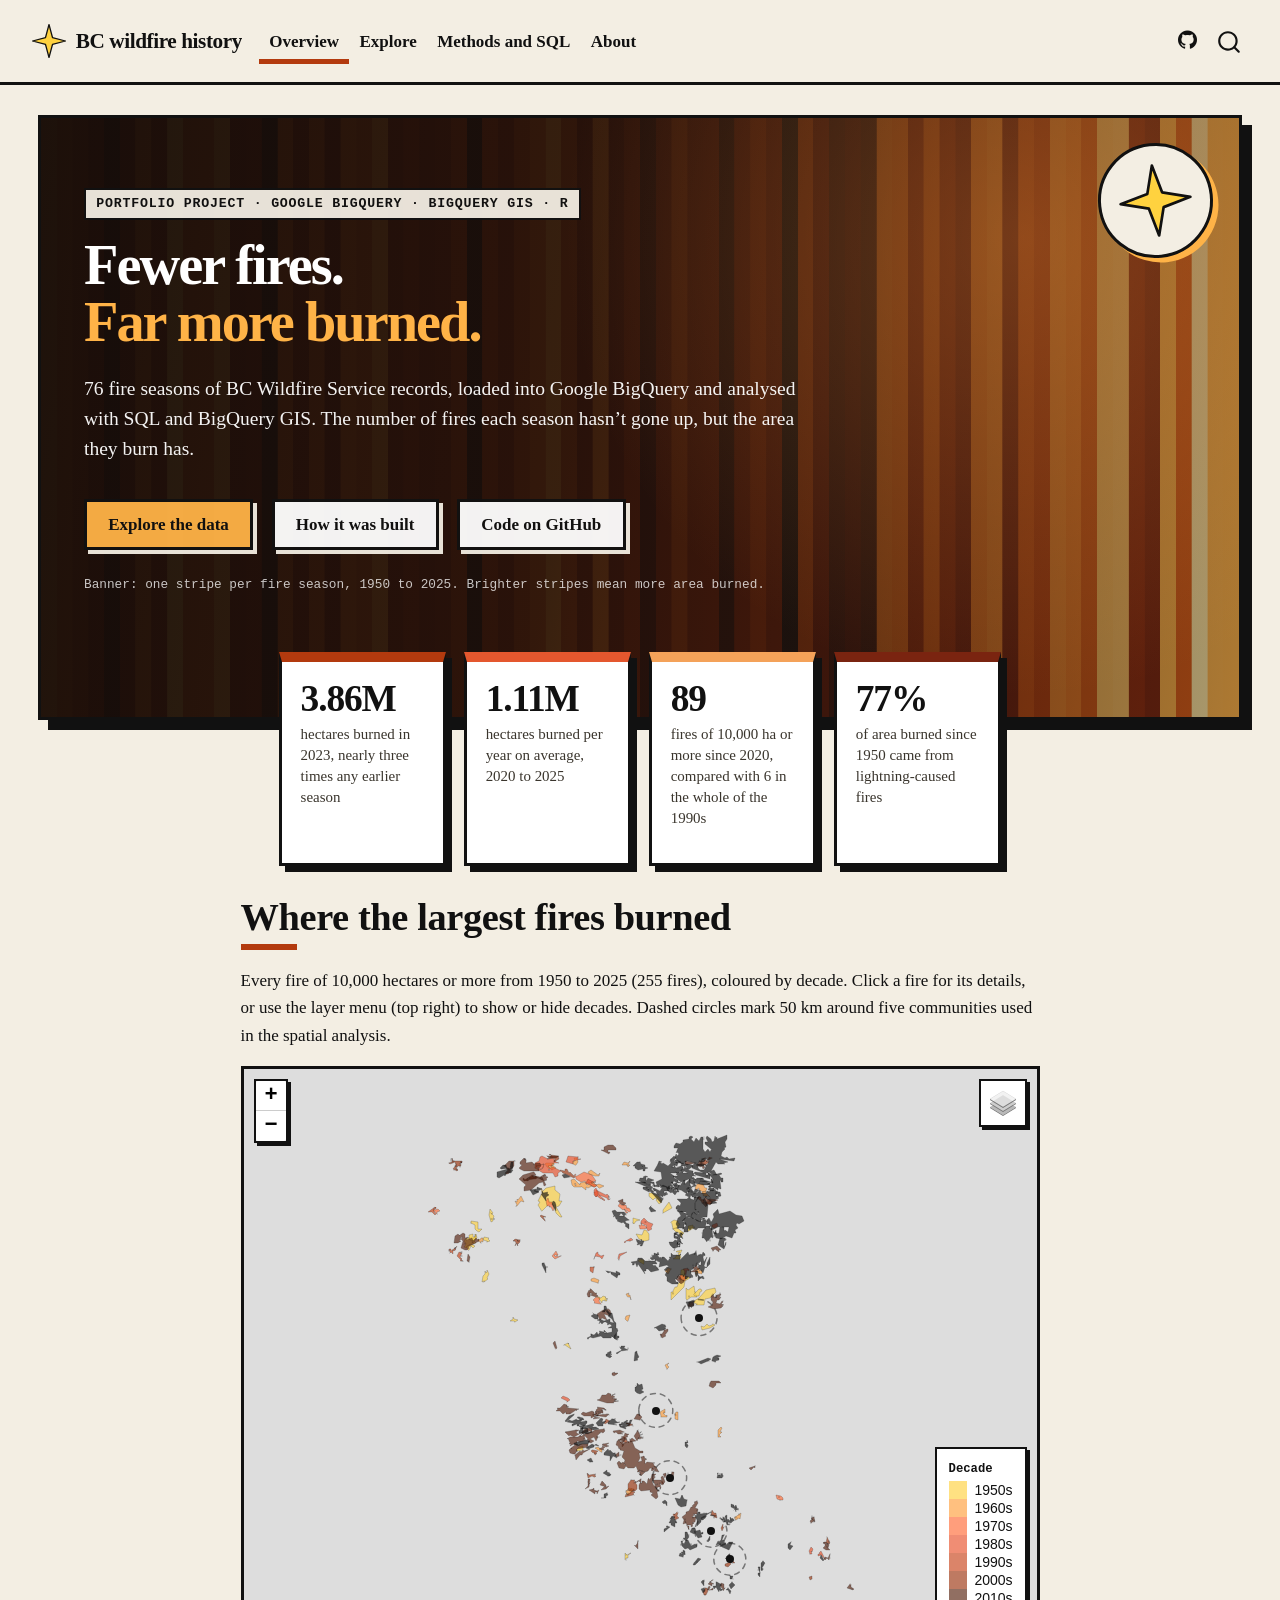
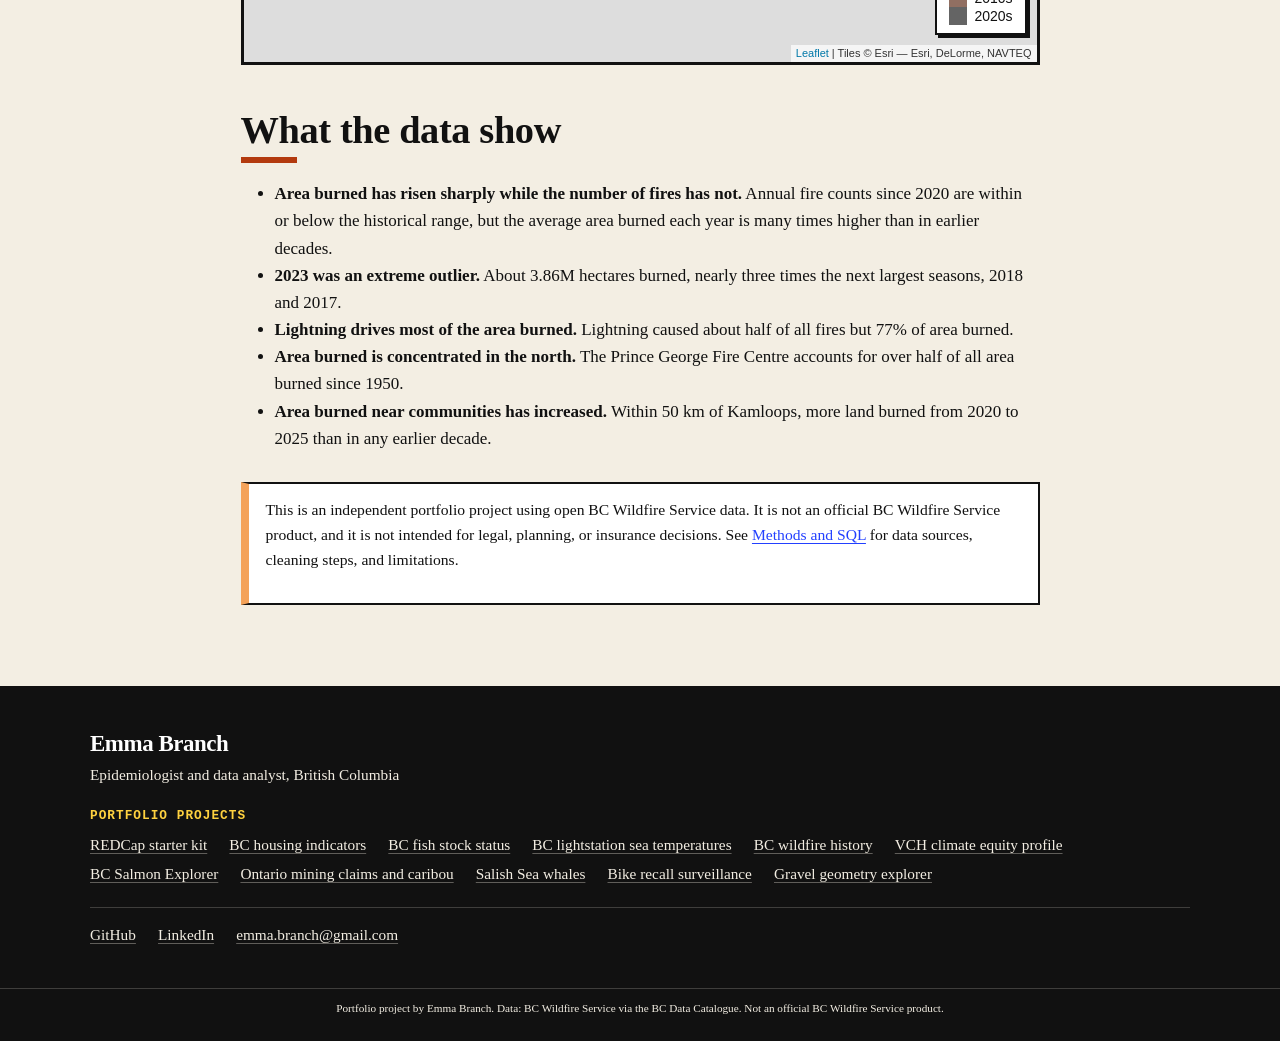
==== commit 97566304: "Map legend opacity matches the fill" ====
--- a/docs/index.html
+++ b/docs/index.html
@@ -190,8 +190,8 @@
 <p>Every fire of 10,000 hectares or more from 1950 to 2025 (255 fires), coloured by decade. Click a fire for its details, or use the layer menu (top right) to show or hide decades. Dashed circles mark 50 km around five communities used in the spatial analysis.</p>
 <div class="cell">
 <div class="cell-output-display">
-<div id="htmlwidget-7f8a60b12f61caa10671" style="width:100%;height:599px;" class="leaflet html-widget"></div>
-<script type="application/json" data-for="htmlwidget-7f8a60b12f61caa10671">{"x":{"options":{"crs":{"crsClass":"L.CRS.EPSG3857","code":null,"proj4def":null,"projectedBounds":null,"options":{}}},"calls":[{"method":"addProviderTiles","args":["Esri.WorldGrayCanvas",null,null,{"errorTileUrl":"","noWrap":false,"detectRetina":false}]},{"method":"addPolygons","args":[[[[{"lng":[-120.9715,-120.9417,-120.7887,-120.7088,-120.6512,-120.6339,-120.6234,-120.6459,-120.6334,-120.5709,-120.4795,-120.3736,-120.2731,-120.1817,-120.143,-120.1229,-120.1418,-120.1392,-120.1471,-120.2378,-120.4072,-120.4445,-120.5266,-120.6025,-120.6441,-120.7089,-120.8494,-120.9288,-121.0074,-121.0632,-121.0721,-121.0669,-121.0477,-120.9688,-120.9581,-120.9715],"lat":[56.5568,56.55157,56.54892,56.55368,56.56535,56.58015,56.5987,56.66064,56.68846,56.69812,56.70116,56.72884,56.77592,56.81198,56.84476,56.8755,56.92788,56.95945,56.9632,56.96885,56.95381,56.9523,56.92756,56.88139,56.84164,56.80273,56.73156,56.7016,56.67947,56.66871,56.64442,56.61929,56.61324,56.60084,56.58253,56.5568]}]],[[{"lng":[-121.9991,-121.9991,-122.0183,-122.0614,-122.0805,-122.0847,-122.1138,-122.1032,-122.0748,-122.049,-122.0119,-121.9996,-121.9995,-121.9343,-121.8737,-121.8712,-121.8345,-121.7577,-121.6658,-121.6282,-121.5946,-121.586,-121.493,-121.5086,-121.5287,-121.5187,-121.4802,-121.4319,-121.3608,-121.3116,-121.2553,-121.2552,-121.2674,-121.3115,-121.3896,-121.444,-121.465,-121.4575,-121.4313,-121.4205,-121.429,-121.4482,-121.457,-121.4888,-121.5908,-121.6276,-121.6367,-121.6283,-121.6218,-121.6461,-121.6815,-121.6905,-121.7375,-121.7514,-121.7999,-121.8054,-121.8096,-121.8532,-121.8906,-121.9215,-121.9312,-121.9404,-121.96,-121.9643,-121.9614,-121.9715,-121.9991],"lat":[56.87566,56.89697,56.8817,56.86111,56.83121,56.75068,56.70406,56.69442,56.69214,56.70039,56.73356,56.73872,56.75788,56.78071,56.80853,56.8062,56.82013,56.84277,56.89143,56.91459,56.96203,56.99823,56.99801,57.01262,57.06431,57.09196,57.13554,57.16822,57.18777,57.18825,57.20572,57.21493,57.22638,57.24318,57.24863,57.24209,57.2492,57.26936,57.30426,57.35147,57.39372,57.40572,57.41978,57.42541,57.42329,57.41222,57.40211,57.36045,57.34321,57.23354,57.13677,57.09532,57.11211,57.1109,57.03133,57.01233,57.00427,57.00422,56.98134,56.94778,56.9232,56.92319,56.93588,56.93472,56.90611,56.89136,56.87566]},{"lng":[-122.0067,-122.021,-122.0223,-122.0049,-122.0067],"lat":[56.82857,56.82899,56.83748,56.85611,56.82857]}]],[[{"lng":[-121.0071,-121.0163,-121.0046,-121.017,-121.066,-121.0666,-121.0478,-121.1823,-121.2421,-121.3175,-121.3573,-121.3652,-121.3803,-121.408,-121.4195,-121.3812,-121.3598,-121.356,-121.3732,-121.3984,-121.4009,-121.3952,-121.3611,-121.3198,-121.288,-121.2537,-121.208,-121.185,-121.0778,-121.0602,-121.0635,-121.0466,-120.9525,-120.9454,-120.9444,-120.9644,-120.9666,-120.9811,-121.0046,-121.0071],"lat":[56.86917,56.87686,56.9315,56.94507,56.95715,56.97651,57.01382,56.97609,56.94799,56.93171,56.93051,56.93311,56.9695,56.97467,56.96252,56.88049,56.85883,56.77733,56.75737,56.73278,56.70445,56.6981,56.68773,56.6898,56.69735,56.71445,56.74629,56.75094,56.75135,56.74444,56.73201,56.72827,56.75195,56.76307,56.7859,56.82056,56.83646,56.85812,56.87263,56.86917]},{"lng":[-121.2899,-121.2826,-121.277,-121.2899],"lat":[56.76267,56.76701,56.765,56.76267]}]],[[{"lng":[-120.2921,-120.4297,-120.4654,-120.5046,-120.5182,-120.5311,-120.5492,-120.5804,-120.5846,-120.6438,-120.6552,-120.6533,-120.6457,-120.6654,-120.6761,-120.717,-120.7405,-120.7474,-120.7311,-120.7333,-120.7191,-120.6752,-120.6563,-120.6259,-120.5542,-120.507,-120.4956,-120.4626,-120.4173,-120.3777,-120.359,-120.3524,-120.3344,-120.3232,-120.2878,-120.2588,-120.222,-120.2039,-120.1428,-120.2345,-120.2458,-120.252,-120.2921],"lat":[56.06885,56.05689,56.06098,56.08082,56.09373,56.0824,56.07925,56.0572,56.04901,56.03122,56.03909,56.04791,56.05657,56.06208,56.07405,56.05662,56.05373,56.0371,55.99842,55.96154,55.95973,55.96772,55.97704,55.97085,56.00136,56.00094,56.00841,56.00748,55.99372,56.004,56.00996,56.00445,56.02586,56.02854,56.02807,56.04019,56.0435,56.05594,56.08085,56.09726,56.09365,56.08524,56.06885]}]],[[{"lng":[-131.0743,-131.0831,-131.0711,-131.073,-131.1283,-131.179,-131.1798,-131.1507,-131.1085,-131.0787,-131.0341,-131.0296,-131.0007,-131.004,-130.9381,-130.8822,-130.87,-130.7971,-130.7629,-130.7068,-130.6679,-130.6595,-130.6607,-130.662,-130.6908,-130.7027,-130.7299,-130.759,-130.7733,-130.7814,-130.8003,-130.8402,-130.8351,-130.842,-130.8327,-130.7882,-130.7883,-130.7827,-130.7701,-130.772,-130.7597,-130.7477,-130.757,-130.8719,-130.8992,-130.9271,-130.9826,-131.1142,-131.1512,-131.1908,-131.2111,-131.2118,-131.1941,-131.1767,-131.1518,-131.1513,-131.1003,-131.0932,-131.1155,-131.0943,-131.1077,-131.1423,-131.1968,-131.1901,-131.0743],"lat":[57.99861,57.98666,57.98856,57.98395,57.95963,57.95084,57.94595,57.94288,57.91807,57.93247,57.94842,57.95993,57.96952,57.98841,57.9831,57.99408,58.00026,58.0074,58.00636,57.99751,58.00082,58.01759,58.03252,58.0397,58.05431,58.07171,58.07457,58.04894,58.04447,58.03489,58.0318,58.03451,58.05095,58.05605,58.0665,58.09259,58.10495,58.11162,58.1155,58.12497,58.14178,58.1473,58.15561,58.15919,58.15629,58.1416,58.13867,58.13139,58.12099,58.10339,58.1058,58.1009,58.09071,58.05866,58.05313,58.04853,58.04209,58.03928,58.02557,58.02116,58.01586,58.01066,58.00845,57.99816,57.99861]}]],[[{"lng":[-130.7477,-130.7646,-130.7705,-130.7797,-130.7888,-130.7864,-130.8378,-130.8337,-130.8383,-130.7892,-130.7792,-130.7753,-130.7634,-130.7211,-130.6983,-130.6761,-130.6664,-130.6447,-130.6432,-130.6232,-130.6161,-130.5913,-130.6132,-130.6212,-130.6143,-130.6005,-130.5956,-130.6172,-130.666,-130.7169,-130.7113,-130.7395,-130.7556,-130.7477],"lat":[58.1473,58.13224,58.11176,58.11079,58.10207,58.09175,58.05869,58.04263,58.03625,58.03566,58.03808,58.04646,58.04976,58.08157,58.10942,58.11715,58.12243,58.12239,58.12528,58.12148,58.11725,58.11811,58.13367,58.15398,58.16757,58.18009,58.204,58.21756,58.22993,58.1917,58.18113,58.1627,58.15648,58.1473]}]],[[{"lng":[-124.0766,-124.0653,-124.0409,-124.0424,-124.0406,-124.0328,-124.0265,-124.0194,-124.0166,-124.0088,-123.9951,-123.9862,-124.0046,-124.0046,-123.9724,-123.9549,-123.956,-123.9342,-123.9162,-123.8896,-123.8491,-123.8435,-123.8506,-123.8489,-123.8786,-123.8914,-123.9082,-123.9055,-123.9269,-123.9307,-123.9766,-123.9822,-123.9941,-124.003,-124.0027,-124.0168,-124.036,-124.036,-124.0763,-124.083,-124.074,-124.0785,-124.0657,-124.0718,-124.0675,-124.0593,-124.0627,-124.0457,-124.051,-124.0608,-124.0572,-124.0703,-124.0834,-124.0859,-124.0766],"lat":[49.87748,49.8817,49.92286,49.92862,49.93194,49.91012,49.9151,49.90939,49.90363,49.90544,49.92872,49.93286,49.95555,49.98262,49.9994,50.00805,50.02085,50.02205,50.03103,50.03829,50.05366,50.06866,50.06749,50.07557,50.06282,50.07748,50.06246,50.05411,50.048,50.04079,50.0355,50.02886,50.03229,50.04091,50.01656,50.03124,50.04037,50.06117,50.06354,50.05541,50.0338,50.01904,50.01392,50.0032,49.99658,49.99865,49.99632,49.99033,49.98174,49.93819,49.91943,49.90448,49.89937,49.88863,49.87748]},{"lng":[-124.0593,-124.0526,-124.0485,-124.0593],"lat":[49.99865,50.00042,49.99744,49.99865]}]],[[{"lng":[-130.9783,-130.9315,-130.8966,-130.8805,-130.8738,-130.908,-130.907,-130.8988,-130.8676,-130.8521,-130.7999,-130.7776,-130.7502,-130.709,-130.6904,-130.6961,-130.7255,-130.7386,-130.8686,-130.9052,-130.9367,-130.9455,-130.9694,-130.9944,-131.0296,-131.0386,-131.0929,-131.1068,-131.0721,-130.985,-130.9851,-130.9783],"lat":[57.87479,57.88405,57.89979,57.90144,57.9145,57.94661,57.95527,57.96085,57.95262,57.93957,57.91894,57.92817,57.93256,57.9504,57.97197,57.98026,57.98563,57.99669,58.00419,58.00082,57.98888,57.9902,57.97548,57.97374,57.95993,57.94467,57.92753,57.91829,57.90632,57.89314,57.877,57.87479]}]],[[{"lng":[-121.7464,-121.7347,-121.622,-121.6276,-121.6496,-121.6885,-121.6787,-121.6487,-121.6491,-121.6274,-121.614,-121.6774,-121.8029,-121.8602,-121.8631,-121.8494,-121.7921,-121.733,-121.6815,-121.6771,-121.6892,-121.7674,-121.7696,-121.7181,-121.7226,-121.7591,-121.7817,-121.7989,-121.7978,-121.8119,-121.8524,-121.8704,-121.8686,-121.8539,-121.8591,-121.9111,-121.97,-121.9849,-121.9713,-121.898,-121.8394,-121.7764,-121.7629,-121.7464],"lat":[57.64589,57.67243,57.67568,57.6863,57.69883,57.77515,57.79017,57.80445,57.81768,57.85033,57.86225,57.86327,57.85102,57.83572,57.83224,57.82398,57.83266,57.84193,57.84166,57.83133,57.82291,57.79828,57.78819,57.73756,57.72631,57.7261,57.74582,57.74313,57.73249,57.73269,57.74943,57.74587,57.73696,57.7264,57.71227,57.69959,57.68572,57.67527,57.66441,57.67923,57.68159,57.67448,57.64694,57.64589]}]],[[{"lng":[-123.2251,-123.1621,-123.0525,-123.0398,-123.0455,-123.041,-123.0267,-123.0305,-123.0507,-123.0518,-123.0301,-123.0467,-123.0781,-123.1312,-123.1638,-123.1985,-123.2479,-123.2587,-123.2636,-123.2756,-123.2898,-123.2958,-123.312,-123.3525,-123.3764,-123.4152,-123.464,-123.5266,-123.5791,-123.602,-123.5984,-123.5831,-123.5853,-123.564,-123.565,-123.5487,-123.5551,-123.5485,-123.5466,-123.5429,-123.5212,-123.5194,-123.5027,-123.4642,-123.4385,-123.3791,-123.266,-123.2251],"lat":[58.07163,58.0897,58.1068,58.12036,58.13039,58.15456,58.17358,58.19513,58.20971,58.21919,58.24054,58.2606,58.27427,58.29016,58.33171,58.34135,58.33024,58.32071,58.30402,58.30053,58.28581,58.25819,58.24664,58.24389,58.22828,58.21835,58.21902,58.23948,58.24445,58.23919,58.22914,58.2246,58.21568,58.19162,58.17925,58.16724,58.15454,58.15,58.13678,58.13076,58.12539,58.12079,58.12086,58.13107,58.12685,58.09317,58.08297,58.07163]}]],[[{"lng":[-122.4409,-122.4229,-122.3627,-122.3504,-122.3136,-122.1956,-122.122,-122.0697,-122.0404,-122.0319,-122.0633,-122.1093,-122.1189,-122.1371,-122.1619,-122.1706,-122.1944,-122.2298,-122.2781,-122.3993,-122.4251,-122.4497,-122.4409],"lat":[58.72342,58.71146,58.72426,58.73212,58.74304,58.7646,58.78873,58.81415,58.842,58.87287,58.89453,58.91148,58.93099,58.9467,58.97186,58.97374,58.96473,58.91668,58.8766,58.81643,58.79494,58.75187,58.72342]}]],[[{"lng":[-121.9904,-121.9666,-121.9557,-121.9404,-121.932,-121.9125,-121.9037,-121.8797,-121.8734,-121.8501,-121.8456,-121.8171,-121.8097,-121.7951,-121.7833,-121.7501,-121.7551,-121.763,-121.7787,-121.7721,-121.7419,-121.7385,-121.7147,-121.6902,-121.6728,-121.6694,-121.6454,-121.6482,-121.6711,-121.6554,-121.6607,-121.6454,-121.6351,-121.6356,-121.6217,-121.6326,-121.6246,-121.6144,-121.5886,-121.5807,-121.5948,-121.5866,-121.5236,-121.5255,-121.5636,-121.7116,-121.7628,-121.7907,-121.8589,-121.8997,-121.9707,-121.9904],"lat":[58.35255,58.3302,58.31527,58.31217,58.30415,58.30366,58.29305,58.28883,58.28253,58.28465,58.29042,58.28134,58.28454,58.28172,58.29099,58.28538,58.27902,58.28158,58.27402,58.26657,58.25749,58.24454,58.23544,58.24102,58.23735,58.22297,58.21358,58.20896,58.20828,58.19683,58.18385,58.17586,58.17302,58.1687,58.16301,58.14424,58.146,58.13885,58.13695,58.16088,58.18184,58.20664,58.25328,58.26623,58.28909,58.32298,58.35299,58.37763,58.39431,58.38952,58.36387,58.35255]}]],[[{"lng":[-123.2787,-123.2574,-123.2495,-123.2598,-123.2527,-123.2594,-123.3107,-123.3469,-123.4243,-123.4925,-123.5134,-123.5145,-123.4866,-123.3676,-123.3404,-123.308,-123.2787],"lat":[57.54255,57.56646,57.58601,57.6135,57.63158,57.65165,57.65331,57.65071,57.65292,57.638,57.61554,57.59847,57.58498,57.54823,57.53992,57.53867,57.54255]}]],[[{"lng":[-127.7693,-127.7035,-127.681,-127.6674,-127.5847,-127.538,-127.5073,-127.4768,-127.4487,-127.3884,-127.3456,-127.3117,-127.2606,-127.2484,-127.2146,-127.2053,-127.2026,-127.1513,-127.0715,-127.0487,-127.0201,-126.9851,-126.9471,-126.8822,-126.8911,-126.9107,-126.924,-126.9463,-126.9633,-127.0045,-127.0206,-127.015,-127.0308,-127.0879,-127.0838,-127.0669,-127.0667,-127.1097,-127.0831,-127.0868,-127.1242,-127.1232,-127.0738,-127.0063,-126.9563,-126.9307,-126.8875,-126.986,-126.9737,-126.941,-126.937,-126.9772,-126.974,-127.0022,-127.0106,-127.0105,-127.122,-127.1594,-127.1791,-127.178,-127.1615,-127.161,-127.1409,-127.1528,-127.1807,-127.2068,-127.2169,-127.3103,-127.3558,-127.4179,-127.4511,-127.4753,-127.5014,-127.532,-127.5828,-127.5904,-127.6041,-127.6171,-127.6456,-127.6806,-127.6998,-127.7454,-127.7789,-127.7963,-127.803,-127.7793,-127.7594,-127.7583,-127.7696,-127.7465,-127.7812,-127.8144,-127.8521,-127.8669,-127.8828,-127.8672,-127.873,-127.8693,-127.8921,-127.9116,-127.9189,-127.9067,-127.921,-127.9187,-127.9008,-127.8809,-127.8621,-127.8581,-127.862,-127.9066,-127.9177,-127.8949,-127.8961,-127.8781,-127.8747,-127.8527,-127.8404,-127.8251,-127.8253,-127.8103,-127.7693],"lat":[58.77639,58.78455,58.79627,58.8106,58.83797,58.86314,58.8826,58.90695,58.92182,58.91734,58.93763,58.93381,58.90952,58.87384,58.84127,58.8194,58.79583,58.72957,58.69601,58.68129,58.64988,58.63197,58.63129,58.64146,58.64896,58.65016,58.67319,58.68015,58.70233,58.71509,58.73324,58.75191,58.76259,58.76504,58.77279,58.7808,58.78625,58.79701,58.81562,58.82569,58.83959,58.85654,58.87337,58.88526,58.91214,58.9319,59.00077,59.00063,59.01738,59.03872,59.04591,59.11912,59.15477,59.17282,59.17481,59.17167,59.22162,59.22891,59.23815,59.24997,59.26948,59.27985,59.30373,59.3266,59.33401,59.32388,59.32576,59.30727,59.30609,59.29376,59.2893,59.29272,59.28749,59.29515,59.29592,59.29237,59.29276,59.26006,59.23405,59.22525,59.22903,59.25895,59.29594,59.29917,59.28613,59.23922,59.21241,59.20436,59.18233,59.15643,59.10732,59.09767,59.07903,59.07913,59.06596,59.0535,59.04305,59.02266,59.02438,59.02642,59.01913,59.00921,58.9952,58.98948,58.98914,58.99544,58.98907,58.96376,58.94595,58.90065,58.89292,58.88337,58.87159,58.86982,58.85773,58.85452,58.84729,58.81448,58.79379,58.7857,58.77639]}]],[[{"lng":[-122.0483,-122.0426,-122.0138,-122.0034,-122.0147,-122.008,-121.98,-121.9795,-121.9039,-121.8412,-121.8077,-121.772,-121.7493,-121.7317,-121.681,-121.6742,-121.7543,-121.7739,-121.7511,-121.7551,-121.7671,-121.7841,-121.8256,-121.8488,-121.8617,-121.9095,-121.933,-121.9513,-121.969,-122.0008,-122.0053,-122.0464,-122.0589,-122.0483],"lat":[58.48042,58.45396,58.41262,58.40518,58.38469,58.36082,58.34482,58.34195,58.35265,58.36588,58.38388,58.4137,58.45555,58.46427,58.47112,58.4795,58.49918,58.51595,58.55106,58.55972,58.556,58.54163,58.5351,58.53833,58.53461,58.54136,58.55208,58.55213,58.55707,58.54908,58.53179,58.53218,58.52039,58.48042]}]],[[{"lng":[-130.2915,-130.2403,-130.1605,-130.1376,-130.1176,-130.126,-130.15,-130.1026,-130.0877,-130.0798,-130.106,-130.1487,-130.15,-130.1336,-130.1366,-130.1593,-130.1581,-130.1739,-130.1822,-130.1798,-130.1941,-130.2112,-130.2201,-130.2207,-130.2396,-130.2512,-130.2575,-130.2646,-130.2652,-130.2903,-130.3088,-130.3269,-130.3594,-130.36,-130.3817,-130.3695,-130.3912,-130.3736,-130.3836,-130.3731,-130.3507,-130.3495,-130.325,-130.3216,-130.304,-130.2915],"lat":[57.10093,57.11238,57.16224,57.18622,57.1958,57.20641,57.21896,57.28563,57.29289,57.31076,57.33251,57.34382,57.35302,57.35799,57.37149,57.37801,57.38808,57.38283,57.37531,57.35403,57.33613,57.33605,57.34464,57.35615,57.33247,57.37154,57.37727,57.35106,57.2985,57.28419,57.26483,57.25612,57.19699,57.18088,57.16985,57.16041,57.14708,57.14145,57.12611,57.12127,57.12598,57.11735,57.11775,57.12783,57.12504,57.10093]}]],[[{"lng":[-130.8478,-130.8189,-130.8039,-130.7886,-130.7534,-130.7258,-130.7077,-130.7012,-130.7073,-130.6954,-130.6866,-130.695,-130.7058,-130.703,-130.7054,-130.7007,-130.7001,-130.6806,-130.6785,-130.6723,-130.6557,-130.6464,-130.6347,-130.6249,-130.6091,-130.5324,-130.4876,-130.4028,-130.3972,-130.4069,-130.4383,-130.4359,-130.4512,-130.4714,-130.4754,-130.4861,-130.5081,-130.5246,-130.5393,-130.5614,-130.5529,-130.5267,-130.512,-130.5382,-130.5592,-130.5381,-130.5821,-130.5848,-130.5706,-130.5515,-130.5592,-130.5695,-130.5553,-130.5604,-130.5534,-130.559,-130.56,-130.5876,-130.5923,-130.6129,-130.7036,-130.6986,-130.7094,-130.7543,-130.7763,-130.7975,-130.8152,-130.8275,-130.8496,-130.8722,-130.8843,-130.8938,-130.8906,-130.8551,-130.8549,-130.8478],"lat":[58.50136,58.46131,58.46465,58.45303,58.45056,58.45029,58.43699,58.42384,58.41343,58.41241,58.3829,58.37361,58.37378,58.37151,58.3643,58.36464,58.35746,58.35596,58.34505,58.34311,58.33382,58.31553,58.31336,58.29939,58.29382,58.28606,58.32739,58.36428,58.36981,58.37315,58.36819,58.37655,58.37178,58.35718,58.34794,58.35213,58.34871,58.3514,58.33427,58.3415,58.36401,58.36719,58.38202,58.38718,58.38723,58.40385,58.43066,58.445,58.45177,58.45314,58.47978,58.48139,58.50109,58.50579,58.52435,58.52922,58.53382,58.52744,58.50863,58.50957,58.53037,58.53125,58.53813,58.52221,58.52361,58.51551,58.51979,58.5143,58.52893,58.53003,58.53605,58.52913,58.52453,58.51367,58.50015,58.50136]}]],[[{"lng":[-121.0064,-120.9389,-120.8854,-120.8657,-120.843,-120.8314,-120.8143,-120.736,-120.7229,-120.6862,-120.7064,-120.759,-120.8424,-120.8754,-120.8876,-120.9533,-120.9772,-120.9788,-121.0129,-121.0574,-121.0721,-121.067,-121.0579,-121.0064],"lat":[56.78185,56.77283,56.77697,56.78656,56.81874,56.85351,56.86628,56.88639,56.88206,56.90587,56.92205,56.94022,56.95398,56.93916,56.92842,56.89531,56.88521,56.89078,56.87389,56.86034,56.85078,56.82969,56.81467,56.78185]}]],[[{"lng":[-124.9878,-124.9321,-124.9106,-124.9022,-124.9143,-124.911,-124.9295,-124.9202,-124.8279,-124.8521,-124.8443,-124.8709,-124.8431,-124.9093,-124.9578,-124.9662,-124.9322,-124.9353,-124.9515,-124.9764,-124.9271,-124.9318,-125.0268,-125.0374,-125.0518,-125.0785,-125.0847,-125.0935,-125.0918,-125.1434,-125.1463,-125.173,-125.1767,-125.2101,-125.2148,-125.2048,-125.265,-125.2962,-125.3013,-125.297,-125.3166,-125.3209,-125.3128,-125.2751,-125.2735,-125.2955,-125.2877,-125.2608,-125.1873,-125.1771,-125.1638,-125.1523,-125.1523,-125.1485,-125.1583,-125.1441,-125.1637,-125.1649,-125.1579,-125.1269,-125.1051,-125.0989,-125.033,-125.0079,-124.9941,-124.9883,-124.9878],"lat":[56.65791,56.66453,56.66347,56.67391,56.67453,56.68398,56.69256,56.70184,56.7066,56.71198,56.71721,56.71825,56.72531,56.7276,56.71842,56.72849,56.74194,56.74597,56.74185,56.75184,56.75814,56.76245,56.75673,56.76099,56.77657,56.7667,56.75442,56.75491,56.74678,56.73754,56.74567,56.75035,56.75731,56.7564,56.76217,56.77682,56.77274,56.77914,56.77647,56.77331,56.77166,56.76783,56.75801,56.75198,56.74268,56.73868,56.72303,56.7233,56.70538,56.70636,56.69251,56.67661,56.65274,56.65074,56.64453,56.63739,56.6241,56.61477,56.60349,56.6067,56.62787,56.6454,56.67137,56.66638,56.67641,56.66918,56.65791]}]],[[{"lng":[-129.9567,-129.9314,-129.9041,-129.9005,-129.9107,-129.9388,-129.9664,-130.0196,-130.038,-130.0494,-130.0596,-130.0829,-130.0821,-130.0525,-130.0216,-130.0414,-130.0253,-130.035,-130.0579,-130.031,-130.0225,-130.0266,-130.0204,-130.0357,-130.0328,-130.0414,-130.0285,-130.0277,-130.0158,-130.0099,-130.0114,-129.97,-129.966,-129.9388,-129.9269,-129.9088,-129.8802,-129.8825,-129.914,-129.9207,-129.9103,-129.8264,-129.8241,-129.8371,-129.8901,-129.8994,-129.8952,-129.9001,-129.914,-129.9067,-129.8407,-129.8426,-129.9428,-129.9659,-130.0003,-129.9747,-129.9567],"lat":[58.70991,58.72285,58.72859,58.73752,58.75108,58.76753,58.77649,58.80362,58.80042,58.79636,58.79893,58.78249,58.76408,58.74199,58.7275,58.71776,58.71794,58.70117,58.68789,58.66867,58.64005,58.63302,58.62208,58.59384,58.58351,58.57055,58.55647,58.54805,58.54211,58.53904,58.53128,58.52433,58.52634,58.522,58.52371,58.53436,58.545,58.55739,58.55713,58.56895,58.57557,58.58876,58.59855,58.59914,58.59371,58.59718,58.61389,58.62542,58.63408,58.6479,58.65476,58.66427,58.67848,58.70847,58.71713,58.71482,58.70991]},{"lng":[-129.9697,-129.9928,-129.9917,-129.9747,-129.9573,-129.9564,-129.9697],"lat":[58.58485,58.59769,58.6045,58.60156,58.6053,58.58801,58.58485]}]],[[{"lng":[-130.9436,-130.916,-130.8967,-130.8703,-130.8511,-130.8247,-130.7994,-130.7239,-130.7086,-130.7054,-130.6934,-130.6616,-130.6361,-130.6643,-130.6438,-130.6345,-130.6419,-130.6592,-130.6792,-130.711,-130.7032,-130.724,-130.7142,-130.7432,-130.7539,-130.7622,-130.793,-130.7955,-130.7827,-130.7865,-130.798,-130.8134,-130.8529,-130.8891,-130.9443,-130.9677,-130.9727,-130.953,-130.9597,-130.9702,-130.9436],"lat":[58.13987,58.10954,58.10487,58.10919,58.09705,58.09275,58.08238,58.08929,58.10499,58.1125,58.11522,58.15841,58.1771,58.19316,58.19828,58.21678,58.22388,58.22714,58.24329,58.24868,58.22721,58.19737,58.17966,58.16323,58.16513,58.17768,58.18998,58.20374,58.2289,58.23202,58.22643,58.20728,58.20597,58.21648,58.21097,58.213,58.20892,58.19736,58.17084,58.15893,58.13987]}]],[[{"lng":[-126.2104,-126.1584,-126.1436,-126.1083,-126.0991,-126.0798,-126.0211,-125.9632,-125.9694,-125.9766,-125.9735,-125.936,-125.949,-125.9832,-125.996,-126.0198,-126.0154,-125.9964,-125.9915,-125.944,-125.9459,-125.9291,-125.9377,-125.9703,-125.9855,-126.0102,-126.0503,-126.0509,-126.0659,-126.1053,-126.1172,-126.1159,-126.1307,-126.1395,-126.1753,-126.2025,-126.2139,-126.2263,-126.216,-126.2259,-126.2262,-126.237,-126.2332,-126.2386,-126.2437,-126.2459,-126.2372,-126.2327,-126.2187,-126.2104],"lat":[52.84728,52.85756,52.87115,52.87445,52.87967,52.88262,52.88111,52.88536,52.89196,52.89223,52.89483,52.89727,52.90586,52.90862,52.90339,52.91424,52.92059,52.92758,52.93595,52.9465,52.95369,52.9598,52.97589,52.98701,52.98753,52.97678,52.96712,52.95963,52.9518,52.95309,52.947,52.95046,52.94753,52.95325,52.92604,52.92508,52.91035,52.90195,52.8994,52.89158,52.8838,52.8757,52.8737,52.86244,52.86502,52.85493,52.85582,52.84864,52.85215,52.84728]}]],[[{"lng":[-121.2704,-121.1935,-121.1576,-121.1204,-121.0945,-121.0459,-121.0952,-121.085,-121.054,-121.0647,-121.0973,-121.131,-121.2333,-121.3191,-121.3574,-121.3842,-121.3882,-121.3777,-121.3429,-121.3334,-121.3231,-121.2704],"lat":[58.31055,58.33652,58.34216,58.35672,58.38016,58.39074,58.40808,58.41734,58.4313,58.43874,58.4383,58.41771,58.41438,58.4186,58.40547,58.38549,58.3751,58.36018,58.35429,58.34972,58.31493,58.31055]}]],[[{"lng":[-123.762,-123.7564,-123.7228,-123.7081,-123.7024,-123.6877,-123.6806,-123.6606,-123.6317,-123.6139,-123.5773,-123.5504,-123.5258,-123.4635,-123.4583,-123.4769,-123.4776,-123.49,-123.4949,-123.4919,-123.4959,-123.5429,-123.5905,-123.6287,-123.6479,-123.717,-123.7289,-123.7446,-123.7288,-123.7522,-123.7621,-123.75,-123.762],"lat":[58.4987,58.48808,58.46867,58.46585,58.45984,58.46967,58.48378,58.49712,58.50006,58.52928,58.53398,58.53592,58.54888,58.55727,58.56443,58.58952,58.61061,58.61569,58.60709,58.58654,58.58256,58.58175,58.59655,58.59447,58.61322,58.613,58.60941,58.57698,58.56492,58.54126,58.51887,58.50004,58.4987]}]],[[{"lng":[-128.9367,-128.9,-128.9003,-128.9144,-128.8876,-128.8849,-128.857,-128.8568,-128.8018,-128.806,-128.82,-128.8426,-128.8779,-128.8869,-128.908,-128.9246,-128.9499,-128.9553,-128.9961,-129.0172,-129.0438,-129.0449,-129.0847,-129.0449,-129.0484,-129.053,-129.059,-129.067,-129.0726,-129.0928,-129.1093,-129.1146,-129.1608,-129.1677,-129.1228,-129.0993,-129.1008,-129.0601,-129.0499,-129.0044,-129.0033,-128.9684,-128.9367],"lat":[56.14479,56.14764,56.15397,56.16307,56.17275,56.17823,56.17814,56.17067,56.18343,56.20065,56.20687,56.20441,56.21738,56.21473,56.21659,56.22366,56.22434,56.23092,56.22191,56.22424,56.26727,56.27935,56.23989,56.21021,56.19117,56.19143,56.20752,56.20718,56.18841,56.18279,56.18267,56.1861,56.18145,56.1693,56.16645,56.15163,56.14759,56.13606,56.13441,56.14635,56.14897,56.1598,56.14479]}]],[[{"lng":[-126.7438,-126.7387,-126.7287,-126.7186,-126.7067,-126.6983,-126.6926,-126.7002,-126.6942,-126.6671,-126.6038,-126.5977,-126.6065,-126.5899,-126.5893,-126.5489,-126.5371,-126.5086,-126.5218,-126.5149,-126.4961,-126.4863,-126.4503,-126.4407,-126.4369,-126.5204,-126.5189,-126.5327,-126.5407,-126.5792,-126.6,-126.641,-126.6203,-126.5738,-126.5613,-126.5909,-126.5716,-126.5891,-126.6497,-126.6537,-126.6447,-126.6624,-126.6833,-126.7098,-126.7286,-126.7307,-126.7369,-126.7882,-126.8033,-126.7988,-126.784,-126.7438],"lat":[55.57849,55.55614,55.54728,55.56754,55.56243,55.54836,55.54926,55.56363,55.57492,55.5578,55.54642,55.54214,55.52074,55.51364,55.49663,55.49547,55.49844,55.49374,55.48672,55.48014,55.48085,55.48553,55.47165,55.47143,55.47982,55.51875,55.54068,55.57029,55.58956,55.58438,55.57991,55.58597,55.6164,55.61096,55.61047,55.62382,55.6303,55.63594,55.63811,55.62366,55.60757,55.59851,55.60297,55.60106,55.61102,55.6185,55.61125,55.61118,55.60501,55.58831,55.57746,55.57849]}]],[[{"lng":[-130.1442,-130.1268,-130.1003,-130.0589,-130.0457,-130.0485,-130.0403,-130.0923,-130.1132,-130.1219,-130.1142,-130.0939,-130.0788,-130.0946,-130.1096,-130.1433,-130.1517,-130.1633,-130.2,-130.2284,-130.2769,-130.2904,-130.3022,-130.3165,-130.3078,-130.3339,-130.3518,-130.3445,-130.3072,-130.2969,-130.2716,-130.2472,-130.2366,-130.2283,-130.1909,-130.1782,-130.1567,-130.1442],"lat":[58.06081,58.06819,58.06821,58.08678,58.08895,58.0938,58.09935,58.10624,58.11549,58.13263,58.13991,58.14732,58.16101,58.16341,58.15088,58.13987,58.14178,58.13647,58.13634,58.16132,58.17025,58.17815,58.17945,58.17354,58.14719,58.11126,58.10214,58.09044,58.08454,58.0769,58.07488,58.06654,58.06896,58.08285,58.07465,58.08342,58.0759,58.06081]}]],[[{"lng":[-122.9621,-122.9333,-122.9002,-122.886,-122.8784,-122.8603,-122.853,-122.8495,-122.8124,-122.8134,-122.8201,-122.7935,-122.7861,-122.7795,-122.7649,-122.7496,-122.7054,-122.7025,-122.7185,-122.7418,-122.7454,-122.7159,-122.7108,-122.6691,-122.6361,-122.7017,-122.707,-122.7028,-122.6697,-122.5916,-122.5476,-122.5289,-122.5151,-122.5161,-122.4948,-122.4967,-122.5566,-122.5492,-122.4794,-122.4865,-122.5011,-122.4956,-122.4644,-122.4648,-122.5216,-122.5639,-122.5609,-122.5847,-122.6002,-122.634,-122.6541,-122.6499,-122.6547,-122.7135,-122.7506,-122.8476,-122.868,-122.8672,-122.9008,-122.897,-123.0423,-123.0417,-123.018,-123.0037,-123.0083,-123.0468,-123.0405,-123.0532,-123.0431,-122.9621],"lat":[59.06539,59.03836,59.01477,59.00833,59.02011,59.01278,59.0159,59.02396,59.01621,59.03815,59.06358,59.04465,59.03162,59.03128,59.05917,59.06744,59.04695,59.01923,59.01559,59.02959,59.01894,58.99943,58.98992,58.99804,58.9954,58.97913,58.97383,58.96178,58.94001,58.92566,58.92968,58.94034,58.94291,58.95839,58.97155,58.98238,59.00211,59.00619,58.9938,59.00135,59.00953,59.01901,59.01102,59.01967,59.03765,59.04584,59.05811,59.06028,59.08231,59.08485,59.09422,59.104,59.11008,59.10528,59.12255,59.14426,59.15161,59.15997,59.16538,59.18411,59.18675,59.17846,59.17591,59.17346,59.16608,59.16252,59.13246,59.11204,59.09993,59.06539]}]]],null,"1950s",{"interactive":true,"className":"","stroke":true,"color":"#111111","weight":0.4,"opacity":0.5,"fill":true,"fillColor":"#FFD23F","fillOpacity":0.65,"smoothFactor":1,"noClip":false},["<strong>G00019<\/strong><br>1950 · Prince George Fire Centre<br>120,109 ha · cause: person","<strong>G00113<\/strong><br>1950 · Prince George Fire Centre<br>117,899 ha · cause: person","<strong>G00133<\/strong><br>1950 · Prince George Fire Centre<br>63,729 ha · cause: person","<strong>G00151<\/strong><br>1950 · Prince George Fire Centre<br>24,496 ha · cause: person","<strong>R00037<\/strong><br>1951 · Northwest Fire Centre<br>44,272 ha · cause: person","<strong>R00038<\/strong><br>1951 · Northwest Fire Centre<br>12,447 ha · cause: person","<strong>V00554<\/strong><br>1951 · Coastal Fire Centre<br>10,719 ha · cause: lightning","<strong>R00040<\/strong><br>1952 · Northwest Fire Centre<br>17,830 ha · cause: person","<strong>G00043<\/strong><br>1953 · Prince George Fire Centre<br>18,464 ha · cause: person","<strong>G00126<\/strong><br>1956 · Prince George Fire Centre<br>57,877 ha · cause: person","<strong>G00125<\/strong><br>1956 · Prince George Fire Centre<br>33,250 ha · cause: person","<strong>G00165<\/strong><br>1956 · Prince George Fire Centre<br>26,967 ha · cause: person","<strong>G00027<\/strong><br>1957 · Prince George Fire Centre<br>15,401 ha · cause: person","<strong>G00117<\/strong><br>1958 · Prince George Fire Centre<br>244,026 ha · cause: person","<strong>C00085<\/strong><br>1958 · Cariboo Fire Centre<br>32,967 ha · cause: person","<strong>R00207<\/strong><br>1958 · Northwest Fire Centre<br>31,014 ha · cause: lightning","<strong>R00208<\/strong><br>1958 · Northwest Fire Centre<br>29,134 ha · cause: lightning","<strong>G00429<\/strong><br>1958 · Prince George Fire Centre<br>24,111 ha · cause: person","<strong>G00161<\/strong><br>1958 · Prince George Fire Centre<br>22,387 ha · cause: lightning","<strong>R00047<\/strong><br>1958 · Northwest Fire Centre<br>21,843 ha · cause: person","<strong>R00120<\/strong><br>1958 · Northwest Fire Centre<br>20,697 ha · cause: lightning","<strong>C00320<\/strong><br>1958 · Cariboo Fire Centre<br>16,124 ha · cause: lightning","<strong>G00481<\/strong><br>1958 · Prince George Fire Centre<br>15,776 ha · cause: lightning","<strong>G00268<\/strong><br>1958 · Prince George Fire Centre<br>15,145 ha · cause: person","<strong>R00164<\/strong><br>1958 · Northwest Fire Centre<br>13,902 ha · cause: lightning","<strong>R00151<\/strong><br>1958 · Northwest Fire Centre<br>12,620 ha · cause: lightning","<strong>R00045<\/strong><br>1958 · Northwest Fire Centre<br>12,597 ha · cause: lightning","<strong>G00142<\/strong><br>1959 · Prince George Fire Centre<br>40,967 ha · cause: lightning"],null,null,{"interactive":false,"permanent":false,"direction":"auto","opacity":1,"offset":[0,0],"textsize":"10px","textOnly":false,"className":"","sticky":true},{"color":"#111111","weight":2,"bringToFront":true}]},{"method":"addPolygons","args":[[[[{"lng":[-126.0073,-125.9845,-125.9333,-125.8566,-125.8353,-125.8231,-125.8296,-125.8164,-125.7957,-125.7542,-125.7056,-125.6832,-125.6074,-125.5587,-125.5712,-125.5727,-125.6223,-125.6911,-125.739,-125.7698,-125.8046,-125.8269,-125.8355,-125.8646,-125.9064,-125.951,-126.0079,-126.0312,-126.08,-126.0675,-126.0827,-126.1,-126.1095,-126.1021,-126.1053,-126.1706,-126.1947,-126.208,-126.2714,-126.3087,-126.3129,-126.3089,-126.3207,-126.3509,-126.4554,-126.4854,-126.4879,-126.4666,-126.4343,-126.4279,-126.4241,-126.4078,-126.3819,-126.3276,-126.3035,-126.2449,-126.2237,-126.2037,-126.1786,-126.1536,-126.0991,-126.0073],"lat":[59.30065,59.30283,59.29448,59.26594,59.25007,59.25903,59.30029,59.3205,59.32859,59.30581,59.29919,59.30411,59.30299,59.3157,59.32551,59.33907,59.36041,59.37885,59.37479,59.35717,59.36091,59.37187,59.41025,59.41514,59.39925,59.39577,59.39643,59.38935,59.39535,59.38379,59.36804,59.36525,59.36789,59.38166,59.38714,59.38919,59.4152,59.42102,59.42134,59.43907,59.45692,59.45892,59.47796,59.483,59.47289,59.46498,59.45551,59.44217,59.43395,59.41206,59.35625,59.33028,59.3198,59.31779,59.30962,59.30473,59.31123,59.32465,59.33056,59.32785,59.31176,59.30065]},{"lng":[-126.2965,-126.2902,-126.2844,-126.2868,-126.2641,-126.241,-126.2582,-126.2965],"lat":[59.34928,59.3642,59.38229,59.39553,59.40548,59.39386,59.36289,59.34928]}]],[[{"lng":[-120.6721,-120.6145,-120.5557,-120.5459,-120.5475,-120.5398,-120.5397,-120.5128,-120.525,-120.541,-120.5709,-120.5797,-120.6041,-120.6255,-120.6546,-120.6732,-120.6878,-120.723,-120.7472,-120.7992,-120.8342,-120.9168,-120.953,-120.9562,-120.9512,-120.9779,-121.0002,-121.0135,-121.0085,-120.9968,-120.9834,-120.9114,-120.8889,-120.8701,-120.8451,-120.8146,-120.8122,-120.8197,-120.828,-120.8557,-120.8529,-120.8328,-120.784,-120.7119,-120.6924,-120.6721],"lat":[59.19795,59.22023,59.22135,59.22429,59.23965,59.26142,59.28403,59.29864,59.31453,59.32199,59.3094,59.30125,59.2939,59.30511,59.34005,59.35128,59.36831,59.37657,59.38834,59.38319,59.3955,59.37688,59.3747,59.35555,59.33963,59.30937,59.29971,59.27994,59.26402,59.25103,59.24732,59.27198,59.27787,59.29737,59.29951,59.28544,59.26574,59.25528,59.24538,59.2299,59.21513,59.21261,59.21833,59.21024,59.19844,59.19795]}]],[[{"lng":[-124.0553,-124.0622,-124.0779,-124.0642,-124.0275,-123.9931,-123.9775,-123.962,-123.9309,-123.8985,-123.8598,-123.8514,-123.8503,-123.7951,-123.7645,-123.7475,-123.7258,-123.7191,-123.724,-123.7465,-123.772,-123.8492,-123.9001,-123.9175,-123.9411,-123.9597,-123.9971,-124.0358,-124.0473,-124.0553],"lat":[51.76928,51.73862,51.7174,51.69299,51.68408,51.6905,51.70358,51.69585,51.69052,51.69532,51.71011,51.71782,51.72882,51.75179,51.78516,51.78932,51.78521,51.79432,51.83177,51.85233,51.85982,51.86811,51.86605,51.86304,51.86971,51.86378,51.83648,51.80785,51.77743,51.76928]},{"lng":[-123.9495,-123.9542,-123.9613,-123.9495],"lat":[51.70915,51.70268,51.70772,51.70915]},{"lng":[-124.0409,-124.0354,-124.0272,-124.0223,-124.0254,-124.0291,-124.0291,-124.0335,-124.0409],"lat":[51.71488,51.72479,51.72479,51.71855,51.70358,51.70296,51.70545,51.70545,51.71488]},{"lng":[-123.9715,-123.9638,-123.9573,-123.963,-123.9715],"lat":[51.71383,51.71922,51.7185,51.71288,51.71383]},{"lng":[-123.9788,-123.9473,-123.9346,-123.926,-123.9251,-123.8852,-123.8082,-123.7801,-123.7794,-123.8355,-123.8722,-123.9435,-123.9751,-123.9937,-123.9968,-123.9939,-123.9788],"lat":[51.80699,51.81206,51.81872,51.81834,51.82472,51.83751,51.83036,51.83073,51.82671,51.81296,51.79592,51.77401,51.77067,51.77658,51.7821,51.79449,51.80699]}]],[[{"lng":[-122.5188,-122.4997,-122.4755,-122.4646,-122.4345,-122.4198,-122.4014,-122.3658,-122.3634,-122.3368,-122.3166,-122.3095,-122.2752,-122.2646,-122.2595,-122.2564,-122.2493,-122.2531,-122.249,-122.2537,-122.2665,-122.2777,-122.2863,-122.2887,-122.2994,-122.3057,-122.3144,-122.327,-122.3524,-122.3283,-122.3513,-122.3632,-122.3441,-122.3378,-122.3537,-122.3525,-122.358,-122.3768,-122.3827,-122.4041,-122.4044,-122.4151,-122.4096,-122.4241,-122.4369,-122.4378,-122.4298,-122.3972,-122.3783,-122.3816,-122.3901,-122.3803,-122.3718,-122.3683,-122.351,-122.3342,-122.3716,-122.3851,-122.3975,-122.4034,-122.4103,-122.4066,-122.4006,-122.3972,-122.3736,-122.3578,-122.3659,-122.3647,-122.3422,-122.3429,-122.3294,-122.2913,-122.2996,-122.2962,-122.3057,-122.3059,-122.3125,-122.3253,-122.3353,-122.3483,-122.3819,-122.3789,-122.3904,-122.4115,-122.4565,-122.4688,-122.4825,-122.5037,-122.5352,-122.537,-122.5467,-122.5365,-122.5465,-122.5397,-122.545,-122.5448,-122.5199,-122.5001,-122.4823,-122.4945,-122.4984,-122.5188],"lat":[53.76146,53.75462,53.74954,53.74411,53.74945,53.75039,53.75828,53.75383,53.75067,53.7534,53.74512,53.7466,53.75226,53.76155,53.76013,53.76765,53.76884,53.77171,53.77461,53.79249,53.79647,53.7915,53.79348,53.78712,53.78938,53.79541,53.79652,53.7852,53.78825,53.79934,53.79721,53.80408,53.80879,53.81777,53.81913,53.83069,53.83326,53.8297,53.82505,53.82409,53.82697,53.82663,53.83243,53.82918,53.83894,53.84211,53.84936,53.84952,53.8476,53.85479,53.85418,53.85971,53.86148,53.87247,53.86476,53.86917,53.88054,53.87614,53.87724,53.86855,53.87313,53.88671,53.88992,53.89398,53.90247,53.90832,53.91001,53.91377,53.91128,53.90348,53.89864,53.89854,53.90687,53.91324,53.92214,53.93513,53.94549,53.94427,53.93239,53.93983,53.93158,53.92698,53.92432,53.92999,53.92718,53.92192,53.92965,53.92377,53.90052,53.88492,53.8765,53.85952,53.84013,53.83266,53.82513,53.80723,53.79494,53.79937,53.78704,53.78553,53.77137,53.76146]},{"lng":[-122.4034,-122.4095,-122.4082,-122.4034],"lat":[53.86855,53.86245,53.86823,53.86855]}]],[[{"lng":[-125.2711,-125.2673,-125.2864,-125.308,-125.2491,-125.2381,-125.2523,-125.2598,-125.2706,-125.3018,-125.3267,-125.358,-125.3534,-125.4192,-125.4456,-125.4649,-125.4956,-125.5448,-125.5769,-125.6147,-125.6127,-125.5985,-125.5826,-125.5697,-125.5085,-125.4981,-125.4999,-125.5111,-125.512,-125.5076,-125.398,-125.3333,-125.2823,-125.2711],"lat":[57.0775,57.08784,57.09489,57.11728,57.11967,57.1432,57.15021,57.1615,57.16503,57.15662,57.17178,57.18266,57.19184,57.1952,57.21872,57.21627,57.20296,57.19843,57.17822,57.15892,57.14278,57.13317,57.13421,57.14016,57.1305,57.12466,57.11921,57.11439,57.10576,57.10342,57.10579,57.0817,57.0796,57.0775]}]],[[{"lng":[-121.8912,-121.9047,-121.907,-121.9169,-121.91,-121.9284,-121.9219,-121.8984,-121.8986,-121.9194,-121.9251,-121.9017,-121.8932,-121.8644,-121.837,-121.8334,-121.8038,-121.8048,-121.7885,-121.7767,-121.7768,-121.7701,-121.7743,-121.7684,-121.7809,-121.7818,-121.789,-121.8122,-121.8184,-121.813,-121.8028,-121.8108,-121.8126,-121.831,-121.8368,-121.8358,-121.7943,-121.7947,-121.7745,-121.7811,-121.797,-121.8031,-121.8173,-121.8194,-121.8415,-121.8883,-121.9009,-121.9194,-121.9122,-121.9141,-121.8956,-121.8912],"lat":[53.8131,53.81412,53.80975,53.80705,53.79726,53.77853,53.75281,53.74261,53.73884,53.73545,53.71656,53.71215,53.70325,53.69485,53.70179,53.70733,53.69835,53.6911,53.69097,53.68356,53.69688,53.70275,53.703,53.71233,53.73451,53.7461,53.75298,53.7597,53.77847,53.78954,53.79225,53.79449,53.802,53.79544,53.79307,53.80612,53.80943,53.81493,53.83658,53.87418,53.87547,53.88092,53.87962,53.87322,53.87561,53.86094,53.85212,53.84846,53.83636,53.82968,53.82899,53.8131]},{"lng":[-121.8897,-121.8912,-121.88,-121.8897],"lat":[53.80877,53.8131,53.81321,53.80877]}],[{"lng":[-121.9047,-121.908,-121.9125,-121.9047],"lat":[53.81412,53.82481,53.82158,53.81412]}]],[[{"lng":[-126.2555,-126.1944,-126.1672,-126.176,-126.2007,-126.2098,-126.2177,-126.2792,-126.3009,-126.3149,-126.3268,-126.3371,-126.336,-126.3077,-126.3079,-126.3279,-126.3718,-126.4077,-126.37,-126.2998,-126.2555],"lat":[59.7897,59.81244,59.86118,59.8945,59.91566,59.95731,59.9613,59.94057,59.9465,59.95535,59.95557,59.94488,59.93827,59.89614,59.87111,59.86871,59.87942,59.86055,59.83284,59.80184,59.7897]}]],[[{"lng":[-119.9818,-119.9755,-119.9579,-119.935,-119.9033,-119.8894,-119.8907,-119.9397,-119.9503,-119.9755,-119.9755,-119.9838,-119.9811,-119.9706,-119.9728,-119.9503,-119.9511,-119.9384,-119.9386,-119.9207,-119.9244,-119.8999,-119.893,-119.8808,-119.8698,-119.8565,-119.8665,-119.882,-119.8953,-119.9006,-119.9239,-119.9302,-119.932,-119.9175,-119.9208,-119.907,-119.9092,-119.8998,-119.8946,-119.8804,-119.8722,-119.832,-119.8263,-119.824,-119.8478,-119.8967,-119.9204,-119.911,-119.9363,-119.9422,-119.9398,-119.9561,-119.954,-119.9616,-119.9537,-119.9737,-119.9745,-120.0011,-119.992,-119.987,-119.9939,-119.9787,-119.9894,-119.9807,-119.9915,-119.9935,-120.0363,-120.0435,-120.0433,-120.0625,-120.0406,-120.0215,-120.0224,-120.0132,-119.9928,-119.9818],"lat":[53.22608,53.23644,53.24471,53.23649,53.23718,53.24662,53.26337,53.25211,53.24697,53.26848,53.2832,53.2922,53.29709,53.29675,53.31177,53.31164,53.31626,53.31244,53.32052,53.31031,53.33199,53.32896,53.3448,53.3427,53.33802,53.36479,53.36225,53.37014,53.36357,53.36765,53.36085,53.36637,53.38543,53.4148,53.4281,53.42946,53.4416,53.44183,53.45046,53.45124,53.45466,53.4501,53.44747,53.45352,53.47155,53.48598,53.48121,53.47827,53.4712,53.46575,53.45245,53.44966,53.43493,53.42718,53.42165,53.41079,53.40156,53.39911,53.39127,53.38979,53.38262,53.37762,53.37018,53.36089,53.3494,53.34205,53.34846,53.33804,53.32792,53.32065,53.30221,53.28347,53.26902,53.24361,53.23107,53.22608]}]],[[{"lng":[-125.1148,-125.0983,-125.1066,-125.1029,-125.1745,-125.2242,-125.2214,-125.2543,-125.2396,-125.3055,-125.3129,-125.3555,-125.4016,-125.4129,-125.4168,-125.3393,-125.2355,-125.2124,-125.1993,-125.1439,-125.1148],"lat":[52.83581,52.85398,52.87832,52.89928,52.91633,52.924,52.93536,52.94463,52.95756,52.95345,52.94931,52.96112,52.95487,52.94982,52.94571,52.90489,52.86838,52.86802,52.85652,52.83553,52.83581]}]],[[{"lng":[-123.9922,-123.9741,-123.9593,-123.9312,-123.903,-123.8874,-123.9038,-123.9602,-123.9702,-123.956,-123.893,-123.8897,-123.9097,-123.8951,-123.9435,-123.9707,-124.0794,-124.1639,-124.1798,-124.2015,-124.242,-124.2668,-124.264,-124.2299,-124.1983,-124.1388,-124.0702,-124.0146,-123.9922],"lat":[59.79196,59.75708,59.75642,59.77906,59.78208,59.79181,59.80717,59.80199,59.81963,59.83599,59.8446,59.86217,59.86862,59.87806,59.87716,59.84606,59.84497,59.85973,59.85859,59.84706,59.81131,59.80613,59.79776,59.79832,59.7706,59.78672,59.80198,59.79935,59.79196]}]],[[{"lng":[-123.9773,-123.9663,-123.9638,-123.9439,-123.9444,-123.9736,-123.9746,-123.9578,-123.9266,-123.9072,-123.8914,-123.9071,-123.921,-123.9208,-123.8815,-123.8978,-123.9206,-123.9745,-123.9837,-124.0073,-124.0156,-124.0283,-124.0405,-124.0545,-124.0813,-124.0931,-124.0917,-124.0736,-124.0377,-124.0191,-124.0053,-123.996,-123.9773],"lat":[56.16751,56.17461,56.18934,56.19269,56.20077,56.2253,56.23568,56.23788,56.23388,56.23755,56.26139,56.28231,56.28389,56.28794,56.29702,56.31013,56.3223,56.30325,56.29911,56.30508,56.30267,56.28495,56.28509,56.242,56.22237,56.21849,56.20007,56.18732,56.17478,56.16204,56.16249,56.17284,56.16751]}]],[[{"lng":[-120.3833,-120.3756,-120.3671,-120.5055,-120.5343,-120.5133,-120.5362,-120.5359,-120.5285,-120.5355,-120.5659,-120.7001,-120.7145,-120.7171,-120.7052,-120.6553,-120.6227,-120.6225,-120.6684,-120.6602,-120.4696,-120.3833],"lat":[59.08094,59.09054,59.09753,59.1465,59.1655,59.17516,59.18115,59.19448,59.20321,59.21014,59.21725,59.18971,59.16559,59.14645,59.13896,59.14266,59.14831,59.14251,59.11912,59.11481,59.10723,59.08094]}]],[[{"lng":[-122.2567,-122.2019,-122.1945,-122.1877,-122.1703,-122.172,-122.1778,-122.1726,-122.1832,-122.2071,-122.2032,-122.2105,-122.23,-122.2526,-122.2498,-122.2243,-122.2484,-122.2283,-122.1824,-122.1762,-122.1878,-122.2124,-122.2536,-122.3211,-122.3441,-122.3408,-122.3126,-122.3208,-122.3181,-122.2996,-122.2822,-122.2703,-122.2845,-122.2833,-122.2735,-122.2649,-122.2691,-122.2567],"lat":[54.98432,54.98666,54.99623,54.9962,55.0213,55.03968,55.04109,55.05865,55.06004,55.04812,55.02113,55.01591,55.02098,55.04414,55.05221,55.07361,55.08757,55.10406,55.11436,55.13049,55.13417,55.13662,55.12831,55.11018,55.08045,55.06178,55.0283,55.00843,55.00039,54.99848,55.00633,55.00352,54.99681,54.98963,54.9963,54.9952,54.98741,54.98432]}]],[[{"lng":[-127.2945,-127.2438,-127.2267,-127.2251,-127.2438,-127.2333,-127.1555,-127.1583,-127.1777,-127.1898,-127.1988,-127.25,-127.2913,-127.2931,-127.2717,-127.2414,-127.2262,-127.1841,-127.1877,-127.2023,-127.2465,-127.2448,-127.2386,-127.2892,-127.3169,-127.3265,-127.3445,-127.3493,-127.3554,-127.4263,-127.4479,-127.4797,-127.4625,-127.5015,-127.5394,-127.562,-127.5744,-127.5657,-127.6007,-127.6074,-127.5669,-127.5392,-127.5433,-127.5195,-127.5032,-127.4909,-127.4409,-127.434,-127.4401,-127.4304,-127.4078,-127.3952,-127.3791,-127.3434,-127.2945],"lat":[59.69789,59.70576,59.7061,59.71127,59.72271,59.73048,59.73354,59.74244,59.74928,59.77079,59.77363,59.77408,59.77972,59.79293,59.80102,59.8031,59.79826,59.80066,59.81127,59.8233,59.82462,59.83238,59.83957,59.85237,59.83852,59.84194,59.83989,59.84102,59.83613,59.8305,59.82413,59.82376,59.84275,59.85501,59.84888,59.85313,59.8465,59.83533,59.83553,59.82862,59.80776,59.79663,59.75499,59.73524,59.73758,59.7488,59.73486,59.72052,59.7093,59.70043,59.70106,59.70712,59.70113,59.71012,59.69789]},{"lng":[-127.3027,-127.3052,-127.2791,-127.2898,-127.3027],"lat":[59.70533,59.70877,59.70798,59.70565,59.70533]},{"lng":[-127.3538,-127.3535,-127.3116,-127.3057,-127.3176,-127.3538],"lat":[59.78589,59.7902,59.79403,59.78888,59.78684,59.78589]}]],[[{"lng":[-120.9628,-120.9264,-120.9159,-120.8474,-120.7884,-120.784,-120.746,-120.7363,-120.7294,-120.7013,-120.6929,-120.7001,-120.6913,-120.6945,-120.689,-120.6991,-120.6989,-120.7298,-120.7276,-120.7489,-120.7561,-120.7535,-120.7692,-120.7782,-120.7918,-120.805,-120.8279,-120.8311,-120.815,-120.8187,-120.8374,-120.8529,-120.8661,-120.8788,-120.883,-120.9042,-120.9181,-120.9442,-120.9469,-120.9572,-120.9629,-120.9567,-120.9659,-120.9874,-121.0051,-121.0199,-121.0419,-121.0469,-121.0399,-120.9987,-120.9897,-120.9778,-120.9778,-120.9944,-121.0283,-121.0233,-121.0013,-120.9997,-120.9891,-120.9775,-120.9628],"lat":[57.27171,57.33043,57.3351,57.32345,57.31605,57.29735,57.29587,57.29881,57.30721,57.30826,57.3158,57.34313,57.34376,57.34922,57.35242,57.35783,57.36532,57.3778,57.39281,57.38891,57.39434,57.40501,57.40261,57.40802,57.40217,57.38624,57.37918,57.3829,57.39799,57.41294,57.41455,57.41128,57.4014,57.41399,57.43356,57.44581,57.44572,57.43114,57.43804,57.4325,57.42324,57.4011,57.39442,57.38864,57.39285,57.37952,57.38573,57.37476,57.36668,57.3592,57.35278,57.34783,57.33805,57.32211,57.31344,57.28339,57.29122,57.28558,57.29158,57.28707,57.27171]}]],[[{"lng":[-122.0976,-122.1312,-122.1418,-122.1534,-122.1648,-122.1599,-122.1488,-122.1681,-122.2237,-122.2279,-122.2557,-122.2504,-122.2665,-122.2782,-122.2792,-122.2894,-122.308,-122.3293,-122.3187,-122.3276,-122.321,-122.3166,-122.314,-122.2999,-122.2851,-122.2628,-122.2448,-122.2209,-122.1687,-122.1121,-122.1374,-122.1464,-122.16,-122.1654,-122.1541,-122.1404,-122.1305,-122.091,-122.0752,-122.0791,-122.0976],"lat":[57.42964,57.42256,57.4153,57.4213,57.42038,57.43625,57.44166,57.4437,57.43536,57.43851,57.43059,57.4237,57.41066,57.41031,57.40512,57.40247,57.38768,57.38383,57.3712,57.35704,57.34814,57.34816,57.32944,57.32519,57.32613,57.31586,57.31076,57.30367,57.32958,57.3313,57.34933,57.37205,57.37861,57.39991,57.40573,57.40695,57.41363,57.41411,57.41966,57.42598,57.42964]}]],[[{"lng":[-123.9773,-123.9472,-123.9419,-123.924,-123.9201,-123.891,-123.8874,-123.8756,-123.8873,-123.8895,-123.8969,-123.8882,-123.9011,-123.8904,-123.8966,-123.892,-123.8934,-123.8654,-123.8491,-123.8203,-123.8353,-123.8309,-123.8366,-123.8423,-123.8591,-123.8639,-123.8651,-123.8478,-123.8367,-123.8368,-123.8481,-123.8652,-123.8941,-123.8874,-123.8962,-123.8753,-123.8847,-123.8826,-123.8747,-123.872,-123.8506,-123.848,-123.8722,-123.8731,-123.9089,-123.9287,-123.9012,-123.9053,-123.9339,-123.9449,-123.9487,-123.9591,-123.9642,-123.9712,-123.9051,-123.9162,-123.913,-123.9229,-123.93,-123.9368,-123.9659,-123.9721,-123.9831,-123.9961,-123.9919,-123.9862,-124.0018,-124.0062,-124.0022,-124.0129,-124.0162,-124.0363,-124.0359,-124.0262,-124.0324,-124.0285,-124.0335,-124.0438,-124.0675,-124.0664,-124.0712,-124.0659,-124.0417,-124.0337,-124.0359,-124.0145,-124.0038,-123.9773],"lat":[56.75657,56.75581,56.7443,56.74754,56.7438,56.74275,56.72605,56.71888,56.7174,56.71364,56.71304,56.70932,56.7087,56.70297,56.6845,56.68279,56.6776,56.68692,56.68208,56.68679,56.68818,56.69368,56.69625,56.7092,56.7149,56.71402,56.72555,56.73599,56.7317,56.74929,56.75502,56.75438,56.7635,56.77217,56.77386,56.78057,56.7863,56.79352,56.79643,56.79298,56.79709,56.80777,56.81258,56.80479,56.79025,56.78903,56.80527,56.81592,56.8161,56.81261,56.79097,56.79267,56.81282,56.82606,56.84129,56.84961,56.85366,56.86659,56.86657,56.87519,56.85923,56.86036,56.84821,56.84932,56.83435,56.8335,56.82646,56.83438,56.84016,56.83751,56.84297,56.84287,56.83076,56.82909,56.82848,56.82187,56.82098,56.82842,56.81907,56.8113,56.80407,56.78307,56.76476,56.7648,56.76076,56.76001,56.76583,56.75657]}]],[[{"lng":[-119.2289,-119.215,-119.2,-119.1922,-119.1454,-119.1174,-119.1193,-119.1114,-119.1019,-119.1127,-119.0907,-119.0665,-119.0596,-119.0525,-119.0555,-119.0526,-119.0641,-119.038,-119.0222,-119.0248,-119.0359,-119.0442,-119.062,-119.0664,-119.0937,-119.1013,-119.1173,-119.1204,-119.1174,-119.1132,-119.115,-119.134,-119.1589,-119.1684,-119.1825,-119.2024,-119.2097,-119.2148,-119.2438,-119.2477,-119.269,-119.2669,-119.2819,-119.2884,-119.2936,-119.2909,-119.301,-119.3162,-119.3074,-119.3101,-119.2977,-119.2488,-119.2449,-119.2619,-119.2625,-119.259,-119.2592,-119.254,-119.2562,-119.2643,-119.2595,-119.2472,-119.2289],"lat":[50.99021,50.99985,51.00308,50.99739,51.02293,51.02435,51.02722,51.03219,51.03229,51.0172,51.00819,51.01188,51.01916,51.02038,51.05407,51.06995,51.06724,51.1162,51.13335,51.17195,51.16521,51.17579,51.16813,51.15799,51.14159,51.14814,51.14453,51.14796,51.12983,51.13045,51.12697,51.12419,51.1372,51.14633,51.15023,51.11689,51.11768,51.10726,51.10265,51.10492,51.09665,51.08715,51.08384,51.07484,51.07738,51.08,51.07962,51.06535,51.06601,51.05561,51.04708,51.02969,51.02282,51.02265,51.01775,51.01576,51.01028,51.00861,51.00345,51.00287,50.99399,50.98978,50.99021]},{"lng":[-119.0937,-119.0927,-119.0972,-119.0937],"lat":[51.14159,51.13785,51.13896,51.14159]},{"lng":[-119.1132,-119.1088,-119.1073,-119.1132],"lat":[51.13045,51.13741,51.13396,51.13045]},{"lng":[-119.1714,-119.1626,-119.1594,-119.1615,-119.1714],"lat":[51.04227,51.05071,51.04902,51.04208,51.04227]},{"lng":[-119.2534,-119.2597,-119.2468,-119.2446,-119.2534],"lat":[51.07864,51.08434,51.08821,51.08161,51.07864]}]],[[{"lng":[-125.2189,-125.2024,-125.153,-125.0844,-125.041,-125.0315,-125.071,-125.1056,-125.1936,-125.2654,-125.2845,-125.344,-125.3975,-125.4174,-125.4346,-125.4911,-125.5083,-125.5353,-125.5559,-125.6054,-125.6293,-125.6719,-125.7002,-125.7153,-125.7043,-125.6484,-125.5927,-125.5644,-125.5358,-125.5063,-125.4984,-125.4845,-125.4463,-125.376,-125.3645,-125.3276,-125.2935,-125.2827,-125.2617,-125.2189],"lat":[59.28526,59.29479,59.31184,59.31735,59.32631,59.33613,59.34419,59.33783,59.35684,59.38278,59.3848,59.37467,59.36166,59.37117,59.40147,59.4254,59.43549,59.43664,59.44846,59.4343,59.42188,59.40714,59.40857,59.41232,59.39443,59.37165,59.3558,59.33937,59.33678,59.30909,59.33131,59.33594,59.31517,59.32069,59.32647,59.32908,59.31466,59.3011,59.28899,59.28526]}]],[[{"lng":[-128.8605,-128.835,-128.8249,-128.8182,-128.8045,-128.7964,-128.7698,-128.7783,-128.7605,-128.7491,-128.7369,-128.7214,-128.6936,-128.6832,-128.6622,-128.6504,-128.6465,-128.6217,-128.6101,-128.5796,-128.574,-128.5499,-128.5459,-128.5782,-128.5997,-128.6458,-128.6317,-128.604,-128.6054,-128.6247,-128.6184,-128.6228,-128.6191,-128.6424,-128.6737,-128.7165,-128.7246,-128.7602,-128.7567,-128.7881,-128.8016,-128.8337,-128.8508,-128.8434,-128.7993,-128.8303,-128.8224,-128.8367,-128.8783,-128.916,-128.9318,-128.9386,-128.9385,-128.9375,-128.9105,-128.8824,-128.8555,-128.8562,-128.8751,-128.8713,-128.8605],"lat":[58.89303,58.90504,58.90587,58.90125,58.90466,58.90176,58.91376,58.94746,58.95431,58.95399,58.9459,58.94729,58.98433,58.98199,58.98912,58.98333,58.97066,58.97116,58.9835,58.97765,58.97447,58.98159,58.98618,59.00124,59.00324,59.03014,59.04758,59.06772,59.08012,59.08776,59.09734,59.0976,59.10975,59.11909,59.11364,59.08212,59.05896,59.04048,59.02925,59.02669,59.03524,59.03671,59.02907,59.01325,58.99885,58.99999,58.9945,58.98303,58.97222,58.99536,58.99598,58.98881,58.96722,58.9442,58.92829,58.93079,58.92294,58.91431,58.89538,58.89191,58.89303]}]],[[{"lng":[-125.3367,-125.2956,-125.2762,-125.2622,-125.2667,-125.2737,-125.2563,-125.2395,-125.1787,-125.1775,-125.1885,-125.2466,-125.2773,-125.2993,-125.3521,-125.4058,-125.4488,-125.4923,-125.5175,-125.5674,-125.598,-125.6075,-125.6359,-125.6453,-125.6885,-125.7137,-125.7113,-125.6632,-125.6468,-125.6114,-125.5686,-125.5458,-125.4998,-125.4551,-125.4006,-125.3367],"lat":[59.55013,59.55208,59.55695,59.55433,59.56096,59.56414,59.58225,59.60468,59.62273,59.6305,59.63081,59.61132,59.60417,59.58837,59.59018,59.6133,59.62834,59.65778,59.6653,59.66884,59.68299,59.68934,59.68824,59.69286,59.67738,59.65266,59.6348,59.59873,59.5918,59.58828,59.59369,59.59797,59.59502,59.57566,59.56722,59.55013]}]],[[{"lng":[-130.4514,-130.412,-130.4153,-130.4364,-130.4351,-130.4167,-130.3614,-130.3522,-130.3629,-130.3526,-130.3301,-130.3231,-130.344,-130.3689,-130.3802,-130.4097,-130.4518,-130.4862,-130.5211,-130.5637,-130.5696,-130.5569,-130.5472,-130.5635,-130.5605,-130.5261,-130.4991,-130.4926,-130.4804,-130.4783,-130.4514],"lat":[58.04202,58.04499,58.05244,58.06401,58.08041,58.08203,58.05153,58.05105,58.06991,58.09301,58.10215,58.12607,58.13593,58.13826,58.14764,58.14821,58.13945,58.11143,58.10945,58.11535,58.10954,58.09673,58.09309,58.07281,58.06393,58.0614,58.05764,58.04678,58.04547,58.05957,58.04202]}]]],null,"1960s",{"interactive":true,"className":"","stroke":true,"color":"#111111","weight":0.4,"opacity":0.5,"fill":true,"fillColor":"#FF9E3B","fillOpacity":0.65,"smoothFactor":1,"noClip":false},["<strong>G00313<\/strong><br>1961 · Prince George Fire Centre<br>51,064 ha · cause: lightning","<strong>G00301<\/strong><br>1961 · Prince George Fire Centre<br>35,439 ha · cause: lightning","<strong>C00238<\/strong><br>1961 · Cariboo Fire Centre<br>28,845 ha · cause: person","<strong>G00300<\/strong><br>1961 · Prince George Fire Centre<br>24,627 ha · cause: person","<strong>G00413<\/strong><br>1961 · Prince George Fire Centre<br>18,755 ha · cause: lightning","<strong>G00275<\/strong><br>1961 · Prince George Fire Centre<br>15,342 ha · cause: lightning","<strong>G00317<\/strong><br>1961 · Prince George Fire Centre<br>14,841 ha · cause: lightning","<strong>G00391<\/strong><br>1961 · Prince George Fire Centre<br>14,780 ha · cause: person","<strong>C00002<\/strong><br>1961 · Cariboo Fire Centre<br>13,698 ha · cause: person","<strong>G00412<\/strong><br>1961 · Prince George Fire Centre<br>13,053 ha · cause: lightning","<strong>G00240<\/strong><br>1961 · Prince George Fire Centre<br>12,572 ha · cause: lightning","<strong>G00308<\/strong><br>1961 · Prince George Fire Centre<br>12,332 ha · cause: lightning","<strong>G00320<\/strong><br>1961 · Prince George Fire Centre<br>11,141 ha · cause: lightning","<strong>R00228<\/strong><br>1965 · Northwest Fire Centre<br>26,190 ha · cause: lightning","<strong>G00295<\/strong><br>1965 · Prince George Fire Centre<br>20,328 ha · cause: lightning","<strong>G00292<\/strong><br>1965 · Prince George Fire Centre<br>12,754 ha · cause: lightning","<strong>G00305<\/strong><br>1965 · Prince George Fire Centre<br>11,967 ha · cause: lightning","<strong>K00874<\/strong><br>1967 · Kamloops Fire Centre<br>22,500 ha · cause: person","<strong>G00189<\/strong><br>1969 · Prince George Fire Centre<br>26,074 ha · cause: lightning","<strong>R00130<\/strong><br>1969 · Northwest Fire Centre<br>21,672 ha · cause: lightning","<strong>G00159<\/strong><br>1969 · Prince George Fire Centre<br>18,155 ha · cause: lightning","<strong>R00131<\/strong><br>1969 · Northwest Fire Centre<br>10,203 ha · cause: lightning"],null,null,{"interactive":false,"permanent":false,"direction":"auto","opacity":1,"offset":[0,0],"textsize":"10px","textOnly":false,"className":"","sticky":true},{"color":"#111111","weight":2,"bringToFront":true}]},{"method":"addPolygons","args":[[[[{"lng":[-125.1753,-125.1544,-125.1907,-125.2457,-125.2477,-125.2593,-125.2514,-125.2203,-125.1995,-125.1943,-125.2014,-125.1949,-125.1942,-125.1874,-125.1892,-125.2257,-125.1998,-125.237,-125.2255,-125.2976,-125.3652,-125.3725,-125.384,-125.4063,-125.4424,-125.4808,-125.4605,-125.4954,-125.4948,-125.4703,-125.4552,-125.4589,-125.4202,-125.4317,-125.4538,-125.4519,-125.4442,-125.4462,-125.4211,-125.383,-125.3696,-125.3645,-125.3685,-125.3037,-125.2933,-125.2748,-125.2569,-125.2429,-125.2495,-125.2388,-125.2377,-125.224,-125.2216,-125.2047,-125.1995,-125.1913,-125.1922,-125.1753],"lat":[56.58753,56.60331,56.62288,56.64199,56.6489,56.65369,56.66646,56.6806,56.68108,56.68488,56.68827,56.68776,56.6918,56.69244,56.70281,56.7143,56.71772,56.72256,56.72729,56.74364,56.74071,56.73718,56.73881,56.73456,56.73481,56.71512,56.71473,56.69133,56.66191,56.64857,56.64669,56.65855,56.63824,56.63681,56.64209,56.62653,56.62083,56.61648,56.59594,56.61908,56.61979,56.61666,56.60941,56.59472,56.60029,56.59671,56.61852,56.61835,56.60099,56.59906,56.58926,56.59199,56.58739,56.59159,56.58817,56.58941,56.58593,56.58753]}]],[[{"lng":[-126.2608,-126.2668,-126.1947,-126.122,-126.0622,-126.0163,-125.9553,-125.9354,-125.9222,-125.902,-125.8694,-125.8306,-125.8047,-125.7764,-125.7474,-125.7102,-125.6729,-125.6711,-125.6525,-125.5493,-125.5356,-125.41,-125.3974,-125.3882,-125.4103,-125.4228,-125.416,-125.3669,-125.4357,-125.488,-125.5118,-125.5404,-125.5749,-125.6371,-125.7083,-125.8825,-125.9412,-126.005,-126.0522,-126.0977,-126.1803,-126.1791,-126.1889,-126.2163,-126.2277,-126.2926,-126.2977,-126.2613,-126.2652,-126.2788,-126.2927,-126.323,-126.334,-126.3141,-126.2664,-126.2608],"lat":[59.49601,59.4769,59.45954,59.44075,59.43429,59.42319,59.42272,59.41385,59.41647,59.42862,59.43417,59.42822,59.38681,59.37825,59.38465,59.38014,59.38455,59.39348,59.41166,59.42689,59.43239,59.43011,59.43331,59.44168,59.47013,59.47787,59.50113,59.51723,59.53354,59.53499,59.54578,59.57351,59.58569,59.58996,59.62206,59.64664,59.65538,59.65519,59.6329,59.60272,59.587,59.58211,59.57861,59.54824,59.54587,59.56104,59.56791,59.59343,59.60061,59.60599,59.6062,59.58963,59.57173,59.53962,59.52206,59.49601]}]],[[{"lng":[-123.999,-124.0318,-124.0198,-124.0238,-124.0215,-124.0713,-124.0852,-124.1062,-124.1418,-124.1331,-124.2076,-124.287,-124.3087,-124.3324,-124.3469,-124.3676,-124.3608,-124.3513,-124.3698,-124.3846,-124.3944,-124.4258,-124.3504,-124.3068,-124.2282,-124.1968,-124.1833,-124.1692,-124.177,-124.1527,-124.1455,-124.1243,-124.1244,-124.0908,-124.0709,-124.0488,-124.0192,-124.0103,-123.9833,-123.969,-124.0004,-124.0143,-124.0139,-124.061,-124.08,-124.0909,-124.105,-124.1334,-124.1247,-124.115,-124.1135,-124.1057,-124.066,-124.0484,-124.0001,-123.9992,-123.9594,-123.9337,-123.9059,-123.887,-123.8478,-123.8321,-123.8701,-123.8735,-123.9213,-123.9988,-123.999],"lat":[58.8351,58.84031,58.8568,58.86984,58.88391,58.8992,58.90838,58.8834,58.89008,58.9147,58.91458,58.90331,58.90744,58.9505,58.95018,58.93499,58.91701,58.90561,58.90824,58.92118,58.91991,58.88877,58.8592,58.82616,58.80288,58.78964,58.78825,58.79377,58.81522,58.80384,58.79104,58.77885,58.76358,58.74599,58.74045,58.72796,58.71822,58.71223,58.71729,58.73145,58.73146,58.73563,58.73166,58.74777,58.7602,58.7676,58.79147,58.81532,58.81977,58.81499,58.80632,58.81367,58.78992,58.79278,58.77773,58.7664,58.75946,58.74332,58.73667,58.73662,58.75724,58.77223,58.80061,58.81491,58.82676,58.84122,58.8351]}]],[[{"lng":[-127.4504,-127.4522,-127.478,-127.5104,-127.5259,-127.5461,-127.5483,-127.5095,-127.5102,-127.563,-127.5742,-127.5438,-127.5397,-127.516,-127.4896,-127.4612,-127.4359,-127.4134,-127.4254,-127.454,-127.4582,-127.4445,-127.4148,-127.3454,-127.3434,-127.3601,-127.3586,-127.3063,-127.2994,-127.2834,-127.2738,-127.2406,-127.2449,-127.2573,-127.2623,-127.2413,-127.2485,-127.256,-127.2772,-127.3266,-127.3242,-127.3119,-127.2996,-127.3306,-127.375,-127.4258,-127.4504],"lat":[58.99609,59.02042,59.05415,59.05416,59.04304,59.03919,59.03546,59.03568,59.03164,59.00326,58.94057,58.92847,58.90342,58.89189,58.8936,58.91346,58.90654,58.88609,58.88235,58.88178,58.87631,58.85702,58.85988,58.85438,58.84258,58.82387,58.80256,58.7844,58.77748,58.77949,58.78928,58.80452,58.81575,58.82037,58.82642,58.84512,58.84743,58.86125,58.87048,58.91657,58.92809,58.93585,58.956,58.96235,58.96582,58.98111,58.99609]}]],[[{"lng":[-117.2772,-117.2496,-117.2627,-117.2603,-117.2023,-117.1675,-117.156,-117.1498,-117.1452,-117.1831,-117.2177,-117.2561,-117.2688,-117.2905,-117.3132,-117.3237,-117.3361,-117.335,-117.3401,-117.3597,-117.3719,-117.3833,-117.3925,-117.43,-117.4437,-117.4456,-117.4518,-117.4528,-117.4636,-117.4743,-117.4438,-117.4525,-117.4479,-117.4215,-117.3081,-117.2772],"lat":[51.52539,51.54212,51.57437,51.57754,51.56261,51.54824,51.55113,51.57706,51.58426,51.59229,51.61819,51.64148,51.65702,51.6573,51.64374,51.64344,51.65553,51.67252,51.67597,51.6725,51.67422,51.68141,51.67535,51.66581,51.66897,51.67358,51.67213,51.67933,51.67788,51.6796,51.654,51.64506,51.60762,51.56646,51.52853,51.52539]},{"lng":[-117.3336,-117.3446,-117.339304571158,-117.3336],"lat":[51.60916,51.61491,51.6137176626807,51.60916]},{"lng":[-117.3423,-117.3463,-117.342,-117.3359,-117.3423],"lat":[51.61837,51.62124,51.62269,51.6178,51.61837]}]],[[{"lng":[-126.9709,-127.0408,-127.0634,-127.0651,-127.0287,-127.0845,-127.0873,-127.074,-127.0928,-127.1001,-127.1063,-127.1469,-127.1681,-127.1497,-127.1885,-127.1951,-127.2049,-127.2206,-127.2333,-127.2182,-127.1911,-127.1279,-127.0847,-127.0573,-127.0459,-127.0473,-127.0669,-127.0519,-127.0505,-127.1236,-127.1507,-127.1358,-127.1522,-127.1606,-127.1668,-127.1987,-127.2293,-127.2475,-127.2595,-127.269,-127.294,-127.3081,-127.2885,-127.2795,-127.2758,-127.1802,-127.1667,-127.1467,-127.1249,-127.1242,-127.097,-127.0836,-127.0781,-127.056,-127.0812,-127.1002,-127.0824,-127.0265,-127.0108,-127.0018,-126.977,-126.9234,-126.9234,-126.9709],"lat":[57.72601,57.71011,57.71252,57.7226,57.73359,57.74957,57.74406,57.73234,57.72092,57.72346,57.73553,57.71412,57.71798,57.73603,57.72762,57.73679,57.72603,57.72676,57.73301,57.75536,57.7729,57.77459,57.77034,57.7625,57.76837,57.77874,57.78464,57.78852,57.79459,57.7983,57.79749,57.82676,57.8399,57.83146,57.81409,57.79448,57.78181,57.76261,57.75904,57.74944,57.74403,57.72573,57.70483,57.68788,57.6729,57.65986,57.67701,57.68006,57.66207,57.65803,57.65393,57.63644,57.63303,57.65284,57.65955,57.67065,57.68349,57.701,57.69882,57.69123,57.70985,57.71695,57.72728,57.72601]}]],[[{"lng":[-123.2659,-123.2192,-123.1739,-123.1671,-123.1368,-123.1293,-123.1464,-123.1455,-123.1629,-123.1587,-123.1798,-123.2524,-123.2542,-123.2711,-123.2729,-123.2825,-123.2926,-123.2936,-123.3069,-123.3086,-123.3463,-123.3616,-123.3686,-123.3726,-123.3832,-123.39,-123.3903,-123.3945,-123.3748,-123.3736,-123.3869,-123.3963,-123.4367,-123.4399,-123.3783,-123.378,-123.4048,-123.4445,-123.4682,-123.4635,-123.4367,-123.4301,-123.4242,-123.4162,-123.4015,-123.3866,-123.3499,-123.3503,-123.3387,-123.2659],"lat":[58.34441,58.35082,58.36412,58.36475,58.34861,58.355,58.36491,58.37096,58.37254,58.37947,58.38045,58.4382,58.43388,58.43633,58.43229,58.44054,58.43328,58.44017,58.43575,58.45097,58.47336,58.4856,58.48583,58.47171,58.486,58.48192,58.47157,58.46809,58.4648,58.45188,58.44631,58.44681,58.46746,58.45882,58.43518,58.42828,58.42691,58.43407,58.4537,58.423,58.40195,58.36263,58.36038,58.35556,58.36631,58.36126,58.3604,58.3535,58.36279,58.34441]}]],[[{"lng":[-132.3419,-132.3482,-132.3683,-132.3564,-132.365,-132.3615,-132.2955,-132.263,-132.2352,-132.2296,-132.2352,-132.2553,-132.2542,-132.26,-132.2394,-132.2502,-132.2935,-132.2993,-132.3043,-132.3104,-132.3224,-132.3345,-132.3483,-132.3582,-132.3712,-132.4078,-132.4434,-132.4738,-132.4761,-132.4189,-132.4067,-132.4154,-132.4287,-132.4164,-132.4543,-132.462,-132.4555,-132.4744,-132.5125,-132.5118,-132.4976,-132.5437,-132.5463,-132.526,-132.4911,-132.5127,-132.5024,-132.4532,-132.4454,-132.4387,-132.4367,-132.4272,-132.4211,-132.3913,-132.382,-132.3419],"lat":[58.70355,58.71037,58.71817,58.72407,58.73489,58.74097,58.73548,58.73215,58.73452,58.73833,58.75206,58.75295,58.76878,58.771,58.77788,58.78781,58.79013,58.79639,58.80408,58.80516,58.79552,58.79709,58.79232,58.79363,58.80381,58.80335,58.79485,58.79993,58.80737,58.80983,58.82435,58.83517,58.84449,58.85873,58.86429,58.86074,58.84386,58.83298,58.8187,58.80894,58.80193,58.79071,58.78608,58.78029,58.77901,58.77241,58.76018,58.74384,58.73042,58.72878,58.73398,58.73209,58.7359,58.70695,58.70448,58.70355]}]]],null,"1970s",{"interactive":true,"className":"","stroke":true,"color":"#111111","weight":0.4,"opacity":0.5,"fill":true,"fillColor":"#FF6B37","fillOpacity":0.65,"smoothFactor":1,"noClip":false},["<strong>GJ0074<\/strong><br>1970 · Prince George Fire Centre<br>23,578 ha · cause: lightning","<strong>GD0263<\/strong><br>1971 · Prince George Fire Centre<br>98,899 ha · cause: lightning","<strong>GD0439<\/strong><br>1971 · Prince George Fire Centre<br>33,553 ha · cause: lightning","<strong>RE0108<\/strong><br>1971 · Northwest Fire Centre<br>24,642 ha · cause: lightning","<strong>N30158<\/strong><br>1971 · Southeast Fire Centre<br>21,309 ha · cause: lightning","<strong>RH0180<\/strong><br>1971 · Northwest Fire Centre<br>15,842 ha · cause: lightning","<strong>GD0066<\/strong><br>1976 · Prince George Fire Centre<br>14,720 ha · cause: person","<strong>RE0014<\/strong><br>1978 · Northwest Fire Centre<br>13,441 ha · cause: lightning"],null,null,{"interactive":false,"permanent":false,"direction":"auto","opacity":1,"offset":[0,0],"textsize":"10px","textOnly":false,"className":"","sticky":true},{"color":"#111111","weight":2,"bringToFront":true}]},{"method":"addPolygons","args":[[[[{"lng":[-120.1481,-120.1351,-120.0877,-120.0527,-120.0403,-120.0274,-120.019,-120.0202,-119.9927,-120.0049,-119.9996,-120.0061,-120.0195,-120.0468,-120.0617,-120.0939,-120.0974,-120.1489,-120.2059,-120.252,-120.2675,-120.2681,-120.2497,-120.2245,-120.2157,-120.2021,-120.171,-120.1481],"lat":[58.37819,58.38356,58.38367,58.39711,58.39816,58.40841,58.40709,58.42146,58.42732,58.43664,58.46002,58.49355,58.50001,58.50296,58.49969,58.49807,58.50148,58.49585,58.49503,58.47825,58.45358,58.40984,58.4078,58.39781,58.39909,58.37914,58.38045,58.37819]}]],[[{"lng":[-123.3852,-123.3348,-123.256,-123.2066,-123.1821,-123.1384,-123.1467,-123.1623,-123.1406,-123.135,-123.1448,-123.0733,-123.0624,-123.0552,-123.032,-123.0285,-122.99,-122.9893,-122.9433,-122.9075,-122.9131,-122.9465,-122.956,-122.9509,-122.9243,-122.929,-122.906,-122.8783,-122.8715,-122.9611,-122.9843,-122.9944,-123.0396,-123.0518,-123.1061,-123.1442,-123.1569,-123.1797,-123.1965,-123.2739,-123.2962,-123.3145,-123.3288,-123.3294,-123.3461,-123.3535,-123.3853,-123.4092,-123.4092,-123.3852],"lat":[58.49028,58.48353,58.48108,58.45809,58.43755,58.42974,58.4185,58.39601,58.39498,58.37979,58.35791,58.30833,58.31069,58.31791,58.32206,58.31906,58.31912,58.3225,58.33251,58.34725,58.36257,58.35978,58.3738,58.38015,58.39095,58.4185,58.42639,58.4596,58.49147,58.49846,58.50123,58.50578,58.51109,58.51822,58.52612,58.55072,58.56564,58.57411,58.59026,58.60174,58.5961,58.60248,58.59122,58.58173,58.57396,58.5643,58.54731,58.51837,58.50121,58.49028]},{"lng":[-123.2399,-123.2252,-123.2298,-123.2281,-123.2157,-123.2269,-123.2086,-123.2127,-123.1897,-123.1468,-123.1335,-123.1279,-123.1463,-123.1667,-123.1274,-123.1257,-123.1728,-123.1903,-123.2399],"lat":[58.50616,58.51359,58.51857,58.52229,58.5186,58.53033,58.52999,58.53439,58.54232,58.54241,58.53353,58.52306,58.51821,58.51195,58.51383,58.5089,58.50739,58.51296,58.50616]}]],[[{"lng":[-125.4748,-125.4619,-125.4488,-125.4292,-125.4149,-125.3919,-125.4041,-125.3953,-125.3714,-125.3603,-125.3153,-125.2908,-125.2803,-125.2647,-125.2511,-125.2375,-125.2303,-125.2105,-125.1818,-125.1753,-125.1503,-125.1328,-125.1191,-125.0992,-125.0975,-125.1211,-125.1234,-125.1077,-125.058,-125.0566,-125.0368,-125.0365,-125.0447,-125.0514,-125.0735,-125.1373,-125.1686,-125.1741,-125.2647,-125.2748,-125.2654,-125.2666,-125.2753,-125.2658,-125.2714,-125.3059,-125.3399,-125.355,-125.3534,-125.3727,-125.3853,-125.3883,-125.3927,-125.404,-125.4026,-125.4257,-125.4248,-125.4741,-125.4829,-125.4829,-125.4748],"lat":[57.64731,57.67728,57.69543,57.70088,57.72623,57.73139,57.72305,57.71467,57.70858,57.70337,57.69899,57.70702,57.71652,57.71362,57.70495,57.70464,57.69973,57.69999,57.68697,57.67802,57.67164,57.66412,57.66497,57.67791,57.68108,57.68977,57.6941,57.70647,57.71649,57.72168,57.72713,57.75769,57.75626,57.74618,57.7465,57.73795,57.73597,57.74694,57.74966,57.76553,57.771,57.79455,57.80994,57.82002,57.84684,57.83767,57.81868,57.7991,57.79535,57.78442,57.78271,57.77002,57.76426,57.75188,57.73775,57.73144,57.72567,57.68278,57.66722,57.6479,57.64731]}]],[[{"lng":[-128.0355,-128.0114,-128.0069,-127.9367,-127.9077,-127.8055,-127.7631,-127.7007,-127.6889,-127.6865,-127.6517,-127.6279,-127.5994,-127.5921,-127.5946,-127.532,-127.5133,-127.4981,-127.4445,-127.4348,-127.4272,-127.4148,-127.4207,-127.3845,-127.3568,-127.3469,-127.3733,-127.2836,-127.2735,-127.2679,-127.2539,-127.2477,-127.2593,-127.2312,-127.2204,-127.1751,-127.1408,-127.1361,-127.1232,-127.0339,-127.0374,-127.0223,-127.0251,-127.0069,-127.007,-127.0515,-126.9996,-126.9575,-126.9082,-126.9048,-126.9136,-126.9231,-126.9455,-126.9814,-127,-127.0731,-127.1487,-127.1536,-127.093,-127.0843,-127.1844,-127.2361,-127.2441,-127.2248,-127.2388,-127.2335,-127.2195,-127.2304,-127.2711,-127.2861,-127.3053,-127.3136,-127.3808,-127.4078,-127.433,-127.4784,-127.4881,-127.4828,-127.4894,-127.4742,-127.4373,-127.3829,-127.3603,-127.305,-127.3045,-127.2902,-127.304,-127.2865,-127.228,-127.2082,-127.1912,-127.1415,-127.105,-127.0794,-127.0676,-127.0546,-127.0319,-126.9935,-126.9944,-127.0403,-127.0968,-127.1137,-127.1187,-127.1321,-127.1345,-127.1943,-127.2247,-127.2496,-127.2084,-127.2149,-127.2544,-127.2564,-127.3096,-127.3682,-127.3724,-127.3928,-127.4274,-127.4428,-127.4594,-127.4755,-127.5114,-127.531,-127.542,-127.5786,-127.6066,-127.6674,-127.7287,-127.7519,-127.821,-127.8345,-127.8443,-127.8466,-127.8594,-127.8634,-127.8881,-127.8877,-127.9024,-127.9528,-127.9579,-127.9673,-127.9793,-128.0089,-128.0557,-128.0628,-128.0452,-128.0201,-128.0164,-128.0245,-128.0111,-128.0565,-128.0355],"lat":[59.72423,59.71112,59.69933,59.67704,59.65005,59.6543,59.65411,59.6269,59.61974,59.62204,59.61809,59.6167,59.60583,59.62023,59.62569,59.63072,59.62443,59.61238,59.6102,59.6059,59.59412,59.59587,59.61111,59.6109,59.59916,59.60868,59.61812,59.61486,59.61172,59.60338,59.60082,59.59508,59.5893,59.57641,59.55831,59.53222,59.52567,59.52942,59.52715,59.55123,59.55813,59.56219,59.56564,59.56884,59.58956,59.62083,59.62843,59.65326,59.65452,59.66949,59.68271,59.68557,59.67401,59.66933,59.68828,59.68294,59.69544,59.7009,59.69614,59.69961,59.72212,59.72921,59.73494,59.73873,59.74848,59.75454,59.75975,59.76519,59.75532,59.74147,59.73798,59.74026,59.73119,59.73516,59.74979,59.75285,59.76895,59.77673,59.78362,59.78682,59.77798,59.78184,59.79512,59.78373,59.79179,59.80132,59.81481,59.82895,59.83743,59.8343,59.83549,59.8284,59.82963,59.82048,59.82367,59.8214,59.83123,59.83275,59.84973,59.85999,59.86332,59.87191,59.88111,59.88857,59.89949,59.91491,59.92232,59.94241,59.95833,59.96378,59.95909,59.9375,59.95523,59.95654,59.93466,59.93462,59.94202,59.93393,59.93879,59.92868,59.92515,59.92971,59.94235,59.95781,59.98566,59.97374,59.99864,60.0029,59.9875,59.98172,59.95609,59.9486,59.94195,59.93015,59.91398,59.9088,59.89697,59.89427,59.8885,59.89193,59.88932,59.88841,59.84742,59.83703,59.82702,59.79539,59.77874,59.76203,59.75198,59.728,59.72423]},{"lng":[-127.4337,-127.4709,-127.4621,-127.4165,-127.412,-127.4208,-127.4198,-127.4337],"lat":[59.7,59.71517,59.72095,59.71587,59.70926,59.70751,59.70089,59.7]},{"lng":[-127.9748,-127.937,-127.8949,-127.8111,-127.7639,-127.6947,-127.678,-127.6697,-127.688,-127.7693,-127.8078,-127.843,-127.8779,-127.8881,-127.8907,-127.9119,-127.9473,-127.967,-127.9748],"lat":[59.8017,59.77689,59.7744,59.79673,59.81928,59.81972,59.81256,59.77085,59.7383,59.71452,59.71041,59.71667,59.73558,59.73355,59.72145,59.72141,59.73515,59.75635,59.8017]}]],[[{"lng":[-126.1598,-126.1846,-126.1864,-126.61,-126.6223,-126.6176,-126.6313,-126.647,-126.6845,-126.6724,-126.6885,-126.6867,-126.6985,-126.6913,-126.6562,-126.6051,-126.5883,-126.5513,-126.5351,-126.5027,-126.462,-126.4394,-126.4149,-126.3925,-126.3804,-126.34,-126.3355,-126.3446,-126.3311,-126.3658,-126.3649,-126.3103,-126.2887,-126.2421,-126.1704,-126.159,-126.0987,-126.0848,-126.0325,-126.0169,-126.0202,-126.0128,-126.061,-126.175,-126.2121,-126.1964,-126.1577,-126.1598],"lat":[59.98522,59.99656,60.00173,60.00466,59.98643,59.97639,59.97111,59.95314,59.91543,59.9112,59.90619,59.89037,59.88107,59.87162,59.86554,59.85872,59.85107,59.86429,59.84973,59.83672,59.83212,59.83229,59.82642,59.82745,59.83157,59.83158,59.83421,59.84796,59.85727,59.88869,59.89935,59.90091,59.90826,59.8991,59.90049,59.9095,59.91858,59.92387,59.9231,59.92149,59.92434,59.93073,59.93671,59.92407,59.93013,59.9553,59.98092,59.98522]}]],[[{"lng":[-127.8078,-127.7474,-127.6912,-127.6674,-127.6827,-127.7048,-127.7639,-127.8217,-127.8949,-127.937,-127.9766,-128.0013,-127.9967,-127.9764,-127.9758,-127.9514,-127.9394,-127.9037,-127.8881,-127.8847,-127.8687,-127.843,-127.8078],"lat":[59.71041,59.71946,59.73714,59.77834,59.81716,59.82085,59.81928,59.79182,59.7744,59.77689,59.80299,59.7969,59.78079,59.7699,59.76242,59.74262,59.72969,59.71999,59.72434,59.73528,59.73273,59.71667,59.71041]}]],[[{"lng":[-121.4277,-121.4118,-121.4057,-121.4034,-121.4145,-121.4092,-121.3998,-121.3867,-121.3922,-121.3751,-121.3729,-121.3812,-121.381,-121.397,-121.406,-121.4158,-121.3863,-121.3799,-121.3736,-121.386,-121.3699,-121.3525,-121.3558,-121.3468,-121.3374,-121.3307,-121.3186,-121.3214,-121.3005,-121.3012,-121.2898,-121.307,-121.3023,-121.3078,-121.3165,-121.3275,-121.3421,-121.3558,-121.355,-121.3442,-121.3309,-121.3363,-121.3428,-121.3397,-121.3498,-121.3842,-121.3883,-121.4004,-121.4111,-121.4202,-121.4299,-121.447,-121.4494,-121.4379,-121.4428,-121.4557,-121.4604,-121.4814,-121.4839,-121.4961,-121.5093,-121.5181,-121.5228,-121.5194,-121.5472,-121.5363,-121.5431,-121.5348,-121.5408,-121.5283,-121.534,-121.5269,-121.5306,-121.5192,-121.5251,-121.5011,-121.4818,-121.4867,-121.4802,-121.4804,-121.4878,-121.4836,-121.4911,-121.505,-121.5141,-121.5092,-121.4886,-121.4847,-121.4715,-121.4694,-121.4595,-121.471,-121.4622,-121.4489,-121.443,-121.4277],"lat":[57.28839,57.29646,57.29446,57.29705,57.30134,57.30594,57.3028,57.30684,57.31401,57.31979,57.32582,57.33011,57.33987,57.34243,57.33753,57.34555,57.35795,57.3815,57.38123,57.39183,57.39559,57.39103,57.39993,57.39994,57.39192,57.40514,57.40459,57.38793,57.37419,57.37849,57.37622,57.4026,57.41438,57.41523,57.4089,57.41433,57.41143,57.41715,57.42806,57.43038,57.42479,57.43327,57.44761,57.45135,57.4565,57.44954,57.45154,57.44348,57.4449,57.45062,57.43653,57.44167,57.43793,57.4348,57.43249,57.43362,57.41868,57.42151,57.43701,57.43785,57.43179,57.43695,57.4355,57.42976,57.4277,57.41566,57.41048,57.40476,57.39613,57.38438,57.38036,57.37836,57.3729,57.36345,57.35367,57.35372,57.34428,57.34111,57.32246,57.31499,57.31481,57.31183,57.30866,57.29887,57.29914,57.28853,57.29345,57.29834,57.29664,57.2998,57.29924,57.29032,57.28574,57.28663,57.29181,57.28839]},{"lng":[-121.458,-121.4536,-121.4517,-121.458],"lat":[57.33059,57.34017,57.3297,57.33059]},{"lng":[-121.4172,-121.4326,-121.4139,-121.4302,-121.4286,-121.408,-121.4021,-121.4059,-121.3934,-121.409,-121.4172],"lat":[57.36392,57.39117,57.39896,57.39749,57.40036,57.40413,57.39065,57.38605,57.37028,57.36795,57.36392]}]],[[{"lng":[-124.3641,-124.347,-124.3441,-124.3222,-124.2876,-124.2569,-124.2144,-124.1901,-124.1555,-124.0525,-124.0343,-124.0485,-124.1197,-124.2085,-124.282,-124.311,-124.3398,-124.3757,-124.4026,-124.4001,-124.3641],"lat":[57.64362,57.68723,57.71492,57.73835,57.73586,57.75643,57.77531,57.78144,57.7827,57.80868,57.82085,57.82715,57.82578,57.8134,57.80683,57.79982,57.8028,57.76357,57.71532,57.68418,57.64362]}]],[[{"lng":[-126.6499,-126.6396,-126.6313,-126.6215,-126.5891,-126.5729,-126.5528,-126.5449,-126.5314,-126.5107,-126.4975,-126.5144,-126.5621,-126.5759,-126.5864,-126.5687,-126.6038,-126.6173,-126.6241,-126.6422,-126.6913,-126.7544,-126.765,-126.7973,-126.8155,-126.806,-126.8129,-126.8081,-126.8542,-126.8635,-126.9114,-126.9095,-126.8953,-126.9303,-126.9301,-126.8907,-126.8883,-126.8411,-126.8117,-126.8107,-126.7355,-126.729,-126.7024,-126.6935,-126.6774,-126.6605,-126.6511,-126.6499],"lat":[54.13454,54.13688,54.15188,54.14529,54.14799,54.15467,54.15243,54.15966,54.16258,54.15314,54.15463,54.17559,54.19559,54.2062,54.21336,54.21515,54.23116,54.23284,54.24577,54.24456,54.25678,54.25801,54.26086,54.25988,54.27105,54.28376,54.28546,54.29152,54.2764,54.26456,54.26498,54.26038,54.25409,54.24217,54.22892,54.2161,54.21236,54.19381,54.18901,54.1844,54.16968,54.17229,54.16979,54.16521,54.16469,54.16158,54.15498,54.13454]}]],[[{"lng":[-123.8728,-123.847,-123.8232,-123.8054,-123.7699,-123.7754,-123.76,-123.7628,-123.7922,-123.7976,-123.8019,-123.8021,-123.809,-123.8361,-123.8344,-123.8439,-123.8594,-123.8806,-123.8677,-123.8725,-123.8805,-123.9004,-123.9095,-123.917,-123.9308,-123.9594,-123.9862,-124.0202,-124.0288,-124.0333,-124.0463,-124.0363,-124.0143,-124.0458,-124.0596,-124.0663,-124.1055,-124.1201,-124.1398,-124.1414,-124.1231,-124.1041,-124.094,-124.0596,-124.0092,-123.9753,-123.9435,-123.9237,-123.8999,-123.8728],"lat":[58.06962,58.07522,58.06644,58.06884,58.09,58.09629,58.1012,58.10985,58.11285,58.10306,58.10505,58.10073,58.1007,58.13588,58.14536,58.14388,58.16073,58.15401,58.13943,58.1216,58.12587,58.10422,58.10187,58.1159,58.11525,58.12486,58.12816,58.12465,58.12471,58.11494,58.11099,58.10228,58.08946,58.0937,58.09177,58.07684,58.0768,58.07113,58.06694,58.06378,58.05502,58.03819,58.03697,58.07074,58.06111,58.06131,58.07211,58.06733,58.07436,58.06962]}]],[[{"lng":[-124.803,-124.85,-124.7798,-124.8082,-124.8322,-124.8283,-124.8017,-124.7978,-124.8432,-124.8651,-124.8864,-124.8969,-124.9176,-124.9205,-124.9711,-125.0041,-125.0489,-125.0549,-125.0677,-125.0871,-125.1356,-125.1472,-125.1571,-125.1868,-125.2061,-125.231,-125.2594,-125.2872,-125.3131,-125.3203,-125.3181,-125.3434,-125.3582,-125.3665,-125.3829,-125.3913,-125.3952,-125.4012,-125.3966,-125.428,-125.4457,-125.443,-125.4475,-125.4392,-125.3997,-125.3803,-125.3622,-125.361,-125.371,-125.357,-125.3627,-125.3802,-125.3772,-125.3635,-125.3604,-125.3475,-125.3437,-125.3254,-125.3029,-125.2704,-125.2162,-125.1704,-125.1552,-125.1174,-125.0988,-125.1111,-125.1118,-125.0969,-125.0712,-125.0593,-125.0509,-125.0092,-125.0006,-124.9776,-124.9701,-124.9723,-124.9828,-125.0175,-125.0347,-125.052,-125.0874,-125.1073,-125.1367,-125.1676,-125.2086,-125.2253,-125.216,-125.1751,-125.0975,-125.068,-125.0746,-125.072,-125.0166,-125.0123,-125.0244,-124.9917,-124.9618,-124.9031,-124.8725,-124.8546,-124.8336,-124.7922,-124.7812,-124.803],"lat":[59.03928,59.08009,59.07672,59.08939,59.09359,59.11182,59.11007,59.11282,59.13308,59.15711,59.15711,59.14865,59.1495,59.14043,59.14167,59.15029,59.15385,59.15186,59.1664,59.17769,59.17064,59.1755,59.1873,59.19119,59.20045,59.20481,59.22144,59.22357,59.22416,59.22881,59.2362,59.23793,59.24662,59.24265,59.2443,59.24667,59.23693,59.22157,59.19119,59.18949,59.20305,59.1774,59.16965,59.16203,59.153,59.16177,59.14692,59.14039,59.12968,59.12458,59.11367,59.0999,59.08704,59.10376,59.09671,59.10069,59.10662,59.1028,59.10932,59.08184,59.06257,59.04985,59.06118,59.05891,59.03995,59.02954,59.01126,59.02753,59.03629,59.02569,59.01039,58.99785,58.99129,58.98671,58.98919,58.99946,59.00755,59.02046,59.03169,59.03289,59.06835,59.07561,59.09308,59.10221,59.10499,59.1386,59.14169,59.12564,59.12175,59.10963,59.10538,59.10093,59.10915,59.09913,59.08006,59.06457,59.07166,59.07059,59.03931,59.01233,59.00878,59.01569,59.04025,59.03928]}]],[[{"lng":[-125.4111,-125.3555,-125.3639,-125.3306,-125.3328,-125.3831,-125.4077,-125.4606,-125.4881,-125.5861,-125.5798,-125.5442,-125.5091,-125.4818,-125.4613,-125.4383,-125.3943,-125.3612,-125.3584,-125.405,-125.4265,-125.4341,-125.4472,-125.4992,-125.6091,-125.6321,-125.6684,-125.6766,-125.7188,-125.7401,-125.7458,-125.77,-125.7752,-125.7857,-125.8067,-125.7823,-125.7499,-125.6993,-125.6712,-125.5713,-125.5417,-125.5406,-125.4418,-125.444,-125.4111],"lat":[59.31278,59.32367,59.34961,59.34265,59.34673,59.36267,59.37609,59.38419,59.39453,59.40732,59.41536,59.41734,59.41496,59.41372,59.41729,59.41084,59.40557,59.40989,59.4148,59.42361,59.42255,59.43428,59.43455,59.4249,59.44467,59.4412,59.46667,59.48117,59.48732,59.47491,59.451,59.44666,59.44766,59.4263,59.40514,59.38714,59.38303,59.3793,59.37709,59.34584,59.33625,59.34016,59.30729,59.32014,59.31278]}]],[[{"lng":[-125.2711,-125.2843,-125.3205,-125.3528,-125.3872,-125.4195,-125.4557,-125.4689,-125.4557,-125.4195,-125.3872,-125.3528,-125.3205,-125.2843,-125.2711],"lat":[59.19,59.23947,59.27569,59.28744,59.28744,59.27569,59.23947,59.19,59.14053,59.10431,59.09256,59.09256,59.10431,59.14053,59.19]}]],[[{"lng":[-115.31,-115.3098,-115.3378,-115.3497,-115.3515,-115.3822,-115.3855,-115.3766,-115.4081,-115.4019,-115.4179,-115.4317,-115.436,-115.4557,-115.457,-115.4678,-115.4692,-115.442,-115.4364,-115.4507,-115.4519,-115.4358,-115.4409,-115.4522,-115.4728,-115.4781,-115.4903,-115.4957,-115.5111,-115.5294,-115.528,-115.5583,-115.5658,-115.5564,-115.5638,-115.5526,-115.5689,-115.5958,-115.6048,-115.6156,-115.6076,-115.5943,-115.5897,-115.5962,-115.6072,-115.5956,-115.5951,-115.5826,-115.582,-115.578,-115.5673,-115.5576,-115.5508,-115.5551,-115.55,-115.5551,-115.5363,-115.5402,-115.5145,-115.5067,-115.5086,-115.4695,-115.4596,-115.4415,-115.4213,-115.4168,-115.3941,-115.3706,-115.3483,-115.3299,-115.3143,-115.31],"lat":[49.88689,49.90605,49.90853,49.92427,49.94728,49.95547,49.96028,49.9674,50.00146,50.01347,50.02698,50.02605,50.01478,50.01751,50.02791,50.03805,50.05609,50.05659,50.068,50.06404,50.06916,50.07553,50.0935,50.10329,50.10912,50.11713,50.11435,50.10089,50.09622,50.0962,50.08812,50.08506,50.07623,50.07108,50.0609,50.04031,50.03119,50.0304,50.02931,50.01342,50.00286,50.00719,49.99987,49.99058,49.98701,49.98394,49.97918,49.98591,49.99534,49.99282,49.99598,49.99482,49.99522,49.9817,49.98229,49.9727,49.97644,49.9985,50.00181,49.99497,49.99096,49.98602,49.96362,49.94087,49.93127,49.9279,49.90444,49.89437,49.8914,49.89958,49.88642,49.88689]}]],[[{"lng":[-115.952,-115.9326,-115.9236,-115.9094,-115.8918,-115.8666,-115.9032,-115.9204,-115.9284,-115.9041,-115.9048,-115.9154,-115.9046,-115.906,-115.8868,-115.8782,-115.8803,-115.8733,-115.8551,-115.845,-115.832,-115.8349,-115.8683,-115.883,-115.884,-115.8723,-115.867,-115.859,-115.8488,-115.883,-115.8957,-115.913,-115.9563,-115.9714,-115.964,-115.97,-115.9917,-115.9763,-115.9812,-115.9553,-115.936,-115.9349,-115.9554,-115.999,-115.9987,-116.0076,-115.9992,-115.9706,-115.952],"lat":[50.04299,50.05056,50.06202,50.05887,50.04677,50.06529,50.07899,50.07554,50.07972,50.08269,50.09556,50.10178,50.11299,50.10723,50.09653,50.09979,50.08984,50.08462,50.08513,50.08134,50.08189,50.09734,50.12676,50.1353,50.14368,50.14669,50.15455,50.15406,50.16314,50.20852,50.21454,50.23056,50.22418,50.20995,50.20548,50.18533,50.18106,50.16201,50.15403,50.14525,50.14659,50.14361,50.13625,50.12897,50.12138,50.10519,50.07555,50.04549,50.04299]}]]],null,"1980s",{"interactive":true,"className":"","stroke":true,"color":"#111111","weight":0.4,"opacity":0.5,"fill":true,"fillColor":"#E9502A","fillOpacity":0.65,"smoothFactor":1,"noClip":false},["<strong>G90036<\/strong><br>1980 · Prince George Fire Centre<br>17,630 ha · cause: lightning","<strong>G90074<\/strong><br>1981 · Prince George Fire Centre<br>45,218 ha · cause: lightning","<strong>G60019<\/strong><br>1981 · Prince George Fire Centre<br>17,870 ha · cause: lightning","<strong>R90015<\/strong><br>1982 · Northwest Fire Centre<br>166,698 ha · cause: lightning","<strong>G90034<\/strong><br>1982 · Prince George Fire Centre<br>42,697 ha · cause: lightning","<strong>R90026<\/strong><br>1982 · Northwest Fire Centre<br>13,949 ha · cause: lightning","<strong>G80010<\/strong><br>1982 · Prince George Fire Centre<br>13,762 ha · cause: lightning","<strong>G90024<\/strong><br>1982 · Prince George Fire Centre<br>12,304 ha · cause: lightning","<strong>R20011<\/strong><br>1983 · Northwest Fire Centre<br>21,577 ha · cause: person","<strong>G90013<\/strong><br>1983 · Prince George Fire Centre<br>11,031 ha · cause: person","<strong>G90049<\/strong><br>1985 · Prince George Fire Centre<br>39,841 ha · cause: person","<strong>G90019<\/strong><br>1985 · Prince George Fire Centre<br>22,220 ha · cause: person","<strong>G90050<\/strong><br>1985 · Prince George Fire Centre<br>19,484 ha · cause: person","<strong>N30027<\/strong><br>1985 · Southeast Fire Centre<br>18,038 ha · cause: lightning","<strong>N20039<\/strong><br>1985 · Southeast Fire Centre<br>15,538 ha · cause: person"],null,null,{"interactive":false,"permanent":false,"direction":"auto","opacity":1,"offset":[0,0],"textsize":"10px","textOnly":false,"className":"","sticky":true},{"color":"#111111","weight":2,"bringToFront":true}]},{"method":"addPolygons","args":[[[[{"lng":[-121.6106,-121.6441,-121.65,-121.6908,-121.7155,-121.716,-121.7054,-121.6896,-121.6763,-121.7464,-121.7483,-121.7053,-121.6735,-121.6708,-121.6594,-121.6361,-121.5985,-121.5394,-121.5291,-121.4617,-121.4397,-121.4463,-121.4527,-121.4578,-121.4383,-121.4308,-121.4207,-121.4197,-121.3657,-121.3508,-121.3598,-121.3553,-121.3726,-121.4104,-121.4447,-121.451,-121.462,-121.4554,-121.4384,-121.4457,-121.4439,-121.4591,-121.4659,-121.4645,-121.4781,-121.5102,-121.5175,-121.5323,-121.5259,-121.5544,-121.6,-121.6106],"lat":[57.27932,57.28022,57.28597,57.28726,57.27974,57.27029,57.26973,57.26205,57.24384,57.17877,57.17107,57.16392,57.16305,57.16631,57.16154,57.15872,57.15765,57.14708,57.14803,57.13596,57.14915,57.18032,57.18245,57.2024,57.22158,57.21711,57.21914,57.21625,57.21629,57.22876,57.23246,57.2388,57.23183,57.24036,57.23298,57.23745,57.2378,57.24937,57.26123,57.26604,57.27487,57.272,57.27587,57.28152,57.28421,57.27536,57.27938,57.275,57.28134,57.28278,57.2748,57.27932]}]],[[{"lng":[-120.3765,-120.4428,-120.441,-120.4583,-120.475,-120.4814,-120.4732,-120.4863,-120.5056,-120.5037,-120.4606,-120.4591,-120.4464,-120.433,-120.4262,-120.401,-120.3962,-120.385,-120.3567,-120.3468,-120.3386,-120.3226,-120.2859,-120.2769,-120.2705,-120.2322,-120.2014,-120.1801,-120.175,-120.1926,-120.1749,-120.1632,-120.1353,-120.1228,-120.1193,-120.1108,-120.1189,-120.0991,-120.093,-120.1005,-120.1004,-120.0924,-120.0593,-120.028,-120.0788,-120.1169,-120.147,-120.1474,-120.1637,-120.1689,-120.1967,-120.205,-120.2457,-120.275,-120.2803,-120.2892,-120.3068,-120.3183,-120.3212,-120.3643,-120.3821,-120.3765],"lat":[59.04971,59.04777,59.03828,59.03138,59.03183,59.02722,59.01807,59.01803,59.01747,59.01202,58.99157,58.98669,58.98395,58.99806,58.99974,58.98632,58.98949,58.98949,58.97418,58.97409,58.98232,58.9757,58.97773,58.96619,58.98501,58.98005,59.00065,59.00055,58.99729,58.98997,58.98965,58.99575,58.99446,58.98852,58.9938,58.99439,59.00054,59.00206,58.99934,58.99895,58.99449,58.99385,58.99943,59.00928,59.02147,59.02075,59.01332,59.01994,59.018,59.02178,59.02516,59.0295,59.03278,59.02852,59.03408,59.03235,59.03876,59.03717,59.04529,59.0482,59.04188,59.04971]}]],[[{"lng":[-132.4827,-132.4067,-132.4003,-132.446,-132.4686,-132.4712,-132.4629,-132.466,-132.4835,-132.5251,-132.537,-132.5451,-132.5812,-132.6146,-132.6134,-132.5928,-132.625,-132.63,-132.6155,-132.6232,-132.6559,-132.6599,-132.69,-132.6871,-132.6417,-132.6322,-132.6353,-132.6778,-132.7127,-132.7564,-132.7592,-132.7166,-132.6719,-132.6613,-132.6525,-132.6245,-132.6088,-132.5971,-132.564,-132.5515,-132.5236,-132.5234,-132.5059,-132.5057,-132.4628,-132.4438,-132.412,-132.4079,-132.4378,-132.4383,-132.4748,-132.4977,-132.52,-132.5113,-132.4516,-132.4546,-132.4915,-132.4821,-132.4696,-132.4802,-132.511,-132.5103,-132.4931,-132.4827],"lat":[58.82519,58.83732,58.84317,58.8449,58.85697,58.84972,58.84607,58.84267,58.84647,58.81971,58.82024,58.81407,58.81282,58.80577,58.80937,58.81678,58.81011,58.81213,58.82048,58.82572,58.81687,58.8097,58.79579,58.79062,58.7999,58.79547,58.79,58.77863,58.76267,58.75184,58.74582,58.73801,58.74903,58.74598,58.73771,58.73583,58.74349,58.73724,58.73304,58.71981,58.70884,58.69842,58.69942,58.69017,58.6855,58.68919,58.68698,58.69181,58.72082,58.73214,58.7352,58.74499,58.74513,58.75123,58.76543,58.77946,58.78258,58.78866,58.79758,58.79971,58.79392,58.8026,58.80916,58.82519]}]],[[{"lng":[-125.4555,-125.4748,-125.4795,-125.4927,-125.5011,-125.5103,-125.5418,-125.5461,-125.5387,-125.5505,-125.5691,-125.5924,-125.6186,-125.6229,-125.6051,-125.6031,-125.6233,-125.6365,-125.6357,-125.641,-125.6339,-125.6088,-125.594,-125.5883,-125.5721,-125.5444,-125.5243,-125.5138,-125.5096,-125.5068,-125.5083,-125.4985,-125.4583,-125.4548,-125.4666,-125.487,-125.4885,-125.4656,-125.4772,-125.4766,-125.4658,-125.4662,-125.4503,-125.444,-125.4481,-125.4439,-125.4498,-125.4416,-125.4436,-125.4555,-125.4555],"lat":[57.4617,57.45288,57.45065,57.45367,57.45168,57.45682,57.44032,57.45481,57.45906,57.47155,57.47067,57.46445,57.47474,57.46051,57.43531,57.41798,57.41982,57.39767,57.39221,57.38998,57.37821,57.37221,57.35899,57.35969,57.3505,57.34531,57.33195,57.33286,57.32846,57.33058,57.33391,57.33636,57.333,57.3509,57.36803,57.37772,57.39279,57.39246,57.40046,57.40556,57.40622,57.4099,57.4115,57.43662,57.43985,57.44054,57.44471,57.44408,57.4492,57.46467,57.4617]}],[{"lng":[-125.4555,-125.4537,-125.4612,-125.4555],"lat":[57.46467,57.46822,57.46659,57.46467]}]],[[{"lng":[-131.2346,-131.228,-131.2379,-131.2393,-131.279,-131.3042,-131.2803,-131.274,-131.2746,-131.2689,-131.2724,-131.2689,-131.2837,-131.2902,-131.2801,-131.2754,-131.2753,-131.2806,-131.2999,-131.3211,-131.3313,-131.3358,-131.3313,-131.3427,-131.3472,-131.3422,-131.3561,-131.3474,-131.3402,-131.3318,-131.3388,-131.3297,-131.3285,-131.3215,-131.3027,-131.2873,-131.2998,-131.3151,-131.3316,-131.3264,-131.3335,-131.3418,-131.3314,-131.3361,-131.3326,-131.3476,-131.3488,-131.3557,-131.3481,-131.3526,-131.3009,-131.3025,-131.2862,-131.2931,-131.2887,-131.2955,-131.2952,-131.302,-131.3199,-131.3239,-131.3419,-131.3616,-131.3575,-131.3746,-131.3793,-131.3903,-131.3989,-131.422,-131.4304,-131.4297,-131.4485,-131.4618,-131.4703,-131.4681,-131.4795,-131.4808,-131.4868,-131.4728,-131.4684,-131.4592,-131.4357,-131.4147,-131.3924,-131.3978,-131.3869,-131.373,-131.3755,-131.3793,-131.3682,-131.3558,-131.3257,-131.3145,-131.3206,-131.3309,-131.3246,-131.3285,-131.3095,-131.3047,-131.2803,-131.2727,-131.2822,-131.2781,-131.2682,-131.2476,-131.2346],"lat":[57.60928,57.61507,57.61242,57.61617,57.61601,57.64104,57.63783,57.63763,57.6404,57.63883,57.64234,57.64617,57.6492,57.65312,57.66419,57.66255,57.66773,57.66798,57.67596,57.67915,57.68711,57.68449,57.68079,57.68025,57.6835,57.6863,57.69891,57.70144,57.69719,57.69921,57.71125,57.71331,57.72089,57.72287,57.71723,57.72072,57.72278,57.72417,57.73297,57.73478,57.73682,57.73544,57.73901,57.74814,57.7513,57.75294,57.7565,57.75603,57.76077,57.76197,57.78027,57.78377,57.79114,57.79543,57.79808,57.79935,57.80945,57.81013,57.79953,57.80211,57.79698,57.80476,57.80944,57.81006,57.80047,57.80109,57.78318,57.77194,57.77102,57.7614,57.75289,57.7364,57.73219,57.72911,57.72678,57.72181,57.71928,57.71606,57.70502,57.69352,57.69534,57.7034,57.69215,57.6882,57.67568,57.67517,57.66433,57.66147,57.66156,57.64851,57.63805,57.61994,57.62177,57.61476,57.6099,57.6057,57.59742,57.6057,57.60454,57.60699,57.60684,57.61105,57.61038,57.61191,57.60928]},{"lng":[-131.2902,-131.3065,-131.3105,-131.3256,-131.308,-131.3028,-131.2902],"lat":[57.65312,57.65517,57.66152,57.66587,57.66345,57.65946,57.65312]}],[{"lng":[-131.2873,-131.281,-131.2788,-131.2873],"lat":[57.72072,57.71896,57.72097,57.72072]}],[{"lng":[-131.2952,-131.287,-131.2892,-131.2952],"lat":[57.80945,57.80552,57.80932,57.80945]}],[{"lng":[-131.289,-131.275,-131.2482,-131.2339,-131.2244,-131.2789,-131.289],"lat":[57.8116,57.81474,57.82374,57.82689,57.83595,57.82016,57.8116]}],[{"lng":[-131.2727,-131.263,-131.2682,-131.2727],"lat":[57.60699,57.60785,57.61038,57.60699]}]],[[{"lng":[-131.7853,-131.7735,-131.7491,-131.7443,-131.7208,-131.7282,-131.7057,-131.6955,-131.6737,-131.6391,-131.6307,-131.6349,-131.6263,-131.6382,-131.6373,-131.6592,-131.6672,-131.6688,-131.6355,-131.6368,-131.6457,-131.604,-131.5724,-131.5583,-131.581,-131.5666,-131.5614,-131.5628,-131.5557,-131.5599,-131.5589,-131.5522,-131.5441,-131.5503,-131.5367,-131.5489,-131.5407,-131.5568,-131.5603,-131.5655,-131.576,-131.5815,-131.5725,-131.5704,-131.5708,-131.5689,-131.5793,-131.5865,-131.5989,-131.5974,-131.6086,-131.5886,-131.5904,-131.5964,-131.6138,-131.6085,-131.6012,-131.6142,-131.6252,-131.6441,-131.6496,-131.6582,-131.6624,-131.67,-131.68,-131.6918,-131.7105,-131.717,-131.7289,-131.7291,-131.7422,-131.7487,-131.759,-131.7678,-131.775,-131.7688,-131.7811,-131.778,-131.7691,-131.7652,-131.7685,-131.7784,-131.8008,-131.807,-131.795,-131.8033,-131.8066,-131.8232,-131.8134,-131.8193,-131.8309,-131.839,-131.8332,-131.845,-131.8351,-131.8404,-131.8348,-131.8236,-131.8087,-131.8248,-131.8197,-131.8271,-131.8247,-131.7958,-131.799,-131.7803,-131.7727,-131.7853],"lat":[57.79973,57.7866,57.80241,57.81279,57.81083,57.80045,57.80062,57.78808,57.78554,57.7941,57.7996,57.80708,57.81156,57.81368,57.81875,57.8177,57.81953,57.83307,57.85163,57.8574,57.86388,57.85491,57.85466,57.85797,57.86765,57.86455,57.86733,57.87127,57.87597,57.87946,57.88572,57.88657,57.88963,57.90031,57.90338,57.90694,57.91524,57.91955,57.90331,57.90263,57.9015,57.90794,57.914,57.91898,57.92376,57.92596,57.92729,57.92975,57.90637,57.89678,57.88743,57.88521,57.88239,57.87444,57.87637,57.87797,57.88207,57.88587,57.88043,57.87843,57.88011,57.87566,57.87747,57.8749,57.87731,57.87465,57.85871,57.86114,57.85602,57.85138,57.85424,57.8457,57.84633,57.85574,57.86653,57.86968,57.87834,57.8804,57.87315,57.87565,57.88314,57.88614,57.88293,57.8854,57.89442,57.8964,57.899,57.89319,57.88591,57.8778,57.88288,57.87992,57.87895,57.87317,57.87264,57.86253,57.85308,57.85261,57.84254,57.83927,57.83702,57.83018,57.82768,57.83419,57.83051,57.83269,57.81772,57.79973]},{"lng":[-131.5603,-131.5579,-131.5631,-131.5603],"lat":[57.90331,57.89943,57.90059,57.90331]},{"lng":[-131.5862,-131.5812,-131.5705,-131.5838,-131.5862],"lat":[57.87182,57.88044,57.88089,57.86955,57.87182]},{"lng":[-131.6441,-131.6388,-131.6437,-131.6441],"lat":[57.87843,57.87206,57.87054,57.87843]},{"lng":[-131.8236,-131.8266,-131.814,-131.8236],"lat":[57.85261,57.85692,57.85719,57.85261]}],[{"lng":[-131.5407,-131.5362,-131.5353,-131.5204,-131.5269,-131.5211,-131.5171,-131.5138,-131.5056,-131.4948,-131.5053,-131.5097,-131.52,-131.5139,-131.4889,-131.5103,-131.5177,-131.5223,-131.5126,-131.5119,-131.512,-131.5361,-131.5304,-131.5314,-131.5278,-131.5407],"lat":[57.91524,57.91378,57.9098,57.91083,57.91595,57.9171,57.91466,57.9207,57.92346,57.93387,57.93038,57.92639,57.92364,57.93505,57.95295,57.94599,57.93619,57.9358,57.94978,57.95237,57.95757,57.94543,57.9409,57.93857,57.93421,57.91524]}],[{"lng":[-131.5725,-131.5726,-131.5657,-131.5672,-131.5725],"lat":[57.914,57.90837,57.91168,57.91395,57.914]}],[{"lng":[-131.5672,-131.5639,-131.5568,-131.5463,-131.5366,-131.5361,-131.5397,-131.5672,-131.5689,-131.5624,-131.5704,-131.5672],"lat":[57.91395,57.91939,57.91955,57.92143,57.93788,57.94543,57.95111,57.93491,57.92596,57.92278,57.91898,57.91395]}]]],null,"1990s",{"interactive":true,"className":"","stroke":true,"color":"#111111","weight":0.4,"opacity":0.5,"fill":true,"fillColor":"#C84319","fillOpacity":0.65,"smoothFactor":1,"noClip":false},["<strong>G80022<\/strong><br>1990 · Prince George Fire Centre<br>23,767 ha · cause: person","<strong>G90028<\/strong><br>1990 · Prince George Fire Centre<br>12,247 ha · cause: lightning","<strong>R90073<\/strong><br>1995 · Northwest Fire Centre<br>15,007 ha · cause: lightning","<strong>G60107<\/strong><br>1995 · Prince George Fire Centre<br>12,472 ha · cause: person","<strong>R90054<\/strong><br>1998 · Northwest Fire Centre<br>12,314 ha · cause: lightning","<strong>R90058<\/strong><br>1998 · Northwest Fire Centre<br>11,295 ha · cause: lightning"],null,null,{"interactive":false,"permanent":false,"direction":"auto","opacity":1,"offset":[0,0],"textsize":"10px","textOnly":false,"className":"","sticky":true},{"color":"#111111","weight":2,"bringToFront":true}]},{"method":"addPolygons","args":[[[[{"lng":[-123.7268,-123.7246,-123.7292,-123.7069,-123.7027,-123.6993,-123.685,-123.6754,-123.6912,-123.6884,-123.6756,-123.6677,-123.6635,-123.6745,-123.7097,-123.7298,-123.729,-123.7209,-123.7207,-123.7255,-123.723,-123.754,-123.7509,-123.7576,-123.7612,-123.7501,-123.7411,-123.7517,-123.764,-123.7875,-123.7984,-123.8895,-123.8957,-123.9237,-123.9233,-123.9456,-123.9488,-123.954,-123.9652,-123.9705,-123.9676,-123.9843,-123.9851,-123.9701,-123.9641,-123.9745,-123.976,-123.981,-123.985,-123.9961,-124.0009,-124.0335,-124.0392,-124.0429,-124.0456,-124.0581,-124.0825,-124.0866,-124.1054,-124.1093,-124.1171,-124.115,-124.1224,-124.118,-124.1102,-124.0936,-124.0979,-124.0558,-124.045,-124.0497,-124.0389,-124.0335,-124.018,-124.0118,-124.0086,-123.9837,-123.9686,-123.9636,-123.9696,-123.957,-123.9554,-123.9592,-123.9511,-123.9335,-123.9025,-123.8855,-123.8625,-123.8614,-123.845,-123.8257,-123.8142,-123.7885,-123.7811,-123.7596,-123.7297,-123.7335,-123.7268],"lat":[51.68608,51.69419,51.69396,51.71773,51.71638,51.72364,51.72607,51.73462,51.73954,51.74283,51.74209,51.74285,51.74842,51.75555,51.7562,51.75275,51.76103,51.76209,51.76597,51.76522,51.76851,51.77168,51.76851,51.77101,51.7783,51.77972,51.7826,51.78579,51.7827,51.77006,51.76965,51.74642,51.74861,51.73693,51.74025,51.73442,51.73641,51.72972,51.72174,51.72188,51.71472,51.70566,51.70137,51.69862,51.69325,51.6856,51.69692,51.69766,51.69175,51.68785,51.69438,51.67864,51.67973,51.68998,51.69744,51.70289,51.69813,51.69183,51.67614,51.66179,51.65977,51.65469,51.6415,51.63787,51.64899,51.64601,51.63087,51.61299,51.61567,51.61839,51.61901,51.63462,51.6298,51.63354,51.62526,51.62745,51.62971,51.63404,51.63828,51.63906,51.64256,51.64506,51.64254,51.63911,51.64868,51.64436,51.65,51.64463,51.65034,51.64726,51.64814,51.67167,51.67324,51.67541,51.67981,51.68577,51.68608]},{"lng":[-123.9745,-123.9801,-123.9838,-123.9877,-123.9874,-123.9874,-123.9745],"lat":[51.6856,51.67662,51.67821,51.67586,51.67848,51.68223,51.6856]}],[{"lng":[-123.7411,-123.734,-123.7316,-123.7411],"lat":[51.7826,51.78126,51.78462,51.7826]}]],[[{"lng":[-120.1924,-120.1801,-120.183,-120.1738,-120.1533,-120.1593,-120.1565,-120.1548,-120.1452,-120.1278,-120.1204,-120.1071,-120.1021,-120.1071,-120.1041,-120.094,-120.0921,-120.0836,-120.074,-120.0714,-120.0624,-120.0574,-120.0597,-120.066,-120.0596,-120.0548,-120.0703,-120.0703,-120.0827,-120.0839,-120.0928,-120.1056,-120.1044,-120.1274,-120.1626,-120.177,-120.1766,-120.1845,-120.1811,-120.1872,-120.1952,-120.2024,-120.1962,-120.2013,-120.2153,-120.2251,-120.24,-120.2466,-120.2476,-120.2542,-120.2732,-120.278,-120.2883,-120.2891,-120.2953,-120.3119,-120.3076,-120.2902,-120.2906,-120.3015,-120.3006,-120.3316,-120.3426,-120.3359,-120.3279,-120.3319,-120.3377,-120.3293,-120.3326,-120.3242,-120.3232,-120.3099,-120.308,-120.2975,-120.3013,-120.2865,-120.2871,-120.2712,-120.2621,-120.2584,-120.2605,-120.2565,-120.2432,-120.2263,-120.2213,-120.2133,-120.2095,-120.204,-120.1977,-120.2095,-120.2192,-120.2075,-120.1956,-120.1883,-120.1747,-120.1803,-120.1924],"lat":[51.05745,51.06113,51.06467,51.06483,51.05001,51.04631,51.04304,51.04594,51.04179,51.04609,51.04453,51.05555,51.04765,51.04656,51.04159,51.04133,51.03721,51.04234,51.043,51.04533,51.05146,51.05273,51.07068,51.07712,51.08863,51.08706,51.10674,51.11587,51.12693,51.14286,51.1533,51.18376,51.19057,51.19935,51.18154,51.17677,51.17422,51.17204,51.17644,51.17773,51.16452,51.16779,51.19613,51.21426,51.21885,51.22448,51.24064,51.24031,51.24437,51.24375,51.25818,51.25618,51.25954,51.25591,51.25686,51.24704,51.241,51.23799,51.2345,51.23696,51.23365,51.22798,51.20975,51.19805,51.19534,51.17982,51.18059,51.16502,51.16231,51.15889,51.15158,51.14639,51.1375,51.1379,51.12827,51.11624,51.10316,51.09532,51.09459,51.09585,51.09181,51.09024,51.10092,51.09811,51.09425,51.09544,51.08767,51.0877,51.07898,51.07029,51.04283,51.03321,51.03879,51.03094,51.0318,51.04948,51.05745]},{"lng":[-120.3279,-120.3163,-120.3163,-120.3279],"lat":[51.19534,51.19904,51.19092,51.19534]}]],[[{"lng":[-120.7168,-120.7214,-120.7171,-120.7034,-120.7005,-120.7043,-120.6971,-120.6898,-120.6867,-120.684,-120.6763,-120.6795,-120.667,-120.6586,-120.658,-120.6533,-120.64,-120.6318,-120.615,-120.5989,-120.5809,-120.587,-120.5658,-120.5678,-120.5747,-120.5794,-120.5524,-120.5446,-120.5382,-120.5359,-120.5497,-120.5356,-120.5347,-120.5504,-120.5747,-120.5834,-120.5893,-120.5861,-120.5912,-120.6056,-120.6218,-120.6206,-120.638,-120.6512,-120.6611,-120.6617,-120.693,-120.6948,-120.7054,-120.7098,-120.7171,-120.7199,-120.725,-120.7303,-120.7254,-120.7334,-120.7306,-120.741,-120.7534,-120.7616,-120.7517,-120.7543,-120.7444,-120.7353,-120.7362,-120.729,-120.7327,-120.7379,-120.7716,-120.7777,-120.7931,-120.8094,-120.8078,-120.8066,-120.8192,-120.8241,-120.8106,-120.8248,-120.8402,-120.8446,-120.8381,-120.8388,-120.8325,-120.8304,-120.8233,-120.8281,-120.8327,-120.8473,-120.8416,-120.835,-120.8219,-120.8271,-120.7727,-120.7696,-120.759,-120.7371,-120.7246,-120.7246,-120.7188,-120.7168,-120.7135,-120.7013,-120.7012,-120.6568,-120.655,-120.6422,-120.6266,-120.6101,-120.611,-120.593,-120.5861,-120.5767,-120.5762,-120.569,-120.5452,-120.5382,-120.5252,-120.5213,-120.5141,-120.5049,-120.4861,-120.4798,-120.4732,-120.4661,-120.4623,-120.4564,-120.4573,-120.4448,-120.4356,-120.434,-120.4354,-120.4451,-120.4331,-120.4266,-120.4305,-120.4236,-120.4316,-120.4264,-120.4346,-120.4327,-120.4369,-120.431,-120.4139,-120.3938,-120.3843,-120.3804,-120.3547,-120.3545,-120.3476,-120.3457,-120.3166,-120.3156,-120.2992,-120.2943,-120.2822,-120.2766,-120.2724,-120.2714,-120.2794,-120.2866,-120.2958,-120.301,-120.2874,-120.2593,-120.2735,-120.2644,-120.2672,-120.2777,-120.2829,-120.2833,-120.2914,-120.2899,-120.2989,-120.3052,-120.319,-120.3285,-120.3338,-120.3544,-120.3639,-120.3786,-120.4038,-120.404,-120.4166,-120.4132,-120.4242,-120.4393,-120.4363,-120.4469,-120.458,-120.4477,-120.4563,-120.4432,-120.4513,-120.4628,-120.4655,-120.4641,-120.4839,-120.4926,-120.4923,-120.4874,-120.4919,-120.48,-120.4908,-120.4815,-120.4896,-120.4725,-120.4604,-120.4684,-120.4744,-120.481,-120.4831,-120.4877,-120.4934,-120.4986,-120.5073,-120.504,-120.5052,-120.5114,-120.5149,-120.5194,-120.5236,-120.5379,-120.5443,-120.5689,-120.5653,-120.5717,-120.5734,-120.5831,-120.5808,-120.5868,-120.6182,-120.6165,-120.6221,-120.6316,-120.6277,-120.6245,-120.6313,-120.6344,-120.6549,-120.6941,-120.6877,-120.683,-120.6896,-120.6804,-120.6794,-120.6711,-120.6705,-120.6693,-120.6622,-120.6755,-120.6807,-120.6804,-120.6866,-120.6941,-120.6995,-120.6954,-120.7027,-120.7208,-120.7284,-120.7168],"lat":[59.91606,59.91917,59.9218,59.91912,59.92118,59.92564,59.92624,59.92512,59.92715,59.92479,59.92679,59.93003,59.93321,59.93419,59.93672,59.9355,59.93792,59.93416,59.93364,59.93033,59.92877,59.92528,59.92618,59.92856,59.93046,59.93376,59.93614,59.94257,59.94413,59.94685,59.94683,59.95284,59.95784,59.96001,59.95615,59.95144,59.95279,59.9551,59.95492,59.95254,59.95547,59.95268,59.95141,59.95317,59.94868,59.94546,59.94118,59.93549,59.93521,59.93263,59.93166,59.94037,59.93838,59.92193,59.917,59.91775,59.91505,59.91303,59.90671,59.8995,59.89779,59.89584,59.89493,59.88922,59.88318,59.88067,59.87321,59.87851,59.87613,59.88507,59.87612,59.88392,59.89034,59.89445,59.88868,59.88736,59.87328,59.86752,59.87523,59.87405,59.87211,59.86879,59.86514,59.85823,59.85415,59.84586,59.84419,59.84616,59.84153,59.83696,59.83316,59.83114,59.80962,59.81253,59.81186,59.81158,59.80626,59.80302,59.80191,59.80456,59.80608,59.8034,59.80803,59.79786,59.79335,59.79521,59.79333,59.80052,59.80585,59.80618,59.80118,59.79876,59.80114,59.80129,59.80084,59.80633,59.80883,59.81005,59.81785,59.81487,59.81683,59.82643,59.82927,59.82606,59.82466,59.82353,59.8264,59.8234,59.82885,59.83536,59.83847,59.84277,59.841,59.84943,59.86761,59.87055,59.87217,59.88998,59.91611,59.92193,59.92278,59.93145,59.92733,59.92897,59.93255,59.93072,59.92938,59.92365,59.9251,59.92893,59.92995,59.93269,59.9291,59.93332,59.9339,59.93489,59.93665,59.94058,59.9415,59.93969,59.9421,59.94543,59.94373,59.94747,59.95342,59.9561,59.96001,59.95648,59.95848,59.96375,59.96304,59.96599,59.96444,59.96741,59.9626,59.96686,59.97262,59.96993,59.97412,59.96686,59.96717,59.96371,59.96121,59.95871,59.95187,59.95322,59.94381,59.94128,59.94495,59.92861,59.92947,59.91925,59.90207,59.90033,59.90391,59.92153,59.92802,59.92397,59.91882,59.91568,59.91442,59.90898,59.90317,59.89541,59.89354,59.88461,59.87478,59.87653,59.87475,59.87588,59.87833,59.87793,59.87856,59.87773,59.87581,59.88394,59.88741,59.88706,59.89775,59.89963,59.89779,59.90072,59.89979,59.90275,59.90536,59.90568,59.90255,59.9085,59.91361,59.91437,59.90208,59.89981,59.8979,59.89394,59.88566,59.88178,59.88411,59.8797,59.8764,59.89188,59.8832,59.88163,59.87833,59.87689,59.87241,59.87266,59.8674,59.8627,59.85859,59.85745,59.85929,59.85654,59.85253,59.85761,59.8722,59.87849,59.87719,59.9053,59.91099,59.91606]},{"lng":[-120.6971,-120.6997,-120.6909,-120.6971],"lat":[59.92624,59.92982,59.93052,59.92624]},{"lng":[-120.8106,-120.8038,-120.8045,-120.8106],"lat":[59.87328,59.87282,59.86868,59.87328]},{"lng":[-120.2829,-120.2873,-120.294,-120.2829],"lat":[59.95848,59.95566,59.95628,59.95848]},{"lng":[-120.504,-120.5097,-120.5104,-120.504],"lat":[59.88394,59.88187,59.88442,59.88394]},{"lng":[-120.5097,-120.5224,-120.5152,-120.5097],"lat":[59.88187,59.87605,59.8823,59.88187]},{"lng":[-120.6186,-120.6145,-120.6094,-120.6186],"lat":[59.89615,59.89778,59.89583,59.89615]},{"lng":[-120.6549,-120.6507,-120.66,-120.6549],"lat":[59.8764,59.87268,59.87515,59.8764]}],[{"lng":[-120.7005,-120.6843,-120.6801,-120.684,-120.6898,-120.6975,-120.7005],"lat":[59.92118,59.92153,59.92256,59.92479,59.92512,59.92381,59.92118]}],[{"lng":[-120.6801,-120.675,-120.6763,-120.6801],"lat":[59.92256,59.92373,59.92679,59.92256]}],[{"lng":[-120.675,-120.6651,-120.6567,-120.6476,-120.6436,-120.6395,-120.6431,-120.675],"lat":[59.92373,59.92151,59.92388,59.92408,59.9253,59.92699,59.92845,59.92373]}],[{"lng":[-120.8192,-120.8233,-120.8288,-120.8244,-120.8192],"lat":[59.88868,59.89382,59.89402,59.89017,59.88868]}],[{"lng":[-120.3925,-120.3952,-120.3904,-120.3875,-120.3925],"lat":[59.92609,59.92279,59.91839,59.92438,59.92609]}],[{"lng":[-120.5868,-120.5837,-120.587,-120.595,-120.5988,-120.6028,-120.5868],"lat":[59.91437,59.92249,59.92528,59.92689,59.92216,59.9153,59.91437]}]],[[{"lng":[-119.4952,-119.5036,-119.5416,-119.5394,-119.548,-119.5492,-119.601,-119.6299,-119.691,-119.7172,-119.717,-119.7254,-119.7099,-119.6906,-119.6711,-119.6658,-119.6541,-119.6443,-119.6336,-119.6245,-119.6192,-119.6123,-119.6154,-119.6029,-119.5905,-119.5904,-119.5796,-119.5645,-119.5458,-119.5411,-119.538,-119.5324,-119.5283,-119.5304,-119.5288,-119.513,-119.5154,-119.5177,-119.5189,-119.5155,-119.5126,-119.5124,-119.5017,-119.4913,-119.4828,-119.4787,-119.4534,-119.4546,-119.4507,-119.4572,-119.4676,-119.4622,-119.4525,-119.4491,-119.4372,-119.3956,-119.3935,-119.3872,-119.3874,-119.3745,-119.3642,-119.3556,-119.3504,-119.3416,-119.3348,-119.329,-119.3004,-119.2984,-119.2718,-119.2588,-119.2546,-119.265,-119.2799,-119.2999,-119.2862,-119.3087,-119.3164,-119.3216,-119.3191,-119.3272,-119.3238,-119.3282,-119.3264,-119.3411,-119.3456,-119.3311,-119.324,-119.3266,-119.3332,-119.3419,-119.3363,-119.361,-119.3912,-119.3963,-119.4089,-119.4193,-119.4155,-119.41,-119.3922,-119.4089,-119.4215,-119.4194,-119.4649,-119.4777,-119.4869,-119.4964,-119.4952],"lat":[49.80783,49.81126,49.79029,49.78537,49.78643,49.78921,49.7793,49.77861,49.76526,49.74708,49.73309,49.72623,49.71928,49.7003,49.68236,49.67333,49.66883,49.67102,49.66231,49.66263,49.66678,49.66563,49.67081,49.67358,49.67329,49.67017,49.67131,49.68144,49.68367,49.68141,49.68754,49.69927,49.69889,49.68276,49.67997,49.69286,49.69551,49.69341,49.6962,49.69926,49.7012,49.70971,49.7141,49.72691,49.73,49.74242,49.74428,49.75169,49.75234,49.76503,49.77305,49.78228,49.77965,49.78238,49.77823,49.74928,49.74361,49.74409,49.73575,49.74169,49.74908,49.74797,49.75796,49.75867,49.76086,49.75803,49.76118,49.76794,49.77165,49.76486,49.77703,49.78179,49.77924,49.79243,49.79944,49.81454,49.81126,49.81444,49.81845,49.82182,49.82335,49.82487,49.82945,49.83019,49.8124,49.80929,49.80408,49.80115,49.80533,49.8051,49.79221,49.79386,49.77652,49.77858,49.77698,49.78344,49.79641,49.79528,49.81056,49.82262,49.82233,49.82031,49.80938,49.80755,49.81015,49.8021,49.80783]}]],[[{"lng":[-115.8807,-115.8716,-115.8683,-115.8569,-115.8573,-115.8698,-115.8714,-115.8648,-115.8677,-115.919,-115.934,-115.9379,-115.9382,-115.9437,-115.9502,-115.9553,-115.9623,-115.9583,-115.9625,-115.9613,-115.9695,-115.9703,-115.9779,-115.9942,-115.9799,-115.9794,-115.9828,-115.9856,-115.9937,-115.9964,-116.0007,-116.0023,-116.0083,-116.0062,-116.0121,-116.0161,-116.019,-116.0248,-116.027,-116.0155,-116.0182,-116.0282,-116.0302,-116.0275,-116.0233,-116.0362,-116.0266,-116.0241,-116.0335,-116.0279,-116.0303,-116.0132,-116.0041,-116.0004,-115.9913,-115.9821,-115.9725,-115.9682,-115.9489,-115.9332,-115.9181,-115.8906,-115.8807],"lat":[49.34066,49.35112,49.37572,49.37638,49.38208,49.38326,49.38967,49.39151,49.39668,49.41523,49.41314,49.42015,49.41451,49.41357,49.41376,49.40808,49.40488,49.40235,49.4006,49.3908,49.38937,49.37944,49.38623,49.3785,49.36777,49.35532,49.35572,49.35731,49.34757,49.34142,49.34081,49.33203,49.33062,49.34053,49.34059,49.33509,49.33333,49.33727,49.34262,49.34773,49.36075,49.35942,49.33607,49.33256,49.32796,49.32412,49.32187,49.31396,49.29951,49.28914,49.28669,49.28693,49.29577,49.29077,49.29275,49.28859,49.28703,49.29276,49.29725,49.30058,49.3115,49.33371,49.34066]}]],[[{"lng":[-119.7491,-119.7533,-119.7679,-119.7657,-119.7885,-119.7922,-119.7796,-119.7822,-119.7713,-119.7643,-119.7675,-119.7604,-119.7544,-119.7471,-119.7558,-119.7664,-119.771,-119.7755,-119.7803,-119.7811,-119.79,-119.7896,-119.7785,-119.7817,-119.7819,-119.7941,-119.8146,-119.806,-119.8074,-119.8128,-119.8088,-119.8112,-119.8068,-119.8171,-119.8171,-119.8313,-119.8334,-119.8451,-119.8591,-119.8588,-119.8493,-119.8576,-119.8364,-119.826,-119.8269,-119.8486,-119.846,-119.8585,-119.868,-119.8577,-119.8623,-119.8737,-119.8585,-119.8477,-119.855,-119.8666,-119.8784,-119.8706,-119.8757,-119.8609,-119.8667,-119.8535,-119.8631,-119.8622,-119.8492,-119.8401,-119.8232,-119.8129,-119.8039,-119.8056,-119.7953,-119.7974,-119.7854,-119.7716,-119.7556,-119.7383,-119.7316,-119.7402,-119.7491],"lat":[50.80257,50.80268,50.78082,50.77825,50.75946,50.77053,50.79187,50.79742,50.80254,50.81629,50.82451,50.82772,50.84327,50.86851,50.87043,50.86508,50.85848,50.85919,50.85613,50.85997,50.86397,50.86911,50.87336,50.87768,50.88265,50.88245,50.87084,50.86879,50.86554,50.8626,50.86206,50.85854,50.86005,50.85106,50.85365,50.84612,50.84255,50.84069,50.83775,50.83328,50.82918,50.82162,50.81318,50.81799,50.80278,50.80059,50.7985,50.79157,50.78497,50.77667,50.77038,50.7682,50.75868,50.75151,50.74157,50.7472,50.73871,50.72848,50.72365,50.72013,50.70548,50.69995,50.69628,50.69273,50.69052,50.69709,50.6971,50.70253,50.70328,50.70711,50.71028,50.73984,50.75148,50.76025,50.76185,50.77795,50.79536,50.79747,50.80257]}]],[[{"lng":[-115.219,-115.2194,-115.2122,-115.212,-115.2089,-115.211,-115.2147,-115.2151,-115.214,-115.2064,-115.2153,-115.2088,-115.2153,-115.2099,-115.2099,-115.2199,-115.2194,-115.2207,-115.2158,-115.2159,-115.2208,-115.219,-115.2293,-115.2276,-115.2235,-115.2254,-115.235,-115.2376,-115.2498,-115.251,-115.2614,-115.2539,-115.2616,-115.2561,-115.2564,-115.254,-115.2465,-115.2491,-115.2188,-115.2109,-115.2044,-115.1886,-115.1883,-115.1733,-115.1657,-115.1608,-115.1626,-115.1492,-115.1468,-115.1387,-115.1127,-115.1138,-115.0972,-115.0944,-115.0995,-115.1017,-115.1227,-115.1311,-115.1361,-115.1352,-115.1399,-115.1417,-115.1463,-115.1466,-115.1511,-115.1556,-115.1668,-115.1685,-115.1675,-115.1601,-115.155,-115.1601,-115.1615,-115.1614,-115.1559,-115.1502,-115.1522,-115.1531,-115.1496,-115.1468,-115.1526,-115.1534,-115.1492,-115.164,-115.1695,-115.1738,-115.1839,-115.1805,-115.1729,-115.1819,-115.1895,-115.1951,-115.1941,-115.2017,-115.2078,-115.2137,-115.2213,-115.2204,-115.2258,-115.2271,-115.2225,-115.2216,-115.219],"lat":[50.48485,50.47613,50.46442,50.4505,50.4524,50.44685,50.44234,50.43694,50.43133,50.42987,50.42557,50.42124,50.41935,50.4156,50.41327,50.41274,50.40225,50.4,50.40037,50.39688,50.39711,50.39423,50.3899,50.37464,50.37389,50.3663,50.36764,50.37466,50.37626,50.36518,50.36046,50.3524,50.34383,50.3438,50.34111,50.33661,50.33567,50.32852,50.33458,50.33715,50.32832,50.32484,50.32208,50.32464,50.3219,50.32484,50.3195,50.31137,50.32037,50.32635,50.3285,50.32378,50.31697,50.33206,50.33646,50.3343,50.34298,50.35002,50.3547,50.36485,50.37993,50.38722,50.3869,50.39059,50.39372,50.39176,50.39985,50.40417,50.40813,50.40921,50.41803,50.41923,50.42189,50.42895,50.42829,50.43675,50.4388,50.44174,50.441,50.44398,50.44552,50.45137,50.45273,50.45739,50.46182,50.45915,50.47344,50.47978,50.48119,50.48774,50.50465,50.50754,50.51039,50.50542,50.51151,50.50859,50.50909,50.51282,50.5139,50.5102,50.5041,50.50158,50.48485]},{"lng":[-115.1608,-115.1626,-115.1579,-115.1608],"lat":[50.32484,50.33104,50.33133,50.32484]}],[{"lng":[-115.1417,-115.1398,-115.1466,-115.1417],"lat":[50.38722,50.39008,50.39059,50.38722]}]],[[{"lng":[-131.528,-131.5481,-131.5954,-131.6415,-131.6362,-131.6263,-131.6207,-131.6117,-131.5985,-131.6145,-131.627,-131.6365,-131.6322,-131.6314,-131.6226,-131.6487,-131.6558,-131.6472,-131.6482,-131.6414,-131.643,-131.6346,-131.6282,-131.6203,-131.5994,-131.5935,-131.5775,-131.561,-131.5396,-131.5498,-131.5406,-131.5487,-131.5409,-131.5317,-131.5287,-131.5133,-131.5105,-131.4969,-131.4934,-131.4844,-131.4862,-131.4724,-131.4771,-131.4592,-131.4554,-131.4498,-131.4902,-131.5034,-131.5164,-131.5127,-131.5195,-131.4988,-131.4968,-131.4857,-131.4787,-131.4833,-131.4597,-131.4516,-131.4525,-131.4336,-131.4344,-131.4241,-131.4061,-131.3972,-131.3805,-131.3727,-131.3764,-131.372,-131.3556,-131.3535,-131.3511,-131.3487,-131.3384,-131.329,-131.3173,-131.3094,-131.3062,-131.3003,-131.3052,-131.3133,-131.3102,-131.3222,-131.3153,-131.3466,-131.32,-131.3264,-131.3366,-131.3619,-131.3665,-131.3538,-131.3464,-131.3442,-131.3483,-131.3549,-131.3621,-131.358,-131.3405,-131.3131,-131.3111,-131.3107,-131.304,-131.2931,-131.2878,-131.2803,-131.2752,-131.2539,-131.2497,-131.2531,-131.2602,-131.2576,-131.2662,-131.2685,-131.2928,-131.3038,-131.3254,-131.3414,-131.3966,-131.4207,-131.4707,-131.4729,-131.4591,-131.4563,-131.423,-131.4284,-131.4269,-131.4215,-131.4225,-131.4287,-131.4281,-131.4235,-131.44,-131.4569,-131.4618,-131.4847,-131.4818,-131.4892,-131.4808,-131.5135,-131.5144,-131.5199,-131.5249,-131.5266,-131.5359,-131.5351,-131.5308,-131.5367,-131.5664,-131.57,-131.5807,-131.5897,-131.5863,-131.59,-131.5947,-131.6001,-131.607,-131.6114,-131.6092,-131.607,-131.6019,-131.6058,-131.635,-131.6224,-131.6326,-131.627,-131.6332,-131.6379,-131.6383,-131.6455,-131.6643,-131.6662,-131.6703,-131.6842,-131.6917,-131.6821,-131.6659,-131.661,-131.6897,-131.6963,-131.7057,-131.708,-131.7035,-131.7087,-131.6818,-131.6864,-131.6975,-131.6962,-131.7208,-131.7251,-131.7342,-131.7257,-131.7293,-131.7382,-131.7252,-131.7157,-131.7131,-131.6843,-131.6788,-131.6838,-131.6851,-131.6973,-131.6753,-131.6801,-131.6859,-131.705,-131.7066,-131.7282,-131.7361,-131.7451,-131.745,-131.7535,-131.7534,-131.7636,-131.759,-131.7589,-131.7543,-131.7443,-131.7408,-131.7367,-131.7288,-131.725,-131.73,-131.7251,-131.7331,-131.7529,-131.7517,-131.7691,-131.7694,-131.7911,-131.8119,-131.8106,-131.8129,-131.8136,-131.8063,-131.8146,-131.7935,-131.785,-131.7828,-131.7774,-131.7671,-131.7701,-131.7632,-131.7726,-131.7697,-131.7617,-131.7546,-131.7556,-131.744,-131.7435,-131.741,-131.7459,-131.7494,-131.7416,-131.7346,-131.7345,-131.7269,-131.7273,-131.728,-131.7246,-131.7247,-131.714,-131.7095,-131.7067,-131.7123,-131.7154,-131.7104,-131.7109,-131.6969,-131.6879,-131.6797,-131.6829,-131.663,-131.6555,-131.6574,-131.6529,-131.6598,-131.6642,-131.6723,-131.6795,-131.6794,-131.6609,-131.6241,-131.6092,-131.6145,-131.6109,-131.6038,-131.5954,-131.5974,-131.5747,-131.5628,-131.5628,-131.5513,-131.5492,-131.5454,-131.5279,-131.5128,-131.5179,-131.4927,-131.5088,-131.5198,-131.5213,-131.5277,-131.5256,-131.5388,-131.5487,-131.5383,-131.5264,-131.5199,-131.5248,-131.5143,-131.5214,-131.528],"lat":[59.80175,59.77797,59.7653,59.76196,59.75833,59.76016,59.75507,59.75488,59.75345,59.75226,59.74775,59.74758,59.74234,59.73827,59.72656,59.7168,59.71031,59.70547,59.70143,59.69852,59.69306,59.68818,59.69003,59.69678,59.70824,59.7073,59.71139,59.71297,59.7032,59.69792,59.69787,59.68711,59.68239,59.69452,59.70201,59.69471,59.68794,59.68273,59.69095,59.68957,59.67976,59.67308,59.68539,59.68668,59.69054,59.69234,59.70529,59.71613,59.72729,59.73134,59.74015,59.74391,59.75242,59.74911,59.75531,59.76035,59.77394,59.77152,59.77661,59.77787,59.77386,59.77502,59.77901,59.7771,59.77128,59.76639,59.76503,59.76279,59.77106,59.77478,59.77258,59.78524,59.78568,59.78223,59.7837,59.78082,59.78623,59.7895,59.79118,59.79594,59.79792,59.7998,59.8029,59.80731,59.81119,59.81306,59.81201,59.81749,59.82095,59.82244,59.82684,59.8336,59.83865,59.83654,59.83385,59.83865,59.84149,59.85105,59.84333,59.84034,59.84001,59.84853,59.85025,59.84005,59.84188,59.84274,59.84418,59.84595,59.85653,59.86757,59.87164,59.88469,59.89556,59.88844,59.88898,59.8821,59.87405,59.86963,59.88051,59.88738,59.88338,59.89037,59.88787,59.89386,59.90041,59.90068,59.90467,59.90287,59.90814,59.90815,59.91282,59.91739,59.92003,59.90463,59.89527,59.89475,59.89085,59.89745,59.89048,59.88712,59.88528,59.88815,59.88753,59.88995,59.89286,59.89556,59.8911,59.88955,59.88982,59.88653,59.88339,59.88173,59.88298,59.88035,59.88528,59.88347,59.89224,59.89521,59.8934,59.89766,59.89756,59.89105,59.88797,59.88662,59.88476,59.88396,59.88773,59.88868,59.88514,59.88116,59.88338,59.88232,59.88459,59.89111,59.8889,59.89195,59.89389,59.89464,59.8905,59.89248,59.8939,59.89526,59.90218,59.90832,59.91121,59.90775,59.90855,59.90045,59.90492,59.90977,59.91226,59.91496,59.92107,59.91737,59.92,59.92543,59.92851,59.93041,59.92788,59.92986,59.94208,59.94813,59.94979,59.93809,59.93564,59.93375,59.92526,59.92289,59.91624,59.91738,59.90891,59.89422,59.89291,59.88738,59.88854,59.88781,59.88584,59.88832,59.8837,59.87992,59.87708,59.87433,59.86993,59.86869,59.86615,59.8624,59.86527,59.85846,59.85992,59.85768,59.85552,59.84701,59.84423,59.83994,59.83324,59.84017,59.84244,59.83976,59.84091,59.84414,59.84221,59.84854,59.85239,59.85117,59.85032,59.85488,59.85411,59.84853,59.84589,59.84524,59.84292,59.84293,59.84508,59.85194,59.85052,59.84656,59.84362,59.83788,59.8349,59.83728,59.83497,59.83981,59.84119,59.85328,59.85434,59.85003,59.85244,59.85582,59.86023,59.86322,59.86188,59.86156,59.85931,59.85156,59.84834,59.84263,59.84333,59.8428,59.83872,59.83847,59.84733,59.85567,59.86325,59.86543,59.85788,59.86104,59.864,59.86307,59.86386,59.85738,59.85556,59.85056,59.84787,59.85137,59.8465,59.83596,59.83453,59.82728,59.82311,59.82554,59.8237,59.82143,59.81031,59.80371,59.80596,59.80848,59.80888,59.80598,59.80771,59.80142,59.80175]},{"lng":[-131.5481,-131.5338,-131.5259,-131.5164,-131.5309,-131.5367,-131.5406,-131.5481],"lat":[59.77797,59.78052,59.78536,59.77998,59.77815,59.7751,59.77656,59.77797]},{"lng":[-131.5419,-131.5482,-131.5552,-131.5419],"lat":[59.77414,59.76951,59.76817,59.77414]},{"lng":[-131.6282,-131.6332,-131.6326,-131.6282],"lat":[59.69003,59.69041,59.69414,59.69003]},{"lng":[-131.5044,-131.5053,-131.517,-131.5114,-131.505,-131.5044],"lat":[59.69757,59.69425,59.70289,59.70441,59.70449,59.69757]},{"lng":[-131.5114,-131.5231,-131.5247,-131.5317,-131.5451,-131.545,-131.5282,-131.5236,-131.5177,-131.5172,-131.5114],"lat":[59.70441,59.71344,59.71803,59.71568,59.72039,59.72315,59.72174,59.72147,59.71877,59.71641,59.70441]},{"lng":[-131.4968,-131.5054,-131.5095,-131.4942,-131.4968],"lat":[59.75242,59.74914,59.75427,59.75705,59.75242]},{"lng":[-131.2878,-131.2993,-131.2927,-131.2881,-131.282,-131.2878],"lat":[59.85025,59.85271,59.86365,59.86483,59.86451,59.85025]},{"lng":[-131.2927,-131.2981,-131.2928,-131.2927],"lat":[59.86365,59.86417,59.86655,59.86365]},{"lng":[-131.3027,-131.3097,-131.3035,-131.3027],"lat":[59.86175,59.86386,59.86549,59.86175]},{"lng":[-131.2928,-131.298,-131.2923,-131.2928],"lat":[59.86655,59.8688,59.86957,59.86655]},{"lng":[-131.7394,-131.7442,-131.747,-131.7394],"lat":[59.9047,59.89911,59.90261,59.9047]},{"lng":[-131.7188,-131.7252,-131.7279,-131.7188],"lat":[59.92212,59.92107,59.92459,59.92212]},{"lng":[-131.759,-131.7442,-131.7518,-131.759],"lat":[59.89291,59.89911,59.89297,59.89291]}],[{"lng":[-131.3511,-131.3392,-131.3447,-131.3476,-131.3428,-131.3424,-131.3365,-131.3331,-131.3274,-131.3336,-131.3254,-131.3292,-131.3068,-131.2987,-131.302,-131.3056,-131.3093,-131.3029,-131.3257,-131.3326,-131.3511],"lat":[59.77258,59.75742,59.75144,59.73927,59.73748,59.73349,59.73468,59.7317,59.7334,59.73673,59.74248,59.747,59.7353,59.73633,59.73974,59.74613,59.75152,59.75422,59.75901,59.76303,59.77258]}],[{"lng":[-131.3337,-131.3264,-131.3242,-131.3337],"lat":[59.81517,59.81306,59.81594,59.81517]}],[{"lng":[-131.6332,-131.6326,-131.6383,-131.6332],"lat":[59.88476,59.88797,59.88773,59.88476]}],[{"lng":[-131.8146,-131.8185,-131.819,-131.8362,-131.8536,-131.8542,-131.8627,-131.8533,-131.8452,-131.8487,-131.8434,-131.8364,-131.8306,-131.831,-131.8184,-131.8188,-131.8146],"lat":[59.83994,59.84175,59.85537,59.85192,59.85247,59.84165,59.84229,59.82296,59.82001,59.82797,59.83313,59.82912,59.83038,59.82732,59.83131,59.83769,59.83994]}],[{"lng":[-131.6969,-131.6867,-131.6836,-131.6969],"lat":[59.85244,59.847,59.84903,59.85244]}],[{"lng":[-131.6798,-131.674,-131.6745,-131.6798],"lat":[59.85646,59.85551,59.85816,59.85646]}],[{"lng":[-131.5117,-131.5129,-131.522,-131.5224,-131.5117],"lat":[59.82921,59.83234,59.83154,59.82799,59.82921]}]],[[{"lng":[-127.369,-127.3816,-127.3863,-127.3818,-127.4087,-127.4143,-127.417,-127.4335,-127.4443,-127.4495,-127.4614,-127.463,-127.4186,-127.4147,-127.4005,-127.3936,-127.3895,-127.3645,-127.3402,-127.3772,-127.3795,-127.3598,-127.3653,-127.3794,-127.3983,-127.417,-127.4414,-127.4742,-127.491,-127.4904,-127.4984,-127.5307,-127.5241,-127.5381,-127.5348,-127.5129,-127.5115,-127.4835,-127.4747,-127.4689,-127.4586,-127.418,-127.4102,-127.3783,-127.3622,-127.3411,-127.3199,-127.3059,-127.2685,-127.263,-127.2485,-127.1736,-127.1974,-127.2149,-127.2276,-127.2286,-127.235,-127.2154,-127.2331,-127.2146,-127.199,-127.1771,-127.1565,-127.1397,-127.1233,-127.0979,-127.0763,-127.065,-127.0495,-127.0468,-127.0283,-126.9999,-127.0048,-127.015,-127.0288,-127.0259,-127.0447,-127.1633,-127.1746,-127.179,-127.2131,-127.2134,-127.2282,-127.2832,-127.3003,-127.3013,-127.3197,-127.349,-127.369],"lat":[60.0232,60.02638,60.02393,60.03089,60.03002,60.03747,60.02994,60.02526,60.02635,60.02029,60.01987,60.01475,60.01069,60.01794,60.01989,60.02203,60.01237,60.0125,59.98678,59.99101,59.98033,59.98067,59.97231,59.97269,59.98224,59.97935,59.98421,59.97741,59.98039,59.96643,59.96469,59.95999,59.95225,59.94654,59.93756,59.93375,59.94382,59.94412,59.93911,59.94144,59.93267,59.93789,59.93452,59.93543,59.9413,59.93459,59.94215,59.94123,59.95299,59.94305,59.9475,59.93469,59.92458,59.9224,59.92356,59.9106,59.90496,59.89147,59.88829,59.87568,59.8704,59.87502,59.87206,59.8907,59.88044,59.88476,59.8911,59.90147,59.90624,59.91806,59.92198,59.94286,59.96469,59.97071,59.99613,60.00092,60.0113,60.02418,60.02349,60.01294,60.01407,60.00454,60.00351,60.02104,60.01728,60.01036,60.00808,60.02408,60.0232]},{"lng":[-127.2154,-127.211,-127.1714,-127.1726,-127.2154],"lat":[59.89147,59.89612,59.89967,59.88937,59.89147]}]],[[{"lng":[-125.425,-125.4149,-125.404,-125.4033,-125.3958,-125.4004,-125.4051,-125.3961,-125.4197,-125.4297,-125.4282,-125.4496,-125.4314,-125.4262,-125.4218,-125.4183,-125.4079,-125.4083,-125.3988,-125.3956,-125.4147,-125.4103,-125.4222,-125.4389,-125.4555,-125.4767,-125.4893,-125.494,-125.4939,-125.5076,-125.5157,-125.516,-125.5269,-125.5256,-125.5295,-125.5315,-125.5352,-125.5576,-125.5574,-125.5651,-125.5695,-125.5833,-125.588,-125.5952,-125.6041,-125.6058,-125.6204,-125.6426,-125.643,-125.6424,-125.6587,-125.6651,-125.672,-125.6791,-125.6694,-125.6703,-125.6803,-125.7083,-125.7163,-125.7382,-125.7335,-125.7441,-125.7555,-125.7752,-125.7681,-125.7628,-125.7576,-125.765,-125.768,-125.7503,-125.7518,-125.7408,-125.7413,-125.746,-125.7443,-125.7557,-125.7497,-125.7457,-125.7326,-125.7312,-125.7403,-125.7226,-125.7216,-125.7147,-125.7062,-125.7028,-125.6971,-125.6943,-125.6844,-125.6652,-125.6721,-125.6758,-125.6571,-125.6465,-125.6421,-125.638,-125.6321,-125.6229,-125.6293,-125.6126,-125.6142,-125.6064,-125.6086,-125.5875,-125.5705,-125.5426,-125.5369,-125.5295,-125.529,-125.5276,-125.5062,-125.4978,-125.4957,-125.4822,-125.4821,-125.4712,-125.4696,-125.4566,-125.425],"lat":[52.17119,52.17341,52.17634,52.18105,52.18502,52.18419,52.18693,52.19608,52.1948,52.18895,52.20072,52.20588,52.21089,52.20951,52.20971,52.20572,52.21008,52.21666,52.22002,52.22845,52.24333,52.24558,52.2514,52.24296,52.24046,52.24243,52.2353,52.23775,52.23509,52.23541,52.23337,52.23572,52.2349,52.23228,52.23295,52.2376,52.23304,52.23062,52.227,52.22932,52.22101,52.22405,52.23028,52.22952,52.22775,52.23446,52.22683,52.22705,52.22401,52.221,52.21877,52.21876,52.22105,52.22285,52.22509,52.24575,52.2539,52.24694,52.23673,52.25068,52.26338,52.26656,52.27983,52.26448,52.24805,52.22666,52.21566,52.20985,52.20594,52.20122,52.1946,52.19386,52.19156,52.19059,52.18734,52.16494,52.14893,52.14306,52.14395,52.14072,52.13692,52.13581,52.13945,52.13811,52.14047,52.13383,52.13274,52.13918,52.14806,52.15609,52.15521,52.15966,52.16014,52.15718,52.16119,52.15639,52.16267,52.16215,52.16972,52.17027,52.17291,52.17201,52.17535,52.1824,52.18313,52.1733,52.17555,52.17325,52.16656,52.15829,52.15788,52.16447,52.16053,52.1595,52.16284,52.16432,52.16823,52.15405,52.17119]},{"lng":[-125.7163,-125.7137,-125.7125,-125.7075,-125.7093,-125.7217,-125.7163],"lat":[52.23673,52.22593,52.21655,52.21203,52.20923,52.21835,52.23673]}]],[[{"lng":[-128.7017,-128.6954,-128.7195,-128.7349,-128.7438,-128.7458,-128.7515,-128.76,-128.7697,-128.7662,-128.775,-128.7773,-128.7728,-128.7759,-128.7855,-128.777,-128.7852,-128.8106,-128.8105,-128.818,-128.8249,-128.8674,-128.8871,-128.8935,-128.8972,-128.8914,-128.8996,-128.9035,-128.9063,-128.9211,-128.9223,-128.9283,-128.9252,-128.9263,-128.9397,-128.9537,-128.9663,-128.9681,-128.9824,-128.9836,-128.9899,-128.9856,-128.9912,-129.0095,-129.0165,-129.0325,-129.0234,-129.0283,-129.0136,-129.0202,-129.0061,-128.9839,-128.9795,-128.9746,-128.9439,-128.9425,-128.9527,-128.9488,-128.9352,-128.9137,-128.9123,-128.9187,-128.9209,-128.9077,-128.902,-128.9095,-128.9186,-128.9139,-128.9193,-128.9176,-128.9104,-128.9049,-128.9083,-128.9184,-128.9401,-128.9623,-128.9621,-128.9488,-128.9508,-128.9321,-128.9367,-128.9257,-128.91,-128.9028,-128.8933,-128.8902,-128.8775,-128.8792,-128.8855,-128.8829,-128.889,-128.8927,-128.8856,-128.8903,-128.8843,-128.8652,-128.8614,-128.8466,-128.8556,-128.8541,-128.8395,-128.8525,-128.8552,-128.8415,-128.8462,-128.8411,-128.85,-128.8402,-128.8221,-128.8242,-128.8305,-128.8335,-128.8258,-128.8273,-128.8317,-128.824,-128.8264,-128.8195,-128.8183,-128.8112,-128.814,-128.8022,-128.7969,-128.8103,-128.8061,-128.7855,-128.796,-128.7664,-128.7581,-128.7519,-128.7406,-128.7401,-128.7276,-128.7244,-128.7213,-128.7185,-128.7094,-128.7121,-128.7089,-128.7019,-128.7017],"lat":[58.1102,58.11466,58.11969,58.11598,58.11707,58.12454,58.12624,58.13074,58.13028,58.12126,58.1157,58.10748,58.10947,58.09631,58.0913,58.09069,58.07652,58.08845,58.09127,58.09037,58.09516,58.10122,58.10352,58.10903,58.10461,58.10235,58.10217,58.10638,58.10419,58.11935,58.10629,58.10595,58.09818,58.09396,58.0956,58.09117,58.09324,58.08973,58.09216,58.09459,58.0949,58.08453,58.08508,58.09093,58.08803,58.08443,58.08194,58.07752,58.07075,58.06522,58.0666,58.0741,58.07291,58.0783,58.07924,58.07636,58.0749,58.06637,58.05777,58.04979,58.04226,58.04263,58.03855,58.03212,58.03006,58.00594,57.99919,57.9937,57.99341,57.98808,57.99008,57.98181,57.97071,57.97647,57.9704,57.96319,57.95984,57.96165,57.96457,57.96358,57.95967,57.957,57.95897,57.96344,57.97498,57.9865,57.98652,57.99079,57.99431,57.99836,57.99773,58.00444,58.00443,58.00682,58.00847,58.02262,58.01647,58.01658,58.00549,57.99792,57.99093,57.98898,57.98603,57.9806,57.97684,57.97301,57.9716,57.96683,57.96981,57.97367,57.97273,57.97702,57.98094,57.98374,57.99475,57.99192,58.00363,58.00195,58.01343,58.01811,58.02609,58.02355,58.02429,58.02881,58.03285,58.02983,58.03575,58.03347,58.04003,58.04739,58.05007,58.05733,58.05629,58.06111,58.08561,58.09858,58.09977,58.10353,58.10982,58.10785,58.1102]},{"lng":[-128.8162,-128.8106,-128.8078,-128.8159,-128.8213,-128.8162],"lat":[58.0864,58.08845,58.08367,58.08409,58.08623,58.0864]},{"lng":[-128.8213,-128.8259,-128.8255,-128.8213],"lat":[58.08623,58.08207,58.08575,58.08623]},{"lng":[-128.8255,-128.8522,-128.8524,-128.8319,-128.8255],"lat":[58.08575,58.09034,58.09362,58.09182,58.08575]},{"lng":[-128.9746,-128.9891,-129.0012,-128.9746],"lat":[58.0783,58.07628,58.07847,58.0783]},{"lng":[-128.8264,-128.8362,-128.8367,-128.8264],"lat":[58.00363,58.00124,58.00377,58.00363]}]],[[{"lng":[-120.6463,-120.6295,-120.6261,-120.6404,-120.663,-120.6613,-120.679,-120.686,-120.7138,-120.7209,-120.7557,-120.7733,-120.787,-120.7848,-120.7811,-120.7612,-120.7736,-120.8045,-120.8155,-120.814,-120.8262,-120.8406,-120.8462,-120.8171,-120.8051,-120.8095,-120.828,-120.8602,-120.8925,-120.904,-120.9007,-120.9243,-120.9204,-120.8994,-120.8593,-120.844,-120.8401,-120.8432,-120.8384,-120.829,-120.8282,-120.8181,-120.8111,-120.8012,-120.7957,-120.7857,-120.7745,-120.761,-120.7512,-120.7315,-120.7078,-120.714,-120.7307,-120.7447,-120.7407,-120.7483,-120.7324,-120.6794,-120.6463],"lat":[58.96049,58.98226,59.01318,59.02507,59.03002,59.04212,59.05125,59.0468,59.04871,59.04425,59.0471,59.06597,59.06873,59.07492,59.07063,59.06739,59.08517,59.08421,59.08699,59.09213,59.09376,59.09038,59.09291,59.10424,59.10167,59.111,59.1155,59.10396,59.07471,59.06953,59.06087,59.0549,59.05163,59.0527,59.04556,59.0436,59.02937,59.01982,59.01653,59.01763,59.01519,59.01606,59.01088,59.01238,58.99203,59.00647,58.99955,59.00014,58.99582,59.00802,59.00005,58.99671,58.99804,58.97595,58.96666,58.95381,58.94629,58.95739,58.96049]}]],[[{"lng":[-125.0053,-125.0178,-125.0087,-125.0112,-124.9997,-124.9972,-124.981,-124.9726,-124.9524,-124.9552,-124.9471,-124.9303,-124.9304,-124.9264,-124.9035,-124.8979,-124.8928,-124.8922,-124.8851,-124.87,-124.8452,-124.8197,-124.8074,-124.814,-124.7982,-124.7892,-124.7799,-124.7853,-124.7775,-124.7875,-124.8098,-124.8112,-124.8235,-124.8013,-124.8142,-124.8203,-124.8401,-124.8404,-124.8653,-124.8693,-124.8922,-124.923,-124.9167,-124.9256,-124.9454,-124.9613,-124.9554,-124.9874,-124.9822,-124.9863,-125.0046,-125.0053],"lat":[53.58299,53.57762,53.57247,53.56884,53.57083,53.57486,53.57615,53.57138,53.57668,53.58256,53.59656,53.59273,53.58899,53.59342,53.59897,53.59844,53.60519,53.60839,53.60637,53.61225,53.61252,53.62275,53.62316,53.62519,53.63177,53.6318,53.63923,53.64351,53.65672,53.67255,53.66904,53.66388,53.66529,53.67898,53.68413,53.68031,53.68191,53.6845,53.68744,53.69363,53.68693,53.68402,53.67759,53.66842,53.65298,53.64691,53.64301,53.61593,53.60742,53.60252,53.59693,53.58299]}]],[[{"lng":[-123.9158,-123.9221,-123.9297,-123.9268,-123.9144,-123.9319,-123.9619,-123.986,-123.9781,-123.9924,-123.9876,-124.0062,-124.0009,-124.0444,-124.0347,-124.0318,-124.037,-124.0278,-124.0103,-124.0105,-123.9995,-123.9996,-123.9961,-123.997,-123.9811,-123.9729,-123.9667,-123.9694,-123.959,-123.9438,-123.9458,-123.9311,-123.9244,-123.9178,-123.9143,-123.925,-123.9234,-123.916,-123.9212,-123.9445,-123.959,-123.9818,-123.9851,-124.0027,-124.0057,-123.9808,-123.988,-123.9933,-123.9929,-123.971,-123.9577,-123.9354,-123.9401,-123.9542,-123.9483,-123.928,-123.9216,-123.9094,-123.9012,-123.896,-123.8957,-123.8694,-123.8651,-123.8723,-123.8658,-123.8516,-123.8483,-123.844,-123.8443,-123.8587,-123.8608,-123.847,-123.842,-123.8452,-123.8191,-123.8013,-123.8049,-123.7986,-123.8145,-123.8212,-123.8236,-123.8126,-123.7947,-123.7923,-123.78,-123.774,-123.7787,-123.772,-123.757,-123.7482,-123.7606,-123.7712,-123.7745,-123.7655,-123.7499,-123.7484,-123.7806,-123.7835,-123.7891,-123.7865,-123.7825,-123.7871,-123.7935,-123.7865,-123.8254,-123.8351,-123.8415,-123.8419,-123.8463,-123.851,-123.8573,-123.8561,-123.8663,-123.8767,-123.8861,-123.8855,-123.905,-123.9158],"lat":[53.59571,53.58897,53.58707,53.58402,53.57938,53.57655,53.5755,53.58636,53.5869,53.59499,53.60359,53.60359,53.60009,53.5963,53.59229,53.58504,53.57453,53.57999,53.57949,53.58326,53.57967,53.57636,53.57432,53.56471,53.56317,53.55847,53.55879,53.55358,53.55555,53.55652,53.55997,53.56075,53.5576,53.55967,53.55343,53.55076,53.54847,53.54906,53.54609,53.54192,53.54215,53.53661,53.54316,53.54102,53.53828,53.53179,53.52682,53.52714,53.52421,53.52501,53.53171,53.52502,53.52253,53.51881,53.51315,53.52192,53.51664,53.51752,53.52239,53.52223,53.51604,53.52477,53.52981,53.53332,53.53409,53.52766,53.53183,53.52572,53.52228,53.51909,53.51094,53.5066,53.50904,53.51213,53.52154,53.52225,53.52778,53.53285,53.54086,53.53947,53.54297,53.54462,53.5405,53.53196,53.52101,53.5205,53.5314,53.53715,53.53506,53.53666,53.54367,53.54199,53.54977,53.54861,53.55015,53.55913,53.56323,53.5667,53.56552,53.56894,53.57377,53.57417,53.5759,53.57993,53.58139,53.57946,53.58096,53.58364,53.58206,53.58376,53.59075,53.59375,53.59296,53.59814,53.59829,53.59503,53.59869,53.59571]},{"lng":[-123.9354,-123.9293,-123.9274,-123.9354],"lat":[53.52502,53.53087,53.52517,53.52502]},{"lng":[-123.8049,-123.8155,-123.8187,-123.8054,-123.8049],"lat":[53.52778,53.52806,53.53263,53.53066,53.52778]},{"lng":[-123.7931,-123.7971,-123.7979,-123.7916,-123.7931],"lat":[53.56565,53.56458,53.5689,53.56817,53.56565]}],[{"lng":[-123.925,-123.9313,-123.9302,-123.925],"lat":[53.55076,53.55094,53.54863,53.55076]}],[{"lng":[-123.7698,-123.754,-123.7513,-123.7587,-123.7698],"lat":[53.51991,53.51606,53.51892,53.52236,53.51991]}]],[[{"lng":[-120.5711,-120.5661,-120.5676,-120.5823,-120.5823,-120.5953,-120.6035,-120.6136,-120.6178,-120.619,-120.6326,-120.6337,-120.6205,-120.6167,-120.6201,-120.6272,-120.6264,-120.6303,-120.634,-120.6347,-120.6436,-120.6488,-120.646,-120.6484,-120.6487,-120.6573,-120.6541,-120.648,-120.6499,-120.6417,-120.6375,-120.6411,-120.6316,-120.6474,-120.6418,-120.6279,-120.6297,-120.6216,-120.6152,-120.6089,-120.6162,-120.6235,-120.6194,-120.6063,-120.597,-120.5977,-120.5971,-120.5885,-120.5803,-120.5849,-120.5782,-120.5807,-120.5744,-120.5767,-120.5632,-120.555,-120.5506,-120.5451,-120.5444,-120.5485,-120.5457,-120.5513,-120.5473,-120.5519,-120.5486,-120.5449,-120.5471,-120.5425,-120.5529,-120.5471,-120.5546,-120.5517,-120.5379,-120.5399,-120.5277,-120.5259,-120.5212,-120.519,-120.4968,-120.5094,-120.5083,-120.5121,-120.4998,-120.5039,-120.4993,-120.5086,-120.5014,-120.5085,-120.5035,-120.508,-120.501,-120.4928,-120.4898,-120.4975,-120.4857,-120.4785,-120.4732,-120.4768,-120.4692,-120.4727,-120.4767,-120.4794,-120.4835,-120.4874,-120.4922,-120.494,-120.4895,-120.4886,-120.5099,-120.5058,-120.5107,-120.5013,-120.4994,-120.5088,-120.5172,-120.5154,-120.5075,-120.5021,-120.4776,-120.4834,-120.4851,-120.487,-120.4814,-120.4828,-120.4888,-120.495,-120.4733,-120.482,-120.4909,-120.493,-120.4954,-120.4821,-120.4705,-120.496,-120.4946,-120.4856,-120.4948,-120.5019,-120.5058,-120.5241,-120.5304,-120.5271,-120.5303,-120.5379,-120.5385,-120.5474,-120.5661,-120.5711],"lat":[49.06328,49.03393,49.02575,49.02613,49.01944,49.01748,49.01894,49.02659,49.02566,49.01753,49.00899,48.99954,48.98824,48.97869,48.97435,48.97396,48.97795,48.97702,48.97733,48.98175,48.98322,48.98054,48.97817,48.97458,48.96488,48.96211,48.95981,48.9521,48.94777,48.94893,48.94735,48.94665,48.94286,48.93758,48.92847,48.92289,48.90955,48.90889,48.89964,48.89611,48.8836,48.87445,48.86957,48.87865,48.87763,48.87279,48.86722,48.86656,48.86824,48.8643,48.86261,48.86004,48.85699,48.85457,48.85302,48.84181,48.8469,48.84578,48.84972,48.85018,48.85267,48.85522,48.85574,48.85893,48.86083,48.86095,48.86372,48.86455,48.87198,48.87468,48.87852,48.89517,48.8979,48.89326,48.88808,48.89046,48.88914,48.88714,48.88858,48.8912,48.8935,48.89539,48.90021,48.90797,48.91031,48.91151,48.91804,48.92643,48.92858,48.93012,48.93831,48.93649,48.9407,48.94563,48.95521,48.95937,48.95726,48.96779,48.96629,48.97295,48.97129,48.96976,48.97044,48.96676,48.97292,48.97734,48.98082,48.98625,49.01053,49.01399,49.01942,49.0222,49.025,49.02696,49.02341,49.03084,49.02911,49.02918,49.0337,49.03771,49.03563,49.03831,49.04068,49.04408,49.05422,49.05821,49.06451,49.06509,49.06736,49.06484,49.07387,49.06977,49.07214,49.07746,49.08075,49.08318,49.08757,49.08811,49.09085,49.08057,49.07167,49.06848,49.066,49.06092,49.05188,49.04767,49.06722,49.06328]},{"lng":[-120.5676,-120.563,-120.5662,-120.5676],"lat":[49.02575,49.0249,49.02322,49.02575]},{"lng":[-120.6201,-120.6184,-120.6229,-120.6201],"lat":[48.97435,48.97166,48.97122,48.97435]}],[{"lng":[-120.5767,-120.5806,-120.5801,-120.5767],"lat":[48.85457,48.85447,48.85204,48.85457]}],[{"lng":[-120.4733,-120.4681,-120.47,-120.4733],"lat":[49.06451,49.06448,49.06703,49.06451]}]],[[{"lng":[-125.4003,-125.3984,-125.4016,-125.4003],"lat":[52.79443,52.79748,52.80004,52.79443]}],[{"lng":[-125.5396,-125.5465,-125.5605,-125.5718,-125.5824,-125.5895,-125.5789,-125.5652,-125.5659,-125.5528,-125.5518,-125.5443,-125.5469,-125.5327,-125.5358,-125.5361,-125.5295,-125.5268,-125.5173,-125.5222,-125.5152,-125.5023,-125.4869,-125.4822,-125.4745,-125.4682,-125.4677,-125.4637,-125.4621,-125.4457,-125.4257,-125.4223,-125.4236,-125.3969,-125.3993,-125.3952,-125.4045,-125.404,-125.4221,-125.4092,-125.4016,-125.393,-125.3813,-125.3817,-125.3703,-125.3586,-125.3526,-125.346,-125.3531,-125.3578,-125.3613,-125.3752,-125.3882,-125.3939,-125.3878,-125.3803,-125.3742,-125.3856,-125.3632,-125.3319,-125.3074,-125.3052,-125.3081,-125.3468,-125.3453,-125.3508,-125.3539,-125.3631,-125.3764,-125.3646,-125.3697,-125.3738,-125.3673,-125.3776,-125.383,-125.3984,-125.417,-125.4287,-125.4368,-125.4568,-125.4619,-125.4684,-125.4932,-125.5034,-125.5135,-125.5226,-125.5271,-125.5396],"lat":[52.88825,52.88648,52.88738,52.87842,52.87682,52.86989,52.86594,52.85246,52.84138,52.84177,52.83844,52.83891,52.84219,52.83964,52.83135,52.82606,52.82696,52.82154,52.825,52.81515,52.80361,52.81327,52.81939,52.82413,52.82373,52.82719,52.81772,52.80787,52.7956,52.77801,52.76318,52.76544,52.76848,52.76268,52.76869,52.77022,52.77549,52.78199,52.79918,52.80476,52.80004,52.80069,52.79067,52.78394,52.77742,52.77685,52.77232,52.7792,52.77883,52.7825,52.79186,52.79516,52.80313,52.81419,52.81486,52.81217,52.81947,52.82825,52.82594,52.84193,52.84502,52.8488,52.85086,52.85047,52.85545,52.85691,52.85127,52.85136,52.85712,52.86201,52.86306,52.86591,52.8718,52.87327,52.86999,52.87398,52.86057,52.8611,52.86442,52.86411,52.87077,52.87325,52.88276,52.8773,52.88192,52.88631,52.88355,52.88825]}]],[[{"lng":[-124.0883,-124.1004,-124.1024,-124.1093,-124.1116,-124.1249,-124.1361,-124.1414,-124.1508,-124.1572,-124.1627,-124.1587,-124.1627,-124.1547,-124.1489,-124.1436,-124.1518,-124.149,-124.1539,-124.1589,-124.1556,-124.1529,-124.1516,-124.1433,-124.138,-124.1361,-124.1427,-124.1425,-124.1483,-124.1649,-124.1761,-124.1658,-124.1576,-124.1495,-124.1448,-124.1353,-124.1346,-124.1284,-124.1306,-124.1271,-124.1247,-124.1176,-124.1092,-124.1085,-124.103,-124.0794,-124.0749,-124.0832,-124.0713,-124.0597,-124.0572,-124.0602,-124.0542,-124.046,-124.0512,-124.0448,-124.0336,-124.0396,-124.0319,-124.0276,-124.029,-124.0249,-124.0281,-124.0227,-124.0134,-124.0043,-124.0041,-123.9985,-123.9994,-123.9897,-123.9862,-123.9781,-124.0085,-124.0053,-123.9934,-123.9954,-123.9956,-123.9846,-123.9786,-123.9809,-123.9749,-123.9881,-123.9884,-123.9724,-123.9605,-123.9633,-123.9682,-123.959,-123.9617,-123.9473,-123.9422,-123.9688,-123.9796,-123.9888,-123.9919,-123.9835,-123.9986,-124.0064,-124.0585,-124.0693,-124.0831,-124.084,-124.0904,-124.0952,-124.0959,-124.1007,-124.0945,-124.0883],"lat":[53.16364,53.16549,53.16827,53.1728,53.17835,53.17637,53.17379,53.17414,53.17088,53.16713,53.16057,53.15515,53.15543,53.15077,53.15376,53.14861,53.1453,53.14289,53.13767,53.1362,53.13366,53.13024,53.13445,53.12865,53.12614,53.12287,53.12505,53.12203,53.11994,53.11364,53.1011,53.08026,53.07991,53.07161,53.06116,53.05632,53.0606,53.06082,53.05716,53.05523,53.05887,53.05562,53.06035,53.06556,53.06301,53.06821,53.07143,53.0754,53.07923,53.07142,53.07903,53.08089,53.08827,53.08973,53.09325,53.09594,53.09676,53.1019,53.10277,53.10187,53.10434,53.10567,53.11077,53.10986,53.10834,53.1037,53.10125,53.10327,53.10746,53.10573,53.10763,53.1014,53.09237,53.08588,53.07996,53.07495,53.0691,53.06723,53.06609,53.07734,53.07998,53.08297,53.08853,53.09091,53.0978,53.10061,53.10563,53.10618,53.10281,53.10714,53.1111,53.1182,53.12274,53.12244,53.12655,53.12707,53.13938,53.13883,53.153,53.15201,53.16147,53.15895,53.15545,53.1544,53.15732,53.15918,53.16191,53.16364]},{"lng":[-124.149,-124.1445,-124.144,-124.149],"lat":[53.14289,53.1447,53.13973,53.14289]},{"lng":[-124.1483,-124.1389,-124.1425,-124.1483],"lat":[53.11994,53.11962,53.11644,53.11994]}],[{"lng":[-124.1627,-124.1627,-124.1682,-124.1705,-124.1627],"lat":[53.15543,53.16057,53.16228,53.15589,53.15543]}],[{"lng":[-124.1433,-124.149,-124.1457,-124.1433],"lat":[53.12865,53.12823,53.12662,53.12865]}]],[[{"lng":[-127.6263,-127.6899,-127.6838,-127.6423,-127.5891,-127.587,-127.6028,-127.623,-127.651,-127.6637,-127.6943,-127.7408,-127.7668,-127.8146,-127.8344,-127.8189,-127.7182,-127.6449,-127.6266,-127.6263],"lat":[58.56547,58.62606,58.63203,58.62458,58.62441,58.62966,58.63743,58.64097,58.65838,58.66155,58.66574,58.66315,58.6581,58.66656,58.64847,58.62254,58.56033,58.53665,58.54295,58.56547]}]],[[{"lng":[-123.832,-123.8391,-123.8421,-123.8537,-123.8507,-123.8463,-123.8513,-123.8464,-123.8533,-123.8477,-123.8585,-123.8675,-123.8702,-123.8636,-123.8658,-123.8748,-123.8779,-123.8758,-123.8813,-123.8788,-123.8756,-123.905,-123.9193,-123.9189,-123.9279,-123.9368,-123.9438,-123.9385,-123.9456,-123.9442,-123.9581,-123.9482,-123.9713,-123.9672,-123.9535,-123.9554,-123.9514,-123.95,-123.9407,-123.9483,-123.9329,-123.933,-123.9368,-123.9446,-123.9316,-123.9377,-123.9341,-123.9409,-123.938,-123.9426,-123.9365,-123.9491,-123.9428,-123.9725,-123.9728,-123.9584,-123.9098,-123.9068,-123.8833,-123.8513,-123.849,-123.8415,-123.847,-123.8354,-123.8288,-123.8214,-123.8235,-123.8066,-123.7873,-123.7579,-123.7385,-123.7369,-123.7243,-123.7229,-123.7204,-123.7015,-123.6959,-123.6964,-123.6921,-123.6901,-123.6673,-123.6366,-123.6285,-123.6096,-123.6124,-123.5886,-123.5947,-123.6067,-123.6015,-123.5917,-123.5904,-123.5828,-123.5847,-123.6208,-123.6345,-123.6289,-123.6178,-123.6203,-123.6153,-123.6098,-123.6057,-123.6103,-123.6322,-123.6447,-123.6529,-123.658,-123.6627,-123.6817,-123.6887,-123.6925,-123.6961,-123.6999,-123.7016,-123.703,-123.6919,-123.6931,-123.6814,-123.6893,-123.6826,-123.6871,-123.6969,-123.6816,-123.6724,-123.679,-123.6755,-123.6812,-123.6856,-123.6766,-123.6617,-123.6649,-123.6567,-123.6621,-123.6591,-123.6753,-123.7102,-123.7198,-123.7372,-123.75,-123.7583,-123.764,-123.7792,-123.78,-123.7947,-123.8131,-123.8267,-123.8273,-123.8214,-123.8271,-123.832],"lat":[52.08018,52.09316,52.09458,52.08341,52.08167,52.07717,52.07529,52.06883,52.06134,52.04875,52.04883,52.02722,52.01882,52.01423,52.01086,52.01247,52.00309,51.99513,51.99527,51.99363,51.98854,51.99056,51.98167,51.97903,51.97982,51.97364,51.97445,51.97662,51.9773,51.98012,51.97537,51.96994,51.95989,51.95191,51.95286,51.93841,51.93916,51.93235,51.92852,51.92365,51.92165,51.91829,51.9198,51.91551,51.91302,51.90922,51.90775,51.90023,51.89623,51.89118,51.88823,51.88272,51.87288,51.8598,51.84003,51.80993,51.79376,51.78671,51.7799,51.78119,51.77785,51.77903,51.77153,51.77234,51.77457,51.77184,51.76443,51.76942,51.77025,51.78378,51.78867,51.79744,51.80084,51.7978,51.79511,51.79811,51.79517,51.78599,51.78594,51.78144,51.78536,51.78026,51.78579,51.78825,51.79587,51.80475,51.83149,51.85131,51.88979,51.90054,51.93805,51.95329,51.97156,51.95771,51.96052,51.97305,51.97456,51.99381,51.99796,51.99763,52.00636,52.01132,52.006,51.99813,51.99896,51.98851,51.99374,51.99315,51.99609,51.99132,51.99459,51.9955,51.99343,52.00239,52.00067,51.99772,51.99943,52.00469,52.00765,52.01123,52.00842,52.01936,52.02455,52.03464,52.03742,52.03824,52.04317,52.05139,52.05332,52.06314,52.06924,52.0762,52.08148,52.08447,52.0708,52.07052,52.06147,52.07179,52.06985,52.06171,52.06572,52.07178,52.07357,52.06513,52.06517,52.07019,52.07091,52.07994,52.08018]},{"lng":[-123.8288,-123.8289,-123.8249,-123.8288],"lat":[51.77457,51.77886,51.77783,51.77457]},{"lng":[-123.7369,-123.7441,-123.7398,-123.7369],"lat":[51.79744,51.79654,51.80084,51.79744]},{"lng":[-123.7243,-123.721,-123.7164,-123.7196,-123.7243],"lat":[51.80084,51.8069,51.80445,51.80175,51.80084]},{"lng":[-123.7015,-123.6971,-123.7034,-123.6987,-123.6992,-123.693,-123.693,-123.7015],"lat":[51.79811,51.80211,51.8056,51.80773,51.81182,51.81019,51.79881,51.79811]},{"lng":[-123.7035,-123.7093,-123.7168,-123.7211,-123.7148,-123.7035],"lat":[51.99135,51.98628,51.98667,51.98827,51.98989,51.99135]}]],[[{"lng":[-126.817,-126.7429,-126.6685,-126.623,-126.5491,-126.5371,-126.5212,-126.4853,-126.4828,-126.4317,-126.428,-126.4118,-126.3517,-126.3428,-126.3259,-126.3311,-126.3013,-126.318,-126.3301,-126.3142,-126.3117647944,-126.3149,-126.3165,-126.3329,-126.3165,-126.3333,-126.3593,-126.3421,-126.3515,-126.3494,-126.3812,-126.3873,-126.379,-126.391,-126.4007,-126.4288,-126.4123,-126.4121,-126.4272,-126.4299,-126.4428,-126.4344,-126.4452,-126.4454,-126.466,-126.4672,-126.4972,-126.5126,-126.5389,-126.5374,-126.5433,-126.5591,-126.5633,-126.5893,-126.6029,-126.6131,-126.6134,-126.6213,-126.6252,-126.6562,-126.6625,-126.6548,-126.6635,-126.666,-126.6573,-126.6743,-126.7035,-126.7474,-126.7583,-126.7354,-126.7019,-126.6988,-126.711,-126.7567,-126.7933,-126.7809,-126.7212,-126.7103,-126.7127,-126.7349,-126.7384,-126.7563,-126.7792,-126.811,-126.8666,-126.8904,-126.917,-126.9543,-126.932,-126.9397,-126.9234,-126.8871,-126.8878,-126.8753,-126.8482,-126.8487,-126.8408,-126.831,-126.8134,-126.817],"lat":[59.62113,59.60227,59.59671,59.59802,59.5842,59.57818,59.5787,59.56212,59.55477,59.5498,59.53849,59.52885,59.51815,59.51937,59.50342,59.49843,59.51002,59.51225,59.51577,59.52028,59.5246714362179,59.52786,59.52493,59.5297,59.53825,59.54942,59.55301,59.56261,59.56349,59.56874,59.56895,59.56803,59.5616,59.55704,59.56376,59.57993,59.59394,59.6001,59.59666,59.60792,59.61108,59.62418,59.62984,59.6338,59.62785,59.61036,59.62737,59.62564,59.63687,59.63141,59.63125,59.64085,59.66488,59.679,59.67331,59.67847,59.68589,59.68917,59.68459,59.69372,59.70237,59.70858,59.70898,59.71717,59.72278,59.72203,59.71763,59.72292,59.71325,59.70681,59.71225,59.70127,59.69819,59.70156,59.70116,59.6929,59.68699,59.68013,59.67047,59.66731,59.65721,59.65608,59.66477,59.66462,59.68378,59.70694,59.69636,59.69585,59.68806,59.68423,59.67462,59.66934,59.66366,59.65881,59.65675,59.65352,59.65396,59.63733,59.62401,59.62113]}]],[[{"lng":[-121.8325,-121.8313,-121.8592,-121.8779,-121.8766,-121.868,-121.8771,-121.8753,-121.8888,-121.8905,-121.9121,-121.9148,-121.9017,-121.902,-121.9145,-121.9156,-121.9219,-121.9214,-121.9328,-121.9258,-121.9386,-121.9529,-121.9446,-121.9509,-121.9669,-121.9701,-121.9727,-121.9679,-121.9725,-121.9711,-121.9704,-121.9664,-121.9672,-121.9715,-121.9613,-121.9578,-121.9511,-121.9423,-121.9409,-121.9347,-121.9306,-121.9197,-121.9303,-121.931,-121.9353,-121.9293,-121.9128,-121.8946,-121.8996,-121.8943,-121.8925,-121.8863,-121.903,-121.9012,-121.9042,-121.8903,-121.8793,-121.8738,-121.841,-121.8239,-121.7979,-121.7858,-121.7722,-121.7732,-121.7803,-121.7756,-121.7639,-121.7524,-121.7487,-121.7606,-121.7591,-121.7698,-121.7744,-121.7701,-121.7997,-121.7952,-121.7917,-121.7807,-121.7748,-121.7827,-121.8045,-121.82,-121.8223,-121.8299,-121.8164,-121.8168,-121.7922,-121.8325],"lat":[51.20131,51.20897,51.18492,51.19228,51.1836,51.17595,51.1717,51.16797,51.16596,51.16191,51.16081,51.15708,51.14518,51.13379,51.13526,51.12941,51.12982,51.12468,51.12746,51.14085,51.15121,51.15027,51.14601,51.14397,51.14773,51.14658,51.1428,51.14062,51.13857,51.13617,51.13,51.13028,51.12222,51.11881,51.11652,51.11861,51.10061,51.09157,51.08881,51.09,51.08274,51.07302,51.06594,51.05901,51.05665,51.03877,51.02851,51.02994,51.0203,51.01823,51.02098,51.01269,51.00874,51.00202,50.99683,50.99346,50.99239,50.99811,50.98845,50.99128,50.98941,50.99997,51.01535,51.02386,51.03591,51.04057,51.03955,51.04159,51.04997,51.04814,51.05499,51.054,51.05928,51.0642,51.0832,51.09524,51.10926,51.11881,51.13571,51.13874,51.13732,51.15048,51.164,51.17402,51.17597,51.18084,51.19088,51.20131]}]]],null,"2000s",{"interactive":true,"className":"","stroke":true,"color":"#111111","weight":0.4,"opacity":0.5,"fill":true,"fillColor":"#9B340E","fillOpacity":0.65,"smoothFactor":1,"noClip":false},["<strong>C50214<\/strong><br>2003 · Cariboo Fire Centre<br>27,656 ha · cause: person","<strong>K20272<\/strong><br>2003 · Kamloops Fire Centre<br>27,137 ha · cause: person","<strong>G90239<\/strong><br>2003 · Prince George Fire Centre<br>26,874 ha · cause: lightning","<strong>K50628<\/strong><br>2003 · Kamloops Fire Centre<br>25,636 ha · cause: lightning","<strong>N10470<\/strong><br>2003 · Southeast Fire Centre<br>10,892 ha · cause: lightning","<strong>K20627<\/strong><br>2003 · Kamloops Fire Centre<br>10,879 ha · cause: lightning","<strong>N20321<\/strong><br>2003 · Southeast Fire Centre<br>10,734 ha · cause: lightning","<strong>R90086<\/strong><br>2004 · Northwest Fire Centre<br>30,212 ha · cause: lightning","<strong>G90232<\/strong><br>2004 · Prince George Fire Centre<br>26,894 ha · cause: lightning","<strong>Lonesome Lake<\/strong><br>2004 · Cariboo Fire Centre<br>20,506 ha · cause: lightning","<strong>R90045<\/strong><br>2004 · Northwest Fire Centre<br>13,220 ha · cause: lightning","<strong>East of Kotcho Lake<\/strong><br>2004 · Prince George Fire Centre<br>12,583 ha · cause: lightning","<strong>Kenney Dam<\/strong><br>2004 · Prince George Fire Centre<br>10,464 ha · cause: lightning","<strong>G40100<\/strong><br>2005 · Prince George Fire Centre<br>10,018 ha · cause: lightning","<strong>Tatoosh (Canada)<\/strong><br>2006 · Kamloops Fire Centre<br>19,442 ha · cause: lightning","<strong>Dean Fire<\/strong><br>2006 · Cariboo Fire Centre<br>11,119 ha · cause: lightning","<strong>Kluskoil Fire, North of Narcosli  Eco. Reserve<\/strong><br>2006 · Cariboo Fire Centre<br>10,810 ha · cause: lightning","<strong>4km nw of dall lake<\/strong><br>2006 · Prince George Fire Centre<br>10,722 ha · cause: lightning","<strong>Lava Canyon<\/strong><br>2009 · Cariboo Fire Centre<br>67,743 ha · cause: lightning","<strong>Junction of Smith and Liard River<\/strong><br>2009 · Prince George Fire Centre<br>23,764 ha · cause: lightning","<strong>Kelly Creek<\/strong><br>2009 · Cariboo Fire Centre<br>20,610 ha · cause: lightning"],null,null,{"interactive":false,"permanent":false,"direction":"auto","opacity":1,"offset":[0,0],"textsize":"10px","textOnly":false,"className":"","sticky":true},{"color":"#111111","weight":2,"bringToFront":true}]},{"method":"addPolygons","args":[[[[{"lng":[-124.8166,-124.8208,-124.8121,-124.8098,-124.8166],"lat":[53.79232,53.78929,53.78677,53.792,53.79232]}],[{"lng":[-125.2844,-125.3001,-125.2863,-125.2844],"lat":[53.78853,53.7878,53.78477,53.78853]}],[{"lng":[-124.8767,-124.8707,-124.8822,-124.8767],"lat":[53.82686,53.83059,53.82859,53.82686]}],[{"lng":[-125.112,-125.1755,-125.1828,-125.2459,-125.2466,-125.2681,-125.2683,-125.3034,-125.3267,-125.3552,-125.3613,-125.3736,-125.3742,-125.3831,-125.3893,-125.4022,-125.4127,-125.3916,-125.4006,-125.423,-125.4266,-125.4248,-125.4271,-125.4459,-125.455,-125.4658,-125.4761,-125.4796,-125.5454,-125.559,-125.5551,-125.5652,-125.5506,-125.5456,-125.5174,-125.5087,-125.4961,-125.4825,-125.4674,-125.4689,-125.4479,-125.4429,-125.4341,-125.4138,-125.3479,-125.3179,-125.322394417897,-125.3495,-125.3476,-125.3409,-125.3206,-125.3115,-125.3001,-125.2953,-125.2988,-125.266,-125.25,-125.2372,-125.2178,-125.2111,-125.2096,-125.2079,-125.1711,-125.1213,-125.1106,-125.0601,-125.0516,-125.0338,-124.9994,-124.9543,-124.9202,-124.9166,-124.8915,-124.8926,-124.8843,-124.8831,-124.8357,-124.8346,-124.8166,-124.7965,-124.7896,-124.7995,-124.8139,-124.8219,-124.8417,-124.8662,-124.8979,-124.8995,-124.9064,-124.9004,-124.9078,-124.9141,-124.93,-124.9342,-124.9698,-124.9715,-124.9633,-124.9758,-124.9758,-124.9972,-125.0077,-125.0252,-125.0452,-125.0501,-125.0537,-125.0396,-125.0525,-125.0531,-125.0587,-125.057,-125.0724,-125.0802,-125.0768,-125.0878,-125.1559,-125.1762,-125.1796,-125.2335,-125.2468,-125.2436,-125.2513,-125.2514,-125.3105,-125.3121,-125.3271,-125.342,-125.3521,-125.3537,-125.3305,-125.3208,-125.2916,-125.279,-125.2695,-125.2621,-125.2529,-125.252,-125.2398,-125.2227,-125.2014,-125.1758,-125.1575,-125.1505,-125.1652,-125.169,-125.1822,-125.1845,-125.1857,-125.198,-125.194,-125.2108,-125.2656,-125.2822,-125.2826,-125.2301,-125.1678,-125.0871,-125.0444,-125.0408,-125.0205,-125.0136,-125.0052,-125.0027,-125.0229,-125.049,-125.0721,-125.0744,-125.112],"lat":[53.89892,53.89249,53.89898,53.89158,53.89578,53.89182,53.89433,53.88802,53.88791,53.88151,53.88246,53.87904,53.88276,53.88144,53.87029,53.86553,53.85442,53.83174,53.82732,53.82782,53.82385,53.8171,53.80795,53.80405,53.79916,53.79532,53.79597,53.79178,53.81356,53.80898,53.80473,53.78966,53.78386,53.78599,53.78291,53.77896,53.78057,53.77209,53.77266,53.77004,53.76975,53.76654,53.77211,53.77599,53.76647,53.77339,53.7745010691133,53.76957,53.77276,53.77874,53.78121,53.78526,53.7878,53.79,53.79317,53.79354,53.79254,53.78302,53.77879,53.77958,53.78264,53.77797,53.77424,53.77414,53.76823,53.76537,53.76987,53.7649,53.76887,53.75593,53.75912,53.75656,53.76074,53.76372,53.77098,53.77651,53.77957,53.79088,53.79232,53.81264,53.82565,53.82542,53.82226,53.82202,53.81814,53.82308,53.82412,53.82154,53.82636,53.82799,53.8314,53.82777,53.83316,53.83884,53.83036,53.83445,53.8385,53.84046,53.84285,53.84472,53.8337,53.83317,53.82773,53.82882,53.83235,53.83158,53.83732,53.84251,53.84137,53.8524,53.84334,53.84296,53.8492,53.84527,53.82515,53.81907,53.82129,53.81058,53.81084,53.80745,53.80341,53.80617,53.80695,53.81093,53.80904,53.81492,53.81534,53.81948,53.82379,53.8208,53.8236,53.83227,53.83085,53.83406,53.83262,53.82841,53.82606,53.83066,53.82795,53.83539,53.83424,53.83893,53.83973,53.84221,53.84117,53.84361,53.83989,53.83985,53.84296,53.84272,53.836,53.84121,53.84469,53.85231,53.86011,53.86303,53.8708,53.87377,53.87432,53.87988,53.88041,53.88492,53.88553,53.89482,53.89777,53.89439,53.89892]},{"lng":[-125.2988,-125.3042,-125.3221,-125.3255,-125.324,-125.3043,-125.2988],"lat":[53.79317,53.7886,53.78757,53.78996,53.79249,53.79523,53.79317]},{"lng":[-125.3255,-125.3483,-125.3523,-125.3442,-125.343,-125.3339,-125.3255],"lat":[53.78996,53.78321,53.78801,53.78996,53.78749,53.78991,53.78996]},{"lng":[-125.0598,-125.0619,-125.0698,-125.0662,-125.0598],"lat":[53.83819,53.83584,53.83335,53.83689,53.83819]},{"lng":[-125.3536,-125.3476,-125.3528,-125.3618,-125.3536],"lat":[53.77399,53.77276,53.77087,53.77183,53.77399]}],[{"lng":[-125.3179,-125.2999,-125.316,-125.3179],"lat":[53.77339,53.77392,53.7761,53.77339]}]],[[{"lng":[-123.4074,-123.4095,-123.4133,-123.4074],"lat":[53.35299,53.35543,53.35319,53.35299]}],[{"lng":[-123.4166,-123.4359,-123.4269,-123.4186,-123.412,-123.4166],"lat":[53.35182,53.34771,53.34054,53.34673,53.34706,53.35182]}],[{"lng":[-123.5329,-123.5679,-123.5668,-123.5728,-123.5737,-123.568,-123.5653,-123.5704,-123.593,-123.5907,-123.5968,-123.5928,-123.6018,-123.5989,-123.6089,-123.6104,-123.6155,-123.6067,-123.618,-123.6258,-123.6351,-123.6375,-123.6414,-123.6223,-123.6167,-123.6334,-123.6358,-123.6512,-123.6761,-123.7022,-123.7154,-123.7153,-123.7254,-123.7144,-123.7093,-123.6958,-123.7074,-123.6986,-123.6945,-123.6939,-123.6889,-123.6835,-123.68,-123.6843,-123.6659,-123.6614,-123.6726,-123.6666,-123.6418,-123.6436,-123.6285,-123.6148,-123.611,-123.6286,-123.6309,-123.6255,-123.5908,-123.5869,-123.5705,-123.5603,-123.5417,-123.5427,-123.5106,-123.4985,-123.4905,-123.4991,-123.4961,-123.4912,-123.4933,-123.5122,-123.4886,-123.4853,-123.4817,-123.4773,-123.4709,-123.4688,-123.4618,-123.4474,-123.4462,-123.4502,-123.4371,-123.43,-123.4213,-123.4157,-123.4142,-123.4098,-123.3932,-123.3923,-123.3586,-123.342,-123.3419,-123.3377,-123.3237,-123.3162,-123.3044,-123.302,-123.306,-123.3057,-123.311,-123.3081,-123.3026,-123.3059,-123.3185,-123.3369,-123.3339,-123.338,-123.3469,-123.3596,-123.367,-123.37,-123.3801,-123.3774,-123.3955,-123.3996,-123.4113,-123.4131,-123.4039,-123.3851,-123.3762,-123.3704,-123.3705,-123.3652,-123.3651,-123.3548,-123.3555,-123.3672,-123.3711,-123.3643,-123.368,-123.3733,-123.3957,-123.3955,-123.4087,-123.4074,-123.4158,-123.425,-123.4214,-123.4157,-123.4131,-123.4246,-123.43,-123.4393,-123.4563,-123.4631,-123.4512,-123.4404,-123.4315,-123.4186,-123.3945,-123.3792,-123.376,-123.3721,-123.3699,-123.3362,-123.3159,-123.3162,-123.3086,-123.3146,-123.3242,-123.3244,-123.3459,-123.3576,-123.3827,-123.4034,-123.4124,-123.4157,-123.4239,-123.4292,-123.4276,-123.4255,-123.4207,-123.4241,-123.4291,-123.4318,-123.438,-123.446,-123.4586,-123.4884,-123.47,-123.4461,-123.4451,-123.4496,-123.4483,-123.4457,-123.4441,-123.4508,-123.4422,-123.4361,-123.4377,-123.4445,-123.455,-123.4581,-123.4628,-123.464,-123.4695,-123.469,-123.4769,-123.4808,-123.4727,-123.4809,-123.4847,-123.481,-123.4992,-123.4879,-123.4965,-123.4948,-123.5062,-123.5196,-123.5253,-123.5334,-123.5379,-123.5329,-123.5275,-123.531,-123.5235,-123.5267,-123.5196,-123.5119,-123.5062,-123.5125,-123.5187,-123.5282,-123.5329],"lat":[53.39962,53.39394,53.39085,53.38619,53.38279,53.38081,53.37909,53.3784,53.36964,53.36571,53.36273,53.35893,53.35648,53.34952,53.34592,53.33919,53.3387,53.33427,53.32932,53.3239,53.32311,53.30496,53.2992,53.29845,53.2954,53.29401,53.29023,53.29029,53.28647,53.27929,53.27659,53.27047,53.26261,53.25807,53.26196,53.25544,53.25227,53.23993,53.24164,53.24394,53.24194,53.24169,53.23868,53.23629,53.22997,53.22188,53.21404,53.20752,53.20221,53.1844,53.17664,53.1813,53.17774,53.16899,53.15201,53.13898,53.13602,53.13302,53.14397,53.16019,53.17922,53.18672,53.21667,53.22428,53.20852,53.20353,53.19941,53.20184,53.19464,53.17871,53.17839,53.18269,53.17899,53.18155,53.17705,53.17917,53.17399,53.17725,53.17946,53.18138,53.18568,53.18442,53.18877,53.18733,53.19735,53.20061,53.19724,53.19966,53.19711,53.1946,53.20016,53.19488,53.194,53.19043,53.19362,53.20064,53.20007,53.20705,53.209,53.21125,53.21476,53.21661,53.21696,53.21507,53.22464,53.21945,53.22013,53.21844,53.21467,53.21787,53.21611,53.21976,53.22241,53.21951,53.22149,53.22481,53.23015,53.22418,53.2316,53.2277,53.22476,53.22519,53.22148,53.22662,53.22909,53.22989,53.2339,53.23613,53.23793,53.23708,53.23328,53.23781,53.23461,53.23733,53.23527,53.23826,53.23978,53.23863,53.24287,53.2467,53.2447,53.25069,53.24882,53.25227,53.25423,53.26177,53.27486,53.27347,53.28218,53.27621,53.27984,53.27896,53.28187,53.27209,53.27772,53.28397,53.28718,53.28895,53.28947,53.29397,53.29839,53.29124,53.29292,53.29063,53.2946,53.29261,53.28889,53.2906,53.29382,53.29187,53.2936,53.30201,53.30196,53.29908,53.30194,53.30228,53.30131,53.31147,53.32058,53.31497,53.32153,53.32099,53.32461,53.32869,53.33106,53.33456,53.33747,53.33619,53.33894,53.34546,53.34364,53.35785,53.35788,53.35106,53.35004,53.34416,53.34233,53.3362,53.33305,53.3261,53.32705,53.3293,53.33593,53.34284,53.35295,53.36163,53.35567,53.36089,53.35919,53.36673,53.36801,53.36968,53.37181,53.37471,53.37746,53.3799,53.38135,53.38033,53.38483,53.39736,53.39866,53.39593,53.39962]},{"lng":[-123.47,-123.4703,-123.4666,-123.47],"lat":[53.32058,53.32283,53.32198,53.32058]},{"lng":[-123.5196,-123.5252,-123.5199,-123.5156,-123.5196],"lat":[53.38135,53.38244,53.38561,53.38389,53.38135]}],[{"lng":[-123.5737,-123.5775,-123.5704,-123.5737],"lat":[53.38279,53.37921,53.3784,53.38279]}],[{"lng":[-123.43,-123.4323,-123.4276,-123.43],"lat":[53.18442,53.18114,53.18244,53.18442]}],[{"lng":[-123.3057,-123.3015,-123.3081,-123.3057],"lat":[53.20705,53.20991,53.21125,53.20705]}],[{"lng":[-123.3026,-123.2947,-123.2989,-123.3026],"lat":[53.21476,53.21305,53.2174,53.21476]}],[{"lng":[-123.3955,-123.3733,-123.3733,-123.3829,-123.3851,-123.3889,-123.3965,-123.3979,-123.3914,-123.3919,-123.3955],"lat":[53.23781,53.23708,53.23954,53.24285,53.24868,53.25285,53.25155,53.24723,53.24815,53.24205,53.23781]}],[{"lng":[-123.4483,-123.4451,-123.4313,-123.4393,-123.4438,-123.443,-123.4483],"lat":[53.32461,53.32153,53.31811,53.325,53.32426,53.32662,53.32461]}]],[[{"lng":[-128.9424,-128.9688,-128.9863,-129.0113,-129.0171,-129.0247,-129.0359,-129.056,-129.0444,-129.082,-129.0931,-129.1234,-129.1306,-129.1869,-129.2196,-129.2312,-129.2553,-129.2423,-129.2538,-129.2346,-129.2644,-129.2956,-129.3192,-129.3322,-129.3499,-129.3417,-129.3705,-129.3887,-129.3815,-129.3867,-129.38,-129.4164,-129.401,-129.3881,-129.3871,-129.3535,-129.3463,-129.3276,-129.295,-129.2639,-129.2582,-129.2625,-129.2424,-129.1983,-129.185,-129.173,-129.1596,-129.1405,-129.1361,-129.1246,-129.0992,-129.0939,-129.0873,-129.0642,-129.0718,-129.0594,-129.046,-129.0206,-129.0157,-129.0344,-129.0411,-129.0367,-129.0051,-128.998,-128.9806,-129.0002,-129.0189,-129.0265,-129.0078,-128.9905,-129.0034,-128.9985,-129.0182,-129.0306,-129.0258,-129.0325,-129.0084,-129.0098,-129.0241,-128.9795,-128.9808,-128.975,-128.9817,-128.9777,-128.9594,-128.9661,-128.9424],"lat":[59.89038,59.89885,59.88879,59.88788,59.88453,59.89367,59.88384,59.89252,59.89923,59.89784,59.888,59.88059,59.8866,59.88448,59.89265,59.88593,59.87872,59.87608,59.86935,59.86695,59.85638,59.85517,59.84483,59.84746,59.84048,59.82824,59.8114,59.80753,59.80154,59.79504,59.79217,59.78444,59.7662,59.76358,59.75733,59.74295,59.73696,59.73769,59.72954,59.73075,59.73411,59.72138,59.71274,59.71129,59.70552,59.70912,59.70334,59.70093,59.71365,59.72037,59.71818,59.72466,59.72177,59.73519,59.74433,59.74479,59.73901,59.7368,59.7464,59.74571,59.74861,59.76133,59.75935,59.75333,59.76339,59.76895,59.76827,59.77741,59.77809,59.78815,59.79082,59.80042,59.80598,59.80552,59.81512,59.81801,59.82518,59.83455,59.84658,59.84193,59.85131,59.85466,59.85755,59.8734,59.8772,59.8801,59.89038]}]],[[{"lng":[-122.7456,-122.7937,-122.8177,-122.8208,-122.8282,-122.8302,-122.8341,-122.8479,-122.8578,-122.8523,-122.8429,-122.8433,-122.852,-122.8588,-122.8786,-122.8785,-122.8823,-122.8815,-122.8783,-122.9004,-122.9103,-122.9095,-122.9032,-122.911,-122.8954,-122.9243,-122.9286,-122.9453,-122.9415,-122.9383,-122.9319,-122.9265,-122.9293,-122.9112,-122.9143,-122.9087,-122.9073,-122.8766,-122.8736,-122.8639,-122.885,-122.8858,-122.8776,-122.8751,-122.8786,-122.8757,-122.8671,-122.8606,-122.8636,-122.866,-122.8363,-122.8232,-122.8213,-122.8276,-122.8409,-122.8104,-122.8057,-122.8067,-122.7964,-122.7847,-122.7846,-122.7773,-122.7788,-122.764,-122.7551,-122.744,-122.7345,-122.7314,-122.7392,-122.7566,-122.76,-122.7631,-122.7781,-122.7785,-122.7683,-122.769,-122.7648,-122.7672,-122.7836,-122.7921,-122.7953,-122.8103,-122.795,-122.781,-122.7756,-122.7699,-122.7055,-122.6809,-122.6859,-122.6677,-122.6688,-122.663,-122.6405,-122.6379,-122.6251,-122.6231,-122.626,-122.631,-122.6394,-122.6575,-122.6607,-122.6752,-122.6839,-122.6788,-122.6772,-122.6803,-122.6787,-122.6949,-122.6958,-122.7,-122.7055,-122.7031,-122.7092,-122.7,-122.7038,-122.6962,-122.6927,-122.6887,-122.6726,-122.6919,-122.7091,-122.7204,-122.7273,-122.7436,-122.7477,-122.747,-122.7501,-122.7416,-122.7424,-122.7456],"lat":[52.43958,52.44458,52.44308,52.44056,52.43855,52.44124,52.4405,52.44475,52.44251,52.43977,52.43961,52.43673,52.4365,52.42739,52.42963,52.42586,52.42454,52.41582,52.41078,52.39643,52.39539,52.38029,52.3797,52.37419,52.35753,52.33941,52.33799,52.33627,52.3344,52.3299,52.3308,52.32576,52.32314,52.31553,52.311,52.30816,52.31231,52.31528,52.32088,52.32544,52.33303,52.33748,52.33857,52.34167,52.3435,52.34683,52.34934,52.34907,52.3517,52.3538,52.35998,52.35794,52.36063,52.36314,52.36526,52.37601,52.37476,52.37786,52.37977,52.38041,52.37465,52.37651,52.37914,52.38346,52.38393,52.38583,52.3833,52.37996,52.38199,52.37872,52.36908,52.37135,52.36103,52.35776,52.35745,52.35418,52.35508,52.34905,52.32859,52.32845,52.32275,52.32077,52.31524,52.3129,52.30974,52.31284,52.29962,52.29732,52.29091,52.29057,52.28798,52.28575,52.28839,52.29319,52.29475,52.30712,52.3086,52.30853,52.30712,52.31955,52.32979,52.33678,52.35217,52.35424,52.35873,52.36188,52.36542,52.36381,52.36906,52.36995,52.36716,52.37161,52.37265,52.39096,52.39766,52.40209,52.39847,52.40468,52.41244,52.4207,52.41172,52.41019,52.39554,52.39193,52.40536,52.41476,52.4207,52.42205,52.43099,52.43958]}]],[[{"lng":[-123.4763,-123.4516,-123.4485,-123.4333,-123.4357,-123.3954,-123.3826,-123.3716,-123.3704,-123.3344,-123.3327,-123.3251,-123.3644,-123.4017,-123.4115,-123.382,-123.3739,-123.3619,-123.3383,-123.3286,-123.3324,-123.3209,-123.3126,-123.3058,-123.2978,-123.2939,-123.2837,-123.2697,-123.2647,-123.2732,-123.2682,-123.2605,-123.2558,-123.252,-123.2453,-123.2383,-123.2367,-123.2039,-123.1957,-123.2045,-123.2491,-123.252,-123.2561,-123.2653,-123.2646,-123.2935,-123.3009,-123.3146,-123.3193,-123.3105,-123.3112,-123.3322,-123.335,-123.3545,-123.3602,-123.3534,-123.3646,-123.3677,-123.3681,-123.3871,-123.3891,-123.3909,-123.412,-123.4032,-123.4194,-123.4305,-123.4365,-123.4423,-123.4544,-123.466,-123.4764,-123.4692,-123.4674,-123.4693,-123.4625,-123.4614,-123.4663,-123.452,-123.4627,-123.4622,-123.4561,-123.4472,-123.4416,-123.4434,-123.4501,-123.4553,-123.4546,-123.4406,-123.4473,-123.4593,-123.4763],"lat":[52.23093,52.21988,52.20446,52.20184,52.19955,52.19993,52.18901,52.19221,52.19698,52.1969,52.20126,52.20361,52.21433,52.21042,52.212,52.22506,52.21982,52.21767,52.23624,52.24355,52.24572,52.25115,52.26467,52.25913,52.26162,52.2583,52.25152,52.25435,52.25868,52.25773,52.26694,52.26915,52.26678,52.27533,52.26881,52.27211,52.27593,52.29401,52.29517,52.30166,52.31161,52.31658,52.31347,52.31397,52.31052,52.31059,52.31512,52.31356,52.31642,52.3173,52.32604,52.31886,52.32329,52.32174,52.32315,52.32861,52.33039,52.32785,52.33129,52.33169,52.32588,52.32356,52.33425,52.33991,52.3416,52.33721,52.34077,52.3416,52.3379,52.33968,52.33329,52.32501,52.32282,52.32034,52.32028,52.31672,52.31079,52.30253,52.29979,52.28881,52.28555,52.27508,52.27499,52.26266,52.26274,52.25954,52.24893,52.24234,52.23855,52.23757,52.23093]},{"lng":[-123.4143,-123.4217,-123.4243,-123.4357,-123.4243,-123.4259,-123.4232,-123.4165,-123.4062,-123.4075,-123.4167,-123.4123,-123.4143],"lat":[52.21435,52.21408,52.21174,52.22344,52.22535,52.22972,52.233,52.23468,52.23551,52.22812,52.21853,52.21625,52.21435]},{"lng":[-123.4243,-123.419,-123.4241,-123.4284,-123.4243],"lat":[52.21174,52.2083,52.20774,52.20968,52.21174]},{"lng":[-123.3545,-123.3625,-123.362,-123.3545],"lat":[52.32174,52.31848,52.32076,52.32174]},{"lng":[-123.4416,-123.4422,-123.4374,-123.4416],"lat":[52.27499,52.27969,52.27955,52.27499]}]],[[{"lng":[-122.4566,-122.4261,-122.4201,-122.4135,-122.4019,-122.3972,-122.3847,-122.3853,-122.3742,-122.3745,-122.3777,-122.3666,-122.3549,-122.3304,-122.3358,-122.3323,-122.3415,-122.3521,-122.3581,-122.3771,-122.3721,-122.3769,-122.3735,-122.3874,-122.3792,-122.3858,-122.3778,-122.3838,-122.391,-122.3823,-122.3785,-122.3845,-122.3807,-122.3938,-122.4046,-122.4158,-122.4088,-122.4261,-122.4256,-122.4322,-122.4367,-122.4502,-122.4777,-122.4914,-122.5068,-122.5154,-122.5011,-122.4932,-122.4871,-122.4681,-122.4705,-122.4864,-122.4984,-122.5127,-122.5072,-122.4991,-122.48,-122.4757,-122.468,-122.4624,-122.4739,-122.4678,-122.471,-122.4984,-122.5009,-122.4791,-122.477,-122.4822,-122.4692,-122.4566],"lat":[52.00037,51.98439,51.98432,51.99154,51.98691,51.98909,51.98603,51.98316,51.98207,51.99055,51.99872,51.99881,52.01213,52.01376,52.01599,52.02193,52.02784,52.03188,52.02935,52.03107,52.03329,52.04633,52.05037,52.05567,52.06584,52.07103,52.08283,52.10777,52.11779,52.12167,52.1322,52.13432,52.14039,52.14653,52.16223,52.16669,52.17343,52.17633,52.18294,52.18131,52.18732,52.18942,52.1755,52.1759,52.16782,52.14934,52.14182,52.13933,52.14263,52.13468,52.12172,52.12091,52.11751,52.103,52.09631,52.09667,52.08905,52.08938,52.07997,52.07958,52.06714,52.06034,52.05304,52.04469,52.03901,52.03131,52.0215,52.0134,51.99868,52.00037]}]],[[{"lng":[-125.0861,-125.0871,-125.0949,-125.0791,-125.0779,-125.0532,-125.0484,-125.0371,-125.0461,-125.0351,-124.9362,-124.9224,-124.9214,-124.8756,-124.8659,-124.8664,-124.8741,-124.8722,-124.8244,-124.8167,-124.8388,-124.8475,-124.8537,-124.8533,-124.8633,-124.911,-124.9243,-124.9218,-124.8795,-124.866,-124.8736,-124.8699,-124.8548,-124.8405,-124.828,-124.8131,-124.8032,-124.8024,-124.7848,-124.819,-124.8329,-124.8592,-124.8657,-124.8791,-124.9072,-124.9152,-124.9206,-124.9386,-124.941,-124.9619,-124.9721,-125.0328,-125.0665,-125.0861],"lat":[53.03029,53.02038,53.01871,53.01222,53.00633,53.00378,53.00639,52.99776,52.99284,52.98383,52.96914,52.96933,52.97275,52.96118,52.96508,52.96838,52.96913,52.97333,52.98962,52.99994,53.00287,52.99924,53.00114,53.00577,53.01201,52.99943,53.0056,53.00907,53.01621,53.03249,53.03512,53.03885,53.04199,53.04757,53.0539,53.05591,53.05952,53.07045,53.08151,53.08038,53.07527,53.07145,53.06682,53.07107,53.06401,53.06555,53.05492,53.05385,53.04555,53.04178,53.0487,53.04625,53.03469,53.03029]}]],[[{"lng":[-123.4525,-123.4425,-123.4303,-123.4191,-123.4172,-123.4117,-123.3869,-123.3874,-123.3619,-123.3479,-123.3565,-123.3735,-123.3905,-123.389,-123.3967,-123.3897,-123.3768,-123.3878,-123.3952,-123.4048,-123.4146,-123.4141,-123.4196,-123.4174,-123.4022,-123.3735,-123.3728,-123.3729,-123.3936,-123.3956,-123.3791,-123.3846,-123.3923,-123.3815,-123.388,-123.4227,-123.406,-123.4065,-123.4069,-123.4248,-123.4593,-123.4741,-123.521,-123.5393,-123.5501,-123.5699,-123.588,-123.6019,-123.5982,-123.6139,-123.6121,-123.6318,-123.6439,-123.6666,-123.6697,-123.6592,-123.6661,-123.6633,-123.6576,-123.6427,-123.6302,-123.6664,-123.6689,-123.6633,-123.6591,-123.6485,-123.6468,-123.6424,-123.6417,-123.6336,-123.6383,-123.6307,-123.6299,-123.6231,-123.6255,-123.6289,-123.6282,-123.6224,-123.6202,-123.6091,-123.6024,-123.5979,-123.603,-123.5983,-123.594,-123.5827,-123.5819,-123.5713,-123.5707,-123.5426,-123.5167,-123.5132,-123.4903,-123.4909,-123.5056,-123.5029,-123.488,-123.4912,-123.4709,-123.4719,-123.4626,-123.4554,-123.4534,-123.4598,-123.4576,-123.4525],"lat":[52.02115,52.00448,52.00727,52.00445,52.00007,51.99662,51.99491,51.99223,51.98669,51.99113,51.9977,52.00479,52.0102,52.01315,52.0161,52.02455,52.02232,52.03384,52.03788,52.03732,52.04001,52.04755,52.04755,52.062,52.05454,52.04906,52.0513,52.0567,52.05816,52.06214,52.06086,52.06476,52.06948,52.07173,52.07568,52.07721,52.0855,52.09129,52.09361,52.09512,52.09632,52.0876,52.07857,52.06652,52.06338,52.05016,52.04069,52.03508,52.03881,52.03806,52.04402,52.0512,52.04823,52.0428,52.03888,52.03585,52.02889,52.02608,52.03135,52.03131,52.02925,52.02013,52.01607,52.01458,52.01458,52.01245,52.00453,52.00415,52.00078,52.00393,52.00562,52.00966,52.00641,52.01068,52.01342,52.01231,52.0152,52.01673,52.01474,52.01702,52.01369,52.0127,52.00972,52.00877,52.00579,52.00304,52.00763,52.00795,52.00539,52.01608,52.01545,52.01478,52.01535,52.02018,52.02262,52.02909,52.03318,52.03687,52.04502,52.03973,52.03258,52.0333,52.02977,52.02712,52.02085,52.02115]}],[{"lng":[-123.4069,-123.3995,-123.4042,-123.4069],"lat":[52.09361,52.09436,52.0978,52.09361]}]],[[{"lng":[-129.2607,-129.2576,-129.2522,-129.2854,-129.2924,-129.2981,-129.2946,-129.3056,-129.3104,-129.3143,-129.3253,-129.3226,-129.3565,-129.373,-129.3507,-129.3526,-129.3644,-129.3598,-129.3662,-129.3604,-129.3662,-129.3618,-129.3587,-129.3245,-129.3162,-129.3061,-129.2894,-129.2731,-129.2617,-129.2505,-129.2511,-129.2454,-129.2459,-129.22,-129.2129,-129.2137,-129.2073,-129.2028,-129.1828,-129.1767,-129.1596,-129.1258,-129.1095,-129.1013,-129.0909,-129.0941,-129.1456,-129.1486,-129.1634,-129.1657,-129.1786,-129.1837,-129.1762,-129.1833,-129.1753,-129.1856,-129.2222,-129.2257,-129.2369,-129.2557,-129.2522,-129.2576,-129.2457,-129.271,-129.2813,-129.2761,-129.307,-129.3397,-129.3584,-129.3484,-129.3671,-129.3338,-129.3119,-129.3035,-129.2954,-129.2717,-129.2607],"lat":[59.70083,59.69288,59.69214,59.68173,59.68354,59.6801,59.67715,59.6623,59.6628,59.65148,59.65044,59.64695,59.63343,59.62015,59.62709,59.61139,59.60722,59.60582,59.60433,59.59554,59.59153,59.59091,59.59274,59.58558,59.59095,59.59067,59.60281,59.60252,59.6109,59.6123,59.62027,59.62128,59.62845,59.6287,59.62552,59.63,59.62961,59.64378,59.64627,59.64544,59.64997,59.64953,59.65564,59.65188,59.65794,59.66614,59.68342,59.68941,59.68488,59.68879,59.68068,59.68405,59.69955,59.70069,59.71204,59.70805,59.71503,59.71168,59.71641,59.71284,59.71732,59.72194,59.73293,59.73811,59.73581,59.73192,59.72785,59.73627,59.73701,59.72878,59.73153,59.71725,59.71512,59.72055,59.71817,59.70487,59.70083]},{"lng":[-129.2954,-129.2862,-129.2885,-129.2954],"lat":[59.71817,59.72193,59.71753,59.71817]}],[{"lng":[-129.3662,-129.3644,-129.3739,-129.3662],"lat":[59.60433,59.60722,59.60423,59.60433]}]],[[{"lng":[-120.2877,-120.3287,-120.3954,-120.4272,-120.4463,-120.4341,-120.434,-120.4977,-120.5117,-120.5403,-120.547,-120.5432,-120.5664,-120.568,-120.5678,-120.5833,-120.5894,-120.5795,-120.5535,-120.5345,-120.5244,-120.4884,-120.5047,-120.5418,-120.555,-120.5805,-120.5856,-120.6016,-120.6393,-120.6471,-120.6598,-120.6356,-120.6261,-120.6326,-120.6146,-120.6231,-120.6098,-120.5895,-120.5754,-120.5694,-120.5798,-120.5927,-120.5964,-120.5687,-120.5648,-120.5561,-120.5659,-120.559,-120.5447,-120.5365,-120.5142,-120.4962,-120.4987,-120.4854,-120.4978,-120.479,-120.4724,-120.4427,-120.4323,-120.4154,-120.3921,-120.3507,-120.3147,-120.305,-120.2989,-120.2925,-120.2874,-120.2908,-120.271,-120.2722,-120.2576,-120.2574,-120.241,-120.2447,-120.2877],"lat":[58.99646,59.0069,59.01175,59.00468,59.01404,59.01925,59.02832,59.03658,59.04429,59.04189,59.0485,59.05409,59.05784,59.0703,59.07632,59.08367,59.08608,59.08504,59.09253,59.08875,59.0928,59.0867,59.10275,59.10866,59.11572,59.11309,59.10454,59.10186,59.05632,59.03068,59.02323,59.01335,58.99928,58.98686,58.98327,58.97602,58.96532,58.96155,58.96288,58.95975,58.95364,58.95296,58.94607,58.93705,58.91706,58.9133,58.90586,58.90236,58.90269,58.89364,58.88981,58.89887,58.90274,58.90583,58.91559,58.91829,58.92291,58.92339,58.93097,58.93021,58.93152,58.9347,58.93601,58.94521,58.94537,58.93924,58.94261,58.97237,58.97687,58.98071,58.97562,58.97302,58.97439,58.98179,58.99646]},{"lng":[-120.4987,-120.5049,-120.504,-120.4987],"lat":[58.90274,58.90117,58.90431,58.90274]}]],[[{"lng":[-120.8365,-120.8536,-120.8648,-120.8726,-120.889,-120.8903,-120.8762,-120.8854,-120.8936,-120.9069,-120.8807,-120.8988,-120.9034,-120.9268,-120.9454,-120.9642,-120.9252,-120.9099,-120.8961,-120.8702,-120.8465,-120.8493,-120.8317,-120.8218,-120.8288,-120.8263,-120.8129,-120.8116,-120.8045,-120.8025,-120.7802,-120.766,-120.7506,-120.7479,-120.7319,-120.7172,-120.7042,-120.6853,-120.6884,-120.6793,-120.7066,-120.6995,-120.7008,-120.6814,-120.6889,-120.6721,-120.6509,-120.6649,-120.6854,-120.6958,-120.6828,-120.6743,-120.6704,-120.683,-120.6857,-120.668,-120.6639,-120.654,-120.6456,-120.6257,-120.6272,-120.5912,-120.587,-120.5916,-120.6099,-120.6046,-120.6254,-120.6312,-120.6299,-120.645,-120.6554,-120.6649,-120.6854,-120.7126,-120.7148,-120.7239,-120.7211,-120.7197,-120.7129,-120.7201,-120.7695,-120.8068,-120.8097,-120.8167,-120.8282,-120.823,-120.8322,-120.8142,-120.8194,-120.8365],"lat":[59.8886,59.88112,59.88182,59.87529,59.87208,59.86761,59.86427,59.85697,59.85695,59.84884,59.81834,59.81484,59.82506,59.81958,59.82088,59.80312,59.79257,59.77832,59.77908,59.77389,59.78387,59.77313,59.77466,59.77158,59.76889,59.76551,59.76476,59.75391,59.7553,59.76023,59.75766,59.76611,59.76522,59.7694,59.77305,59.77153,59.78283,59.77994,59.77649,59.77449,59.76404,59.75994,59.75366,59.76078,59.7632,59.76949,59.75907,59.75482,59.75354,59.74169,59.73207,59.73246,59.72705,59.72394,59.71445,59.7136,59.71584,59.71367,59.71702,59.71639,59.72883,59.74529,59.75457,59.7607,59.76156,59.76791,59.78044,59.77902,59.77391,59.77217,59.77794,59.77644,59.78775,59.78649,59.79129,59.7942,59.79616,59.80445,59.80564,59.81217,59.8101,59.82149,59.82926,59.82703,59.85055,59.8565,59.87003,59.87317,59.88101,59.8886]}],[{"lng":[-120.8073,-120.7919,-120.7851,-120.8073],"lat":[59.87238,59.86985,59.87159,59.87238]}]],[[{"lng":[-125.0393,-125.1084,-125.1587,-125.1643,-125.1507,-125.0428,-124.9278,-124.9265,-124.9442,-124.9332,-124.9177,-124.8849,-124.8512,-124.8369,-124.7918,-124.787,-124.8032,-124.7716,-124.7669,-124.7864,-124.8314,-124.8412,-124.8399,-124.8277,-124.8304,-124.8416,-124.816,-124.7977,-124.7026,-124.6811,-124.6595,-124.638,-124.6139,-124.6088,-124.5953,-124.549,-124.5059,-124.4836,-124.4568,-124.4412,-124.4876,-124.4907,-124.5458,-124.5975,-124.581,-124.579,-124.6346,-124.7236,-124.7368,-124.7745,-124.8489,-124.9412,-125.0339,-125.0352,-125.0165,-125.0161,-125.0071,-125.0116,-125.0393],"lat":[60.13943,60.15956,60.144,60.13427,60.12589,60.09415,60.09674,60.09313,60.08163,60.07626,60.07568,60.04967,60.05399,60.06188,60.05306,60.05485,60.07286,60.07805,60.08784,60.09141,60.08429,60.08666,60.09282,60.09845,60.11109,60.12189,60.12508,60.12218,60.13048,60.13717,60.13786,60.14453,60.14282,60.13385,60.1321,60.14187,60.13175,60.12092,60.12219,60.13191,60.16011,60.1823,60.1862,60.19991,60.20947,60.21835,60.23801,60.23522,60.22681,60.22608,60.23073,60.21271,60.2001,60.19528,60.17783,60.16326,60.14996,60.14265,60.13943]}]],[[{"lng":[-125.0071,-125.005,-125.013,-125.0126,-125.0207,-125.0323,-125.0584,-125.0656,-125.0734,-125.0905,-125.1059,-125.1138,-125.1128,-125.156,-125.1538,-125.1852,-125.1904,-125.2233,-125.2488,-125.2537,-125.2645,-125.266,-125.2644,-125.2732,-125.2704,-125.2722,-125.3092,-125.3177,-125.3322,-125.4025,-125.4185,-125.4714,-125.4955,-125.5024,-125.5181,-125.5398,-125.5449,-125.5601,-125.5613,-125.5783,-125.588,-125.555,-125.531,-125.5155,-125.5031,-125.521,-125.5408,-125.5542,-125.591,-125.6143,-125.6607,-125.7241,-125.7308,-125.7633,-125.7949,-125.8035,-125.8125,-125.823,-125.8313,-125.8457,-125.858,-125.8804,-125.8789,-125.9144,-125.9235,-125.9232,-125.945,-125.9511,-125.9414,-125.9834,-125.978,-126.0026,-125.9994,-126.0095,-126.0012,-125.9752,-125.9722,-125.9558,-125.9337,-125.9159,-125.9191,-125.9287,-125.9147,-125.9034,-125.9002,-125.886,-125.8663,-125.8115,-125.767,-125.7242,-125.6763,-125.6611,-125.6401,-125.6176,-125.6138,-125.6385,-125.6588,-125.6709,-125.6972,-125.7181,-125.733,-125.7383,-125.7456,-125.7742,-125.8024,-125.8219,-125.8368,-125.8548,-125.8558,-125.8715,-125.8772,-125.8702,-125.8702,-125.8484,-125.8606,-125.8857,-125.8817,-125.8855,-125.864,-125.864,-125.8484,-125.8316,-125.8154,-125.802,-125.8006,-125.7878,-125.794,-125.7502,-125.7299,-125.7646,-125.7701,-125.7478,-125.7341,-125.7342,-125.728,-125.7305,-125.7284,-125.714,-125.7143,-125.7022,-125.6969,-125.6822,-125.6778,-125.6814,-125.6863,-125.6902,-125.6973,-125.6663,-125.6629,-125.6832,-125.6941,-125.7171,-125.7128,-125.6968,-125.6954,-125.7018,-125.6942,-125.6919,-125.6866,-125.7,-125.6963,-125.6774,-125.6706,-125.6469,-125.6349,-125.6133,-125.6112,-125.6072,-125.5834,-125.5699,-125.5584,-125.5597,-125.5539,-125.5197,-125.5159,-125.4779,-125.4973,-125.5148,-125.502,-125.5061,-125.5188,-125.5353,-125.5373,-125.5321,-125.5607,-125.5589,-125.5658,-125.5775,-125.589,-125.6129,-125.6146,-125.6213,-125.6131,-125.6236,-125.6355,-125.6327,-125.6084,-125.5859,-125.5857,-125.595,-125.5861,-125.5868,-125.5793,-125.5646,-125.5516,-125.5416,-125.5256,-125.5098,-125.4919,-125.4979,-125.4921,-125.4745,-125.4754,-125.4608,-125.4629,-125.4511,-125.4417,-125.4423,-125.4321,-125.4193,-125.4164,-125.4227,-125.4144,-125.419,-125.4121,-125.4151,-125.4152,-125.4221,-125.4081,-125.4129,-125.359,-125.3364,-125.3255,-125.3205,-125.3194,-125.3135,-125.305,-125.2947,-125.3288,-125.3451,-125.3632,-125.3745,-125.3737,-125.3723,-125.3671,-125.3651,-125.3548,-125.3543,-125.349,-125.3562,-125.3542,-125.3621,-125.3588,-125.3444,-125.345,-125.3198,-125.3171,-125.316,-125.3063,-125.3193,-125.3219,-125.3377,-125.3541,-125.3566,-125.349,-125.3418,-125.3333,-125.3443,-125.3375,-125.3089,-125.3045,-125.2944,-125.2933,-125.2896,-125.2838,-125.2592,-125.2649,-125.2842,-125.2896,-125.2829,-125.2924,-125.2879,-125.3238,-125.3268,-125.3146,-125.2857,-125.2832,-125.2628,-125.2579,-125.2552,-125.26,-125.2554,-125.265,-125.2484,-125.256,-125.2498,-125.2439,-125.2401,-125.2225,-125.2198,-125.2128,-125.2074,-125.2046,-125.1994,-125.2109,-125.1582,-125.1253,-125.1281,-125.1221,-125.0523,-125.0298,-125.0233,-125.0286,-125.0104,-125.0048,-125.0128,-125.0079,-124.9994,-124.9878,-124.9814,-124.9781,-124.9683,-124.961,-124.9623,-124.9678,-125.0032,-125.0071],"lat":[53.43953,53.44997,53.43947,53.42933,53.42963,53.41946,53.41515,53.41533,53.41262,53.41181,53.41368,53.41189,53.40889,53.40917,53.41168,53.41291,53.4186,53.41237,53.41113,53.41882,53.41683,53.41108,53.4082,53.40517,53.40966,53.42171,53.41512,53.42008,53.42133,53.40624,53.40721,53.40233,53.3842,53.36776,53.35493,53.35021,53.35208,53.34715,53.34999,53.35249,53.35706,53.35559,53.3689,53.39063,53.39914,53.41898,53.42529,53.43339,53.44301,53.4528,53.46369,53.4605,53.44835,53.43711,53.43937,53.43215,53.43395,53.42732,53.42872,53.42808,53.42169,53.42143,53.42667,53.42109,53.41793,53.41209,53.4021,53.39555,53.38919,53.36489,53.35719,53.33819,53.335,53.31423,53.31021,53.31362,53.30943,53.30478,53.31493,53.31432,53.31785,53.31883,53.3283,53.33311,53.32773,53.33372,53.33139,53.35075,53.36108,53.35885,53.36838,53.37437,53.36948,53.36873,53.36487,53.36317,53.3632,53.36624,53.35468,53.34706,53.33589,53.34065,53.34206,53.33557,53.33588,53.33074,53.32206,53.31742,53.311,53.30986,53.30238,53.2984,53.29097,53.28888,53.27982,53.27041,53.26541,53.26105,53.25432,53.25175,53.25176,53.24215,53.23812,53.23901,53.23149,53.21593,53.2108,53.19491,53.17835,53.15972,53.13782,53.13403,53.1364,53.13945,53.14057,53.13818,53.136,53.14404,53.13811,53.14533,53.1444,53.1524,53.14864,53.13933,53.13796,53.13977,53.12882,53.1288,53.1267,53.12043,53.10865,53.09664,53.08824,53.08739,53.08291,53.07837,53.07378,53.06938,53.06889,53.06169,53.05777,53.05399,53.06106,53.06203,53.06022,53.06563,53.07432,53.07192,53.08021,53.09017,53.09185,53.08208,53.07739,53.0975,53.10313,53.11806,53.12512,53.12532,53.13061,53.13639,53.13678,53.13105,53.13535,53.13935,53.13873,53.14595,53.15219,53.15039,53.14199,53.14057,53.14611,53.1585,53.16862,53.17949,53.17452,53.17937,53.19038,53.18931,53.19723,53.19945,53.20696,53.21614,53.21673,53.22799,53.22675,53.23001,53.22874,53.23694,53.23161,53.22655,53.21732,53.22584,53.21981,53.21586,53.20676,53.21107,53.20895,53.20237,53.20666,53.20067,53.19253,53.19139,53.18481,53.16461,53.16208,53.15103,53.14401,53.13695,53.13118,53.12878,53.12672,53.12687,53.13288,53.12981,53.13543,53.13516,53.14799,53.15543,53.15641,53.16268,53.15688,53.16144,53.16984,53.18175,53.18176,53.17639,53.1763,53.18247,53.18703,53.1893,53.19442,53.19571,53.20193,53.20482,53.20925,53.21375,53.20986,53.21315,53.21787,53.21892,53.22311,53.21657,53.22205,53.22465,53.22686,53.22495,53.22986,53.23047,53.24092,53.23378,53.22949,53.23004,53.2168,53.21901,53.21534,53.21908,53.22294,53.22186,53.22896,53.23417,53.23575,53.23993,53.24367,53.24635,53.26692,53.27914,53.2862,53.28675,53.29135,53.29747,53.29786,53.29994,53.30644,53.31203,53.31609,53.32274,53.32358,53.3184,53.32284,53.32668,53.31939,53.31669,53.32804,53.32992,53.33399,53.35391,53.36128,53.35694,53.35014,53.34026,53.34051,53.35801,53.36225,53.35976,53.3623,53.36543,53.3674,53.37004,53.36703,53.38173,53.38556,53.38076,53.37878,53.38479,53.396,53.42362,53.43953]},{"lng":[-125.6138,-125.605,-125.6026,-125.6138],"lat":[53.36487,53.36542,53.36247,53.36487]}],[{"lng":[-125.0207,-125.0193,-125.0252,-125.0207],"lat":[53.42963,53.44009,53.43147,53.42963]}],[{"lng":[-125.2592,-125.2594,-125.2529,-125.2521,-125.2592],"lat":[53.21908,53.21446,53.2147,53.21831,53.21908]}],[{"lng":[-125.1994,-125.1911,-125.1806,-125.1994],"lat":[53.32992,53.32335,53.32965,53.32992]}]],[[{"lng":[-124.8535,-124.8728,-124.8859,-124.8921,-124.9345,-124.9485,-124.9659,-124.9756,-124.9872,-125.0113,-125.0167,-125.05,-125.0544,-125.0391,-125.0414,-125.0455,-125.066,-125.0597,-125.0537,-125.0598,-125.0666,-125.0734,-125.0945,-125.0976,-125.0844,-125.1048,-125.1293,-125.1526,-125.1574,-125.1747,-125.1691,-125.2063,-125.2039,-125.2113,-125.2199,-125.2371,-125.2487,-125.259,-125.2643,-125.2572,-125.2702,-125.2803,-125.2924,-125.29,-125.2942,-125.2968,-125.3057,-125.3218,-125.309,-125.3157,-125.3042,-125.3087,-125.3002,-125.2938,-125.2857,-125.2624,-125.203,-125.1917,-125.1914,-125.1752,-125.1207,-125.1127,-125.0985,-125.0892,-125.0689,-125.0611,-125.0562,-125.0404,-125.0342,-125.0243,-124.9912,-124.9888,-124.9809,-124.962,-124.9237,-124.9115,-124.8871,-124.9032,-124.9585,-124.9626,-124.9424,-124.968,-124.9864,-124.9878,-124.9701,-124.9729,-124.98,-125.0208,-125.0155,-124.9716,-124.9239,-124.9185,-124.9036,-124.8596,-124.8463,-124.8035,-124.7541,-124.7484,-124.767,-124.7581,-124.7454,-124.7376,-124.744,-124.7667,-124.7506,-124.741,-124.7552,-124.7505,-124.7548,-124.7465,-124.7613,-124.7808,-124.7756,-124.786,-124.8133,-124.8209,-124.8391,-124.8471,-124.835,-124.8302,-124.8524,-124.8385,-124.8535],"lat":[56.46338,56.46277,56.45783,56.44679,56.45308,56.45873,56.4476,56.44648,56.45125,56.43827,56.44278,56.44257,56.43846,56.43323,56.42963,56.4327,56.42527,56.41946,56.42084,56.41233,56.41103,56.42262,56.41727,56.42125,56.42701,56.4322,56.42348,56.40799,56.39774,56.38846,56.37987,56.37718,56.38019,56.38109,56.3757,56.38318,56.37204,56.37935,56.37885,56.37057,56.36322,56.36591,56.36098,56.343,56.34297,56.34113,56.34044,56.3339,56.32154,56.31711,56.31025,56.29783,56.2928,56.26043,56.23978,56.22259,56.20038,56.20894,56.21987,56.21879,56.23803,56.24282,56.24127,56.24429,56.23976,56.24217,56.25312,56.24873,56.23482,56.22814,56.22442,56.23311,56.22996,56.22958,56.21242,56.20534,56.2106,56.22932,56.23804,56.24543,56.2561,56.27863,56.28784,56.29166,56.29494,56.30678,56.30364,56.33441,56.34103,56.32322,56.32391,56.3304,56.32866,56.3065,56.29663,56.30602,56.30417,56.31182,56.32773,56.3367,56.33653,56.35795,56.3837,56.38415,56.39455,56.39996,56.4007,56.41198,56.41263,56.41652,56.42365,56.42009,56.43478,56.44291,56.43605,56.43053,56.42769,56.43534,56.43918,56.4486,56.44644,56.46093,56.46338]}]],[[{"lng":[-120.3771,-120.4089,-120.4133,-120.4308,-120.4181,-120.4167,-120.4099,-120.4059,-120.3945,-120.3861,-120.3731,-120.3613,-120.3627,-120.3572,-120.3456,-120.2918,-120.2667,-120.2434,-120.2354,-120.2334,-120.2244,-120.2266,-120.2081,-120.2034,-120.1744,-120.1741,-120.1544,-120.1572,-120.1349,-120.1428,-120.1358,-120.1401,-120.1194,-120.1136,-120.1022,-120.1164,-120.1598,-120.1751,-120.1882,-120.1813,-120.1625,-120.1584,-120.131,-120.1029,-120.0785,-120.0556,-120.0527,-120.0629,-120.0573,-120.0358,-120.0359,-119.9888,-120.0043,-119.9819,-119.9891,-119.9648,-119.9638,-119.9464,-119.9376,-119.9385,-119.915,-119.889,-119.871,-119.8792,-119.8783,-119.8896,-119.9115,-119.9349,-119.9348,-119.9622,-119.9662,-119.9747,-119.9901,-119.9989,-120.0029,-120.025,-120.0443,-120.0399,-120.0435,-120.0507,-120.0452,-120.061,-120.0628,-120.0721,-120.0829,-120.1206,-120.1408,-120.1447,-120.1665,-120.1694,-120.1713,-120.1746,-120.1733,-120.1837,-120.1852,-120.1926,-120.2142,-120.2147,-120.2527,-120.2693,-120.2913,-120.2675,-120.2629,-120.2872,-120.2855,-120.3106,-120.325,-120.3336,-120.3402,-120.355,-120.3556,-120.347,-120.3628,-120.3703,-120.3771],"lat":[54.61905,54.60104,54.5826,54.5747,54.57071,54.55938,54.55664,54.54479,54.5429,54.53731,54.53526,54.52204,54.51891,54.5201,54.51278,54.50886,54.51427,54.49624,54.49567,54.4913,54.49201,54.49602,54.51085,54.52142,54.53227,54.53633,54.5292,54.54227,54.55539,54.57025,54.57587,54.58002,54.57988,54.58656,54.58809,54.59517,54.59482,54.59953,54.5964,54.60633,54.606,54.60885,54.61247,54.61188,54.61586,54.61319,54.60974,54.60419,54.59774,54.60507,54.60899,54.61424,54.59703,54.59993,54.59441,54.60054,54.59655,54.59849,54.60022,54.60373,54.61808,54.6292,54.64955,54.65355,54.65881,54.65194,54.65431,54.6561,54.65885,54.65352,54.66192,54.65456,54.65632,54.65999,54.65241,54.64638,54.64547,54.65424,54.65335,54.65515,54.65564,54.65886,54.66223,54.66055,54.6619,54.65481,54.64943,54.65472,54.65262,54.6556,54.66037,54.65834,54.65604,54.6538,54.65673,54.65344,54.65027,54.65347,54.64233,54.63902,54.6513,54.65911,54.6642,54.66084,54.66508,54.67069,54.6603,54.6595,54.66618,54.6594,54.65389,54.65504,54.63045,54.6268,54.61905]}]],[[{"lng":[-125.6211,-125.6425,-125.6263,-125.6274,-125.6495,-125.6589,-125.6681,-125.6663,-125.699,-125.7006,-125.7249,-125.7331,-125.724,-125.729,-125.6855,-125.6746,-125.6973,-125.705,-125.6959,-125.6976,-125.7168,-125.7161,-125.7337,-125.7393,-125.7584,-125.779,-125.7825,-125.7537,-125.7659,-125.788,-125.7879,-125.7582,-125.7344,-125.7047,-125.6904,-125.6891,-125.6965,-125.6952,-125.678,-125.6644,-125.6468,-125.624,-125.6179,-125.5778,-125.6348,-125.663,-125.6762,-125.713,-125.7189,-125.6788,-125.6547,-125.6233,-125.6052,-125.6066,-125.5841,-125.5595,-125.5501,-125.5445,-125.5483,-125.5323,-125.4779,-125.4618,-125.4606,-125.3862,-125.3645,-125.3548,-125.3276,-125.32,-125.292,-125.2974,-125.3151,-125.3091,-125.2901,-125.3019,-125.3155,-125.3296,-125.3396,-125.3369,-125.3487,-125.3737,-125.3727,-125.3967,-125.3949,-125.3733,-125.3707,-125.3585,-125.3499,-125.3292,-125.3267,-125.3398,-125.3261,-125.3418,-125.342,-125.3579,-125.4327,-125.4408,-125.4312,-125.4193,-125.4265,-125.4222,-125.4297,-125.455,-125.4623,-125.4542,-125.4554,-125.4677,-125.4729,-125.4927,-125.4923,-125.5289,-125.5284,-125.5143,-125.5177,-125.5293,-125.5375,-125.5516,-125.5478,-125.5576,-125.5563,-125.5638,-125.5729,-125.5758,-125.5863,-125.5924,-125.6077,-125.6211],"lat":[56.94635,56.92224,56.91162,56.90945,56.91075,56.90453,56.90949,56.91665,56.92114,56.92616,56.92929,56.92659,56.91639,56.90887,56.89592,56.88568,56.88397,56.87658,56.86982,56.86323,56.8594,56.85546,56.84458,56.83607,56.83254,56.82169,56.80512,56.77225,56.76238,56.76087,56.75431,56.75457,56.76308,56.75002,56.74923,56.7533,56.75707,56.76256,56.76512,56.75475,56.76769,56.76466,56.76212,56.76712,56.77564,56.77655,56.78099,56.78046,56.78617,56.79769,56.79672,56.80006,56.80143,56.79649,56.786,56.7922,56.79192,56.78572,56.78416,56.77859,56.78273,56.78982,56.78567,56.75668,56.75408,56.74979,56.75537,56.762,56.76826,56.77562,56.7791,56.78235,56.77911,56.78331,56.79687,56.79737,56.79229,56.78876,56.7887,56.80932,56.81554,56.83706,56.84364,56.8426,56.83204,56.83,56.82311,56.81807,56.82421,56.82772,56.844,56.85765,56.86569,56.86998,56.84395,56.84751,56.8565,56.86277,56.86891,56.87454,56.87376,56.88232,56.87958,56.87769,56.86638,56.87149,56.87426,56.86687,56.87252,56.88405,56.88692,56.88772,56.89769,56.89813,56.90575,56.90516,56.90905,56.91294,56.92316,56.92105,56.92755,56.94162,56.94009,56.94277,56.9418,56.94635]},{"lng":[-125.6433,-125.6245,-125.617,-125.6007,-125.5924,-125.591,-125.5787,-125.5565,-125.5244,-125.5136,-125.5462,-125.553,-125.5708,-125.5752,-125.6282,-125.6415,-125.6847,-125.6809,-125.6605,-125.6577,-125.6576,-125.6433],"lat":[56.85811,56.85151,56.85366,56.8494,56.85367,56.85097,56.85458,56.84204,56.8317,56.81638,56.81078,56.81917,56.81873,56.81441,56.81168,56.81547,56.83918,56.84583,56.84842,56.85341,56.85664,56.85811]}]],[[{"lng":[-122.3915,-122.4166,-122.4425,-122.4456,-122.4331,-122.441,-122.4658,-122.4769,-122.4778,-122.4888,-122.4938,-122.5226,-122.5201,-122.5362,-122.5436,-122.5513,-122.5465,-122.5456,-122.5517,-122.5472,-122.557,-122.5728,-122.5623,-122.5358,-122.5263,-122.5272,-122.5224,-122.5205,-122.5151,-122.5229,-122.5181,-122.5414,-122.5273,-122.5099,-122.5054,-122.4943,-122.489,-122.4766,-122.4586,-122.4393,-122.4339,-122.4199,-122.4205,-122.4059,-122.3955,-122.3842,-122.3774,-122.3583,-122.3466,-122.3302,-122.3365,-122.3289,-122.3155,-122.3237,-122.3203,-122.3029,-122.2859,-122.2844,-122.2929,-122.2831,-122.2619,-122.2647,-122.3024,-122.3088,-122.3222,-122.3304,-122.3355,-122.3181,-122.3054,-122.2878,-122.2709,-122.283,-122.2788,-122.2516,-122.241,-122.2401,-122.228,-122.2105,-122.1962,-122.1928,-122.1991,-122.1854,-122.1904,-122.1893,-122.2051,-122.2058,-122.2007,-122.201,-122.1951,-122.1932,-122.2017,-122.2079,-122.2122,-122.2127,-122.2224,-122.2167,-122.2277,-122.2336,-122.2525,-122.2556,-122.2602,-122.2576,-122.2635,-122.2724,-122.2848,-122.2832,-122.2858,-122.3144,-122.3188,-122.3227,-122.3451,-122.3642,-122.3714,-122.3972,-122.3915],"lat":[55.91756,55.90769,55.89512,55.88719,55.87865,55.87836,55.85245,55.85048,55.85882,55.86017,55.86885,55.8629,55.86003,55.85294,55.84471,55.83705,55.83553,55.82835,55.82753,55.82529,55.81683,55.80861,55.80709,55.81078,55.80888,55.813,55.81053,55.80185,55.79953,55.79417,55.7921,55.77061,55.77215,55.78149,55.78018,55.77355,55.76343,55.76233,55.76776,55.76742,55.77665,55.7793,55.77199,55.77371,55.76337,55.76331,55.76859,55.76997,55.76663,55.77143,55.78237,55.80068,55.79984,55.82112,55.83265,55.84768,55.85177,55.85735,55.85601,55.87955,55.89083,55.896,55.87677,55.87851,55.86878,55.8698,55.86955,55.88818,55.89103,55.89409,55.90131,55.90717,55.91122,55.91808,55.9139,55.90885,55.90426,55.9092,55.91009,55.91869,55.92104,55.92414,55.92696,55.93007,55.92933,55.93663,55.9369,55.94822,55.94932,55.95706,55.95814,55.9648,55.96448,55.9709,55.96821,55.96522,55.95704,55.96101,55.96398,55.95941,55.96013,55.96319,55.96478,55.95966,55.95932,55.96333,55.97186,55.96074,55.97585,55.97728,55.96783,55.9649,55.95503,55.93935,55.91756]},{"lng":[-122.5184,-122.5234,-122.5228,-122.5143,-122.5117,-122.5184],"lat":[55.81362,55.81428,55.82136,55.82201,55.8189,55.81362]}],[{"lng":[-122.5086,-122.5067,-122.5024,-122.5086],"lat":[55.7775,55.77302,55.77142,55.7775]}]],[[{"lng":[-124.1144,-124.0882,-124.0751,-124.0805,-124.0962,-124.1559,-124.1668,-124.1709,-124.2011,-124.2089,-124.1991,-124.2107,-124.2133,-124.2155,-124.2228,-124.2348,-124.2439,-124.2542,-124.2609,-124.2633,-124.2797,-124.2857,-124.2773,-124.2926,-124.3063,-124.3173,-124.3207,-124.3543,-124.3718,-124.3804,-124.3926,-124.3977,-124.3932,-124.3997,-124.4105,-124.4282,-124.4209,-124.4037,-124.3966,-124.4001,-124.3927,-124.3676,-124.3608,-124.3624,-124.3535,-124.3433,-124.337,-124.3392,-124.3203,-124.3065,-124.3093,-124.2887,-124.2737,-124.2526,-124.254,-124.2324,-124.2066,-124.1913,-124.1935,-124.2057,-124.2205,-124.2198,-124.2153,-124.2406,-124.2453,-124.2748,-124.2818,-124.2915,-124.3029,-124.3062,-124.311,-124.3085,-124.319,-124.3142,-124.2916,-124.2981,-124.2855,-124.2638,-124.2505,-124.2415,-124.2322,-124.235,-124.2275,-124.2183,-124.214,-124.2262,-124.2446,-124.2408,-124.2517,-124.251,-124.2578,-124.242,-124.2519,-124.25,-124.2411,-124.2338,-124.2307,-124.2358,-124.2229,-124.2174,-124.2225,-124.2039,-124.1917,-124.1896,-124.1971,-124.1974,-124.1682,-124.1873,-124.1788,-124.1607,-124.1763,-124.1539,-124.1478,-124.1429,-124.1434,-124.1529,-124.1536,-124.1373,-124.1423,-124.1415,-124.1507,-124.1545,-124.1731,-124.1727,-124.162,-124.1564,-124.1482,-124.1322,-124.1422,-124.1537,-124.1641,-124.1595,-124.1669,-124.1493,-124.1191,-124.1144],"lat":[53.18468,53.1967,53.20745,53.21409,53.21405,53.19739,53.19089,53.1953,53.18802,53.19261,53.2009,53.20037,53.20945,53.20544,53.19808,53.20157,53.2,53.20504,53.20245,53.2046,53.19364,53.19166,53.18296,53.17474,53.17548,53.1666,53.16941,53.17444,53.17079,53.17511,53.17176,53.16597,53.16221,53.15361,53.15149,53.13985,53.12717,53.12428,53.12085,53.12512,53.13052,53.13521,53.13231,53.12466,53.11825,53.11431,53.11609,53.1187,53.1195,53.13445,53.14307,53.14258,53.13193,53.12666,53.13505,53.13764,53.14972,53.14322,53.13179,53.1316,53.11914,53.11496,53.11316,53.10837,53.09951,53.09988,53.09442,53.10283,53.1043,53.10833,53.10479,53.0966,53.08518,53.08096,53.08001,53.07335,53.06951,53.07228,53.06592,53.07277,53.06875,53.0632,53.05875,53.04279,53.03736,53.03534,53.02262,53.00991,53.00779,53.00292,53.00044,52.99153,52.98396,52.97199,52.97147,52.97824,52.97556,52.97176,52.96861,52.96948,52.97274,52.98398,52.98399,52.98621,52.98893,52.99354,52.99681,53.00175,53.0122,53.01254,53.01741,53.03789,53.03639,53.04226,53.0477,53.05214,53.06154,53.05933,53.07862,53.08499,53.0945,53.08894,53.09329,53.10502,53.11291,53.11109,53.11818,53.12409,53.1242,53.14502,53.14706,53.15254,53.15925,53.16974,53.17858,53.18468]},{"lng":[-124.3536,-124.3281,-124.3399,-124.3484,-124.3536],"lat":[53.13936,53.14854,53.14011,53.13917,53.13936]},{"lng":[-124.3281,-124.3285,-124.3206,-124.3201,-124.2921,-124.2779,-124.2738,-124.2883,-124.2866,-124.291,-124.295,-124.3045,-124.3121,-124.3181,-124.3281],"lat":[53.14854,53.15326,53.15459,53.15688,53.16863,53.17165,53.1688,53.16668,53.1632,53.16101,53.16286,53.15701,53.15712,53.14955,53.14854]},{"lng":[-124.2658,-124.2521,-124.2544,-124.2658],"lat":[53.16631,53.16789,53.16426,53.16631]},{"lng":[-124.2521,-124.2467,-124.2473,-124.2521],"lat":[53.16789,53.17012,53.1659,53.16789]}]],[[{"lng":[-127.5831,-127.5798,-127.598,-127.6094,-127.6262,-127.7076,-127.7173,-127.7252,-127.7331,-127.7524,-127.7786,-127.8159,-127.8231,-127.8223,-127.851,-127.8944,-127.9052,-127.9495,-127.9596,-127.9545,-127.9694,-127.9817,-127.9756,-127.9816,-128.0454,-128.0711,-128.0856,-128.1126,-128.1219,-128.1865,-128.2055,-128.2673,-128.2564,-128.2619,-128.3228,-128.3656,-128.4177,-128.4479,-128.4538,-128.4487,-128.4982,-128.5137,-128.5181,-128.5542,-128.573,-128.5725,-128.5873,-128.5869,-128.5511,-128.4979,-128.4744,-128.454,-128.4251,-128.3751,-128.3646,-128.3595,-128.3186,-128.2638,-128.2208,-128.2181,-128.1538,-128.1473,-128.1084,-128.077,-128.0629,-128.0001,-127.9916,-127.9761,-127.9602,-127.9433,-127.927,-127.9259,-127.9132,-127.8982,-127.8907,-127.869,-127.8787,-127.8904,-127.8752,-127.853,-127.828,-127.7701,-127.7457,-127.7327,-127.7247,-127.7221,-127.6966,-127.6966,-127.6837,-127.6623,-127.6344,-127.6265,-127.5868,-127.5502,-127.5325,-127.546,-127.559,-127.5637,-127.5549,-127.5388,-127.5226,-127.5048,-127.4767,-127.4748,-127.4988,-127.5243,-127.5562,-127.5642,-127.5721,-127.5954,-127.6088,-127.6163,-127.6414,-127.6506,-127.6659,-127.6754,-127.7095,-127.7068,-127.6831,-127.6611,-127.6454,-127.6014,-127.5831],"lat":[59.56186,59.58197,59.59171,59.59256,59.58651,59.57827,59.5744,59.56523,59.5602,59.56247,59.54724,59.54447,59.54664,59.55688,59.56079,59.55697,59.55198,59.55074,59.56045,59.56978,59.56826,59.57082,59.57914,59.58646,59.58851,59.58422,59.57585,59.57492,59.57968,59.57831,59.57743,59.55857,59.53893,59.5345,59.52237,59.51857,59.50842,59.50116,59.49596,59.48851,59.47565,59.48568,59.49502,59.50564,59.50178,59.49595,59.49371,59.48384,59.45609,59.45819,59.44974,59.45522,59.45889,59.45153,59.4541,59.46926,59.47915,59.48597,59.49533,59.49196,59.49832,59.4938,59.48402,59.48202,59.48568,59.48504,59.48702,59.48402,59.48563,59.48163,59.48843,59.49609,59.50547,59.5057,59.4951,59.48728,59.47895,59.47631,59.46362,59.4575,59.4573,59.47717,59.46143,59.45957,59.46395,59.45847,59.4619,59.46877,59.46935,59.45514,59.45805,59.46361,59.46142,59.46656,59.47579,59.48644,59.49298,59.49685,59.50526,59.5092,59.50387,59.5137,59.50512,59.52035,59.5276,59.53072,59.53942,59.53782,59.52796,59.53707,59.53362,59.52439,59.5244,59.53014,59.53038,59.54026,59.53671,59.54661,59.54781,59.55202,59.54922,59.56135,59.56186]}]],[[{"lng":[-123.4622,-123.4493,-123.4459,-123.4317,-123.4357,-123.4304,-123.4329,-123.4108,-123.4138,-123.3787,-123.3752,-123.3805,-123.38,-123.413,-123.4217,-123.4556,-123.4593,-123.4505,-123.4598,-123.477,-123.4705,-123.4989,-123.5021,-123.4928,-123.4927,-123.4974,-123.5022,-123.4848,-123.4828,-123.5002,-123.508,-123.5455,-123.5526,-123.5726,-123.5678,-123.5864,-123.59,-123.5992,-123.6159,-123.641,-123.6624,-123.6615,-123.6507,-123.6614,-123.648,-123.6537,-123.6558,-123.6748,-123.6769,-123.6658,-123.6519,-123.6627,-123.6734,-123.6854,-123.6676,-123.6698,-123.6805,-123.6788,-123.6695,-123.6564,-123.6187,-123.6047,-123.6135,-123.6065,-123.5971,-123.5958,-123.6006,-123.5934,-123.6056,-123.5925,-123.5732,-123.5733,-123.5799,-123.5871,-123.582,-123.5675,-123.5654,-123.5588,-123.5492,-123.5315,-123.5317,-123.5262,-123.5165,-123.5133,-123.4925,-123.478,-123.4845,-123.4746,-123.4666,-123.459,-123.4622],"lat":[53.65809,53.66485,53.67156,53.67342,53.67741,53.68232,53.68717,53.69694,53.70072,53.71993,53.74755,53.75581,53.76606,53.76988,53.78092,53.77788,53.78028,53.78546,53.79444,53.79117,53.80223,53.80788,53.81835,53.82145,53.82412,53.82344,53.82991,53.82837,53.83125,53.83998,53.83542,53.82975,53.83484,53.83048,53.827,53.81743,53.79863,53.79831,53.80505,53.80335,53.78187,53.77255,53.76573,53.75701,53.74042,53.73791,53.74162,53.73956,53.73091,53.72881,53.72737,53.71468,53.71785,53.709,53.70692,53.69936,53.69655,53.69123,53.69253,53.69902,53.69767,53.70567,53.71182,53.71599,53.71452,53.70314,53.69473,53.69093,53.67776,53.67484,53.66443,53.64831,53.64589,53.64874,53.64202,53.64248,53.6378,53.63718,53.65794,53.66557,53.65979,53.65794,53.6646,53.68593,53.69218,53.68411,53.67224,53.67027,53.67465,53.66845,53.65809]}]],[[{"lng":[-124.1341,-124.1023,-124.0944,-124.0871,-124.0742,-124.0698,-124.0465,-124.0525,-124.0476,-124.0628,-124.061,-124.0707,-124.0565,-124.0637,-124.0813,-124.1134,-124.13,-124.1699,-124.1531,-124.1617,-124.2006,-124.2093,-124.2236,-124.2015,-124.2037,-124.1966,-124.1803,-124.1595,-124.1837,-124.1678,-124.1894,-124.2159,-124.2465,-124.2797,-124.2825,-124.2981,-124.2991,-124.3247,-124.3571,-124.3766,-124.3884,-124.3851,-124.3926,-124.3807,-124.3765,-124.3581,-124.3598,-124.3489,-124.3336,-124.3255,-124.3312,-124.3272,-124.3195,-124.2961,-124.3015,-124.3125,-124.3142,-124.2946,-124.2985,-124.2342,-124.2039,-124.1909,-124.1864,-124.1754,-124.1739,-124.1516,-124.1341],"lat":[58.89999,58.90653,58.90581,58.92148,58.92208,58.92679,58.93174,58.93526,58.94007,58.94449,58.94788,58.95201,58.95758,58.9593,58.96125,58.97682,58.97293,58.97877,58.9967,59.00064,58.9941,59.00121,59.00738,59.00835,59.01181,59.01466,59.0051,59.00525,59.01276,59.01753,59.03029,59.02757,59.03233,59.02249,59.01809,59.02926,59.03372,59.02685,59.02098,59.02224,58.99979,58.98922,58.98259,58.98198,58.97271,58.97494,58.96441,58.95933,58.96114,58.94578,58.9447,58.93833,58.93721,58.92835,58.92263,58.92698,58.92271,58.91813,58.90856,58.90251,58.90969,58.90174,58.905,58.90453,58.90957,58.90785,58.89999]},{"lng":[-124.2197,-124.2395,-124.2246,-124.2197],"lat":[59.00078,59.00476,59.00406,59.00078]}]],[[{"lng":[-120.2328,-120.2333,-120.2172,-120.2027,-120.2011,-120.1703,-120.1563,-120.0789,-120.0637,-120.0331,-120.0142,-120.0114,-119.9679,-119.9561,-119.9598,-119.9833,-119.9871,-119.9687,-119.9458,-119.9213,-119.8739,-119.8616,-119.9072,-119.9317,-119.9616,-119.9714,-119.9763,-120.0105,-120.0423,-120.0626,-120.0999,-120.1189,-120.1452,-120.1495,-120.1877,-120.2619,-120.3003,-120.3104,-120.2989,-120.2469,-120.2454,-120.2328],"lat":[57.84243,57.85503,57.86637,57.86361,57.84971,57.85944,57.8805,57.8743,57.86697,57.87103,57.86451,57.85559,57.8296,57.83868,57.84673,57.86027,57.87762,57.88408,57.8801,57.86544,57.85943,57.88007,57.91087,57.91498,57.91197,57.91409,57.93144,57.94009,57.95084,57.94767,57.93674,57.94132,57.93744,57.93592,57.93158,57.93234,57.9242,57.92376,57.89716,57.85378,57.84646,57.84243]}]],[[{"lng":[-128.5643,-128.5412,-128.5051,-128.4857,-128.4307,-128.4248,-128.4125,-128.3784,-128.3652,-128.3844,-128.3725,-128.3743,-128.3661,-128.3117,-128.2817,-128.2325,-128.2095,-128.1642,-128.1639,-128.1503,-128.1342,-128.0901,-128.0909,-128.0733,-128.0358,-127.999,-128.0338,-128.0269,-128,-127.9867,-127.9803,-127.9736,-127.9619,-127.9485,-127.9709,-128.0318,-128.0815,-128.1372,-128.2726,-128.3018,-128.3473,-128.3866,-128.4227,-128.4514,-128.5199,-128.5297,-128.5147,-128.5222,-128.5536,-128.5737,-128.5914,-128.5719,-128.5643],"lat":[59.4623,59.45654,59.46231,59.4511,59.45985,59.46096,59.45526,59.45116,59.45578,59.46052,59.46698,59.47284,59.4692,59.48269,59.483,59.49728,59.49212,59.50402,59.50047,59.4965,59.49159,59.49646,59.50394,59.49429,59.49582,59.48887,59.50523,59.51467,59.52043,59.52696,59.52136,59.53062,59.53205,59.54653,59.55731,59.55304,59.54518,59.54839,59.51594,59.50573,59.50424,59.49433,59.49023,59.47951,59.47384,59.48101,59.48497,59.49463,59.50543,59.50287,59.48908,59.47739,59.4623]}]],[[{"lng":[-120.995,-121.0195,-121.0357,-121.0475,-121.0745,-121.0849,-121.1122,-121.1242,-121.1424,-121.1575,-121.1764,-121.1844,-121.1934,-121.2055,-121.2199,-121.2319,-121.2164,-121.2236,-121.2825,-121.2943,-121.3092,-121.3481,-121.388,-121.4085,-121.4447,-121.4542,-121.481,-121.4726,-121.4477,-121.4444,-121.4533,-121.4349,-121.3976,-121.3716,-121.2993,-121.2686,-121.255,-121.2541,-121.2277,-121.1884,-121.1793,-121.1189,-121.1117,-121.0673,-121.0015,-120.995],"lat":[59.85434,59.85832,59.85631,59.87037,59.86765,59.8724,59.86792,59.87509,59.87254,59.85438,59.85112,59.85351,59.85129,59.85302,59.84582,59.86159,59.87396,59.8763,59.86024,59.86136,59.87109,59.8738,59.89839,59.88763,59.87921,59.87024,59.8651,59.83334,59.83146,59.8274,59.82221,59.81213,59.80654,59.7978,59.81084,59.81444,59.81902,59.83172,59.8336,59.82857,59.83332,59.82449,59.84119,59.84082,59.84629,59.85434]}]],[[{"lng":[-123.5328,-123.5374,-123.5393,-123.5428,-123.5396,-123.5295,-123.53,-123.5263,-123.5256,-123.5332,-123.5328],"lat":[50.40778,50.40769,50.39876,50.39923,50.3944,50.39456,50.4007,50.40141,50.40503,50.4033,50.40778]}],[{"lng":[-123.5458,-123.5559,-123.5554,-123.5607,-123.5654,-123.5611,-123.5568,-123.5659,-123.565,-123.5735,-123.572,-123.5781,-123.5876,-123.59,-123.5856,-123.5876,-123.5814,-123.5775,-123.589,-123.5876,-123.5986,-123.6259,-123.6234,-123.6329,-123.6415,-123.6533,-123.6563,-123.6628,-123.6684,-123.6872,-123.6836,-123.6642,-123.6511,-123.6526,-123.6774,-123.673,-123.658,-123.6469,-123.6393,-123.6416,-123.6373,-123.6164,-123.6122,-123.6185,-123.5891,-123.5748,-123.5512,-123.5592,-123.5641,-123.5362,-123.5242,-123.509,-123.492,-123.4816,-123.497,-123.5037,-123.5011,-123.5067,-123.5118,-123.5258,-123.5128,-123.5128,-123.5293,-123.527,-123.5354,-123.5392,-123.5307,-123.5212,-123.5312,-123.5315,-123.5194,-123.52,-123.5318,-123.5289,-123.5366,-123.5298,-123.5317,-123.5323,-123.5275,-123.53,-123.5368,-123.5286,-123.5358,-123.5288,-123.5377,-123.5411,-123.5438,-123.5505,-123.5447,-123.5458],"lat":[50.3966,50.39746,50.38813,50.38387,50.36837,50.36437,50.36751,50.3157,50.30663,50.30503,50.29813,50.28615,50.28663,50.29477,50.29658,50.30224,50.30277,50.3083,50.3097,50.32656,50.32372,50.29542,50.29207,50.28193,50.27532,50.27422,50.27869,50.27651,50.2812,50.2758,50.26942,50.26837,50.26198,50.24677,50.22727,50.22141,50.22183,50.23062,50.22895,50.23264,50.23096,50.24098,50.22962,50.21178,50.20714,50.19181,50.19448,50.21008,50.21709,50.20344,50.17356,50.17532,50.16729,50.17647,50.18544,50.1869,50.19595,50.20081,50.19951,50.21289,50.21952,50.23464,50.24086,50.25414,50.25938,50.27635,50.28419,50.2862,50.29299,50.30253,50.30893,50.31197,50.312,50.31495,50.32011,50.32612,50.33229,50.33894,50.34126,50.35948,50.36465,50.37127,50.37331,50.37955,50.38078,50.38918,50.38767,50.39234,50.39276,50.3966]}]],[[{"lng":[-127.5486,-127.4912,-127.4673,-127.4547,-127.4435,-127.4047,-127.3858,-127.363,-127.3345,-127.3062,-127.2925,-127.231,-127.1881,-127.1446,-127.1336,-127.0695,-127.0448,-127.0277,-127.016,-126.9979,-127.3872,-127.3753,-127.3855,-127.4164,-127.4407,-127.4375,-127.5486],"lat":[59.9979,59.99032,59.97528,59.95884,59.95664,59.95942,59.95841,59.96219,59.95364,59.95373,59.95064,59.95813,59.9489,59.95806,59.96749,59.97187,59.96739,59.97705,59.99212,60,60,59.98835,59.97828,59.97757,59.98908,59.99812,59.9979]}]],[[{"lng":[-119.9325,-119.9325,-119.9279,-119.9325],"lat":[56.83974,56.83577,56.83593,56.83974]}],[{"lng":[-119.813,-119.8104,-119.8092,-119.813],"lat":[56.64875,56.64682,56.64991,56.64875]}],[{"lng":[-120.2559,-120.2758,-120.308,-120.3076,-120.3163,-120.3033,-120.3064,-120.318,-120.3033,-120.307,-120.2862,-120.2774,-120.2809,-120.2784,-120.2739,-120.2188,-120.2266,-120.2364,-120.2678,-120.2712,-120.2567,-120.2674,-120.2759,-120.2857,-120.2913,-120.2999,-120.3077,-120.3204,-120.3224,-120.3279,-120.3291,-120.3553,-120.3598,-120.3681,-120.3715,-120.398,-120.4073,-120.4208,-120.4339,-120.4361,-120.4261,-120.4293,-120.4076,-120.4005,-120.3927,-120.3861,-120.361,-120.358,-120.346,-120.3401,-120.3149,-120.2998,-120.3001,-120.2609,-120.2125,-120.184,-120.1822,-120.177,-120.1758,-120.1661,-120.1549,-120.1328,-120.1129,-120.0784,-120.0634,-120.0627,-120.0477,-120.0379,-120.0328,-120.0076,-120.0001,-119.9939,-119.9917,-119.9702,-119.9538,-119.9393,-119.943,-119.9202,-119.918,-119.9124,-119.9115,-119.9064,-119.8884,-119.8827,-119.8802,-119.8618,-119.8648,-119.8545,-119.8553,-119.8651,-119.8722,-119.8642,-119.845,-119.854,-119.8501,-119.8446,-119.8285,-119.8202,-119.8159,-119.7962,-119.81,-119.822,-119.8177,-119.8237,-119.8276,-119.8296,-119.8091,-119.8016,-119.7879,-119.7784,-119.7765,-119.7688,-119.7546,-119.7385,-119.7476,-119.7433,-119.7515,-119.747,-119.7692,-119.7676,-119.7784,-119.7787,-119.8209,-119.8231,-119.8318,-119.8288,-119.8437,-119.8434,-119.85,-119.8565,-119.87,-119.8583,-119.8647,-119.8747,-119.8845,-119.8791,-119.8838,-119.8916,-119.881,-119.8679,-119.8572,-119.8537,-119.8218,-119.8167,-119.8245,-119.819,-119.8202,-119.8292,-119.8237,-119.816,-119.8171,-119.8358,-119.85,-119.8663,-119.8822,-119.8914,-119.8962,-119.8953,-119.8898,-119.9033,-119.9216,-119.9367,-119.9387,-119.9615,-119.9696,-120.0137,-120.0288,-120.07,-120.074,-120.1084,-120.1058,-120.0784,-120.0798,-120.0427,-120.0479,-120.0295,-120.0327,-119.9834,-119.9774,-119.9688,-119.962,-119.9253,-119.8928,-119.8857,-119.8941,-119.9123,-119.9104,-119.8877,-119.9257,-119.9695,-119.9815,-119.9181,-119.8974,-119.8912,-119.9144,-119.9176,-119.8946,-119.8844,-119.8569,-119.8624,-119.9039,-119.919,-119.9233,-119.9276,-119.9369,-119.9418,-119.9482,-119.9473,-119.968,-119.9643,-119.9555,-119.9596,-119.9419,-119.9368,-119.9304,-119.9007,-119.8842,-119.9066,-119.9145,-119.9194,-119.9242,-119.9366,-119.9493,-119.9388,-119.9529,-119.9364,-119.9405,-120.0042,-120.0076,-119.9792,-120.0171,-120.032,-120.0532,-120.067,-120.0604,-120.0711,-120.0546,-120.0531,-120.0592,-120.0729,-120.0921,-120.0908,-120.0958,-120.0918,-120.082,-120.0712,-120.0879,-120.1078,-120.1001,-120.1098,-120.0996,-120.0868,-120.0814,-120.0845,-120.0924,-120.0874,-120.0987,-120.1059,-120.1048,-120.1196,-120.1107,-120.1238,-120.1156,-120.113,-120.1109,-120.1163,-120.1251,-120.1364,-120.1361,-120.147,-120.151,-120.1459,-120.1561,-120.1406,-120.1393,-120.1477,-120.1523,-120.1501,-120.1604,-120.1391,-120.1393,-120.1481,-120.1552,-120.1562,-120.168,-120.1757,-120.1823,-120.1902,-120.1959,-120.2,-120.1788,-120.1885,-120.2108,-120.2167,-120.2192,-120.2233,-120.2326,-120.2312,-120.2391,-120.2447,-120.2364,-120.2412,-120.2179,-120.2201,-120.2112,-120.2084,-120.1926,-120.1915,-120.203,-120.2063,-120.228,-120.2336,-120.2373,-120.2476,-120.2433,-120.2517,-120.2559],"lat":[56.80986,56.80494,56.77727,56.76848,56.75719,56.75533,56.72673,56.70433,56.69522,56.68729,56.67354,56.65628,56.64445,56.64174,56.64188,56.63495,56.62155,56.60219,56.59975,56.59621,56.58541,56.57945,56.5689,56.57844,56.57647,56.58093,56.56828,56.56258,56.56572,56.56712,56.55359,56.5599,56.55246,56.55226,56.54485,56.54502,56.53856,56.53714,56.52464,56.51502,56.5062,56.49696,56.48126,56.49366,56.50038,56.50754,56.50683,56.50395,56.50564,56.49054,56.49112,56.49158,56.49395,56.47759,56.48058,56.47039,56.4654,56.46547,56.47215,56.47386,56.46581,56.46675,56.47917,56.48129,56.4816,56.47736,56.47663,56.47192,56.47518,56.47347,56.46351,56.4649,56.45898,56.46397,56.46006,56.46397,56.46613,56.46747,56.47093,56.46915,56.47291,56.47029,56.4775,56.48197,56.47908,56.48171,56.48521,56.48562,56.48881,56.48792,56.49367,56.50159,56.50043,56.50937,56.51176,56.5091,56.51406,56.52003,56.51807,56.52377,56.53078,56.53531,56.54622,56.5461,56.5442,56.55001,56.55487,56.55197,56.5574,56.55908,56.5635,56.56154,56.57009,56.57246,56.57779,56.58337,56.58549,56.58978,56.58045,56.5774,56.57691,56.58234,56.56562,56.56148,56.56246,56.5598,56.54944,56.55236,56.55181,56.56156,56.56876,56.57517,56.57752,56.57164,56.57817,56.57802,56.59142,56.59267,56.59863,56.59463,56.59964,56.6086,56.60894,56.61415,56.6153,56.62013,56.62272,56.62514,56.63104,56.63263,56.64705,56.63971,56.64342,56.63494,56.62828,56.62012,56.6214,56.60827,56.6072,56.60467,56.59282,56.5863,56.5897,56.5892,56.59493,56.5974,56.59133,56.59782,56.60791,56.60954,56.61779,56.63385,56.64692,56.66366,56.66916,56.6742,56.6809,56.68684,56.69442,56.69357,56.70558,56.71953,56.7222,56.72993,56.73653,56.73873,56.74566,56.75207,56.74984,56.73214,56.73922,56.7612,56.76107,56.7695,56.76517,56.77561,56.77268,56.77901,56.78312,56.78917,56.7835,56.77803,56.78049,56.77494,56.77313,56.779,56.77694,56.78118,56.7768,56.78336,56.78258,56.79283,56.79526,56.7999,56.80137,56.7993,56.82172,56.82061,56.81584,56.81733,56.81306,56.81277,56.81922,56.81991,56.82361,56.83376,56.83681,56.80784,56.81678,56.8313,56.82608,56.81659,56.79888,56.79588,56.78761,56.77829,56.76224,56.75632,56.7522,56.7525,56.73738,56.756,56.75875,56.76127,56.75831,56.76934,56.76803,56.77581,56.77609,56.7789,56.7839,56.7828,56.78872,56.79635,56.79761,56.80067,56.80223,56.80344,56.79964,56.78854,56.78689,56.78079,56.76812,56.76451,56.75339,56.75315,56.75523,56.75266,56.75566,56.75431,56.75916,56.76084,56.76614,56.7716,56.77434,56.77312,56.77364,56.77925,56.7834,56.78748,56.78983,56.79227,56.7942,56.79034,56.79131,56.78443,56.78281,56.77434,56.77552,56.77141,56.76617,56.7545,56.75687,56.75531,56.75293,56.75512,56.75668,56.76016,56.76057,56.7639,56.76701,56.7676,56.78284,56.78858,56.79154,56.80097,56.80293,56.80781,56.80517,56.80915,56.80264,56.80037,56.80603,56.80606,56.81177,56.81416,56.80986]},{"lng":[-120.1109,-120.1053,-120.1027,-120.106,-120.1109],"lat":[56.75339,56.75553,56.75344,56.74993,56.75339]},{"lng":[-120.1053,-120.1022,-120.1123,-120.1053],"lat":[56.74748,56.74191,56.74505,56.74748]},{"lng":[-120.106,-120.1053,-120.1126,-120.106],"lat":[56.74993,56.74748,56.74975,56.74993]},{"lng":[-120.2432,-120.2443,-120.254,-120.2432],"lat":[56.75813,56.7538,56.75362,56.75813]},{"lng":[-120.2556,-120.2574,-120.2669,-120.2556],"lat":[56.80676,56.80206,56.80375,56.80676]}],[{"lng":[-120.2784,-120.2834,-120.279,-120.279,-120.2784],"lat":[56.64174,56.63864,56.63637,56.63934,56.64174]}],[{"lng":[-120.0987,-120.0937,-120.1012,-120.0987],"lat":[56.80223,56.80423,56.80679,56.80223]}],[{"lng":[-120.2233,-120.2167,-120.2161,-120.2215,-120.2266,-120.2233],"lat":[56.75512,56.75531,56.75911,56.75848,56.75895,56.75512]}]],[[{"lng":[-121.3011,-121.3206,-121.3358,-121.3423,-121.3481,-121.3366,-121.3457,-121.3369,-121.3501,-121.3525,-121.3325,-121.3325,-121.3091,-121.2903,-121.2642,-121.2545,-121.2497,-121.243,-121.2327,-121.2124,-121.193,-121.1924,-121.1658,-121.1521,-121.1492,-121.1148,-121.1035,-121.09,-121.1094,-121.1092,-121.0905,-121.0852,-121.0894,-121.0847,-121.0865,-121.0858,-121.0864,-121.0994,-121.105,-121.0956,-121.0591,-121.0558,-121.0461,-121.0536,-121.0539,-121.0737,-121.0712,-121.0764,-121.094,-121.1008,-121.1178,-121.1195,-121.1346,-121.1504,-121.1497,-121.1745,-121.1836,-121.1885,-121.1916,-121.2056,-121.2194,-121.2176,-121.229,-121.2544,-121.2538,-121.2621,-121.2707,-121.2657,-121.2769,-121.2669,-121.291,-121.2933,-121.2968,-121.3011],"lat":[56.60477,56.60056,56.61036,56.60948,56.59616,56.59606,56.58995,56.56793,56.5637,56.5516,56.54184,56.5252,56.52605,56.53737,56.53221,56.53673,56.53188,56.53281,56.52954,56.51712,56.52217,56.53573,56.53512,56.5297,56.53686,56.53721,56.53095,56.55148,56.55206,56.56621,56.56606,56.57602,56.58576,56.59192,56.61726,56.61953,56.62301,56.61628,56.61665,56.62508,56.636,56.64352,56.64434,56.64622,56.65388,56.65238,56.64695,56.64312,56.64574,56.64559,56.63548,56.63961,56.63158,56.62955,56.62018,56.61799,56.61447,56.61621,56.6069,56.61004,56.61948,56.64033,56.63929,56.62365,56.62716,56.62795,56.62421,56.62063,56.61416,56.61217,56.59877,56.60275,56.60042,56.60477]}]],[[{"lng":[-123.421,-123.4339,-123.4427,-123.4338,-123.4511,-123.4575,-123.465,-123.4597,-123.4622,-123.4756,-123.4935,-123.5018,-123.5089,-123.5244,-123.542,-123.558,-123.5782,-123.5798,-123.5713,-123.5804,-123.5741,-123.5815,-123.5982,-123.6024,-123.6181,-123.6154,-123.6244,-123.6441,-123.646,-123.6589,-123.6612,-123.6731,-123.6671,-123.671,-123.6588,-123.6604,-123.6728,-123.6772,-123.6735,-123.6836,-123.6977,-123.7202,-123.7481,-123.7484,-123.733,-123.7531,-123.7561,-123.7801,-123.7839,-123.8191,-123.8362,-123.8611,-123.8671,-123.8814,-123.9079,-123.919,-123.9248,-123.9532,-123.9627,-123.9883,-124.0213,-123.9943,-124.0047,-124.0365,-124.058,-124.1145,-124.129,-124.1597,-124.1749,-124.18,-124.2118,-124.2133,-124.237,-124.2378,-124.2273,-124.2428,-124.2442,-124.2629,-124.2548,-124.2882,-124.3287,-124.3404,-124.3541,-124.3737,-124.4205,-124.4575,-124.4601,-124.476,-124.4828,-124.4979,-124.49,-124.4396,-124.426,-124.4274,-124.4194,-124.3871,-124.3408,-124.3091,-124.3075,-124.3011,-124.2517,-124.195,-124.1821,-124.1682,-124.1418,-124.1189,-124.1259,-124.1862,-124.1999,-124.2208,-124.2497,-124.2335,-124.2376,-124.2326,-124.237,-124.2157,-124.1951,-124.1933,-124.1792,-124.16,-124.1611,-124.1414,-124.1328,-124.1164,-124.1147,-124.1254,-124.129,-124.1256,-124.1318,-124.1257,-124.1215,-124.1295,-124.124,-124.1307,-124.1319,-124.1437,-124.1397,-124.1463,-124.1527,-124.1829,-124.1939,-124.2037,-124.1941,-124.1955,-124.2026,-124.2108,-124.2068,-124.2132,-124.2262,-124.2753,-124.2769,-124.2883,-124.2987,-124.3048,-124.3175,-124.3067,-124.299,-124.3019,-124.3075,-124.3053,-124.3107,-124.3193,-124.3226,-124.3395,-124.3473,-124.3593,-124.3718,-124.3898,-124.3946,-124.3941,-124.4098,-124.4131,-124.4227,-124.4306,-124.4297,-124.4396,-124.4464,-124.4443,-124.4519,-124.4495,-124.4341,-124.4223,-124.4133,-124.4146,-124.3991,-124.3964,-124.403,-124.3613,-124.3457,-124.3034,-124.2945,-124.2936,-124.2708,-124.2357,-124.1794,-124.1594,-124.1597,-124.1474,-124.1522,-124.129,-124.1126,-124.0839,-124.0912,-124.106,-124.0975,-124.1164,-124.1046,-124.0896,-124.0807,-124.0916,-124.0966,-124.1023,-124.0908,-124.0825,-124.0678,-124.06,-124.0445,-124.0313,-124.015,-124.0016,-123.9901,-123.9339,-123.9001,-123.8712,-123.8467,-123.8419,-123.8206,-123.8102,-123.7704,-123.7611,-123.7245,-123.7162,-123.716,-123.6704,-123.6676,-123.6695,-123.6476,-123.6279,-123.6209,-123.6099,-123.6091,-123.5834,-123.5959,-123.5918,-123.6074,-123.5894,-123.5779,-123.5771,-123.5661,-123.5583,-123.5454,-123.5552,-123.5386,-123.5337,-123.514,-123.5096,-123.4907,-123.4672,-123.4569,-123.4508,-123.4574,-123.4441,-123.4369,-123.4474,-123.4529,-123.4574,-123.4586,-123.4743,-123.472,-123.4675,-123.472,-123.4586,-123.4547,-123.4601,-123.4362,-123.4343,-123.4022,-123.396,-123.3807,-123.3768,-123.3648,-123.3231,-123.3191,-123.312,-123.3125,-123.3031,-123.3024,-123.2677,-123.2604,-123.2474,-123.2265,-123.1938,-123.1732,-123.1696,-123.1576,-123.154,-123.1337,-123.1221,-123.1217,-123.1106,-123.0926,-123.0471,-123.0361,-123.0475,-123.0438,-123.0272,-123.037,-123.0618,-123.0569,-123.0332,-123.0204,-122.9872,-122.9602,-122.9455,-122.899,-122.8924,-122.8853,-122.8773,-122.88,-122.8616,-122.8777,-122.8689,-122.837,-122.7979,-122.776,-122.7742,-122.7655,-122.7678,-122.8188,-122.8502,-122.852,-122.8338,-122.8393,-122.8724,-122.8863,-122.8993,-122.9012,-122.8847,-122.8771,-122.8779,-122.8873,-122.8891,-122.8702,-122.8438,-122.845,-122.847,-122.8458,-122.8573,-122.8478,-122.8366,-122.8289,-122.8215,-122.8064,-122.7953,-122.7875,-122.7793,-122.7783,-122.8037,-122.8232,-122.8575,-122.8731,-122.8871,-122.8923,-122.9024,-122.921,-122.9418,-122.9499,-122.975,-122.9829,-123.0022,-123.0084,-123.0164,-123.0305,-123.0774,-123.0788,-123.0941,-123.1396,-123.1415,-123.1704,-123.183,-123.1971,-123.2132,-123.207,-123.1996,-123.1983,-123.2177,-123.2187,-123.2106,-123.2112,-123.2236,-123.2373,-123.2394,-123.2544,-123.2407,-123.2468,-123.2452,-123.2402,-123.238,-123.2069,-123.1942,-123.1977,-123.2067,-123.2093,-123.2245,-123.2202,-123.2142,-123.2137,-123.205,-123.2059,-123.2124,-123.2194,-123.2318,-123.2188,-123.2117,-123.2314,-123.2319,-123.2242,-123.1726,-123.1524,-123.1699,-123.1729,-123.206,-123.2048,-123.1944,-123.1989,-123.2273,-123.2319,-123.222,-123.237,-123.2415,-123.268,-123.2566,-123.2637,-123.258,-123.2564,-123.2609,-123.2734,-123.2554,-123.2653,-123.2733,-123.2597,-123.2675,-123.2933,-123.3071,-123.3125,-123.3279,-123.3352,-123.3306,-123.3429,-123.3498,-123.3475,-123.3577,-123.3834,-123.3835,-123.3888,-123.3972,-123.4009,-123.4057,-123.4039,-123.4054,-123.3962,-123.4006,-123.3725,-123.3711,-123.3806,-123.3783,-123.3793,-123.3637,-123.3685,-123.3971,-123.4832,-123.4863,-123.4847,-123.5063,-123.5195,-123.5179,-123.5359,-123.5398,-123.5575,-123.5557,-123.5612,-123.5443,-123.5482,-123.5343,-123.5175,-123.5246,-123.5162,-123.5109,-123.5058,-123.4972,-123.5,-123.5068,-123.498,-123.4983,-123.4763,-123.461,-123.453,-123.4488,-123.4313,-123.4361,-123.4631,-123.4874,-123.4563,-123.4603,-123.4551,-123.4701,-123.461,-123.4644,-123.4598,-123.4649,-123.4628,-123.4557,-123.4552,-123.4836,-123.4828,-123.4874,-123.4716,-123.4689,-123.4573,-123.4521,-123.4473,-123.4444,-123.4268,-123.4209,-123.4082,-123.3963,-123.3842,-123.3724,-123.3793,-123.3847,-123.384,-123.3672,-123.3604,-123.3547,-123.3491,-123.339,-123.3182,-123.3154,-123.309,-123.3188,-123.3292,-123.3363,-123.332,-123.3131,-123.3246,-123.3289,-123.3362,-123.3427,-123.3594,-123.3647,-123.3653,-123.3872,-123.3894,-123.415,-123.421],"lat":[52.86109,52.85434,52.86004,52.87145,52.87951,52.87435,52.88315,52.88806,52.89431,52.89563,52.88069,52.88166,52.87548,52.87112,52.88579,52.88208,52.88364,52.8874,52.89033,52.89177,52.90292,52.90712,52.90886,52.91254,52.91439,52.92921,52.93575,52.93093,52.93356,52.93425,52.95025,52.96433,52.97275,52.98592,52.98699,52.99581,52.99987,53.00523,53.01901,53.02201,53.02091,53.03131,53.03422,53.05616,53.06585,53.0751,53.08183,53.09025,53.10814,53.11069,53.10832,53.11051,53.10808,53.11022,53.10709,53.09725,53.08626,53.06363,53.04682,53.0476,53.07123,53.07406,53.08225,53.076,53.06214,53.05814,53.05914,53.02934,53.02632,53.00932,53.00715,53.01123,53.01671,53.02195,53.024,53.02755,53.03361,53.03108,53.06034,53.07153,53.11499,53.12076,53.13631,53.14231,53.13508,53.1126,53.08822,53.07321,53.04903,53.01993,53.01379,53.00614,52.99573,52.97548,52.95183,52.92014,52.92422,52.8977,52.88607,52.88175,52.8911,52.87451,52.87501,52.86964,52.86844,52.8494,52.8411,52.81359,52.77232,52.75332,52.73308,52.70571,52.68767,52.68136,52.67682,52.65878,52.66779,52.66274,52.66137,52.635,52.63093,52.62777,52.61781,52.61413,52.60855,52.60928,52.58928,52.58498,52.57921,52.57869,52.57062,52.57082,52.5419,52.53533,52.52447,52.53091,52.53467,52.54664,52.53872,52.53699,52.53889,52.53788,52.54364,52.54686,52.54575,52.55071,52.55346,52.57157,52.57242,52.53681,52.52583,52.53031,52.52922,52.52174,52.52428,52.53773,52.54276,52.56389,52.56851,52.57307,52.57468,52.57004,52.55827,52.56835,52.57785,52.58021,52.57748,52.58417,52.58248,52.56808,52.56184,52.55151,52.55117,52.5558,52.54586,52.53876,52.5167,52.50193,52.49395,52.491,52.49044,52.48554,52.48694,52.47215,52.46393,52.45184,52.44909,52.41442,52.41605,52.41107,52.40534,52.39794,52.38381,52.37679,52.37313,52.37772,52.38133,52.38653,52.38888,52.38698,52.39622,52.39677,52.40572,52.40912,52.4168,52.419,52.42738,52.42034,52.42539,52.43053,52.42799,52.42996,52.43461,52.43279,52.44629,52.43035,52.42733,52.43066,52.40763,52.40873,52.40336,52.39991,52.41357,52.41452,52.42773,52.4243,52.42468,52.41469,52.40701,52.39955,52.39632,52.40395,52.41798,52.4298,52.43472,52.44309,52.44463,52.44849,52.44736,52.45245,52.45775,52.4618,52.4443,52.43607,52.41847,52.40278,52.40292,52.39502,52.39062,52.3535,52.32892,52.30226,52.30079,52.29593,52.30059,52.28876,52.28291,52.29219,52.29613,52.30359,52.30792,52.3053,52.30897,52.31415,52.3219,52.32138,52.32608,52.32237,52.33024,52.33157,52.33799,52.34648,52.34662,52.34087,52.33943,52.33232,52.33178,52.32053,52.32782,52.33275,52.32552,52.32261,52.31846,52.31844,52.31574,52.31381,52.30734,52.31064,52.31469,52.3135,52.30767,52.30478,52.31553,52.31397,52.31883,52.32597,52.32221,52.32339,52.32965,52.33173,52.34451,52.33873,52.34561,52.3519,52.3575,52.35939,52.36841,52.37175,52.37957,52.38574,52.39733,52.40477,52.39217,52.38107,52.39383,52.37909,52.38075,52.39622,52.40832,52.41724,52.42894,52.43232,52.43069,52.42012,52.42558,52.4375,52.44625,52.44978,52.45688,52.45409,52.46062,52.4718,52.47677,52.47691,52.4817,52.47966,52.49449,52.49103,52.49582,52.50664,52.50493,52.50961,52.51451,52.51557,52.51895,52.52406,52.52786,52.52824,52.53522,52.52131,52.52044,52.50976,52.50353,52.50335,52.52168,52.52462,52.5299,52.54216,52.54281,52.55377,52.54627,52.54959,52.54506,52.54702,52.54514,52.55855,52.55025,52.54399,52.5457,52.53823,52.54303,52.54349,52.55801,52.55897,52.56834,52.57237,52.56242,52.55485,52.53672,52.52062,52.51373,52.51576,52.52652,52.5289,52.53549,52.53486,52.5378,52.53995,52.54593,52.54231,52.54807,52.55304,52.55337,52.55652,52.55976,52.56356,52.56178,52.57218,52.57665,52.59285,52.59617,52.59476,52.598,52.59587,52.60365,52.60239,52.60617,52.60314,52.61204,52.61439,52.60822,52.60906,52.61577,52.63368,52.63628,52.64075,52.64376,52.62563,52.63036,52.6337,52.64667,52.65291,52.66023,52.66309,52.66961,52.67155,52.66883,52.65907,52.6533,52.64666,52.65509,52.67435,52.68279,52.68328,52.68776,52.68603,52.69094,52.72029,52.71655,52.72463,52.73282,52.73306,52.70592,52.70858,52.71521,52.70984,52.70818,52.70138,52.7005,52.6942,52.69022,52.68417,52.69842,52.70411,52.70068,52.69037,52.69179,52.67426,52.67005,52.66239,52.65711,52.65666,52.63852,52.63371,52.62665,52.61733,52.61207,52.60012,52.58126,52.59513,52.58522,52.57958,52.57649,52.56137,52.5606,52.55581,52.55969,52.5557,52.55647,52.56312,52.56511,52.57761,52.58105,52.58652,52.58615,52.5937,52.60627,52.60694,52.61571,52.61676,52.62,52.62347,52.62869,52.63542,52.64036,52.65419,52.65448,52.66546,52.66952,52.68066,52.66837,52.67474,52.69779,52.70426,52.72183,52.73328,52.74361,52.74605,52.74984,52.75234,52.75999,52.75961,52.76346,52.78344,52.79021,52.79334,52.79136,52.77883,52.77805,52.7847,52.7833,52.79197,52.7889,52.78456,52.78369,52.77799,52.79091,52.78942,52.80551,52.80564,52.81064,52.81505,52.80871,52.80891,52.81324,52.81039,52.81502,52.81906,52.81722,52.82793,52.82003,52.82473,52.84202,52.846,52.84837,52.85392,52.85414,52.85014,52.86054,52.85951,52.85117,52.85431,52.85844,52.85867,52.86109]},{"lng":[-124.1222,-124.1179,-124.1026,-124.0919,-124.0867,-124.0956,-124.0919,-124.0942,-124.0883,-124.0775,-124.0778,-124.0946,-124.1052,-124.1032,-124.1143,-124.1124,-124.1224,-124.1216,-124.1168,-124.1265,-124.1222],"lat":[52.51933,52.52475,52.51964,52.52048,52.51712,52.51336,52.50949,52.4971,52.48866,52.486,52.47918,52.47382,52.47995,52.48444,52.48589,52.48793,52.48629,52.4914,52.49951,52.51233,52.51933]}],[{"lng":[-123.2564,-123.2537,-123.258,-123.2564],"lat":[52.68776,52.69099,52.69091,52.68776]}],[{"lng":[-123.3835,-123.3811,-123.3843,-123.3835],"lat":[52.70411,52.70958,52.70839,52.70411]}]],[[{"lng":[-122.7641,-122.7776,-122.7993,-122.8079,-122.8066,-122.8058,-122.7976,-122.7976,-122.7647,-122.7664,-122.7528,-122.7542,-122.7694,-122.748,-122.7571,-122.7542,-122.7592,-122.7484,-122.784,-122.8205,-122.8384,-122.8796,-122.9273,-122.9339,-122.9215,-122.9753,-122.9554,-122.9569,-122.9587,-122.9524,-122.9601,-122.9818,-122.9842,-123.0037,-123.0028,-123.0097,-123.0237,-123.0289,-123.0365,-123.0404,-123.0315,-123.0351,-123.0297,-123.0429,-123.0469,-123.0578,-123.0666,-123.0738,-123.0965,-123.0994,-123.0946,-123.1125,-123.1269,-123.1311,-123.1237,-123.1283,-123.1198,-123.1122,-123.1053,-123.1079,-123.1226,-123.1301,-123.1469,-123.1582,-123.1801,-123.201,-123.2081,-123.2174,-123.2178,-123.2268,-123.2272,-123.2479,-123.2398,-123.2391,-123.2578,-123.2699,-123.2727,-123.2897,-123.3033,-123.3203,-123.3487,-123.3449,-123.3498,-123.3633,-123.3779,-123.3739,-123.3801,-123.3718,-123.3696,-123.381,-123.3966,-123.4261,-123.4481,-123.465,-123.4277,-123.439,-123.4374,-123.4512,-123.4601,-123.4664,-123.4761,-123.4666,-123.4583,-123.4623,-123.3991,-123.3624,-123.3016,-123.209,-123.1914,-123.1545,-123.1273,-123.1153,-123.114,-123.1036,-123.0912,-123.0572,-123.0365,-123.0328,-123.0231,-123.0214,-123.0101,-123.0232,-123.0068,-123.0105,-123.005,-123.0055,-122.9954,-122.9917,-122.983,-122.9753,-122.9665,-122.9568,-122.9499,-122.9433,-122.9442,-122.947,-122.9427,-122.9284,-122.9222,-122.9118,-122.9139,-122.8851,-122.8788,-122.8773,-122.8805,-122.8977,-122.8994,-122.9193,-122.947,-122.9365,-122.8782,-122.8353,-122.8289,-122.7955,-122.7893,-122.7705,-122.7553,-122.7275,-122.71,-122.7142,-122.693,-122.6743,-122.6728,-122.6525,-122.6494,-122.6535,-122.6366,-122.6461,-122.6386,-122.6389,-122.6597,-122.648,-122.6604,-122.6845,-122.6829,-122.6945,-122.6947,-122.6906,-122.6916,-122.6794,-122.6772,-122.6592,-122.6396,-122.6013,-122.6022,-122.6164,-122.6474,-122.6559,-122.6526,-122.6761,-122.6964,-122.712,-122.6999,-122.689,-122.6838,-122.6993,-122.7079,-122.7349,-122.7506,-122.7377,-122.7105,-122.6867,-122.68,-122.6597,-122.652,-122.6568,-122.6569,-122.6776,-122.6856,-122.6795,-122.66,-122.6563,-122.6468,-122.6501,-122.6372,-122.6366,-122.6221,-122.6187,-122.6114,-122.6022,-122.5742,-122.5595,-122.5546,-122.564,-122.5592,-122.5603,-122.5699,-122.5793,-122.5841,-122.5691,-122.5933,-122.5921,-122.578,-122.573,-122.5653,-122.5656,-122.5597,-122.5475,-122.5359,-122.5399,-122.5344,-122.5429,-122.5383,-122.5309,-122.5239,-122.5296,-122.5277,-122.5342,-122.5261,-122.5325,-122.5223,-122.5291,-122.5264,-122.5408,-122.5589,-122.5699,-122.5784,-122.5767,-122.5455,-122.5002,-122.5064,-122.4961,-122.4853,-122.4806,-122.4714,-122.4668,-122.4182,-122.3854,-122.3665,-122.3862,-122.3905,-122.388,-122.4149,-122.4217,-122.4492,-122.4616,-122.471,-122.4684,-122.477,-122.5022,-122.5066,-122.5027,-122.5358,-122.5464,-122.5529,-122.5684,-122.573,-122.5876,-122.6027,-122.6017,-122.596,-122.6225,-122.6649,-122.6757,-122.6689,-122.6682,-122.7039,-122.7238,-122.7425,-122.7629,-122.7647,-122.7908,-122.8548,-122.8692,-122.8608,-122.8498,-122.8564,-122.8265,-122.8264,-122.8325,-122.8308,-122.8219,-122.8237,-122.8044,-122.811,-122.7936,-122.7615,-122.7489,-122.7518,-122.7352,-122.7226,-122.7105,-122.7088,-122.6865,-122.6687,-122.6599,-122.6481,-122.639,-122.6578,-122.6678,-122.6905,-122.7047,-122.7071,-122.72,-122.7208,-122.7109,-122.7188,-122.7279,-122.7348,-122.7806,-122.7962,-122.8107,-122.8275,-122.8695,-122.8655,-122.8592,-122.862,-122.8432,-122.8555,-122.8655,-122.8618,-122.8722,-122.8763,-122.877,-122.8932,-122.9335,-122.9271,-122.9312,-122.928,-122.9069,-122.9021,-122.8898,-122.8951,-122.9068,-122.9038,-122.9103,-122.9023,-122.9104,-122.9001,-122.8756,-122.8833,-122.8597,-122.8636,-122.8451,-122.8305,-122.8187,-122.82,-122.8388,-122.8291,-122.7988,-122.7679,-122.7693,-122.7641],"lat":[52.15284,52.17401,52.16873,52.17083,52.18251,52.18793,52.19043,52.19904,52.20711,52.20992,52.21309,52.21862,52.22425,52.22923,52.23268,52.23599,52.23492,52.24749,52.25672,52.24821,52.24515,52.25037,52.24287,52.22696,52.21164,52.19195,52.17751,52.16469,52.16096,52.14988,52.13559,52.12051,52.11204,52.09779,52.0922,52.08681,52.08807,52.07832,52.07619,52.08624,52.08961,52.10884,52.12063,52.10798,52.09997,52.10091,52.09987,52.10347,52.08373,52.07426,52.06622,52.0527,52.04957,52.04219,52.03818,52.03231,52.01998,52.01553,52.01661,52.00596,51.99806,51.98282,51.97464,51.97545,52.00241,52.01295,52.01069,52.01356,52.01909,52.02382,52.02929,52.0353,52.03523,52.04103,52.05289,52.05246,52.05918,52.05612,52.06119,52.06387,52.0524,52.04626,52.04082,52.03913,52.02861,52.01702,52.0138,52.00983,51.99803,51.99473,51.99895,51.99477,51.96605,51.95629,51.95038,51.91768,51.91328,51.90854,51.89027,51.88335,51.84176,51.82713,51.83052,51.81068,51.77552,51.77901,51.77295,51.777,51.7835,51.78905,51.77924,51.78486,51.7943,51.79301,51.79858,51.79551,51.80212,51.81293,51.81125,51.81431,51.80861,51.80764,51.79317,51.78335,51.78083,51.77551,51.76871,51.75442,51.75399,51.74557,51.75114,51.75051,51.75943,51.76059,51.75079,51.74924,51.74353,51.74367,51.73759,51.73775,51.72883,51.73294,51.72922,51.70668,51.69728,51.68726,51.67364,51.66289,51.659,51.64134,51.61557,51.61378,51.60636,51.59932,51.59346,51.58951,51.5801,51.57571,51.58285,51.59482,51.60966,51.61248,51.61712,51.61972,51.62976,51.63551,51.64364,51.64401,51.64924,51.68478,51.713,51.72441,51.73941,51.74518,51.74907,51.75701,51.76191,51.76342,51.76937,51.7735,51.77743,51.77876,51.80469,51.81579,51.82999,51.83942,51.84165,51.83722,51.83276,51.82931,51.81673,51.8271,51.83652,51.83658,51.85086,51.85113,51.84444,51.84456,51.85499,51.85922,51.85456,51.85997,51.87092,51.86588,51.86979,51.87634,51.8803,51.88031,51.88707,51.89268,51.89496,51.89745,51.88766,51.88266,51.88368,51.88668,51.88625,51.89212,51.89202,51.90133,51.89674,51.8974,51.89382,51.89182,51.88262,51.87712,51.87388,51.87527,51.86521,51.84839,51.84802,51.84494,51.84476,51.84142,51.84352,51.84766,51.84563,51.85102,51.84915,51.84618,51.84497,51.84161,51.83877,51.83973,51.85015,51.86013,51.88499,51.89091,51.90946,51.91187,51.92541,51.96202,51.96396,51.9692,51.97329,51.98315,51.98507,51.99569,51.99356,51.96662,51.95346,51.95223,51.96171,51.95964,51.96238,51.95475,51.95356,51.96133,51.96224,51.98768,52.00003,52.00476,52.00928,52.01635,52.01772,52.0489,52.05446,52.06076,52.07154,52.07579,52.06972,52.06724,52.06356,52.06812,52.06247,52.06042,52.07133,52.06603,52.06477,52.05505,52.05169,52.05103,52.06093,52.0718,52.0695,52.07664,52.07576,52.07301,52.07761,52.07494,52.08887,52.08783,52.06864,52.05575,52.04608,52.04142,52.03923,52.02108,52.0174,52.01847,52.01374,52.00259,51.98176,51.97175,51.96453,51.96868,51.94921,51.95513,51.96127,51.96703,51.96202,51.96281,51.95976,51.96402,51.96852,51.9772,51.98146,51.98445,51.96973,51.9521,51.95109,51.94719,51.94182,51.932,51.92596,51.92348,51.9189,51.91642,51.92246,51.91197,51.9066,51.92539,51.92918,51.9277,51.9384,51.93741,51.9526,51.95842,51.97103,51.97202,51.97852,51.98482,51.98395,51.98817,51.99828,52.00778,52.01509,52.01688,52.02297,52.02406,52.02979,52.02898,52.03531,52.03864,52.04104,52.04446,52.05017,52.05249,52.06288,52.07364,52.07556,52.09005,52.09438,52.09646,52.11286,52.11786,52.12149,52.12883,52.13114,52.12758,52.1271,52.15185,52.15284]},{"lng":[-122.581,-122.5855,-122.5797,-122.581],"lat":[52.00068,52.00609,52.00335,52.00068]}],[{"lng":[-122.5429,-122.5477,-122.5419,-122.5429],"lat":[51.84161,51.83783,51.83721,51.84161]}],[{"lng":[-122.5518,-122.5493,-122.5459,-122.5518],"lat":[51.83328,51.82636,51.8282,51.83328]}]],[[{"lng":[-121.3682,-121.376,-121.3748,-121.3705,-121.364,-121.3668,-121.3761,-121.3608,-121.3539,-121.3323,-121.3271,-121.3194,-121.3212,-121.3143,-121.3057,-121.3027,-121.2979,-121.2964,-121.2861,-121.2956,-121.2907,-121.2864,-121.2965,-121.2875,-121.2873,-121.2722,-121.2741,-121.2955,-121.3064,-121.3231,-121.3233,-121.3093,-121.3133,-121.3439,-121.3511,-121.344,-121.3674,-121.3639,-121.3682],"lat":[50.83635,50.83371,50.80364,50.789,50.78343,50.77427,50.76802,50.75902,50.73687,50.72187,50.72333,50.7176,50.71523,50.71283,50.70839,50.70462,50.6998,50.70672,50.71004,50.71385,50.71727,50.73945,50.77322,50.77855,50.78635,50.79269,50.79663,50.79758,50.80845,50.81004,50.79799,50.78826,50.77863,50.79484,50.79437,50.80489,50.8268,50.83296,50.83635]},{"lng":[-121.3111,-121.3022,-121.3057,-121.3038,-121.3089,-121.3149,-121.3111],"lat":[50.77364,50.76736,50.75062,50.73719,50.73423,50.76666,50.77364]}],[{"lng":[-120.9486,-120.9628,-120.9945,-121.0002,-121.0124,-121.0292,-121.0338,-121.0379,-121.0473,-121.0439,-121.0504,-121.0515,-121.0398,-121.0367,-121.0438,-121.0687,-121.0808,-121.0742,-121.0821,-121.0799,-121.1207,-121.1408,-121.1427,-121.1661,-121.1709,-121.1411,-121.1368,-121.1315,-121.1413,-121.153,-121.1495,-121.1617,-121.1727,-121.1731,-121.1587,-121.1599,-121.1739,-121.1721,-121.1911,-121.1945,-121.2062,-121.2143,-121.2269,-121.2263,-121.259,-121.2723,-121.2776,-121.2824,-121.2762,-121.2725,-121.2607,-121.2747,-121.3004,-121.3474,-121.4053,-121.4157,-121.434,-121.4295,-121.4343,-121.4305,-121.459,-121.4802,-121.4831,-121.4879,-121.5021,-121.5108,-121.5514,-121.5488,-121.5667,-121.5754,-121.5651,-121.5422,-121.5484,-121.5414,-121.5374,-121.5311,-121.5222,-121.4997,-121.5264,-121.5534,-121.5575,-121.5444,-121.5459,-121.543,-121.5193,-121.4964,-121.4776,-121.4741,-121.433,-121.4108,-121.4157,-121.424,-121.4253,-121.4331,-121.4479,-121.4513,-121.4519,-121.4686,-121.4608,-121.4584,-121.4346,-121.4109,-121.4028,-121.3968,-121.4006,-121.38,-121.3628,-121.3581,-121.3169,-121.2965,-121.2854,-121.2715,-121.2652,-121.2611,-121.2468,-121.2351,-121.2075,-121.194,-121.1951,-121.1897,-121.1872,-121.2119,-121.2122,-121.2241,-121.2157,-121.2309,-121.2115,-121.1601,-121.1434,-121.1421,-121.1375,-121.1339,-121.1301,-121.1294,-121.1354,-121.1268,-121.1252,-121.1175,-121.1203,-121.1094,-121.1254,-121.1212,-121.1355,-121.1138,-121.0893,-121.0954,-121.1139,-121.1199,-121.1166,-121.1238,-121.1355,-121.1315,-121.0904,-121.0965,-121.0855,-121.0765,-121.0647,-121.0435,-121.0288,-121.0196,-121.0141,-121.0216,-121.0183,-121.0205,-121.0199,-121.0243,-121.0282,-121.0197,-121.0228,-121.0169,-121.0209,-121.0139,-121.0105,-121.0024,-121.0244,-121.0234,-121.0296,-121.0377,-121.0384,-121.029,-121.034,-121.0437,-121.042,-121.0507,-121.051,-121.0604,-121.0702,-121.0753,-121.0681,-121.0846,-121.0916,-121.0981,-121.1052,-121.1156,-121.1488,-121.1426,-121.1355,-121.133,-121.1264,-121.1219,-121.1084,-121.1112,-121.0957,-121.0968,-121.0795,-121.0734,-121.0857,-121.1071,-121.1116,-121.1021,-121.0954,-121.0916,-121.0671,-121.0536,-121.0529,-121.015,-120.9992,-120.9911,-120.9649,-120.9596,-120.9668,-120.9649,-120.9584,-120.9578,-120.949,-120.9483,-120.9545,-120.9567,-120.9504,-120.9468,-120.9332,-120.9409,-120.9377,-120.9253,-120.9392,-120.9447,-120.9428,-120.9461,-120.9547,-120.9438,-120.9428,-120.935,-120.9364,-120.9271,-120.9191,-120.9246,-120.8957,-120.8991,-120.8887,-120.8911,-120.8982,-120.9054,-120.918,-120.9179,-120.9215,-120.9236,-120.9296,-120.9297,-120.9342,-120.941,-120.9422,-120.9567,-120.9598,-120.9701,-120.9797,-120.9771,-120.9875,-120.9914,-121.0027,-121.0087,-120.9938,-120.991,-120.9959,-120.9804,-120.9741,-120.9704,-120.9645,-120.9608,-120.9416,-120.9452,-120.9443,-120.9429,-120.944,-120.9423,-120.9481,-120.9465,-120.9323,-120.9142,-120.9148,-120.9046,-120.9021,-120.8928,-120.9058,-120.9035,-120.9127,-120.9346,-120.9286,-120.9092,-120.9076,-120.9398,-120.9486],"lat":[51.50462,51.50205,51.49923,51.49465,51.50161,51.49449,51.4984,51.48881,51.489,51.48517,51.484,51.4748,51.4735,51.468,51.46131,51.45482,51.4344,51.4308,51.4191,51.405,51.4129,51.40576,51.38836,51.38063,51.3697,51.3545,51.36004,51.3543,51.3453,51.3465,51.33044,51.33471,51.32974,51.33471,51.34152,51.34906,51.34845,51.3444,51.3464,51.3493,51.3469,51.3548,51.3507,51.3452,51.31595,51.29847,51.29225,51.26776,51.2497,51.24277,51.23692,51.23236,51.2315,51.22181,51.21425,51.20363,51.1534,51.1501,51.13911,51.1342,51.12816,51.10617,51.09774,51.1096,51.11278,51.10431,51.09693,51.08655,51.08917,51.08079,51.06535,51.04992,51.047,51.03781,51.02183,51.01275,50.99201,50.97993,50.95515,50.94204,50.93705,50.93057,50.91199,50.88442,50.87651,50.88596,50.88546,50.88883,50.88557,50.89259,50.91488,50.92444,50.93491,50.94091,50.9546,50.95235,50.95465,50.97007,50.97036,50.97421,50.95329,50.92235,50.91858,50.90025,50.89906,50.85444,50.85205,50.84177,50.83377,50.83551,50.84323,50.84128,50.84842,50.84908,50.84726,50.83951,50.84298,50.84295,50.84914,50.85151,50.83876,50.83695,50.8333,50.83264,50.82067,50.81558,50.80572,50.79619,50.79995,50.80445,50.80383,50.81001,50.80645,50.814,50.81906,50.82457,50.81996,50.82159,50.82437,50.83217,50.83051,50.83982,50.85344,50.87282,50.89217,50.89244,50.87976,50.87996,50.88942,50.89754,50.89516,50.90171,50.91081,50.91508,50.92309,50.91923,50.92028,50.93436,50.93748,50.94961,50.95343,50.96348,50.97103,50.98633,50.99138,50.99157,51.00506,51.01001,51.02055,51.02704,51.04291,51.04661,51.04349,51.05637,51.04829,51.05941,51.06201,51.06042,51.06534,51.06705,51.07947,51.07855,51.07444,51.07404,51.0866,51.07874,51.08658,51.07483,51.06318,51.03765,51.04293,51.04254,51.05112,51.04967,51.05285,51.06606,51.06329,51.07811,51.09532,51.09373,51.09801,51.10166,51.10658,51.114,51.11539,51.12989,51.13093,51.12488,51.1287,51.13838,51.13856,51.13471,51.1378,51.13125,51.13641,51.11537,51.11377,51.10763,51.10642,51.11908,51.12523,51.12893,51.12806,51.13252,51.13272,51.13567,51.1351,51.13915,51.13776,51.14587,51.14686,51.14915,51.16304,51.17716,51.19478,51.19475,51.19809,51.20597,51.20805,51.21663,51.23032,51.23531,51.24001,51.24312,51.25492,51.26312,51.27779,51.29975,51.32641,51.32985,51.32731,51.32004,51.32066,51.3088,51.3078,51.312,51.3151,51.3191,51.3175,51.3084,51.2974,51.2986,51.2899,51.287,51.31575,51.32242,51.31182,51.30164,51.30228,51.31283,51.31837,51.33537,51.3371,51.35756,51.35307,51.35715,51.35567,51.3627,51.3651,51.37376,51.3831,51.3856,51.3888,51.39584,51.40747,51.41781,51.42655,51.43347,51.4399,51.43552,51.44167,51.44684,51.45191,51.45756,51.46798,51.46704,51.47356,51.47798,51.48065,51.50146,51.50462]},{"lng":[-121.4589,-121.4709,-121.4781,-121.4745,-121.4595,-121.4589],"lat":[50.98038,50.99012,50.99063,51.00537,51.00538,50.98038]},{"lng":[-120.9364,-120.9406,-120.931,-120.9364],"lat":[51.24001,51.25549,51.25417,51.24001]}],[{"lng":[-121.1003,-121.0905,-121.0937,-121.0995,-121.1003],"lat":[51.05333,51.06265,51.06471,51.05763,51.05333]}]],[[{"lng":[-115.1851,-115.1698,-115.1619,-115.1587,-115.1562,-115.1369,-115.1271,-115.1383,-115.1486,-115.1555,-115.1701,-115.1816,-115.1774,-115.1815,-115.1704,-115.1407,-115.134,-115.1454,-115.1411,-115.147,-115.1398,-115.1599,-115.1635,-115.1603,-115.1639,-115.1726,-115.1831,-115.1853,-115.1981,-115.1899,-115.181,-115.186,-115.1986,-115.2003,-115.2139,-115.2158,-115.2195,-115.2268,-115.2303,-115.2375,-115.2442,-115.2389,-115.2402,-115.2499,-115.2458,-115.2541,-115.2434,-115.2419,-115.2315,-115.2282,-115.2327,-115.2415,-115.2503,-115.2467,-115.2621,-115.2549,-115.2644,-115.2654,-115.2737,-115.2742,-115.2813,-115.2819,-115.276,-115.2821,-115.2897,-115.2849,-115.2878,-115.3135,-115.3339,-115.348,-115.3778,-115.3851,-115.3697,-115.3407,-115.3428,-115.3475,-115.3323,-115.3204,-115.3244,-115.3291,-115.3324,-115.3399,-115.3423,-115.3348,-115.3418,-115.3326,-115.334,-115.316,-115.3091,-115.2964,-115.2999,-115.2951,-115.2933,-115.2986,-115.3111,-115.3188,-115.3268,-115.3366,-115.3294,-115.3513,-115.3637,-115.3622,-115.3784,-115.3753,-115.3798,-115.3733,-115.3727,-115.3573,-115.3497,-115.3263,-115.3335,-115.3292,-115.308,-115.3055,-115.2899,-115.2711,-115.2627,-115.2392,-115.2053,-115.1991,-115.1943,-115.1856,-115.1776,-115.1692,-115.1637,-115.1523,-115.1408,-115.0783,-115.079,-115.0842,-115.0834,-115.0948,-115.0955,-115.103,-115.1137,-115.1463,-115.1781,-115.1858,-115.1712,-115.1867,-115.1994,-115.1963,-115.1831,-115.1851],"lat":[50.21537,50.21436,50.20918,50.21449,50.20762,50.20964,50.21094,50.21948,50.22472,50.24323,50.25891,50.26465,50.27399,50.28895,50.28935,50.2774,50.28191,50.28736,50.28959,50.29252,50.29634,50.30925,50.31192,50.31617,50.31632,50.32468,50.32651,50.32294,50.32836,50.33708,50.33949,50.34447,50.33709,50.34821,50.34115,50.34821,50.3459,50.34935,50.34048,50.34383,50.33929,50.33738,50.33099,50.32675,50.32452,50.32237,50.32104,50.30899,50.30549,50.29171,50.28395,50.27765,50.2843,50.29225,50.29949,50.30266,50.30793,50.31751,50.32052,50.32952,50.33166,50.33947,50.3489,50.35028,50.35076,50.35385,50.36243,50.37251,50.37352,50.36343,50.36062,50.35581,50.34587,50.34082,50.33656,50.33413,50.31493,50.30866,50.30601,50.30947,50.30442,50.307,50.30082,50.29975,50.29554,50.29382,50.29111,50.28765,50.28939,50.28002,50.27687,50.27431,50.2677,50.26136,50.26414,50.27318,50.2658,50.26752,50.24529,50.23398,50.22994,50.22567,50.21792,50.21328,50.20691,50.20877,50.20114,50.20031,50.206,50.18287,50.17753,50.1642,50.16606,50.17335,50.17412,50.15822,50.15626,50.1675,50.16357,50.15965,50.128,50.12098,50.12443,50.15691,50.16107,50.15429,50.14087,50.14311,50.14882,50.1506,50.15632,50.16096,50.16821,50.17012,50.16357,50.169,50.17192,50.17671,50.18184,50.19567,50.19527,50.20182,50.20569,50.21537]},{"lng":[-115.2303,-115.2259,-115.2321,-115.2303],"lat":[50.34048,50.33747,50.33719,50.34048]},{"lng":[-115.2395,-115.2287,-115.2201,-115.2269,-115.2272,-115.2328,-115.2395],"lat":[50.27306,50.27483,50.27098,50.23891,50.23316,50.24388,50.27306]},{"lng":[-115.3428,-115.3371,-115.3375,-115.3428],"lat":[50.33656,50.33851,50.33557,50.33656]},{"lng":[-115.3375,-115.3326,-115.3373,-115.3375],"lat":[50.33557,50.33431,50.33162,50.33557]}]],[[{"lng":[-125.0867,-125.0784,-125.0795,-125.0908,-125.1144,-125.1292,-125.1379,-125.161,-125.1653,-125.178,-125.1732,-125.1809,-125.1674,-125.1818,-125.1529,-125.1386,-125.1195,-125.0917,-125.0674,-125.0602,-125.0051,-124.9872,-124.9464,-124.9422,-124.9561,-124.9665,-124.9664,-124.9845,-124.9959,-124.9915,-125.0049,-125.0144,-125.0209,-125.0353,-125.062,-125.0656,-125.0792,-125.0829,-125.0959,-125.1313,-125.1698,-125.1812,-125.1667,-125.1227,-125.098,-125.0337,-125.0269,-125.019,-125.0214,-124.994,-124.9904,-124.9844,-124.9841,-124.9775,-124.9657,-124.9659,-124.9613,-124.9572,-124.9452,-124.9342,-124.931,-124.9157,-124.9129,-124.9056,-124.8991,-124.8907,-124.8709,-124.8702,-124.8585,-124.8658,-124.8398,-124.815,-124.7956,-124.8048,-124.8045,-124.791,-124.8037,-124.8609,-124.8653,-124.8839,-124.9143,-124.9174,-124.9284,-124.9275,-124.9406,-124.9369,-124.933,-124.9187,-124.9457,-124.9545,-125.0011,-125.0072,-125.0122,-125.0397,-125.0462,-125.0543,-125.0665,-125.0634,-125.0682,-125.0551,-125.0876,-125.0953,-125.084,-125.0867],"lat":[52.03826,52.04307,52.04798,52.04619,52.03088,52.02859,52.00597,51.99932,51.99071,51.98074,51.96553,51.9526,51.94517,51.93145,51.92945,51.9226,51.92581,51.92174,51.9291,51.93522,51.92874,51.91666,51.91075,51.90438,51.90348,51.90185,51.90485,51.90076,51.89454,51.89144,51.88627,51.89179,51.89127,51.87394,51.86534,51.85934,51.8634,51.85859,51.85956,51.83923,51.82176,51.81314,51.80436,51.81154,51.82278,51.84002,51.83484,51.83787,51.83982,51.84212,51.83995,51.846,51.83947,51.83562,51.83937,51.8343,51.83376,51.84543,51.84331,51.84319,51.84923,51.85384,51.85064,51.85851,51.85849,51.86526,51.85986,51.87708,51.88133,51.89006,51.89033,51.88101,51.88581,51.89638,51.90197,51.90944,51.91599,51.92482,51.91916,51.91733,51.90371,51.90082,51.90831,51.91201,51.91828,51.93693,51.95401,51.9589,51.9684,51.97503,51.96924,51.98065,51.9852,51.98262,51.98536,51.99082,51.98775,51.99147,51.99238,52.00567,52.00724,52.02676,52.03523,52.03826]}]],[[{"lng":[-124.0003,-124.0347,-124.0448,-124.0456,-124.0547,-124.061,-124.0754,-124.0872,-124.1135,-124.1317,-124.1362,-124.1569,-124.1478,-124.1634,-124.1488,-124.1398,-124.1549,-124.177,-124.1812,-124.1902,-124.1855,-124.2221,-124.2144,-124.2373,-124.2938,-124.2879,-124.267,-124.272,-124.2109,-124.1902,-124.1717,-124.1433,-124.108,-124.0885,-124.0734,-124.1299,-124.1295,-124.1223,-124.1196,-124.1252,-124.1154,-124.1141,-124.1091,-124.1121,-124.0967,-124.0998,-124.1062,-124.1007,-124.1106,-124.1102,-124.1138,-124.1052,-124.0837,-124.0785,-124.0775,-124.0766,-124.0729,-124.0704,-124.0616,-124.0362,-123.9942,-123.9809,-123.9733,-123.9885,-124.0092,-124.0006,-124.031,-124.0208,-124.0267,-124.0229,-124.0465,-124.0642,-124.0568,-124.0567,-124.0435,-124.017,-123.9862,-123.9814,-123.9994,-124.0042,-124.0109,-123.9933,-123.9842,-123.9386,-123.9364,-123.9806,-123.9943,-124.0003],"lat":[53.29912,53.30034,53.30497,53.3107,53.30621,53.31734,53.31497,53.33403,53.3229,53.32196,53.3099,53.30343,53.28362,53.27676,53.27141,53.26272,53.25861,53.2584,53.24576,53.24357,53.23694,53.2295,53.23951,53.24239,53.21771,53.21205,53.21307,53.20277,53.19987,53.18327,53.18262,53.19706,53.20123,53.21003,53.21119,53.17666,53.17342,53.17439,53.17147,53.17096,53.16648,53.15922,53.15862,53.15639,53.14989,53.14745,53.14678,53.14456,53.13259,53.12918,53.12754,53.12479,53.14769,53.14607,53.13769,53.13503,53.1369,53.14351,53.13929,53.15217,53.14586,53.1482,53.15949,53.15615,53.17126,53.18191,53.18467,53.20699,53.20524,53.21033,53.21322,53.21369,53.21603,53.21856,53.22126,53.22549,53.23804,53.24572,53.24738,53.2598,53.26115,53.26709,53.27723,53.28389,53.29313,53.30435,53.30381,53.29912]}]],[[{"lng":[-114.2169,-114.2191,-114.2283,-114.2261,-114.2187,-114.2346,-114.2486,-114.2414,-114.2634,-114.2796,-114.2878,-114.2918,-114.2962,-114.2889,-114.2906,-114.2976,-114.2871,-114.2848,-114.2787,-114.2797,-114.2854,-114.2857,-114.2972,-114.3035,-114.3118,-114.3197,-114.3153,-114.3278,-114.325,-114.3295,-114.3154,-114.3137,-114.3051,-114.3178,-114.3131,-114.3042,-114.3076,-114.2889,-114.2726,-114.267,-114.2612,-114.257,-114.2559,-114.2489,-114.239,-114.2331,-114.2248,-114.1969,-114.1979,-114.1804,-114.1798,-114.1708,-114.1614,-114.1451,-114.1416,-114.135,-114.1381,-114.1323,-114.128,-114.1351,-114.1238,-114.1168,-114.1209,-114.1136,-114.1153,-114.1028,-114.1096,-114.1014,-114.0881,-114.0751,-114.0724,-114.0587,-114.0541,-114.0655,-114.0801,-114.0992,-114.1158,-114.1308,-114.1531,-114.1502,-114.1634,-114.1665,-114.1506,-114.174,-114.1749,-114.2169],"lat":[49.17185,49.18094,49.17359,49.16677,49.1633,49.157,49.1376,49.12247,49.12104,49.13728,49.1379,49.13008,49.12559,49.12442,49.12019,49.11811,49.11883,49.11537,49.1217,49.10264,49.09969,49.09073,49.08784,49.07165,49.07066,49.06754,49.06055,49.06352,49.05866,49.05256,49.05326,49.0486,49.049,49.03281,49.02273,49.02302,49.02681,49.03912,49.04855,49.0467,49.05318,49.05538,49.05259,49.05387,49.04458,49.05934,49.05438,49.05023,49.04207,49.03641,49.03201,49.0323,49.04237,49.04803,49.05266,49.04973,49.03897,49.04423,49.04065,49.03749,49.03484,49.03473,49.03112,49.02972,49.02415,49.02126,49.01883,49.01473,49.01649,49.0167,49.02035,49.01941,49.02618,49.04571,49.05957,49.06054,49.07382,49.07897,49.09923,49.11842,49.12645,49.13604,49.1449,49.15449,49.16367,49.17185]},{"lng":[-114.1136,-114.1106,-114.1083,-114.1136],"lat":[49.02972,49.03322,49.03049,49.02972]}]],[[{"lng":[-115.914,-115.893,-115.8328,-115.8257,-115.7993,-115.792,-115.7845,-115.7845,-115.7903,-115.7891,-115.7954,-115.7844,-115.7676,-115.7687,-115.7485,-115.7398,-115.7734,-115.7736,-115.7589,-115.7639,-115.7823,-115.7813,-115.7872,-115.7926,-115.7854,-115.7941,-115.8021,-115.8009,-115.8072,-115.8139,-115.8222,-115.8298,-115.8176,-115.8271,-115.8368,-115.845,-115.8569,-115.8626,-115.8796,-115.8772,-115.8609,-115.8468,-115.8712,-115.876,-115.8742,-115.8874,-115.9079,-115.9226,-115.9212,-115.909,-115.9159,-115.907,-115.9039,-115.8975,-115.8973,-115.8771,-115.8697,-115.8732,-115.8485,-115.8531,-115.8445,-115.8566,-115.8826,-115.8918,-115.9069,-115.9149,-115.9459,-115.9469,-115.9388,-115.9489,-115.9501,-115.9622,-115.964,-115.9755,-115.9739,-115.9823,-115.951,-115.9347,-115.9329,-115.925,-115.916,-115.9186,-115.9286,-115.9378,-115.9258,-115.9233,-115.914],"lat":[50.91167,50.9309,50.94445,50.93087,50.95084,50.93447,50.93559,50.95465,50.9495,50.955,50.95473,50.96564,50.95888,50.95453,50.94075,50.94695,50.9902,51.01645,51.02503,51.0311,51.03188,51.03647,51.03787,51.04764,51.04987,51.05605,51.05461,51.05195,51.05426,51.06706,51.0611,51.06227,51.04529,51.02819,51.02654,51.03048,51.03007,51.03988,51.04515,51.05412,51.06141,51.06406,51.08188,51.08278,51.07409,51.05594,51.06708,51.06601,51.04409,51.03923,51.03627,51.03288,51.02404,51.0259,51.02329,51.0184,51.01996,51.01152,51.00195,50.98996,50.97122,50.97308,50.99313,51.00089,51.00247,51.0065,50.9983,50.97833,50.96984,50.96472,50.95604,50.94875,50.95083,50.94691,50.94376,50.94063,50.92225,50.92838,50.93605,50.94082,50.9425,50.93911,50.91362,50.90499,50.90389,50.90993,50.91167]},{"lng":[-115.8975,-115.8896,-115.8885,-115.8975],"lat":[51.0259,51.03288,51.02947,51.0259]},{"lng":[-115.8124,-115.8262,-115.8252,-115.8122,-115.8124],"lat":[50.96493,50.9653,50.97209,50.97231,50.96493]}],[{"lng":[-115.792,-115.7925,-115.7837,-115.7845,-115.792],"lat":[50.93447,50.92489,50.92648,50.93151,50.93447]}],[{"lng":[-115.7941,-115.7945,-115.8002,-115.7941],"lat":[51.05605,51.0612,51.06018,51.05605]}],[{"lng":[-115.8712,-115.8703,-115.8743,-115.8712],"lat":[51.08188,51.08557,51.08564,51.08188]}]],[[{"lng":[-122.211,-122.2119,-122.2409,-122.2523,-122.2618,-122.2739,-122.2776,-122.2673,-122.2601,-122.2555,-122.2457,-122.2522,-122.2049,-122.1992,-122.1995,-122.1821,-122.1774,-122.1726,-122.1829,-122.1677,-122.1576,-122.1573,-122.1646,-122.1635,-122.1692,-122.1668,-122.1761,-122.1765,-122.1809,-122.178,-122.178,-122.172,-122.1789,-122.1988,-122.211],"lat":[52.25766,52.26276,52.25379,52.25566,52.25761,52.23869,52.21714,52.20888,52.20908,52.2018,52.20413,52.21279,52.19297,52.19334,52.20254,52.20032,52.1947,52.19805,52.21483,52.21068,52.21525,52.2183,52.21767,52.22102,52.22026,52.22708,52.22742,52.23333,52.23521,52.23829,52.24333,52.24425,52.25432,52.25582,52.25766]}],[{"lng":[-122.3026,-122.2848,-122.2739,-122.2659,-122.2894,-122.3039,-122.3214,-122.3287,-122.3352,-122.3421,-122.3499,-122.3676,-122.3878,-122.4151,-122.4183,-122.4063,-122.4127,-122.4219,-122.4161,-122.4191,-122.413,-122.4249,-122.4098,-122.3979,-122.3847,-122.368,-122.3512,-122.3402,-122.3358,-122.3168,-122.3143,-122.3023,-122.2953,-122.3024,-122.3106,-122.3221,-122.3185,-122.3198,-122.3346,-122.3367,-122.3204,-122.3012,-122.3026],"lat":[52.20634,52.2133,52.23869,52.25904,52.26079,52.25739,52.26001,52.25242,52.2524,52.24761,52.25166,52.24833,52.26258,52.25785,52.24622,52.23474,52.22714,52.21805,52.20695,52.20325,52.19898,52.18766,52.16636,52.16852,52.16012,52.15955,52.14522,52.13851,52.14378,52.14626,52.15192,52.15189,52.16042,52.1617,52.15946,52.16145,52.16371,52.17368,52.17941,52.18832,52.19406,52.20112,52.20634]}]],[[{"lng":[-122.0362,-122.0309,-122.0242,-122.0331,-122.0413,-122.0566,-122.0636,-122.0689,-122.0704,-122.0769,-122.0751,-122.0683,-122.0731,-122.0637,-122.0496,-122.0583,-122.0661,-122.0791,-122.093,-122.098,-122.0814,-122.0736,-122.0616,-122.0843,-122.0795,-122.085,-122.0733,-122.0677,-122.0418,-122.0307,-122.029,-122.0399,-122.0559,-122.0349,-122.007,-121.9914,-121.9876,-121.9649,-121.9585,-121.9563,-121.958,-121.9467,-121.9441,-121.9492,-121.9532,-121.9441,-121.9497,-121.9624,-121.9384,-121.9456,-121.9376,-121.9578,-121.9712,-121.9912,-121.9906,-122.0003,-122.0028,-122.0007,-121.9987,-122.0035,-121.9758,-121.9766,-121.9869,-121.9919,-121.9894,-121.9965,-122.0027,-122.0058,-122.0021,-122.0076,-121.9816,-121.9785,-121.9717,-121.972,-121.966,-121.9777,-121.9873,-121.9877,-121.9596,-121.9769,-121.9769,-121.9677,-121.9626,-121.9398,-121.9235,-121.9169,-121.9365,-121.9547,-121.9663,-121.9761,-121.9782,-122.0038,-122.0053,-122.02,-122.0267,-122.0362],"lat":[52.29756,52.29584,52.29032,52.28923,52.29426,52.29211,52.28611,52.28946,52.2769,52.27755,52.26718,52.26794,52.26082,52.25553,52.25598,52.24327,52.25104,52.25065,52.25875,52.2488,52.23947,52.22338,52.21463,52.21086,52.20493,52.19313,52.18504,52.19102,52.17837,52.17405,52.16835,52.14572,52.13646,52.12443,52.12139,52.11091,52.09892,52.09714,52.0947,52.10023,52.10756,52.11208,52.11779,52.13329,52.14304,52.14115,52.14823,52.15686,52.16686,52.16882,52.17537,52.17771,52.1805,52.16824,52.16532,52.16002,52.16669,52.16917,52.17159,52.17505,52.18649,52.18958,52.18684,52.19558,52.19846,52.19992,52.19478,52.19786,52.20032,52.21292,52.21875,52.22514,52.22695,52.23935,52.23972,52.24936,52.24978,52.2528,52.26003,52.26462,52.27093,52.27444,52.28065,52.2825,52.28173,52.28553,52.28959,52.28654,52.28925,52.2872,52.29071,52.29697,52.29413,52.29556,52.29843,52.29756]}]],[[{"lng":[-120.3476,-120.3566,-120.3639,-120.3753,-120.3778,-120.3932,-120.4013,-120.4201,-120.4308,-120.431,-120.4218,-120.4354,-120.4451,-120.4692,-120.4949,-120.4774,-120.5097,-120.511,-120.507,-120.3988,-120.411,-120.3989,-120.393,-120.3953,-120.385,-120.3726,-120.3534,-120.3463,-120.3475,-120.356,-120.3476],"lat":[49.10676,49.11847,49.13577,49.13445,49.11343,49.10473,49.11984,49.11776,49.10829,49.09678,49.08034,49.07152,49.07301,49.06943,49.06407,49.0336,49.02461,49.01266,49.00049,49.00052,49.00879,49.01335,49.02095,49.04111,49.0671,49.07074,49.06226,49.06616,49.08084,49.08417,49.10676]}],[{"lng":[-120.3935,-120.2496,-120.2604,-120.269,-120.2551,-120.2592,-120.2751,-120.2749,-120.2303,-120.2586,-120.2766,-120.2997,-120.3156,-120.3197,-120.3525,-120.3634,-120.3851,-120.3935],"lat":[49.00102,49.00024,49.00625,49.02304,49.02903,49.03364,49.03625,49.04038,49.05546,49.05726,49.05305,49.05423,49.03886,49.02939,49.02175,49.00556,49.00483,49.00102]}]],[[{"lng":[-115.0732,-115.0711,-115.0785,-115.077,-115.0732],"lat":[49.93096,49.94496,49.93855,49.93073,49.93096]}],[{"lng":[-115.105,-115.1212,-115.1192,-115.1296,-115.1541,-115.169,-115.1649,-115.174,-115.1694,-115.189,-115.1929,-115.2091,-115.2342,-115.241,-115.2418,-115.2607,-115.2633,-115.2738,-115.2743,-115.2582,-115.2533,-115.28,-115.279,-115.2862,-115.2758,-115.2703,-115.2799,-115.2904,-115.3006,-115.3055,-115.3065,-115.3246,-115.3156,-115.3305,-115.317,-115.3303,-115.3136,-115.331,-115.3477,-115.3432,-115.3351,-115.3209,-115.3048,-115.2972,-115.2683,-115.2592,-115.2481,-115.2468,-115.2455,-115.2268,-115.2146,-115.213,-115.2048,-115.1784,-115.1666,-115.1651,-115.157,-115.1708,-115.1509,-115.1463,-115.1368,-115.12,-115.1161,-115.0929,-115.0882,-115.0927,-115.1083,-115.1027,-115.1241,-115.1134,-115.1141,-115.1238,-115.1006,-115.0905,-115.097,-115.105],"lat":[50.03396,50.02421,50.0296,50.02108,50.01037,49.99475,49.97624,49.96442,49.9492,49.94646,49.93679,49.9251,49.9301,49.91894,49.91297,49.91022,49.90731,49.90763,49.91345,49.91803,49.93459,49.93534,49.94452,49.95076,49.94957,49.96438,49.95885,49.96434,49.95421,49.95565,49.95112,49.9486,49.93289,49.9265,49.92176,49.91914,49.90945,49.91116,49.89284,49.86327,49.8574,49.8597,49.88515,49.88856,49.89175,49.88746,49.89148,49.88744,49.89368,49.8942,49.90078,49.91126,49.91984,49.9171,49.91259,49.89603,49.89304,49.87498,49.87792,49.90543,49.91142,49.91229,49.91628,49.91541,49.91875,49.9272,49.92806,49.93778,49.94331,49.96253,49.96873,49.97239,50.00332,50.00735,50.01875,50.03396]}]],[[{"lng":[-128.1391,-128.1643,-128.1989,-128.2482,-128.2703,-128.2899,-128.3298,-128.3523,-128.3761,-128.4235,-128.4472,-128.4618,-128.4908,-128.5179,-128.5809,-128.6016,-128.6121,-128.6425,-128.6722,-128.6926,-128.7109,-128.7324,-128.7464,-128.7583,-128.7549,-128.7319,-128.7205,-128.7026,-128.6018,-128.5499,-128.5137,-128.4926,-128.4786,-128.4901,-128.4901,-128.4566,-128.463,-128.4816,-128.4936,-128.5274,-128.5367,-128.5298,-128.535,-128.5194,-128.4759,-128.4397,-128.4129,-128.336,-128.3102,-128.2942,-128.2196,-128.1898,-128.1604,-128.1418,-128.1241,-128.1362,-128.1194,-128.1142,-128.0997,-128.0359,-128.0159,-128.0088,-128.0074,-127.9814,-127.9742,-127.9458,-127.9139,-127.8804,-127.8602,-127.8119,-127.7777,-127.7352,-127.7003,-127.6794,-127.6735,-127.6847,-127.6824,-127.6851,-127.6618,-127.6064,-127.5724,-127.5697,-127.5772,-127.5723,-127.5779,-127.5714,-127.5814,-127.6134,-127.6237,-127.6731,-127.6989,-127.6987,-127.7121,-127.6959,-127.7144,-127.754,-127.7766,-127.7981,-127.8336,-127.8814,-127.8987,-127.9042,-127.9352,-127.9778,-127.9937,-128.0243,-128.042,-128.0453,-128.0395,-128.0613,-128.1237,-128.1426,-128.1962,-128.2102,-128.1969,-128.1826,-128.1685,-128.1124,-128.05,-128.0346,-128.0023,-128.0081,-128.0932,-128.1391],"lat":[59.64104,59.64875,59.6305,59.6274,59.62939,59.62356,59.62069,59.62462,59.6128,59.6116,59.60054,59.58755,59.58278,59.58151,59.57214,59.56941,59.55614,59.55397,59.54006,59.53556,59.52451,59.52055,59.48629,59.47161,59.46149,59.43766,59.42523,59.41564,59.40709,59.41752,59.40928,59.41033,59.40015,59.38087,59.37063,59.35891,59.34055,59.33006,59.31678,59.30106,59.27421,59.26126,59.25556,59.2302,59.22016,59.22203,59.22782,59.23608,59.23733,59.24275,59.24073,59.25468,59.25647,59.26539,59.27022,59.28902,59.30481,59.31575,59.31947,59.31781,59.3258,59.33657,59.35622,59.36622,59.37827,59.38186,59.39895,59.40076,59.40569,59.40292,59.41147,59.40554,59.41559,59.41038,59.4028,59.38089,59.36978,59.35342,59.34319,59.33806,59.35447,59.36226,59.37625,59.38244,59.39263,59.41786,59.42444,59.42704,59.43398,59.44114,59.46936,59.48107,59.49408,59.52217,59.53081,59.52891,59.5315,59.52475,59.52861,59.51851,59.52556,59.53259,59.54086,59.53054,59.53483,59.55275,59.55247,59.54502,59.53107,59.52299,59.52748,59.53441,59.53077,59.54135,59.55807,59.56248,59.57566,59.58997,59.58219,59.57771,59.58862,59.59875,59.63464,59.64104]},{"lng":[-127.7899,-127.8169,-127.8218,-127.8176,-127.797,-127.7743,-127.7672,-127.7899],"lat":[59.48817,59.4953,59.50728,59.51128,59.51839,59.51181,59.49638,59.48817]},{"lng":[-128.3493,-128.2846,-128.2613,-128.262,-128.3329,-128.3678,-128.4054,-128.42,-128.4222,-128.4104,-128.3588,-128.3493],"lat":[59.51614,59.5321,59.52726,59.51387,59.47704,59.47675,59.47144,59.47867,59.49301,59.4996,59.50942,59.51614]}]],[[{"lng":[-131.3783,-131.3923,-131.4029,-131.4084,-131.4154,-131.4181,-131.4371,-131.4585,-131.4592,-131.4719,-131.5188,-131.5192,-131.5269,-131.5262,-131.5384,-131.5591,-131.5861,-131.5763,-131.5929,-131.5985,-131.5878,-131.598,-131.5782,-131.5483,-131.5334,-131.507,-131.5062,-131.4918,-131.4874,-131.4679,-131.4533,-131.4385,-131.4221,-131.4066,-131.3814,-131.3629,-131.3363,-131.3167,-131.3291,-131.3362,-131.3698,-131.3906,-131.3982,-131.3878,-131.3781,-131.3701,-131.354,-131.3492,-131.356,-131.3511,-131.3571,-131.3505,-131.3439,-131.3401,-131.3258,-131.3121,-131.3124,-131.3379,-131.334,-131.3451,-131.3332,-131.3137,-131.2955,-131.3115,-131.2952,-131.2458,-131.2313,-131.2444,-131.2524,-131.2636,-131.2694,-131.2718,-131.2664,-131.2771,-131.2952,-131.2825,-131.276,-131.2789,-131.2666,-131.261,-131.2285,-131.2258,-131.2491,-131.2574,-131.2506,-131.2432,-131.252,-131.2406,-131.2495,-131.2424,-131.2481,-131.2524,-131.2456,-131.2543,-131.2598,-131.2537,-131.2648,-131.2708,-131.3021,-131.3151,-131.3245,-131.3205,-131.3286,-131.3247,-131.309,-131.2962,-131.2776,-131.2656,-131.2548,-131.255,-131.2232,-131.2157,-131.1882,-131.1965,-131.1692,-131.1684,-131.1314,-131.131,-131.112,-131.1074,-131.0891,-131.0561,-131.0004,-130.9754,-130.9742,-130.9616,-130.9824,-130.9923,-130.9953,-130.9818,-130.9624,-130.9252,-130.8797,-130.8262,-130.8152,-130.7429,-130.7206,-130.6882,-130.6779,-130.6486,-130.6268,-130.6331,-130.6001,-130.5328,-130.5385,-130.5778,-130.5578,-130.5508,-130.5356,-130.5652,-130.5686,-130.5911,-130.6022,-130.6161,-130.6251,-130.6105,-130.6411,-130.6371,-130.6569,-130.6662,-130.6759,-130.7107,-130.7291,-130.7601,-130.7653,-130.7902,-130.8045,-130.8037,-130.8121,-130.7963,-130.8048,-130.8062,-130.8236,-130.8289,-130.8816,-130.9172,-130.9372,-130.9469,-130.9998,-131.0168,-131.0424,-131.0578,-131.0616,-131.0722,-131.1021,-131.0975,-131.1021,-131.0855,-131.0376,-131.0001,-130.9977,-131.0125,-131.0433,-131.0466,-131.0744,-131.0769,-131.0852,-131.0985,-131.1029,-131.1076,-131.1168,-131.1183,-131.1315,-131.1275,-131.1326,-131.1995,-131.2232,-131.2344,-131.244,-131.2495,-131.2687,-131.2736,-131.3416,-131.3783],"lat":[58.20832,58.20666,58.22475,58.22969,58.23118,58.22752,58.23718,58.23362,58.2304,58.23692,58.22189,58.21078,58.21076,58.20509,58.19684,58.19424,58.171,58.15976,58.1329,58.0801,58.05536,58.03819,58.03105,58.03861,58.02988,58.04356,58.03738,58.0388,58.04309,58.04104,58.04598,58.03726,58.03731,58.04316,58.04589,58.05357,58.05649,58.08212,58.08901,58.08483,58.08554,58.0808,58.09582,58.10267,58.10291,58.10878,58.09977,58.10392,58.10518,58.12334,58.12746,58.12873,58.12421,58.12815,58.12176,58.12493,58.13572,58.13721,58.14393,58.14896,58.15656,58.14899,58.15047,58.16182,58.17243,58.17232,58.16228,58.14404,58.14396,58.1294,58.12969,58.12434,58.12355,58.11927,58.11744,58.11247,58.10822,58.10298,58.09666,58.09987,58.07276,58.06277,58.05601,58.04432,58.02773,58.02279,58.02359,58.00683,57.98812,57.98208,57.97319,57.95579,57.95163,57.95104,57.94421,57.94125,57.93598,57.9402,57.93295,57.91237,57.91137,57.90292,57.89936,57.89563,57.89781,57.88608,57.88783,57.87938,57.88146,57.87782,57.88566,57.89124,57.89651,57.88898,57.88521,57.88083,57.87627,57.88161,57.88202,57.87577,57.86728,57.87123,57.89045,57.89556,57.90209,57.90833,57.9123,57.9187,57.93021,57.94422,57.9462,57.96133,57.968,57.98396,57.98197,57.9987,57.99185,58.02242,58.02874,58.02683,58.03887,58.04527,58.05,58.07141,58.08094,58.09318,58.09993,58.0951,58.11451,58.11211,58.11704,58.11828,58.11505,58.11876,58.11561,58.13962,58.13699,58.13298,58.11953,58.12586,58.12323,58.09242,58.0959,58.08849,58.08422,58.09457,58.09437,58.10844,58.11476,58.13475,58.13724,58.14573,58.14697,58.1579,58.14532,58.11937,58.11774,58.12566,58.10263,58.08189,58.09133,58.09071,58.09736,58.09347,58.09607,58.1004,58.10421,58.12413,58.14613,58.16029,58.1723,58.17221,58.15993,58.15473,58.15799,58.1625,58.15729,58.15614,58.16038,58.15657,58.15711,58.16808,58.17474,58.23336,58.25224,58.25183,58.24808,58.25238,58.23909,58.22378,58.22149,58.21566,58.2228,58.20832]}]],[[{"lng":[-128.4915,-128.493,-128.4853,-128.4915],"lat":[59.94073,59.93702,59.93677,59.94073]}],[{"lng":[-128.4806,-128.4736,-128.4853,-128.4865,-128.4891,-128.4806],"lat":[59.93185,59.93771,59.93677,59.93394,59.93112,59.93185]}],[{"lng":[-128.5041,-128.5153,-128.5274,-128.5205,-128.5032,-128.5041],"lat":[59.93353,59.93617,59.92753,59.92433,59.93083,59.93353]}],[{"lng":[-128.4891,-128.494,-128.487,-128.4891],"lat":[59.93112,59.92802,59.9276,59.93112]}],[{"lng":[-128.4502,-128.487,-128.5037,-128.5205,-128.5332,-128.5277,-128.5153,-128.5115,-128.5286,-128.5577,-128.5626,-128.5837,-128.6038,-128.6599,-128.6869,-128.7054,-128.7016,-128.6879,-128.6238,-128.627,-128.6662,-128.7194,-128.738,-128.7502,-128.7491,-128.7275,-128.6413,-128.5957,-128.5293,-128.4516,-128.4283,-128.3136,-128.2633,-128.2184,-128.1979,-128.1801,-128.0909,-128.0676,-128.0453,-128.0279,-128.0155,-128.0118,-127.9733,-127.9426,-127.8982,-127.8919,-127.8532,-127.867,-127.8544,-127.8323,-127.8121,-127.779,-127.7689,-127.7771,-127.8124,-127.821,-127.8134,-127.8435,-127.8668,-127.909,-127.9557,-127.9812,-127.996,-128.0061,-128.0206,-128.0408,-128.0871,-128.1385,-128.1436,-128.1208,-128.1124,-128.1152,-128.1047,-128.1287,-128.1527,-128.1543,-128.1814,-128.2091,-128.2511,-128.2711,-128.343,-128.373,-128.4065,-128.4224,-128.4527,-128.4571,-128.4754,-128.4703,-128.4986,-128.497,-128.4838,-128.4866,-128.5019,-128.4956,-128.5095,-128.4896,-128.4786,-128.449,-128.4526,-128.4443,-128.4502],"lat":[59.92063,59.91695,59.92298,59.92433,59.92781,59.9338,59.93617,59.94463,59.95012,59.94417,59.93852,59.93707,59.90973,59.89616,59.87958,59.85587,59.82674,59.81893,59.80536,59.78752,59.77395,59.76396,59.75661,59.73218,59.72423,59.71302,59.703,59.68522,59.67521,59.67376,59.67723,59.66393,59.6749,59.66914,59.68216,59.69844,59.6969,59.69238,59.6805,59.67829,59.67045,59.65975,59.64568,59.64932,59.67673,59.67703,59.71468,59.7416,59.76384,59.77252,59.76807,59.77316,59.77806,59.78576,59.79396,59.79956,59.83043,59.84582,59.84404,59.84823,59.8436,59.85561,59.85456,59.84964,59.82798,59.81762,59.81432,59.80566,59.8109,59.81682,59.82856,59.83431,59.84671,59.8395,59.84001,59.83724,59.84507,59.85824,59.8511,59.8627,59.86802,59.87596,59.87195,59.87286,59.84528,59.84916,59.8489,59.85127,59.85732,59.86235,59.86234,59.86579,59.8696,59.87115,59.87816,59.88137,59.8967,59.90188,59.91159,59.91473,59.92063]}]],[[{"lng":[-124.4041,-124.4032,-124.4135,-124.4236,-124.439,-124.4429,-124.4544,-124.507,-124.5112,-124.5251,-124.5148,-124.5136,-124.539,-124.5434,-124.5636,-124.5654,-124.57,-124.5644,-124.5835,-124.5798,-124.5868,-124.5949,-124.5945,-124.5698,-124.5696,-124.565,-124.5573,-124.5492,-124.5286,-124.5366,-124.531,-124.5474,-124.5362,-124.5117,-124.5077,-124.493,-124.4877,-124.48,-124.4739,-124.4669,-124.4561,-124.478,-124.5022,-124.5295,-124.5398,-124.5177,-124.511,-124.5366,-124.5413,-124.5491,-124.5881,-124.6242,-124.6822,-124.6803,-124.638,-124.6222,-124.5969,-124.564,-124.559,-124.581,-124.6238,-124.627,-124.6559,-124.6542,-124.6093,-124.5806,-124.5756,-124.5687,-124.5709,-124.5337,-124.524,-124.5363,-124.5339,-124.5507,-124.5564,-124.567,-124.5519,-124.5689,-124.5735,-124.6144,-124.6538,-124.6867,-124.7149,-124.7465,-124.7484,-124.7534,-124.779,-124.7995,-124.8052,-124.7615,-124.7237,-124.7279,-124.7241,-124.7937,-124.8008,-124.8326,-124.8536,-124.8535,-124.8695,-124.8959,-124.901,-124.8778,-124.8759,-124.8899,-124.8907,-124.8968,-124.8978,-124.9026,-124.9039,-124.9233,-124.936,-124.9873,-124.9973,-125.0102,-125.0557,-125.068,-125.0737,-125.0591,-125.0473,-125.0507,-125.0764,-125.0897,-125.1052,-125.1193,-125.1349,-125.1363,-125.1541,-125.1468,-125.1468,-125.1514,-125.1591,-125.1726,-125.1663,-125.1622,-125.164439149888,-125.1932,-125.2032,-125.1999,-125.1983,-125.2083,-125.2111,-125.2194,-125.2138,-125.2208,-125.2323,-125.2739,-125.2945,-125.3137,-125.3241,-125.2781,-125.2428,-125.1999,-125.1981,-125.1839,-125.1679,-125.1501,-125.1476,-125.128,-125.1295,-125.1262,-125.1311,-125.1022,-125.0937,-125.0875,-125.0753,-125.0775,-125.0638,-125.0312,-125.0246,-124.9373,-124.9154,-124.8831,-124.8492,-124.829,-124.8162,-124.8239,-124.8159,-124.7984,-124.7395,-124.7146,-124.6848,-124.6773,-124.6664,-124.6703,-124.6511,-124.6431,-124.6452,-124.6071,-124.5906,-124.5932,-124.606,-124.6189,-124.6179,-124.6006,-124.5855,-124.5802,-124.5672,-124.5556,-124.5029,-124.5158,-124.5158,-124.4946,-124.4853,-124.4711,-124.4667,-124.4638,-124.4495,-124.4421,-124.4522,-124.4442,-124.4197,-124.4088,-124.3925,-124.389,-124.3947,-124.3956,-124.4041],"lat":[54.1664,54.1705,54.17301,54.16932,54.17275,54.17056,54.17361,54.15848,54.15354,54.15387,54.15635,54.16164,54.15456,54.15827,54.15131,54.15472,54.15483,54.16045,54.16313,54.16437,54.16697,54.16284,54.17037,54.17667,54.17914,54.18356,54.18304,54.18078,54.18777,54.19131,54.19646,54.20126,54.20572,54.2,54.19457,54.19817,54.19596,54.19838,54.20792,54.20678,54.21912,54.2298,54.23193,54.22266,54.22419,54.23175,54.23672,54.23493,54.22944,54.22508,54.22616,54.2212,54.22483,54.23093,54.23928,54.24636,54.24367,54.2527,54.25714,54.27347,54.28432,54.30152,54.30676,54.31821,54.32433,54.32234,54.32555,54.32094,54.31857,54.3133,54.30849,54.3193,54.32276,54.32478,54.32218,54.32901,54.33471,54.33683,54.3409,54.34108,54.32249,54.30467,54.30037,54.31116,54.315,54.31476,54.31898,54.31796,54.32627,54.32528,54.3384,54.34289,54.34586,54.34653,54.35653,54.34958,54.35877,54.34941,54.35388,54.35627,54.34848,54.33864,54.33209,54.3325,54.32622,54.32382,54.31721,54.31704,54.32109,54.32031,54.31488,54.31667,54.32038,54.31558,54.3145,54.30753,54.309,54.31727,54.31871,54.32336,54.3109,54.31476,54.31422,54.31772,54.31425,54.30999,54.30018,54.29345,54.28059,54.28135,54.27465,54.27115,54.27046,54.27131,54.268303692519,54.25907,54.25969,54.24766,54.24087,54.23871,54.24281,54.23648,54.23209,54.21266,54.20946,54.2119,54.2001,54.19624,54.1799,54.16454,54.16055,54.16941,54.17463,54.16994,54.17119,54.16761,54.1714,54.16844,54.16374,54.15954,54.15537,54.13742,54.14098,54.13804,54.13947,54.14266,54.14492,54.14003,54.13562,54.13157,54.11788,54.11821,54.10287,54.11186,54.11048,54.11395,54.11669,54.12204,54.11997,54.12489,54.12688,54.1322,54.13154,54.12436,54.11756,54.11723,54.11522,54.11533,54.11885,54.12349,54.12687,54.1278,54.13708,54.13703,54.13138,54.13518,54.13414,54.1268,54.12851,54.13169,54.14332,54.14906,54.14818,54.1463,54.14681,54.14294,54.14287,54.1462,54.14538,54.15014,54.15193,54.15786,54.15737,54.15925,54.15998,54.16402,54.1664]}],[{"lng":[-124.5492,-124.5531,-124.5469,-124.5492],"lat":[54.18078,54.17926,54.17612,54.18078]}],[{"lng":[-124.5286,-124.5034,-124.4952,-124.5077,-124.5116,-124.5286],"lat":[54.18777,54.18303,54.18783,54.19457,54.19362,54.18777]}],[{"lng":[-124.5451,-124.5353,-124.5347,-124.5451],"lat":[54.33618,54.33718,54.34066,54.33618]}],[{"lng":[-124.4171,-124.4235,-124.4181,-124.4136,-124.4172,-124.4133,-124.4104,-124.4171],"lat":[54.1501,54.14314,54.14189,54.1441,54.14676,54.1471,54.14969,54.1501]}]],[[{"lng":[-126.2496,-126.2462,-126.2416,-126.2121,-126.204,-126.2096,-126.2303,-126.2431,-126.2372,-126.2203,-126.2136,-126.1911,-126.1911,-126.1691,-126.1654,-126.153,-126.1583,-126.1451,-126.1409,-126.1541,-126.154,-126.1122,-126.1479,-126.1765,-126.182,-126.1903,-126.1881,-126.1967,-126.2078,-126.2184,-126.2195,-126.2303,-126.253,-126.2625,-126.2586,-126.2633,-126.2784,-126.2948,-126.3281,-126.3391,-126.3453,-126.3377,-126.3285,-126.3125,-126.3195,-126.3356,-126.3543,-126.3578,-126.3524,-126.3595,-126.372,-126.3705,-126.3927,-126.4116,-126.4198,-126.4202,-126.4703,-126.5182,-126.5274,-126.5995,-126.6203,-126.6722,-126.6711,-126.6621,-126.6396,-126.6303,-126.6078,-126.6284,-126.6691,-126.6804,-126.699,-126.6928,-126.6825,-126.6327,-126.6167,-126.5914,-126.5495,-126.5499,-126.5944,-126.6023,-126.6201,-126.6311,-126.6506,-126.6564,-126.665,-126.6637,-126.6748,-126.6742,-126.6614,-126.6693,-126.6664,-126.6917,-126.7105,-126.7197,-126.7207,-126.7371,-126.737,-126.7606,-126.7649,-126.8071,-126.8209,-126.8198,-126.8131,-126.821,-126.8151,-126.8172,-126.8255,-126.8332,-126.8275,-126.8497,-126.8604,-126.8582,-126.8691,-126.8804,-126.8896,-126.8955,-126.9011,-126.8906,-126.8953,-126.9081,-126.9186,-126.9167,-126.923,-126.9097,-126.9222,-126.9304,-126.9452,-127.0029,-127.0202,-127.042,-127.0523,-127.0906,-127.0894,-127.0977,-127.0992,-127.0838,-127.091,-127.0674,-127.0667,-127.0794,-127.0792,-127.0964,-127.0853,-127.0977,-127.1018,-127.117,-127.1345,-127.1349,-127.1265,-127.1322,-127.129,-127.1415,-127.1365,-127.1458,-127.1366,-127.1347,-127.1166,-127.1115,-127.1063,-127.1141,-127.0959,-127.1009,-127.0929,-127.0658,-127.0469,-127.0308,-126.9857,-126.9794,-126.9527,-126.9355,-126.9277,-126.9485,-126.9496,-126.9358,-126.9292,-126.9241,-126.9145,-126.911,-126.8899,-126.8873,-126.8781,-126.8759,-126.8634,-126.8624,-126.8482,-126.8484,-126.8221,-126.83,-126.7964,-126.7909,-126.764,-126.7673,-126.7459,-126.7391,-126.7127,-126.6848,-126.6872,-126.6666,-126.6612,-126.669,-126.6708,-126.6818,-126.6739,-126.657,-126.6474,-126.6093,-126.6111,-126.6111,-126.6198,-126.6151,-126.6042,-126.6042,-126.5835,-126.5803,-126.567,-126.5627,-126.546,-126.535,-126.5259,-126.5269,-126.5345,-126.5322,-126.5151,-126.51,-126.516,-126.4971,-126.4883,-126.468,-126.4396,-126.4277,-126.3932,-126.3749,-126.3453,-126.3512,-126.3719,-126.3807,-126.337,-126.3474,-126.328,-126.3274,-126.3292,-126.295,-126.2991,-126.2844,-126.2687,-126.2607,-126.2496],"lat":[53.92188,53.91632,53.91004,53.90321,53.90773,53.91533,53.91534,53.91951,53.92988,53.92936,53.93563,53.93286,53.92717,53.92205,53.91812,53.92282,53.93228,53.93204,53.93559,53.93598,53.94472,53.94732,53.9586,53.96535,53.97022,53.97025,53.9643,53.96288,53.96813,53.96269,53.96743,53.96862,53.96099,53.95914,53.96487,53.96646,53.95965,53.96008,53.95163,53.95227,53.949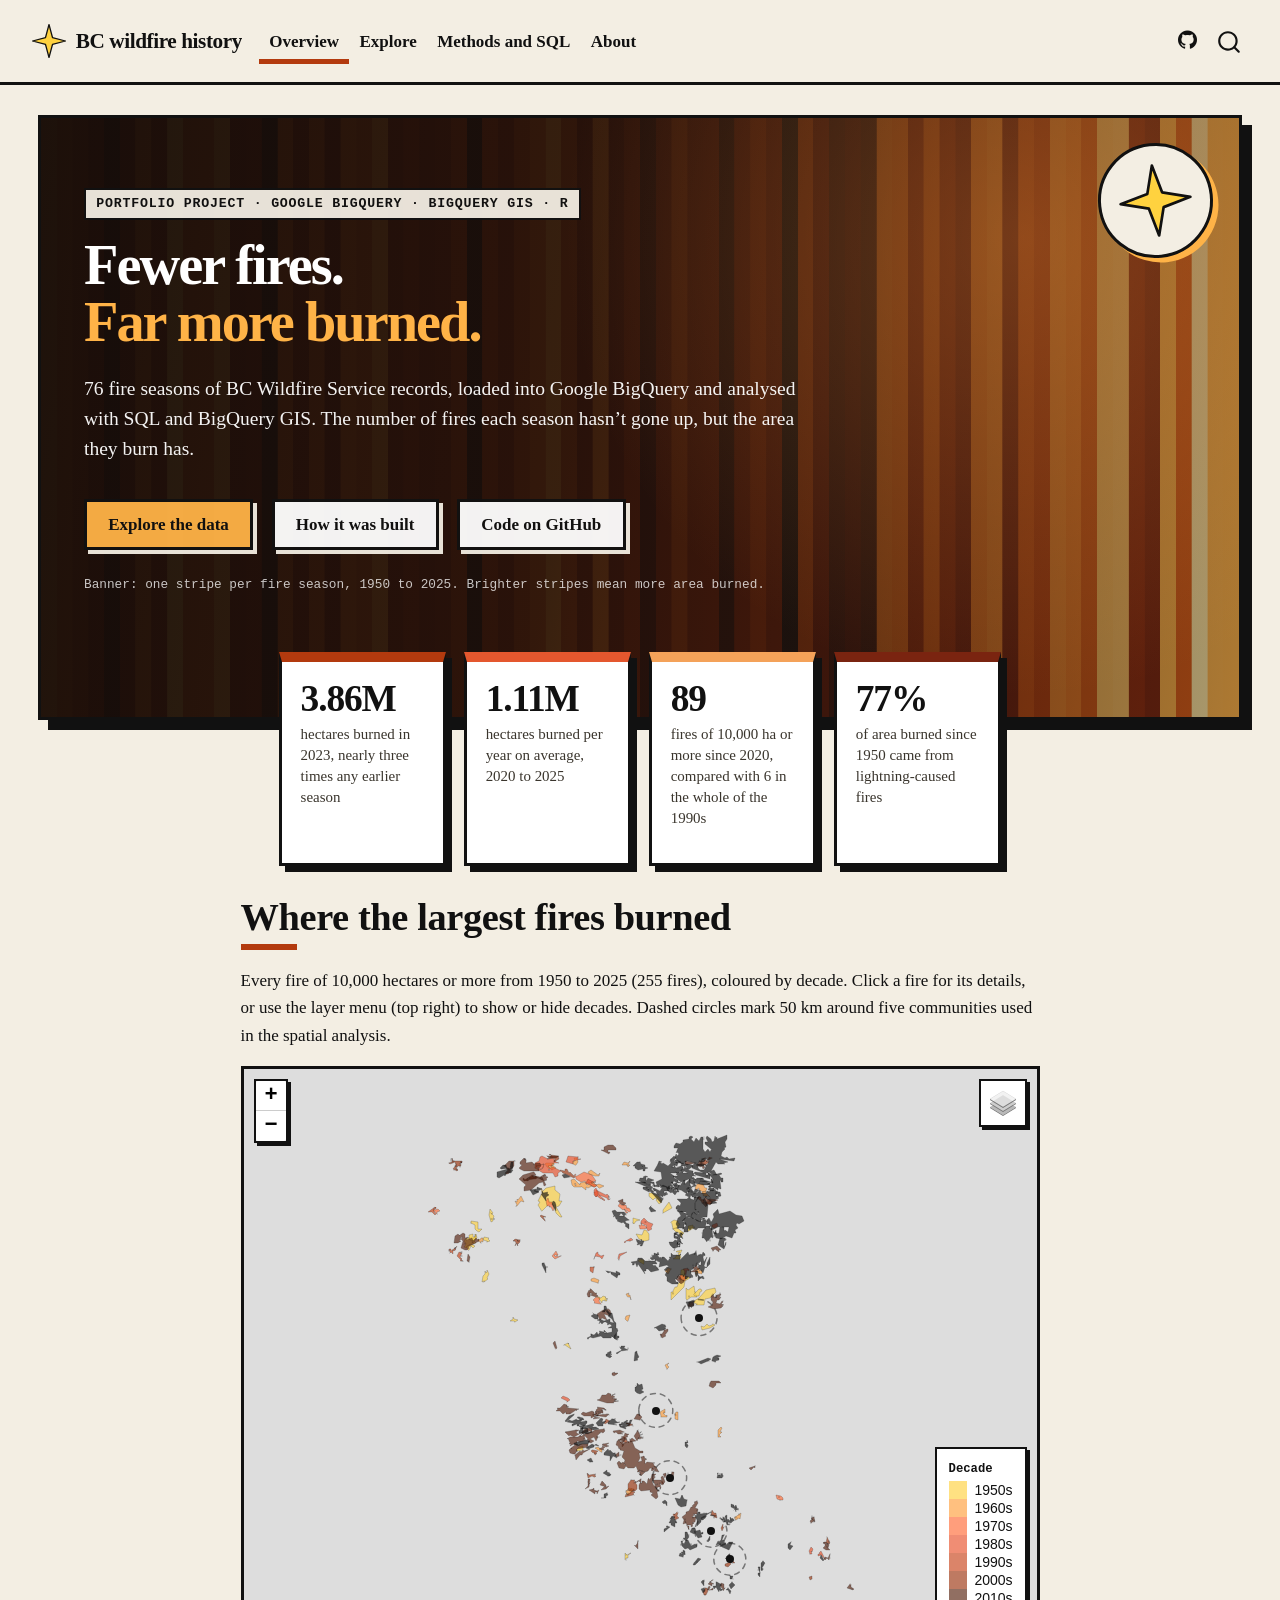
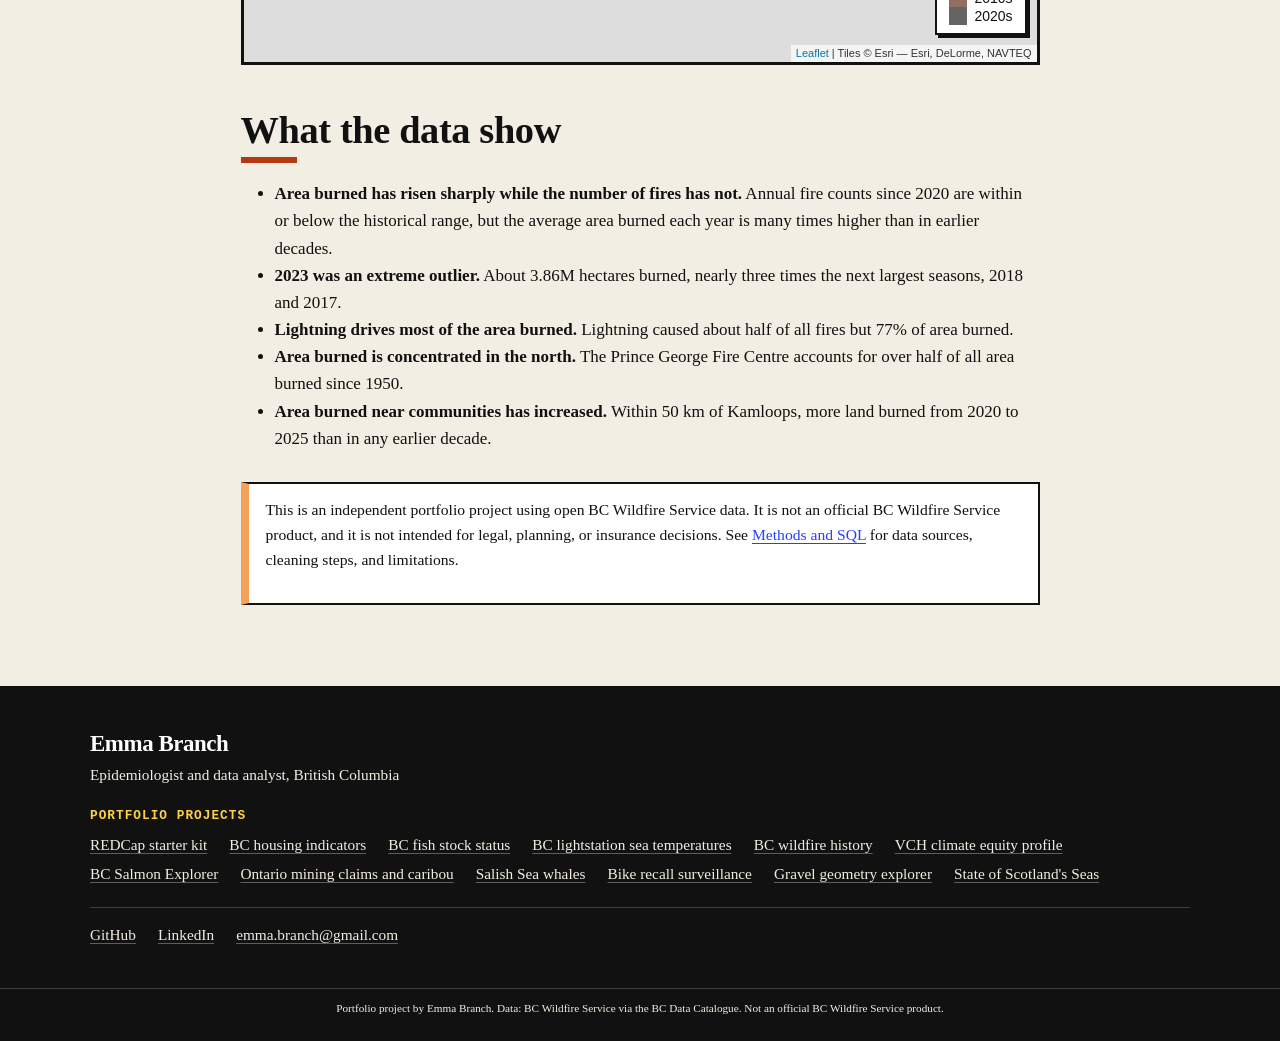
